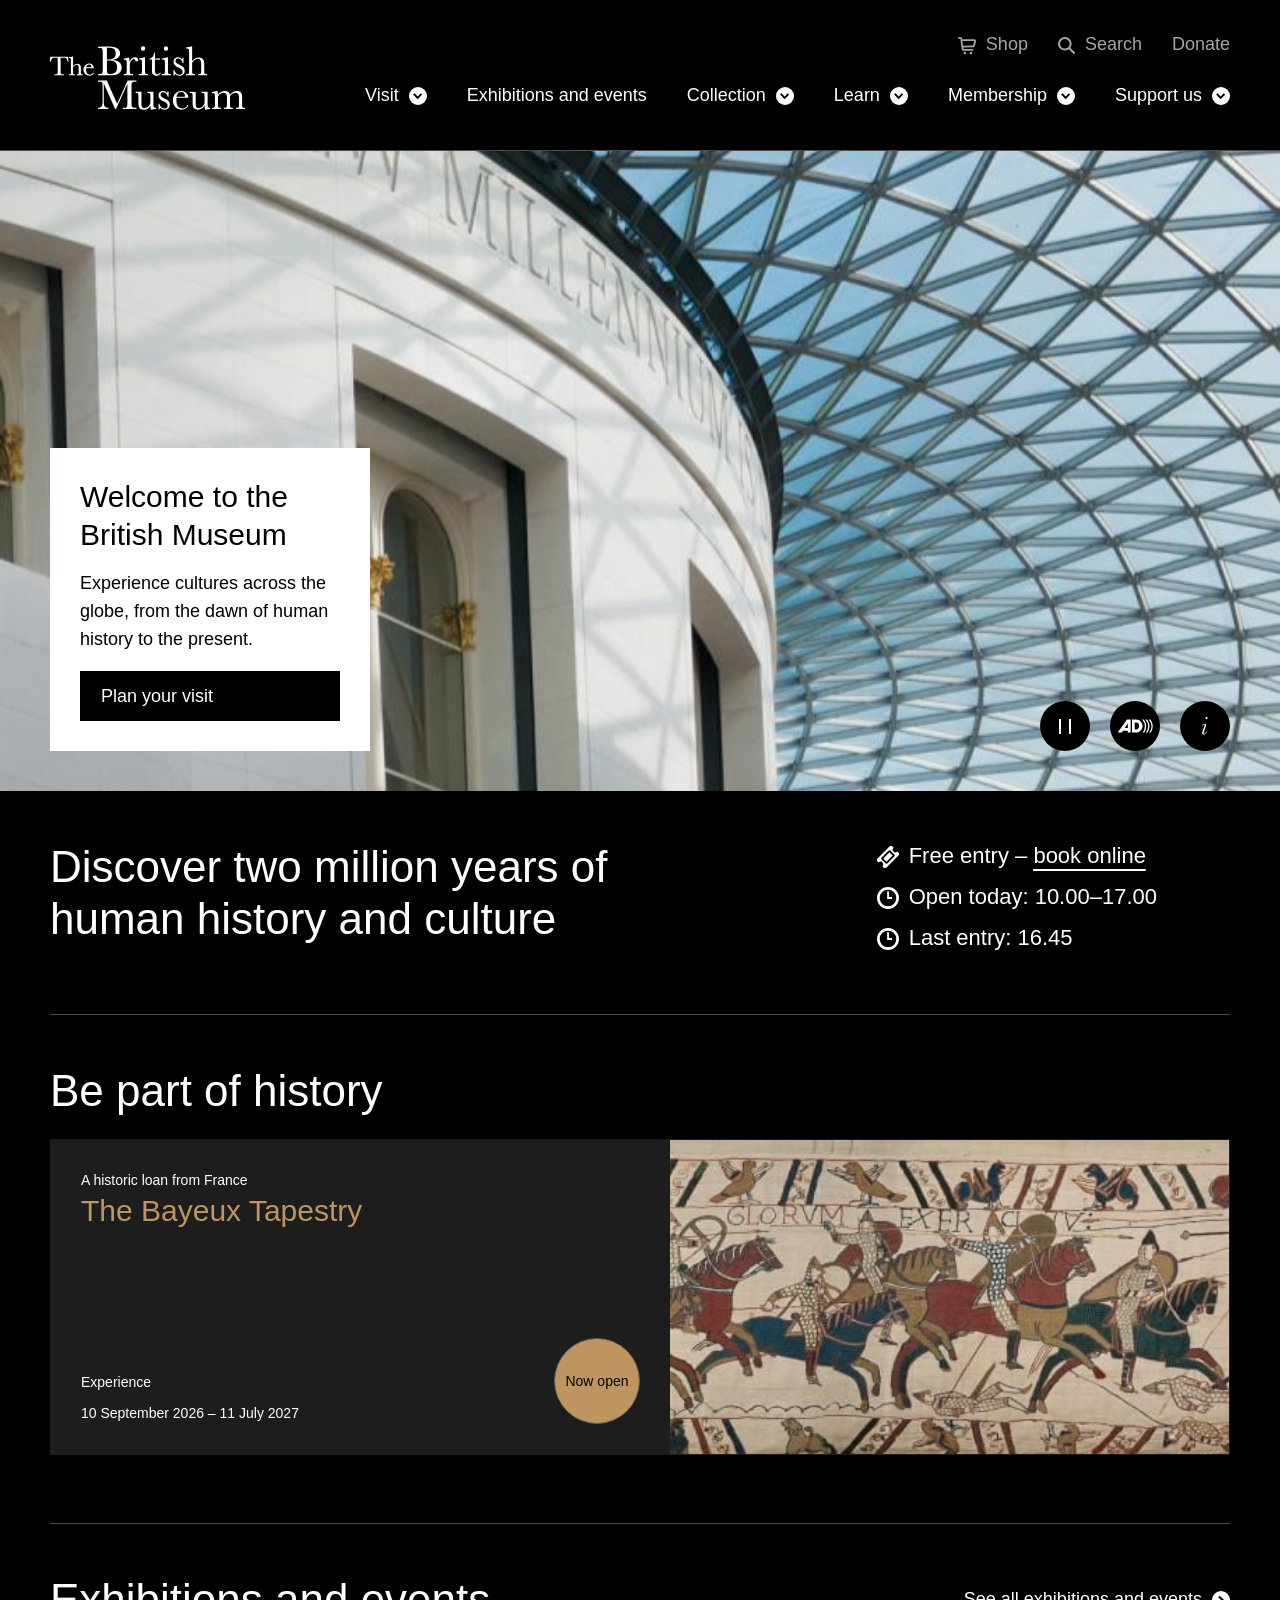
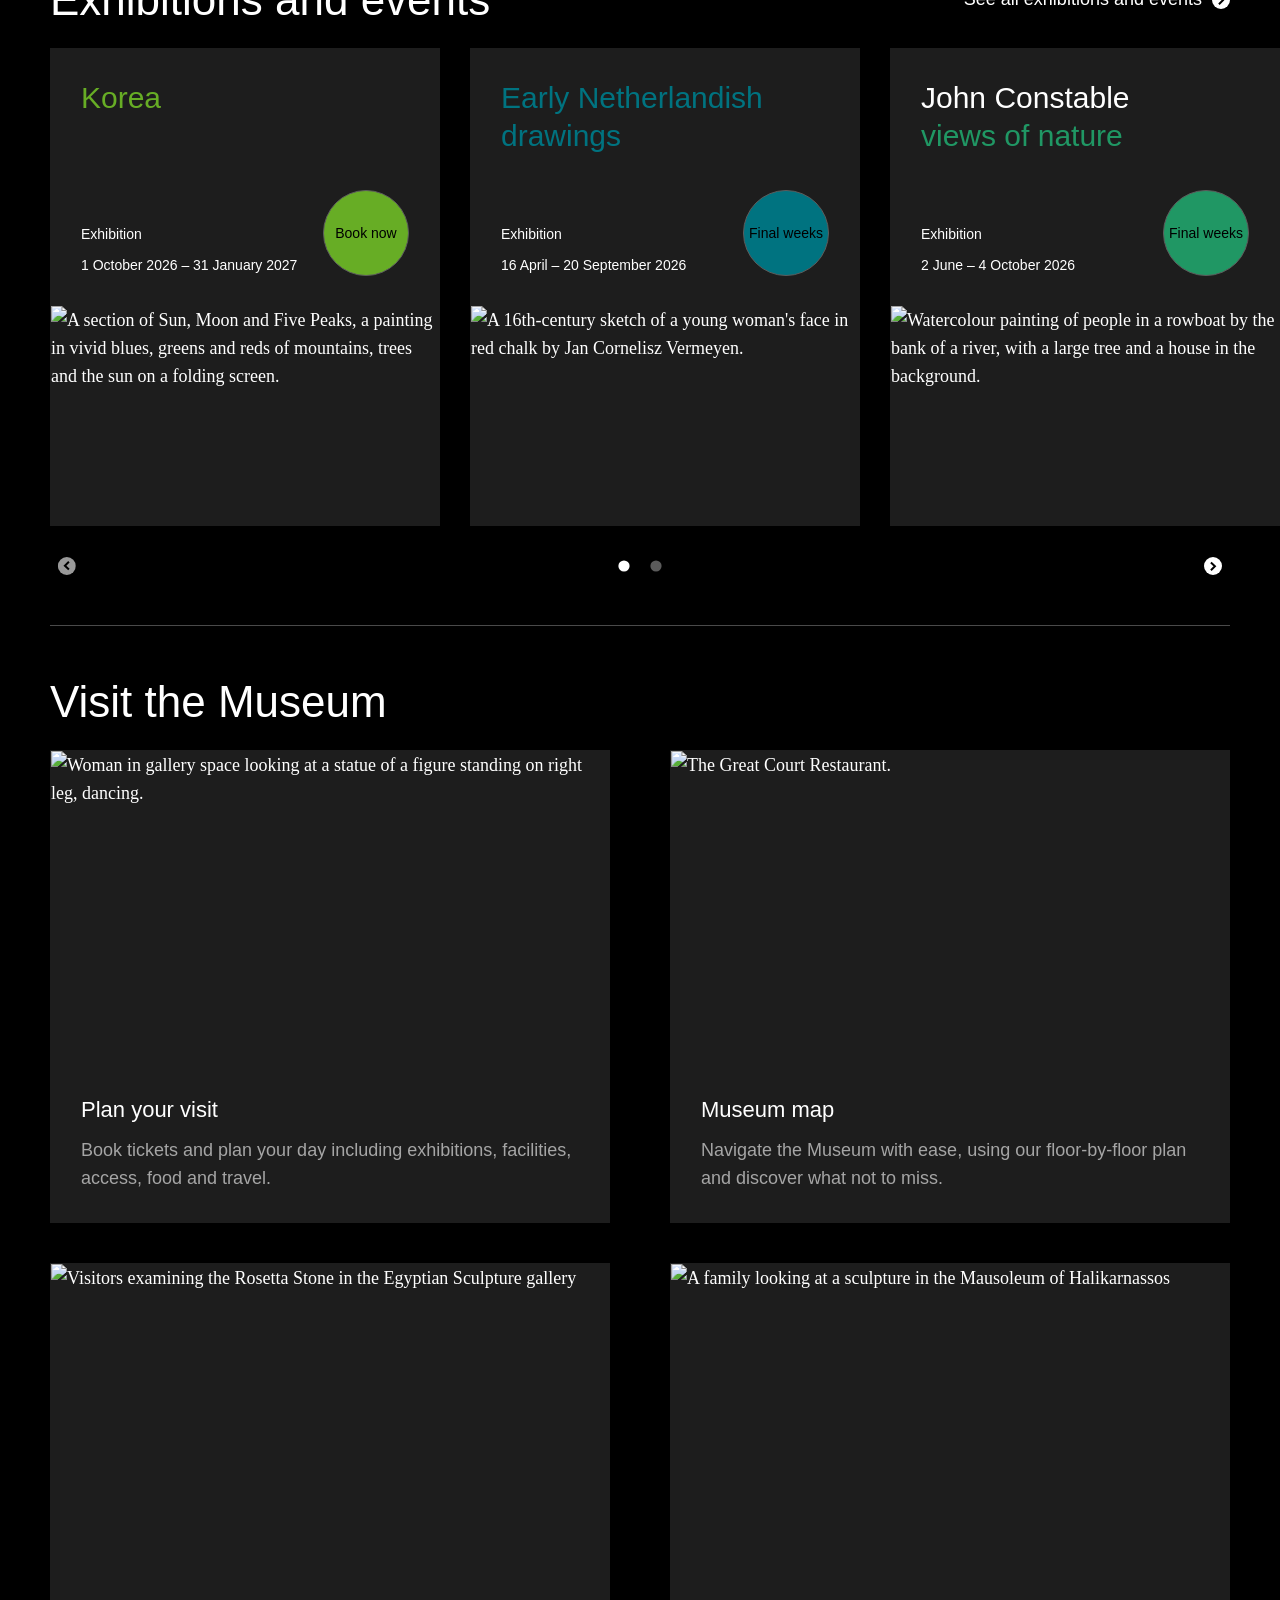
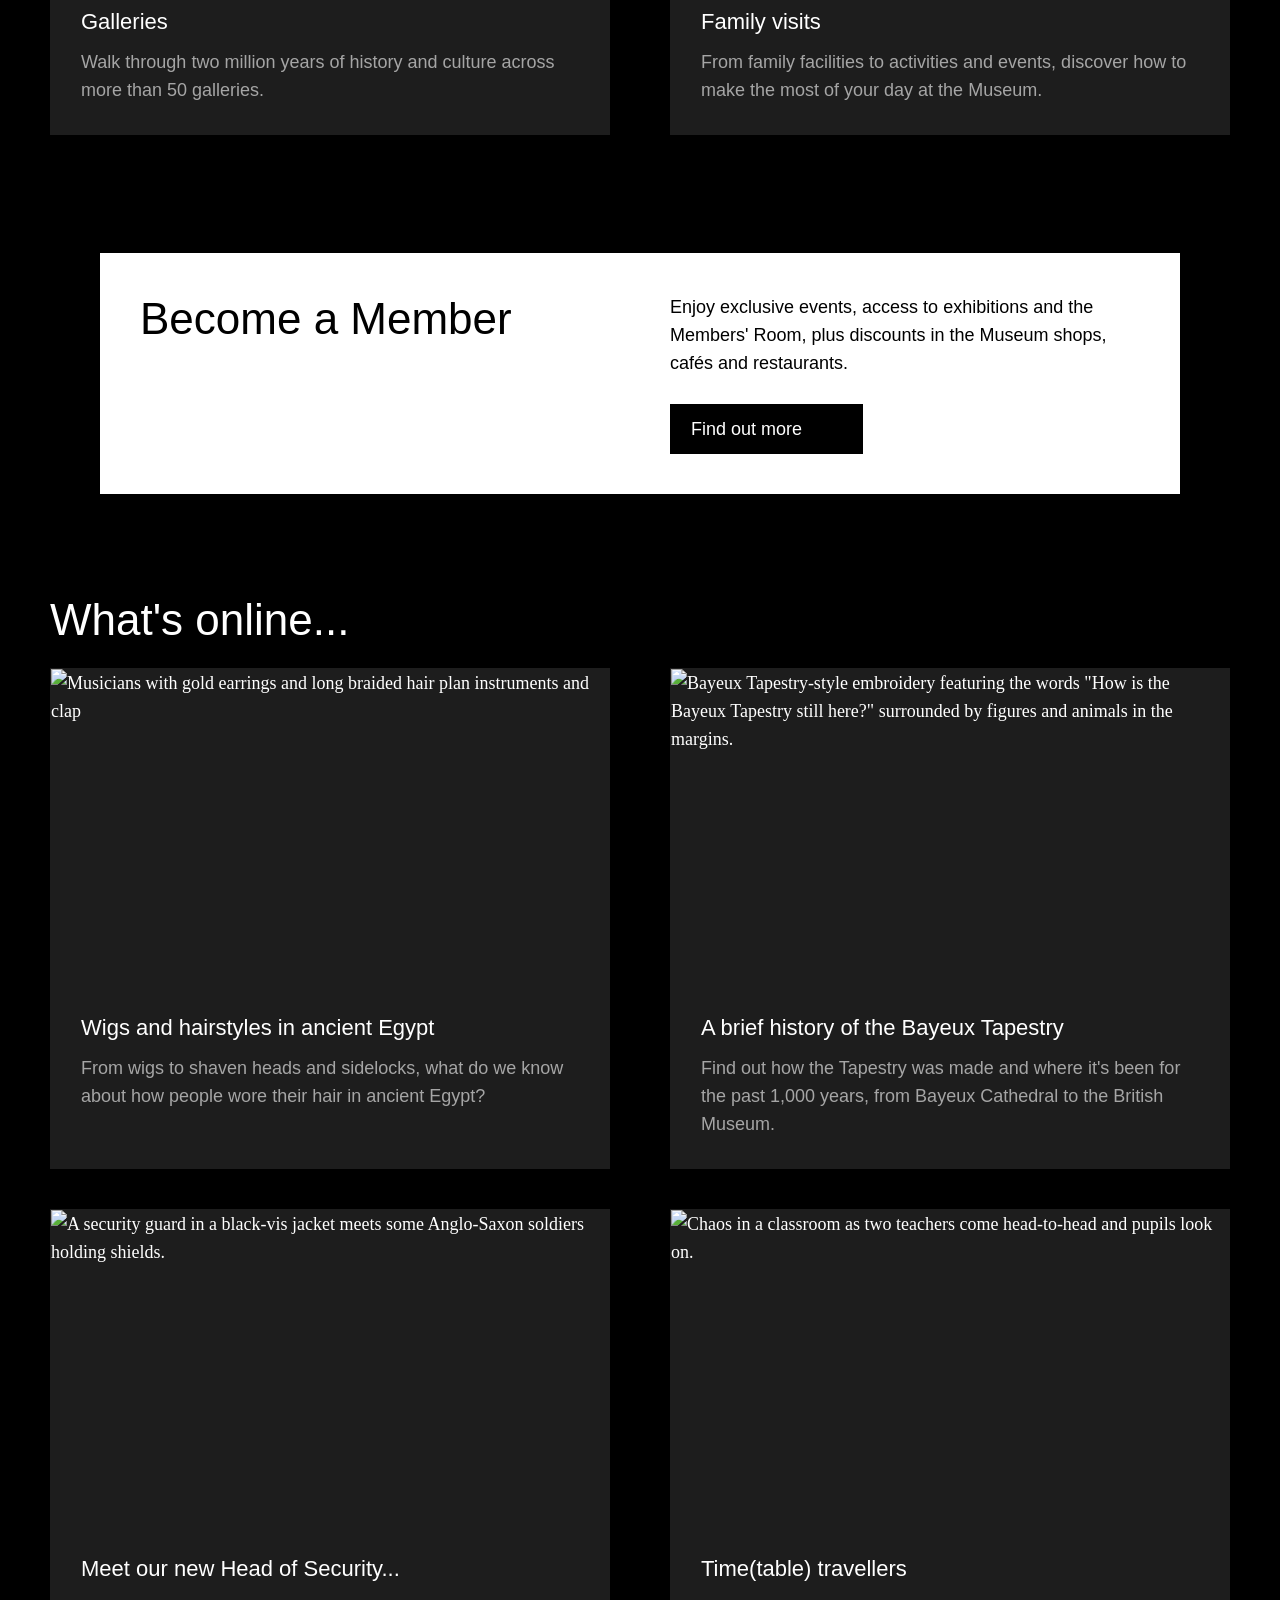
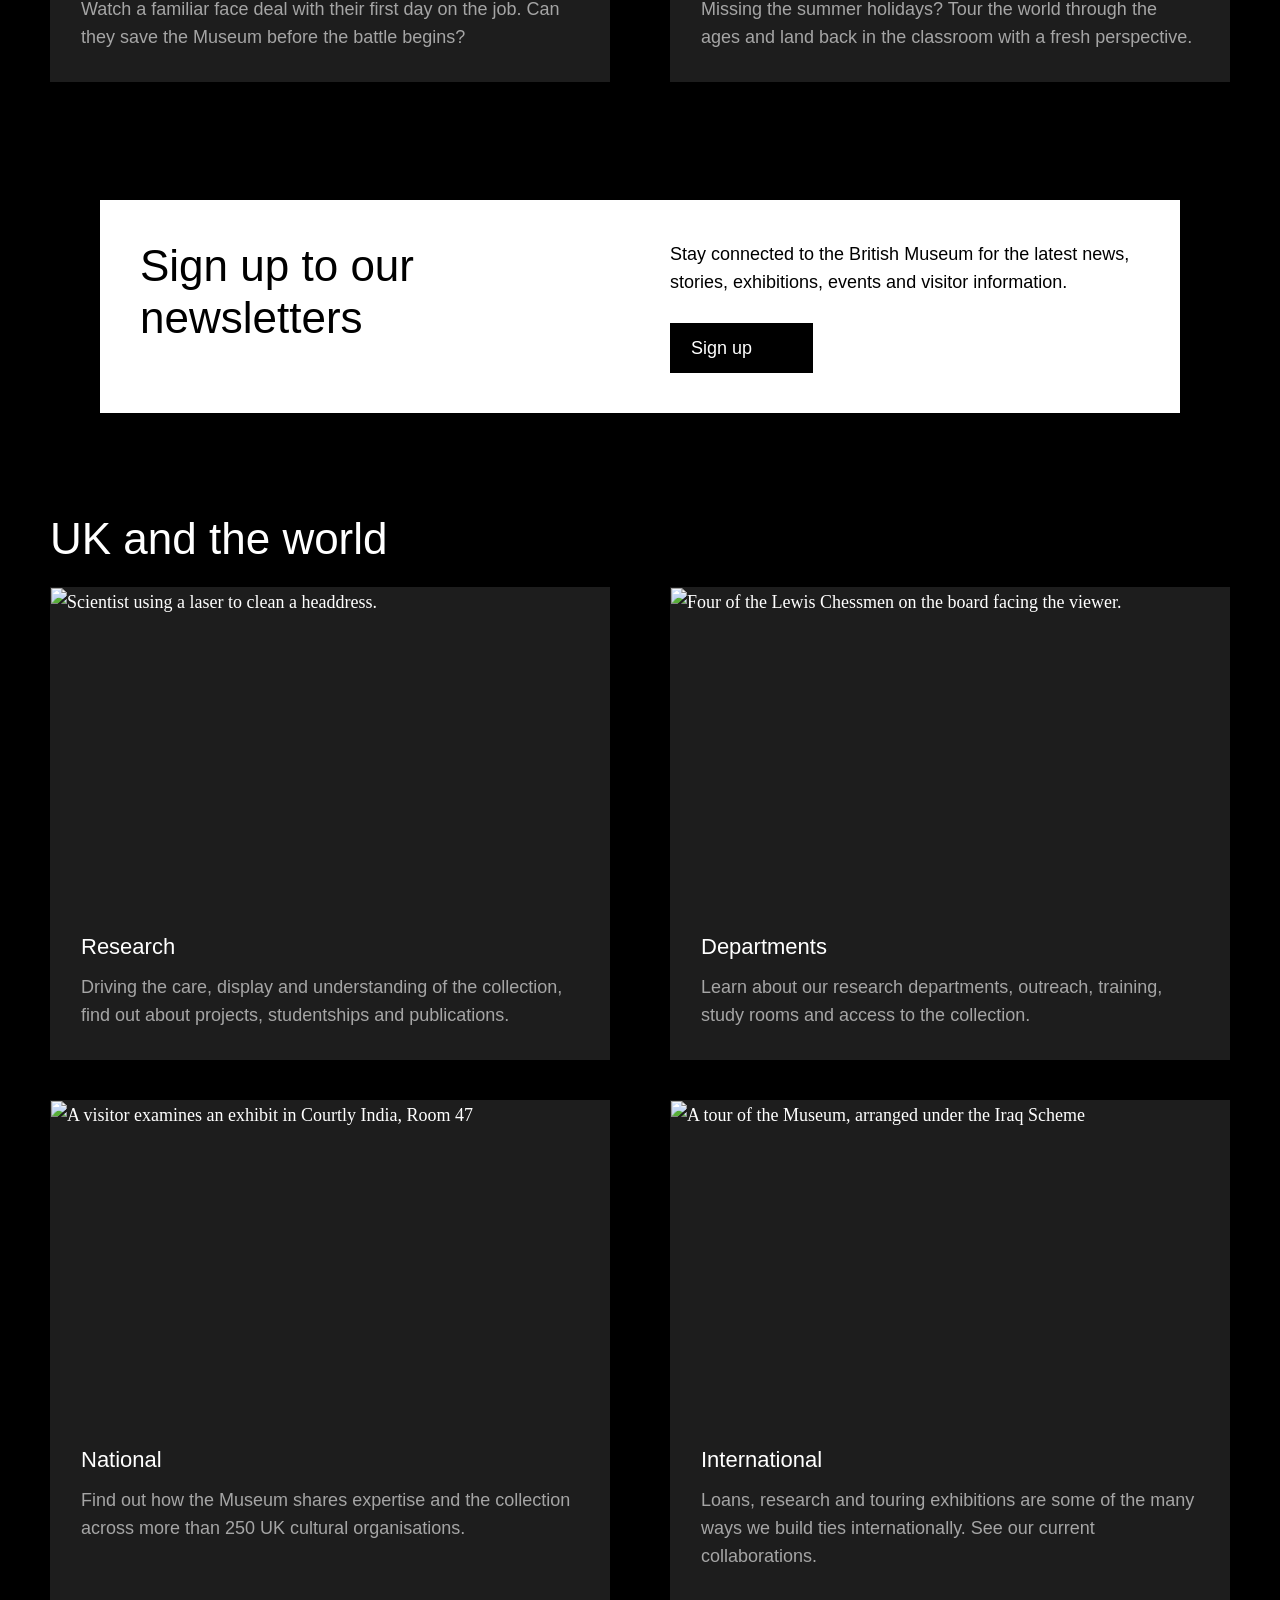
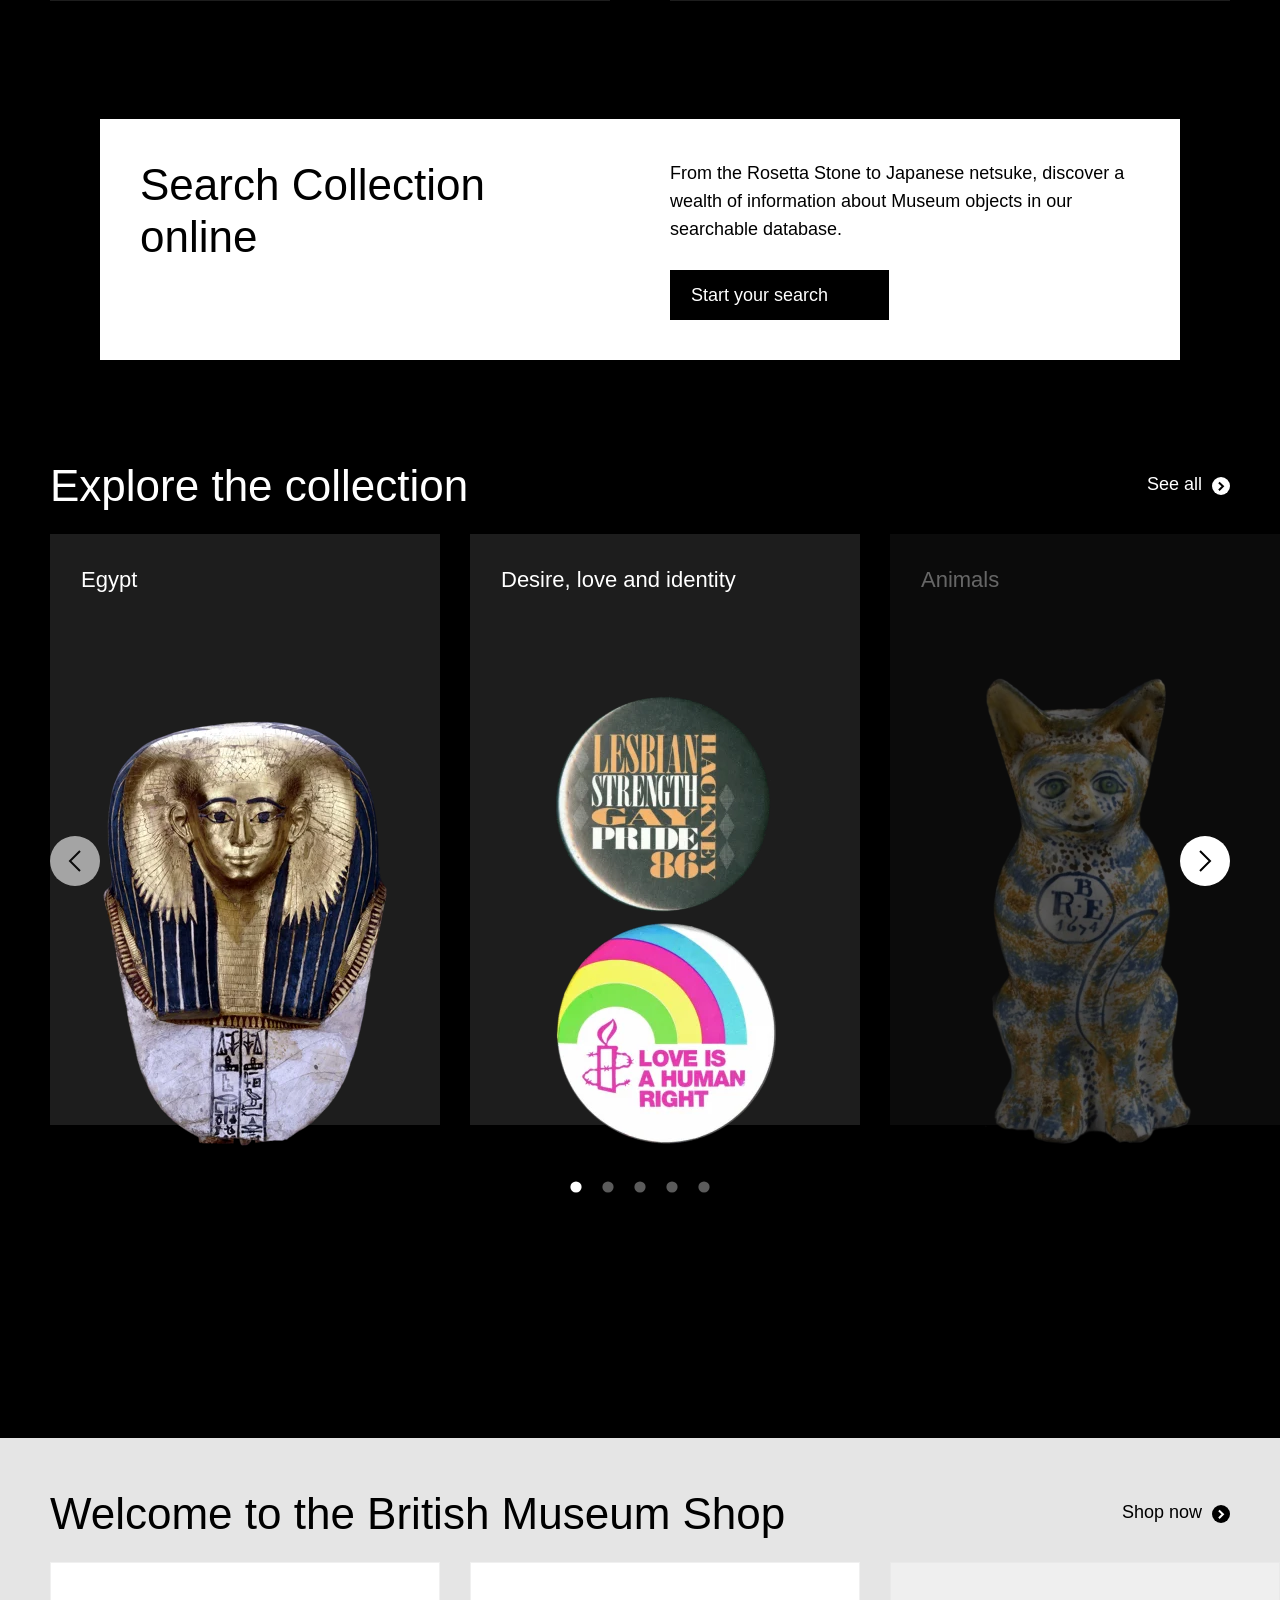
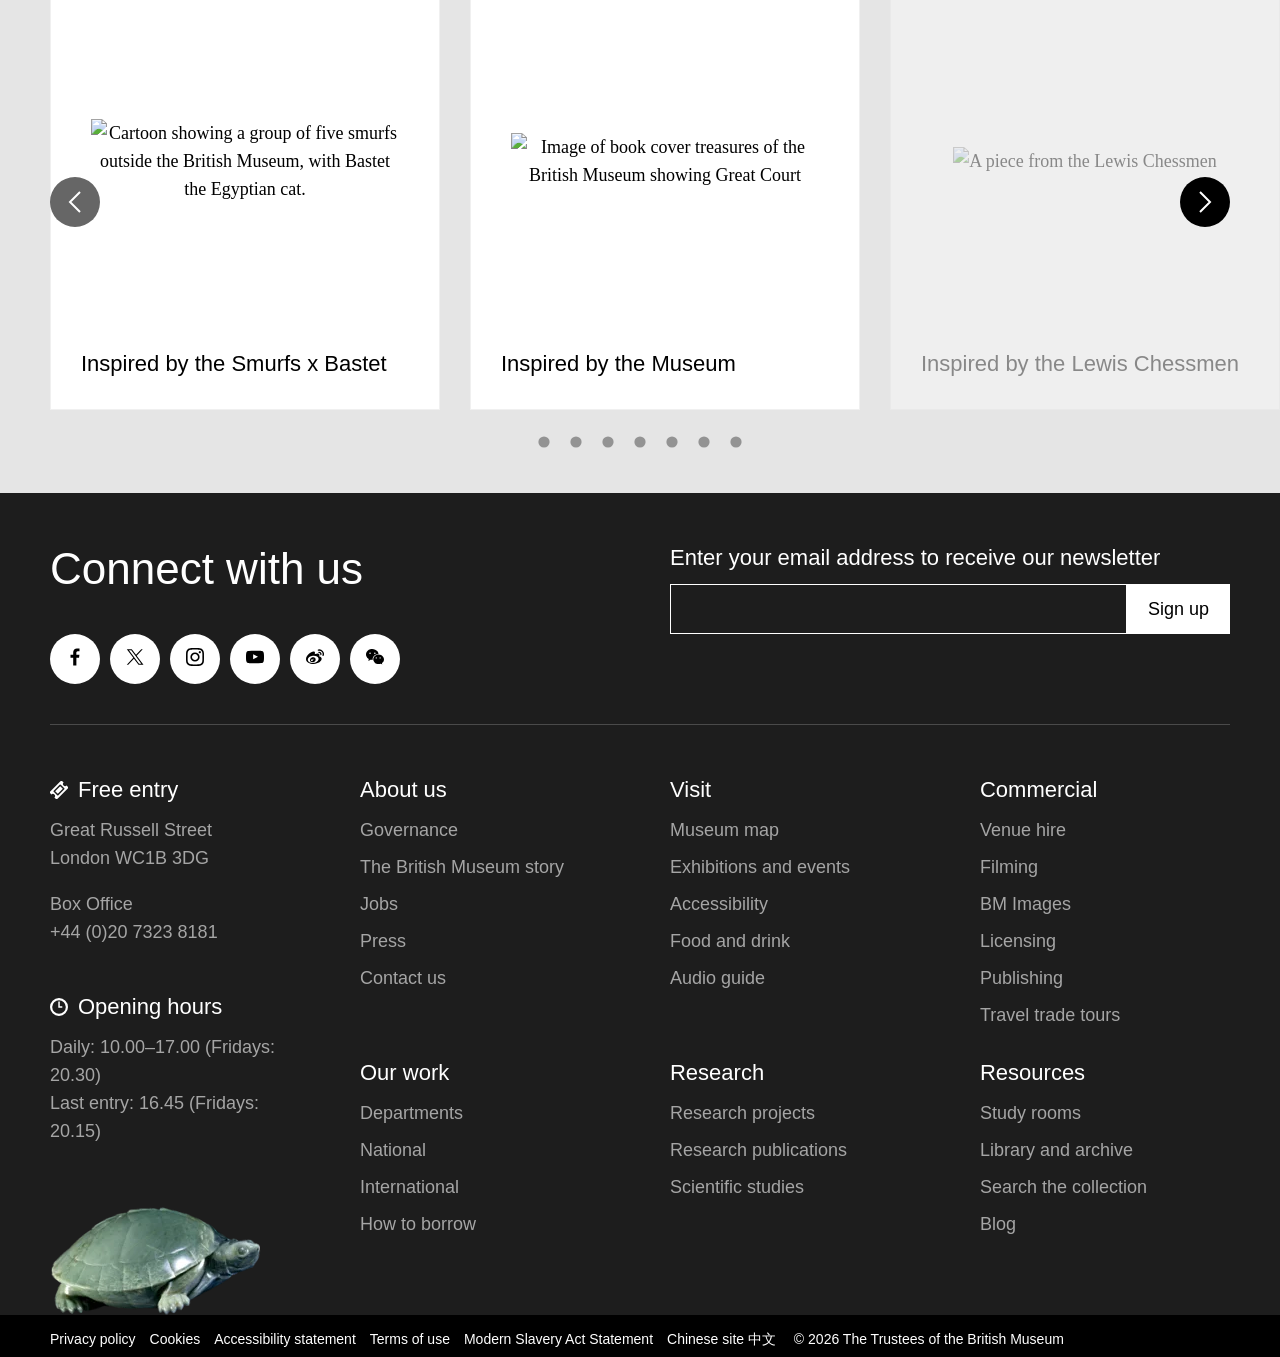
==== index.html @ 9caa4f1d "dd" ====
<!DOCTYPE html>
<!-- saved from url=(0030)https://www.britishmuseum.org/ -->
<html lang="en" dir="ltr" prefix="og: https://ogp.me/ns#" class=" js"><head><meta http-equiv="Content-Type" content="text/html; charset=UTF-8">

    
<style>.teaser--exhibition-6181 .teaser__wrapper:hover:before {background-color:#007380 !important} .teaser--exhibition-6181 .teaser__wrapper:hover .teaser__defacer {color:#007380} .teaser--exhibition-6181 .teaser__defacer {background-color:#007380} .teaser--exhibition-6181 .teaser__title strong {color:#007380} .teaser--exhibition-3418 .teaser__wrapper:hover:before {background-color:#0080C9 !important} .teaser--exhibition-3418 .teaser__wrapper:hover .teaser__defacer {color:#0080C9} .teaser--exhibition-3418 .teaser__defacer {background-color:#0080C9} .teaser--exhibition-3418 .teaser__title strong {color:#0080C9} .teaser--exhibition-2232 .teaser__wrapper:hover:before {background-color:#0085B9 !important} .teaser--exhibition-2232 .teaser__wrapper:hover .teaser__defacer {color:#0085B9} .teaser--exhibition-2232 .teaser__defacer {background-color:#0085B9} .teaser--exhibition-2232 .teaser__title strong {color:#0085B9} .teaser--exhibition-2013 .teaser__wrapper:hover:before {background-color:#008CA7 !important} .teaser--exhibition-2013 .teaser__wrapper:hover .teaser__defacer {color:#008CA7} .teaser--exhibition-2013 .teaser__defacer {background-color:#008CA7} .teaser--exhibition-2013 .teaser__title strong {color:#008CA7} .teaser--exhibition-3143 .teaser__wrapper:hover:before {background-color:#008F7C !important} .teaser--exhibition-3143 .teaser__wrapper:hover .teaser__defacer {color:#008F7C} .teaser--exhibition-3143 .teaser__defacer {background-color:#008F7C} .teaser--exhibition-3143 .teaser__title strong {color:#008F7C} .teaser--exhibition-1397 .teaser__wrapper:hover:before {background-color:#009699 !important} .teaser--exhibition-1397 .teaser__wrapper:hover .teaser__defacer {color:#009699} .teaser--exhibition-1397 .teaser__defacer {background-color:#009699} .teaser--exhibition-1397 .teaser__title strong {color:#009699} .teaser--exhibition-4801 .teaser__wrapper:hover:before {background-color:#009AB4 !important} .teaser--exhibition-4801 .teaser__wrapper:hover .teaser__defacer {color:#009AB4} .teaser--exhibition-4801 .teaser__defacer {background-color:#009AB4} .teaser--exhibition-4801 .teaser__title strong {color:#009AB4} .teaser--exhibition-4450 .teaser__wrapper:hover:before {background-color:#009BB3 !important} .teaser--exhibition-4450 .teaser__wrapper:hover .teaser__defacer {color:#009BB3} .teaser--exhibition-4450 .teaser__defacer {background-color:#009BB3} .teaser--exhibition-4450 .teaser__title strong {color:#009BB3} .teaser--exhibition-4400 .teaser__wrapper:hover:before {background-color:#009D3D !important} .teaser--exhibition-4400 .teaser__wrapper:hover .teaser__defacer {color:#009D3D} .teaser--exhibition-4400 .teaser__defacer {background-color:#009D3D} .teaser--exhibition-4400 .teaser__title strong {color:#009D3D} .teaser--exhibition-3070 .teaser__wrapper:hover:before {background-color:#00AFAD !important} .teaser--exhibition-3070 .teaser__wrapper:hover .teaser__defacer {color:#00AFAD} .teaser--exhibition-3070 .teaser__defacer {background-color:#00AFAD} .teaser--exhibition-3070 .teaser__title strong {color:#00AFAD} .teaser--exhibition-3607 .teaser__wrapper:hover:before {background-color:#00B2B2 !important} .teaser--exhibition-3607 .teaser__wrapper:hover .teaser__defacer {color:#00B2B2} .teaser--exhibition-3607 .teaser__defacer {background-color:#00B2B2} .teaser--exhibition-3607 .teaser__title strong {color:#00B2B2} .teaser--exhibition-4409 .teaser__wrapper:hover:before {background-color:#00B451 !important} .teaser--exhibition-4409 .teaser__wrapper:hover .teaser__defacer {color:#00B451} .teaser--exhibition-4409 .teaser__defacer {background-color:#00B451} .teaser--exhibition-4409 .teaser__title strong {color:#00B451} .teaser--exhibition-441 .teaser__wrapper:hover:before {background-color:#00BBB4 !important} .teaser--exhibition-441 .teaser__wrapper:hover .teaser__defacer {color:#00BBB4} .teaser--exhibition-441 .teaser__defacer {background-color:#00BBB4} .teaser--exhibition-441 .teaser__title strong {color:#00BBB4} .teaser--exhibition-2226 .teaser__wrapper:hover:before {background-color:#067E15 !important} .teaser--exhibition-2226 .teaser__wrapper:hover .teaser__defacer {color:#067E15} .teaser--exhibition-2226 .teaser__defacer {background-color:#067E15} .teaser--exhibition-2226 .teaser__title strong {color:#067E15} .teaser--exhibition-6261 .teaser__wrapper:hover:before {background-color:#209764 !important} .teaser--exhibition-6261 .teaser__wrapper:hover .teaser__defacer {color:#209764} .teaser--exhibition-6261 .teaser__defacer {background-color:#209764} .teaser--exhibition-6261 .teaser__title strong {color:#209764} .teaser--exhibition-4301 .teaser__wrapper:hover:before {background-color:#2198D8 !important} .teaser--exhibition-4301 .teaser__wrapper:hover .teaser__defacer {color:#2198D8} .teaser--exhibition-4301 .teaser__defacer {background-color:#2198D8} .teaser--exhibition-4301 .teaser__title strong {color:#2198D8} .teaser--exhibition-3231 .teaser__wrapper:hover:before {background-color:#31AA6C !important} .teaser--exhibition-3231 .teaser__wrapper:hover .teaser__defacer {color:#31AA6C} .teaser--exhibition-3231 .teaser__defacer {background-color:#31AA6C} .teaser--exhibition-3231 .teaser__title strong {color:#31AA6C} .teaser--exhibition-2106 .teaser__wrapper:hover:before {background-color:#338F73 !important} .teaser--exhibition-2106 .teaser__wrapper:hover .teaser__defacer {color:#338F73} .teaser--exhibition-2106 .teaser__defacer {background-color:#338F73} .teaser--exhibition-2106 .teaser__title strong {color:#338F73} .teaser--exhibition-6136 .teaser__wrapper:hover:before {background-color:#3776BE !important} .teaser--exhibition-6136 .teaser__wrapper:hover .teaser__defacer {color:#3776BE} .teaser--exhibition-6136 .teaser__defacer {background-color:#3776BE} .teaser--exhibition-6136 .teaser__title strong {color:#3776BE} .teaser--exhibition-5224 .teaser__wrapper:hover:before {background-color:#3A8340 !important} .teaser--exhibition-5224 .teaser__wrapper:hover .teaser__defacer {color:#3A8340} .teaser--exhibition-5224 .teaser__defacer {background-color:#3A8340} .teaser--exhibition-5224 .teaser__title strong {color:#3A8340} .teaser--exhibition-2225 .teaser__wrapper:hover:before {background-color:#3EC2EA !important} .teaser--exhibition-2225 .teaser__wrapper:hover .teaser__defacer {color:#3EC2EA} .teaser--exhibition-2225 .teaser__defacer {background-color:#3EC2EA} .teaser--exhibition-2225 .teaser__title strong {color:#3EC2EA} .teaser--exhibition-4804 .teaser__wrapper:hover:before {background-color:#4E77C1 !important} .teaser--exhibition-4804 .teaser__wrapper:hover .teaser__defacer {color:#4E77C1} .teaser--exhibition-4804 .teaser__defacer {background-color:#4E77C1} .teaser--exhibition-4804 .teaser__title strong {color:#4E77C1} .teaser--exhibition-4200 .teaser__wrapper:hover:before {background-color:#547D7D !important} .teaser--exhibition-4200 .teaser__wrapper:hover .teaser__defacer {color:#547D7D} .teaser--exhibition-4200 .teaser__defacer {background-color:#547D7D} .teaser--exhibition-4200 .teaser__title strong {color:#547D7D} .teaser--exhibition-1393 .teaser__wrapper:hover:before {background-color:#55DA85 !important} .teaser--exhibition-1393 .teaser__wrapper:hover .teaser__defacer {color:#55DA85} .teaser--exhibition-1393 .teaser__defacer {background-color:#55DA85} .teaser--exhibition-1393 .teaser__title strong {color:#55DA85} .teaser--exhibition-4237 .teaser__wrapper:hover:before {background-color:#5E8AB4 !important} .teaser--exhibition-4237 .teaser__wrapper:hover .teaser__defacer {color:#5E8AB4} .teaser--exhibition-4237 .teaser__defacer {background-color:#5E8AB4} .teaser--exhibition-4237 .teaser__title strong {color:#5E8AB4} .teaser--exhibition-4595 .teaser__wrapper:hover:before {background-color:#607B94 !important} .teaser--exhibition-4595 .teaser__wrapper:hover .teaser__defacer {color:#607B94} .teaser--exhibition-4595 .teaser__defacer {background-color:#607B94} .teaser--exhibition-4595 .teaser__title strong {color:#607B94} .teaser--exhibition-3428 .teaser__wrapper:hover:before {background-color:#648F82 !important} .teaser--exhibition-3428 .teaser__wrapper:hover .teaser__defacer {color:#648F82} .teaser--exhibition-3428 .teaser__defacer {background-color:#648F82} .teaser--exhibition-3428 .teaser__title strong {color:#648F82} .teaser--exhibition-6219 .teaser__wrapper:hover:before {background-color:#659A92 !important} .teaser--exhibition-6219 .teaser__wrapper:hover .teaser__defacer {color:#659A92} .teaser--exhibition-6219 .teaser__defacer {background-color:#659A92} .teaser--exhibition-6219 .teaser__title strong {color:#659A92} .teaser--exhibition-6256 .teaser__wrapper:hover:before {background-color:#67AD25 !important} .teaser--exhibition-6256 .teaser__wrapper:hover .teaser__defacer {color:#67AD25} .teaser--exhibition-6256 .teaser__defacer {background-color:#67AD25} .teaser--exhibition-6256 .teaser__title strong {color:#67AD25} .teaser--exhibition-3164 .teaser__wrapper:hover:before {background-color:#68972F !important} .teaser--exhibition-3164 .teaser__wrapper:hover .teaser__defacer {color:#68972F} .teaser--exhibition-3164 .teaser__defacer {background-color:#68972F} .teaser--exhibition-3164 .teaser__title strong {color:#68972F} .teaser--exhibition-4533 .teaser__wrapper:hover:before {background-color:#6CC174 !important} .teaser--exhibition-4533 .teaser__wrapper:hover .teaser__defacer {color:#6CC174} .teaser--exhibition-4533 .teaser__defacer {background-color:#6CC174} .teaser--exhibition-4533 .teaser__title strong {color:#6CC174} .teaser--exhibition-5428 .teaser__wrapper:hover:before {background-color:#6EA5E6 !important} .teaser--exhibition-5428 .teaser__wrapper:hover .teaser__defacer {color:#6EA5E6} .teaser--exhibition-5428 .teaser__defacer {background-color:#6EA5E6} .teaser--exhibition-5428 .teaser__title strong {color:#6EA5E6} .teaser--exhibition-5945 .teaser__wrapper:hover:before {background-color:#6EDCC8 !important} .teaser--exhibition-5945 .teaser__wrapper:hover .teaser__defacer {color:#6EDCC8} .teaser--exhibition-5945 .teaser__defacer {background-color:#6EDCC8} .teaser--exhibition-5945 .teaser__title strong {color:#6EDCC8} .teaser--exhibition-2231 .teaser__wrapper:hover:before {background-color:#724F7A !important} .teaser--exhibition-2231 .teaser__wrapper:hover .teaser__defacer {color:#724F7A} .teaser--exhibition-2231 .teaser__defacer {background-color:#724F7A} .teaser--exhibition-2231 .teaser__title strong {color:#724F7A} .teaser--exhibition-5648 .teaser__wrapper:hover:before {background-color:#72CF47 !important} .teaser--exhibition-5648 .teaser__wrapper:hover .teaser__defacer {color:#72CF47} .teaser--exhibition-5648 .teaser__defacer {background-color:#72CF47} .teaser--exhibition-5648 .teaser__title strong {color:#72CF47} .teaser--exhibition-6242 .teaser__wrapper:hover:before {background-color:#739457 !important} .teaser--exhibition-6242 .teaser__wrapper:hover .teaser__defacer {color:#739457} .teaser--exhibition-6242 .teaser__defacer {background-color:#739457} .teaser--exhibition-6242 .teaser__title strong {color:#739457} .teaser--exhibition-1383 .teaser__wrapper:hover:before {background-color:#7482BE !important} .teaser--exhibition-1383 .teaser__wrapper:hover .teaser__defacer {color:#7482BE} .teaser--exhibition-1383 .teaser__defacer {background-color:#7482BE} .teaser--exhibition-1383 .teaser__title strong {color:#7482BE} .teaser--exhibition-3557 .teaser__wrapper:hover:before {background-color:#75B843 !important} .teaser--exhibition-3557 .teaser__wrapper:hover .teaser__defacer {color:#75B843} .teaser--exhibition-3557 .teaser__defacer {background-color:#75B843} .teaser--exhibition-3557 .teaser__title strong {color:#75B843} .teaser--exhibition-4939 .teaser__wrapper:hover:before {background-color:#75BEE9 !important} .teaser--exhibition-4939 .teaser__wrapper:hover .teaser__defacer {color:#75BEE9} .teaser--exhibition-4939 .teaser__defacer {background-color:#75BEE9} .teaser--exhibition-4939 .teaser__title strong {color:#75BEE9} .teaser--exhibition-3439 .teaser__wrapper:hover:before {background-color:#796CA7 !important} .teaser--exhibition-3439 .teaser__wrapper:hover .teaser__defacer {color:#796CA7} .teaser--exhibition-3439 .teaser__defacer {background-color:#796CA7} .teaser--exhibition-3439 .teaser__title strong {color:#796CA7} .teaser--exhibition-5667 .teaser__wrapper:hover:before {background-color:#7B7C4F !important} .teaser--exhibition-5667 .teaser__wrapper:hover .teaser__defacer {color:#7B7C4F} .teaser--exhibition-5667 .teaser__defacer {background-color:#7B7C4F} .teaser--exhibition-5667 .teaser__title strong {color:#7B7C4F} .teaser--exhibition-6669 .teaser__wrapper:hover:before {background-color:#7BA58F !important} .teaser--exhibition-6669 .teaser__wrapper:hover .teaser__defacer {color:#7BA58F} .teaser--exhibition-6669 .teaser__defacer {background-color:#7BA58F} .teaser--exhibition-6669 .teaser__title strong {color:#7BA58F} .teaser--exhibition-3087 .teaser__wrapper:hover:before {background-color:#81DFF8 !important} .teaser--exhibition-3087 .teaser__wrapper:hover .teaser__defacer {color:#81DFF8} .teaser--exhibition-3087 .teaser__defacer {background-color:#81DFF8} .teaser--exhibition-3087 .teaser__title strong {color:#81DFF8} .teaser--exhibition-4547 .teaser__wrapper:hover:before {background-color:#82AAF1 !important} .teaser--exhibition-4547 .teaser__wrapper:hover .teaser__defacer {color:#82AAF1} .teaser--exhibition-4547 .teaser__defacer {background-color:#82AAF1} .teaser--exhibition-4547 .teaser__title strong {color:#82AAF1} .teaser--exhibition-1399 .teaser__wrapper:hover:before {background-color:#82B7AD !important} .teaser--exhibition-1399 .teaser__wrapper:hover .teaser__defacer {color:#82B7AD} .teaser--exhibition-1399 .teaser__defacer {background-color:#82B7AD} .teaser--exhibition-1399 .teaser__title strong {color:#82B7AD} .teaser--exhibition-6098 .teaser__wrapper:hover:before {background-color:#82B7F7 !important} .teaser--exhibition-6098 .teaser__wrapper:hover .teaser__defacer {color:#82B7F7} .teaser--exhibition-6098 .teaser__defacer {background-color:#82B7F7} .teaser--exhibition-6098 .teaser__title strong {color:#82B7F7} .teaser--exhibition-2803 .teaser__wrapper:hover:before {background-color:#8441DC !important} .teaser--exhibition-2803 .teaser__wrapper:hover .teaser__defacer {color:#8441DC} .teaser--exhibition-2803 .teaser__defacer {background-color:#8441DC} .teaser--exhibition-2803 .teaser__title strong {color:#8441DC} .teaser--exhibition-2222 .teaser__wrapper:hover:before {background-color:#8630AB !important} .teaser--exhibition-2222 .teaser__wrapper:hover .teaser__defacer {color:#8630AB} .teaser--exhibition-2222 .teaser__defacer {background-color:#8630AB} .teaser--exhibition-2222 .teaser__title strong {color:#8630AB} .teaser--exhibition-5931 .teaser__wrapper:hover:before {background-color:#89B4B2 !important} .teaser--exhibition-5931 .teaser__wrapper:hover .teaser__defacer {color:#89B4B2} .teaser--exhibition-5931 .teaser__defacer {background-color:#89B4B2} .teaser--exhibition-5931 .teaser__title strong {color:#89B4B2} .teaser--exhibition-5455 .teaser__wrapper:hover:before {background-color:#8AF6FF !important} .teaser--exhibition-5455 .teaser__wrapper:hover .teaser__defacer {color:#8AF6FF} .teaser--exhibition-5455 .teaser__defacer {background-color:#8AF6FF} .teaser--exhibition-5455 .teaser__title strong {color:#8AF6FF} .teaser--exhibition-2100 .teaser__wrapper:hover:before {background-color:#90B0A1 !important} .teaser--exhibition-2100 .teaser__wrapper:hover .teaser__defacer {color:#90B0A1} .teaser--exhibition-2100 .teaser__defacer {background-color:#90B0A1} .teaser--exhibition-2100 .teaser__title strong {color:#90B0A1} .teaser--exhibition-3438 .teaser__wrapper:hover:before {background-color:#92C56E !important} .teaser--exhibition-3438 .teaser__wrapper:hover .teaser__defacer {color:#92C56E} .teaser--exhibition-3438 .teaser__defacer {background-color:#92C56E} .teaser--exhibition-3438 .teaser__title strong {color:#92C56E} .teaser--exhibition-4609 .teaser__wrapper:hover:before {background-color:#92C56E !important} .teaser--exhibition-4609 .teaser__wrapper:hover .teaser__defacer {color:#92C56E} .teaser--exhibition-4609 .teaser__defacer {background-color:#92C56E} .teaser--exhibition-4609 .teaser__title strong {color:#92C56E} .teaser--exhibition-6246 .teaser__wrapper:hover:before {background-color:#92D3A1 !important} .teaser--exhibition-6246 .teaser__wrapper:hover .teaser__defacer {color:#92D3A1} .teaser--exhibition-6246 .teaser__defacer {background-color:#92D3A1} .teaser--exhibition-6246 .teaser__title strong {color:#92D3A1} .teaser--exhibition-2223 .teaser__wrapper:hover:before {background-color:#9370DB !important} .teaser--exhibition-2223 .teaser__wrapper:hover .teaser__defacer {color:#9370DB} .teaser--exhibition-2223 .teaser__defacer {background-color:#9370DB} .teaser--exhibition-2223 .teaser__title strong {color:#9370DB} .teaser--exhibition-4534 .teaser__wrapper:hover:before {background-color:#93D1BA !important} .teaser--exhibition-4534 .teaser__wrapper:hover .teaser__defacer {color:#93D1BA} .teaser--exhibition-4534 .teaser__defacer {background-color:#93D1BA} .teaser--exhibition-4534 .teaser__title strong {color:#93D1BA} .teaser--exhibition-5650 .teaser__wrapper:hover:before {background-color:#9AAAD6 !important} .teaser--exhibition-5650 .teaser__wrapper:hover .teaser__defacer {color:#9AAAD6} .teaser--exhibition-5650 .teaser__defacer {background-color:#9AAAD6} .teaser--exhibition-5650 .teaser__title strong {color:#9AAAD6} .teaser--exhibition-705 .teaser__wrapper:hover:before {background-color:#9AB9AD !important} .teaser--exhibition-705 .teaser__wrapper:hover .teaser__defacer {color:#9AB9AD} .teaser--exhibition-705 .teaser__defacer {background-color:#9AB9AD} .teaser--exhibition-705 .teaser__title strong {color:#9AB9AD} .teaser--exhibition-2228 .teaser__wrapper:hover:before {background-color:#A29062 !important} .teaser--exhibition-2228 .teaser__wrapper:hover .teaser__defacer {color:#A29062} .teaser--exhibition-2228 .teaser__defacer {background-color:#A29062} .teaser--exhibition-2228 .teaser__title strong {color:#A29062} .teaser--exhibition-2719 .teaser__wrapper:hover:before {background-color:#A594C7 !important} .teaser--exhibition-2719 .teaser__wrapper:hover .teaser__defacer {color:#A594C7} .teaser--exhibition-2719 .teaser__defacer {background-color:#A594C7} .teaser--exhibition-2719 .teaser__title strong {color:#A594C7} .teaser--exhibition-5744 .teaser__wrapper:hover:before {background-color:#A5D1FF !important} .teaser--exhibition-5744 .teaser__wrapper:hover .teaser__defacer {color:#A5D1FF} .teaser--exhibition-5744 .teaser__defacer {background-color:#A5D1FF} .teaser--exhibition-5744 .teaser__title strong {color:#A5D1FF} .teaser--exhibition-442 .teaser__wrapper:hover:before {background-color:#A6C38D !important} .teaser--exhibition-442 .teaser__wrapper:hover .teaser__defacer {color:#A6C38D} .teaser--exhibition-442 .teaser__defacer {background-color:#A6C38D} .teaser--exhibition-442 .teaser__title strong {color:#A6C38D} .teaser--exhibition-5332 .teaser__wrapper:hover:before {background-color:#A77E55 !important} .teaser--exhibition-5332 .teaser__wrapper:hover .teaser__defacer {color:#A77E55} .teaser--exhibition-5332 .teaser__defacer {background-color:#A77E55} .teaser--exhibition-5332 .teaser__title strong {color:#A77E55} .teaser--exhibition-4404 .teaser__wrapper:hover:before {background-color:#A9B875 !important} .teaser--exhibition-4404 .teaser__wrapper:hover .teaser__defacer {color:#A9B875} .teaser--exhibition-4404 .teaser__defacer {background-color:#A9B875} .teaser--exhibition-4404 .teaser__title strong {color:#A9B875} .teaser--exhibition-5190 .teaser__wrapper:hover:before {background-color:#A9CAEE !important} .teaser--exhibition-5190 .teaser__wrapper:hover .teaser__defacer {color:#A9CAEE} .teaser--exhibition-5190 .teaser__defacer {background-color:#A9CAEE} .teaser--exhibition-5190 .teaser__title strong {color:#A9CAEE} .teaser--exhibition-2984 .teaser__wrapper:hover:before {background-color:#ABE1FA !important} .teaser--exhibition-2984 .teaser__wrapper:hover .teaser__defacer {color:#ABE1FA} .teaser--exhibition-2984 .teaser__defacer {background-color:#ABE1FA} .teaser--exhibition-2984 .teaser__title strong {color:#ABE1FA} .teaser--exhibition-5097 .teaser__wrapper:hover:before {background-color:#ADACAA !important} .teaser--exhibition-5097 .teaser__wrapper:hover .teaser__defacer {color:#ADACAA} .teaser--exhibition-5097 .teaser__defacer {background-color:#ADACAA} .teaser--exhibition-5097 .teaser__title strong {color:#ADACAA} .teaser--exhibition-3549 .teaser__wrapper:hover:before {background-color:#B156D2 !important} .teaser--exhibition-3549 .teaser__wrapper:hover .teaser__defacer {color:#B156D2} .teaser--exhibition-3549 .teaser__defacer {background-color:#B156D2} .teaser--exhibition-3549 .teaser__title strong {color:#B156D2} .teaser--exhibition-2194 .teaser__wrapper:hover:before {background-color:#B2A48E !important} .teaser--exhibition-2194 .teaser__wrapper:hover .teaser__defacer {color:#B2A48E} .teaser--exhibition-2194 .teaser__defacer {background-color:#B2A48E} .teaser--exhibition-2194 .teaser__title strong {color:#B2A48E} .teaser--exhibition-2230 .teaser__wrapper:hover:before {background-color:#B2B2A4 !important} .teaser--exhibition-2230 .teaser__wrapper:hover .teaser__defacer {color:#B2B2A4} .teaser--exhibition-2230 .teaser__defacer {background-color:#B2B2A4} .teaser--exhibition-2230 .teaser__title strong {color:#B2B2A4} .teaser--exhibition-2009 .teaser__wrapper:hover:before {background-color:#B2B2B2 !important} .teaser--exhibition-2009 .teaser__wrapper:hover .teaser__defacer {color:#B2B2B2} .teaser--exhibition-2009 .teaser__defacer {background-color:#B2B2B2} .teaser--exhibition-2009 .teaser__title strong {color:#B2B2B2} .teaser--exhibition-2022 .teaser__wrapper:hover:before {background-color:#B2B2B2 !important} .teaser--exhibition-2022 .teaser__wrapper:hover .teaser__defacer {color:#B2B2B2} .teaser--exhibition-2022 .teaser__defacer {background-color:#B2B2B2} .teaser--exhibition-2022 .teaser__title strong {color:#B2B2B2} .teaser--exhibition-2105 .teaser__wrapper:hover:before {background-color:#B35674 !important} .teaser--exhibition-2105 .teaser__wrapper:hover .teaser__defacer {color:#B35674} .teaser--exhibition-2105 .teaser__defacer {background-color:#B35674} .teaser--exhibition-2105 .teaser__title strong {color:#B35674} .teaser--exhibition-5549 .teaser__wrapper:hover:before {background-color:#B3BCBF !important} .teaser--exhibition-5549 .teaser__wrapper:hover .teaser__defacer {color:#B3BCBF} .teaser--exhibition-5549 .teaser__defacer {background-color:#B3BCBF} .teaser--exhibition-5549 .teaser__title strong {color:#B3BCBF} .teaser--exhibition-3086 .teaser__wrapper:hover:before {background-color:#B4D782 !important} .teaser--exhibition-3086 .teaser__wrapper:hover .teaser__defacer {color:#B4D782} .teaser--exhibition-3086 .teaser__defacer {background-color:#B4D782} .teaser--exhibition-3086 .teaser__title strong {color:#B4D782} .teaser--exhibition-4778 .teaser__wrapper:hover:before {background-color:#BCD15F !important} .teaser--exhibition-4778 .teaser__wrapper:hover .teaser__defacer {color:#BCD15F} .teaser--exhibition-4778 .teaser__defacer {background-color:#BCD15F} .teaser--exhibition-4778 .teaser__title strong {color:#BCD15F} .teaser--exhibition-6063 .teaser__wrapper:hover:before {background-color:#BF955F !important} .teaser--exhibition-6063 .teaser__wrapper:hover .teaser__defacer {color:#BF955F} .teaser--exhibition-6063 .teaser__defacer {background-color:#BF955F} .teaser--exhibition-6063 .teaser__title strong {color:#BF955F} .teaser--exhibition-5447 .teaser__wrapper:hover:before {background-color:#C1BA38 !important} .teaser--exhibition-5447 .teaser__wrapper:hover .teaser__defacer {color:#C1BA38} .teaser--exhibition-5447 .teaser__defacer {background-color:#C1BA38} .teaser--exhibition-5447 .teaser__title strong {color:#C1BA38} .teaser--exhibition-5668 .teaser__wrapper:hover:before {background-color:#C1BBA2 !important} .teaser--exhibition-5668 .teaser__wrapper:hover .teaser__defacer {color:#C1BBA2} .teaser--exhibition-5668 .teaser__defacer {background-color:#C1BBA2} .teaser--exhibition-5668 .teaser__title strong {color:#C1BBA2} .teaser--exhibition-6218 .teaser__wrapper:hover:before {background-color:#C2B067 !important} .teaser--exhibition-6218 .teaser__wrapper:hover .teaser__defacer {color:#C2B067} .teaser--exhibition-6218 .teaser__defacer {background-color:#C2B067} .teaser--exhibition-6218 .teaser__title strong {color:#C2B067} .teaser--exhibition-4661 .teaser__wrapper:hover:before {background-color:#C2BB36 !important} .teaser--exhibition-4661 .teaser__wrapper:hover .teaser__defacer {color:#C2BB36} .teaser--exhibition-4661 .teaser__defacer {background-color:#C2BB36} .teaser--exhibition-4661 .teaser__title strong {color:#C2BB36} .teaser--exhibition-4403 .teaser__wrapper:hover:before {background-color:#C5C4BE !important} .teaser--exhibition-4403 .teaser__wrapper:hover .teaser__defacer {color:#C5C4BE} .teaser--exhibition-4403 .teaser__defacer {background-color:#C5C4BE} .teaser--exhibition-4403 .teaser__title strong {color:#C5C4BE} .teaser--exhibition-4960 .teaser__wrapper:hover:before {background-color:#C75B8F !important} .teaser--exhibition-4960 .teaser__wrapper:hover .teaser__defacer {color:#C75B8F} .teaser--exhibition-4960 .teaser__defacer {background-color:#C75B8F} .teaser--exhibition-4960 .teaser__title strong {color:#C75B8F} .teaser--exhibition-5896 .teaser__wrapper:hover:before {background-color:#C78169 !important} .teaser--exhibition-5896 .teaser__wrapper:hover .teaser__defacer {color:#C78169} .teaser--exhibition-5896 .teaser__defacer {background-color:#C78169} .teaser--exhibition-5896 .teaser__title strong {color:#C78169} .teaser--exhibition-2224 .teaser__wrapper:hover:before {background-color:#CAB011 !important} .teaser--exhibition-2224 .teaser__wrapper:hover .teaser__defacer {color:#CAB011} .teaser--exhibition-2224 .teaser__defacer {background-color:#CAB011} .teaser--exhibition-2224 .teaser__title strong {color:#CAB011} .teaser--exhibition-2012 .teaser__wrapper:hover:before {background-color:#CAB482 !important} .teaser--exhibition-2012 .teaser__wrapper:hover .teaser__defacer {color:#CAB482} .teaser--exhibition-2012 .teaser__defacer {background-color:#CAB482} .teaser--exhibition-2012 .teaser__title strong {color:#CAB482} .teaser--exhibition-6245 .teaser__wrapper:hover:before {background-color:#CEAEA5 !important} .teaser--exhibition-6245 .teaser__wrapper:hover .teaser__defacer {color:#CEAEA5} .teaser--exhibition-6245 .teaser__defacer {background-color:#CEAEA5} .teaser--exhibition-6245 .teaser__title strong {color:#CEAEA5} .teaser--exhibition-5679 .teaser__wrapper:hover:before {background-color:#D4A231 !important} .teaser--exhibition-5679 .teaser__wrapper:hover .teaser__defacer {color:#D4A231} .teaser--exhibition-5679 .teaser__defacer {background-color:#D4A231} .teaser--exhibition-5679 .teaser__title strong {color:#D4A231} .teaser--exhibition-2202 .teaser__wrapper:hover:before {background-color:#D73C61 !important} .teaser--exhibition-2202 .teaser__wrapper:hover .teaser__defacer {color:#D73C61} .teaser--exhibition-2202 .teaser__defacer {background-color:#D73C61} .teaser--exhibition-2202 .teaser__title strong {color:#D73C61} .teaser--exhibition-1324 .teaser__wrapper:hover:before {background-color:#D76062 !important} .teaser--exhibition-1324 .teaser__wrapper:hover .teaser__defacer {color:#D76062} .teaser--exhibition-1324 .teaser__defacer {background-color:#D76062} .teaser--exhibition-1324 .teaser__title strong {color:#D76062} .teaser--exhibition-1217 .teaser__wrapper:hover:before {background-color:#D9AA00 !important} .teaser--exhibition-1217 .teaser__wrapper:hover .teaser__defacer {color:#D9AA00} .teaser--exhibition-1217 .teaser__defacer {background-color:#D9AA00} .teaser--exhibition-1217 .teaser__title strong {color:#D9AA00} .teaser--exhibition-6247 .teaser__wrapper:hover:before {background-color:#DBBB80 !important} .teaser--exhibition-6247 .teaser__wrapper:hover .teaser__defacer {color:#DBBB80} .teaser--exhibition-6247 .teaser__defacer {background-color:#DBBB80} .teaser--exhibition-6247 .teaser__title strong {color:#DBBB80} .teaser--exhibition-2473 .teaser__wrapper:hover:before {background-color:#DCD5C5 !important} .teaser--exhibition-2473 .teaser__wrapper:hover .teaser__defacer {color:#DCD5C5} .teaser--exhibition-2473 .teaser__defacer {background-color:#DCD5C5} .teaser--exhibition-2473 .teaser__title strong {color:#DCD5C5} .teaser--exhibition-6103 .teaser__wrapper:hover:before {background-color:#DD3232 !important} .teaser--exhibition-6103 .teaser__wrapper:hover .teaser__defacer {color:#DD3232} .teaser--exhibition-6103 .teaser__defacer {background-color:#DD3232} .teaser--exhibition-6103 .teaser__title strong {color:#DD3232} .teaser--exhibition-3168 .teaser__wrapper:hover:before {background-color:#DD7237 !important} .teaser--exhibition-3168 .teaser__wrapper:hover .teaser__defacer {color:#DD7237} .teaser--exhibition-3168 .teaser__defacer {background-color:#DD7237} .teaser--exhibition-3168 .teaser__title strong {color:#DD7237} .teaser--exhibition-1408 .teaser__wrapper:hover:before {background-color:#DEC372 !important} .teaser--exhibition-1408 .teaser__wrapper:hover .teaser__defacer {color:#DEC372} .teaser--exhibition-1408 .teaser__defacer {background-color:#DEC372} .teaser--exhibition-1408 .teaser__title strong {color:#DEC372} .teaser--exhibition-2229 .teaser__wrapper:hover:before {background-color:#DF2312 !important} .teaser--exhibition-2229 .teaser__wrapper:hover .teaser__defacer {color:#DF2312} .teaser--exhibition-2229 .teaser__defacer {background-color:#DF2312} .teaser--exhibition-2229 .teaser__title strong {color:#DF2312} .teaser--exhibition-4660 .teaser__wrapper:hover:before {background-color:#DFC070 !important} .teaser--exhibition-4660 .teaser__wrapper:hover .teaser__defacer {color:#DFC070} .teaser--exhibition-4660 .teaser__defacer {background-color:#DFC070} .teaser--exhibition-4660 .teaser__title strong {color:#DFC070} .teaser--exhibition-4793 .teaser__wrapper:hover:before {background-color:#E0352F !important} .teaser--exhibition-4793 .teaser__wrapper:hover .teaser__defacer {color:#E0352F} .teaser--exhibition-4793 .teaser__defacer {background-color:#E0352F} .teaser--exhibition-4793 .teaser__title strong {color:#E0352F} .teaser--exhibition-4783 .teaser__wrapper:hover:before {background-color:#E13C0D !important} .teaser--exhibition-4783 .teaser__wrapper:hover .teaser__defacer {color:#E13C0D} .teaser--exhibition-4783 .teaser__defacer {background-color:#E13C0D} .teaser--exhibition-4783 .teaser__title strong {color:#E13C0D} .teaser--exhibition-6116 .teaser__wrapper:hover:before {background-color:#E16935 !important} .teaser--exhibition-6116 .teaser__wrapper:hover .teaser__defacer {color:#E16935} .teaser--exhibition-6116 .teaser__defacer {background-color:#E16935} .teaser--exhibition-6116 .teaser__title strong {color:#E16935} .teaser--exhibition-1830 .teaser__wrapper:hover:before {background-color:#E8DA44 !important} .teaser--exhibition-1830 .teaser__wrapper:hover .teaser__defacer {color:#E8DA44} .teaser--exhibition-1830 .teaser__defacer {background-color:#E8DA44} .teaser--exhibition-1830 .teaser__title strong {color:#E8DA44} .teaser--exhibition-6279 .teaser__wrapper:hover:before {background-color:#E90E15 !important} .teaser--exhibition-6279 .teaser__wrapper:hover .teaser__defacer {color:#E90E15} .teaser--exhibition-6279 .teaser__defacer {background-color:#E90E15} .teaser--exhibition-6279 .teaser__title strong {color:#E90E15} .teaser--exhibition-5189 .teaser__wrapper:hover:before {background-color:#EAD47F !important} .teaser--exhibition-5189 .teaser__wrapper:hover .teaser__defacer {color:#EAD47F} .teaser--exhibition-5189 .teaser__defacer {background-color:#EAD47F} .teaser--exhibition-5189 .teaser__title strong {color:#EAD47F} .teaser--exhibition-2023 .teaser__wrapper:hover:before {background-color:#EB0000 !important} .teaser--exhibition-2023 .teaser__wrapper:hover .teaser__defacer {color:#EB0000} .teaser--exhibition-2023 .teaser__defacer {background-color:#EB0000} .teaser--exhibition-2023 .teaser__title strong {color:#EB0000} .teaser--exhibition-4305 .teaser__wrapper:hover:before {background-color:#EC008C !important} .teaser--exhibition-4305 .teaser__wrapper:hover .teaser__defacer {color:#EC008C} .teaser--exhibition-4305 .teaser__defacer {background-color:#EC008C} .teaser--exhibition-4305 .teaser__title strong {color:#EC008C} .teaser--exhibition-4318 .teaser__wrapper:hover:before {background-color:#EC409D !important} .teaser--exhibition-4318 .teaser__wrapper:hover .teaser__defacer {color:#EC409D} .teaser--exhibition-4318 .teaser__defacer {background-color:#EC409D} .teaser--exhibition-4318 .teaser__title strong {color:#EC409D} .teaser--exhibition-5365 .teaser__wrapper:hover:before {background-color:#EF4036 !important} .teaser--exhibition-5365 .teaser__wrapper:hover .teaser__defacer {color:#EF4036} .teaser--exhibition-5365 .teaser__defacer {background-color:#EF4036} .teaser--exhibition-5365 .teaser__title strong {color:#EF4036} .teaser--exhibition-440 .teaser__wrapper:hover:before {background-color:#EF7B47 !important} .teaser--exhibition-440 .teaser__wrapper:hover .teaser__defacer {color:#EF7B47} .teaser--exhibition-440 .teaser__defacer {background-color:#EF7B47} .teaser--exhibition-440 .teaser__title strong {color:#EF7B47} .teaser--exhibition-5278 .teaser__wrapper:hover:before {background-color:#F01329 !important} .teaser--exhibition-5278 .teaser__wrapper:hover .teaser__defacer {color:#F01329} .teaser--exhibition-5278 .teaser__defacer {background-color:#F01329} .teaser--exhibition-5278 .teaser__title strong {color:#F01329} .teaser--exhibition-5191 .teaser__wrapper:hover:before {background-color:#F06F6F !important} .teaser--exhibition-5191 .teaser__wrapper:hover .teaser__defacer {color:#F06F6F} .teaser--exhibition-5191 .teaser__defacer {background-color:#F06F6F} .teaser--exhibition-5191 .teaser__title strong {color:#F06F6F} .teaser--exhibition-4177 .teaser__wrapper:hover:before {background-color:#F15B4E !important} .teaser--exhibition-4177 .teaser__wrapper:hover .teaser__defacer {color:#F15B4E} .teaser--exhibition-4177 .teaser__defacer {background-color:#F15B4E} .teaser--exhibition-4177 .teaser__title strong {color:#F15B4E} .teaser--exhibition-5963 .teaser__wrapper:hover:before {background-color:#F42200 !important} .teaser--exhibition-5963 .teaser__wrapper:hover .teaser__defacer {color:#F42200} .teaser--exhibition-5963 .teaser__defacer {background-color:#F42200} .teaser--exhibition-5963 .teaser__title strong {color:#F42200} .teaser--exhibition-4228 .teaser__wrapper:hover:before {background-color:#F5C4DF !important} .teaser--exhibition-4228 .teaser__wrapper:hover .teaser__defacer {color:#F5C4DF} .teaser--exhibition-4228 .teaser__defacer {background-color:#F5C4DF} .teaser--exhibition-4228 .teaser__title strong {color:#F5C4DF} .teaser--exhibition-5330 .teaser__wrapper:hover:before {background-color:#F65681 !important} .teaser--exhibition-5330 .teaser__wrapper:hover .teaser__defacer {color:#F65681} .teaser--exhibition-5330 .teaser__defacer {background-color:#F65681} .teaser--exhibition-5330 .teaser__title strong {color:#F65681} .teaser--exhibition-5204 .teaser__wrapper:hover:before {background-color:#F9B853 !important} .teaser--exhibition-5204 .teaser__wrapper:hover .teaser__defacer {color:#F9B853} .teaser--exhibition-5204 .teaser__defacer {background-color:#F9B853} .teaser--exhibition-5204 .teaser__title strong {color:#F9B853} .teaser--exhibition-2227 .teaser__wrapper:hover:before {background-color:#FA1CFF !important} .teaser--exhibition-2227 .teaser__wrapper:hover .teaser__defacer {color:#FA1CFF} .teaser--exhibition-2227 .teaser__defacer {background-color:#FA1CFF} .teaser--exhibition-2227 .teaser__title strong {color:#FA1CFF} .teaser--exhibition-4676 .teaser__wrapper:hover:before {background-color:#FAA21B !important} .teaser--exhibition-4676 .teaser__wrapper:hover .teaser__defacer {color:#FAA21B} .teaser--exhibition-4676 .teaser__defacer {background-color:#FAA21B} .teaser--exhibition-4676 .teaser__title strong {color:#FAA21B} .teaser--exhibition-3089 .teaser__wrapper:hover:before {background-color:#FAADA5 !important} .teaser--exhibition-3089 .teaser__wrapper:hover .teaser__defacer {color:#FAADA5} .teaser--exhibition-3089 .teaser__defacer {background-color:#FAADA5} .teaser--exhibition-3089 .teaser__title strong {color:#FAADA5} .teaser--exhibition-2698 .teaser__wrapper:hover:before {background-color:#FBBA00 !important} .teaser--exhibition-2698 .teaser__wrapper:hover .teaser__defacer {color:#FBBA00} .teaser--exhibition-2698 .teaser__defacer {background-color:#FBBA00} .teaser--exhibition-2698 .teaser__title strong {color:#FBBA00} .teaser--exhibition-4682 .teaser__wrapper:hover:before {background-color:#FC4C02 !important} .teaser--exhibition-4682 .teaser__wrapper:hover .teaser__defacer {color:#FC4C02} .teaser--exhibition-4682 .teaser__defacer {background-color:#FC4C02} .teaser--exhibition-4682 .teaser__title strong {color:#FC4C02} .teaser--exhibition-6190 .teaser__wrapper:hover:before {background-color:#FCFF52 !important} .teaser--exhibition-6190 .teaser__wrapper:hover .teaser__defacer {color:#FCFF52} .teaser--exhibition-6190 .teaser__defacer {background-color:#FCFF52} .teaser--exhibition-6190 .teaser__title strong {color:#FCFF52} .teaser--exhibition-5125 .teaser__wrapper:hover:before {background-color:#FDBC54 !important} .teaser--exhibition-5125 .teaser__wrapper:hover .teaser__defacer {color:#FDBC54} .teaser--exhibition-5125 .teaser__defacer {background-color:#FDBC54} .teaser--exhibition-5125 .teaser__title strong {color:#FDBC54} .teaser--exhibition-5636 .teaser__wrapper:hover:before {background-color:#FDDD00 !important} .teaser--exhibition-5636 .teaser__wrapper:hover .teaser__defacer {color:#FDDD00} .teaser--exhibition-5636 .teaser__defacer {background-color:#FDDD00} .teaser--exhibition-5636 .teaser__title strong {color:#FDDD00} .teaser--exhibition-4949 .teaser__wrapper:hover:before {background-color:#FE987D !important} .teaser--exhibition-4949 .teaser__wrapper:hover .teaser__defacer {color:#FE987D} .teaser--exhibition-4949 .teaser__defacer {background-color:#FE987D} .teaser--exhibition-4949 .teaser__title strong {color:#FE987D} .teaser--exhibition-4509 .teaser__wrapper:hover:before {background-color:#FEE65F !important} .teaser--exhibition-4509 .teaser__wrapper:hover .teaser__defacer {color:#FEE65F} .teaser--exhibition-4509 .teaser__defacer {background-color:#FEE65F} .teaser--exhibition-4509 .teaser__title strong {color:#FEE65F} .teaser--exhibition-2233 .teaser__wrapper:hover:before {background-color:#FF0000 !important} .teaser--exhibition-2233 .teaser__wrapper:hover .teaser__defacer {color:#FF0000} .teaser--exhibition-2233 .teaser__defacer {background-color:#FF0000} .teaser--exhibition-2233 .teaser__title strong {color:#FF0000} .teaser--exhibition-4472 .teaser__wrapper:hover:before {background-color:#FF1A00 !important} .teaser--exhibition-4472 .teaser__wrapper:hover .teaser__defacer {color:#FF1A00} .teaser--exhibition-4472 .teaser__defacer {background-color:#FF1A00} .teaser--exhibition-4472 .teaser__title strong {color:#FF1A00} .teaser--exhibition-6135 .teaser__wrapper:hover:before {background-color:#FF5252 !important} .teaser--exhibition-6135 .teaser__wrapper:hover .teaser__defacer {color:#FF5252} .teaser--exhibition-6135 .teaser__defacer {background-color:#FF5252} .teaser--exhibition-6135 .teaser__title strong {color:#FF5252} .teaser--exhibition-3174 .teaser__wrapper:hover:before {background-color:#FFACAC !important} .teaser--exhibition-3174 .teaser__wrapper:hover .teaser__defacer {color:#FFACAC} .teaser--exhibition-3174 .teaser__defacer {background-color:#FFACAC} .teaser--exhibition-3174 .teaser__title strong {color:#FFACAC} .teaser--exhibition-643 .teaser__wrapper:hover:before {background-color:#FFAE3B !important} .teaser--exhibition-643 .teaser__wrapper:hover .teaser__defacer {color:#FFAE3B} .teaser--exhibition-643 .teaser__defacer {background-color:#FFAE3B} .teaser--exhibition-643 .teaser__title strong {color:#FFAE3B} .teaser--exhibition-4535 .teaser__wrapper:hover:before {background-color:#FFBF79 !important} .teaser--exhibition-4535 .teaser__wrapper:hover .teaser__defacer {color:#FFBF79} .teaser--exhibition-4535 .teaser__defacer {background-color:#FFBF79} .teaser--exhibition-4535 .teaser__title strong {color:#FFBF79} .teaser--exhibition-5523 .teaser__wrapper:hover:before {background-color:#FFCC00 !important} .teaser--exhibition-5523 .teaser__wrapper:hover .teaser__defacer {color:#FFCC00} .teaser--exhibition-5523 .teaser__defacer {background-color:#FFCC00} .teaser--exhibition-5523 .teaser__title strong {color:#FFCC00} .teaser--exhibition-3359 .teaser__wrapper:hover:before {background-color:#FFCD1C !important} .teaser--exhibition-3359 .teaser__wrapper:hover .teaser__defacer {color:#FFCD1C} .teaser--exhibition-3359 .teaser__defacer {background-color:#FFCD1C} .teaser--exhibition-3359 .teaser__title strong {color:#FFCD1C} .teaser--exhibition-1831 .teaser__wrapper:hover:before {background-color:#FFD07A !important} .teaser--exhibition-1831 .teaser__wrapper:hover .teaser__defacer {color:#FFD07A} .teaser--exhibition-1831 .teaser__defacer {background-color:#FFD07A} .teaser--exhibition-1831 .teaser__title strong {color:#FFD07A} .teaser--exhibition-5937 .teaser__wrapper:hover:before {background-color:#FFE200 !important} .teaser--exhibition-5937 .teaser__wrapper:hover .teaser__defacer {color:#FFE200} .teaser--exhibition-5937 .teaser__defacer {background-color:#FFE200} .teaser--exhibition-5937 .teaser__title strong {color:#FFE200} .teaser--exhibition-4807 .teaser__wrapper:hover:before {background-color:#FFE800 !important} .teaser--exhibition-4807 .teaser__wrapper:hover .teaser__defacer {color:#FFE800} .teaser--exhibition-4807 .teaser__defacer {background-color:#FFE800} .teaser--exhibition-4807 .teaser__title strong {color:#FFE800} .teaser--exhibition-5955 .teaser__wrapper:hover:before {background-color:#FFEE3D !important} .teaser--exhibition-5955 .teaser__wrapper:hover .teaser__defacer {color:#FFEE3D} .teaser--exhibition-5955 .teaser__defacer {background-color:#FFEE3D} .teaser--exhibition-5955 .teaser__title strong {color:#FFEE3D} .teaser--exhibition-1832 .teaser__wrapper:hover:before {background-color:#FFFFFF !important} .teaser--exhibition-1832 .teaser__wrapper:hover .teaser__defacer {color:#FFFFFF} .teaser--exhibition-1832 .teaser__defacer {background-color:#FFFFFF} .teaser--exhibition-1832 .teaser__title strong {color:#FFFFFF} .teaser--exhibition-1877 .teaser__wrapper:hover:before {background-color:#FFFFFF !important} .teaser--exhibition-1877 .teaser__wrapper:hover .teaser__defacer {color:#FFFFFF} .teaser--exhibition-1877 .teaser__defacer {background-color:#FFFFFF} .teaser--exhibition-1877 .teaser__title strong {color:#FFFFFF} .teaser--exhibition-2054 .teaser__wrapper:hover:before {background-color:#FFFFFF !important} .teaser--exhibition-2054 .teaser__wrapper:hover .teaser__defacer {color:#FFFFFF} .teaser--exhibition-2054 .teaser__defacer {background-color:#FFFFFF} .teaser--exhibition-2054 .teaser__title strong {color:#FFFFFF} .teaser--exhibition-2757 .teaser__wrapper:hover:before {background-color:#FFFFFF !important} .teaser--exhibition-2757 .teaser__wrapper:hover .teaser__defacer {color:#FFFFFF} .teaser--exhibition-2757 .teaser__defacer {background-color:#FFFFFF} .teaser--exhibition-2757 .teaser__title strong {color:#FFFFFF} .teaser--exhibition-2924 .teaser__wrapper:hover:before {background-color:#FFFFFF !important} .teaser--exhibition-2924 .teaser__wrapper:hover .teaser__defacer {color:#FFFFFF} .teaser--exhibition-2924 .teaser__defacer {background-color:#FFFFFF} .teaser--exhibition-2924 .teaser__title strong {color:#FFFFFF} .teaser--exhibition-3035 .teaser__wrapper:hover:before {background-color:#FFFFFF !important} .teaser--exhibition-3035 .teaser__wrapper:hover .teaser__defacer {color:#FFFFFF} .teaser--exhibition-3035 .teaser__defacer {background-color:#FFFFFF} .teaser--exhibition-3035 .teaser__title strong {color:#FFFFFF} .teaser--exhibition-4085 .teaser__wrapper:hover:before {background-color:#FFFFFF !important} .teaser--exhibition-4085 .teaser__wrapper:hover .teaser__defacer {color:#FFFFFF} .teaser--exhibition-4085 .teaser__defacer {background-color:#FFFFFF} .teaser--exhibition-4085 .teaser__title strong {color:#FFFFFF} .teaser--exhibition-4239 .teaser__wrapper:hover:before {background-color:#FFFFFF !important} .teaser--exhibition-4239 .teaser__wrapper:hover .teaser__defacer {color:#FFFFFF} .teaser--exhibition-4239 .teaser__defacer {background-color:#FFFFFF} .teaser--exhibition-4239 .teaser__title strong {color:#FFFFFF} .teaser--exhibition-5608 .teaser__wrapper:hover:before {background-color:#FFFFFF !important} .teaser--exhibition-5608 .teaser__wrapper:hover .teaser__defacer {color:#FFFFFF} .teaser--exhibition-5608 .teaser__defacer {background-color:#FFFFFF} .teaser--exhibition-5608 .teaser__title strong {color:#FFFFFF}</style>
<style>.theme-color { color: #EB0000} .hero__title strong { color: #EB0000}</style>
<script type="text/javascript" charset="UTF-8" async="" src="./British Museum_files/state.js.다운로드"></script><script type="text/javascript" async="" src="./British Museum_files/js"></script><script type="text/javascript" charset="UTF-8" src="./British Museum_files/logconsent.ashx"></script><script type="text/javascript" async="" src="./British Museum_files/destination"></script><script type="text/javascript" async="" src="./British Museum_files/js(1)"></script><script type="text/javascript" async="" src="./British Museum_files/js(2)"></script><script type="text/javascript" async="" src="./British Museum_files/js(3)"></script><script type="text/javascript" async="" src="./British Museum_files/js(4)"></script><script type="text/javascript" charset="UTF-8" async="" src="./British Museum_files/cc.js.다운로드"></script><script type="text/javascript" charset="UTF-8" src="./British Museum_files/consent-sdk-2.3.js.다운로드"></script><script async="" src="./British Museum_files/gtm.js.다운로드"></script><script>window.dataLayer = window.dataLayer || [];window.dataLayer.push({"event":"BM metadata","pageType":"About us","pageName":"British Museum Home","publishDate":"17\/06\/2024","author":"sysadmin"})</script>
<meta name="description" content="Welcome to the British Museum - discover two million years of human history and culture.">
<link rel="canonical" href="https://www.britishmuseum.org/">
<link rel="shortlink" href="https://www.britishmuseum.org/">
<meta property="og:title" content="British Museum">
<meta name="Generator" content="Drupal 11 (https://www.drupal.org)">
<meta name="MobileOptimized" content="width">
<meta name="HandheldFriendly" content="true">
<meta name="viewport" content="width=device-width, initial-scale=1.0">
<link rel="preconnect" href="https://challenges.cloudflare.com/">
<link rel="icon" href="https://www.britishmuseum.org/themes/custom/numiko/favicon.ico" type="image/vnd.microsoft.icon">
<script type="application/ld+json">[]</script>

    <title>British Museum</title>

    <link rel="preconnect" href="https://googletagmanager.com/">
    <link rel="preconnect" href="https://google-analytics.com/">

    <link rel="stylesheet" media="all" href="./British Museum_files/css_VsHlxZe888vVcIftkt15QWpKH3V1haCgHBdjKgYED9c.css">
<link rel="stylesheet" media="all" href="./British Museum_files/css_UV8v1zvNAo5VqL10esSd661F0SajzenF-FMOkIKXfR0.css">
<link rel="stylesheet" media="print" href="./British Museum_files/css_VpCEM3F-0hKPgm5WXV0rtDP5CZ6RXUx9YqaUGOvAUq0.css">


    <!-- Google Consent Mode -->
    <script data-cookieconsent="ignore">
      window.dataLayer = window.dataLayer || [];
      function gtag() {
        dataLayer.push(arguments);
      }
      gtag("consent", "default", {
        ad_storage: "denied",
        ad_personalization: "denied",
        ad_user_data: "denied",
        analytics_storage: "denied",
        functionality_storage: "denied",
        personalization_storage: "denied",
        security_storage: "granted",
        wait_for_update: 2000,
      });
      gtag("set", "ads_data_redaction", true);
      gtag("set", "url_passthrough", false);
    </script>
    <!-- End Google Consent Mode -->

    <!-- Google Tag Manager -->
    <script data-cookieconsent="ignore">(function(w,d,s,l,i){w[l]=w[l]||[];w[l].push({'gtm.start':
          new Date().getTime(),event:'gtm.js'});var f=d.getElementsByTagName(s)[0],
        j=d.createElement(s),dl=l!='dataLayer'?'&l='+l:'';j.async=true;j.src=
        'https://www.googletagmanager.com/gtm.js?id='+i+dl;f.parentNode.insertBefore(j,f);
      })(window,document,'script','dataLayer','GTM-MW5VCK');</script>
    <!-- End Google Tag Manager -->

    <script src="./British Museum_files/js_SLwwA2J3XCQ_1HHbqjZARtcKpH5ptrNw6AYNvCtkz0I.js.다운로드"></script>


    <!-- Cookiebot -->
    <script type="text/javascript">
      window.addEventListener("CookiebotOnDialogDisplay", function () {
        ['Features', 'Purposes', 'Vendors'].forEach(e=> {
          window.CookieConsent.dialog[`IABDeselect${e}`].call();
        })
      });
    </script>

    <script id="Cookiebot" src="./British Museum_files/uc.js.다운로드" data-cbid="ec5f4b04-e699-4bea-a9de-eda95d4d9fb7" data-blockingmode="manual" data-framework="TCFv2.2" data-consentmode-defaults="disabled" type="text/javascript" async="">
    </script>
    <!-- End Cookiebot -->

    <link rel="apple-touch-icon" sizes="180x180" href="https://www.britishmuseum.org/themes/custom/numiko/favicon/apple-touch-icon.png">
    <link rel="icon" type="image/png" href="https://www.britishmuseum.org/themes/custom/numiko/favicon/favicon-48x48.png" sizes="48x48">
    <link rel="icon" type="image/png" href="https://www.britishmuseum.org/themes/custom/numiko/favicon/favicon-32x32.png" sizes="32x32">
    <link rel="icon" type="image/png" href="https://www.britishmuseum.org/themes/custom/numiko/favicon/favicon-16x16.png" sizes="16x16">
    <link rel="manifest" href="https://www.britishmuseum.org/site.webmanifest">
    <link rel="mask-icon" href="https://www.britishmuseum.org/themes/custom/numiko/favicon/safari-pinned-tab.svg" color="#5bbad5">
    <meta name="msapplication-TileColor" content="#FFFFFF">
    <meta name="theme-color" content="#000000">
    <meta name="application-name" content="British Museum">
    <!-- Facebook domain verification -->
    <meta name="facebook-domain-verification" content="8rxgufrjnmm08rnfosf5ers9d1q7a5">
    <!-- End Facebook domain verification -->
  <style type="text/css" id="CookieConsentStateDisplayStyles">.cookieconsent-optin-preferences,.cookieconsent-optin-statistics,.cookieconsent-optin-marketing,.cookieconsent-optin{display:none;}.cookieconsent-optout-preferences,.cookieconsent-optout-statistics,.cookieconsent-optout-marketing,.cookieconsent-optout{display:block;display:initial;}</style></head>

<body class="path-frontpage page-node-type-page" id="page-top" style=""><div id="cookiebot" class="ckb-modal-wrapper" role="dialog" aria-modal="true" lang="en" dir="ltr" aria-labelby="ckb-content-consent-title" data-js-ckb-modal-wrapper="" name="cookiebot" style="display: none; font-size: 0.833333rem;" aria-hidden="true"><div class="ckb-modal-bgshade"><div class="ckb-modal ckb-fade-in" data-js-ckb-modal=""><!-- Header --><div class="ckb-modal__header"><span class="ckb-sr-only">The British Museum</span><svg class="ckb-logo" xmlns="http://www.w3.org/2000/svg" viewBox="0 0 200 66" focusable="false" aria-hidden="true"><path d="M0 15.87l.09-4.79h18.62l.12 4.79h-.94v-.09c-.31-1.79-.75-2.7-1.32-3.16a3.6 3.6 0 0 0-2.33-.5h-3.36v12.94a9.9 9.9 0 0 0 .29 3.48c.27.56.81.72 2 .72h1.05v1H4.53v-1h1.08c1.2 0 1.74-.15 2-.68a8.68 8.68 0 0 0 .3-3.27V12.12h-3.7a2.49 2.49 0 0 0-2.21.82 8 8 0 0 0-1 2.85v.08zm27.43 14.41v-1h.11c1 0 1.44 0 1.64-.38a6.87 6.87 0 0 0 .23-2.74v-3.44c0-1 0-2.5-1.05-3.06a2.56 2.56 0 0 0-2.08-.12 4.46 4.46 0 0 0-1.44.95c-.23.21-.44.43-.65.66s-.56.53-.56.69v4.3a7.25 7.25 0 0 0 .21 2.71c.19.36.57.41 1.49.41h.1v1h-6v-1h.11c1 0 1.46 0 1.66-.37a6.8 6.8 0 0 0 .24-2.75V15a4.83 4.83 0 0 0-.22-2c-.21-.37-.63-.53-1.57-.53h-.1v-1h.1a12.19 12.19 0 0 0 3.66-.6h.35v9.56a5.57 5.57 0 0 1 4.05-2.21 3.92 3.92 0 0 1 2.95 1 4.2 4.2 0 0 1 1 3v3.94a6.9 6.9 0 0 0 .23 2.74c.19.35.63.38 1.61.38h.11v1zm8.93-1.05a6.09 6.09 0 0 1-2-4.7A6.83 6.83 0 0 1 36 20a5.36 5.36 0 0 1 4.09-1.84A4.81 4.81 0 0 1 45 22.73v.1h-8v1.25a9.15 9.15 0 0 0 .48 3.32 3.14 3.14 0 0 0 3.17 2.2A3.72 3.72 0 0 0 44 27.54v-.05h1v.13a4.77 4.77 0 0 1-4.78 3.12 5.88 5.88 0 0 1-3.86-1.51m6-7.38a1.59 1.59 0 0 0 0-.37A2.24 2.24 0 0 0 40 19.16a3 3 0 0 0-2.92 2.69zm6.93 8.27V29h1.11c3.72 0 3.72-1 3.72-6.64V8.22C54.12 1.8 53.68 2 49.3 2V.82C52.44.69 57.39.51 59.91.51c1.69 0 12-.35 12 7 0 5.62-6.22 6.59-8.16 6.86 4.91.26 9.75 2.17 9.75 7.7 0 6.46-5.66 8.05-10.8 8.05zm9.08-16.28c5.62.13 9-.62 9-6.11 0-5.31-3.1-6.43-9-5.9zm0 7.52c0 6.73 0 7.57 3.54 7.57 6.5 0 6.86-4.47 6.86-6.91 0-4.73-2-7.39-10.4-6.95zm23.47 2.7c0 4.51 0 4.91 2.61 4.91h.62v1.15h-9.38V29c3 0 3 0 3-4.91v-5c0-4.91 0-4.88-3-4.88V13a34.11 34.11 0 0 0 5-1.2l.31-.09a13.8 13.8 0 0 1 .62 4.52c1.37-3.27 4-4.52 5.66-4.52a3 3 0 0 1 3.1 2.7 1.49 1.49 0 0 1-1.46 1.51 1.68 1.68 0 0 1-1.55-1.33c-.22-.49-.53-1.15-1.24-1.15-1.24 0-4.29 2.12-4.29 6.64zm15.63 0c0 3.85-.31 4.91 2.44 4.91h.66v1.15H91V29h.75c2 0 2.61-.09 2.61-3.18v-6.9c0-4.87 0-4.87-3.14-4.87v-1.19A30.75 30.75 0 0 0 97 11.71h.44zM95.48.38a2.26 2.26 0 0 1 2.21 2.3A2.26 2.26 0 0 1 95.48 5a2.31 2.31 0 0 1-2.26-2.3A2.28 2.28 0 0 1 95.48.38m12.18 13.67v9.81c0 2.73 0 5.22 2.65 5.22a3 3 0 0 0 2.47-1.77l.9.64a5.08 5.08 0 0 1-4.6 2.88 4.38 4.38 0 0 1-3.86-2.17c-.57-1.06-.66-2-.66-5.22v-9.39H102v-1.19c2-.09 4.12-1.61 4.78-6h.89v6h5.21v1.2zM121 23.88c0 3.85-.31 5.09 2.44 5.09h.66v1.15h-9.56V29h.75c2 0 2.61-.44 2.61-3.54v-6.54c0-4.87-.26-4.87-3.36-4.87v-1.19a32.68 32.68 0 0 0 6-1.15h.46zm-2-23.5a2.26 2.26 0 0 1 2.21 2.3A2.26 2.26 0 0 1 119 5a2.31 2.31 0 0 1-2.26-2.3A2.28 2.28 0 0 1 119 .38m7.68 24.48h.93c.44 2.12 2 4.82 5.13 4.82a3 3 0 0 0 3.28-3c0-2.3-2-3.23-4.3-4.38-2.12-1.06-5-2.48-5-5.71 0-2.12 1-4.91 4.74-4.91a4.84 4.84 0 0 1 3.85 1.86 8.67 8.67 0 0 0 .84-1.55h.79v5.49h-.88c-.36-1.68-1.68-4.61-4.52-4.61a2.56 2.56 0 0 0-2.87 2.49c0 2 2.12 3 4.16 3.93 2.35 1.07 5.31 2.44 5.31 6.29 0 3.3-2.21 5.22-5.35 5.22a5.66 5.66 0 0 1-4.41-1.8 4.54 4.54 0 0 0-.86 1.7h-.84zm-15.35 34.78h.93c.44 2.13 2 4.83 5.13 4.83a3 3 0 0 0 3.28-3c0-2.3-2-3.23-4.3-4.38-2.12-1.06-4.91-2.48-5-5.71-.06-2.24 1.08-4.91 4.74-4.91a4.84 4.84 0 0 1 3.89 1.89 8.67 8.67 0 0 0 .84-1.55h.8v5.49h-.89c-.36-1.69-1.68-4.62-4.52-4.62a2.57 2.57 0 0 0-2.87 2.49c0 2 2.12 3 4.16 3.94 2.34 1.06 5.31 2.43 5.31 6.28a5.08 5.08 0 0 1-5.36 5.23 5.58 5.58 0 0 1-4.36-2 4.71 4.71 0 0 0-.9 1.77h-.84zm46.87-35.76c0 4.87 0 5.09 3 5.09v1.15h-9.16V29c3 0 3-.22 3-5.09v-5.35c0-4.11-1.28-5.43-3.85-5.31-2 .1-4 2.08-5.4 3.9v6.73c0 4.74 0 5.09 2.79 5.09v1.15h-9V29c3.1 0 3.1-.18 3.1-5.09V6.61c0-3.09 0-4.11-2.92-4.11V1.31a19.07 19.07 0 0 0 5.71-.93h.31v15c2.12-2.5 4.12-3.64 6.42-3.64 3.94 0 5.93 2.08 5.93 6.11zM79.65 35.61h9v1.15h-1.1c-3.85 0-3.94.36-3.94 6.33v14c0 5.66 0 6.64 3.72 6.64h1.32v1.15h-14v-1.12h1c3.72 0 3.72-1 3.72-6.64V39L67.78 64.91h-1L55.17 38.55V58c0 4 1.33 5.49 4.61 5.8v1.15H49.33v-1.19c2.7-.27 4.6-1.11 4.6-6.07V42.91c0-5.93 0-6.15-3.8-6.15h-.8v-1.15h8.9l10.64 24z" fill="#000000"></path><path d="M106.09 58.6c0 4.74 0 5.14 2.7 5.14v1.17a12.46 12.46 0 0 0-4.74.71h-.31a8.83 8.83 0 0 1-.75-4.06 7.93 7.93 0 0 1-6.78 4.06c-5.14 0-5.49-4.07-5.49-5.93v-6.24c0-4.83 0-5.09-2.92-5.09v-1.15h6v12.24c0 1.68 0 4.46 3.41 4.46a6 6 0 0 0 5.79-6.32v-4.14c0-4.92 0-5.09-3.1-5.09v-1.15h6.2zm23.65-5.18c-.05.62-.09 1.13-.09 1.88 0 2.26.09 9.17 5.79 9.17a5.87 5.87 0 0 0 5.63-3.54h1c-.13.62-1.85 4.69-7.21 4.69-3.89 0-8.81-3-8.81-9.43 0-5.49 3.63-9.69 8.63-9.69a7.23 7.23 0 0 1 7.39 6.92zm8.54-1.08a5 5 0 0 0 .09-.89 3.69 3.69 0 0 0-3.85-4c-3.94 0-4.52 3.72-4.69 4.87zm23.4 6.28c0 4.74 0 5.14 2.7 5.14v1.15a12.46 12.46 0 0 0-4.74.71h-.31a9.6 9.6 0 0 1-.75-4.25 8.07 8.07 0 0 1-6.77 4.25c-5.14 0-5.49-4.08-5.49-5.93v-6.22c0-4.83 0-5.09-2.92-5.09v-1.17l6 .19v12.07c0 1.66 0 4.45 3.41 4.45a6.05 6.05 0 0 0 5.75-6.33v-4.12c0-4.92 0-5.09-3.1-5.09v-1.17h6.2zM178 48.2c-3 0-4.82 2.48-5.7 3.8v6.67c0 4.78 0 5.09 2.92 5.09v1.15h-8.94v-1.15c2.92 0 2.92-.27 2.92-5.09v-4.91c0-4.83 0-5.09-2.92-5.09v-1.15a37.3 37.3 0 0 0 4.87-1h.57a16.34 16.34 0 0 1 .58 3.67c1.85-2.21 4.16-3.67 6.85-3.67 4 0 5.14 2.43 5.36 3.85 2.12-2.48 4.34-3.85 7-3.85 3.89 0 5.53 2.12 5.53 5.75v6.42c0 4.73 0 5.09 2.92 5.09v1.15h-9.07v-1.17c3 0 3-.23 3-5.09v-5.18c0-2.34 0-5.31-3.58-5.31-3 0-4.83 2.48-5.71 3.81v6.68c0 4.78 0 5.09 2.92 5.09v1.15h-8.94v-1.15c2.92 0 2.92-.36 2.92-5.09v-4.9c0-1.94.35-5.57-3.59-5.57" fill="#000000"></path></svg><span class="ckb-sr-only">British Museum</span></div><!-- Tabs --><div class="ckb-modal__tablist-wrapper"><div class="ckb-tablist" role="tablist" data-js-ckb-scroll-shadow="left,right"><button id="ckb-tab-consent" class="ckb-tablist__button ckb-tablist__button--active" type="button" role="tab" aria-controls="ckb-content-consent" aria-selected="true" data-js-ckb-tab="">Consent</button><button id="ckb-tab-details" class="ckb-tablist__button" type="button" role="tab" aria-controls="ckb-content-details" aria-selected="false" data-js-ckb-tab="">Details</button><button id="ckb-tab-adsettings" class="ckb-tablist__button" type="button" role="tab" aria-controls="ckb-content-adsettings" aria-selected="false" data-js-ckb-tab="">Ad Settings</button><button id="ckb-tab-about" class="ckb-tablist__button" type="button" role="tab" aria-controls="ckb-content-about" aria-selected="false" data-js-ckb-tab="">About</button></div><div class="ckb-scroll-shadow" style="--container-shadow-top-intensity: 0; --container-shadow-right-intensity: 0; --container-shadow-bottom-intensity: 0; --container-shadow-left-intensity: 0;"></div></div><!-- Content --><div class="ckb-modal__content-wrapper"><div class="ckb-modal__scrollable-content" aria-live="polite" data-js-ckb-scroll-shadow="bottom" tabindex="0" data-js-ckb-modal-content=""><div id="ckb-content-consent" class="ckb-modal__content" role="tabpanel" aria-labelledby="ckb-tab-consent"><div class="ckb-modal__text"><h2 id="ckb-content-consent-title">Responsible use of your data</h2><p> We and our <a href="javascript:void(0)" aria-label="Select the Ad Settings tab" data-js-ckb-tab-link="ckb-tab-adsettings">partners</a> process your personal data, e.g. your IP-number, using technology such as cookies to store and access information on your device in order to serve personalized ads and content, ad and content measurement, audience insights and product development. You have a choice in who uses your data and for what purposes. </p><p>If you allow, we would also like to:</p><ul><li>Collect information about your geographical location which can be accurate to within several meters</li><li>Identify your device by actively scanning it for specific characteristics (fingerprinting)</li></ul><p> Find out more about how your personal data is processed and set your preferences in the <a href="javascript:void(0)" aria-label="Select the details tab" data-js-ckb-tab-link="ckb-tab-details">details section</a>. You can change or withdraw your consent any time from the Cookie Declaration. </p><p> We use cookies to make our websites work more efficiently, to personalise your user experience, and to analyse traffic on our websites. Please select one of the following buttons to indicate your cookie preference. Full details about the cookies we use can be found on our <a href="https://www.britishmuseum.org/cookies">Cookies page</a>. </p></div></div><div id="ckb-content-details" class="ckb-modal__content ckb-hidden" role="tabpanel" aria-labelledby="ckb-tab-details"><div class="ckb-accordion-group"><!-- Accordion --><div class="ckb-accordion" data-js-ckb-accordion=""><div class="ckb-accordion__top"><button class="ckb-accordion__button" aria-controls="ckb-accordion-1-content" data-js-ckb-accordion-button="" id="ckb-accordion-1-button" aria-expanded="false"> Necessary </button><form><label class="ckb-checkbox-toggle" for="CybotCookiebotDialogBodyLevelButtonNecessary" data-js-ckb-checkbox-toggle=""><span class="ckb-sr-only">Necessary</span><input id="CybotCookiebotDialogBodyLevelButtonNecessary" class="ckb-checkbox-toggle__checkbox" type="checkbox" checked="" disabled="" role="switch" aria-label="Toggle button for necessary cookies" data-js-ckb-checkbox-toggle__checkbox="" data-js-ckb-checkbox-toggle__checkbox-necessary=""><div class="ckb-checkbox-toggle__slider"></div></label></form></div><div id="ckb-accordion-1-content" class="ckb-accordion__content" data-js-ckb-accordion-content="" aria-labelledby="ckb-accordion-1-button" aria-hidden="true"><p class="ckb-accordion__intro">Necessary cookies help make a website usable by enabling basic functions  like page navigation and access to secure areas of the website. The website cannot function properly without these cookies and therefore the law allows us to use them without obtaining your consent.</p><div data-js-ckb-placeholder="COOKIETABLE_NECESSARY"> <table id="CybotCookiebotDialogDetailTableNecessary" class="CybotCookiebotDialogDetailBodyContentCookieTypeTable"><thead><tr><th scope="col">Name</th><th scope="col">Provider</th><th scope="col">Purpose</th><th scope="col">Maximum Storage Duration</th><th scope="col">Type</th></tr></thead><tbody><tr><td title="mg">mg</td><td>adobedc.net</td><td title="Preserves the visitor&#39;s session state across page requests.">Preserves the visitor's session state across page requests.</td><td title="1 year">1 year</td><td title="HTTP Cookie">HTTP Cookie</td></tr><tr><td title="CookieConsent">CookieConsent&nbsp;[x17]</td><td><a href="https://www.cookiebot.com/goto/privacy-policy/" target="_blank" rel="noopener noreferrer nofollow" title="Cookiebot&#39;s privacy policy">Cookiebot</a><br><a href="https://www.britishmuseum.org/cookies" target="_blank" rel="noopener noreferrer nofollow" title="The British Museum&#39;s privacy policy">The British Museum</a><br>secure.edirectdebit.co.uk<br>www.ahrc-cdp.org<br>www.bmimages.com</td><td title="Stores the user&#39;s cookie consent state for the current domain">Stores the user's cookie consent state for the current domain</td><td title="186 days">186 days</td><td title="HTTP Cookie">HTTP Cookie</td></tr><tr><td title="ASP.NET_SessionId">ASP.NET_SessionId</td><td><a href="https://www.blackbaud.com/privacy-policy.aspx" target="_blank" rel="noopener noreferrer nofollow" title="Blackbaud&#39;s privacy policy">Blackbaud</a></td><td title="Preserves the visitor&#39;s session state across page requests.">Preserves the visitor's session state across page requests.</td><td title="Session">Session</td><td title="HTTP Cookie">HTTP Cookie</td></tr><tr><td title="wpEmojiSettingsSupports">wpEmojiSettingsSupports&nbsp;[x4]</td><td>bristolthebiggerpicture.itponlineexhibitions.org<br>britishmuseumamarawestblog.wpcomstaging.com<br>itponlineexhibitions.org<br>www.bmitpglobalnetwork.org</td><td title="This cookie is part of a bundle of cookies which serve the purpose of content delivery and presentation. The cookies keep the correct state of font, blog/picture sliders, color themes and other website settings.">This cookie is part of a bundle of cookies which serve the purpose of content delivery and presentation. The cookies keep the correct state of font, blog/picture sliders, color themes and other website settings.</td><td title="Session">Session</td><td title="HTML Local Storage">HTML Local Storage</td></tr><tr><td title="incap_ses_#">incap_ses_#</td><td><a href="https://www.britishmuseum.org/cookies" target="_blank" rel="noopener noreferrer nofollow" title="The British Museum&#39;s privacy policy">The British Museum</a></td><td title="Preserves users states across page requests.">Preserves users states across page requests.</td><td title="Session">Session</td><td title="HTTP Cookie">HTTP Cookie</td></tr><tr><td title="nlbi_#_#">nlbi_#_#</td><td><a href="https://www.britishmuseum.org/cookies" target="_blank" rel="noopener noreferrer nofollow" title="The British Museum&#39;s privacy policy">The British Museum</a></td><td title="Pending">Pending</td><td title="Session">Session</td><td title="HTTP Cookie">HTTP Cookie</td></tr><tr><td title="reese84">reese84&nbsp;[x2]</td><td><a href="https://www.britishmuseum.org/cookies" target="_blank" rel="noopener noreferrer nofollow" title="The British Museum&#39;s privacy policy">The British Museum</a></td><td title="This cookie is used to distinguish between humans and bots. ">This cookie is used to distinguish between humans and bots. </td><td title="Session">Session</td><td title="HTTP Cookie">HTTP Cookie</td></tr><tr><td title="visid_incap_#">visid_incap_#</td><td><a href="https://www.britishmuseum.org/cookies" target="_blank" rel="noopener noreferrer nofollow" title="The British Museum&#39;s privacy policy">The British Museum</a></td><td title="Preserves users states across page requests.">Preserves users states across page requests.</td><td title="1 year">1 year</td><td title="HTTP Cookie">HTTP Cookie</td></tr><tr><td title="x-d-token">x-d-token&nbsp;[x2]</td><td><a href="https://www.britishmuseum.org/cookies" target="_blank" rel="noopener noreferrer nofollow" title="The British Museum&#39;s privacy policy">The British Museum</a></td><td title="This cookie is used to distinguish between humans and bots. ">This cookie is used to distinguish between humans and bots. </td><td title="Session">Session</td><td title="HTTP Cookie">HTTP Cookie</td></tr><tr><td title="cf.turnstile.u">cf.turnstile.u</td><td><a href="https://www.cloudflare.com/privacypolicy/" target="_blank" rel="noopener noreferrer nofollow" title="Cloudflare&#39;s privacy policy">Cloudflare</a></td><td title="Used by Cloudflare Turnstile to understand whether the traffic is human or bot.">Used by Cloudflare Turnstile to understand whether the traffic is human or bot.</td><td title="Persistent">Persistent</td><td title="HTML Local Storage">HTML Local Storage</td></tr><tr><td title="test_cookie">test_cookie</td><td><a href="https://business.safety.google/privacy/" target="_blank" rel="noopener noreferrer nofollow" title="Google&#39;s privacy policy">Google</a></td><td title="Used to check if the user&#39;s browser supports cookies.">Used to check if the user's browser supports cookies.</td><td title="1 day">1 day</td><td title="HTTP Cookie">HTTP Cookie</td></tr><tr><td title="csrftoken">csrftoken</td><td>finds.org.uk</td><td title="Used for Django POST requests using session authentication">Used for Django POST requests using session authentication</td><td title="1 year">1 year</td><td title="HTTP Cookie">HTTP Cookie</td></tr><tr><td title="SESS#">SESS#</td><td>finds.org.uk</td><td title="Preserves users states across page requests.">Preserves users states across page requests.</td><td title="5 days">5 days</td><td title="HTTP Cookie">HTTP Cookie</td></tr><tr><td title="sessionid">sessionid</td><td>finds.org.uk</td><td title="Used for Django and Vue app authentication">Used for Django and Vue app authentication</td><td title="14 days">14 days</td><td title="HTTP Cookie">HTTP Cookie</td></tr><tr><td title="rc::a">rc::a</td><td><a href="https://business.safety.google/privacy/" target="_blank" rel="noopener noreferrer nofollow" title="Google&#39;s privacy policy">Google</a></td><td title="This cookie is used to distinguish between humans and bots. This is beneficial for the website, in order to make valid reports on the use of their website.">This cookie is used to distinguish between humans and bots. This is beneficial for the website, in order to make valid reports on the use of their website.</td><td title="Persistent">Persistent</td><td title="HTML Local Storage">HTML Local Storage</td></tr><tr><td title="rc::c">rc::c</td><td><a href="https://business.safety.google/privacy/" target="_blank" rel="noopener noreferrer nofollow" title="Google&#39;s privacy policy">Google</a></td><td title="This cookie is used to distinguish between humans and bots. ">This cookie is used to distinguish between humans and bots. </td><td title="Session">Session</td><td title="HTML Local Storage">HTML Local Storage</td></tr><tr><td title="__cf_bm">__cf_bm&nbsp;[x5]</td><td>hcaptcha.com<br><a href="https://www.linkedin.com/legal/privacy-policy" target="_blank" rel="noopener noreferrer nofollow" title="LinkedIn&#39;s privacy policy">LinkedIn</a><br><a href="https://twitter.com/en/privacy" target="_blank" rel="noopener noreferrer nofollow" title="Twitter Inc.&#39;s privacy policy">Twitter Inc.</a><br><a href="https://vimeo.com/privacy" target="_blank" rel="noopener noreferrer nofollow" title="Vimeo&#39;s privacy policy">Vimeo</a><br>w.hcaptcha.com</td><td title="This cookie is used to distinguish between humans and bots. This is beneficial for the website, in order to make valid reports on the use of their website.">This cookie is used to distinguish between humans and bots. This is beneficial for the website, in order to make valid reports on the use of their website.</td><td title="1 day">1 day</td><td title="HTTP Cookie">HTTP Cookie</td></tr><tr><td title="li_gc">li_gc</td><td><a href="https://www.linkedin.com/legal/privacy-policy" target="_blank" rel="noopener noreferrer nofollow" title="LinkedIn&#39;s privacy policy">LinkedIn</a></td><td title="Stores the user&#39;s cookie consent state for the current domain">Stores the user's cookie consent state for the current domain</td><td title="180 days">180 days</td><td title="HTTP Cookie">HTTP Cookie</td></tr><tr><td title="AWSELB">AWSELB</td><td>payments.blackbaud.com</td><td title="Used to distribute traffic to the website on several servers in order to optimise response times.">Used to distribute traffic to the website on several servers in order to optimise response times.</td><td title="Session">Session</td><td title="HTTP Cookie">HTTP Cookie</td></tr><tr><td title="AWSELBCORS">AWSELBCORS</td><td>payments.blackbaud.com</td><td title="Registers which server-cluster is serving the visitor. This is used in context with load balancing, in order to optimize user experience.  ">Registers which server-cluster is serving the visitor. This is used in context with load balancing, in order to optimize user experience.  </td><td title="1 day">1 day</td><td title="HTTP Cookie">HTTP Cookie</td></tr><tr><td title="cf_clearance">cf_clearance</td><td><a href="https://www.podbean.com/privacy" target="_blank" rel="noopener noreferrer nofollow" title="PodBean&#39;s privacy policy">PodBean</a></td><td title="This cookie is used to distinguish between humans and bots. ">This cookie is used to distinguish between humans and bots. </td><td title="1 year">1 year</td><td title="HTTP Cookie">HTTP Cookie</td></tr><tr><td title="wp_api_sec">wp_api_sec</td><td><a href="https://automattic.com/privacy/" target="_blank" rel="noopener noreferrer nofollow" title="WordPress.com&#39;s privacy policy">WordPress.com</a></td><td title="Used in context with the website&#39;s WordPress theme. The cookie allows the website owner to implement or change the website&#39;s content in real-time.">Used in context with the website's WordPress theme. The cookie allows the website owner to implement or change the website's content in real-time.</td><td title="Session">Session</td><td title="HTTP Cookie">HTTP Cookie</td></tr><tr><td title="datadome">datadome</td><td><a href="https://soundcloud.com/pages/privacy" target="_blank" rel="noopener noreferrer nofollow" title="Soundcloud&#39;s privacy policy">Soundcloud</a></td><td title="Used in context with the website&#39;s BotManager. The BotManager detects, categorizes and compiles reports on potential bots trying to access the website.">Used in context with the website's BotManager. The BotManager detects, categorizes and compiles reports on potential bots trying to access the website.</td><td title="Session">Session</td><td title="HTTP Cookie">HTTP Cookie</td></tr><tr><td title="sc_anonymous_id">sc_anonymous_id</td><td>widget.sndcdn.com</td><td title="Used in context with the 3D-view-function on the website.">Used in context with the 3D-view-function on the website.</td><td title="10 years">10 years</td><td title="HTTP Cookie">HTTP Cookie</td></tr><tr><td title="AWSALB">AWSALB</td><td><a href="http://affiliatefuture.com/Legal/privacy" target="_blank" rel="noopener noreferrer nofollow" title="Affiliate Future&#39;s privacy policy">Affiliate Future</a></td><td title="Registers which server-cluster is serving the visitor. This is used in context with load balancing, in order to optimize user experience.  ">Registers which server-cluster is serving the visitor. This is used in context with load balancing, in order to optimize user experience.  </td><td title="7 days">7 days</td><td title="HTTP Cookie">HTTP Cookie</td></tr><tr><td title="AWSALBCORS">AWSALBCORS</td><td><a href="http://affiliatefuture.com/Legal/privacy" target="_blank" rel="noopener noreferrer nofollow" title="Affiliate Future&#39;s privacy policy">Affiliate Future</a></td><td title="Registers which server-cluster is serving the visitor. This is used in context with load balancing, in order to optimize user experience.  ">Registers which server-cluster is serving the visitor. This is used in context with load balancing, in order to optimize user experience.  </td><td title="7 days">7 days</td><td title="HTTP Cookie">HTTP Cookie</td></tr><tr><td title="___utmvc">___utmvc</td><td><a href="https://www.britishmuseum.org/cookies" target="_blank" rel="noopener noreferrer nofollow" title="The British Museum&#39;s privacy policy">The British Museum</a></td><td title="Used by a third party web security service, Imperva, which is built into the TNEW architecture to protect the application and infrastructure by filtering out malicious requests as part of a WAF (web application firewall) security and acts as a reverse proxy for website traffic to protect systems and data from being available directly on the web. ">Used by a third party web security service, Imperva, which is built into the TNEW architecture to protect the application and infrastructure by filtering out malicious requests as part of a WAF (web application firewall) security and acts as a reverse proxy for website traffic to protect systems and data from being available directly on the web. </td><td title="1 day">1 day</td><td title="HTTP Cookie">HTTP Cookie</td></tr><tr><td title="reese84">reese84</td><td><a href="https://www.britishmuseum.org/cookies" target="_blank" rel="noopener noreferrer nofollow" title="The British Museum&#39;s privacy policy">The British Museum</a></td><td title="Used in context with the website&#39;s BotManager. The BotManager detects, categorizes and compiles reports on potential bots trying to access the website.">Used in context with the website's BotManager. The BotManager detects, categorizes and compiles reports on potential bots trying to access the website.</td><td title="Persistent">Persistent</td><td title="HTML Local Storage">HTML Local Storage</td></tr><tr><td title="ASPSESSIONID#">ASPSESSIONID#</td><td>www.bmimages.com</td><td title="Preserves users states across page requests.">Preserves users states across page requests.</td><td title="Session">Session</td><td title="HTTP Cookie">HTTP Cookie</td></tr><tr><td title="cookieaddposition">cookieaddposition</td><td>www.bmimages.com</td><td title="Tells the site where to add an image in the lightbox – beginning or end. ">Tells the site where to add an image in the lightbox – beginning or end. </td><td title="1 year">1 year</td><td title="HTTP Cookie">HTTP Cookie</td></tr><tr><td title="cookieconfirmpopup">cookieconfirmpopup</td><td>www.bmimages.com</td><td title="The popup modal &quot;The item was added to the lightbox&quot; that appears when you add to a lightbox from a search result.">The popup modal "The item was added to the lightbox" that appears when you add to a lightbox from a search result.</td><td title="1 year">1 year</td><td title="HTTP Cookie">HTTP Cookie</td></tr><tr><td title="cookieshowfixed">cookieshowfixed</td><td>www.bmimages.com</td><td title="Used to stick elements to the header or footer. Necessary for design of website.">Used to stick elements to the header or footer. Necessary for design of website.</td><td title="1 year">1 year</td><td title="HTTP Cookie">HTTP Cookie</td></tr><tr><td title="ResultsGrid">ResultsGrid</td><td>www.bmimages.com</td><td title="Used to determine the type of results grid that is displayed.">Used to determine the type of results grid that is displayed.</td><td title="Session">Session</td><td title="HTTP Cookie">HTTP Cookie</td></tr><tr><td title="WordPrompter">WordPrompter</td><td>www.bmimages.com</td><td title="Used to find keywords when the user is typing a search.">Used to find keywords when the user is typing a search.</td><td title="Session">Session</td><td title="HTTP Cookie">HTTP Cookie</td></tr><tr><td title="colSearchResults">colSearchResults</td><td><a href="https://www.britishmuseum.org/cookies" target="_blank" rel="noopener noreferrer nofollow" title="The British Museum&#39;s privacy policy">The British Museum</a></td><td title="Pending">Pending</td><td title="Session">Session</td><td title="HTML Local Storage">HTML Local Storage</td></tr><tr><td title="colSearchResultsCount">colSearchResultsCount</td><td><a href="https://www.britishmuseum.org/cookies" target="_blank" rel="noopener noreferrer nofollow" title="The British Museum&#39;s privacy policy">The British Museum</a></td><td title="Used on the navigation functionality on Collection Online. Enables the user to return to their original search results page.">Used on the navigation functionality on Collection Online. Enables the user to return to their original search results page.</td><td title="Session">Session</td><td title="HTML Local Storage">HTML Local Storage</td></tr><tr><td title="colSearchResultsUrl">colSearchResultsUrl</td><td><a href="https://www.britishmuseum.org/cookies" target="_blank" rel="noopener noreferrer nofollow" title="The British Museum&#39;s privacy policy">The British Museum</a></td><td title="Used for Next / Previous navigation on Collection Online. Keeps the search from the results page and allows users to move through the results in the same order as the results page without having to return to it each time they want to see a new object.">Used for Next / Previous navigation on Collection Online. Keeps the search from the results page and allows users to move through the results in the same order as the results page without having to return to it each time they want to see a new object.</td><td title="Session">Session</td><td title="HTML Local Storage">HTML Local Storage</td></tr><tr><td title="cart_summary_count">cart_summary_count</td><td>www.britishmuseumshoponline.org</td><td title="Stores a running total of the items in the cart. Used to maintain user experience across page loads.">Stores a running total of the items in the cart. Used to maintain user experience across page loads.</td><td title="Persistent">Persistent</td><td title="HTML Local Storage">HTML Local Storage</td></tr><tr><td title="envMode">envMode</td><td>www.britishmuseumshoponline.org</td><td title="	Checks the environment mode (if Test Mode or Live Mode).">	Checks the environment mode (if Test Mode or Live Mode).</td><td title="Session">Session</td><td title="HTTP Cookie">HTTP Cookie</td></tr><tr><td title="form_key">form_key</td><td>www.britishmuseumshoponline.org</td><td title="Ensures visitor browsing-security by preventing cross-site request forgery. This cookie is essential for the security of the website and visitor.   ">Ensures visitor browsing-security by preventing cross-site request forgery. This cookie is essential for the security of the website and visitor.   </td><td title="1 day">1 day</td><td title="HTTP Cookie">HTTP Cookie</td></tr><tr><td title="mage-banners-cache-storage">mage-banners-cache-storage</td><td>www.britishmuseumshoponline.org</td><td title="This cookie is necessary for the cache function. A cache is used by the website to optimize the response time between the visitor and the website. The cache is usually stored on the visitor’s browser.">This cookie is necessary for the cache function. A cache is used by the website to optimize the response time between the visitor and the website. The cache is usually stored on the visitor’s browser.</td><td title="Persistent">Persistent</td><td title="HTML Local Storage">HTML Local Storage</td></tr><tr><td title="mage-cache-sessid">mage-cache-sessid</td><td>www.britishmuseumshoponline.org</td><td title="This cookie is used in context with load balancing - This optimizes the response rate between the visitor and the site, by distributing the traffic load on multiple network links or servers.  ">This cookie is used in context with load balancing - This optimizes the response rate between the visitor and the site, by distributing the traffic load on multiple network links or servers.  </td><td title="1 day">1 day</td><td title="HTTP Cookie">HTTP Cookie</td></tr><tr><td title="mage-messages">mage-messages</td><td>www.britishmuseumshoponline.org</td><td title="Necessary for the functionality of the website&#39;s chat-box function. ">Necessary for the functionality of the website's chat-box function. </td><td title="Session">Session</td><td title="HTTP Cookie">HTTP Cookie</td></tr><tr><td title="PHPSESSID">PHPSESSID</td><td>www.britishmuseumshoponline.org</td><td title="Preserves user session state across page requests.">Preserves user session state across page requests.</td><td title="1 day">1 day</td><td title="HTTP Cookie">HTTP Cookie</td></tr><tr><td title="private_content_version">private_content_version</td><td>www.britishmuseumshoponline.org</td><td title="This cookie is necessary for the cache function. A cache is used by the website to optimize the response time between the visitor and the website. The cache is usually stored on the visitor’s browser.">This cookie is necessary for the cache function. A cache is used by the website to optimize the response time between the visitor and the website. The cache is usually stored on the visitor’s browser.</td><td title="400 days">400 days</td><td title="HTTP Cookie">HTTP Cookie</td></tr><tr><td title="cache-sprite-plyr">cache-sprite-plyr</td><td>www.sdcelarbritishmuseum.org</td><td title="This cookie is necessary for the cache function. A cache is used by the website to optimize the response time between the visitor and the website. The cache is usually stored on the visitor’s browser.">This cookie is necessary for the cache function. A cache is used by the website to optimize the response time between the visitor and the website. The cache is usually stored on the visitor’s browser.</td><td title="Persistent">Persistent</td><td title="HTML Local Storage">HTML Local Storage</td></tr><tr><td title="elementor">elementor</td><td>www.sdcelarbritishmuseum.org</td><td title="Used in context with the website&#39;s WordPress theme. The cookie allows the website owner to implement or change the website&#39;s content in real-time.">Used in context with the website's WordPress theme. The cookie allows the website owner to implement or change the website's content in real-time.</td><td title="Persistent">Persistent</td><td title="HTML Local Storage">HTML Local Storage</td></tr></tbody></table> </div></div></div><!-- END Accordion --><!-- Accordion --><div class="ckb-accordion" data-js-ckb-accordion=""><div class="ckb-accordion__top"><button class="ckb-accordion__button" aria-controls="ckb-accordion-2-content" data-js-ckb-accordion-button="" id="ckb-accordion-2-button" aria-expanded="false"> Preferences </button><form><label class="ckb-checkbox-toggle" for="CybotCookiebotDialogBodyLevelButtonPreferences" data-js-ckb-checkbox-toggle=""><span class="ckb-sr-only">Preferences</span><input id="CybotCookiebotDialogBodyLevelButtonPreferences" class="ckb-checkbox-toggle__checkbox" type="checkbox" role="switch" aria-label="Toggle button for preference cookies" data-js-ckb-checkbox-toggle__checkbox=""><div class="ckb-checkbox-toggle__slider"></div></label></form></div><div id="ckb-accordion-2-content" class="ckb-accordion__content" data-js-ckb-accordion-content="" aria-labelledby="ckb-accordion-2-button" aria-hidden="true"><p class="ckb-accordion__intro">Preference cookies enable a website to remember settings that you have  chosen which change the way the website behaves or looks, for example your preferred language&nbsp;or the region that you are in.</p><div data-js-ckb-placeholder="COOKIETABLE_PREFERENCE"> <table id="CybotCookiebotDialogDetailTablePreference" class="CybotCookiebotDialogDetailBodyContentCookieTypeTable"><thead><tr><th scope="col">Name</th><th scope="col">Provider</th><th scope="col">Purpose</th><th scope="col">Maximum Storage Duration</th><th scope="col">Type</th></tr></thead><tbody><tr><td title="userEvents">userEvents</td><td><a href="https://sketchfab.com/privacy" target="_blank" rel="noopener noreferrer nofollow" title="Sketchfab&#39;s privacy policy">Sketchfab</a></td><td title="Pending">Pending</td><td title="Persistent">Persistent</td><td title="HTML Local Storage">HTML Local Storage</td></tr><tr><td title="wp-wpml_current_language">wp-wpml_current_language</td><td>www.sdcelarbritishmuseum.org</td><td title="Designates the country code that is calculated based on the user&#39;s IP address. Used to determine what language should be used for the visitor.">Designates the country code that is calculated based on the user's IP address. Used to determine what language should be used for the visitor.</td><td title="Session">Session</td><td title="HTTP Cookie">HTTP Cookie</td></tr></tbody></table> </div></div></div><!-- END Accordion --><!-- Accordion --><div class="ckb-accordion" data-js-ckb-accordion=""><div class="ckb-accordion__top"><button class="ckb-accordion__button" aria-controls="ckb-accordion-3-content" data-js-ckb-accordion-button="" id="ckb-accordion-3-button" aria-expanded="false"> Statistics </button><form><label class="ckb-checkbox-toggle" for="CybotCookiebotDialogBodyLevelButtonStatistics" data-js-ckb-checkbox-toggle=""><span class="ckb-sr-only">Statistics</span><input id="CybotCookiebotDialogBodyLevelButtonStatistics" class="ckb-checkbox-toggle__checkbox" type="checkbox" role="switch" aria-label="Toggle button for statistics cookies" data-js-ckb-checkbox-toggle__checkbox=""><div class="ckb-checkbox-toggle__slider"></div></label></form></div><div id="ckb-accordion-3-content" class="ckb-accordion__content" data-js-ckb-accordion-content="" aria-labelledby="ckb-accordion-3-button" aria-hidden="true"><p class="ckb-accordion__intro">Statistics cookies help website owners to understand how visitors  interact with websites by collecting and reporting information anonymously.</p><div data-js-ckb-placeholder="COOKIETABLE_STATISTICS"> <table id="CybotCookiebotDialogDetailTableStatistics" class="CybotCookiebotDialogDetailBodyContentCookieTypeTable"><thead><tr><th scope="col">Name</th><th scope="col">Provider</th><th scope="col">Purpose</th><th scope="col">Maximum Storage Duration</th><th scope="col">Type</th></tr></thead><tbody><tr><td title="_ga">_ga&nbsp;[x10]</td><td><a href="https://business.safety.google/privacy/" target="_blank" rel="noopener noreferrer nofollow" title="Google&#39;s privacy policy">Google</a></td><td title="Registers a unique ID that is used to generate statistical data on how the visitor uses the website.">Registers a unique ID that is used to generate statistical data on how the visitor uses the website.</td><td title="2 years">2 years</td><td title="HTTP Cookie">HTTP Cookie</td></tr><tr><td title="_ga_#">_ga_#&nbsp;[x10]</td><td><a href="https://business.safety.google/privacy/" target="_blank" rel="noopener noreferrer nofollow" title="Google&#39;s privacy policy">Google</a></td><td title="Used by Google Analytics to collect data on the number of times a user has visited the website as well as dates for the first and most recent visit. ">Used by Google Analytics to collect data on the number of times a user has visited the website as well as dates for the first and most recent visit. </td><td title="2 years">2 years</td><td title="HTTP Cookie">HTTP Cookie</td></tr><tr><td title="_clck">_clck&nbsp;[x5]</td><td><a href="https://privacy.microsoft.com/en-us/privacystatement" target="_blank" rel="noopener noreferrer nofollow" title="Microsoft&#39;s privacy policy">Microsoft</a></td><td title="Collects data on the user’s navigation and behavior on the website. This is used to compile statistical reports and heatmaps for the website owner.">Collects data on the user’s navigation and behavior on the website. This is used to compile statistical reports and heatmaps for the website owner.</td><td title="1 year">1 year</td><td title="HTTP Cookie">HTTP Cookie</td></tr><tr><td title="_clsk">_clsk&nbsp;[x5]</td><td><a href="https://privacy.microsoft.com/en-us/privacystatement" target="_blank" rel="noopener noreferrer nofollow" title="Microsoft&#39;s privacy policy">Microsoft</a></td><td title="Registers statistical data on users&#39; behaviour on the website. Used for internal analytics by the website operator. ">Registers statistical data on users' behaviour on the website. Used for internal analytics by the website operator. </td><td title="1 day">1 day</td><td title="HTTP Cookie">HTTP Cookie</td></tr><tr><td title="_dlt">_dlt&nbsp;[x2]</td><td><a href="https://www.quantcast.com/privacy/" target="_blank" rel="noopener noreferrer nofollow" title="Quantcast&#39;s privacy policy">Quantcast</a></td><td title="Sets a unique ID for the session. This allows the website to obtain data on visitor behaviour for statistical purposes.">Sets a unique ID for the session. This allows the website to obtain data on visitor behaviour for statistical purposes.</td><td title="1 day">1 day</td><td title="HTTP Cookie">HTTP Cookie</td></tr><tr><td title="_hjSession_#">_hjSession_#&nbsp;[x2]</td><td><a href="https://www.hotjar.com/legal/policies/privacy/" target="_blank" rel="noopener noreferrer nofollow" title="Hotjar&#39;s privacy policy">Hotjar</a></td><td title="Collects statistics on the visitor&#39;s visits to the website, such as the number of visits, average time spent on the website and what pages have been read.">Collects statistics on the visitor's visits to the website, such as the number of visits, average time spent on the website and what pages have been read.</td><td title="1 day">1 day</td><td title="HTTP Cookie">HTTP Cookie</td></tr><tr><td title="_hjSessionUser_#">_hjSessionUser_#&nbsp;[x2]</td><td><a href="https://www.hotjar.com/legal/policies/privacy/" target="_blank" rel="noopener noreferrer nofollow" title="Hotjar&#39;s privacy policy">Hotjar</a></td><td title="Collects statistics on the visitor&#39;s visits to the website, such as the number of visits, average time spent on the website and what pages have been read.">Collects statistics on the visitor's visits to the website, such as the number of visits, average time spent on the website and what pages have been read.</td><td title="1 year">1 year</td><td title="HTTP Cookie">HTTP Cookie</td></tr><tr><td title="_hjTLDTest">_hjTLDTest&nbsp;[x2]</td><td><a href="https://www.hotjar.com/legal/policies/privacy/" target="_blank" rel="noopener noreferrer nofollow" title="Hotjar&#39;s privacy policy">Hotjar</a></td><td title="Registers statistical data on users&#39; behaviour on the website. Used for internal analytics by the website operator. ">Registers statistical data on users' behaviour on the website. Used for internal analytics by the website operator. </td><td title="Session">Session</td><td title="HTTP Cookie">HTTP Cookie</td></tr><tr><td title="_tt_enable_cookie">_tt_enable_cookie&nbsp;[x2]</td><td><a href="https://www.tiktok.com/legal/privacy-policy?lang=en" target="_blank" rel="noopener noreferrer nofollow" title="TikTok&#39;s privacy policy">TikTok</a></td><td title="Used by the social networking service, TikTok, for tracking the use of embedded services.">Used by the social networking service, TikTok, for tracking the use of embedded services.</td><td title="1 year">1 year</td><td title="HTTP Cookie">HTTP Cookie</td></tr><tr><td title="_sp_root_domain_test_#">_sp_root_domain_test_#</td><td>www.britishmuseumshoponline.org</td><td title="Registers statistical data on users&#39; behaviour on the website. Used for internal analytics by the website operator. ">Registers statistical data on users' behaviour on the website. Used for internal analytics by the website operator. </td><td title="Session">Session</td><td title="HTTP Cookie">HTTP Cookie</td></tr><tr><td title="com.adobe.alloy.getTld">com.adobe.alloy.getTld</td><td>www.britishmuseumshoponline.org</td><td title="Registers data on visitors&#39; website-behaviour. This is used for internal analysis and website optimization. ">Registers data on visitors' website-behaviour. This is used for internal analysis and website optimization. </td><td title="Session">Session</td><td title="HTTP Cookie">HTTP Cookie</td></tr><tr><td title="c.gif">c.gif</td><td><a href="https://privacy.microsoft.com/en-us/privacystatement" target="_blank" rel="noopener noreferrer nofollow" title="Microsoft&#39;s privacy policy">Microsoft</a></td><td title="Collects data on the user’s navigation and behavior on the website. This is used to compile statistical reports and heatmaps for the website owner.">Collects data on the user’s navigation and behavior on the website. This is used to compile statistical reports and heatmaps for the website owner.</td><td title="Session">Session</td><td title="Pixel Tracker">Pixel Tracker</td></tr><tr><td title="bid">bid</td><td>consentag.eu</td><td title="Registers statistical data on users&#39; behaviour on the website. Used for internal analytics by the website operator. ">Registers statistical data on users' behaviour on the website. Used for internal analytics by the website operator. </td><td title="5 months">5 months</td><td title="HTTP Cookie">HTTP Cookie</td></tr><tr><td title="browserId">browserId</td><td>consentag.eu</td><td title="Sets a ID for the visitor. This serves to count the number of specific visitors on the website.">Sets a ID for the visitor. This serves to count the number of specific visitors on the website.</td><td title="Persistent">Persistent</td><td title="HTML Local Storage">HTML Local Storage</td></tr><tr><td title="hjActiveViewportIds">hjActiveViewportIds</td><td><a href="https://www.hotjar.com/legal/policies/privacy/" target="_blank" rel="noopener noreferrer nofollow" title="Hotjar&#39;s privacy policy">Hotjar</a></td><td title="This cookie contains an ID string on the current session. This contains non-personal information on what subpages the visitor enters – this information is used to optimize the visitor&#39;s experience.">This cookie contains an ID string on the current session. This contains non-personal information on what subpages the visitor enters – this information is used to optimize the visitor's experience.</td><td title="Persistent">Persistent</td><td title="HTML Local Storage">HTML Local Storage</td></tr><tr><td title="hjViewportId">hjViewportId</td><td><a href="https://www.hotjar.com/legal/policies/privacy/" target="_blank" rel="noopener noreferrer nofollow" title="Hotjar&#39;s privacy policy">Hotjar</a></td><td title="Saves the user&#39;s screen size in order to adjust the size of images on the website.">Saves the user's screen size in order to adjust the size of images on the website.</td><td title="Session">Session</td><td title="HTML Local Storage">HTML Local Storage</td></tr><tr><td title="NRBA_SESSION::#">NRBA_SESSION::#</td><td><a href="https://newrelic.com/termsandconditions/privacy" target="_blank" rel="noopener noreferrer nofollow" title="New Relic&#39;s privacy policy">New Relic</a></td><td title="Pending">Pending</td><td title="Persistent">Persistent</td><td title="HTML Local Storage">HTML Local Storage</td></tr><tr><td title="g.gif">g.gif</td><td><a href="https://automattic.com/privacy/" target="_blank" rel="noopener noreferrer nofollow" title="WordPress.com&#39;s privacy policy">WordPress.com</a></td><td title="Registers statistical data on users&#39; behaviour on the website. Used for internal analytics by the website operator. ">Registers statistical data on users' behaviour on the website. Used for internal analytics by the website operator. </td><td title="Session">Session</td><td title="Pixel Tracker">Pixel Tracker</td></tr><tr><td title="fig_tracker_client">fig_tracker_client</td><td><a href="https://www.amazon.com/gp/help/customer/display.html/ref=footer_privacy?ie=UTF8&amp;nodeId=468496" target="_blank" rel="noopener noreferrer nofollow" title="Amazon&#39;s privacy policy">Amazon</a></td><td title="Pending">Pending</td><td title="1 year">1 year</td><td title="HTTP Cookie">HTTP Cookie</td></tr><tr><td title="_cltk">_cltk</td><td><a href="https://privacy.microsoft.com/en-us/privacystatement" target="_blank" rel="noopener noreferrer nofollow" title="Microsoft&#39;s privacy policy">Microsoft</a></td><td title="Registers statistical data on users&#39; behaviour on the website. Used for internal analytics by the website operator. ">Registers statistical data on users' behaviour on the website. Used for internal analytics by the website operator. </td><td title="Session">Session</td><td title="HTML Local Storage">HTML Local Storage</td></tr><tr><td title="_gat">_gat</td><td><a href="https://business.safety.google/privacy/" target="_blank" rel="noopener noreferrer nofollow" title="Google&#39;s privacy policy">Google</a></td><td title="Used to send data to Google Analytics about the visitor&#39;s device and behavior. Tracks the visitor across devices and marketing channels.">Used to send data to Google Analytics about the visitor's device and behavior. Tracks the visitor across devices and marketing channels.</td><td title="1 day">1 day</td><td title="HTTP Cookie">HTTP Cookie</td></tr><tr><td title="_gid">_gid</td><td><a href="https://business.safety.google/privacy/" target="_blank" rel="noopener noreferrer nofollow" title="Google&#39;s privacy policy">Google</a></td><td title="Registers a unique ID that is used to generate statistical data on how the visitor uses the website.">Registers a unique ID that is used to generate statistical data on how the visitor uses the website.</td><td title="1 day">1 day</td><td title="HTTP Cookie">HTTP Cookie</td></tr><tr><td title="browser_support">browser_support</td><td><a href="https://sketchfab.com/privacy" target="_blank" rel="noopener noreferrer nofollow" title="Sketchfab&#39;s privacy policy">Sketchfab</a></td><td title="Used in context with the 3D-view-function on the website. Collects data on user interaction with the service for statistical purposes.  ">Used in context with the 3D-view-function on the website. Collects data on user interaction with the service for statistical purposes.  </td><td title="Persistent">Persistent</td><td title="HTML Local Storage">HTML Local Storage</td></tr><tr><td title="sa-user-id-v4">sa-user-id-v4&nbsp;[x3]</td><td><a href="https://www.stackadapt.com/legal-document-centre/platform-and-services-privacy-policy" target="_blank" rel="noopener noreferrer nofollow" title="StackAdapt&#39;s privacy policy">StackAdapt</a></td><td title="Collects visitor data related to the user&#39;s visits to the website, such as the number of visits, average time spent on the website and what pages have been loaded, with the purpose of displaying targeted ads.">Collects visitor data related to the user's visits to the website, such as the number of visits, average time spent on the website and what pages have been loaded, with the purpose of displaying targeted ads.</td><td title="1 year">1 year</td><td title="HTTP Cookie">HTTP Cookie</td></tr><tr><td title="__tmbid">__tmbid&nbsp;[x2]</td><td>consentag.eu</td><td title="Pending">Pending</td><td title="1 year">1 year</td><td title="HTTP Cookie">HTTP Cookie</td></tr><tr><td title="dataservices_product_context">dataservices_product_context</td><td>www.britishmuseumshoponline.org</td><td title="Stores current product-related context (e.g., for quick view, cross-sell display, etc.).">Stores current product-related context (e.g., for quick view, cross-sell display, etc.).</td><td title="Persistent">Persistent</td><td title="HTML Local Storage">HTML Local Storage</td></tr><tr><td title="ds-view-history-time-decay">ds-view-history-time-decay</td><td>www.britishmuseumshoponline.org</td><td title="Registers statistical data on users&#39; behaviour on the website. Used for internal analytics by the website operator. ">Registers statistical data on users' behaviour on the website. Used for internal analytics by the website operator. </td><td title="Persistent">Persistent</td><td title="HTML Local Storage">HTML Local Storage</td></tr><tr><td title="last_visited_store">last_visited_store</td><td>www.britishmuseumshoponline.org</td><td title="Determines when the visitor last visited the different subpages on the website, as well as sets a timestamp for when the session started.">Determines when the visitor last visited the different subpages on the website, as well as sets a timestamp for when the session started.</td><td title="1 day">1 day</td><td title="HTTP Cookie">HTTP Cookie</td></tr><tr><td title="snowplowOutQueue_#_post2">snowplowOutQueue_#_post2</td><td>www.britishmuseumshoponline.org</td><td title="Registers statistical data on users&#39; behaviour on the website. Used for internal analytics by the website operator. ">Registers statistical data on users' behaviour on the website. Used for internal analytics by the website operator. </td><td title="Persistent">Persistent</td><td title="HTML Local Storage">HTML Local Storage</td></tr><tr><td title="snowplowOutQueue_#_post2.expires">snowplowOutQueue_#_post2.expires</td><td>www.britishmuseumshoponline.org</td><td title="Registers statistical data on users&#39; behaviour on the website. Used for internal analytics by the website operator. ">Registers statistical data on users' behaviour on the website. Used for internal analytics by the website operator. </td><td title="Persistent">Persistent</td><td title="HTML Local Storage">HTML Local Storage</td></tr></tbody></table> </div></div></div><!-- END Accordion --><!-- Accordion --><div class="ckb-accordion" data-js-ckb-accordion=""><div class="ckb-accordion__top"><button class="ckb-accordion__button" aria-controls="ckb-accordion-4-content" data-js-ckb-accordion-button="" id="ckb-accordion-4-button" aria-expanded="false"> Marketing </button><form><label class="ckb-checkbox-toggle" for="CybotCookiebotDialogBodyLevelButtonMarketing" data-js-ckb-checkbox-toggle=""><span class="ckb-sr-only">Marketing</span><input id="CybotCookiebotDialogBodyLevelButtonMarketing" class="ckb-checkbox-toggle__checkbox" type="checkbox" role="switch" aria-label="Toggle button for marketing cookies" data-js-ckb-checkbox-toggle__checkbox=""><div class="ckb-checkbox-toggle__slider"></div></label></form></div><div id="ckb-accordion-4-content" class="ckb-accordion__content" data-js-ckb-accordion-content="" aria-labelledby="ckb-accordion-4-button" aria-hidden="true"><p class="ckb-accordion__intro">Marketing cookies are used to track visitors across websites. The  intention is to display ads that are relevant and engaging for the individual user.</p><div data-js-ckb-placeholder="COOKIETABLE_ADVERTISING"> <table id="CybotCookiebotDialogDetailTableAdvertising" class="CybotCookiebotDialogDetailBodyContentCookieTypeTable"><thead><tr><th scope="col">Name</th><th scope="col">Provider</th><th scope="col">Purpose</th><th scope="col">Maximum Storage Duration</th><th scope="col">Type</th></tr></thead><tbody><tr><td title="tt_appInfo">tt_appInfo</td><td><a href="https://www.tiktok.com/legal/privacy-policy?lang=en" target="_blank" rel="noopener noreferrer nofollow" title="TikTok&#39;s privacy policy">TikTok</a></td><td title="Used by the social networking service, TikTok, for tracking the use of embedded services.">Used by the social networking service, TikTok, for tracking the use of embedded services.</td><td title="Session">Session</td><td title="HTML Local Storage">HTML Local Storage</td></tr><tr><td title="tt_pixel_session_index">tt_pixel_session_index</td><td><a href="https://www.tiktok.com/legal/privacy-policy?lang=en" target="_blank" rel="noopener noreferrer nofollow" title="TikTok&#39;s privacy policy">TikTok</a></td><td title="Used by the social networking service, TikTok, for tracking the use of embedded services.">Used by the social networking service, TikTok, for tracking the use of embedded services.</td><td title="Session">Session</td><td title="HTML Local Storage">HTML Local Storage</td></tr><tr><td title="tt_sessionId">tt_sessionId</td><td><a href="https://www.tiktok.com/legal/privacy-policy?lang=en" target="_blank" rel="noopener noreferrer nofollow" title="TikTok&#39;s privacy policy">TikTok</a></td><td title="Used by the social networking service, TikTok, for tracking the use of embedded services.">Used by the social networking service, TikTok, for tracking the use of embedded services.</td><td title="Session">Session</td><td title="HTML Local Storage">HTML Local Storage</td></tr><tr><td title="MR">MR&nbsp;[x2]</td><td><a href="https://privacy.microsoft.com/en-US/privacystatement" target="_blank" rel="noopener noreferrer nofollow" title="Microsoft&#39;s privacy policy">Microsoft</a></td><td title="Used to track visitors on multiple websites, in order to present relevant advertisement based on the visitor&#39;s preferences. ">Used to track visitors on multiple websites, in order to present relevant advertisement based on the visitor's preferences. </td><td title="7 days">7 days</td><td title="HTTP Cookie">HTTP Cookie</td></tr><tr><td title="MUID">MUID&nbsp;[x2]</td><td><a href="https://privacy.microsoft.com/en-US/privacystatement" target="_blank" rel="noopener noreferrer nofollow" title="Microsoft&#39;s privacy policy">Microsoft</a></td><td title="Used widely by Microsoft as a unique user ID. The cookie enables user tracking by synchronising the ID across many Microsoft domains.">Used widely by Microsoft as a unique user ID. The cookie enables user tracking by synchronising the ID across many Microsoft domains.</td><td title="1 year">1 year</td><td title="HTTP Cookie">HTTP Cookie</td></tr><tr><td title="SRM_B">SRM_B</td><td><a href="https://privacy.microsoft.com/en-US/privacystatement" target="_blank" rel="noopener noreferrer nofollow" title="Microsoft&#39;s privacy policy">Microsoft</a></td><td title="Tracks the user’s interaction with the website’s search-bar-function. This data can be used to present the user with relevant products or services.     ">Tracks the user’s interaction with the website’s search-bar-function. This data can be used to present the user with relevant products or services.     </td><td title="1 year">1 year</td><td title="HTTP Cookie">HTTP Cookie</td></tr><tr><td title="_fbp">_fbp&nbsp;[x2]</td><td><a href="https://www.facebook.com/policy.php/" target="_blank" rel="noopener noreferrer nofollow" title=" Meta Platforms, Inc.&#39;s privacy policy"> Meta Platforms, Inc.</a></td><td title="Used by Facebook to deliver a series of advertisement products such as real time bidding from third party advertisers.">Used by Facebook to deliver a series of advertisement products such as real time bidding from third party advertisers.</td><td title="3 months">3 months</td><td title="HTTP Cookie">HTTP Cookie</td></tr><tr><td title="_gcl_au">_gcl_au&nbsp;[x2]</td><td><a href="https://business.safety.google/privacy/" target="_blank" rel="noopener noreferrer nofollow" title="Google&#39;s privacy policy">Google</a></td><td title="Used by Google AdSense for experimenting with advertisement efficiency across websites using their services.  ">Used by Google AdSense for experimenting with advertisement efficiency across websites using their services.  </td><td title="3 months">3 months</td><td title="HTTP Cookie">HTTP Cookie</td></tr><tr><td title="_ttp">_ttp&nbsp;[x3]</td><td><a href="https://www.tiktok.com/legal/privacy-policy?lang=en" target="_blank" rel="noopener noreferrer nofollow" title="TikTok&#39;s privacy policy">TikTok</a></td><td title="Used by the social networking service, TikTok, for tracking the use of embedded services.">Used by the social networking service, TikTok, for tracking the use of embedded services.</td><td title="1 year">1 year</td><td title="HTTP Cookie">HTTP Cookie</td></tr><tr><td title="ttcsid">ttcsid&nbsp;[x2]</td><td><a href="https://www.tiktok.com/legal/privacy-policy?lang=en" target="_blank" rel="noopener noreferrer nofollow" title="TikTok&#39;s privacy policy">TikTok</a></td><td title="Used by the social networking service, TikTok, for tracking the use of embedded services.">Used by the social networking service, TikTok, for tracking the use of embedded services.</td><td title="1 year">1 year</td><td title="HTTP Cookie">HTTP Cookie</td></tr><tr><td title="ttcsid_#">ttcsid_#&nbsp;[x2]</td><td><a href="https://www.tiktok.com/legal/privacy-policy?lang=en" target="_blank" rel="noopener noreferrer nofollow" title="TikTok&#39;s privacy policy">TikTok</a></td><td title="Tracks the conversion rate between the user and the advertisement banners on the website - This serves to optimise the relevance of the advertisements on the website. ">Tracks the conversion rate between the user and the advertisement banners on the website - This serves to optimise the relevance of the advertisements on the website. </td><td title="1 year">1 year</td><td title="HTTP Cookie">HTTP Cookie</td></tr><tr><td title="Affc">Affc</td><td><a href="http://affiliatefuture.com/Legal/privacy" target="_blank" rel="noopener noreferrer nofollow" title="Affiliate Future&#39;s privacy policy">Affiliate Future</a></td><td title="Records if an affiliate of the Museum has brought you to the Shop website.">Records if an affiliate of the Museum has brought you to the Shop website.</td><td title="30 days">30 days</td><td title="HTTP Cookie">HTTP Cookie</td></tr><tr><td title="ANONCHK">ANONCHK</td><td><a href="https://privacy.microsoft.com/en-us/privacystatement" target="_blank" rel="noopener noreferrer nofollow" title="Microsoft&#39;s privacy policy">Microsoft</a></td><td title="Registers data on visitors from multiple visits and on multiple websites. This information is used to measure the efficiency of advertisement on websites.  ">Registers data on visitors from multiple visits and on multiple websites. This information is used to measure the efficiency of advertisement on websites.  </td><td title="1 day">1 day</td><td title="HTTP Cookie">HTTP Cookie</td></tr><tr><td title="SM">SM</td><td><a href="https://privacy.microsoft.com/en-us/privacystatement" target="_blank" rel="noopener noreferrer nofollow" title="Microsoft&#39;s privacy policy">Microsoft</a></td><td title="Registers a unique ID that identifies the user&#39;s device during return visits across websites that use the same ad network. The ID is used to allow targeted ads.">Registers a unique ID that identifies the user's device during return visits across websites that use the same ad network. The ID is used to allow targeted ads.</td><td title="Session">Session</td><td title="HTTP Cookie">HTTP Cookie</td></tr><tr><td title="recs">recs</td><td><a href="https://www.adobe.com/privacy.html" target="_blank" rel="noopener noreferrer nofollow" title="Adobe Inc.&#39;s privacy policy">Adobe Inc.</a></td><td title="Necessary for the shopping cart functionality on the website to remember the chosen products - This also allows the website to promote related products to the visitor, based on the content of the shopping cart. ">Necessary for the shopping cart functionality on the website to remember the chosen products - This also allows the website to promote related products to the visitor, based on the content of the shopping cart. </td><td title="Session">Session</td><td title="HTTP Cookie">HTTP Cookie</td></tr><tr><td title="lastExternalReferrer">lastExternalReferrer</td><td><a href="https://www.facebook.com/policy.php/" target="_blank" rel="noopener noreferrer nofollow" title=" Meta Platforms, Inc.&#39;s privacy policy"> Meta Platforms, Inc.</a></td><td title="Detects how the user reached the website by registering their last URL-address.">Detects how the user reached the website by registering their last URL-address.</td><td title="Persistent">Persistent</td><td title="HTML Local Storage">HTML Local Storage</td></tr><tr><td title="lastExternalReferrerTime">lastExternalReferrerTime</td><td><a href="https://www.facebook.com/policy.php/" target="_blank" rel="noopener noreferrer nofollow" title=" Meta Platforms, Inc.&#39;s privacy policy"> Meta Platforms, Inc.</a></td><td title="Detects how the user reached the website by registering their last URL-address.">Detects how the user reached the website by registering their last URL-address.</td><td title="Persistent">Persistent</td><td title="HTML Local Storage">HTML Local Storage</td></tr><tr><td title="NID">NID&nbsp;[x2]</td><td><a href="https://business.safety.google/privacy/" target="_blank" rel="noopener noreferrer nofollow" title="Google&#39;s privacy policy">Google</a></td><td title="Registers a unique ID that identifies a returning user&#39;s device. The ID is used for targeted ads.">Registers a unique ID that identifies a returning user's device. The ID is used for targeted ads.</td><td title="6 months">6 months</td><td title="HTTP Cookie">HTTP Cookie</td></tr><tr><td title="cid_#">cid_#</td><td><a href="https://crimtan.com/privacy/" target="_blank" rel="noopener noreferrer nofollow" title="Crimtan&#39;s privacy policy">Crimtan</a></td><td title="Collects unidentifiable data that is sent to an unidentifiable source. The source&#39;s identity is kept secret by the company, Whois Privacy Protection Service, Inc.">Collects unidentifiable data that is sent to an unidentifiable source. The source's identity is kept secret by the company, Whois Privacy Protection Service, Inc.</td><td title="1 year">1 year</td><td title="HTTP Cookie">HTTP Cookie</td></tr><tr><td title="IDE">IDE</td><td><a href="https://business.safety.google/privacy/" target="_blank" rel="noopener noreferrer nofollow" title="Google&#39;s privacy policy">Google</a></td><td title="Used by Google DoubleClick to register and report the website user&#39;s actions after viewing or clicking one of the advertiser&#39;s ads with the purpose of measuring the efficacy of an ad and to present targeted ads to the user.">Used by Google DoubleClick to register and report the website user's actions after viewing or clicking one of the advertiser's ads with the purpose of measuring the efficacy of an ad and to present targeted ads to the user.</td><td title="400 days">400 days</td><td title="HTTP Cookie">HTTP Cookie</td></tr><tr><td title="pagead/1p-user-list/#">pagead/1p-user-list/#</td><td><a href="https://business.safety.google/privacy/" target="_blank" rel="noopener noreferrer nofollow" title="Google&#39;s privacy policy">Google</a></td><td title="Tracks if the user has shown interest in specific products or events across multiple websites and detects how the user navigates between sites. This is used for measurement of advertisement efforts and facilitates payment of referral-fees between websites.">Tracks if the user has shown interest in specific products or events across multiple websites and detects how the user navigates between sites. This is used for measurement of advertisement efforts and facilitates payment of referral-fees between websites.</td><td title="Session">Session</td><td title="Pixel Tracker">Pixel Tracker</td></tr><tr><td title="bcookie">bcookie</td><td><a href="https://www.linkedin.com/legal/privacy-policy" target="_blank" rel="noopener noreferrer nofollow" title="LinkedIn&#39;s privacy policy">LinkedIn</a></td><td title="Used by the social networking service, LinkedIn, for tracking the use of embedded services.">Used by the social networking service, LinkedIn, for tracking the use of embedded services.</td><td title="1 year">1 year</td><td title="HTTP Cookie">HTTP Cookie</td></tr><tr><td title="lidc">lidc</td><td><a href="https://www.linkedin.com/legal/privacy-policy" target="_blank" rel="noopener noreferrer nofollow" title="LinkedIn&#39;s privacy policy">LinkedIn</a></td><td title="Used by the social networking service, LinkedIn, for tracking the use of embedded services.">Used by the social networking service, LinkedIn, for tracking the use of embedded services.</td><td title="1 day">1 day</td><td title="HTTP Cookie">HTTP Cookie</td></tr><tr><td title="wp_api">wp_api</td><td><a href="https://automattic.com/privacy/" target="_blank" rel="noopener noreferrer nofollow" title="WordPress.com&#39;s privacy policy">WordPress.com</a></td><td title="This cookie makes it possible to provide Schema JSON-LD / SEO markup for articles, events, local business, products, recipes, reviews and many more.">This cookie makes it possible to provide Schema JSON-LD / SEO markup for articles, events, local business, products, recipes, reviews and many more.</td><td title="Session">Session</td><td title="HTTP Cookie">HTTP Cookie</td></tr><tr><td title="dd_testcookie">dd_testcookie</td><td><a href="https://soundcloud.com/pages/privacy" target="_blank" rel="noopener noreferrer nofollow" title="Soundcloud&#39;s privacy policy">Soundcloud</a></td><td title="Pending">Pending</td><td title="Session">Session</td><td title="HTTP Cookie">HTTP Cookie</td></tr><tr><td title="ddSession_datadome">ddSession_datadome</td><td><a href="https://soundcloud.com/pages/privacy" target="_blank" rel="noopener noreferrer nofollow" title="Soundcloud&#39;s privacy policy">Soundcloud</a></td><td title="Pending">Pending</td><td title="Persistent">Persistent</td><td title="HTML Local Storage">HTML Local Storage</td></tr><tr><td title="sa-user-id">sa-user-id</td><td><a href="https://www.stackadapt.com/legal-document-centre/platform-and-services-privacy-policy" target="_blank" rel="noopener noreferrer nofollow" title="StackAdapt&#39;s privacy policy">StackAdapt</a></td><td title="Used to track visitors on multiple websites, in order to present relevant advertisement based on the visitor&#39;s preferences. ">Used to track visitors on multiple websites, in order to present relevant advertisement based on the visitor's preferences. </td><td title="Persistent">Persistent</td><td title="HTML Local Storage">HTML Local Storage</td></tr><tr><td title="sa-user-id">sa-user-id&nbsp;[x3]</td><td><a href="https://www.stackadapt.com/legal-document-centre/platform-and-services-privacy-policy" target="_blank" rel="noopener noreferrer nofollow" title="StackAdapt&#39;s privacy policy">StackAdapt</a></td><td title="Used to track visitors on multiple websites, in order to present relevant advertisement based on the visitor&#39;s preferences. ">Used to track visitors on multiple websites, in order to present relevant advertisement based on the visitor's preferences. </td><td title="1 year">1 year</td><td title="HTTP Cookie">HTTP Cookie</td></tr><tr><td title="sa-user-id-v2">sa-user-id-v2&nbsp;[x3]</td><td><a href="https://www.stackadapt.com/legal-document-centre/platform-and-services-privacy-policy" target="_blank" rel="noopener noreferrer nofollow" title="StackAdapt&#39;s privacy policy">StackAdapt</a></td><td title="Used to track visitors on multiple websites, in order to present relevant advertisement based on the visitor&#39;s preferences. ">Used to track visitors on multiple websites, in order to present relevant advertisement based on the visitor's preferences. </td><td title="1 year">1 year</td><td title="HTTP Cookie">HTTP Cookie</td></tr><tr><td title="sa-user-id-v2">sa-user-id-v2</td><td><a href="https://www.stackadapt.com/legal-document-centre/platform-and-services-privacy-policy" target="_blank" rel="noopener noreferrer nofollow" title="StackAdapt&#39;s privacy policy">StackAdapt</a></td><td title="Used to track visitors on multiple websites, in order to present relevant advertisement based on the visitor&#39;s preferences. ">Used to track visitors on multiple websites, in order to present relevant advertisement based on the visitor's preferences. </td><td title="Persistent">Persistent</td><td title="HTML Local Storage">HTML Local Storage</td></tr><tr><td title="sa-user-id-v3">sa-user-id-v3</td><td><a href="https://www.stackadapt.com/legal-document-centre/platform-and-services-privacy-policy" target="_blank" rel="noopener noreferrer nofollow" title="StackAdapt&#39;s privacy policy">StackAdapt</a></td><td title="Collects data on the user across websites - This data is used to make advertisement more relevant.">Collects data on the user across websites - This data is used to make advertisement more relevant.</td><td title="Persistent">Persistent</td><td title="HTML Local Storage">HTML Local Storage</td></tr><tr><td title="sa-user-id-v4">sa-user-id-v4</td><td><a href="https://www.stackadapt.com/legal-document-centre/platform-and-services-privacy-policy" target="_blank" rel="noopener noreferrer nofollow" title="StackAdapt&#39;s privacy policy">StackAdapt</a></td><td title="Pending">Pending</td><td title="Persistent">Persistent</td><td title="HTML Local Storage">HTML Local Storage</td></tr><tr><td title="number(#)">number(#)</td><td>widget.sndcdn.com</td><td title="Used by audio-platform SoundCloud to implement, measure and improve their embedded content/service on the website - The collection of data also includes visitors’ interaction with embedded content/service. This can be used for statistics or marketing purposes.">Used by audio-platform SoundCloud to implement, measure and improve their embedded content/service on the website - The collection of data also includes visitors’ interaction with embedded content/service. This can be used for statistics or marketing purposes.</td><td title="Session">Session</td><td title="HTML Local Storage">HTML Local Storage</td></tr><tr><td title="sa-user-id-v3">sa-user-id-v3&nbsp;[x2]</td><td><a href="https://www.stackadapt.com/legal-document-centre/platform-and-services-privacy-policy" target="_blank" rel="noopener noreferrer nofollow" title="StackAdapt&#39;s privacy policy">StackAdapt</a></td><td title="Collects data on the user across websites - This data is used to make advertisement more relevant.">Collects data on the user across websites - This data is used to make advertisement more relevant.</td><td title="1 year">1 year</td><td title="HTTP Cookie">HTTP Cookie</td></tr><tr><td title="mgid.#">mgid.#</td><td>www.britishmuseumshoponline.org</td><td title="Ad cookie for profile matching. Impairs MGID ad network participation.">Ad cookie for profile matching. Impairs MGID ad network participation.</td><td title="Persistent">Persistent</td><td title="HTML Local Storage">HTML Local Storage</td></tr><tr><td title="mgid.#.expires">mgid.#.expires</td><td>www.britishmuseumshoponline.org</td><td title="Ad cookie for profile matching. Impairs MGID ad network participation.">Ad cookie for profile matching. Impairs MGID ad network participation.</td><td title="Persistent">Persistent</td><td title="HTML Local Storage">HTML Local Storage</td></tr><tr><td title="mgses.0e21">mgses.0e21</td><td>www.britishmuseumshoponline.org</td><td title="Stores a session expiration timestamp for the Magento session or related module session handling.">Stores a session expiration timestamp for the Magento session or related module session handling.</td><td title="Persistent">Persistent</td><td title="HTML Local Storage">HTML Local Storage</td></tr><tr><td title="mgses.0e21.expires">mgses.0e21.expires</td><td>www.britishmuseumshoponline.org</td><td title="Ad cookie for profile matching. Impairs MGID ad network participation.">Ad cookie for profile matching. Impairs MGID ad network participation.</td><td title="Persistent">Persistent</td><td title="HTML Local Storage">HTML Local Storage</td></tr><tr><td title="recently_viewed_products">recently_viewed_products</td><td>www.britishmuseumshoponline.org</td><td title="Pending">Pending</td><td title="Persistent">Persistent</td><td title="HTML Local Storage">HTML Local Storage</td></tr><tr><td title="_gcl_ls">_gcl_ls</td><td><a href="https://business.safety.google/privacy/" target="_blank" rel="noopener noreferrer nofollow" title="Google&#39;s privacy policy">Google</a></td><td title="Tracks the conversion rate between the user and the advertisement banners on the website - This serves to optimise the relevance of the advertisements on the website. ">Tracks the conversion rate between the user and the advertisement banners on the website - This serves to optimise the relevance of the advertisements on the website. </td><td title="Persistent">Persistent</td><td title="HTML Local Storage">HTML Local Storage</td></tr><tr><td title="__Secure-ROLLOUT_TOKEN">__Secure-ROLLOUT_TOKEN</td><td><a href="https://business.safety.google/privacy/" target="_blank" rel="noopener noreferrer nofollow" title="YouTube&#39;s privacy policy">YouTube</a></td><td title="Used to track user’s interaction with embedded content.">Used to track user’s interaction with embedded content.</td><td title="180 days">180 days</td><td title="HTTP Cookie">HTTP Cookie</td></tr><tr><td title="__Secure-YEC">__Secure-YEC</td><td><a href="https://business.safety.google/privacy/" target="_blank" rel="noopener noreferrer nofollow" title="YouTube&#39;s privacy policy">YouTube</a></td><td title="Stores the user&#39;s video player preferences using embedded YouTube video">Stores the user's video player preferences using embedded YouTube video</td><td title="Session">Session</td><td title="HTTP Cookie">HTTP Cookie</td></tr><tr><td title="__Secure-YNID">__Secure-YNID</td><td><a href="https://business.safety.google/privacy/" target="_blank" rel="noopener noreferrer nofollow" title="YouTube&#39;s privacy policy">YouTube</a></td><td title="Used to track user’s interaction with embedded content.">Used to track user’s interaction with embedded content.</td><td title="180 days">180 days</td><td title="HTTP Cookie">HTTP Cookie</td></tr><tr><td title="LAST_RESULT_ENTRY_KEY">LAST_RESULT_ENTRY_KEY&nbsp;[x2]</td><td><a href="https://business.safety.google/privacy/" target="_blank" rel="noopener noreferrer nofollow" title="YouTube&#39;s privacy policy">YouTube</a><br><a href="https://business.safety.google/privacy/" target="_blank" rel="noopener noreferrer nofollow" title="Google&#39;s privacy policy">Google</a></td><td title="Used to track user’s interaction with embedded content.">Used to track user’s interaction with embedded content.</td><td title="Session">Session</td><td title="HTTP Cookie">HTTP Cookie</td></tr><tr><td title="LogsDatabaseV2:V#||LogsRequestsStore">LogsDatabaseV2:V#||LogsRequestsStore&nbsp;[x2]</td><td><a href="https://business.safety.google/privacy/" target="_blank" rel="noopener noreferrer nofollow" title="YouTube&#39;s privacy policy">YouTube</a><br><a href="https://business.safety.google/privacy/" target="_blank" rel="noopener noreferrer nofollow" title="Google&#39;s privacy policy">Google</a></td><td title="Used to track user’s interaction with embedded content.">Used to track user’s interaction with embedded content.</td><td title="Persistent">Persistent</td><td title="IndexedDB">IndexedDB</td></tr><tr><td title="ServiceWorkerLogsDatabase#SWHealthLog">ServiceWorkerLogsDatabase#SWHealthLog&nbsp;[x2]</td><td><a href="https://business.safety.google/privacy/" target="_blank" rel="noopener noreferrer nofollow" title="YouTube&#39;s privacy policy">YouTube</a><br><a href="https://business.safety.google/privacy/" target="_blank" rel="noopener noreferrer nofollow" title="Google&#39;s privacy policy">Google</a></td><td title="Necessary for the implementation and functionality of YouTube video-content on the website.  ">Necessary for the implementation and functionality of YouTube video-content on the website.  </td><td title="Persistent">Persistent</td><td title="IndexedDB">IndexedDB</td></tr><tr><td title="TESTCOOKIESENABLED">TESTCOOKIESENABLED</td><td><a href="https://business.safety.google/privacy/" target="_blank" rel="noopener noreferrer nofollow" title="YouTube&#39;s privacy policy">YouTube</a></td><td title="Used to track user’s interaction with embedded content.">Used to track user’s interaction with embedded content.</td><td title="1 day">1 day</td><td title="HTTP Cookie">HTTP Cookie</td></tr><tr><td title="VISITOR_INFO1_LIVE">VISITOR_INFO1_LIVE</td><td><a href="https://business.safety.google/privacy/" target="_blank" rel="noopener noreferrer nofollow" title="YouTube&#39;s privacy policy">YouTube</a></td><td title="Tries to estimate the users&#39; bandwidth on pages with integrated YouTube videos.">Tries to estimate the users' bandwidth on pages with integrated YouTube videos.</td><td title="180 days">180 days</td><td title="HTTP Cookie">HTTP Cookie</td></tr><tr><td title="YSC">YSC</td><td><a href="https://business.safety.google/privacy/" target="_blank" rel="noopener noreferrer nofollow" title="YouTube&#39;s privacy policy">YouTube</a></td><td title="Registers a unique ID to keep statistics of what videos from YouTube the user has seen.">Registers a unique ID to keep statistics of what videos from YouTube the user has seen.</td><td title="Session">Session</td><td title="HTTP Cookie">HTTP Cookie</td></tr><tr><td title="yt-icons-last-purged">yt-icons-last-purged</td><td><a href="https://business.safety.google/privacy/" target="_blank" rel="noopener noreferrer nofollow" title="YouTube&#39;s privacy policy">YouTube</a></td><td title="Necessary for the implementation and functionality of YouTube video-content on the website.  ">Necessary for the implementation and functionality of YouTube video-content on the website.  </td><td title="Persistent">Persistent</td><td title="HTML Local Storage">HTML Local Storage</td></tr><tr><td title="ytidb::LAST_RESULT_ENTRY_KEY">ytidb::LAST_RESULT_ENTRY_KEY&nbsp;[x2]</td><td><a href="https://business.safety.google/privacy/" target="_blank" rel="noopener noreferrer nofollow" title="YouTube&#39;s privacy policy">YouTube</a><br><a href="https://business.safety.google/privacy/" target="_blank" rel="noopener noreferrer nofollow" title="Google&#39;s privacy policy">Google</a></td><td title="Used to track user’s interaction with embedded content.">Used to track user’s interaction with embedded content.</td><td title="Persistent">Persistent</td><td title="HTML Local Storage">HTML Local Storage</td></tr><tr><td title="YtIdbMeta#databases">YtIdbMeta#databases&nbsp;[x2]</td><td><a href="https://business.safety.google/privacy/" target="_blank" rel="noopener noreferrer nofollow" title="YouTube&#39;s privacy policy">YouTube</a><br><a href="https://business.safety.google/privacy/" target="_blank" rel="noopener noreferrer nofollow" title="Google&#39;s privacy policy">Google</a></td><td title="Used to track user’s interaction with embedded content.">Used to track user’s interaction with embedded content.</td><td title="Persistent">Persistent</td><td title="IndexedDB">IndexedDB</td></tr></tbody></table> </div></div></div><!-- END Accordion --><!-- Accordion --><div class="ckb-accordion" data-js-ckb-accordion=""><div class="ckb-accordion__top"><button class="ckb-accordion__button" aria-controls="ckb-accordion-5-content" data-js-ckb-accordion-button="" id="ckb-accordion-5-button" aria-expanded="false"> Unclassified </button></div><div id="ckb-accordion-5-content" class="ckb-accordion__content" data-js-ckb-accordion-content="" aria-labelledby="ckb-accordion-5-button" aria-hidden="true"><p class="ckb-accordion__intro">Unclassified cookies are cookies that we are in the process of classifying, together with the providers of individual cookies.</p><div data-js-ckb-placeholder="COOKIETABLE_UNCLASSIFIED"> <table id="CybotCookiebotDialogDetailTableUnclassified" class="CybotCookiebotDialogDetailBodyContentCookieTypeTable"><thead><tr><th scope="col">Name</th><th scope="col">Provider</th><th scope="col">Purpose</th><th scope="col">Maximum Storage Duration</th><th scope="col">Type</th></tr></thead><tbody><tr><td title="54cd6e38659c1d604586394daae50304f801600aac3abcc7679098638b62d986">54cd6e38659c1d604586394daae50304f801600aac3abcc7679098638b62d986</td><td><a href="https://www.blackbaud.com/privacy-policy.aspx" target="_blank" rel="noopener noreferrer nofollow" title="Blackbaud&#39;s privacy policy">Blackbaud</a></td><td title="Pending">Pending</td><td title="Session">Session</td><td title="HTTP Cookie">HTTP Cookie</td></tr></tbody></table> </div></div></div><!-- END Accordion --></div><div class="ckb-modal__text"><p>Cookie declaration last updated on 26. 9. 7. by <a href="https://www.cookiebot.com/" target="_blank" rel="noopener">Cookiebot</a></p></div></div><div id="ckb-content-adsettings" class="ckb-modal__content ckb-hidden" role="tabpanel" aria-labelledby="ckb-tab-manage"><!-- Ad Settings Accordion Group --><div class="ckb-accordion-group"><!-- Accordion --><div class="ckb-accordion" data-js-ckb-accordion=""><div class="ckb-accordion__top"><button class="ckb-accordion__button" aria-controls="ckb-accordion-6-content" data-js-ckb-accordion-button="" id="ckb-accordion-6-button" aria-expanded="false"> Purposes </button></div><div id="ckb-accordion-6-content" class="ckb-accordion__content ckb-hidden" data-js-ckb-accordion-content="" aria-labelledby="ckb-accordion-6-button" aria-hidden="true"><div class="ckb-accordion__content-tcf" data-js-ckb-placeholder="IABV2_BODY_PURPOSES"><div>We and our 1075 advertising partners process your personal data using technology such as cookies in order to serve advertising, analyse our traffic and deliver customised experiences for you. You have a choice in who uses your data and for what purposes.<br><br>Some partners do not ask for your consent to process your data, instead, they rely on their legitimate business interest. View our list of partners to see the purposes they believe they have legitimate interest for and how you can object to it.<br><br>The choices you make regarding the purposes and entities listed are saved in the local storage in 'cookiebotTcfConsentString', for a maximum of 13 months. After up to 13 months, the CMP will prompt again.<br><br></div><div class="CybotCookiebotDialogBodyLevelButtonIABWrapper"><div class="CybotCookiebotDialogBodyLevelButtonIABHeader">Purposes <span class="CybotCookiebotDialogBodyLevelButtonIABHeaderToggle"><a id="CybotCookiebotDialogBodyLevelButtonIABHeaderToggleSelectAllPurposesLink" class="CybotCookiebotDialogBodyLevelButtonIABHeaderButton select" href="https://www.britishmuseum.org/#">Accept all</a> | <a id="CybotCookiebotDialogBodyLevelButtonIABHeaderToggleDeselectAllPurposesLink" class="CybotCookiebotDialogBodyLevelButtonIABHeaderButton reject" href="https://www.britishmuseum.org/#">Reject all</a></span></div> <div class="CybotCookiebotDialogBodyIABIntroContainer">You can set your consent preferences and determine how you want your data to be used based on the purposes below. Each purpose has a description so that you know how we and our partners use your data.</div><div class="CybotCookiebotDialogBodyLevelButtonIABContainer"><div class="CybotCookiebotDialogBodyLevelButtonWrapper"><input type="checkbox" id="CybotCookiebotDialogBodyLevelButtonIABPurpose1" data-iabpurposeid="1" class="CybotCookiebotDialogBodyLevelButton CybotCookiebotDialogBodyIABButtonPurposes" checked="checked" tabindex="0"> <label class="CybotCookiebotDialogBodyLevelButtonIABLabel" for="CybotCookiebotDialogBodyLevelButtonIABPurpose1">Store and/or access information on a device</label></div><div class="CybotCookiebotDialogBodyLevelButtonIABDescription">Cookies, device or similar online identifiers (e.g. login-based identifiers, randomly assigned identifiers, network based identifiers) together with other information (e.g. browser type and information, language, screen size, supported technologies etc.) can be stored or read on your device to recognise it each time it connects to an app or to a website, for one or several of the purposes presented here. <ul class="CybotCookiebotDialogBodyLevelButtonIABList">Examples: <li>Most purposes explained in this notice rely on the storage or accessing of information from your device when you use an app or visit a website. For example, a vendor or publisher might need to store a cookie on your device during your first visit on a website, to be able to recognise your device during your next visits (by accessing this cookie each time).</li></ul> <p class="CybotCookiebotDialogBodyLevelButtonIABPurposeCount">Vendors <span id="CybotCookiebotDialogBodyLevelButtonIABPurpose1Count" class="CybotCookiebotDialogDetailBulkConsentCount">844</span></p></div></div><div class="CybotCookiebotDialogBodyLevelButtonIABContainer"><div class="CybotCookiebotDialogBodyLevelButtonWrapper"><input type="checkbox" id="CybotCookiebotDialogBodyLevelButtonIABPurpose2" data-iabpurposeid="2" class="CybotCookiebotDialogBodyLevelButton CybotCookiebotDialogBodyIABButtonPurposes" checked="checked" tabindex="0"> <label class="CybotCookiebotDialogBodyLevelButtonIABLabel" for="CybotCookiebotDialogBodyLevelButtonIABPurpose2">Use limited data to select advertising</label></div><div class="CybotCookiebotDialogBodyLevelButtonWrapper"><input type="checkbox" id="CybotCookiebotDialogBodyLevelButtonIABPurposeLegitimateInterest2" data-iabpurposeid="2" class="CybotCookiebotDialogBodyLevelButton CybotCookiebotDialogBodyIABButtonPurposesLegitimateInterestSelection" checked="checked" tabindex="0"> <label for="CybotCookiebotDialogBodyLevelButtonIABPurposeLegitimateInterest2">Legitimate Interest</label></div><div class="CybotCookiebotDialogBodyLevelButtonIABDescription">Advertising presented to you on this service can be based on limited data, such as the website or app you are using, your non-precise location, your device type or which content you are (or have been) interacting with (for example, to limit the number of times an ad is presented to you). <ul class="CybotCookiebotDialogBodyLevelButtonIABList">Examples: <li>A car manufacturer wants to promote its electric vehicles to environmentally conscious users living in the city after office hours. The advertising is presented on a page with related content (such as an article on climate change actions) after 6:30 p.m. to users whose non-precise location suggests that they are in an urban zone.</li><li>A large producer of watercolour paints wants to carry out an online advertising campaign for its latest watercolour range, diversifying its audience to reach as many amateur and professional artists as possible and avoiding showing the ad next to mismatched content (for instance, articles about how to paint your house). The number of times that the ad has been presented to you is detected and limited, to avoid presenting it too often.</li></ul> <p class="CybotCookiebotDialogBodyLevelButtonIABPurposeCount">Vendors <span id="CybotCookiebotDialogBodyLevelButtonIABPurpose2Count" class="CybotCookiebotDialogDetailBulkConsentCount">788</span></p></div></div><div class="CybotCookiebotDialogBodyLevelButtonIABContainer"><div class="CybotCookiebotDialogBodyLevelButtonWrapper"><input type="checkbox" id="CybotCookiebotDialogBodyLevelButtonIABPurpose3" data-iabpurposeid="3" class="CybotCookiebotDialogBodyLevelButton CybotCookiebotDialogBodyIABButtonPurposes" checked="checked" tabindex="0"> <label class="CybotCookiebotDialogBodyLevelButtonIABLabel" for="CybotCookiebotDialogBodyLevelButtonIABPurpose3">Create profiles for personalised advertising</label></div><div class="CybotCookiebotDialogBodyLevelButtonIABDescription">Information about your activity on this service (such as forms you submit, content you look at) can be stored and combined with other information about you (for example, information from your previous activity on this service and other websites or apps) or similar users. This is then used to build or improve a profile about you (that might include possible interests and personal aspects). Your profile can be used (also later) to present advertising that appears more relevant based on your possible interests by this and other entities. <ul class="CybotCookiebotDialogBodyLevelButtonIABList">Examples: <li>If you read several articles about the best bike accessories to buy, this information could be used to create a profile about your interest in bike accessories. Such a profile may be used or improved later on, on the same or a different website or app to present you with advertising for a particular bike accessory brand. If you also look at a configurator for a vehicle on a luxury car manufacturer website, this information could be combined with your interest in bikes to refine your profile and make an assumption that you are interested in luxury cycling gear.</li><li>An apparel company wishes to promote its new line of high-end baby clothes. It gets in touch with an agency that has a network of clients with high income customers (such as high-end supermarkets) and asks the agency to create profiles of young parents or couples who can be assumed to be wealthy and to have a new child, so that these can later be used to present advertising within partner apps based on those profiles.</li></ul> <p class="CybotCookiebotDialogBodyLevelButtonIABPurposeCount">Vendors <span id="CybotCookiebotDialogBodyLevelButtonIABPurpose3Count" class="CybotCookiebotDialogDetailBulkConsentCount">631</span></p></div></div><div class="CybotCookiebotDialogBodyLevelButtonIABContainer"><div class="CybotCookiebotDialogBodyLevelButtonWrapper"><input type="checkbox" id="CybotCookiebotDialogBodyLevelButtonIABPurpose4" data-iabpurposeid="4" class="CybotCookiebotDialogBodyLevelButton CybotCookiebotDialogBodyIABButtonPurposes" checked="checked" tabindex="0"> <label class="CybotCookiebotDialogBodyLevelButtonIABLabel" for="CybotCookiebotDialogBodyLevelButtonIABPurpose4">Use profiles to select personalised advertising</label></div><div class="CybotCookiebotDialogBodyLevelButtonIABDescription">Advertising presented to you on this service can be based on your advertising profiles, which can reflect your activity on this service or other websites or apps (like the forms you submit, content you look at), possible interests and personal aspects. <ul class="CybotCookiebotDialogBodyLevelButtonIABList">Examples: <li>An online retailer wants to advertise a limited sale on running shoes. It wants to target advertising to users who previously looked at running shoes on its mobile app. Tracking technologies might be used to recognise that you have previously used the mobile app to consult running shoes, in order to present you with the corresponding advertisement on the app.</li><li>A profile created for personalised advertising in relation to a person having searched for bike accessories on a website can be used to present the relevant advertisement for bike accessories on a mobile app of another organisation.</li></ul> <p class="CybotCookiebotDialogBodyLevelButtonIABPurposeCount">Vendors <span id="CybotCookiebotDialogBodyLevelButtonIABPurpose4Count" class="CybotCookiebotDialogDetailBulkConsentCount">635</span></p></div></div><div class="CybotCookiebotDialogBodyLevelButtonIABContainer"><div class="CybotCookiebotDialogBodyLevelButtonWrapper"><input type="checkbox" id="CybotCookiebotDialogBodyLevelButtonIABPurpose5" data-iabpurposeid="5" class="CybotCookiebotDialogBodyLevelButton CybotCookiebotDialogBodyIABButtonPurposes" checked="checked" tabindex="0"> <label class="CybotCookiebotDialogBodyLevelButtonIABLabel" for="CybotCookiebotDialogBodyLevelButtonIABPurpose5">Create profiles to personalise content</label></div><div class="CybotCookiebotDialogBodyLevelButtonIABDescription">Information about your activity on this service (for instance, forms you submit, non-advertising content you look at) can be stored and combined with other information about you (such as your previous activity on this service or other websites or apps) or similar users. This is then used to build or improve a profile about you (which might for example include possible interests and personal aspects). Your profile can be used (also later) to present content that appears more relevant based on your possible interests, such as by adapting the order in which content is shown to you, so that it is even easier for you to find content that matches your interests. <ul class="CybotCookiebotDialogBodyLevelButtonIABList">Examples: <li>You read several articles on how to build a treehouse on a social media platform. This information might be added to a profile to mark your interest in content related to outdoors as well as do-it-yourself guides (with the objective of allowing the personalisation of content, so that for example you are presented with more blog posts and articles on treehouses and wood cabins in the future).</li><li>You have viewed three videos on space exploration across different TV apps. An unrelated news platform with which you have had no contact builds a profile based on that viewing behaviour, marking space exploration as a topic of possible interest for other videos.</li></ul> <p class="CybotCookiebotDialogBodyLevelButtonIABPurposeCount">Vendors <span id="CybotCookiebotDialogBodyLevelButtonIABPurpose5Count" class="CybotCookiebotDialogDetailBulkConsentCount">259</span></p></div></div><div class="CybotCookiebotDialogBodyLevelButtonIABContainer"><div class="CybotCookiebotDialogBodyLevelButtonWrapper"><input type="checkbox" id="CybotCookiebotDialogBodyLevelButtonIABPurpose6" data-iabpurposeid="6" class="CybotCookiebotDialogBodyLevelButton CybotCookiebotDialogBodyIABButtonPurposes" checked="checked" tabindex="0"> <label class="CybotCookiebotDialogBodyLevelButtonIABLabel" for="CybotCookiebotDialogBodyLevelButtonIABPurpose6">Use profiles to select personalised content</label></div><div class="CybotCookiebotDialogBodyLevelButtonIABDescription">Content presented to you on this service can be based on your content personalisation profiles, which can reflect your activity on this or other services (for instance, the forms you submit, content you look at), possible interests and personal aspects. This can for example be used to adapt the order in which content is shown to you, so that it is even easier for you to find (non-advertising) content that matches your interests. <ul class="CybotCookiebotDialogBodyLevelButtonIABList">Examples: <li>You read articles on vegetarian food on a social media platform and then use the cooking app of an unrelated company. The profile built about you on the social media platform will be used to present you vegetarian recipes on the welcome screen of the cooking app.</li><li>You have viewed three videos about rowing across different websites. An unrelated video sharing platform will recommend five other videos on rowing that may be of interest to you when you use your TV app, based on a profile built about you when you visited those different websites to watch online videos.</li></ul> <p class="CybotCookiebotDialogBodyLevelButtonIABPurposeCount">Vendors <span id="CybotCookiebotDialogBodyLevelButtonIABPurpose6Count" class="CybotCookiebotDialogDetailBulkConsentCount">231</span></p></div></div><div class="CybotCookiebotDialogBodyLevelButtonIABContainer"><div class="CybotCookiebotDialogBodyLevelButtonWrapper"><input type="checkbox" id="CybotCookiebotDialogBodyLevelButtonIABPurpose7" data-iabpurposeid="7" class="CybotCookiebotDialogBodyLevelButton CybotCookiebotDialogBodyIABButtonPurposes" checked="checked" tabindex="0"> <label class="CybotCookiebotDialogBodyLevelButtonIABLabel" for="CybotCookiebotDialogBodyLevelButtonIABPurpose7">Measure advertising performance</label></div><div class="CybotCookiebotDialogBodyLevelButtonWrapper"><input type="checkbox" id="CybotCookiebotDialogBodyLevelButtonIABPurposeLegitimateInterest7" data-iabpurposeid="7" class="CybotCookiebotDialogBodyLevelButton CybotCookiebotDialogBodyIABButtonPurposesLegitimateInterestSelection" checked="checked" tabindex="0"> <label for="CybotCookiebotDialogBodyLevelButtonIABPurposeLegitimateInterest7">Legitimate Interest</label></div><div class="CybotCookiebotDialogBodyLevelButtonIABDescription">Information regarding which advertising is presented to you and how you interact with it can be used to determine how well an advert has worked for you or other users and whether the goals of the advertising were reached. For instance, whether you saw an ad, whether you clicked on it, whether it led you to buy a product or visit a website, etc. This is very helpful to understand the relevance of advertising campaigns. <ul class="CybotCookiebotDialogBodyLevelButtonIABList">Examples: <li>You have clicked on an advertisement about a “black Friday” discount by an online shop on the website of a publisher and purchased a product. Your click will be linked to this purchase. Your interaction and that of other users will be measured to know how many clicks on the ad led to a purchase.</li><li>You are one of very few to have clicked on an advertisement about an “international appreciation day” discount by an online gift shop within the app of a publisher. The publisher wants to have reports to understand how often a specific ad placement within the app, and notably the “international appreciation day” ad, has been viewed or clicked by you and other users, in order to help the publisher and its partners (such as agencies) optimise ad placements.</li></ul> <p class="CybotCookiebotDialogBodyLevelButtonIABPurposeCount">Vendors <span id="CybotCookiebotDialogBodyLevelButtonIABPurpose7Count" class="CybotCookiebotDialogDetailBulkConsentCount">912</span></p></div></div><div class="CybotCookiebotDialogBodyLevelButtonIABContainer"><div class="CybotCookiebotDialogBodyLevelButtonWrapper"><input type="checkbox" id="CybotCookiebotDialogBodyLevelButtonIABPurpose8" data-iabpurposeid="8" class="CybotCookiebotDialogBodyLevelButton CybotCookiebotDialogBodyIABButtonPurposes" checked="checked" tabindex="0"> <label class="CybotCookiebotDialogBodyLevelButtonIABLabel" for="CybotCookiebotDialogBodyLevelButtonIABPurpose8">Measure content performance</label></div><div class="CybotCookiebotDialogBodyLevelButtonWrapper"><input type="checkbox" id="CybotCookiebotDialogBodyLevelButtonIABPurposeLegitimateInterest8" data-iabpurposeid="8" class="CybotCookiebotDialogBodyLevelButton CybotCookiebotDialogBodyIABButtonPurposesLegitimateInterestSelection" checked="checked" tabindex="0"> <label for="CybotCookiebotDialogBodyLevelButtonIABPurposeLegitimateInterest8">Legitimate Interest</label></div><div class="CybotCookiebotDialogBodyLevelButtonIABDescription">Information regarding which content is presented to you and how you interact with it can be used to determine whether the (non-advertising) content e.g. reached its intended audience and matched your interests. For instance, whether you read an article, watch a video, listen to a podcast or look at a product description, how long you spent on this service and the web pages you visit etc. This is very helpful to understand the relevance of (non-advertising) content that is shown to you. <ul class="CybotCookiebotDialogBodyLevelButtonIABList">Examples: <li>You have read a blog post about hiking on a mobile app of a publisher and followed a link to a recommended and related post. Your interactions will be recorded as showing that the initial hiking post was useful to you and that it was successful in interesting you in the related post. This will be measured to know whether to produce more posts on hiking in the future and where to place them on the home screen of the mobile app.</li><li>You were presented a video on fashion trends, but you and several other users stopped watching after 30 seconds. This information is then used to evaluate the right length of future videos on fashion trends.</li></ul> <p class="CybotCookiebotDialogBodyLevelButtonIABPurposeCount">Vendors <span id="CybotCookiebotDialogBodyLevelButtonIABPurpose8Count" class="CybotCookiebotDialogDetailBulkConsentCount">403</span></p></div></div><div class="CybotCookiebotDialogBodyLevelButtonIABContainer"><div class="CybotCookiebotDialogBodyLevelButtonWrapper"><input type="checkbox" id="CybotCookiebotDialogBodyLevelButtonIABPurpose9" data-iabpurposeid="9" class="CybotCookiebotDialogBodyLevelButton CybotCookiebotDialogBodyIABButtonPurposes" checked="checked" tabindex="0"> <label class="CybotCookiebotDialogBodyLevelButtonIABLabel" for="CybotCookiebotDialogBodyLevelButtonIABPurpose9">Understand audiences through statistics or combinations of data from different sources</label></div><div class="CybotCookiebotDialogBodyLevelButtonWrapper"><input type="checkbox" id="CybotCookiebotDialogBodyLevelButtonIABPurposeLegitimateInterest9" data-iabpurposeid="9" class="CybotCookiebotDialogBodyLevelButton CybotCookiebotDialogBodyIABButtonPurposesLegitimateInterestSelection" checked="checked" tabindex="0"> <label for="CybotCookiebotDialogBodyLevelButtonIABPurposeLegitimateInterest9">Legitimate Interest</label></div><div class="CybotCookiebotDialogBodyLevelButtonIABDescription">Reports can be generated based on the combination of data sets (like user profiles, statistics, market research, analytics data) regarding your interactions and those of other users with advertising or (non-advertising) content to identify common characteristics (for instance, to determine which target audiences are more receptive to an ad campaign or to certain contents). <ul class="CybotCookiebotDialogBodyLevelButtonIABList">Examples: <li>The owner of an online bookstore wants commercial reporting showing the proportion of visitors who consulted and left its site without buying, or consulted and bought the last celebrity autobiography of the month, as well as the average age and the male/female distribution of each category. Data relating to your navigation on its site and to your personal characteristics is then used and combined with other such data to produce these statistics.</li><li>An advertiser wants to better understand the type of audience interacting with its adverts. It calls upon a research institute to compare the characteristics of users who interacted with the ad with typical attributes of users of similar platforms, across different devices. This comparison reveals to the advertiser that its ad audience is mainly accessing the adverts through mobile devices and is likely in the 45-60 age range.</li></ul> <p class="CybotCookiebotDialogBodyLevelButtonIABPurposeCount">Vendors <span id="CybotCookiebotDialogBodyLevelButtonIABPurpose9Count" class="CybotCookiebotDialogDetailBulkConsentCount">573</span></p></div></div><div class="CybotCookiebotDialogBodyLevelButtonIABContainer"><div class="CybotCookiebotDialogBodyLevelButtonWrapper"><input type="checkbox" id="CybotCookiebotDialogBodyLevelButtonIABPurpose10" data-iabpurposeid="10" class="CybotCookiebotDialogBodyLevelButton CybotCookiebotDialogBodyIABButtonPurposes" checked="checked" tabindex="0"> <label class="CybotCookiebotDialogBodyLevelButtonIABLabel" for="CybotCookiebotDialogBodyLevelButtonIABPurpose10">Develop and improve services</label></div><div class="CybotCookiebotDialogBodyLevelButtonWrapper"><input type="checkbox" id="CybotCookiebotDialogBodyLevelButtonIABPurposeLegitimateInterest10" data-iabpurposeid="10" class="CybotCookiebotDialogBodyLevelButton CybotCookiebotDialogBodyIABButtonPurposesLegitimateInterestSelection" checked="checked" tabindex="0"> <label for="CybotCookiebotDialogBodyLevelButtonIABPurposeLegitimateInterest10">Legitimate Interest</label></div><div class="CybotCookiebotDialogBodyLevelButtonIABDescription">Information about your activity on this service, such as your interaction with ads or content, can be very helpful to improve products and services and to build new products and services based on user interactions, the type of audience, etc. This specific purpose does not include the development or improvement of user profiles and identifiers. <ul class="CybotCookiebotDialogBodyLevelButtonIABList">Examples: <li>A technology platform working with a social media provider notices a growth in mobile app users, and sees based on their profiles that many of them are connecting through mobile connections. It uses a new technology to deliver ads that are formatted for mobile devices and that are low-bandwidth, to improve their performance.</li><li>An advertiser is looking for a way to display ads on a new type of consumer device. It collects information regarding the way users interact with this new kind of device to determine whether it can build a new mechanism for displaying advertising on this type of device.</li></ul> <p class="CybotCookiebotDialogBodyLevelButtonIABPurposeCount">Vendors <span id="CybotCookiebotDialogBodyLevelButtonIABPurpose10Count" class="CybotCookiebotDialogDetailBulkConsentCount">680</span></p></div></div><div class="CybotCookiebotDialogBodyLevelButtonIABContainer"><div class="CybotCookiebotDialogBodyLevelButtonWrapper"><input type="checkbox" id="CybotCookiebotDialogBodyLevelButtonIABPurpose11" data-iabpurposeid="11" class="CybotCookiebotDialogBodyLevelButton CybotCookiebotDialogBodyIABButtonPurposes" checked="checked" tabindex="0"> <label class="CybotCookiebotDialogBodyLevelButtonIABLabel" for="CybotCookiebotDialogBodyLevelButtonIABPurpose11">Use limited data to select content</label></div><div class="CybotCookiebotDialogBodyLevelButtonWrapper"><input type="checkbox" id="CybotCookiebotDialogBodyLevelButtonIABPurposeLegitimateInterest11" data-iabpurposeid="11" class="CybotCookiebotDialogBodyLevelButton CybotCookiebotDialogBodyIABButtonPurposesLegitimateInterestSelection" checked="checked" tabindex="0"> <label for="CybotCookiebotDialogBodyLevelButtonIABPurposeLegitimateInterest11">Legitimate Interest</label></div><div class="CybotCookiebotDialogBodyLevelButtonIABDescription">Content presented to you on this service can be based on limited data, such as the website or app you are using, your non-precise location, your device type, or which content you are (or have been) interacting with (for example, to limit the number of times a video or an article is presented to you). <ul class="CybotCookiebotDialogBodyLevelButtonIABList">Examples: <li>A travel magazine has published an article on its website about the new online courses proposed by a language school, to improve travelling experiences abroad. The school’s blog posts are inserted directly at the bottom of the page, and selected on the basis of your non-precise location (for instance, blog posts explaining the course curriculum for different languages than the language of the country you are situated in).</li><li>A sports news mobile app has started a new section of articles covering the most recent football games. Each article includes videos hosted by a separate streaming platform showcasing the highlights of each match. If you fast-forward a video, this information may be used to select a shorter video to play next.</li></ul> <p class="CybotCookiebotDialogBodyLevelButtonIABPurposeCount">Vendors <span id="CybotCookiebotDialogBodyLevelButtonIABPurpose11Count" class="CybotCookiebotDialogDetailBulkConsentCount">179</span></p></div></div></div> <div class="CybotCookiebotDialogBodyLevelButtonIABWrapper"><div class="CybotCookiebotDialogBodyLevelButtonIABHeader CybotCookiebotDialogBodyLevelButtonIABHeaderBorder">Special Purposes </div> <div class="CybotCookiebotDialogBodyIABIntroContainer"></div><div class="CybotCookiebotDialogBodyLevelButtonIABContainer"><div class="CybotCookiebotDialogBodyLevelButtonWrapper"><input type="checkbox" id="CybotCookiebotDialogBodyLevelButtonIABSpecialPurpose1" data-iabspecialpurposeid="1" class="CybotCookiebotDialogBodyLevelButton CybotCookiebotDialogBodyIABButtonPurposes" checked="checked" tabindex="0"> <label class="CybotCookiebotDialogBodyLevelButtonIABLabel" for="CybotCookiebotDialogBodyLevelButtonIABSpecialPurpose1">Ensure security, prevent and detect fraud, and fix errors</label></div><div class="CybotCookiebotDialogBodyLevelButtonIABDescription">Your data can be used to monitor for and prevent unusual and possibly fraudulent activity (for example, regarding advertising, ad clicks by bots), and ensure systems and processes work properly and securely. It can also be used to correct any problems you, the publisher or the advertiser may encounter in the delivery of content and ads and in your interaction with them. <ul class="CybotCookiebotDialogBodyLevelButtonIABList">Examples: <li>An advertising intermediary delivers ads from various advertisers to its network of partnering websites. It notices a large increase in clicks on ads relating to one advertiser, and uses data regarding the source of the clicks to determine that 80% of the clicks come from bots rather than humans.</li></ul> </div></div><div class="CybotCookiebotDialogBodyLevelButtonIABContainer"><div class="CybotCookiebotDialogBodyLevelButtonWrapper"><input type="checkbox" id="CybotCookiebotDialogBodyLevelButtonIABSpecialPurpose2" data-iabspecialpurposeid="2" class="CybotCookiebotDialogBodyLevelButton CybotCookiebotDialogBodyIABButtonPurposes" checked="checked" tabindex="0"> <label class="CybotCookiebotDialogBodyLevelButtonIABLabel" for="CybotCookiebotDialogBodyLevelButtonIABSpecialPurpose2">Deliver and present advertising and content</label></div><div class="CybotCookiebotDialogBodyLevelButtonIABDescription">Certain information (like an IP address or device capabilities) is used to ensure the technical compatibility of the content or advertising, and to facilitate the transmission of the content or ad to your device. <ul class="CybotCookiebotDialogBodyLevelButtonIABList">Examples: <li>Clicking on a link in an article might normally send you to another page or part of the article. To achieve this, 1°) your browser sends a request to a server linked to the website, 2°) the server answers back (“here is the article you asked for”), using technical information automatically included in the request sent by your device, to properly display the information / images that are part of the article you asked for. Technically, such exchange of information is necessary to deliver the content that appears on your screen.</li></ul> </div></div><div class="CybotCookiebotDialogBodyLevelButtonIABContainer"><div class="CybotCookiebotDialogBodyLevelButtonWrapper"><input type="checkbox" id="CybotCookiebotDialogBodyLevelButtonIABSpecialPurpose3" data-iabspecialpurposeid="3" class="CybotCookiebotDialogBodyLevelButton CybotCookiebotDialogBodyIABButtonPurposes" checked="checked" tabindex="0"> <label class="CybotCookiebotDialogBodyLevelButtonIABLabel" for="CybotCookiebotDialogBodyLevelButtonIABSpecialPurpose3">Save and communicate privacy choices</label></div><div class="CybotCookiebotDialogBodyLevelButtonIABDescription">The choices you make regarding the purposes and entities listed in this notice are saved and made available to those entities in the form of digital signals (such as a string of characters). This is necessary in order to enable both this service and those entities to respect such choices. <ul class="CybotCookiebotDialogBodyLevelButtonIABList">Examples: <li>When you visit a website and are offered a choice between consenting to the use of profiles for personalised advertising or not consenting, the choice you make is saved and made available to advertising providers, so that advertising presented to you respects that choice.</li></ul> </div></div></div></div></div></div><!-- END Accordion --><!-- Accordion --><div class="ckb-accordion" data-js-ckb-accordion=""><div class="ckb-accordion__top"><button class="ckb-accordion__button" aria-controls="ckb-accordion-7-content" data-js-ckb-accordion-button="" id="ckb-accordion-7-button" aria-expanded="false"> Features </button></div><div id="ckb-accordion-7-content" class="ckb-accordion__content ckb-accordion__content-tcf ckb-hidden" data-js-ckb-accordion-content="" aria-labelledby="ckb-accordion-7-button" aria-hidden="true"><div class="ckb-accordion__content-tcf" data-js-ckb-placeholder="IABV2_BODY_FEATURES"><p>View the required features enabled for the processing of personal data and opt-in separately for any special features.</p> <div>View the required features enabled for the processing of personal data and opt-in separately for any special features.<br><br></div><div class="CybotCookiebotDialogBodyLevelButtonIABWrapper"><div class="CybotCookiebotDialogBodyLevelButtonIABHeader">Features </div> <div class="CybotCookiebotDialogBodyIABIntroContainer CybotCookiebotDialogBodyLevelButtonIABStandardText">These means of processing can be used solely in pursuit of one or several purposes for which you are given a choice in this notice.</div><div class="CybotCookiebotDialogBodyIABIntroContainer">View the required features enabled for the processing of personal data and opt-in separately for any special features.</div><div class="CybotCookiebotDialogBodyLevelButtonIABContainer"><div class="CybotCookiebotDialogBodyLevelButtonWrapper"><input type="checkbox" id="CybotCookiebotDialogBodyLevelButtonIAB1" data-iabid="1" class="CybotCookiebotDialogBodyLevelButton CybotCookiebotDialogBodyIABButtonPurposes" checked="checked" tabindex="0"> <label class="CybotCookiebotDialogBodyLevelButtonIABLabel" for="CybotCookiebotDialogBodyLevelButtonIAB1">Match and combine data from other data sources</label></div><div class="CybotCookiebotDialogBodyLevelButtonIABDescription">Information about your activity on this service may be matched and combined with other information relating to you and originating from various sources (for instance your activity on a separate online service, your use of a loyalty card in-store, or your answers to a survey), in support of the purposes explained in this notice. <ul class="CybotCookiebotDialogBodyLevelButtonIABList">Examples: <li>You used your loyalty card when purchasing sunglasses at a local boutique. If you later browse content relating to summer travel, this information may be combined with your previous purchase recorded by the boutique’s loyalty program to present you with ads for swimsuits or other beach accessories.</li></ul> </div></div><div class="CybotCookiebotDialogBodyLevelButtonIABContainer"><div class="CybotCookiebotDialogBodyLevelButtonWrapper"><input type="checkbox" id="CybotCookiebotDialogBodyLevelButtonIAB2" data-iabid="2" class="CybotCookiebotDialogBodyLevelButton CybotCookiebotDialogBodyIABButtonPurposes" checked="checked" tabindex="0"> <label class="CybotCookiebotDialogBodyLevelButtonIABLabel" for="CybotCookiebotDialogBodyLevelButtonIAB2">Link different devices</label></div><div class="CybotCookiebotDialogBodyLevelButtonIABDescription">In support of the purposes explained in this notice, your device might be considered as likely linked to other devices that belong to you or your household (for instance because you are logged in to the same service on both your phone and your computer, or because you may use the same Internet connection on both devices). <ul class="CybotCookiebotDialogBodyLevelButtonIABList">Examples: <li>You visited an online retailer website from your computer to look at mystery books and you consented to your data being used to create profiles for personalised advertising. If you later browse on your phone using the same Wifi, a vendor may infer you have been using both devices and you may be presented with an ad about the same mystery books in the mobile app you are using, but only if you have consented to receiving personalised advertising on this app.</li></ul> </div></div><div class="CybotCookiebotDialogBodyLevelButtonIABContainer"><div class="CybotCookiebotDialogBodyLevelButtonWrapper"><input type="checkbox" id="CybotCookiebotDialogBodyLevelButtonIAB3" data-iabid="3" class="CybotCookiebotDialogBodyLevelButton CybotCookiebotDialogBodyIABButtonPurposes" checked="checked" tabindex="0"> <label class="CybotCookiebotDialogBodyLevelButtonIABLabel" for="CybotCookiebotDialogBodyLevelButtonIAB3">Identify devices based on information transmitted automatically</label></div><div class="CybotCookiebotDialogBodyLevelButtonIABDescription">Your device might be distinguished from other devices based on information it automatically sends when accessing the Internet (for instance, the IP address of your Internet connection or the type of browser you are using) in support of the purposes exposed in this notice. <ul class="CybotCookiebotDialogBodyLevelButtonIABList">Examples: <li>When you see an ad in your weather forecast app, some technical details that your device always transmits when accessing the Internet (such as the IP address of your Wifi and the version of your device’s operating system) can be used for instance to limit the number of times you see the same ad in other apps.</li></ul> </div></div></div> <div class="CybotCookiebotDialogBodyLevelButtonIABWrapper"><div class="CybotCookiebotDialogBodyLevelButtonIABHeader CybotCookiebotDialogBodyLevelButtonIABHeaderBorder">Special Features <span class="CybotCookiebotDialogBodyLevelButtonIABHeaderToggle"><a id="CybotCookiebotDialogBodyLevelButtonIABHeaderToggleSelectAllFeaturesLink" class="CybotCookiebotDialogBodyLevelButtonIABHeaderButton select" href="https://www.britishmuseum.org/#">Accept all</a> | <a id="CybotCookiebotDialogBodyLevelButtonIABHeaderToggleDeselectAllFeaturesLink" class="CybotCookiebotDialogBodyLevelButtonIABHeaderButton reject" href="https://www.britishmuseum.org/#">Reject all</a></span></div> <div class="CybotCookiebotDialogBodyIABIntroContainer"></div><div class="CybotCookiebotDialogBodyLevelButtonIABContainer"><div class="CybotCookiebotDialogBodyLevelButtonWrapper"><input type="checkbox" id="CybotCookiebotDialogBodyLevelButtonIABFeature1" data-iabfeatureid="1" class="CybotCookiebotDialogBodyLevelButton CybotCookiebotDialogBodyIABButtonPurposes" checked="checked" tabindex="0"> <label class="CybotCookiebotDialogBodyLevelButtonIABLabel" for="CybotCookiebotDialogBodyLevelButtonIABFeature1">Use precise geolocation data</label></div><div class="CybotCookiebotDialogBodyLevelButtonIABDescription">With your acceptance, your precise location (within a radius of less than 500 metres) may be used in support of the purposes explained in this notice.  </div></div><div class="CybotCookiebotDialogBodyLevelButtonIABContainer"><div class="CybotCookiebotDialogBodyLevelButtonWrapper"><input type="checkbox" id="CybotCookiebotDialogBodyLevelButtonIABFeature2" data-iabfeatureid="2" class="CybotCookiebotDialogBodyLevelButton CybotCookiebotDialogBodyIABButtonPurposes" checked="checked" tabindex="0"> <label class="CybotCookiebotDialogBodyLevelButtonIABLabel" for="CybotCookiebotDialogBodyLevelButtonIABFeature2">Identify devices based on information actively requested</label></div><div class="CybotCookiebotDialogBodyLevelButtonIABDescription">With your acceptance, certain characteristics specific to your device might be requested and used to distinguish it from other devices (such as the installed fonts or plugins, the resolution of your screen) in support of the purposes explained in this notice.  </div></div></div> </div></div></div><!-- END Accordion --><!-- Accordion --><div class="ckb-accordion" data-js-ckb-accordion=""><div class="ckb-accordion__top"><button class="ckb-accordion__button" aria-controls="ckb-accordion-8-content" data-js-ckb-accordion-button="" id="ckb-accordion-8-button" aria-expanded="false"> Partners </button></div><div id="ckb-accordion-8-content" class="ckb-accordion__content ckb-accordion__content-tcf ckb-hidden" data-js-ckb-accordion-content="" aria-labelledby="ckb-accordion-8-button" aria-hidden="true"><div class="ckb-accordion__content-tcf" data-js-ckb-placeholder="IABV2_BODY_PARTNERS">See the partners we work with below. Expand each one to see how they process your data. You can object to legitimate interest processing per vendor.<div class="CybotCookiebotDialogBodyLevelButtonIABWrapper"><div class="CybotCookiebotDialogBodyLevelButtonIABHeader CybotCookiebotDialogBodyLevelButtonIABHeaderBorder">Vendors who are part of the IAB TCF<span class="CybotCookiebotDialogBodyLevelButtonIABHeaderToggle"><a class="CybotCookiebotDialogBodyLevelButtonIABHeaderToggleSelectVendorsLink" href="https://www.britishmuseum.org/#">Accept all</a> | <a class="CybotCookiebotDialogBodyLevelButtonIABHeaderToggleDeselectVendorsLink" href="https://www.britishmuseum.org/#">Reject all</a></span></div><div class="CybotCookiebotDialogBodyLevelButtonIABContainerCollapsed" id="CybotCookiebotDialogBodyLevelButtonIABVendorContainer1537"><a data-iabvendorid="1537" title="Expand" class="CybotCookiebotDialogBodyLevelButtonIABContainerToggleShow" href="https://www.britishmuseum.org/#" aria-expanded="false"></a><div class="CybotCookiebotDialogBodyLevelButtonWrapper"><input type="checkbox" id="CybotCookiebotDialogBodyLevelButtonIABVendor1537" data-iabvendorid="1537" class="CybotCookiebotDialogBodyLevelButton CybotCookiebotDialogBodyIABButtonVendors" checked="checked" tabindex="0"><label class="CybotCookiebotDialogBodyLevelButtonIABLabel" for="CybotCookiebotDialogBodyLevelButtonIABVendor1537"> Branch Metrics, Inc.</label></div><div class="CybotCookiebotDialogBodyLevelButtonWrapper"><input type="checkbox" id="CybotCookiebotDialogBodyLevelButtonIABVendorLegitimateInterest1537" data-iabvendorid="1537" class="CybotCookiebotDialogBodyLevelButton CybotCookiebotDialogBodyIABButtonVendorsLegitimateInterestSelection" checked="checked" tabindex="0"><label for="CybotCookiebotDialogBodyLevelButtonIABVendorLegitimateInterest1537">Legitimate Interest</label></div><div class="CybotCookiebotDialogBodyLevelButtonIABDescription" aria-hidden="true"><div class="CybotCookiebotDialogBodyLevelButtonIABLinkWrapper"><div class="CybotCookiebotDialogBodyLevelButtonIABLinkHeader">Privacy policy:</div> <a href="https://legal.branch.io/discovery/discovery-privacy-policy/" target="_blank" aria-label="Privacy policy - " rel="noopener noreferrer nofollow">https://legal.branch.io/discovery/discovery-privacy-policy/</a></div><div class="CybotCookiebotDialogBodyLevelButtonIABLinkWrapper"><div class="CybotCookiebotDialogBodyLevelButtonIABLinkHeader">Legitimate Interest:</div> <a href="https://legal.branch.io/discovery/discovery-privacy-policy/" target="_blank" aria-label="Legitimate Interest - " rel="noopener noreferrer nofollow">https://legal.branch.io/discovery/discovery-privacy-policy/</a></div><ul class="CybotCookiebotDialogBodyLevelButtonIABList">Purposes (Consent): <li>Store and/or access information on a device</li><li>Use limited data to select advertising</li><li>Create profiles for personalised advertising</li><li>Use profiles to select personalised advertising</li><li>Measure advertising performance (Data Retention Period: 90 days)</li><li>Understand audiences through statistics or combinations of data from different sources</li></ul><ul class="CybotCookiebotDialogBodyLevelButtonIABList">Purposes (Legitimate Interest): <li>Develop and improve services</li></ul><ul class="CybotCookiebotDialogBodyLevelButtonIABList">Special Purposes: <li>Ensure security, prevent and detect fraud, and fix errors</li><li>Deliver and present advertising and content</li><li>Save and communicate privacy choices</li></ul><ul class="CybotCookiebotDialogBodyLevelButtonIABList">Features: <li>Identify devices based on information transmitted automatically</li></ul><ul class="CybotCookiebotDialogBodyLevelButtonIABList">Categories of data: <li>IP addresses</li><li>Device characteristics</li><li>Device identifiers</li><li>Probabilistic identifiers</li><li>Authentication-derived identifiers</li><li>Browsing and interaction data</li><li>User-provided data</li><li>Non-precise location data</li><li>Users’ profiles</li><li>Privacy choices</li></ul><ul class="CybotCookiebotDialogBodyLevelButtonIABList">Data Retention Period: <li>180 days</li></ul><ul class="CybotCookiebotDialogBodyLevelButtonIABList">Your Consent: <li>Consent expiry: 180 days</li><li>Cookie expiry may be refreshed during the lifetime.</li><li>Tracking method: Cookies only</li><li><a class="CybotCookiebotDialogBodyLevelButtonIABShowDetails" data-iabvendorid="1537" href="https://www.britishmuseum.org/#">Show details</a></li></ul><div class="CybotCookiebotDialogBodyIABDetails"></div></div></div><div class="CybotCookiebotDialogBodyLevelButtonIABContainerCollapsed" id="CybotCookiebotDialogBodyLevelButtonIABVendorContainer628"><a data-iabvendorid="628" title="Expand" class="CybotCookiebotDialogBodyLevelButtonIABContainerToggleShow" href="https://www.britishmuseum.org/#" aria-expanded="false"></a><div class="CybotCookiebotDialogBodyLevelButtonWrapper"><input type="checkbox" id="CybotCookiebotDialogBodyLevelButtonIABVendor628" data-iabvendorid="628" class="CybotCookiebotDialogBodyLevelButton CybotCookiebotDialogBodyIABButtonVendors" checked="checked" tabindex="0"><label class="CybotCookiebotDialogBodyLevelButtonIABLabel" for="CybotCookiebotDialogBodyLevelButtonIABVendor628">: Tappx</label></div><div class="CybotCookiebotDialogBodyLevelButtonIABDescription" aria-hidden="true"><div class="CybotCookiebotDialogBodyLevelButtonIABLinkWrapper"><div class="CybotCookiebotDialogBodyLevelButtonIABLinkHeader">Privacy policy:</div> <a href="https://www.tappx.com/en/privacy-policy/" target="_blank" aria-label="Privacy policy - " rel="noopener noreferrer nofollow">https://www.tappx.com/en/privacy-policy/</a></div><div class="CybotCookiebotDialogBodyLevelButtonIABLinkWrapper"><div class="CybotCookiebotDialogBodyLevelButtonIABLinkHeader">Legitimate Interest:</div> <a href="https://www.tappx.com/en/privacy-policy/" target="_blank" aria-label="Legitimate Interest - " rel="noopener noreferrer nofollow">https://www.tappx.com/en/privacy-policy/</a></div><ul class="CybotCookiebotDialogBodyLevelButtonIABList">Purposes (Consent): <li>Store and/or access information on a device</li><li>Use limited data to select advertising</li><li>Create profiles for personalised advertising</li><li>Use profiles to select personalised advertising</li><li>Measure advertising performance</li><li>Develop and improve services</li></ul><ul class="CybotCookiebotDialogBodyLevelButtonIABList">Special Purposes: <li>Ensure security, prevent and detect fraud, and fix errors</li><li>Deliver and present advertising and content</li><li>Save and communicate privacy choices</li></ul><ul class="CybotCookiebotDialogBodyLevelButtonIABList">Features: <li>Match and combine data from other data sources</li><li>Link different devices</li></ul><ul class="CybotCookiebotDialogBodyLevelButtonIABList">Special Features: <li>Use precise geolocation data</li><li>Identify devices based on information actively requested</li></ul><ul class="CybotCookiebotDialogBodyLevelButtonIABList">Categories of data: <li>IP addresses</li><li>Device characteristics</li><li>Device identifiers</li><li>Browsing and interaction data</li><li>Non-precise location data</li><li>Users’ profiles</li><li>Privacy choices</li></ul><ul class="CybotCookiebotDialogBodyLevelButtonIABList">Data Retention Period: <li>365 days</li></ul><ul class="CybotCookiebotDialogBodyLevelButtonIABList">Your Consent: <li>Consent expiry: 3 hours</li><li>Cookie expiry may be refreshed during the lifetime.</li><li>Tracking method: Cookies only</li><li><a class="CybotCookiebotDialogBodyLevelButtonIABShowDetails" data-iabvendorid="628" href="https://www.britishmuseum.org/#">Show details</a></li></ul><div class="CybotCookiebotDialogBodyIABDetails"></div></div></div><div class="CybotCookiebotDialogBodyLevelButtonIABContainerCollapsed" id="CybotCookiebotDialogBodyLevelButtonIABVendorContainer1382"><a data-iabvendorid="1382" title="Expand" class="CybotCookiebotDialogBodyLevelButtonIABContainerToggleShow" href="https://www.britishmuseum.org/#" aria-expanded="false"></a><div class="CybotCookiebotDialogBodyLevelButtonWrapper"><input type="checkbox" id="CybotCookiebotDialogBodyLevelButtonIABVendor1382" data-iabvendorid="1382" class="CybotCookiebotDialogBodyLevelButton CybotCookiebotDialogBodyIABButtonVendors" checked="checked" tabindex="0"><label class="CybotCookiebotDialogBodyLevelButtonIABLabel" for="CybotCookiebotDialogBodyLevelButtonIABVendor1382">014 ON</label></div><div class="CybotCookiebotDialogBodyLevelButtonIABDescription" aria-hidden="true"><div class="CybotCookiebotDialogBodyLevelButtonIABLinkWrapper"><div class="CybotCookiebotDialogBodyLevelButtonIABLinkHeader">Privacy policy:</div> <a href="https://014on.com/politica-privacidad/" target="_blank" aria-label="Privacy policy - " rel="noopener noreferrer nofollow">https://014on.com/politica-privacidad/</a></div><div class="CybotCookiebotDialogBodyLevelButtonIABLinkWrapper"><div class="CybotCookiebotDialogBodyLevelButtonIABLinkHeader">Legitimate Interest:</div> <a href="https://014on.com/politica-privacidad/" target="_blank" aria-label="Legitimate Interest - " rel="noopener noreferrer nofollow">https://014on.com/politica-privacidad/</a></div><ul class="CybotCookiebotDialogBodyLevelButtonIABList">Purposes (Consent): <li>Store and/or access information on a device</li><li>Use limited data to select advertising</li><li>Create profiles for personalised advertising</li><li>Use profiles to select personalised advertising</li><li>Create profiles to personalise content</li><li>Use profiles to select personalised content</li><li>Measure advertising performance</li><li>Measure content performance</li><li>Understand audiences through statistics or combinations of data from different sources</li><li>Develop and improve services</li><li>Use limited data to select content</li></ul><ul class="CybotCookiebotDialogBodyLevelButtonIABList">Special Purposes: <li>Ensure security, prevent and detect fraud, and fix errors</li></ul><ul class="CybotCookiebotDialogBodyLevelButtonIABList">Features: <li>Match and combine data from other data sources</li><li>Link different devices</li><li>Identify devices based on information transmitted automatically</li></ul><ul class="CybotCookiebotDialogBodyLevelButtonIABList">Special Features: <li>Use precise geolocation data</li></ul><ul class="CybotCookiebotDialogBodyLevelButtonIABList">Categories of data: <li>IP addresses</li><li>Device characteristics</li><li>Device identifiers</li><li>Probabilistic identifiers</li><li>Authentication-derived identifiers</li><li>Browsing and interaction data</li><li>User-provided data</li><li>Non-precise location data</li><li>Precise location data</li><li>Users’ profiles</li><li>Privacy choices</li></ul><ul class="CybotCookiebotDialogBodyLevelButtonIABList">Data Retention Period: <li>730 days</li></ul><ul class="CybotCookiebotDialogBodyLevelButtonIABList">Your Consent: <li>Tracking method: Cookies and others</li><li><a class="CybotCookiebotDialogBodyLevelButtonIABShowDetails" data-iabvendorid="1382" href="https://www.britishmuseum.org/#">Show details</a></li></ul><div class="CybotCookiebotDialogBodyIABDetails"></div></div></div><div class="CybotCookiebotDialogBodyLevelButtonIABContainerCollapsed" id="CybotCookiebotDialogBodyLevelButtonIABVendorContainer1111"><a data-iabvendorid="1111" title="Expand" class="CybotCookiebotDialogBodyLevelButtonIABContainerToggleShow" href="https://www.britishmuseum.org/#" aria-expanded="false"></a><div class="CybotCookiebotDialogBodyLevelButtonWrapper"><input type="checkbox" id="CybotCookiebotDialogBodyLevelButtonIABVendor1111" data-iabvendorid="1111" class="CybotCookiebotDialogBodyLevelButton CybotCookiebotDialogBodyIABButtonVendors" checked="checked" tabindex="0"><label class="CybotCookiebotDialogBodyLevelButtonIABLabel" for="CybotCookiebotDialogBodyLevelButtonIABVendor1111">152 Media LLC</label></div><div class="CybotCookiebotDialogBodyLevelButtonIABDescription" aria-hidden="true"><div class="CybotCookiebotDialogBodyLevelButtonIABLinkWrapper"><div class="CybotCookiebotDialogBodyLevelButtonIABLinkHeader">Privacy policy:</div> <a href="https://152media.com/privacy-policy/" target="_blank" aria-label="Privacy policy - " rel="noopener noreferrer nofollow">https://152media.com/privacy-policy/</a></div><div class="CybotCookiebotDialogBodyLevelButtonIABLinkWrapper"><div class="CybotCookiebotDialogBodyLevelButtonIABLinkHeader">Legitimate Interest:</div> <a href="https://152media.com/privacy-policy/" target="_blank" aria-label="Legitimate Interest - " rel="noopener noreferrer nofollow">https://152media.com/privacy-policy/</a></div><ul class="CybotCookiebotDialogBodyLevelButtonIABList">Purposes (Consent): <li>Store and/or access information on a device</li><li>Use limited data to select advertising</li><li>Measure advertising performance</li><li>Develop and improve services (Data Retention Period: 120 days)</li></ul><ul class="CybotCookiebotDialogBodyLevelButtonIABList">Special Purposes: <li>Ensure security, prevent and detect fraud, and fix errors</li><li>Save and communicate privacy choices</li></ul><ul class="CybotCookiebotDialogBodyLevelButtonIABList">Special Features: <li>Use precise geolocation data</li></ul><ul class="CybotCookiebotDialogBodyLevelButtonIABList">Categories of data: <li>IP addresses</li><li>Device characteristics</li><li>Device identifiers</li><li>Browsing and interaction data</li><li>Non-precise location data</li><li>Precise location data</li><li>Privacy choices</li></ul><ul class="CybotCookiebotDialogBodyLevelButtonIABList">Data Retention Period: <li>90 days</li></ul><ul class="CybotCookiebotDialogBodyLevelButtonIABList">Your Consent: <li>Consent expiry: 90 days</li><li>Cookie expiry may be refreshed during the lifetime.</li><li>Tracking method: Cookies and others</li><li><a class="CybotCookiebotDialogBodyLevelButtonIABShowDetails" data-iabvendorid="1111" href="https://www.britishmuseum.org/#">Show details</a></li></ul><div class="CybotCookiebotDialogBodyIABDetails"></div></div></div><div class="CybotCookiebotDialogBodyLevelButtonIABContainerCollapsed" id="CybotCookiebotDialogBodyLevelButtonIABVendorContainer217"><a data-iabvendorid="217" title="Expand" class="CybotCookiebotDialogBodyLevelButtonIABContainerToggleShow" href="https://www.britishmuseum.org/#" aria-expanded="false"></a><div class="CybotCookiebotDialogBodyLevelButtonWrapper"><input type="checkbox" id="CybotCookiebotDialogBodyLevelButtonIABVendor217" data-iabvendorid="217" class="CybotCookiebotDialogBodyLevelButton CybotCookiebotDialogBodyIABButtonVendors" checked="checked" tabindex="0"><label class="CybotCookiebotDialogBodyLevelButtonIABLabel" for="CybotCookiebotDialogBodyLevelButtonIABVendor217">2KDirect, Inc. (dba iPromote)</label></div><div class="CybotCookiebotDialogBodyLevelButtonWrapper"><input type="checkbox" id="CybotCookiebotDialogBodyLevelButtonIABVendorLegitimateInterest217" data-iabvendorid="217" class="CybotCookiebotDialogBodyLevelButton CybotCookiebotDialogBodyIABButtonVendorsLegitimateInterestSelection" checked="checked" tabindex="0"><label for="CybotCookiebotDialogBodyLevelButtonIABVendorLegitimateInterest217">Legitimate Interest</label></div><div class="CybotCookiebotDialogBodyLevelButtonIABDescription" aria-hidden="true"><div class="CybotCookiebotDialogBodyLevelButtonIABLinkWrapper"><div class="CybotCookiebotDialogBodyLevelButtonIABLinkHeader">Privacy policy:</div> <a href="https://www.ipromote.com/privacy-policy/" target="_blank" aria-label="Privacy policy - " rel="noopener noreferrer nofollow">https://www.ipromote.com/privacy-policy/</a></div><div class="CybotCookiebotDialogBodyLevelButtonIABLinkWrapper"><div class="CybotCookiebotDialogBodyLevelButtonIABLinkHeader">Legitimate Interest:</div> <a href="https://www.ipromote.com/privacy-policy/" target="_blank" aria-label="Legitimate Interest - " rel="noopener noreferrer nofollow">https://www.ipromote.com/privacy-policy/</a></div><ul class="CybotCookiebotDialogBodyLevelButtonIABList">Purposes (Consent): <li>Store and/or access information on a device</li><li>Create profiles for personalised advertising</li><li>Use profiles to select personalised advertising</li></ul><ul class="CybotCookiebotDialogBodyLevelButtonIABList">Purposes (Legitimate Interest): <li>Use limited data to select advertising</li><li>Measure advertising performance</li><li>Understand audiences through statistics or combinations of data from different sources</li><li>Develop and improve services</li></ul><ul class="CybotCookiebotDialogBodyLevelButtonIABList">Special Purposes: <li>Ensure security, prevent and detect fraud, and fix errors</li><li>Deliver and present advertising and content</li><li>Save and communicate privacy choices</li></ul><ul class="CybotCookiebotDialogBodyLevelButtonIABList">Categories of data: <li>IP addresses</li><li>Device characteristics</li><li>Device identifiers</li><li>Probabilistic identifiers</li><li>Browsing and interaction data</li><li>User-provided data</li><li>Non-precise location data</li><li>Users’ profiles</li><li>Privacy choices</li></ul><ul class="CybotCookiebotDialogBodyLevelButtonIABList">Data Retention Period: <li>31 days</li></ul><ul class="CybotCookiebotDialogBodyLevelButtonIABList">Your Consent: <li>Consent expiry: 5 years 1 day</li><li>Cookie expiry may be refreshed during the lifetime.</li><li>Tracking method: Cookies only</li><li><a class="CybotCookiebotDialogBodyLevelButtonIABShowDetails" data-iabvendorid="217" href="https://www.britishmuseum.org/#">Show details</a></li></ul><div class="CybotCookiebotDialogBodyIABDetails"></div></div></div><div class="CybotCookiebotDialogBodyLevelButtonIABContainerCollapsed" id="CybotCookiebotDialogBodyLevelButtonIABVendorContainer58"><a data-iabvendorid="58" title="Expand" class="CybotCookiebotDialogBodyLevelButtonIABContainerToggleShow" href="https://www.britishmuseum.org/#" aria-expanded="false"></a><div class="CybotCookiebotDialogBodyLevelButtonWrapper"><input type="checkbox" id="CybotCookiebotDialogBodyLevelButtonIABVendor58" data-iabvendorid="58" class="CybotCookiebotDialogBodyLevelButton CybotCookiebotDialogBodyIABButtonVendors" checked="checked" tabindex="0"><label class="CybotCookiebotDialogBodyLevelButtonIABLabel" for="CybotCookiebotDialogBodyLevelButtonIABVendor58">33Across</label></div><div class="CybotCookiebotDialogBodyLevelButtonIABDescription" aria-hidden="true"><div class="CybotCookiebotDialogBodyLevelButtonIABLinkWrapper"><div class="CybotCookiebotDialogBodyLevelButtonIABLinkHeader">Privacy policy:</div> <a href="https://www.33across.co.uk/privacy-policy/" target="_blank" aria-label="Privacy policy - " rel="noopener noreferrer nofollow">https://www.33across.co.uk/privacy-policy/</a></div><div class="CybotCookiebotDialogBodyLevelButtonIABLinkWrapper"><div class="CybotCookiebotDialogBodyLevelButtonIABLinkHeader">Legitimate Interest:</div> <a href="https://www.33across.co.uk/privacy-policy/" target="_blank" aria-label="Legitimate Interest - " rel="noopener noreferrer nofollow">https://www.33across.co.uk/privacy-policy/</a></div><ul class="CybotCookiebotDialogBodyLevelButtonIABList">Purposes (Consent): <li>Store and/or access information on a device</li><li>Use limited data to select advertising</li><li>Create profiles for personalised advertising</li><li>Use profiles to select personalised advertising</li><li>Measure advertising performance (Data Retention Period: 90 days)</li><li>Develop and improve services (Data Retention Period: 90 days)</li></ul><ul class="CybotCookiebotDialogBodyLevelButtonIABList">Special Purposes: <li>Ensure security, prevent and detect fraud, and fix errors</li><li>Deliver and present advertising and content</li></ul><ul class="CybotCookiebotDialogBodyLevelButtonIABList">Features: <li>Link different devices</li><li>Identify devices based on information transmitted automatically</li></ul><ul class="CybotCookiebotDialogBodyLevelButtonIABList">Special Features: <li>Identify devices based on information actively requested</li></ul><ul class="CybotCookiebotDialogBodyLevelButtonIABList">Categories of data: <li>IP addresses</li><li>Device characteristics</li><li>Device identifiers</li><li>Probabilistic identifiers</li><li>Browsing and interaction data</li><li>Non-precise location data</li><li>Users’ profiles</li><li>Privacy choices</li></ul><ul class="CybotCookiebotDialogBodyLevelButtonIABList">Data Retention Period: <li>30 days</li></ul><ul class="CybotCookiebotDialogBodyLevelButtonIABList">Your Consent: <li>Consent expiry: 1 year 5 hours 49 minutes 12 seconds</li><li>Cookie expiry may be refreshed during the lifetime.</li><li>Tracking method: Cookies only</li><li><a class="CybotCookiebotDialogBodyLevelButtonIABShowDetails" data-iabvendorid="58" href="https://www.britishmuseum.org/#">Show details</a></li></ul><div class="CybotCookiebotDialogBodyIABDetails"></div></div></div><div class="CybotCookiebotDialogBodyLevelButtonIABContainerCollapsed" id="CybotCookiebotDialogBodyLevelButtonIABVendorContainer1325"><a data-iabvendorid="1325" title="Expand" class="CybotCookiebotDialogBodyLevelButtonIABContainerToggleShow" href="https://www.britishmuseum.org/#" aria-expanded="false"></a><div class="CybotCookiebotDialogBodyLevelButtonWrapper"><input type="checkbox" id="CybotCookiebotDialogBodyLevelButtonIABVendor1325" data-iabvendorid="1325" class="CybotCookiebotDialogBodyLevelButton CybotCookiebotDialogBodyIABButtonVendors" checked="checked" tabindex="0"><label class="CybotCookiebotDialogBodyLevelButtonIABLabel" for="CybotCookiebotDialogBodyLevelButtonIABVendor1325">366 SAS</label></div><div class="CybotCookiebotDialogBodyLevelButtonIABDescription" aria-hidden="true"><div class="CybotCookiebotDialogBodyLevelButtonIABLinkWrapper"><div class="CybotCookiebotDialogBodyLevelButtonIABLinkHeader">Privacy policy:</div> <a href="https://www.366.fr/politique-de-confidentialite-de-la-regie/" target="_blank" aria-label="Privacy policy - " rel="noopener noreferrer nofollow">https://www.366.fr/politique-de-confidentialite-de-la-regie/</a></div><div class="CybotCookiebotDialogBodyLevelButtonIABLinkWrapper"><div class="CybotCookiebotDialogBodyLevelButtonIABLinkHeader">Legitimate Interest:</div> <a href="https://www.366.fr/politique-de-confidentialite-de-la-regie/" target="_blank" aria-label="Legitimate Interest - " rel="noopener noreferrer nofollow">https://www.366.fr/politique-de-confidentialite-de-la-regie/</a></div><ul class="CybotCookiebotDialogBodyLevelButtonIABList">Purposes (Consent): <li>Use limited data to select advertising</li><li>Create profiles for personalised advertising</li><li>Use profiles to select personalised advertising</li><li>Measure advertising performance</li><li>Understand audiences through statistics or combinations of data from different sources</li><li>Develop and improve services</li></ul><ul class="CybotCookiebotDialogBodyLevelButtonIABList">Special Purposes: <li>Deliver and present advertising and content</li></ul><ul class="CybotCookiebotDialogBodyLevelButtonIABList">Features: <li>Match and combine data from other data sources</li><li>Link different devices</li><li>Identify devices based on information transmitted automatically</li></ul><ul class="CybotCookiebotDialogBodyLevelButtonIABList">Categories of data: <li>IP addresses</li><li>Device characteristics</li><li>Device identifiers</li><li>Probabilistic identifiers</li><li>Authentication-derived identifiers</li><li>Browsing and interaction data</li><li>User-provided data</li><li>Non-precise location data</li><li>Users’ profiles</li><li>Privacy choices</li></ul><ul class="CybotCookiebotDialogBodyLevelButtonIABList">Data Retention Period: <li>393 days</li></ul><ul class="CybotCookiebotDialogBodyLevelButtonIABList">Your Consent: <li>Tracking method: Cookies only</li><li><a class="CybotCookiebotDialogBodyLevelButtonIABShowDetails" data-iabvendorid="1325" href="https://www.britishmuseum.org/#">Show details</a></li></ul><div class="CybotCookiebotDialogBodyIABDetails"></div></div></div><div class="CybotCookiebotDialogBodyLevelButtonIABContainerCollapsed" id="CybotCookiebotDialogBodyLevelButtonIABVendorContainer876"><a data-iabvendorid="876" title="Expand" class="CybotCookiebotDialogBodyLevelButtonIABContainerToggleShow" href="https://www.britishmuseum.org/#" aria-expanded="false"></a><div class="CybotCookiebotDialogBodyLevelButtonWrapper"><input type="checkbox" id="CybotCookiebotDialogBodyLevelButtonIABVendor876" data-iabvendorid="876" class="CybotCookiebotDialogBodyLevelButton CybotCookiebotDialogBodyIABButtonVendors" checked="checked" tabindex="0"><label class="CybotCookiebotDialogBodyLevelButtonIABLabel" for="CybotCookiebotDialogBodyLevelButtonIABVendor876">3Q GmbH</label></div><div class="CybotCookiebotDialogBodyLevelButtonWrapper"><input type="checkbox" id="CybotCookiebotDialogBodyLevelButtonIABVendorLegitimateInterest876" data-iabvendorid="876" class="CybotCookiebotDialogBodyLevelButton CybotCookiebotDialogBodyIABButtonVendorsLegitimateInterestSelection" checked="checked" tabindex="0"><label for="CybotCookiebotDialogBodyLevelButtonIABVendorLegitimateInterest876">Legitimate Interest</label></div><div class="CybotCookiebotDialogBodyLevelButtonIABDescription" aria-hidden="true"><div class="CybotCookiebotDialogBodyLevelButtonIABLinkWrapper"><div class="CybotCookiebotDialogBodyLevelButtonIABLinkHeader">Privacy policy:</div> <a href="https://3q.video/en/help-center/datenschutzhinweise" target="_blank" aria-label="Privacy policy - " rel="noopener noreferrer nofollow">https://3q.video/en/help-center/datenschutzhinweise</a></div><div class="CybotCookiebotDialogBodyLevelButtonIABLinkWrapper"><div class="CybotCookiebotDialogBodyLevelButtonIABLinkHeader">Legitimate Interest:</div> <a href="https://3q.video/en/help-center/datenschutzhinweise" target="_blank" aria-label="Legitimate Interest - " rel="noopener noreferrer nofollow">https://3q.video/en/help-center/datenschutzhinweise</a></div><ul class="CybotCookiebotDialogBodyLevelButtonIABList">Purposes (Consent): <li>Store and/or access information on a device</li></ul><ul class="CybotCookiebotDialogBodyLevelButtonIABList">Purposes (Legitimate Interest): <li>Measure advertising performance</li><li>Measure content performance</li></ul><ul class="CybotCookiebotDialogBodyLevelButtonIABList">Special Purposes: <li>Ensure security, prevent and detect fraud, and fix errors</li><li>Deliver and present advertising and content</li></ul><ul class="CybotCookiebotDialogBodyLevelButtonIABList">Categories of data: <li>Device characteristics</li><li>Non-precise location data</li></ul><ul class="CybotCookiebotDialogBodyLevelButtonIABList">Data Retention Period: <li>365 days</li></ul><ul class="CybotCookiebotDialogBodyLevelButtonIABList">Your Consent: <li>Consent expiry: 30 days</li><li>Cookie expiry may be refreshed during the lifetime.</li><li>Tracking method: Cookies and others</li><li><a class="CybotCookiebotDialogBodyLevelButtonIABShowDetails" data-iabvendorid="876" href="https://www.britishmuseum.org/#">Show details</a></li></ul><div class="CybotCookiebotDialogBodyIABDetails"></div></div></div><div class="CybotCookiebotDialogBodyLevelButtonIABContainerCollapsed" id="CybotCookiebotDialogBodyLevelButtonIABVendorContainer740"><a data-iabvendorid="740" title="Expand" class="CybotCookiebotDialogBodyLevelButtonIABContainerToggleShow" href="https://www.britishmuseum.org/#" aria-expanded="false"></a><div class="CybotCookiebotDialogBodyLevelButtonWrapper"><input type="checkbox" id="CybotCookiebotDialogBodyLevelButtonIABVendor740" data-iabvendorid="740" class="CybotCookiebotDialogBodyLevelButton CybotCookiebotDialogBodyIABButtonVendors" checked="checked" tabindex="0"><label class="CybotCookiebotDialogBodyLevelButtonIABLabel" for="CybotCookiebotDialogBodyLevelButtonIABVendor740">6Sense Insights, Inc.</label></div><div class="CybotCookiebotDialogBodyLevelButtonWrapper"><input type="checkbox" id="CybotCookiebotDialogBodyLevelButtonIABVendorLegitimateInterest740" data-iabvendorid="740" class="CybotCookiebotDialogBodyLevelButton CybotCookiebotDialogBodyIABButtonVendorsLegitimateInterestSelection" checked="checked" tabindex="0"><label for="CybotCookiebotDialogBodyLevelButtonIABVendorLegitimateInterest740">Legitimate Interest</label></div><div class="CybotCookiebotDialogBodyLevelButtonIABDescription" aria-hidden="true"><div class="CybotCookiebotDialogBodyLevelButtonIABLinkWrapper"><div class="CybotCookiebotDialogBodyLevelButtonIABLinkHeader">Privacy policy:</div> <a href="https://6sense.com/privacy-policy/" target="_blank" aria-label="Privacy policy - " rel="noopener noreferrer nofollow">https://6sense.com/privacy-policy/</a></div><div class="CybotCookiebotDialogBodyLevelButtonIABLinkWrapper"><div class="CybotCookiebotDialogBodyLevelButtonIABLinkHeader">Legitimate Interest:</div> <a href="https://6sense.com/privacy-policy/" target="_blank" aria-label="Legitimate Interest - " rel="noopener noreferrer nofollow">https://6sense.com/privacy-policy/</a></div><ul class="CybotCookiebotDialogBodyLevelButtonIABList">Purposes (Consent): <li>Store and/or access information on a device</li><li>Create profiles for personalised advertising</li><li>Use profiles to select personalised advertising</li></ul><ul class="CybotCookiebotDialogBodyLevelButtonIABList">Purposes (Legitimate Interest): <li>Use limited data to select advertising</li><li>Measure advertising performance</li><li>Measure content performance</li><li>Understand audiences through statistics or combinations of data from different sources</li><li>Develop and improve services</li></ul><ul class="CybotCookiebotDialogBodyLevelButtonIABList">Special Purposes: <li>Ensure security, prevent and detect fraud, and fix errors</li><li>Deliver and present advertising and content</li></ul><ul class="CybotCookiebotDialogBodyLevelButtonIABList">Features: <li>Match and combine data from other data sources</li><li>Link different devices</li><li>Identify devices based on information transmitted automatically</li></ul><ul class="CybotCookiebotDialogBodyLevelButtonIABList">Categories of data: <li>IP addresses</li><li>Probabilistic identifiers</li><li>Browsing and interaction data</li><li>Non-precise location data</li><li>Users’ profiles</li></ul><ul class="CybotCookiebotDialogBodyLevelButtonIABList">Data Retention Period: <li>400 days</li></ul><ul class="CybotCookiebotDialogBodyLevelButtonIABList">Your Consent: <li>Consent expiry: 2 years 1 day</li><li>Tracking method: Cookies and others</li><li><a class="CybotCookiebotDialogBodyLevelButtonIABShowDetails" data-iabvendorid="740" href="https://www.britishmuseum.org/#">Show details</a></li></ul><div class="CybotCookiebotDialogBodyIABDetails"></div></div></div><div class="CybotCookiebotDialogBodyLevelButtonIABContainerCollapsed" id="CybotCookiebotDialogBodyLevelButtonIABVendorContainer1497"><a data-iabvendorid="1497" title="Expand" class="CybotCookiebotDialogBodyLevelButtonIABContainerToggleShow" href="https://www.britishmuseum.org/#" aria-expanded="false"></a><div class="CybotCookiebotDialogBodyLevelButtonWrapper"><input type="checkbox" id="CybotCookiebotDialogBodyLevelButtonIABVendor1497" data-iabvendorid="1497" class="CybotCookiebotDialogBodyLevelButton CybotCookiebotDialogBodyIABButtonVendors" checked="checked" tabindex="0"><label class="CybotCookiebotDialogBodyLevelButtonIABLabel" for="CybotCookiebotDialogBodyLevelButtonIABVendor1497">8pod Inc.</label></div><div class="CybotCookiebotDialogBodyLevelButtonIABDescription" aria-hidden="true"><div class="CybotCookiebotDialogBodyLevelButtonIABLinkWrapper"><div class="CybotCookiebotDialogBodyLevelButtonIABLinkHeader">Privacy policy:</div> <a href="https://marketing.8pod.com/privacy-policy" target="_blank" aria-label="Privacy policy - " rel="noopener noreferrer nofollow">https://marketing.8pod.com/privacy-policy</a></div><div class="CybotCookiebotDialogBodyLevelButtonIABLinkWrapper"><div class="CybotCookiebotDialogBodyLevelButtonIABLinkHeader">Legitimate Interest:</div> <a href="https://marketing.8pod.com/privacy-policy" target="_blank" aria-label="Legitimate Interest - " rel="noopener noreferrer nofollow">https://marketing.8pod.com/privacy-policy</a></div><ul class="CybotCookiebotDialogBodyLevelButtonIABList">Purposes (Consent): <li>Store and/or access information on a device</li><li>Use limited data to select advertising</li><li>Create profiles for personalised advertising</li><li>Use profiles to select personalised advertising</li><li>Create profiles to personalise content</li><li>Use profiles to select personalised content</li><li>Measure advertising performance</li><li>Measure content performance</li><li>Understand audiences through statistics or combinations of data from different sources</li><li>Develop and improve services</li><li>Use limited data to select content</li></ul><ul class="CybotCookiebotDialogBodyLevelButtonIABList">Special Purposes: <li>Ensure security, prevent and detect fraud, and fix errors</li><li>Deliver and present advertising and content</li><li>Save and communicate privacy choices</li></ul><ul class="CybotCookiebotDialogBodyLevelButtonIABList">Features: <li>Match and combine data from other data sources</li><li>Link different devices</li><li>Identify devices based on information transmitted automatically</li></ul><ul class="CybotCookiebotDialogBodyLevelButtonIABList">Categories of data: <li>IP addresses</li><li>Device characteristics</li><li>Device identifiers</li><li>Probabilistic identifiers</li><li>Authentication-derived identifiers</li><li>Browsing and interaction data</li><li>User-provided data</li><li>Non-precise location data</li><li>Precise location data</li><li>Users’ profiles</li><li>Privacy choices</li></ul><ul class="CybotCookiebotDialogBodyLevelButtonIABList">Data Retention Period: <li>395 days</li></ul><ul class="CybotCookiebotDialogBodyLevelButtonIABList">Your Consent: <li>Consent expiry: 1 year 30 days</li><li>Cookie expiry may be refreshed during the lifetime.</li><li>Tracking method: Cookies and others</li><li><a class="CybotCookiebotDialogBodyLevelButtonIABShowDetails" data-iabvendorid="1497" href="https://www.britishmuseum.org/#">Show details</a></li></ul><div class="CybotCookiebotDialogBodyIABDetails"></div></div></div><div class="CybotCookiebotDialogBodyLevelButtonIABContainerCollapsed" id="CybotCookiebotDialogBodyLevelButtonIABVendorContainer1362"><a data-iabvendorid="1362" title="Expand" class="CybotCookiebotDialogBodyLevelButtonIABContainerToggleShow" href="https://www.britishmuseum.org/#" aria-expanded="false"></a><div class="CybotCookiebotDialogBodyLevelButtonWrapper"><p class="CybotCookiebotDialogBodyLevelButtonIABLabel">9 Dots Media Ltd</p></div><div class="CybotCookiebotDialogBodyLevelButtonIABDescription" aria-hidden="true"><div class="CybotCookiebotDialogBodyLevelButtonIABLinkWrapper"><div class="CybotCookiebotDialogBodyLevelButtonIABLinkHeader">Privacy policy:</div> <a href="https://www.9dotsmedia.com/privacy/" target="_blank" aria-label="Privacy policy - " rel="noopener noreferrer nofollow">https://www.9dotsmedia.com/privacy/</a></div><div class="CybotCookiebotDialogBodyLevelButtonIABLinkWrapper"><div class="CybotCookiebotDialogBodyLevelButtonIABLinkHeader">Legitimate Interest:</div> <a href="https://www.9dotsmedia.com/privacy/" target="_blank" aria-label="Legitimate Interest - " rel="noopener noreferrer nofollow">https://www.9dotsmedia.com/privacy/</a></div><ul class="CybotCookiebotDialogBodyLevelButtonIABList">Special Purposes: <li>Ensure security, prevent and detect fraud, and fix errors</li><li>Deliver and present advertising and content</li><li>Save and communicate privacy choices</li></ul><ul class="CybotCookiebotDialogBodyLevelButtonIABList">Features: <li>Match and combine data from other data sources</li><li>Link different devices</li><li>Identify devices based on information transmitted automatically</li></ul><ul class="CybotCookiebotDialogBodyLevelButtonIABList">Special Features: <li>Identify devices based on information actively requested</li></ul><ul class="CybotCookiebotDialogBodyLevelButtonIABList">Categories of data: <li>IP addresses</li><li>Device characteristics</li><li>Device identifiers</li><li>Probabilistic identifiers</li><li>Non-precise location data</li><li>Privacy choices</li></ul><ul class="CybotCookiebotDialogBodyLevelButtonIABList">Data Retention Period: <li>360 days</li></ul><ul class="CybotCookiebotDialogBodyLevelButtonIABList">Your Consent: <li>Tracking method: Cookies only</li><li><a class="CybotCookiebotDialogBodyLevelButtonIABShowDetails" data-iabvendorid="1362" href="https://www.britishmuseum.org/#">Show details</a></li></ul><div class="CybotCookiebotDialogBodyIABDetails"></div></div></div><div class="CybotCookiebotDialogBodyLevelButtonIABContainerCollapsed" id="CybotCookiebotDialogBodyLevelButtonIABVendorContainer174"><a data-iabvendorid="174" title="Expand" class="CybotCookiebotDialogBodyLevelButtonIABContainerToggleShow" href="https://www.britishmuseum.org/#" aria-expanded="false"></a><div class="CybotCookiebotDialogBodyLevelButtonWrapper"><input type="checkbox" id="CybotCookiebotDialogBodyLevelButtonIABVendor174" data-iabvendorid="174" class="CybotCookiebotDialogBodyLevelButton CybotCookiebotDialogBodyIABButtonVendors" checked="checked" tabindex="0"><label class="CybotCookiebotDialogBodyLevelButtonIABLabel" for="CybotCookiebotDialogBodyLevelButtonIABVendor174">A Million Ads</label></div><div class="CybotCookiebotDialogBodyLevelButtonIABDescription" aria-hidden="true"><div class="CybotCookiebotDialogBodyLevelButtonIABLinkWrapper"><div class="CybotCookiebotDialogBodyLevelButtonIABLinkHeader">Privacy policy:</div> <a href="https://www.amillionads.com/privacy-policy" target="_blank" aria-label="Privacy policy - " rel="noopener noreferrer nofollow">https://www.amillionads.com/privacy-policy</a></div><div class="CybotCookiebotDialogBodyLevelButtonIABLinkWrapper"><div class="CybotCookiebotDialogBodyLevelButtonIABLinkHeader">Legitimate Interest:</div> <a href="https://www.amillionads.com/privacy-policy/" target="_blank" aria-label="Legitimate Interest - " rel="noopener noreferrer nofollow">https://www.amillionads.com/privacy-policy/</a></div><ul class="CybotCookiebotDialogBodyLevelButtonIABList">Purposes (Consent): <li>Use limited data to select advertising</li></ul><ul class="CybotCookiebotDialogBodyLevelButtonIABList">Special Purposes: <li>Deliver and present advertising and content</li><li>Save and communicate privacy choices</li></ul><ul class="CybotCookiebotDialogBodyLevelButtonIABList">Categories of data: <li>IP addresses</li><li>Device characteristics</li></ul><ul class="CybotCookiebotDialogBodyLevelButtonIABList">Data Retention Period: <li>30 days</li></ul><ul class="CybotCookiebotDialogBodyLevelButtonIABList">Your Consent: <li>Tracking method: Cookies only</li><li><a class="CybotCookiebotDialogBodyLevelButtonIABShowDetails" data-iabvendorid="174" href="https://www.britishmuseum.org/#">Show details</a></li></ul><div class="CybotCookiebotDialogBodyIABDetails"></div></div></div><div class="CybotCookiebotDialogBodyLevelButtonIABContainerCollapsed" id="CybotCookiebotDialogBodyLevelButtonIABVendorContainer272"><a data-iabvendorid="272" title="Expand" class="CybotCookiebotDialogBodyLevelButtonIABContainerToggleShow" href="https://www.britishmuseum.org/#" aria-expanded="false"></a><div class="CybotCookiebotDialogBodyLevelButtonWrapper"><input type="checkbox" id="CybotCookiebotDialogBodyLevelButtonIABVendor272" data-iabvendorid="272" class="CybotCookiebotDialogBodyLevelButton CybotCookiebotDialogBodyIABButtonVendors" checked="checked" tabindex="0"><label class="CybotCookiebotDialogBodyLevelButtonIABLabel" for="CybotCookiebotDialogBodyLevelButtonIABVendor272">A.Mob</label></div><div class="CybotCookiebotDialogBodyLevelButtonIABDescription" aria-hidden="true"><div class="CybotCookiebotDialogBodyLevelButtonIABLinkWrapper"><div class="CybotCookiebotDialogBodyLevelButtonIABLinkHeader">Privacy policy:</div> <a href="https://veepee-ad.com/en/politique-confidentialit%C3%A9-activit%C3%A9-publicitaire" target="_blank" aria-label="Privacy policy - " rel="noopener noreferrer nofollow">https://veepee-ad.com/en/politique-confidentialit%C3%A9-activit%C3%A9-publicitaire</a></div><ul class="CybotCookiebotDialogBodyLevelButtonIABList">Purposes (Consent): <li>Store and/or access information on a device</li><li>Use limited data to select advertising</li><li>Create profiles for personalised advertising</li><li>Use profiles to select personalised advertising</li><li>Measure advertising performance</li><li>Understand audiences through statistics or combinations of data from different sources</li><li>Develop and improve services</li></ul><ul class="CybotCookiebotDialogBodyLevelButtonIABList">Features: <li>Match and combine data from other data sources</li><li>Link different devices</li><li>Identify devices based on information transmitted automatically</li></ul><ul class="CybotCookiebotDialogBodyLevelButtonIABList">Special Features: <li>Use precise geolocation data</li><li>Identify devices based on information actively requested</li></ul><ul class="CybotCookiebotDialogBodyLevelButtonIABList">Categories of data: <li>IP addresses</li><li>Device characteristics</li><li>Device identifiers</li><li>Probabilistic identifiers</li><li>Authentication-derived identifiers</li><li>Browsing and interaction data</li><li>User-provided data</li><li>Non-precise location data</li><li>Precise location data</li><li>Users’ profiles</li><li>Privacy choices</li></ul><ul class="CybotCookiebotDialogBodyLevelButtonIABList">Data Retention Period: <li>395 days</li></ul><ul class="CybotCookiebotDialogBodyLevelButtonIABList">Your Consent: <li>Consent expiry: 1 year 30 days</li><li>Tracking method: Cookies and others</li><li><a class="CybotCookiebotDialogBodyLevelButtonIABShowDetails" data-iabvendorid="272" href="https://www.britishmuseum.org/#">Show details</a></li></ul><div class="CybotCookiebotDialogBodyIABDetails"></div></div></div><div class="CybotCookiebotDialogBodyLevelButtonIABContainerCollapsed" id="CybotCookiebotDialogBodyLevelButtonIABVendorContainer1038"><a data-iabvendorid="1038" title="Expand" class="CybotCookiebotDialogBodyLevelButtonIABContainerToggleShow" href="https://www.britishmuseum.org/#" aria-expanded="false"></a><div class="CybotCookiebotDialogBodyLevelButtonWrapper"><input type="checkbox" id="CybotCookiebotDialogBodyLevelButtonIABVendor1038" data-iabvendorid="1038" class="CybotCookiebotDialogBodyLevelButton CybotCookiebotDialogBodyIABButtonVendors" checked="checked" tabindex="0"><label class="CybotCookiebotDialogBodyLevelButtonIABLabel" for="CybotCookiebotDialogBodyLevelButtonIABVendor1038">AA INTERNET-MEDIA Ltd</label></div><div class="CybotCookiebotDialogBodyLevelButtonIABDescription" aria-hidden="true"><div class="CybotCookiebotDialogBodyLevelButtonIABLinkWrapper"><div class="CybotCookiebotDialogBodyLevelButtonIABLinkHeader">Privacy policy:</div> <a href="https://recreativ.com/policy" target="_blank" aria-label="Privacy policy - " rel="noopener noreferrer nofollow">https://recreativ.com/policy</a></div><div class="CybotCookiebotDialogBodyLevelButtonIABLinkWrapper"><div class="CybotCookiebotDialogBodyLevelButtonIABLinkHeader">Legitimate Interest:</div> <a href="https://recreativ.com/policy#consent" target="_blank" aria-label="Legitimate Interest - " rel="noopener noreferrer nofollow">https://recreativ.com/policy#consent</a></div><ul class="CybotCookiebotDialogBodyLevelButtonIABList">Purposes (Consent): <li>Store and/or access information on a device</li><li>Use limited data to select advertising</li><li>Create profiles for personalised advertising</li><li>Use profiles to select personalised advertising</li><li>Create profiles to personalise content</li><li>Use profiles to select personalised content</li><li>Measure advertising performance</li><li>Measure content performance</li><li>Understand audiences through statistics or combinations of data from different sources</li><li>Develop and improve services</li></ul><ul class="CybotCookiebotDialogBodyLevelButtonIABList">Features: <li>Identify devices based on information transmitted automatically</li></ul><ul class="CybotCookiebotDialogBodyLevelButtonIABList">Categories of data: <li>IP addresses</li><li>Device characteristics</li><li>Device identifiers</li><li>Browsing and interaction data</li><li>Non-precise location data</li></ul><ul class="CybotCookiebotDialogBodyLevelButtonIABList">Data Retention Period: <li>30 days</li></ul><ul class="CybotCookiebotDialogBodyLevelButtonIABList">Your Consent: <li>Consent expiry: 10 years</li><li>Cookie expiry may be refreshed during the lifetime.</li><li>Tracking method: Cookies only</li><li><a class="CybotCookiebotDialogBodyLevelButtonIABShowDetails" data-iabvendorid="1038" href="https://www.britishmuseum.org/#">Show details</a></li></ul><div class="CybotCookiebotDialogBodyIABDetails"></div></div></div><div class="CybotCookiebotDialogBodyLevelButtonIABContainerCollapsed" id="CybotCookiebotDialogBodyLevelButtonIABVendorContainer1271"><a data-iabvendorid="1271" title="Expand" class="CybotCookiebotDialogBodyLevelButtonIABContainerToggleShow" href="https://www.britishmuseum.org/#" aria-expanded="false"></a><div class="CybotCookiebotDialogBodyLevelButtonWrapper"><input type="checkbox" id="CybotCookiebotDialogBodyLevelButtonIABVendor1271" data-iabvendorid="1271" class="CybotCookiebotDialogBodyLevelButton CybotCookiebotDialogBodyIABButtonVendors" checked="checked" tabindex="0"><label class="CybotCookiebotDialogBodyLevelButtonIABLabel" for="CybotCookiebotDialogBodyLevelButtonIABVendor1271">ABCS INSIGHTS</label></div><div class="CybotCookiebotDialogBodyLevelButtonIABDescription" aria-hidden="true"><div class="CybotCookiebotDialogBodyLevelButtonIABLinkWrapper"><div class="CybotCookiebotDialogBodyLevelButtonIABLinkHeader">Privacy policy:</div> <a href="https://www.abcsinsights.com/privacy/ad-measurement" target="_blank" aria-label="Privacy policy - " rel="noopener noreferrer nofollow">https://www.abcsinsights.com/privacy/ad-measurement</a></div><ul class="CybotCookiebotDialogBodyLevelButtonIABList">Purposes (Consent): <li>Measure advertising performance</li><li>Understand audiences through statistics or combinations of data from different sources</li></ul><ul class="CybotCookiebotDialogBodyLevelButtonIABList">Features: <li>Match and combine data from other data sources</li></ul><ul class="CybotCookiebotDialogBodyLevelButtonIABList">Categories of data: <li>IP addresses</li></ul><ul class="CybotCookiebotDialogBodyLevelButtonIABList">Data Retention Period: <li>60 days</li></ul><ul class="CybotCookiebotDialogBodyLevelButtonIABList">Your Consent: <li>Tracking method: Cookies only</li><li><a class="CybotCookiebotDialogBodyLevelButtonIABShowDetails" data-iabvendorid="1271" href="https://www.britishmuseum.org/#">Show details</a></li></ul><div class="CybotCookiebotDialogBodyIABDetails"></div></div></div><div class="CybotCookiebotDialogBodyLevelButtonIABContainerCollapsed" id="CybotCookiebotDialogBodyLevelButtonIABVendorContainer1451"><a data-iabvendorid="1451" title="Expand" class="CybotCookiebotDialogBodyLevelButtonIABContainerToggleShow" href="https://www.britishmuseum.org/#" aria-expanded="false"></a><div class="CybotCookiebotDialogBodyLevelButtonWrapper"><p class="CybotCookiebotDialogBodyLevelButtonIABLabel">Accenture Song Brand Germany GmbH</p></div><div class="CybotCookiebotDialogBodyLevelButtonIABDescription" aria-hidden="true"><div class="CybotCookiebotDialogBodyLevelButtonIABLinkWrapper"><div class="CybotCookiebotDialogBodyLevelButtonIABLinkHeader">Privacy policy:</div> <a href="https://www.accenture.com/de-de/support/company-cookies-similar-technology" target="_blank" aria-label="Privacy policy - " rel="noopener noreferrer nofollow">https://www.accenture.com/de-de/support/company-cookies-similar-technology</a></div><div class="CybotCookiebotDialogBodyLevelButtonIABLinkWrapper"><div class="CybotCookiebotDialogBodyLevelButtonIABLinkHeader">Legitimate Interest:</div> <a href="https://www.accenture.com/de-de/support/company-cookies-similar-technology" target="_blank" aria-label="Legitimate Interest - " rel="noopener noreferrer nofollow">https://www.accenture.com/de-de/support/company-cookies-similar-technology</a></div><ul class="CybotCookiebotDialogBodyLevelButtonIABList">Special Purposes: <li>Deliver and present advertising and content</li></ul><ul class="CybotCookiebotDialogBodyLevelButtonIABList">Categories of data: <li>Privacy choices</li></ul><ul class="CybotCookiebotDialogBodyLevelButtonIABList">Your Consent: <li>Tracking method: Cookies only</li><li><a class="CybotCookiebotDialogBodyLevelButtonIABShowDetails" data-iabvendorid="1451" href="https://www.britishmuseum.org/#">Show details</a></li></ul><div class="CybotCookiebotDialogBodyIABDetails"></div></div></div><div class="CybotCookiebotDialogBodyLevelButtonIABContainerCollapsed" id="CybotCookiebotDialogBodyLevelButtonIABVendorContainer318"><a data-iabvendorid="318" title="Expand" class="CybotCookiebotDialogBodyLevelButtonIABContainerToggleShow" href="https://www.britishmuseum.org/#" aria-expanded="false"></a><div class="CybotCookiebotDialogBodyLevelButtonWrapper"><input type="checkbox" id="CybotCookiebotDialogBodyLevelButtonIABVendor318" data-iabvendorid="318" class="CybotCookiebotDialogBodyLevelButton CybotCookiebotDialogBodyIABButtonVendors" checked="checked" tabindex="0"><label class="CybotCookiebotDialogBodyLevelButtonIABLabel" for="CybotCookiebotDialogBodyLevelButtonIABVendor318">Accorp Sp. z o.o.</label></div><div class="CybotCookiebotDialogBodyLevelButtonIABDescription" aria-hidden="true"><div class="CybotCookiebotDialogBodyLevelButtonIABLinkWrapper"><div class="CybotCookiebotDialogBodyLevelButtonIABLinkHeader">Privacy policy:</div> <a href="https://instytut-pollster.pl/privacy-policy/index.html#en" target="_blank" aria-label="Privacy policy - " rel="noopener noreferrer nofollow">https://instytut-pollster.pl/privacy-policy/index.html#en</a></div><div class="CybotCookiebotDialogBodyLevelButtonIABLinkWrapper"><div class="CybotCookiebotDialogBodyLevelButtonIABLinkHeader">Legitimate Interest:</div> <a href="https://instytut-pollster.pl/privacy-policy/index.html#en" target="_blank" aria-label="Legitimate Interest - " rel="noopener noreferrer nofollow">https://instytut-pollster.pl/privacy-policy/index.html#en</a></div><ul class="CybotCookiebotDialogBodyLevelButtonIABList">Purposes (Consent): <li>Store and/or access information on a device</li><li>Use limited data to select advertising</li><li>Create profiles for personalised advertising</li><li>Use profiles to select personalised advertising</li><li>Measure advertising performance</li><li>Measure content performance</li></ul><ul class="CybotCookiebotDialogBodyLevelButtonIABList">Special Purposes: <li>Save and communicate privacy choices</li></ul><ul class="CybotCookiebotDialogBodyLevelButtonIABList">Features: <li>Match and combine data from other data sources</li></ul><ul class="CybotCookiebotDialogBodyLevelButtonIABList">Categories of data: <li>IP addresses</li><li>Device characteristics</li><li>Device identifiers</li><li>Browsing and interaction data</li><li>User-provided data</li><li>Users’ profiles</li><li>Privacy choices</li></ul><ul class="CybotCookiebotDialogBodyLevelButtonIABList">Data Retention Period: <li>720 days</li></ul><ul class="CybotCookiebotDialogBodyLevelButtonIABList">Your Consent: <li>Consent expiry: 1 year</li><li>Cookie expiry may be refreshed during the lifetime.</li><li>Tracking method: Cookies and others</li><li><a class="CybotCookiebotDialogBodyLevelButtonIABShowDetails" data-iabvendorid="318" href="https://www.britishmuseum.org/#">Show details</a></li></ul><div class="CybotCookiebotDialogBodyIABDetails"></div></div></div><div class="CybotCookiebotDialogBodyLevelButtonIABContainerCollapsed" id="CybotCookiebotDialogBodyLevelButtonIABVendorContainer1187"><a data-iabvendorid="1187" title="Expand" class="CybotCookiebotDialogBodyLevelButtonIABContainerToggleShow" href="https://www.britishmuseum.org/#" aria-expanded="false"></a><div class="CybotCookiebotDialogBodyLevelButtonWrapper"><p class="CybotCookiebotDialogBodyLevelButtonIABLabel">AccountInsight Ltd</p></div><div class="CybotCookiebotDialogBodyLevelButtonIABDescription" aria-hidden="true"><div class="CybotCookiebotDialogBodyLevelButtonIABLinkWrapper"><div class="CybotCookiebotDialogBodyLevelButtonIABLinkHeader">Privacy policy:</div> <a href="https://www.accountinsight.ai/privacy-policy/" target="_blank" aria-label="Privacy policy - " rel="noopener noreferrer nofollow">https://www.accountinsight.ai/privacy-policy/</a></div><div class="CybotCookiebotDialogBodyLevelButtonIABLinkWrapper"><div class="CybotCookiebotDialogBodyLevelButtonIABLinkHeader">Legitimate Interest:</div> <a href="https://www.accountinsight.ai/privacy-policy/#IP_Processing" target="_blank" aria-label="Legitimate Interest - " rel="noopener noreferrer nofollow">https://www.accountinsight.ai/privacy-policy/#IP_Processing</a></div><ul class="CybotCookiebotDialogBodyLevelButtonIABList">Special Purposes: <li>Ensure security, prevent and detect fraud, and fix errors</li><li>Deliver and present advertising and content</li><li>Save and communicate privacy choices</li></ul><ul class="CybotCookiebotDialogBodyLevelButtonIABList">Features: <li>Match and combine data from other data sources</li></ul><ul class="CybotCookiebotDialogBodyLevelButtonIABList">Categories of data: <li>IP addresses</li></ul><ul class="CybotCookiebotDialogBodyLevelButtonIABList">Data Retention Period: <li>365 days</li></ul><ul class="CybotCookiebotDialogBodyLevelButtonIABList">Your Consent: <li>Tracking method: Cookies only</li><li><a class="CybotCookiebotDialogBodyLevelButtonIABShowDetails" data-iabvendorid="1187" href="https://www.britishmuseum.org/#">Show details</a></li></ul><div class="CybotCookiebotDialogBodyIABDetails"></div></div></div><div class="CybotCookiebotDialogBodyLevelButtonIABContainerCollapsed" id="CybotCookiebotDialogBodyLevelButtonIABVendorContainer1252"><a data-iabvendorid="1252" title="Expand" class="CybotCookiebotDialogBodyLevelButtonIABContainerToggleShow" href="https://www.britishmuseum.org/#" aria-expanded="false"></a><div class="CybotCookiebotDialogBodyLevelButtonWrapper"><input type="checkbox" id="CybotCookiebotDialogBodyLevelButtonIABVendor1252" data-iabvendorid="1252" class="CybotCookiebotDialogBodyLevelButton CybotCookiebotDialogBodyIABButtonVendors" checked="checked" tabindex="0"><label class="CybotCookiebotDialogBodyLevelButtonIABLabel" for="CybotCookiebotDialogBodyLevelButtonIABVendor1252">Accurat</label></div><div class="CybotCookiebotDialogBodyLevelButtonIABDescription" aria-hidden="true"><div class="CybotCookiebotDialogBodyLevelButtonIABLinkWrapper"><div class="CybotCookiebotDialogBodyLevelButtonIABLinkHeader">Privacy policy:</div> <a href="https://www.accurat.ai/legal/privacy-centre" target="_blank" aria-label="Privacy policy - " rel="noopener noreferrer nofollow">https://www.accurat.ai/legal/privacy-centre</a></div><div class="CybotCookiebotDialogBodyLevelButtonIABLinkWrapper"><div class="CybotCookiebotDialogBodyLevelButtonIABLinkHeader">Legitimate Interest:</div> <a href="https://www.accurat.ai/legal/legitimate-interest" target="_blank" aria-label="Legitimate Interest - " rel="noopener noreferrer nofollow">https://www.accurat.ai/legal/legitimate-interest</a></div><ul class="CybotCookiebotDialogBodyLevelButtonIABList">Purposes (Consent): <li>Store and/or access information on a device</li><li>Create profiles for personalised advertising</li><li>Use profiles to select personalised advertising</li><li>Create profiles to personalise content</li><li>Use profiles to select personalised content</li><li>Measure advertising performance</li><li>Measure content performance</li><li>Understand audiences through statistics or combinations of data from different sources</li><li>Develop and improve services</li></ul><ul class="CybotCookiebotDialogBodyLevelButtonIABList">Special Purposes: <li>Save and communicate privacy choices</li></ul><ul class="CybotCookiebotDialogBodyLevelButtonIABList">Features: <li>Match and combine data from other data sources</li><li>Identify devices based on information transmitted automatically</li></ul><ul class="CybotCookiebotDialogBodyLevelButtonIABList">Special Features: <li>Use precise geolocation data</li></ul><ul class="CybotCookiebotDialogBodyLevelButtonIABList">Categories of data: <li>IP addresses</li><li>Device identifiers</li><li>Browsing and interaction data</li><li>Precise location data</li><li>Users’ profiles</li><li>Privacy choices</li></ul><ul class="CybotCookiebotDialogBodyLevelButtonIABList">Data Retention Period: <li>365 days</li></ul><ul class="CybotCookiebotDialogBodyLevelButtonIABList">Your Consent: <li>Tracking method: Cookies and others</li><li><a class="CybotCookiebotDialogBodyLevelButtonIABShowDetails" data-iabvendorid="1252" href="https://www.britishmuseum.org/#">Show details</a></li></ul><div class="CybotCookiebotDialogBodyIABDetails"></div></div></div><div class="CybotCookiebotDialogBodyLevelButtonIABContainerCollapsed" id="CybotCookiebotDialogBodyLevelButtonIABVendorContainer1387"><a data-iabvendorid="1387" title="Expand" class="CybotCookiebotDialogBodyLevelButtonIABContainerToggleShow" href="https://www.britishmuseum.org/#" aria-expanded="false"></a><div class="CybotCookiebotDialogBodyLevelButtonWrapper"><input type="checkbox" id="CybotCookiebotDialogBodyLevelButtonIABVendor1387" data-iabvendorid="1387" class="CybotCookiebotDialogBodyLevelButton CybotCookiebotDialogBodyIABButtonVendors" checked="checked" tabindex="0"><label class="CybotCookiebotDialogBodyLevelButtonIABLabel" for="CybotCookiebotDialogBodyLevelButtonIABVendor1387">AceeX Sp.z.o.o.</label></div><div class="CybotCookiebotDialogBodyLevelButtonIABDescription" aria-hidden="true"><div class="CybotCookiebotDialogBodyLevelButtonIABLinkWrapper"><div class="CybotCookiebotDialogBodyLevelButtonIABLinkHeader">Privacy policy:</div> <a href="https://aceex.io/legal/platform-privacy-policy" target="_blank" aria-label="Privacy policy - " rel="noopener noreferrer nofollow">https://aceex.io/legal/platform-privacy-policy</a></div><div class="CybotCookiebotDialogBodyLevelButtonIABLinkWrapper"><div class="CybotCookiebotDialogBodyLevelButtonIABLinkHeader">Legitimate Interest:</div> <a href="https://aceex.io/legal/platform-privacy-policy" target="_blank" aria-label="Legitimate Interest - " rel="noopener noreferrer nofollow">https://aceex.io/legal/platform-privacy-policy</a></div><ul class="CybotCookiebotDialogBodyLevelButtonIABList">Purposes (Consent): <li>Store and/or access information on a device</li><li>Use limited data to select advertising</li><li>Measure advertising performance</li></ul><ul class="CybotCookiebotDialogBodyLevelButtonIABList">Special Purposes: <li>Ensure security, prevent and detect fraud, and fix errors</li><li>Deliver and present advertising and content</li><li>Save and communicate privacy choices</li></ul><ul class="CybotCookiebotDialogBodyLevelButtonIABList">Features: <li>Identify devices based on information transmitted automatically</li></ul><ul class="CybotCookiebotDialogBodyLevelButtonIABList">Special Features: <li>Use precise geolocation data</li></ul><ul class="CybotCookiebotDialogBodyLevelButtonIABList">Categories of data: <li>IP addresses</li><li>Device characteristics</li><li>Device identifiers</li><li>Browsing and interaction data</li><li>Non-precise location data</li><li>Precise location data</li><li>Privacy choices</li></ul><ul class="CybotCookiebotDialogBodyLevelButtonIABList">Data Retention Period: <li>1825 days</li></ul><ul class="CybotCookiebotDialogBodyLevelButtonIABList">Your Consent: <li>Consent expiry: 14 days</li><li>Cookie expiry may be refreshed during the lifetime.</li><li>Tracking method: Cookies only</li><li><a class="CybotCookiebotDialogBodyLevelButtonIABShowDetails" data-iabvendorid="1387" href="https://www.britishmuseum.org/#">Show details</a></li></ul><div class="CybotCookiebotDialogBodyIABDetails"></div></div></div><div class="CybotCookiebotDialogBodyLevelButtonIABContainerCollapsed" id="CybotCookiebotDialogBodyLevelButtonIABVendorContainer40"><a data-iabvendorid="40" title="Expand" class="CybotCookiebotDialogBodyLevelButtonIABContainerToggleShow" href="https://www.britishmuseum.org/#" aria-expanded="false"></a><div class="CybotCookiebotDialogBodyLevelButtonWrapper"><input type="checkbox" id="CybotCookiebotDialogBodyLevelButtonIABVendor40" data-iabvendorid="40" class="CybotCookiebotDialogBodyLevelButton CybotCookiebotDialogBodyIABButtonVendors" checked="checked" tabindex="0"><label class="CybotCookiebotDialogBodyLevelButtonIABLabel" for="CybotCookiebotDialogBodyLevelButtonIABVendor40">Active Agent (Virtual Minds GmbH)</label></div><div class="CybotCookiebotDialogBodyLevelButtonIABDescription" aria-hidden="true"><div class="CybotCookiebotDialogBodyLevelButtonIABLinkWrapper"><div class="CybotCookiebotDialogBodyLevelButtonIABLinkHeader">Privacy policy:</div> <a href="https://virtualminds.com/platform-privacy-policy/" target="_blank" aria-label="Privacy policy - " rel="noopener noreferrer nofollow">https://virtualminds.com/platform-privacy-policy/</a></div><div class="CybotCookiebotDialogBodyLevelButtonIABLinkWrapper"><div class="CybotCookiebotDialogBodyLevelButtonIABLinkHeader">Legitimate Interest:</div> <a href="https://virtualminds.com/platform-privacy-policy/" target="_blank" aria-label="Legitimate Interest - " rel="noopener noreferrer nofollow">https://virtualminds.com/platform-privacy-policy/</a></div><ul class="CybotCookiebotDialogBodyLevelButtonIABList">Purposes (Consent): <li>Store and/or access information on a device</li><li>Use limited data to select advertising</li><li>Create profiles for personalised advertising</li><li>Use profiles to select personalised advertising</li><li>Measure advertising performance</li><li>Understand audiences through statistics or combinations of data from different sources</li><li>Develop and improve services</li></ul><ul class="CybotCookiebotDialogBodyLevelButtonIABList">Special Purposes: <li>Ensure security, prevent and detect fraud, and fix errors</li><li>Deliver and present advertising and content</li><li>Save and communicate privacy choices</li></ul><ul class="CybotCookiebotDialogBodyLevelButtonIABList">Features: <li>Match and combine data from other data sources</li><li>Link different devices</li><li>Identify devices based on information transmitted automatically</li></ul><ul class="CybotCookiebotDialogBodyLevelButtonIABList">Special Features: <li>Use precise geolocation data</li></ul><ul class="CybotCookiebotDialogBodyLevelButtonIABList">Categories of data: <li>IP addresses</li><li>Device characteristics</li><li>Device identifiers</li><li>Probabilistic identifiers</li><li>Browsing and interaction data</li><li>User-provided data</li><li>Non-precise location data</li><li>Precise location data</li><li>Users’ profiles</li><li>Privacy choices</li></ul><ul class="CybotCookiebotDialogBodyLevelButtonIABList">Data Retention Period: <li>90 days</li></ul><ul class="CybotCookiebotDialogBodyLevelButtonIABList">Your Consent: <li>Consent expiry: 90 days</li><li>Cookie expiry may be refreshed during the lifetime.</li><li>Tracking method: Cookies and others</li><li><a class="CybotCookiebotDialogBodyLevelButtonIABShowDetails" data-iabvendorid="40" href="https://www.britishmuseum.org/#">Show details</a></li></ul><div class="CybotCookiebotDialogBodyIABDetails"></div></div></div><div class="CybotCookiebotDialogBodyLevelButtonIABContainerCollapsed" id="CybotCookiebotDialogBodyLevelButtonIABVendorContainer231"><a data-iabvendorid="231" title="Expand" class="CybotCookiebotDialogBodyLevelButtonIABContainerToggleShow" href="https://www.britishmuseum.org/#" aria-expanded="false"></a><div class="CybotCookiebotDialogBodyLevelButtonWrapper"><input type="checkbox" id="CybotCookiebotDialogBodyLevelButtonIABVendor231" data-iabvendorid="231" class="CybotCookiebotDialogBodyLevelButton CybotCookiebotDialogBodyIABButtonVendors" checked="checked" tabindex="0"><label class="CybotCookiebotDialogBodyLevelButtonIABLabel" for="CybotCookiebotDialogBodyLevelButtonIABVendor231">AcuityAds Inc.</label></div><div class="CybotCookiebotDialogBodyLevelButtonWrapper"><input type="checkbox" id="CybotCookiebotDialogBodyLevelButtonIABVendorLegitimateInterest231" data-iabvendorid="231" class="CybotCookiebotDialogBodyLevelButton CybotCookiebotDialogBodyIABButtonVendorsLegitimateInterestSelection" checked="checked" tabindex="0"><label for="CybotCookiebotDialogBodyLevelButtonIABVendorLegitimateInterest231">Legitimate Interest</label></div><div class="CybotCookiebotDialogBodyLevelButtonIABDescription" aria-hidden="true"><div class="CybotCookiebotDialogBodyLevelButtonIABLinkWrapper"><div class="CybotCookiebotDialogBodyLevelButtonIABLinkHeader">Privacy policy:</div> <a href="https://privacy.acuityads.com/corporate-privacy-policy.html" target="_blank" aria-label="Privacy policy - " rel="noopener noreferrer nofollow">https://privacy.acuityads.com/corporate-privacy-policy.html</a></div><div class="CybotCookiebotDialogBodyLevelButtonIABLinkWrapper"><div class="CybotCookiebotDialogBodyLevelButtonIABLinkHeader">Legitimate Interest:</div> <a href="https://privacy.acuityads.com/corporate-privacy-policy.html" target="_blank" aria-label="Legitimate Interest - " rel="noopener noreferrer nofollow">https://privacy.acuityads.com/corporate-privacy-policy.html</a></div><ul class="CybotCookiebotDialogBodyLevelButtonIABList">Purposes (Consent): <li>Store and/or access information on a device</li><li>Create profiles for personalised advertising</li><li>Use profiles to select personalised advertising</li></ul><ul class="CybotCookiebotDialogBodyLevelButtonIABList">Purposes (Legitimate Interest): <li>Use limited data to select advertising</li><li>Measure advertising performance</li><li>Measure content performance</li><li>Develop and improve services</li></ul><ul class="CybotCookiebotDialogBodyLevelButtonIABList">Special Purposes: <li>Ensure security, prevent and detect fraud, and fix errors</li><li>Deliver and present advertising and content</li><li>Save and communicate privacy choices</li></ul><ul class="CybotCookiebotDialogBodyLevelButtonIABList">Features: <li>Link different devices</li></ul><ul class="CybotCookiebotDialogBodyLevelButtonIABList">Categories of data: <li>IP addresses</li><li>Device characteristics</li><li>Device identifiers</li><li>Authentication-derived identifiers</li><li>Browsing and interaction data</li><li>Non-precise location data</li><li>Users’ profiles</li><li>Privacy choices</li></ul><ul class="CybotCookiebotDialogBodyLevelButtonIABList">Data Retention Period: <li>180 days</li></ul><ul class="CybotCookiebotDialogBodyLevelButtonIABList">Your Consent: <li>Consent expiry: 1 year</li><li>Cookie expiry may be refreshed during the lifetime.</li><li>Tracking method: Cookies only</li><li><a class="CybotCookiebotDialogBodyLevelButtonIABShowDetails" data-iabvendorid="231" href="https://www.britishmuseum.org/#">Show details</a></li></ul><div class="CybotCookiebotDialogBodyIABDetails"></div></div></div><div class="CybotCookiebotDialogBodyLevelButtonIABContainerCollapsed" id="CybotCookiebotDialogBodyLevelButtonIABVendorContainer830"><a data-iabvendorid="830" title="Expand" class="CybotCookiebotDialogBodyLevelButtonIABContainerToggleShow" href="https://www.britishmuseum.org/#" aria-expanded="false"></a><div class="CybotCookiebotDialogBodyLevelButtonWrapper"><p class="CybotCookiebotDialogBodyLevelButtonIABLabel">Acxiom</p></div><div class="CybotCookiebotDialogBodyLevelButtonWrapper"><input type="checkbox" id="CybotCookiebotDialogBodyLevelButtonIABVendorLegitimateInterest830" data-iabvendorid="830" class="CybotCookiebotDialogBodyLevelButton CybotCookiebotDialogBodyIABButtonVendorsLegitimateInterestSelection" checked="checked" tabindex="0"><label for="CybotCookiebotDialogBodyLevelButtonIABVendorLegitimateInterest830">Legitimate Interest</label></div><div class="CybotCookiebotDialogBodyLevelButtonIABDescription" aria-hidden="true"><div class="CybotCookiebotDialogBodyLevelButtonIABLinkWrapper"><div class="CybotCookiebotDialogBodyLevelButtonIABLinkHeader">Privacy policy:</div> <a href="https://www.acxiom.com/privacy/gdpr/" target="_blank" aria-label="Privacy policy - " rel="noopener noreferrer nofollow">https://www.acxiom.com/privacy/gdpr/</a></div><div class="CybotCookiebotDialogBodyLevelButtonIABLinkWrapper"><div class="CybotCookiebotDialogBodyLevelButtonIABLinkHeader">Legitimate Interest:</div> <a href="https://www.acxiom.com/privacy/gdpr/" target="_blank" aria-label="Legitimate Interest - " rel="noopener noreferrer nofollow">https://www.acxiom.com/privacy/gdpr/</a></div><ul class="CybotCookiebotDialogBodyLevelButtonIABList">Purposes (Legitimate Interest): <li>Use limited data to select advertising</li><li>Measure advertising performance</li><li>Understand audiences through statistics or combinations of data from different sources</li></ul><ul class="CybotCookiebotDialogBodyLevelButtonIABList">Features: <li>Match and combine data from other data sources</li></ul><ul class="CybotCookiebotDialogBodyLevelButtonIABList">Categories of data: <li>IP addresses</li><li>Probabilistic identifiers</li><li>User-provided data</li><li>Privacy choices</li></ul><ul class="CybotCookiebotDialogBodyLevelButtonIABList">Data Retention Period: <li>1 days</li></ul><ul class="CybotCookiebotDialogBodyLevelButtonIABList">Your Consent: <li>Tracking method: Cookies only</li><li><a class="CybotCookiebotDialogBodyLevelButtonIABShowDetails" data-iabvendorid="830" href="https://www.britishmuseum.org/#">Show details</a></li></ul><div class="CybotCookiebotDialogBodyIABDetails"></div></div></div><div class="CybotCookiebotDialogBodyLevelButtonIABContainerCollapsed" id="CybotCookiebotDialogBodyLevelButtonIABVendorContainer788"><a data-iabvendorid="788" title="Expand" class="CybotCookiebotDialogBodyLevelButtonIABContainerToggleShow" href="https://www.britishmuseum.org/#" aria-expanded="false"></a><div class="CybotCookiebotDialogBodyLevelButtonWrapper"><input type="checkbox" id="CybotCookiebotDialogBodyLevelButtonIABVendor788" data-iabvendorid="788" class="CybotCookiebotDialogBodyLevelButton CybotCookiebotDialogBodyIABButtonVendors" checked="checked" tabindex="0"><label class="CybotCookiebotDialogBodyLevelButtonIABLabel" for="CybotCookiebotDialogBodyLevelButtonIABVendor788">Ad Alliance GmbH</label></div><div class="CybotCookiebotDialogBodyLevelButtonIABDescription" aria-hidden="true"><div class="CybotCookiebotDialogBodyLevelButtonIABLinkWrapper"><div class="CybotCookiebotDialogBodyLevelButtonIABLinkHeader">Privacy policy:</div> <a href="https://www.ad-alliance.de/datenschutz/" target="_blank" aria-label="Privacy policy - " rel="noopener noreferrer nofollow">https://www.ad-alliance.de/datenschutz/</a></div><div class="CybotCookiebotDialogBodyLevelButtonIABLinkWrapper"><div class="CybotCookiebotDialogBodyLevelButtonIABLinkHeader">Legitimate Interest:</div> <a href="https://www.ad-alliance.de/datenschutz/" target="_blank" aria-label="Legitimate Interest - " rel="noopener noreferrer nofollow">https://www.ad-alliance.de/datenschutz/</a></div><ul class="CybotCookiebotDialogBodyLevelButtonIABList">Purposes (Consent): <li>Store and/or access information on a device</li><li>Use limited data to select advertising</li><li>Create profiles for personalised advertising</li><li>Use profiles to select personalised advertising</li><li>Create profiles to personalise content</li><li>Use profiles to select personalised content</li><li>Measure advertising performance</li><li>Measure content performance</li><li>Understand audiences through statistics or combinations of data from different sources</li><li>Develop and improve services</li></ul><ul class="CybotCookiebotDialogBodyLevelButtonIABList">Special Purposes: <li>Save and communicate privacy choices</li></ul><ul class="CybotCookiebotDialogBodyLevelButtonIABList">Features: <li>Link different devices</li></ul><ul class="CybotCookiebotDialogBodyLevelButtonIABList">Special Features: <li>Use precise geolocation data</li></ul><ul class="CybotCookiebotDialogBodyLevelButtonIABList">Categories of data: <li>IP addresses</li><li>Device characteristics</li><li>Device identifiers</li><li>Probabilistic identifiers</li><li>Authentication-derived identifiers</li><li>Browsing and interaction data</li><li>User-provided data</li><li>Users’ profiles</li></ul><ul class="CybotCookiebotDialogBodyLevelButtonIABList">Data Retention Period: <li>395 days</li></ul><ul class="CybotCookiebotDialogBodyLevelButtonIABList">Your Consent: <li>Consent expiry: 1 year</li><li>Tracking method: Cookies and others</li><li><a class="CybotCookiebotDialogBodyLevelButtonIABShowDetails" data-iabvendorid="788" href="https://www.britishmuseum.org/#">Show details</a></li></ul><div class="CybotCookiebotDialogBodyIABDetails"></div></div></div><div class="CybotCookiebotDialogBodyLevelButtonIABContainerCollapsed" id="CybotCookiebotDialogBodyLevelButtonIABVendorContainer1607"><a data-iabvendorid="1607" title="Expand" class="CybotCookiebotDialogBodyLevelButtonIABContainerToggleShow" href="https://www.britishmuseum.org/#" aria-expanded="false"></a><div class="CybotCookiebotDialogBodyLevelButtonWrapper"><input type="checkbox" id="CybotCookiebotDialogBodyLevelButtonIABVendor1607" data-iabvendorid="1607" class="CybotCookiebotDialogBodyLevelButton CybotCookiebotDialogBodyIABButtonVendors" checked="checked" tabindex="0"><label class="CybotCookiebotDialogBodyLevelButtonIABLabel" for="CybotCookiebotDialogBodyLevelButtonIABVendor1607">Ad Attack AG</label></div><div class="CybotCookiebotDialogBodyLevelButtonIABDescription" aria-hidden="true"><div class="CybotCookiebotDialogBodyLevelButtonIABLinkWrapper"><div class="CybotCookiebotDialogBodyLevelButtonIABLinkHeader">Privacy policy:</div> <a href="https://www.adatk.ag/datenschutz" target="_blank" aria-label="Privacy policy - " rel="noopener noreferrer nofollow">https://www.adatk.ag/datenschutz</a></div><div class="CybotCookiebotDialogBodyLevelButtonIABLinkWrapper"><div class="CybotCookiebotDialogBodyLevelButtonIABLinkHeader">Legitimate Interest:</div> <a href="https://www.adatk.ag/datenschutz" target="_blank" aria-label="Legitimate Interest - " rel="noopener noreferrer nofollow">https://www.adatk.ag/datenschutz</a></div><ul class="CybotCookiebotDialogBodyLevelButtonIABList">Purposes (Consent): <li>Store and/or access information on a device</li><li>Use limited data to select advertising</li><li>Create profiles for personalised advertising</li><li>Use profiles to select personalised advertising</li><li>Measure advertising performance</li><li>Understand audiences through statistics or combinations of data from different sources</li><li>Develop and improve services</li></ul><ul class="CybotCookiebotDialogBodyLevelButtonIABList">Features: <li>Match and combine data from other data sources</li><li>Link different devices</li><li>Identify devices based on information transmitted automatically</li></ul><ul class="CybotCookiebotDialogBodyLevelButtonIABList">Special Features: <li>Use precise geolocation data</li><li>Identify devices based on information actively requested</li></ul><ul class="CybotCookiebotDialogBodyLevelButtonIABList">Categories of data: <li>IP addresses</li><li>Device characteristics</li><li>Device identifiers</li><li>Probabilistic identifiers</li><li>Authentication-derived identifiers</li><li>Browsing and interaction data</li><li>User-provided data</li><li>Non-precise location data</li><li>Precise location data</li><li>Users’ profiles</li><li>Privacy choices</li></ul><ul class="CybotCookiebotDialogBodyLevelButtonIABList">Data Retention Period: <li>365 days</li></ul><ul class="CybotCookiebotDialogBodyLevelButtonIABList">Your Consent: <li>Consent expiry: 1 year</li><li>Cookie expiry may be refreshed during the lifetime.</li><li>Tracking method: Cookies and others</li><li><a class="CybotCookiebotDialogBodyLevelButtonIABShowDetails" data-iabvendorid="1607" href="https://www.britishmuseum.org/#">Show details</a></li></ul><div class="CybotCookiebotDialogBodyIABDetails"></div></div></div><div class="CybotCookiebotDialogBodyLevelButtonIABContainerCollapsed" id="CybotCookiebotDialogBodyLevelButtonIABVendorContainer1614"><a data-iabvendorid="1614" title="Expand" class="CybotCookiebotDialogBodyLevelButtonIABContainerToggleShow" href="https://www.britishmuseum.org/#" aria-expanded="false"></a><div class="CybotCookiebotDialogBodyLevelButtonWrapper"><p class="CybotCookiebotDialogBodyLevelButtonIABLabel">Ad Insertion platform Sarl</p></div><div class="CybotCookiebotDialogBodyLevelButtonIABDescription" aria-hidden="true"><div class="CybotCookiebotDialogBodyLevelButtonIABLinkWrapper"><div class="CybotCookiebotDialogBodyLevelButtonIABLinkHeader">Privacy policy:</div> <a href="https://www.adinsertplatform.com/privacy.html" target="_blank" aria-label="Privacy policy - " rel="noopener noreferrer nofollow">https://www.adinsertplatform.com/privacy.html</a></div><div class="CybotCookiebotDialogBodyLevelButtonIABLinkWrapper"><div class="CybotCookiebotDialogBodyLevelButtonIABLinkHeader">Legitimate Interest:</div> <a href="https://www.adinsertplatform.com/privacy.html#legitimate-interest" target="_blank" aria-label="Legitimate Interest - " rel="noopener noreferrer nofollow">https://www.adinsertplatform.com/privacy.html#legitimate-interest</a></div><ul class="CybotCookiebotDialogBodyLevelButtonIABList">Special Purposes: <li>Ensure security, prevent and detect fraud, and fix errors</li><li>Deliver and present advertising and content</li><li>Save and communicate privacy choices</li></ul><ul class="CybotCookiebotDialogBodyLevelButtonIABList">Categories of data: <li>IP addresses</li><li>Device characteristics</li><li>Device identifiers</li><li>Non-precise location data</li><li>Privacy choices</li></ul><ul class="CybotCookiebotDialogBodyLevelButtonIABList">Data Retention Period: <li>1 days</li></ul><ul class="CybotCookiebotDialogBodyLevelButtonIABList">Your Consent: <li>Tracking method: Cookies only</li><li><a class="CybotCookiebotDialogBodyLevelButtonIABShowDetails" data-iabvendorid="1614" href="https://www.britishmuseum.org/#">Show details</a></li></ul><div class="CybotCookiebotDialogBodyIABDetails"></div></div></div><div class="CybotCookiebotDialogBodyLevelButtonIABContainerCollapsed" id="CybotCookiebotDialogBodyLevelButtonIABVendorContainer1491"><a data-iabvendorid="1491" title="Expand" class="CybotCookiebotDialogBodyLevelButtonIABContainerToggleShow" href="https://www.britishmuseum.org/#" aria-expanded="false"></a><div class="CybotCookiebotDialogBodyLevelButtonWrapper"><input type="checkbox" id="CybotCookiebotDialogBodyLevelButtonIABVendor1491" data-iabvendorid="1491" class="CybotCookiebotDialogBodyLevelButton CybotCookiebotDialogBodyIABButtonVendors" checked="checked" tabindex="0"><label class="CybotCookiebotDialogBodyLevelButtonIABLabel" for="CybotCookiebotDialogBodyLevelButtonIABVendor1491">Ad Layer</label></div><div class="CybotCookiebotDialogBodyLevelButtonIABDescription" aria-hidden="true"><div class="CybotCookiebotDialogBodyLevelButtonIABLinkWrapper"><div class="CybotCookiebotDialogBodyLevelButtonIABLinkHeader">Privacy policy:</div> <a href="https://www.adlayer.se/cloudprivacy" target="_blank" aria-label="Privacy policy - " rel="noopener noreferrer nofollow">https://www.adlayer.se/cloudprivacy</a></div><div class="CybotCookiebotDialogBodyLevelButtonIABLinkWrapper"><div class="CybotCookiebotDialogBodyLevelButtonIABLinkHeader">Legitimate Interest:</div> <a href="https://www.adlayer.se/legitimate-interest" target="_blank" aria-label="Legitimate Interest - " rel="noopener noreferrer nofollow">https://www.adlayer.se/legitimate-interest</a></div><ul class="CybotCookiebotDialogBodyLevelButtonIABList">Purposes (Consent): <li>Measure advertising performance</li></ul><ul class="CybotCookiebotDialogBodyLevelButtonIABList">Special Purposes: <li>Ensure security, prevent and detect fraud, and fix errors</li><li>Deliver and present advertising and content</li></ul><ul class="CybotCookiebotDialogBodyLevelButtonIABList">Categories of data: <li>Browsing and interaction data</li></ul><ul class="CybotCookiebotDialogBodyLevelButtonIABList">Data Retention Period: <li>395 days</li></ul><ul class="CybotCookiebotDialogBodyLevelButtonIABList">Your Consent: <li>Tracking method: Cookies only</li><li><a class="CybotCookiebotDialogBodyLevelButtonIABShowDetails" data-iabvendorid="1491" href="https://www.britishmuseum.org/#">Show details</a></li></ul><div class="CybotCookiebotDialogBodyIABDetails"></div></div></div><div class="CybotCookiebotDialogBodyLevelButtonIABContainerCollapsed" id="CybotCookiebotDialogBodyLevelButtonIABVendorContainer1609"><a data-iabvendorid="1609" title="Expand" class="CybotCookiebotDialogBodyLevelButtonIABContainerToggleShow" href="https://www.britishmuseum.org/#" aria-expanded="false"></a><div class="CybotCookiebotDialogBodyLevelButtonWrapper"><input type="checkbox" id="CybotCookiebotDialogBodyLevelButtonIABVendor1609" data-iabvendorid="1609" class="CybotCookiebotDialogBodyLevelButton CybotCookiebotDialogBodyIABButtonVendors" checked="checked" tabindex="0"><label class="CybotCookiebotDialogBodyLevelButtonIABLabel" for="CybotCookiebotDialogBodyLevelButtonIABVendor1609">Ad Tech Company OÜ</label></div><div class="CybotCookiebotDialogBodyLevelButtonIABDescription" aria-hidden="true"><div class="CybotCookiebotDialogBodyLevelButtonIABLinkWrapper"><div class="CybotCookiebotDialogBodyLevelButtonIABLinkHeader">Privacy policy:</div> <a href="https://floxis.tech/privacy" target="_blank" aria-label="Privacy policy - " rel="noopener noreferrer nofollow">https://floxis.tech/privacy</a></div><div class="CybotCookiebotDialogBodyLevelButtonIABLinkWrapper"><div class="CybotCookiebotDialogBodyLevelButtonIABLinkHeader">Legitimate Interest:</div> <a href="https://floxis.tech/legitimate-interest" target="_blank" aria-label="Legitimate Interest - " rel="noopener noreferrer nofollow">https://floxis.tech/legitimate-interest</a></div><ul class="CybotCookiebotDialogBodyLevelButtonIABList">Purposes (Consent): <li>Store and/or access information on a device</li><li>Use limited data to select advertising</li><li>Create profiles for personalised advertising</li><li>Use profiles to select personalised advertising</li><li>Measure advertising performance</li></ul><ul class="CybotCookiebotDialogBodyLevelButtonIABList">Special Purposes: <li>Ensure security, prevent and detect fraud, and fix errors</li><li>Deliver and present advertising and content</li><li>Save and communicate privacy choices</li></ul><ul class="CybotCookiebotDialogBodyLevelButtonIABList">Features: <li>Match and combine data from other data sources</li></ul><ul class="CybotCookiebotDialogBodyLevelButtonIABList">Special Features: <li>Use precise geolocation data</li></ul><ul class="CybotCookiebotDialogBodyLevelButtonIABList">Categories of data: <li>IP addresses</li><li>Device characteristics</li><li>Device identifiers</li><li>Authentication-derived identifiers</li><li>Browsing and interaction data</li><li>Non-precise location data</li><li>Precise location data</li><li>Users’ profiles</li><li>Privacy choices</li></ul><ul class="CybotCookiebotDialogBodyLevelButtonIABList">Data Retention Period: <li>90 days</li></ul><ul class="CybotCookiebotDialogBodyLevelButtonIABList">Your Consent: <li>Consent expiry: 1 year</li><li>Cookie expiry may be refreshed during the lifetime.</li><li>Tracking method: Cookies and others</li><li><a class="CybotCookiebotDialogBodyLevelButtonIABShowDetails" data-iabvendorid="1609" href="https://www.britishmuseum.org/#">Show details</a></li></ul><div class="CybotCookiebotDialogBodyIABDetails"></div></div></div><div class="CybotCookiebotDialogBodyLevelButtonIABContainerCollapsed" id="CybotCookiebotDialogBodyLevelButtonIABVendorContainer1205"><a data-iabvendorid="1205" title="Expand" class="CybotCookiebotDialogBodyLevelButtonIABContainerToggleShow" href="https://www.britishmuseum.org/#" aria-expanded="false"></a><div class="CybotCookiebotDialogBodyLevelButtonWrapper"><input type="checkbox" id="CybotCookiebotDialogBodyLevelButtonIABVendor1205" data-iabvendorid="1205" class="CybotCookiebotDialogBodyLevelButton CybotCookiebotDialogBodyIABButtonVendors" checked="checked" tabindex="0"><label class="CybotCookiebotDialogBodyLevelButtonIABLabel" for="CybotCookiebotDialogBodyLevelButtonIABVendor1205">Adasta Media S.r.l.</label></div><div class="CybotCookiebotDialogBodyLevelButtonIABDescription" aria-hidden="true"><div class="CybotCookiebotDialogBodyLevelButtonIABLinkWrapper"><div class="CybotCookiebotDialogBodyLevelButtonIABLinkHeader">Privacy policy:</div> <a href="https://www.adasta.it/en/publisher-cookie-policy/" target="_blank" aria-label="Privacy policy - " rel="noopener noreferrer nofollow">https://www.adasta.it/en/publisher-cookie-policy/</a></div><div class="CybotCookiebotDialogBodyLevelButtonIABLinkWrapper"><div class="CybotCookiebotDialogBodyLevelButtonIABLinkHeader">Legitimate Interest:</div> <a href="https://www.adasta.it/en/legitimate-interest-assessment/" target="_blank" aria-label="Legitimate Interest - " rel="noopener noreferrer nofollow">https://www.adasta.it/en/legitimate-interest-assessment/</a></div><ul class="CybotCookiebotDialogBodyLevelButtonIABList">Purposes (Consent): <li>Store and/or access information on a device</li><li>Use limited data to select advertising</li><li>Create profiles for personalised advertising</li><li>Use profiles to select personalised advertising</li><li>Create profiles to personalise content</li><li>Use profiles to select personalised content</li><li>Measure advertising performance</li><li>Measure content performance</li><li>Understand audiences through statistics or combinations of data from different sources</li><li>Develop and improve services (Data Retention Period: 30 days)</li></ul><ul class="CybotCookiebotDialogBodyLevelButtonIABList">Features: <li>Match and combine data from other data sources</li></ul><ul class="CybotCookiebotDialogBodyLevelButtonIABList">Categories of data: <li>IP addresses</li><li>Browsing and interaction data</li><li>Users’ profiles</li><li>Privacy choices</li></ul><ul class="CybotCookiebotDialogBodyLevelButtonIABList">Data Retention Period: <li>393 days</li></ul><ul class="CybotCookiebotDialogBodyLevelButtonIABList">Your Consent: <li>Consent expiry: 1 year 30 days 16 hours 30 minutes</li><li>Tracking method: Cookies and others</li><li><a class="CybotCookiebotDialogBodyLevelButtonIABShowDetails" data-iabvendorid="1205" href="https://www.britishmuseum.org/#">Show details</a></li></ul><div class="CybotCookiebotDialogBodyIABDetails"></div></div></div><div class="CybotCookiebotDialogBodyLevelButtonIABContainerCollapsed" id="CybotCookiebotDialogBodyLevelButtonIABVendorContainer738"><a data-iabvendorid="738" title="Expand" class="CybotCookiebotDialogBodyLevelButtonIABContainerToggleShow" href="https://www.britishmuseum.org/#" aria-expanded="false"></a><div class="CybotCookiebotDialogBodyLevelButtonWrapper"><p class="CybotCookiebotDialogBodyLevelButtonIABLabel">adbility media GmbH</p></div><div class="CybotCookiebotDialogBodyLevelButtonWrapper"><input type="checkbox" id="CybotCookiebotDialogBodyLevelButtonIABVendorLegitimateInterest738" data-iabvendorid="738" class="CybotCookiebotDialogBodyLevelButton CybotCookiebotDialogBodyIABButtonVendorsLegitimateInterestSelection" checked="checked" tabindex="0"><label for="CybotCookiebotDialogBodyLevelButtonIABVendorLegitimateInterest738">Legitimate Interest</label></div><div class="CybotCookiebotDialogBodyLevelButtonIABDescription" aria-hidden="true"><div class="CybotCookiebotDialogBodyLevelButtonIABLinkWrapper"><div class="CybotCookiebotDialogBodyLevelButtonIABLinkHeader">Privacy policy:</div> <a href="https://www.adbility-media.com/datenschutz" target="_blank" aria-label="Privacy policy - " rel="noopener noreferrer nofollow">https://www.adbility-media.com/datenschutz</a></div><div class="CybotCookiebotDialogBodyLevelButtonIABLinkWrapper"><div class="CybotCookiebotDialogBodyLevelButtonIABLinkHeader">Legitimate Interest:</div> <a href="https://www.adbility-media.com/datenschutz" target="_blank" aria-label="Legitimate Interest - " rel="noopener noreferrer nofollow">https://www.adbility-media.com/datenschutz</a></div><ul class="CybotCookiebotDialogBodyLevelButtonIABList">Purposes (Legitimate Interest): <li>Use limited data to select advertising</li><li>Measure advertising performance</li></ul><ul class="CybotCookiebotDialogBodyLevelButtonIABList">Categories of data: <li>Non-precise location data</li></ul><ul class="CybotCookiebotDialogBodyLevelButtonIABList">Your Consent: <li>Tracking method: Cookies only</li><li><a class="CybotCookiebotDialogBodyLevelButtonIABShowDetails" data-iabvendorid="738" href="https://www.britishmuseum.org/#">Show details</a></li></ul><div class="CybotCookiebotDialogBodyIABDetails"></div></div></div><div class="CybotCookiebotDialogBodyLevelButtonIABContainerCollapsed" id="CybotCookiebotDialogBodyLevelButtonIABVendorContainer1565"><a data-iabvendorid="1565" title="Expand" class="CybotCookiebotDialogBodyLevelButtonIABContainerToggleShow" href="https://www.britishmuseum.org/#" aria-expanded="false"></a><div class="CybotCookiebotDialogBodyLevelButtonWrapper"><p class="CybotCookiebotDialogBodyLevelButtonIABLabel">adbility online GmbH</p></div><div class="CybotCookiebotDialogBodyLevelButtonWrapper"><input type="checkbox" id="CybotCookiebotDialogBodyLevelButtonIABVendorLegitimateInterest1565" data-iabvendorid="1565" class="CybotCookiebotDialogBodyLevelButton CybotCookiebotDialogBodyIABButtonVendorsLegitimateInterestSelection" checked="checked" tabindex="0"><label for="CybotCookiebotDialogBodyLevelButtonIABVendorLegitimateInterest1565">Legitimate Interest</label></div><div class="CybotCookiebotDialogBodyLevelButtonIABDescription" aria-hidden="true"><div class="CybotCookiebotDialogBodyLevelButtonIABLinkWrapper"><div class="CybotCookiebotDialogBodyLevelButtonIABLinkHeader">Privacy policy:</div> <a href="https://www.adbility-online.com/privacy-policy" target="_blank" aria-label="Privacy policy - " rel="noopener noreferrer nofollow">https://www.adbility-online.com/privacy-policy</a></div><div class="CybotCookiebotDialogBodyLevelButtonIABLinkWrapper"><div class="CybotCookiebotDialogBodyLevelButtonIABLinkHeader">Legitimate Interest:</div> <a href="https://www.adbility-online.com/privacy-policy" target="_blank" aria-label="Legitimate Interest - " rel="noopener noreferrer nofollow">https://www.adbility-online.com/privacy-policy</a></div><ul class="CybotCookiebotDialogBodyLevelButtonIABList">Purposes (Legitimate Interest): <li>Use limited data to select advertising</li><li>Measure advertising performance</li></ul><ul class="CybotCookiebotDialogBodyLevelButtonIABList">Categories of data: <li>Non-precise location data</li></ul><ul class="CybotCookiebotDialogBodyLevelButtonIABList">Your Consent: <li>Tracking method: Cookies only</li><li><a class="CybotCookiebotDialogBodyLevelButtonIABShowDetails" data-iabvendorid="1565" href="https://www.britishmuseum.org/#">Show details</a></li></ul><div class="CybotCookiebotDialogBodyIABDetails"></div></div></div><div class="CybotCookiebotDialogBodyLevelButtonIABContainerCollapsed" id="CybotCookiebotDialogBodyLevelButtonIABVendorContainer1316"><a data-iabvendorid="1316" title="Expand" class="CybotCookiebotDialogBodyLevelButtonIABContainerToggleShow" href="https://www.britishmuseum.org/#" aria-expanded="false"></a><div class="CybotCookiebotDialogBodyLevelButtonWrapper"><input type="checkbox" id="CybotCookiebotDialogBodyLevelButtonIABVendor1316" data-iabvendorid="1316" class="CybotCookiebotDialogBodyLevelButton CybotCookiebotDialogBodyIABButtonVendors" checked="checked" tabindex="0"><label class="CybotCookiebotDialogBodyLevelButtonIABLabel" for="CybotCookiebotDialogBodyLevelButtonIABVendor1316">ADBRO (GISTER PRIVATE LIMITED)</label></div><div class="CybotCookiebotDialogBodyLevelButtonWrapper"><input type="checkbox" id="CybotCookiebotDialogBodyLevelButtonIABVendorLegitimateInterest1316" data-iabvendorid="1316" class="CybotCookiebotDialogBodyLevelButton CybotCookiebotDialogBodyIABButtonVendorsLegitimateInterestSelection" checked="checked" tabindex="0"><label for="CybotCookiebotDialogBodyLevelButtonIABVendorLegitimateInterest1316">Legitimate Interest</label></div><div class="CybotCookiebotDialogBodyLevelButtonIABDescription" aria-hidden="true"><div class="CybotCookiebotDialogBodyLevelButtonIABLinkWrapper"><div class="CybotCookiebotDialogBodyLevelButtonIABLinkHeader">Privacy policy:</div> <a href="https://www.adbro.com/privacy/advertising-privacy-policy" target="_blank" aria-label="Privacy policy - " rel="noopener noreferrer nofollow">https://www.adbro.com/privacy/advertising-privacy-policy</a></div><div class="CybotCookiebotDialogBodyLevelButtonIABLinkWrapper"><div class="CybotCookiebotDialogBodyLevelButtonIABLinkHeader">Legitimate Interest:</div> <a href="https://docs.google.com/document/d/e/2PACX-1vQ2Hz0ETjEy-3B1KAdhFlh8weUp_SrzQ894uiA495OzEx3_zrQdmBijvP_F2UQM0i_NjPAX-b7gZirv/pub" target="_blank" aria-label="Legitimate Interest - " rel="noopener noreferrer nofollow">https://docs.google.com/document/d/e/2PACX-1vQ2Hz0ETjEy-3B1KAdhFlh8weUp_SrzQ894uiA495OzEx3_zrQdmBijvP_F2UQM0i_NjPAX-b7gZirv/pub</a></div><ul class="CybotCookiebotDialogBodyLevelButtonIABList">Purposes (Consent): <li>Store and/or access information on a device</li><li>Use limited data to select advertising</li><li>Create profiles for personalised advertising</li><li>Use profiles to select personalised advertising</li><li>Create profiles to personalise content</li><li>Use profiles to select personalised content</li></ul><ul class="CybotCookiebotDialogBodyLevelButtonIABList">Purposes (Legitimate Interest): <li>Measure advertising performance</li><li>Measure content performance</li><li>Develop and improve services</li><li>Use limited data to select content</li></ul><ul class="CybotCookiebotDialogBodyLevelButtonIABList">Special Purposes: <li>Ensure security, prevent and detect fraud, and fix errors</li><li>Deliver and present advertising and content</li><li>Save and communicate privacy choices</li></ul><ul class="CybotCookiebotDialogBodyLevelButtonIABList">Features: <li>Identify devices based on information transmitted automatically</li></ul><ul class="CybotCookiebotDialogBodyLevelButtonIABList">Categories of data: <li>IP addresses</li><li>Device characteristics</li><li>Device identifiers</li><li>Browsing and interaction data</li><li>User-provided data</li><li>Non-precise location data</li><li>Users’ profiles</li><li>Privacy choices</li></ul><ul class="CybotCookiebotDialogBodyLevelButtonIABList">Data Retention Period: <li>365 days</li></ul><ul class="CybotCookiebotDialogBodyLevelButtonIABList">Your Consent: <li>Consent expiry: 1 year</li><li>Cookie expiry may be refreshed during the lifetime.</li><li>Tracking method: Cookies and others</li><li><a class="CybotCookiebotDialogBodyLevelButtonIABShowDetails" data-iabvendorid="1316" href="https://www.britishmuseum.org/#">Show details</a></li></ul><div class="CybotCookiebotDialogBodyIABDetails"></div></div></div><div class="CybotCookiebotDialogBodyLevelButtonIABContainerCollapsed" id="CybotCookiebotDialogBodyLevelButtonIABVendorContainer977"><a data-iabvendorid="977" title="Expand" class="CybotCookiebotDialogBodyLevelButtonIABContainerToggleShow" href="https://www.britishmuseum.org/#" aria-expanded="false"></a><div class="CybotCookiebotDialogBodyLevelButtonWrapper"><input type="checkbox" id="CybotCookiebotDialogBodyLevelButtonIABVendor977" data-iabvendorid="977" class="CybotCookiebotDialogBodyLevelButton CybotCookiebotDialogBodyIABButtonVendors" checked="checked" tabindex="0"><label class="CybotCookiebotDialogBodyLevelButtonIABLabel" for="CybotCookiebotDialogBodyLevelButtonIABVendor977">AdButler</label></div><div class="CybotCookiebotDialogBodyLevelButtonWrapper"><input type="checkbox" id="CybotCookiebotDialogBodyLevelButtonIABVendorLegitimateInterest977" data-iabvendorid="977" class="CybotCookiebotDialogBodyLevelButton CybotCookiebotDialogBodyIABButtonVendorsLegitimateInterestSelection" checked="checked" tabindex="0"><label for="CybotCookiebotDialogBodyLevelButtonIABVendorLegitimateInterest977">Legitimate Interest</label></div><div class="CybotCookiebotDialogBodyLevelButtonIABDescription" aria-hidden="true"><div class="CybotCookiebotDialogBodyLevelButtonIABLinkWrapper"><div class="CybotCookiebotDialogBodyLevelButtonIABLinkHeader">Privacy policy:</div> <a href="https://www.adbutler.com/company/privacy-policy.html" target="_blank" aria-label="Privacy policy - " rel="noopener noreferrer nofollow">https://www.adbutler.com/company/privacy-policy.html</a></div><div class="CybotCookiebotDialogBodyLevelButtonIABLinkWrapper"><div class="CybotCookiebotDialogBodyLevelButtonIABLinkHeader">Legitimate Interest:</div> <a href="https://www.adbutler.com/company/all-agreements-and-policies.html" target="_blank" aria-label="Legitimate Interest - " rel="noopener noreferrer nofollow">https://www.adbutler.com/company/all-agreements-and-policies.html</a></div><ul class="CybotCookiebotDialogBodyLevelButtonIABList">Purposes (Consent): <li>Store and/or access information on a device</li><li>Use limited data to select advertising</li><li>Create profiles for personalised advertising</li><li>Use profiles to select personalised advertising</li></ul><ul class="CybotCookiebotDialogBodyLevelButtonIABList">Purposes (Legitimate Interest): <li>Measure advertising performance</li></ul><ul class="CybotCookiebotDialogBodyLevelButtonIABList">Special Purposes: <li>Ensure security, prevent and detect fraud, and fix errors</li><li>Deliver and present advertising and content</li><li>Save and communicate privacy choices</li></ul><ul class="CybotCookiebotDialogBodyLevelButtonIABList">Categories of data: <li>IP addresses</li><li>Device characteristics</li><li>Device identifiers</li><li>Authentication-derived identifiers</li><li>Privacy choices</li></ul><ul class="CybotCookiebotDialogBodyLevelButtonIABList">Data Retention Period: <li>365 days</li></ul><ul class="CybotCookiebotDialogBodyLevelButtonIABList">Your Consent: <li>Consent expiry: 1 year</li><li>Cookie expiry may be refreshed during the lifetime.</li><li>Tracking method: Cookies only</li><li><a class="CybotCookiebotDialogBodyLevelButtonIABShowDetails" data-iabvendorid="977" href="https://www.britishmuseum.org/#">Show details</a></li></ul><div class="CybotCookiebotDialogBodyIABDetails"></div></div></div><div class="CybotCookiebotDialogBodyLevelButtonIABContainerCollapsed" id="CybotCookiebotDialogBodyLevelButtonIABVendorContainer1639"><a data-iabvendorid="1639" title="Expand" class="CybotCookiebotDialogBodyLevelButtonIABContainerToggleShow" href="https://www.britishmuseum.org/#" aria-expanded="false"></a><div class="CybotCookiebotDialogBodyLevelButtonWrapper"><input type="checkbox" id="CybotCookiebotDialogBodyLevelButtonIABVendor1639" data-iabvendorid="1639" class="CybotCookiebotDialogBodyLevelButton CybotCookiebotDialogBodyIABButtonVendors" checked="checked" tabindex="0"><label class="CybotCookiebotDialogBodyLevelButtonIABLabel" for="CybotCookiebotDialogBodyLevelButtonIABVendor1639">Adchats LLC</label></div><div class="CybotCookiebotDialogBodyLevelButtonWrapper"><input type="checkbox" id="CybotCookiebotDialogBodyLevelButtonIABVendorLegitimateInterest1639" data-iabvendorid="1639" class="CybotCookiebotDialogBodyLevelButton CybotCookiebotDialogBodyIABButtonVendorsLegitimateInterestSelection" checked="checked" tabindex="0"><label for="CybotCookiebotDialogBodyLevelButtonIABVendorLegitimateInterest1639">Legitimate Interest</label></div><div class="CybotCookiebotDialogBodyLevelButtonIABDescription" aria-hidden="true"><div class="CybotCookiebotDialogBodyLevelButtonIABLinkWrapper"><div class="CybotCookiebotDialogBodyLevelButtonIABLinkHeader">Privacy policy:</div> <a href="https://www.genleads.com/privacy" target="_blank" aria-label="Privacy policy - " rel="noopener noreferrer nofollow">https://www.genleads.com/privacy</a></div><div class="CybotCookiebotDialogBodyLevelButtonIABLinkWrapper"><div class="CybotCookiebotDialogBodyLevelButtonIABLinkHeader">Legitimate Interest:</div> <a href="https://www.genleads.com/privacy#european" target="_blank" aria-label="Legitimate Interest - " rel="noopener noreferrer nofollow">https://www.genleads.com/privacy#european</a></div><ul class="CybotCookiebotDialogBodyLevelButtonIABList">Purposes (Consent): <li>Store and/or access information on a device</li><li>Use limited data to select advertising</li><li>Create profiles for personalised advertising</li><li>Use profiles to select personalised advertising</li><li>Develop and improve services</li></ul><ul class="CybotCookiebotDialogBodyLevelButtonIABList">Purposes (Legitimate Interest): <li>Measure advertising performance</li><li>Understand audiences through statistics or combinations of data from different sources</li></ul><ul class="CybotCookiebotDialogBodyLevelButtonIABList">Special Purposes: <li>Ensure security, prevent and detect fraud, and fix errors</li><li>Deliver and present advertising and content</li><li>Save and communicate privacy choices</li></ul><ul class="CybotCookiebotDialogBodyLevelButtonIABList">Categories of data: <li>IP addresses</li><li>Device characteristics</li><li>Probabilistic identifiers</li><li>Browsing and interaction data</li><li>Privacy choices</li></ul><ul class="CybotCookiebotDialogBodyLevelButtonIABList">Data Retention Period: <li>365 days</li></ul><ul class="CybotCookiebotDialogBodyLevelButtonIABList">Your Consent: <li>Consent expiry: 1 year</li><li>Tracking method: Cookies only</li><li><a class="CybotCookiebotDialogBodyLevelButtonIABShowDetails" data-iabvendorid="1639" href="https://www.britishmuseum.org/#">Show details</a></li></ul><div class="CybotCookiebotDialogBodyIABDetails"></div></div></div><div class="CybotCookiebotDialogBodyLevelButtonIABContainerCollapsed" id="CybotCookiebotDialogBodyLevelButtonIABVendorContainer377"><a data-iabvendorid="377" title="Expand" class="CybotCookiebotDialogBodyLevelButtonIABContainerToggleShow" href="https://www.britishmuseum.org/#" aria-expanded="false"></a><div class="CybotCookiebotDialogBodyLevelButtonWrapper"><input type="checkbox" id="CybotCookiebotDialogBodyLevelButtonIABVendor377" data-iabvendorid="377" class="CybotCookiebotDialogBodyLevelButton CybotCookiebotDialogBodyIABButtonVendors" checked="checked" tabindex="0"><label class="CybotCookiebotDialogBodyLevelButtonIABLabel" for="CybotCookiebotDialogBodyLevelButtonIABVendor377">AddApptr GmbH</label></div><div class="CybotCookiebotDialogBodyLevelButtonWrapper"><input type="checkbox" id="CybotCookiebotDialogBodyLevelButtonIABVendorLegitimateInterest377" data-iabvendorid="377" class="CybotCookiebotDialogBodyLevelButton CybotCookiebotDialogBodyIABButtonVendorsLegitimateInterestSelection" checked="checked" tabindex="0"><label for="CybotCookiebotDialogBodyLevelButtonIABVendorLegitimateInterest377">Legitimate Interest</label></div><div class="CybotCookiebotDialogBodyLevelButtonIABDescription" aria-hidden="true"><div class="CybotCookiebotDialogBodyLevelButtonIABLinkWrapper"><div class="CybotCookiebotDialogBodyLevelButtonIABLinkHeader">Privacy policy:</div> <a href="https://www.gravite.net/data-privacy" target="_blank" aria-label="Privacy policy - " rel="noopener noreferrer nofollow">https://www.gravite.net/data-privacy</a></div><div class="CybotCookiebotDialogBodyLevelButtonIABLinkWrapper"><div class="CybotCookiebotDialogBodyLevelButtonIABLinkHeader">Legitimate Interest:</div> <a href="https://www.gravite.net/data-privacy" target="_blank" aria-label="Legitimate Interest - " rel="noopener noreferrer nofollow">https://www.gravite.net/data-privacy</a></div><ul class="CybotCookiebotDialogBodyLevelButtonIABList">Purposes (Consent): <li>Store and/or access information on a device</li><li>Use limited data to select advertising</li><li>Create profiles for personalised advertising</li><li>Use profiles to select personalised advertising</li><li>Create profiles to personalise content</li><li>Use profiles to select personalised content</li><li>Measure content performance</li><li>Understand audiences through statistics or combinations of data from different sources</li></ul><ul class="CybotCookiebotDialogBodyLevelButtonIABList">Purposes (Legitimate Interest): <li>Measure advertising performance</li><li>Develop and improve services</li></ul><ul class="CybotCookiebotDialogBodyLevelButtonIABList">Special Purposes: <li>Ensure security, prevent and detect fraud, and fix errors</li><li>Deliver and present advertising and content</li><li>Save and communicate privacy choices</li></ul><ul class="CybotCookiebotDialogBodyLevelButtonIABList">Features: <li>Match and combine data from other data sources</li><li>Link different devices</li><li>Identify devices based on information transmitted automatically</li></ul><ul class="CybotCookiebotDialogBodyLevelButtonIABList">Special Features: <li>Use precise geolocation data</li><li>Identify devices based on information actively requested</li></ul><ul class="CybotCookiebotDialogBodyLevelButtonIABList">Categories of data: <li>Device characteristics</li><li>Device identifiers</li><li>Browsing and interaction data</li><li>Precise location data</li></ul><ul class="CybotCookiebotDialogBodyLevelButtonIABList">Data Retention Period: <li>4320 days</li></ul><ul class="CybotCookiebotDialogBodyLevelButtonIABList">Your Consent: <li>Tracking method: Cookies and others</li><li><a class="CybotCookiebotDialogBodyLevelButtonIABShowDetails" data-iabvendorid="377" href="https://www.britishmuseum.org/#">Show details</a></li></ul><div class="CybotCookiebotDialogBodyIABDetails"></div></div></div><div class="CybotCookiebotDialogBodyLevelButtonIABContainerCollapsed" id="CybotCookiebotDialogBodyLevelButtonIABVendorContainer539"><a data-iabvendorid="539" title="Expand" class="CybotCookiebotDialogBodyLevelButtonIABContainerToggleShow" href="https://www.britishmuseum.org/#" aria-expanded="false"></a><div class="CybotCookiebotDialogBodyLevelButtonWrapper"><input type="checkbox" id="CybotCookiebotDialogBodyLevelButtonIABVendor539" data-iabvendorid="539" class="CybotCookiebotDialogBodyLevelButton CybotCookiebotDialogBodyIABButtonVendors" checked="checked" tabindex="0"><label class="CybotCookiebotDialogBodyLevelButtonIABLabel" for="CybotCookiebotDialogBodyLevelButtonIABVendor539">AdDefend GmbH</label></div><div class="CybotCookiebotDialogBodyLevelButtonIABDescription" aria-hidden="true"><div class="CybotCookiebotDialogBodyLevelButtonIABLinkWrapper"><div class="CybotCookiebotDialogBodyLevelButtonIABLinkHeader">Privacy policy:</div> <a href="https://www.addefend.com/en/privacy-policy/" target="_blank" aria-label="Privacy policy - " rel="noopener noreferrer nofollow">https://www.addefend.com/en/privacy-policy/</a></div><div class="CybotCookiebotDialogBodyLevelButtonIABLinkWrapper"><div class="CybotCookiebotDialogBodyLevelButtonIABLinkHeader">Legitimate Interest:</div> <a href="https://www.addefend.com/en/privacy-policy/" target="_blank" aria-label="Legitimate Interest - " rel="noopener noreferrer nofollow">https://www.addefend.com/en/privacy-policy/</a></div><ul class="CybotCookiebotDialogBodyLevelButtonIABList">Purposes (Consent): <li>Store and/or access information on a device</li><li>Use limited data to select advertising</li><li>Create profiles for personalised advertising</li><li>Use profiles to select personalised advertising</li><li>Measure advertising performance</li></ul><ul class="CybotCookiebotDialogBodyLevelButtonIABList">Special Purposes: <li>Ensure security, prevent and detect fraud, and fix errors</li><li>Deliver and present advertising and content</li><li>Save and communicate privacy choices</li></ul><ul class="CybotCookiebotDialogBodyLevelButtonIABList">Features: <li>Identify devices based on information transmitted automatically</li></ul><ul class="CybotCookiebotDialogBodyLevelButtonIABList">Categories of data: <li>IP addresses</li><li>Device characteristics</li><li>Probabilistic identifiers</li></ul><ul class="CybotCookiebotDialogBodyLevelButtonIABList">Data Retention Period: <li>30 days</li></ul><ul class="CybotCookiebotDialogBodyLevelButtonIABList">Your Consent: <li>Consent expiry: 30 days</li><li>Cookie expiry may be refreshed during the lifetime.</li><li>Tracking method: Cookies only</li><li><a class="CybotCookiebotDialogBodyLevelButtonIABShowDetails" data-iabvendorid="539" href="https://www.britishmuseum.org/#">Show details</a></li></ul><div class="CybotCookiebotDialogBodyIABDetails"></div></div></div><div class="CybotCookiebotDialogBodyLevelButtonIABContainerCollapsed" id="CybotCookiebotDialogBodyLevelButtonIABVendorContainer1019"><a data-iabvendorid="1019" title="Expand" class="CybotCookiebotDialogBodyLevelButtonIABContainerToggleShow" href="https://www.britishmuseum.org/#" aria-expanded="false"></a><div class="CybotCookiebotDialogBodyLevelButtonWrapper"><input type="checkbox" id="CybotCookiebotDialogBodyLevelButtonIABVendor1019" data-iabvendorid="1019" class="CybotCookiebotDialogBodyLevelButton CybotCookiebotDialogBodyIABButtonVendors" checked="checked" tabindex="0"><label class="CybotCookiebotDialogBodyLevelButtonIABLabel" for="CybotCookiebotDialogBodyLevelButtonIABVendor1019">Adelaide Metrics Inc</label></div><div class="CybotCookiebotDialogBodyLevelButtonWrapper"><input type="checkbox" id="CybotCookiebotDialogBodyLevelButtonIABVendorLegitimateInterest1019" data-iabvendorid="1019" class="CybotCookiebotDialogBodyLevelButton CybotCookiebotDialogBodyIABButtonVendorsLegitimateInterestSelection" checked="checked" tabindex="0"><label for="CybotCookiebotDialogBodyLevelButtonIABVendorLegitimateInterest1019">Legitimate Interest</label></div><div class="CybotCookiebotDialogBodyLevelButtonIABDescription" aria-hidden="true"><div class="CybotCookiebotDialogBodyLevelButtonIABLinkWrapper"><div class="CybotCookiebotDialogBodyLevelButtonIABLinkHeader">Privacy policy:</div> <a href="https://adelaidemetrics.com/privacy" target="_blank" aria-label="Privacy policy - " rel="noopener noreferrer nofollow">https://adelaidemetrics.com/privacy</a></div><div class="CybotCookiebotDialogBodyLevelButtonIABLinkWrapper"><div class="CybotCookiebotDialogBodyLevelButtonIABLinkHeader">Legitimate Interest:</div> <a href="https://adelaidemetrics.com/privacy" target="_blank" aria-label="Legitimate Interest - " rel="noopener noreferrer nofollow">https://adelaidemetrics.com/privacy</a></div><ul class="CybotCookiebotDialogBodyLevelButtonIABList">Purposes (Consent): <li>Measure advertising performance</li><li>Measure content performance</li></ul><ul class="CybotCookiebotDialogBodyLevelButtonIABList">Purposes (Legitimate Interest): <li>Develop and improve services</li></ul><ul class="CybotCookiebotDialogBodyLevelButtonIABList">Categories of data: <li>Device characteristics</li><li>Browsing and interaction data</li></ul><ul class="CybotCookiebotDialogBodyLevelButtonIABList">Your Consent: <li>Tracking method: Cookies only</li><li><a class="CybotCookiebotDialogBodyLevelButtonIABShowDetails" data-iabvendorid="1019" href="https://www.britishmuseum.org/#">Show details</a></li></ul><div class="CybotCookiebotDialogBodyIABDetails"></div></div></div><div class="CybotCookiebotDialogBodyLevelButtonIABContainerCollapsed" id="CybotCookiebotDialogBodyLevelButtonIABVendorContainer196"><a data-iabvendorid="196" title="Expand" class="CybotCookiebotDialogBodyLevelButtonIABContainerToggleShow" href="https://www.britishmuseum.org/#" aria-expanded="false"></a><div class="CybotCookiebotDialogBodyLevelButtonWrapper"><input type="checkbox" id="CybotCookiebotDialogBodyLevelButtonIABVendor196" data-iabvendorid="196" class="CybotCookiebotDialogBodyLevelButton CybotCookiebotDialogBodyIABButtonVendors" checked="checked" tabindex="0"><label class="CybotCookiebotDialogBodyLevelButtonIABLabel" for="CybotCookiebotDialogBodyLevelButtonIABVendor196">AdElement Media Solutions Pvt Ltd</label></div><div class="CybotCookiebotDialogBodyLevelButtonIABDescription" aria-hidden="true"><div class="CybotCookiebotDialogBodyLevelButtonIABLinkWrapper"><div class="CybotCookiebotDialogBodyLevelButtonIABLinkHeader">Privacy policy:</div> <a href="http://adelement.com/privacy-policy.html" target="_blank" aria-label="Privacy policy - " rel="noopener noreferrer nofollow">http://adelement.com/privacy-policy.html</a></div><div class="CybotCookiebotDialogBodyLevelButtonIABLinkWrapper"><div class="CybotCookiebotDialogBodyLevelButtonIABLinkHeader">Legitimate Interest:</div> <a href="https://adelement.com/privacy-policy.html#legal-basis-processing" target="_blank" aria-label="Legitimate Interest - " rel="noopener noreferrer nofollow">https://adelement.com/privacy-policy.html#legal-basis-processing</a></div><ul class="CybotCookiebotDialogBodyLevelButtonIABList">Purposes (Consent): <li>Store and/or access information on a device</li><li>Use limited data to select advertising</li><li>Create profiles for personalised advertising (Data Retention Period: 90 days)</li><li>Use profiles to select personalised advertising (Data Retention Period: 90 days)</li><li>Measure advertising performance</li><li>Understand audiences through statistics or combinations of data from different sources (Data Retention Period: 90 days)</li><li>Develop and improve services</li></ul><ul class="CybotCookiebotDialogBodyLevelButtonIABList">Special Purposes: <li>Ensure security, prevent and detect fraud, and fix errors</li><li>Deliver and present advertising and content</li><li>Save and communicate privacy choices (Data Retention Period: 90 days)</li></ul><ul class="CybotCookiebotDialogBodyLevelButtonIABList">Features: <li>Link different devices</li><li>Identify devices based on information transmitted automatically</li></ul><ul class="CybotCookiebotDialogBodyLevelButtonIABList">Special Features: <li>Use precise geolocation data</li></ul><ul class="CybotCookiebotDialogBodyLevelButtonIABList">Categories of data: <li>IP addresses</li><li>Device characteristics</li><li>Device identifiers</li><li>Browsing and interaction data</li><li>User-provided data</li><li>Non-precise location data</li><li>Precise location data</li><li>Users’ profiles</li><li>Privacy choices</li></ul><ul class="CybotCookiebotDialogBodyLevelButtonIABList">Data Retention Period: <li>180 days</li></ul><ul class="CybotCookiebotDialogBodyLevelButtonIABList">Your Consent: <li>Consent expiry: 1 year</li><li>Cookie expiry may be refreshed during the lifetime.</li><li>Tracking method: Cookies only</li><li><a class="CybotCookiebotDialogBodyLevelButtonIABShowDetails" data-iabvendorid="196" href="https://www.britishmuseum.org/#">Show details</a></li></ul><div class="CybotCookiebotDialogBodyIABDetails"></div></div></div><div class="CybotCookiebotDialogBodyLevelButtonIABContainerCollapsed" id="CybotCookiebotDialogBodyLevelButtonIABVendorContainer1203"><a data-iabvendorid="1203" title="Expand" class="CybotCookiebotDialogBodyLevelButtonIABContainerToggleShow" href="https://www.britishmuseum.org/#" aria-expanded="false"></a><div class="CybotCookiebotDialogBodyLevelButtonWrapper"><p class="CybotCookiebotDialogBodyLevelButtonIABLabel">Aderize, Inc.</p></div><div class="CybotCookiebotDialogBodyLevelButtonWrapper"><input type="checkbox" id="CybotCookiebotDialogBodyLevelButtonIABVendorLegitimateInterest1203" data-iabvendorid="1203" class="CybotCookiebotDialogBodyLevelButton CybotCookiebotDialogBodyIABButtonVendorsLegitimateInterestSelection" checked="checked" tabindex="0"><label for="CybotCookiebotDialogBodyLevelButtonIABVendorLegitimateInterest1203">Legitimate Interest</label></div><div class="CybotCookiebotDialogBodyLevelButtonIABDescription" aria-hidden="true"><div class="CybotCookiebotDialogBodyLevelButtonIABLinkWrapper"><div class="CybotCookiebotDialogBodyLevelButtonIABLinkHeader">Privacy policy:</div> <a href="https://aderserve.com/privacy_policy.html" target="_blank" aria-label="Privacy policy - " rel="noopener noreferrer nofollow">https://aderserve.com/privacy_policy.html</a></div><div class="CybotCookiebotDialogBodyLevelButtonIABLinkWrapper"><div class="CybotCookiebotDialogBodyLevelButtonIABLinkHeader">Legitimate Interest:</div> <a href="https://aderserve.com/privacy_policy.html" target="_blank" aria-label="Legitimate Interest - " rel="noopener noreferrer nofollow">https://aderserve.com/privacy_policy.html</a></div><ul class="CybotCookiebotDialogBodyLevelButtonIABList">Purposes (Legitimate Interest): <li>Use limited data to select advertising</li><li>Measure advertising performance</li><li>Develop and improve services</li></ul><ul class="CybotCookiebotDialogBodyLevelButtonIABList">Special Purposes: <li>Ensure security, prevent and detect fraud, and fix errors</li><li>Deliver and present advertising and content</li></ul><ul class="CybotCookiebotDialogBodyLevelButtonIABList">Categories of data: <li>Browsing and interaction data</li><li>Non-precise location data</li></ul><ul class="CybotCookiebotDialogBodyLevelButtonIABList">Data Retention Period: <li>365 days</li></ul><ul class="CybotCookiebotDialogBodyLevelButtonIABList">Your Consent: <li>Tracking method: Cookies only</li><li><a class="CybotCookiebotDialogBodyLevelButtonIABShowDetails" data-iabvendorid="1203" href="https://www.britishmuseum.org/#">Show details</a></li></ul><div class="CybotCookiebotDialogBodyIABDetails"></div></div></div><div class="CybotCookiebotDialogBodyLevelButtonIABContainerCollapsed" id="CybotCookiebotDialogBodyLevelButtonIABVendorContainer44"><a data-iabvendorid="44" title="Expand" class="CybotCookiebotDialogBodyLevelButtonIABContainerToggleShow" href="https://www.britishmuseum.org/#" aria-expanded="false"></a><div class="CybotCookiebotDialogBodyLevelButtonWrapper"><input type="checkbox" id="CybotCookiebotDialogBodyLevelButtonIABVendor44" data-iabvendorid="44" class="CybotCookiebotDialogBodyLevelButton CybotCookiebotDialogBodyIABButtonVendors" checked="checked" tabindex="0"><label class="CybotCookiebotDialogBodyLevelButtonIABLabel" for="CybotCookiebotDialogBodyLevelButtonIABVendor44">Adex (Virtual Minds GmbH)</label></div><div class="CybotCookiebotDialogBodyLevelButtonIABDescription" aria-hidden="true"><div class="CybotCookiebotDialogBodyLevelButtonIABLinkWrapper"><div class="CybotCookiebotDialogBodyLevelButtonIABLinkHeader">Privacy policy:</div> <a href="https://virtualminds.com/platform-privacy-policy/" target="_blank" aria-label="Privacy policy - " rel="noopener noreferrer nofollow">https://virtualminds.com/platform-privacy-policy/</a></div><div class="CybotCookiebotDialogBodyLevelButtonIABLinkWrapper"><div class="CybotCookiebotDialogBodyLevelButtonIABLinkHeader">Legitimate Interest:</div> <a href="https://virtualminds.com/platform-privacy-policy/" target="_blank" aria-label="Legitimate Interest - " rel="noopener noreferrer nofollow">https://virtualminds.com/platform-privacy-policy/</a></div><ul class="CybotCookiebotDialogBodyLevelButtonIABList">Purposes (Consent): <li>Store and/or access information on a device</li><li>Use limited data to select advertising</li><li>Create profiles for personalised advertising</li><li>Use profiles to select personalised advertising</li><li>Create profiles to personalise content</li><li>Use profiles to select personalised content</li><li>Measure advertising performance</li><li>Measure content performance</li><li>Understand audiences through statistics or combinations of data from different sources</li><li>Develop and improve services</li><li>Use limited data to select content</li></ul><ul class="CybotCookiebotDialogBodyLevelButtonIABList">Special Purposes: <li>Ensure security, prevent and detect fraud, and fix errors</li><li>Deliver and present advertising and content</li><li>Save and communicate privacy choices</li></ul><ul class="CybotCookiebotDialogBodyLevelButtonIABList">Features: <li>Match and combine data from other data sources</li><li>Link different devices</li><li>Identify devices based on information transmitted automatically</li></ul><ul class="CybotCookiebotDialogBodyLevelButtonIABList">Categories of data: <li>IP addresses</li><li>Device characteristics</li><li>Device identifiers</li><li>Probabilistic identifiers</li><li>Browsing and interaction data</li><li>User-provided data</li><li>Non-precise location data</li><li>Users’ profiles</li><li>Privacy choices</li></ul><ul class="CybotCookiebotDialogBodyLevelButtonIABList">Data Retention Period: <li>90 days</li></ul><ul class="CybotCookiebotDialogBodyLevelButtonIABList">Your Consent: <li>Consent expiry: 90 days</li><li>Cookie expiry may be refreshed during the lifetime.</li><li>Tracking method: Cookies and others</li><li><a class="CybotCookiebotDialogBodyLevelButtonIABShowDetails" data-iabvendorid="44" href="https://www.britishmuseum.org/#">Show details</a></li></ul><div class="CybotCookiebotDialogBodyIABDetails"></div></div></div><div class="CybotCookiebotDialogBodyLevelButtonIABContainerCollapsed" id="CybotCookiebotDialogBodyLevelButtonIABVendorContainer1434"><a data-iabvendorid="1434" title="Expand" class="CybotCookiebotDialogBodyLevelButtonIABContainerToggleShow" href="https://www.britishmuseum.org/#" aria-expanded="false"></a><div class="CybotCookiebotDialogBodyLevelButtonWrapper"><input type="checkbox" id="CybotCookiebotDialogBodyLevelButtonIABVendor1434" data-iabvendorid="1434" class="CybotCookiebotDialogBodyLevelButton CybotCookiebotDialogBodyIABButtonVendors" checked="checked" tabindex="0"><label class="CybotCookiebotDialogBodyLevelButtonIABLabel" for="CybotCookiebotDialogBodyLevelButtonIABVendor1434">ADFIXUS PTY LTD</label></div><div class="CybotCookiebotDialogBodyLevelButtonIABDescription" aria-hidden="true"><div class="CybotCookiebotDialogBodyLevelButtonIABLinkWrapper"><div class="CybotCookiebotDialogBodyLevelButtonIABLinkHeader">Privacy policy:</div> <a href="https://www.adfixus.com/platform-privacy-policy" target="_blank" aria-label="Privacy policy - " rel="noopener noreferrer nofollow">https://www.adfixus.com/platform-privacy-policy</a></div><ul class="CybotCookiebotDialogBodyLevelButtonIABList">Purposes (Consent): <li>Store and/or access information on a device</li><li>Measure advertising performance</li></ul><ul class="CybotCookiebotDialogBodyLevelButtonIABList">Categories of data: <li>Device identifiers</li></ul><ul class="CybotCookiebotDialogBodyLevelButtonIABList">Your Consent: <li>Consent expiry: 1 year</li><li>Cookie expiry may be refreshed during the lifetime.</li><li>Tracking method: Cookies and others</li><li><a class="CybotCookiebotDialogBodyLevelButtonIABShowDetails" data-iabvendorid="1434" href="https://www.britishmuseum.org/#">Show details</a></li></ul><div class="CybotCookiebotDialogBodyIABDetails"></div></div></div><div class="CybotCookiebotDialogBodyLevelButtonIABContainerCollapsed" id="CybotCookiebotDialogBodyLevelButtonIABVendorContainer50"><a data-iabvendorid="50" title="Expand" class="CybotCookiebotDialogBodyLevelButtonIABContainerToggleShow" href="https://www.britishmuseum.org/#" aria-expanded="false"></a><div class="CybotCookiebotDialogBodyLevelButtonWrapper"><input type="checkbox" id="CybotCookiebotDialogBodyLevelButtonIABVendor50" data-iabvendorid="50" class="CybotCookiebotDialogBodyLevelButton CybotCookiebotDialogBodyIABButtonVendors" checked="checked" tabindex="0"><label class="CybotCookiebotDialogBodyLevelButtonIABLabel" for="CybotCookiebotDialogBodyLevelButtonIABVendor50">Adform A/S</label></div><div class="CybotCookiebotDialogBodyLevelButtonWrapper"><input type="checkbox" id="CybotCookiebotDialogBodyLevelButtonIABVendorLegitimateInterest50" data-iabvendorid="50" class="CybotCookiebotDialogBodyLevelButton CybotCookiebotDialogBodyIABButtonVendorsLegitimateInterestSelection" checked="checked" tabindex="0"><label for="CybotCookiebotDialogBodyLevelButtonIABVendorLegitimateInterest50">Legitimate Interest</label></div><div class="CybotCookiebotDialogBodyLevelButtonIABDescription" aria-hidden="true"><div class="CybotCookiebotDialogBodyLevelButtonIABLinkWrapper"><div class="CybotCookiebotDialogBodyLevelButtonIABLinkHeader">Privacy policy:</div> <a href="https://site.adform.com/privacy-center/platform-privacy/product-and-services-privacy-policy/" target="_blank" aria-label="Privacy policy - " rel="noopener noreferrer nofollow">https://site.adform.com/privacy-center/platform-privacy/product-and-services-privacy-policy/</a></div><div class="CybotCookiebotDialogBodyLevelButtonIABLinkWrapper"><div class="CybotCookiebotDialogBodyLevelButtonIABLinkHeader">Legitimate Interest:</div> <a href="https://site.adform.com/privacy-center/platform-privacy/transparency-and-consent-framework-tcf-compliance/legitimate-interest-at-stake/" target="_blank" aria-label="Legitimate Interest - " rel="noopener noreferrer nofollow">https://site.adform.com/privacy-center/platform-privacy/transparency-and-consent-framework-tcf-compliance/legitimate-interest-at-stake/</a></div><ul class="CybotCookiebotDialogBodyLevelButtonIABList">Purposes (Consent): <li>Store and/or access information on a device</li><li>Create profiles for personalised advertising</li><li>Use profiles to select personalised advertising</li></ul><ul class="CybotCookiebotDialogBodyLevelButtonIABList">Purposes (Legitimate Interest): <li>Use limited data to select advertising</li><li>Measure advertising performance</li><li>Develop and improve services</li></ul><ul class="CybotCookiebotDialogBodyLevelButtonIABList">Special Purposes: <li>Ensure security, prevent and detect fraud, and fix errors</li><li>Deliver and present advertising and content</li><li>Save and communicate privacy choices</li></ul><ul class="CybotCookiebotDialogBodyLevelButtonIABList">Features: <li>Match and combine data from other data sources</li><li>Link different devices</li><li>Identify devices based on information transmitted automatically</li></ul><ul class="CybotCookiebotDialogBodyLevelButtonIABList">Categories of data: <li>IP addresses</li><li>Device characteristics</li><li>Device identifiers</li><li>Probabilistic identifiers</li><li>Authentication-derived identifiers</li><li>Browsing and interaction data</li><li>User-provided data</li><li>Non-precise location data</li><li>Users’ profiles</li><li>Privacy choices</li></ul><ul class="CybotCookiebotDialogBodyLevelButtonIABList">Data Retention Period: <li>60 days</li></ul><ul class="CybotCookiebotDialogBodyLevelButtonIABList">Your Consent: <li>Consent expiry: 10 years</li><li>Cookie expiry may be refreshed during the lifetime.</li><li>Tracking method: Cookies and others</li><li><a class="CybotCookiebotDialogBodyLevelButtonIABShowDetails" data-iabvendorid="50" href="https://www.britishmuseum.org/#">Show details</a></li></ul><div class="CybotCookiebotDialogBodyIABDetails"></div></div></div><div class="CybotCookiebotDialogBodyLevelButtonIABContainerCollapsed" id="CybotCookiebotDialogBodyLevelButtonIABVendorContainer1593"><a data-iabvendorid="1593" title="Expand" class="CybotCookiebotDialogBodyLevelButtonIABContainerToggleShow" href="https://www.britishmuseum.org/#" aria-expanded="false"></a><div class="CybotCookiebotDialogBodyLevelButtonWrapper"><input type="checkbox" id="CybotCookiebotDialogBodyLevelButtonIABVendor1593" data-iabvendorid="1593" class="CybotCookiebotDialogBodyLevelButton CybotCookiebotDialogBodyIABButtonVendors" checked="checked" tabindex="0"><label class="CybotCookiebotDialogBodyLevelButtonIABLabel" for="CybotCookiebotDialogBodyLevelButtonIABVendor1593">AdGlare Ad Server</label></div><div class="CybotCookiebotDialogBodyLevelButtonIABDescription" aria-hidden="true"><div class="CybotCookiebotDialogBodyLevelButtonIABLinkWrapper"><div class="CybotCookiebotDialogBodyLevelButtonIABLinkHeader">Privacy policy:</div> <a href="https://www.adglare.com/privacy" target="_blank" aria-label="Privacy policy - " rel="noopener noreferrer nofollow">https://www.adglare.com/privacy</a></div><ul class="CybotCookiebotDialogBodyLevelButtonIABList">Purposes (Consent): <li>Store and/or access information on a device</li><li>Use limited data to select advertising</li><li>Measure advertising performance</li><li>Develop and improve services</li></ul><ul class="CybotCookiebotDialogBodyLevelButtonIABList">Features: <li>Match and combine data from other data sources</li><li>Link different devices</li><li>Identify devices based on information transmitted automatically</li></ul><ul class="CybotCookiebotDialogBodyLevelButtonIABList">Categories of data: <li>IP addresses</li><li>Device characteristics</li><li>Device identifiers</li><li>Browsing and interaction data</li><li>User-provided data</li><li>Non-precise location data</li><li>Privacy choices</li></ul><ul class="CybotCookiebotDialogBodyLevelButtonIABList">Data Retention Period: <li>365 days</li></ul><ul class="CybotCookiebotDialogBodyLevelButtonIABList">Your Consent: <li>Tracking method: Cookies and others</li><li><a class="CybotCookiebotDialogBodyLevelButtonIABShowDetails" data-iabvendorid="1593" href="https://www.britishmuseum.org/#">Show details</a></li></ul><div class="CybotCookiebotDialogBodyIABDetails"></div></div></div><div class="CybotCookiebotDialogBodyLevelButtonIABContainerCollapsed" id="CybotCookiebotDialogBodyLevelButtonIABVendorContainer553"><a data-iabvendorid="553" title="Expand" class="CybotCookiebotDialogBodyLevelButtonIABContainerToggleShow" href="https://www.britishmuseum.org/#" aria-expanded="false"></a><div class="CybotCookiebotDialogBodyLevelButtonWrapper"><input type="checkbox" id="CybotCookiebotDialogBodyLevelButtonIABVendor553" data-iabvendorid="553" class="CybotCookiebotDialogBodyLevelButton CybotCookiebotDialogBodyIABButtonVendors" checked="checked" tabindex="0"><label class="CybotCookiebotDialogBodyLevelButtonIABLabel" for="CybotCookiebotDialogBodyLevelButtonIABVendor553">Adhese</label></div><div class="CybotCookiebotDialogBodyLevelButtonIABDescription" aria-hidden="true"><div class="CybotCookiebotDialogBodyLevelButtonIABLinkWrapper"><div class="CybotCookiebotDialogBodyLevelButtonIABLinkHeader">Privacy policy:</div> <a href="https://adhese.eu/privacy-policy/" target="_blank" aria-label="Privacy policy - " rel="noopener noreferrer nofollow">https://adhese.eu/privacy-policy/</a></div><div class="CybotCookiebotDialogBodyLevelButtonIABLinkWrapper"><div class="CybotCookiebotDialogBodyLevelButtonIABLinkHeader">Legitimate Interest:</div> <a href="https://adhese.eu/privacy-policy/" target="_blank" aria-label="Legitimate Interest - " rel="noopener noreferrer nofollow">https://adhese.eu/privacy-policy/</a></div><ul class="CybotCookiebotDialogBodyLevelButtonIABList">Purposes (Consent): <li>Store and/or access information on a device</li><li>Use limited data to select advertising</li><li>Use profiles to select personalised advertising</li><li>Use profiles to select personalised content</li><li>Measure advertising performance</li><li>Understand audiences through statistics or combinations of data from different sources</li></ul><ul class="CybotCookiebotDialogBodyLevelButtonIABList">Special Purposes: <li>Ensure security, prevent and detect fraud, and fix errors</li><li>Deliver and present advertising and content</li><li>Save and communicate privacy choices</li></ul><ul class="CybotCookiebotDialogBodyLevelButtonIABList">Features: <li>Match and combine data from other data sources</li><li>Link different devices</li></ul><ul class="CybotCookiebotDialogBodyLevelButtonIABList">Special Features: <li>Use precise geolocation data</li></ul><ul class="CybotCookiebotDialogBodyLevelButtonIABList">Categories of data: <li>IP addresses</li><li>Device characteristics</li><li>Authentication-derived identifiers</li><li>User-provided data</li><li>Non-precise location data</li><li>Precise location data</li><li>Users’ profiles</li><li>Privacy choices</li></ul><ul class="CybotCookiebotDialogBodyLevelButtonIABList">Data Retention Period: <li>30 days</li></ul><ul class="CybotCookiebotDialogBodyLevelButtonIABList">Your Consent: <li>Consent expiry: 30 days</li><li>Cookie expiry may be refreshed during the lifetime.</li><li>Tracking method: Cookies only</li><li><a class="CybotCookiebotDialogBodyLevelButtonIABShowDetails" data-iabvendorid="553" href="https://www.britishmuseum.org/#">Show details</a></li></ul><div class="CybotCookiebotDialogBodyIABDetails"></div></div></div><div class="CybotCookiebotDialogBodyLevelButtonIABContainerCollapsed" id="CybotCookiebotDialogBodyLevelButtonIABVendorContainer15"><a data-iabvendorid="15" title="Expand" class="CybotCookiebotDialogBodyLevelButtonIABContainerToggleShow" href="https://www.britishmuseum.org/#" aria-expanded="false"></a><div class="CybotCookiebotDialogBodyLevelButtonWrapper"><input type="checkbox" id="CybotCookiebotDialogBodyLevelButtonIABVendor15" data-iabvendorid="15" class="CybotCookiebotDialogBodyLevelButton CybotCookiebotDialogBodyIABButtonVendors" checked="checked" tabindex="0"><label class="CybotCookiebotDialogBodyLevelButtonIABLabel" for="CybotCookiebotDialogBodyLevelButtonIABVendor15">Adikteev</label></div><div class="CybotCookiebotDialogBodyLevelButtonWrapper"><input type="checkbox" id="CybotCookiebotDialogBodyLevelButtonIABVendorLegitimateInterest15" data-iabvendorid="15" class="CybotCookiebotDialogBodyLevelButton CybotCookiebotDialogBodyIABButtonVendorsLegitimateInterestSelection" checked="checked" tabindex="0"><label for="CybotCookiebotDialogBodyLevelButtonIABVendorLegitimateInterest15">Legitimate Interest</label></div><div class="CybotCookiebotDialogBodyLevelButtonIABDescription" aria-hidden="true"><div class="CybotCookiebotDialogBodyLevelButtonIABLinkWrapper"><div class="CybotCookiebotDialogBodyLevelButtonIABLinkHeader">Privacy policy:</div> <a href="https://www.adikteev.com/privacy" target="_blank" aria-label="Privacy policy - " rel="noopener noreferrer nofollow">https://www.adikteev.com/privacy</a></div><div class="CybotCookiebotDialogBodyLevelButtonIABLinkWrapper"><div class="CybotCookiebotDialogBodyLevelButtonIABLinkHeader">Legitimate Interest:</div> <a href="https://www.adikteev.com/privacy-policy-app-users" target="_blank" aria-label="Legitimate Interest - " rel="noopener noreferrer nofollow">https://www.adikteev.com/privacy-policy-app-users</a></div><ul class="CybotCookiebotDialogBodyLevelButtonIABList">Purposes (Consent): <li>Store and/or access information on a device</li><li>Use limited data to select advertising</li><li>Create profiles for personalised advertising</li><li>Use profiles to select personalised advertising</li><li>Create profiles to personalise content</li><li>Use profiles to select personalised content</li><li>Understand audiences through statistics or combinations of data from different sources</li><li>Develop and improve services</li><li>Use limited data to select content</li></ul><ul class="CybotCookiebotDialogBodyLevelButtonIABList">Purposes (Legitimate Interest): <li>Measure advertising performance</li><li>Measure content performance</li></ul><ul class="CybotCookiebotDialogBodyLevelButtonIABList">Special Purposes: <li>Ensure security, prevent and detect fraud, and fix errors</li><li>Deliver and present advertising and content</li><li>Save and communicate privacy choices</li></ul><ul class="CybotCookiebotDialogBodyLevelButtonIABList">Features: <li>Link different devices</li></ul><ul class="CybotCookiebotDialogBodyLevelButtonIABList">Categories of data: <li>IP addresses</li><li>Device characteristics</li><li>Device identifiers</li><li>Probabilistic identifiers</li><li>Authentication-derived identifiers</li><li>Non-precise location data</li><li>Users’ profiles</li></ul><ul class="CybotCookiebotDialogBodyLevelButtonIABList">Data Retention Period: <li>730 days</li></ul><ul class="CybotCookiebotDialogBodyLevelButtonIABList">Your Consent: <li>Tracking method: Cookies and others</li><li><a class="CybotCookiebotDialogBodyLevelButtonIABShowDetails" data-iabvendorid="15" href="https://www.britishmuseum.org/#">Show details</a></li></ul><div class="CybotCookiebotDialogBodyIABDetails"></div></div></div><div class="CybotCookiebotDialogBodyLevelButtonIABContainerCollapsed" id="CybotCookiebotDialogBodyLevelButtonIABVendorContainer39"><a data-iabvendorid="39" title="Expand" class="CybotCookiebotDialogBodyLevelButtonIABContainerToggleShow" href="https://www.britishmuseum.org/#" aria-expanded="false"></a><div class="CybotCookiebotDialogBodyLevelButtonWrapper"><input type="checkbox" id="CybotCookiebotDialogBodyLevelButtonIABVendor39" data-iabvendorid="39" class="CybotCookiebotDialogBodyLevelButton CybotCookiebotDialogBodyIABButtonVendors" checked="checked" tabindex="0"><label class="CybotCookiebotDialogBodyLevelButtonIABLabel" for="CybotCookiebotDialogBodyLevelButtonIABVendor39">ADITION (Virtual Minds GmbH)</label></div><div class="CybotCookiebotDialogBodyLevelButtonIABDescription" aria-hidden="true"><div class="CybotCookiebotDialogBodyLevelButtonIABLinkWrapper"><div class="CybotCookiebotDialogBodyLevelButtonIABLinkHeader">Privacy policy:</div> <a href="https://virtualminds.com/platform-privacy-policy/" target="_blank" aria-label="Privacy policy - " rel="noopener noreferrer nofollow">https://virtualminds.com/platform-privacy-policy/</a></div><div class="CybotCookiebotDialogBodyLevelButtonIABLinkWrapper"><div class="CybotCookiebotDialogBodyLevelButtonIABLinkHeader">Legitimate Interest:</div> <a href="https://virtualminds.com/platform-privacy-policy/" target="_blank" aria-label="Legitimate Interest - " rel="noopener noreferrer nofollow">https://virtualminds.com/platform-privacy-policy/</a></div><ul class="CybotCookiebotDialogBodyLevelButtonIABList">Purposes (Consent): <li>Store and/or access information on a device</li><li>Use limited data to select advertising</li><li>Create profiles for personalised advertising</li><li>Use profiles to select personalised advertising</li><li>Measure advertising performance</li><li>Understand audiences through statistics or combinations of data from different sources</li><li>Develop and improve services</li></ul><ul class="CybotCookiebotDialogBodyLevelButtonIABList">Special Purposes: <li>Ensure security, prevent and detect fraud, and fix errors</li><li>Deliver and present advertising and content</li><li>Save and communicate privacy choices</li></ul><ul class="CybotCookiebotDialogBodyLevelButtonIABList">Features: <li>Match and combine data from other data sources</li><li>Link different devices</li><li>Identify devices based on information transmitted automatically</li></ul><ul class="CybotCookiebotDialogBodyLevelButtonIABList">Special Features: <li>Use precise geolocation data</li></ul><ul class="CybotCookiebotDialogBodyLevelButtonIABList">Categories of data: <li>IP addresses</li><li>Device characteristics</li><li>Device identifiers</li><li>Probabilistic identifiers</li><li>Browsing and interaction data</li><li>User-provided data</li><li>Non-precise location data</li><li>Precise location data</li><li>Users’ profiles</li><li>Privacy choices</li></ul><ul class="CybotCookiebotDialogBodyLevelButtonIABList">Data Retention Period: <li>90 days</li></ul><ul class="CybotCookiebotDialogBodyLevelButtonIABList">Your Consent: <li>Consent expiry: 90 days</li><li>Cookie expiry may be refreshed during the lifetime.</li><li>Tracking method: Cookies and others</li><li><a class="CybotCookiebotDialogBodyLevelButtonIABShowDetails" data-iabvendorid="39" href="https://www.britishmuseum.org/#">Show details</a></li></ul><div class="CybotCookiebotDialogBodyIABDetails"></div></div></div><div class="CybotCookiebotDialogBodyLevelButtonIABContainerCollapsed" id="CybotCookiebotDialogBodyLevelButtonIABVendorContainer1317"><a data-iabvendorid="1317" title="Expand" class="CybotCookiebotDialogBodyLevelButtonIABContainerToggleShow" href="https://www.britishmuseum.org/#" aria-expanded="false"></a><div class="CybotCookiebotDialogBodyLevelButtonWrapper"><input type="checkbox" id="CybotCookiebotDialogBodyLevelButtonIABVendor1317" data-iabvendorid="1317" class="CybotCookiebotDialogBodyLevelButton CybotCookiebotDialogBodyIABButtonVendors" checked="checked" tabindex="0"><label class="CybotCookiebotDialogBodyLevelButtonIABLabel" for="CybotCookiebotDialogBodyLevelButtonIABVendor1317">Aditude, Inc.</label></div><div class="CybotCookiebotDialogBodyLevelButtonWrapper"><input type="checkbox" id="CybotCookiebotDialogBodyLevelButtonIABVendorLegitimateInterest1317" data-iabvendorid="1317" class="CybotCookiebotDialogBodyLevelButton CybotCookiebotDialogBodyIABButtonVendorsLegitimateInterestSelection" checked="checked" tabindex="0"><label for="CybotCookiebotDialogBodyLevelButtonIABVendorLegitimateInterest1317">Legitimate Interest</label></div><div class="CybotCookiebotDialogBodyLevelButtonIABDescription" aria-hidden="true"><div class="CybotCookiebotDialogBodyLevelButtonIABLinkWrapper"><div class="CybotCookiebotDialogBodyLevelButtonIABLinkHeader">Privacy policy:</div> <a href="https://www.aditude.com/privacy" target="_blank" aria-label="Privacy policy - " rel="noopener noreferrer nofollow">https://www.aditude.com/privacy</a></div><div class="CybotCookiebotDialogBodyLevelButtonIABLinkWrapper"><div class="CybotCookiebotDialogBodyLevelButtonIABLinkHeader">Legitimate Interest:</div> <a href="https://www.aditude.com/privacy" target="_blank" aria-label="Legitimate Interest - " rel="noopener noreferrer nofollow">https://www.aditude.com/privacy</a></div><ul class="CybotCookiebotDialogBodyLevelButtonIABList">Purposes (Consent): <li>Store and/or access information on a device</li><li>Create profiles for personalised advertising</li><li>Use profiles to select personalised advertising</li></ul><ul class="CybotCookiebotDialogBodyLevelButtonIABList">Purposes (Legitimate Interest): <li>Use limited data to select advertising</li><li>Measure advertising performance</li><li>Measure content performance</li><li>Understand audiences through statistics or combinations of data from different sources</li><li>Develop and improve services</li></ul><ul class="CybotCookiebotDialogBodyLevelButtonIABList">Special Purposes: <li>Ensure security, prevent and detect fraud, and fix errors</li><li>Deliver and present advertising and content</li></ul><ul class="CybotCookiebotDialogBodyLevelButtonIABList">Features: <li>Match and combine data from other data sources</li><li>Identify devices based on information transmitted automatically</li></ul><ul class="CybotCookiebotDialogBodyLevelButtonIABList">Categories of data: <li>IP addresses</li><li>Device characteristics</li><li>Device identifiers</li><li>Probabilistic identifiers</li><li>Browsing and interaction data</li><li>User-provided data</li><li>Non-precise location data</li><li>Users’ profiles</li><li>Privacy choices</li></ul><ul class="CybotCookiebotDialogBodyLevelButtonIABList">Data Retention Period: <li>390 days</li></ul><ul class="CybotCookiebotDialogBodyLevelButtonIABList">Your Consent: <li>Consent expiry: 1 year 25 days</li><li>Cookie expiry may be refreshed during the lifetime.</li><li>Tracking method: Cookies and others</li><li><a class="CybotCookiebotDialogBodyLevelButtonIABShowDetails" data-iabvendorid="1317" href="https://www.britishmuseum.org/#">Show details</a></li></ul><div class="CybotCookiebotDialogBodyIABDetails"></div></div></div><div class="CybotCookiebotDialogBodyLevelButtonIABContainerCollapsed" id="CybotCookiebotDialogBodyLevelButtonIABVendorContainer1373"><a data-iabvendorid="1373" title="Expand" class="CybotCookiebotDialogBodyLevelButtonIABContainerToggleShow" href="https://www.britishmuseum.org/#" aria-expanded="false"></a><div class="CybotCookiebotDialogBodyLevelButtonWrapper"><input type="checkbox" id="CybotCookiebotDialogBodyLevelButtonIABVendor1373" data-iabvendorid="1373" class="CybotCookiebotDialogBodyLevelButton CybotCookiebotDialogBodyIABButtonVendors" checked="checked" tabindex="0"><label class="CybotCookiebotDialogBodyLevelButtonIABLabel" for="CybotCookiebotDialogBodyLevelButtonIABVendor1373">adjoe GmbH</label></div><div class="CybotCookiebotDialogBodyLevelButtonWrapper"><input type="checkbox" id="CybotCookiebotDialogBodyLevelButtonIABVendorLegitimateInterest1373" data-iabvendorid="1373" class="CybotCookiebotDialogBodyLevelButton CybotCookiebotDialogBodyIABButtonVendorsLegitimateInterestSelection" checked="checked" tabindex="0"><label for="CybotCookiebotDialogBodyLevelButtonIABVendorLegitimateInterest1373">Legitimate Interest</label></div><div class="CybotCookiebotDialogBodyLevelButtonIABDescription" aria-hidden="true"><div class="CybotCookiebotDialogBodyLevelButtonIABLinkWrapper"><div class="CybotCookiebotDialogBodyLevelButtonIABLinkHeader">Privacy policy:</div> <a href="https://legal.adjoe.zone/programmatic/adjoe-data-privacy-latest.html" target="_blank" aria-label="Privacy policy - " rel="noopener noreferrer nofollow">https://legal.adjoe.zone/programmatic/adjoe-data-privacy-latest.html</a></div><div class="CybotCookiebotDialogBodyLevelButtonIABLinkWrapper"><div class="CybotCookiebotDialogBodyLevelButtonIABLinkHeader">Legitimate Interest:</div> <a href="https://legal.adjoe.zone/programmatic/adjoe-data-privacy-latest.html" target="_blank" aria-label="Legitimate Interest - " rel="noopener noreferrer nofollow">https://legal.adjoe.zone/programmatic/adjoe-data-privacy-latest.html</a></div><ul class="CybotCookiebotDialogBodyLevelButtonIABList">Purposes (Consent): <li>Store and/or access information on a device</li><li>Create profiles for personalised advertising</li><li>Use profiles to select personalised advertising</li></ul><ul class="CybotCookiebotDialogBodyLevelButtonIABList">Purposes (Legitimate Interest): <li>Use limited data to select advertising</li><li>Measure advertising performance</li><li>Develop and improve services</li></ul><ul class="CybotCookiebotDialogBodyLevelButtonIABList">Special Purposes: <li>Ensure security, prevent and detect fraud, and fix errors</li><li>Save and communicate privacy choices</li></ul><ul class="CybotCookiebotDialogBodyLevelButtonIABList">Features: <li>Identify devices based on information transmitted automatically</li></ul><ul class="CybotCookiebotDialogBodyLevelButtonIABList">Categories of data: <li>IP addresses</li><li>Device characteristics</li><li>Device identifiers</li><li>Probabilistic identifiers</li><li>Browsing and interaction data</li><li>Non-precise location data</li><li>Users’ profiles</li><li>Privacy choices</li></ul><ul class="CybotCookiebotDialogBodyLevelButtonIABList">Data Retention Period: <li>365 days</li></ul><ul class="CybotCookiebotDialogBodyLevelButtonIABList">Your Consent: <li>Tracking method: Cookies and others</li><li><a class="CybotCookiebotDialogBodyLevelButtonIABShowDetails" data-iabvendorid="1373" href="https://www.britishmuseum.org/#">Show details</a></li></ul><div class="CybotCookiebotDialogBodyIABDetails"></div></div></div><div class="CybotCookiebotDialogBodyLevelButtonIABContainerCollapsed" id="CybotCookiebotDialogBodyLevelButtonIABVendorContainer597"><a data-iabvendorid="597" title="Expand" class="CybotCookiebotDialogBodyLevelButtonIABContainerToggleShow" href="https://www.britishmuseum.org/#" aria-expanded="false"></a><div class="CybotCookiebotDialogBodyLevelButtonWrapper"><p class="CybotCookiebotDialogBodyLevelButtonIABLabel">Adjust Digital A/S</p></div><div class="CybotCookiebotDialogBodyLevelButtonIABDescription" aria-hidden="true"><div class="CybotCookiebotDialogBodyLevelButtonIABLinkWrapper"><div class="CybotCookiebotDialogBodyLevelButtonIABLinkHeader">Privacy policy:</div> <a href="https://adjust-digital.com/privacy/" target="_blank" aria-label="Privacy policy - " rel="noopener noreferrer nofollow">https://adjust-digital.com/privacy/</a></div><div class="CybotCookiebotDialogBodyLevelButtonIABLinkWrapper"><div class="CybotCookiebotDialogBodyLevelButtonIABLinkHeader">Legitimate Interest:</div> <a href="https://adjust-digital.com/privacy/" target="_blank" aria-label="Legitimate Interest - " rel="noopener noreferrer nofollow">https://adjust-digital.com/privacy/</a></div><ul class="CybotCookiebotDialogBodyLevelButtonIABList">Special Purposes: <li>Deliver and present advertising and content</li></ul><ul class="CybotCookiebotDialogBodyLevelButtonIABList">Categories of data: <li>IP addresses</li></ul><ul class="CybotCookiebotDialogBodyLevelButtonIABList">Your Consent: <li>Tracking method: Cookies only</li><li><a class="CybotCookiebotDialogBodyLevelButtonIABShowDetails" data-iabvendorid="597" href="https://www.britishmuseum.org/#">Show details</a></li></ul><div class="CybotCookiebotDialogBodyIABDetails"></div></div></div><div class="CybotCookiebotDialogBodyLevelButtonIABContainerCollapsed" id="CybotCookiebotDialogBodyLevelButtonIABVendorContainer14"><a data-iabvendorid="14" title="Expand" class="CybotCookiebotDialogBodyLevelButtonIABContainerToggleShow" href="https://www.britishmuseum.org/#" aria-expanded="false"></a><div class="CybotCookiebotDialogBodyLevelButtonWrapper"><input type="checkbox" id="CybotCookiebotDialogBodyLevelButtonIABVendor14" data-iabvendorid="14" class="CybotCookiebotDialogBodyLevelButton CybotCookiebotDialogBodyIABButtonVendors" checked="checked" tabindex="0"><label class="CybotCookiebotDialogBodyLevelButtonIABLabel" for="CybotCookiebotDialogBodyLevelButtonIABVendor14">Adkernel LLC</label></div><div class="CybotCookiebotDialogBodyLevelButtonWrapper"><input type="checkbox" id="CybotCookiebotDialogBodyLevelButtonIABVendorLegitimateInterest14" data-iabvendorid="14" class="CybotCookiebotDialogBodyLevelButton CybotCookiebotDialogBodyIABButtonVendorsLegitimateInterestSelection" checked="checked" tabindex="0"><label for="CybotCookiebotDialogBodyLevelButtonIABVendorLegitimateInterest14">Legitimate Interest</label></div><div class="CybotCookiebotDialogBodyLevelButtonIABDescription" aria-hidden="true"><div class="CybotCookiebotDialogBodyLevelButtonIABLinkWrapper"><div class="CybotCookiebotDialogBodyLevelButtonIABLinkHeader">Privacy policy:</div> <a href="https://adkernel.com/privacy-policy/" target="_blank" aria-label="Privacy policy - " rel="noopener noreferrer nofollow">https://adkernel.com/privacy-policy/</a></div><div class="CybotCookiebotDialogBodyLevelButtonIABLinkWrapper"><div class="CybotCookiebotDialogBodyLevelButtonIABLinkHeader">Legitimate Interest:</div> <a href="https://adkernel.com/privacy-policy/" target="_blank" aria-label="Legitimate Interest - " rel="noopener noreferrer nofollow">https://adkernel.com/privacy-policy/</a></div><ul class="CybotCookiebotDialogBodyLevelButtonIABList">Purposes (Consent): <li>Store and/or access information on a device</li><li>Create profiles for personalised advertising</li><li>Use profiles to select personalised advertising</li><li>Understand audiences through statistics or combinations of data from different sources</li><li>Develop and improve services</li></ul><ul class="CybotCookiebotDialogBodyLevelButtonIABList">Purposes (Legitimate Interest): <li>Use limited data to select advertising</li><li>Measure advertising performance</li></ul><ul class="CybotCookiebotDialogBodyLevelButtonIABList">Special Purposes: <li>Ensure security, prevent and detect fraud, and fix errors</li><li>Deliver and present advertising and content</li><li>Save and communicate privacy choices</li></ul><ul class="CybotCookiebotDialogBodyLevelButtonIABList">Features: <li>Identify devices based on information transmitted automatically</li></ul><ul class="CybotCookiebotDialogBodyLevelButtonIABList">Special Features: <li>Use precise geolocation data</li><li>Identify devices based on information actively requested</li></ul><ul class="CybotCookiebotDialogBodyLevelButtonIABList">Categories of data: <li>IP addresses</li><li>Device identifiers</li><li>Non-precise location data</li><li>Precise location data</li><li>Users’ profiles</li></ul><ul class="CybotCookiebotDialogBodyLevelButtonIABList">Data Retention Period: <li>180 days</li></ul><ul class="CybotCookiebotDialogBodyLevelButtonIABList">Your Consent: <li>Consent expiry: 180 days</li><li>Cookie expiry may be refreshed during the lifetime.</li><li>Tracking method: Cookies only</li><li><a class="CybotCookiebotDialogBodyLevelButtonIABShowDetails" data-iabvendorid="14" href="https://www.britishmuseum.org/#">Show details</a></li></ul><div class="CybotCookiebotDialogBodyIABDetails"></div></div></div><div class="CybotCookiebotDialogBodyLevelButtonIABContainerCollapsed" id="CybotCookiebotDialogBodyLevelButtonIABVendorContainer1273"><a data-iabvendorid="1273" title="Expand" class="CybotCookiebotDialogBodyLevelButtonIABContainerToggleShow" href="https://www.britishmuseum.org/#" aria-expanded="false"></a><div class="CybotCookiebotDialogBodyLevelButtonWrapper"><input type="checkbox" id="CybotCookiebotDialogBodyLevelButtonIABVendor1273" data-iabvendorid="1273" class="CybotCookiebotDialogBodyLevelButton CybotCookiebotDialogBodyIABButtonVendors" checked="checked" tabindex="0"><label class="CybotCookiebotDialogBodyLevelButtonIABLabel" for="CybotCookiebotDialogBodyLevelButtonIABVendor1273">Admagnetix</label></div><div class="CybotCookiebotDialogBodyLevelButtonIABDescription" aria-hidden="true"><div class="CybotCookiebotDialogBodyLevelButtonIABLinkWrapper"><div class="CybotCookiebotDialogBodyLevelButtonIABLinkHeader">Privacy policy:</div> <a href="https://admagnetix.io/privacy-policy/" target="_blank" aria-label="Privacy policy - " rel="noopener noreferrer nofollow">https://admagnetix.io/privacy-policy/</a></div><div class="CybotCookiebotDialogBodyLevelButtonIABLinkWrapper"><div class="CybotCookiebotDialogBodyLevelButtonIABLinkHeader">Legitimate Interest:</div> <a href="https://admagnetix.io/privacy-policy/" target="_blank" aria-label="Legitimate Interest - " rel="noopener noreferrer nofollow">https://admagnetix.io/privacy-policy/</a></div><ul class="CybotCookiebotDialogBodyLevelButtonIABList">Purposes (Consent): <li>Store and/or access information on a device</li><li>Use limited data to select advertising</li><li>Create profiles for personalised advertising</li><li>Use profiles to select personalised advertising</li><li>Measure advertising performance</li></ul><ul class="CybotCookiebotDialogBodyLevelButtonIABList">Features: <li>Match and combine data from other data sources</li></ul><ul class="CybotCookiebotDialogBodyLevelButtonIABList">Special Features: <li>Use precise geolocation data</li></ul><ul class="CybotCookiebotDialogBodyLevelButtonIABList">Categories of data: <li>IP addresses</li><li>Device characteristics</li><li>Device identifiers</li></ul><ul class="CybotCookiebotDialogBodyLevelButtonIABList">Data Retention Period: <li>7 days</li></ul><ul class="CybotCookiebotDialogBodyLevelButtonIABList">Your Consent: <li>Consent expiry: 1 year</li><li>Cookie expiry may be refreshed during the lifetime.</li><li>Tracking method: Cookies only</li><li><a class="CybotCookiebotDialogBodyLevelButtonIABShowDetails" data-iabvendorid="1273" href="https://www.britishmuseum.org/#">Show details</a></li></ul><div class="CybotCookiebotDialogBodyIABDetails"></div></div></div><div class="CybotCookiebotDialogBodyLevelButtonIABContainerCollapsed" id="CybotCookiebotDialogBodyLevelButtonIABVendorContainer47"><a data-iabvendorid="47" title="Expand" class="CybotCookiebotDialogBodyLevelButtonIABContainerToggleShow" href="https://www.britishmuseum.org/#" aria-expanded="false"></a><div class="CybotCookiebotDialogBodyLevelButtonWrapper"><input type="checkbox" id="CybotCookiebotDialogBodyLevelButtonIABVendor47" data-iabvendorid="47" class="CybotCookiebotDialogBodyLevelButton CybotCookiebotDialogBodyIABButtonVendors" checked="checked" tabindex="0"><label class="CybotCookiebotDialogBodyLevelButtonIABLabel" for="CybotCookiebotDialogBodyLevelButtonIABVendor47">ADMAN - Phaistos Networks, S.A.</label></div><div class="CybotCookiebotDialogBodyLevelButtonWrapper"><input type="checkbox" id="CybotCookiebotDialogBodyLevelButtonIABVendorLegitimateInterest47" data-iabvendorid="47" class="CybotCookiebotDialogBodyLevelButton CybotCookiebotDialogBodyIABButtonVendorsLegitimateInterestSelection" checked="checked" tabindex="0"><label for="CybotCookiebotDialogBodyLevelButtonIABVendorLegitimateInterest47">Legitimate Interest</label></div><div class="CybotCookiebotDialogBodyLevelButtonIABDescription" aria-hidden="true"><div class="CybotCookiebotDialogBodyLevelButtonIABLinkWrapper"><div class="CybotCookiebotDialogBodyLevelButtonIABLinkHeader">Privacy policy:</div> <a href="https://phaistos.eu/privacy-policy" target="_blank" aria-label="Privacy policy - " rel="noopener noreferrer nofollow">https://phaistos.eu/privacy-policy</a></div><div class="CybotCookiebotDialogBodyLevelButtonIABLinkWrapper"><div class="CybotCookiebotDialogBodyLevelButtonIABLinkHeader">Legitimate Interest:</div> <a href="https://phaistos.eu/privacy-policy" target="_blank" aria-label="Legitimate Interest - " rel="noopener noreferrer nofollow">https://phaistos.eu/privacy-policy</a></div><ul class="CybotCookiebotDialogBodyLevelButtonIABList">Purposes (Consent): <li>Store and/or access information on a device</li><li>Create profiles for personalised advertising</li><li>Use profiles to select personalised advertising</li></ul><ul class="CybotCookiebotDialogBodyLevelButtonIABList">Purposes (Legitimate Interest): <li>Use limited data to select advertising</li><li>Measure advertising performance</li></ul><ul class="CybotCookiebotDialogBodyLevelButtonIABList">Special Purposes: <li>Ensure security, prevent and detect fraud, and fix errors</li><li>Deliver and present advertising and content</li></ul><ul class="CybotCookiebotDialogBodyLevelButtonIABList">Categories of data: <li>Device characteristics</li><li>Device identifiers</li><li>Probabilistic identifiers</li><li>Non-precise location data</li></ul><ul class="CybotCookiebotDialogBodyLevelButtonIABList">Data Retention Period: <li>3650 days</li></ul><ul class="CybotCookiebotDialogBodyLevelButtonIABList">Your Consent: <li>Consent expiry: 10 years</li><li>Tracking method: Cookies only</li><li><a class="CybotCookiebotDialogBodyLevelButtonIABShowDetails" data-iabvendorid="47" href="https://www.britishmuseum.org/#">Show details</a></li></ul><div class="CybotCookiebotDialogBodyIABDetails"></div></div></div><div class="CybotCookiebotDialogBodyLevelButtonIABContainerCollapsed" id="CybotCookiebotDialogBodyLevelButtonIABVendorContainer149"><a data-iabvendorid="149" title="Expand" class="CybotCookiebotDialogBodyLevelButtonIABContainerToggleShow" href="https://www.britishmuseum.org/#" aria-expanded="false"></a><div class="CybotCookiebotDialogBodyLevelButtonWrapper"><input type="checkbox" id="CybotCookiebotDialogBodyLevelButtonIABVendor149" data-iabvendorid="149" class="CybotCookiebotDialogBodyLevelButton CybotCookiebotDialogBodyIABButtonVendors" checked="checked" tabindex="0"><label class="CybotCookiebotDialogBodyLevelButtonIABLabel" for="CybotCookiebotDialogBodyLevelButtonIABVendor149">ADman Interactive SLU</label></div><div class="CybotCookiebotDialogBodyLevelButtonIABDescription" aria-hidden="true"><div class="CybotCookiebotDialogBodyLevelButtonIABLinkWrapper"><div class="CybotCookiebotDialogBodyLevelButtonIABLinkHeader">Privacy policy:</div> <a href="https://admanmedia.com/politica.html" target="_blank" aria-label="Privacy policy - " rel="noopener noreferrer nofollow">https://admanmedia.com/politica.html</a></div><div class="CybotCookiebotDialogBodyLevelButtonIABLinkWrapper"><div class="CybotCookiebotDialogBodyLevelButtonIABLinkHeader">Legitimate Interest:</div> <a href="https://admanmedia.com/politica.html" target="_blank" aria-label="Legitimate Interest - " rel="noopener noreferrer nofollow">https://admanmedia.com/politica.html</a></div><ul class="CybotCookiebotDialogBodyLevelButtonIABList">Purposes (Consent): <li>Store and/or access information on a device</li><li>Use limited data to select advertising</li><li>Create profiles for personalised advertising</li><li>Use profiles to select personalised advertising</li><li>Create profiles to personalise content</li><li>Use profiles to select personalised content</li><li>Measure advertising performance</li><li>Measure content performance</li><li>Understand audiences through statistics or combinations of data from different sources</li><li>Develop and improve services</li></ul><ul class="CybotCookiebotDialogBodyLevelButtonIABList">Features: <li>Link different devices</li><li>Identify devices based on information transmitted automatically</li></ul><ul class="CybotCookiebotDialogBodyLevelButtonIABList">Categories of data: <li>IP addresses</li><li>Device characteristics</li><li>Device identifiers</li><li>User-provided data</li><li>Non-precise location data</li><li>Privacy choices</li></ul><ul class="CybotCookiebotDialogBodyLevelButtonIABList">Your Consent: <li>Consent expiry: 364 days 23 hours 59 minutes 58 seconds</li><li>Cookie expiry may be refreshed during the lifetime.</li><li>Tracking method: Cookies only</li><li><a class="CybotCookiebotDialogBodyLevelButtonIABShowDetails" data-iabvendorid="149" href="https://www.britishmuseum.org/#">Show details</a></li></ul><div class="CybotCookiebotDialogBodyIABDetails"></div></div></div><div class="CybotCookiebotDialogBodyLevelButtonIABContainerCollapsed" id="CybotCookiebotDialogBodyLevelButtonIABVendorContainer1386"><a data-iabvendorid="1386" title="Expand" class="CybotCookiebotDialogBodyLevelButtonIABContainerToggleShow" href="https://www.britishmuseum.org/#" aria-expanded="false"></a><div class="CybotCookiebotDialogBodyLevelButtonWrapper"><input type="checkbox" id="CybotCookiebotDialogBodyLevelButtonIABVendor1386" data-iabvendorid="1386" class="CybotCookiebotDialogBodyLevelButton CybotCookiebotDialogBodyIABButtonVendors" checked="checked" tabindex="0"><label class="CybotCookiebotDialogBodyLevelButtonIABLabel" for="CybotCookiebotDialogBodyLevelButtonIABVendor1386">Admaster Private Limited</label></div><div class="CybotCookiebotDialogBodyLevelButtonIABDescription" aria-hidden="true"><div class="CybotCookiebotDialogBodyLevelButtonIABLinkWrapper"><div class="CybotCookiebotDialogBodyLevelButtonIABLinkHeader">Privacy policy:</div> <a href="https://www.admaster.cc/privacy" target="_blank" aria-label="Privacy policy - " rel="noopener noreferrer nofollow">https://www.admaster.cc/privacy</a></div><div class="CybotCookiebotDialogBodyLevelButtonIABLinkWrapper"><div class="CybotCookiebotDialogBodyLevelButtonIABLinkHeader">Legitimate Interest:</div> <a href="https://www.admaster.cc/privacy" target="_blank" aria-label="Legitimate Interest - " rel="noopener noreferrer nofollow">https://www.admaster.cc/privacy</a></div><ul class="CybotCookiebotDialogBodyLevelButtonIABList">Purposes (Consent): <li>Store and/or access information on a device</li><li>Use limited data to select advertising</li><li>Create profiles for personalised advertising</li><li>Use profiles to select personalised advertising</li><li>Measure advertising performance</li><li>Understand audiences through statistics or combinations of data from different sources</li><li>Develop and improve services</li></ul><ul class="CybotCookiebotDialogBodyLevelButtonIABList">Features: <li>Identify devices based on information transmitted automatically</li></ul><ul class="CybotCookiebotDialogBodyLevelButtonIABList">Categories of data: <li>IP addresses</li><li>Device identifiers</li><li>Probabilistic identifiers</li><li>Browsing and interaction data</li><li>Non-precise location data</li><li>Privacy choices</li></ul><ul class="CybotCookiebotDialogBodyLevelButtonIABList">Data Retention Period: <li>365 days</li></ul><ul class="CybotCookiebotDialogBodyLevelButtonIABList">Your Consent: <li>Consent expiry: 1 year</li><li>Tracking method: Cookies and others</li><li><a class="CybotCookiebotDialogBodyLevelButtonIABShowDetails" data-iabvendorid="1386" href="https://www.britishmuseum.org/#">Show details</a></li></ul><div class="CybotCookiebotDialogBodyIABDetails"></div></div></div><div class="CybotCookiebotDialogBodyLevelButtonIABContainerCollapsed" id="CybotCookiebotDialogBodyLevelButtonIABVendorContainer1289"><a data-iabvendorid="1289" title="Expand" class="CybotCookiebotDialogBodyLevelButtonIABContainerToggleShow" href="https://www.britishmuseum.org/#" aria-expanded="false"></a><div class="CybotCookiebotDialogBodyLevelButtonWrapper"><input type="checkbox" id="CybotCookiebotDialogBodyLevelButtonIABVendor1289" data-iabvendorid="1289" class="CybotCookiebotDialogBodyLevelButton CybotCookiebotDialogBodyIABButtonVendors" checked="checked" tabindex="0"><label class="CybotCookiebotDialogBodyLevelButtonIABLabel" for="CybotCookiebotDialogBodyLevelButtonIABVendor1289">ADMASTERS SOLUÇÕES DE MARKETING DIGITAL LTDA</label></div><div class="CybotCookiebotDialogBodyLevelButtonIABDescription" aria-hidden="true"><div class="CybotCookiebotDialogBodyLevelButtonIABLinkWrapper"><div class="CybotCookiebotDialogBodyLevelButtonIABLinkHeader">Privacy policy:</div> <a href="https://admasters.media/en/privacy/" target="_blank" aria-label="Privacy policy - " rel="noopener noreferrer nofollow">https://admasters.media/en/privacy/</a></div><ul class="CybotCookiebotDialogBodyLevelButtonIABList">Purposes (Consent): <li>Store and/or access information on a device</li><li>Use limited data to select advertising</li><li>Create profiles for personalised advertising (Data Retention Period: 7 days)</li><li>Use profiles to select personalised advertising (Data Retention Period: 7 days)</li><li>Measure advertising performance</li><li>Understand audiences through statistics or combinations of data from different sources</li><li>Develop and improve services</li></ul><ul class="CybotCookiebotDialogBodyLevelButtonIABList">Categories of data: <li>IP addresses</li><li>Device identifiers</li><li>Probabilistic identifiers</li><li>Browsing and interaction data</li></ul><ul class="CybotCookiebotDialogBodyLevelButtonIABList">Data Retention Period: <li>30 days</li></ul><ul class="CybotCookiebotDialogBodyLevelButtonIABList">Your Consent: <li>Consent expiry: 12 hours</li><li>Tracking method: Cookies only</li><li><a class="CybotCookiebotDialogBodyLevelButtonIABShowDetails" data-iabvendorid="1289" href="https://www.britishmuseum.org/#">Show details</a></li></ul><div class="CybotCookiebotDialogBodyIABDetails"></div></div></div><div class="CybotCookiebotDialogBodyLevelButtonIABContainerCollapsed" id="CybotCookiebotDialogBodyLevelButtonIABVendorContainer1281"><a data-iabvendorid="1281" title="Expand" class="CybotCookiebotDialogBodyLevelButtonIABContainerToggleShow" href="https://www.britishmuseum.org/#" aria-expanded="false"></a><div class="CybotCookiebotDialogBodyLevelButtonWrapper"><input type="checkbox" id="CybotCookiebotDialogBodyLevelButtonIABVendor1281" data-iabvendorid="1281" class="CybotCookiebotDialogBodyLevelButton CybotCookiebotDialogBodyIABButtonVendors" checked="checked" tabindex="0"><label class="CybotCookiebotDialogBodyLevelButtonIABLabel" for="CybotCookiebotDialogBodyLevelButtonIABVendor1281">Admatic GMBH</label></div><div class="CybotCookiebotDialogBodyLevelButtonIABDescription" aria-hidden="true"><div class="CybotCookiebotDialogBodyLevelButtonIABLinkWrapper"><div class="CybotCookiebotDialogBodyLevelButtonIABLinkHeader">Privacy policy:</div> <a href="https://admatic.de/privacy-policy/" target="_blank" aria-label="Privacy policy - " rel="noopener noreferrer nofollow">https://admatic.de/privacy-policy/</a></div><div class="CybotCookiebotDialogBodyLevelButtonIABLinkWrapper"><div class="CybotCookiebotDialogBodyLevelButtonIABLinkHeader">Legitimate Interest:</div> <a href="https://admatic.de/opt-out-of-admatic-ads/" target="_blank" aria-label="Legitimate Interest - " rel="noopener noreferrer nofollow">https://admatic.de/opt-out-of-admatic-ads/</a></div><ul class="CybotCookiebotDialogBodyLevelButtonIABList">Purposes (Consent): <li>Store and/or access information on a device</li><li>Use limited data to select advertising (Data Retention Period: 90 days)</li></ul><ul class="CybotCookiebotDialogBodyLevelButtonIABList">Special Purposes: <li>Ensure security, prevent and detect fraud, and fix errors</li></ul><ul class="CybotCookiebotDialogBodyLevelButtonIABList">Categories of data: <li>IP addresses</li><li>Device characteristics</li><li>Device identifiers</li><li>Browsing and interaction data</li><li>Privacy choices</li></ul><ul class="CybotCookiebotDialogBodyLevelButtonIABList">Your Consent: <li>Consent expiry: 90 days</li><li>Tracking method: Cookies and others</li><li><a class="CybotCookiebotDialogBodyLevelButtonIABShowDetails" data-iabvendorid="1281" href="https://www.britishmuseum.org/#">Show details</a></li></ul><div class="CybotCookiebotDialogBodyIABDetails"></div></div></div><div class="CybotCookiebotDialogBodyLevelButtonIABContainerCollapsed" id="CybotCookiebotDialogBodyLevelButtonIABVendorContainer1094"><a data-iabvendorid="1094" title="Expand" class="CybotCookiebotDialogBodyLevelButtonIABContainerToggleShow" href="https://www.britishmuseum.org/#" aria-expanded="false"></a><div class="CybotCookiebotDialogBodyLevelButtonWrapper"><input type="checkbox" id="CybotCookiebotDialogBodyLevelButtonIABVendor1094" data-iabvendorid="1094" class="CybotCookiebotDialogBodyLevelButton CybotCookiebotDialogBodyIABButtonVendors" checked="checked" tabindex="0"><label class="CybotCookiebotDialogBodyLevelButtonIABLabel" for="CybotCookiebotDialogBodyLevelButtonIABVendor1094">ADMAX</label></div><div class="CybotCookiebotDialogBodyLevelButtonIABDescription" aria-hidden="true"><div class="CybotCookiebotDialogBodyLevelButtonIABLinkWrapper"><div class="CybotCookiebotDialogBodyLevelButtonIABLinkHeader">Privacy policy:</div> <a href="https://admaxmedia.io/privacy-policy/" target="_blank" aria-label="Privacy policy - " rel="noopener noreferrer nofollow">https://admaxmedia.io/privacy-policy/</a></div><div class="CybotCookiebotDialogBodyLevelButtonIABLinkWrapper"><div class="CybotCookiebotDialogBodyLevelButtonIABLinkHeader">Legitimate Interest:</div> <a href="https://admaxmedia.io/privacy-policy/" target="_blank" aria-label="Legitimate Interest - " rel="noopener noreferrer nofollow">https://admaxmedia.io/privacy-policy/</a></div><ul class="CybotCookiebotDialogBodyLevelButtonIABList">Purposes (Consent): <li>Store and/or access information on a device</li></ul><ul class="CybotCookiebotDialogBodyLevelButtonIABList">Special Purposes: <li>Ensure security, prevent and detect fraud, and fix errors</li><li>Deliver and present advertising and content</li><li>Save and communicate privacy choices</li></ul><ul class="CybotCookiebotDialogBodyLevelButtonIABList">Special Features: <li>Use precise geolocation data</li></ul><ul class="CybotCookiebotDialogBodyLevelButtonIABList">Categories of data: <li>IP addresses</li><li>Device characteristics</li><li>Device identifiers</li><li>Non-precise location data</li><li>Precise location data</li><li>Privacy choices</li></ul><ul class="CybotCookiebotDialogBodyLevelButtonIABList">Your Consent: <li>Tracking method: Cookies and others</li><li><a class="CybotCookiebotDialogBodyLevelButtonIABShowDetails" data-iabvendorid="1094" href="https://www.britishmuseum.org/#">Show details</a></li></ul><div class="CybotCookiebotDialogBodyIABDetails"></div></div></div><div class="CybotCookiebotDialogBodyLevelButtonIABContainerCollapsed" id="CybotCookiebotDialogBodyLevelButtonIABVendorContainer511"><a data-iabvendorid="511" title="Expand" class="CybotCookiebotDialogBodyLevelButtonIABContainerToggleShow" href="https://www.britishmuseum.org/#" aria-expanded="false"></a><div class="CybotCookiebotDialogBodyLevelButtonWrapper"><input type="checkbox" id="CybotCookiebotDialogBodyLevelButtonIABVendor511" data-iabvendorid="511" class="CybotCookiebotDialogBodyLevelButton CybotCookiebotDialogBodyIABButtonVendors" checked="checked" tabindex="0"><label class="CybotCookiebotDialogBodyLevelButtonIABLabel" for="CybotCookiebotDialogBodyLevelButtonIABVendor511">Admixer EU GmbH</label></div><div class="CybotCookiebotDialogBodyLevelButtonWrapper"><input type="checkbox" id="CybotCookiebotDialogBodyLevelButtonIABVendorLegitimateInterest511" data-iabvendorid="511" class="CybotCookiebotDialogBodyLevelButton CybotCookiebotDialogBodyIABButtonVendorsLegitimateInterestSelection" checked="checked" tabindex="0"><label for="CybotCookiebotDialogBodyLevelButtonIABVendorLegitimateInterest511">Legitimate Interest</label></div><div class="CybotCookiebotDialogBodyLevelButtonIABDescription" aria-hidden="true"><div class="CybotCookiebotDialogBodyLevelButtonIABLinkWrapper"><div class="CybotCookiebotDialogBodyLevelButtonIABLinkHeader">Privacy policy:</div> <a href="https://admixer.com/privacy/" target="_blank" aria-label="Privacy policy - " rel="noopener noreferrer nofollow">https://admixer.com/privacy/</a></div><div class="CybotCookiebotDialogBodyLevelButtonIABLinkWrapper"><div class="CybotCookiebotDialogBodyLevelButtonIABLinkHeader">Legitimate Interest:</div> <a href="https://admixer.com/privacy/" target="_blank" aria-label="Legitimate Interest - " rel="noopener noreferrer nofollow">https://admixer.com/privacy/</a></div><ul class="CybotCookiebotDialogBodyLevelButtonIABList">Purposes (Consent): <li>Store and/or access information on a device</li><li>Use limited data to select advertising</li><li>Create profiles for personalised advertising</li><li>Use profiles to select personalised advertising</li><li>Create profiles to personalise content</li><li>Measure advertising performance</li><li>Understand audiences through statistics or combinations of data from different sources</li></ul><ul class="CybotCookiebotDialogBodyLevelButtonIABList">Purposes (Legitimate Interest): <li>Develop and improve services</li></ul><ul class="CybotCookiebotDialogBodyLevelButtonIABList">Special Purposes: <li>Ensure security, prevent and detect fraud, and fix errors</li><li>Deliver and present advertising and content</li><li>Save and communicate privacy choices</li></ul><ul class="CybotCookiebotDialogBodyLevelButtonIABList">Features: <li>Match and combine data from other data sources</li><li>Link different devices</li></ul><ul class="CybotCookiebotDialogBodyLevelButtonIABList">Special Features: <li>Use precise geolocation data</li></ul><ul class="CybotCookiebotDialogBodyLevelButtonIABList">Categories of data: <li>IP addresses</li><li>Device characteristics</li><li>Device identifiers</li><li>User-provided data</li><li>Non-precise location data</li><li>Privacy choices</li></ul><ul class="CybotCookiebotDialogBodyLevelButtonIABList">Data Retention Period: <li>90 days</li></ul><ul class="CybotCookiebotDialogBodyLevelButtonIABList">Your Consent: <li>Consent expiry: 90 days</li><li>Cookie expiry may be refreshed during the lifetime.</li><li>Tracking method: Cookies only</li><li><a class="CybotCookiebotDialogBodyLevelButtonIABShowDetails" data-iabvendorid="511" href="https://www.britishmuseum.org/#">Show details</a></li></ul><div class="CybotCookiebotDialogBodyIABDetails"></div></div></div><div class="CybotCookiebotDialogBodyLevelButtonIABContainerCollapsed" id="CybotCookiebotDialogBodyLevelButtonIABVendorContainer612"><a data-iabvendorid="612" title="Expand" class="CybotCookiebotDialogBodyLevelButtonIABContainerToggleShow" href="https://www.britishmuseum.org/#" aria-expanded="false"></a><div class="CybotCookiebotDialogBodyLevelButtonWrapper"><p class="CybotCookiebotDialogBodyLevelButtonIABLabel">Adnami Aps</p></div><div class="CybotCookiebotDialogBodyLevelButtonWrapper"><input type="checkbox" id="CybotCookiebotDialogBodyLevelButtonIABVendorLegitimateInterest612" data-iabvendorid="612" class="CybotCookiebotDialogBodyLevelButton CybotCookiebotDialogBodyIABButtonVendorsLegitimateInterestSelection" checked="checked" tabindex="0"><label for="CybotCookiebotDialogBodyLevelButtonIABVendorLegitimateInterest612">Legitimate Interest</label></div><div class="CybotCookiebotDialogBodyLevelButtonIABDescription" aria-hidden="true"><div class="CybotCookiebotDialogBodyLevelButtonIABLinkWrapper"><div class="CybotCookiebotDialogBodyLevelButtonIABLinkHeader">Privacy policy:</div> <a href="https://www.adnami.io/privacy-policy-services" target="_blank" aria-label="Privacy policy - " rel="noopener noreferrer nofollow">https://www.adnami.io/privacy-policy-services</a></div><div class="CybotCookiebotDialogBodyLevelButtonIABLinkWrapper"><div class="CybotCookiebotDialogBodyLevelButtonIABLinkHeader">Legitimate Interest:</div> <a href="https://www.adnami.io/privacy-policy-services" target="_blank" aria-label="Legitimate Interest - " rel="noopener noreferrer nofollow">https://www.adnami.io/privacy-policy-services</a></div><ul class="CybotCookiebotDialogBodyLevelButtonIABList">Purposes (Legitimate Interest): <li>Measure advertising performance</li></ul><ul class="CybotCookiebotDialogBodyLevelButtonIABList">Special Purposes: <li>Ensure security, prevent and detect fraud, and fix errors</li><li>Deliver and present advertising and content</li><li>Save and communicate privacy choices</li></ul><ul class="CybotCookiebotDialogBodyLevelButtonIABList">Categories of data: <li>IP addresses</li><li>Non-precise location data</li><li>Privacy choices</li></ul><ul class="CybotCookiebotDialogBodyLevelButtonIABList">Your Consent: <li>Tracking method: Cookies only</li><li><a class="CybotCookiebotDialogBodyLevelButtonIABShowDetails" data-iabvendorid="612" href="https://www.britishmuseum.org/#">Show details</a></li></ul><div class="CybotCookiebotDialogBodyIABDetails"></div></div></div><div class="CybotCookiebotDialogBodyLevelButtonIABContainerCollapsed" id="CybotCookiebotDialogBodyLevelButtonIABVendorContainer855"><a data-iabvendorid="855" title="Expand" class="CybotCookiebotDialogBodyLevelButtonIABContainerToggleShow" href="https://www.britishmuseum.org/#" aria-expanded="false"></a><div class="CybotCookiebotDialogBodyLevelButtonWrapper"><input type="checkbox" id="CybotCookiebotDialogBodyLevelButtonIABVendor855" data-iabvendorid="855" class="CybotCookiebotDialogBodyLevelButton CybotCookiebotDialogBodyIABButtonVendors" checked="checked" tabindex="0"><label class="CybotCookiebotDialogBodyLevelButtonIABLabel" for="CybotCookiebotDialogBodyLevelButtonIABVendor855">Adnuntius AS</label></div><div class="CybotCookiebotDialogBodyLevelButtonWrapper"><input type="checkbox" id="CybotCookiebotDialogBodyLevelButtonIABVendorLegitimateInterest855" data-iabvendorid="855" class="CybotCookiebotDialogBodyLevelButton CybotCookiebotDialogBodyIABButtonVendorsLegitimateInterestSelection" checked="checked" tabindex="0"><label for="CybotCookiebotDialogBodyLevelButtonIABVendorLegitimateInterest855">Legitimate Interest</label></div><div class="CybotCookiebotDialogBodyLevelButtonIABDescription" aria-hidden="true"><div class="CybotCookiebotDialogBodyLevelButtonIABLinkWrapper"><div class="CybotCookiebotDialogBodyLevelButtonIABLinkHeader">Privacy policy:</div> <a href="https://adnuntius.com/privacy-policy" target="_blank" aria-label="Privacy policy - " rel="noopener noreferrer nofollow">https://adnuntius.com/privacy-policy</a></div><div class="CybotCookiebotDialogBodyLevelButtonIABLinkWrapper"><div class="CybotCookiebotDialogBodyLevelButtonIABLinkHeader">Legitimate Interest:</div> <a href="https://adnuntius.com/privacy-policy" target="_blank" aria-label="Legitimate Interest - " rel="noopener noreferrer nofollow">https://adnuntius.com/privacy-policy</a></div><ul class="CybotCookiebotDialogBodyLevelButtonIABList">Purposes (Consent): <li>Store and/or access information on a device</li><li>Create profiles for personalised advertising</li><li>Use profiles to select personalised advertising</li></ul><ul class="CybotCookiebotDialogBodyLevelButtonIABList">Purposes (Legitimate Interest): <li>Use limited data to select advertising</li><li>Measure advertising performance</li></ul><ul class="CybotCookiebotDialogBodyLevelButtonIABList">Special Purposes: <li>Ensure security, prevent and detect fraud, and fix errors</li><li>Deliver and present advertising and content</li><li>Save and communicate privacy choices</li></ul><ul class="CybotCookiebotDialogBodyLevelButtonIABList">Features: <li>Identify devices based on information transmitted automatically</li></ul><ul class="CybotCookiebotDialogBodyLevelButtonIABList">Special Features: <li>Use precise geolocation data</li></ul><ul class="CybotCookiebotDialogBodyLevelButtonIABList">Categories of data: <li>IP addresses</li><li>Device characteristics</li><li>Device identifiers</li><li>Probabilistic identifiers</li><li>Authentication-derived identifiers</li><li>Browsing and interaction data</li><li>User-provided data</li><li>Non-precise location data</li><li>Precise location data</li><li>Users’ profiles</li><li>Privacy choices</li></ul><ul class="CybotCookiebotDialogBodyLevelButtonIABList">Data Retention Period: <li>30 days</li></ul><ul class="CybotCookiebotDialogBodyLevelButtonIABList">Your Consent: <li>Consent expiry: 2 years</li><li>Cookie expiry may be refreshed during the lifetime.</li><li>Tracking method: Cookies and others</li><li><a class="CybotCookiebotDialogBodyLevelButtonIABShowDetails" data-iabvendorid="855" href="https://www.britishmuseum.org/#">Show details</a></li></ul><div class="CybotCookiebotDialogBodyIABDetails"></div></div></div><div class="CybotCookiebotDialogBodyLevelButtonIABContainerCollapsed" id="CybotCookiebotDialogBodyLevelButtonIABVendorContainer1616"><a data-iabvendorid="1616" title="Expand" class="CybotCookiebotDialogBodyLevelButtonIABContainerToggleShow" href="https://www.britishmuseum.org/#" aria-expanded="false"></a><div class="CybotCookiebotDialogBodyLevelButtonWrapper"><input type="checkbox" id="CybotCookiebotDialogBodyLevelButtonIABVendor1616" data-iabvendorid="1616" class="CybotCookiebotDialogBodyLevelButton CybotCookiebotDialogBodyIABButtonVendors" checked="checked" tabindex="0"><label class="CybotCookiebotDialogBodyLevelButtonIABLabel" for="CybotCookiebotDialogBodyLevelButtonIABVendor1616">Adnuro IRE Limited</label></div><div class="CybotCookiebotDialogBodyLevelButtonIABDescription" aria-hidden="true"><div class="CybotCookiebotDialogBodyLevelButtonIABLinkWrapper"><div class="CybotCookiebotDialogBodyLevelButtonIABLinkHeader">Privacy policy:</div> <a href="https://www.adnuro.com/private-policy/" target="_blank" aria-label="Privacy policy - " rel="noopener noreferrer nofollow">https://www.adnuro.com/private-policy/</a></div><div class="CybotCookiebotDialogBodyLevelButtonIABLinkWrapper"><div class="CybotCookiebotDialogBodyLevelButtonIABLinkHeader">Legitimate Interest:</div> <a href="https://www.adnuro.com/private-policy/" target="_blank" aria-label="Legitimate Interest - " rel="noopener noreferrer nofollow">https://www.adnuro.com/private-policy/</a></div><ul class="CybotCookiebotDialogBodyLevelButtonIABList">Purposes (Consent): <li>Store and/or access information on a device</li><li>Use limited data to select advertising</li></ul><ul class="CybotCookiebotDialogBodyLevelButtonIABList">Special Purposes: <li>Ensure security, prevent and detect fraud, and fix errors</li></ul><ul class="CybotCookiebotDialogBodyLevelButtonIABList">Categories of data: <li>IP addresses</li><li>Device identifiers</li></ul><ul class="CybotCookiebotDialogBodyLevelButtonIABList">Your Consent: <li>Tracking method: Cookies and others</li><li><a class="CybotCookiebotDialogBodyLevelButtonIABShowDetails" data-iabvendorid="1616" href="https://www.britishmuseum.org/#">Show details</a></li></ul><div class="CybotCookiebotDialogBodyIABDetails"></div></div></div><div class="CybotCookiebotDialogBodyLevelButtonIABContainerCollapsed" id="CybotCookiebotDialogBodyLevelButtonIABVendorContainer264"><a data-iabvendorid="264" title="Expand" class="CybotCookiebotDialogBodyLevelButtonIABContainerToggleShow" href="https://www.britishmuseum.org/#" aria-expanded="false"></a><div class="CybotCookiebotDialogBodyLevelButtonWrapper"><input type="checkbox" id="CybotCookiebotDialogBodyLevelButtonIABVendor264" data-iabvendorid="264" class="CybotCookiebotDialogBodyLevelButton CybotCookiebotDialogBodyIABButtonVendors" checked="checked" tabindex="0"><label class="CybotCookiebotDialogBodyLevelButtonIABLabel" for="CybotCookiebotDialogBodyLevelButtonIABVendor264">Adobe Advertising Cloud</label></div><div class="CybotCookiebotDialogBodyLevelButtonWrapper"><input type="checkbox" id="CybotCookiebotDialogBodyLevelButtonIABVendorLegitimateInterest264" data-iabvendorid="264" class="CybotCookiebotDialogBodyLevelButton CybotCookiebotDialogBodyIABButtonVendorsLegitimateInterestSelection" checked="checked" tabindex="0"><label for="CybotCookiebotDialogBodyLevelButtonIABVendorLegitimateInterest264">Legitimate Interest</label></div><div class="CybotCookiebotDialogBodyLevelButtonIABDescription" aria-hidden="true"><div class="CybotCookiebotDialogBodyLevelButtonIABLinkWrapper"><div class="CybotCookiebotDialogBodyLevelButtonIABLinkHeader">Privacy policy:</div> <a href="https://www.adobe.com/privacy/experience-cloud.html" target="_blank" aria-label="Privacy policy - " rel="noopener noreferrer nofollow">https://www.adobe.com/privacy/experience-cloud.html</a></div><div class="CybotCookiebotDialogBodyLevelButtonIABLinkWrapper"><div class="CybotCookiebotDialogBodyLevelButtonIABLinkHeader">Legitimate Interest:</div> <a href="https://www.adobe.com/privacy/experience-cloud.html" target="_blank" aria-label="Legitimate Interest - " rel="noopener noreferrer nofollow">https://www.adobe.com/privacy/experience-cloud.html</a></div><ul class="CybotCookiebotDialogBodyLevelButtonIABList">Purposes (Consent): <li>Store and/or access information on a device</li><li>Use limited data to select advertising</li><li>Create profiles for personalised advertising</li><li>Use profiles to select personalised advertising</li><li>Develop and improve services</li></ul><ul class="CybotCookiebotDialogBodyLevelButtonIABList">Purposes (Legitimate Interest): <li>Measure advertising performance</li></ul><ul class="CybotCookiebotDialogBodyLevelButtonIABList">Special Purposes: <li>Ensure security, prevent and detect fraud, and fix errors</li><li>Deliver and present advertising and content</li><li>Save and communicate privacy choices</li></ul><ul class="CybotCookiebotDialogBodyLevelButtonIABList">Features: <li>Identify devices based on information transmitted automatically</li></ul><ul class="CybotCookiebotDialogBodyLevelButtonIABList">Categories of data: <li>IP addresses</li><li>Device identifiers</li><li>Authentication-derived identifiers</li><li>Privacy choices</li></ul><ul class="CybotCookiebotDialogBodyLevelButtonIABList">Data Retention Period: <li>760 days</li></ul><ul class="CybotCookiebotDialogBodyLevelButtonIABList">Your Consent: <li>Consent expiry: 2 years</li><li>Cookie expiry may be refreshed during the lifetime.</li><li>Tracking method: Cookies and others</li><li><a class="CybotCookiebotDialogBodyLevelButtonIABShowDetails" data-iabvendorid="264" href="https://www.britishmuseum.org/#">Show details</a></li></ul><div class="CybotCookiebotDialogBodyIABDetails"></div></div></div><div class="CybotCookiebotDialogBodyLevelButtonIABContainerCollapsed" id="CybotCookiebotDialogBodyLevelButtonIABVendorContainer565"><a data-iabvendorid="565" title="Expand" class="CybotCookiebotDialogBodyLevelButtonIABContainerToggleShow" href="https://www.britishmuseum.org/#" aria-expanded="false"></a><div class="CybotCookiebotDialogBodyLevelButtonWrapper"><input type="checkbox" id="CybotCookiebotDialogBodyLevelButtonIABVendor565" data-iabvendorid="565" class="CybotCookiebotDialogBodyLevelButton CybotCookiebotDialogBodyIABButtonVendors" checked="checked" tabindex="0"><label class="CybotCookiebotDialogBodyLevelButtonIABLabel" for="CybotCookiebotDialogBodyLevelButtonIABVendor565">Adobe Audience Manager, Adobe Experience Platform</label></div><div class="CybotCookiebotDialogBodyLevelButtonIABDescription" aria-hidden="true"><div class="CybotCookiebotDialogBodyLevelButtonIABLinkWrapper"><div class="CybotCookiebotDialogBodyLevelButtonIABLinkHeader">Privacy policy:</div> <a href="https://www.adobe.com/privacy/policy.html" target="_blank" aria-label="Privacy policy - " rel="noopener noreferrer nofollow">https://www.adobe.com/privacy/policy.html</a></div><div class="CybotCookiebotDialogBodyLevelButtonIABLinkWrapper"><div class="CybotCookiebotDialogBodyLevelButtonIABLinkHeader">Legitimate Interest:</div> <a href="https://www.adobe.com/privacy/policy.html" target="_blank" aria-label="Legitimate Interest - " rel="noopener noreferrer nofollow">https://www.adobe.com/privacy/policy.html</a></div><ul class="CybotCookiebotDialogBodyLevelButtonIABList">Purposes (Consent): <li>Store and/or access information on a device</li><li>Develop and improve services</li></ul><ul class="CybotCookiebotDialogBodyLevelButtonIABList">Features: <li>Match and combine data from other data sources</li><li>Link different devices</li><li>Identify devices based on information transmitted automatically</li></ul><ul class="CybotCookiebotDialogBodyLevelButtonIABList">Categories of data: <li>IP addresses</li><li>Device characteristics</li><li>Device identifiers</li><li>Probabilistic identifiers</li><li>Authentication-derived identifiers</li><li>Browsing and interaction data</li><li>User-provided data</li><li>Non-precise location data</li><li>Precise location data</li><li>Users’ profiles</li><li>Privacy choices</li></ul><ul class="CybotCookiebotDialogBodyLevelButtonIABList">Your Consent: <li>Consent expiry: 180 days</li><li>Cookie expiry may be refreshed during the lifetime.</li><li>Tracking method: Cookies only</li><li><a class="CybotCookiebotDialogBodyLevelButtonIABShowDetails" data-iabvendorid="565" href="https://www.britishmuseum.org/#">Show details</a></li></ul><div class="CybotCookiebotDialogBodyIABDetails"></div></div></div><div class="CybotCookiebotDialogBodyLevelButtonIABContainerCollapsed" id="CybotCookiebotDialogBodyLevelButtonIABVendorContainer799"><a data-iabvendorid="799" title="Expand" class="CybotCookiebotDialogBodyLevelButtonIABContainerToggleShow" href="https://www.britishmuseum.org/#" aria-expanded="false"></a><div class="CybotCookiebotDialogBodyLevelButtonWrapper"><input type="checkbox" id="CybotCookiebotDialogBodyLevelButtonIABVendor799" data-iabvendorid="799" class="CybotCookiebotDialogBodyLevelButton CybotCookiebotDialogBodyIABButtonVendors" checked="checked" tabindex="0"><label class="CybotCookiebotDialogBodyLevelButtonIABLabel" for="CybotCookiebotDialogBodyLevelButtonIABVendor799">Adpone SL</label></div><div class="CybotCookiebotDialogBodyLevelButtonIABDescription" aria-hidden="true"><div class="CybotCookiebotDialogBodyLevelButtonIABLinkWrapper"><div class="CybotCookiebotDialogBodyLevelButtonIABLinkHeader">Privacy policy:</div> <a href="https://legal.adpone.com/privacy-policy/" target="_blank" aria-label="Privacy policy - " rel="noopener noreferrer nofollow">https://legal.adpone.com/privacy-policy/</a></div><ul class="CybotCookiebotDialogBodyLevelButtonIABList">Purposes (Consent): <li>Store and/or access information on a device</li><li>Use limited data to select advertising</li><li>Measure advertising performance</li><li>Measure content performance</li><li>Understand audiences through statistics or combinations of data from different sources</li><li>Develop and improve services</li><li>Use limited data to select content</li></ul><ul class="CybotCookiebotDialogBodyLevelButtonIABList">Features: <li>Match and combine data from other data sources</li><li>Link different devices</li><li>Identify devices based on information transmitted automatically</li></ul><ul class="CybotCookiebotDialogBodyLevelButtonIABList">Categories of data: <li>IP addresses</li><li>Device characteristics</li><li>Device identifiers</li><li>Probabilistic identifiers</li><li>Non-precise location data</li></ul><ul class="CybotCookiebotDialogBodyLevelButtonIABList">Data Retention Period: <li>120 days</li></ul><ul class="CybotCookiebotDialogBodyLevelButtonIABList">Your Consent: <li>Consent expiry: 120 days</li><li>Tracking method: Cookies only</li><li><a class="CybotCookiebotDialogBodyLevelButtonIABShowDetails" data-iabvendorid="799" href="https://www.britishmuseum.org/#">Show details</a></li></ul><div class="CybotCookiebotDialogBodyIABDetails"></div></div></div><div class="CybotCookiebotDialogBodyLevelButtonIABContainerCollapsed" id="CybotCookiebotDialogBodyLevelButtonIABVendorContainer623"><a data-iabvendorid="623" title="Expand" class="CybotCookiebotDialogBodyLevelButtonIABContainerToggleShow" href="https://www.britishmuseum.org/#" aria-expanded="false"></a><div class="CybotCookiebotDialogBodyLevelButtonWrapper"><input type="checkbox" id="CybotCookiebotDialogBodyLevelButtonIABVendor623" data-iabvendorid="623" class="CybotCookiebotDialogBodyLevelButton CybotCookiebotDialogBodyIABButtonVendors" checked="checked" tabindex="0"><label class="CybotCookiebotDialogBodyLevelButtonIABLabel" for="CybotCookiebotDialogBodyLevelButtonIABVendor623">Adprime Media LLC</label></div><div class="CybotCookiebotDialogBodyLevelButtonIABDescription" aria-hidden="true"><div class="CybotCookiebotDialogBodyLevelButtonIABLinkWrapper"><div class="CybotCookiebotDialogBodyLevelButtonIABLinkHeader">Privacy policy:</div> <a href="https://www.adprime.com/privacy-policy" target="_blank" aria-label="Privacy policy - " rel="noopener noreferrer nofollow">https://www.adprime.com/privacy-policy</a></div><ul class="CybotCookiebotDialogBodyLevelButtonIABList">Purposes (Consent): <li>Store and/or access information on a device</li><li>Use limited data to select advertising</li><li>Create profiles for personalised advertising</li><li>Use profiles to select personalised advertising</li><li>Measure advertising performance</li><li>Understand audiences through statistics or combinations of data from different sources</li><li>Develop and improve services</li></ul><ul class="CybotCookiebotDialogBodyLevelButtonIABList">Features: <li>Match and combine data from other data sources</li></ul><ul class="CybotCookiebotDialogBodyLevelButtonIABList">Categories of data: <li>IP addresses</li><li>Device characteristics</li><li>Device identifiers</li><li>Probabilistic identifiers</li><li>Authentication-derived identifiers</li><li>Browsing and interaction data</li><li>User-provided data</li><li>Non-precise location data</li><li>Precise location data</li><li>Users’ profiles</li><li>Privacy choices</li></ul><ul class="CybotCookiebotDialogBodyLevelButtonIABList">Data Retention Period: <li>90 days</li></ul><ul class="CybotCookiebotDialogBodyLevelButtonIABList">Your Consent: <li>Consent expiry: 14 days</li><li>Tracking method: Cookies only</li><li><a class="CybotCookiebotDialogBodyLevelButtonIABShowDetails" data-iabvendorid="623" href="https://www.britishmuseum.org/#">Show details</a></li></ul><div class="CybotCookiebotDialogBodyIABDetails"></div></div></div><div class="CybotCookiebotDialogBodyLevelButtonIABContainerCollapsed" id="CybotCookiebotDialogBodyLevelButtonIABVendorContainer902"><a data-iabvendorid="902" title="Expand" class="CybotCookiebotDialogBodyLevelButtonIABContainerToggleShow" href="https://www.britishmuseum.org/#" aria-expanded="false"></a><div class="CybotCookiebotDialogBodyLevelButtonWrapper"><input type="checkbox" id="CybotCookiebotDialogBodyLevelButtonIABVendor902" data-iabvendorid="902" class="CybotCookiebotDialogBodyLevelButton CybotCookiebotDialogBodyIABButtonVendors" checked="checked" tabindex="0"><label class="CybotCookiebotDialogBodyLevelButtonIABLabel" for="CybotCookiebotDialogBodyLevelButtonIABVendor902">adQuery</label></div><div class="CybotCookiebotDialogBodyLevelButtonIABDescription" aria-hidden="true"><div class="CybotCookiebotDialogBodyLevelButtonIABLinkWrapper"><div class="CybotCookiebotDialogBodyLevelButtonIABLinkHeader">Privacy policy:</div> <a href="https://policy.adquery.io/" target="_blank" aria-label="Privacy policy - " rel="noopener noreferrer nofollow">https://policy.adquery.io</a></div><div class="CybotCookiebotDialogBodyLevelButtonIABLinkWrapper"><div class="CybotCookiebotDialogBodyLevelButtonIABLinkHeader">Legitimate Interest:</div> <a href="https://policy.adquery.io/" target="_blank" aria-label="Legitimate Interest - " rel="noopener noreferrer nofollow">https://policy.adquery.io</a></div><ul class="CybotCookiebotDialogBodyLevelButtonIABList">Purposes (Consent): <li>Store and/or access information on a device</li><li>Use limited data to select advertising</li><li>Create profiles for personalised advertising</li><li>Use profiles to select personalised advertising</li><li>Create profiles to personalise content</li><li>Use profiles to select personalised content</li><li>Measure advertising performance</li><li>Measure content performance</li><li>Understand audiences through statistics or combinations of data from different sources</li><li>Develop and improve services</li></ul><ul class="CybotCookiebotDialogBodyLevelButtonIABList">Special Purposes: <li>Ensure security, prevent and detect fraud, and fix errors</li></ul><ul class="CybotCookiebotDialogBodyLevelButtonIABList">Features: <li>Identify devices based on information transmitted automatically</li></ul><ul class="CybotCookiebotDialogBodyLevelButtonIABList">Special Features: <li>Identify devices based on information actively requested</li></ul><ul class="CybotCookiebotDialogBodyLevelButtonIABList">Categories of data: <li>IP addresses</li><li>Device characteristics</li><li>Probabilistic identifiers</li><li>Non-precise location data</li><li>Users’ profiles</li><li>Privacy choices</li></ul><ul class="CybotCookiebotDialogBodyLevelButtonIABList">Data Retention Period: <li>90 days</li></ul><ul class="CybotCookiebotDialogBodyLevelButtonIABList">Your Consent: <li>Tracking method: Cookies and others</li><li><a class="CybotCookiebotDialogBodyLevelButtonIABShowDetails" data-iabvendorid="902" href="https://www.britishmuseum.org/#">Show details</a></li></ul><div class="CybotCookiebotDialogBodyIABDetails"></div></div></div><div class="CybotCookiebotDialogBodyLevelButtonIABContainerCollapsed" id="CybotCookiebotDialogBodyLevelButtonIABVendorContainer834"><a data-iabvendorid="834" title="Expand" class="CybotCookiebotDialogBodyLevelButtonIABContainerToggleShow" href="https://www.britishmuseum.org/#" aria-expanded="false"></a><div class="CybotCookiebotDialogBodyLevelButtonWrapper"><input type="checkbox" id="CybotCookiebotDialogBodyLevelButtonIABVendor834" data-iabvendorid="834" class="CybotCookiebotDialogBodyLevelButton CybotCookiebotDialogBodyIABButtonVendors" checked="checked" tabindex="0"><label class="CybotCookiebotDialogBodyLevelButtonIABLabel" for="CybotCookiebotDialogBodyLevelButtonIABVendor834">ADRENALEAD</label></div><div class="CybotCookiebotDialogBodyLevelButtonIABDescription" aria-hidden="true"><div class="CybotCookiebotDialogBodyLevelButtonIABLinkWrapper"><div class="CybotCookiebotDialogBodyLevelButtonIABLinkHeader">Privacy policy:</div> <a href="https://adrenalead.com/en/data-protection-policy" target="_blank" aria-label="Privacy policy - " rel="noopener noreferrer nofollow">https://adrenalead.com/en/data-protection-policy</a></div><div class="CybotCookiebotDialogBodyLevelButtonIABLinkWrapper"><div class="CybotCookiebotDialogBodyLevelButtonIABLinkHeader">Legitimate Interest:</div> <a href="https://adrenalead.com/en/data-protection-policy" target="_blank" aria-label="Legitimate Interest - " rel="noopener noreferrer nofollow">https://adrenalead.com/en/data-protection-policy</a></div><ul class="CybotCookiebotDialogBodyLevelButtonIABList">Purposes (Consent): <li>Store and/or access information on a device</li><li>Use limited data to select advertising</li><li>Create profiles for personalised advertising</li><li>Use profiles to select personalised advertising</li><li>Create profiles to personalise content</li><li>Use profiles to select personalised content</li><li>Measure advertising performance</li><li>Measure content performance</li><li>Use limited data to select content</li></ul><ul class="CybotCookiebotDialogBodyLevelButtonIABList">Special Purposes: <li>Deliver and present advertising and content</li><li>Save and communicate privacy choices</li></ul><ul class="CybotCookiebotDialogBodyLevelButtonIABList">Features: <li>Match and combine data from other data sources</li></ul><ul class="CybotCookiebotDialogBodyLevelButtonIABList">Categories of data: <li>IP addresses</li><li>Device characteristics</li><li>User-provided data</li><li>Non-precise location data</li><li>Privacy choices</li></ul><ul class="CybotCookiebotDialogBodyLevelButtonIABList">Data Retention Period: <li>365 days</li></ul><ul class="CybotCookiebotDialogBodyLevelButtonIABList">Your Consent: <li>Consent expiry: 1 year</li><li>Cookie expiry may be refreshed during the lifetime.</li><li>Tracking method: Cookies and others</li><li><a class="CybotCookiebotDialogBodyLevelButtonIABShowDetails" data-iabvendorid="834" href="https://www.britishmuseum.org/#">Show details</a></li></ul><div class="CybotCookiebotDialogBodyIABDetails"></div></div></div><div class="CybotCookiebotDialogBodyLevelButtonIABContainerCollapsed" id="CybotCookiebotDialogBodyLevelButtonIABVendorContainer1072"><a data-iabvendorid="1072" title="Expand" class="CybotCookiebotDialogBodyLevelButtonIABContainerToggleShow" href="https://www.britishmuseum.org/#" aria-expanded="false"></a><div class="CybotCookiebotDialogBodyLevelButtonWrapper"><input type="checkbox" id="CybotCookiebotDialogBodyLevelButtonIABVendor1072" data-iabvendorid="1072" class="CybotCookiebotDialogBodyLevelButton CybotCookiebotDialogBodyIABButtonVendors" checked="checked" tabindex="0"><label class="CybotCookiebotDialogBodyLevelButtonIABLabel" for="CybotCookiebotDialogBodyLevelButtonIABVendor1072">Adrino Mobile Sp. z o.o.</label></div><div class="CybotCookiebotDialogBodyLevelButtonIABDescription" aria-hidden="true"><div class="CybotCookiebotDialogBodyLevelButtonIABLinkWrapper"><div class="CybotCookiebotDialogBodyLevelButtonIABLinkHeader">Privacy policy:</div> <a href="https://adrino.pl/Regulaminy/Polityka_prywatnosci.html" target="_blank" aria-label="Privacy policy - " rel="noopener noreferrer nofollow">https://adrino.pl/Regulaminy/Polityka_prywatnosci.html</a></div><div class="CybotCookiebotDialogBodyLevelButtonIABLinkWrapper"><div class="CybotCookiebotDialogBodyLevelButtonIABLinkHeader">Legitimate Interest:</div> <a href="https://adrino.pl/Regulaminy/Polityka_prywatnosci.html" target="_blank" aria-label="Legitimate Interest - " rel="noopener noreferrer nofollow">https://adrino.pl/Regulaminy/Polityka_prywatnosci.html</a></div><ul class="CybotCookiebotDialogBodyLevelButtonIABList">Purposes (Consent): <li>Use limited data to select advertising</li><li>Use profiles to select personalised advertising</li><li>Use profiles to select personalised content</li><li>Measure advertising performance</li><li>Measure content performance</li><li>Understand audiences through statistics or combinations of data from different sources</li><li>Develop and improve services</li><li>Use limited data to select content</li></ul><ul class="CybotCookiebotDialogBodyLevelButtonIABList">Special Purposes: <li>Save and communicate privacy choices</li></ul><ul class="CybotCookiebotDialogBodyLevelButtonIABList">Features: <li>Match and combine data from other data sources</li><li>Identify devices based on information transmitted automatically</li></ul><ul class="CybotCookiebotDialogBodyLevelButtonIABList">Categories of data: <li>IP addresses</li></ul><ul class="CybotCookiebotDialogBodyLevelButtonIABList">Data Retention Period: <li>360 days</li></ul><ul class="CybotCookiebotDialogBodyLevelButtonIABList">Your Consent: <li>Tracking method: Cookies only</li><li><a class="CybotCookiebotDialogBodyLevelButtonIABShowDetails" data-iabvendorid="1072" href="https://www.britishmuseum.org/#">Show details</a></li></ul><div class="CybotCookiebotDialogBodyIABDetails"></div></div></div><div class="CybotCookiebotDialogBodyLevelButtonIABContainerCollapsed" id="CybotCookiebotDialogBodyLevelButtonIABVendorContainer1605"><a data-iabvendorid="1605" title="Expand" class="CybotCookiebotDialogBodyLevelButtonIABContainerToggleShow" href="https://www.britishmuseum.org/#" aria-expanded="false"></a><div class="CybotCookiebotDialogBodyLevelButtonWrapper"><input type="checkbox" id="CybotCookiebotDialogBodyLevelButtonIABVendor1605" data-iabvendorid="1605" class="CybotCookiebotDialogBodyLevelButton CybotCookiebotDialogBodyIABButtonVendors" checked="checked" tabindex="0"><label class="CybotCookiebotDialogBodyLevelButtonIABLabel" for="CybotCookiebotDialogBodyLevelButtonIABVendor1605">Adrubi Media FZ-LLC</label></div><div class="CybotCookiebotDialogBodyLevelButtonIABDescription" aria-hidden="true"><div class="CybotCookiebotDialogBodyLevelButtonIABLinkWrapper"><div class="CybotCookiebotDialogBodyLevelButtonIABLinkHeader">Privacy policy:</div> <a href="https://adrubi.com/privacy.html" target="_blank" aria-label="Privacy policy - " rel="noopener noreferrer nofollow">https://adrubi.com/privacy.html</a></div><div class="CybotCookiebotDialogBodyLevelButtonIABLinkWrapper"><div class="CybotCookiebotDialogBodyLevelButtonIABLinkHeader">Legitimate Interest:</div> <a href="https://adrubi.com/privacy.html" target="_blank" aria-label="Legitimate Interest - " rel="noopener noreferrer nofollow">https://adrubi.com/privacy.html</a></div><ul class="CybotCookiebotDialogBodyLevelButtonIABList">Purposes (Consent): <li>Store and/or access information on a device</li><li>Use limited data to select advertising</li><li>Create profiles for personalised advertising (Data Retention Period: 90 days)</li><li>Use profiles to select personalised advertising (Data Retention Period: 90 days)</li><li>Measure advertising performance</li></ul><ul class="CybotCookiebotDialogBodyLevelButtonIABList">Special Purposes: <li>Ensure security, prevent and detect fraud, and fix errors</li><li>Deliver and present advertising and content</li></ul><ul class="CybotCookiebotDialogBodyLevelButtonIABList">Features: <li>Identify devices based on information transmitted automatically</li></ul><ul class="CybotCookiebotDialogBodyLevelButtonIABList">Special Features: <li>Use precise geolocation data</li></ul><ul class="CybotCookiebotDialogBodyLevelButtonIABList">Categories of data: <li>IP addresses</li><li>Device characteristics</li><li>Device identifiers</li><li>Probabilistic identifiers</li><li>Browsing and interaction data</li><li>User-provided data</li><li>Non-precise location data</li><li>Privacy choices</li></ul><ul class="CybotCookiebotDialogBodyLevelButtonIABList">Your Consent: <li>Consent expiry: 93 days</li><li>Cookie expiry may be refreshed during the lifetime.</li><li>Tracking method: Cookies and others</li><li><a class="CybotCookiebotDialogBodyLevelButtonIABShowDetails" data-iabvendorid="1605" href="https://www.britishmuseum.org/#">Show details</a></li></ul><div class="CybotCookiebotDialogBodyIABDetails"></div></div></div><div class="CybotCookiebotDialogBodyLevelButtonIABContainerCollapsed" id="CybotCookiebotDialogBodyLevelButtonIABVendorContainer224"><a data-iabvendorid="224" title="Expand" class="CybotCookiebotDialogBodyLevelButtonIABContainerToggleShow" href="https://www.britishmuseum.org/#" aria-expanded="false"></a><div class="CybotCookiebotDialogBodyLevelButtonWrapper"><input type="checkbox" id="CybotCookiebotDialogBodyLevelButtonIABVendor224" data-iabvendorid="224" class="CybotCookiebotDialogBodyLevelButton CybotCookiebotDialogBodyIABButtonVendors" checked="checked" tabindex="0"><label class="CybotCookiebotDialogBodyLevelButtonIABLabel" for="CybotCookiebotDialogBodyLevelButtonIABVendor224">adrule mobile GmbH</label></div><div class="CybotCookiebotDialogBodyLevelButtonIABDescription" aria-hidden="true"><div class="CybotCookiebotDialogBodyLevelButtonIABLinkWrapper"><div class="CybotCookiebotDialogBodyLevelButtonIABLinkHeader">Privacy policy:</div> <a href="https://www.adrule.net/de/datenschutz/" target="_blank" aria-label="Privacy policy - " rel="noopener noreferrer nofollow">https://www.adrule.net/de/datenschutz/</a></div><div class="CybotCookiebotDialogBodyLevelButtonIABLinkWrapper"><div class="CybotCookiebotDialogBodyLevelButtonIABLinkHeader">Legitimate Interest:</div> <a href="https://www.adrule.net/de/datenschutz/" target="_blank" aria-label="Legitimate Interest - " rel="noopener noreferrer nofollow">https://www.adrule.net/de/datenschutz/</a></div><ul class="CybotCookiebotDialogBodyLevelButtonIABList">Purposes (Consent): <li>Store and/or access information on a device</li><li>Use limited data to select advertising</li><li>Create profiles for personalised advertising</li><li>Use profiles to select personalised advertising</li><li>Create profiles to personalise content</li><li>Use profiles to select personalised content</li><li>Measure advertising performance</li><li>Measure content performance</li><li>Understand audiences through statistics or combinations of data from different sources</li><li>Develop and improve services</li><li>Use limited data to select content</li></ul><ul class="CybotCookiebotDialogBodyLevelButtonIABList">Special Purposes: <li>Ensure security, prevent and detect fraud, and fix errors</li><li>Deliver and present advertising and content</li><li>Save and communicate privacy choices</li></ul><ul class="CybotCookiebotDialogBodyLevelButtonIABList">Features: <li>Match and combine data from other data sources</li></ul><ul class="CybotCookiebotDialogBodyLevelButtonIABList">Special Features: <li>Use precise geolocation data</li></ul><ul class="CybotCookiebotDialogBodyLevelButtonIABList">Categories of data: <li>IP addresses</li><li>Device characteristics</li><li>Device identifiers</li><li>Probabilistic identifiers</li><li>Authentication-derived identifiers</li><li>Browsing and interaction data</li><li>Non-precise location data</li><li>Precise location data</li><li>Users’ profiles</li><li>Privacy choices</li></ul><ul class="CybotCookiebotDialogBodyLevelButtonIABList">Data Retention Period: <li>364 days</li></ul><ul class="CybotCookiebotDialogBodyLevelButtonIABList">Your Consent: <li>Consent expiry: 1 year</li><li>Cookie expiry may be refreshed during the lifetime.</li><li>Tracking method: Cookies and others</li><li><a class="CybotCookiebotDialogBodyLevelButtonIABShowDetails" data-iabvendorid="224" href="https://www.britishmuseum.org/#">Show details</a></li></ul><div class="CybotCookiebotDialogBodyIABDetails"></div></div></div><div class="CybotCookiebotDialogBodyLevelButtonIABContainerCollapsed" id="CybotCookiebotDialogBodyLevelButtonIABVendorContainer1212"><a data-iabvendorid="1212" title="Expand" class="CybotCookiebotDialogBodyLevelButtonIABContainerToggleShow" href="https://www.britishmuseum.org/#" aria-expanded="false"></a><div class="CybotCookiebotDialogBodyLevelButtonWrapper"><input type="checkbox" id="CybotCookiebotDialogBodyLevelButtonIABVendor1212" data-iabvendorid="1212" class="CybotCookiebotDialogBodyLevelButton CybotCookiebotDialogBodyIABButtonVendors" checked="checked" tabindex="0"><label class="CybotCookiebotDialogBodyLevelButtonIABLabel" for="CybotCookiebotDialogBodyLevelButtonIABVendor1212">Ads Interactive Network Kft.</label></div><div class="CybotCookiebotDialogBodyLevelButtonIABDescription" aria-hidden="true"><div class="CybotCookiebotDialogBodyLevelButtonIABLinkWrapper"><div class="CybotCookiebotDialogBodyLevelButtonIABLinkHeader">Privacy policy:</div> <a href="https://adsinteractive.com/privacy-policy" target="_blank" aria-label="Privacy policy - " rel="noopener noreferrer nofollow">https://adsinteractive.com/privacy-policy</a></div><div class="CybotCookiebotDialogBodyLevelButtonIABLinkWrapper"><div class="CybotCookiebotDialogBodyLevelButtonIABLinkHeader">Legitimate Interest:</div> <a href="https://adsinteractive.com/privacy-policy" target="_blank" aria-label="Legitimate Interest - " rel="noopener noreferrer nofollow">https://adsinteractive.com/privacy-policy</a></div><ul class="CybotCookiebotDialogBodyLevelButtonIABList">Purposes (Consent): <li>Store and/or access information on a device</li><li>Use limited data to select advertising</li><li>Create profiles for personalised advertising</li><li>Measure advertising performance</li></ul><ul class="CybotCookiebotDialogBodyLevelButtonIABList">Special Purposes: <li>Ensure security, prevent and detect fraud, and fix errors</li><li>Deliver and present advertising and content</li></ul><ul class="CybotCookiebotDialogBodyLevelButtonIABList">Categories of data: <li>IP addresses</li><li>Device characteristics</li><li>Non-precise location data</li><li>Privacy choices</li></ul><ul class="CybotCookiebotDialogBodyLevelButtonIABList">Data Retention Period: <li>14 days</li></ul><ul class="CybotCookiebotDialogBodyLevelButtonIABList">Your Consent: <li>Consent expiry: 14 days</li><li>Tracking method: Cookies only</li><li><a class="CybotCookiebotDialogBodyLevelButtonIABShowDetails" data-iabvendorid="1212" href="https://www.britishmuseum.org/#">Show details</a></li></ul><div class="CybotCookiebotDialogBodyIABDetails"></div></div></div><div class="CybotCookiebotDialogBodyLevelButtonIABContainerCollapsed" id="CybotCookiebotDialogBodyLevelButtonIABVendorContainer613"><a data-iabvendorid="613" title="Expand" class="CybotCookiebotDialogBodyLevelButtonIABContainerToggleShow" href="https://www.britishmuseum.org/#" aria-expanded="false"></a><div class="CybotCookiebotDialogBodyLevelButtonWrapper"><input type="checkbox" id="CybotCookiebotDialogBodyLevelButtonIABVendor613" data-iabvendorid="613" class="CybotCookiebotDialogBodyLevelButton CybotCookiebotDialogBodyIABButtonVendors" checked="checked" tabindex="0"><label class="CybotCookiebotDialogBodyLevelButtonIABLabel" for="CybotCookiebotDialogBodyLevelButtonIABVendor613">Adserve.zone / Adserve AS</label></div><div class="CybotCookiebotDialogBodyLevelButtonIABDescription" aria-hidden="true"><div class="CybotCookiebotDialogBodyLevelButtonIABLinkWrapper"><div class="CybotCookiebotDialogBodyLevelButtonIABLinkHeader">Privacy policy:</div> <a href="https://adserve.zone/adserveprivacypolicy-2026" target="_blank" aria-label="Privacy policy - " rel="noopener noreferrer nofollow">https://adserve.zone/adserveprivacypolicy-2026</a></div><div class="CybotCookiebotDialogBodyLevelButtonIABLinkWrapper"><div class="CybotCookiebotDialogBodyLevelButtonIABLinkHeader">Legitimate Interest:</div> <a href="https://adserve.zone/adserveprivacypolicy-2026" target="_blank" aria-label="Legitimate Interest - " rel="noopener noreferrer nofollow">https://adserve.zone/adserveprivacypolicy-2026</a></div><ul class="CybotCookiebotDialogBodyLevelButtonIABList">Purposes (Consent): <li>Use limited data to select advertising</li><li>Measure advertising performance</li></ul><ul class="CybotCookiebotDialogBodyLevelButtonIABList">Special Purposes: <li>Ensure security, prevent and detect fraud, and fix errors</li><li>Deliver and present advertising and content</li><li>Save and communicate privacy choices</li></ul><ul class="CybotCookiebotDialogBodyLevelButtonIABList">Categories of data: <li>IP addresses</li></ul><ul class="CybotCookiebotDialogBodyLevelButtonIABList">Data Retention Period: <li>30 days</li></ul><ul class="CybotCookiebotDialogBodyLevelButtonIABList">Your Consent: <li>Tracking method: Cookies only</li><li><a class="CybotCookiebotDialogBodyLevelButtonIABShowDetails" data-iabvendorid="613" href="https://www.britishmuseum.org/#">Show details</a></li></ul><div class="CybotCookiebotDialogBodyIABDetails"></div></div></div><div class="CybotCookiebotDialogBodyLevelButtonIABContainerCollapsed" id="CybotCookiebotDialogBodyLevelButtonIABVendorContainer1621"><a data-iabvendorid="1621" title="Expand" class="CybotCookiebotDialogBodyLevelButtonIABContainerToggleShow" href="https://www.britishmuseum.org/#" aria-expanded="false"></a><div class="CybotCookiebotDialogBodyLevelButtonWrapper"><input type="checkbox" id="CybotCookiebotDialogBodyLevelButtonIABVendor1621" data-iabvendorid="1621" class="CybotCookiebotDialogBodyLevelButton CybotCookiebotDialogBodyIABButtonVendors" checked="checked" tabindex="0"><label class="CybotCookiebotDialogBodyLevelButtonIABLabel" for="CybotCookiebotDialogBodyLevelButtonIABVendor1621">Adserver.Online</label></div><div class="CybotCookiebotDialogBodyLevelButtonIABDescription" aria-hidden="true"><div class="CybotCookiebotDialogBodyLevelButtonIABLinkWrapper"><div class="CybotCookiebotDialogBodyLevelButtonIABLinkHeader">Privacy policy:</div> <a href="https://adserver.online/privacy" target="_blank" aria-label="Privacy policy - " rel="noopener noreferrer nofollow">https://adserver.online/privacy</a></div><div class="CybotCookiebotDialogBodyLevelButtonIABLinkWrapper"><div class="CybotCookiebotDialogBodyLevelButtonIABLinkHeader">Legitimate Interest:</div> <a href="https://adserver.online/privacy" target="_blank" aria-label="Legitimate Interest - " rel="noopener noreferrer nofollow">https://adserver.online/privacy</a></div><ul class="CybotCookiebotDialogBodyLevelButtonIABList">Purposes (Consent): <li>Store and/or access information on a device</li><li>Use limited data to select advertising</li><li>Measure advertising performance</li><li>Develop and improve services</li></ul><ul class="CybotCookiebotDialogBodyLevelButtonIABList">Special Purposes: <li>Ensure security, prevent and detect fraud, and fix errors</li><li>Deliver and present advertising and content</li><li>Save and communicate privacy choices</li></ul><ul class="CybotCookiebotDialogBodyLevelButtonIABList">Features: <li>Identify devices based on information transmitted automatically</li></ul><ul class="CybotCookiebotDialogBodyLevelButtonIABList">Categories of data: <li>IP addresses</li><li>Device characteristics</li><li>Device identifiers</li><li>Browsing and interaction data</li><li>Non-precise location data</li><li>Privacy choices</li></ul><ul class="CybotCookiebotDialogBodyLevelButtonIABList">Data Retention Period: <li>90 days</li></ul><ul class="CybotCookiebotDialogBodyLevelButtonIABList">Your Consent: <li>Consent expiry: 90 days</li><li>Tracking method: Cookies only</li><li><a class="CybotCookiebotDialogBodyLevelButtonIABShowDetails" data-iabvendorid="1621" href="https://www.britishmuseum.org/#">Show details</a></li></ul><div class="CybotCookiebotDialogBodyIABDetails"></div></div></div><div class="CybotCookiebotDialogBodyLevelButtonIABContainerCollapsed" id="CybotCookiebotDialogBodyLevelButtonIABVendorContainer430"><a data-iabvendorid="430" title="Expand" class="CybotCookiebotDialogBodyLevelButtonIABContainerToggleShow" href="https://www.britishmuseum.org/#" aria-expanded="false"></a><div class="CybotCookiebotDialogBodyLevelButtonWrapper"><input type="checkbox" id="CybotCookiebotDialogBodyLevelButtonIABVendor430" data-iabvendorid="430" class="CybotCookiebotDialogBodyLevelButton CybotCookiebotDialogBodyIABButtonVendors" checked="checked" tabindex="0"><label class="CybotCookiebotDialogBodyLevelButtonIABLabel" for="CybotCookiebotDialogBodyLevelButtonIABVendor430">AdServing Factory srl</label></div><div class="CybotCookiebotDialogBodyLevelButtonIABDescription" aria-hidden="true"><div class="CybotCookiebotDialogBodyLevelButtonIABLinkWrapper"><div class="CybotCookiebotDialogBodyLevelButtonIABLinkHeader">Privacy policy:</div> <a href="https://www.adservingfactory.com/privacy-policy.html" target="_blank" aria-label="Privacy policy - " rel="noopener noreferrer nofollow">https://www.adservingfactory.com/privacy-policy.html</a></div><div class="CybotCookiebotDialogBodyLevelButtonIABLinkWrapper"><div class="CybotCookiebotDialogBodyLevelButtonIABLinkHeader">Legitimate Interest:</div> <a href="https://www.adservingfactory.com/privacy-policy.html" target="_blank" aria-label="Legitimate Interest - " rel="noopener noreferrer nofollow">https://www.adservingfactory.com/privacy-policy.html</a></div><ul class="CybotCookiebotDialogBodyLevelButtonIABList">Purposes (Consent): <li>Measure advertising performance (Data Retention Period: 30 days)</li></ul><ul class="CybotCookiebotDialogBodyLevelButtonIABList">Special Purposes: <li>Ensure security, prevent and detect fraud, and fix errors</li><li>Deliver and present advertising and content</li><li>Save and communicate privacy choices</li></ul><ul class="CybotCookiebotDialogBodyLevelButtonIABList">Features: <li>Identify devices based on information transmitted automatically</li></ul><ul class="CybotCookiebotDialogBodyLevelButtonIABList">Categories of data: <li>Device characteristics</li></ul><ul class="CybotCookiebotDialogBodyLevelButtonIABList">Data Retention Period: <li>1 days</li></ul><ul class="CybotCookiebotDialogBodyLevelButtonIABList">Your Consent: <li>Tracking method: Cookies only</li><li><a class="CybotCookiebotDialogBodyLevelButtonIABShowDetails" data-iabvendorid="430" href="https://www.britishmuseum.org/#">Show details</a></li></ul><div class="CybotCookiebotDialogBodyIABDetails"></div></div></div><div class="CybotCookiebotDialogBodyLevelButtonIABContainerCollapsed" id="CybotCookiebotDialogBodyLevelButtonIABVendorContainer1435"><a data-iabvendorid="1435" title="Expand" class="CybotCookiebotDialogBodyLevelButtonIABContainerToggleShow" href="https://www.britishmuseum.org/#" aria-expanded="false"></a><div class="CybotCookiebotDialogBodyLevelButtonWrapper"><input type="checkbox" id="CybotCookiebotDialogBodyLevelButtonIABVendor1435" data-iabvendorid="1435" class="CybotCookiebotDialogBodyLevelButton CybotCookiebotDialogBodyIABButtonVendors" checked="checked" tabindex="0"><label class="CybotCookiebotDialogBodyLevelButtonIABLabel" for="CybotCookiebotDialogBodyLevelButtonIABVendor1435">ADSGO SL d/b/a ESCALAX</label></div><div class="CybotCookiebotDialogBodyLevelButtonIABDescription" aria-hidden="true"><div class="CybotCookiebotDialogBodyLevelButtonIABLinkWrapper"><div class="CybotCookiebotDialogBodyLevelButtonIABLinkHeader">Privacy policy:</div> <a href="https://escalax.io/legal/privacy-policy" target="_blank" aria-label="Privacy policy - " rel="noopener noreferrer nofollow">https://escalax.io/legal/privacy-policy</a></div><div class="CybotCookiebotDialogBodyLevelButtonIABLinkWrapper"><div class="CybotCookiebotDialogBodyLevelButtonIABLinkHeader">Legitimate Interest:</div> <a href="https://escalax.io/legal/privacy-policy" target="_blank" aria-label="Legitimate Interest - " rel="noopener noreferrer nofollow">https://escalax.io/legal/privacy-policy</a></div><ul class="CybotCookiebotDialogBodyLevelButtonIABList">Purposes (Consent): <li>Store and/or access information on a device</li><li>Use limited data to select advertising</li><li>Create profiles for personalised advertising</li><li>Use profiles to select personalised advertising (Data Retention Period: 1824 days)</li><li>Measure advertising performance</li></ul><ul class="CybotCookiebotDialogBodyLevelButtonIABList">Special Purposes: <li>Deliver and present advertising and content</li><li>Save and communicate privacy choices</li></ul><ul class="CybotCookiebotDialogBodyLevelButtonIABList">Features: <li>Match and combine data from other data sources</li><li>Identify devices based on information transmitted automatically</li></ul><ul class="CybotCookiebotDialogBodyLevelButtonIABList">Special Features: <li>Use precise geolocation data</li></ul><ul class="CybotCookiebotDialogBodyLevelButtonIABList">Categories of data: <li>IP addresses</li><li>Device characteristics</li><li>Device identifiers</li><li>Probabilistic identifiers</li><li>Browsing and interaction data</li><li>Non-precise location data</li><li>Precise location data</li><li>Privacy choices</li></ul><ul class="CybotCookiebotDialogBodyLevelButtonIABList">Data Retention Period: <li>1825 days</li></ul><ul class="CybotCookiebotDialogBodyLevelButtonIABList">Your Consent: <li>Consent expiry: 139 days 22 hours 30 minutes</li><li>Cookie expiry may be refreshed during the lifetime.</li><li>Tracking method: Cookies only</li><li><a class="CybotCookiebotDialogBodyLevelButtonIABShowDetails" data-iabvendorid="1435" href="https://www.britishmuseum.org/#">Show details</a></li></ul><div class="CybotCookiebotDialogBodyIABDetails"></div></div></div><div class="CybotCookiebotDialogBodyLevelButtonIABContainerCollapsed" id="CybotCookiebotDialogBodyLevelButtonIABVendorContainer1385"><a data-iabvendorid="1385" title="Expand" class="CybotCookiebotDialogBodyLevelButtonIABContainerToggleShow" href="https://www.britishmuseum.org/#" aria-expanded="false"></a><div class="CybotCookiebotDialogBodyLevelButtonWrapper"><input type="checkbox" id="CybotCookiebotDialogBodyLevelButtonIABVendor1385" data-iabvendorid="1385" class="CybotCookiebotDialogBodyLevelButton CybotCookiebotDialogBodyIABButtonVendors" checked="checked" tabindex="0"><label class="CybotCookiebotDialogBodyLevelButtonIABLabel" for="CybotCookiebotDialogBodyLevelButtonIABVendor1385">Ad-Shield, Inc</label></div><div class="CybotCookiebotDialogBodyLevelButtonWrapper"><input type="checkbox" id="CybotCookiebotDialogBodyLevelButtonIABVendorLegitimateInterest1385" data-iabvendorid="1385" class="CybotCookiebotDialogBodyLevelButton CybotCookiebotDialogBodyIABButtonVendorsLegitimateInterestSelection" checked="checked" tabindex="0"><label for="CybotCookiebotDialogBodyLevelButtonIABVendorLegitimateInterest1385">Legitimate Interest</label></div><div class="CybotCookiebotDialogBodyLevelButtonIABDescription" aria-hidden="true"><div class="CybotCookiebotDialogBodyLevelButtonIABLinkWrapper"><div class="CybotCookiebotDialogBodyLevelButtonIABLinkHeader">Privacy policy:</div> <a href="https://www.ad-shield.io/privacy-policy" target="_blank" aria-label="Privacy policy - " rel="noopener noreferrer nofollow">https://www.ad-shield.io/privacy-policy</a></div><div class="CybotCookiebotDialogBodyLevelButtonIABLinkWrapper"><div class="CybotCookiebotDialogBodyLevelButtonIABLinkHeader">Legitimate Interest:</div> <a href="https://www.ad-shield.io/privacy-policy" target="_blank" aria-label="Legitimate Interest - " rel="noopener noreferrer nofollow">https://www.ad-shield.io/privacy-policy</a></div><ul class="CybotCookiebotDialogBodyLevelButtonIABList">Purposes (Consent): <li>Store and/or access information on a device</li><li>Use limited data to select advertising</li><li>Measure advertising performance</li></ul><ul class="CybotCookiebotDialogBodyLevelButtonIABList">Purposes (Legitimate Interest): <li>Measure content performance</li><li>Understand audiences through statistics or combinations of data from different sources</li><li>Develop and improve services</li></ul><ul class="CybotCookiebotDialogBodyLevelButtonIABList">Special Purposes: <li>Ensure security, prevent and detect fraud, and fix errors</li><li>Deliver and present advertising and content</li><li>Save and communicate privacy choices</li></ul><ul class="CybotCookiebotDialogBodyLevelButtonIABList">Features: <li>Identify devices based on information transmitted automatically</li></ul><ul class="CybotCookiebotDialogBodyLevelButtonIABList">Categories of data: <li>IP addresses</li><li>Device characteristics</li><li>Device identifiers</li><li>Browsing and interaction data</li><li>User-provided data</li><li>Non-precise location data</li><li>Privacy choices</li></ul><ul class="CybotCookiebotDialogBodyLevelButtonIABList">Data Retention Period: <li>365 days</li></ul><ul class="CybotCookiebotDialogBodyLevelButtonIABList">Your Consent: <li>Consent expiry: 1 year 35 days</li><li>Cookie expiry may be refreshed during the lifetime.</li><li>Tracking method: Cookies and others</li><li><a class="CybotCookiebotDialogBodyLevelButtonIABShowDetails" data-iabvendorid="1385" href="https://www.britishmuseum.org/#">Show details</a></li></ul><div class="CybotCookiebotDialogBodyIABDetails"></div></div></div><div class="CybotCookiebotDialogBodyLevelButtonIABContainerCollapsed" id="CybotCookiebotDialogBodyLevelButtonIABVendorContainer1483"><a data-iabvendorid="1483" title="Expand" class="CybotCookiebotDialogBodyLevelButtonIABContainerToggleShow" href="https://www.britishmuseum.org/#" aria-expanded="false"></a><div class="CybotCookiebotDialogBodyLevelButtonWrapper"><input type="checkbox" id="CybotCookiebotDialogBodyLevelButtonIABVendor1483" data-iabvendorid="1483" class="CybotCookiebotDialogBodyLevelButton CybotCookiebotDialogBodyIABButtonVendors" checked="checked" tabindex="0"><label class="CybotCookiebotDialogBodyLevelButtonIABLabel" for="CybotCookiebotDialogBodyLevelButtonIABVendor1483">Adsinflow</label></div><div class="CybotCookiebotDialogBodyLevelButtonWrapper"><input type="checkbox" id="CybotCookiebotDialogBodyLevelButtonIABVendorLegitimateInterest1483" data-iabvendorid="1483" class="CybotCookiebotDialogBodyLevelButton CybotCookiebotDialogBodyIABButtonVendorsLegitimateInterestSelection" checked="checked" tabindex="0"><label for="CybotCookiebotDialogBodyLevelButtonIABVendorLegitimateInterest1483">Legitimate Interest</label></div><div class="CybotCookiebotDialogBodyLevelButtonIABDescription" aria-hidden="true"><div class="CybotCookiebotDialogBodyLevelButtonIABLinkWrapper"><div class="CybotCookiebotDialogBodyLevelButtonIABLinkHeader">Privacy policy:</div> <a href="https://adsinflow.com/privacy.html" target="_blank" aria-label="Privacy policy - " rel="noopener noreferrer nofollow">https://adsinflow.com/privacy.html</a></div><div class="CybotCookiebotDialogBodyLevelButtonIABLinkWrapper"><div class="CybotCookiebotDialogBodyLevelButtonIABLinkHeader">Legitimate Interest:</div> <a href="https://adsinflow.com/privacy.html" target="_blank" aria-label="Legitimate Interest - " rel="noopener noreferrer nofollow">https://adsinflow.com/privacy.html</a></div><ul class="CybotCookiebotDialogBodyLevelButtonIABList">Purposes (Consent): <li>Store and/or access information on a device</li><li>Use limited data to select advertising (Data Retention Period: 365 days)</li><li>Create profiles for personalised advertising</li><li>Use profiles to select personalised advertising</li></ul><ul class="CybotCookiebotDialogBodyLevelButtonIABList">Purposes (Legitimate Interest): <li>Measure advertising performance</li><li>Understand audiences through statistics or combinations of data from different sources</li><li>Develop and improve services</li></ul><ul class="CybotCookiebotDialogBodyLevelButtonIABList">Special Purposes: <li>Ensure security, prevent and detect fraud, and fix errors</li><li>Deliver and present advertising and content (Data Retention Period: 365 days)</li><li>Save and communicate privacy choices</li></ul><ul class="CybotCookiebotDialogBodyLevelButtonIABList">Features: <li>Match and combine data from other data sources</li><li>Identify devices based on information transmitted automatically</li></ul><ul class="CybotCookiebotDialogBodyLevelButtonIABList">Categories of data: <li>IP addresses</li><li>Device characteristics</li><li>Device identifiers</li><li>Probabilistic identifiers</li><li>Authentication-derived identifiers</li><li>User-provided data</li><li>Non-precise location data</li><li>Users’ profiles</li><li>Privacy choices</li></ul><ul class="CybotCookiebotDialogBodyLevelButtonIABList">Data Retention Period: <li>90 days</li></ul><ul class="CybotCookiebotDialogBodyLevelButtonIABList">Your Consent: <li>Consent expiry: 1 year</li><li>Cookie expiry may be refreshed during the lifetime.</li><li>Tracking method: Cookies and others</li><li><a class="CybotCookiebotDialogBodyLevelButtonIABShowDetails" data-iabvendorid="1483" href="https://www.britishmuseum.org/#">Show details</a></li></ul><div class="CybotCookiebotDialogBodyIABDetails"></div></div></div><div class="CybotCookiebotDialogBodyLevelButtonIABContainerCollapsed" id="CybotCookiebotDialogBodyLevelButtonIABVendorContainer1631"><a data-iabvendorid="1631" title="Expand" class="CybotCookiebotDialogBodyLevelButtonIABContainerToggleShow" href="https://www.britishmuseum.org/#" aria-expanded="false"></a><div class="CybotCookiebotDialogBodyLevelButtonWrapper"><input type="checkbox" id="CybotCookiebotDialogBodyLevelButtonIABVendor1631" data-iabvendorid="1631" class="CybotCookiebotDialogBodyLevelButton CybotCookiebotDialogBodyIABButtonVendors" checked="checked" tabindex="0"><label class="CybotCookiebotDialogBodyLevelButtonIABLabel" for="CybotCookiebotDialogBodyLevelButtonIABVendor1631">ADSMAST </label></div><div class="CybotCookiebotDialogBodyLevelButtonIABDescription" aria-hidden="true"><div class="CybotCookiebotDialogBodyLevelButtonIABLinkWrapper"><div class="CybotCookiebotDialogBodyLevelButtonIABLinkHeader">Privacy policy:</div> <a href="https://panel.adsmast.com/public-files/privacy" target="_blank" aria-label="Privacy policy - " rel="noopener noreferrer nofollow">https://panel.adsmast.com/public-files/privacy</a></div><div class="CybotCookiebotDialogBodyLevelButtonIABLinkWrapper"><div class="CybotCookiebotDialogBodyLevelButtonIABLinkHeader">Legitimate Interest:</div> <a href="https://panel.adsmast.com/public-files/terms-and-conditions" target="_blank" aria-label="Legitimate Interest - " rel="noopener noreferrer nofollow">https://panel.adsmast.com/public-files/terms-and-conditions</a></div><ul class="CybotCookiebotDialogBodyLevelButtonIABList">Purposes (Consent): <li>Store and/or access information on a device</li><li>Use limited data to select advertising</li><li>Create profiles for personalised advertising</li><li>Use profiles to select personalised advertising</li><li>Create profiles to personalise content</li><li>Use profiles to select personalised content</li><li>Measure advertising performance</li><li>Measure content performance</li><li>Understand audiences through statistics or combinations of data from different sources</li><li>Develop and improve services</li><li>Use limited data to select content (Data Retention Period: 88 days)</li></ul><ul class="CybotCookiebotDialogBodyLevelButtonIABList">Special Purposes: <li>Deliver and present advertising and content</li></ul><ul class="CybotCookiebotDialogBodyLevelButtonIABList">Features: <li>Match and combine data from other data sources</li><li>Link different devices</li><li>Identify devices based on information transmitted automatically</li></ul><ul class="CybotCookiebotDialogBodyLevelButtonIABList">Special Features: <li>Use precise geolocation data</li><li>Identify devices based on information actively requested</li></ul><ul class="CybotCookiebotDialogBodyLevelButtonIABList">Categories of data: <li>Device characteristics</li><li>Device identifiers</li><li>Authentication-derived identifiers</li><li>Browsing and interaction data</li><li>User-provided data</li><li>Non-precise location data</li><li>Precise location data</li><li>Users’ profiles</li><li>Privacy choices</li></ul><ul class="CybotCookiebotDialogBodyLevelButtonIABList">Data Retention Period: <li>90 days</li></ul><ul class="CybotCookiebotDialogBodyLevelButtonIABList">Your Consent: <li>Consent expiry: 90 days</li><li>Cookie expiry may be refreshed during the lifetime.</li><li>Tracking method: Cookies only</li><li><a class="CybotCookiebotDialogBodyLevelButtonIABShowDetails" data-iabvendorid="1631" href="https://www.britishmuseum.org/#">Show details</a></li></ul><div class="CybotCookiebotDialogBodyIABDetails"></div></div></div><div class="CybotCookiebotDialogBodyLevelButtonIABContainerCollapsed" id="CybotCookiebotDialogBodyLevelButtonIABVendorContainer941"><a data-iabvendorid="941" title="Expand" class="CybotCookiebotDialogBodyLevelButtonIABContainerToggleShow" href="https://www.britishmuseum.org/#" aria-expanded="false"></a><div class="CybotCookiebotDialogBodyLevelButtonWrapper"><input type="checkbox" id="CybotCookiebotDialogBodyLevelButtonIABVendor941" data-iabvendorid="941" class="CybotCookiebotDialogBodyLevelButton CybotCookiebotDialogBodyIABButtonVendors" checked="checked" tabindex="0"><label class="CybotCookiebotDialogBodyLevelButtonIABLabel" for="CybotCookiebotDialogBodyLevelButtonIABVendor941">ADSOCY</label></div><div class="CybotCookiebotDialogBodyLevelButtonIABDescription" aria-hidden="true"><div class="CybotCookiebotDialogBodyLevelButtonIABLinkWrapper"><div class="CybotCookiebotDialogBodyLevelButtonIABLinkHeader">Privacy policy:</div> <a href="https://adsocy.com/politica-de-privacidad-y-aviso-legal/" target="_blank" aria-label="Privacy policy - " rel="noopener noreferrer nofollow">https://adsocy.com/politica-de-privacidad-y-aviso-legal/</a></div><div class="CybotCookiebotDialogBodyLevelButtonIABLinkWrapper"><div class="CybotCookiebotDialogBodyLevelButtonIABLinkHeader">Legitimate Interest:</div> <a href="https://adsocy.com/politica-de-privacidad-y-aviso-legal/" target="_blank" aria-label="Legitimate Interest - " rel="noopener noreferrer nofollow">https://adsocy.com/politica-de-privacidad-y-aviso-legal/</a></div><ul class="CybotCookiebotDialogBodyLevelButtonIABList">Purposes (Consent): <li>Store and/or access information on a device</li><li>Use limited data to select advertising</li><li>Create profiles for personalised advertising</li><li>Use profiles to select personalised advertising</li><li>Create profiles to personalise content</li><li>Use profiles to select personalised content</li><li>Measure advertising performance</li><li>Measure content performance</li><li>Understand audiences through statistics or combinations of data from different sources</li><li>Develop and improve services</li><li>Use limited data to select content</li></ul><ul class="CybotCookiebotDialogBodyLevelButtonIABList">Categories of data: <li>IP addresses</li><li>Browsing and interaction data</li><li>Non-precise location data</li><li>Privacy choices</li></ul><ul class="CybotCookiebotDialogBodyLevelButtonIABList">Data Retention Period: <li>60 days</li></ul><ul class="CybotCookiebotDialogBodyLevelButtonIABList">Your Consent: <li>Consent expiry: 300 days</li><li>Cookie expiry may be refreshed during the lifetime.</li><li>Tracking method: Cookies and others</li><li><a class="CybotCookiebotDialogBodyLevelButtonIABShowDetails" data-iabvendorid="941" href="https://www.britishmuseum.org/#">Show details</a></li></ul><div class="CybotCookiebotDialogBodyIABDetails"></div></div></div><div class="CybotCookiebotDialogBodyLevelButtonIABContainerCollapsed" id="CybotCookiebotDialogBodyLevelButtonIABVendorContainer1571"><a data-iabvendorid="1571" title="Expand" class="CybotCookiebotDialogBodyLevelButtonIABContainerToggleShow" href="https://www.britishmuseum.org/#" aria-expanded="false"></a><div class="CybotCookiebotDialogBodyLevelButtonWrapper"><input type="checkbox" id="CybotCookiebotDialogBodyLevelButtonIABVendor1571" data-iabvendorid="1571" class="CybotCookiebotDialogBodyLevelButton CybotCookiebotDialogBodyIABButtonVendors" checked="checked" tabindex="0"><label class="CybotCookiebotDialogBodyLevelButtonIABLabel" for="CybotCookiebotDialogBodyLevelButtonIABVendor1571">Adsornot Media - FZCO</label></div><div class="CybotCookiebotDialogBodyLevelButtonIABDescription" aria-hidden="true"><div class="CybotCookiebotDialogBodyLevelButtonIABLinkWrapper"><div class="CybotCookiebotDialogBodyLevelButtonIABLinkHeader">Privacy policy:</div> <a href="https://adsornot.com/privacy-policy" target="_blank" aria-label="Privacy policy - " rel="noopener noreferrer nofollow">https://adsornot.com/privacy-policy</a></div><div class="CybotCookiebotDialogBodyLevelButtonIABLinkWrapper"><div class="CybotCookiebotDialogBodyLevelButtonIABLinkHeader">Legitimate Interest:</div> <a href="https://adsornot.com/legitimate-interests-disclosure" target="_blank" aria-label="Legitimate Interest - " rel="noopener noreferrer nofollow">https://adsornot.com/legitimate-interests-disclosure</a></div><ul class="CybotCookiebotDialogBodyLevelButtonIABList">Purposes (Consent): <li>Store and/or access information on a device</li><li>Measure advertising performance</li></ul><ul class="CybotCookiebotDialogBodyLevelButtonIABList">Special Purposes: <li>Ensure security, prevent and detect fraud, and fix errors</li><li>Deliver and present advertising and content</li></ul><ul class="CybotCookiebotDialogBodyLevelButtonIABList">Categories of data: <li>IP addresses</li><li>Device characteristics</li><li>Device identifiers</li><li>Non-precise location data</li></ul><ul class="CybotCookiebotDialogBodyLevelButtonIABList">Data Retention Period: <li>180 days</li></ul><ul class="CybotCookiebotDialogBodyLevelButtonIABList">Your Consent: <li>Consent expiry: 182 days 12 hours</li><li>Cookie expiry may be refreshed during the lifetime.</li><li>Tracking method: Cookies only</li><li><a class="CybotCookiebotDialogBodyLevelButtonIABShowDetails" data-iabvendorid="1571" href="https://www.britishmuseum.org/#">Show details</a></li></ul><div class="CybotCookiebotDialogBodyIABDetails"></div></div></div><div class="CybotCookiebotDialogBodyLevelButtonIABContainerCollapsed" id="CybotCookiebotDialogBodyLevelButtonIABVendorContainer6"><a data-iabvendorid="6" title="Expand" class="CybotCookiebotDialogBodyLevelButtonIABContainerToggleShow" href="https://www.britishmuseum.org/#" aria-expanded="false"></a><div class="CybotCookiebotDialogBodyLevelButtonWrapper"><input type="checkbox" id="CybotCookiebotDialogBodyLevelButtonIABVendor6" data-iabvendorid="6" class="CybotCookiebotDialogBodyLevelButton CybotCookiebotDialogBodyIABButtonVendors" checked="checked" tabindex="0"><label class="CybotCookiebotDialogBodyLevelButtonIABLabel" for="CybotCookiebotDialogBodyLevelButtonIABVendor6">AdSpirit GmbH</label></div><div class="CybotCookiebotDialogBodyLevelButtonIABDescription" aria-hidden="true"><div class="CybotCookiebotDialogBodyLevelButtonIABLinkWrapper"><div class="CybotCookiebotDialogBodyLevelButtonIABLinkHeader">Privacy policy:</div> <a href="https://help.adspirit.de/privacy.php?lang=1" target="_blank" aria-label="Privacy policy - " rel="noopener noreferrer nofollow">https://help.adspirit.de/privacy.php?lang=1</a></div><div class="CybotCookiebotDialogBodyLevelButtonIABLinkWrapper"><div class="CybotCookiebotDialogBodyLevelButtonIABLinkHeader">Legitimate Interest:</div> <a href="https://help.adspirit.de/privacy.php?lang=1" target="_blank" aria-label="Legitimate Interest - " rel="noopener noreferrer nofollow">https://help.adspirit.de/privacy.php?lang=1</a></div><ul class="CybotCookiebotDialogBodyLevelButtonIABList">Purposes (Consent): <li>Store and/or access information on a device</li><li>Use limited data to select advertising (Data Retention Period: 14 days)</li><li>Create profiles for personalised advertising</li><li>Use profiles to select personalised advertising</li><li>Measure advertising performance (Data Retention Period: 14 days)</li><li>Understand audiences through statistics or combinations of data from different sources</li></ul><ul class="CybotCookiebotDialogBodyLevelButtonIABList">Special Purposes: <li>Ensure security, prevent and detect fraud, and fix errors</li><li>Deliver and present advertising and content (Data Retention Period: 14 days)</li></ul><ul class="CybotCookiebotDialogBodyLevelButtonIABList">Features: <li>Identify devices based on information transmitted automatically</li></ul><ul class="CybotCookiebotDialogBodyLevelButtonIABList">Categories of data: <li>IP addresses</li><li>Device characteristics</li><li>Device identifiers</li><li>Probabilistic identifiers</li><li>Browsing and interaction data</li><li>Non-precise location data</li><li>Users’ profiles</li><li>Privacy choices</li></ul><ul class="CybotCookiebotDialogBodyLevelButtonIABList">Data Retention Period: <li>60 days</li></ul><ul class="CybotCookiebotDialogBodyLevelButtonIABList">Your Consent: <li>Consent expiry: 30 days</li><li>Cookie expiry may be refreshed during the lifetime.</li><li>Tracking method: Cookies only</li><li><a class="CybotCookiebotDialogBodyLevelButtonIABShowDetails" data-iabvendorid="6" href="https://www.britishmuseum.org/#">Show details</a></li></ul><div class="CybotCookiebotDialogBodyIABDetails"></div></div></div><div class="CybotCookiebotDialogBodyLevelButtonIABContainerCollapsed" id="CybotCookiebotDialogBodyLevelButtonIABVendorContainer66"><a data-iabvendorid="66" title="Expand" class="CybotCookiebotDialogBodyLevelButtonIABContainerToggleShow" href="https://www.britishmuseum.org/#" aria-expanded="false"></a><div class="CybotCookiebotDialogBodyLevelButtonWrapper"><input type="checkbox" id="CybotCookiebotDialogBodyLevelButtonIABVendor66" data-iabvendorid="66" class="CybotCookiebotDialogBodyLevelButton CybotCookiebotDialogBodyIABButtonVendors" checked="checked" tabindex="0"><label class="CybotCookiebotDialogBodyLevelButtonIABLabel" for="CybotCookiebotDialogBodyLevelButtonIABVendor66">adsquare GmbH</label></div><div class="CybotCookiebotDialogBodyLevelButtonIABDescription" aria-hidden="true"><div class="CybotCookiebotDialogBodyLevelButtonIABLinkWrapper"><div class="CybotCookiebotDialogBodyLevelButtonIABLinkHeader">Privacy policy:</div> <a href="https://adsquare.com/privacy/" target="_blank" aria-label="Privacy policy - " rel="noopener noreferrer nofollow">https://adsquare.com/privacy/</a></div><div class="CybotCookiebotDialogBodyLevelButtonIABLinkWrapper"><div class="CybotCookiebotDialogBodyLevelButtonIABLinkHeader">Legitimate Interest:</div> <a href="https://adsquare.com/privacy/" target="_blank" aria-label="Legitimate Interest - " rel="noopener noreferrer nofollow">https://adsquare.com/privacy/</a></div><ul class="CybotCookiebotDialogBodyLevelButtonIABList">Purposes (Consent): <li>Use limited data to select advertising</li><li>Create profiles for personalised advertising</li><li>Use profiles to select personalised advertising</li><li>Create profiles to personalise content</li><li>Use profiles to select personalised content</li><li>Measure advertising performance</li><li>Measure content performance</li><li>Understand audiences through statistics or combinations of data from different sources</li><li>Develop and improve services</li><li>Use limited data to select content</li></ul><ul class="CybotCookiebotDialogBodyLevelButtonIABList">Special Purposes: <li>Save and communicate privacy choices</li></ul><ul class="CybotCookiebotDialogBodyLevelButtonIABList">Features: <li>Match and combine data from other data sources</li><li>Link different devices</li><li>Identify devices based on information transmitted automatically</li></ul><ul class="CybotCookiebotDialogBodyLevelButtonIABList">Special Features: <li>Use precise geolocation data</li></ul><ul class="CybotCookiebotDialogBodyLevelButtonIABList">Categories of data: <li>IP addresses</li><li>Device characteristics</li><li>Device identifiers</li><li>Probabilistic identifiers</li><li>Authentication-derived identifiers</li><li>Browsing and interaction data</li><li>User-provided data</li><li>Non-precise location data</li><li>Precise location data</li><li>Users’ profiles</li><li>Privacy choices</li></ul><ul class="CybotCookiebotDialogBodyLevelButtonIABList">Data Retention Period: <li>365 days</li></ul><ul class="CybotCookiebotDialogBodyLevelButtonIABList">Your Consent: <li>Tracking method: Cookies only</li><li><a class="CybotCookiebotDialogBodyLevelButtonIABShowDetails" data-iabvendorid="66" href="https://www.britishmuseum.org/#">Show details</a></li></ul><div class="CybotCookiebotDialogBodyIABDetails"></div></div></div><div class="CybotCookiebotDialogBodyLevelButtonIABContainerCollapsed" id="CybotCookiebotDialogBodyLevelButtonIABVendorContainer205"><a data-iabvendorid="205" title="Expand" class="CybotCookiebotDialogBodyLevelButtonIABContainerToggleShow" href="https://www.britishmuseum.org/#" aria-expanded="false"></a><div class="CybotCookiebotDialogBodyLevelButtonWrapper"><p class="CybotCookiebotDialogBodyLevelButtonIABLabel">Adssets AB</p></div><div class="CybotCookiebotDialogBodyLevelButtonIABDescription" aria-hidden="true"><div class="CybotCookiebotDialogBodyLevelButtonIABLinkWrapper"><div class="CybotCookiebotDialogBodyLevelButtonIABLinkHeader">Privacy policy:</div> <a href="https://adssets.com/policy/" target="_blank" aria-label="Privacy policy - " rel="noopener noreferrer nofollow">https://adssets.com/policy/</a></div><div class="CybotCookiebotDialogBodyLevelButtonIABLinkWrapper"><div class="CybotCookiebotDialogBodyLevelButtonIABLinkHeader">Legitimate Interest:</div> <a href="https://adssets.com/policy/" target="_blank" aria-label="Legitimate Interest - " rel="noopener noreferrer nofollow">https://adssets.com/policy/</a></div><ul class="CybotCookiebotDialogBodyLevelButtonIABList">Special Purposes: <li>Deliver and present advertising and content</li></ul><ul class="CybotCookiebotDialogBodyLevelButtonIABList">Categories of data: <li>Browsing and interaction data</li><li>Non-precise location data</li></ul><ul class="CybotCookiebotDialogBodyLevelButtonIABList">Your Consent: <li>Tracking method: Cookies only</li><li><a class="CybotCookiebotDialogBodyLevelButtonIABShowDetails" data-iabvendorid="205" href="https://www.britishmuseum.org/#">Show details</a></li></ul><div class="CybotCookiebotDialogBodyIABDetails"></div></div></div><div class="CybotCookiebotDialogBodyLevelButtonIABContainerCollapsed" id="CybotCookiebotDialogBodyLevelButtonIABVendorContainer999"><a data-iabvendorid="999" title="Expand" class="CybotCookiebotDialogBodyLevelButtonIABContainerToggleShow" href="https://www.britishmuseum.org/#" aria-expanded="false"></a><div class="CybotCookiebotDialogBodyLevelButtonWrapper"><input type="checkbox" id="CybotCookiebotDialogBodyLevelButtonIABVendor999" data-iabvendorid="999" class="CybotCookiebotDialogBodyLevelButton CybotCookiebotDialogBodyIABButtonVendors" checked="checked" tabindex="0"><label class="CybotCookiebotDialogBodyLevelButtonIABLabel" for="CybotCookiebotDialogBodyLevelButtonIABVendor999">ADSTOURS SAS</label></div><div class="CybotCookiebotDialogBodyLevelButtonIABDescription" aria-hidden="true"><div class="CybotCookiebotDialogBodyLevelButtonIABLinkWrapper"><div class="CybotCookiebotDialogBodyLevelButtonIABLinkHeader">Privacy policy:</div> <a href="https://www.clickintext.com/about/charte-rgpd.php" target="_blank" aria-label="Privacy policy - " rel="noopener noreferrer nofollow">https://www.clickintext.com/about/charte-rgpd.php</a></div><div class="CybotCookiebotDialogBodyLevelButtonIABLinkWrapper"><div class="CybotCookiebotDialogBodyLevelButtonIABLinkHeader">Legitimate Interest:</div> <a href="https://www.clickintext.com/about/charte-rgpd.php" target="_blank" aria-label="Legitimate Interest - " rel="noopener noreferrer nofollow">https://www.clickintext.com/about/charte-rgpd.php</a></div><ul class="CybotCookiebotDialogBodyLevelButtonIABList">Purposes (Consent): <li>Store and/or access information on a device</li><li>Use limited data to select advertising</li><li>Create profiles for personalised advertising</li><li>Use profiles to select personalised advertising</li><li>Create profiles to personalise content</li><li>Use profiles to select personalised content</li><li>Measure advertising performance</li><li>Measure content performance</li><li>Understand audiences through statistics or combinations of data from different sources</li><li>Develop and improve services</li></ul><ul class="CybotCookiebotDialogBodyLevelButtonIABList">Special Purposes: <li>Ensure security, prevent and detect fraud, and fix errors</li><li>Deliver and present advertising and content</li><li>Save and communicate privacy choices</li></ul><ul class="CybotCookiebotDialogBodyLevelButtonIABList">Features: <li>Match and combine data from other data sources</li></ul><ul class="CybotCookiebotDialogBodyLevelButtonIABList">Categories of data: <li>IP addresses</li><li>Browsing and interaction data</li><li>Non-precise location data</li><li>Privacy choices</li></ul><ul class="CybotCookiebotDialogBodyLevelButtonIABList">Data Retention Period: <li>60 days</li></ul><ul class="CybotCookiebotDialogBodyLevelButtonIABList">Your Consent: <li>Consent expiry: 1 year 364 days 4 hours</li><li>Cookie expiry may be refreshed during the lifetime.</li><li>Tracking method: Cookies only</li><li><a class="CybotCookiebotDialogBodyLevelButtonIABShowDetails" data-iabvendorid="999" href="https://www.britishmuseum.org/#">Show details</a></li></ul><div class="CybotCookiebotDialogBodyIABDetails"></div></div></div><div class="CybotCookiebotDialogBodyLevelButtonIABContainerCollapsed" id="CybotCookiebotDialogBodyLevelButtonIABVendorContainer1417"><a data-iabvendorid="1417" title="Expand" class="CybotCookiebotDialogBodyLevelButtonIABContainerToggleShow" href="https://www.britishmuseum.org/#" aria-expanded="false"></a><div class="CybotCookiebotDialogBodyLevelButtonWrapper"><input type="checkbox" id="CybotCookiebotDialogBodyLevelButtonIABVendor1417" data-iabvendorid="1417" class="CybotCookiebotDialogBodyLevelButton CybotCookiebotDialogBodyIABButtonVendors" checked="checked" tabindex="0"><label class="CybotCookiebotDialogBodyLevelButtonIABLabel" for="CybotCookiebotDialogBodyLevelButtonIABVendor1417">Adswag B.V.</label></div><div class="CybotCookiebotDialogBodyLevelButtonWrapper"><input type="checkbox" id="CybotCookiebotDialogBodyLevelButtonIABVendorLegitimateInterest1417" data-iabvendorid="1417" class="CybotCookiebotDialogBodyLevelButton CybotCookiebotDialogBodyIABButtonVendorsLegitimateInterestSelection" checked="checked" tabindex="0"><label for="CybotCookiebotDialogBodyLevelButtonIABVendorLegitimateInterest1417">Legitimate Interest</label></div><div class="CybotCookiebotDialogBodyLevelButtonIABDescription" aria-hidden="true"><div class="CybotCookiebotDialogBodyLevelButtonIABLinkWrapper"><div class="CybotCookiebotDialogBodyLevelButtonIABLinkHeader">Privacy policy:</div> <a href="https://content.adswag.ai/legal/privacy-policy.en.html" target="_blank" aria-label="Privacy policy - " rel="noopener noreferrer nofollow">https://content.adswag.ai/legal/privacy-policy.en.html</a></div><div class="CybotCookiebotDialogBodyLevelButtonIABLinkWrapper"><div class="CybotCookiebotDialogBodyLevelButtonIABLinkHeader">Legitimate Interest:</div> <a href="https://content.adswag.ai/legal/privacy-policy.en.html#legitimate-interest" target="_blank" aria-label="Legitimate Interest - " rel="noopener noreferrer nofollow">https://content.adswag.ai/legal/privacy-policy.en.html#legitimate-interest</a></div><ul class="CybotCookiebotDialogBodyLevelButtonIABList">Purposes (Consent): <li>Store and/or access information on a device</li><li>Create profiles for personalised advertising (Data Retention Period: 365 days)</li><li>Use profiles to select personalised advertising</li><li>Create profiles to personalise content (Data Retention Period: 365 days)</li><li>Use profiles to select personalised content (Data Retention Period: 365 days)</li><li>Understand audiences through statistics or combinations of data from different sources</li></ul><ul class="CybotCookiebotDialogBodyLevelButtonIABList">Purposes (Legitimate Interest): <li>Use limited data to select advertising</li><li>Measure advertising performance</li><li>Measure content performance</li><li>Develop and improve services</li><li>Use limited data to select content</li></ul><ul class="CybotCookiebotDialogBodyLevelButtonIABList">Special Purposes: <li>Ensure security, prevent and detect fraud, and fix errors</li><li>Deliver and present advertising and content</li><li>Save and communicate privacy choices (Data Retention Period: 365 days)</li></ul><ul class="CybotCookiebotDialogBodyLevelButtonIABList">Features: <li>Match and combine data from other data sources</li><li>Link different devices</li><li>Identify devices based on information transmitted automatically</li></ul><ul class="CybotCookiebotDialogBodyLevelButtonIABList">Special Features: <li>Identify devices based on information actively requested</li></ul><ul class="CybotCookiebotDialogBodyLevelButtonIABList">Categories of data: <li>IP addresses</li><li>Device characteristics</li><li>Device identifiers</li><li>Authentication-derived identifiers</li><li>Browsing and interaction data</li><li>Non-precise location data</li><li>Users’ profiles</li><li>Privacy choices</li></ul><ul class="CybotCookiebotDialogBodyLevelButtonIABList">Data Retention Period: <li>90 days</li></ul><ul class="CybotCookiebotDialogBodyLevelButtonIABList">Your Consent: <li>Consent expiry: 1 year</li><li>Cookie expiry may be refreshed during the lifetime.</li><li>Tracking method: Cookies and others</li><li><a class="CybotCookiebotDialogBodyLevelButtonIABShowDetails" data-iabvendorid="1417" href="https://www.britishmuseum.org/#">Show details</a></li></ul><div class="CybotCookiebotDialogBodyIABDetails"></div></div></div><div class="CybotCookiebotDialogBodyLevelButtonIABContainerCollapsed" id="CybotCookiebotDialogBodyLevelButtonIABVendorContainer507"><a data-iabvendorid="507" title="Expand" class="CybotCookiebotDialogBodyLevelButtonIABContainerToggleShow" href="https://www.britishmuseum.org/#" aria-expanded="false"></a><div class="CybotCookiebotDialogBodyLevelButtonWrapper"><input type="checkbox" id="CybotCookiebotDialogBodyLevelButtonIABVendor507" data-iabvendorid="507" class="CybotCookiebotDialogBodyLevelButton CybotCookiebotDialogBodyIABButtonVendors" checked="checked" tabindex="0"><label class="CybotCookiebotDialogBodyLevelButtonIABLabel" for="CybotCookiebotDialogBodyLevelButtonIABVendor507">Adswizz INC</label></div><div class="CybotCookiebotDialogBodyLevelButtonIABDescription" aria-hidden="true"><div class="CybotCookiebotDialogBodyLevelButtonIABLinkWrapper"><div class="CybotCookiebotDialogBodyLevelButtonIABLinkHeader">Privacy policy:</div> <a href="https://www.adswizz.com/privacy-policy/" target="_blank" aria-label="Privacy policy - " rel="noopener noreferrer nofollow">https://www.adswizz.com/privacy-policy/</a></div><div class="CybotCookiebotDialogBodyLevelButtonIABLinkWrapper"><div class="CybotCookiebotDialogBodyLevelButtonIABLinkHeader">Legitimate Interest:</div> <a href="https://www.adswizz.com/platform-policy/" target="_blank" aria-label="Legitimate Interest - " rel="noopener noreferrer nofollow">https://www.adswizz.com/platform-policy/</a></div><ul class="CybotCookiebotDialogBodyLevelButtonIABList">Purposes (Consent): <li>Store and/or access information on a device</li><li>Use limited data to select advertising</li><li>Create profiles for personalised advertising</li><li>Use profiles to select personalised advertising</li><li>Measure advertising performance</li><li>Understand audiences through statistics or combinations of data from different sources</li><li>Develop and improve services</li></ul><ul class="CybotCookiebotDialogBodyLevelButtonIABList">Special Purposes: <li>Ensure security, prevent and detect fraud, and fix errors</li><li>Deliver and present advertising and content</li><li>Save and communicate privacy choices</li></ul><ul class="CybotCookiebotDialogBodyLevelButtonIABList">Features: <li>Match and combine data from other data sources</li><li>Link different devices</li><li>Identify devices based on information transmitted automatically</li></ul><ul class="CybotCookiebotDialogBodyLevelButtonIABList">Special Features: <li>Use precise geolocation data</li></ul><ul class="CybotCookiebotDialogBodyLevelButtonIABList">Categories of data: <li>IP addresses</li><li>Device characteristics</li><li>Device identifiers</li><li>Probabilistic identifiers</li><li>Browsing and interaction data</li><li>User-provided data</li><li>Non-precise location data</li><li>Precise location data</li><li>Users’ profiles</li><li>Privacy choices</li></ul><ul class="CybotCookiebotDialogBodyLevelButtonIABList">Data Retention Period: <li>90 days</li></ul><ul class="CybotCookiebotDialogBodyLevelButtonIABList">Your Consent: <li>Consent expiry: 90 days</li><li>Cookie expiry may be refreshed during the lifetime.</li><li>Tracking method: Cookies and others</li><li><a class="CybotCookiebotDialogBodyLevelButtonIABShowDetails" data-iabvendorid="507" href="https://www.britishmuseum.org/#">Show details</a></li></ul><div class="CybotCookiebotDialogBodyIABDetails"></div></div></div><div class="CybotCookiebotDialogBodyLevelButtonIABContainerCollapsed" id="CybotCookiebotDialogBodyLevelButtonIABVendorContainer1199"><a data-iabvendorid="1199" title="Expand" class="CybotCookiebotDialogBodyLevelButtonIABContainerToggleShow" href="https://www.britishmuseum.org/#" aria-expanded="false"></a><div class="CybotCookiebotDialogBodyLevelButtonWrapper"><input type="checkbox" id="CybotCookiebotDialogBodyLevelButtonIABVendor1199" data-iabvendorid="1199" class="CybotCookiebotDialogBodyLevelButton CybotCookiebotDialogBodyIABButtonVendors" checked="checked" tabindex="0"><label class="CybotCookiebotDialogBodyLevelButtonIABLabel" for="CybotCookiebotDialogBodyLevelButtonIABVendor1199">Adsyield Inc</label></div><div class="CybotCookiebotDialogBodyLevelButtonIABDescription" aria-hidden="true"><div class="CybotCookiebotDialogBodyLevelButtonIABLinkWrapper"><div class="CybotCookiebotDialogBodyLevelButtonIABLinkHeader">Privacy policy:</div> <a href="https://adsyield.com/privacy-policy/" target="_blank" aria-label="Privacy policy - " rel="noopener noreferrer nofollow">https://adsyield.com/privacy-policy/</a></div><div class="CybotCookiebotDialogBodyLevelButtonIABLinkWrapper"><div class="CybotCookiebotDialogBodyLevelButtonIABLinkHeader">Legitimate Interest:</div> <a href="https://adsyield.com/privacy-policy/" target="_blank" aria-label="Legitimate Interest - " rel="noopener noreferrer nofollow">https://adsyield.com/privacy-policy/</a></div><ul class="CybotCookiebotDialogBodyLevelButtonIABList">Purposes (Consent): <li>Store and/or access information on a device</li><li>Use limited data to select advertising (Data Retention Period: 1 days)</li><li>Measure advertising performance</li><li>Measure content performance (Data Retention Period: 1 days)</li><li>Develop and improve services</li></ul><ul class="CybotCookiebotDialogBodyLevelButtonIABList">Special Purposes: <li>Ensure security, prevent and detect fraud, and fix errors</li><li>Deliver and present advertising and content (Data Retention Period: 1 days)</li></ul><ul class="CybotCookiebotDialogBodyLevelButtonIABList">Features: <li>Identify devices based on information transmitted automatically</li></ul><ul class="CybotCookiebotDialogBodyLevelButtonIABList">Special Features: <li>Identify devices based on information actively requested</li></ul><ul class="CybotCookiebotDialogBodyLevelButtonIABList">Categories of data: <li>IP addresses</li><li>Device characteristics</li><li>Probabilistic identifiers</li><li>Browsing and interaction data</li></ul><ul class="CybotCookiebotDialogBodyLevelButtonIABList">Data Retention Period: <li>2 days</li></ul><ul class="CybotCookiebotDialogBodyLevelButtonIABList">Your Consent: <li>Tracking method: Cookies and others</li><li><a class="CybotCookiebotDialogBodyLevelButtonIABShowDetails" data-iabvendorid="1199" href="https://www.britishmuseum.org/#">Show details</a></li></ul><div class="CybotCookiebotDialogBodyIABDetails"></div></div></div><div class="CybotCookiebotDialogBodyLevelButtonIABContainerCollapsed" id="CybotCookiebotDialogBodyLevelButtonIABVendorContainer1455"><a data-iabvendorid="1455" title="Expand" class="CybotCookiebotDialogBodyLevelButtonIABContainerToggleShow" href="https://www.britishmuseum.org/#" aria-expanded="false"></a><div class="CybotCookiebotDialogBodyLevelButtonWrapper"><input type="checkbox" id="CybotCookiebotDialogBodyLevelButtonIABVendor1455" data-iabvendorid="1455" class="CybotCookiebotDialogBodyLevelButton CybotCookiebotDialogBodyIABButtonVendors" checked="checked" tabindex="0"><label class="CybotCookiebotDialogBodyLevelButtonIABLabel" for="CybotCookiebotDialogBodyLevelButtonIABVendor1455">AdTango GmbH</label></div><div class="CybotCookiebotDialogBodyLevelButtonIABDescription" aria-hidden="true"><div class="CybotCookiebotDialogBodyLevelButtonIABLinkWrapper"><div class="CybotCookiebotDialogBodyLevelButtonIABLinkHeader">Privacy policy:</div> <a href="https://www.adtango.com/privacy" target="_blank" aria-label="Privacy policy - " rel="noopener noreferrer nofollow">https://www.adtango.com/privacy</a></div><ul class="CybotCookiebotDialogBodyLevelButtonIABList">Purposes (Consent): <li>Store and/or access information on a device</li><li>Use limited data to select advertising</li><li>Create profiles for personalised advertising</li><li>Use profiles to select personalised advertising</li><li>Measure advertising performance</li><li>Understand audiences through statistics or combinations of data from different sources</li><li>Develop and improve services</li></ul><ul class="CybotCookiebotDialogBodyLevelButtonIABList">Categories of data: <li>IP addresses</li><li>Device characteristics</li><li>Probabilistic identifiers</li><li>Browsing and interaction data</li><li>Non-precise location data</li><li>Privacy choices</li></ul><ul class="CybotCookiebotDialogBodyLevelButtonIABList">Data Retention Period: <li>60 days</li></ul><ul class="CybotCookiebotDialogBodyLevelButtonIABList">Your Consent: <li>Consent expiry: 30 days</li><li>Tracking method: Cookies only</li><li><a class="CybotCookiebotDialogBodyLevelButtonIABShowDetails" data-iabvendorid="1455" href="https://www.britishmuseum.org/#">Show details</a></li></ul><div class="CybotCookiebotDialogBodyIABDetails"></div></div></div><div class="CybotCookiebotDialogBodyLevelButtonIABContainerCollapsed" id="CybotCookiebotDialogBodyLevelButtonIABVendorContainer779"><a data-iabvendorid="779" title="Expand" class="CybotCookiebotDialogBodyLevelButtonIABContainerToggleShow" href="https://www.britishmuseum.org/#" aria-expanded="false"></a><div class="CybotCookiebotDialogBodyLevelButtonWrapper"><input type="checkbox" id="CybotCookiebotDialogBodyLevelButtonIABVendor779" data-iabvendorid="779" class="CybotCookiebotDialogBodyLevelButton CybotCookiebotDialogBodyIABButtonVendors" checked="checked" tabindex="0"><label class="CybotCookiebotDialogBodyLevelButtonIABLabel" for="CybotCookiebotDialogBodyLevelButtonIABVendor779">Adtarget Teknoloji A.S.</label></div><div class="CybotCookiebotDialogBodyLevelButtonIABDescription" aria-hidden="true"><div class="CybotCookiebotDialogBodyLevelButtonIABLinkWrapper"><div class="CybotCookiebotDialogBodyLevelButtonIABLinkHeader">Privacy policy:</div> <a href="https://adtarget.com.tr/adtarget-privacy-policy-2020.pdf" target="_blank" aria-label="Privacy policy - " rel="noopener noreferrer nofollow">https://adtarget.com.tr/adtarget-privacy-policy-2020.pdf</a></div><div class="CybotCookiebotDialogBodyLevelButtonIABLinkWrapper"><div class="CybotCookiebotDialogBodyLevelButtonIABLinkHeader">Legitimate Interest:</div> <a href="https://adtarget.com.tr/adtarget-privacy-policy-2020.pdf" target="_blank" aria-label="Legitimate Interest - " rel="noopener noreferrer nofollow">https://adtarget.com.tr/adtarget-privacy-policy-2020.pdf</a></div><ul class="CybotCookiebotDialogBodyLevelButtonIABList">Purposes (Consent): <li>Store and/or access information on a device</li><li>Use limited data to select advertising</li><li>Create profiles for personalised advertising (Data Retention Period: 90 days)</li><li>Use profiles to select personalised advertising (Data Retention Period: 90 days)</li><li>Measure advertising performance</li></ul><ul class="CybotCookiebotDialogBodyLevelButtonIABList">Special Purposes: <li>Ensure security, prevent and detect fraud, and fix errors</li><li>Deliver and present advertising and content</li></ul><ul class="CybotCookiebotDialogBodyLevelButtonIABList">Features: <li>Identify devices based on information transmitted automatically</li></ul><ul class="CybotCookiebotDialogBodyLevelButtonIABList">Special Features: <li>Use precise geolocation data</li></ul><ul class="CybotCookiebotDialogBodyLevelButtonIABList">Categories of data: <li>IP addresses</li><li>Device characteristics</li><li>Device identifiers</li><li>Probabilistic identifiers</li><li>Browsing and interaction data</li><li>User-provided data</li><li>Non-precise location data</li><li>Privacy choices</li></ul><ul class="CybotCookiebotDialogBodyLevelButtonIABList">Your Consent: <li>Consent expiry: 93 days</li><li>Cookie expiry may be refreshed during the lifetime.</li><li>Tracking method: Cookies and others</li><li><a class="CybotCookiebotDialogBodyLevelButtonIABShowDetails" data-iabvendorid="779" href="https://www.britishmuseum.org/#">Show details</a></li></ul><div class="CybotCookiebotDialogBodyIABDetails"></div></div></div><div class="CybotCookiebotDialogBodyLevelButtonIABContainerCollapsed" id="CybotCookiebotDialogBodyLevelButtonIABVendorContainer410"><a data-iabvendorid="410" title="Expand" class="CybotCookiebotDialogBodyLevelButtonIABContainerToggleShow" href="https://www.britishmuseum.org/#" aria-expanded="false"></a><div class="CybotCookiebotDialogBodyLevelButtonWrapper"><input type="checkbox" id="CybotCookiebotDialogBodyLevelButtonIABVendor410" data-iabvendorid="410" class="CybotCookiebotDialogBodyLevelButton CybotCookiebotDialogBodyIABButtonVendors" checked="checked" tabindex="0"><label class="CybotCookiebotDialogBodyLevelButtonIABLabel" for="CybotCookiebotDialogBodyLevelButtonIABVendor410">Adtelligent Inc.</label></div><div class="CybotCookiebotDialogBodyLevelButtonIABDescription" aria-hidden="true"><div class="CybotCookiebotDialogBodyLevelButtonIABLinkWrapper"><div class="CybotCookiebotDialogBodyLevelButtonIABLinkHeader">Privacy policy:</div> <a href="https://adtelligent.com/privacy-policy/" target="_blank" aria-label="Privacy policy - " rel="noopener noreferrer nofollow">https://adtelligent.com/privacy-policy/</a></div><div class="CybotCookiebotDialogBodyLevelButtonIABLinkWrapper"><div class="CybotCookiebotDialogBodyLevelButtonIABLinkHeader">Legitimate Interest:</div> <a href="https://adtelligent.com/tos/" target="_blank" aria-label="Legitimate Interest - " rel="noopener noreferrer nofollow">https://adtelligent.com/tos/</a></div><ul class="CybotCookiebotDialogBodyLevelButtonIABList">Purposes (Consent): <li>Store and/or access information on a device</li><li>Use limited data to select advertising</li><li>Measure advertising performance</li></ul><ul class="CybotCookiebotDialogBodyLevelButtonIABList">Special Purposes: <li>Ensure security, prevent and detect fraud, and fix errors</li><li>Deliver and present advertising and content</li><li>Save and communicate privacy choices</li></ul><ul class="CybotCookiebotDialogBodyLevelButtonIABList">Features: <li>Identify devices based on information transmitted automatically</li></ul><ul class="CybotCookiebotDialogBodyLevelButtonIABList">Categories of data: <li>IP addresses</li><li>Device characteristics</li><li>Device identifiers</li><li>Probabilistic identifiers</li><li>Browsing and interaction data</li><li>User-provided data</li><li>Non-precise location data</li><li>Privacy choices</li></ul><ul class="CybotCookiebotDialogBodyLevelButtonIABList">Data Retention Period: <li>90 days</li></ul><ul class="CybotCookiebotDialogBodyLevelButtonIABList">Your Consent: <li>Consent expiry: 93 days</li><li>Cookie expiry may be refreshed during the lifetime.</li><li>Tracking method: Cookies and others</li><li><a class="CybotCookiebotDialogBodyLevelButtonIABShowDetails" data-iabvendorid="410" href="https://www.britishmuseum.org/#">Show details</a></li></ul><div class="CybotCookiebotDialogBodyIABDetails"></div></div></div><div class="CybotCookiebotDialogBodyLevelButtonIABContainerCollapsed" id="CybotCookiebotDialogBodyLevelButtonIABVendorContainer326"><a data-iabvendorid="326" title="Expand" class="CybotCookiebotDialogBodyLevelButtonIABContainerToggleShow" href="https://www.britishmuseum.org/#" aria-expanded="false"></a><div class="CybotCookiebotDialogBodyLevelButtonWrapper"><input type="checkbox" id="CybotCookiebotDialogBodyLevelButtonIABVendor326" data-iabvendorid="326" class="CybotCookiebotDialogBodyLevelButton CybotCookiebotDialogBodyIABButtonVendors" checked="checked" tabindex="0"><label class="CybotCookiebotDialogBodyLevelButtonIABLabel" for="CybotCookiebotDialogBodyLevelButtonIABVendor326">ADTIMING TECHNOLOGY PTE. LTD</label></div><div class="CybotCookiebotDialogBodyLevelButtonIABDescription" aria-hidden="true"><div class="CybotCookiebotDialogBodyLevelButtonIABLinkWrapper"><div class="CybotCookiebotDialogBodyLevelButtonIABLinkHeader">Privacy policy:</div> <a href="https://www.adtiming.com/en/privacypolicy.html" target="_blank" aria-label="Privacy policy - " rel="noopener noreferrer nofollow">https://www.adtiming.com/en/privacypolicy.html</a></div><div class="CybotCookiebotDialogBodyLevelButtonIABLinkWrapper"><div class="CybotCookiebotDialogBodyLevelButtonIABLinkHeader">Legitimate Interest:</div> <a href="https://www.adtiming.com/en/privacypolicy.html" target="_blank" aria-label="Legitimate Interest - " rel="noopener noreferrer nofollow">https://www.adtiming.com/en/privacypolicy.html</a></div><ul class="CybotCookiebotDialogBodyLevelButtonIABList">Purposes (Consent): <li>Store and/or access information on a device</li><li>Use limited data to select advertising</li><li>Create profiles for personalised advertising</li><li>Use profiles to select personalised advertising</li><li>Measure advertising performance</li></ul><ul class="CybotCookiebotDialogBodyLevelButtonIABList">Special Purposes: <li>Ensure security, prevent and detect fraud, and fix errors</li><li>Deliver and present advertising and content</li><li>Save and communicate privacy choices</li></ul><ul class="CybotCookiebotDialogBodyLevelButtonIABList">Categories of data: <li>IP addresses</li><li>Device characteristics</li><li>Device identifiers</li><li>Browsing and interaction data</li></ul><ul class="CybotCookiebotDialogBodyLevelButtonIABList">Data Retention Period: <li>30 days</li></ul><ul class="CybotCookiebotDialogBodyLevelButtonIABList">Your Consent: <li>Consent expiry: 30 days</li><li>Cookie expiry may be refreshed during the lifetime.</li><li>Tracking method: Cookies and others</li><li><a class="CybotCookiebotDialogBodyLevelButtonIABShowDetails" data-iabvendorid="326" href="https://www.britishmuseum.org/#">Show details</a></li></ul><div class="CybotCookiebotDialogBodyIABDetails"></div></div></div><div class="CybotCookiebotDialogBodyLevelButtonIABContainerCollapsed" id="CybotCookiebotDialogBodyLevelButtonIABVendorContainer827"><a data-iabvendorid="827" title="Expand" class="CybotCookiebotDialogBodyLevelButtonIABContainerToggleShow" href="https://www.britishmuseum.org/#" aria-expanded="false"></a><div class="CybotCookiebotDialogBodyLevelButtonWrapper"><input type="checkbox" id="CybotCookiebotDialogBodyLevelButtonIABVendor827" data-iabvendorid="827" class="CybotCookiebotDialogBodyLevelButton CybotCookiebotDialogBodyIABButtonVendors" checked="checked" tabindex="0"><label class="CybotCookiebotDialogBodyLevelButtonIABLabel" for="CybotCookiebotDialogBodyLevelButtonIABVendor827">Adtriba GmbH</label></div><div class="CybotCookiebotDialogBodyLevelButtonIABDescription" aria-hidden="true"><div class="CybotCookiebotDialogBodyLevelButtonIABLinkWrapper"><div class="CybotCookiebotDialogBodyLevelButtonIABLinkHeader">Privacy policy:</div> <a href="https://privacy.adtriba.com/" target="_blank" aria-label="Privacy policy - " rel="noopener noreferrer nofollow">https://privacy.adtriba.com/</a></div><div class="CybotCookiebotDialogBodyLevelButtonIABLinkWrapper"><div class="CybotCookiebotDialogBodyLevelButtonIABLinkHeader">Legitimate Interest:</div> <a href="https://privacy.adtriba.com/" target="_blank" aria-label="Legitimate Interest - " rel="noopener noreferrer nofollow">https://privacy.adtriba.com/</a></div><ul class="CybotCookiebotDialogBodyLevelButtonIABList">Purposes (Consent): <li>Store and/or access information on a device</li><li>Measure advertising performance (Data Retention Period: 730 days)</li></ul><ul class="CybotCookiebotDialogBodyLevelButtonIABList">Features: <li>Link different devices</li></ul><ul class="CybotCookiebotDialogBodyLevelButtonIABList">Categories of data: <li>IP addresses</li><li>Device characteristics</li><li>Device identifiers</li><li>Authentication-derived identifiers</li><li>Browsing and interaction data</li><li>Non-precise location data</li><li>Privacy choices</li></ul><ul class="CybotCookiebotDialogBodyLevelButtonIABList">Your Consent: <li>Consent expiry: 2 years</li><li>Cookie expiry may be refreshed during the lifetime.</li><li>Tracking method: Cookies only</li><li><a class="CybotCookiebotDialogBodyLevelButtonIABShowDetails" data-iabvendorid="827" href="https://www.britishmuseum.org/#">Show details</a></li></ul><div class="CybotCookiebotDialogBodyIABDetails"></div></div></div><div class="CybotCookiebotDialogBodyLevelButtonIABContainerCollapsed" id="CybotCookiebotDialogBodyLevelButtonIABVendorContainer771"><a data-iabvendorid="771" title="Expand" class="CybotCookiebotDialogBodyLevelButtonIABContainerToggleShow" href="https://www.britishmuseum.org/#" aria-expanded="false"></a><div class="CybotCookiebotDialogBodyLevelButtonWrapper"><input type="checkbox" id="CybotCookiebotDialogBodyLevelButtonIABVendor771" data-iabvendorid="771" class="CybotCookiebotDialogBodyLevelButton CybotCookiebotDialogBodyIABButtonVendors" checked="checked" tabindex="0"><label class="CybotCookiebotDialogBodyLevelButtonIABLabel" for="CybotCookiebotDialogBodyLevelButtonIABVendor771">adtron technologies GmbH</label></div><div class="CybotCookiebotDialogBodyLevelButtonIABDescription" aria-hidden="true"><div class="CybotCookiebotDialogBodyLevelButtonIABLinkWrapper"><div class="CybotCookiebotDialogBodyLevelButtonIABLinkHeader">Privacy policy:</div> <a href="https://www.adtron.io/privacy-policy/" target="_blank" aria-label="Privacy policy - " rel="noopener noreferrer nofollow">https://www.adtron.io/privacy-policy/</a></div><div class="CybotCookiebotDialogBodyLevelButtonIABLinkWrapper"><div class="CybotCookiebotDialogBodyLevelButtonIABLinkHeader">Legitimate Interest:</div> <a href="https://www.adtron.io/privacy-policy/" target="_blank" aria-label="Legitimate Interest - " rel="noopener noreferrer nofollow">https://www.adtron.io/privacy-policy/</a></div><ul class="CybotCookiebotDialogBodyLevelButtonIABList">Purposes (Consent): <li>Store and/or access information on a device</li><li>Measure advertising performance</li><li>Develop and improve services</li></ul><ul class="CybotCookiebotDialogBodyLevelButtonIABList">Special Purposes: <li>Ensure security, prevent and detect fraud, and fix errors</li><li>Deliver and present advertising and content</li></ul><ul class="CybotCookiebotDialogBodyLevelButtonIABList">Special Features: <li>Use precise geolocation data</li></ul><ul class="CybotCookiebotDialogBodyLevelButtonIABList">Categories of data: <li>Device characteristics</li><li>Browsing and interaction data</li><li>Non-precise location data</li></ul><ul class="CybotCookiebotDialogBodyLevelButtonIABList">Data Retention Period: <li>7 days</li></ul><ul class="CybotCookiebotDialogBodyLevelButtonIABList">Your Consent: <li>Consent expiry: 1 day</li><li>Tracking method: Cookies only</li><li><a class="CybotCookiebotDialogBodyLevelButtonIABShowDetails" data-iabvendorid="771" href="https://www.britishmuseum.org/#">Show details</a></li></ul><div class="CybotCookiebotDialogBodyIABDetails"></div></div></div><div class="CybotCookiebotDialogBodyLevelButtonIABContainerCollapsed" id="CybotCookiebotDialogBodyLevelButtonIABVendorContainer1163"><a data-iabvendorid="1163" title="Expand" class="CybotCookiebotDialogBodyLevelButtonIABContainerToggleShow" href="https://www.britishmuseum.org/#" aria-expanded="false"></a><div class="CybotCookiebotDialogBodyLevelButtonWrapper"><input type="checkbox" id="CybotCookiebotDialogBodyLevelButtonIABVendor1163" data-iabvendorid="1163" class="CybotCookiebotDialogBodyLevelButton CybotCookiebotDialogBodyIABButtonVendors" checked="checked" tabindex="0"><label class="CybotCookiebotDialogBodyLevelButtonIABLabel" for="CybotCookiebotDialogBodyLevelButtonIABVendor1163">ADTTRIBUTION Inc</label></div><div class="CybotCookiebotDialogBodyLevelButtonIABDescription" aria-hidden="true"><div class="CybotCookiebotDialogBodyLevelButtonIABLinkWrapper"><div class="CybotCookiebotDialogBodyLevelButtonIABLinkHeader">Privacy policy:</div> <a href="https://adttribution.com/privacy-policy.php" target="_blank" aria-label="Privacy policy - " rel="noopener noreferrer nofollow">https://adttribution.com/privacy-policy.php</a></div><div class="CybotCookiebotDialogBodyLevelButtonIABLinkWrapper"><div class="CybotCookiebotDialogBodyLevelButtonIABLinkHeader">Legitimate Interest:</div> <a href="https://adttribution.com/privacy-policy.php" target="_blank" aria-label="Legitimate Interest - " rel="noopener noreferrer nofollow">https://adttribution.com/privacy-policy.php</a></div><ul class="CybotCookiebotDialogBodyLevelButtonIABList">Purposes (Consent): <li>Store and/or access information on a device</li><li>Use limited data to select advertising</li><li>Create profiles for personalised advertising</li><li>Use profiles to select personalised advertising</li><li>Create profiles to personalise content</li><li>Use profiles to select personalised content (Data Retention Period: 361 days)</li><li>Measure advertising performance</li><li>Measure content performance (Data Retention Period: 363 days)</li><li>Understand audiences through statistics or combinations of data from different sources</li><li>Develop and improve services</li></ul><ul class="CybotCookiebotDialogBodyLevelButtonIABList">Special Purposes: <li>Ensure security, prevent and detect fraud, and fix errors</li><li>Save and communicate privacy choices</li></ul><ul class="CybotCookiebotDialogBodyLevelButtonIABList">Features: <li>Match and combine data from other data sources</li><li>Link different devices</li><li>Identify devices based on information transmitted automatically</li></ul><ul class="CybotCookiebotDialogBodyLevelButtonIABList">Categories of data: <li>IP addresses</li><li>Device characteristics</li><li>Device identifiers</li><li>Authentication-derived identifiers</li><li>Browsing and interaction data</li><li>Non-precise location data</li><li>Users’ profiles</li><li>Privacy choices</li></ul><ul class="CybotCookiebotDialogBodyLevelButtonIABList">Data Retention Period: <li>365 days</li></ul><ul class="CybotCookiebotDialogBodyLevelButtonIABList">Your Consent: <li>Consent expiry: 1 year</li><li>Cookie expiry may be refreshed during the lifetime.</li><li>Tracking method: Cookies only</li><li><a class="CybotCookiebotDialogBodyLevelButtonIABShowDetails" data-iabvendorid="1163" href="https://www.britishmuseum.org/#">Show details</a></li></ul><div class="CybotCookiebotDialogBodyIABDetails"></div></div></div><div class="CybotCookiebotDialogBodyLevelButtonIABContainerCollapsed" id="CybotCookiebotDialogBodyLevelButtonIABVendorContainer199"><a data-iabvendorid="199" title="Expand" class="CybotCookiebotDialogBodyLevelButtonIABContainerToggleShow" href="https://www.britishmuseum.org/#" aria-expanded="false"></a><div class="CybotCookiebotDialogBodyLevelButtonWrapper"><input type="checkbox" id="CybotCookiebotDialogBodyLevelButtonIABVendor199" data-iabvendorid="199" class="CybotCookiebotDialogBodyLevelButton CybotCookiebotDialogBodyIABButtonVendors" checked="checked" tabindex="0"><label class="CybotCookiebotDialogBodyLevelButtonIABLabel" for="CybotCookiebotDialogBodyLevelButtonIABVendor199">ADUX</label></div><div class="CybotCookiebotDialogBodyLevelButtonIABDescription" aria-hidden="true"><div class="CybotCookiebotDialogBodyLevelButtonIABLinkWrapper"><div class="CybotCookiebotDialogBodyLevelButtonIABLinkHeader">Privacy policy:</div> <a href="https://www.adux.co/en/personal-data/" target="_blank" aria-label="Privacy policy - " rel="noopener noreferrer nofollow">https://www.adux.co/en/personal-data/</a></div><div class="CybotCookiebotDialogBodyLevelButtonIABLinkWrapper"><div class="CybotCookiebotDialogBodyLevelButtonIABLinkHeader">Legitimate Interest:</div> <a href="https://www.adux.co/en/personal-data/" target="_blank" aria-label="Legitimate Interest - " rel="noopener noreferrer nofollow">https://www.adux.co/en/personal-data/</a></div><ul class="CybotCookiebotDialogBodyLevelButtonIABList">Purposes (Consent): <li>Store and/or access information on a device</li><li>Use limited data to select advertising</li><li>Create profiles for personalised advertising</li><li>Use profiles to select personalised advertising</li><li>Measure advertising performance</li><li>Understand audiences through statistics or combinations of data from different sources</li></ul><ul class="CybotCookiebotDialogBodyLevelButtonIABList">Special Purposes: <li>Save and communicate privacy choices</li></ul><ul class="CybotCookiebotDialogBodyLevelButtonIABList">Special Features: <li>Use precise geolocation data</li></ul><ul class="CybotCookiebotDialogBodyLevelButtonIABList">Categories of data: <li>IP addresses</li><li>Device characteristics</li><li>Device identifiers</li><li>Non-precise location data</li><li>Precise location data</li><li>Privacy choices</li></ul><ul class="CybotCookiebotDialogBodyLevelButtonIABList">Data Retention Period: <li>365 days</li></ul><ul class="CybotCookiebotDialogBodyLevelButtonIABList">Your Consent: <li>Consent expiry: 1 year 355 days</li><li>Cookie expiry may be refreshed during the lifetime.</li><li>Tracking method: Cookies only</li><li><a class="CybotCookiebotDialogBodyLevelButtonIABShowDetails" data-iabvendorid="199" href="https://www.britishmuseum.org/#">Show details</a></li></ul><div class="CybotCookiebotDialogBodyIABDetails"></div></div></div><div class="CybotCookiebotDialogBodyLevelButtonIABContainerCollapsed" id="CybotCookiebotDialogBodyLevelButtonIABVendorContainer195"><a data-iabvendorid="195" title="Expand" class="CybotCookiebotDialogBodyLevelButtonIABContainerToggleShow" href="https://www.britishmuseum.org/#" aria-expanded="false"></a><div class="CybotCookiebotDialogBodyLevelButtonWrapper"><input type="checkbox" id="CybotCookiebotDialogBodyLevelButtonIABVendor195" data-iabvendorid="195" class="CybotCookiebotDialogBodyLevelButton CybotCookiebotDialogBodyIABButtonVendors" checked="checked" tabindex="0"><label class="CybotCookiebotDialogBodyLevelButtonIABLabel" for="CybotCookiebotDialogBodyLevelButtonIABVendor195">advanced store GmbH</label></div><div class="CybotCookiebotDialogBodyLevelButtonWrapper"><input type="checkbox" id="CybotCookiebotDialogBodyLevelButtonIABVendorLegitimateInterest195" data-iabvendorid="195" class="CybotCookiebotDialogBodyLevelButton CybotCookiebotDialogBodyIABButtonVendorsLegitimateInterestSelection" checked="checked" tabindex="0"><label for="CybotCookiebotDialogBodyLevelButtonIABVendorLegitimateInterest195">Legitimate Interest</label></div><div class="CybotCookiebotDialogBodyLevelButtonIABDescription" aria-hidden="true"><div class="CybotCookiebotDialogBodyLevelButtonIABLinkWrapper"><div class="CybotCookiebotDialogBodyLevelButtonIABLinkHeader">Privacy policy:</div> <a href="https://www.advanced-store.com/en/data-privacy/" target="_blank" aria-label="Privacy policy - " rel="noopener noreferrer nofollow">https://www.advanced-store.com/en/data-privacy/</a></div><div class="CybotCookiebotDialogBodyLevelButtonIABLinkWrapper"><div class="CybotCookiebotDialogBodyLevelButtonIABLinkHeader">Legitimate Interest:</div> <a href="https://www.advanced-store.com/en/data-privacy/" target="_blank" aria-label="Legitimate Interest - " rel="noopener noreferrer nofollow">https://www.advanced-store.com/en/data-privacy/</a></div><ul class="CybotCookiebotDialogBodyLevelButtonIABList">Purposes (Consent): <li>Store and/or access information on a device</li><li>Create profiles for personalised advertising</li><li>Use profiles to select personalised advertising</li></ul><ul class="CybotCookiebotDialogBodyLevelButtonIABList">Purposes (Legitimate Interest): <li>Use limited data to select advertising</li><li>Measure advertising performance</li></ul><ul class="CybotCookiebotDialogBodyLevelButtonIABList">Special Purposes: <li>Ensure security, prevent and detect fraud, and fix errors</li><li>Deliver and present advertising and content</li><li>Save and communicate privacy choices</li></ul><ul class="CybotCookiebotDialogBodyLevelButtonIABList">Categories of data: <li>Device identifiers</li></ul><ul class="CybotCookiebotDialogBodyLevelButtonIABList">Data Retention Period: <li>60 days</li></ul><ul class="CybotCookiebotDialogBodyLevelButtonIABList">Your Consent: <li>Consent expiry: 1 year</li><li>Cookie expiry may be refreshed during the lifetime.</li><li>Tracking method: Cookies and others</li><li><a class="CybotCookiebotDialogBodyLevelButtonIABShowDetails" data-iabvendorid="195" href="https://www.britishmuseum.org/#">Show details</a></li></ul><div class="CybotCookiebotDialogBodyIABDetails"></div></div></div><div class="CybotCookiebotDialogBodyLevelButtonIABContainerCollapsed" id="CybotCookiebotDialogBodyLevelButtonIABVendorContainer1603"><a data-iabvendorid="1603" title="Expand" class="CybotCookiebotDialogBodyLevelButtonIABContainerToggleShow" href="https://www.britishmuseum.org/#" aria-expanded="false"></a><div class="CybotCookiebotDialogBodyLevelButtonWrapper"><input type="checkbox" id="CybotCookiebotDialogBodyLevelButtonIABVendor1603" data-iabvendorid="1603" class="CybotCookiebotDialogBodyLevelButton CybotCookiebotDialogBodyIABButtonVendors" checked="checked" tabindex="0"><label class="CybotCookiebotDialogBodyLevelButtonIABLabel" for="CybotCookiebotDialogBodyLevelButtonIABVendor1603">Advant Technology Ltd</label></div><div class="CybotCookiebotDialogBodyLevelButtonIABDescription" aria-hidden="true"><div class="CybotCookiebotDialogBodyLevelButtonIABLinkWrapper"><div class="CybotCookiebotDialogBodyLevelButtonIABLinkHeader">Privacy policy:</div> <a href="https://advanttechnology.com/wp-content/uploads/2020/11/Advant-Technology-Ltd-privacy-policy.pdf" target="_blank" aria-label="Privacy policy - " rel="noopener noreferrer nofollow">https://advanttechnology.com/wp-content/uploads/2020/11/Advant-Technology-Ltd-privacy-policy.pdf</a></div><div class="CybotCookiebotDialogBodyLevelButtonIABLinkWrapper"><div class="CybotCookiebotDialogBodyLevelButtonIABLinkHeader">Legitimate Interest:</div> <a href="https://advanttechnology.com/wp-content/uploads/2020/11/Advant-Technology-Ltd-privacy-policy.pdf" target="_blank" aria-label="Legitimate Interest - " rel="noopener noreferrer nofollow">https://advanttechnology.com/wp-content/uploads/2020/11/Advant-Technology-Ltd-privacy-policy.pdf</a></div><ul class="CybotCookiebotDialogBodyLevelButtonIABList">Purposes (Consent): <li>Store and/or access information on a device</li><li>Use limited data to select advertising</li></ul><ul class="CybotCookiebotDialogBodyLevelButtonIABList">Special Purposes: <li>Ensure security, prevent and detect fraud, and fix errors</li></ul><ul class="CybotCookiebotDialogBodyLevelButtonIABList">Categories of data: <li>IP addresses</li><li>Device identifiers</li></ul><ul class="CybotCookiebotDialogBodyLevelButtonIABList">Your Consent: <li>Tracking method: Cookies and others</li><li><a class="CybotCookiebotDialogBodyLevelButtonIABShowDetails" data-iabvendorid="1603" href="https://www.britishmuseum.org/#">Show details</a></li></ul><div class="CybotCookiebotDialogBodyIABDetails"></div></div></div><div class="CybotCookiebotDialogBodyLevelButtonIABContainerCollapsed" id="CybotCookiebotDialogBodyLevelButtonIABVendorContainer1268"><a data-iabvendorid="1268" title="Expand" class="CybotCookiebotDialogBodyLevelButtonIABContainerToggleShow" href="https://www.britishmuseum.org/#" aria-expanded="false"></a><div class="CybotCookiebotDialogBodyLevelButtonWrapper"><input type="checkbox" id="CybotCookiebotDialogBodyLevelButtonIABVendor1268" data-iabvendorid="1268" class="CybotCookiebotDialogBodyLevelButton CybotCookiebotDialogBodyIABButtonVendors" checked="checked" tabindex="0"><label class="CybotCookiebotDialogBodyLevelButtonIABLabel" for="CybotCookiebotDialogBodyLevelButtonIABVendor1268">Adventive Tech, Inc.</label></div><div class="CybotCookiebotDialogBodyLevelButtonWrapper"><input type="checkbox" id="CybotCookiebotDialogBodyLevelButtonIABVendorLegitimateInterest1268" data-iabvendorid="1268" class="CybotCookiebotDialogBodyLevelButton CybotCookiebotDialogBodyIABButtonVendorsLegitimateInterestSelection" checked="checked" tabindex="0"><label for="CybotCookiebotDialogBodyLevelButtonIABVendorLegitimateInterest1268">Legitimate Interest</label></div><div class="CybotCookiebotDialogBodyLevelButtonIABDescription" aria-hidden="true"><div class="CybotCookiebotDialogBodyLevelButtonIABLinkWrapper"><div class="CybotCookiebotDialogBodyLevelButtonIABLinkHeader">Privacy policy:</div> <a href="https://adventive.com/legal/privacy-policy/" target="_blank" aria-label="Privacy policy - " rel="noopener noreferrer nofollow">https://adventive.com/legal/privacy-policy/</a></div><div class="CybotCookiebotDialogBodyLevelButtonIABLinkWrapper"><div class="CybotCookiebotDialogBodyLevelButtonIABLinkHeader">Legitimate Interest:</div> <a href="https://adventive.com/legal/privacy-policy/#elementor-toc__heading-anchor-7" target="_blank" aria-label="Legitimate Interest - " rel="noopener noreferrer nofollow">https://adventive.com/legal/privacy-policy/#elementor-toc__heading-anchor-7</a></div><ul class="CybotCookiebotDialogBodyLevelButtonIABList">Purposes (Consent): <li>Store and/or access information on a device</li></ul><ul class="CybotCookiebotDialogBodyLevelButtonIABList">Purposes (Legitimate Interest): <li>Use limited data to select advertising</li><li>Measure advertising performance</li><li>Measure content performance</li></ul><ul class="CybotCookiebotDialogBodyLevelButtonIABList">Special Purposes: <li>Ensure security, prevent and detect fraud, and fix errors</li><li>Deliver and present advertising and content (Data Retention Period: 60 days)</li></ul><ul class="CybotCookiebotDialogBodyLevelButtonIABList">Categories of data: <li>IP addresses</li><li>Device characteristics</li><li>Non-precise location data</li></ul><ul class="CybotCookiebotDialogBodyLevelButtonIABList">Your Consent: <li>Consent expiry: 100 days</li><li>Tracking method: Cookies and others</li><li><a class="CybotCookiebotDialogBodyLevelButtonIABShowDetails" data-iabvendorid="1268" href="https://www.britishmuseum.org/#">Show details</a></li></ul><div class="CybotCookiebotDialogBodyIABDetails"></div></div></div><div class="CybotCookiebotDialogBodyLevelButtonIABContainerCollapsed" id="CybotCookiebotDialogBodyLevelButtonIABVendorContainer27"><a data-iabvendorid="27" title="Expand" class="CybotCookiebotDialogBodyLevelButtonIABContainerToggleShow" href="https://www.britishmuseum.org/#" aria-expanded="false"></a><div class="CybotCookiebotDialogBodyLevelButtonWrapper"><input type="checkbox" id="CybotCookiebotDialogBodyLevelButtonIABVendor27" data-iabvendorid="27" class="CybotCookiebotDialogBodyLevelButton CybotCookiebotDialogBodyIABButtonVendors" checked="checked" tabindex="0"><label class="CybotCookiebotDialogBodyLevelButtonIABLabel" for="CybotCookiebotDialogBodyLevelButtonIABVendor27">ADventori SAS</label></div><div class="CybotCookiebotDialogBodyLevelButtonIABDescription" aria-hidden="true"><div class="CybotCookiebotDialogBodyLevelButtonIABLinkWrapper"><div class="CybotCookiebotDialogBodyLevelButtonIABLinkHeader">Privacy policy:</div> <a href="https://www.adventori.com/fr/rgpd/" target="_blank" aria-label="Privacy policy - " rel="noopener noreferrer nofollow">https://www.adventori.com/fr/rgpd/</a></div><div class="CybotCookiebotDialogBodyLevelButtonIABLinkWrapper"><div class="CybotCookiebotDialogBodyLevelButtonIABLinkHeader">Legitimate Interest:</div> <a href="https://www.adventori.com/fr/rgpd/" target="_blank" aria-label="Legitimate Interest - " rel="noopener noreferrer nofollow">https://www.adventori.com/fr/rgpd/</a></div><ul class="CybotCookiebotDialogBodyLevelButtonIABList">Purposes (Consent): <li>Store and/or access information on a device</li><li>Use limited data to select advertising (Data Retention Period: 90 days)</li><li>Use profiles to select personalised advertising (Data Retention Period: 90 days)</li><li>Measure advertising performance (Data Retention Period: 400 days)</li></ul><ul class="CybotCookiebotDialogBodyLevelButtonIABList">Special Purposes: <li>Ensure security, prevent and detect fraud, and fix errors</li><li>Deliver and present advertising and content (Data Retention Period: 90 days)</li><li>Save and communicate privacy choices</li></ul><ul class="CybotCookiebotDialogBodyLevelButtonIABList">Categories of data: <li>IP addresses</li><li>Device identifiers</li><li>Probabilistic identifiers</li><li>Browsing and interaction data</li><li>User-provided data</li><li>Non-precise location data</li><li>Privacy choices</li></ul><ul class="CybotCookiebotDialogBodyLevelButtonIABList">Your Consent: <li>Consent expiry: 90 days</li><li>Cookie expiry may be refreshed during the lifetime.</li><li>Tracking method: Cookies and others</li><li><a class="CybotCookiebotDialogBodyLevelButtonIABShowDetails" data-iabvendorid="27" href="https://www.britishmuseum.org/#">Show details</a></li></ul><div class="CybotCookiebotDialogBodyIABDetails"></div></div></div><div class="CybotCookiebotDialogBodyLevelButtonIABContainerCollapsed" id="CybotCookiebotDialogBodyLevelButtonIABVendorContainer1071"><a data-iabvendorid="1071" title="Expand" class="CybotCookiebotDialogBodyLevelButtonIABContainerToggleShow" href="https://www.britishmuseum.org/#" aria-expanded="false"></a><div class="CybotCookiebotDialogBodyLevelButtonWrapper"><input type="checkbox" id="CybotCookiebotDialogBodyLevelButtonIABVendor1071" data-iabvendorid="1071" class="CybotCookiebotDialogBodyLevelButton CybotCookiebotDialogBodyIABButtonVendors" checked="checked" tabindex="0"><label class="CybotCookiebotDialogBodyLevelButtonIABLabel" for="CybotCookiebotDialogBodyLevelButtonIABVendor1071">Adventure Media SARL</label></div><div class="CybotCookiebotDialogBodyLevelButtonWrapper"><input type="checkbox" id="CybotCookiebotDialogBodyLevelButtonIABVendorLegitimateInterest1071" data-iabvendorid="1071" class="CybotCookiebotDialogBodyLevelButton CybotCookiebotDialogBodyIABButtonVendorsLegitimateInterestSelection" checked="checked" tabindex="0"><label for="CybotCookiebotDialogBodyLevelButtonIABVendorLegitimateInterest1071">Legitimate Interest</label></div><div class="CybotCookiebotDialogBodyLevelButtonIABDescription" aria-hidden="true"><div class="CybotCookiebotDialogBodyLevelButtonIABLinkWrapper"><div class="CybotCookiebotDialogBodyLevelButtonIABLinkHeader">Privacy policy:</div> <a href="https://ad360.media/privacy.html" target="_blank" aria-label="Privacy policy - " rel="noopener noreferrer nofollow">https://ad360.media/privacy.html</a></div><div class="CybotCookiebotDialogBodyLevelButtonIABLinkWrapper"><div class="CybotCookiebotDialogBodyLevelButtonIABLinkHeader">Legitimate Interest:</div> <a href="https://ad360.media/privacy/legitimate-interests" target="_blank" aria-label="Legitimate Interest - " rel="noopener noreferrer nofollow">https://ad360.media/privacy/legitimate-interests</a></div><ul class="CybotCookiebotDialogBodyLevelButtonIABList">Purposes (Consent): <li>Store and/or access information on a device</li><li>Create profiles for personalised advertising</li><li>Use profiles to select personalised advertising</li><li>Measure advertising performance</li><li>Understand audiences through statistics or combinations of data from different sources</li></ul><ul class="CybotCookiebotDialogBodyLevelButtonIABList">Purposes (Legitimate Interest): <li>Use limited data to select advertising</li><li>Develop and improve services</li></ul><ul class="CybotCookiebotDialogBodyLevelButtonIABList">Special Purposes: <li>Ensure security, prevent and detect fraud, and fix errors</li><li>Deliver and present advertising and content</li></ul><ul class="CybotCookiebotDialogBodyLevelButtonIABList">Features: <li>Match and combine data from other data sources</li><li>Link different devices</li><li>Identify devices based on information transmitted automatically</li></ul><ul class="CybotCookiebotDialogBodyLevelButtonIABList">Special Features: <li>Use precise geolocation data</li></ul><ul class="CybotCookiebotDialogBodyLevelButtonIABList">Categories of data: <li>IP addresses</li><li>Device characteristics</li><li>Device identifiers</li><li>Browsing and interaction data</li><li>Non-precise location data</li><li>Privacy choices</li></ul><ul class="CybotCookiebotDialogBodyLevelButtonIABList">Data Retention Period: <li>365 days</li></ul><ul class="CybotCookiebotDialogBodyLevelButtonIABList">Your Consent: <li>Consent expiry: 10 years</li><li>Cookie expiry may be refreshed during the lifetime.</li><li>Tracking method: Cookies only</li><li><a class="CybotCookiebotDialogBodyLevelButtonIABShowDetails" data-iabvendorid="1071" href="https://www.britishmuseum.org/#">Show details</a></li></ul><div class="CybotCookiebotDialogBodyIABDetails"></div></div></div><div class="CybotCookiebotDialogBodyLevelButtonIABContainerCollapsed" id="CybotCookiebotDialogBodyLevelButtonIABVendorContainer798"><a data-iabvendorid="798" title="Expand" class="CybotCookiebotDialogBodyLevelButtonIABContainerToggleShow" href="https://www.britishmuseum.org/#" aria-expanded="false"></a><div class="CybotCookiebotDialogBodyLevelButtonWrapper"><input type="checkbox" id="CybotCookiebotDialogBodyLevelButtonIABVendor798" data-iabvendorid="798" class="CybotCookiebotDialogBodyLevelButton CybotCookiebotDialogBodyIABButtonVendors" checked="checked" tabindex="0"><label class="CybotCookiebotDialogBodyLevelButtonIABLabel" for="CybotCookiebotDialogBodyLevelButtonIABVendor798">Adverticum cPlc.</label></div><div class="CybotCookiebotDialogBodyLevelButtonWrapper"><input type="checkbox" id="CybotCookiebotDialogBodyLevelButtonIABVendorLegitimateInterest798" data-iabvendorid="798" class="CybotCookiebotDialogBodyLevelButton CybotCookiebotDialogBodyIABButtonVendorsLegitimateInterestSelection" checked="checked" tabindex="0"><label for="CybotCookiebotDialogBodyLevelButtonIABVendorLegitimateInterest798">Legitimate Interest</label></div><div class="CybotCookiebotDialogBodyLevelButtonIABDescription" aria-hidden="true"><div class="CybotCookiebotDialogBodyLevelButtonIABLinkWrapper"><div class="CybotCookiebotDialogBodyLevelButtonIABLinkHeader">Privacy policy:</div> <a href="https://adverticum.net/english/privacy-and-data-processing-information/" target="_blank" aria-label="Privacy policy - " rel="noopener noreferrer nofollow">https://adverticum.net/english/privacy-and-data-processing-information/</a></div><div class="CybotCookiebotDialogBodyLevelButtonIABLinkWrapper"><div class="CybotCookiebotDialogBodyLevelButtonIABLinkHeader">Legitimate Interest:</div> <a href="https://adverticum.net/english/privacy-and-data-processing-information/" target="_blank" aria-label="Legitimate Interest - " rel="noopener noreferrer nofollow">https://adverticum.net/english/privacy-and-data-processing-information/</a></div><ul class="CybotCookiebotDialogBodyLevelButtonIABList">Purposes (Consent): <li>Store and/or access information on a device</li><li>Use limited data to select advertising</li><li>Create profiles for personalised advertising</li><li>Use profiles to select personalised advertising</li><li>Understand audiences through statistics or combinations of data from different sources</li></ul><ul class="CybotCookiebotDialogBodyLevelButtonIABList">Purposes (Legitimate Interest): <li>Measure advertising performance</li></ul><ul class="CybotCookiebotDialogBodyLevelButtonIABList">Special Purposes: <li>Ensure security, prevent and detect fraud, and fix errors</li><li>Deliver and present advertising and content</li><li>Save and communicate privacy choices</li></ul><ul class="CybotCookiebotDialogBodyLevelButtonIABList">Features: <li>Identify devices based on information transmitted automatically</li></ul><ul class="CybotCookiebotDialogBodyLevelButtonIABList">Special Features: <li>Identify devices based on information actively requested</li></ul><ul class="CybotCookiebotDialogBodyLevelButtonIABList">Categories of data: <li>IP addresses</li><li>Device characteristics</li></ul><ul class="CybotCookiebotDialogBodyLevelButtonIABList">Your Consent: <li>Consent expiry: 2 years</li><li>Tracking method: Cookies and others</li><li><a class="CybotCookiebotDialogBodyLevelButtonIABShowDetails" data-iabvendorid="798" href="https://www.britishmuseum.org/#">Show details</a></li></ul><div class="CybotCookiebotDialogBodyIABDetails"></div></div></div><div class="CybotCookiebotDialogBodyLevelButtonIABContainerCollapsed" id="CybotCookiebotDialogBodyLevelButtonIABVendorContainer1287"><a data-iabvendorid="1287" title="Expand" class="CybotCookiebotDialogBodyLevelButtonIABContainerToggleShow" href="https://www.britishmuseum.org/#" aria-expanded="false"></a><div class="CybotCookiebotDialogBodyLevelButtonWrapper"><input type="checkbox" id="CybotCookiebotDialogBodyLevelButtonIABVendor1287" data-iabvendorid="1287" class="CybotCookiebotDialogBodyLevelButton CybotCookiebotDialogBodyIABButtonVendors" checked="checked" tabindex="0"><label class="CybotCookiebotDialogBodyLevelButtonIABLabel" for="CybotCookiebotDialogBodyLevelButtonIABVendor1287">Advertising.Tech FZ-LLC</label></div><div class="CybotCookiebotDialogBodyLevelButtonWrapper"><input type="checkbox" id="CybotCookiebotDialogBodyLevelButtonIABVendorLegitimateInterest1287" data-iabvendorid="1287" class="CybotCookiebotDialogBodyLevelButton CybotCookiebotDialogBodyIABButtonVendorsLegitimateInterestSelection" checked="checked" tabindex="0"><label for="CybotCookiebotDialogBodyLevelButtonIABVendorLegitimateInterest1287">Legitimate Interest</label></div><div class="CybotCookiebotDialogBodyLevelButtonIABDescription" aria-hidden="true"><div class="CybotCookiebotDialogBodyLevelButtonIABLinkWrapper"><div class="CybotCookiebotDialogBodyLevelButtonIABLinkHeader">Privacy policy:</div> <a href="https://advertising.tech/privacy-policy/" target="_blank" aria-label="Privacy policy - " rel="noopener noreferrer nofollow">https://advertising.tech/privacy-policy/</a></div><div class="CybotCookiebotDialogBodyLevelButtonIABLinkWrapper"><div class="CybotCookiebotDialogBodyLevelButtonIABLinkHeader">Legitimate Interest:</div> <a href="https://advertising.tech/privacy-policy/#legal-basis" target="_blank" aria-label="Legitimate Interest - " rel="noopener noreferrer nofollow">https://advertising.tech/privacy-policy/#legal-basis</a></div><ul class="CybotCookiebotDialogBodyLevelButtonIABList">Purposes (Consent): <li>Store and/or access information on a device</li><li>Use profiles to select personalised advertising (Data Retention Period: 365 days)</li></ul><ul class="CybotCookiebotDialogBodyLevelButtonIABList">Purposes (Legitimate Interest): <li>Use limited data to select advertising</li><li>Measure advertising performance</li></ul><ul class="CybotCookiebotDialogBodyLevelButtonIABList">Special Purposes: <li>Ensure security, prevent and detect fraud, and fix errors</li><li>Deliver and present advertising and content (Data Retention Period: 730 days)</li><li>Save and communicate privacy choices</li></ul><ul class="CybotCookiebotDialogBodyLevelButtonIABList">Features: <li>Identify devices based on information transmitted automatically</li></ul><ul class="CybotCookiebotDialogBodyLevelButtonIABList">Categories of data: <li>IP addresses</li><li>Device characteristics</li><li>Device identifiers</li><li>Probabilistic identifiers</li><li>Authentication-derived identifiers</li><li>Browsing and interaction data</li><li>User-provided data</li><li>Non-precise location data</li><li>Users’ profiles</li><li>Privacy choices</li></ul><ul class="CybotCookiebotDialogBodyLevelButtonIABList">Data Retention Period: <li>2190 days</li></ul><ul class="CybotCookiebotDialogBodyLevelButtonIABList">Your Consent: <li>Consent expiry: 2 years 13 hours 20 minutes</li><li>Tracking method: Cookies and others</li><li><a class="CybotCookiebotDialogBodyLevelButtonIABShowDetails" data-iabvendorid="1287" href="https://www.britishmuseum.org/#">Show details</a></li></ul><div class="CybotCookiebotDialogBodyIABDetails"></div></div></div><div class="CybotCookiebotDialogBodyLevelButtonIABContainerCollapsed" id="CybotCookiebotDialogBodyLevelButtonIABVendorContainer822"><a data-iabvendorid="822" title="Expand" class="CybotCookiebotDialogBodyLevelButtonIABContainerToggleShow" href="https://www.britishmuseum.org/#" aria-expanded="false"></a><div class="CybotCookiebotDialogBodyLevelButtonWrapper"><input type="checkbox" id="CybotCookiebotDialogBodyLevelButtonIABVendor822" data-iabvendorid="822" class="CybotCookiebotDialogBodyLevelButton CybotCookiebotDialogBodyIABButtonVendors" checked="checked" tabindex="0"><label class="CybotCookiebotDialogBodyLevelButtonIABLabel" for="CybotCookiebotDialogBodyLevelButtonIABVendor822">Adverty AB (publ)</label></div><div class="CybotCookiebotDialogBodyLevelButtonIABDescription" aria-hidden="true"><div class="CybotCookiebotDialogBodyLevelButtonIABLinkWrapper"><div class="CybotCookiebotDialogBodyLevelButtonIABLinkHeader">Privacy policy:</div> <a href="https://adverty.com/privacy-policy/" target="_blank" aria-label="Privacy policy - " rel="noopener noreferrer nofollow">https://adverty.com/privacy-policy/</a></div><div class="CybotCookiebotDialogBodyLevelButtonIABLinkWrapper"><div class="CybotCookiebotDialogBodyLevelButtonIABLinkHeader">Legitimate Interest:</div> <a href="https://adverty.com/privacy-policy/" target="_blank" aria-label="Legitimate Interest - " rel="noopener noreferrer nofollow">https://adverty.com/privacy-policy/</a></div><ul class="CybotCookiebotDialogBodyLevelButtonIABList">Purposes (Consent): <li>Store and/or access information on a device</li><li>Use limited data to select advertising</li><li>Create profiles for personalised advertising</li><li>Use profiles to select personalised advertising</li><li>Measure advertising performance</li><li>Understand audiences through statistics or combinations of data from different sources</li><li>Develop and improve services</li></ul><ul class="CybotCookiebotDialogBodyLevelButtonIABList">Special Purposes: <li>Deliver and present advertising and content</li></ul><ul class="CybotCookiebotDialogBodyLevelButtonIABList">Features: <li>Match and combine data from other data sources</li></ul><ul class="CybotCookiebotDialogBodyLevelButtonIABList">Special Features: <li>Identify devices based on information actively requested</li></ul><ul class="CybotCookiebotDialogBodyLevelButtonIABList">Categories of data: <li>IP addresses</li><li>Device characteristics</li><li>Device identifiers</li><li>Probabilistic identifiers</li><li>Browsing and interaction data</li><li>User-provided data</li><li>Privacy choices</li></ul><ul class="CybotCookiebotDialogBodyLevelButtonIABList">Data Retention Period: <li>390 days</li></ul><ul class="CybotCookiebotDialogBodyLevelButtonIABList">Your Consent: <li>Tracking method: Cookies and others</li><li><a class="CybotCookiebotDialogBodyLevelButtonIABShowDetails" data-iabvendorid="822" href="https://www.britishmuseum.org/#">Show details</a></li></ul><div class="CybotCookiebotDialogBodyIABDetails"></div></div></div><div class="CybotCookiebotDialogBodyLevelButtonIABContainerCollapsed" id="CybotCookiebotDialogBodyLevelButtonIABVendorContainer1586"><a data-iabvendorid="1586" title="Expand" class="CybotCookiebotDialogBodyLevelButtonIABContainerToggleShow" href="https://www.britishmuseum.org/#" aria-expanded="false"></a><div class="CybotCookiebotDialogBodyLevelButtonWrapper"><input type="checkbox" id="CybotCookiebotDialogBodyLevelButtonIABVendor1586" data-iabvendorid="1586" class="CybotCookiebotDialogBodyLevelButton CybotCookiebotDialogBodyIABButtonVendors" checked="checked" tabindex="0"><label class="CybotCookiebotDialogBodyLevelButtonIABLabel" for="CybotCookiebotDialogBodyLevelButtonIABVendor1586">ADVIA MEDIA SOLUTIONS, S.L.</label></div><div class="CybotCookiebotDialogBodyLevelButtonWrapper"><input type="checkbox" id="CybotCookiebotDialogBodyLevelButtonIABVendorLegitimateInterest1586" data-iabvendorid="1586" class="CybotCookiebotDialogBodyLevelButton CybotCookiebotDialogBodyIABButtonVendorsLegitimateInterestSelection" checked="checked" tabindex="0"><label for="CybotCookiebotDialogBodyLevelButtonIABVendorLegitimateInterest1586">Legitimate Interest</label></div><div class="CybotCookiebotDialogBodyLevelButtonIABDescription" aria-hidden="true"><div class="CybotCookiebotDialogBodyLevelButtonIABLinkWrapper"><div class="CybotCookiebotDialogBodyLevelButtonIABLinkHeader">Privacy policy:</div> <a href="https://advia.tech/privacy-policy" target="_blank" aria-label="Privacy policy - " rel="noopener noreferrer nofollow">https://advia.tech/privacy-policy</a></div><div class="CybotCookiebotDialogBodyLevelButtonIABLinkWrapper"><div class="CybotCookiebotDialogBodyLevelButtonIABLinkHeader">Legitimate Interest:</div> <a href="https://advia.tech/privacy-policy#interes-legitimo" target="_blank" aria-label="Legitimate Interest - " rel="noopener noreferrer nofollow">https://advia.tech/privacy-policy#interes-legitimo</a></div><ul class="CybotCookiebotDialogBodyLevelButtonIABList">Purposes (Consent): <li>Store and/or access information on a device</li></ul><ul class="CybotCookiebotDialogBodyLevelButtonIABList">Purposes (Legitimate Interest): <li>Measure advertising performance</li></ul><ul class="CybotCookiebotDialogBodyLevelButtonIABList">Special Purposes: <li>Deliver and present advertising and content</li><li>Save and communicate privacy choices</li></ul><ul class="CybotCookiebotDialogBodyLevelButtonIABList">Categories of data: <li>Device characteristics</li><li>Browsing and interaction data</li><li>Privacy choices</li></ul><ul class="CybotCookiebotDialogBodyLevelButtonIABList">Data Retention Period: <li>90 days</li></ul><ul class="CybotCookiebotDialogBodyLevelButtonIABList">Your Consent: <li>Consent expiry: 1 year</li><li>Cookie expiry may be refreshed during the lifetime.</li><li>Tracking method: Cookies only</li><li><a class="CybotCookiebotDialogBodyLevelButtonIABShowDetails" data-iabvendorid="1586" href="https://www.britishmuseum.org/#">Show details</a></li></ul><div class="CybotCookiebotDialogBodyIABDetails"></div></div></div><div class="CybotCookiebotDialogBodyLevelButtonIABContainerCollapsed" id="CybotCookiebotDialogBodyLevelButtonIABVendorContainer1598"><a data-iabvendorid="1598" title="Expand" class="CybotCookiebotDialogBodyLevelButtonIABContainerToggleShow" href="https://www.britishmuseum.org/#" aria-expanded="false"></a><div class="CybotCookiebotDialogBodyLevelButtonWrapper"><input type="checkbox" id="CybotCookiebotDialogBodyLevelButtonIABVendor1598" data-iabvendorid="1598" class="CybotCookiebotDialogBodyLevelButton CybotCookiebotDialogBodyIABButtonVendors" checked="checked" tabindex="0"><label class="CybotCookiebotDialogBodyLevelButtonIABLabel" for="CybotCookiebotDialogBodyLevelButtonIABVendor1598">Advibe Media FZE</label></div><div class="CybotCookiebotDialogBodyLevelButtonIABDescription" aria-hidden="true"><div class="CybotCookiebotDialogBodyLevelButtonIABLinkWrapper"><div class="CybotCookiebotDialogBodyLevelButtonIABLinkHeader">Privacy policy:</div> <a href="https://advibe.media/index.php/privacy-policy/" target="_blank" aria-label="Privacy policy - " rel="noopener noreferrer nofollow">https://advibe.media/index.php/privacy-policy/</a></div><div class="CybotCookiebotDialogBodyLevelButtonIABLinkWrapper"><div class="CybotCookiebotDialogBodyLevelButtonIABLinkHeader">Legitimate Interest:</div> <a href="https://advibe.media/index.php/privacy-policy/" target="_blank" aria-label="Legitimate Interest - " rel="noopener noreferrer nofollow">https://advibe.media/index.php/privacy-policy/</a></div><ul class="CybotCookiebotDialogBodyLevelButtonIABList">Purposes (Consent): <li>Store and/or access information on a device</li><li>Use limited data to select advertising (Data Retention Period: 45 days)</li><li>Create profiles for personalised advertising</li><li>Use profiles to select personalised advertising</li><li>Measure advertising performance</li><li>Measure content performance</li><li>Understand audiences through statistics or combinations of data from different sources</li><li>Develop and improve services</li><li>Use limited data to select content</li></ul><ul class="CybotCookiebotDialogBodyLevelButtonIABList">Special Purposes: <li>Ensure security, prevent and detect fraud, and fix errors</li><li>Deliver and present advertising and content (Data Retention Period: 45 days)</li><li>Save and communicate privacy choices</li></ul><ul class="CybotCookiebotDialogBodyLevelButtonIABList">Features: <li>Match and combine data from other data sources</li><li>Identify devices based on information transmitted automatically</li></ul><ul class="CybotCookiebotDialogBodyLevelButtonIABList">Categories of data: <li>IP addresses</li><li>Device characteristics</li><li>Device identifiers</li><li>Privacy choices</li></ul><ul class="CybotCookiebotDialogBodyLevelButtonIABList">Data Retention Period: <li>30 days</li></ul><ul class="CybotCookiebotDialogBodyLevelButtonIABList">Your Consent: <li>Consent expiry: 30 seconds</li><li>Cookie expiry may be refreshed during the lifetime.</li><li>Tracking method: Cookies only</li><li><a class="CybotCookiebotDialogBodyLevelButtonIABShowDetails" data-iabvendorid="1598" href="https://www.britishmuseum.org/#">Show details</a></li></ul><div class="CybotCookiebotDialogBodyIABDetails"></div></div></div><div class="CybotCookiebotDialogBodyLevelButtonIABContainerCollapsed" id="CybotCookiebotDialogBodyLevelButtonIABVendorContainer1022"><a data-iabvendorid="1022" title="Expand" class="CybotCookiebotDialogBodyLevelButtonIABContainerToggleShow" href="https://www.britishmuseum.org/#" aria-expanded="false"></a><div class="CybotCookiebotDialogBodyLevelButtonWrapper"><input type="checkbox" id="CybotCookiebotDialogBodyLevelButtonIABVendor1022" data-iabvendorid="1022" class="CybotCookiebotDialogBodyLevelButton CybotCookiebotDialogBodyIABButtonVendors" checked="checked" tabindex="0"><label class="CybotCookiebotDialogBodyLevelButtonIABLabel" for="CybotCookiebotDialogBodyLevelButtonIABVendor1022">AdView</label></div><div class="CybotCookiebotDialogBodyLevelButtonWrapper"><input type="checkbox" id="CybotCookiebotDialogBodyLevelButtonIABVendorLegitimateInterest1022" data-iabvendorid="1022" class="CybotCookiebotDialogBodyLevelButton CybotCookiebotDialogBodyIABButtonVendorsLegitimateInterestSelection" checked="checked" tabindex="0"><label for="CybotCookiebotDialogBodyLevelButtonIABVendorLegitimateInterest1022">Legitimate Interest</label></div><div class="CybotCookiebotDialogBodyLevelButtonIABDescription" aria-hidden="true"><div class="CybotCookiebotDialogBodyLevelButtonIABLinkWrapper"><div class="CybotCookiebotDialogBodyLevelButtonIABLinkHeader">Privacy policy:</div> <a href="https://www.adview.com/legal/index#platform-privacy-policy" target="_blank" aria-label="Privacy policy - " rel="noopener noreferrer nofollow">https://www.adview.com/legal/index#platform-privacy-policy</a></div><div class="CybotCookiebotDialogBodyLevelButtonIABLinkWrapper"><div class="CybotCookiebotDialogBodyLevelButtonIABLinkHeader">Legitimate Interest:</div> <a href="https://www.adview.com/legal/index#platform-privacy-policy" target="_blank" aria-label="Legitimate Interest - " rel="noopener noreferrer nofollow">https://www.adview.com/legal/index#platform-privacy-policy</a></div><ul class="CybotCookiebotDialogBodyLevelButtonIABList">Purposes (Consent): <li>Store and/or access information on a device</li></ul><ul class="CybotCookiebotDialogBodyLevelButtonIABList">Purposes (Legitimate Interest): <li>Use limited data to select advertising</li><li>Measure advertising performance</li><li>Develop and improve services</li></ul><ul class="CybotCookiebotDialogBodyLevelButtonIABList">Special Purposes: <li>Ensure security, prevent and detect fraud, and fix errors</li><li>Deliver and present advertising and content</li></ul><ul class="CybotCookiebotDialogBodyLevelButtonIABList">Features: <li>Identify devices based on information transmitted automatically</li></ul><ul class="CybotCookiebotDialogBodyLevelButtonIABList">Categories of data: <li>IP addresses</li><li>Device characteristics</li><li>Device identifiers</li><li>Non-precise location data</li><li>Privacy choices</li></ul><ul class="CybotCookiebotDialogBodyLevelButtonIABList">Data Retention Period: <li>15 days</li></ul><ul class="CybotCookiebotDialogBodyLevelButtonIABList">Your Consent: <li>Tracking method: Cookies and others</li><li><a class="CybotCookiebotDialogBodyLevelButtonIABShowDetails" data-iabvendorid="1022" href="https://www.britishmuseum.org/#">Show details</a></li></ul><div class="CybotCookiebotDialogBodyIABDetails"></div></div></div><div class="CybotCookiebotDialogBodyLevelButtonIABContainerCollapsed" id="CybotCookiebotDialogBodyLevelButtonIABVendorContainer900"><a data-iabvendorid="900" title="Expand" class="CybotCookiebotDialogBodyLevelButtonIABContainerToggleShow" href="https://www.britishmuseum.org/#" aria-expanded="false"></a><div class="CybotCookiebotDialogBodyLevelButtonWrapper"><input type="checkbox" id="CybotCookiebotDialogBodyLevelButtonIABVendor900" data-iabvendorid="900" class="CybotCookiebotDialogBodyLevelButton CybotCookiebotDialogBodyIABButtonVendors" checked="checked" tabindex="0"><label class="CybotCookiebotDialogBodyLevelButtonIABLabel" for="CybotCookiebotDialogBodyLevelButtonIABVendor900">Advisible AB</label></div><div class="CybotCookiebotDialogBodyLevelButtonWrapper"><input type="checkbox" id="CybotCookiebotDialogBodyLevelButtonIABVendorLegitimateInterest900" data-iabvendorid="900" class="CybotCookiebotDialogBodyLevelButton CybotCookiebotDialogBodyIABButtonVendorsLegitimateInterestSelection" checked="checked" tabindex="0"><label for="CybotCookiebotDialogBodyLevelButtonIABVendorLegitimateInterest900">Legitimate Interest</label></div><div class="CybotCookiebotDialogBodyLevelButtonIABDescription" aria-hidden="true"><div class="CybotCookiebotDialogBodyLevelButtonIABLinkWrapper"><div class="CybotCookiebotDialogBodyLevelButtonIABLinkHeader">Privacy policy:</div> <a href="https://www.advisible.com/privacy" target="_blank" aria-label="Privacy policy - " rel="noopener noreferrer nofollow">https://www.advisible.com/privacy</a></div><div class="CybotCookiebotDialogBodyLevelButtonIABLinkWrapper"><div class="CybotCookiebotDialogBodyLevelButtonIABLinkHeader">Legitimate Interest:</div> <a href="https://www.advisible.com/legal/legitimate-interest-assessment" target="_blank" aria-label="Legitimate Interest - " rel="noopener noreferrer nofollow">https://www.advisible.com/legal/legitimate-interest-assessment</a></div><ul class="CybotCookiebotDialogBodyLevelButtonIABList">Purposes (Consent): <li>Store and/or access information on a device</li><li>Create profiles for personalised advertising</li><li>Use profiles to select personalised advertising</li></ul><ul class="CybotCookiebotDialogBodyLevelButtonIABList">Purposes (Legitimate Interest): <li>Use limited data to select advertising</li><li>Measure advertising performance</li></ul><ul class="CybotCookiebotDialogBodyLevelButtonIABList">Special Purposes: <li>Ensure security, prevent and detect fraud, and fix errors</li><li>Deliver and present advertising and content</li><li>Save and communicate privacy choices</li></ul><ul class="CybotCookiebotDialogBodyLevelButtonIABList">Categories of data: <li>IP addresses</li><li>Device characteristics</li><li>Non-precise location data</li></ul><ul class="CybotCookiebotDialogBodyLevelButtonIABList">Data Retention Period: <li>90 days</li></ul><ul class="CybotCookiebotDialogBodyLevelButtonIABList">Your Consent: <li>Consent expiry: 1 year</li><li>Cookie expiry may be refreshed during the lifetime.</li><li>Tracking method: Cookies only</li><li><a class="CybotCookiebotDialogBodyLevelButtonIABShowDetails" data-iabvendorid="900" href="https://www.britishmuseum.org/#">Show details</a></li></ul><div class="CybotCookiebotDialogBodyIABDetails"></div></div></div><div class="CybotCookiebotDialogBodyLevelButtonIABContainerCollapsed" id="CybotCookiebotDialogBodyLevelButtonIABVendorContainer1280"><a data-iabvendorid="1280" title="Expand" class="CybotCookiebotDialogBodyLevelButtonIABContainerToggleShow" href="https://www.britishmuseum.org/#" aria-expanded="false"></a><div class="CybotCookiebotDialogBodyLevelButtonWrapper"><input type="checkbox" id="CybotCookiebotDialogBodyLevelButtonIABVendor1280" data-iabvendorid="1280" class="CybotCookiebotDialogBodyLevelButton CybotCookiebotDialogBodyIABButtonVendors" checked="checked" tabindex="0"><label class="CybotCookiebotDialogBodyLevelButtonIABLabel" for="CybotCookiebotDialogBodyLevelButtonIABVendor1280">Adwatch S.L.</label></div><div class="CybotCookiebotDialogBodyLevelButtonIABDescription" aria-hidden="true"><div class="CybotCookiebotDialogBodyLevelButtonIABLinkWrapper"><div class="CybotCookiebotDialogBodyLevelButtonIABLinkHeader">Privacy policy:</div> <a href="https://theadwatch.com/privacy-policy/" target="_blank" aria-label="Privacy policy - " rel="noopener noreferrer nofollow">https://theadwatch.com/privacy-policy/</a></div><div class="CybotCookiebotDialogBodyLevelButtonIABLinkWrapper"><div class="CybotCookiebotDialogBodyLevelButtonIABLinkHeader">Legitimate Interest:</div> <a href="https://theadwatch.com/iab-and-tcf/" target="_blank" aria-label="Legitimate Interest - " rel="noopener noreferrer nofollow">https://theadwatch.com/iab-and-tcf/</a></div><ul class="CybotCookiebotDialogBodyLevelButtonIABList">Purposes (Consent): <li>Measure advertising performance</li></ul><ul class="CybotCookiebotDialogBodyLevelButtonIABList">Special Purposes: <li>Ensure security, prevent and detect fraud, and fix errors</li><li>Deliver and present advertising and content</li></ul><ul class="CybotCookiebotDialogBodyLevelButtonIABList">Features: <li>Identify devices based on information transmitted automatically</li></ul><ul class="CybotCookiebotDialogBodyLevelButtonIABList">Categories of data: <li>Device characteristics</li><li>Probabilistic identifiers</li><li>Browsing and interaction data</li><li>Non-precise location data</li></ul><ul class="CybotCookiebotDialogBodyLevelButtonIABList">Data Retention Period: <li>30 days</li></ul><ul class="CybotCookiebotDialogBodyLevelButtonIABList">Your Consent: <li>Tracking method: Cookies only</li><li><a class="CybotCookiebotDialogBodyLevelButtonIABShowDetails" data-iabvendorid="1280" href="https://www.britishmuseum.org/#">Show details</a></li></ul><div class="CybotCookiebotDialogBodyIABDetails"></div></div></div><div class="CybotCookiebotDialogBodyLevelButtonIABContainerCollapsed" id="CybotCookiebotDialogBodyLevelButtonIABVendorContainer959"><a data-iabvendorid="959" title="Expand" class="CybotCookiebotDialogBodyLevelButtonIABContainerToggleShow" href="https://www.britishmuseum.org/#" aria-expanded="false"></a><div class="CybotCookiebotDialogBodyLevelButtonWrapper"><input type="checkbox" id="CybotCookiebotDialogBodyLevelButtonIABVendor959" data-iabvendorid="959" class="CybotCookiebotDialogBodyLevelButton CybotCookiebotDialogBodyIABButtonVendors" checked="checked" tabindex="0"><label class="CybotCookiebotDialogBodyLevelButtonIABLabel" for="CybotCookiebotDialogBodyLevelButtonIABVendor959">adWMG</label></div><div class="CybotCookiebotDialogBodyLevelButtonIABDescription" aria-hidden="true"><div class="CybotCookiebotDialogBodyLevelButtonIABLinkWrapper"><div class="CybotCookiebotDialogBodyLevelButtonIABLinkHeader">Privacy policy:</div> <a href="https://adwmg.com/privacy-policy/" target="_blank" aria-label="Privacy policy - " rel="noopener noreferrer nofollow">https://adwmg.com/privacy-policy/</a></div><div class="CybotCookiebotDialogBodyLevelButtonIABLinkWrapper"><div class="CybotCookiebotDialogBodyLevelButtonIABLinkHeader">Legitimate Interest:</div> <a href="https://adwmg.com/privacy-policy/" target="_blank" aria-label="Legitimate Interest - " rel="noopener noreferrer nofollow">https://adwmg.com/privacy-policy/</a></div><ul class="CybotCookiebotDialogBodyLevelButtonIABList">Purposes (Consent): <li>Store and/or access information on a device</li><li>Use limited data to select advertising (Data Retention Period: 180 days)</li><li>Create profiles for personalised advertising</li><li>Use profiles to select personalised advertising</li><li>Create profiles to personalise content (Data Retention Period: 120 days)</li><li>Develop and improve services (Data Retention Period: 120 days)</li><li>Use limited data to select content (Data Retention Period: 120 days)</li></ul><ul class="CybotCookiebotDialogBodyLevelButtonIABList">Special Purposes: <li>Ensure security, prevent and detect fraud, and fix errors</li><li>Deliver and present advertising and content (Data Retention Period: 180 days)</li><li>Save and communicate privacy choices</li></ul><ul class="CybotCookiebotDialogBodyLevelButtonIABList">Features: <li>Link different devices</li></ul><ul class="CybotCookiebotDialogBodyLevelButtonIABList">Special Features: <li>Use precise geolocation data</li></ul><ul class="CybotCookiebotDialogBodyLevelButtonIABList">Categories of data: <li>IP addresses</li><li>Device characteristics</li><li>Device identifiers</li></ul><ul class="CybotCookiebotDialogBodyLevelButtonIABList">Data Retention Period: <li>90 days</li></ul><ul class="CybotCookiebotDialogBodyLevelButtonIABList">Your Consent: <li>Consent expiry: 90 days</li><li>Cookie expiry may be refreshed during the lifetime.</li><li>Tracking method: Cookies only</li><li><a class="CybotCookiebotDialogBodyLevelButtonIABShowDetails" data-iabvendorid="959" href="https://www.britishmuseum.org/#">Show details</a></li></ul><div class="CybotCookiebotDialogBodyIABDetails"></div></div></div><div class="CybotCookiebotDialogBodyLevelButtonIABContainerCollapsed" id="CybotCookiebotDialogBodyLevelButtonIABVendorContainer1330"><a data-iabvendorid="1330" title="Expand" class="CybotCookiebotDialogBodyLevelButtonIABContainerToggleShow" href="https://www.britishmuseum.org/#" aria-expanded="false"></a><div class="CybotCookiebotDialogBodyLevelButtonWrapper"><input type="checkbox" id="CybotCookiebotDialogBodyLevelButtonIABVendor1330" data-iabvendorid="1330" class="CybotCookiebotDialogBodyLevelButton CybotCookiebotDialogBodyIABButtonVendors" checked="checked" tabindex="0"><label class="CybotCookiebotDialogBodyLevelButtonIABLabel" for="CybotCookiebotDialogBodyLevelButtonIABVendor1330">AdXcel, Inc. dba ArtsAI</label></div><div class="CybotCookiebotDialogBodyLevelButtonWrapper"><input type="checkbox" id="CybotCookiebotDialogBodyLevelButtonIABVendorLegitimateInterest1330" data-iabvendorid="1330" class="CybotCookiebotDialogBodyLevelButton CybotCookiebotDialogBodyIABButtonVendorsLegitimateInterestSelection" checked="checked" tabindex="0"><label for="CybotCookiebotDialogBodyLevelButtonIABVendorLegitimateInterest1330">Legitimate Interest</label></div><div class="CybotCookiebotDialogBodyLevelButtonIABDescription" aria-hidden="true"><div class="CybotCookiebotDialogBodyLevelButtonIABLinkWrapper"><div class="CybotCookiebotDialogBodyLevelButtonIABLinkHeader">Privacy policy:</div> <a href="https://artsai.com/privacy" target="_blank" aria-label="Privacy policy - " rel="noopener noreferrer nofollow">https://artsai.com/privacy</a></div><div class="CybotCookiebotDialogBodyLevelButtonIABLinkWrapper"><div class="CybotCookiebotDialogBodyLevelButtonIABLinkHeader">Legitimate Interest:</div> <a href="https://artsai.com/privacy" target="_blank" aria-label="Legitimate Interest - " rel="noopener noreferrer nofollow">https://artsai.com/privacy</a></div><ul class="CybotCookiebotDialogBodyLevelButtonIABList">Purposes (Consent): <li>Store and/or access information on a device</li></ul><ul class="CybotCookiebotDialogBodyLevelButtonIABList">Purposes (Legitimate Interest): <li>Use limited data to select advertising</li><li>Measure advertising performance</li><li>Understand audiences through statistics or combinations of data from different sources</li></ul><ul class="CybotCookiebotDialogBodyLevelButtonIABList">Special Purposes: <li>Deliver and present advertising and content</li></ul><ul class="CybotCookiebotDialogBodyLevelButtonIABList">Features: <li>Identify devices based on information transmitted automatically</li></ul><ul class="CybotCookiebotDialogBodyLevelButtonIABList">Categories of data: <li>IP addresses</li><li>Device characteristics</li><li>Probabilistic identifiers</li><li>Non-precise location data</li></ul><ul class="CybotCookiebotDialogBodyLevelButtonIABList">Data Retention Period: <li>365 days</li></ul><ul class="CybotCookiebotDialogBodyLevelButtonIABList">Your Consent: <li>Tracking method: Cookies and others</li><li><a class="CybotCookiebotDialogBodyLevelButtonIABShowDetails" data-iabvendorid="1330" href="https://www.britishmuseum.org/#">Show details</a></li></ul><div class="CybotCookiebotDialogBodyIABDetails"></div></div></div><div class="CybotCookiebotDialogBodyLevelButtonIABContainerCollapsed" id="CybotCookiebotDialogBodyLevelButtonIABVendorContainer746"><a data-iabvendorid="746" title="Expand" class="CybotCookiebotDialogBodyLevelButtonIABContainerToggleShow" href="https://www.britishmuseum.org/#" aria-expanded="false"></a><div class="CybotCookiebotDialogBodyLevelButtonWrapper"><input type="checkbox" id="CybotCookiebotDialogBodyLevelButtonIABVendor746" data-iabvendorid="746" class="CybotCookiebotDialogBodyLevelButton CybotCookiebotDialogBodyIABButtonVendors" checked="checked" tabindex="0"><label class="CybotCookiebotDialogBodyLevelButtonIABLabel" for="CybotCookiebotDialogBodyLevelButtonIABVendor746">Adxperience SAS</label></div><div class="CybotCookiebotDialogBodyLevelButtonIABDescription" aria-hidden="true"><div class="CybotCookiebotDialogBodyLevelButtonIABLinkWrapper"><div class="CybotCookiebotDialogBodyLevelButtonIABLinkHeader">Privacy policy:</div> <a href="https://adxperience.com/privacy-policy/" target="_blank" aria-label="Privacy policy - " rel="noopener noreferrer nofollow">https://adxperience.com/privacy-policy/</a></div><div class="CybotCookiebotDialogBodyLevelButtonIABLinkWrapper"><div class="CybotCookiebotDialogBodyLevelButtonIABLinkHeader">Legitimate Interest:</div> <a href="https://adxperience.com/privacy-policy/" target="_blank" aria-label="Legitimate Interest - " rel="noopener noreferrer nofollow">https://adxperience.com/privacy-policy/</a></div><ul class="CybotCookiebotDialogBodyLevelButtonIABList">Purposes (Consent): <li>Store and/or access information on a device</li><li>Use limited data to select advertising</li><li>Create profiles for personalised advertising</li><li>Use profiles to select personalised advertising</li><li>Measure advertising performance</li></ul><ul class="CybotCookiebotDialogBodyLevelButtonIABList">Special Purposes: <li>Deliver and present advertising and content</li></ul><ul class="CybotCookiebotDialogBodyLevelButtonIABList">Features: <li>Match and combine data from other data sources</li><li>Identify devices based on information transmitted automatically</li></ul><ul class="CybotCookiebotDialogBodyLevelButtonIABList">Special Features: <li>Use precise geolocation data</li></ul><ul class="CybotCookiebotDialogBodyLevelButtonIABList">Categories of data: <li>IP addresses</li><li>Device characteristics</li><li>Device identifiers</li><li>Probabilistic identifiers</li><li>Non-precise location data</li><li>Precise location data</li><li>Privacy choices</li></ul><ul class="CybotCookiebotDialogBodyLevelButtonIABList">Data Retention Period: <li>90 days</li></ul><ul class="CybotCookiebotDialogBodyLevelButtonIABList">Your Consent: <li>Tracking method: Cookies and others</li><li><a class="CybotCookiebotDialogBodyLevelButtonIABShowDetails" data-iabvendorid="746" href="https://www.britishmuseum.org/#">Show details</a></li></ul><div class="CybotCookiebotDialogBodyIABDetails"></div></div></div><div class="CybotCookiebotDialogBodyLevelButtonIABContainerCollapsed" id="CybotCookiebotDialogBodyLevelButtonIABVendorContainer259"><a data-iabvendorid="259" title="Expand" class="CybotCookiebotDialogBodyLevelButtonIABContainerToggleShow" href="https://www.britishmuseum.org/#" aria-expanded="false"></a><div class="CybotCookiebotDialogBodyLevelButtonWrapper"><input type="checkbox" id="CybotCookiebotDialogBodyLevelButtonIABVendor259" data-iabvendorid="259" class="CybotCookiebotDialogBodyLevelButton CybotCookiebotDialogBodyIABButtonVendors" checked="checked" tabindex="0"><label class="CybotCookiebotDialogBodyLevelButtonIABLabel" for="CybotCookiebotDialogBodyLevelButtonIABVendor259">ADYOULIKE SA</label></div><div class="CybotCookiebotDialogBodyLevelButtonIABDescription" aria-hidden="true"><div class="CybotCookiebotDialogBodyLevelButtonIABLinkWrapper"><div class="CybotCookiebotDialogBodyLevelButtonIABLinkHeader">Privacy policy:</div> <a href="https://www.adyoulike.com/pages/privacy_en.php" target="_blank" aria-label="Privacy policy - " rel="noopener noreferrer nofollow">https://www.adyoulike.com/pages/privacy_en.php</a></div><div class="CybotCookiebotDialogBodyLevelButtonIABLinkWrapper"><div class="CybotCookiebotDialogBodyLevelButtonIABLinkHeader">Legitimate Interest:</div> <a href="https://www.adyoulike.com/pages/privacy_en.php" target="_blank" aria-label="Legitimate Interest - " rel="noopener noreferrer nofollow">https://www.adyoulike.com/pages/privacy_en.php</a></div><ul class="CybotCookiebotDialogBodyLevelButtonIABList">Purposes (Consent): <li>Store and/or access information on a device</li><li>Use limited data to select advertising</li><li>Create profiles for personalised advertising</li><li>Use profiles to select personalised advertising</li><li>Measure advertising performance</li></ul><ul class="CybotCookiebotDialogBodyLevelButtonIABList">Special Purposes: <li>Ensure security, prevent and detect fraud, and fix errors</li><li>Deliver and present advertising and content</li><li>Save and communicate privacy choices</li></ul><ul class="CybotCookiebotDialogBodyLevelButtonIABList">Features: <li>Identify devices based on information transmitted automatically</li></ul><ul class="CybotCookiebotDialogBodyLevelButtonIABList">Categories of data: <li>IP addresses</li><li>Device characteristics</li><li>Device identifiers</li><li>Probabilistic identifiers</li><li>Browsing and interaction data</li><li>Non-precise location data</li><li>Privacy choices</li></ul><ul class="CybotCookiebotDialogBodyLevelButtonIABList">Data Retention Period: <li>60 days</li></ul><ul class="CybotCookiebotDialogBodyLevelButtonIABList">Your Consent: <li>Consent expiry: 1 year</li><li>Cookie expiry may be refreshed during the lifetime.</li><li>Tracking method: Cookies only</li><li><a class="CybotCookiebotDialogBodyLevelButtonIABShowDetails" data-iabvendorid="259" href="https://www.britishmuseum.org/#">Show details</a></li></ul><div class="CybotCookiebotDialogBodyIABDetails"></div></div></div><div class="CybotCookiebotDialogBodyLevelButtonIABContainerCollapsed" id="CybotCookiebotDialogBodyLevelButtonIABVendorContainer723"><a data-iabvendorid="723" title="Expand" class="CybotCookiebotDialogBodyLevelButtonIABContainerToggleShow" href="https://www.britishmuseum.org/#" aria-expanded="false"></a><div class="CybotCookiebotDialogBodyLevelButtonWrapper"><input type="checkbox" id="CybotCookiebotDialogBodyLevelButtonIABVendor723" data-iabvendorid="723" class="CybotCookiebotDialogBodyLevelButton CybotCookiebotDialogBodyIABButtonVendors" checked="checked" tabindex="0"><label class="CybotCookiebotDialogBodyLevelButtonIABLabel" for="CybotCookiebotDialogBodyLevelButtonIABVendor723">Adzymic Creavibes</label></div><div class="CybotCookiebotDialogBodyLevelButtonIABDescription" aria-hidden="true"><div class="CybotCookiebotDialogBodyLevelButtonIABLinkWrapper"><div class="CybotCookiebotDialogBodyLevelButtonIABLinkHeader">Privacy policy:</div> <a href="https://www.adzymic.co/privacy" target="_blank" aria-label="Privacy policy - " rel="noopener noreferrer nofollow">https://www.adzymic.co/privacy</a></div><div class="CybotCookiebotDialogBodyLevelButtonIABLinkWrapper"><div class="CybotCookiebotDialogBodyLevelButtonIABLinkHeader">Legitimate Interest:</div> <a href="https://www.adzymic.co/privacy" target="_blank" aria-label="Legitimate Interest - " rel="noopener noreferrer nofollow">https://www.adzymic.co/privacy</a></div><ul class="CybotCookiebotDialogBodyLevelButtonIABList">Purposes (Consent): <li>Store and/or access information on a device</li><li>Use limited data to select advertising</li><li>Create profiles for personalised advertising</li><li>Use profiles to select personalised advertising</li><li>Measure advertising performance</li></ul><ul class="CybotCookiebotDialogBodyLevelButtonIABList">Features: <li>Identify devices based on information transmitted automatically</li></ul><ul class="CybotCookiebotDialogBodyLevelButtonIABList">Categories of data: <li>Device characteristics</li><li>Probabilistic identifiers</li><li>Browsing and interaction data</li></ul><ul class="CybotCookiebotDialogBodyLevelButtonIABList">Data Retention Period: <li>365 days</li></ul><ul class="CybotCookiebotDialogBodyLevelButtonIABList">Your Consent: <li>Consent expiry: 1 year</li><li>Tracking method: Cookies only</li><li><a class="CybotCookiebotDialogBodyLevelButtonIABShowDetails" data-iabvendorid="723" href="https://www.britishmuseum.org/#">Show details</a></li></ul><div class="CybotCookiebotDialogBodyIABDetails"></div></div></div><div class="CybotCookiebotDialogBodyLevelButtonIABContainerCollapsed" id="CybotCookiebotDialogBodyLevelButtonIABVendorContainer193"><a data-iabvendorid="193" title="Expand" class="CybotCookiebotDialogBodyLevelButtonIABContainerToggleShow" href="https://www.britishmuseum.org/#" aria-expanded="false"></a><div class="CybotCookiebotDialogBodyLevelButtonWrapper"><input type="checkbox" id="CybotCookiebotDialogBodyLevelButtonIABVendor193" data-iabvendorid="193" class="CybotCookiebotDialogBodyLevelButton CybotCookiebotDialogBodyIABButtonVendors" checked="checked" tabindex="0"><label class="CybotCookiebotDialogBodyLevelButtonIABLabel" for="CybotCookiebotDialogBodyLevelButtonIABVendor193">Affle Iberia SL</label></div><div class="CybotCookiebotDialogBodyLevelButtonIABDescription" aria-hidden="true"><div class="CybotCookiebotDialogBodyLevelButtonIABLinkWrapper"><div class="CybotCookiebotDialogBodyLevelButtonIABLinkHeader">Privacy policy:</div> <a href="https://mediasmart.io/privacy/" target="_blank" aria-label="Privacy policy - " rel="noopener noreferrer nofollow">https://mediasmart.io/privacy/</a></div><div class="CybotCookiebotDialogBodyLevelButtonIABLinkWrapper"><div class="CybotCookiebotDialogBodyLevelButtonIABLinkHeader">Legitimate Interest:</div> <a href="https://mediasmart.io/privacy/" target="_blank" aria-label="Legitimate Interest - " rel="noopener noreferrer nofollow">https://mediasmart.io/privacy/</a></div><ul class="CybotCookiebotDialogBodyLevelButtonIABList">Purposes (Consent): <li>Store and/or access information on a device</li><li>Use limited data to select advertising (Data Retention Period: 10 days)</li><li>Create profiles for personalised advertising</li><li>Use profiles to select personalised advertising</li><li>Measure advertising performance (Data Retention Period: 120 days)</li><li>Understand audiences through statistics or combinations of data from different sources (Data Retention Period: 360 days)</li><li>Develop and improve services</li></ul><ul class="CybotCookiebotDialogBodyLevelButtonIABList">Special Purposes: <li>Save and communicate privacy choices</li></ul><ul class="CybotCookiebotDialogBodyLevelButtonIABList">Features: <li>Link different devices</li><li>Identify devices based on information transmitted automatically</li></ul><ul class="CybotCookiebotDialogBodyLevelButtonIABList">Special Features: <li>Use precise geolocation data</li></ul><ul class="CybotCookiebotDialogBodyLevelButtonIABList">Categories of data: <li>IP addresses</li><li>Device characteristics</li><li>Device identifiers</li><li>Probabilistic identifiers</li><li>Non-precise location data</li><li>Precise location data</li><li>Privacy choices</li></ul><ul class="CybotCookiebotDialogBodyLevelButtonIABList">Data Retention Period: <li>180 days</li></ul><ul class="CybotCookiebotDialogBodyLevelButtonIABList">Your Consent: <li>Consent expiry: 2 years</li><li>Cookie expiry may be refreshed during the lifetime.</li><li>Tracking method: Cookies and others</li><li><a class="CybotCookiebotDialogBodyLevelButtonIABShowDetails" data-iabvendorid="193" href="https://www.britishmuseum.org/#">Show details</a></li></ul><div class="CybotCookiebotDialogBodyIABDetails"></div></div></div><div class="CybotCookiebotDialogBodyLevelButtonIABContainerCollapsed" id="CybotCookiebotDialogBodyLevelButtonIABVendorContainer1342"><a data-iabvendorid="1342" title="Expand" class="CybotCookiebotDialogBodyLevelButtonIABContainerToggleShow" href="https://www.britishmuseum.org/#" aria-expanded="false"></a><div class="CybotCookiebotDialogBodyLevelButtonWrapper"><input type="checkbox" id="CybotCookiebotDialogBodyLevelButtonIABVendor1342" data-iabvendorid="1342" class="CybotCookiebotDialogBodyLevelButton CybotCookiebotDialogBodyIABButtonVendors" checked="checked" tabindex="0"><label class="CybotCookiebotDialogBodyLevelButtonIABLabel" for="CybotCookiebotDialogBodyLevelButtonIABVendor1342">Affle Inc</label></div><div class="CybotCookiebotDialogBodyLevelButtonIABDescription" aria-hidden="true"><div class="CybotCookiebotDialogBodyLevelButtonIABLinkWrapper"><div class="CybotCookiebotDialogBodyLevelButtonIABLinkHeader">Privacy policy:</div> <a href="https://youappi.com/privacy-policy/" target="_blank" aria-label="Privacy policy - " rel="noopener noreferrer nofollow">https://youappi.com/privacy-policy/</a></div><ul class="CybotCookiebotDialogBodyLevelButtonIABList">Purposes (Consent): <li>Use limited data to select advertising</li><li>Create profiles for personalised advertising</li><li>Use profiles to select personalised advertising</li><li>Measure advertising performance</li><li>Develop and improve services</li></ul><ul class="CybotCookiebotDialogBodyLevelButtonIABList">Features: <li>Identify devices based on information transmitted automatically</li></ul><ul class="CybotCookiebotDialogBodyLevelButtonIABList">Categories of data: <li>IP addresses</li><li>Device identifiers</li></ul><ul class="CybotCookiebotDialogBodyLevelButtonIABList">Data Retention Period: <li>180 days</li></ul><ul class="CybotCookiebotDialogBodyLevelButtonIABList">Your Consent: <li>Tracking method: Cookies only</li><li><a class="CybotCookiebotDialogBodyLevelButtonIABShowDetails" data-iabvendorid="1342" href="https://www.britishmuseum.org/#">Show details</a></li></ul><div class="CybotCookiebotDialogBodyIABDetails"></div></div></div><div class="CybotCookiebotDialogBodyLevelButtonIABContainerCollapsed" id="CybotCookiebotDialogBodyLevelButtonIABVendorContainer1279"><a data-iabvendorid="1279" title="Expand" class="CybotCookiebotDialogBodyLevelButtonIABContainerToggleShow" href="https://www.britishmuseum.org/#" aria-expanded="false"></a><div class="CybotCookiebotDialogBodyLevelButtonWrapper"><input type="checkbox" id="CybotCookiebotDialogBodyLevelButtonIABVendor1279" data-iabvendorid="1279" class="CybotCookiebotDialogBodyLevelButton CybotCookiebotDialogBodyIABButtonVendors" checked="checked" tabindex="0"><label class="CybotCookiebotDialogBodyLevelButtonIABLabel" for="CybotCookiebotDialogBodyLevelButtonIABVendor1279">Aflorithmic Labs, LTD</label></div><div class="CybotCookiebotDialogBodyLevelButtonIABDescription" aria-hidden="true"><div class="CybotCookiebotDialogBodyLevelButtonIABLinkWrapper"><div class="CybotCookiebotDialogBodyLevelButtonIABLinkHeader">Privacy policy:</div> <a href="https://audiostack.ai/legal/privacy-policy" target="_blank" aria-label="Privacy policy - " rel="noopener noreferrer nofollow">https://audiostack.ai/legal/privacy-policy</a></div><div class="CybotCookiebotDialogBodyLevelButtonIABLinkWrapper"><div class="CybotCookiebotDialogBodyLevelButtonIABLinkHeader">Legitimate Interest:</div> <a href="https://audiostack.ai/legal/privacy-policy" target="_blank" aria-label="Legitimate Interest - " rel="noopener noreferrer nofollow">https://audiostack.ai/legal/privacy-policy</a></div><ul class="CybotCookiebotDialogBodyLevelButtonIABList">Purposes (Consent): <li>Store and/or access information on a device</li><li>Use limited data to select advertising</li><li>Create profiles for personalised advertising</li><li>Use profiles to select personalised advertising</li><li>Create profiles to personalise content</li><li>Use profiles to select personalised content</li><li>Measure advertising performance (Data Retention Period: 900 days)</li><li>Measure content performance (Data Retention Period: 900 days)</li><li>Understand audiences through statistics or combinations of data from different sources (Data Retention Period: 900 days)</li><li>Develop and improve services (Data Retention Period: 365 days)</li><li>Use limited data to select content (Data Retention Period: 365 days)</li></ul><ul class="CybotCookiebotDialogBodyLevelButtonIABList">Special Purposes: <li>Deliver and present advertising and content</li></ul><ul class="CybotCookiebotDialogBodyLevelButtonIABList">Features: <li>Match and combine data from other data sources</li></ul><ul class="CybotCookiebotDialogBodyLevelButtonIABList">Special Features: <li>Use precise geolocation data</li></ul><ul class="CybotCookiebotDialogBodyLevelButtonIABList">Categories of data: <li>IP addresses</li><li>Device characteristics</li><li>Probabilistic identifiers</li><li>User-provided data</li><li>Non-precise location data</li><li>Precise location data</li><li>Users’ profiles</li><li>Privacy choices</li></ul><ul class="CybotCookiebotDialogBodyLevelButtonIABList">Data Retention Period: <li>90 days</li></ul><ul class="CybotCookiebotDialogBodyLevelButtonIABList">Your Consent: <li>Consent expiry: Session</li><li>Cookie expiry may be refreshed during the lifetime.</li><li>Tracking method: Cookies and others</li><li><a class="CybotCookiebotDialogBodyLevelButtonIABShowDetails" data-iabvendorid="1279" href="https://www.britishmuseum.org/#">Show details</a></li></ul><div class="CybotCookiebotDialogBodyIABDetails"></div></div></div><div class="CybotCookiebotDialogBodyLevelButtonIABContainerCollapsed" id="CybotCookiebotDialogBodyLevelButtonIABVendorContainer1517"><a data-iabvendorid="1517" title="Expand" class="CybotCookiebotDialogBodyLevelButtonIABContainerToggleShow" href="https://www.britishmuseum.org/#" aria-expanded="false"></a><div class="CybotCookiebotDialogBodyLevelButtonWrapper"><input type="checkbox" id="CybotCookiebotDialogBodyLevelButtonIABVendor1517" data-iabvendorid="1517" class="CybotCookiebotDialogBodyLevelButton CybotCookiebotDialogBodyIABButtonVendors" checked="checked" tabindex="0"><label class="CybotCookiebotDialogBodyLevelButtonIABLabel" for="CybotCookiebotDialogBodyLevelButtonIABVendor1517">Afront LTD</label></div><div class="CybotCookiebotDialogBodyLevelButtonIABDescription" aria-hidden="true"><div class="CybotCookiebotDialogBodyLevelButtonIABLinkWrapper"><div class="CybotCookiebotDialogBodyLevelButtonIABLinkHeader">Privacy policy:</div> <a href="https://afront.io/legal/privacy-policy" target="_blank" aria-label="Privacy policy - " rel="noopener noreferrer nofollow">https://afront.io/legal/privacy-policy</a></div><div class="CybotCookiebotDialogBodyLevelButtonIABLinkWrapper"><div class="CybotCookiebotDialogBodyLevelButtonIABLinkHeader">Legitimate Interest:</div> <a href="https://afront.io/legal/privacy-policy" target="_blank" aria-label="Legitimate Interest - " rel="noopener noreferrer nofollow">https://afront.io/legal/privacy-policy</a></div><ul class="CybotCookiebotDialogBodyLevelButtonIABList">Purposes (Consent): <li>Store and/or access information on a device</li><li>Use limited data to select advertising</li><li>Create profiles for personalised advertising</li><li>Use profiles to select personalised advertising (Data Retention Period: 1824 days)</li><li>Measure advertising performance</li></ul><ul class="CybotCookiebotDialogBodyLevelButtonIABList">Special Purposes: <li>Deliver and present advertising and content</li><li>Save and communicate privacy choices</li></ul><ul class="CybotCookiebotDialogBodyLevelButtonIABList">Features: <li>Match and combine data from other data sources</li><li>Identify devices based on information transmitted automatically</li></ul><ul class="CybotCookiebotDialogBodyLevelButtonIABList">Special Features: <li>Use precise geolocation data</li></ul><ul class="CybotCookiebotDialogBodyLevelButtonIABList">Categories of data: <li>IP addresses</li><li>Device characteristics</li><li>Device identifiers</li><li>Probabilistic identifiers</li><li>Browsing and interaction data</li><li>Non-precise location data</li><li>Precise location data</li><li>Privacy choices</li></ul><ul class="CybotCookiebotDialogBodyLevelButtonIABList">Data Retention Period: <li>1825 days</li></ul><ul class="CybotCookiebotDialogBodyLevelButtonIABList">Your Consent: <li>Consent expiry: 139 days 22 hours 30 minutes</li><li>Cookie expiry may be refreshed during the lifetime.</li><li>Tracking method: Cookies only</li><li><a class="CybotCookiebotDialogBodyLevelButtonIABShowDetails" data-iabvendorid="1517" href="https://www.britishmuseum.org/#">Show details</a></li></ul><div class="CybotCookiebotDialogBodyIABDetails"></div></div></div><div class="CybotCookiebotDialogBodyLevelButtonIABContainerCollapsed" id="CybotCookiebotDialogBodyLevelButtonIABVendorContainer1141"><a data-iabvendorid="1141" title="Expand" class="CybotCookiebotDialogBodyLevelButtonIABContainerToggleShow" href="https://www.britishmuseum.org/#" aria-expanded="false"></a><div class="CybotCookiebotDialogBodyLevelButtonWrapper"><input type="checkbox" id="CybotCookiebotDialogBodyLevelButtonIABVendor1141" data-iabvendorid="1141" class="CybotCookiebotDialogBodyLevelButton CybotCookiebotDialogBodyIABButtonVendors" checked="checked" tabindex="0"><label class="CybotCookiebotDialogBodyLevelButtonIABLabel" for="CybotCookiebotDialogBodyLevelButtonIABVendor1141">Agate Systems Limited</label></div><div class="CybotCookiebotDialogBodyLevelButtonIABDescription" aria-hidden="true"><div class="CybotCookiebotDialogBodyLevelButtonIABLinkWrapper"><div class="CybotCookiebotDialogBodyLevelButtonIABLinkHeader">Privacy policy:</div> <a href="https://www.axate.com/privacy-policy" target="_blank" aria-label="Privacy policy - " rel="noopener noreferrer nofollow">https://www.axate.com/privacy-policy</a></div><div class="CybotCookiebotDialogBodyLevelButtonIABLinkWrapper"><div class="CybotCookiebotDialogBodyLevelButtonIABLinkHeader">Legitimate Interest:</div> <a href="https://www.axate.com/privacy-policy" target="_blank" aria-label="Legitimate Interest - " rel="noopener noreferrer nofollow">https://www.axate.com/privacy-policy</a></div><ul class="CybotCookiebotDialogBodyLevelButtonIABList">Purposes (Consent): <li>Store and/or access information on a device</li></ul><ul class="CybotCookiebotDialogBodyLevelButtonIABList">Features: <li>Identify devices based on information transmitted automatically</li></ul><ul class="CybotCookiebotDialogBodyLevelButtonIABList">Categories of data: <li>Device characteristics</li><li>Device identifiers</li><li>Browsing and interaction data</li><li>User-provided data</li><li>Privacy choices</li></ul><ul class="CybotCookiebotDialogBodyLevelButtonIABList">Your Consent: <li>Consent expiry: 30 days</li><li>Cookie expiry may be refreshed during the lifetime.</li><li>Tracking method: Cookies only</li><li><a class="CybotCookiebotDialogBodyLevelButtonIABShowDetails" data-iabvendorid="1141" href="https://www.britishmuseum.org/#">Show details</a></li></ul><div class="CybotCookiebotDialogBodyIABDetails"></div></div></div><div class="CybotCookiebotDialogBodyLevelButtonIABContainerCollapsed" id="CybotCookiebotDialogBodyLevelButtonIABVendorContainer1297"><a data-iabvendorid="1297" title="Expand" class="CybotCookiebotDialogBodyLevelButtonIABContainerToggleShow" href="https://www.britishmuseum.org/#" aria-expanded="false"></a><div class="CybotCookiebotDialogBodyLevelButtonWrapper"><input type="checkbox" id="CybotCookiebotDialogBodyLevelButtonIABVendor1297" data-iabvendorid="1297" class="CybotCookiebotDialogBodyLevelButton CybotCookiebotDialogBodyIABButtonVendors" checked="checked" tabindex="0"><label class="CybotCookiebotDialogBodyLevelButtonIABLabel" for="CybotCookiebotDialogBodyLevelButtonIABVendor1297">Airtory Inc</label></div><div class="CybotCookiebotDialogBodyLevelButtonIABDescription" aria-hidden="true"><div class="CybotCookiebotDialogBodyLevelButtonIABLinkWrapper"><div class="CybotCookiebotDialogBodyLevelButtonIABLinkHeader">Privacy policy:</div> <a href="https://www.airtory.com/privacy-policy" target="_blank" aria-label="Privacy policy - " rel="noopener noreferrer nofollow">https://www.airtory.com/privacy-policy</a></div><div class="CybotCookiebotDialogBodyLevelButtonIABLinkWrapper"><div class="CybotCookiebotDialogBodyLevelButtonIABLinkHeader">Legitimate Interest:</div> <a href="https://www.airtory.com/privacy-policy" target="_blank" aria-label="Legitimate Interest - " rel="noopener noreferrer nofollow">https://www.airtory.com/privacy-policy</a></div><ul class="CybotCookiebotDialogBodyLevelButtonIABList">Purposes (Consent): <li>Develop and improve services (Data Retention Period: 730 days)</li><li>Use limited data to select content (Data Retention Period: 4320 days)</li></ul><ul class="CybotCookiebotDialogBodyLevelButtonIABList">Special Features: <li>Use precise geolocation data</li></ul><ul class="CybotCookiebotDialogBodyLevelButtonIABList">Categories of data: <li>IP addresses</li><li>Device identifiers</li><li>User-provided data</li><li>Non-precise location data</li></ul><ul class="CybotCookiebotDialogBodyLevelButtonIABList">Your Consent: <li>Tracking method: Cookies only</li><li><a class="CybotCookiebotDialogBodyLevelButtonIABShowDetails" data-iabvendorid="1297" href="https://www.britishmuseum.org/#">Show details</a></li></ul><div class="CybotCookiebotDialogBodyIABDetails"></div></div></div><div class="CybotCookiebotDialogBodyLevelButtonIABContainerCollapsed" id="CybotCookiebotDialogBodyLevelButtonIABVendorContainer1176"><a data-iabvendorid="1176" title="Expand" class="CybotCookiebotDialogBodyLevelButtonIABContainerToggleShow" href="https://www.britishmuseum.org/#" aria-expanded="false"></a><div class="CybotCookiebotDialogBodyLevelButtonWrapper"><input type="checkbox" id="CybotCookiebotDialogBodyLevelButtonIABVendor1176" data-iabvendorid="1176" class="CybotCookiebotDialogBodyLevelButton CybotCookiebotDialogBodyIABButtonVendors" checked="checked" tabindex="0"><label class="CybotCookiebotDialogBodyLevelButtonIABLabel" for="CybotCookiebotDialogBodyLevelButtonIABVendor1176">AlgoriX Technology Pte. Ltd.,</label></div><div class="CybotCookiebotDialogBodyLevelButtonWrapper"><input type="checkbox" id="CybotCookiebotDialogBodyLevelButtonIABVendorLegitimateInterest1176" data-iabvendorid="1176" class="CybotCookiebotDialogBodyLevelButton CybotCookiebotDialogBodyIABButtonVendorsLegitimateInterestSelection" checked="checked" tabindex="0"><label for="CybotCookiebotDialogBodyLevelButtonIABVendorLegitimateInterest1176">Legitimate Interest</label></div><div class="CybotCookiebotDialogBodyLevelButtonIABDescription" aria-hidden="true"><div class="CybotCookiebotDialogBodyLevelButtonIABLinkWrapper"><div class="CybotCookiebotDialogBodyLevelButtonIABLinkHeader">Privacy policy:</div> <a href="https://www.algorix.co/privacy-policy/" target="_blank" aria-label="Privacy policy - " rel="noopener noreferrer nofollow">https://www.algorix.co/privacy-policy/</a></div><div class="CybotCookiebotDialogBodyLevelButtonIABLinkWrapper"><div class="CybotCookiebotDialogBodyLevelButtonIABLinkHeader">Legitimate Interest:</div> <a href="https://www.algorix.co/privacy-policy/#section-3-3" target="_blank" aria-label="Legitimate Interest - " rel="noopener noreferrer nofollow">https://www.algorix.co/privacy-policy/#section-3-3</a></div><ul class="CybotCookiebotDialogBodyLevelButtonIABList">Purposes (Consent): <li>Store and/or access information on a device</li><li>Measure advertising performance</li></ul><ul class="CybotCookiebotDialogBodyLevelButtonIABList">Purposes (Legitimate Interest): <li>Use limited data to select advertising</li><li>Develop and improve services</li></ul><ul class="CybotCookiebotDialogBodyLevelButtonIABList">Special Purposes: <li>Ensure security, prevent and detect fraud, and fix errors</li><li>Deliver and present advertising and content</li><li>Save and communicate privacy choices</li></ul><ul class="CybotCookiebotDialogBodyLevelButtonIABList">Categories of data: <li>IP addresses</li><li>Device characteristics</li><li>Device identifiers</li><li>Probabilistic identifiers</li><li>Authentication-derived identifiers</li><li>Browsing and interaction data</li><li>Non-precise location data</li><li>Privacy choices</li></ul><ul class="CybotCookiebotDialogBodyLevelButtonIABList">Data Retention Period: <li>7 days</li></ul><ul class="CybotCookiebotDialogBodyLevelButtonIABList">Your Consent: <li>Tracking method: Cookies and others</li><li><a class="CybotCookiebotDialogBodyLevelButtonIABShowDetails" data-iabvendorid="1176" href="https://www.britishmuseum.org/#">Show details</a></li></ul><div class="CybotCookiebotDialogBodyIABDetails"></div></div></div><div class="CybotCookiebotDialogBodyLevelButtonIABContainerCollapsed" id="CybotCookiebotDialogBodyLevelButtonIABVendorContainer1585"><a data-iabvendorid="1585" title="Expand" class="CybotCookiebotDialogBodyLevelButtonIABContainerToggleShow" href="https://www.britishmuseum.org/#" aria-expanded="false"></a><div class="CybotCookiebotDialogBodyLevelButtonWrapper"><input type="checkbox" id="CybotCookiebotDialogBodyLevelButtonIABVendor1585" data-iabvendorid="1585" class="CybotCookiebotDialogBodyLevelButton CybotCookiebotDialogBodyIABButtonVendors" checked="checked" tabindex="0"><label class="CybotCookiebotDialogBodyLevelButtonIABLabel" for="CybotCookiebotDialogBodyLevelButtonIABVendor1585">ALIKEAUDIENCE PTE. LTD.</label></div><div class="CybotCookiebotDialogBodyLevelButtonIABDescription" aria-hidden="true"><div class="CybotCookiebotDialogBodyLevelButtonIABLinkWrapper"><div class="CybotCookiebotDialogBodyLevelButtonIABLinkHeader">Privacy policy:</div> <a href="https://www.alikeaudience.com/privacy-policy/" target="_blank" aria-label="Privacy policy - " rel="noopener noreferrer nofollow">https://www.alikeaudience.com/privacy-policy/</a></div><ul class="CybotCookiebotDialogBodyLevelButtonIABList">Purposes (Consent): <li>Create profiles for personalised advertising</li><li>Understand audiences through statistics or combinations of data from different sources</li><li>Develop and improve services</li></ul><ul class="CybotCookiebotDialogBodyLevelButtonIABList">Features: <li>Match and combine data from other data sources</li><li>Link different devices</li><li>Identify devices based on information transmitted automatically</li></ul><ul class="CybotCookiebotDialogBodyLevelButtonIABList">Special Features: <li>Use precise geolocation data</li></ul><ul class="CybotCookiebotDialogBodyLevelButtonIABList">Categories of data: <li>IP addresses</li><li>Device characteristics</li><li>Device identifiers</li><li>Probabilistic identifiers</li><li>Authentication-derived identifiers</li><li>Browsing and interaction data</li><li>User-provided data</li><li>Non-precise location data</li><li>Precise location data</li><li>Users’ profiles</li><li>Privacy choices</li></ul><ul class="CybotCookiebotDialogBodyLevelButtonIABList">Data Retention Period: <li>365 days</li></ul><ul class="CybotCookiebotDialogBodyLevelButtonIABList">Your Consent: <li>Tracking method: Cookies only</li><li><a class="CybotCookiebotDialogBodyLevelButtonIABShowDetails" data-iabvendorid="1585" href="https://www.britishmuseum.org/#">Show details</a></li></ul><div class="CybotCookiebotDialogBodyIABDetails"></div></div></div><div class="CybotCookiebotDialogBodyLevelButtonIABContainerCollapsed" id="CybotCookiebotDialogBodyLevelButtonIABVendorContainer1506"><a data-iabvendorid="1506" title="Expand" class="CybotCookiebotDialogBodyLevelButtonIABContainerToggleShow" href="https://www.britishmuseum.org/#" aria-expanded="false"></a><div class="CybotCookiebotDialogBodyLevelButtonWrapper"><input type="checkbox" id="CybotCookiebotDialogBodyLevelButtonIABVendor1506" data-iabvendorid="1506" class="CybotCookiebotDialogBodyLevelButton CybotCookiebotDialogBodyIABButtonVendors" checked="checked" tabindex="0"><label class="CybotCookiebotDialogBodyLevelButtonIABLabel" for="CybotCookiebotDialogBodyLevelButtonIABVendor1506">Alke Tech</label></div><div class="CybotCookiebotDialogBodyLevelButtonIABDescription" aria-hidden="true"><div class="CybotCookiebotDialogBodyLevelButtonIABLinkWrapper"><div class="CybotCookiebotDialogBodyLevelButtonIABLinkHeader">Privacy policy:</div> <a href="https://www.alketech.eu/privacy-policy-analytics" target="_blank" aria-label="Privacy policy - " rel="noopener noreferrer nofollow">https://www.alketech.eu/privacy-policy-analytics</a></div><div class="CybotCookiebotDialogBodyLevelButtonIABLinkWrapper"><div class="CybotCookiebotDialogBodyLevelButtonIABLinkHeader">Legitimate Interest:</div> <a href="https://www.alketech.eu/privacy-policy-analytics" target="_blank" aria-label="Legitimate Interest - " rel="noopener noreferrer nofollow">https://www.alketech.eu/privacy-policy-analytics</a></div><ul class="CybotCookiebotDialogBodyLevelButtonIABList">Purposes (Consent): <li>Store and/or access information on a device</li><li>Measure advertising performance</li><li>Measure content performance</li><li>Understand audiences through statistics or combinations of data from different sources</li><li>Develop and improve services</li></ul><ul class="CybotCookiebotDialogBodyLevelButtonIABList">Special Purposes: <li>Save and communicate privacy choices</li></ul><ul class="CybotCookiebotDialogBodyLevelButtonIABList">Features: <li>Identify devices based on information transmitted automatically</li></ul><ul class="CybotCookiebotDialogBodyLevelButtonIABList">Categories of data: <li>IP addresses</li><li>Device characteristics</li><li>Browsing and interaction data</li><li>Non-precise location data</li></ul><ul class="CybotCookiebotDialogBodyLevelButtonIABList">Data Retention Period: <li>760 days</li></ul><ul class="CybotCookiebotDialogBodyLevelButtonIABList">Your Consent: <li>Consent expiry: 1 year 25 days</li><li>Cookie expiry may be refreshed during the lifetime.</li><li>Tracking method: Cookies only</li><li><a class="CybotCookiebotDialogBodyLevelButtonIABShowDetails" data-iabvendorid="1506" href="https://www.britishmuseum.org/#">Show details</a></li></ul><div class="CybotCookiebotDialogBodyIABDetails"></div></div></div><div class="CybotCookiebotDialogBodyLevelButtonIABContainerCollapsed" id="CybotCookiebotDialogBodyLevelButtonIABVendorContainer1169"><a data-iabvendorid="1169" title="Expand" class="CybotCookiebotDialogBodyLevelButtonIABContainerToggleShow" href="https://www.britishmuseum.org/#" aria-expanded="false"></a><div class="CybotCookiebotDialogBodyLevelButtonWrapper"><input type="checkbox" id="CybotCookiebotDialogBodyLevelButtonIABVendor1169" data-iabvendorid="1169" class="CybotCookiebotDialogBodyLevelButton CybotCookiebotDialogBodyIABButtonVendors" checked="checked" tabindex="0"><label class="CybotCookiebotDialogBodyLevelButtonIABLabel" for="CybotCookiebotDialogBodyLevelButtonIABVendor1169">Alkimi</label></div><div class="CybotCookiebotDialogBodyLevelButtonIABDescription" aria-hidden="true"><div class="CybotCookiebotDialogBodyLevelButtonIABLinkWrapper"><div class="CybotCookiebotDialogBodyLevelButtonIABLinkHeader">Privacy policy:</div> <a href="https://www.alkimi.org/legal/privacy-policy" target="_blank" aria-label="Privacy policy - " rel="noopener noreferrer nofollow">https://www.alkimi.org/legal/privacy-policy</a></div><div class="CybotCookiebotDialogBodyLevelButtonIABLinkWrapper"><div class="CybotCookiebotDialogBodyLevelButtonIABLinkHeader">Legitimate Interest:</div> <a href="https://www.alkimi.org/legal/privacy-policy" target="_blank" aria-label="Legitimate Interest - " rel="noopener noreferrer nofollow">https://www.alkimi.org/legal/privacy-policy</a></div><ul class="CybotCookiebotDialogBodyLevelButtonIABList">Purposes (Consent): <li>Store and/or access information on a device</li><li>Create profiles for personalised advertising</li><li>Use profiles to select personalised advertising</li><li>Create profiles to personalise content</li><li>Measure advertising performance (Data Retention Period: 1095 days)</li><li>Measure content performance (Data Retention Period: 1095 days)</li><li>Understand audiences through statistics or combinations of data from different sources</li><li>Develop and improve services (Data Retention Period: 1095 days)</li></ul><ul class="CybotCookiebotDialogBodyLevelButtonIABList">Features: <li>Identify devices based on information transmitted automatically</li></ul><ul class="CybotCookiebotDialogBodyLevelButtonIABList">Special Features: <li>Use precise geolocation data</li><li>Identify devices based on information actively requested</li></ul><ul class="CybotCookiebotDialogBodyLevelButtonIABList">Categories of data: <li>IP addresses</li><li>Device characteristics</li><li>Device identifiers</li><li>User-provided data</li><li>Non-precise location data</li><li>Precise location data</li><li>Privacy choices</li></ul><ul class="CybotCookiebotDialogBodyLevelButtonIABList">Your Consent: <li>Consent expiry: Session</li><li>Tracking method: Cookies only</li><li><a class="CybotCookiebotDialogBodyLevelButtonIABShowDetails" data-iabvendorid="1169" href="https://www.britishmuseum.org/#">Show details</a></li></ul><div class="CybotCookiebotDialogBodyIABDetails"></div></div></div><div class="CybotCookiebotDialogBodyLevelButtonIABContainerCollapsed" id="CybotCookiebotDialogBodyLevelButtonIABVendorContainer1493"><a data-iabvendorid="1493" title="Expand" class="CybotCookiebotDialogBodyLevelButtonIABContainerToggleShow" href="https://www.britishmuseum.org/#" aria-expanded="false"></a><div class="CybotCookiebotDialogBodyLevelButtonWrapper"><input type="checkbox" id="CybotCookiebotDialogBodyLevelButtonIABVendor1493" data-iabvendorid="1493" class="CybotCookiebotDialogBodyLevelButton CybotCookiebotDialogBodyIABButtonVendors" checked="checked" tabindex="0"><label class="CybotCookiebotDialogBodyLevelButtonIABLabel" for="CybotCookiebotDialogBodyLevelButtonIABVendor1493">Allegro sp. z o.o.</label></div><div class="CybotCookiebotDialogBodyLevelButtonIABDescription" aria-hidden="true"><div class="CybotCookiebotDialogBodyLevelButtonIABLinkWrapper"><div class="CybotCookiebotDialogBodyLevelButtonIABLinkHeader">Privacy policy:</div> <a href="https://allegro.pl/regulaminy/polityka-plikow-cookies-lDzYv9wn8Tn" target="_blank" aria-label="Privacy policy - " rel="noopener noreferrer nofollow">https://allegro.pl/regulaminy/polityka-plikow-cookies-lDzYv9wn8Tn</a></div><div class="CybotCookiebotDialogBodyLevelButtonIABLinkWrapper"><div class="CybotCookiebotDialogBodyLevelButtonIABLinkHeader">Legitimate Interest:</div> <a href="https://allegro.pl/regulaminy/polityka-plikow-cookies-lDzYv9wn8Tn" target="_blank" aria-label="Legitimate Interest - " rel="noopener noreferrer nofollow">https://allegro.pl/regulaminy/polityka-plikow-cookies-lDzYv9wn8Tn</a></div><ul class="CybotCookiebotDialogBodyLevelButtonIABList">Purposes (Consent): <li>Store and/or access information on a device</li><li>Use limited data to select advertising</li><li>Create profiles for personalised advertising</li><li>Use profiles to select personalised advertising</li><li>Measure advertising performance</li><li>Understand audiences through statistics or combinations of data from different sources</li><li>Develop and improve services</li></ul><ul class="CybotCookiebotDialogBodyLevelButtonIABList">Special Purposes: <li>Ensure security, prevent and detect fraud, and fix errors</li><li>Deliver and present advertising and content</li><li>Save and communicate privacy choices</li></ul><ul class="CybotCookiebotDialogBodyLevelButtonIABList">Features: <li>Link different devices</li><li>Identify devices based on information transmitted automatically</li></ul><ul class="CybotCookiebotDialogBodyLevelButtonIABList">Special Features: <li>Use precise geolocation data</li><li>Identify devices based on information actively requested</li></ul><ul class="CybotCookiebotDialogBodyLevelButtonIABList">Categories of data: <li>IP addresses</li><li>Device characteristics</li><li>Device identifiers</li><li>Authentication-derived identifiers</li><li>Browsing and interaction data</li><li>User-provided data</li><li>Non-precise location data</li><li>Precise location data</li><li>Users’ profiles</li><li>Privacy choices</li></ul><ul class="CybotCookiebotDialogBodyLevelButtonIABList">Data Retention Period: <li>395 days</li></ul><ul class="CybotCookiebotDialogBodyLevelButtonIABList">Your Consent: <li>Consent expiry: 1 year 30 days</li><li>Cookie expiry may be refreshed during the lifetime.</li><li>Tracking method: Cookies and others</li><li><a class="CybotCookiebotDialogBodyLevelButtonIABShowDetails" data-iabvendorid="1493" href="https://www.britishmuseum.org/#">Show details</a></li></ul><div class="CybotCookiebotDialogBodyIABDetails"></div></div></div><div class="CybotCookiebotDialogBodyLevelButtonIABContainerCollapsed" id="CybotCookiebotDialogBodyLevelButtonIABVendorContainer501"><a data-iabvendorid="501" title="Expand" class="CybotCookiebotDialogBodyLevelButtonIABContainerToggleShow" href="https://www.britishmuseum.org/#" aria-expanded="false"></a><div class="CybotCookiebotDialogBodyLevelButtonWrapper"><input type="checkbox" id="CybotCookiebotDialogBodyLevelButtonIABVendor501" data-iabvendorid="501" class="CybotCookiebotDialogBodyLevelButton CybotCookiebotDialogBodyIABButtonVendors" checked="checked" tabindex="0"><label class="CybotCookiebotDialogBodyLevelButtonIABLabel" for="CybotCookiebotDialogBodyLevelButtonIABVendor501">Alliance Gravity Data Media</label></div><div class="CybotCookiebotDialogBodyLevelButtonIABDescription" aria-hidden="true"><div class="CybotCookiebotDialogBodyLevelButtonIABLinkWrapper"><div class="CybotCookiebotDialogBodyLevelButtonIABLinkHeader">Privacy policy:</div> <a href="https://www.alliancegravity.com/politiquedeprotectiondesdonneespersonnelles" target="_blank" aria-label="Privacy policy - " rel="noopener noreferrer nofollow">https://www.alliancegravity.com/politiquedeprotectiondesdonneespersonnelles</a></div><div class="CybotCookiebotDialogBodyLevelButtonIABLinkWrapper"><div class="CybotCookiebotDialogBodyLevelButtonIABLinkHeader">Legitimate Interest:</div> <a href="https://www.alliancegravity.com/politiquedeprotectiondesdonneespersonnelles" target="_blank" aria-label="Legitimate Interest - " rel="noopener noreferrer nofollow">https://www.alliancegravity.com/politiquedeprotectiondesdonneespersonnelles</a></div><ul class="CybotCookiebotDialogBodyLevelButtonIABList">Purposes (Consent): <li>Store and/or access information on a device</li><li>Use limited data to select advertising</li><li>Create profiles for personalised advertising</li><li>Use profiles to select personalised advertising (Data Retention Period: 365 days)</li><li>Measure advertising performance</li><li>Understand audiences through statistics or combinations of data from different sources</li></ul><ul class="CybotCookiebotDialogBodyLevelButtonIABList">Features: <li>Match and combine data from other data sources</li><li>Link different devices</li></ul><ul class="CybotCookiebotDialogBodyLevelButtonIABList">Categories of data: <li>IP addresses</li><li>Device characteristics</li><li>Authentication-derived identifiers</li><li>Browsing and interaction data</li><li>Non-precise location data</li><li>Users’ profiles</li><li>Privacy choices</li></ul><ul class="CybotCookiebotDialogBodyLevelButtonIABList">Data Retention Period: <li>60 days</li></ul><ul class="CybotCookiebotDialogBodyLevelButtonIABList">Your Consent: <li>Consent expiry: 9 years 355 days</li><li>Cookie expiry may be refreshed during the lifetime.</li><li>Tracking method: Cookies only</li><li><a class="CybotCookiebotDialogBodyLevelButtonIABShowDetails" data-iabvendorid="501" href="https://www.britishmuseum.org/#">Show details</a></li></ul><div class="CybotCookiebotDialogBodyIABDetails"></div></div></div><div class="CybotCookiebotDialogBodyLevelButtonIABContainerCollapsed" id="CybotCookiebotDialogBodyLevelButtonIABVendorContainer598"><a data-iabvendorid="598" title="Expand" class="CybotCookiebotDialogBodyLevelButtonIABContainerToggleShow" href="https://www.britishmuseum.org/#" aria-expanded="false"></a><div class="CybotCookiebotDialogBodyLevelButtonWrapper"><input type="checkbox" id="CybotCookiebotDialogBodyLevelButtonIABVendor598" data-iabvendorid="598" class="CybotCookiebotDialogBodyLevelButton CybotCookiebotDialogBodyIABButtonVendors" checked="checked" tabindex="0"><label class="CybotCookiebotDialogBodyLevelButtonIABLabel" for="CybotCookiebotDialogBodyLevelButtonIABVendor598">AllMediaDesk GmbH</label></div><div class="CybotCookiebotDialogBodyLevelButtonWrapper"><input type="checkbox" id="CybotCookiebotDialogBodyLevelButtonIABVendorLegitimateInterest598" data-iabvendorid="598" class="CybotCookiebotDialogBodyLevelButton CybotCookiebotDialogBodyIABButtonVendorsLegitimateInterestSelection" checked="checked" tabindex="0"><label for="CybotCookiebotDialogBodyLevelButtonIABVendorLegitimateInterest598">Legitimate Interest</label></div><div class="CybotCookiebotDialogBodyLevelButtonIABDescription" aria-hidden="true"><div class="CybotCookiebotDialogBodyLevelButtonIABLinkWrapper"><div class="CybotCookiebotDialogBodyLevelButtonIABLinkHeader">Privacy policy:</div> <a href="https://www.allmediadesk.com/en/legal-information/" target="_blank" aria-label="Privacy policy - " rel="noopener noreferrer nofollow">https://www.allmediadesk.com/en/legal-information/</a></div><div class="CybotCookiebotDialogBodyLevelButtonIABLinkWrapper"><div class="CybotCookiebotDialogBodyLevelButtonIABLinkHeader">Legitimate Interest:</div> <a href="https://www.allmediadesk.com/en/legal-information/" target="_blank" aria-label="Legitimate Interest - " rel="noopener noreferrer nofollow">https://www.allmediadesk.com/en/legal-information/</a></div><ul class="CybotCookiebotDialogBodyLevelButtonIABList">Purposes (Consent): <li>Store and/or access information on a device</li></ul><ul class="CybotCookiebotDialogBodyLevelButtonIABList">Purposes (Legitimate Interest): <li>Use limited data to select advertising</li><li>Measure advertising performance</li><li>Understand audiences through statistics or combinations of data from different sources</li></ul><ul class="CybotCookiebotDialogBodyLevelButtonIABList">Special Purposes: <li>Ensure security, prevent and detect fraud, and fix errors</li><li>Deliver and present advertising and content</li></ul><ul class="CybotCookiebotDialogBodyLevelButtonIABList">Special Features: <li>Use precise geolocation data</li></ul><ul class="CybotCookiebotDialogBodyLevelButtonIABList">Categories of data: <li>IP addresses</li></ul><ul class="CybotCookiebotDialogBodyLevelButtonIABList">Your Consent: <li>Tracking method: Cookies and others</li><li><a class="CybotCookiebotDialogBodyLevelButtonIABShowDetails" data-iabvendorid="598" href="https://www.britishmuseum.org/#">Show details</a></li></ul><div class="CybotCookiebotDialogBodyIABDetails"></div></div></div><div class="CybotCookiebotDialogBodyLevelButtonIABContainerCollapsed" id="CybotCookiebotDialogBodyLevelButtonIABVendorContainer925"><a data-iabvendorid="925" title="Expand" class="CybotCookiebotDialogBodyLevelButtonIABContainerToggleShow" href="https://www.britishmuseum.org/#" aria-expanded="false"></a><div class="CybotCookiebotDialogBodyLevelButtonWrapper"><input type="checkbox" id="CybotCookiebotDialogBodyLevelButtonIABVendor925" data-iabvendorid="925" class="CybotCookiebotDialogBodyLevelButton CybotCookiebotDialogBodyIABButtonVendors" checked="checked" tabindex="0"><label class="CybotCookiebotDialogBodyLevelButtonIABLabel" for="CybotCookiebotDialogBodyLevelButtonIABVendor925">Alphalyr SAS</label></div><div class="CybotCookiebotDialogBodyLevelButtonWrapper"><input type="checkbox" id="CybotCookiebotDialogBodyLevelButtonIABVendorLegitimateInterest925" data-iabvendorid="925" class="CybotCookiebotDialogBodyLevelButton CybotCookiebotDialogBodyIABButtonVendorsLegitimateInterestSelection" checked="checked" tabindex="0"><label for="CybotCookiebotDialogBodyLevelButtonIABVendorLegitimateInterest925">Legitimate Interest</label></div><div class="CybotCookiebotDialogBodyLevelButtonIABDescription" aria-hidden="true"><div class="CybotCookiebotDialogBodyLevelButtonIABLinkWrapper"><div class="CybotCookiebotDialogBodyLevelButtonIABLinkHeader">Privacy policy:</div> <a href="https://alphalyr.fr/en/privacy-policy/" target="_blank" aria-label="Privacy policy - " rel="noopener noreferrer nofollow">https://alphalyr.fr/en/privacy-policy/</a></div><div class="CybotCookiebotDialogBodyLevelButtonIABLinkWrapper"><div class="CybotCookiebotDialogBodyLevelButtonIABLinkHeader">Legitimate Interest:</div> <a href="https://alphalyr.fr/en/privacy-policy/" target="_blank" aria-label="Legitimate Interest - " rel="noopener noreferrer nofollow">https://alphalyr.fr/en/privacy-policy/</a></div><ul class="CybotCookiebotDialogBodyLevelButtonIABList">Purposes (Consent): <li>Store and/or access information on a device</li></ul><ul class="CybotCookiebotDialogBodyLevelButtonIABList">Purposes (Legitimate Interest): <li>Measure advertising performance</li></ul><ul class="CybotCookiebotDialogBodyLevelButtonIABList">Features: <li>Link different devices</li></ul><ul class="CybotCookiebotDialogBodyLevelButtonIABList">Categories of data: <li>IP addresses</li><li>Device characteristics</li><li>Device identifiers</li><li>Authentication-derived identifiers</li><li>Browsing and interaction data</li><li>Privacy choices</li></ul><ul class="CybotCookiebotDialogBodyLevelButtonIABList">Your Consent: <li>Consent expiry: 30 days</li><li>Cookie expiry may be refreshed during the lifetime.</li><li>Tracking method: Cookies and others</li><li><a class="CybotCookiebotDialogBodyLevelButtonIABShowDetails" data-iabvendorid="925" href="https://www.britishmuseum.org/#">Show details</a></li></ul><div class="CybotCookiebotDialogBodyIABDetails"></div></div></div><div class="CybotCookiebotDialogBodyLevelButtonIABContainerCollapsed" id="CybotCookiebotDialogBodyLevelButtonIABVendorContainer1154"><a data-iabvendorid="1154" title="Expand" class="CybotCookiebotDialogBodyLevelButtonIABContainerToggleShow" href="https://www.britishmuseum.org/#" aria-expanded="false"></a><div class="CybotCookiebotDialogBodyLevelButtonWrapper"><input type="checkbox" id="CybotCookiebotDialogBodyLevelButtonIABVendor1154" data-iabvendorid="1154" class="CybotCookiebotDialogBodyLevelButton CybotCookiebotDialogBodyIABButtonVendors" checked="checked" tabindex="0"><label class="CybotCookiebotDialogBodyLevelButtonIABLabel" for="CybotCookiebotDialogBodyLevelButtonIABVendor1154">Alphonso Inc. </label></div><div class="CybotCookiebotDialogBodyLevelButtonIABDescription" aria-hidden="true"><div class="CybotCookiebotDialogBodyLevelButtonIABLinkWrapper"><div class="CybotCookiebotDialogBodyLevelButtonIABLinkHeader">Privacy policy:</div> <a href="https://alphonso.tv/privacy/smart-tvs/smart-tv-privacy-policy-eu/" target="_blank" aria-label="Privacy policy - " rel="noopener noreferrer nofollow">https://alphonso.tv/privacy/smart-tvs/smart-tv-privacy-policy-eu/</a></div><div class="CybotCookiebotDialogBodyLevelButtonIABLinkWrapper"><div class="CybotCookiebotDialogBodyLevelButtonIABLinkHeader">Legitimate Interest:</div> <a href="https://alphonso.tv/privacy/smart-tvs/smart-tv-privacy-policy-eu/" target="_blank" aria-label="Legitimate Interest - " rel="noopener noreferrer nofollow">https://alphonso.tv/privacy/smart-tvs/smart-tv-privacy-policy-eu/</a></div><ul class="CybotCookiebotDialogBodyLevelButtonIABList">Purposes (Consent): <li>Store and/or access information on a device</li><li>Use limited data to select advertising</li><li>Create profiles for personalised advertising</li><li>Use profiles to select personalised advertising</li><li>Create profiles to personalise content</li><li>Use profiles to select personalised content</li><li>Measure advertising performance</li><li>Measure content performance</li><li>Understand audiences through statistics or combinations of data from different sources</li><li>Develop and improve services</li><li>Use limited data to select content</li></ul><ul class="CybotCookiebotDialogBodyLevelButtonIABList">Features: <li>Match and combine data from other data sources</li><li>Link different devices</li><li>Identify devices based on information transmitted automatically</li></ul><ul class="CybotCookiebotDialogBodyLevelButtonIABList">Special Features: <li>Identify devices based on information actively requested</li></ul><ul class="CybotCookiebotDialogBodyLevelButtonIABList">Categories of data: <li>IP addresses</li><li>Device characteristics</li><li>Device identifiers</li><li>Probabilistic identifiers</li><li>Browsing and interaction data</li><li>Non-precise location data</li><li>Privacy choices</li></ul><ul class="CybotCookiebotDialogBodyLevelButtonIABList">Data Retention Period: <li>800 days</li></ul><ul class="CybotCookiebotDialogBodyLevelButtonIABList">Your Consent: <li>Tracking method: Cookies and others</li><li><a class="CybotCookiebotDialogBodyLevelButtonIABShowDetails" data-iabvendorid="1154" href="https://www.britishmuseum.org/#">Show details</a></li></ul><div class="CybotCookiebotDialogBodyIABDetails"></div></div></div><div class="CybotCookiebotDialogBodyLevelButtonIABContainerCollapsed" id="CybotCookiebotDialogBodyLevelButtonIABVendorContainer1500"><a data-iabvendorid="1500" title="Expand" class="CybotCookiebotDialogBodyLevelButtonIABContainerToggleShow" href="https://www.britishmuseum.org/#" aria-expanded="false"></a><div class="CybotCookiebotDialogBodyLevelButtonWrapper"><input type="checkbox" id="CybotCookiebotDialogBodyLevelButtonIABVendor1500" data-iabvendorid="1500" class="CybotCookiebotDialogBodyLevelButton CybotCookiebotDialogBodyIABButtonVendors" checked="checked" tabindex="0"><label class="CybotCookiebotDialogBodyLevelButtonIABLabel" for="CybotCookiebotDialogBodyLevelButtonIABVendor1500">ALZ Software Ltd</label></div><div class="CybotCookiebotDialogBodyLevelButtonIABDescription" aria-hidden="true"><div class="CybotCookiebotDialogBodyLevelButtonIABLinkWrapper"><div class="CybotCookiebotDialogBodyLevelButtonIABLinkHeader">Privacy policy:</div> <a href="https://legal.clickio.com/PrivacyPolicyAdvertising/" target="_blank" aria-label="Privacy policy - " rel="noopener noreferrer nofollow">https://legal.clickio.com/PrivacyPolicyAdvertising/</a></div><div class="CybotCookiebotDialogBodyLevelButtonIABLinkWrapper"><div class="CybotCookiebotDialogBodyLevelButtonIABLinkHeader">Legitimate Interest:</div> <a href="https://legal.clickio.com/PrivacyPolicyAdvertising/" target="_blank" aria-label="Legitimate Interest - " rel="noopener noreferrer nofollow">https://legal.clickio.com/PrivacyPolicyAdvertising/</a></div><ul class="CybotCookiebotDialogBodyLevelButtonIABList">Purposes (Consent): <li>Store and/or access information on a device</li><li>Use limited data to select advertising</li><li>Measure advertising performance</li><li>Develop and improve services</li></ul><ul class="CybotCookiebotDialogBodyLevelButtonIABList">Special Purposes: <li>Ensure security, prevent and detect fraud, and fix errors</li><li>Deliver and present advertising and content</li><li>Save and communicate privacy choices</li></ul><ul class="CybotCookiebotDialogBodyLevelButtonIABList">Features: <li>Match and combine data from other data sources</li></ul><ul class="CybotCookiebotDialogBodyLevelButtonIABList">Categories of data: <li>IP addresses</li><li>Device characteristics</li><li>Browsing and interaction data</li><li>Non-precise location data</li><li>Privacy choices</li></ul><ul class="CybotCookiebotDialogBodyLevelButtonIABList">Data Retention Period: <li>90 days</li></ul><ul class="CybotCookiebotDialogBodyLevelButtonIABList">Your Consent: <li>Consent expiry: 90 days</li><li>Cookie expiry may be refreshed during the lifetime.</li><li>Tracking method: Cookies only</li><li><a class="CybotCookiebotDialogBodyLevelButtonIABShowDetails" data-iabvendorid="1500" href="https://www.britishmuseum.org/#">Show details</a></li></ul><div class="CybotCookiebotDialogBodyIABDetails"></div></div></div><div class="CybotCookiebotDialogBodyLevelButtonIABContainerCollapsed" id="CybotCookiebotDialogBodyLevelButtonIABVendorContainer1254"><a data-iabvendorid="1254" title="Expand" class="CybotCookiebotDialogBodyLevelButtonIABContainerToggleShow" href="https://www.britishmuseum.org/#" aria-expanded="false"></a><div class="CybotCookiebotDialogBodyLevelButtonWrapper"><input type="checkbox" id="CybotCookiebotDialogBodyLevelButtonIABVendor1254" data-iabvendorid="1254" class="CybotCookiebotDialogBodyLevelButton CybotCookiebotDialogBodyIABButtonVendors" checked="checked" tabindex="0"><label class="CybotCookiebotDialogBodyLevelButtonIABLabel" for="CybotCookiebotDialogBodyLevelButtonIABVendor1254">Amagi Corporation</label></div><div class="CybotCookiebotDialogBodyLevelButtonWrapper"><input type="checkbox" id="CybotCookiebotDialogBodyLevelButtonIABVendorLegitimateInterest1254" data-iabvendorid="1254" class="CybotCookiebotDialogBodyLevelButton CybotCookiebotDialogBodyIABButtonVendorsLegitimateInterestSelection" checked="checked" tabindex="0"><label for="CybotCookiebotDialogBodyLevelButtonIABVendorLegitimateInterest1254">Legitimate Interest</label></div><div class="CybotCookiebotDialogBodyLevelButtonIABDescription" aria-hidden="true"><div class="CybotCookiebotDialogBodyLevelButtonIABLinkWrapper"><div class="CybotCookiebotDialogBodyLevelButtonIABLinkHeader">Privacy policy:</div> <a href="https://www.amagi.com/service-privacy-policy/" target="_blank" aria-label="Privacy policy - " rel="noopener noreferrer nofollow">https://www.amagi.com/service-privacy-policy/</a></div><div class="CybotCookiebotDialogBodyLevelButtonIABLinkWrapper"><div class="CybotCookiebotDialogBodyLevelButtonIABLinkHeader">Legitimate Interest:</div> <a href="https://www.amagi.com/service-privacy-policy/" target="_blank" aria-label="Legitimate Interest - " rel="noopener noreferrer nofollow">https://www.amagi.com/service-privacy-policy/</a></div><ul class="CybotCookiebotDialogBodyLevelButtonIABList">Purposes (Consent): <li>Create profiles for personalised advertising</li><li>Use profiles to select personalised advertising</li><li>Create profiles to personalise content</li><li>Use profiles to select personalised content</li></ul><ul class="CybotCookiebotDialogBodyLevelButtonIABList">Purposes (Legitimate Interest): <li>Use limited data to select advertising</li><li>Measure advertising performance</li><li>Measure content performance</li><li>Understand audiences through statistics or combinations of data from different sources</li><li>Develop and improve services</li><li>Use limited data to select content</li></ul><ul class="CybotCookiebotDialogBodyLevelButtonIABList">Special Purposes: <li>Ensure security, prevent and detect fraud, and fix errors</li><li>Deliver and present advertising and content</li><li>Save and communicate privacy choices</li></ul><ul class="CybotCookiebotDialogBodyLevelButtonIABList">Features: <li>Match and combine data from other data sources</li><li>Link different devices</li><li>Identify devices based on information transmitted automatically</li></ul><ul class="CybotCookiebotDialogBodyLevelButtonIABList">Special Features: <li>Use precise geolocation data</li></ul><ul class="CybotCookiebotDialogBodyLevelButtonIABList">Categories of data: <li>IP addresses</li><li>Device characteristics</li><li>Device identifiers</li><li>Probabilistic identifiers</li><li>Browsing and interaction data</li><li>Non-precise location data</li><li>Users’ profiles</li><li>Privacy choices</li></ul><ul class="CybotCookiebotDialogBodyLevelButtonIABList">Data Retention Period: <li>365 days</li></ul><ul class="CybotCookiebotDialogBodyLevelButtonIABList">Your Consent: <li>Tracking method: Cookies only</li><li><a class="CybotCookiebotDialogBodyLevelButtonIABShowDetails" data-iabvendorid="1254" href="https://www.britishmuseum.org/#">Show details</a></li></ul><div class="CybotCookiebotDialogBodyIABDetails"></div></div></div><div class="CybotCookiebotDialogBodyLevelButtonIABContainerCollapsed" id="CybotCookiebotDialogBodyLevelButtonIABVendorContainer793"><a data-iabvendorid="793" title="Expand" class="CybotCookiebotDialogBodyLevelButtonIABContainerToggleShow" href="https://www.britishmuseum.org/#" aria-expanded="false"></a><div class="CybotCookiebotDialogBodyLevelButtonWrapper"><input type="checkbox" id="CybotCookiebotDialogBodyLevelButtonIABVendor793" data-iabvendorid="793" class="CybotCookiebotDialogBodyLevelButton CybotCookiebotDialogBodyIABButtonVendors" checked="checked" tabindex="0"><label class="CybotCookiebotDialogBodyLevelButtonIABLabel" for="CybotCookiebotDialogBodyLevelButtonIABVendor793">Amazon Ads</label></div><div class="CybotCookiebotDialogBodyLevelButtonIABDescription" aria-hidden="true"><div class="CybotCookiebotDialogBodyLevelButtonIABLinkWrapper"><div class="CybotCookiebotDialogBodyLevelButtonIABLinkHeader">Privacy policy:</div> <a href="https://www.amazon.co.uk/gp/help/customer/display.html?nodeId=201909010" target="_blank" aria-label="Privacy policy - " rel="noopener noreferrer nofollow">https://www.amazon.co.uk/gp/help/customer/display.html?nodeId=201909010</a></div><div class="CybotCookiebotDialogBodyLevelButtonIABLinkWrapper"><div class="CybotCookiebotDialogBodyLevelButtonIABLinkHeader">Legitimate Interest:</div> <a href="https://www.amazon.co.uk/gp/help/customer/display.html?nodeId=201909010#GUID-A440AA65-7F7E-4134-8FA8-842156F43EEE__SECTION_9E24D5FE5F4041028B4C2F9EDD690457" target="_blank" aria-label="Legitimate Interest - " rel="noopener noreferrer nofollow">https://www.amazon.co.uk/gp/help/customer/display.html?nodeId=201909010#GUID-A440AA65-7F7E-4134-8FA8-842156F43EEE__SECTION_9E24D5FE5F4041028B4C2F9EDD690457</a></div><ul class="CybotCookiebotDialogBodyLevelButtonIABList">Purposes (Consent): <li>Store and/or access information on a device</li><li>Use limited data to select advertising</li><li>Create profiles for personalised advertising</li><li>Use profiles to select personalised advertising</li><li>Measure advertising performance</li><li>Understand audiences through statistics or combinations of data from different sources</li><li>Develop and improve services</li></ul><ul class="CybotCookiebotDialogBodyLevelButtonIABList">Special Purposes: <li>Ensure security, prevent and detect fraud, and fix errors</li><li>Deliver and present advertising and content</li><li>Save and communicate privacy choices</li></ul><ul class="CybotCookiebotDialogBodyLevelButtonIABList">Features: <li>Match and combine data from other data sources</li><li>Link different devices</li><li>Identify devices based on information transmitted automatically</li></ul><ul class="CybotCookiebotDialogBodyLevelButtonIABList">Categories of data: <li>IP addresses</li><li>Device characteristics</li><li>Device identifiers</li><li>Authentication-derived identifiers</li><li>Browsing and interaction data</li><li>Non-precise location data</li><li>Users’ profiles</li><li>Privacy choices</li></ul><ul class="CybotCookiebotDialogBodyLevelButtonIABList">Data Retention Period: <li>395 days</li></ul><ul class="CybotCookiebotDialogBodyLevelButtonIABList">Your Consent: <li>Consent expiry: 1 year 30 days 17 hours 13 minutes 20 seconds</li><li>Cookie expiry may be refreshed during the lifetime.</li><li>Tracking method: Cookies and others</li><li><a class="CybotCookiebotDialogBodyLevelButtonIABShowDetails" data-iabvendorid="793" href="https://www.britishmuseum.org/#">Show details</a></li></ul><div class="CybotCookiebotDialogBodyIABDetails"></div></div></div><div class="CybotCookiebotDialogBodyLevelButtonIABContainerCollapsed" id="CybotCookiebotDialogBodyLevelButtonIABVendorContainer1195"><a data-iabvendorid="1195" title="Expand" class="CybotCookiebotDialogBodyLevelButtonIABContainerToggleShow" href="https://www.britishmuseum.org/#" aria-expanded="false"></a><div class="CybotCookiebotDialogBodyLevelButtonWrapper"><p class="CybotCookiebotDialogBodyLevelButtonIABLabel">Amplified IntelligenceTechnologies</p></div><div class="CybotCookiebotDialogBodyLevelButtonWrapper"><input type="checkbox" id="CybotCookiebotDialogBodyLevelButtonIABVendorLegitimateInterest1195" data-iabvendorid="1195" class="CybotCookiebotDialogBodyLevelButton CybotCookiebotDialogBodyIABButtonVendorsLegitimateInterestSelection" checked="checked" tabindex="0"><label for="CybotCookiebotDialogBodyLevelButtonIABVendorLegitimateInterest1195">Legitimate Interest</label></div><div class="CybotCookiebotDialogBodyLevelButtonIABDescription" aria-hidden="true"><div class="CybotCookiebotDialogBodyLevelButtonIABLinkWrapper"><div class="CybotCookiebotDialogBodyLevelButtonIABLinkHeader">Privacy policy:</div> <a href="https://www.amplified.co/privacy-policy/" target="_blank" aria-label="Privacy policy - " rel="noopener noreferrer nofollow">https://www.amplified.co/privacy-policy/</a></div><div class="CybotCookiebotDialogBodyLevelButtonIABLinkWrapper"><div class="CybotCookiebotDialogBodyLevelButtonIABLinkHeader">Legitimate Interest:</div> <a href="https://www.amplified.co/privacy-policy/" target="_blank" aria-label="Legitimate Interest - " rel="noopener noreferrer nofollow">https://www.amplified.co/privacy-policy/</a></div><ul class="CybotCookiebotDialogBodyLevelButtonIABList">Purposes (Legitimate Interest): <li>Measure advertising performance</li><li>Understand audiences through statistics or combinations of data from different sources</li><li>Develop and improve services</li></ul><ul class="CybotCookiebotDialogBodyLevelButtonIABList">Special Purposes: <li>Ensure security, prevent and detect fraud, and fix errors</li><li>Deliver and present advertising and content</li></ul><ul class="CybotCookiebotDialogBodyLevelButtonIABList">Categories of data: <li>IP addresses</li><li>Device characteristics</li><li>Browsing and interaction data</li><li>Non-precise location data</li></ul><ul class="CybotCookiebotDialogBodyLevelButtonIABList">Data Retention Period: <li>3650 days</li></ul><ul class="CybotCookiebotDialogBodyLevelButtonIABList">Your Consent: <li>Tracking method: Cookies only</li><li><a class="CybotCookiebotDialogBodyLevelButtonIABShowDetails" data-iabvendorid="1195" href="https://www.britishmuseum.org/#">Show details</a></li></ul><div class="CybotCookiebotDialogBodyIABDetails"></div></div></div><div class="CybotCookiebotDialogBodyLevelButtonIABContainerCollapsed" id="CybotCookiebotDialogBodyLevelButtonIABVendorContainer891"><a data-iabvendorid="891" title="Expand" class="CybotCookiebotDialogBodyLevelButtonIABContainerToggleShow" href="https://www.britishmuseum.org/#" aria-expanded="false"></a><div class="CybotCookiebotDialogBodyLevelButtonWrapper"><input type="checkbox" id="CybotCookiebotDialogBodyLevelButtonIABVendor891" data-iabvendorid="891" class="CybotCookiebotDialogBodyLevelButton CybotCookiebotDialogBodyIABButtonVendors" checked="checked" tabindex="0"><label class="CybotCookiebotDialogBodyLevelButtonIABLabel" for="CybotCookiebotDialogBodyLevelButtonIABVendor891">ANINPRO-CREATIVE, S.L.</label></div><div class="CybotCookiebotDialogBodyLevelButtonIABDescription" aria-hidden="true"><div class="CybotCookiebotDialogBodyLevelButtonIABLinkWrapper"><div class="CybotCookiebotDialogBodyLevelButtonIABLinkHeader">Privacy policy:</div> <a href="https://bealion.com/wp-content/uploads/2024/06/politica_privacidad_2024.pdf" target="_blank" aria-label="Privacy policy - " rel="noopener noreferrer nofollow">https://bealion.com/wp-content/uploads/2024/06/politica_privacidad_2024.pdf</a></div><div class="CybotCookiebotDialogBodyLevelButtonIABLinkWrapper"><div class="CybotCookiebotDialogBodyLevelButtonIABLinkHeader">Legitimate Interest:</div> <a href="https://bealion.com/wp-content/uploads/2024/06/politica_privacidad_2024.pdf" target="_blank" aria-label="Legitimate Interest - " rel="noopener noreferrer nofollow">https://bealion.com/wp-content/uploads/2024/06/politica_privacidad_2024.pdf</a></div><ul class="CybotCookiebotDialogBodyLevelButtonIABList">Purposes (Consent): <li>Store and/or access information on a device</li><li>Use limited data to select advertising</li><li>Create profiles for personalised advertising</li><li>Use profiles to select personalised advertising</li><li>Measure advertising performance</li></ul><ul class="CybotCookiebotDialogBodyLevelButtonIABList">Special Purposes: <li>Ensure security, prevent and detect fraud, and fix errors</li><li>Deliver and present advertising and content</li></ul><ul class="CybotCookiebotDialogBodyLevelButtonIABList">Categories of data: <li>IP addresses</li><li>Browsing and interaction data</li><li>User-provided data</li><li>Privacy choices</li></ul><ul class="CybotCookiebotDialogBodyLevelButtonIABList">Data Retention Period: <li>180 days</li></ul><ul class="CybotCookiebotDialogBodyLevelButtonIABList">Your Consent: <li>Consent expiry: 30 days</li><li>Tracking method: Cookies only</li><li><a class="CybotCookiebotDialogBodyLevelButtonIABShowDetails" data-iabvendorid="891" href="https://www.britishmuseum.org/#">Show details</a></li></ul><div class="CybotCookiebotDialogBodyIABDetails"></div></div></div><div class="CybotCookiebotDialogBodyLevelButtonIABContainerCollapsed" id="CybotCookiebotDialogBodyLevelButtonIABVendorContainer780"><a data-iabvendorid="780" title="Expand" class="CybotCookiebotDialogBodyLevelButtonIABContainerToggleShow" href="https://www.britishmuseum.org/#" aria-expanded="false"></a><div class="CybotCookiebotDialogBodyLevelButtonWrapper"><input type="checkbox" id="CybotCookiebotDialogBodyLevelButtonIABVendor780" data-iabvendorid="780" class="CybotCookiebotDialogBodyLevelButton CybotCookiebotDialogBodyIABButtonVendors" checked="checked" tabindex="0"><label class="CybotCookiebotDialogBodyLevelButtonIABLabel" for="CybotCookiebotDialogBodyLevelButtonIABVendor780">Aniview LTD</label></div><div class="CybotCookiebotDialogBodyLevelButtonIABDescription" aria-hidden="true"><div class="CybotCookiebotDialogBodyLevelButtonIABLinkWrapper"><div class="CybotCookiebotDialogBodyLevelButtonIABLinkHeader">Privacy policy:</div> <a href="https://www.aniview.com/privacy-policy/" target="_blank" aria-label="Privacy policy - " rel="noopener noreferrer nofollow">https://www.aniview.com/privacy-policy/</a></div><div class="CybotCookiebotDialogBodyLevelButtonIABLinkWrapper"><div class="CybotCookiebotDialogBodyLevelButtonIABLinkHeader">Legitimate Interest:</div> <a href="https://www.aniview.com/privacy-policy/" target="_blank" aria-label="Legitimate Interest - " rel="noopener noreferrer nofollow">https://www.aniview.com/privacy-policy/</a></div><ul class="CybotCookiebotDialogBodyLevelButtonIABList">Purposes (Consent): <li>Store and/or access information on a device</li><li>Use limited data to select advertising (Data Retention Period: 60 days)</li><li>Create profiles for personalised advertising</li><li>Use profiles to select personalised advertising (Data Retention Period: 60 days)</li><li>Measure advertising performance</li><li>Measure content performance</li><li>Understand audiences through statistics or combinations of data from different sources</li><li>Develop and improve services</li><li>Use limited data to select content</li></ul><ul class="CybotCookiebotDialogBodyLevelButtonIABList">Special Purposes: <li>Ensure security, prevent and detect fraud, and fix errors</li></ul><ul class="CybotCookiebotDialogBodyLevelButtonIABList">Features: <li>Identify devices based on information transmitted automatically</li></ul><ul class="CybotCookiebotDialogBodyLevelButtonIABList">Categories of data: <li>IP addresses</li><li>Device characteristics</li><li>Device identifiers</li><li>Browsing and interaction data</li><li>Non-precise location data</li></ul><ul class="CybotCookiebotDialogBodyLevelButtonIABList">Data Retention Period: <li>365 days</li></ul><ul class="CybotCookiebotDialogBodyLevelButtonIABList">Your Consent: <li>Consent expiry: 90 days</li><li>Tracking method: Cookies and others</li><li><a class="CybotCookiebotDialogBodyLevelButtonIABShowDetails" data-iabvendorid="780" href="https://www.britishmuseum.org/#">Show details</a></li></ul><div class="CybotCookiebotDialogBodyIABDetails"></div></div></div><div class="CybotCookiebotDialogBodyLevelButtonIABContainerCollapsed" id="CybotCookiebotDialogBodyLevelButtonIABVendorContainer1097"><a data-iabvendorid="1097" title="Expand" class="CybotCookiebotDialogBodyLevelButtonIABContainerToggleShow" href="https://www.britishmuseum.org/#" aria-expanded="false"></a><div class="CybotCookiebotDialogBodyLevelButtonWrapper"><input type="checkbox" id="CybotCookiebotDialogBodyLevelButtonIABVendor1097" data-iabvendorid="1097" class="CybotCookiebotDialogBodyLevelButton CybotCookiebotDialogBodyIABButtonVendors" checked="checked" tabindex="0"><label class="CybotCookiebotDialogBodyLevelButtonIABLabel" for="CybotCookiebotDialogBodyLevelButtonIABVendor1097">Annonsera SUNT AB</label></div><div class="CybotCookiebotDialogBodyLevelButtonIABDescription" aria-hidden="true"><div class="CybotCookiebotDialogBodyLevelButtonIABLinkWrapper"><div class="CybotCookiebotDialogBodyLevelButtonIABLinkHeader">Privacy policy:</div> <a href="https://www.suntcontent.com/privacy/#privacy-english" target="_blank" aria-label="Privacy policy - " rel="noopener noreferrer nofollow">https://www.suntcontent.com/privacy/#privacy-english</a></div><div class="CybotCookiebotDialogBodyLevelButtonIABLinkWrapper"><div class="CybotCookiebotDialogBodyLevelButtonIABLinkHeader">Legitimate Interest:</div> <a href="https://www.suntcontent.com/privacy/#privacy-english" target="_blank" aria-label="Legitimate Interest - " rel="noopener noreferrer nofollow">https://www.suntcontent.com/privacy/#privacy-english</a></div><ul class="CybotCookiebotDialogBodyLevelButtonIABList">Purposes (Consent): <li>Store and/or access information on a device</li><li>Use limited data to select advertising</li><li>Create profiles for personalised advertising</li><li>Use profiles to select personalised advertising</li><li>Create profiles to personalise content</li><li>Use profiles to select personalised content</li><li>Measure advertising performance</li><li>Measure content performance</li><li>Develop and improve services</li></ul><ul class="CybotCookiebotDialogBodyLevelButtonIABList">Special Purposes: <li>Ensure security, prevent and detect fraud, and fix errors</li><li>Deliver and present advertising and content</li><li>Save and communicate privacy choices</li></ul><ul class="CybotCookiebotDialogBodyLevelButtonIABList">Special Features: <li>Use precise geolocation data</li></ul><ul class="CybotCookiebotDialogBodyLevelButtonIABList">Categories of data: <li>Device characteristics</li><li>Non-precise location data</li></ul><ul class="CybotCookiebotDialogBodyLevelButtonIABList">Data Retention Period: <li>30 days</li></ul><ul class="CybotCookiebotDialogBodyLevelButtonIABList">Your Consent: <li>Consent expiry: 10 years</li><li>Cookie expiry may be refreshed during the lifetime.</li><li>Tracking method: Cookies only</li><li><a class="CybotCookiebotDialogBodyLevelButtonIABShowDetails" data-iabvendorid="1097" href="https://www.britishmuseum.org/#">Show details</a></li></ul><div class="CybotCookiebotDialogBodyIABDetails"></div></div></div><div class="CybotCookiebotDialogBodyLevelButtonIABContainerCollapsed" id="CybotCookiebotDialogBodyLevelButtonIABVendorContainer1116"><a data-iabvendorid="1116" title="Expand" class="CybotCookiebotDialogBodyLevelButtonIABContainerToggleShow" href="https://www.britishmuseum.org/#" aria-expanded="false"></a><div class="CybotCookiebotDialogBodyLevelButtonWrapper"><input type="checkbox" id="CybotCookiebotDialogBodyLevelButtonIABVendor1116" data-iabvendorid="1116" class="CybotCookiebotDialogBodyLevelButton CybotCookiebotDialogBodyIABButtonVendors" checked="checked" tabindex="0"><label class="CybotCookiebotDialogBodyLevelButtonIABLabel" for="CybotCookiebotDialogBodyLevelButtonIABVendor1116">Anonymised</label></div><div class="CybotCookiebotDialogBodyLevelButtonIABDescription" aria-hidden="true"><div class="CybotCookiebotDialogBodyLevelButtonIABLinkWrapper"><div class="CybotCookiebotDialogBodyLevelButtonIABLinkHeader">Privacy policy:</div> <a href="https://www.anonymised.io/privacy" target="_blank" aria-label="Privacy policy - " rel="noopener noreferrer nofollow">https://www.anonymised.io/privacy</a></div><div class="CybotCookiebotDialogBodyLevelButtonIABLinkWrapper"><div class="CybotCookiebotDialogBodyLevelButtonIABLinkHeader">Legitimate Interest:</div> <a href="https://www.anonymised.io/privacy" target="_blank" aria-label="Legitimate Interest - " rel="noopener noreferrer nofollow">https://www.anonymised.io/privacy</a></div><ul class="CybotCookiebotDialogBodyLevelButtonIABList">Purposes (Consent): <li>Store and/or access information on a device</li><li>Use limited data to select advertising</li><li>Create profiles for personalised advertising</li><li>Use profiles to select personalised advertising</li><li>Measure advertising performance</li><li>Understand audiences through statistics or combinations of data from different sources</li><li>Develop and improve services</li></ul><ul class="CybotCookiebotDialogBodyLevelButtonIABList">Categories of data: <li>IP addresses</li><li>Device characteristics</li><li>Browsing and interaction data</li><li>User-provided data</li><li>Non-precise location data</li><li>Users’ profiles</li></ul><ul class="CybotCookiebotDialogBodyLevelButtonIABList">Data Retention Period: <li>365 days</li></ul><ul class="CybotCookiebotDialogBodyLevelButtonIABList">Your Consent: <li>Consent expiry: 1 year</li><li>Cookie expiry may be refreshed during the lifetime.</li><li>Tracking method: Cookies and others</li><li><a class="CybotCookiebotDialogBodyLevelButtonIABShowDetails" data-iabvendorid="1116" href="https://www.britishmuseum.org/#">Show details</a></li></ul><div class="CybotCookiebotDialogBodyIABDetails"></div></div></div><div class="CybotCookiebotDialogBodyLevelButtonIABContainerCollapsed" id="CybotCookiebotDialogBodyLevelButtonIABVendorContainer1182"><a data-iabvendorid="1182" title="Expand" class="CybotCookiebotDialogBodyLevelButtonIABContainerToggleShow" href="https://www.britishmuseum.org/#" aria-expanded="false"></a><div class="CybotCookiebotDialogBodyLevelButtonWrapper"><input type="checkbox" id="CybotCookiebotDialogBodyLevelButtonIABVendor1182" data-iabvendorid="1182" class="CybotCookiebotDialogBodyLevelButton CybotCookiebotDialogBodyIABButtonVendors" checked="checked" tabindex="0"><label class="CybotCookiebotDialogBodyLevelButtonIABLabel" for="CybotCookiebotDialogBodyLevelButtonIABVendor1182">Anteriad, LLC</label></div><div class="CybotCookiebotDialogBodyLevelButtonIABDescription" aria-hidden="true"><div class="CybotCookiebotDialogBodyLevelButtonIABLinkWrapper"><div class="CybotCookiebotDialogBodyLevelButtonIABLinkHeader">Privacy policy:</div> <a href="https://www.anteriad.com/privacy-policy" target="_blank" aria-label="Privacy policy - " rel="noopener noreferrer nofollow">https://www.anteriad.com/privacy-policy</a></div><div class="CybotCookiebotDialogBodyLevelButtonIABLinkWrapper"><div class="CybotCookiebotDialogBodyLevelButtonIABLinkHeader">Legitimate Interest:</div> <a href="https://www.anteriad.com/privacy-policy" target="_blank" aria-label="Legitimate Interest - " rel="noopener noreferrer nofollow">https://www.anteriad.com/privacy-policy</a></div><ul class="CybotCookiebotDialogBodyLevelButtonIABList">Purposes (Consent): <li>Store and/or access information on a device</li><li>Use limited data to select advertising</li><li>Measure advertising performance</li><li>Measure content performance</li><li>Understand audiences through statistics or combinations of data from different sources</li><li>Develop and improve services</li></ul><ul class="CybotCookiebotDialogBodyLevelButtonIABList">Special Purposes: <li>Ensure security, prevent and detect fraud, and fix errors</li><li>Deliver and present advertising and content</li><li>Save and communicate privacy choices</li></ul><ul class="CybotCookiebotDialogBodyLevelButtonIABList">Features: <li>Match and combine data from other data sources</li><li>Link different devices</li><li>Identify devices based on information transmitted automatically</li></ul><ul class="CybotCookiebotDialogBodyLevelButtonIABList">Special Features: <li>Use precise geolocation data</li></ul><ul class="CybotCookiebotDialogBodyLevelButtonIABList">Categories of data: <li>IP addresses</li><li>Non-precise location data</li><li>Privacy choices</li></ul><ul class="CybotCookiebotDialogBodyLevelButtonIABList">Data Retention Period: <li>395 days</li></ul><ul class="CybotCookiebotDialogBodyLevelButtonIABList">Your Consent: <li>Consent expiry: 1 year 5 hours 49 minutes 12 seconds</li><li>Cookie expiry may be refreshed during the lifetime.</li><li>Tracking method: Cookies only</li><li><a class="CybotCookiebotDialogBodyLevelButtonIABShowDetails" data-iabvendorid="1182" href="https://www.britishmuseum.org/#">Show details</a></li></ul><div class="CybotCookiebotDialogBodyIABDetails"></div></div></div><div class="CybotCookiebotDialogBodyLevelButtonIABContainerCollapsed" id="CybotCookiebotDialogBodyLevelButtonIABVendorContainer155"><a data-iabvendorid="155" title="Expand" class="CybotCookiebotDialogBodyLevelButtonIABContainerToggleShow" href="https://www.britishmuseum.org/#" aria-expanded="false"></a><div class="CybotCookiebotDialogBodyLevelButtonWrapper"><input type="checkbox" id="CybotCookiebotDialogBodyLevelButtonIABVendor155" data-iabvendorid="155" class="CybotCookiebotDialogBodyLevelButton CybotCookiebotDialogBodyIABButtonVendors" checked="checked" tabindex="0"><label class="CybotCookiebotDialogBodyLevelButtonIABLabel" for="CybotCookiebotDialogBodyLevelButtonIABVendor155">AntVoice</label></div><div class="CybotCookiebotDialogBodyLevelButtonIABDescription" aria-hidden="true"><div class="CybotCookiebotDialogBodyLevelButtonIABLinkWrapper"><div class="CybotCookiebotDialogBodyLevelButtonIABLinkHeader">Privacy policy:</div> <a href="https://www.antvoice.com/en/privacy-policy/" target="_blank" aria-label="Privacy policy - " rel="noopener noreferrer nofollow">https://www.antvoice.com/en/privacy-policy/</a></div><div class="CybotCookiebotDialogBodyLevelButtonIABLinkWrapper"><div class="CybotCookiebotDialogBodyLevelButtonIABLinkHeader">Legitimate Interest:</div> <a href="https://www.antvoice.com/en/privacy-policy/" target="_blank" aria-label="Legitimate Interest - " rel="noopener noreferrer nofollow">https://www.antvoice.com/en/privacy-policy/</a></div><ul class="CybotCookiebotDialogBodyLevelButtonIABList">Purposes (Consent): <li>Store and/or access information on a device</li><li>Use limited data to select advertising</li><li>Create profiles for personalised advertising</li><li>Use profiles to select personalised advertising</li><li>Measure advertising performance</li></ul><ul class="CybotCookiebotDialogBodyLevelButtonIABList">Special Purposes: <li>Deliver and present advertising and content</li><li>Save and communicate privacy choices</li></ul><ul class="CybotCookiebotDialogBodyLevelButtonIABList">Categories of data: <li>IP addresses</li><li>Device characteristics</li><li>Device identifiers</li><li>Probabilistic identifiers</li><li>Authentication-derived identifiers</li><li>Browsing and interaction data</li><li>Non-precise location data</li><li>Users’ profiles</li><li>Privacy choices</li></ul><ul class="CybotCookiebotDialogBodyLevelButtonIABList">Data Retention Period: <li>403 days</li></ul><ul class="CybotCookiebotDialogBodyLevelButtonIABList">Your Consent: <li>Consent expiry: 1 year 18 days 6 hours</li><li>Cookie expiry may be refreshed during the lifetime.</li><li>Tracking method: Cookies and others</li><li><a class="CybotCookiebotDialogBodyLevelButtonIABShowDetails" data-iabvendorid="155" href="https://www.britishmuseum.org/#">Show details</a></li></ul><div class="CybotCookiebotDialogBodyIABDetails"></div></div></div><div class="CybotCookiebotDialogBodyLevelButtonIABContainerCollapsed" id="CybotCookiebotDialogBodyLevelButtonIABVendorContainer1400"><a data-iabvendorid="1400" title="Expand" class="CybotCookiebotDialogBodyLevelButtonIABContainerToggleShow" href="https://www.britishmuseum.org/#" aria-expanded="false"></a><div class="CybotCookiebotDialogBodyLevelButtonWrapper"><input type="checkbox" id="CybotCookiebotDialogBodyLevelButtonIABVendor1400" data-iabvendorid="1400" class="CybotCookiebotDialogBodyLevelButton CybotCookiebotDialogBodyIABButtonVendors" checked="checked" tabindex="0"><label class="CybotCookiebotDialogBodyLevelButtonIABLabel" for="CybotCookiebotDialogBodyLevelButtonIABVendor1400">AnyClip Inc.</label></div><div class="CybotCookiebotDialogBodyLevelButtonIABDescription" aria-hidden="true"><div class="CybotCookiebotDialogBodyLevelButtonIABLinkWrapper"><div class="CybotCookiebotDialogBodyLevelButtonIABLinkHeader">Privacy policy:</div> <a href="https://anyclip.com/privacy-policy/" target="_blank" aria-label="Privacy policy - " rel="noopener noreferrer nofollow">https://anyclip.com/privacy-policy/</a></div><div class="CybotCookiebotDialogBodyLevelButtonIABLinkWrapper"><div class="CybotCookiebotDialogBodyLevelButtonIABLinkHeader">Legitimate Interest:</div> <a href="https://anyclip.com/privacy-policy/" target="_blank" aria-label="Legitimate Interest - " rel="noopener noreferrer nofollow">https://anyclip.com/privacy-policy/</a></div><ul class="CybotCookiebotDialogBodyLevelButtonIABList">Purposes (Consent): <li>Store and/or access information on a device</li><li>Use limited data to select advertising (Data Retention Period: 30 days)</li></ul><ul class="CybotCookiebotDialogBodyLevelButtonIABList">Categories of data: <li>Device characteristics</li><li>Non-precise location data</li></ul><ul class="CybotCookiebotDialogBodyLevelButtonIABList">Your Consent: <li>Consent expiry: 30 days</li><li>Tracking method: Cookies and others</li><li><a class="CybotCookiebotDialogBodyLevelButtonIABShowDetails" data-iabvendorid="1400" href="https://www.britishmuseum.org/#">Show details</a></li></ul><div class="CybotCookiebotDialogBodyIABDetails"></div></div></div><div class="CybotCookiebotDialogBodyLevelButtonIABContainerCollapsed" id="CybotCookiebotDialogBodyLevelButtonIABVendorContainer733"><a data-iabvendorid="733" title="Expand" class="CybotCookiebotDialogBodyLevelButtonIABContainerToggleShow" href="https://www.britishmuseum.org/#" aria-expanded="false"></a><div class="CybotCookiebotDialogBodyLevelButtonWrapper"><input type="checkbox" id="CybotCookiebotDialogBodyLevelButtonIABVendor733" data-iabvendorid="733" class="CybotCookiebotDialogBodyLevelButton CybotCookiebotDialogBodyIABButtonVendors" checked="checked" tabindex="0"><label class="CybotCookiebotDialogBodyLevelButtonIABLabel" for="CybotCookiebotDialogBodyLevelButtonIABVendor733">Anzu Virtual Reality LTD</label></div><div class="CybotCookiebotDialogBodyLevelButtonWrapper"><input type="checkbox" id="CybotCookiebotDialogBodyLevelButtonIABVendorLegitimateInterest733" data-iabvendorid="733" class="CybotCookiebotDialogBodyLevelButton CybotCookiebotDialogBodyIABButtonVendorsLegitimateInterestSelection" checked="checked" tabindex="0"><label for="CybotCookiebotDialogBodyLevelButtonIABVendorLegitimateInterest733">Legitimate Interest</label></div><div class="CybotCookiebotDialogBodyLevelButtonIABDescription" aria-hidden="true"><div class="CybotCookiebotDialogBodyLevelButtonIABLinkWrapper"><div class="CybotCookiebotDialogBodyLevelButtonIABLinkHeader">Privacy policy:</div> <a href="https://www.anzu.io/privacy-policy" target="_blank" aria-label="Privacy policy - " rel="noopener noreferrer nofollow">https://www.anzu.io/privacy-policy</a></div><div class="CybotCookiebotDialogBodyLevelButtonIABLinkWrapper"><div class="CybotCookiebotDialogBodyLevelButtonIABLinkHeader">Legitimate Interest:</div> <a href="https://www.anzu.io/privacy-policy" target="_blank" aria-label="Legitimate Interest - " rel="noopener noreferrer nofollow">https://www.anzu.io/privacy-policy</a></div><ul class="CybotCookiebotDialogBodyLevelButtonIABList">Purposes (Consent): <li>Store and/or access information on a device</li><li>Use limited data to select advertising</li><li>Create profiles for personalised advertising</li><li>Use profiles to select personalised advertising</li><li>Understand audiences through statistics or combinations of data from different sources</li></ul><ul class="CybotCookiebotDialogBodyLevelButtonIABList">Purposes (Legitimate Interest): <li>Measure advertising performance</li></ul><ul class="CybotCookiebotDialogBodyLevelButtonIABList">Special Purposes: <li>Ensure security, prevent and detect fraud, and fix errors</li><li>Deliver and present advertising and content</li><li>Save and communicate privacy choices</li></ul><ul class="CybotCookiebotDialogBodyLevelButtonIABList">Features: <li>Match and combine data from other data sources</li><li>Identify devices based on information transmitted automatically</li></ul><ul class="CybotCookiebotDialogBodyLevelButtonIABList">Categories of data: <li>IP addresses</li><li>Device characteristics</li><li>Device identifiers</li><li>Browsing and interaction data</li><li>User-provided data</li><li>Non-precise location data</li><li>Users’ profiles</li><li>Privacy choices</li></ul><ul class="CybotCookiebotDialogBodyLevelButtonIABList">Data Retention Period: <li>365 days</li></ul><ul class="CybotCookiebotDialogBodyLevelButtonIABList">Your Consent: <li>Tracking method: Cookies and others</li><li><a class="CybotCookiebotDialogBodyLevelButtonIABShowDetails" data-iabvendorid="733" href="https://www.britishmuseum.org/#">Show details</a></li></ul><div class="CybotCookiebotDialogBodyIABDetails"></div></div></div><div class="CybotCookiebotDialogBodyLevelButtonIABContainerCollapsed" id="CybotCookiebotDialogBodyLevelButtonIABVendorContainer354"><a data-iabvendorid="354" title="Expand" class="CybotCookiebotDialogBodyLevelButtonIABContainerToggleShow" href="https://www.britishmuseum.org/#" aria-expanded="false"></a><div class="CybotCookiebotDialogBodyLevelButtonWrapper"><input type="checkbox" id="CybotCookiebotDialogBodyLevelButtonIABVendor354" data-iabvendorid="354" class="CybotCookiebotDialogBodyLevelButton CybotCookiebotDialogBodyIABButtonVendors" checked="checked" tabindex="0"><label class="CybotCookiebotDialogBodyLevelButtonIABLabel" for="CybotCookiebotDialogBodyLevelButtonIABVendor354">Apester Ltd</label></div><div class="CybotCookiebotDialogBodyLevelButtonWrapper"><input type="checkbox" id="CybotCookiebotDialogBodyLevelButtonIABVendorLegitimateInterest354" data-iabvendorid="354" class="CybotCookiebotDialogBodyLevelButton CybotCookiebotDialogBodyIABButtonVendorsLegitimateInterestSelection" checked="checked" tabindex="0"><label for="CybotCookiebotDialogBodyLevelButtonIABVendorLegitimateInterest354">Legitimate Interest</label></div><div class="CybotCookiebotDialogBodyLevelButtonIABDescription" aria-hidden="true"><div class="CybotCookiebotDialogBodyLevelButtonIABLinkWrapper"><div class="CybotCookiebotDialogBodyLevelButtonIABLinkHeader">Privacy policy:</div> <a href="https://apester.com/privacy-policy/" target="_blank" aria-label="Privacy policy - " rel="noopener noreferrer nofollow">https://apester.com/privacy-policy/</a></div><div class="CybotCookiebotDialogBodyLevelButtonIABLinkWrapper"><div class="CybotCookiebotDialogBodyLevelButtonIABLinkHeader">Legitimate Interest:</div> <a href="https://apester.com/privacy-policy/" target="_blank" aria-label="Legitimate Interest - " rel="noopener noreferrer nofollow">https://apester.com/privacy-policy/</a></div><ul class="CybotCookiebotDialogBodyLevelButtonIABList">Purposes (Consent): <li>Store and/or access information on a device</li><li>Use limited data to select advertising</li><li>Create profiles for personalised advertising</li><li>Use profiles to select personalised advertising</li></ul><ul class="CybotCookiebotDialogBodyLevelButtonIABList">Purposes (Legitimate Interest): <li>Measure advertising performance</li><li>Measure content performance</li><li>Develop and improve services</li></ul><ul class="CybotCookiebotDialogBodyLevelButtonIABList">Special Purposes: <li>Ensure security, prevent and detect fraud, and fix errors</li><li>Deliver and present advertising and content</li></ul><ul class="CybotCookiebotDialogBodyLevelButtonIABList">Categories of data: <li>Device identifiers</li><li>Browsing and interaction data</li><li>User-provided data</li><li>Non-precise location data</li></ul><ul class="CybotCookiebotDialogBodyLevelButtonIABList">Data Retention Period: <li>30 days</li></ul><ul class="CybotCookiebotDialogBodyLevelButtonIABList">Your Consent: <li>Consent expiry: 1 year 35 days</li><li>Tracking method: Cookies only</li><li><a class="CybotCookiebotDialogBodyLevelButtonIABShowDetails" data-iabvendorid="354" href="https://www.britishmuseum.org/#">Show details</a></li></ul><div class="CybotCookiebotDialogBodyIABDetails"></div></div></div><div class="CybotCookiebotDialogBodyLevelButtonIABContainerCollapsed" id="CybotCookiebotDialogBodyLevelButtonIABVendorContainer1541"><a data-iabvendorid="1541" title="Expand" class="CybotCookiebotDialogBodyLevelButtonIABContainerToggleShow" href="https://www.britishmuseum.org/#" aria-expanded="false"></a><div class="CybotCookiebotDialogBodyLevelButtonWrapper"><input type="checkbox" id="CybotCookiebotDialogBodyLevelButtonIABVendor1541" data-iabvendorid="1541" class="CybotCookiebotDialogBodyLevelButton CybotCookiebotDialogBodyIABButtonVendors" checked="checked" tabindex="0"><label class="CybotCookiebotDialogBodyLevelButtonIABLabel" for="CybotCookiebotDialogBodyLevelButtonIABVendor1541">APEXFLOW TECH SOLUTIONS LTD</label></div><div class="CybotCookiebotDialogBodyLevelButtonIABDescription" aria-hidden="true"><div class="CybotCookiebotDialogBodyLevelButtonIABLinkWrapper"><div class="CybotCookiebotDialogBodyLevelButtonIABLinkHeader">Privacy policy:</div> <a href="https://apexflowsdk.com/privacy" target="_blank" aria-label="Privacy policy - " rel="noopener noreferrer nofollow">https://apexflowsdk.com/privacy</a></div><div class="CybotCookiebotDialogBodyLevelButtonIABLinkWrapper"><div class="CybotCookiebotDialogBodyLevelButtonIABLinkHeader">Legitimate Interest:</div> <a href="https://apexflowsdk.com/legitimate-interest.txt" target="_blank" aria-label="Legitimate Interest - " rel="noopener noreferrer nofollow">https://apexflowsdk.com/legitimate-interest.txt</a></div><ul class="CybotCookiebotDialogBodyLevelButtonIABList">Purposes (Consent): <li>Store and/or access information on a device</li><li>Use limited data to select advertising (Data Retention Period: 90 days)</li></ul><ul class="CybotCookiebotDialogBodyLevelButtonIABList">Special Purposes: <li>Ensure security, prevent and detect fraud, and fix errors</li></ul><ul class="CybotCookiebotDialogBodyLevelButtonIABList">Categories of data: <li>IP addresses</li><li>Device characteristics</li><li>Device identifiers</li><li>Browsing and interaction data</li><li>Non-precise location data</li><li>Privacy choices</li></ul><ul class="CybotCookiebotDialogBodyLevelButtonIABList">Your Consent: <li>Consent expiry: Session</li><li>Tracking method: Cookies and others</li><li><a class="CybotCookiebotDialogBodyLevelButtonIABShowDetails" data-iabvendorid="1541" href="https://www.britishmuseum.org/#">Show details</a></li></ul><div class="CybotCookiebotDialogBodyIABDetails"></div></div></div><div class="CybotCookiebotDialogBodyLevelButtonIABContainerCollapsed" id="CybotCookiebotDialogBodyLevelButtonIABVendorContainer1379"><a data-iabvendorid="1379" title="Expand" class="CybotCookiebotDialogBodyLevelButtonIABContainerToggleShow" href="https://www.britishmuseum.org/#" aria-expanded="false"></a><div class="CybotCookiebotDialogBodyLevelButtonWrapper"><input type="checkbox" id="CybotCookiebotDialogBodyLevelButtonIABVendor1379" data-iabvendorid="1379" class="CybotCookiebotDialogBodyLevelButton CybotCookiebotDialogBodyIABButtonVendors" checked="checked" tabindex="0"><label class="CybotCookiebotDialogBodyLevelButtonIABLabel" for="CybotCookiebotDialogBodyLevelButtonIABVendor1379">App Samurai Inc</label></div><div class="CybotCookiebotDialogBodyLevelButtonIABDescription" aria-hidden="true"><div class="CybotCookiebotDialogBodyLevelButtonIABLinkWrapper"><div class="CybotCookiebotDialogBodyLevelButtonIABLinkHeader">Privacy policy:</div> <a href="https://insights.appsamurai.com/offerwall-privacy-policy" target="_blank" aria-label="Privacy policy - " rel="noopener noreferrer nofollow">https://insights.appsamurai.com/offerwall-privacy-policy</a></div><div class="CybotCookiebotDialogBodyLevelButtonIABLinkWrapper"><div class="CybotCookiebotDialogBodyLevelButtonIABLinkHeader">Legitimate Interest:</div> <a href="https://insights.appsamurai.com/offerwall-privacy-policy" target="_blank" aria-label="Legitimate Interest - " rel="noopener noreferrer nofollow">https://insights.appsamurai.com/offerwall-privacy-policy</a></div><ul class="CybotCookiebotDialogBodyLevelButtonIABList">Purposes (Consent): <li>Store and/or access information on a device</li><li>Use limited data to select advertising</li><li>Create profiles for personalised advertising</li><li>Use profiles to select personalised advertising</li><li>Create profiles to personalise content</li><li>Use profiles to select personalised content</li><li>Measure advertising performance</li><li>Measure content performance</li><li>Understand audiences through statistics or combinations of data from different sources</li><li>Develop and improve services</li><li>Use limited data to select content</li></ul><ul class="CybotCookiebotDialogBodyLevelButtonIABList">Special Purposes: <li>Ensure security, prevent and detect fraud, and fix errors</li><li>Deliver and present advertising and content</li><li>Save and communicate privacy choices</li></ul><ul class="CybotCookiebotDialogBodyLevelButtonIABList">Features: <li>Match and combine data from other data sources</li></ul><ul class="CybotCookiebotDialogBodyLevelButtonIABList">Special Features: <li>Use precise geolocation data</li></ul><ul class="CybotCookiebotDialogBodyLevelButtonIABList">Categories of data: <li>IP addresses</li><li>Device characteristics</li><li>Device identifiers</li><li>Probabilistic identifiers</li><li>Authentication-derived identifiers</li><li>Browsing and interaction data</li><li>User-provided data</li><li>Non-precise location data</li><li>Precise location data</li><li>Users’ profiles</li><li>Privacy choices</li></ul><ul class="CybotCookiebotDialogBodyLevelButtonIABList">Data Retention Period: <li>180 days</li></ul><ul class="CybotCookiebotDialogBodyLevelButtonIABList">Your Consent: <li>Consent expiry: 185 days 4 hours 26 minutes 40 seconds</li><li>Cookie expiry may be refreshed during the lifetime.</li><li>Tracking method: Cookies and others</li><li><a class="CybotCookiebotDialogBodyLevelButtonIABShowDetails" data-iabvendorid="1379" href="https://www.britishmuseum.org/#">Show details</a></li></ul><div class="CybotCookiebotDialogBodyIABDetails"></div></div></div><div class="CybotCookiebotDialogBodyLevelButtonIABContainerCollapsed" id="CybotCookiebotDialogBodyLevelButtonIABVendorContainer1513"><a data-iabvendorid="1513" title="Expand" class="CybotCookiebotDialogBodyLevelButtonIABContainerToggleShow" href="https://www.britishmuseum.org/#" aria-expanded="false"></a><div class="CybotCookiebotDialogBodyLevelButtonWrapper"><input type="checkbox" id="CybotCookiebotDialogBodyLevelButtonIABVendor1513" data-iabvendorid="1513" class="CybotCookiebotDialogBodyLevelButton CybotCookiebotDialogBodyIABButtonVendors" checked="checked" tabindex="0"><label class="CybotCookiebotDialogBodyLevelButtonIABLabel" for="CybotCookiebotDialogBodyLevelButtonIABVendor1513">Appcelerate </label></div><div class="CybotCookiebotDialogBodyLevelButtonIABDescription" aria-hidden="true"><div class="CybotCookiebotDialogBodyLevelButtonIABLinkWrapper"><div class="CybotCookiebotDialogBodyLevelButtonIABLinkHeader">Privacy policy:</div> <a href="https://appcelerate.ai/privacy-policy/" target="_blank" aria-label="Privacy policy - " rel="noopener noreferrer nofollow">https://appcelerate.ai/privacy-policy/</a></div><ul class="CybotCookiebotDialogBodyLevelButtonIABList">Purposes (Consent): <li>Create profiles for personalised advertising (Data Retention Period: 30 days)</li></ul><ul class="CybotCookiebotDialogBodyLevelButtonIABList">Categories of data: <li>Precise location data</li></ul><ul class="CybotCookiebotDialogBodyLevelButtonIABList">Your Consent: <li>Tracking method: Cookies only</li><li><a class="CybotCookiebotDialogBodyLevelButtonIABShowDetails" data-iabvendorid="1513" href="https://www.britishmuseum.org/#">Show details</a></li></ul><div class="CybotCookiebotDialogBodyIABDetails"></div></div></div><div class="CybotCookiebotDialogBodyLevelButtonIABContainerCollapsed" id="CybotCookiebotDialogBodyLevelButtonIABVendorContainer728"><a data-iabvendorid="728" title="Expand" class="CybotCookiebotDialogBodyLevelButtonIABContainerToggleShow" href="https://www.britishmuseum.org/#" aria-expanded="false"></a><div class="CybotCookiebotDialogBodyLevelButtonWrapper"><input type="checkbox" id="CybotCookiebotDialogBodyLevelButtonIABVendor728" data-iabvendorid="728" class="CybotCookiebotDialogBodyLevelButton CybotCookiebotDialogBodyIABButtonVendors" checked="checked" tabindex="0"><label class="CybotCookiebotDialogBodyLevelButtonIABLabel" for="CybotCookiebotDialogBodyLevelButtonIABVendor728">Appier PTE Ltd</label></div><div class="CybotCookiebotDialogBodyLevelButtonWrapper"><input type="checkbox" id="CybotCookiebotDialogBodyLevelButtonIABVendorLegitimateInterest728" data-iabvendorid="728" class="CybotCookiebotDialogBodyLevelButton CybotCookiebotDialogBodyIABButtonVendorsLegitimateInterestSelection" checked="checked" tabindex="0"><label for="CybotCookiebotDialogBodyLevelButtonIABVendorLegitimateInterest728">Legitimate Interest</label></div><div class="CybotCookiebotDialogBodyLevelButtonIABDescription" aria-hidden="true"><div class="CybotCookiebotDialogBodyLevelButtonIABLinkWrapper"><div class="CybotCookiebotDialogBodyLevelButtonIABLinkHeader">Privacy policy:</div> <a href="https://www.appier.com/en/about/privacy-policy/" target="_blank" aria-label="Privacy policy - " rel="noopener noreferrer nofollow">https://www.appier.com/en/about/privacy-policy/</a></div><div class="CybotCookiebotDialogBodyLevelButtonIABLinkWrapper"><div class="CybotCookiebotDialogBodyLevelButtonIABLinkHeader">Legitimate Interest:</div> <a href="https://www.appier.com/en/about/privacy-policy/" target="_blank" aria-label="Legitimate Interest - " rel="noopener noreferrer nofollow">https://www.appier.com/en/about/privacy-policy/</a></div><ul class="CybotCookiebotDialogBodyLevelButtonIABList">Purposes (Consent): <li>Store and/or access information on a device</li><li>Create profiles for personalised advertising</li><li>Use profiles to select personalised advertising</li><li>Create profiles to personalise content</li><li>Use profiles to select personalised content</li><li>Use limited data to select content</li></ul><ul class="CybotCookiebotDialogBodyLevelButtonIABList">Purposes (Legitimate Interest): <li>Use limited data to select advertising</li><li>Measure advertising performance</li><li>Understand audiences through statistics or combinations of data from different sources</li><li>Develop and improve services</li></ul><ul class="CybotCookiebotDialogBodyLevelButtonIABList">Special Purposes: <li>Ensure security, prevent and detect fraud, and fix errors</li><li>Deliver and present advertising and content</li><li>Save and communicate privacy choices</li></ul><ul class="CybotCookiebotDialogBodyLevelButtonIABList">Features: <li>Match and combine data from other data sources</li><li>Link different devices</li><li>Identify devices based on information transmitted automatically</li></ul><ul class="CybotCookiebotDialogBodyLevelButtonIABList">Special Features: <li>Use precise geolocation data</li></ul><ul class="CybotCookiebotDialogBodyLevelButtonIABList">Categories of data: <li>IP addresses</li><li>Device characteristics</li><li>Device identifiers</li><li>Authentication-derived identifiers</li><li>Browsing and interaction data</li><li>User-provided data</li><li>Non-precise location data</li><li>Precise location data</li><li>Users’ profiles</li><li>Privacy choices</li></ul><ul class="CybotCookiebotDialogBodyLevelButtonIABList">Data Retention Period: <li>397 days</li></ul><ul class="CybotCookiebotDialogBodyLevelButtonIABList">Your Consent: <li>Consent expiry: 1 year</li><li>Cookie expiry may be refreshed during the lifetime.</li><li>Tracking method: Cookies and others</li><li><a class="CybotCookiebotDialogBodyLevelButtonIABShowDetails" data-iabvendorid="728" href="https://www.britishmuseum.org/#">Show details</a></li></ul><div class="CybotCookiebotDialogBodyIABDetails"></div></div></div><div class="CybotCookiebotDialogBodyLevelButtonIABContainerCollapsed" id="CybotCookiebotDialogBodyLevelButtonIABVendorContainer1283"><a data-iabvendorid="1283" title="Expand" class="CybotCookiebotDialogBodyLevelButtonIABContainerToggleShow" href="https://www.britishmuseum.org/#" aria-expanded="false"></a><div class="CybotCookiebotDialogBodyLevelButtonWrapper"><input type="checkbox" id="CybotCookiebotDialogBodyLevelButtonIABVendor1283" data-iabvendorid="1283" class="CybotCookiebotDialogBodyLevelButton CybotCookiebotDialogBodyIABButtonVendors" checked="checked" tabindex="0"><label class="CybotCookiebotDialogBodyLevelButtonIABLabel" for="CybotCookiebotDialogBodyLevelButtonIABVendor1283">Appmonsta Ltd</label></div><div class="CybotCookiebotDialogBodyLevelButtonIABDescription" aria-hidden="true"><div class="CybotCookiebotDialogBodyLevelButtonIABLinkWrapper"><div class="CybotCookiebotDialogBodyLevelButtonIABLinkHeader">Privacy policy:</div> <a href="https://appmonsta.ai/privacy" target="_blank" aria-label="Privacy policy - " rel="noopener noreferrer nofollow">https://appmonsta.ai/privacy</a></div><div class="CybotCookiebotDialogBodyLevelButtonIABLinkWrapper"><div class="CybotCookiebotDialogBodyLevelButtonIABLinkHeader">Legitimate Interest:</div> <a href="https://appmonsta.ai/privacy" target="_blank" aria-label="Legitimate Interest - " rel="noopener noreferrer nofollow">https://appmonsta.ai/privacy</a></div><ul class="CybotCookiebotDialogBodyLevelButtonIABList">Purposes (Consent): <li>Store and/or access information on a device</li></ul><ul class="CybotCookiebotDialogBodyLevelButtonIABList">Features: <li>Identify devices based on information transmitted automatically</li></ul><ul class="CybotCookiebotDialogBodyLevelButtonIABList">Categories of data: <li>IP addresses</li><li>Device characteristics</li><li>Device identifiers</li><li>Non-precise location data</li><li>Privacy choices</li></ul><ul class="CybotCookiebotDialogBodyLevelButtonIABList">Your Consent: <li>Consent expiry: 14 days</li><li>Tracking method: Cookies only</li><li><a class="CybotCookiebotDialogBodyLevelButtonIABShowDetails" data-iabvendorid="1283" href="https://www.britishmuseum.org/#">Show details</a></li></ul><div class="CybotCookiebotDialogBodyIABDetails"></div></div></div><div class="CybotCookiebotDialogBodyLevelButtonIABContainerCollapsed" id="CybotCookiebotDialogBodyLevelButtonIABVendorContainer1583"><a data-iabvendorid="1583" title="Expand" class="CybotCookiebotDialogBodyLevelButtonIABContainerToggleShow" href="https://www.britishmuseum.org/#" aria-expanded="false"></a><div class="CybotCookiebotDialogBodyLevelButtonWrapper"><p class="CybotCookiebotDialogBodyLevelButtonIABLabel">AppQwest SAS</p></div><div class="CybotCookiebotDialogBodyLevelButtonWrapper"><input type="checkbox" id="CybotCookiebotDialogBodyLevelButtonIABVendorLegitimateInterest1583" data-iabvendorid="1583" class="CybotCookiebotDialogBodyLevelButton CybotCookiebotDialogBodyIABButtonVendorsLegitimateInterestSelection" checked="checked" tabindex="0"><label for="CybotCookiebotDialogBodyLevelButtonIABVendorLegitimateInterest1583">Legitimate Interest</label></div><div class="CybotCookiebotDialogBodyLevelButtonIABDescription" aria-hidden="true"><div class="CybotCookiebotDialogBodyLevelButtonIABLinkWrapper"><div class="CybotCookiebotDialogBodyLevelButtonIABLinkHeader">Privacy policy:</div> <a href="https://metyks.com/privacy.html" target="_blank" aria-label="Privacy policy - " rel="noopener noreferrer nofollow">https://metyks.com/privacy.html</a></div><div class="CybotCookiebotDialogBodyLevelButtonIABLinkWrapper"><div class="CybotCookiebotDialogBodyLevelButtonIABLinkHeader">Legitimate Interest:</div> <a href="https://metyks.com/legitimate-interest.html" target="_blank" aria-label="Legitimate Interest - " rel="noopener noreferrer nofollow">https://metyks.com/legitimate-interest.html</a></div><ul class="CybotCookiebotDialogBodyLevelButtonIABList">Purposes (Legitimate Interest): <li>Use limited data to select advertising</li><li>Measure advertising performance</li><li>Measure content performance</li><li>Understand audiences through statistics or combinations of data from different sources</li><li>Develop and improve services</li><li>Use limited data to select content</li></ul><ul class="CybotCookiebotDialogBodyLevelButtonIABList">Special Purposes: <li>Ensure security, prevent and detect fraud, and fix errors</li><li>Save and communicate privacy choices</li></ul><ul class="CybotCookiebotDialogBodyLevelButtonIABList">Features: <li>Match and combine data from other data sources</li><li>Link different devices</li><li>Identify devices based on information transmitted automatically</li></ul><ul class="CybotCookiebotDialogBodyLevelButtonIABList">Categories of data: <li>IP addresses</li><li>Device characteristics</li><li>Probabilistic identifiers</li></ul><ul class="CybotCookiebotDialogBodyLevelButtonIABList">Data Retention Period: <li>365 days</li></ul><ul class="CybotCookiebotDialogBodyLevelButtonIABList">Your Consent: <li>Tracking method: Cookies only</li><li><a class="CybotCookiebotDialogBodyLevelButtonIABShowDetails" data-iabvendorid="1583" href="https://www.britishmuseum.org/#">Show details</a></li></ul><div class="CybotCookiebotDialogBodyIABDetails"></div></div></div><div class="CybotCookiebotDialogBodyLevelButtonIABContainerCollapsed" id="CybotCookiebotDialogBodyLevelButtonIABVendorContainer1223"><a data-iabvendorid="1223" title="Expand" class="CybotCookiebotDialogBodyLevelButtonIABContainerToggleShow" href="https://www.britishmuseum.org/#" aria-expanded="false"></a><div class="CybotCookiebotDialogBodyLevelButtonWrapper"><input type="checkbox" id="CybotCookiebotDialogBodyLevelButtonIABVendor1223" data-iabvendorid="1223" class="CybotCookiebotDialogBodyLevelButton CybotCookiebotDialogBodyIABButtonVendors" checked="checked" tabindex="0"><label class="CybotCookiebotDialogBodyLevelButtonIABLabel" for="CybotCookiebotDialogBodyLevelButtonIABVendor1223">Appstock LTD.</label></div><div class="CybotCookiebotDialogBodyLevelButtonIABDescription" aria-hidden="true"><div class="CybotCookiebotDialogBodyLevelButtonIABLinkWrapper"><div class="CybotCookiebotDialogBodyLevelButtonIABLinkHeader">Privacy policy:</div> <a href="https://app-stock.com/privacy-policy/" target="_blank" aria-label="Privacy policy - " rel="noopener noreferrer nofollow">https://app-stock.com/privacy-policy/</a></div><div class="CybotCookiebotDialogBodyLevelButtonIABLinkWrapper"><div class="CybotCookiebotDialogBodyLevelButtonIABLinkHeader">Legitimate Interest:</div> <a href="https://app-stock.com/privacy-policy/" target="_blank" aria-label="Legitimate Interest - " rel="noopener noreferrer nofollow">https://app-stock.com/privacy-policy/</a></div><ul class="CybotCookiebotDialogBodyLevelButtonIABList">Purposes (Consent): <li>Store and/or access information on a device</li><li>Use limited data to select advertising</li><li>Create profiles for personalised advertising</li><li>Use profiles to select personalised advertising</li><li>Measure advertising performance</li></ul><ul class="CybotCookiebotDialogBodyLevelButtonIABList">Special Purposes: <li>Ensure security, prevent and detect fraud, and fix errors</li></ul><ul class="CybotCookiebotDialogBodyLevelButtonIABList">Features: <li>Match and combine data from other data sources</li><li>Identify devices based on information transmitted automatically</li></ul><ul class="CybotCookiebotDialogBodyLevelButtonIABList">Special Features: <li>Identify devices based on information actively requested</li></ul><ul class="CybotCookiebotDialogBodyLevelButtonIABList">Categories of data: <li>User-provided data</li><li>Non-precise location data</li></ul><ul class="CybotCookiebotDialogBodyLevelButtonIABList">Data Retention Period: <li>14 days</li></ul><ul class="CybotCookiebotDialogBodyLevelButtonIABList">Your Consent: <li>Consent expiry: 30 days</li><li>Tracking method: Cookies and others</li><li><a class="CybotCookiebotDialogBodyLevelButtonIABShowDetails" data-iabvendorid="1223" href="https://www.britishmuseum.org/#">Show details</a></li></ul><div class="CybotCookiebotDialogBodyIABDetails"></div></div></div><div class="CybotCookiebotDialogBodyLevelButtonIABContainerCollapsed" id="CybotCookiebotDialogBodyLevelButtonIABVendorContainer879"><a data-iabvendorid="879" title="Expand" class="CybotCookiebotDialogBodyLevelButtonIABContainerToggleShow" href="https://www.britishmuseum.org/#" aria-expanded="false"></a><div class="CybotCookiebotDialogBodyLevelButtonWrapper"><input type="checkbox" id="CybotCookiebotDialogBodyLevelButtonIABVendor879" data-iabvendorid="879" class="CybotCookiebotDialogBodyLevelButton CybotCookiebotDialogBodyIABButtonVendors" checked="checked" tabindex="0"><label class="CybotCookiebotDialogBodyLevelButtonIABLabel" for="CybotCookiebotDialogBodyLevelButtonIABVendor879">Appush Technologies</label></div><div class="CybotCookiebotDialogBodyLevelButtonWrapper"><input type="checkbox" id="CybotCookiebotDialogBodyLevelButtonIABVendorLegitimateInterest879" data-iabvendorid="879" class="CybotCookiebotDialogBodyLevelButton CybotCookiebotDialogBodyIABButtonVendorsLegitimateInterestSelection" checked="checked" tabindex="0"><label for="CybotCookiebotDialogBodyLevelButtonIABVendorLegitimateInterest879">Legitimate Interest</label></div><div class="CybotCookiebotDialogBodyLevelButtonIABDescription" aria-hidden="true"><div class="CybotCookiebotDialogBodyLevelButtonIABLinkWrapper"><div class="CybotCookiebotDialogBodyLevelButtonIABLinkHeader">Privacy policy:</div> <a href="https://appush.com/wp-content/uploads/2022/06/Platform-Privacy-Policy-Appush.pdf" target="_blank" aria-label="Privacy policy - " rel="noopener noreferrer nofollow">https://appush.com/wp-content/uploads/2022/06/Platform-Privacy-Policy-Appush.pdf</a></div><div class="CybotCookiebotDialogBodyLevelButtonIABLinkWrapper"><div class="CybotCookiebotDialogBodyLevelButtonIABLinkHeader">Legitimate Interest:</div> <a href="https://appush.com/wp-content/uploads/2022/06/Platform-Privacy-Policy-Appush.pdf" target="_blank" aria-label="Legitimate Interest - " rel="noopener noreferrer nofollow">https://appush.com/wp-content/uploads/2022/06/Platform-Privacy-Policy-Appush.pdf</a></div><ul class="CybotCookiebotDialogBodyLevelButtonIABList">Purposes (Consent): <li>Create profiles for personalised advertising</li><li>Use profiles to select personalised advertising</li></ul><ul class="CybotCookiebotDialogBodyLevelButtonIABList">Purposes (Legitimate Interest): <li>Use limited data to select advertising</li><li>Measure advertising performance</li><li>Understand audiences through statistics or combinations of data from different sources</li><li>Develop and improve services</li></ul><ul class="CybotCookiebotDialogBodyLevelButtonIABList">Special Purposes: <li>Ensure security, prevent and detect fraud, and fix errors</li><li>Deliver and present advertising and content</li></ul><ul class="CybotCookiebotDialogBodyLevelButtonIABList">Features: <li>Match and combine data from other data sources</li><li>Link different devices</li><li>Identify devices based on information transmitted automatically</li></ul><ul class="CybotCookiebotDialogBodyLevelButtonIABList">Special Features: <li>Identify devices based on information actively requested</li></ul><ul class="CybotCookiebotDialogBodyLevelButtonIABList">Categories of data: <li>Non-precise location data</li></ul><ul class="CybotCookiebotDialogBodyLevelButtonIABList">Data Retention Period: <li>365 days</li></ul><ul class="CybotCookiebotDialogBodyLevelButtonIABList">Your Consent: <li>Tracking method: Cookies only</li><li><a class="CybotCookiebotDialogBodyLevelButtonIABShowDetails" data-iabvendorid="879" href="https://www.britishmuseum.org/#">Show details</a></li></ul><div class="CybotCookiebotDialogBodyIABDetails"></div></div></div><div class="CybotCookiebotDialogBodyLevelButtonIABContainerCollapsed" id="CybotCookiebotDialogBodyLevelButtonIABVendorContainer498"><a data-iabvendorid="498" title="Expand" class="CybotCookiebotDialogBodyLevelButtonIABContainerToggleShow" href="https://www.britishmuseum.org/#" aria-expanded="false"></a><div class="CybotCookiebotDialogBodyLevelButtonWrapper"><input type="checkbox" id="CybotCookiebotDialogBodyLevelButtonIABVendor498" data-iabvendorid="498" class="CybotCookiebotDialogBodyLevelButton CybotCookiebotDialogBodyIABButtonVendors" checked="checked" tabindex="0"><label class="CybotCookiebotDialogBodyLevelButtonIABLabel" for="CybotCookiebotDialogBodyLevelButtonIABVendor498">Arago</label></div><div class="CybotCookiebotDialogBodyLevelButtonIABDescription" aria-hidden="true"><div class="CybotCookiebotDialogBodyLevelButtonIABLinkWrapper"><div class="CybotCookiebotDialogBodyLevelButtonIABLinkHeader">Privacy policy:</div> <a href="https://arago.com/en/privacy-policy/" target="_blank" aria-label="Privacy policy - " rel="noopener noreferrer nofollow">https://arago.com/en/privacy-policy/</a></div><div class="CybotCookiebotDialogBodyLevelButtonIABLinkWrapper"><div class="CybotCookiebotDialogBodyLevelButtonIABLinkHeader">Legitimate Interest:</div> <a href="https://arago.com/en/privacy-policy/" target="_blank" aria-label="Legitimate Interest - " rel="noopener noreferrer nofollow">https://arago.com/en/privacy-policy/</a></div><ul class="CybotCookiebotDialogBodyLevelButtonIABList">Purposes (Consent): <li>Store and/or access information on a device</li><li>Use limited data to select advertising</li><li>Use profiles to select personalised advertising</li><li>Measure advertising performance</li><li>Understand audiences through statistics or combinations of data from different sources</li><li>Develop and improve services</li></ul><ul class="CybotCookiebotDialogBodyLevelButtonIABList">Special Purposes: <li>Ensure security, prevent and detect fraud, and fix errors</li><li>Deliver and present advertising and content</li></ul><ul class="CybotCookiebotDialogBodyLevelButtonIABList">Features: <li>Match and combine data from other data sources</li></ul><ul class="CybotCookiebotDialogBodyLevelButtonIABList">Special Features: <li>Use precise geolocation data</li></ul><ul class="CybotCookiebotDialogBodyLevelButtonIABList">Categories of data: <li>IP addresses</li><li>Device characteristics</li><li>Device identifiers</li><li>Probabilistic identifiers</li><li>Authentication-derived identifiers</li><li>Browsing and interaction data</li><li>Non-precise location data</li><li>Precise location data</li><li>Privacy choices</li></ul><ul class="CybotCookiebotDialogBodyLevelButtonIABList">Data Retention Period: <li>390 days</li></ul><ul class="CybotCookiebotDialogBodyLevelButtonIABList">Your Consent: <li>Tracking method: Cookies and others</li><li><a class="CybotCookiebotDialogBodyLevelButtonIABShowDetails" data-iabvendorid="498" href="https://www.britishmuseum.org/#">Show details</a></li></ul><div class="CybotCookiebotDialogBodyIABDetails"></div></div></div><div class="CybotCookiebotDialogBodyLevelButtonIABContainerCollapsed" id="CybotCookiebotDialogBodyLevelButtonIABVendorContainer1173"><a data-iabvendorid="1173" title="Expand" class="CybotCookiebotDialogBodyLevelButtonIABContainerToggleShow" href="https://www.britishmuseum.org/#" aria-expanded="false"></a><div class="CybotCookiebotDialogBodyLevelButtonWrapper"><input type="checkbox" id="CybotCookiebotDialogBodyLevelButtonIABVendor1173" data-iabvendorid="1173" class="CybotCookiebotDialogBodyLevelButton CybotCookiebotDialogBodyIABButtonVendors" checked="checked" tabindex="0"><label class="CybotCookiebotDialogBodyLevelButtonIABLabel" for="CybotCookiebotDialogBodyLevelButtonIABVendor1173">Arcanor Bilgi Teknolojileri ve Hizmetleri A.Ş.</label></div><div class="CybotCookiebotDialogBodyLevelButtonWrapper"><input type="checkbox" id="CybotCookiebotDialogBodyLevelButtonIABVendorLegitimateInterest1173" data-iabvendorid="1173" class="CybotCookiebotDialogBodyLevelButton CybotCookiebotDialogBodyIABButtonVendorsLegitimateInterestSelection" checked="checked" tabindex="0"><label for="CybotCookiebotDialogBodyLevelButtonIABVendorLegitimateInterest1173">Legitimate Interest</label></div><div class="CybotCookiebotDialogBodyLevelButtonIABDescription" aria-hidden="true"><div class="CybotCookiebotDialogBodyLevelButtonIABLinkWrapper"><div class="CybotCookiebotDialogBodyLevelButtonIABLinkHeader">Privacy policy:</div> <a href="https://www.arcanor.com/privacy" target="_blank" aria-label="Privacy policy - " rel="noopener noreferrer nofollow">https://www.arcanor.com/privacy</a></div><div class="CybotCookiebotDialogBodyLevelButtonIABLinkWrapper"><div class="CybotCookiebotDialogBodyLevelButtonIABLinkHeader">Legitimate Interest:</div> <a href="https://www.arcanor.com/privacy" target="_blank" aria-label="Legitimate Interest - " rel="noopener noreferrer nofollow">https://www.arcanor.com/privacy</a></div><ul class="CybotCookiebotDialogBodyLevelButtonIABList">Purposes (Consent): <li>Store and/or access information on a device</li><li>Use limited data to select advertising</li><li>Create profiles for personalised advertising</li><li>Use profiles to select personalised advertising</li><li>Create profiles to personalise content</li><li>Use profiles to select personalised content</li></ul><ul class="CybotCookiebotDialogBodyLevelButtonIABList">Purposes (Legitimate Interest): <li>Understand audiences through statistics or combinations of data from different sources</li><li>Develop and improve services</li></ul><ul class="CybotCookiebotDialogBodyLevelButtonIABList">Special Purposes: <li>Ensure security, prevent and detect fraud, and fix errors</li></ul><ul class="CybotCookiebotDialogBodyLevelButtonIABList">Features: <li>Link different devices</li><li>Identify devices based on information transmitted automatically</li></ul><ul class="CybotCookiebotDialogBodyLevelButtonIABList">Special Features: <li>Use precise geolocation data</li></ul><ul class="CybotCookiebotDialogBodyLevelButtonIABList">Categories of data: <li>Device identifiers</li><li>Precise location data</li></ul><ul class="CybotCookiebotDialogBodyLevelButtonIABList">Data Retention Period: <li>60 days</li></ul><ul class="CybotCookiebotDialogBodyLevelButtonIABList">Your Consent: <li>Tracking method: Cookies and others</li><li><a class="CybotCookiebotDialogBodyLevelButtonIABShowDetails" data-iabvendorid="1173" href="https://www.britishmuseum.org/#">Show details</a></li></ul><div class="CybotCookiebotDialogBodyIABDetails"></div></div></div><div class="CybotCookiebotDialogBodyLevelButtonIABContainerCollapsed" id="CybotCookiebotDialogBodyLevelButtonIABVendorContainer1318"><a data-iabvendorid="1318" title="Expand" class="CybotCookiebotDialogBodyLevelButtonIABContainerToggleShow" href="https://www.britishmuseum.org/#" aria-expanded="false"></a><div class="CybotCookiebotDialogBodyLevelButtonWrapper"><input type="checkbox" id="CybotCookiebotDialogBodyLevelButtonIABVendor1318" data-iabvendorid="1318" class="CybotCookiebotDialogBodyLevelButton CybotCookiebotDialogBodyIABButtonVendors" checked="checked" tabindex="0"><label class="CybotCookiebotDialogBodyLevelButtonIABLabel" for="CybotCookiebotDialogBodyLevelButtonIABVendor1318">Archon Programmatic House FZC</label></div><div class="CybotCookiebotDialogBodyLevelButtonWrapper"><input type="checkbox" id="CybotCookiebotDialogBodyLevelButtonIABVendorLegitimateInterest1318" data-iabvendorid="1318" class="CybotCookiebotDialogBodyLevelButton CybotCookiebotDialogBodyIABButtonVendorsLegitimateInterestSelection" checked="checked" tabindex="0"><label for="CybotCookiebotDialogBodyLevelButtonIABVendorLegitimateInterest1318">Legitimate Interest</label></div><div class="CybotCookiebotDialogBodyLevelButtonIABDescription" aria-hidden="true"><div class="CybotCookiebotDialogBodyLevelButtonIABLinkWrapper"><div class="CybotCookiebotDialogBodyLevelButtonIABLinkHeader">Privacy policy:</div> <a href="https://archonph.com/privacy-policy" target="_blank" aria-label="Privacy policy - " rel="noopener noreferrer nofollow">https://archonph.com/privacy-policy</a></div><div class="CybotCookiebotDialogBodyLevelButtonIABLinkWrapper"><div class="CybotCookiebotDialogBodyLevelButtonIABLinkHeader">Legitimate Interest:</div> <a href="https://archonph.com/privacy-policy" target="_blank" aria-label="Legitimate Interest - " rel="noopener noreferrer nofollow">https://archonph.com/privacy-policy</a></div><ul class="CybotCookiebotDialogBodyLevelButtonIABList">Purposes (Consent): <li>Store and/or access information on a device</li><li>Use limited data to select advertising</li><li>Create profiles for personalised advertising</li><li>Use profiles to select personalised advertising</li><li>Measure advertising performance</li><li>Measure content performance</li><li>Use limited data to select content</li></ul><ul class="CybotCookiebotDialogBodyLevelButtonIABList">Purposes (Legitimate Interest): <li>Understand audiences through statistics or combinations of data from different sources</li><li>Develop and improve services</li></ul><ul class="CybotCookiebotDialogBodyLevelButtonIABList">Special Purposes: <li>Save and communicate privacy choices</li></ul><ul class="CybotCookiebotDialogBodyLevelButtonIABList">Features: <li>Identify devices based on information transmitted automatically</li></ul><ul class="CybotCookiebotDialogBodyLevelButtonIABList">Special Features: <li>Use precise geolocation data</li></ul><ul class="CybotCookiebotDialogBodyLevelButtonIABList">Categories of data: <li>IP addresses</li><li>Device characteristics</li><li>Non-precise location data</li></ul><ul class="CybotCookiebotDialogBodyLevelButtonIABList">Data Retention Period: <li>90 days</li></ul><ul class="CybotCookiebotDialogBodyLevelButtonIABList">Your Consent: <li>Consent expiry: 90 days</li><li>Tracking method: Cookies only</li><li><a class="CybotCookiebotDialogBodyLevelButtonIABShowDetails" data-iabvendorid="1318" href="https://www.britishmuseum.org/#">Show details</a></li></ul><div class="CybotCookiebotDialogBodyIABDetails"></div></div></div><div class="CybotCookiebotDialogBodyLevelButtonIABContainerCollapsed" id="CybotCookiebotDialogBodyLevelButtonIABVendorContainer1193"><a data-iabvendorid="1193" title="Expand" class="CybotCookiebotDialogBodyLevelButtonIABContainerToggleShow" href="https://www.britishmuseum.org/#" aria-expanded="false"></a><div class="CybotCookiebotDialogBodyLevelButtonWrapper"><input type="checkbox" id="CybotCookiebotDialogBodyLevelButtonIABVendor1193" data-iabvendorid="1193" class="CybotCookiebotDialogBodyLevelButton CybotCookiebotDialogBodyIABButtonVendors" checked="checked" tabindex="0"><label class="CybotCookiebotDialogBodyLevelButtonIABLabel" for="CybotCookiebotDialogBodyLevelButtonIABVendor1193">ArcSpan Technologies, Inc.</label></div><div class="CybotCookiebotDialogBodyLevelButtonWrapper"><input type="checkbox" id="CybotCookiebotDialogBodyLevelButtonIABVendorLegitimateInterest1193" data-iabvendorid="1193" class="CybotCookiebotDialogBodyLevelButton CybotCookiebotDialogBodyIABButtonVendorsLegitimateInterestSelection" checked="checked" tabindex="0"><label for="CybotCookiebotDialogBodyLevelButtonIABVendorLegitimateInterest1193">Legitimate Interest</label></div><div class="CybotCookiebotDialogBodyLevelButtonIABDescription" aria-hidden="true"><div class="CybotCookiebotDialogBodyLevelButtonIABLinkWrapper"><div class="CybotCookiebotDialogBodyLevelButtonIABLinkHeader">Privacy policy:</div> <a href="https://www.arcspan.com/privacy-policy/" target="_blank" aria-label="Privacy policy - " rel="noopener noreferrer nofollow">https://www.arcspan.com/privacy-policy/</a></div><div class="CybotCookiebotDialogBodyLevelButtonIABLinkWrapper"><div class="CybotCookiebotDialogBodyLevelButtonIABLinkHeader">Legitimate Interest:</div> <a href="https://www.arcspan.com/privacy-policy/" target="_blank" aria-label="Legitimate Interest - " rel="noopener noreferrer nofollow">https://www.arcspan.com/privacy-policy/</a></div><ul class="CybotCookiebotDialogBodyLevelButtonIABList">Purposes (Consent): <li>Store and/or access information on a device</li><li>Create profiles for personalised advertising</li><li>Use profiles to select personalised advertising</li><li>Create profiles to personalise content</li><li>Use profiles to select personalised content</li></ul><ul class="CybotCookiebotDialogBodyLevelButtonIABList">Purposes (Legitimate Interest): <li>Use limited data to select advertising</li><li>Measure advertising performance</li><li>Develop and improve services</li></ul><ul class="CybotCookiebotDialogBodyLevelButtonIABList">Special Purposes: <li>Deliver and present advertising and content</li><li>Save and communicate privacy choices</li></ul><ul class="CybotCookiebotDialogBodyLevelButtonIABList">Features: <li>Identify devices based on information transmitted automatically</li></ul><ul class="CybotCookiebotDialogBodyLevelButtonIABList">Categories of data: <li>IP addresses</li><li>Device characteristics</li><li>Browsing and interaction data</li><li>Privacy choices</li></ul><ul class="CybotCookiebotDialogBodyLevelButtonIABList">Data Retention Period: <li>1095 days</li></ul><ul class="CybotCookiebotDialogBodyLevelButtonIABList">Your Consent: <li>Tracking method: Cookies and others</li><li><a class="CybotCookiebotDialogBodyLevelButtonIABShowDetails" data-iabvendorid="1193" href="https://www.britishmuseum.org/#">Show details</a></li></ul><div class="CybotCookiebotDialogBodyIABDetails"></div></div></div><div class="CybotCookiebotDialogBodyLevelButtonIABContainerCollapsed" id="CybotCookiebotDialogBodyLevelButtonIABVendorContainer495"><a data-iabvendorid="495" title="Expand" class="CybotCookiebotDialogBodyLevelButtonIABContainerToggleShow" href="https://www.britishmuseum.org/#" aria-expanded="false"></a><div class="CybotCookiebotDialogBodyLevelButtonWrapper"><input type="checkbox" id="CybotCookiebotDialogBodyLevelButtonIABVendor495" data-iabvendorid="495" class="CybotCookiebotDialogBodyLevelButton CybotCookiebotDialogBodyIABButtonVendors" checked="checked" tabindex="0"><label class="CybotCookiebotDialogBodyLevelButtonIABLabel" for="CybotCookiebotDialogBodyLevelButtonIABVendor495">Arcspire Limited</label></div><div class="CybotCookiebotDialogBodyLevelButtonIABDescription" aria-hidden="true"><div class="CybotCookiebotDialogBodyLevelButtonIABLinkWrapper"><div class="CybotCookiebotDialogBodyLevelButtonIABLinkHeader">Privacy policy:</div> <a href="https://arcspire.io/privacy.pdf" target="_blank" aria-label="Privacy policy - " rel="noopener noreferrer nofollow">https://arcspire.io/privacy.pdf</a></div><div class="CybotCookiebotDialogBodyLevelButtonIABLinkWrapper"><div class="CybotCookiebotDialogBodyLevelButtonIABLinkHeader">Legitimate Interest:</div> <a href="https://arcspire.io/privacy.pdf" target="_blank" aria-label="Legitimate Interest - " rel="noopener noreferrer nofollow">https://arcspire.io/privacy.pdf</a></div><ul class="CybotCookiebotDialogBodyLevelButtonIABList">Purposes (Consent): <li>Store and/or access information on a device</li><li>Use limited data to select advertising</li><li>Measure advertising performance</li><li>Understand audiences through statistics or combinations of data from different sources</li><li>Develop and improve services</li></ul><ul class="CybotCookiebotDialogBodyLevelButtonIABList">Special Purposes: <li>Ensure security, prevent and detect fraud, and fix errors</li><li>Deliver and present advertising and content</li><li>Save and communicate privacy choices</li></ul><ul class="CybotCookiebotDialogBodyLevelButtonIABList">Features: <li>Identify devices based on information transmitted automatically</li></ul><ul class="CybotCookiebotDialogBodyLevelButtonIABList">Special Features: <li>Use precise geolocation data</li></ul><ul class="CybotCookiebotDialogBodyLevelButtonIABList">Categories of data: <li>IP addresses</li><li>Device characteristics</li><li>Device identifiers</li><li>Browsing and interaction data</li><li>Non-precise location data</li><li>Precise location data</li><li>Users’ profiles</li><li>Privacy choices</li></ul><ul class="CybotCookiebotDialogBodyLevelButtonIABList">Data Retention Period: <li>365 days</li></ul><ul class="CybotCookiebotDialogBodyLevelButtonIABList">Your Consent: <li>Consent expiry: 1 year 5 hours 49 minutes 12 seconds</li><li>Tracking method: Cookies and others</li><li><a class="CybotCookiebotDialogBodyLevelButtonIABShowDetails" data-iabvendorid="495" href="https://www.britishmuseum.org/#">Show details</a></li></ul><div class="CybotCookiebotDialogBodyIABDetails"></div></div></div><div class="CybotCookiebotDialogBodyLevelButtonIABContainerCollapsed" id="CybotCookiebotDialogBodyLevelButtonIABVendorContainer1612"><a data-iabvendorid="1612" title="Expand" class="CybotCookiebotDialogBodyLevelButtonIABContainerToggleShow" href="https://www.britishmuseum.org/#" aria-expanded="false"></a><div class="CybotCookiebotDialogBodyLevelButtonWrapper"><input type="checkbox" id="CybotCookiebotDialogBodyLevelButtonIABVendor1612" data-iabvendorid="1612" class="CybotCookiebotDialogBodyLevelButton CybotCookiebotDialogBodyIABButtonVendors" checked="checked" tabindex="0"><label class="CybotCookiebotDialogBodyLevelButtonIABLabel" for="CybotCookiebotDialogBodyLevelButtonIABVendor1612">Ardenode Media Limited</label></div><div class="CybotCookiebotDialogBodyLevelButtonIABDescription" aria-hidden="true"><div class="CybotCookiebotDialogBodyLevelButtonIABLinkWrapper"><div class="CybotCookiebotDialogBodyLevelButtonIABLinkHeader">Privacy policy:</div> <a href="https://ardenodemedia.com/privacy-policy/" target="_blank" aria-label="Privacy policy - " rel="noopener noreferrer nofollow">https://ardenodemedia.com/privacy-policy/</a></div><div class="CybotCookiebotDialogBodyLevelButtonIABLinkWrapper"><div class="CybotCookiebotDialogBodyLevelButtonIABLinkHeader">Legitimate Interest:</div> <a href="https://ardenodemedia.com/privacy-policy/" target="_blank" aria-label="Legitimate Interest - " rel="noopener noreferrer nofollow">https://ardenodemedia.com/privacy-policy/</a></div><ul class="CybotCookiebotDialogBodyLevelButtonIABList">Purposes (Consent): <li>Store and/or access information on a device</li><li>Use limited data to select advertising</li></ul><ul class="CybotCookiebotDialogBodyLevelButtonIABList">Special Purposes: <li>Ensure security, prevent and detect fraud, and fix errors</li></ul><ul class="CybotCookiebotDialogBodyLevelButtonIABList">Categories of data: <li>IP addresses</li><li>Device identifiers</li></ul><ul class="CybotCookiebotDialogBodyLevelButtonIABList">Your Consent: <li>Tracking method: Cookies and others</li><li><a class="CybotCookiebotDialogBodyLevelButtonIABShowDetails" data-iabvendorid="1612" href="https://www.britishmuseum.org/#">Show details</a></li></ul><div class="CybotCookiebotDialogBodyIABDetails"></div></div></div><div class="CybotCookiebotDialogBodyLevelButtonIABContainerCollapsed" id="CybotCookiebotDialogBodyLevelButtonIABVendorContainer685"><a data-iabvendorid="685" title="Expand" class="CybotCookiebotDialogBodyLevelButtonIABContainerToggleShow" href="https://www.britishmuseum.org/#" aria-expanded="false"></a><div class="CybotCookiebotDialogBodyLevelButtonWrapper"><input type="checkbox" id="CybotCookiebotDialogBodyLevelButtonIABVendor685" data-iabvendorid="685" class="CybotCookiebotDialogBodyLevelButton CybotCookiebotDialogBodyIABButtonVendors" checked="checked" tabindex="0"><label class="CybotCookiebotDialogBodyLevelButtonIABLabel" for="CybotCookiebotDialogBodyLevelButtonIABVendor685">Arkeero</label></div><div class="CybotCookiebotDialogBodyLevelButtonIABDescription" aria-hidden="true"><div class="CybotCookiebotDialogBodyLevelButtonIABLinkWrapper"><div class="CybotCookiebotDialogBodyLevelButtonIABLinkHeader">Privacy policy:</div> <a href="https://arkeero.com/privacy-2/" target="_blank" aria-label="Privacy policy - " rel="noopener noreferrer nofollow">https://arkeero.com/privacy-2/</a></div><div class="CybotCookiebotDialogBodyLevelButtonIABLinkWrapper"><div class="CybotCookiebotDialogBodyLevelButtonIABLinkHeader">Legitimate Interest:</div> <a href="https://arkeero.com/privacy-2/" target="_blank" aria-label="Legitimate Interest - " rel="noopener noreferrer nofollow">https://arkeero.com/privacy-2/</a></div><ul class="CybotCookiebotDialogBodyLevelButtonIABList">Purposes (Consent): <li>Store and/or access information on a device</li><li>Use limited data to select advertising</li><li>Create profiles for personalised advertising</li><li>Use profiles to select personalised advertising</li><li>Measure advertising performance</li><li>Understand audiences through statistics or combinations of data from different sources</li><li>Develop and improve services</li></ul><ul class="CybotCookiebotDialogBodyLevelButtonIABList">Features: <li>Match and combine data from other data sources</li><li>Link different devices</li><li>Identify devices based on information transmitted automatically</li></ul><ul class="CybotCookiebotDialogBodyLevelButtonIABList">Special Features: <li>Use precise geolocation data</li><li>Identify devices based on information actively requested</li></ul><ul class="CybotCookiebotDialogBodyLevelButtonIABList">Categories of data: <li>IP addresses</li><li>Device characteristics</li><li>Device identifiers</li><li>Authentication-derived identifiers</li><li>Browsing and interaction data</li><li>Precise location data</li></ul><ul class="CybotCookiebotDialogBodyLevelButtonIABList">Data Retention Period: <li>396 days</li></ul><ul class="CybotCookiebotDialogBodyLevelButtonIABList">Your Consent: <li>Consent expiry: 30 days</li><li>Tracking method: Cookies and others</li><li><a class="CybotCookiebotDialogBodyLevelButtonIABShowDetails" data-iabvendorid="685" href="https://www.britishmuseum.org/#">Show details</a></li></ul><div class="CybotCookiebotDialogBodyIABDetails"></div></div></div><div class="CybotCookiebotDialogBodyLevelButtonIABContainerCollapsed" id="CybotCookiebotDialogBodyLevelButtonIABVendorContainer215"><a data-iabvendorid="215" title="Expand" class="CybotCookiebotDialogBodyLevelButtonIABContainerToggleShow" href="https://www.britishmuseum.org/#" aria-expanded="false"></a><div class="CybotCookiebotDialogBodyLevelButtonWrapper"><input type="checkbox" id="CybotCookiebotDialogBodyLevelButtonIABVendor215" data-iabvendorid="215" class="CybotCookiebotDialogBodyLevelButton CybotCookiebotDialogBodyIABButtonVendors" checked="checked" tabindex="0"><label class="CybotCookiebotDialogBodyLevelButtonIABLabel" for="CybotCookiebotDialogBodyLevelButtonIABVendor215">ARMIS SAS</label></div><div class="CybotCookiebotDialogBodyLevelButtonIABDescription" aria-hidden="true"><div class="CybotCookiebotDialogBodyLevelButtonIABLinkWrapper"><div class="CybotCookiebotDialogBodyLevelButtonIABLinkHeader">Privacy policy:</div> <a href="https://armis.tech/en/legal-notices/" target="_blank" aria-label="Privacy policy - " rel="noopener noreferrer nofollow">https://armis.tech/en/legal-notices/</a></div><div class="CybotCookiebotDialogBodyLevelButtonIABLinkWrapper"><div class="CybotCookiebotDialogBodyLevelButtonIABLinkHeader">Legitimate Interest:</div> <a href="https://armis.tech/en/legal-notices/" target="_blank" aria-label="Legitimate Interest - " rel="noopener noreferrer nofollow">https://armis.tech/en/legal-notices/</a></div><ul class="CybotCookiebotDialogBodyLevelButtonIABList">Purposes (Consent): <li>Store and/or access information on a device</li><li>Measure advertising performance (Data Retention Period: 180 days)</li><li>Develop and improve services (Data Retention Period: 390 days)</li></ul><ul class="CybotCookiebotDialogBodyLevelButtonIABList">Categories of data: <li>IP addresses</li><li>Device characteristics</li><li>Device identifiers</li><li>Non-precise location data</li><li>Precise location data</li></ul><ul class="CybotCookiebotDialogBodyLevelButtonIABList">Your Consent: <li>Consent expiry: 1 year 25 days</li><li>Cookie expiry may be refreshed during the lifetime.</li><li>Tracking method: Cookies only</li><li><a class="CybotCookiebotDialogBodyLevelButtonIABShowDetails" data-iabvendorid="215" href="https://www.britishmuseum.org/#">Show details</a></li></ul><div class="CybotCookiebotDialogBodyIABDetails"></div></div></div><div class="CybotCookiebotDialogBodyLevelButtonIABContainerCollapsed" id="CybotCookiebotDialogBodyLevelButtonIABVendorContainer1067"><a data-iabvendorid="1067" title="Expand" class="CybotCookiebotDialogBodyLevelButtonIABContainerToggleShow" href="https://www.britishmuseum.org/#" aria-expanded="false"></a><div class="CybotCookiebotDialogBodyLevelButtonWrapper"><input type="checkbox" id="CybotCookiebotDialogBodyLevelButtonIABVendor1067" data-iabvendorid="1067" class="CybotCookiebotDialogBodyLevelButton CybotCookiebotDialogBodyIABButtonVendors" checked="checked" tabindex="0"><label class="CybotCookiebotDialogBodyLevelButtonIABLabel" for="CybotCookiebotDialogBodyLevelButtonIABVendor1067">Arpeely Ltd.</label></div><div class="CybotCookiebotDialogBodyLevelButtonWrapper"><input type="checkbox" id="CybotCookiebotDialogBodyLevelButtonIABVendorLegitimateInterest1067" data-iabvendorid="1067" class="CybotCookiebotDialogBodyLevelButton CybotCookiebotDialogBodyIABButtonVendorsLegitimateInterestSelection" checked="checked" tabindex="0"><label for="CybotCookiebotDialogBodyLevelButtonIABVendorLegitimateInterest1067">Legitimate Interest</label></div><div class="CybotCookiebotDialogBodyLevelButtonIABDescription" aria-hidden="true"><div class="CybotCookiebotDialogBodyLevelButtonIABLinkWrapper"><div class="CybotCookiebotDialogBodyLevelButtonIABLinkHeader">Privacy policy:</div> <a href="https://www.arpeely.com/privacy" target="_blank" aria-label="Privacy policy - " rel="noopener noreferrer nofollow">https://www.arpeely.com/privacy</a></div><div class="CybotCookiebotDialogBodyLevelButtonIABLinkWrapper"><div class="CybotCookiebotDialogBodyLevelButtonIABLinkHeader">Legitimate Interest:</div> <a href="https://www.arpeely.com/privacy" target="_blank" aria-label="Legitimate Interest - " rel="noopener noreferrer nofollow">https://www.arpeely.com/privacy</a></div><ul class="CybotCookiebotDialogBodyLevelButtonIABList">Purposes (Consent): <li>Store and/or access information on a device</li><li>Create profiles for personalised advertising</li><li>Use profiles to select personalised advertising</li></ul><ul class="CybotCookiebotDialogBodyLevelButtonIABList">Purposes (Legitimate Interest): <li>Use limited data to select advertising</li><li>Measure advertising performance</li><li>Measure content performance</li><li>Develop and improve services</li></ul><ul class="CybotCookiebotDialogBodyLevelButtonIABList">Special Purposes: <li>Ensure security, prevent and detect fraud, and fix errors</li><li>Deliver and present advertising and content</li></ul><ul class="CybotCookiebotDialogBodyLevelButtonIABList">Categories of data: <li>IP addresses</li></ul><ul class="CybotCookiebotDialogBodyLevelButtonIABList">Data Retention Period: <li>540 days</li></ul><ul class="CybotCookiebotDialogBodyLevelButtonIABList">Your Consent: <li>Consent expiry: 90 days</li><li>Cookie expiry may be refreshed during the lifetime.</li><li>Tracking method: Cookies only</li><li><a class="CybotCookiebotDialogBodyLevelButtonIABShowDetails" data-iabvendorid="1067" href="https://www.britishmuseum.org/#">Show details</a></li></ul><div class="CybotCookiebotDialogBodyIABDetails"></div></div></div><div class="CybotCookiebotDialogBodyLevelButtonIABContainerCollapsed" id="CybotCookiebotDialogBodyLevelButtonIABVendorContainer409"><a data-iabvendorid="409" title="Expand" class="CybotCookiebotDialogBodyLevelButtonIABContainerToggleShow" href="https://www.britishmuseum.org/#" aria-expanded="false"></a><div class="CybotCookiebotDialogBodyLevelButtonWrapper"><input type="checkbox" id="CybotCookiebotDialogBodyLevelButtonIABVendor409" data-iabvendorid="409" class="CybotCookiebotDialogBodyLevelButton CybotCookiebotDialogBodyIABButtonVendors" checked="checked" tabindex="0"><label class="CybotCookiebotDialogBodyLevelButtonIABLabel" for="CybotCookiebotDialogBodyLevelButtonIABVendor409">Arrivalist Co.</label></div><div class="CybotCookiebotDialogBodyLevelButtonIABDescription" aria-hidden="true"><div class="CybotCookiebotDialogBodyLevelButtonIABLinkWrapper"><div class="CybotCookiebotDialogBodyLevelButtonIABLinkHeader">Privacy policy:</div> <a href="https://www.arrivalist.com/privacy" target="_blank" aria-label="Privacy policy - " rel="noopener noreferrer nofollow">https://www.arrivalist.com/privacy</a></div><div class="CybotCookiebotDialogBodyLevelButtonIABLinkWrapper"><div class="CybotCookiebotDialogBodyLevelButtonIABLinkHeader">Legitimate Interest:</div> <a href="https://www.arrivalist.com/privacy" target="_blank" aria-label="Legitimate Interest - " rel="noopener noreferrer nofollow">https://www.arrivalist.com/privacy</a></div><ul class="CybotCookiebotDialogBodyLevelButtonIABList">Purposes (Consent): <li>Store and/or access information on a device</li><li>Measure advertising performance</li><li>Measure content performance</li><li>Understand audiences through statistics or combinations of data from different sources</li><li>Develop and improve services</li></ul><ul class="CybotCookiebotDialogBodyLevelButtonIABList">Features: <li>Link different devices</li></ul><ul class="CybotCookiebotDialogBodyLevelButtonIABList">Categories of data: <li>IP addresses</li><li>Non-precise location data</li></ul><ul class="CybotCookiebotDialogBodyLevelButtonIABList">Data Retention Period: <li>2555 days</li></ul><ul class="CybotCookiebotDialogBodyLevelButtonIABList">Your Consent: <li>Consent expiry: 1 year</li><li>Cookie expiry may be refreshed during the lifetime.</li><li>Tracking method: Cookies only</li><li><a class="CybotCookiebotDialogBodyLevelButtonIABShowDetails" data-iabvendorid="409" href="https://www.britishmuseum.org/#">Show details</a></li></ul><div class="CybotCookiebotDialogBodyIABDetails"></div></div></div><div class="CybotCookiebotDialogBodyLevelButtonIABContainerCollapsed" id="CybotCookiebotDialogBodyLevelButtonIABVendorContainer1619"><a data-iabvendorid="1619" title="Expand" class="CybotCookiebotDialogBodyLevelButtonIABContainerToggleShow" href="https://www.britishmuseum.org/#" aria-expanded="false"></a><div class="CybotCookiebotDialogBodyLevelButtonWrapper"><input type="checkbox" id="CybotCookiebotDialogBodyLevelButtonIABVendor1619" data-iabvendorid="1619" class="CybotCookiebotDialogBodyLevelButton CybotCookiebotDialogBodyIABButtonVendors" checked="checked" tabindex="0"><label class="CybotCookiebotDialogBodyLevelButtonIABLabel" for="CybotCookiebotDialogBodyLevelButtonIABVendor1619">ARSUS TECHNOLOGIES LTD</label></div><div class="CybotCookiebotDialogBodyLevelButtonIABDescription" aria-hidden="true"><div class="CybotCookiebotDialogBodyLevelButtonIABLinkWrapper"><div class="CybotCookiebotDialogBodyLevelButtonIABLinkHeader">Privacy policy:</div> <a href="https://reklamup.com/privacy-policy.html" target="_blank" aria-label="Privacy policy - " rel="noopener noreferrer nofollow">https://reklamup.com/privacy-policy.html</a></div><div class="CybotCookiebotDialogBodyLevelButtonIABLinkWrapper"><div class="CybotCookiebotDialogBodyLevelButtonIABLinkHeader">Legitimate Interest:</div> <a href="https://reklamup.com/legitimate-interest.html" target="_blank" aria-label="Legitimate Interest - " rel="noopener noreferrer nofollow">https://reklamup.com/legitimate-interest.html</a></div><ul class="CybotCookiebotDialogBodyLevelButtonIABList">Purposes (Consent): <li>Store and/or access information on a device</li><li>Use limited data to select advertising</li><li>Create profiles for personalised advertising</li><li>Use profiles to select personalised advertising</li><li>Measure advertising performance</li></ul><ul class="CybotCookiebotDialogBodyLevelButtonIABList">Special Purposes: <li>Save and communicate privacy choices</li></ul><ul class="CybotCookiebotDialogBodyLevelButtonIABList">Special Features: <li>Use precise geolocation data</li></ul><ul class="CybotCookiebotDialogBodyLevelButtonIABList">Categories of data: <li>IP addresses</li><li>Device characteristics</li><li>Device identifiers</li><li>Browsing and interaction data</li><li>Non-precise location data</li><li>Precise location data</li><li>Users’ profiles</li><li>Privacy choices</li></ul><ul class="CybotCookiebotDialogBodyLevelButtonIABList">Data Retention Period: <li>14 days</li></ul><ul class="CybotCookiebotDialogBodyLevelButtonIABList">Your Consent: <li>Consent expiry: 14 days</li><li>Tracking method: Cookies only</li><li><a class="CybotCookiebotDialogBodyLevelButtonIABShowDetails" data-iabvendorid="1619" href="https://www.britishmuseum.org/#">Show details</a></li></ul><div class="CybotCookiebotDialogBodyIABDetails"></div></div></div><div class="CybotCookiebotDialogBodyLevelButtonIABContainerCollapsed" id="CybotCookiebotDialogBodyLevelButtonIABVendorContainer1058"><a data-iabvendorid="1058" title="Expand" class="CybotCookiebotDialogBodyLevelButtonIABContainerToggleShow" href="https://www.britishmuseum.org/#" aria-expanded="false"></a><div class="CybotCookiebotDialogBodyLevelButtonWrapper"><input type="checkbox" id="CybotCookiebotDialogBodyLevelButtonIABVendor1058" data-iabvendorid="1058" class="CybotCookiebotDialogBodyLevelButton CybotCookiebotDialogBodyIABButtonVendors" checked="checked" tabindex="0"><label class="CybotCookiebotDialogBodyLevelButtonIABLabel" for="CybotCookiebotDialogBodyLevelButtonIABVendor1058">ArtChaos s.r.o.</label></div><div class="CybotCookiebotDialogBodyLevelButtonIABDescription" aria-hidden="true"><div class="CybotCookiebotDialogBodyLevelButtonIABLinkWrapper"><div class="CybotCookiebotDialogBodyLevelButtonIABLinkHeader">Privacy policy:</div> <a href="https://silvermob.com/privacy" target="_blank" aria-label="Privacy policy - " rel="noopener noreferrer nofollow">https://silvermob.com/privacy</a></div><div class="CybotCookiebotDialogBodyLevelButtonIABLinkWrapper"><div class="CybotCookiebotDialogBodyLevelButtonIABLinkHeader">Legitimate Interest:</div> <a href="https://silvermob.com/privacy" target="_blank" aria-label="Legitimate Interest - " rel="noopener noreferrer nofollow">https://silvermob.com/privacy</a></div><ul class="CybotCookiebotDialogBodyLevelButtonIABList">Purposes (Consent): <li>Use limited data to select advertising</li><li>Create profiles for personalised advertising</li><li>Use profiles to select personalised advertising</li><li>Measure advertising performance</li><li>Understand audiences through statistics or combinations of data from different sources (Data Retention Period: 14 days)</li><li>Develop and improve services (Data Retention Period: 30 days)</li></ul><ul class="CybotCookiebotDialogBodyLevelButtonIABList">Special Purposes: <li>Ensure security, prevent and detect fraud, and fix errors</li><li>Deliver and present advertising and content</li><li>Save and communicate privacy choices</li></ul><ul class="CybotCookiebotDialogBodyLevelButtonIABList">Special Features: <li>Use precise geolocation data</li></ul><ul class="CybotCookiebotDialogBodyLevelButtonIABList">Categories of data: <li>IP addresses</li><li>Device identifiers</li></ul><ul class="CybotCookiebotDialogBodyLevelButtonIABList">Data Retention Period: <li>60 days</li></ul><ul class="CybotCookiebotDialogBodyLevelButtonIABList">Your Consent: <li>Tracking method: Cookies only</li><li><a class="CybotCookiebotDialogBodyLevelButtonIABShowDetails" data-iabvendorid="1058" href="https://www.britishmuseum.org/#">Show details</a></li></ul><div class="CybotCookiebotDialogBodyIABDetails"></div></div></div><div class="CybotCookiebotDialogBodyLevelButtonIABContainerCollapsed" id="CybotCookiebotDialogBodyLevelButtonIABVendorContainer797"><a data-iabvendorid="797" title="Expand" class="CybotCookiebotDialogBodyLevelButtonIABContainerToggleShow" href="https://www.britishmuseum.org/#" aria-expanded="false"></a><div class="CybotCookiebotDialogBodyLevelButtonWrapper"><input type="checkbox" id="CybotCookiebotDialogBodyLevelButtonIABVendor797" data-iabvendorid="797" class="CybotCookiebotDialogBodyLevelButton CybotCookiebotDialogBodyIABButtonVendors" checked="checked" tabindex="0"><label class="CybotCookiebotDialogBodyLevelButtonIABLabel" for="CybotCookiebotDialogBodyLevelButtonIABVendor797">Artefact Germany GmbH</label></div><div class="CybotCookiebotDialogBodyLevelButtonIABDescription" aria-hidden="true"><div class="CybotCookiebotDialogBodyLevelButtonIABLinkWrapper"><div class="CybotCookiebotDialogBodyLevelButtonIABLinkHeader">Privacy policy:</div> <a href="https://aaa.artefact.com/privacy-policy.do" target="_blank" aria-label="Privacy policy - " rel="noopener noreferrer nofollow">https://aaa.artefact.com/privacy-policy.do</a></div><div class="CybotCookiebotDialogBodyLevelButtonIABLinkWrapper"><div class="CybotCookiebotDialogBodyLevelButtonIABLinkHeader">Legitimate Interest:</div> <a href="https://aaa.artefact.com/privacy-policy.do" target="_blank" aria-label="Legitimate Interest - " rel="noopener noreferrer nofollow">https://aaa.artefact.com/privacy-policy.do</a></div><ul class="CybotCookiebotDialogBodyLevelButtonIABList">Purposes (Consent): <li>Store and/or access information on a device</li><li>Use limited data to select advertising</li><li>Measure advertising performance</li><li>Measure content performance</li></ul><ul class="CybotCookiebotDialogBodyLevelButtonIABList">Special Purposes: <li>Ensure security, prevent and detect fraud, and fix errors</li><li>Deliver and present advertising and content</li></ul><ul class="CybotCookiebotDialogBodyLevelButtonIABList">Features: <li>Link different devices</li><li>Identify devices based on information transmitted automatically</li></ul><ul class="CybotCookiebotDialogBodyLevelButtonIABList">Categories of data: <li>Non-precise location data</li></ul><ul class="CybotCookiebotDialogBodyLevelButtonIABList">Data Retention Period: <li>365 days</li></ul><ul class="CybotCookiebotDialogBodyLevelButtonIABList">Your Consent: <li>Consent expiry: 1 year</li><li>Cookie expiry may be refreshed during the lifetime.</li><li>Tracking method: Cookies and others</li><li><a class="CybotCookiebotDialogBodyLevelButtonIABShowDetails" data-iabvendorid="797" href="https://www.britishmuseum.org/#">Show details</a></li></ul><div class="CybotCookiebotDialogBodyIABDetails"></div></div></div><div class="CybotCookiebotDialogBodyLevelButtonIABContainerCollapsed" id="CybotCookiebotDialogBodyLevelButtonIABVendorContainer1237"><a data-iabvendorid="1237" title="Expand" class="CybotCookiebotDialogBodyLevelButtonIABContainerToggleShow" href="https://www.britishmuseum.org/#" aria-expanded="false"></a><div class="CybotCookiebotDialogBodyLevelButtonWrapper"><input type="checkbox" id="CybotCookiebotDialogBodyLevelButtonIABVendor1237" data-iabvendorid="1237" class="CybotCookiebotDialogBodyLevelButton CybotCookiebotDialogBodyIABButtonVendors" checked="checked" tabindex="0"><label class="CybotCookiebotDialogBodyLevelButtonIABLabel" for="CybotCookiebotDialogBodyLevelButtonIABVendor1237">Aryel s.r.l</label></div><div class="CybotCookiebotDialogBodyLevelButtonWrapper"><input type="checkbox" id="CybotCookiebotDialogBodyLevelButtonIABVendorLegitimateInterest1237" data-iabvendorid="1237" class="CybotCookiebotDialogBodyLevelButton CybotCookiebotDialogBodyIABButtonVendorsLegitimateInterestSelection" checked="checked" tabindex="0"><label for="CybotCookiebotDialogBodyLevelButtonIABVendorLegitimateInterest1237">Legitimate Interest</label></div><div class="CybotCookiebotDialogBodyLevelButtonIABDescription" aria-hidden="true"><div class="CybotCookiebotDialogBodyLevelButtonIABLinkWrapper"><div class="CybotCookiebotDialogBodyLevelButtonIABLinkHeader">Privacy policy:</div> <a href="https://www.aryel.io/privacy-policy-adv" target="_blank" aria-label="Privacy policy - " rel="noopener noreferrer nofollow">https://www.aryel.io/privacy-policy-adv</a></div><div class="CybotCookiebotDialogBodyLevelButtonIABLinkWrapper"><div class="CybotCookiebotDialogBodyLevelButtonIABLinkHeader">Legitimate Interest:</div> <a href="https://www.aryel.io/legitimate-interest-adv" target="_blank" aria-label="Legitimate Interest - " rel="noopener noreferrer nofollow">https://www.aryel.io/legitimate-interest-adv</a></div><ul class="CybotCookiebotDialogBodyLevelButtonIABList">Purposes (Consent): <li>Store and/or access information on a device</li><li>Create profiles for personalised advertising</li><li>Use profiles to select personalised advertising</li></ul><ul class="CybotCookiebotDialogBodyLevelButtonIABList">Purposes (Legitimate Interest): <li>Use limited data to select advertising</li><li>Measure advertising performance</li><li>Understand audiences through statistics or combinations of data from different sources</li><li>Develop and improve services</li></ul><ul class="CybotCookiebotDialogBodyLevelButtonIABList">Special Purposes: <li>Ensure security, prevent and detect fraud, and fix errors</li><li>Deliver and present advertising and content</li><li>Save and communicate privacy choices</li></ul><ul class="CybotCookiebotDialogBodyLevelButtonIABList">Features: <li>Match and combine data from other data sources</li><li>Link different devices</li><li>Identify devices based on information transmitted automatically</li></ul><ul class="CybotCookiebotDialogBodyLevelButtonIABList">Categories of data: <li>IP addresses</li><li>Device characteristics</li><li>Probabilistic identifiers</li><li>Browsing and interaction data</li><li>Non-precise location data</li><li>Users’ profiles</li><li>Privacy choices</li></ul><ul class="CybotCookiebotDialogBodyLevelButtonIABList">Data Retention Period: <li>365 days</li></ul><ul class="CybotCookiebotDialogBodyLevelButtonIABList">Your Consent: <li>Consent expiry: 1 year 6 hours</li><li>Tracking method: Cookies and others</li><li><a class="CybotCookiebotDialogBodyLevelButtonIABShowDetails" data-iabvendorid="1237" href="https://www.britishmuseum.org/#">Show details</a></li></ul><div class="CybotCookiebotDialogBodyIABDetails"></div></div></div><div class="CybotCookiebotDialogBodyLevelButtonIABContainerCollapsed" id="CybotCookiebotDialogBodyLevelButtonIABVendorContainer1570"><a data-iabvendorid="1570" title="Expand" class="CybotCookiebotDialogBodyLevelButtonIABContainerToggleShow" href="https://www.britishmuseum.org/#" aria-expanded="false"></a><div class="CybotCookiebotDialogBodyLevelButtonWrapper"><input type="checkbox" id="CybotCookiebotDialogBodyLevelButtonIABVendor1570" data-iabvendorid="1570" class="CybotCookiebotDialogBodyLevelButton CybotCookiebotDialogBodyIABButtonVendors" checked="checked" tabindex="0"><label class="CybotCookiebotDialogBodyLevelButtonIABLabel" for="CybotCookiebotDialogBodyLevelButtonIABVendor1570">AsiaPac Net Media Limited</label></div><div class="CybotCookiebotDialogBodyLevelButtonWrapper"><input type="checkbox" id="CybotCookiebotDialogBodyLevelButtonIABVendorLegitimateInterest1570" data-iabvendorid="1570" class="CybotCookiebotDialogBodyLevelButton CybotCookiebotDialogBodyIABButtonVendorsLegitimateInterestSelection" checked="checked" tabindex="0"><label for="CybotCookiebotDialogBodyLevelButtonIABVendorLegitimateInterest1570">Legitimate Interest</label></div><div class="CybotCookiebotDialogBodyLevelButtonIABDescription" aria-hidden="true"><div class="CybotCookiebotDialogBodyLevelButtonIABLinkWrapper"><div class="CybotCookiebotDialogBodyLevelButtonIABLinkHeader">Privacy policy:</div> <a href="https://www.aphub.ai/policy/privacy-policy-i.html" target="_blank" aria-label="Privacy policy - " rel="noopener noreferrer nofollow">https://www.aphub.ai/policy/privacy-policy-i.html</a></div><div class="CybotCookiebotDialogBodyLevelButtonIABLinkWrapper"><div class="CybotCookiebotDialogBodyLevelButtonIABLinkHeader">Legitimate Interest:</div> <a href="https://www.aphub.ai/policy/privacy-policy-i.html#legitimate-interest-claim" target="_blank" aria-label="Legitimate Interest - " rel="noopener noreferrer nofollow">https://www.aphub.ai/policy/privacy-policy-i.html#legitimate-interest-claim</a></div><ul class="CybotCookiebotDialogBodyLevelButtonIABList">Purposes (Consent): <li>Store and/or access information on a device</li><li>Create profiles for personalised advertising</li><li>Use profiles to select personalised advertising</li></ul><ul class="CybotCookiebotDialogBodyLevelButtonIABList">Purposes (Legitimate Interest): <li>Use limited data to select advertising</li><li>Measure advertising performance</li><li>Understand audiences through statistics or combinations of data from different sources</li><li>Develop and improve services</li></ul><ul class="CybotCookiebotDialogBodyLevelButtonIABList">Special Purposes: <li>Ensure security, prevent and detect fraud, and fix errors</li><li>Deliver and present advertising and content</li><li>Save and communicate privacy choices</li></ul><ul class="CybotCookiebotDialogBodyLevelButtonIABList">Features: <li>Identify devices based on information transmitted automatically</li></ul><ul class="CybotCookiebotDialogBodyLevelButtonIABList">Categories of data: <li>IP addresses</li><li>Device characteristics</li><li>Device identifiers</li><li>Probabilistic identifiers</li><li>Browsing and interaction data</li><li>Non-precise location data</li><li>Users’ profiles</li></ul><ul class="CybotCookiebotDialogBodyLevelButtonIABList">Data Retention Period: <li>547 days</li></ul><ul class="CybotCookiebotDialogBodyLevelButtonIABList">Your Consent: <li>Consent expiry: 5 years</li><li>Cookie expiry may be refreshed during the lifetime.</li><li>Tracking method: Cookies only</li><li><a class="CybotCookiebotDialogBodyLevelButtonIABShowDetails" data-iabvendorid="1570" href="https://www.britishmuseum.org/#">Show details</a></li></ul><div class="CybotCookiebotDialogBodyIABDetails"></div></div></div><div class="CybotCookiebotDialogBodyLevelButtonIABContainerCollapsed" id="CybotCookiebotDialogBodyLevelButtonIABVendorContainer119"><a data-iabvendorid="119" title="Expand" class="CybotCookiebotDialogBodyLevelButtonIABContainerToggleShow" href="https://www.britishmuseum.org/#" aria-expanded="false"></a><div class="CybotCookiebotDialogBodyLevelButtonWrapper"><input type="checkbox" id="CybotCookiebotDialogBodyLevelButtonIABVendor119" data-iabvendorid="119" class="CybotCookiebotDialogBodyLevelButton CybotCookiebotDialogBodyIABButtonVendors" checked="checked" tabindex="0"><label class="CybotCookiebotDialogBodyLevelButtonIABLabel" for="CybotCookiebotDialogBodyLevelButtonIABVendor119">Ask Locala</label></div><div class="CybotCookiebotDialogBodyLevelButtonIABDescription" aria-hidden="true"><div class="CybotCookiebotDialogBodyLevelButtonIABLinkWrapper"><div class="CybotCookiebotDialogBodyLevelButtonIABLinkHeader">Privacy policy:</div> <a href="https://asklocala.com/advertising-privacy-policy/?_gl=1*145zs89*_up*MQ..*_ga*MjA4NDgxNDYxOC4xNjk2NTEyNTU5*_ga_VRM83PCHBL*MTY5NjUxMjU1OC4xLjEuMTY5NjUxMjU3NS4wLjAuMA..*_ga_5N7836YC9X*MTY5NjUxMjU1OC4xLjEuMTY5NjUxMjU3NS4wLjAuMA.." target="_blank" aria-label="Privacy policy - " rel="noopener noreferrer nofollow">https://asklocala.com/advertising-privacy-policy/?_gl=1*145zs89*_up*MQ..*_ga*MjA4NDgxNDYxOC4xNjk2NTEyNTU5*_ga_VRM83PCHBL*MTY5NjUxMjU1OC4xLjEuMTY5NjUxMjU3NS4wLjAuMA..*_ga_5N7836YC9X*MTY5NjUxMjU1OC4xLjEuMTY5NjUxMjU3NS4wLjAuMA..</a></div><div class="CybotCookiebotDialogBodyLevelButtonIABLinkWrapper"><div class="CybotCookiebotDialogBodyLevelButtonIABLinkHeader">Legitimate Interest:</div> <a href="https://asklocala.com/advertising-privacy-policy/?_gl=1*145zs89*_up*MQ..*_ga*MjA4NDgxNDYxOC4xNjk2NTEyNTU5*_ga_VRM83PCHBL*MTY5NjUxMjU1OC4xLjEuMTY5NjUxMjU3NS4wLjAuMA..*_ga_5N7836YC9X*MTY5NjUxMjU1OC4xLjEuMTY5NjUxMjU3NS4wLjAuMA.." target="_blank" aria-label="Legitimate Interest - " rel="noopener noreferrer nofollow">https://asklocala.com/advertising-privacy-policy/?_gl=1*145zs89*_up*MQ..*_ga*MjA4NDgxNDYxOC4xNjk2NTEyNTU5*_ga_VRM83PCHBL*MTY5NjUxMjU1OC4xLjEuMTY5NjUxMjU3NS4wLjAuMA..*_ga_5N7836YC9X*MTY5NjUxMjU1OC4xLjEuMTY5NjUxMjU3NS4wLjAuMA..</a></div><ul class="CybotCookiebotDialogBodyLevelButtonIABList">Purposes (Consent): <li>Store and/or access information on a device</li><li>Create profiles for personalised advertising (Data Retention Period: 30 days)</li><li>Use profiles to select personalised advertising (Data Retention Period: 30 days)</li><li>Measure advertising performance</li><li>Understand audiences through statistics or combinations of data from different sources</li><li>Develop and improve services</li></ul><ul class="CybotCookiebotDialogBodyLevelButtonIABList">Special Purposes: <li>Ensure security, prevent and detect fraud, and fix errors</li><li>Deliver and present advertising and content</li></ul><ul class="CybotCookiebotDialogBodyLevelButtonIABList">Features: <li>Match and combine data from other data sources</li><li>Link different devices</li></ul><ul class="CybotCookiebotDialogBodyLevelButtonIABList">Special Features: <li>Use precise geolocation data</li></ul><ul class="CybotCookiebotDialogBodyLevelButtonIABList">Categories of data: <li>IP addresses</li><li>Device characteristics</li><li>Device identifiers</li><li>Non-precise location data</li><li>Precise location data</li><li>Privacy choices</li></ul><ul class="CybotCookiebotDialogBodyLevelButtonIABList">Data Retention Period: <li>45 days</li></ul><ul class="CybotCookiebotDialogBodyLevelButtonIABList">Your Consent: <li>Consent expiry: 30 days</li><li>Cookie expiry may be refreshed during the lifetime.</li><li>Tracking method: Cookies and others</li><li><a class="CybotCookiebotDialogBodyLevelButtonIABShowDetails" data-iabvendorid="119" href="https://www.britishmuseum.org/#">Show details</a></li></ul><div class="CybotCookiebotDialogBodyIABDetails"></div></div></div><div class="CybotCookiebotDialogBodyLevelButtonIABContainerCollapsed" id="CybotCookiebotDialogBodyLevelButtonIABVendorContainer1567"><a data-iabvendorid="1567" title="Expand" class="CybotCookiebotDialogBodyLevelButtonIABContainerToggleShow" href="https://www.britishmuseum.org/#" aria-expanded="false"></a><div class="CybotCookiebotDialogBodyLevelButtonWrapper"><input type="checkbox" id="CybotCookiebotDialogBodyLevelButtonIABVendor1567" data-iabvendorid="1567" class="CybotCookiebotDialogBodyLevelButton CybotCookiebotDialogBodyIABButtonVendors" checked="checked" tabindex="0"><label class="CybotCookiebotDialogBodyLevelButtonIABLabel" for="CybotCookiebotDialogBodyLevelButtonIABVendor1567">Assertive Yield B.V.</label></div><div class="CybotCookiebotDialogBodyLevelButtonIABDescription" aria-hidden="true"><div class="CybotCookiebotDialogBodyLevelButtonIABLinkWrapper"><div class="CybotCookiebotDialogBodyLevelButtonIABLinkHeader">Privacy policy:</div> <a href="https://www.assertiveyield.com/privacy/" target="_blank" aria-label="Privacy policy - " rel="noopener noreferrer nofollow">https://www.assertiveyield.com/privacy/</a></div><ul class="CybotCookiebotDialogBodyLevelButtonIABList">Purposes (Consent): <li>Store and/or access information on a device</li><li>Measure advertising performance</li><li>Measure content performance</li><li>Develop and improve services</li></ul><ul class="CybotCookiebotDialogBodyLevelButtonIABList">Categories of data: <li>IP addresses</li><li>Device characteristics</li><li>Browsing and interaction data</li><li>Non-precise location data</li><li>Privacy choices</li></ul><ul class="CybotCookiebotDialogBodyLevelButtonIABList">Your Consent: <li>Consent expiry: 1 year</li><li>Cookie expiry may be refreshed during the lifetime.</li><li>Tracking method: Cookies and others</li><li><a class="CybotCookiebotDialogBodyLevelButtonIABShowDetails" data-iabvendorid="1567" href="https://www.britishmuseum.org/#">Show details</a></li></ul><div class="CybotCookiebotDialogBodyIABDetails"></div></div></div><div class="CybotCookiebotDialogBodyLevelButtonIABContainerCollapsed" id="CybotCookiebotDialogBodyLevelButtonIABVendorContainer990"><a data-iabvendorid="990" title="Expand" class="CybotCookiebotDialogBodyLevelButtonIABContainerToggleShow" href="https://www.britishmuseum.org/#" aria-expanded="false"></a><div class="CybotCookiebotDialogBodyLevelButtonWrapper"><input type="checkbox" id="CybotCookiebotDialogBodyLevelButtonIABVendor990" data-iabvendorid="990" class="CybotCookiebotDialogBodyLevelButton CybotCookiebotDialogBodyIABButtonVendors" checked="checked" tabindex="0"><label class="CybotCookiebotDialogBodyLevelButtonIABLabel" for="CybotCookiebotDialogBodyLevelButtonIABVendor990">Audalaxy GmbH</label></div><div class="CybotCookiebotDialogBodyLevelButtonIABDescription" aria-hidden="true"><div class="CybotCookiebotDialogBodyLevelButtonIABLinkWrapper"><div class="CybotCookiebotDialogBodyLevelButtonIABLinkHeader">Privacy policy:</div> <a href="https://audalaxy.com/en/privacy-policy" target="_blank" aria-label="Privacy policy - " rel="noopener noreferrer nofollow">https://audalaxy.com/en/privacy-policy</a></div><div class="CybotCookiebotDialogBodyLevelButtonIABLinkWrapper"><div class="CybotCookiebotDialogBodyLevelButtonIABLinkHeader">Legitimate Interest:</div> <a href="https://audalaxy.com/en" target="_blank" aria-label="Legitimate Interest - " rel="noopener noreferrer nofollow">https://audalaxy.com/en</a></div><ul class="CybotCookiebotDialogBodyLevelButtonIABList">Purposes (Consent): <li>Use limited data to select advertising</li><li>Create profiles for personalised advertising</li><li>Use profiles to select personalised advertising</li><li>Create profiles to personalise content</li><li>Use profiles to select personalised content</li><li>Measure advertising performance</li><li>Measure content performance</li><li>Understand audiences through statistics or combinations of data from different sources</li><li>Develop and improve services</li><li>Use limited data to select content</li></ul><ul class="CybotCookiebotDialogBodyLevelButtonIABList">Special Purposes: <li>Ensure security, prevent and detect fraud, and fix errors</li><li>Deliver and present advertising and content</li></ul><ul class="CybotCookiebotDialogBodyLevelButtonIABList">Features: <li>Match and combine data from other data sources</li><li>Link different devices</li><li>Identify devices based on information transmitted automatically</li></ul><ul class="CybotCookiebotDialogBodyLevelButtonIABList">Special Features: <li>Use precise geolocation data</li><li>Identify devices based on information actively requested</li></ul><ul class="CybotCookiebotDialogBodyLevelButtonIABList">Categories of data: <li>IP addresses</li><li>Device characteristics</li><li>Device identifiers</li><li>Probabilistic identifiers</li><li>Authentication-derived identifiers</li><li>User-provided data</li><li>Non-precise location data</li><li>Precise location data</li><li>Users’ profiles</li><li>Privacy choices</li></ul><ul class="CybotCookiebotDialogBodyLevelButtonIABList">Data Retention Period: <li>1080 days</li></ul><ul class="CybotCookiebotDialogBodyLevelButtonIABList">Your Consent: <li>Tracking method: Cookies only</li><li><a class="CybotCookiebotDialogBodyLevelButtonIABShowDetails" data-iabvendorid="990" href="https://www.britishmuseum.org/#">Show details</a></li></ul><div class="CybotCookiebotDialogBodyIABDetails"></div></div></div><div class="CybotCookiebotDialogBodyLevelButtonIABContainerCollapsed" id="CybotCookiebotDialogBodyLevelButtonIABVendorContainer717"><a data-iabvendorid="717" title="Expand" class="CybotCookiebotDialogBodyLevelButtonIABContainerToggleShow" href="https://www.britishmuseum.org/#" aria-expanded="false"></a><div class="CybotCookiebotDialogBodyLevelButtonWrapper"><input type="checkbox" id="CybotCookiebotDialogBodyLevelButtonIABVendor717" data-iabvendorid="717" class="CybotCookiebotDialogBodyLevelButton CybotCookiebotDialogBodyIABButtonVendors" checked="checked" tabindex="0"><label class="CybotCookiebotDialogBodyLevelButtonIABLabel" for="CybotCookiebotDialogBodyLevelButtonIABVendor717">Audience Network</label></div><div class="CybotCookiebotDialogBodyLevelButtonIABDescription" aria-hidden="true"><div class="CybotCookiebotDialogBodyLevelButtonIABLinkWrapper"><div class="CybotCookiebotDialogBodyLevelButtonIABLinkHeader">Privacy policy:</div> <a href="https://audiencenetwork.pl/en/internet-advertising-privacy-policy" target="_blank" aria-label="Privacy policy - " rel="noopener noreferrer nofollow">https://audiencenetwork.pl/en/internet-advertising-privacy-policy</a></div><div class="CybotCookiebotDialogBodyLevelButtonIABLinkWrapper"><div class="CybotCookiebotDialogBodyLevelButtonIABLinkHeader">Legitimate Interest:</div> <a href="https://audiencenetwork.pl/en/internet-advertising-privacy-policy" target="_blank" aria-label="Legitimate Interest - " rel="noopener noreferrer nofollow">https://audiencenetwork.pl/en/internet-advertising-privacy-policy</a></div><ul class="CybotCookiebotDialogBodyLevelButtonIABList">Purposes (Consent): <li>Store and/or access information on a device</li><li>Use limited data to select advertising</li><li>Create profiles for personalised advertising</li><li>Use profiles to select personalised advertising</li><li>Measure advertising performance</li><li>Understand audiences through statistics or combinations of data from different sources</li><li>Develop and improve services</li></ul><ul class="CybotCookiebotDialogBodyLevelButtonIABList">Special Purposes: <li>Ensure security, prevent and detect fraud, and fix errors</li></ul><ul class="CybotCookiebotDialogBodyLevelButtonIABList">Features: <li>Match and combine data from other data sources</li><li>Link different devices</li><li>Identify devices based on information transmitted automatically</li></ul><ul class="CybotCookiebotDialogBodyLevelButtonIABList">Categories of data: <li>IP addresses</li><li>Device characteristics</li><li>Device identifiers</li><li>Authentication-derived identifiers</li><li>Browsing and interaction data</li><li>Non-precise location data</li><li>Users’ profiles</li><li>Privacy choices</li></ul><ul class="CybotCookiebotDialogBodyLevelButtonIABList">Data Retention Period: <li>365 days</li></ul><ul class="CybotCookiebotDialogBodyLevelButtonIABList">Your Consent: <li>Consent expiry: 1 year</li><li>Cookie expiry may be refreshed during the lifetime.</li><li>Tracking method: Cookies only</li><li><a class="CybotCookiebotDialogBodyLevelButtonIABShowDetails" data-iabvendorid="717" href="https://www.britishmuseum.org/#">Show details</a></li></ul><div class="CybotCookiebotDialogBodyIABDetails"></div></div></div><div class="CybotCookiebotDialogBodyLevelButtonIABContainerCollapsed" id="CybotCookiebotDialogBodyLevelButtonIABVendorContainer160"><a data-iabvendorid="160" title="Expand" class="CybotCookiebotDialogBodyLevelButtonIABContainerToggleShow" href="https://www.britishmuseum.org/#" aria-expanded="false"></a><div class="CybotCookiebotDialogBodyLevelButtonWrapper"><input type="checkbox" id="CybotCookiebotDialogBodyLevelButtonIABVendor160" data-iabvendorid="160" class="CybotCookiebotDialogBodyLevelButton CybotCookiebotDialogBodyIABButtonVendors" checked="checked" tabindex="0"><label class="CybotCookiebotDialogBodyLevelButtonIABLabel" for="CybotCookiebotDialogBodyLevelButtonIABVendor160">Audience Solutions S.A.</label></div><div class="CybotCookiebotDialogBodyLevelButtonIABDescription" aria-hidden="true"><div class="CybotCookiebotDialogBodyLevelButtonIABLinkWrapper"><div class="CybotCookiebotDialogBodyLevelButtonIABLinkHeader">Privacy policy:</div> <a href="https://audience-solutions.com/privacy-policy-en.pdf" target="_blank" aria-label="Privacy policy - " rel="noopener noreferrer nofollow">https://audience-solutions.com/privacy-policy-en.pdf</a></div><div class="CybotCookiebotDialogBodyLevelButtonIABLinkWrapper"><div class="CybotCookiebotDialogBodyLevelButtonIABLinkHeader">Legitimate Interest:</div> <a href="https://audience-solutions.com/privacy-policy-en.pdf" target="_blank" aria-label="Legitimate Interest - " rel="noopener noreferrer nofollow">https://audience-solutions.com/privacy-policy-en.pdf</a></div><ul class="CybotCookiebotDialogBodyLevelButtonIABList">Purposes (Consent): <li>Store and/or access information on a device</li><li>Use limited data to select advertising</li><li>Create profiles for personalised advertising</li><li>Use profiles to select personalised advertising</li><li>Create profiles to personalise content</li><li>Use profiles to select personalised content</li><li>Measure advertising performance</li><li>Measure content performance</li><li>Understand audiences through statistics or combinations of data from different sources</li><li>Develop and improve services</li></ul><ul class="CybotCookiebotDialogBodyLevelButtonIABList">Special Purposes: <li>Save and communicate privacy choices</li></ul><ul class="CybotCookiebotDialogBodyLevelButtonIABList">Features: <li>Match and combine data from other data sources</li><li>Link different devices</li><li>Identify devices based on information transmitted automatically</li></ul><ul class="CybotCookiebotDialogBodyLevelButtonIABList">Special Features: <li>Use precise geolocation data</li></ul><ul class="CybotCookiebotDialogBodyLevelButtonIABList">Categories of data: <li>IP addresses</li><li>Device characteristics</li><li>Device identifiers</li><li>Authentication-derived identifiers</li><li>Browsing and interaction data</li><li>User-provided data</li><li>Non-precise location data</li><li>Users’ profiles</li><li>Privacy choices</li></ul><ul class="CybotCookiebotDialogBodyLevelButtonIABList">Data Retention Period: <li>365 days</li></ul><ul class="CybotCookiebotDialogBodyLevelButtonIABList">Your Consent: <li>Consent expiry: 1 year</li><li>Cookie expiry may be refreshed during the lifetime.</li><li>Tracking method: Cookies only</li><li><a class="CybotCookiebotDialogBodyLevelButtonIABShowDetails" data-iabvendorid="160" href="https://www.britishmuseum.org/#">Show details</a></li></ul><div class="CybotCookiebotDialogBodyIABDetails"></div></div></div><div class="CybotCookiebotDialogBodyLevelButtonIABContainerCollapsed" id="CybotCookiebotDialogBodyLevelButtonIABVendorContainer394"><a data-iabvendorid="394" title="Expand" class="CybotCookiebotDialogBodyLevelButtonIABContainerToggleShow" href="https://www.britishmuseum.org/#" aria-expanded="false"></a><div class="CybotCookiebotDialogBodyLevelButtonWrapper"><input type="checkbox" id="CybotCookiebotDialogBodyLevelButtonIABVendor394" data-iabvendorid="394" class="CybotCookiebotDialogBodyLevelButton CybotCookiebotDialogBodyIABButtonVendors" checked="checked" tabindex="0"><label class="CybotCookiebotDialogBodyLevelButtonIABLabel" for="CybotCookiebotDialogBodyLevelButtonIABVendor394">AudienceProject A/S</label></div><div class="CybotCookiebotDialogBodyLevelButtonWrapper"><input type="checkbox" id="CybotCookiebotDialogBodyLevelButtonIABVendorLegitimateInterest394" data-iabvendorid="394" class="CybotCookiebotDialogBodyLevelButton CybotCookiebotDialogBodyIABButtonVendorsLegitimateInterestSelection" checked="checked" tabindex="0"><label for="CybotCookiebotDialogBodyLevelButtonIABVendorLegitimateInterest394">Legitimate Interest</label></div><div class="CybotCookiebotDialogBodyLevelButtonIABDescription" aria-hidden="true"><div class="CybotCookiebotDialogBodyLevelButtonIABLinkWrapper"><div class="CybotCookiebotDialogBodyLevelButtonIABLinkHeader">Privacy policy:</div> <a href="https://privacy.audienceproject.com/" target="_blank" aria-label="Privacy policy - " rel="noopener noreferrer nofollow">https://privacy.audienceproject.com</a></div><div class="CybotCookiebotDialogBodyLevelButtonIABLinkWrapper"><div class="CybotCookiebotDialogBodyLevelButtonIABLinkHeader">Legitimate Interest:</div> <a href="https://privacy.audienceproject.com/en-GB/for-users/privacy-policy#transparency-and-consent-framework-tcf" target="_blank" aria-label="Legitimate Interest - " rel="noopener noreferrer nofollow">https://privacy.audienceproject.com/en-GB/for-users/privacy-policy#transparency-and-consent-framework-tcf</a></div><ul class="CybotCookiebotDialogBodyLevelButtonIABList">Purposes (Consent): <li>Store and/or access information on a device</li><li>Create profiles for personalised advertising</li><li>Use profiles to select personalised advertising</li></ul><ul class="CybotCookiebotDialogBodyLevelButtonIABList">Purposes (Legitimate Interest): <li>Use limited data to select advertising</li><li>Measure advertising performance</li><li>Measure content performance</li><li>Understand audiences through statistics or combinations of data from different sources</li><li>Develop and improve services</li></ul><ul class="CybotCookiebotDialogBodyLevelButtonIABList">Special Purposes: <li>Ensure security, prevent and detect fraud, and fix errors</li><li>Deliver and present advertising and content</li><li>Save and communicate privacy choices</li></ul><ul class="CybotCookiebotDialogBodyLevelButtonIABList">Features: <li>Match and combine data from other data sources</li><li>Link different devices</li><li>Identify devices based on information transmitted automatically</li></ul><ul class="CybotCookiebotDialogBodyLevelButtonIABList">Categories of data: <li>IP addresses</li><li>Device characteristics</li><li>Device identifiers</li><li>Probabilistic identifiers</li><li>Authentication-derived identifiers</li><li>Browsing and interaction data</li><li>User-provided data</li><li>Non-precise location data</li><li>Users’ profiles</li><li>Privacy choices</li></ul><ul class="CybotCookiebotDialogBodyLevelButtonIABList">Data Retention Period: <li>1826 days</li></ul><ul class="CybotCookiebotDialogBodyLevelButtonIABList">Your Consent: <li>Consent expiry: 1 year</li><li>Cookie expiry may be refreshed during the lifetime.</li><li>Tracking method: Cookies and others</li><li><a class="CybotCookiebotDialogBodyLevelButtonIABShowDetails" data-iabvendorid="394" href="https://www.britishmuseum.org/#">Show details</a></li></ul><div class="CybotCookiebotDialogBodyIABDetails"></div></div></div><div class="CybotCookiebotDialogBodyLevelButtonIABContainerCollapsed" id="CybotCookiebotDialogBodyLevelButtonIABVendorContainer944"><a data-iabvendorid="944" title="Expand" class="CybotCookiebotDialogBodyLevelButtonIABContainerToggleShow" href="https://www.britishmuseum.org/#" aria-expanded="false"></a><div class="CybotCookiebotDialogBodyLevelButtonWrapper"><input type="checkbox" id="CybotCookiebotDialogBodyLevelButtonIABVendor944" data-iabvendorid="944" class="CybotCookiebotDialogBodyLevelButton CybotCookiebotDialogBodyIABButtonVendors" checked="checked" tabindex="0"><label class="CybotCookiebotDialogBodyLevelButtonIABLabel" for="CybotCookiebotDialogBodyLevelButtonIABVendor944">AudienceRun corp</label></div><div class="CybotCookiebotDialogBodyLevelButtonIABDescription" aria-hidden="true"><div class="CybotCookiebotDialogBodyLevelButtonIABLinkWrapper"><div class="CybotCookiebotDialogBodyLevelButtonIABLinkHeader">Privacy policy:</div> <a href="https://www.audiencerun.com/privacy-policy" target="_blank" aria-label="Privacy policy - " rel="noopener noreferrer nofollow">https://www.audiencerun.com/privacy-policy</a></div><div class="CybotCookiebotDialogBodyLevelButtonIABLinkWrapper"><div class="CybotCookiebotDialogBodyLevelButtonIABLinkHeader">Legitimate Interest:</div> <a href="https://www.audiencerun.com/privacy-policy" target="_blank" aria-label="Legitimate Interest - " rel="noopener noreferrer nofollow">https://www.audiencerun.com/privacy-policy</a></div><ul class="CybotCookiebotDialogBodyLevelButtonIABList">Purposes (Consent): <li>Store and/or access information on a device</li><li>Use limited data to select advertising (Data Retention Period: 365 days)</li><li>Create profiles for personalised advertising (Data Retention Period: 365 days)</li><li>Use profiles to select personalised advertising (Data Retention Period: 365 days)</li><li>Measure advertising performance</li><li>Measure content performance</li><li>Understand audiences through statistics or combinations of data from different sources</li><li>Develop and improve services</li></ul><ul class="CybotCookiebotDialogBodyLevelButtonIABList">Special Purposes: <li>Ensure security, prevent and detect fraud, and fix errors</li><li>Deliver and present advertising and content (Data Retention Period: 365 days)</li><li>Save and communicate privacy choices (Data Retention Period: 365 days)</li></ul><ul class="CybotCookiebotDialogBodyLevelButtonIABList">Features: <li>Identify devices based on information transmitted automatically</li></ul><ul class="CybotCookiebotDialogBodyLevelButtonIABList">Categories of data: <li>IP addresses</li><li>Device characteristics</li><li>Probabilistic identifiers</li><li>Authentication-derived identifiers</li><li>Browsing and interaction data</li><li>User-provided data</li><li>Non-precise location data</li><li>Users’ profiles</li><li>Privacy choices</li></ul><ul class="CybotCookiebotDialogBodyLevelButtonIABList">Data Retention Period: <li>730 days</li></ul><ul class="CybotCookiebotDialogBodyLevelButtonIABList">Your Consent: <li>Consent expiry: 1 year</li><li>Cookie expiry may be refreshed during the lifetime.</li><li>Tracking method: Cookies and others</li><li><a class="CybotCookiebotDialogBodyLevelButtonIABShowDetails" data-iabvendorid="944" href="https://www.britishmuseum.org/#">Show details</a></li></ul><div class="CybotCookiebotDialogBodyIABDetails"></div></div></div><div class="CybotCookiebotDialogBodyLevelButtonIABContainerCollapsed" id="CybotCookiebotDialogBodyLevelButtonIABVendorContainer783"><a data-iabvendorid="783" title="Expand" class="CybotCookiebotDialogBodyLevelButtonIABContainerToggleShow" href="https://www.britishmuseum.org/#" aria-expanded="false"></a><div class="CybotCookiebotDialogBodyLevelButtonWrapper"><input type="checkbox" id="CybotCookiebotDialogBodyLevelButtonIABVendor783" data-iabvendorid="783" class="CybotCookiebotDialogBodyLevelButton CybotCookiebotDialogBodyIABButtonVendors" checked="checked" tabindex="0"><label class="CybotCookiebotDialogBodyLevelButtonIABLabel" for="CybotCookiebotDialogBodyLevelButtonIABVendor783">Audienzz AG</label></div><div class="CybotCookiebotDialogBodyLevelButtonIABDescription" aria-hidden="true"><div class="CybotCookiebotDialogBodyLevelButtonIABLinkWrapper"><div class="CybotCookiebotDialogBodyLevelButtonIABLinkHeader">Privacy policy:</div> <a href="https://www.audienzz.com/de-ch/privacy" target="_blank" aria-label="Privacy policy - " rel="noopener noreferrer nofollow">https://www.audienzz.com/de-ch/privacy</a></div><div class="CybotCookiebotDialogBodyLevelButtonIABLinkWrapper"><div class="CybotCookiebotDialogBodyLevelButtonIABLinkHeader">Legitimate Interest:</div> <a href="https://www.audienzz.com/de-ch/privacy" target="_blank" aria-label="Legitimate Interest - " rel="noopener noreferrer nofollow">https://www.audienzz.com/de-ch/privacy</a></div><ul class="CybotCookiebotDialogBodyLevelButtonIABList">Purposes (Consent): <li>Store and/or access information on a device</li><li>Use limited data to select advertising</li><li>Create profiles for personalised advertising</li><li>Use profiles to select personalised advertising</li><li>Create profiles to personalise content</li><li>Use profiles to select personalised content</li><li>Measure advertising performance</li><li>Measure content performance</li><li>Understand audiences through statistics or combinations of data from different sources</li><li>Develop and improve services</li><li>Use limited data to select content</li></ul><ul class="CybotCookiebotDialogBodyLevelButtonIABList">Features: <li>Match and combine data from other data sources</li><li>Link different devices</li><li>Identify devices based on information transmitted automatically</li></ul><ul class="CybotCookiebotDialogBodyLevelButtonIABList">Special Features: <li>Identify devices based on information actively requested</li></ul><ul class="CybotCookiebotDialogBodyLevelButtonIABList">Categories of data: <li>IP addresses</li><li>Device characteristics</li><li>Device identifiers</li><li>Authentication-derived identifiers</li><li>Browsing and interaction data</li><li>Non-precise location data</li><li>Users’ profiles</li></ul><ul class="CybotCookiebotDialogBodyLevelButtonIABList">Data Retention Period: <li>90 days</li></ul><ul class="CybotCookiebotDialogBodyLevelButtonIABList">Your Consent: <li>Consent expiry: 1 year</li><li>Cookie expiry may be refreshed during the lifetime.</li><li>Tracking method: Cookies and others</li><li><a class="CybotCookiebotDialogBodyLevelButtonIABShowDetails" data-iabvendorid="783" href="https://www.britishmuseum.org/#">Show details</a></li></ul><div class="CybotCookiebotDialogBodyIABDetails"></div></div></div><div class="CybotCookiebotDialogBodyLevelButtonIABContainerCollapsed" id="CybotCookiebotDialogBodyLevelButtonIABVendorContainer982"><a data-iabvendorid="982" title="Expand" class="CybotCookiebotDialogBodyLevelButtonIABContainerToggleShow" href="https://www.britishmuseum.org/#" aria-expanded="false"></a><div class="CybotCookiebotDialogBodyLevelButtonWrapper"><input type="checkbox" id="CybotCookiebotDialogBodyLevelButtonIABVendor982" data-iabvendorid="982" class="CybotCookiebotDialogBodyLevelButton CybotCookiebotDialogBodyIABButtonVendors" checked="checked" tabindex="0"><label class="CybotCookiebotDialogBodyLevelButtonIABLabel" for="CybotCookiebotDialogBodyLevelButtonIABVendor982">audienzz Germany GmbH</label></div><div class="CybotCookiebotDialogBodyLevelButtonIABDescription" aria-hidden="true"><div class="CybotCookiebotDialogBodyLevelButtonIABLinkWrapper"><div class="CybotCookiebotDialogBodyLevelButtonIABLinkHeader">Privacy policy:</div> <a href="https://www.audienzz.com/de-de/privacy" target="_blank" aria-label="Privacy policy - " rel="noopener noreferrer nofollow">https://www.audienzz.com/de-de/privacy</a></div><div class="CybotCookiebotDialogBodyLevelButtonIABLinkWrapper"><div class="CybotCookiebotDialogBodyLevelButtonIABLinkHeader">Legitimate Interest:</div> <a href="https://www.audienzz.com/de-de/privacy" target="_blank" aria-label="Legitimate Interest - " rel="noopener noreferrer nofollow">https://www.audienzz.com/de-de/privacy</a></div><ul class="CybotCookiebotDialogBodyLevelButtonIABList">Purposes (Consent): <li>Store and/or access information on a device</li><li>Use limited data to select advertising (Data Retention Period: 30 days)</li></ul><ul class="CybotCookiebotDialogBodyLevelButtonIABList">Special Purposes: <li>Save and communicate privacy choices</li></ul><ul class="CybotCookiebotDialogBodyLevelButtonIABList">Categories of data: <li>Browsing and interaction data</li></ul><ul class="CybotCookiebotDialogBodyLevelButtonIABList">Your Consent: <li>Consent expiry: 1 hour</li><li>Tracking method: Cookies and others</li><li><a class="CybotCookiebotDialogBodyLevelButtonIABShowDetails" data-iabvendorid="982" href="https://www.britishmuseum.org/#">Show details</a></li></ul><div class="CybotCookiebotDialogBodyIABDetails"></div></div></div><div class="CybotCookiebotDialogBodyLevelButtonIABContainerCollapsed" id="CybotCookiebotDialogBodyLevelButtonIABVendorContainer561"><a data-iabvendorid="561" title="Expand" class="CybotCookiebotDialogBodyLevelButtonIABContainerToggleShow" href="https://www.britishmuseum.org/#" aria-expanded="false"></a><div class="CybotCookiebotDialogBodyLevelButtonWrapper"><input type="checkbox" id="CybotCookiebotDialogBodyLevelButtonIABVendor561" data-iabvendorid="561" class="CybotCookiebotDialogBodyLevelButton CybotCookiebotDialogBodyIABButtonVendors" checked="checked" tabindex="0"><label class="CybotCookiebotDialogBodyLevelButtonIABLabel" for="CybotCookiebotDialogBodyLevelButtonIABVendor561">AuDigent</label></div><div class="CybotCookiebotDialogBodyLevelButtonIABDescription" aria-hidden="true"><div class="CybotCookiebotDialogBodyLevelButtonIABLinkWrapper"><div class="CybotCookiebotDialogBodyLevelButtonIABLinkHeader">Privacy policy:</div> <a href="https://audigent.com/platform-privacy-policy" target="_blank" aria-label="Privacy policy - " rel="noopener noreferrer nofollow">https://audigent.com/platform-privacy-policy</a></div><div class="CybotCookiebotDialogBodyLevelButtonIABLinkWrapper"><div class="CybotCookiebotDialogBodyLevelButtonIABLinkHeader">Legitimate Interest:</div> <a href="https://audigent.com/privacy-center/" target="_blank" aria-label="Legitimate Interest - " rel="noopener noreferrer nofollow">https://audigent.com/privacy-center/</a></div><ul class="CybotCookiebotDialogBodyLevelButtonIABList">Purposes (Consent): <li>Store and/or access information on a device</li><li>Use limited data to select advertising</li><li>Create profiles for personalised advertising</li><li>Use profiles to select personalised advertising</li><li>Create profiles to personalise content</li><li>Understand audiences through statistics or combinations of data from different sources</li><li>Develop and improve services</li></ul><ul class="CybotCookiebotDialogBodyLevelButtonIABList">Categories of data: <li>IP addresses</li><li>Device identifiers</li><li>Browsing and interaction data</li><li>Non-precise location data</li></ul><ul class="CybotCookiebotDialogBodyLevelButtonIABList">Data Retention Period: <li>60 days</li></ul><ul class="CybotCookiebotDialogBodyLevelButtonIABList">Your Consent: <li>Consent expiry: 1 year</li><li>Cookie expiry may be refreshed during the lifetime.</li><li>Tracking method: Cookies and others</li><li><a class="CybotCookiebotDialogBodyLevelButtonIABShowDetails" data-iabvendorid="561" href="https://www.britishmuseum.org/#">Show details</a></li></ul><div class="CybotCookiebotDialogBodyIABDetails"></div></div></div><div class="CybotCookiebotDialogBodyLevelButtonIABContainerCollapsed" id="CybotCookiebotDialogBodyLevelButtonIABVendorContainer748"><a data-iabvendorid="748" title="Expand" class="CybotCookiebotDialogBodyLevelButtonIABContainerToggleShow" href="https://www.britishmuseum.org/#" aria-expanded="false"></a><div class="CybotCookiebotDialogBodyLevelButtonWrapper"><p class="CybotCookiebotDialogBodyLevelButtonIABLabel">AUDIOMOB LTD</p></div><div class="CybotCookiebotDialogBodyLevelButtonWrapper"><input type="checkbox" id="CybotCookiebotDialogBodyLevelButtonIABVendorLegitimateInterest748" data-iabvendorid="748" class="CybotCookiebotDialogBodyLevelButton CybotCookiebotDialogBodyIABButtonVendorsLegitimateInterestSelection" checked="checked" tabindex="0"><label for="CybotCookiebotDialogBodyLevelButtonIABVendorLegitimateInterest748">Legitimate Interest</label></div><div class="CybotCookiebotDialogBodyLevelButtonIABDescription" aria-hidden="true"><div class="CybotCookiebotDialogBodyLevelButtonIABLinkWrapper"><div class="CybotCookiebotDialogBodyLevelButtonIABLinkHeader">Privacy policy:</div> <a href="https://www.audiomob.com/privacy" target="_blank" aria-label="Privacy policy - " rel="noopener noreferrer nofollow">https://www.audiomob.com/privacy</a></div><div class="CybotCookiebotDialogBodyLevelButtonIABLinkWrapper"><div class="CybotCookiebotDialogBodyLevelButtonIABLinkHeader">Legitimate Interest:</div> <a href="https://www.audiomob.com/privacy" target="_blank" aria-label="Legitimate Interest - " rel="noopener noreferrer nofollow">https://www.audiomob.com/privacy</a></div><ul class="CybotCookiebotDialogBodyLevelButtonIABList">Purposes (Legitimate Interest): <li>Use limited data to select advertising</li><li>Measure advertising performance</li><li>Measure content performance</li><li>Understand audiences through statistics or combinations of data from different sources</li><li>Develop and improve services</li><li>Use limited data to select content</li></ul><ul class="CybotCookiebotDialogBodyLevelButtonIABList">Special Purposes: <li>Ensure security, prevent and detect fraud, and fix errors</li><li>Deliver and present advertising and content</li><li>Save and communicate privacy choices</li></ul><ul class="CybotCookiebotDialogBodyLevelButtonIABList">Features: <li>Match and combine data from other data sources</li><li>Link different devices</li></ul><ul class="CybotCookiebotDialogBodyLevelButtonIABList">Special Features: <li>Use precise geolocation data</li></ul><ul class="CybotCookiebotDialogBodyLevelButtonIABList">Categories of data: <li>IP addresses</li><li>Device characteristics</li><li>Device identifiers</li><li>Browsing and interaction data</li><li>Non-precise location data</li><li>Precise location data</li><li>Users’ profiles</li><li>Privacy choices</li></ul><ul class="CybotCookiebotDialogBodyLevelButtonIABList">Data Retention Period: <li>90 days</li></ul><ul class="CybotCookiebotDialogBodyLevelButtonIABList">Your Consent: <li>Tracking method: Cookies and others</li><li><a class="CybotCookiebotDialogBodyLevelButtonIABShowDetails" data-iabvendorid="748" href="https://www.britishmuseum.org/#">Show details</a></li></ul><div class="CybotCookiebotDialogBodyIABDetails"></div></div></div><div class="CybotCookiebotDialogBodyLevelButtonIABContainerCollapsed" id="CybotCookiebotDialogBodyLevelButtonIABVendorContainer1230"><a data-iabvendorid="1230" title="Expand" class="CybotCookiebotDialogBodyLevelButtonIABContainerToggleShow" href="https://www.britishmuseum.org/#" aria-expanded="false"></a><div class="CybotCookiebotDialogBodyLevelButtonWrapper"><input type="checkbox" id="CybotCookiebotDialogBodyLevelButtonIABVendor1230" data-iabvendorid="1230" class="CybotCookiebotDialogBodyLevelButton CybotCookiebotDialogBodyIABButtonVendors" checked="checked" tabindex="0"><label class="CybotCookiebotDialogBodyLevelButtonIABLabel" for="CybotCookiebotDialogBodyLevelButtonIABVendor1230">Audion</label></div><div class="CybotCookiebotDialogBodyLevelButtonWrapper"><input type="checkbox" id="CybotCookiebotDialogBodyLevelButtonIABVendorLegitimateInterest1230" data-iabvendorid="1230" class="CybotCookiebotDialogBodyLevelButton CybotCookiebotDialogBodyIABButtonVendorsLegitimateInterestSelection" checked="checked" tabindex="0"><label for="CybotCookiebotDialogBodyLevelButtonIABVendorLegitimateInterest1230">Legitimate Interest</label></div><div class="CybotCookiebotDialogBodyLevelButtonIABDescription" aria-hidden="true"><div class="CybotCookiebotDialogBodyLevelButtonIABLinkWrapper"><div class="CybotCookiebotDialogBodyLevelButtonIABLinkHeader">Privacy policy:</div> <a href="https://www.audion.fm/privacy-policy" target="_blank" aria-label="Privacy policy - " rel="noopener noreferrer nofollow">https://www.audion.fm/privacy-policy</a></div><div class="CybotCookiebotDialogBodyLevelButtonIABLinkWrapper"><div class="CybotCookiebotDialogBodyLevelButtonIABLinkHeader">Legitimate Interest:</div> <a href="https://www.audion.fm/privacy-policy" target="_blank" aria-label="Legitimate Interest - " rel="noopener noreferrer nofollow">https://www.audion.fm/privacy-policy</a></div><ul class="CybotCookiebotDialogBodyLevelButtonIABList">Purposes (Consent): <li>Store and/or access information on a device</li><li>Create profiles for personalised advertising</li><li>Use profiles to select personalised advertising</li><li>Create profiles to personalise content</li><li>Use profiles to select personalised content</li></ul><ul class="CybotCookiebotDialogBodyLevelButtonIABList">Purposes (Legitimate Interest): <li>Use limited data to select advertising</li><li>Measure advertising performance</li><li>Measure content performance</li><li>Understand audiences through statistics or combinations of data from different sources</li><li>Develop and improve services</li></ul><ul class="CybotCookiebotDialogBodyLevelButtonIABList">Special Purposes: <li>Ensure security, prevent and detect fraud, and fix errors</li><li>Deliver and present advertising and content</li></ul><ul class="CybotCookiebotDialogBodyLevelButtonIABList">Features: <li>Match and combine data from other data sources</li><li>Identify devices based on information transmitted automatically</li></ul><ul class="CybotCookiebotDialogBodyLevelButtonIABList">Categories of data: <li>IP addresses</li><li>Device characteristics</li><li>Device identifiers</li><li>Probabilistic identifiers</li><li>Browsing and interaction data</li><li>Non-precise location data</li><li>Privacy choices</li></ul><ul class="CybotCookiebotDialogBodyLevelButtonIABList">Data Retention Period: <li>100 days</li></ul><ul class="CybotCookiebotDialogBodyLevelButtonIABList">Your Consent: <li>Tracking method: Cookies and others</li><li><a class="CybotCookiebotDialogBodyLevelButtonIABShowDetails" data-iabvendorid="1230" href="https://www.britishmuseum.org/#">Show details</a></li></ul><div class="CybotCookiebotDialogBodyIABDetails"></div></div></div><div class="CybotCookiebotDialogBodyLevelButtonIABContainerCollapsed" id="CybotCookiebotDialogBodyLevelButtonIABVendorContainer1464"><a data-iabvendorid="1464" title="Expand" class="CybotCookiebotDialogBodyLevelButtonIABContainerToggleShow" href="https://www.britishmuseum.org/#" aria-expanded="false"></a><div class="CybotCookiebotDialogBodyLevelButtonWrapper"><input type="checkbox" id="CybotCookiebotDialogBodyLevelButtonIABVendor1464" data-iabvendorid="1464" class="CybotCookiebotDialogBodyLevelButton CybotCookiebotDialogBodyIABButtonVendors" checked="checked" tabindex="0"><label class="CybotCookiebotDialogBodyLevelButtonIABLabel" for="CybotCookiebotDialogBodyLevelButtonIABVendor1464">Automatad Inc. (Mile)</label></div><div class="CybotCookiebotDialogBodyLevelButtonWrapper"><input type="checkbox" id="CybotCookiebotDialogBodyLevelButtonIABVendorLegitimateInterest1464" data-iabvendorid="1464" class="CybotCookiebotDialogBodyLevelButton CybotCookiebotDialogBodyIABButtonVendorsLegitimateInterestSelection" checked="checked" tabindex="0"><label for="CybotCookiebotDialogBodyLevelButtonIABVendorLegitimateInterest1464">Legitimate Interest</label></div><div class="CybotCookiebotDialogBodyLevelButtonIABDescription" aria-hidden="true"><div class="CybotCookiebotDialogBodyLevelButtonIABLinkWrapper"><div class="CybotCookiebotDialogBodyLevelButtonIABLinkHeader">Privacy policy:</div> <a href="https://mile.tech/privacy-policy" target="_blank" aria-label="Privacy policy - " rel="noopener noreferrer nofollow">https://mile.tech/privacy-policy</a></div><div class="CybotCookiebotDialogBodyLevelButtonIABLinkWrapper"><div class="CybotCookiebotDialogBodyLevelButtonIABLinkHeader">Legitimate Interest:</div> <a href="https://mile.tech/legitimate-interest-assessment" target="_blank" aria-label="Legitimate Interest - " rel="noopener noreferrer nofollow">https://mile.tech/legitimate-interest-assessment</a></div><ul class="CybotCookiebotDialogBodyLevelButtonIABList">Purposes (Consent): <li>Store and/or access information on a device</li><li>Create profiles for personalised advertising</li><li>Use profiles to select personalised advertising</li></ul><ul class="CybotCookiebotDialogBodyLevelButtonIABList">Purposes (Legitimate Interest): <li>Use limited data to select advertising</li><li>Measure advertising performance</li><li>Measure content performance</li><li>Understand audiences through statistics or combinations of data from different sources</li><li>Develop and improve services</li></ul><ul class="CybotCookiebotDialogBodyLevelButtonIABList">Special Purposes: <li>Ensure security, prevent and detect fraud, and fix errors</li><li>Deliver and present advertising and content</li><li>Save and communicate privacy choices</li></ul><ul class="CybotCookiebotDialogBodyLevelButtonIABList">Features: <li>Identify devices based on information transmitted automatically</li></ul><ul class="CybotCookiebotDialogBodyLevelButtonIABList">Categories of data: <li>IP addresses</li><li>Device characteristics</li><li>Device identifiers</li><li>Probabilistic identifiers</li><li>Authentication-derived identifiers</li><li>Browsing and interaction data</li><li>Non-precise location data</li><li>Users’ profiles</li><li>Privacy choices</li></ul><ul class="CybotCookiebotDialogBodyLevelButtonIABList">Data Retention Period: <li>365 days</li></ul><ul class="CybotCookiebotDialogBodyLevelButtonIABList">Your Consent: <li>Consent expiry: 1 year</li><li>Cookie expiry may be refreshed during the lifetime.</li><li>Tracking method: Cookies and others</li><li><a class="CybotCookiebotDialogBodyLevelButtonIABShowDetails" data-iabvendorid="1464" href="https://www.britishmuseum.org/#">Show details</a></li></ul><div class="CybotCookiebotDialogBodyIABDetails"></div></div></div><div class="CybotCookiebotDialogBodyLevelButtonIABContainerCollapsed" id="CybotCookiebotDialogBodyLevelButtonIABVendorContainer496"><a data-iabvendorid="496" title="Expand" class="CybotCookiebotDialogBodyLevelButtonIABContainerToggleShow" href="https://www.britishmuseum.org/#" aria-expanded="false"></a><div class="CybotCookiebotDialogBodyLevelButtonWrapper"><input type="checkbox" id="CybotCookiebotDialogBodyLevelButtonIABVendor496" data-iabvendorid="496" class="CybotCookiebotDialogBodyLevelButton CybotCookiebotDialogBodyIABButtonVendors" checked="checked" tabindex="0"><label class="CybotCookiebotDialogBodyLevelButtonIABLabel" for="CybotCookiebotDialogBodyLevelButtonIABVendor496">Automattic Ads</label></div><div class="CybotCookiebotDialogBodyLevelButtonIABDescription" aria-hidden="true"><div class="CybotCookiebotDialogBodyLevelButtonIABLinkWrapper"><div class="CybotCookiebotDialogBodyLevelButtonIABLinkHeader">Privacy policy:</div> <a href="https://automattic.com/privacy/" target="_blank" aria-label="Privacy policy - " rel="noopener noreferrer nofollow">https://automattic.com/privacy/</a></div><div class="CybotCookiebotDialogBodyLevelButtonIABLinkWrapper"><div class="CybotCookiebotDialogBodyLevelButtonIABLinkHeader">Legitimate Interest:</div> <a href="https://automattic.com/privacy/" target="_blank" aria-label="Legitimate Interest - " rel="noopener noreferrer nofollow">https://automattic.com/privacy/</a></div><ul class="CybotCookiebotDialogBodyLevelButtonIABList">Purposes (Consent): <li>Store and/or access information on a device</li><li>Use limited data to select advertising</li><li>Use profiles to select personalised advertising (Data Retention Period: 90 days)</li><li>Measure advertising performance</li><li>Understand audiences through statistics or combinations of data from different sources</li><li>Develop and improve services</li></ul><ul class="CybotCookiebotDialogBodyLevelButtonIABList">Special Purposes: <li>Ensure security, prevent and detect fraud, and fix errors</li><li>Deliver and present advertising and content</li><li>Save and communicate privacy choices</li></ul><ul class="CybotCookiebotDialogBodyLevelButtonIABList">Features: <li>Identify devices based on information transmitted automatically</li></ul><ul class="CybotCookiebotDialogBodyLevelButtonIABList">Categories of data: <li>IP addresses</li><li>Device characteristics</li><li>Device identifiers</li><li>Probabilistic identifiers</li><li>Browsing and interaction data</li><li>User-provided data</li><li>Non-precise location data</li><li>Users’ profiles</li><li>Privacy choices</li></ul><ul class="CybotCookiebotDialogBodyLevelButtonIABList">Data Retention Period: <li>730 days</li></ul><ul class="CybotCookiebotDialogBodyLevelButtonIABList">Your Consent: <li>Consent expiry: 2 years</li><li>Cookie expiry may be refreshed during the lifetime.</li><li>Tracking method: Cookies only</li><li><a class="CybotCookiebotDialogBodyLevelButtonIABShowDetails" data-iabvendorid="496" href="https://www.britishmuseum.org/#">Show details</a></li></ul><div class="CybotCookiebotDialogBodyIABDetails"></div></div></div><div class="CybotCookiebotDialogBodyLevelButtonIABContainerCollapsed" id="CybotCookiebotDialogBodyLevelButtonIABVendorContainer956"><a data-iabvendorid="956" title="Expand" class="CybotCookiebotDialogBodyLevelButtonIABContainerToggleShow" href="https://www.britishmuseum.org/#" aria-expanded="false"></a><div class="CybotCookiebotDialogBodyLevelButtonWrapper"><input type="checkbox" id="CybotCookiebotDialogBodyLevelButtonIABVendor956" data-iabvendorid="956" class="CybotCookiebotDialogBodyLevelButton CybotCookiebotDialogBodyIABButtonVendors" checked="checked" tabindex="0"><label class="CybotCookiebotDialogBodyLevelButtonIABLabel" for="CybotCookiebotDialogBodyLevelButtonIABVendor956">Avantis Video Ltd</label></div><div class="CybotCookiebotDialogBodyLevelButtonIABDescription" aria-hidden="true"><div class="CybotCookiebotDialogBodyLevelButtonIABLinkWrapper"><div class="CybotCookiebotDialogBodyLevelButtonIABLinkHeader">Privacy policy:</div> <a href="https://browsi.com/privacy-policy-2/" target="_blank" aria-label="Privacy policy - " rel="noopener noreferrer nofollow">https://browsi.com/privacy-policy-2/</a></div><div class="CybotCookiebotDialogBodyLevelButtonIABLinkWrapper"><div class="CybotCookiebotDialogBodyLevelButtonIABLinkHeader">Legitimate Interest:</div> <a href="https://browsi.com/privacy-policy-2/" target="_blank" aria-label="Legitimate Interest - " rel="noopener noreferrer nofollow">https://browsi.com/privacy-policy-2/</a></div><ul class="CybotCookiebotDialogBodyLevelButtonIABList">Purposes (Consent): <li>Store and/or access information on a device</li><li>Use limited data to select advertising</li><li>Measure advertising performance</li><li>Measure content performance</li><li>Develop and improve services</li><li>Use limited data to select content</li></ul><ul class="CybotCookiebotDialogBodyLevelButtonIABList">Special Purposes: <li>Ensure security, prevent and detect fraud, and fix errors</li><li>Deliver and present advertising and content</li></ul><ul class="CybotCookiebotDialogBodyLevelButtonIABList">Features: <li>Match and combine data from other data sources</li></ul><ul class="CybotCookiebotDialogBodyLevelButtonIABList">Categories of data: <li>IP addresses</li><li>Device characteristics</li><li>Browsing and interaction data</li><li>Privacy choices</li></ul><ul class="CybotCookiebotDialogBodyLevelButtonIABList">Data Retention Period: <li>400 days</li></ul><ul class="CybotCookiebotDialogBodyLevelButtonIABList">Your Consent: <li>Consent expiry: 1 year 5 hours 49 minutes 12 seconds</li><li>Tracking method: Cookies and others</li><li><a class="CybotCookiebotDialogBodyLevelButtonIABShowDetails" data-iabvendorid="956" href="https://www.britishmuseum.org/#">Show details</a></li></ul><div class="CybotCookiebotDialogBodyIABDetails"></div></div></div><div class="CybotCookiebotDialogBodyLevelButtonIABContainerCollapsed" id="CybotCookiebotDialogBodyLevelButtonIABVendorContainer907"><a data-iabvendorid="907" title="Expand" class="CybotCookiebotDialogBodyLevelButtonIABContainerToggleShow" href="https://www.britishmuseum.org/#" aria-expanded="false"></a><div class="CybotCookiebotDialogBodyLevelButtonWrapper"><input type="checkbox" id="CybotCookiebotDialogBodyLevelButtonIABVendor907" data-iabvendorid="907" class="CybotCookiebotDialogBodyLevelButton CybotCookiebotDialogBodyIABButtonVendors" checked="checked" tabindex="0"><label class="CybotCookiebotDialogBodyLevelButtonIABLabel" for="CybotCookiebotDialogBodyLevelButtonIABVendor907">AWIN AG</label></div><div class="CybotCookiebotDialogBodyLevelButtonWrapper"><input type="checkbox" id="CybotCookiebotDialogBodyLevelButtonIABVendorLegitimateInterest907" data-iabvendorid="907" class="CybotCookiebotDialogBodyLevelButton CybotCookiebotDialogBodyIABButtonVendorsLegitimateInterestSelection" checked="checked" tabindex="0"><label for="CybotCookiebotDialogBodyLevelButtonIABVendorLegitimateInterest907">Legitimate Interest</label></div><div class="CybotCookiebotDialogBodyLevelButtonIABDescription" aria-hidden="true"><div class="CybotCookiebotDialogBodyLevelButtonIABLinkWrapper"><div class="CybotCookiebotDialogBodyLevelButtonIABLinkHeader">Privacy policy:</div> <a href="https://www.awin.com/gb/privacy" target="_blank" aria-label="Privacy policy - " rel="noopener noreferrer nofollow">https://www.awin.com/gb/privacy</a></div><div class="CybotCookiebotDialogBodyLevelButtonIABLinkWrapper"><div class="CybotCookiebotDialogBodyLevelButtonIABLinkHeader">Legitimate Interest:</div> <a href="https://www.awin.com/gb/privacy" target="_blank" aria-label="Legitimate Interest - " rel="noopener noreferrer nofollow">https://www.awin.com/gb/privacy</a></div><ul class="CybotCookiebotDialogBodyLevelButtonIABList">Purposes (Consent): <li>Store and/or access information on a device</li></ul><ul class="CybotCookiebotDialogBodyLevelButtonIABList">Purposes (Legitimate Interest): <li>Measure advertising performance</li></ul><ul class="CybotCookiebotDialogBodyLevelButtonIABList">Special Purposes: <li>Ensure security, prevent and detect fraud, and fix errors</li><li>Deliver and present advertising and content</li><li>Save and communicate privacy choices</li></ul><ul class="CybotCookiebotDialogBodyLevelButtonIABList">Features: <li>Link different devices</li><li>Identify devices based on information transmitted automatically</li></ul><ul class="CybotCookiebotDialogBodyLevelButtonIABList">Categories of data: <li>IP addresses</li><li>Device characteristics</li><li>Probabilistic identifiers</li><li>Authentication-derived identifiers</li><li>Browsing and interaction data</li><li>Privacy choices</li></ul><ul class="CybotCookiebotDialogBodyLevelButtonIABList">Data Retention Period: <li>1096 days</li></ul><ul class="CybotCookiebotDialogBodyLevelButtonIABList">Your Consent: <li>Consent expiry: 1 year</li><li>Tracking method: Cookies and others</li><li><a class="CybotCookiebotDialogBodyLevelButtonIABShowDetails" data-iabvendorid="907" href="https://www.britishmuseum.org/#">Show details</a></li></ul><div class="CybotCookiebotDialogBodyIABDetails"></div></div></div><div class="CybotCookiebotDialogBodyLevelButtonIABContainerCollapsed" id="CybotCookiebotDialogBodyLevelButtonIABVendorContainer630"><a data-iabvendorid="630" title="Expand" class="CybotCookiebotDialogBodyLevelButtonIABContainerToggleShow" href="https://www.britishmuseum.org/#" aria-expanded="false"></a><div class="CybotCookiebotDialogBodyLevelButtonWrapper"><input type="checkbox" id="CybotCookiebotDialogBodyLevelButtonIABVendor630" data-iabvendorid="630" class="CybotCookiebotDialogBodyLevelButton CybotCookiebotDialogBodyIABButtonVendors" checked="checked" tabindex="0"><label class="CybotCookiebotDialogBodyLevelButtonIABLabel" for="CybotCookiebotDialogBodyLevelButtonIABVendor630">Axel Springer Teaser Ad GmbH</label></div><div class="CybotCookiebotDialogBodyLevelButtonWrapper"><input type="checkbox" id="CybotCookiebotDialogBodyLevelButtonIABVendorLegitimateInterest630" data-iabvendorid="630" class="CybotCookiebotDialogBodyLevelButton CybotCookiebotDialogBodyIABButtonVendorsLegitimateInterestSelection" checked="checked" tabindex="0"><label for="CybotCookiebotDialogBodyLevelButtonIABVendorLegitimateInterest630">Legitimate Interest</label></div><div class="CybotCookiebotDialogBodyLevelButtonIABDescription" aria-hidden="true"><div class="CybotCookiebotDialogBodyLevelButtonIABLinkWrapper"><div class="CybotCookiebotDialogBodyLevelButtonIABLinkHeader">Privacy policy:</div> <a href="https://www.contactimpact.de/privacy" target="_blank" aria-label="Privacy policy - " rel="noopener noreferrer nofollow">https://www.contactimpact.de/privacy</a></div><div class="CybotCookiebotDialogBodyLevelButtonIABLinkWrapper"><div class="CybotCookiebotDialogBodyLevelButtonIABLinkHeader">Legitimate Interest:</div> <a href="https://www.contactimpact.de/privacy.html#section-3" target="_blank" aria-label="Legitimate Interest - " rel="noopener noreferrer nofollow">https://www.contactimpact.de/privacy.html#section-3</a></div><ul class="CybotCookiebotDialogBodyLevelButtonIABList">Purposes (Consent): <li>Store and/or access information on a device</li><li>Create profiles for personalised advertising</li><li>Use profiles to select personalised advertising</li></ul><ul class="CybotCookiebotDialogBodyLevelButtonIABList">Purposes (Legitimate Interest): <li>Use limited data to select advertising</li><li>Measure advertising performance</li><li>Develop and improve services</li></ul><ul class="CybotCookiebotDialogBodyLevelButtonIABList">Special Purposes: <li>Ensure security, prevent and detect fraud, and fix errors</li><li>Deliver and present advertising and content</li><li>Save and communicate privacy choices</li></ul><ul class="CybotCookiebotDialogBodyLevelButtonIABList">Features: <li>Identify devices based on information transmitted automatically</li></ul><ul class="CybotCookiebotDialogBodyLevelButtonIABList">Categories of data: <li>IP addresses</li><li>Device characteristics</li><li>Non-precise location data</li><li>Users’ profiles</li><li>Privacy choices</li></ul><ul class="CybotCookiebotDialogBodyLevelButtonIABList">Data Retention Period: <li>365 days</li></ul><ul class="CybotCookiebotDialogBodyLevelButtonIABList">Your Consent: <li>Consent expiry: 1 year</li><li>Cookie expiry may be refreshed during the lifetime.</li><li>Tracking method: Cookies only</li><li><a class="CybotCookiebotDialogBodyLevelButtonIABShowDetails" data-iabvendorid="630" href="https://www.britishmuseum.org/#">Show details</a></li></ul><div class="CybotCookiebotDialogBodyIABDetails"></div></div></div><div class="CybotCookiebotDialogBodyLevelButtonIABContainerCollapsed" id="CybotCookiebotDialogBodyLevelButtonIABVendorContainer647"><a data-iabvendorid="647" title="Expand" class="CybotCookiebotDialogBodyLevelButtonIABContainerToggleShow" href="https://www.britishmuseum.org/#" aria-expanded="false"></a><div class="CybotCookiebotDialogBodyLevelButtonWrapper"><input type="checkbox" id="CybotCookiebotDialogBodyLevelButtonIABVendor647" data-iabvendorid="647" class="CybotCookiebotDialogBodyLevelButton CybotCookiebotDialogBodyIABButtonVendors" checked="checked" tabindex="0"><label class="CybotCookiebotDialogBodyLevelButtonIABLabel" for="CybotCookiebotDialogBodyLevelButtonIABVendor647">Axel Springer Teaser Ad GmbH</label></div><div class="CybotCookiebotDialogBodyLevelButtonWrapper"><input type="checkbox" id="CybotCookiebotDialogBodyLevelButtonIABVendorLegitimateInterest647" data-iabvendorid="647" class="CybotCookiebotDialogBodyLevelButton CybotCookiebotDialogBodyIABButtonVendorsLegitimateInterestSelection" checked="checked" tabindex="0"><label for="CybotCookiebotDialogBodyLevelButtonIABVendorLegitimateInterest647">Legitimate Interest</label></div><div class="CybotCookiebotDialogBodyLevelButtonIABDescription" aria-hidden="true"><div class="CybotCookiebotDialogBodyLevelButtonIABLinkWrapper"><div class="CybotCookiebotDialogBodyLevelButtonIABLinkHeader">Privacy policy:</div> <a href="https://www.adup-tech.com/en/privacy-policy/" target="_blank" aria-label="Privacy policy - " rel="noopener noreferrer nofollow">https://www.adup-tech.com/en/privacy-policy/</a></div><div class="CybotCookiebotDialogBodyLevelButtonIABLinkWrapper"><div class="CybotCookiebotDialogBodyLevelButtonIABLinkHeader">Legitimate Interest:</div> <a href="https://www.adup-tech.com/en/privacy-policy/#c4489" target="_blank" aria-label="Legitimate Interest - " rel="noopener noreferrer nofollow">https://www.adup-tech.com/en/privacy-policy/#c4489</a></div><ul class="CybotCookiebotDialogBodyLevelButtonIABList">Purposes (Consent): <li>Store and/or access information on a device</li><li>Create profiles for personalised advertising</li><li>Use profiles to select personalised advertising</li></ul><ul class="CybotCookiebotDialogBodyLevelButtonIABList">Purposes (Legitimate Interest): <li>Use limited data to select advertising</li><li>Measure advertising performance</li><li>Develop and improve services</li><li>Use limited data to select content</li></ul><ul class="CybotCookiebotDialogBodyLevelButtonIABList">Special Purposes: <li>Ensure security, prevent and detect fraud, and fix errors</li><li>Deliver and present advertising and content</li><li>Save and communicate privacy choices</li></ul><ul class="CybotCookiebotDialogBodyLevelButtonIABList">Features: <li>Identify devices based on information transmitted automatically</li></ul><ul class="CybotCookiebotDialogBodyLevelButtonIABList">Categories of data: <li>IP addresses</li><li>Device characteristics</li><li>Device identifiers</li><li>Browsing and interaction data</li><li>Non-precise location data</li><li>Users’ profiles</li><li>Privacy choices</li></ul><ul class="CybotCookiebotDialogBodyLevelButtonIABList">Data Retention Period: <li>365 days</li></ul><ul class="CybotCookiebotDialogBodyLevelButtonIABList">Your Consent: <li>Consent expiry: 1 year</li><li>Cookie expiry may be refreshed during the lifetime.</li><li>Tracking method: Cookies and others</li><li><a class="CybotCookiebotDialogBodyLevelButtonIABShowDetails" data-iabvendorid="647" href="https://www.britishmuseum.org/#">Show details</a></li></ul><div class="CybotCookiebotDialogBodyIABDetails"></div></div></div><div class="CybotCookiebotDialogBodyLevelButtonIABContainerCollapsed" id="CybotCookiebotDialogBodyLevelButtonIABVendorContainer1629"><a data-iabvendorid="1629" title="Expand" class="CybotCookiebotDialogBodyLevelButtonIABContainerToggleShow" href="https://www.britishmuseum.org/#" aria-expanded="false"></a><div class="CybotCookiebotDialogBodyLevelButtonWrapper"><input type="checkbox" id="CybotCookiebotDialogBodyLevelButtonIABVendor1629" data-iabvendorid="1629" class="CybotCookiebotDialogBodyLevelButton CybotCookiebotDialogBodyIABButtonVendors" checked="checked" tabindex="0"><label class="CybotCookiebotDialogBodyLevelButtonIABLabel" for="CybotCookiebotDialogBodyLevelButtonIABVendor1629">Axel Springer Tech GmbH</label></div><div class="CybotCookiebotDialogBodyLevelButtonWrapper"><input type="checkbox" id="CybotCookiebotDialogBodyLevelButtonIABVendorLegitimateInterest1629" data-iabvendorid="1629" class="CybotCookiebotDialogBodyLevelButton CybotCookiebotDialogBodyIABButtonVendorsLegitimateInterestSelection" checked="checked" tabindex="0"><label for="CybotCookiebotDialogBodyLevelButtonIABVendorLegitimateInterest1629">Legitimate Interest</label></div><div class="CybotCookiebotDialogBodyLevelButtonIABDescription" aria-hidden="true"><div class="CybotCookiebotDialogBodyLevelButtonIABLinkWrapper"><div class="CybotCookiebotDialogBodyLevelButtonIABLinkHeader">Privacy policy:</div> <a href="https://ads.adsrv.as/privacy" target="_blank" aria-label="Privacy policy - " rel="noopener noreferrer nofollow">https://ads.adsrv.as/privacy</a></div><div class="CybotCookiebotDialogBodyLevelButtonIABLinkWrapper"><div class="CybotCookiebotDialogBodyLevelButtonIABLinkHeader">Legitimate Interest:</div> <a href="https://ads.adsrv.as/privacy" target="_blank" aria-label="Legitimate Interest - " rel="noopener noreferrer nofollow">https://ads.adsrv.as/privacy</a></div><ul class="CybotCookiebotDialogBodyLevelButtonIABList">Purposes (Consent): <li>Store and/or access information on a device</li><li>Create profiles for personalised advertising</li><li>Use profiles to select personalised advertising</li><li>Measure advertising performance</li><li>Understand audiences through statistics or combinations of data from different sources</li></ul><ul class="CybotCookiebotDialogBodyLevelButtonIABList">Purposes (Legitimate Interest): <li>Use limited data to select advertising</li><li>Develop and improve services</li></ul><ul class="CybotCookiebotDialogBodyLevelButtonIABList">Special Purposes: <li>Ensure security, prevent and detect fraud, and fix errors</li><li>Deliver and present advertising and content</li><li>Save and communicate privacy choices</li></ul><ul class="CybotCookiebotDialogBodyLevelButtonIABList">Features: <li>Match and combine data from other data sources</li><li>Link different devices</li><li>Identify devices based on information transmitted automatically</li></ul><ul class="CybotCookiebotDialogBodyLevelButtonIABList">Categories of data: <li>IP addresses</li><li>Device characteristics</li><li>Device identifiers</li><li>Probabilistic identifiers</li><li>Authentication-derived identifiers</li><li>Browsing and interaction data</li><li>User-provided data</li><li>Non-precise location data</li><li>Users’ profiles</li><li>Privacy choices</li></ul><ul class="CybotCookiebotDialogBodyLevelButtonIABList">Data Retention Period: <li>90 days</li></ul><ul class="CybotCookiebotDialogBodyLevelButtonIABList">Your Consent: <li>Consent expiry: 6 days 2 hours</li><li>Cookie expiry may be refreshed during the lifetime.</li><li>Tracking method: Cookies and others</li><li><a class="CybotCookiebotDialogBodyLevelButtonIABShowDetails" data-iabvendorid="1629" href="https://www.britishmuseum.org/#">Show details</a></li></ul><div class="CybotCookiebotDialogBodyIABDetails"></div></div></div><div class="CybotCookiebotDialogBodyLevelButtonIABContainerCollapsed" id="CybotCookiebotDialogBodyLevelButtonIABVendorContainer1197"><a data-iabvendorid="1197" title="Expand" class="CybotCookiebotDialogBodyLevelButtonIABContainerToggleShow" href="https://www.britishmuseum.org/#" aria-expanded="false"></a><div class="CybotCookiebotDialogBodyLevelButtonWrapper"><input type="checkbox" id="CybotCookiebotDialogBodyLevelButtonIABVendor1197" data-iabvendorid="1197" class="CybotCookiebotDialogBodyLevelButton CybotCookiebotDialogBodyIABButtonVendors" checked="checked" tabindex="0"><label class="CybotCookiebotDialogBodyLevelButtonIABLabel" for="CybotCookiebotDialogBodyLevelButtonIABVendor1197">Axis Corp LTD</label></div><div class="CybotCookiebotDialogBodyLevelButtonWrapper"><input type="checkbox" id="CybotCookiebotDialogBodyLevelButtonIABVendorLegitimateInterest1197" data-iabvendorid="1197" class="CybotCookiebotDialogBodyLevelButton CybotCookiebotDialogBodyIABButtonVendorsLegitimateInterestSelection" checked="checked" tabindex="0"><label for="CybotCookiebotDialogBodyLevelButtonIABVendorLegitimateInterest1197">Legitimate Interest</label></div><div class="CybotCookiebotDialogBodyLevelButtonIABDescription" aria-hidden="true"><div class="CybotCookiebotDialogBodyLevelButtonIABLinkWrapper"><div class="CybotCookiebotDialogBodyLevelButtonIABLinkHeader">Privacy policy:</div> <a href="https://axis-marketplace.com/policy/privacy-policy" target="_blank" aria-label="Privacy policy - " rel="noopener noreferrer nofollow">https://axis-marketplace.com/policy/privacy-policy</a></div><div class="CybotCookiebotDialogBodyLevelButtonIABLinkWrapper"><div class="CybotCookiebotDialogBodyLevelButtonIABLinkHeader">Legitimate Interest:</div> <a href="https://axis-marketplace.com/policy/privacy-policy" target="_blank" aria-label="Legitimate Interest - " rel="noopener noreferrer nofollow">https://axis-marketplace.com/policy/privacy-policy</a></div><ul class="CybotCookiebotDialogBodyLevelButtonIABList">Purposes (Consent): <li>Store and/or access information on a device</li><li>Use limited data to select advertising</li><li>Create profiles for personalised advertising (Data Retention Period: 1812 days)</li><li>Use profiles to select personalised advertising (Data Retention Period: 1824 days)</li><li>Measure advertising performance</li><li>Develop and improve services</li></ul><ul class="CybotCookiebotDialogBodyLevelButtonIABList">Purposes (Legitimate Interest): <li>Measure content performance</li><li>Understand audiences through statistics or combinations of data from different sources</li><li>Use limited data to select content</li></ul><ul class="CybotCookiebotDialogBodyLevelButtonIABList">Special Purposes: <li>Deliver and present advertising and content</li><li>Save and communicate privacy choices (Data Retention Period: 1812 days)</li></ul><ul class="CybotCookiebotDialogBodyLevelButtonIABList">Features: <li>Match and combine data from other data sources</li><li>Identify devices based on information transmitted automatically</li></ul><ul class="CybotCookiebotDialogBodyLevelButtonIABList">Categories of data: <li>IP addresses</li><li>Device characteristics</li><li>Device identifiers</li><li>Probabilistic identifiers</li><li>Browsing and interaction data</li><li>Non-precise location data</li><li>Precise location data</li><li>Users’ profiles</li><li>Privacy choices</li></ul><ul class="CybotCookiebotDialogBodyLevelButtonIABList">Data Retention Period: <li>1825 days</li></ul><ul class="CybotCookiebotDialogBodyLevelButtonIABList">Your Consent: <li>Consent expiry: 139 days 22 hours 29 minutes 39 seconds</li><li>Cookie expiry may be refreshed during the lifetime.</li><li>Tracking method: Cookies only</li><li><a class="CybotCookiebotDialogBodyLevelButtonIABShowDetails" data-iabvendorid="1197" href="https://www.britishmuseum.org/#">Show details</a></li></ul><div class="CybotCookiebotDialogBodyIABDetails"></div></div></div><div class="CybotCookiebotDialogBodyLevelButtonIABContainerCollapsed" id="CybotCookiebotDialogBodyLevelButtonIABVendorContainer1548"><a data-iabvendorid="1548" title="Expand" class="CybotCookiebotDialogBodyLevelButtonIABContainerToggleShow" href="https://www.britishmuseum.org/#" aria-expanded="false"></a><div class="CybotCookiebotDialogBodyLevelButtonWrapper"><input type="checkbox" id="CybotCookiebotDialogBodyLevelButtonIABVendor1548" data-iabvendorid="1548" class="CybotCookiebotDialogBodyLevelButton CybotCookiebotDialogBodyIABButtonVendors" checked="checked" tabindex="0"><label class="CybotCookiebotDialogBodyLevelButtonIABLabel" for="CybotCookiebotDialogBodyLevelButtonIABVendor1548">Azberry B.V. </label></div><div class="CybotCookiebotDialogBodyLevelButtonIABDescription" aria-hidden="true"><div class="CybotCookiebotDialogBodyLevelButtonIABLinkWrapper"><div class="CybotCookiebotDialogBodyLevelButtonIABLinkHeader">Privacy policy:</div> <a href="https://azberry.com/privacy-policy" target="_blank" aria-label="Privacy policy - " rel="noopener noreferrer nofollow">https://azberry.com/privacy-policy</a></div><div class="CybotCookiebotDialogBodyLevelButtonIABLinkWrapper"><div class="CybotCookiebotDialogBodyLevelButtonIABLinkHeader">Legitimate Interest:</div> <a href="https://azberry.com/legitimate-interests-disclosure" target="_blank" aria-label="Legitimate Interest - " rel="noopener noreferrer nofollow">https://azberry.com/legitimate-interests-disclosure</a></div><ul class="CybotCookiebotDialogBodyLevelButtonIABList">Purposes (Consent): <li>Store and/or access information on a device</li><li>Measure advertising performance</li></ul><ul class="CybotCookiebotDialogBodyLevelButtonIABList">Special Purposes: <li>Ensure security, prevent and detect fraud, and fix errors</li><li>Deliver and present advertising and content</li></ul><ul class="CybotCookiebotDialogBodyLevelButtonIABList">Categories of data: <li>IP addresses</li><li>Device identifiers</li><li>Authentication-derived identifiers</li><li>Non-precise location data</li></ul><ul class="CybotCookiebotDialogBodyLevelButtonIABList">Data Retention Period: <li>180 days</li></ul><ul class="CybotCookiebotDialogBodyLevelButtonIABList">Your Consent: <li>Consent expiry: 182 days 12 hours</li><li>Cookie expiry may be refreshed during the lifetime.</li><li>Tracking method: Cookies only</li><li><a class="CybotCookiebotDialogBodyLevelButtonIABShowDetails" data-iabvendorid="1548" href="https://www.britishmuseum.org/#">Show details</a></li></ul><div class="CybotCookiebotDialogBodyIABDetails"></div></div></div><div class="CybotCookiebotDialogBodyLevelButtonIABContainerCollapsed" id="CybotCookiebotDialogBodyLevelButtonIABVendorContainer610"><a data-iabvendorid="610" title="Expand" class="CybotCookiebotDialogBodyLevelButtonIABContainerToggleShow" href="https://www.britishmuseum.org/#" aria-expanded="false"></a><div class="CybotCookiebotDialogBodyLevelButtonWrapper"><input type="checkbox" id="CybotCookiebotDialogBodyLevelButtonIABVendor610" data-iabvendorid="610" class="CybotCookiebotDialogBodyLevelButton CybotCookiebotDialogBodyIABButtonVendors" checked="checked" tabindex="0"><label class="CybotCookiebotDialogBodyLevelButtonIABLabel" for="CybotCookiebotDialogBodyLevelButtonIABVendor610">Azerion Holding B.V.</label></div><div class="CybotCookiebotDialogBodyLevelButtonWrapper"><input type="checkbox" id="CybotCookiebotDialogBodyLevelButtonIABVendorLegitimateInterest610" data-iabvendorid="610" class="CybotCookiebotDialogBodyLevelButton CybotCookiebotDialogBodyIABButtonVendorsLegitimateInterestSelection" checked="checked" tabindex="0"><label for="CybotCookiebotDialogBodyLevelButtonIABVendorLegitimateInterest610">Legitimate Interest</label></div><div class="CybotCookiebotDialogBodyLevelButtonIABDescription" aria-hidden="true"><div class="CybotCookiebotDialogBodyLevelButtonIABLinkWrapper"><div class="CybotCookiebotDialogBodyLevelButtonIABLinkHeader">Privacy policy:</div> <a href="https://static.gamedistribution.com/policy/privacy-enduser.html" target="_blank" aria-label="Privacy policy - " rel="noopener noreferrer nofollow">https://static.gamedistribution.com/policy/privacy-enduser.html</a></div><div class="CybotCookiebotDialogBodyLevelButtonIABLinkWrapper"><div class="CybotCookiebotDialogBodyLevelButtonIABLinkHeader">Legitimate Interest:</div> <a href="https://static.gamedistribution.com/policy/privacy-enduser.html" target="_blank" aria-label="Legitimate Interest - " rel="noopener noreferrer nofollow">https://static.gamedistribution.com/policy/privacy-enduser.html</a></div><ul class="CybotCookiebotDialogBodyLevelButtonIABList">Purposes (Consent): <li>Store and/or access information on a device</li><li>Use limited data to select advertising</li><li>Create profiles for personalised advertising</li><li>Use profiles to select personalised advertising</li><li>Measure content performance</li></ul><ul class="CybotCookiebotDialogBodyLevelButtonIABList">Purposes (Legitimate Interest): <li>Measure advertising performance</li><li>Understand audiences through statistics or combinations of data from different sources</li><li>Develop and improve services</li><li>Use limited data to select content</li></ul><ul class="CybotCookiebotDialogBodyLevelButtonIABList">Special Purposes: <li>Ensure security, prevent and detect fraud, and fix errors</li><li>Deliver and present advertising and content</li><li>Save and communicate privacy choices</li></ul><ul class="CybotCookiebotDialogBodyLevelButtonIABList">Features: <li>Identify devices based on information transmitted automatically</li></ul><ul class="CybotCookiebotDialogBodyLevelButtonIABList">Special Features: <li>Use precise geolocation data</li></ul><ul class="CybotCookiebotDialogBodyLevelButtonIABList">Categories of data: <li>IP addresses</li><li>Device characteristics</li><li>Device identifiers</li><li>Browsing and interaction data</li><li>User-provided data</li><li>Non-precise location data</li><li>Precise location data</li><li>Privacy choices</li></ul><ul class="CybotCookiebotDialogBodyLevelButtonIABList">Data Retention Period: <li>14 days</li></ul><ul class="CybotCookiebotDialogBodyLevelButtonIABList">Your Consent: <li>Consent expiry: 1 year 5 hours 49 minutes 12 seconds</li><li>Cookie expiry may be refreshed during the lifetime.</li><li>Tracking method: Cookies and others</li><li><a class="CybotCookiebotDialogBodyLevelButtonIABShowDetails" data-iabvendorid="610" href="https://www.britishmuseum.org/#">Show details</a></li></ul><div class="CybotCookiebotDialogBodyIABDetails"></div></div></div><div class="CybotCookiebotDialogBodyLevelButtonIABContainerCollapsed" id="CybotCookiebotDialogBodyLevelButtonIABVendorContainer124"><a data-iabvendorid="124" title="Expand" class="CybotCookiebotDialogBodyLevelButtonIABContainerToggleShow" href="https://www.britishmuseum.org/#" aria-expanded="false"></a><div class="CybotCookiebotDialogBodyLevelButtonWrapper"><input type="checkbox" id="CybotCookiebotDialogBodyLevelButtonIABVendor124" data-iabvendorid="124" class="CybotCookiebotDialogBodyLevelButton CybotCookiebotDialogBodyIABButtonVendors" checked="checked" tabindex="0"><label class="CybotCookiebotDialogBodyLevelButtonIABLabel" for="CybotCookiebotDialogBodyLevelButtonIABVendor124">Azira</label></div><div class="CybotCookiebotDialogBodyLevelButtonWrapper"><input type="checkbox" id="CybotCookiebotDialogBodyLevelButtonIABVendorLegitimateInterest124" data-iabvendorid="124" class="CybotCookiebotDialogBodyLevelButton CybotCookiebotDialogBodyIABButtonVendorsLegitimateInterestSelection" checked="checked" tabindex="0"><label for="CybotCookiebotDialogBodyLevelButtonIABVendorLegitimateInterest124">Legitimate Interest</label></div><div class="CybotCookiebotDialogBodyLevelButtonIABDescription" aria-hidden="true"><div class="CybotCookiebotDialogBodyLevelButtonIABLinkWrapper"><div class="CybotCookiebotDialogBodyLevelButtonIABLinkHeader">Privacy policy:</div> <a href="https://azira.com/fr/politique-de-confidentialite#confidentialite" target="_blank" aria-label="Privacy policy - " rel="noopener noreferrer nofollow">https://azira.com/fr/politique-de-confidentialite#confidentialite</a></div><div class="CybotCookiebotDialogBodyLevelButtonIABLinkWrapper"><div class="CybotCookiebotDialogBodyLevelButtonIABLinkHeader">Legitimate Interest:</div> <a href="https://azira.com/fr/politique-de-confidentialite#confidentialite" target="_blank" aria-label="Legitimate Interest - " rel="noopener noreferrer nofollow">https://azira.com/fr/politique-de-confidentialite#confidentialite</a></div><ul class="CybotCookiebotDialogBodyLevelButtonIABList">Purposes (Consent): <li>Store and/or access information on a device</li><li>Use limited data to select advertising (Data Retention Period: 90 days)</li><li>Create profiles for personalised advertising (Data Retention Period: 90 days)</li><li>Use profiles to select personalised advertising (Data Retention Period: 90 days)</li><li>Measure advertising performance (Data Retention Period: 365 days)</li></ul><ul class="CybotCookiebotDialogBodyLevelButtonIABList">Purposes (Legitimate Interest): <li>Understand audiences through statistics or combinations of data from different sources</li><li>Develop and improve services</li></ul><ul class="CybotCookiebotDialogBodyLevelButtonIABList">Special Purposes: <li>Ensure security, prevent and detect fraud, and fix errors</li><li>Deliver and present advertising and content (Data Retention Period: 90 days)</li><li>Save and communicate privacy choices (Data Retention Period: 90 days)</li></ul><ul class="CybotCookiebotDialogBodyLevelButtonIABList">Features: <li>Match and combine data from other data sources</li></ul><ul class="CybotCookiebotDialogBodyLevelButtonIABList">Special Features: <li>Use precise geolocation data</li></ul><ul class="CybotCookiebotDialogBodyLevelButtonIABList">Categories of data: <li>IP addresses</li><li>Device characteristics</li><li>Device identifiers</li><li>Browsing and interaction data</li><li>Non-precise location data</li><li>Precise location data</li><li>Users’ profiles</li><li>Privacy choices</li></ul><ul class="CybotCookiebotDialogBodyLevelButtonIABList">Your Consent: <li>Tracking method: Cookies and others</li><li><a class="CybotCookiebotDialogBodyLevelButtonIABShowDetails" data-iabvendorid="124" href="https://www.britishmuseum.org/#">Show details</a></li></ul><div class="CybotCookiebotDialogBodyIABDetails"></div></div></div><div class="CybotCookiebotDialogBodyLevelButtonIABContainerCollapsed" id="CybotCookiebotDialogBodyLevelButtonIABVendorContainer530"><a data-iabvendorid="530" title="Expand" class="CybotCookiebotDialogBodyLevelButtonIABContainerToggleShow" href="https://www.britishmuseum.org/#" aria-expanded="false"></a><div class="CybotCookiebotDialogBodyLevelButtonWrapper"><input type="checkbox" id="CybotCookiebotDialogBodyLevelButtonIABVendor530" data-iabvendorid="530" class="CybotCookiebotDialogBodyLevelButton CybotCookiebotDialogBodyIABButtonVendors" checked="checked" tabindex="0"><label class="CybotCookiebotDialogBodyLevelButtonIABLabel" for="CybotCookiebotDialogBodyLevelButtonIABVendor530">Azira LLC</label></div><div class="CybotCookiebotDialogBodyLevelButtonIABDescription" aria-hidden="true"><div class="CybotCookiebotDialogBodyLevelButtonIABLinkWrapper"><div class="CybotCookiebotDialogBodyLevelButtonIABLinkHeader">Privacy policy:</div> <a href="https://azira.com/privacy-policy" target="_blank" aria-label="Privacy policy - " rel="noopener noreferrer nofollow">https://azira.com/privacy-policy</a></div><div class="CybotCookiebotDialogBodyLevelButtonIABLinkWrapper"><div class="CybotCookiebotDialogBodyLevelButtonIABLinkHeader">Legitimate Interest:</div> <a href="https://azira.com/fr/privacy-policy/#services-policy" target="_blank" aria-label="Legitimate Interest - " rel="noopener noreferrer nofollow">https://azira.com/fr/privacy-policy/#services-policy</a></div><ul class="CybotCookiebotDialogBodyLevelButtonIABList">Purposes (Consent): <li>Use limited data to select advertising</li><li>Create profiles for personalised advertising</li><li>Use profiles to select personalised advertising</li><li>Measure advertising performance</li><li>Measure content performance</li><li>Understand audiences through statistics or combinations of data from different sources</li><li>Develop and improve services</li></ul><ul class="CybotCookiebotDialogBodyLevelButtonIABList">Special Purposes: <li>Ensure security, prevent and detect fraud, and fix errors</li><li>Deliver and present advertising and content</li></ul><ul class="CybotCookiebotDialogBodyLevelButtonIABList">Features: <li>Match and combine data from other data sources</li><li>Link different devices</li></ul><ul class="CybotCookiebotDialogBodyLevelButtonIABList">Special Features: <li>Use precise geolocation data</li></ul><ul class="CybotCookiebotDialogBodyLevelButtonIABList">Categories of data: <li>IP addresses</li><li>Device characteristics</li><li>Device identifiers</li><li>Browsing and interaction data</li><li>Non-precise location data</li><li>Precise location data</li><li>Privacy choices</li></ul><ul class="CybotCookiebotDialogBodyLevelButtonIABList">Data Retention Period: <li>390 days</li></ul><ul class="CybotCookiebotDialogBodyLevelButtonIABList">Your Consent: <li>Tracking method: Cookies only</li><li><a class="CybotCookiebotDialogBodyLevelButtonIABShowDetails" data-iabvendorid="530" href="https://www.britishmuseum.org/#">Show details</a></li></ul><div class="CybotCookiebotDialogBodyIABDetails"></div></div></div><div class="CybotCookiebotDialogBodyLevelButtonIABContainerCollapsed" id="CybotCookiebotDialogBodyLevelButtonIABVendorContainer461"><a data-iabvendorid="461" title="Expand" class="CybotCookiebotDialogBodyLevelButtonIABContainerToggleShow" href="https://www.britishmuseum.org/#" aria-expanded="false"></a><div class="CybotCookiebotDialogBodyLevelButtonWrapper"><input type="checkbox" id="CybotCookiebotDialogBodyLevelButtonIABVendor461" data-iabvendorid="461" class="CybotCookiebotDialogBodyLevelButton CybotCookiebotDialogBodyIABButtonVendors" checked="checked" tabindex="0"><label class="CybotCookiebotDialogBodyLevelButtonIABLabel" for="CybotCookiebotDialogBodyLevelButtonIABVendor461">B2B Media Group GmbH</label></div><div class="CybotCookiebotDialogBodyLevelButtonIABDescription" aria-hidden="true"><div class="CybotCookiebotDialogBodyLevelButtonIABLinkWrapper"><div class="CybotCookiebotDialogBodyLevelButtonIABLinkHeader">Privacy policy:</div> <a href="https://www.b2bmg.com/en/data-privacy/" target="_blank" aria-label="Privacy policy - " rel="noopener noreferrer nofollow">https://www.b2bmg.com/en/data-privacy/</a></div><div class="CybotCookiebotDialogBodyLevelButtonIABLinkWrapper"><div class="CybotCookiebotDialogBodyLevelButtonIABLinkHeader">Legitimate Interest:</div> <a href="https://www.b2bmg.com/en/data-privacy" target="_blank" aria-label="Legitimate Interest - " rel="noopener noreferrer nofollow">https://www.b2bmg.com/en/data-privacy</a></div><ul class="CybotCookiebotDialogBodyLevelButtonIABList">Purposes (Consent): <li>Store and/or access information on a device</li><li>Use limited data to select advertising</li><li>Create profiles for personalised advertising</li><li>Use profiles to select personalised advertising</li><li>Create profiles to personalise content</li><li>Use profiles to select personalised content</li><li>Measure advertising performance</li><li>Measure content performance</li><li>Understand audiences through statistics or combinations of data from different sources</li><li>Develop and improve services</li><li>Use limited data to select content</li></ul><ul class="CybotCookiebotDialogBodyLevelButtonIABList">Special Purposes: <li>Ensure security, prevent and detect fraud, and fix errors</li><li>Deliver and present advertising and content</li><li>Save and communicate privacy choices</li></ul><ul class="CybotCookiebotDialogBodyLevelButtonIABList">Features: <li>Match and combine data from other data sources</li><li>Link different devices</li><li>Identify devices based on information transmitted automatically</li></ul><ul class="CybotCookiebotDialogBodyLevelButtonIABList">Special Features: <li>Use precise geolocation data</li></ul><ul class="CybotCookiebotDialogBodyLevelButtonIABList">Categories of data: <li>IP addresses</li><li>Device characteristics</li><li>Device identifiers</li><li>Browsing and interaction data</li><li>User-provided data</li><li>Non-precise location data</li><li>Precise location data</li><li>Privacy choices</li></ul><ul class="CybotCookiebotDialogBodyLevelButtonIABList">Data Retention Period: <li>2555 days</li></ul><ul class="CybotCookiebotDialogBodyLevelButtonIABList">Your Consent: <li>Consent expiry: 90 days</li><li>Cookie expiry may be refreshed during the lifetime.</li><li>Tracking method: Cookies only</li><li><a class="CybotCookiebotDialogBodyLevelButtonIABShowDetails" data-iabvendorid="461" href="https://www.britishmuseum.org/#">Show details</a></li></ul><div class="CybotCookiebotDialogBodyIABDetails"></div></div></div><div class="CybotCookiebotDialogBodyLevelButtonIABContainerCollapsed" id="CybotCookiebotDialogBodyLevelButtonIABVendorContainer1479"><a data-iabvendorid="1479" title="Expand" class="CybotCookiebotDialogBodyLevelButtonIABContainerToggleShow" href="https://www.britishmuseum.org/#" aria-expanded="false"></a><div class="CybotCookiebotDialogBodyLevelButtonWrapper"><input type="checkbox" id="CybotCookiebotDialogBodyLevelButtonIABVendor1479" data-iabvendorid="1479" class="CybotCookiebotDialogBodyLevelButton CybotCookiebotDialogBodyIABButtonVendors" checked="checked" tabindex="0"><label class="CybotCookiebotDialogBodyLevelButtonIABLabel" for="CybotCookiebotDialogBodyLevelButtonIABVendor1479">BACKSTAGE TECHNOLOGIES LTD</label></div><div class="CybotCookiebotDialogBodyLevelButtonWrapper"><input type="checkbox" id="CybotCookiebotDialogBodyLevelButtonIABVendorLegitimateInterest1479" data-iabvendorid="1479" class="CybotCookiebotDialogBodyLevelButton CybotCookiebotDialogBodyIABButtonVendorsLegitimateInterestSelection" checked="checked" tabindex="0"><label for="CybotCookiebotDialogBodyLevelButtonIABVendorLegitimateInterest1479">Legitimate Interest</label></div><div class="CybotCookiebotDialogBodyLevelButtonIABDescription" aria-hidden="true"><div class="CybotCookiebotDialogBodyLevelButtonIABLinkWrapper"><div class="CybotCookiebotDialogBodyLevelButtonIABLinkHeader">Privacy policy:</div> <a href="https://www.bstage.io/pages/privacy-policy" target="_blank" aria-label="Privacy policy - " rel="noopener noreferrer nofollow">https://www.bstage.io/pages/privacy-policy</a></div><div class="CybotCookiebotDialogBodyLevelButtonIABLinkWrapper"><div class="CybotCookiebotDialogBodyLevelButtonIABLinkHeader">Legitimate Interest:</div> <a href="https://www.bstage.io/pages/legitimate-interest" target="_blank" aria-label="Legitimate Interest - " rel="noopener noreferrer nofollow">https://www.bstage.io/pages/legitimate-interest</a></div><ul class="CybotCookiebotDialogBodyLevelButtonIABList">Purposes (Consent): <li>Store and/or access information on a device</li></ul><ul class="CybotCookiebotDialogBodyLevelButtonIABList">Purposes (Legitimate Interest): <li>Measure advertising performance</li><li>Understand audiences through statistics or combinations of data from different sources</li><li>Develop and improve services</li></ul><ul class="CybotCookiebotDialogBodyLevelButtonIABList">Special Purposes: <li>Ensure security, prevent and detect fraud, and fix errors</li><li>Deliver and present advertising and content</li><li>Save and communicate privacy choices</li></ul><ul class="CybotCookiebotDialogBodyLevelButtonIABList">Features: <li>Identify devices based on information transmitted automatically</li></ul><ul class="CybotCookiebotDialogBodyLevelButtonIABList">Categories of data: <li>IP addresses</li><li>Device characteristics</li><li>Device identifiers</li><li>Probabilistic identifiers</li><li>Browsing and interaction data</li><li>Non-precise location data</li><li>Privacy choices</li></ul><ul class="CybotCookiebotDialogBodyLevelButtonIABList">Data Retention Period: <li>365 days</li></ul><ul class="CybotCookiebotDialogBodyLevelButtonIABList">Your Consent: <li>Consent expiry: 1 year</li><li>Tracking method: Cookies only</li><li><a class="CybotCookiebotDialogBodyLevelButtonIABShowDetails" data-iabvendorid="1479" href="https://www.britishmuseum.org/#">Show details</a></li></ul><div class="CybotCookiebotDialogBodyIABDetails"></div></div></div><div class="CybotCookiebotDialogBodyLevelButtonIABContainerCollapsed" id="CybotCookiebotDialogBodyLevelButtonIABVendorContainer1020"><a data-iabvendorid="1020" title="Expand" class="CybotCookiebotDialogBodyLevelButtonIABContainerToggleShow" href="https://www.britishmuseum.org/#" aria-expanded="false"></a><div class="CybotCookiebotDialogBodyLevelButtonWrapper"><input type="checkbox" id="CybotCookiebotDialogBodyLevelButtonIABVendor1020" data-iabvendorid="1020" class="CybotCookiebotDialogBodyLevelButton CybotCookiebotDialogBodyIABButtonVendors" checked="checked" tabindex="0"><label class="CybotCookiebotDialogBodyLevelButtonIABLabel" for="CybotCookiebotDialogBodyLevelButtonIABVendor1020">Baidu (Hong Kong) Limited</label></div><div class="CybotCookiebotDialogBodyLevelButtonIABDescription" aria-hidden="true"><div class="CybotCookiebotDialogBodyLevelButtonIABLinkWrapper"><div class="CybotCookiebotDialogBodyLevelButtonIABLinkHeader">Privacy policy:</div> <a href="https://www.mediago.io/policy/" target="_blank" aria-label="Privacy policy - " rel="noopener noreferrer nofollow">https://www.mediago.io/policy/</a></div><div class="CybotCookiebotDialogBodyLevelButtonIABLinkWrapper"><div class="CybotCookiebotDialogBodyLevelButtonIABLinkHeader">Legitimate Interest:</div> <a href="https://www.mediago.io/policy/" target="_blank" aria-label="Legitimate Interest - " rel="noopener noreferrer nofollow">https://www.mediago.io/policy/</a></div><ul class="CybotCookiebotDialogBodyLevelButtonIABList">Purposes (Consent): <li>Store and/or access information on a device</li><li>Use limited data to select advertising</li><li>Create profiles for personalised advertising</li><li>Use profiles to select personalised advertising</li><li>Measure advertising performance</li><li>Understand audiences through statistics or combinations of data from different sources</li><li>Develop and improve services</li></ul><ul class="CybotCookiebotDialogBodyLevelButtonIABList">Special Purposes: <li>Ensure security, prevent and detect fraud, and fix errors</li><li>Deliver and present advertising and content</li></ul><ul class="CybotCookiebotDialogBodyLevelButtonIABList">Features: <li>Match and combine data from other data sources</li><li>Identify devices based on information transmitted automatically</li></ul><ul class="CybotCookiebotDialogBodyLevelButtonIABList">Categories of data: <li>Browsing and interaction data</li></ul><ul class="CybotCookiebotDialogBodyLevelButtonIABList">Data Retention Period: <li>180 days</li></ul><ul class="CybotCookiebotDialogBodyLevelButtonIABList">Your Consent: <li>Consent expiry: 1 year 1 day</li><li>Tracking method: Cookies only</li><li><a class="CybotCookiebotDialogBodyLevelButtonIABShowDetails" data-iabvendorid="1020" href="https://www.britishmuseum.org/#">Show details</a></li></ul><div class="CybotCookiebotDialogBodyIABDetails"></div></div></div><div class="CybotCookiebotDialogBodyLevelButtonIABContainerCollapsed" id="CybotCookiebotDialogBodyLevelButtonIABVendorContainer1575"><a data-iabvendorid="1575" title="Expand" class="CybotCookiebotDialogBodyLevelButtonIABContainerToggleShow" href="https://www.britishmuseum.org/#" aria-expanded="false"></a><div class="CybotCookiebotDialogBodyLevelButtonWrapper"><input type="checkbox" id="CybotCookiebotDialogBodyLevelButtonIABVendor1575" data-iabvendorid="1575" class="CybotCookiebotDialogBodyLevelButton CybotCookiebotDialogBodyIABButtonVendors" checked="checked" tabindex="0"><label class="CybotCookiebotDialogBodyLevelButtonIABLabel" for="CybotCookiebotDialogBodyLevelButtonIABVendor1575">Baidu USA LLC</label></div><div class="CybotCookiebotDialogBodyLevelButtonIABDescription" aria-hidden="true"><div class="CybotCookiebotDialogBodyLevelButtonIABLinkWrapper"><div class="CybotCookiebotDialogBodyLevelButtonIABLinkHeader">Privacy policy:</div> <a href="https://www.mediago.com/policy/" target="_blank" aria-label="Privacy policy - " rel="noopener noreferrer nofollow">https://www.mediago.com/policy/</a></div><div class="CybotCookiebotDialogBodyLevelButtonIABLinkWrapper"><div class="CybotCookiebotDialogBodyLevelButtonIABLinkHeader">Legitimate Interest:</div> <a href="https://www.mediago.com/policy/" target="_blank" aria-label="Legitimate Interest - " rel="noopener noreferrer nofollow">https://www.mediago.com/policy/</a></div><ul class="CybotCookiebotDialogBodyLevelButtonIABList">Purposes (Consent): <li>Store and/or access information on a device</li><li>Use limited data to select advertising</li><li>Create profiles for personalised advertising</li><li>Use profiles to select personalised advertising</li><li>Measure advertising performance</li><li>Understand audiences through statistics or combinations of data from different sources</li><li>Develop and improve services</li></ul><ul class="CybotCookiebotDialogBodyLevelButtonIABList">Features: <li>Identify devices based on information transmitted automatically</li></ul><ul class="CybotCookiebotDialogBodyLevelButtonIABList">Categories of data: <li>IP addresses</li><li>Device characteristics</li><li>Probabilistic identifiers</li><li>Browsing and interaction data</li><li>Non-precise location data</li><li>Privacy choices</li></ul><ul class="CybotCookiebotDialogBodyLevelButtonIABList">Data Retention Period: <li>365 days</li></ul><ul class="CybotCookiebotDialogBodyLevelButtonIABList">Your Consent: <li>Consent expiry: 1 year</li><li>Tracking method: Cookies and others</li><li><a class="CybotCookiebotDialogBodyLevelButtonIABShowDetails" data-iabvendorid="1575" href="https://www.britishmuseum.org/#">Show details</a></li></ul><div class="CybotCookiebotDialogBodyIABDetails"></div></div></div><div class="CybotCookiebotDialogBodyLevelButtonIABContainerCollapsed" id="CybotCookiebotDialogBodyLevelButtonIABVendorContainer1423"><a data-iabvendorid="1423" title="Expand" class="CybotCookiebotDialogBodyLevelButtonIABContainerToggleShow" href="https://www.britishmuseum.org/#" aria-expanded="false"></a><div class="CybotCookiebotDialogBodyLevelButtonWrapper"><input type="checkbox" id="CybotCookiebotDialogBodyLevelButtonIABVendor1423" data-iabvendorid="1423" class="CybotCookiebotDialogBodyLevelButton CybotCookiebotDialogBodyIABButtonVendors" checked="checked" tabindex="0"><label class="CybotCookiebotDialogBodyLevelButtonIABLabel" for="CybotCookiebotDialogBodyLevelButtonIABVendor1423">Balloon Labs LLC</label></div><div class="CybotCookiebotDialogBodyLevelButtonWrapper"><input type="checkbox" id="CybotCookiebotDialogBodyLevelButtonIABVendorLegitimateInterest1423" data-iabvendorid="1423" class="CybotCookiebotDialogBodyLevelButton CybotCookiebotDialogBodyIABButtonVendorsLegitimateInterestSelection" checked="checked" tabindex="0"><label for="CybotCookiebotDialogBodyLevelButtonIABVendorLegitimateInterest1423">Legitimate Interest</label></div><div class="CybotCookiebotDialogBodyLevelButtonIABDescription" aria-hidden="true"><div class="CybotCookiebotDialogBodyLevelButtonIABLinkWrapper"><div class="CybotCookiebotDialogBodyLevelButtonIABLinkHeader">Privacy policy:</div> <a href="https://balloonlabs.ai/privacy/" target="_blank" aria-label="Privacy policy - " rel="noopener noreferrer nofollow">https://balloonlabs.ai/privacy/</a></div><div class="CybotCookiebotDialogBodyLevelButtonIABLinkWrapper"><div class="CybotCookiebotDialogBodyLevelButtonIABLinkHeader">Legitimate Interest:</div> <a href="https://balloonlabs.ai/privacy/" target="_blank" aria-label="Legitimate Interest - " rel="noopener noreferrer nofollow">https://balloonlabs.ai/privacy/</a></div><ul class="CybotCookiebotDialogBodyLevelButtonIABList">Purposes (Consent): <li>Store and/or access information on a device</li><li>Use limited data to select advertising</li></ul><ul class="CybotCookiebotDialogBodyLevelButtonIABList">Purposes (Legitimate Interest): <li>Measure advertising performance</li><li>Understand audiences through statistics or combinations of data from different sources</li><li>Develop and improve services</li></ul><ul class="CybotCookiebotDialogBodyLevelButtonIABList">Special Purposes: <li>Ensure security, prevent and detect fraud, and fix errors</li><li>Deliver and present advertising and content</li><li>Save and communicate privacy choices</li></ul><ul class="CybotCookiebotDialogBodyLevelButtonIABList">Categories of data: <li>IP addresses</li><li>Device identifiers</li></ul><ul class="CybotCookiebotDialogBodyLevelButtonIABList">Your Consent: <li>Consent expiry: Session</li><li>Tracking method: Cookies and others</li><li><a class="CybotCookiebotDialogBodyLevelButtonIABShowDetails" data-iabvendorid="1423" href="https://www.britishmuseum.org/#">Show details</a></li></ul><div class="CybotCookiebotDialogBodyIABDetails"></div></div></div><div class="CybotCookiebotDialogBodyLevelButtonIABContainerCollapsed" id="CybotCookiebotDialogBodyLevelButtonIABVendorContainer273"><a data-iabvendorid="273" title="Expand" class="CybotCookiebotDialogBodyLevelButtonIABContainerToggleShow" href="https://www.britishmuseum.org/#" aria-expanded="false"></a><div class="CybotCookiebotDialogBodyLevelButtonWrapper"><input type="checkbox" id="CybotCookiebotDialogBodyLevelButtonIABVendor273" data-iabvendorid="273" class="CybotCookiebotDialogBodyLevelButton CybotCookiebotDialogBodyIABButtonVendors" checked="checked" tabindex="0"><label class="CybotCookiebotDialogBodyLevelButtonIABLabel" for="CybotCookiebotDialogBodyLevelButtonIABVendor273">Bannerflow AB</label></div><div class="CybotCookiebotDialogBodyLevelButtonIABDescription" aria-hidden="true"><div class="CybotCookiebotDialogBodyLevelButtonIABLinkWrapper"><div class="CybotCookiebotDialogBodyLevelButtonIABLinkHeader">Privacy policy:</div> <a href="https://www.bannerflow.com/privacy" target="_blank" aria-label="Privacy policy - " rel="noopener noreferrer nofollow">https://www.bannerflow.com/privacy</a></div><div class="CybotCookiebotDialogBodyLevelButtonIABLinkWrapper"><div class="CybotCookiebotDialogBodyLevelButtonIABLinkHeader">Legitimate Interest:</div> <a href="https://www.bannerflow.com/privacy" target="_blank" aria-label="Legitimate Interest - " rel="noopener noreferrer nofollow">https://www.bannerflow.com/privacy</a></div><ul class="CybotCookiebotDialogBodyLevelButtonIABList">Purposes (Consent): <li>Store and/or access information on a device</li><li>Measure advertising performance</li></ul><ul class="CybotCookiebotDialogBodyLevelButtonIABList">Special Purposes: <li>Ensure security, prevent and detect fraud, and fix errors</li><li>Deliver and present advertising and content</li></ul><ul class="CybotCookiebotDialogBodyLevelButtonIABList">Categories of data: <li>IP addresses</li><li>Device characteristics</li><li>Non-precise location data</li><li>Privacy choices</li></ul><ul class="CybotCookiebotDialogBodyLevelButtonIABList">Data Retention Period: <li>30 days</li></ul><ul class="CybotCookiebotDialogBodyLevelButtonIABList">Your Consent: <li>Consent expiry: 30 days</li><li>Cookie expiry may be refreshed during the lifetime.</li><li>Tracking method: Cookies only</li><li><a class="CybotCookiebotDialogBodyLevelButtonIABShowDetails" data-iabvendorid="273" href="https://www.britishmuseum.org/#">Show details</a></li></ul><div class="CybotCookiebotDialogBodyIABDetails"></div></div></div><div class="CybotCookiebotDialogBodyLevelButtonIABContainerCollapsed" id="CybotCookiebotDialogBodyLevelButtonIABVendorContainer801"><a data-iabvendorid="801" title="Expand" class="CybotCookiebotDialogBodyLevelButtonIABContainerToggleShow" href="https://www.britishmuseum.org/#" aria-expanded="false"></a><div class="CybotCookiebotDialogBodyLevelButtonWrapper"><input type="checkbox" id="CybotCookiebotDialogBodyLevelButtonIABVendor801" data-iabvendorid="801" class="CybotCookiebotDialogBodyLevelButton CybotCookiebotDialogBodyIABButtonVendors" checked="checked" tabindex="0"><label class="CybotCookiebotDialogBodyLevelButtonIABLabel" for="CybotCookiebotDialogBodyLevelButtonIABVendor801">Bannernow, Inc.</label></div><div class="CybotCookiebotDialogBodyLevelButtonWrapper"><input type="checkbox" id="CybotCookiebotDialogBodyLevelButtonIABVendorLegitimateInterest801" data-iabvendorid="801" class="CybotCookiebotDialogBodyLevelButton CybotCookiebotDialogBodyIABButtonVendorsLegitimateInterestSelection" checked="checked" tabindex="0"><label for="CybotCookiebotDialogBodyLevelButtonIABVendorLegitimateInterest801">Legitimate Interest</label></div><div class="CybotCookiebotDialogBodyLevelButtonIABDescription" aria-hidden="true"><div class="CybotCookiebotDialogBodyLevelButtonIABLinkWrapper"><div class="CybotCookiebotDialogBodyLevelButtonIABLinkHeader">Privacy policy:</div> <a href="https://bannernow.com/privacy" target="_blank" aria-label="Privacy policy - " rel="noopener noreferrer nofollow">https://bannernow.com/privacy</a></div><div class="CybotCookiebotDialogBodyLevelButtonIABLinkWrapper"><div class="CybotCookiebotDialogBodyLevelButtonIABLinkHeader">Legitimate Interest:</div> <a href="https://bannernow.com/privacy" target="_blank" aria-label="Legitimate Interest - " rel="noopener noreferrer nofollow">https://bannernow.com/privacy</a></div><ul class="CybotCookiebotDialogBodyLevelButtonIABList">Purposes (Consent): <li>Store and/or access information on a device</li><li>Use profiles to select personalised advertising (Data Retention Period: 365 days)</li></ul><ul class="CybotCookiebotDialogBodyLevelButtonIABList">Purposes (Legitimate Interest): <li>Use limited data to select advertising</li><li>Measure advertising performance</li><li>Develop and improve services</li></ul><ul class="CybotCookiebotDialogBodyLevelButtonIABList">Special Purposes: <li>Ensure security, prevent and detect fraud, and fix errors</li><li>Deliver and present advertising and content</li></ul><ul class="CybotCookiebotDialogBodyLevelButtonIABList">Categories of data: <li>IP addresses</li><li>Device characteristics</li></ul><ul class="CybotCookiebotDialogBodyLevelButtonIABList">Your Consent: <li>Consent expiry: 30 days</li><li>Cookie expiry may be refreshed during the lifetime.</li><li>Tracking method: Cookies only</li><li><a class="CybotCookiebotDialogBodyLevelButtonIABShowDetails" data-iabvendorid="801" href="https://www.britishmuseum.org/#">Show details</a></li></ul><div class="CybotCookiebotDialogBodyIABDetails"></div></div></div><div class="CybotCookiebotDialogBodyLevelButtonIABContainerCollapsed" id="CybotCookiebotDialogBodyLevelButtonIABVendorContainer1568"><a data-iabvendorid="1568" title="Expand" class="CybotCookiebotDialogBodyLevelButtonIABContainerToggleShow" href="https://www.britishmuseum.org/#" aria-expanded="false"></a><div class="CybotCookiebotDialogBodyLevelButtonWrapper"><p class="CybotCookiebotDialogBodyLevelButtonIABLabel">Bannerwise</p></div><div class="CybotCookiebotDialogBodyLevelButtonIABDescription" aria-hidden="true"><div class="CybotCookiebotDialogBodyLevelButtonIABLinkWrapper"><div class="CybotCookiebotDialogBodyLevelButtonIABLinkHeader">Privacy policy:</div> <a href="https://client.bannerwise.io/privacy-and-policy" target="_blank" aria-label="Privacy policy - " rel="noopener noreferrer nofollow">https://client.bannerwise.io/privacy-and-policy</a></div><div class="CybotCookiebotDialogBodyLevelButtonIABLinkWrapper"><div class="CybotCookiebotDialogBodyLevelButtonIABLinkHeader">Legitimate Interest:</div> <a href="https://client.bannerwise.io/privacy-and-policy" target="_blank" aria-label="Legitimate Interest - " rel="noopener noreferrer nofollow">https://client.bannerwise.io/privacy-and-policy</a></div><ul class="CybotCookiebotDialogBodyLevelButtonIABList">Special Purposes: <li>Deliver and present advertising and content</li></ul><ul class="CybotCookiebotDialogBodyLevelButtonIABList">Categories of data: <li>Device characteristics</li></ul><ul class="CybotCookiebotDialogBodyLevelButtonIABList">Your Consent: <li>Tracking method: Cookies only</li><li><a class="CybotCookiebotDialogBodyLevelButtonIABShowDetails" data-iabvendorid="1568" href="https://www.britishmuseum.org/#">Show details</a></li></ul><div class="CybotCookiebotDialogBodyIABDetails"></div></div></div><div class="CybotCookiebotDialogBodyLevelButtonIABContainerCollapsed" id="CybotCookiebotDialogBodyLevelButtonIABVendorContainer156"><a data-iabvendorid="156" title="Expand" class="CybotCookiebotDialogBodyLevelButtonIABContainerToggleShow" href="https://www.britishmuseum.org/#" aria-expanded="false"></a><div class="CybotCookiebotDialogBodyLevelButtonWrapper"><input type="checkbox" id="CybotCookiebotDialogBodyLevelButtonIABVendor156" data-iabvendorid="156" class="CybotCookiebotDialogBodyLevelButton CybotCookiebotDialogBodyIABButtonVendors" checked="checked" tabindex="0"><label class="CybotCookiebotDialogBodyLevelButtonIABLabel" for="CybotCookiebotDialogBodyLevelButtonIABVendor156">Basis Global Technologies, Inc.</label></div><div class="CybotCookiebotDialogBodyLevelButtonWrapper"><input type="checkbox" id="CybotCookiebotDialogBodyLevelButtonIABVendorLegitimateInterest156" data-iabvendorid="156" class="CybotCookiebotDialogBodyLevelButton CybotCookiebotDialogBodyIABButtonVendorsLegitimateInterestSelection" checked="checked" tabindex="0"><label for="CybotCookiebotDialogBodyLevelButtonIABVendorLegitimateInterest156">Legitimate Interest</label></div><div class="CybotCookiebotDialogBodyLevelButtonIABDescription" aria-hidden="true"><div class="CybotCookiebotDialogBodyLevelButtonIABLinkWrapper"><div class="CybotCookiebotDialogBodyLevelButtonIABLinkHeader">Privacy policy:</div> <a href="https://privacy.basis.com/" target="_blank" aria-label="Privacy policy - " rel="noopener noreferrer nofollow">https://privacy.basis.com/</a></div><div class="CybotCookiebotDialogBodyLevelButtonIABLinkWrapper"><div class="CybotCookiebotDialogBodyLevelButtonIABLinkHeader">Legitimate Interest:</div> <a href="https://privacy.basis.com/#gdpr" target="_blank" aria-label="Legitimate Interest - " rel="noopener noreferrer nofollow">https://privacy.basis.com/#gdpr</a></div><ul class="CybotCookiebotDialogBodyLevelButtonIABList">Purposes (Consent): <li>Store and/or access information on a device</li><li>Create profiles for personalised advertising (Data Retention Period: 180 days)</li><li>Use profiles to select personalised advertising (Data Retention Period: 180 days)</li></ul><ul class="CybotCookiebotDialogBodyLevelButtonIABList">Purposes (Legitimate Interest): <li>Use limited data to select advertising</li><li>Measure advertising performance</li><li>Understand audiences through statistics or combinations of data from different sources</li><li>Develop and improve services</li></ul><ul class="CybotCookiebotDialogBodyLevelButtonIABList">Special Purposes: <li>Ensure security, prevent and detect fraud, and fix errors</li><li>Deliver and present advertising and content</li><li>Save and communicate privacy choices (Data Retention Period: 180 days)</li></ul><ul class="CybotCookiebotDialogBodyLevelButtonIABList">Features: <li>Link different devices</li><li>Identify devices based on information transmitted automatically</li></ul><ul class="CybotCookiebotDialogBodyLevelButtonIABList">Special Features: <li>Use precise geolocation data</li></ul><ul class="CybotCookiebotDialogBodyLevelButtonIABList">Categories of data: <li>IP addresses</li><li>Device characteristics</li><li>Device identifiers</li><li>Authentication-derived identifiers</li><li>Browsing and interaction data</li><li>Non-precise location data</li><li>Precise location data</li><li>Users’ profiles</li><li>Privacy choices</li></ul><ul class="CybotCookiebotDialogBodyLevelButtonIABList">Data Retention Period: <li>540 days</li></ul><ul class="CybotCookiebotDialogBodyLevelButtonIABList">Your Consent: <li>Consent expiry: 1 year</li><li>Cookie expiry may be refreshed during the lifetime.</li><li>Tracking method: Cookies only</li><li><a class="CybotCookiebotDialogBodyLevelButtonIABShowDetails" data-iabvendorid="156" href="https://www.britishmuseum.org/#">Show details</a></li></ul><div class="CybotCookiebotDialogBodyIABDetails"></div></div></div><div class="CybotCookiebotDialogBodyLevelButtonIABContainerCollapsed" id="CybotCookiebotDialogBodyLevelButtonIABVendorContainer1069"><a data-iabvendorid="1069" title="Expand" class="CybotCookiebotDialogBodyLevelButtonIABContainerToggleShow" href="https://www.britishmuseum.org/#" aria-expanded="false"></a><div class="CybotCookiebotDialogBodyLevelButtonWrapper"><input type="checkbox" id="CybotCookiebotDialogBodyLevelButtonIABVendor1069" data-iabvendorid="1069" class="CybotCookiebotDialogBodyLevelButton CybotCookiebotDialogBodyIABButtonVendors" checked="checked" tabindex="0"><label class="CybotCookiebotDialogBodyLevelButtonIABLabel" for="CybotCookiebotDialogBodyLevelButtonIABVendor1069">BCOVERY SAS</label></div><div class="CybotCookiebotDialogBodyLevelButtonWrapper"><input type="checkbox" id="CybotCookiebotDialogBodyLevelButtonIABVendorLegitimateInterest1069" data-iabvendorid="1069" class="CybotCookiebotDialogBodyLevelButton CybotCookiebotDialogBodyIABButtonVendorsLegitimateInterestSelection" checked="checked" tabindex="0"><label for="CybotCookiebotDialogBodyLevelButtonIABVendorLegitimateInterest1069">Legitimate Interest</label></div><div class="CybotCookiebotDialogBodyLevelButtonIABDescription" aria-hidden="true"><div class="CybotCookiebotDialogBodyLevelButtonIABLinkWrapper"><div class="CybotCookiebotDialogBodyLevelButtonIABLinkHeader">Privacy policy:</div> <a href="https://bcovery.com/politique-de-confidentialite.html" target="_blank" aria-label="Privacy policy - " rel="noopener noreferrer nofollow">https://bcovery.com/politique-de-confidentialite.html</a></div><div class="CybotCookiebotDialogBodyLevelButtonIABLinkWrapper"><div class="CybotCookiebotDialogBodyLevelButtonIABLinkHeader">Legitimate Interest:</div> <a href="https://bcovery.com/legitimate-interest-claim.html" target="_blank" aria-label="Legitimate Interest - " rel="noopener noreferrer nofollow">https://bcovery.com/legitimate-interest-claim.html</a></div><ul class="CybotCookiebotDialogBodyLevelButtonIABList">Purposes (Consent): <li>Create profiles for personalised advertising</li><li>Use profiles to select personalised advertising</li></ul><ul class="CybotCookiebotDialogBodyLevelButtonIABList">Purposes (Legitimate Interest): <li>Use limited data to select advertising</li><li>Measure advertising performance</li><li>Measure content performance</li><li>Develop and improve services</li></ul><ul class="CybotCookiebotDialogBodyLevelButtonIABList">Special Purposes: <li>Ensure security, prevent and detect fraud, and fix errors</li><li>Deliver and present advertising and content</li><li>Save and communicate privacy choices</li></ul><ul class="CybotCookiebotDialogBodyLevelButtonIABList">Features: <li>Match and combine data from other data sources</li><li>Link different devices</li><li>Identify devices based on information transmitted automatically</li></ul><ul class="CybotCookiebotDialogBodyLevelButtonIABList">Categories of data: <li>IP addresses</li><li>Device characteristics</li><li>Device identifiers</li><li>Probabilistic identifiers</li><li>Authentication-derived identifiers</li><li>Browsing and interaction data</li><li>User-provided data</li><li>Non-precise location data</li><li>Precise location data</li><li>Privacy choices</li></ul><ul class="CybotCookiebotDialogBodyLevelButtonIABList">Data Retention Period: <li>90 days</li></ul><ul class="CybotCookiebotDialogBodyLevelButtonIABList">Your Consent: <li>Tracking method: Cookies only</li><li><a class="CybotCookiebotDialogBodyLevelButtonIABShowDetails" data-iabvendorid="1069" href="https://www.britishmuseum.org/#">Show details</a></li></ul><div class="CybotCookiebotDialogBodyIABDetails"></div></div></div><div class="CybotCookiebotDialogBodyLevelButtonIABContainerCollapsed" id="CybotCookiebotDialogBodyLevelButtonIABVendorContainer1472"><a data-iabvendorid="1472" title="Expand" class="CybotCookiebotDialogBodyLevelButtonIABContainerToggleShow" href="https://www.britishmuseum.org/#" aria-expanded="false"></a><div class="CybotCookiebotDialogBodyLevelButtonWrapper"><p class="CybotCookiebotDialogBodyLevelButtonIABLabel">BE PIXEL NET LTDA</p></div><div class="CybotCookiebotDialogBodyLevelButtonWrapper"><input type="checkbox" id="CybotCookiebotDialogBodyLevelButtonIABVendorLegitimateInterest1472" data-iabvendorid="1472" class="CybotCookiebotDialogBodyLevelButton CybotCookiebotDialogBodyIABButtonVendorsLegitimateInterestSelection" checked="checked" tabindex="0"><label for="CybotCookiebotDialogBodyLevelButtonIABVendorLegitimateInterest1472">Legitimate Interest</label></div><div class="CybotCookiebotDialogBodyLevelButtonIABDescription" aria-hidden="true"><div class="CybotCookiebotDialogBodyLevelButtonIABLinkWrapper"><div class="CybotCookiebotDialogBodyLevelButtonIABLinkHeader">Privacy policy:</div> <a href="https://bepixel.net.br/privacidade.html" target="_blank" aria-label="Privacy policy - " rel="noopener noreferrer nofollow">https://bepixel.net.br/privacidade.html</a></div><div class="CybotCookiebotDialogBodyLevelButtonIABLinkWrapper"><div class="CybotCookiebotDialogBodyLevelButtonIABLinkHeader">Legitimate Interest:</div> <a href="https://bepixel.net.br/interesse-legitimo.html" target="_blank" aria-label="Legitimate Interest - " rel="noopener noreferrer nofollow">https://bepixel.net.br/interesse-legitimo.html</a></div><ul class="CybotCookiebotDialogBodyLevelButtonIABList">Purposes (Legitimate Interest): <li>Measure advertising performance</li><li>Understand audiences through statistics or combinations of data from different sources</li><li>Develop and improve services</li></ul><ul class="CybotCookiebotDialogBodyLevelButtonIABList">Special Purposes: <li>Ensure security, prevent and detect fraud, and fix errors</li><li>Deliver and present advertising and content</li><li>Save and communicate privacy choices</li></ul><ul class="CybotCookiebotDialogBodyLevelButtonIABList">Categories of data: <li>IP addresses</li><li>Device characteristics</li><li>Browsing and interaction data</li><li>Non-precise location data</li></ul><ul class="CybotCookiebotDialogBodyLevelButtonIABList">Data Retention Period: <li>30 days</li></ul><ul class="CybotCookiebotDialogBodyLevelButtonIABList">Your Consent: <li>Tracking method: Cookies only</li><li><a class="CybotCookiebotDialogBodyLevelButtonIABShowDetails" data-iabvendorid="1472" href="https://www.britishmuseum.org/#">Show details</a></li></ul><div class="CybotCookiebotDialogBodyIABDetails"></div></div></div><div class="CybotCookiebotDialogBodyLevelButtonIABContainerCollapsed" id="CybotCookiebotDialogBodyLevelButtonIABVendorContainer1275"><a data-iabvendorid="1275" title="Expand" class="CybotCookiebotDialogBodyLevelButtonIABContainerToggleShow" href="https://www.britishmuseum.org/#" aria-expanded="false"></a><div class="CybotCookiebotDialogBodyLevelButtonWrapper"><input type="checkbox" id="CybotCookiebotDialogBodyLevelButtonIABVendor1275" data-iabvendorid="1275" class="CybotCookiebotDialogBodyLevelButton CybotCookiebotDialogBodyIABButtonVendors" checked="checked" tabindex="0"><label class="CybotCookiebotDialogBodyLevelButtonIABLabel" for="CybotCookiebotDialogBodyLevelButtonIABVendor1275">BEAPUP SOLUTIONS LTD</label></div><div class="CybotCookiebotDialogBodyLevelButtonIABDescription" aria-hidden="true"><div class="CybotCookiebotDialogBodyLevelButtonIABLinkWrapper"><div class="CybotCookiebotDialogBodyLevelButtonIABLinkHeader">Privacy policy:</div> <a href="https://beapup.com/privacy-policy/" target="_blank" aria-label="Privacy policy - " rel="noopener noreferrer nofollow">https://beapup.com/privacy-policy/</a></div><div class="CybotCookiebotDialogBodyLevelButtonIABLinkWrapper"><div class="CybotCookiebotDialogBodyLevelButtonIABLinkHeader">Legitimate Interest:</div> <a href="https://beapup.com/privacy-policy/" target="_blank" aria-label="Legitimate Interest - " rel="noopener noreferrer nofollow">https://beapup.com/privacy-policy/</a></div><ul class="CybotCookiebotDialogBodyLevelButtonIABList">Purposes (Consent): <li>Store and/or access information on a device</li><li>Use limited data to select advertising</li><li>Create profiles for personalised advertising</li><li>Use profiles to select personalised advertising</li><li>Measure advertising performance</li></ul><ul class="CybotCookiebotDialogBodyLevelButtonIABList">Special Purposes: <li>Ensure security, prevent and detect fraud, and fix errors</li></ul><ul class="CybotCookiebotDialogBodyLevelButtonIABList">Features: <li>Match and combine data from other data sources</li><li>Identify devices based on information transmitted automatically</li></ul><ul class="CybotCookiebotDialogBodyLevelButtonIABList">Special Features: <li>Identify devices based on information actively requested</li></ul><ul class="CybotCookiebotDialogBodyLevelButtonIABList">Categories of data: <li>User-provided data</li><li>Non-precise location data</li></ul><ul class="CybotCookiebotDialogBodyLevelButtonIABList">Data Retention Period: <li>14 days</li></ul><ul class="CybotCookiebotDialogBodyLevelButtonIABList">Your Consent: <li>Consent expiry: 30 days</li><li>Tracking method: Cookies and others</li><li><a class="CybotCookiebotDialogBodyLevelButtonIABShowDetails" data-iabvendorid="1275" href="https://www.britishmuseum.org/#">Show details</a></li></ul><div class="CybotCookiebotDialogBodyIABDetails"></div></div></div><div class="CybotCookiebotDialogBodyLevelButtonIABContainerCollapsed" id="CybotCookiebotDialogBodyLevelButtonIABVendorContainer1482"><a data-iabvendorid="1482" title="Expand" class="CybotCookiebotDialogBodyLevelButtonIABContainerToggleShow" href="https://www.britishmuseum.org/#" aria-expanded="false"></a><div class="CybotCookiebotDialogBodyLevelButtonWrapper"><input type="checkbox" id="CybotCookiebotDialogBodyLevelButtonIABVendor1482" data-iabvendorid="1482" class="CybotCookiebotDialogBodyLevelButton CybotCookiebotDialogBodyIABButtonVendors" checked="checked" tabindex="0"><label class="CybotCookiebotDialogBodyLevelButtonIABLabel" for="CybotCookiebotDialogBodyLevelButtonIABVendor1482">Beatgrid Media B.V.</label></div><div class="CybotCookiebotDialogBodyLevelButtonIABDescription" aria-hidden="true"><div class="CybotCookiebotDialogBodyLevelButtonIABLinkWrapper"><div class="CybotCookiebotDialogBodyLevelButtonIABLinkHeader">Privacy policy:</div> <a href="https://beatgrid.co/privacy-policy/" target="_blank" aria-label="Privacy policy - " rel="noopener noreferrer nofollow">https://beatgrid.co/privacy-policy/</a></div><ul class="CybotCookiebotDialogBodyLevelButtonIABList">Purposes (Consent): <li>Measure advertising performance</li></ul><ul class="CybotCookiebotDialogBodyLevelButtonIABList">Categories of data: <li>IP addresses</li></ul><ul class="CybotCookiebotDialogBodyLevelButtonIABList">Your Consent: <li>Tracking method: Cookies only</li><li><a class="CybotCookiebotDialogBodyLevelButtonIABShowDetails" data-iabvendorid="1482" href="https://www.britishmuseum.org/#">Show details</a></li></ul><div class="CybotCookiebotDialogBodyIABDetails"></div></div></div><div class="CybotCookiebotDialogBodyLevelButtonIABContainerCollapsed" id="CybotCookiebotDialogBodyLevelButtonIABVendorContainer1337"><a data-iabvendorid="1337" title="Expand" class="CybotCookiebotDialogBodyLevelButtonIABContainerToggleShow" href="https://www.britishmuseum.org/#" aria-expanded="false"></a><div class="CybotCookiebotDialogBodyLevelButtonWrapper"><input type="checkbox" id="CybotCookiebotDialogBodyLevelButtonIABVendor1337" data-iabvendorid="1337" class="CybotCookiebotDialogBodyLevelButton CybotCookiebotDialogBodyIABButtonVendors" checked="checked" tabindex="0"><label class="CybotCookiebotDialogBodyLevelButtonIABLabel" for="CybotCookiebotDialogBodyLevelButtonIABVendor1337">Bedrock Platform Ltd</label></div><div class="CybotCookiebotDialogBodyLevelButtonIABDescription" aria-hidden="true"><div class="CybotCookiebotDialogBodyLevelButtonIABLinkWrapper"><div class="CybotCookiebotDialogBodyLevelButtonIABLinkHeader">Privacy policy:</div> <a href="https://bedrockplatform.com/legal/privacy-notice/" target="_blank" aria-label="Privacy policy - " rel="noopener noreferrer nofollow">https://bedrockplatform.com/legal/privacy-notice/</a></div><ul class="CybotCookiebotDialogBodyLevelButtonIABList">Purposes (Consent): <li>Store and/or access information on a device</li><li>Create profiles for personalised advertising</li><li>Use profiles to select personalised advertising</li><li>Measure advertising performance</li></ul><ul class="CybotCookiebotDialogBodyLevelButtonIABList">Features: <li>Match and combine data from other data sources</li><li>Identify devices based on information transmitted automatically</li></ul><ul class="CybotCookiebotDialogBodyLevelButtonIABList">Categories of data: <li>IP addresses</li><li>Device characteristics</li><li>Device identifiers</li><li>Non-precise location data</li><li>Privacy choices</li></ul><ul class="CybotCookiebotDialogBodyLevelButtonIABList">Data Retention Period: <li>120 days</li></ul><ul class="CybotCookiebotDialogBodyLevelButtonIABList">Your Consent: <li>Consent expiry: 120 days</li><li>Cookie expiry may be refreshed during the lifetime.</li><li>Tracking method: Cookies and others</li><li><a class="CybotCookiebotDialogBodyLevelButtonIABShowDetails" data-iabvendorid="1337" href="https://www.britishmuseum.org/#">Show details</a></li></ul><div class="CybotCookiebotDialogBodyIABDetails"></div></div></div><div class="CybotCookiebotDialogBodyLevelButtonIABContainerCollapsed" id="CybotCookiebotDialogBodyLevelButtonIABVendorContainer12"><a data-iabvendorid="12" title="Expand" class="CybotCookiebotDialogBodyLevelButtonIABContainerToggleShow" href="https://www.britishmuseum.org/#" aria-expanded="false"></a><div class="CybotCookiebotDialogBodyLevelButtonWrapper"><input type="checkbox" id="CybotCookiebotDialogBodyLevelButtonIABVendor12" data-iabvendorid="12" class="CybotCookiebotDialogBodyLevelButton CybotCookiebotDialogBodyIABButtonVendors" checked="checked" tabindex="0"><label class="CybotCookiebotDialogBodyLevelButtonIABLabel" for="CybotCookiebotDialogBodyLevelButtonIABVendor12">BeeswaxIO Corporation</label></div><div class="CybotCookiebotDialogBodyLevelButtonIABDescription" aria-hidden="true"><div class="CybotCookiebotDialogBodyLevelButtonIABLinkWrapper"><div class="CybotCookiebotDialogBodyLevelButtonIABLinkHeader">Privacy policy:</div> <a href="https://www.beeswax.com/privacy/" target="_blank" aria-label="Privacy policy - " rel="noopener noreferrer nofollow">https://www.beeswax.com/privacy/</a></div><div class="CybotCookiebotDialogBodyLevelButtonIABLinkWrapper"><div class="CybotCookiebotDialogBodyLevelButtonIABLinkHeader">Legitimate Interest:</div> <a href="https://www.beeswax.com/privacy/" target="_blank" aria-label="Legitimate Interest - " rel="noopener noreferrer nofollow">https://www.beeswax.com/privacy/</a></div><ul class="CybotCookiebotDialogBodyLevelButtonIABList">Purposes (Consent): <li>Store and/or access information on a device</li><li>Use limited data to select advertising (Data Retention Period: 30 days)</li><li>Create profiles for personalised advertising</li><li>Use profiles to select personalised advertising</li><li>Measure advertising performance</li></ul><ul class="CybotCookiebotDialogBodyLevelButtonIABList">Special Purposes: <li>Ensure security, prevent and detect fraud, and fix errors</li><li>Deliver and present advertising and content (Data Retention Period: 30 days)</li></ul><ul class="CybotCookiebotDialogBodyLevelButtonIABList">Features: <li>Match and combine data from other data sources</li><li>Identify devices based on information transmitted automatically</li></ul><ul class="CybotCookiebotDialogBodyLevelButtonIABList">Special Features: <li>Use precise geolocation data</li></ul><ul class="CybotCookiebotDialogBodyLevelButtonIABList">Categories of data: <li>IP addresses</li><li>Device characteristics</li><li>Device identifiers</li><li>Probabilistic identifiers</li><li>Browsing and interaction data</li><li>Non-precise location data</li><li>Precise location data</li><li>Privacy choices</li></ul><ul class="CybotCookiebotDialogBodyLevelButtonIABList">Data Retention Period: <li>397 days</li></ul><ul class="CybotCookiebotDialogBodyLevelButtonIABList">Your Consent: <li>Consent expiry: 1 year 30 days</li><li>Cookie expiry may be refreshed during the lifetime.</li><li>Tracking method: Cookies and others</li><li><a class="CybotCookiebotDialogBodyLevelButtonIABShowDetails" data-iabvendorid="12" href="https://www.britishmuseum.org/#">Show details</a></li></ul><div class="CybotCookiebotDialogBodyIABDetails"></div></div></div><div class="CybotCookiebotDialogBodyLevelButtonIABContainerCollapsed" id="CybotCookiebotDialogBodyLevelButtonIABVendorContainer618"><a data-iabvendorid="618" title="Expand" class="CybotCookiebotDialogBodyLevelButtonIABContainerToggleShow" href="https://www.britishmuseum.org/#" aria-expanded="false"></a><div class="CybotCookiebotDialogBodyLevelButtonWrapper"><input type="checkbox" id="CybotCookiebotDialogBodyLevelButtonIABVendor618" data-iabvendorid="618" class="CybotCookiebotDialogBodyLevelButton CybotCookiebotDialogBodyIABButtonVendors" checked="checked" tabindex="0"><label class="CybotCookiebotDialogBodyLevelButtonIABLabel" for="CybotCookiebotDialogBodyLevelButtonIABVendor618">BEINTOO SPA</label></div><div class="CybotCookiebotDialogBodyLevelButtonIABDescription" aria-hidden="true"><div class="CybotCookiebotDialogBodyLevelButtonIABLinkWrapper"><div class="CybotCookiebotDialogBodyLevelButtonIABLinkHeader">Privacy policy:</div> <a href="https://www.beintoo.com/privacy-cookie-policy/" target="_blank" aria-label="Privacy policy - " rel="noopener noreferrer nofollow">https://www.beintoo.com/privacy-cookie-policy/</a></div><div class="CybotCookiebotDialogBodyLevelButtonIABLinkWrapper"><div class="CybotCookiebotDialogBodyLevelButtonIABLinkHeader">Legitimate Interest:</div> <a href="https://www.britishmuseum.org/" target="_blank" aria-label="Legitimate Interest - " rel="noopener noreferrer nofollow"> </a></div><ul class="CybotCookiebotDialogBodyLevelButtonIABList">Purposes (Consent): <li>Store and/or access information on a device</li><li>Use limited data to select advertising</li><li>Create profiles for personalised advertising</li><li>Use profiles to select personalised advertising</li><li>Measure advertising performance</li><li>Understand audiences through statistics or combinations of data from different sources</li><li>Develop and improve services</li></ul><ul class="CybotCookiebotDialogBodyLevelButtonIABList">Features: <li>Match and combine data from other data sources</li><li>Link different devices</li></ul><ul class="CybotCookiebotDialogBodyLevelButtonIABList">Special Features: <li>Use precise geolocation data</li></ul><ul class="CybotCookiebotDialogBodyLevelButtonIABList">Categories of data: <li>IP addresses</li><li>Device characteristics</li><li>Device identifiers</li><li>Precise location data</li></ul><ul class="CybotCookiebotDialogBodyLevelButtonIABList">Data Retention Period: <li>730 days</li></ul><ul class="CybotCookiebotDialogBodyLevelButtonIABList">Your Consent: <li>Consent expiry: 1 year 6 hours</li><li>Tracking method: Cookies only</li><li><a class="CybotCookiebotDialogBodyLevelButtonIABShowDetails" data-iabvendorid="618" href="https://www.britishmuseum.org/#">Show details</a></li></ul><div class="CybotCookiebotDialogBodyIABDetails"></div></div></div><div class="CybotCookiebotDialogBodyLevelButtonIABContainerCollapsed" id="CybotCookiebotDialogBodyLevelButtonIABVendorContainer920"><a data-iabvendorid="920" title="Expand" class="CybotCookiebotDialogBodyLevelButtonIABContainerToggleShow" href="https://www.britishmuseum.org/#" aria-expanded="false"></a><div class="CybotCookiebotDialogBodyLevelButtonWrapper"><input type="checkbox" id="CybotCookiebotDialogBodyLevelButtonIABVendor920" data-iabvendorid="920" class="CybotCookiebotDialogBodyLevelButton CybotCookiebotDialogBodyIABButtonVendors" checked="checked" tabindex="0"><label class="CybotCookiebotDialogBodyLevelButtonIABLabel" for="CybotCookiebotDialogBodyLevelButtonIABVendor920">Bertelsmann Data Service GmbH</label></div><div class="CybotCookiebotDialogBodyLevelButtonIABDescription" aria-hidden="true"><div class="CybotCookiebotDialogBodyLevelButtonIABLinkWrapper"><div class="CybotCookiebotDialogBodyLevelButtonIABLinkHeader">Privacy policy:</div> <a href="https://dataservices.bertelsmann.de/privacystatement/" target="_blank" aria-label="Privacy policy - " rel="noopener noreferrer nofollow">https://dataservices.bertelsmann.de/privacystatement/</a></div><div class="CybotCookiebotDialogBodyLevelButtonIABLinkWrapper"><div class="CybotCookiebotDialogBodyLevelButtonIABLinkHeader">Legitimate Interest:</div> <a href="https://dataservices.bertelsmann.de/privacystatement/" target="_blank" aria-label="Legitimate Interest - " rel="noopener noreferrer nofollow">https://dataservices.bertelsmann.de/privacystatement/</a></div><ul class="CybotCookiebotDialogBodyLevelButtonIABList">Purposes (Consent): <li>Store and/or access information on a device</li><li>Use limited data to select advertising</li><li>Create profiles for personalised advertising</li><li>Use profiles to select personalised advertising</li><li>Create profiles to personalise content</li><li>Use profiles to select personalised content</li><li>Measure advertising performance</li><li>Measure content performance</li><li>Understand audiences through statistics or combinations of data from different sources</li><li>Develop and improve services</li></ul><ul class="CybotCookiebotDialogBodyLevelButtonIABList">Special Purposes: <li>Save and communicate privacy choices</li></ul><ul class="CybotCookiebotDialogBodyLevelButtonIABList">Features: <li>Match and combine data from other data sources</li><li>Link different devices</li><li>Identify devices based on information transmitted automatically</li></ul><ul class="CybotCookiebotDialogBodyLevelButtonIABList">Special Features: <li>Use precise geolocation data</li></ul><ul class="CybotCookiebotDialogBodyLevelButtonIABList">Categories of data: <li>IP addresses</li><li>Device characteristics</li><li>Device identifiers</li><li>Probabilistic identifiers</li><li>Authentication-derived identifiers</li><li>Browsing and interaction data</li><li>User-provided data</li><li>Precise location data</li><li>Users’ profiles</li></ul><ul class="CybotCookiebotDialogBodyLevelButtonIABList">Data Retention Period: <li>365 days</li></ul><ul class="CybotCookiebotDialogBodyLevelButtonIABList">Your Consent: <li>Consent expiry: 1 year</li><li>Cookie expiry may be refreshed during the lifetime.</li><li>Tracking method: Cookies only</li><li><a class="CybotCookiebotDialogBodyLevelButtonIABShowDetails" data-iabvendorid="920" href="https://www.britishmuseum.org/#">Show details</a></li></ul><div class="CybotCookiebotDialogBodyIABDetails"></div></div></div><div class="CybotCookiebotDialogBodyLevelButtonIABContainerCollapsed" id="CybotCookiebotDialogBodyLevelButtonIABVendorContainer1106"><a data-iabvendorid="1106" title="Expand" class="CybotCookiebotDialogBodyLevelButtonIABContainerToggleShow" href="https://www.britishmuseum.org/#" aria-expanded="false"></a><div class="CybotCookiebotDialogBodyLevelButtonWrapper"><input type="checkbox" id="CybotCookiebotDialogBodyLevelButtonIABVendor1106" data-iabvendorid="1106" class="CybotCookiebotDialogBodyLevelButton CybotCookiebotDialogBodyIABButtonVendors" checked="checked" tabindex="0"><label class="CybotCookiebotDialogBodyLevelButtonIABLabel" for="CybotCookiebotDialogBodyLevelButtonIABVendor1106">Better Ads GmbH</label></div><div class="CybotCookiebotDialogBodyLevelButtonIABDescription" aria-hidden="true"><div class="CybotCookiebotDialogBodyLevelButtonIABLinkWrapper"><div class="CybotCookiebotDialogBodyLevelButtonIABLinkHeader">Privacy policy:</div> <a href="https://www.d3sv.net/privacy/" target="_blank" aria-label="Privacy policy - " rel="noopener noreferrer nofollow">https://www.d3sv.net/privacy/</a></div><ul class="CybotCookiebotDialogBodyLevelButtonIABList">Purposes (Consent): <li>Store and/or access information on a device</li><li>Use limited data to select advertising</li><li>Create profiles for personalised advertising</li><li>Use profiles to select personalised advertising</li><li>Measure advertising performance</li><li>Develop and improve services</li></ul><ul class="CybotCookiebotDialogBodyLevelButtonIABList">Categories of data: <li>Browsing and interaction data</li><li>Non-precise location data</li></ul><ul class="CybotCookiebotDialogBodyLevelButtonIABList">Data Retention Period: <li>30 days</li></ul><ul class="CybotCookiebotDialogBodyLevelButtonIABList">Your Consent: <li>Consent expiry: 60 days</li><li>Tracking method: Cookies only</li><li><a class="CybotCookiebotDialogBodyLevelButtonIABShowDetails" data-iabvendorid="1106" href="https://www.britishmuseum.org/#">Show details</a></li></ul><div class="CybotCookiebotDialogBodyIABDetails"></div></div></div><div class="CybotCookiebotDialogBodyLevelButtonIABContainerCollapsed" id="CybotCookiebotDialogBodyLevelButtonIABVendorContainer1312"><a data-iabvendorid="1312" title="Expand" class="CybotCookiebotDialogBodyLevelButtonIABContainerToggleShow" href="https://www.britishmuseum.org/#" aria-expanded="false"></a><div class="CybotCookiebotDialogBodyLevelButtonWrapper"><input type="checkbox" id="CybotCookiebotDialogBodyLevelButtonIABVendor1312" data-iabvendorid="1312" class="CybotCookiebotDialogBodyLevelButton CybotCookiebotDialogBodyIABButtonVendors" checked="checked" tabindex="0"><label class="CybotCookiebotDialogBodyLevelButtonIABLabel" for="CybotCookiebotDialogBodyLevelButtonIABVendor1312">Better Collective A/S</label></div><div class="CybotCookiebotDialogBodyLevelButtonIABDescription" aria-hidden="true"><div class="CybotCookiebotDialogBodyLevelButtonIABLinkWrapper"><div class="CybotCookiebotDialogBodyLevelButtonIABLinkHeader">Privacy policy:</div> <a href="https://bettercollective.com/privacy-policy/" target="_blank" aria-label="Privacy policy - " rel="noopener noreferrer nofollow">https://bettercollective.com/privacy-policy/</a></div><div class="CybotCookiebotDialogBodyLevelButtonIABLinkWrapper"><div class="CybotCookiebotDialogBodyLevelButtonIABLinkHeader">Legitimate Interest:</div> <a href="https://bettercollective.com/privacy-policy/" target="_blank" aria-label="Legitimate Interest - " rel="noopener noreferrer nofollow">https://bettercollective.com/privacy-policy/</a></div><ul class="CybotCookiebotDialogBodyLevelButtonIABList">Purposes (Consent): <li>Store and/or access information on a device</li><li>Use limited data to select advertising</li><li>Create profiles for personalised advertising</li><li>Use profiles to select personalised advertising</li><li>Create profiles to personalise content</li><li>Use profiles to select personalised content</li><li>Measure advertising performance</li><li>Measure content performance</li><li>Understand audiences through statistics or combinations of data from different sources</li><li>Develop and improve services</li><li>Use limited data to select content</li></ul><ul class="CybotCookiebotDialogBodyLevelButtonIABList">Special Purposes: <li>Ensure security, prevent and detect fraud, and fix errors</li><li>Deliver and present advertising and content</li><li>Save and communicate privacy choices</li></ul><ul class="CybotCookiebotDialogBodyLevelButtonIABList">Features: <li>Match and combine data from other data sources</li><li>Link different devices</li><li>Identify devices based on information transmitted automatically</li></ul><ul class="CybotCookiebotDialogBodyLevelButtonIABList">Special Features: <li>Identify devices based on information actively requested</li></ul><ul class="CybotCookiebotDialogBodyLevelButtonIABList">Categories of data: <li>IP addresses</li><li>Device characteristics</li><li>Device identifiers</li><li>Probabilistic identifiers</li><li>Authentication-derived identifiers</li><li>Browsing and interaction data</li><li>User-provided data</li><li>Non-precise location data</li><li>Users’ profiles</li><li>Privacy choices</li></ul><ul class="CybotCookiebotDialogBodyLevelButtonIABList">Data Retention Period: <li>365 days</li></ul><ul class="CybotCookiebotDialogBodyLevelButtonIABList">Your Consent: <li>Consent expiry: 1 year</li><li>Cookie expiry may be refreshed during the lifetime.</li><li>Tracking method: Cookies and others</li><li><a class="CybotCookiebotDialogBodyLevelButtonIABShowDetails" data-iabvendorid="1312" href="https://www.britishmuseum.org/#">Show details</a></li></ul><div class="CybotCookiebotDialogBodyIABDetails"></div></div></div><div class="CybotCookiebotDialogBodyLevelButtonIABContainerCollapsed" id="CybotCookiebotDialogBodyLevelButtonIABVendorContainer724"><a data-iabvendorid="724" title="Expand" class="CybotCookiebotDialogBodyLevelButtonIABContainerToggleShow" href="https://www.britishmuseum.org/#" aria-expanded="false"></a><div class="CybotCookiebotDialogBodyLevelButtonWrapper"><input type="checkbox" id="CybotCookiebotDialogBodyLevelButtonIABVendor724" data-iabvendorid="724" class="CybotCookiebotDialogBodyLevelButton CybotCookiebotDialogBodyIABButtonVendors" checked="checked" tabindex="0"><label class="CybotCookiebotDialogBodyLevelButtonIABLabel" for="CybotCookiebotDialogBodyLevelButtonIABVendor724">Between Exchange</label></div><div class="CybotCookiebotDialogBodyLevelButtonWrapper"><input type="checkbox" id="CybotCookiebotDialogBodyLevelButtonIABVendorLegitimateInterest724" data-iabvendorid="724" class="CybotCookiebotDialogBodyLevelButton CybotCookiebotDialogBodyIABButtonVendorsLegitimateInterestSelection" checked="checked" tabindex="0"><label for="CybotCookiebotDialogBodyLevelButtonIABVendorLegitimateInterest724">Legitimate Interest</label></div><div class="CybotCookiebotDialogBodyLevelButtonIABDescription" aria-hidden="true"><div class="CybotCookiebotDialogBodyLevelButtonIABLinkWrapper"><div class="CybotCookiebotDialogBodyLevelButtonIABLinkHeader">Privacy policy:</div> <a href="https://en.betweenx.com/pdata.pdf" target="_blank" aria-label="Privacy policy - " rel="noopener noreferrer nofollow">https://en.betweenx.com/pdata.pdf</a></div><div class="CybotCookiebotDialogBodyLevelButtonIABLinkWrapper"><div class="CybotCookiebotDialogBodyLevelButtonIABLinkHeader">Legitimate Interest:</div> <a href="https://en.betweenx.com/pdata.pdf" target="_blank" aria-label="Legitimate Interest - " rel="noopener noreferrer nofollow">https://en.betweenx.com/pdata.pdf</a></div><ul class="CybotCookiebotDialogBodyLevelButtonIABList">Purposes (Consent): <li>Store and/or access information on a device</li><li>Use limited data to select advertising</li></ul><ul class="CybotCookiebotDialogBodyLevelButtonIABList">Purposes (Legitimate Interest): <li>Measure advertising performance</li><li>Understand audiences through statistics or combinations of data from different sources</li><li>Develop and improve services</li></ul><ul class="CybotCookiebotDialogBodyLevelButtonIABList">Special Purposes: <li>Ensure security, prevent and detect fraud, and fix errors</li><li>Deliver and present advertising and content</li></ul><ul class="CybotCookiebotDialogBodyLevelButtonIABList">Features: <li>Identify devices based on information transmitted automatically</li></ul><ul class="CybotCookiebotDialogBodyLevelButtonIABList">Categories of data: <li>IP addresses</li><li>Device characteristics</li><li>Device identifiers</li><li>Browsing and interaction data</li><li>Non-precise location data</li></ul><ul class="CybotCookiebotDialogBodyLevelButtonIABList">Data Retention Period: <li>90 days</li></ul><ul class="CybotCookiebotDialogBodyLevelButtonIABList">Your Consent: <li>Consent expiry: 1 year</li><li>Cookie expiry may be refreshed during the lifetime.</li><li>Tracking method: Cookies only</li><li><a class="CybotCookiebotDialogBodyLevelButtonIABShowDetails" data-iabvendorid="724" href="https://www.britishmuseum.org/#">Show details</a></li></ul><div class="CybotCookiebotDialogBodyIABDetails"></div></div></div><div class="CybotCookiebotDialogBodyLevelButtonIABContainerCollapsed" id="CybotCookiebotDialogBodyLevelButtonIABVendorContainer715"><a data-iabvendorid="715" title="Expand" class="CybotCookiebotDialogBodyLevelButtonIABContainerToggleShow" href="https://www.britishmuseum.org/#" aria-expanded="false"></a><div class="CybotCookiebotDialogBodyLevelButtonWrapper"><input type="checkbox" id="CybotCookiebotDialogBodyLevelButtonIABVendor715" data-iabvendorid="715" class="CybotCookiebotDialogBodyLevelButton CybotCookiebotDialogBodyIABButtonVendors" checked="checked" tabindex="0"><label class="CybotCookiebotDialogBodyLevelButtonIABLabel" for="CybotCookiebotDialogBodyLevelButtonIABVendor715">BidBerry SRL</label></div><div class="CybotCookiebotDialogBodyLevelButtonIABDescription" aria-hidden="true"><div class="CybotCookiebotDialogBodyLevelButtonIABLinkWrapper"><div class="CybotCookiebotDialogBodyLevelButtonIABLinkHeader">Privacy policy:</div> <a href="https://www.bidberrymedia.com/service-privacy-policy/" target="_blank" aria-label="Privacy policy - " rel="noopener noreferrer nofollow">https://www.bidberrymedia.com/service-privacy-policy/</a></div><div class="CybotCookiebotDialogBodyLevelButtonIABLinkWrapper"><div class="CybotCookiebotDialogBodyLevelButtonIABLinkHeader">Legitimate Interest:</div> <a href="https://www.bidberrymedia.com/service-privacy-policy/" target="_blank" aria-label="Legitimate Interest - " rel="noopener noreferrer nofollow">https://www.bidberrymedia.com/service-privacy-policy/</a></div><ul class="CybotCookiebotDialogBodyLevelButtonIABList">Purposes (Consent): <li>Store and/or access information on a device</li><li>Use limited data to select advertising</li><li>Create profiles for personalised advertising</li><li>Use profiles to select personalised advertising</li><li>Create profiles to personalise content</li><li>Use profiles to select personalised content</li><li>Measure advertising performance</li><li>Measure content performance</li><li>Understand audiences through statistics or combinations of data from different sources</li><li>Develop and improve services</li></ul><ul class="CybotCookiebotDialogBodyLevelButtonIABList">Special Purposes: <li>Ensure security, prevent and detect fraud, and fix errors</li><li>Save and communicate privacy choices</li></ul><ul class="CybotCookiebotDialogBodyLevelButtonIABList">Features: <li>Link different devices</li><li>Identify devices based on information transmitted automatically</li></ul><ul class="CybotCookiebotDialogBodyLevelButtonIABList">Categories of data: <li>IP addresses</li><li>Device characteristics</li><li>Device identifiers</li><li>Probabilistic identifiers</li><li>Authentication-derived identifiers</li><li>Browsing and interaction data</li><li>User-provided data</li><li>Non-precise location data</li><li>Precise location data</li><li>Users’ profiles</li><li>Privacy choices</li></ul><ul class="CybotCookiebotDialogBodyLevelButtonIABList">Data Retention Period: <li>30 days</li></ul><ul class="CybotCookiebotDialogBodyLevelButtonIABList">Your Consent: <li>Consent expiry: 1 year</li><li>Tracking method: Cookies only</li><li><a class="CybotCookiebotDialogBodyLevelButtonIABShowDetails" data-iabvendorid="715" href="https://www.britishmuseum.org/#">Show details</a></li></ul><div class="CybotCookiebotDialogBodyIABDetails"></div></div></div><div class="CybotCookiebotDialogBodyLevelButtonIABContainerCollapsed" id="CybotCookiebotDialogBodyLevelButtonIABVendorContainer1391"><a data-iabvendorid="1391" title="Expand" class="CybotCookiebotDialogBodyLevelButtonIABContainerToggleShow" href="https://www.britishmuseum.org/#" aria-expanded="false"></a><div class="CybotCookiebotDialogBodyLevelButtonWrapper"><input type="checkbox" id="CybotCookiebotDialogBodyLevelButtonIABVendor1391" data-iabvendorid="1391" class="CybotCookiebotDialogBodyLevelButton CybotCookiebotDialogBodyIABButtonVendors" checked="checked" tabindex="0"><label class="CybotCookiebotDialogBodyLevelButtonIABLabel" for="CybotCookiebotDialogBodyLevelButtonIABVendor1391">Bidease Inc</label></div><div class="CybotCookiebotDialogBodyLevelButtonWrapper"><input type="checkbox" id="CybotCookiebotDialogBodyLevelButtonIABVendorLegitimateInterest1391" data-iabvendorid="1391" class="CybotCookiebotDialogBodyLevelButton CybotCookiebotDialogBodyIABButtonVendorsLegitimateInterestSelection" checked="checked" tabindex="0"><label for="CybotCookiebotDialogBodyLevelButtonIABVendorLegitimateInterest1391">Legitimate Interest</label></div><div class="CybotCookiebotDialogBodyLevelButtonIABDescription" aria-hidden="true"><div class="CybotCookiebotDialogBodyLevelButtonIABLinkWrapper"><div class="CybotCookiebotDialogBodyLevelButtonIABLinkHeader">Privacy policy:</div> <a href="https://bidease.com/privacy-policy" target="_blank" aria-label="Privacy policy - " rel="noopener noreferrer nofollow">https://bidease.com/privacy-policy</a></div><div class="CybotCookiebotDialogBodyLevelButtonIABLinkWrapper"><div class="CybotCookiebotDialogBodyLevelButtonIABLinkHeader">Legitimate Interest:</div> <a href="https://bidease.com/lic" target="_blank" aria-label="Legitimate Interest - " rel="noopener noreferrer nofollow">https://bidease.com/lic</a></div><ul class="CybotCookiebotDialogBodyLevelButtonIABList">Purposes (Consent): <li>Store and/or access information on a device</li><li>Create profiles for personalised advertising</li><li>Use profiles to select personalised advertising</li></ul><ul class="CybotCookiebotDialogBodyLevelButtonIABList">Purposes (Legitimate Interest): <li>Use limited data to select advertising</li><li>Measure advertising performance</li><li>Understand audiences through statistics or combinations of data from different sources</li><li>Develop and improve services</li></ul><ul class="CybotCookiebotDialogBodyLevelButtonIABList">Special Purposes: <li>Ensure security, prevent and detect fraud, and fix errors</li><li>Deliver and present advertising and content</li><li>Save and communicate privacy choices</li></ul><ul class="CybotCookiebotDialogBodyLevelButtonIABList">Features: <li>Match and combine data from other data sources</li><li>Identify devices based on information transmitted automatically</li></ul><ul class="CybotCookiebotDialogBodyLevelButtonIABList">Special Features: <li>Identify devices based on information actively requested</li></ul><ul class="CybotCookiebotDialogBodyLevelButtonIABList">Categories of data: <li>IP addresses</li><li>Device characteristics</li><li>Device identifiers</li><li>Probabilistic identifiers</li><li>Non-precise location data</li><li>Privacy choices</li></ul><ul class="CybotCookiebotDialogBodyLevelButtonIABList">Data Retention Period: <li>365 days</li></ul><ul class="CybotCookiebotDialogBodyLevelButtonIABList">Your Consent: <li>Tracking method: Cookies and others</li><li><a class="CybotCookiebotDialogBodyLevelButtonIABShowDetails" data-iabvendorid="1391" href="https://www.britishmuseum.org/#">Show details</a></li></ul><div class="CybotCookiebotDialogBodyIABDetails"></div></div></div><div class="CybotCookiebotDialogBodyLevelButtonIABContainerCollapsed" id="CybotCookiebotDialogBodyLevelButtonIABVendorContainer1403"><a data-iabvendorid="1403" title="Expand" class="CybotCookiebotDialogBodyLevelButtonIABContainerToggleShow" href="https://www.britishmuseum.org/#" aria-expanded="false"></a><div class="CybotCookiebotDialogBodyLevelButtonWrapper"><input type="checkbox" id="CybotCookiebotDialogBodyLevelButtonIABVendor1403" data-iabvendorid="1403" class="CybotCookiebotDialogBodyLevelButton CybotCookiebotDialogBodyIABButtonVendors" checked="checked" tabindex="0"><label class="CybotCookiebotDialogBodyLevelButtonIABLabel" for="CybotCookiebotDialogBodyLevelButtonIABVendor1403">BIDGENCY GROUP LP</label></div><div class="CybotCookiebotDialogBodyLevelButtonIABDescription" aria-hidden="true"><div class="CybotCookiebotDialogBodyLevelButtonIABLinkWrapper"><div class="CybotCookiebotDialogBodyLevelButtonIABLinkHeader">Privacy policy:</div> <a href="https://bidgency.com/legal" target="_blank" aria-label="Privacy policy - " rel="noopener noreferrer nofollow">https://bidgency.com/legal</a></div><div class="CybotCookiebotDialogBodyLevelButtonIABLinkWrapper"><div class="CybotCookiebotDialogBodyLevelButtonIABLinkHeader">Legitimate Interest:</div> <a href="https://bidgency.com/legal" target="_blank" aria-label="Legitimate Interest - " rel="noopener noreferrer nofollow">https://bidgency.com/legal</a></div><ul class="CybotCookiebotDialogBodyLevelButtonIABList">Purposes (Consent): <li>Store and/or access information on a device</li><li>Use limited data to select advertising</li><li>Measure advertising performance (Data Retention Period: 92 days)</li><li>Understand audiences through statistics or combinations of data from different sources</li><li>Develop and improve services</li></ul><ul class="CybotCookiebotDialogBodyLevelButtonIABList">Special Purposes: <li>Ensure security, prevent and detect fraud, and fix errors</li><li>Deliver and present advertising and content</li></ul><ul class="CybotCookiebotDialogBodyLevelButtonIABList">Features: <li>Identify devices based on information transmitted automatically</li></ul><ul class="CybotCookiebotDialogBodyLevelButtonIABList">Categories of data: <li>IP addresses</li><li>Device characteristics</li><li>Device identifiers</li><li>Probabilistic identifiers</li><li>Browsing and interaction data</li><li>User-provided data</li><li>Non-precise location data</li></ul><ul class="CybotCookiebotDialogBodyLevelButtonIABList">Data Retention Period: <li>365 days</li></ul><ul class="CybotCookiebotDialogBodyLevelButtonIABList">Your Consent: <li>Consent expiry: 1 year</li><li>Cookie expiry may be refreshed during the lifetime.</li><li>Tracking method: Cookies only</li><li><a class="CybotCookiebotDialogBodyLevelButtonIABShowDetails" data-iabvendorid="1403" href="https://www.britishmuseum.org/#">Show details</a></li></ul><div class="CybotCookiebotDialogBodyIABDetails"></div></div></div><div class="CybotCookiebotDialogBodyLevelButtonIABContainerCollapsed" id="CybotCookiebotDialogBodyLevelButtonIABVendorContainer1572"><a data-iabvendorid="1572" title="Expand" class="CybotCookiebotDialogBodyLevelButtonIABContainerToggleShow" href="https://www.britishmuseum.org/#" aria-expanded="false"></a><div class="CybotCookiebotDialogBodyLevelButtonWrapper"><input type="checkbox" id="CybotCookiebotDialogBodyLevelButtonIABVendor1572" data-iabvendorid="1572" class="CybotCookiebotDialogBodyLevelButton CybotCookiebotDialogBodyIABButtonVendors" checked="checked" tabindex="0"><label class="CybotCookiebotDialogBodyLevelButtonIABLabel" for="CybotCookiebotDialogBodyLevelButtonIABVendor1572">Bidlo</label></div><div class="CybotCookiebotDialogBodyLevelButtonIABDescription" aria-hidden="true"><div class="CybotCookiebotDialogBodyLevelButtonIABLinkWrapper"><div class="CybotCookiebotDialogBodyLevelButtonIABLinkHeader">Privacy policy:</div> <a href="https://bidlo.io/privacy-policy" target="_blank" aria-label="Privacy policy - " rel="noopener noreferrer nofollow">https://bidlo.io/privacy-policy</a></div><div class="CybotCookiebotDialogBodyLevelButtonIABLinkWrapper"><div class="CybotCookiebotDialogBodyLevelButtonIABLinkHeader">Legitimate Interest:</div> <a href="https://bidlo.io/privacy-policy" target="_blank" aria-label="Legitimate Interest - " rel="noopener noreferrer nofollow">https://bidlo.io/privacy-policy</a></div><ul class="CybotCookiebotDialogBodyLevelButtonIABList">Purposes (Consent): <li>Store and/or access information on a device</li><li>Use limited data to select advertising</li><li>Measure advertising performance</li></ul><ul class="CybotCookiebotDialogBodyLevelButtonIABList">Special Purposes: <li>Ensure security, prevent and detect fraud, and fix errors</li><li>Deliver and present advertising and content</li></ul><ul class="CybotCookiebotDialogBodyLevelButtonIABList">Categories of data: <li>IP addresses</li><li>Device identifiers</li><li>Non-precise location data</li><li>Privacy choices</li></ul><ul class="CybotCookiebotDialogBodyLevelButtonIABList">Data Retention Period: <li>5 days</li></ul><ul class="CybotCookiebotDialogBodyLevelButtonIABList">Your Consent: <li>Tracking method: Cookies and others</li><li><a class="CybotCookiebotDialogBodyLevelButtonIABShowDetails" data-iabvendorid="1572" href="https://www.britishmuseum.org/#">Show details</a></li></ul><div class="CybotCookiebotDialogBodyIABDetails"></div></div></div><div class="CybotCookiebotDialogBodyLevelButtonIABContainerCollapsed" id="CybotCookiebotDialogBodyLevelButtonIABVendorContainer736"><a data-iabvendorid="736" title="Expand" class="CybotCookiebotDialogBodyLevelButtonIABContainerToggleShow" href="https://www.britishmuseum.org/#" aria-expanded="false"></a><div class="CybotCookiebotDialogBodyLevelButtonWrapper"><input type="checkbox" id="CybotCookiebotDialogBodyLevelButtonIABVendor736" data-iabvendorid="736" class="CybotCookiebotDialogBodyLevelButton CybotCookiebotDialogBodyIABButtonVendors" checked="checked" tabindex="0"><label class="CybotCookiebotDialogBodyLevelButtonIABLabel" for="CybotCookiebotDialogBodyLevelButtonIABVendor736">BidMachine Inc.</label></div><div class="CybotCookiebotDialogBodyLevelButtonIABDescription" aria-hidden="true"><div class="CybotCookiebotDialogBodyLevelButtonIABLinkWrapper"><div class="CybotCookiebotDialogBodyLevelButtonIABLinkHeader">Privacy policy:</div> <a href="https://bidmachine.io/privacy-policy/" target="_blank" aria-label="Privacy policy - " rel="noopener noreferrer nofollow">https://bidmachine.io/privacy-policy/</a></div><div class="CybotCookiebotDialogBodyLevelButtonIABLinkWrapper"><div class="CybotCookiebotDialogBodyLevelButtonIABLinkHeader">Legitimate Interest:</div> <a href="https://bidmachine.io/privacy-policy/" target="_blank" aria-label="Legitimate Interest - " rel="noopener noreferrer nofollow">https://bidmachine.io/privacy-policy/</a></div><ul class="CybotCookiebotDialogBodyLevelButtonIABList">Purposes (Consent): <li>Store and/or access information on a device</li><li>Use limited data to select advertising</li><li>Create profiles for personalised advertising</li><li>Use profiles to select personalised advertising</li><li>Measure advertising performance</li><li>Measure content performance</li><li>Understand audiences through statistics or combinations of data from different sources</li><li>Develop and improve services</li><li>Use limited data to select content</li></ul><ul class="CybotCookiebotDialogBodyLevelButtonIABList">Special Purposes: <li>Ensure security, prevent and detect fraud, and fix errors</li><li>Deliver and present advertising and content</li><li>Save and communicate privacy choices</li></ul><ul class="CybotCookiebotDialogBodyLevelButtonIABList">Features: <li>Identify devices based on information transmitted automatically</li></ul><ul class="CybotCookiebotDialogBodyLevelButtonIABList">Special Features: <li>Use precise geolocation data</li></ul><ul class="CybotCookiebotDialogBodyLevelButtonIABList">Categories of data: <li>IP addresses</li><li>Device characteristics</li><li>Device identifiers</li><li>Probabilistic identifiers</li><li>Authentication-derived identifiers</li><li>Browsing and interaction data</li><li>User-provided data</li><li>Non-precise location data</li><li>Precise location data</li><li>Users’ profiles</li><li>Privacy choices</li></ul><ul class="CybotCookiebotDialogBodyLevelButtonIABList">Data Retention Period: <li>425 days</li></ul><ul class="CybotCookiebotDialogBodyLevelButtonIABList">Your Consent: <li>Tracking method: Cookies and others</li><li><a class="CybotCookiebotDialogBodyLevelButtonIABShowDetails" data-iabvendorid="736" href="https://www.britishmuseum.org/#">Show details</a></li></ul><div class="CybotCookiebotDialogBodyIABDetails"></div></div></div><div class="CybotCookiebotDialogBodyLevelButtonIABContainerCollapsed" id="CybotCookiebotDialogBodyLevelButtonIABVendorContainer1134"><a data-iabvendorid="1134" title="Expand" class="CybotCookiebotDialogBodyLevelButtonIABContainerToggleShow" href="https://www.britishmuseum.org/#" aria-expanded="false"></a><div class="CybotCookiebotDialogBodyLevelButtonWrapper"><input type="checkbox" id="CybotCookiebotDialogBodyLevelButtonIABVendor1134" data-iabvendorid="1134" class="CybotCookiebotDialogBodyLevelButton CybotCookiebotDialogBodyIABButtonVendors" checked="checked" tabindex="0"><label class="CybotCookiebotDialogBodyLevelButtonIABLabel" for="CybotCookiebotDialogBodyLevelButtonIABVendor1134">Bidmatic Inc</label></div><div class="CybotCookiebotDialogBodyLevelButtonIABDescription" aria-hidden="true"><div class="CybotCookiebotDialogBodyLevelButtonIABLinkWrapper"><div class="CybotCookiebotDialogBodyLevelButtonIABLinkHeader">Privacy policy:</div> <a href="https://bidmatic.io/privacy-policy/" target="_blank" aria-label="Privacy policy - " rel="noopener noreferrer nofollow">https://bidmatic.io/privacy-policy/</a></div><div class="CybotCookiebotDialogBodyLevelButtonIABLinkWrapper"><div class="CybotCookiebotDialogBodyLevelButtonIABLinkHeader">Legitimate Interest:</div> <a href="https://bidmatic.io/tos/" target="_blank" aria-label="Legitimate Interest - " rel="noopener noreferrer nofollow">https://bidmatic.io/tos/</a></div><ul class="CybotCookiebotDialogBodyLevelButtonIABList">Purposes (Consent): <li>Store and/or access information on a device</li><li>Use limited data to select advertising</li><li>Measure advertising performance</li></ul><ul class="CybotCookiebotDialogBodyLevelButtonIABList">Special Purposes: <li>Ensure security, prevent and detect fraud, and fix errors</li><li>Deliver and present advertising and content</li><li>Save and communicate privacy choices</li></ul><ul class="CybotCookiebotDialogBodyLevelButtonIABList">Features: <li>Identify devices based on information transmitted automatically</li></ul><ul class="CybotCookiebotDialogBodyLevelButtonIABList">Categories of data: <li>IP addresses</li><li>Device characteristics</li><li>Device identifiers</li><li>Probabilistic identifiers</li><li>Browsing and interaction data</li><li>User-provided data</li><li>Non-precise location data</li><li>Privacy choices</li></ul><ul class="CybotCookiebotDialogBodyLevelButtonIABList">Data Retention Period: <li>90 days</li></ul><ul class="CybotCookiebotDialogBodyLevelButtonIABList">Your Consent: <li>Consent expiry: 93 days</li><li>Cookie expiry may be refreshed during the lifetime.</li><li>Tracking method: Cookies and others</li><li><a class="CybotCookiebotDialogBodyLevelButtonIABShowDetails" data-iabvendorid="1134" href="https://www.britishmuseum.org/#">Show details</a></li></ul><div class="CybotCookiebotDialogBodyIABDetails"></div></div></div><div class="CybotCookiebotDialogBodyLevelButtonIABContainerCollapsed" id="CybotCookiebotDialogBodyLevelButtonIABVendorContainer1272"><a data-iabvendorid="1272" title="Expand" class="CybotCookiebotDialogBodyLevelButtonIABContainerToggleShow" href="https://www.britishmuseum.org/#" aria-expanded="false"></a><div class="CybotCookiebotDialogBodyLevelButtonWrapper"><input type="checkbox" id="CybotCookiebotDialogBodyLevelButtonIABVendor1272" data-iabvendorid="1272" class="CybotCookiebotDialogBodyLevelButton CybotCookiebotDialogBodyIABButtonVendors" checked="checked" tabindex="0"><label class="CybotCookiebotDialogBodyLevelButtonIABLabel" for="CybotCookiebotDialogBodyLevelButtonIABVendor1272">BIDSCUBE SP. Z O.O</label></div><div class="CybotCookiebotDialogBodyLevelButtonIABDescription" aria-hidden="true"><div class="CybotCookiebotDialogBodyLevelButtonIABLinkWrapper"><div class="CybotCookiebotDialogBodyLevelButtonIABLinkHeader">Privacy policy:</div> <a href="https://bidscube.com/privacy/" target="_blank" aria-label="Privacy policy - " rel="noopener noreferrer nofollow">https://bidscube.com/privacy/</a></div><div class="CybotCookiebotDialogBodyLevelButtonIABLinkWrapper"><div class="CybotCookiebotDialogBodyLevelButtonIABLinkHeader">Legitimate Interest:</div> <a href="https://bidscube.com/data-processing-addendum/" target="_blank" aria-label="Legitimate Interest - " rel="noopener noreferrer nofollow">https://bidscube.com/data-processing-addendum/</a></div><ul class="CybotCookiebotDialogBodyLevelButtonIABList">Purposes (Consent): <li>Store and/or access information on a device</li><li>Use limited data to select advertising</li><li>Create profiles for personalised advertising</li><li>Use profiles to select personalised advertising</li><li>Measure advertising performance (Data Retention Period: 60 days)</li><li>Understand audiences through statistics or combinations of data from different sources (Data Retention Period: 365 days)</li></ul><ul class="CybotCookiebotDialogBodyLevelButtonIABList">Special Purposes: <li>Ensure security, prevent and detect fraud, and fix errors</li><li>Deliver and present advertising and content</li></ul><ul class="CybotCookiebotDialogBodyLevelButtonIABList">Features: <li>Match and combine data from other data sources</li><li>Identify devices based on information transmitted automatically</li></ul><ul class="CybotCookiebotDialogBodyLevelButtonIABList">Special Features: <li>Use precise geolocation data</li></ul><ul class="CybotCookiebotDialogBodyLevelButtonIABList">Categories of data: <li>IP addresses</li><li>Device characteristics</li><li>Device identifiers</li><li>Browsing and interaction data</li><li>User-provided data</li><li>Non-precise location data</li><li>Precise location data</li><li>Users’ profiles</li><li>Privacy choices</li></ul><ul class="CybotCookiebotDialogBodyLevelButtonIABList">Data Retention Period: <li>30 days</li></ul><ul class="CybotCookiebotDialogBodyLevelButtonIABList">Your Consent: <li>Consent expiry: 30 days 10 hours 30 minutes</li><li>Cookie expiry may be refreshed during the lifetime.</li><li>Tracking method: Cookies only</li><li><a class="CybotCookiebotDialogBodyLevelButtonIABShowDetails" data-iabvendorid="1272" href="https://www.britishmuseum.org/#">Show details</a></li></ul><div class="CybotCookiebotDialogBodyIABDetails"></div></div></div><div class="CybotCookiebotDialogBodyLevelButtonIABContainerCollapsed" id="CybotCookiebotDialogBodyLevelButtonIABVendorContainer128"><a data-iabvendorid="128" title="Expand" class="CybotCookiebotDialogBodyLevelButtonIABContainerToggleShow" href="https://www.britishmuseum.org/#" aria-expanded="false"></a><div class="CybotCookiebotDialogBodyLevelButtonWrapper"><input type="checkbox" id="CybotCookiebotDialogBodyLevelButtonIABVendor128" data-iabvendorid="128" class="CybotCookiebotDialogBodyLevelButton CybotCookiebotDialogBodyIABButtonVendors" checked="checked" tabindex="0"><label class="CybotCookiebotDialogBodyLevelButtonIABLabel" for="CybotCookiebotDialogBodyLevelButtonIABVendor128">BIDSWITCH GmbH</label></div><div class="CybotCookiebotDialogBodyLevelButtonIABDescription" aria-hidden="true"><div class="CybotCookiebotDialogBodyLevelButtonIABLinkWrapper"><div class="CybotCookiebotDialogBodyLevelButtonIABLinkHeader">Privacy policy:</div> <a href="https://www.bidswitch.com/privacy-policy/" target="_blank" aria-label="Privacy policy - " rel="noopener noreferrer nofollow">https://www.bidswitch.com/privacy-policy/</a></div><div class="CybotCookiebotDialogBodyLevelButtonIABLinkWrapper"><div class="CybotCookiebotDialogBodyLevelButtonIABLinkHeader">Legitimate Interest:</div> <a href="https://www.bidswitch.com/privacy-policy/" target="_blank" aria-label="Legitimate Interest - " rel="noopener noreferrer nofollow">https://www.bidswitch.com/privacy-policy/</a></div><ul class="CybotCookiebotDialogBodyLevelButtonIABList">Purposes (Consent): <li>Store and/or access information on a device</li><li>Use limited data to select advertising</li><li>Measure advertising performance</li><li>Understand audiences through statistics or combinations of data from different sources</li><li>Develop and improve services</li></ul><ul class="CybotCookiebotDialogBodyLevelButtonIABList">Special Purposes: <li>Save and communicate privacy choices</li></ul><ul class="CybotCookiebotDialogBodyLevelButtonIABList">Features: <li>Match and combine data from other data sources</li><li>Identify devices based on information transmitted automatically</li></ul><ul class="CybotCookiebotDialogBodyLevelButtonIABList">Special Features: <li>Use precise geolocation data</li></ul><ul class="CybotCookiebotDialogBodyLevelButtonIABList">Categories of data: <li>IP addresses</li><li>Device characteristics</li><li>Device identifiers</li><li>Probabilistic identifiers</li><li>Authentication-derived identifiers</li><li>Browsing and interaction data</li><li>Non-precise location data</li><li>Precise location data</li><li>Privacy choices</li></ul><ul class="CybotCookiebotDialogBodyLevelButtonIABList">Data Retention Period: <li>365 days</li></ul><ul class="CybotCookiebotDialogBodyLevelButtonIABList">Your Consent: <li>Consent expiry: 1 year</li><li>Cookie expiry may be refreshed during the lifetime.</li><li>Tracking method: Cookies and others</li><li><a class="CybotCookiebotDialogBodyLevelButtonIABShowDetails" data-iabvendorid="128" href="https://www.britishmuseum.org/#">Show details</a></li></ul><div class="CybotCookiebotDialogBodyIABDetails"></div></div></div><div class="CybotCookiebotDialogBodyLevelButtonIABContainerCollapsed" id="CybotCookiebotDialogBodyLevelButtonIABVendorContainer185"><a data-iabvendorid="185" title="Expand" class="CybotCookiebotDialogBodyLevelButtonIABContainerToggleShow" href="https://www.britishmuseum.org/#" aria-expanded="false"></a><div class="CybotCookiebotDialogBodyLevelButtonWrapper"><input type="checkbox" id="CybotCookiebotDialogBodyLevelButtonIABVendor185" data-iabvendorid="185" class="CybotCookiebotDialogBodyLevelButton CybotCookiebotDialogBodyIABButtonVendors" checked="checked" tabindex="0"><label class="CybotCookiebotDialogBodyLevelButtonIABLabel" for="CybotCookiebotDialogBodyLevelButtonIABVendor185">Bidtellect, Inc</label></div><div class="CybotCookiebotDialogBodyLevelButtonIABDescription" aria-hidden="true"><div class="CybotCookiebotDialogBodyLevelButtonIABLinkWrapper"><div class="CybotCookiebotDialogBodyLevelButtonIABLinkHeader">Privacy policy:</div> <a href="https://www.bidtellect.com/privacy-policy/" target="_blank" aria-label="Privacy policy - " rel="noopener noreferrer nofollow">https://www.bidtellect.com/privacy-policy/</a></div><ul class="CybotCookiebotDialogBodyLevelButtonIABList">Purposes (Consent): <li>Store and/or access information on a device</li><li>Use limited data to select advertising</li><li>Create profiles for personalised advertising</li><li>Use profiles to select personalised advertising</li><li>Measure advertising performance</li><li>Measure content performance</li></ul><ul class="CybotCookiebotDialogBodyLevelButtonIABList">Features: <li>Match and combine data from other data sources</li><li>Link different devices</li></ul><ul class="CybotCookiebotDialogBodyLevelButtonIABList">Categories of data: <li>IP addresses</li><li>Device characteristics</li><li>Device identifiers</li><li>Users’ profiles</li><li>Privacy choices</li></ul><ul class="CybotCookiebotDialogBodyLevelButtonIABList">Data Retention Period: <li>28 days</li></ul><ul class="CybotCookiebotDialogBodyLevelButtonIABList">Your Consent: <li>Consent expiry: 90 days</li><li>Cookie expiry may be refreshed during the lifetime.</li><li>Tracking method: Cookies and others</li><li><a class="CybotCookiebotDialogBodyLevelButtonIABShowDetails" data-iabvendorid="185" href="https://www.britishmuseum.org/#">Show details</a></li></ul><div class="CybotCookiebotDialogBodyIABDetails"></div></div></div><div class="CybotCookiebotDialogBodyLevelButtonIABContainerCollapsed" id="CybotCookiebotDialogBodyLevelButtonIABVendorContainer30"><a data-iabvendorid="30" title="Expand" class="CybotCookiebotDialogBodyLevelButtonIABContainerToggleShow" href="https://www.britishmuseum.org/#" aria-expanded="false"></a><div class="CybotCookiebotDialogBodyLevelButtonWrapper"><input type="checkbox" id="CybotCookiebotDialogBodyLevelButtonIABVendor30" data-iabvendorid="30" class="CybotCookiebotDialogBodyLevelButton CybotCookiebotDialogBodyIABButtonVendors" checked="checked" tabindex="0"><label class="CybotCookiebotDialogBodyLevelButtonIABLabel" for="CybotCookiebotDialogBodyLevelButtonIABVendor30">BidTheatre AB</label></div><div class="CybotCookiebotDialogBodyLevelButtonWrapper"><input type="checkbox" id="CybotCookiebotDialogBodyLevelButtonIABVendorLegitimateInterest30" data-iabvendorid="30" class="CybotCookiebotDialogBodyLevelButton CybotCookiebotDialogBodyIABButtonVendorsLegitimateInterestSelection" checked="checked" tabindex="0"><label for="CybotCookiebotDialogBodyLevelButtonIABVendorLegitimateInterest30">Legitimate Interest</label></div><div class="CybotCookiebotDialogBodyLevelButtonIABDescription" aria-hidden="true"><div class="CybotCookiebotDialogBodyLevelButtonIABLinkWrapper"><div class="CybotCookiebotDialogBodyLevelButtonIABLinkHeader">Privacy policy:</div> <a href="https://adsby.bidtheatre.com/deviceStorage.json" target="_blank" aria-label="Privacy policy - " rel="noopener noreferrer nofollow">https://adsby.bidtheatre.com/deviceStorage.json</a></div><div class="CybotCookiebotDialogBodyLevelButtonIABLinkWrapper"><div class="CybotCookiebotDialogBodyLevelButtonIABLinkHeader">Legitimate Interest:</div> <a href="https://cdn.bidtheatre.com/LIA_ferq.pdf" target="_blank" aria-label="Legitimate Interest - " rel="noopener noreferrer nofollow">https://cdn.bidtheatre.com/LIA_ferq.pdf</a></div><ul class="CybotCookiebotDialogBodyLevelButtonIABList">Purposes (Consent): <li>Store and/or access information on a device</li><li>Create profiles for personalised advertising (Data Retention Period: 60 days)</li><li>Use profiles to select personalised advertising</li><li>Measure advertising performance (Data Retention Period: 180 days)</li></ul><ul class="CybotCookiebotDialogBodyLevelButtonIABList">Purposes (Legitimate Interest): <li>Use limited data to select advertising</li></ul><ul class="CybotCookiebotDialogBodyLevelButtonIABList">Special Purposes: <li>Ensure security, prevent and detect fraud, and fix errors</li><li>Deliver and present advertising and content (Data Retention Period: 7 days)</li><li>Save and communicate privacy choices (Data Retention Period: 60 days)</li></ul><ul class="CybotCookiebotDialogBodyLevelButtonIABList">Features: <li>Link different devices</li></ul><ul class="CybotCookiebotDialogBodyLevelButtonIABList">Categories of data: <li>IP addresses</li><li>Device characteristics</li><li>Device identifiers</li><li>Probabilistic identifiers</li><li>Authentication-derived identifiers</li><li>Browsing and interaction data</li><li>Non-precise location data</li><li>Users’ profiles</li><li>Privacy choices</li></ul><ul class="CybotCookiebotDialogBodyLevelButtonIABList">Your Consent: <li>Consent expiry: 90 days</li><li>Cookie expiry may be refreshed during the lifetime.</li><li>Tracking method: Cookies only</li><li><a class="CybotCookiebotDialogBodyLevelButtonIABShowDetails" data-iabvendorid="30" href="https://www.britishmuseum.org/#">Show details</a></li></ul><div class="CybotCookiebotDialogBodyIABDetails"></div></div></div><div class="CybotCookiebotDialogBodyLevelButtonIABContainerCollapsed" id="CybotCookiebotDialogBodyLevelButtonIABVendorContainer1557"><a data-iabvendorid="1557" title="Expand" class="CybotCookiebotDialogBodyLevelButtonIABContainerToggleShow" href="https://www.britishmuseum.org/#" aria-expanded="false"></a><div class="CybotCookiebotDialogBodyLevelButtonWrapper"><input type="checkbox" id="CybotCookiebotDialogBodyLevelButtonIABVendor1557" data-iabvendorid="1557" class="CybotCookiebotDialogBodyLevelButton CybotCookiebotDialogBodyIABButtonVendors" checked="checked" tabindex="0"><label class="CybotCookiebotDialogBodyLevelButtonIABLabel" for="CybotCookiebotDialogBodyLevelButtonIABVendor1557">Bildapp LLC</label></div><div class="CybotCookiebotDialogBodyLevelButtonIABDescription" aria-hidden="true"><div class="CybotCookiebotDialogBodyLevelButtonIABLinkWrapper"><div class="CybotCookiebotDialogBodyLevelButtonIABLinkHeader">Privacy policy:</div> <a href="https://bildapp.net/games/privacy.html" target="_blank" aria-label="Privacy policy - " rel="noopener noreferrer nofollow">https://bildapp.net/games/privacy.html</a></div><div class="CybotCookiebotDialogBodyLevelButtonIABLinkWrapper"><div class="CybotCookiebotDialogBodyLevelButtonIABLinkHeader">Legitimate Interest:</div> <a href="https://bildapp.net/games/privacy.html" target="_blank" aria-label="Legitimate Interest - " rel="noopener noreferrer nofollow">https://bildapp.net/games/privacy.html</a></div><ul class="CybotCookiebotDialogBodyLevelButtonIABList">Purposes (Consent): <li>Store and/or access information on a device</li><li>Use limited data to select advertising (Data Retention Period: 90 days)</li><li>Create profiles for personalised advertising (Data Retention Period: 14 days)</li><li>Use profiles to select personalised advertising (Data Retention Period: 90 days)</li><li>Measure advertising performance (Data Retention Period: 14 days)</li></ul><ul class="CybotCookiebotDialogBodyLevelButtonIABList">Special Purposes: <li>Ensure security, prevent and detect fraud, and fix errors</li></ul><ul class="CybotCookiebotDialogBodyLevelButtonIABList">Features: <li>Match and combine data from other data sources</li><li>Identify devices based on information transmitted automatically</li></ul><ul class="CybotCookiebotDialogBodyLevelButtonIABList">Special Features: <li>Identify devices based on information actively requested</li></ul><ul class="CybotCookiebotDialogBodyLevelButtonIABList">Categories of data: <li>User-provided data</li><li>Non-precise location data</li></ul><ul class="CybotCookiebotDialogBodyLevelButtonIABList">Your Consent: <li>Consent expiry: 3 days</li><li>Tracking method: Cookies and others</li><li><a class="CybotCookiebotDialogBodyLevelButtonIABShowDetails" data-iabvendorid="1557" href="https://www.britishmuseum.org/#">Show details</a></li></ul><div class="CybotCookiebotDialogBodyIABDetails"></div></div></div><div class="CybotCookiebotDialogBodyLevelButtonIABContainerCollapsed" id="CybotCookiebotDialogBodyLevelButtonIABVendorContainer625"><a data-iabvendorid="625" title="Expand" class="CybotCookiebotDialogBodyLevelButtonIABContainerToggleShow" href="https://www.britishmuseum.org/#" aria-expanded="false"></a><div class="CybotCookiebotDialogBodyLevelButtonWrapper"><input type="checkbox" id="CybotCookiebotDialogBodyLevelButtonIABVendor625" data-iabvendorid="625" class="CybotCookiebotDialogBodyLevelButton CybotCookiebotDialogBodyIABButtonVendors" checked="checked" tabindex="0"><label class="CybotCookiebotDialogBodyLevelButtonIABLabel" for="CybotCookiebotDialogBodyLevelButtonIABVendor625">BILENDI SA</label></div><div class="CybotCookiebotDialogBodyLevelButtonIABDescription" aria-hidden="true"><div class="CybotCookiebotDialogBodyLevelButtonIABLinkWrapper"><div class="CybotCookiebotDialogBodyLevelButtonIABLinkHeader">Privacy policy:</div> <a href="https://www.maximiles.fr/privacy-policy" target="_blank" aria-label="Privacy policy - " rel="noopener noreferrer nofollow">https://www.maximiles.fr/privacy-policy</a></div><ul class="CybotCookiebotDialogBodyLevelButtonIABList">Purposes (Consent): <li>Store and/or access information on a device</li><li>Measure advertising performance</li><li>Measure content performance</li><li>Understand audiences through statistics or combinations of data from different sources</li></ul><ul class="CybotCookiebotDialogBodyLevelButtonIABList">Features: <li>Match and combine data from other data sources</li></ul><ul class="CybotCookiebotDialogBodyLevelButtonIABList">Categories of data: <li>User-provided data</li></ul><ul class="CybotCookiebotDialogBodyLevelButtonIABList">Data Retention Period: <li>90 days</li></ul><ul class="CybotCookiebotDialogBodyLevelButtonIABList">Your Consent: <li>Consent expiry: Session</li><li>Cookie expiry may be refreshed during the lifetime.</li><li>Tracking method: Cookies only</li><li><a class="CybotCookiebotDialogBodyLevelButtonIABShowDetails" data-iabvendorid="625" href="https://www.britishmuseum.org/#">Show details</a></li></ul><div class="CybotCookiebotDialogBodyIABDetails"></div></div></div><div class="CybotCookiebotDialogBodyLevelButtonIABContainerCollapsed" id="CybotCookiebotDialogBodyLevelButtonIABVendorContainer1381"><a data-iabvendorid="1381" title="Expand" class="CybotCookiebotDialogBodyLevelButtonIABContainerToggleShow" href="https://www.britishmuseum.org/#" aria-expanded="false"></a><div class="CybotCookiebotDialogBodyLevelButtonWrapper"><input type="checkbox" id="CybotCookiebotDialogBodyLevelButtonIABVendor1381" data-iabvendorid="1381" class="CybotCookiebotDialogBodyLevelButton CybotCookiebotDialogBodyIABButtonVendors" checked="checked" tabindex="0"><label class="CybotCookiebotDialogBodyLevelButtonIABLabel" for="CybotCookiebotDialogBodyLevelButtonIABVendor1381">Blasto sp.z.o.o.</label></div><div class="CybotCookiebotDialogBodyLevelButtonIABDescription" aria-hidden="true"><div class="CybotCookiebotDialogBodyLevelButtonIABLinkWrapper"><div class="CybotCookiebotDialogBodyLevelButtonIABLinkHeader">Privacy policy:</div> <a href="https://blasto.ai/policy/privacy-policy" target="_blank" aria-label="Privacy policy - " rel="noopener noreferrer nofollow">https://blasto.ai/policy/privacy-policy</a></div><div class="CybotCookiebotDialogBodyLevelButtonIABLinkWrapper"><div class="CybotCookiebotDialogBodyLevelButtonIABLinkHeader">Legitimate Interest:</div> <a href="https://blasto.ai/policy/privacy-policy" target="_blank" aria-label="Legitimate Interest - " rel="noopener noreferrer nofollow">https://blasto.ai/policy/privacy-policy</a></div><ul class="CybotCookiebotDialogBodyLevelButtonIABList">Purposes (Consent): <li>Use limited data to select advertising (Data Retention Period: 88 days)</li><li>Create profiles for personalised advertising</li><li>Use profiles to select personalised advertising</li><li>Measure advertising performance</li></ul><ul class="CybotCookiebotDialogBodyLevelButtonIABList">Special Purposes: <li>Deliver and present advertising and content (Data Retention Period: 88 days)</li><li>Save and communicate privacy choices</li></ul><ul class="CybotCookiebotDialogBodyLevelButtonIABList">Features: <li>Identify devices based on information transmitted automatically</li></ul><ul class="CybotCookiebotDialogBodyLevelButtonIABList">Special Features: <li>Use precise geolocation data</li></ul><ul class="CybotCookiebotDialogBodyLevelButtonIABList">Categories of data: <li>IP addresses</li><li>Device characteristics</li><li>Non-precise location data</li></ul><ul class="CybotCookiebotDialogBodyLevelButtonIABList">Data Retention Period: <li>365 days</li></ul><ul class="CybotCookiebotDialogBodyLevelButtonIABList">Your Consent: <li>Tracking method: Cookies only</li><li><a class="CybotCookiebotDialogBodyLevelButtonIABShowDetails" data-iabvendorid="1381" href="https://www.britishmuseum.org/#">Show details</a></li></ul><div class="CybotCookiebotDialogBodyIABDetails"></div></div></div><div class="CybotCookiebotDialogBodyLevelButtonIABContainerCollapsed" id="CybotCookiebotDialogBodyLevelButtonIABVendorContainer658"><a data-iabvendorid="658" title="Expand" class="CybotCookiebotDialogBodyLevelButtonIABContainerToggleShow" href="https://www.britishmuseum.org/#" aria-expanded="false"></a><div class="CybotCookiebotDialogBodyLevelButtonWrapper"><input type="checkbox" id="CybotCookiebotDialogBodyLevelButtonIABVendor658" data-iabvendorid="658" class="CybotCookiebotDialogBodyLevelButton CybotCookiebotDialogBodyIABButtonVendors" checked="checked" tabindex="0"><label class="CybotCookiebotDialogBodyLevelButtonIABLabel" for="CybotCookiebotDialogBodyLevelButtonIABVendor658">BLIINK SAS</label></div><div class="CybotCookiebotDialogBodyLevelButtonIABDescription" aria-hidden="true"><div class="CybotCookiebotDialogBodyLevelButtonIABLinkWrapper"><div class="CybotCookiebotDialogBodyLevelButtonIABLinkHeader">Privacy policy:</div> <a href="https://bliink.io/privacy-policy" target="_blank" aria-label="Privacy policy - " rel="noopener noreferrer nofollow">https://bliink.io/privacy-policy</a></div><div class="CybotCookiebotDialogBodyLevelButtonIABLinkWrapper"><div class="CybotCookiebotDialogBodyLevelButtonIABLinkHeader">Legitimate Interest:</div> <a href="https://bliink.io/privacy-policy" target="_blank" aria-label="Legitimate Interest - " rel="noopener noreferrer nofollow">https://bliink.io/privacy-policy</a></div><ul class="CybotCookiebotDialogBodyLevelButtonIABList">Purposes (Consent): <li>Store and/or access information on a device</li><li>Use limited data to select advertising</li><li>Create profiles for personalised advertising</li><li>Use profiles to select personalised advertising</li><li>Measure advertising performance</li><li>Understand audiences through statistics or combinations of data from different sources</li><li>Develop and improve services</li></ul><ul class="CybotCookiebotDialogBodyLevelButtonIABList">Special Purposes: <li>Deliver and present advertising and content</li></ul><ul class="CybotCookiebotDialogBodyLevelButtonIABList">Categories of data: <li>IP addresses</li><li>Device characteristics</li><li>Device identifiers</li><li>Probabilistic identifiers</li><li>Browsing and interaction data</li><li>Non-precise location data</li></ul><ul class="CybotCookiebotDialogBodyLevelButtonIABList">Data Retention Period: <li>395 days</li></ul><ul class="CybotCookiebotDialogBodyLevelButtonIABList">Your Consent: <li>Consent expiry: 1 year 30 days 16 hours 17 minutes 49 seconds</li><li>Tracking method: Cookies only</li><li><a class="CybotCookiebotDialogBodyLevelButtonIABShowDetails" data-iabvendorid="658" href="https://www.britishmuseum.org/#">Show details</a></li></ul><div class="CybotCookiebotDialogBodyIABDetails"></div></div></div><div class="CybotCookiebotDialogBodyLevelButtonIABContainerCollapsed" id="CybotCookiebotDialogBodyLevelButtonIABVendorContainer94"><a data-iabvendorid="94" title="Expand" class="CybotCookiebotDialogBodyLevelButtonIABContainerToggleShow" href="https://www.britishmuseum.org/#" aria-expanded="false"></a><div class="CybotCookiebotDialogBodyLevelButtonWrapper"><input type="checkbox" id="CybotCookiebotDialogBodyLevelButtonIABVendor94" data-iabvendorid="94" class="CybotCookiebotDialogBodyLevelButton CybotCookiebotDialogBodyIABButtonVendors" checked="checked" tabindex="0"><label class="CybotCookiebotDialogBodyLevelButtonIABLabel" for="CybotCookiebotDialogBodyLevelButtonIABVendor94">Blis Global Limited</label></div><div class="CybotCookiebotDialogBodyLevelButtonIABDescription" aria-hidden="true"><div class="CybotCookiebotDialogBodyLevelButtonIABLinkWrapper"><div class="CybotCookiebotDialogBodyLevelButtonIABLinkHeader">Privacy policy:</div> <a href="https://blis.com/blis-privacy-policy-for-online-advertising-and-related-uses/" target="_blank" aria-label="Privacy policy - " rel="noopener noreferrer nofollow">https://blis.com/blis-privacy-policy-for-online-advertising-and-related-uses/</a></div><div class="CybotCookiebotDialogBodyLevelButtonIABLinkWrapper"><div class="CybotCookiebotDialogBodyLevelButtonIABLinkHeader">Legitimate Interest:</div> <a href="https://blis.com/legitimate-interests-statement/" target="_blank" aria-label="Legitimate Interest - " rel="noopener noreferrer nofollow">https://blis.com/legitimate-interests-statement/</a></div><ul class="CybotCookiebotDialogBodyLevelButtonIABList">Purposes (Consent): <li>Store and/or access information on a device</li><li>Use limited data to select advertising</li><li>Create profiles for personalised advertising</li><li>Use profiles to select personalised advertising</li><li>Measure advertising performance</li><li>Understand audiences through statistics or combinations of data from different sources</li><li>Develop and improve services</li></ul><ul class="CybotCookiebotDialogBodyLevelButtonIABList">Special Purposes: <li>Ensure security, prevent and detect fraud, and fix errors</li><li>Deliver and present advertising and content</li><li>Save and communicate privacy choices</li></ul><ul class="CybotCookiebotDialogBodyLevelButtonIABList">Features: <li>Match and combine data from other data sources</li><li>Link different devices</li><li>Identify devices based on information transmitted automatically</li></ul><ul class="CybotCookiebotDialogBodyLevelButtonIABList">Special Features: <li>Use precise geolocation data</li></ul><ul class="CybotCookiebotDialogBodyLevelButtonIABList">Categories of data: <li>IP addresses</li><li>Device characteristics</li><li>Device identifiers</li><li>Probabilistic identifiers</li><li>Authentication-derived identifiers</li><li>Browsing and interaction data</li><li>User-provided data</li><li>Non-precise location data</li><li>Precise location data</li><li>Users’ profiles</li><li>Privacy choices</li></ul><ul class="CybotCookiebotDialogBodyLevelButtonIABList">Data Retention Period: <li>400 days</li></ul><ul class="CybotCookiebotDialogBodyLevelButtonIABList">Your Consent: <li>Consent expiry: 1 year 35 days</li><li>Cookie expiry may be refreshed during the lifetime.</li><li>Tracking method: Cookies and others</li><li><a class="CybotCookiebotDialogBodyLevelButtonIABShowDetails" data-iabvendorid="94" href="https://www.britishmuseum.org/#">Show details</a></li></ul><div class="CybotCookiebotDialogBodyIABDetails"></div></div></div><div class="CybotCookiebotDialogBodyLevelButtonIABContainerCollapsed" id="CybotCookiebotDialogBodyLevelButtonIABVendorContainer815"><a data-iabvendorid="815" title="Expand" class="CybotCookiebotDialogBodyLevelButtonIABContainerToggleShow" href="https://www.britishmuseum.org/#" aria-expanded="false"></a><div class="CybotCookiebotDialogBodyLevelButtonWrapper"><input type="checkbox" id="CybotCookiebotDialogBodyLevelButtonIABVendor815" data-iabvendorid="815" class="CybotCookiebotDialogBodyLevelButton CybotCookiebotDialogBodyIABButtonVendors" checked="checked" tabindex="0"><label class="CybotCookiebotDialogBodyLevelButtonIABLabel" for="CybotCookiebotDialogBodyLevelButtonIABVendor815">Blockthrough, Inc.</label></div><div class="CybotCookiebotDialogBodyLevelButtonIABDescription" aria-hidden="true"><div class="CybotCookiebotDialogBodyLevelButtonIABLinkWrapper"><div class="CybotCookiebotDialogBodyLevelButtonIABLinkHeader">Privacy policy:</div> <a href="https://blockthrough.com/privacy-policy/" target="_blank" aria-label="Privacy policy - " rel="noopener noreferrer nofollow">https://blockthrough.com/privacy-policy/</a></div><div class="CybotCookiebotDialogBodyLevelButtonIABLinkWrapper"><div class="CybotCookiebotDialogBodyLevelButtonIABLinkHeader">Legitimate Interest:</div> <a href="https://blockthrough.com/privacy-policy/" target="_blank" aria-label="Legitimate Interest - " rel="noopener noreferrer nofollow">https://blockthrough.com/privacy-policy/</a></div><ul class="CybotCookiebotDialogBodyLevelButtonIABList">Purposes (Consent): <li>Store and/or access information on a device</li><li>Use limited data to select advertising</li><li>Create profiles for personalised advertising</li><li>Use profiles to select personalised advertising</li><li>Measure advertising performance</li><li>Understand audiences through statistics or combinations of data from different sources</li><li>Develop and improve services</li></ul><ul class="CybotCookiebotDialogBodyLevelButtonIABList">Special Purposes: <li>Ensure security, prevent and detect fraud, and fix errors</li><li>Deliver and present advertising and content</li></ul><ul class="CybotCookiebotDialogBodyLevelButtonIABList">Categories of data: <li>IP addresses</li><li>Device characteristics</li><li>Device identifiers</li><li>Probabilistic identifiers</li><li>Non-precise location data</li><li>Privacy choices</li></ul><ul class="CybotCookiebotDialogBodyLevelButtonIABList">Data Retention Period: <li>90 days</li></ul><ul class="CybotCookiebotDialogBodyLevelButtonIABList">Your Consent: <li>Consent expiry: 90 days</li><li>Cookie expiry may be refreshed during the lifetime.</li><li>Tracking method: Cookies and others</li><li><a class="CybotCookiebotDialogBodyLevelButtonIABShowDetails" data-iabvendorid="815" href="https://www.britishmuseum.org/#">Show details</a></li></ul><div class="CybotCookiebotDialogBodyIABDetails"></div></div></div><div class="CybotCookiebotDialogBodyLevelButtonIABContainerCollapsed" id="CybotCookiebotDialogBodyLevelButtonIABVendorContainer684"><a data-iabvendorid="684" title="Expand" class="CybotCookiebotDialogBodyLevelButtonIABContainerToggleShow" href="https://www.britishmuseum.org/#" aria-expanded="false"></a><div class="CybotCookiebotDialogBodyLevelButtonWrapper"><input type="checkbox" id="CybotCookiebotDialogBodyLevelButtonIABVendor684" data-iabvendorid="684" class="CybotCookiebotDialogBodyLevelButton CybotCookiebotDialogBodyIABButtonVendors" checked="checked" tabindex="0"><label class="CybotCookiebotDialogBodyLevelButtonIABLabel" for="CybotCookiebotDialogBodyLevelButtonIABVendor684">Blue Billywig Group BV</label></div><div class="CybotCookiebotDialogBodyLevelButtonWrapper"><input type="checkbox" id="CybotCookiebotDialogBodyLevelButtonIABVendorLegitimateInterest684" data-iabvendorid="684" class="CybotCookiebotDialogBodyLevelButton CybotCookiebotDialogBodyIABButtonVendorsLegitimateInterestSelection" checked="checked" tabindex="0"><label for="CybotCookiebotDialogBodyLevelButtonIABVendorLegitimateInterest684">Legitimate Interest</label></div><div class="CybotCookiebotDialogBodyLevelButtonIABDescription" aria-hidden="true"><div class="CybotCookiebotDialogBodyLevelButtonIABLinkWrapper"><div class="CybotCookiebotDialogBodyLevelButtonIABLinkHeader">Privacy policy:</div> <a href="https://www.bluebillywig.com/privacy-statement/" target="_blank" aria-label="Privacy policy - " rel="noopener noreferrer nofollow">https://www.bluebillywig.com/privacy-statement/</a></div><div class="CybotCookiebotDialogBodyLevelButtonIABLinkWrapper"><div class="CybotCookiebotDialogBodyLevelButtonIABLinkHeader">Legitimate Interest:</div> <a href="https://support.bluebillywig.com/cookies/legitimate-interest-disclosure-statement/" target="_blank" aria-label="Legitimate Interest - " rel="noopener noreferrer nofollow">https://support.bluebillywig.com/cookies/legitimate-interest-disclosure-statement/</a></div><ul class="CybotCookiebotDialogBodyLevelButtonIABList">Purposes (Consent): <li>Store and/or access information on a device</li></ul><ul class="CybotCookiebotDialogBodyLevelButtonIABList">Purposes (Legitimate Interest): <li>Measure advertising performance</li><li>Measure content performance</li><li>Develop and improve services</li><li>Use limited data to select content</li></ul><ul class="CybotCookiebotDialogBodyLevelButtonIABList">Special Purposes: <li>Deliver and present advertising and content</li></ul><ul class="CybotCookiebotDialogBodyLevelButtonIABList">Features: <li>Identify devices based on information transmitted automatically</li></ul><ul class="CybotCookiebotDialogBodyLevelButtonIABList">Categories of data: <li>Device characteristics</li><li>Non-precise location data</li></ul><ul class="CybotCookiebotDialogBodyLevelButtonIABList">Data Retention Period: <li>3650 days</li></ul><ul class="CybotCookiebotDialogBodyLevelButtonIABList">Your Consent: <li>Consent expiry: 1 year</li><li>Tracking method: Cookies and others</li><li><a class="CybotCookiebotDialogBodyLevelButtonIABShowDetails" data-iabvendorid="684" href="https://www.britishmuseum.org/#">Show details</a></li></ul><div class="CybotCookiebotDialogBodyIABDetails"></div></div></div><div class="CybotCookiebotDialogBodyLevelButtonIABContainerCollapsed" id="CybotCookiebotDialogBodyLevelButtonIABVendorContainer1294"><a data-iabvendorid="1294" title="Expand" class="CybotCookiebotDialogBodyLevelButtonIABContainerToggleShow" href="https://www.britishmuseum.org/#" aria-expanded="false"></a><div class="CybotCookiebotDialogBodyLevelButtonWrapper"><input type="checkbox" id="CybotCookiebotDialogBodyLevelButtonIABVendor1294" data-iabvendorid="1294" class="CybotCookiebotDialogBodyLevelButton CybotCookiebotDialogBodyIABButtonVendors" checked="checked" tabindex="0"><label class="CybotCookiebotDialogBodyLevelButtonIABLabel" for="CybotCookiebotDialogBodyLevelButtonIABVendor1294">Bluesea Holdings Hong Kong Limited</label></div><div class="CybotCookiebotDialogBodyLevelButtonIABDescription" aria-hidden="true"><div class="CybotCookiebotDialogBodyLevelButtonIABLinkWrapper"><div class="CybotCookiebotDialogBodyLevelButtonIABLinkHeader">Privacy policy:</div> <a href="https://www.blueseasx.com/policy.html" target="_blank" aria-label="Privacy policy - " rel="noopener noreferrer nofollow">https://www.blueseasx.com/policy.html</a></div><div class="CybotCookiebotDialogBodyLevelButtonIABLinkWrapper"><div class="CybotCookiebotDialogBodyLevelButtonIABLinkHeader">Legitimate Interest:</div> <a href="https://www.blueseasx.com/policy.html" target="_blank" aria-label="Legitimate Interest - " rel="noopener noreferrer nofollow">https://www.blueseasx.com/policy.html</a></div><ul class="CybotCookiebotDialogBodyLevelButtonIABList">Purposes (Consent): <li>Store and/or access information on a device</li><li>Use limited data to select advertising</li><li>Create profiles for personalised advertising</li><li>Use profiles to select personalised advertising</li><li>Create profiles to personalise content</li><li>Use profiles to select personalised content</li><li>Measure advertising performance</li><li>Measure content performance</li><li>Understand audiences through statistics or combinations of data from different sources</li><li>Develop and improve services</li><li>Use limited data to select content</li></ul><ul class="CybotCookiebotDialogBodyLevelButtonIABList">Special Purposes: <li>Ensure security, prevent and detect fraud, and fix errors</li><li>Deliver and present advertising and content</li><li>Save and communicate privacy choices</li></ul><ul class="CybotCookiebotDialogBodyLevelButtonIABList">Features: <li>Match and combine data from other data sources</li><li>Link different devices</li><li>Identify devices based on information transmitted automatically</li></ul><ul class="CybotCookiebotDialogBodyLevelButtonIABList">Special Features: <li>Use precise geolocation data</li><li>Identify devices based on information actively requested</li></ul><ul class="CybotCookiebotDialogBodyLevelButtonIABList">Categories of data: <li>IP addresses</li><li>Device characteristics</li><li>Device identifiers</li><li>Probabilistic identifiers</li><li>Authentication-derived identifiers</li><li>Browsing and interaction data</li><li>User-provided data</li><li>Non-precise location data</li><li>Precise location data</li><li>Users’ profiles</li><li>Privacy choices</li></ul><ul class="CybotCookiebotDialogBodyLevelButtonIABList">Data Retention Period: <li>365 days</li></ul><ul class="CybotCookiebotDialogBodyLevelButtonIABList">Your Consent: <li>Consent expiry: 90 days</li><li>Cookie expiry may be refreshed during the lifetime.</li><li>Tracking method: Cookies and others</li><li><a class="CybotCookiebotDialogBodyLevelButtonIABShowDetails" data-iabvendorid="1294" href="https://www.britishmuseum.org/#">Show details</a></li></ul><div class="CybotCookiebotDialogBodyIABDetails"></div></div></div><div class="CybotCookiebotDialogBodyLevelButtonIABContainerCollapsed" id="CybotCookiebotDialogBodyLevelButtonIABVendorContainer1151"><a data-iabvendorid="1151" title="Expand" class="CybotCookiebotDialogBodyLevelButtonIABContainerToggleShow" href="https://www.britishmuseum.org/#" aria-expanded="false"></a><div class="CybotCookiebotDialogBodyLevelButtonWrapper"><input type="checkbox" id="CybotCookiebotDialogBodyLevelButtonIABVendor1151" data-iabvendorid="1151" class="CybotCookiebotDialogBodyLevelButton CybotCookiebotDialogBodyIABButtonVendors" checked="checked" tabindex="0"><label class="CybotCookiebotDialogBodyLevelButtonIABLabel" for="CybotCookiebotDialogBodyLevelButtonIABVendor1151">Boldwin LTD</label></div><div class="CybotCookiebotDialogBodyLevelButtonIABDescription" aria-hidden="true"><div class="CybotCookiebotDialogBodyLevelButtonIABLinkWrapper"><div class="CybotCookiebotDialogBodyLevelButtonIABLinkHeader">Privacy policy:</div> <a href="https://bold-win.com/privacy-policy/" target="_blank" aria-label="Privacy policy - " rel="noopener noreferrer nofollow">https://bold-win.com/privacy-policy/</a></div><div class="CybotCookiebotDialogBodyLevelButtonIABLinkWrapper"><div class="CybotCookiebotDialogBodyLevelButtonIABLinkHeader">Legitimate Interest:</div> <a href="https://bold-win.com/privacy-policy/" target="_blank" aria-label="Legitimate Interest - " rel="noopener noreferrer nofollow">https://bold-win.com/privacy-policy/</a></div><ul class="CybotCookiebotDialogBodyLevelButtonIABList">Purposes (Consent): <li>Store and/or access information on a device</li><li>Use limited data to select advertising</li><li>Create profiles for personalised advertising</li><li>Use profiles to select personalised advertising</li><li>Create profiles to personalise content</li><li>Use profiles to select personalised content</li><li>Measure advertising performance</li><li>Measure content performance</li><li>Understand audiences through statistics or combinations of data from different sources</li><li>Develop and improve services</li><li>Use limited data to select content</li></ul><ul class="CybotCookiebotDialogBodyLevelButtonIABList">Special Purposes: <li>Ensure security, prevent and detect fraud, and fix errors</li><li>Deliver and present advertising and content</li></ul><ul class="CybotCookiebotDialogBodyLevelButtonIABList">Features: <li>Identify devices based on information transmitted automatically</li></ul><ul class="CybotCookiebotDialogBodyLevelButtonIABList">Categories of data: <li>IP addresses</li></ul><ul class="CybotCookiebotDialogBodyLevelButtonIABList">Data Retention Period: <li>30 days</li></ul><ul class="CybotCookiebotDialogBodyLevelButtonIABList">Your Consent: <li>Tracking method: Cookies and others</li><li><a class="CybotCookiebotDialogBodyLevelButtonIABShowDetails" data-iabvendorid="1151" href="https://www.britishmuseum.org/#">Show details</a></li></ul><div class="CybotCookiebotDialogBodyIABDetails"></div></div></div><div class="CybotCookiebotDialogBodyLevelButtonIABContainerCollapsed" id="CybotCookiebotDialogBodyLevelButtonIABVendorContainer163"><a data-iabvendorid="163" title="Expand" class="CybotCookiebotDialogBodyLevelButtonIABContainerToggleShow" href="https://www.britishmuseum.org/#" aria-expanded="false"></a><div class="CybotCookiebotDialogBodyLevelButtonWrapper"><input type="checkbox" id="CybotCookiebotDialogBodyLevelButtonIABVendor163" data-iabvendorid="163" class="CybotCookiebotDialogBodyLevelButton CybotCookiebotDialogBodyIABButtonVendors" checked="checked" tabindex="0"><label class="CybotCookiebotDialogBodyLevelButtonIABLabel" for="CybotCookiebotDialogBodyLevelButtonIABVendor163">Bombora Inc.</label></div><div class="CybotCookiebotDialogBodyLevelButtonWrapper"><input type="checkbox" id="CybotCookiebotDialogBodyLevelButtonIABVendorLegitimateInterest163" data-iabvendorid="163" class="CybotCookiebotDialogBodyLevelButton CybotCookiebotDialogBodyIABButtonVendorsLegitimateInterestSelection" checked="checked" tabindex="0"><label for="CybotCookiebotDialogBodyLevelButtonIABVendorLegitimateInterest163">Legitimate Interest</label></div><div class="CybotCookiebotDialogBodyLevelButtonIABDescription" aria-hidden="true"><div class="CybotCookiebotDialogBodyLevelButtonIABLinkWrapper"><div class="CybotCookiebotDialogBodyLevelButtonIABLinkHeader">Privacy policy:</div> <a href="https://bombora.com/privacy" target="_blank" aria-label="Privacy policy - " rel="noopener noreferrer nofollow">https://bombora.com/privacy</a></div><div class="CybotCookiebotDialogBodyLevelButtonIABLinkWrapper"><div class="CybotCookiebotDialogBodyLevelButtonIABLinkHeader">Legitimate Interest:</div> <a href="https://bombora.com/privacy" target="_blank" aria-label="Legitimate Interest - " rel="noopener noreferrer nofollow">https://bombora.com/privacy</a></div><ul class="CybotCookiebotDialogBodyLevelButtonIABList">Purposes (Consent): <li>Store and/or access information on a device</li><li>Create profiles for personalised advertising</li></ul><ul class="CybotCookiebotDialogBodyLevelButtonIABList">Purposes (Legitimate Interest): <li>Measure advertising performance</li><li>Understand audiences through statistics or combinations of data from different sources</li><li>Develop and improve services</li></ul><ul class="CybotCookiebotDialogBodyLevelButtonIABList">Special Purposes: <li>Ensure security, prevent and detect fraud, and fix errors</li></ul><ul class="CybotCookiebotDialogBodyLevelButtonIABList">Features: <li>Match and combine data from other data sources</li><li>Identify devices based on information transmitted automatically</li></ul><ul class="CybotCookiebotDialogBodyLevelButtonIABList">Categories of data: <li>IP addresses</li><li>Device characteristics</li><li>Device identifiers</li><li>Authentication-derived identifiers</li><li>Browsing and interaction data</li><li>Non-precise location data</li><li>Users’ profiles</li></ul><ul class="CybotCookiebotDialogBodyLevelButtonIABList">Data Retention Period: <li>730 days</li></ul><ul class="CybotCookiebotDialogBodyLevelButtonIABList">Your Consent: <li>Consent expiry: 10 years</li><li>Cookie expiry may be refreshed during the lifetime.</li><li>Tracking method: Cookies and others</li><li><a class="CybotCookiebotDialogBodyLevelButtonIABShowDetails" data-iabvendorid="163" href="https://www.britishmuseum.org/#">Show details</a></li></ul><div class="CybotCookiebotDialogBodyIABDetails"></div></div></div><div class="CybotCookiebotDialogBodyLevelButtonIABContainerCollapsed" id="CybotCookiebotDialogBodyLevelButtonIABVendorContainer1642"><a data-iabvendorid="1642" title="Expand" class="CybotCookiebotDialogBodyLevelButtonIABContainerToggleShow" href="https://www.britishmuseum.org/#" aria-expanded="false"></a><div class="CybotCookiebotDialogBodyLevelButtonWrapper"><input type="checkbox" id="CybotCookiebotDialogBodyLevelButtonIABVendor1642" data-iabvendorid="1642" class="CybotCookiebotDialogBodyLevelButton CybotCookiebotDialogBodyIABButtonVendors" checked="checked" tabindex="0"><label class="CybotCookiebotDialogBodyLevelButtonIABLabel" for="CybotCookiebotDialogBodyLevelButtonIABVendor1642">Boris Tang AB</label></div><div class="CybotCookiebotDialogBodyLevelButtonIABDescription" aria-hidden="true"><div class="CybotCookiebotDialogBodyLevelButtonIABLinkWrapper"><div class="CybotCookiebotDialogBodyLevelButtonIABLinkHeader">Privacy policy:</div> <a href="https://solynto.com/privacy.html" target="_blank" aria-label="Privacy policy - " rel="noopener noreferrer nofollow">https://solynto.com/privacy.html</a></div><div class="CybotCookiebotDialogBodyLevelButtonIABLinkWrapper"><div class="CybotCookiebotDialogBodyLevelButtonIABLinkHeader">Legitimate Interest:</div> <a href="https://solynto.com/privacy.html" target="_blank" aria-label="Legitimate Interest - " rel="noopener noreferrer nofollow">https://solynto.com/privacy.html</a></div><ul class="CybotCookiebotDialogBodyLevelButtonIABList">Purposes (Consent): <li>Store and/or access information on a device</li><li>Use limited data to select advertising</li><li>Create profiles for personalised advertising</li><li>Use profiles to select personalised advertising</li><li>Measure advertising performance</li></ul><ul class="CybotCookiebotDialogBodyLevelButtonIABList">Special Purposes: <li>Ensure security, prevent and detect fraud, and fix errors</li><li>Deliver and present advertising and content</li><li>Save and communicate privacy choices</li></ul><ul class="CybotCookiebotDialogBodyLevelButtonIABList">Features: <li>Match and combine data from other data sources</li><li>Identify devices based on information transmitted automatically</li></ul><ul class="CybotCookiebotDialogBodyLevelButtonIABList">Categories of data: <li>IP addresses</li><li>Device characteristics</li><li>Device identifiers</li><li>Browsing and interaction data</li><li>Non-precise location data</li><li>Users’ profiles</li><li>Privacy choices</li></ul><ul class="CybotCookiebotDialogBodyLevelButtonIABList">Data Retention Period: <li>365 days</li></ul><ul class="CybotCookiebotDialogBodyLevelButtonIABList">Your Consent: <li>Consent expiry: 100 days</li><li>Cookie expiry may be refreshed during the lifetime.</li><li>Tracking method: Cookies only</li><li><a class="CybotCookiebotDialogBodyLevelButtonIABShowDetails" data-iabvendorid="1642" href="https://www.britishmuseum.org/#">Show details</a></li></ul><div class="CybotCookiebotDialogBodyIABDetails"></div></div></div><div class="CybotCookiebotDialogBodyLevelButtonIABContainerCollapsed" id="CybotCookiebotDialogBodyLevelButtonIABVendorContainer1181"><a data-iabvendorid="1181" title="Expand" class="CybotCookiebotDialogBodyLevelButtonIABContainerToggleShow" href="https://www.britishmuseum.org/#" aria-expanded="false"></a><div class="CybotCookiebotDialogBodyLevelButtonWrapper"><input type="checkbox" id="CybotCookiebotDialogBodyLevelButtonIABVendor1181" data-iabvendorid="1181" class="CybotCookiebotDialogBodyLevelButton CybotCookiebotDialogBodyIABButtonVendors" checked="checked" tabindex="0"><label class="CybotCookiebotDialogBodyLevelButtonIABLabel" for="CybotCookiebotDialogBodyLevelButtonIABVendor1181">BotTalk UG (haftungsbeschränkt)</label></div><div class="CybotCookiebotDialogBodyLevelButtonIABDescription" aria-hidden="true"><div class="CybotCookiebotDialogBodyLevelButtonIABLinkWrapper"><div class="CybotCookiebotDialogBodyLevelButtonIABLinkHeader">Privacy policy:</div> <a href="https://bottalk.io/privacy" target="_blank" aria-label="Privacy policy - " rel="noopener noreferrer nofollow">https://bottalk.io/privacy</a></div><div class="CybotCookiebotDialogBodyLevelButtonIABLinkWrapper"><div class="CybotCookiebotDialogBodyLevelButtonIABLinkHeader">Legitimate Interest:</div> <a href="https://bottalk.io/privacy" target="_blank" aria-label="Legitimate Interest - " rel="noopener noreferrer nofollow">https://bottalk.io/privacy</a></div><ul class="CybotCookiebotDialogBodyLevelButtonIABList">Purposes (Consent): <li>Store and/or access information on a device</li><li>Measure content performance</li><li>Develop and improve services</li></ul><ul class="CybotCookiebotDialogBodyLevelButtonIABList">Features: <li>Identify devices based on information transmitted automatically</li></ul><ul class="CybotCookiebotDialogBodyLevelButtonIABList">Special Features: <li>Use precise geolocation data</li></ul><ul class="CybotCookiebotDialogBodyLevelButtonIABList">Categories of data: <li>Device characteristics</li></ul><ul class="CybotCookiebotDialogBodyLevelButtonIABList">Data Retention Period: <li>30 days</li></ul><ul class="CybotCookiebotDialogBodyLevelButtonIABList">Your Consent: <li>Consent expiry: 30 days</li><li>Cookie expiry may be refreshed during the lifetime.</li><li>Tracking method: Cookies only</li><li><a class="CybotCookiebotDialogBodyLevelButtonIABShowDetails" data-iabvendorid="1181" href="https://www.britishmuseum.org/#">Show details</a></li></ul><div class="CybotCookiebotDialogBodyIABDetails"></div></div></div><div class="CybotCookiebotDialogBodyLevelButtonIABContainerCollapsed" id="CybotCookiebotDialogBodyLevelButtonIABVendorContainer1498"><a data-iabvendorid="1498" title="Expand" class="CybotCookiebotDialogBodyLevelButtonIABContainerToggleShow" href="https://www.britishmuseum.org/#" aria-expanded="false"></a><div class="CybotCookiebotDialogBodyLevelButtonWrapper"><p class="CybotCookiebotDialogBodyLevelButtonIABLabel">Brame AG</p></div><div class="CybotCookiebotDialogBodyLevelButtonWrapper"><input type="checkbox" id="CybotCookiebotDialogBodyLevelButtonIABVendorLegitimateInterest1498" data-iabvendorid="1498" class="CybotCookiebotDialogBodyLevelButton CybotCookiebotDialogBodyIABButtonVendorsLegitimateInterestSelection" checked="checked" tabindex="0"><label for="CybotCookiebotDialogBodyLevelButtonIABVendorLegitimateInterest1498">Legitimate Interest</label></div><div class="CybotCookiebotDialogBodyLevelButtonIABDescription" aria-hidden="true"><div class="CybotCookiebotDialogBodyLevelButtonIABLinkWrapper"><div class="CybotCookiebotDialogBodyLevelButtonIABLinkHeader">Privacy policy:</div> <a href="https://www.brame.io/privacy-policy" target="_blank" aria-label="Privacy policy - " rel="noopener noreferrer nofollow">https://www.brame.io/privacy-policy</a></div><div class="CybotCookiebotDialogBodyLevelButtonIABLinkWrapper"><div class="CybotCookiebotDialogBodyLevelButtonIABLinkHeader">Legitimate Interest:</div> <a href="https://www.brame.io/legitimate-interest" target="_blank" aria-label="Legitimate Interest - " rel="noopener noreferrer nofollow">https://www.brame.io/legitimate-interest</a></div><ul class="CybotCookiebotDialogBodyLevelButtonIABList">Purposes (Legitimate Interest): <li>Measure advertising performance</li></ul><ul class="CybotCookiebotDialogBodyLevelButtonIABList">Special Purposes: <li>Ensure security, prevent and detect fraud, and fix errors</li><li>Deliver and present advertising and content</li></ul><ul class="CybotCookiebotDialogBodyLevelButtonIABList">Categories of data: <li>User-provided data</li></ul><ul class="CybotCookiebotDialogBodyLevelButtonIABList">Data Retention Period: <li>90 days</li></ul><ul class="CybotCookiebotDialogBodyLevelButtonIABList">Your Consent: <li>Tracking method: Cookies only</li><li><a class="CybotCookiebotDialogBodyLevelButtonIABShowDetails" data-iabvendorid="1498" href="https://www.britishmuseum.org/#">Show details</a></li></ul><div class="CybotCookiebotDialogBodyIABDetails"></div></div></div><div class="CybotCookiebotDialogBodyLevelButtonIABContainerCollapsed" id="CybotCookiebotDialogBodyLevelButtonIABVendorContainer422"><a data-iabvendorid="422" title="Expand" class="CybotCookiebotDialogBodyLevelButtonIABContainerToggleShow" href="https://www.britishmuseum.org/#" aria-expanded="false"></a><div class="CybotCookiebotDialogBodyLevelButtonWrapper"><input type="checkbox" id="CybotCookiebotDialogBodyLevelButtonIABVendor422" data-iabvendorid="422" class="CybotCookiebotDialogBodyLevelButton CybotCookiebotDialogBodyIABButtonVendors" checked="checked" tabindex="0"><label class="CybotCookiebotDialogBodyLevelButtonIABLabel" for="CybotCookiebotDialogBodyLevelButtonIABVendor422">Brand Metrics Sweden AB</label></div><div class="CybotCookiebotDialogBodyLevelButtonIABDescription" aria-hidden="true"><div class="CybotCookiebotDialogBodyLevelButtonIABLinkWrapper"><div class="CybotCookiebotDialogBodyLevelButtonIABLinkHeader">Privacy policy:</div> <a href="https://collector.brandmetrics.com/brandmetrics_privacypolicy.pdf" target="_blank" aria-label="Privacy policy - " rel="noopener noreferrer nofollow">https://collector.brandmetrics.com/brandmetrics_privacypolicy.pdf</a></div><div class="CybotCookiebotDialogBodyLevelButtonIABLinkWrapper"><div class="CybotCookiebotDialogBodyLevelButtonIABLinkHeader">Legitimate Interest:</div> <a href="https://collector.brandmetrics.com/brandmetrics_privacypolicy.pdf" target="_blank" aria-label="Legitimate Interest - " rel="noopener noreferrer nofollow">https://collector.brandmetrics.com/brandmetrics_privacypolicy.pdf</a></div><ul class="CybotCookiebotDialogBodyLevelButtonIABList">Purposes (Consent): <li>Store and/or access information on a device</li><li>Use profiles to select personalised content</li><li>Measure advertising performance</li><li>Measure content performance</li></ul><ul class="CybotCookiebotDialogBodyLevelButtonIABList">Special Purposes: <li>Ensure security, prevent and detect fraud, and fix errors</li><li>Deliver and present advertising and content</li><li>Save and communicate privacy choices</li></ul><ul class="CybotCookiebotDialogBodyLevelButtonIABList">Features: <li>Match and combine data from other data sources</li><li>Link different devices</li><li>Identify devices based on information transmitted automatically</li></ul><ul class="CybotCookiebotDialogBodyLevelButtonIABList">Special Features: <li>Identify devices based on information actively requested</li></ul><ul class="CybotCookiebotDialogBodyLevelButtonIABList">Categories of data: <li>IP addresses</li><li>Device characteristics</li><li>Device identifiers</li><li>Authentication-derived identifiers</li><li>Browsing and interaction data</li><li>User-provided data</li><li>Privacy choices</li></ul><ul class="CybotCookiebotDialogBodyLevelButtonIABList">Data Retention Period: <li>386 days</li></ul><ul class="CybotCookiebotDialogBodyLevelButtonIABList">Your Consent: <li>Consent expiry: 1 year 21 days</li><li>Cookie expiry may be refreshed during the lifetime.</li><li>Tracking method: Cookies and others</li><li><a class="CybotCookiebotDialogBodyLevelButtonIABShowDetails" data-iabvendorid="422" href="https://www.britishmuseum.org/#">Show details</a></li></ul><div class="CybotCookiebotDialogBodyIABDetails"></div></div></div><div class="CybotCookiebotDialogBodyLevelButtonIABContainerCollapsed" id="CybotCookiebotDialogBodyLevelButtonIABVendorContainer1129"><a data-iabvendorid="1129" title="Expand" class="CybotCookiebotDialogBodyLevelButtonIABContainerToggleShow" href="https://www.britishmuseum.org/#" aria-expanded="false"></a><div class="CybotCookiebotDialogBodyLevelButtonWrapper"><p class="CybotCookiebotDialogBodyLevelButtonIABLabel">Brandhouse/Subsero A/S</p></div><div class="CybotCookiebotDialogBodyLevelButtonIABDescription" aria-hidden="true"><div class="CybotCookiebotDialogBodyLevelButtonIABLinkWrapper"><div class="CybotCookiebotDialogBodyLevelButtonIABLinkHeader">Privacy policy:</div> <a href="https://subserohost.com/privacy_policy.aspx" target="_blank" aria-label="Privacy policy - " rel="noopener noreferrer nofollow">https://subserohost.com/privacy_policy.aspx</a></div><div class="CybotCookiebotDialogBodyLevelButtonIABLinkWrapper"><div class="CybotCookiebotDialogBodyLevelButtonIABLinkHeader">Legitimate Interest:</div> <a href="https://subserohost.com/privacy_policy.aspx#datacoll_legitimateinterest" target="_blank" aria-label="Legitimate Interest - " rel="noopener noreferrer nofollow">https://subserohost.com/privacy_policy.aspx#datacoll_legitimateinterest</a></div><ul class="CybotCookiebotDialogBodyLevelButtonIABList">Special Purposes: <li>Ensure security, prevent and detect fraud, and fix errors</li><li>Deliver and present advertising and content</li></ul><ul class="CybotCookiebotDialogBodyLevelButtonIABList">Categories of data: <li>IP addresses</li></ul><ul class="CybotCookiebotDialogBodyLevelButtonIABList">Data Retention Period: <li>360 days</li></ul><ul class="CybotCookiebotDialogBodyLevelButtonIABList">Your Consent: <li>Tracking method: Cookies only</li><li><a class="CybotCookiebotDialogBodyLevelButtonIABShowDetails" data-iabvendorid="1129" href="https://www.britishmuseum.org/#">Show details</a></li></ul><div class="CybotCookiebotDialogBodyIABDetails"></div></div></div><div class="CybotCookiebotDialogBodyLevelButtonIABContainerCollapsed" id="CybotCookiebotDialogBodyLevelButtonIABVendorContainer869"><a data-iabvendorid="869" title="Expand" class="CybotCookiebotDialogBodyLevelButtonIABContainerToggleShow" href="https://www.britishmuseum.org/#" aria-expanded="false"></a><div class="CybotCookiebotDialogBodyLevelButtonWrapper"><input type="checkbox" id="CybotCookiebotDialogBodyLevelButtonIABVendor869" data-iabvendorid="869" class="CybotCookiebotDialogBodyLevelButton CybotCookiebotDialogBodyIABButtonVendors" checked="checked" tabindex="0"><label class="CybotCookiebotDialogBodyLevelButtonIABLabel" for="CybotCookiebotDialogBodyLevelButtonIABVendor869">Brave People Ltd.</label></div><div class="CybotCookiebotDialogBodyLevelButtonWrapper"><input type="checkbox" id="CybotCookiebotDialogBodyLevelButtonIABVendorLegitimateInterest869" data-iabvendorid="869" class="CybotCookiebotDialogBodyLevelButton CybotCookiebotDialogBodyIABButtonVendorsLegitimateInterestSelection" checked="checked" tabindex="0"><label for="CybotCookiebotDialogBodyLevelButtonIABVendorLegitimateInterest869">Legitimate Interest</label></div><div class="CybotCookiebotDialogBodyLevelButtonIABDescription" aria-hidden="true"><div class="CybotCookiebotDialogBodyLevelButtonIABLinkWrapper"><div class="CybotCookiebotDialogBodyLevelButtonIABLinkHeader">Privacy policy:</div> <a href="https://www.thebrave.io/privacy-policy/" target="_blank" aria-label="Privacy policy - " rel="noopener noreferrer nofollow">https://www.thebrave.io/privacy-policy/</a></div><div class="CybotCookiebotDialogBodyLevelButtonIABLinkWrapper"><div class="CybotCookiebotDialogBodyLevelButtonIABLinkHeader">Legitimate Interest:</div> <a href="https://www.thebrave.io/privacy-policy/" target="_blank" aria-label="Legitimate Interest - " rel="noopener noreferrer nofollow">https://www.thebrave.io/privacy-policy/</a></div><ul class="CybotCookiebotDialogBodyLevelButtonIABList">Purposes (Consent): <li>Store and/or access information on a device</li><li>Use limited data to select advertising (Data Retention Period: 7 days)</li><li>Create profiles for personalised advertising (Data Retention Period: 7 days)</li><li>Use profiles to select personalised advertising (Data Retention Period: 7 days)</li></ul><ul class="CybotCookiebotDialogBodyLevelButtonIABList">Purposes (Legitimate Interest): <li>Develop and improve services</li></ul><ul class="CybotCookiebotDialogBodyLevelButtonIABList">Special Purposes: <li>Ensure security, prevent and detect fraud, and fix errors</li><li>Save and communicate privacy choices (Data Retention Period: 7 days)</li></ul><ul class="CybotCookiebotDialogBodyLevelButtonIABList">Features: <li>Identify devices based on information transmitted automatically</li></ul><ul class="CybotCookiebotDialogBodyLevelButtonIABList">Special Features: <li>Use precise geolocation data</li></ul><ul class="CybotCookiebotDialogBodyLevelButtonIABList">Categories of data: <li>IP addresses</li><li>Device characteristics</li><li>Device identifiers</li><li>Probabilistic identifiers</li><li>Non-precise location data</li><li>Precise location data</li><li>Privacy choices</li></ul><ul class="CybotCookiebotDialogBodyLevelButtonIABList">Your Consent: <li>Consent expiry: 30 days</li><li>Tracking method: Cookies and others</li><li><a class="CybotCookiebotDialogBodyLevelButtonIABShowDetails" data-iabvendorid="869" href="https://www.britishmuseum.org/#">Show details</a></li></ul><div class="CybotCookiebotDialogBodyIABDetails"></div></div></div><div class="CybotCookiebotDialogBodyLevelButtonIABContainerCollapsed" id="CybotCookiebotDialogBodyLevelButtonIABVendorContainer1300"><a data-iabvendorid="1300" title="Expand" class="CybotCookiebotDialogBodyLevelButtonIABContainerToggleShow" href="https://www.britishmuseum.org/#" aria-expanded="false"></a><div class="CybotCookiebotDialogBodyLevelButtonWrapper"><input type="checkbox" id="CybotCookiebotDialogBodyLevelButtonIABVendor1300" data-iabvendorid="1300" class="CybotCookiebotDialogBodyLevelButton CybotCookiebotDialogBodyIABButtonVendors" checked="checked" tabindex="0"><label class="CybotCookiebotDialogBodyLevelButtonIABLabel" for="CybotCookiebotDialogBodyLevelButtonIABVendor1300">Bridgeupp LTD</label></div><div class="CybotCookiebotDialogBodyLevelButtonIABDescription" aria-hidden="true"><div class="CybotCookiebotDialogBodyLevelButtonIABLinkWrapper"><div class="CybotCookiebotDialogBodyLevelButtonIABLinkHeader">Privacy policy:</div> <a href="https://bridgeupp.com/PrivacyPolicy.html" target="_blank" aria-label="Privacy policy - " rel="noopener noreferrer nofollow">https://bridgeupp.com/PrivacyPolicy.html</a></div><div class="CybotCookiebotDialogBodyLevelButtonIABLinkWrapper"><div class="CybotCookiebotDialogBodyLevelButtonIABLinkHeader">Legitimate Interest:</div> <a href="https://bridgeupp.com/PrivacyPolicy.html" target="_blank" aria-label="Legitimate Interest - " rel="noopener noreferrer nofollow">https://bridgeupp.com/PrivacyPolicy.html</a></div><ul class="CybotCookiebotDialogBodyLevelButtonIABList">Purposes (Consent): <li>Store and/or access information on a device</li><li>Use limited data to select advertising</li><li>Create profiles for personalised advertising</li><li>Use profiles to select personalised advertising</li><li>Measure advertising performance</li><li>Understand audiences through statistics or combinations of data from different sources</li></ul><ul class="CybotCookiebotDialogBodyLevelButtonIABList">Special Purposes: <li>Ensure security, prevent and detect fraud, and fix errors</li><li>Save and communicate privacy choices</li></ul><ul class="CybotCookiebotDialogBodyLevelButtonIABList">Features: <li>Match and combine data from other data sources</li><li>Identify devices based on information transmitted automatically</li></ul><ul class="CybotCookiebotDialogBodyLevelButtonIABList">Special Features: <li>Identify devices based on information actively requested</li></ul><ul class="CybotCookiebotDialogBodyLevelButtonIABList">Categories of data: <li>User-provided data</li><li>Non-precise location data</li></ul><ul class="CybotCookiebotDialogBodyLevelButtonIABList">Data Retention Period: <li>30 days</li></ul><ul class="CybotCookiebotDialogBodyLevelButtonIABList">Your Consent: <li>Consent expiry: 10 years</li><li>Tracking method: Cookies only</li><li><a class="CybotCookiebotDialogBodyLevelButtonIABShowDetails" data-iabvendorid="1300" href="https://www.britishmuseum.org/#">Show details</a></li></ul><div class="CybotCookiebotDialogBodyIABDetails"></div></div></div><div class="CybotCookiebotDialogBodyLevelButtonIABContainerCollapsed" id="CybotCookiebotDialogBodyLevelButtonIABVendorContainer1335"><a data-iabvendorid="1335" title="Expand" class="CybotCookiebotDialogBodyLevelButtonIABContainerToggleShow" href="https://www.britishmuseum.org/#" aria-expanded="false"></a><div class="CybotCookiebotDialogBodyLevelButtonWrapper"><input type="checkbox" id="CybotCookiebotDialogBodyLevelButtonIABVendor1335" data-iabvendorid="1335" class="CybotCookiebotDialogBodyLevelButton CybotCookiebotDialogBodyIABButtonVendors" checked="checked" tabindex="0"><label class="CybotCookiebotDialogBodyLevelButtonIABLabel" for="CybotCookiebotDialogBodyLevelButtonIABVendor1335">BrightLine Partners LLC</label></div><div class="CybotCookiebotDialogBodyLevelButtonIABDescription" aria-hidden="true"><div class="CybotCookiebotDialogBodyLevelButtonIABLinkWrapper"><div class="CybotCookiebotDialogBodyLevelButtonIABLinkHeader">Privacy policy:</div> <a href="https://cdn-media.brightline.tv/sdk/tcf/privacy_policy.html" target="_blank" aria-label="Privacy policy - " rel="noopener noreferrer nofollow">https://cdn-media.brightline.tv/sdk/tcf/privacy_policy.html</a></div><div class="CybotCookiebotDialogBodyLevelButtonIABLinkWrapper"><div class="CybotCookiebotDialogBodyLevelButtonIABLinkHeader">Legitimate Interest:</div> <a href="https://cdn-media.brightline.tv/sdk/tcf/privacy_policy.html" target="_blank" aria-label="Legitimate Interest - " rel="noopener noreferrer nofollow">https://cdn-media.brightline.tv/sdk/tcf/privacy_policy.html</a></div><ul class="CybotCookiebotDialogBodyLevelButtonIABList">Purposes (Consent): <li>Store and/or access information on a device</li><li>Use limited data to select advertising</li><li>Measure advertising performance</li></ul><ul class="CybotCookiebotDialogBodyLevelButtonIABList">Categories of data: <li>IP addresses</li><li>Device characteristics</li></ul><ul class="CybotCookiebotDialogBodyLevelButtonIABList">Data Retention Period: <li>1825 days</li></ul><ul class="CybotCookiebotDialogBodyLevelButtonIABList">Your Consent: <li>Consent expiry: 1 year</li><li>Tracking method: Cookies and others</li><li><a class="CybotCookiebotDialogBodyLevelButtonIABShowDetails" data-iabvendorid="1335" href="https://www.britishmuseum.org/#">Show details</a></li></ul><div class="CybotCookiebotDialogBodyIABDetails"></div></div></div><div class="CybotCookiebotDialogBodyLevelButtonIABContainerCollapsed" id="CybotCookiebotDialogBodyLevelButtonIABVendorContainer1448"><a data-iabvendorid="1448" title="Expand" class="CybotCookiebotDialogBodyLevelButtonIABContainerToggleShow" href="https://www.britishmuseum.org/#" aria-expanded="false"></a><div class="CybotCookiebotDialogBodyLevelButtonWrapper"><input type="checkbox" id="CybotCookiebotDialogBodyLevelButtonIABVendor1448" data-iabvendorid="1448" class="CybotCookiebotDialogBodyLevelButton CybotCookiebotDialogBodyIABButtonVendors" checked="checked" tabindex="0"><label class="CybotCookiebotDialogBodyLevelButtonIABLabel" for="CybotCookiebotDialogBodyLevelButtonIABVendor1448">Broadlab UK Limited</label></div><div class="CybotCookiebotDialogBodyLevelButtonIABDescription" aria-hidden="true"><div class="CybotCookiebotDialogBodyLevelButtonIABLinkWrapper"><div class="CybotCookiebotDialogBodyLevelButtonIABLinkHeader">Privacy policy:</div> <a href="https://www.broadlab.tv/privacy" target="_blank" aria-label="Privacy policy - " rel="noopener noreferrer nofollow">https://www.broadlab.tv/privacy</a></div><div class="CybotCookiebotDialogBodyLevelButtonIABLinkWrapper"><div class="CybotCookiebotDialogBodyLevelButtonIABLinkHeader">Legitimate Interest:</div> <a href="https://www.broadlab.tv/legitimate-interest" target="_blank" aria-label="Legitimate Interest - " rel="noopener noreferrer nofollow">https://www.broadlab.tv/legitimate-interest</a></div><ul class="CybotCookiebotDialogBodyLevelButtonIABList">Purposes (Consent): <li>Store and/or access information on a device</li><li>Use limited data to select advertising</li><li>Create profiles for personalised advertising</li><li>Use profiles to select personalised advertising</li><li>Measure advertising performance</li><li>Understand audiences through statistics or combinations of data from different sources</li><li>Develop and improve services</li></ul><ul class="CybotCookiebotDialogBodyLevelButtonIABList">Special Purposes: <li>Ensure security, prevent and detect fraud, and fix errors</li><li>Deliver and present advertising and content</li><li>Save and communicate privacy choices</li></ul><ul class="CybotCookiebotDialogBodyLevelButtonIABList">Features: <li>Match and combine data from other data sources</li><li>Link different devices</li><li>Identify devices based on information transmitted automatically</li></ul><ul class="CybotCookiebotDialogBodyLevelButtonIABList">Special Features: <li>Use precise geolocation data</li><li>Identify devices based on information actively requested</li></ul><ul class="CybotCookiebotDialogBodyLevelButtonIABList">Categories of data: <li>IP addresses</li><li>Device characteristics</li><li>Device identifiers</li><li>Probabilistic identifiers</li><li>Authentication-derived identifiers</li><li>Browsing and interaction data</li><li>Precise location data</li><li>Privacy choices</li></ul><ul class="CybotCookiebotDialogBodyLevelButtonIABList">Data Retention Period: <li>180 days</li></ul><ul class="CybotCookiebotDialogBodyLevelButtonIABList">Your Consent: <li>Consent expiry: 1 year</li><li>Cookie expiry may be refreshed during the lifetime.</li><li>Tracking method: Cookies and others</li><li><a class="CybotCookiebotDialogBodyLevelButtonIABShowDetails" data-iabvendorid="1448" href="https://www.britishmuseum.org/#">Show details</a></li></ul><div class="CybotCookiebotDialogBodyIABDetails"></div></div></div><div class="CybotCookiebotDialogBodyLevelButtonIABContainerCollapsed" id="CybotCookiebotDialogBodyLevelButtonIABVendorContainer329"><a data-iabvendorid="329" title="Expand" class="CybotCookiebotDialogBodyLevelButtonIABContainerToggleShow" href="https://www.britishmuseum.org/#" aria-expanded="false"></a><div class="CybotCookiebotDialogBodyLevelButtonWrapper"><input type="checkbox" id="CybotCookiebotDialogBodyLevelButtonIABVendor329" data-iabvendorid="329" class="CybotCookiebotDialogBodyLevelButton CybotCookiebotDialogBodyIABButtonVendors" checked="checked" tabindex="0"><label class="CybotCookiebotDialogBodyLevelButtonIABLabel" for="CybotCookiebotDialogBodyLevelButtonIABVendor329">Browsi</label></div><div class="CybotCookiebotDialogBodyLevelButtonIABDescription" aria-hidden="true"><div class="CybotCookiebotDialogBodyLevelButtonIABLinkWrapper"><div class="CybotCookiebotDialogBodyLevelButtonIABLinkHeader">Privacy policy:</div> <a href="https://browsi.com/privacy-policy-2/" target="_blank" aria-label="Privacy policy - " rel="noopener noreferrer nofollow">https://browsi.com/privacy-policy-2/</a></div><ul class="CybotCookiebotDialogBodyLevelButtonIABList">Purposes (Consent): <li>Store and/or access information on a device</li><li>Measure advertising performance (Data Retention Period: 730 days)</li><li>Measure content performance (Data Retention Period: 400 days)</li></ul><ul class="CybotCookiebotDialogBodyLevelButtonIABList">Categories of data: <li>IP addresses</li><li>Device characteristics</li><li>Probabilistic identifiers</li><li>Browsing and interaction data</li><li>Privacy choices</li></ul><ul class="CybotCookiebotDialogBodyLevelButtonIABList">Your Consent: <li>Consent expiry: 1 year</li><li>Cookie expiry may be refreshed during the lifetime.</li><li>Tracking method: Cookies and others</li><li><a class="CybotCookiebotDialogBodyLevelButtonIABShowDetails" data-iabvendorid="329" href="https://www.britishmuseum.org/#">Show details</a></li></ul><div class="CybotCookiebotDialogBodyIABDetails"></div></div></div><div class="CybotCookiebotDialogBodyLevelButtonIABContainerCollapsed" id="CybotCookiebotDialogBodyLevelButtonIABVendorContainer848"><a data-iabvendorid="848" title="Expand" class="CybotCookiebotDialogBodyLevelButtonIABContainerToggleShow" href="https://www.britishmuseum.org/#" aria-expanded="false"></a><div class="CybotCookiebotDialogBodyLevelButtonWrapper"><input type="checkbox" id="CybotCookiebotDialogBodyLevelButtonIABVendor848" data-iabvendorid="848" class="CybotCookiebotDialogBodyLevelButton CybotCookiebotDialogBodyIABButtonVendors" checked="checked" tabindex="0"><label class="CybotCookiebotDialogBodyLevelButtonIABLabel" for="CybotCookiebotDialogBodyLevelButtonIABVendor848">BSmartData GmbH</label></div><div class="CybotCookiebotDialogBodyLevelButtonIABDescription" aria-hidden="true"><div class="CybotCookiebotDialogBodyLevelButtonIABLinkWrapper"><div class="CybotCookiebotDialogBodyLevelButtonIABLinkHeader">Privacy policy:</div> <a href="https://www.bsmartdata.com/en/privacy/" target="_blank" aria-label="Privacy policy - " rel="noopener noreferrer nofollow">https://www.bsmartdata.com/en/privacy/</a></div><div class="CybotCookiebotDialogBodyLevelButtonIABLinkWrapper"><div class="CybotCookiebotDialogBodyLevelButtonIABLinkHeader">Legitimate Interest:</div> <a href="https://www.bsmartdata.com/en/privacy/" target="_blank" aria-label="Legitimate Interest - " rel="noopener noreferrer nofollow">https://www.bsmartdata.com/en/privacy/</a></div><ul class="CybotCookiebotDialogBodyLevelButtonIABList">Purposes (Consent): <li>Store and/or access information on a device</li><li>Use limited data to select advertising</li><li>Create profiles for personalised advertising (Data Retention Period: 7 days)</li><li>Use profiles to select personalised advertising (Data Retention Period: 7 days)</li><li>Measure advertising performance</li><li>Understand audiences through statistics or combinations of data from different sources</li><li>Develop and improve services</li></ul><ul class="CybotCookiebotDialogBodyLevelButtonIABList">Categories of data: <li>IP addresses</li><li>Device characteristics</li><li>Browsing and interaction data</li><li>Users’ profiles</li></ul><ul class="CybotCookiebotDialogBodyLevelButtonIABList">Your Consent: <li>Consent expiry: 30 days</li><li>Tracking method: Cookies only</li><li><a class="CybotCookiebotDialogBodyLevelButtonIABShowDetails" data-iabvendorid="848" href="https://www.britishmuseum.org/#">Show details</a></li></ul><div class="CybotCookiebotDialogBodyIABDetails"></div></div></div><div class="CybotCookiebotDialogBodyLevelButtonIABContainerCollapsed" id="CybotCookiebotDialogBodyLevelButtonIABVendorContainer235"><a data-iabvendorid="235" title="Expand" class="CybotCookiebotDialogBodyLevelButtonIABContainerToggleShow" href="https://www.britishmuseum.org/#" aria-expanded="false"></a><div class="CybotCookiebotDialogBodyLevelButtonWrapper"><input type="checkbox" id="CybotCookiebotDialogBodyLevelButtonIABVendor235" data-iabvendorid="235" class="CybotCookiebotDialogBodyLevelButton CybotCookiebotDialogBodyIABButtonVendors" checked="checked" tabindex="0"><label class="CybotCookiebotDialogBodyLevelButtonIABLabel" for="CybotCookiebotDialogBodyLevelButtonIABVendor235">Bucksense Inc</label></div><div class="CybotCookiebotDialogBodyLevelButtonIABDescription" aria-hidden="true"><div class="CybotCookiebotDialogBodyLevelButtonIABLinkWrapper"><div class="CybotCookiebotDialogBodyLevelButtonIABLinkHeader">Privacy policy:</div> <a href="https://www.bucksense.com/platform-privacy-policy/" target="_blank" aria-label="Privacy policy - " rel="noopener noreferrer nofollow">https://www.bucksense.com/platform-privacy-policy/</a></div><div class="CybotCookiebotDialogBodyLevelButtonIABLinkWrapper"><div class="CybotCookiebotDialogBodyLevelButtonIABLinkHeader">Legitimate Interest:</div> <a href="https://www.bucksense.com/" target="_blank" aria-label="Legitimate Interest - " rel="noopener noreferrer nofollow">https://www.bucksense.com</a></div><ul class="CybotCookiebotDialogBodyLevelButtonIABList">Purposes (Consent): <li>Store and/or access information on a device</li><li>Use limited data to select advertising</li><li>Measure advertising performance</li><li>Understand audiences through statistics or combinations of data from different sources</li></ul><ul class="CybotCookiebotDialogBodyLevelButtonIABList">Special Purposes: <li>Ensure security, prevent and detect fraud, and fix errors</li><li>Deliver and present advertising and content</li><li>Save and communicate privacy choices</li></ul><ul class="CybotCookiebotDialogBodyLevelButtonIABList">Features: <li>Match and combine data from other data sources</li><li>Link different devices</li><li>Identify devices based on information transmitted automatically</li></ul><ul class="CybotCookiebotDialogBodyLevelButtonIABList">Special Features: <li>Use precise geolocation data</li></ul><ul class="CybotCookiebotDialogBodyLevelButtonIABList">Categories of data: <li>IP addresses</li><li>Device identifiers</li><li>Non-precise location data</li></ul><ul class="CybotCookiebotDialogBodyLevelButtonIABList">Data Retention Period: <li>365 days</li></ul><ul class="CybotCookiebotDialogBodyLevelButtonIABList">Your Consent: <li>Consent expiry: 1 day 46 minutes 40 seconds</li><li>Tracking method: Cookies only</li><li><a class="CybotCookiebotDialogBodyLevelButtonIABShowDetails" data-iabvendorid="235" href="https://www.britishmuseum.org/#">Show details</a></li></ul><div class="CybotCookiebotDialogBodyIABDetails"></div></div></div><div class="CybotCookiebotDialogBodyLevelButtonIABContainerCollapsed" id="CybotCookiebotDialogBodyLevelButtonIABVendorContainer676"><a data-iabvendorid="676" title="Expand" class="CybotCookiebotDialogBodyLevelButtonIABContainerToggleShow" href="https://www.britishmuseum.org/#" aria-expanded="false"></a><div class="CybotCookiebotDialogBodyLevelButtonWrapper"><input type="checkbox" id="CybotCookiebotDialogBodyLevelButtonIABVendor676" data-iabvendorid="676" class="CybotCookiebotDialogBodyLevelButton CybotCookiebotDialogBodyIABButtonVendors" checked="checked" tabindex="0"><label class="CybotCookiebotDialogBodyLevelButtonIABLabel" for="CybotCookiebotDialogBodyLevelButtonIABVendor676">Businessclick Sp. z o.o.</label></div><div class="CybotCookiebotDialogBodyLevelButtonWrapper"><input type="checkbox" id="CybotCookiebotDialogBodyLevelButtonIABVendorLegitimateInterest676" data-iabvendorid="676" class="CybotCookiebotDialogBodyLevelButton CybotCookiebotDialogBodyIABButtonVendorsLegitimateInterestSelection" checked="checked" tabindex="0"><label for="CybotCookiebotDialogBodyLevelButtonIABVendorLegitimateInterest676">Legitimate Interest</label></div><div class="CybotCookiebotDialogBodyLevelButtonIABDescription" aria-hidden="true"><div class="CybotCookiebotDialogBodyLevelButtonIABLinkWrapper"><div class="CybotCookiebotDialogBodyLevelButtonIABLinkHeader">Privacy policy:</div> <a href="https://go.pl/polityka-prywatnosci/" target="_blank" aria-label="Privacy policy - " rel="noopener noreferrer nofollow">https://go.pl/polityka-prywatnosci/</a></div><div class="CybotCookiebotDialogBodyLevelButtonIABLinkWrapper"><div class="CybotCookiebotDialogBodyLevelButtonIABLinkHeader">Legitimate Interest:</div> <a href="https://go.pl/polityka-prywatnosci/" target="_blank" aria-label="Legitimate Interest - " rel="noopener noreferrer nofollow">https://go.pl/polityka-prywatnosci/</a></div><ul class="CybotCookiebotDialogBodyLevelButtonIABList">Purposes (Consent): <li>Store and/or access information on a device</li><li>Create profiles for personalised advertising (Data Retention Period: 365 days)</li><li>Use profiles to select personalised advertising (Data Retention Period: 365 days)</li><li>Create profiles to personalise content (Data Retention Period: 365 days)</li><li>Use profiles to select personalised content (Data Retention Period: 365 days)</li><li>Measure advertising performance (Data Retention Period: 1095 days)</li><li>Measure content performance (Data Retention Period: 1095 days)</li><li>Understand audiences through statistics or combinations of data from different sources (Data Retention Period: 365 days)</li></ul><ul class="CybotCookiebotDialogBodyLevelButtonIABList">Purposes (Legitimate Interest): <li>Use limited data to select advertising</li><li>Develop and improve services</li></ul><ul class="CybotCookiebotDialogBodyLevelButtonIABList">Special Purposes: <li>Ensure security, prevent and detect fraud, and fix errors</li><li>Deliver and present advertising and content (Data Retention Period: 365 days)</li><li>Save and communicate privacy choices (Data Retention Period: 365 days)</li></ul><ul class="CybotCookiebotDialogBodyLevelButtonIABList">Features: <li>Match and combine data from other data sources</li><li>Link different devices</li><li>Identify devices based on information transmitted automatically</li></ul><ul class="CybotCookiebotDialogBodyLevelButtonIABList">Special Features: <li>Identify devices based on information actively requested</li></ul><ul class="CybotCookiebotDialogBodyLevelButtonIABList">Categories of data: <li>IP addresses</li><li>Device characteristics</li><li>Device identifiers</li><li>Probabilistic identifiers</li><li>Authentication-derived identifiers</li><li>Browsing and interaction data</li><li>User-provided data</li><li>Non-precise location data</li><li>Users’ profiles</li><li>Privacy choices</li></ul><ul class="CybotCookiebotDialogBodyLevelButtonIABList">Your Consent: <li>Consent expiry: 3 years</li><li>Cookie expiry may be refreshed during the lifetime.</li><li>Tracking method: Cookies and others</li><li><a class="CybotCookiebotDialogBodyLevelButtonIABShowDetails" data-iabvendorid="676" href="https://www.britishmuseum.org/#">Show details</a></li></ul><div class="CybotCookiebotDialogBodyIABDetails"></div></div></div><div class="CybotCookiebotDialogBodyLevelButtonIABContainerCollapsed" id="CybotCookiebotDialogBodyLevelButtonIABVendorContainer1081"><a data-iabvendorid="1081" title="Expand" class="CybotCookiebotDialogBodyLevelButtonIABContainerToggleShow" href="https://www.britishmuseum.org/#" aria-expanded="false"></a><div class="CybotCookiebotDialogBodyLevelButtonWrapper"><input type="checkbox" id="CybotCookiebotDialogBodyLevelButtonIABVendor1081" data-iabvendorid="1081" class="CybotCookiebotDialogBodyLevelButton CybotCookiebotDialogBodyIABButtonVendors" checked="checked" tabindex="0"><label class="CybotCookiebotDialogBodyLevelButtonIABLabel" for="CybotCookiebotDialogBodyLevelButtonIABVendor1081">C Wire AG</label></div><div class="CybotCookiebotDialogBodyLevelButtonWrapper"><input type="checkbox" id="CybotCookiebotDialogBodyLevelButtonIABVendorLegitimateInterest1081" data-iabvendorid="1081" class="CybotCookiebotDialogBodyLevelButton CybotCookiebotDialogBodyIABButtonVendorsLegitimateInterestSelection" checked="checked" tabindex="0"><label for="CybotCookiebotDialogBodyLevelButtonIABVendorLegitimateInterest1081">Legitimate Interest</label></div><div class="CybotCookiebotDialogBodyLevelButtonIABDescription" aria-hidden="true"><div class="CybotCookiebotDialogBodyLevelButtonIABLinkWrapper"><div class="CybotCookiebotDialogBodyLevelButtonIABLinkHeader">Privacy policy:</div> <a href="https://www.cwire.com/privacy-policy" target="_blank" aria-label="Privacy policy - " rel="noopener noreferrer nofollow">https://www.cwire.com/privacy-policy</a></div><div class="CybotCookiebotDialogBodyLevelButtonIABLinkWrapper"><div class="CybotCookiebotDialogBodyLevelButtonIABLinkHeader">Legitimate Interest:</div> <a href="https://www.cwire.com/privacy-policy" target="_blank" aria-label="Legitimate Interest - " rel="noopener noreferrer nofollow">https://www.cwire.com/privacy-policy</a></div><ul class="CybotCookiebotDialogBodyLevelButtonIABList">Purposes (Consent): <li>Store and/or access information on a device</li><li>Use limited data to select advertising</li><li>Measure advertising performance</li></ul><ul class="CybotCookiebotDialogBodyLevelButtonIABList">Purposes (Legitimate Interest): <li>Develop and improve services</li></ul><ul class="CybotCookiebotDialogBodyLevelButtonIABList">Special Purposes: <li>Ensure security, prevent and detect fraud, and fix errors</li><li>Deliver and present advertising and content</li><li>Save and communicate privacy choices</li></ul><ul class="CybotCookiebotDialogBodyLevelButtonIABList">Categories of data: <li>IP addresses</li><li>Device characteristics</li><li>Device identifiers</li><li>Browsing and interaction data</li><li>Non-precise location data</li><li>Privacy choices</li></ul><ul class="CybotCookiebotDialogBodyLevelButtonIABList">Data Retention Period: <li>365 days</li></ul><ul class="CybotCookiebotDialogBodyLevelButtonIABList">Your Consent: <li>Tracking method: Cookies and others</li><li><a class="CybotCookiebotDialogBodyLevelButtonIABShowDetails" data-iabvendorid="1081" href="https://www.britishmuseum.org/#">Show details</a></li></ul><div class="CybotCookiebotDialogBodyIABDetails"></div></div></div><div class="CybotCookiebotDialogBodyLevelButtonIABContainerCollapsed" id="CybotCookiebotDialogBodyLevelButtonIABVendorContainer1103"><a data-iabvendorid="1103" title="Expand" class="CybotCookiebotDialogBodyLevelButtonIABContainerToggleShow" href="https://www.britishmuseum.org/#" aria-expanded="false"></a><div class="CybotCookiebotDialogBodyLevelButtonWrapper"><input type="checkbox" id="CybotCookiebotDialogBodyLevelButtonIABVendor1103" data-iabvendorid="1103" class="CybotCookiebotDialogBodyLevelButton CybotCookiebotDialogBodyIABButtonVendors" checked="checked" tabindex="0"><label class="CybotCookiebotDialogBodyLevelButtonIABLabel" for="CybotCookiebotDialogBodyLevelButtonIABVendor1103">Capaneo GmbH</label></div><div class="CybotCookiebotDialogBodyLevelButtonIABDescription" aria-hidden="true"><div class="CybotCookiebotDialogBodyLevelButtonIABLinkWrapper"><div class="CybotCookiebotDialogBodyLevelButtonIABLinkHeader">Privacy policy:</div> <a href="https://collection.schober.de/" target="_blank" aria-label="Privacy policy - " rel="noopener noreferrer nofollow">https://collection.schober.de/</a></div><div class="CybotCookiebotDialogBodyLevelButtonIABLinkWrapper"><div class="CybotCookiebotDialogBodyLevelButtonIABLinkHeader">Legitimate Interest:</div> <a href="https://capaneo.de/datenschutz/" target="_blank" aria-label="Legitimate Interest - " rel="noopener noreferrer nofollow">https://capaneo.de/datenschutz/</a></div><ul class="CybotCookiebotDialogBodyLevelButtonIABList">Purposes (Consent): <li>Create profiles for personalised advertising</li><li>Use profiles to select personalised advertising</li><li>Create profiles to personalise content</li><li>Develop and improve services</li></ul><ul class="CybotCookiebotDialogBodyLevelButtonIABList">Features: <li>Match and combine data from other data sources</li><li>Link different devices</li></ul><ul class="CybotCookiebotDialogBodyLevelButtonIABList">Special Features: <li>Use precise geolocation data</li></ul><ul class="CybotCookiebotDialogBodyLevelButtonIABList">Categories of data: <li>IP addresses</li><li>Device identifiers</li><li>Precise location data</li><li>Privacy choices</li></ul><ul class="CybotCookiebotDialogBodyLevelButtonIABList">Data Retention Period: <li>365 days</li></ul><ul class="CybotCookiebotDialogBodyLevelButtonIABList">Your Consent: <li>Tracking method: Cookies only</li><li><a class="CybotCookiebotDialogBodyLevelButtonIABShowDetails" data-iabvendorid="1103" href="https://www.britishmuseum.org/#">Show details</a></li></ul><div class="CybotCookiebotDialogBodyIABDetails"></div></div></div><div class="CybotCookiebotDialogBodyLevelButtonIABContainerCollapsed" id="CybotCookiebotDialogBodyLevelButtonIABVendorContainer2"><a data-iabvendorid="2" title="Expand" class="CybotCookiebotDialogBodyLevelButtonIABContainerToggleShow" href="https://www.britishmuseum.org/#" aria-expanded="false"></a><div class="CybotCookiebotDialogBodyLevelButtonWrapper"><input type="checkbox" id="CybotCookiebotDialogBodyLevelButtonIABVendor2" data-iabvendorid="2" class="CybotCookiebotDialogBodyLevelButton CybotCookiebotDialogBodyIABButtonVendors" checked="checked" tabindex="0"><label class="CybotCookiebotDialogBodyLevelButtonIABLabel" for="CybotCookiebotDialogBodyLevelButtonIABVendor2">Captify Technologies Limited</label></div><div class="CybotCookiebotDialogBodyLevelButtonIABDescription" aria-hidden="true"><div class="CybotCookiebotDialogBodyLevelButtonIABLinkWrapper"><div class="CybotCookiebotDialogBodyLevelButtonIABLinkHeader">Privacy policy:</div> <a href="https://www.captifytechnologies.com/privacy-notice/" target="_blank" aria-label="Privacy policy - " rel="noopener noreferrer nofollow">https://www.captifytechnologies.com/privacy-notice/</a></div><div class="CybotCookiebotDialogBodyLevelButtonIABLinkWrapper"><div class="CybotCookiebotDialogBodyLevelButtonIABLinkHeader">Legitimate Interest:</div> <a href="https://www.captifytechnologies.com/privacy-notice/" target="_blank" aria-label="Legitimate Interest - " rel="noopener noreferrer nofollow">https://www.captifytechnologies.com/privacy-notice/</a></div><ul class="CybotCookiebotDialogBodyLevelButtonIABList">Purposes (Consent): <li>Store and/or access information on a device</li><li>Use limited data to select advertising</li><li>Create profiles for personalised advertising</li><li>Use profiles to select personalised advertising</li><li>Measure advertising performance</li><li>Understand audiences through statistics or combinations of data from different sources</li><li>Develop and improve services</li></ul><ul class="CybotCookiebotDialogBodyLevelButtonIABList">Special Purposes: <li>Ensure security, prevent and detect fraud, and fix errors</li><li>Deliver and present advertising and content</li><li>Save and communicate privacy choices</li></ul><ul class="CybotCookiebotDialogBodyLevelButtonIABList">Features: <li>Link different devices</li></ul><ul class="CybotCookiebotDialogBodyLevelButtonIABList">Special Features: <li>Identify devices based on information actively requested</li></ul><ul class="CybotCookiebotDialogBodyLevelButtonIABList">Categories of data: <li>IP addresses</li><li>Device characteristics</li><li>Probabilistic identifiers</li><li>Browsing and interaction data</li><li>Privacy choices</li></ul><ul class="CybotCookiebotDialogBodyLevelButtonIABList">Data Retention Period: <li>365 days</li></ul><ul class="CybotCookiebotDialogBodyLevelButtonIABList">Your Consent: <li>Consent expiry: 1 year</li><li>Cookie expiry may be refreshed during the lifetime.</li><li>Tracking method: Cookies and others</li><li><a class="CybotCookiebotDialogBodyLevelButtonIABShowDetails" data-iabvendorid="2" href="https://www.britishmuseum.org/#">Show details</a></li></ul><div class="CybotCookiebotDialogBodyIABDetails"></div></div></div><div class="CybotCookiebotDialogBodyLevelButtonIABContainerCollapsed" id="CybotCookiebotDialogBodyLevelButtonIABVendorContainer1376"><a data-iabvendorid="1376" title="Expand" class="CybotCookiebotDialogBodyLevelButtonIABContainerToggleShow" href="https://www.britishmuseum.org/#" aria-expanded="false"></a><div class="CybotCookiebotDialogBodyLevelButtonWrapper"><p class="CybotCookiebotDialogBodyLevelButtonIABLabel">Carbonatix LTD</p></div><div class="CybotCookiebotDialogBodyLevelButtonIABDescription" aria-hidden="true"><div class="CybotCookiebotDialogBodyLevelButtonIABLinkWrapper"><div class="CybotCookiebotDialogBodyLevelButtonIABLinkHeader">Privacy policy:</div> <a href="https://carbonatix.com/privacy-policy/" target="_blank" aria-label="Privacy policy - " rel="noopener noreferrer nofollow">https://carbonatix.com/privacy-policy/</a></div><div class="CybotCookiebotDialogBodyLevelButtonIABLinkWrapper"><div class="CybotCookiebotDialogBodyLevelButtonIABLinkHeader">Legitimate Interest:</div> <a href="https://carbonatix.com/terms-of-service/" target="_blank" aria-label="Legitimate Interest - " rel="noopener noreferrer nofollow">https://carbonatix.com/terms-of-service/</a></div><ul class="CybotCookiebotDialogBodyLevelButtonIABList">Special Purposes: <li>Deliver and present advertising and content</li></ul><ul class="CybotCookiebotDialogBodyLevelButtonIABList">Categories of data: <li>Device characteristics</li></ul><ul class="CybotCookiebotDialogBodyLevelButtonIABList">Your Consent: <li>Tracking method: Cookies only</li><li><a class="CybotCookiebotDialogBodyLevelButtonIABShowDetails" data-iabvendorid="1376" href="https://www.britishmuseum.org/#">Show details</a></li></ul><div class="CybotCookiebotDialogBodyIABDetails"></div></div></div><div class="CybotCookiebotDialogBodyLevelButtonIABContainerCollapsed" id="CybotCookiebotDialogBodyLevelButtonIABVendorContainer954"><a data-iabvendorid="954" title="Expand" class="CybotCookiebotDialogBodyLevelButtonIABContainerToggleShow" href="https://www.britishmuseum.org/#" aria-expanded="false"></a><div class="CybotCookiebotDialogBodyLevelButtonWrapper"><input type="checkbox" id="CybotCookiebotDialogBodyLevelButtonIABVendor954" data-iabvendorid="954" class="CybotCookiebotDialogBodyLevelButton CybotCookiebotDialogBodyIABButtonVendors" checked="checked" tabindex="0"><label class="CybotCookiebotDialogBodyLevelButtonIABLabel" for="CybotCookiebotDialogBodyLevelButtonIABVendor954">Caroda s.r.o.</label></div><div class="CybotCookiebotDialogBodyLevelButtonIABDescription" aria-hidden="true"><div class="CybotCookiebotDialogBodyLevelButtonIABLinkWrapper"><div class="CybotCookiebotDialogBodyLevelButtonIABLinkHeader">Privacy policy:</div> <a href="https://www.caroda.io/privacy-statement" target="_blank" aria-label="Privacy policy - " rel="noopener noreferrer nofollow">https://www.caroda.io/privacy-statement</a></div><div class="CybotCookiebotDialogBodyLevelButtonIABLinkWrapper"><div class="CybotCookiebotDialogBodyLevelButtonIABLinkHeader">Legitimate Interest:</div> <a href="https://www.caroda.io/privacy-statement" target="_blank" aria-label="Legitimate Interest - " rel="noopener noreferrer nofollow">https://www.caroda.io/privacy-statement</a></div><ul class="CybotCookiebotDialogBodyLevelButtonIABList">Purposes (Consent): <li>Store and/or access information on a device</li><li>Use limited data to select advertising</li><li>Measure advertising performance</li></ul><ul class="CybotCookiebotDialogBodyLevelButtonIABList">Special Purposes: <li>Ensure security, prevent and detect fraud, and fix errors</li><li>Deliver and present advertising and content</li></ul><ul class="CybotCookiebotDialogBodyLevelButtonIABList">Categories of data: <li>IP addresses</li><li>Device characteristics</li><li>Browsing and interaction data</li><li>Privacy choices</li></ul><ul class="CybotCookiebotDialogBodyLevelButtonIABList">Data Retention Period: <li>30 days</li></ul><ul class="CybotCookiebotDialogBodyLevelButtonIABList">Your Consent: <li>Tracking method: Cookies and others</li><li><a class="CybotCookiebotDialogBodyLevelButtonIABShowDetails" data-iabvendorid="954" href="https://www.britishmuseum.org/#">Show details</a></li></ul><div class="CybotCookiebotDialogBodyIABDetails"></div></div></div><div class="CybotCookiebotDialogBodyLevelButtonIABContainerCollapsed" id="CybotCookiebotDialogBodyLevelButtonIABVendorContainer1453"><a data-iabvendorid="1453" title="Expand" class="CybotCookiebotDialogBodyLevelButtonIABContainerToggleShow" href="https://www.britishmuseum.org/#" aria-expanded="false"></a><div class="CybotCookiebotDialogBodyLevelButtonWrapper"><input type="checkbox" id="CybotCookiebotDialogBodyLevelButtonIABVendor1453" data-iabvendorid="1453" class="CybotCookiebotDialogBodyLevelButton CybotCookiebotDialogBodyIABButtonVendors" checked="checked" tabindex="0"><label class="CybotCookiebotDialogBodyLevelButtonIABLabel" for="CybotCookiebotDialogBodyLevelButtonIABVendor1453">Carty Nexus Inc.</label></div><div class="CybotCookiebotDialogBodyLevelButtonWrapper"><input type="checkbox" id="CybotCookiebotDialogBodyLevelButtonIABVendorLegitimateInterest1453" data-iabvendorid="1453" class="CybotCookiebotDialogBodyLevelButton CybotCookiebotDialogBodyIABButtonVendorsLegitimateInterestSelection" checked="checked" tabindex="0"><label for="CybotCookiebotDialogBodyLevelButtonIABVendorLegitimateInterest1453">Legitimate Interest</label></div><div class="CybotCookiebotDialogBodyLevelButtonIABDescription" aria-hidden="true"><div class="CybotCookiebotDialogBodyLevelButtonIABLinkWrapper"><div class="CybotCookiebotDialogBodyLevelButtonIABLinkHeader">Privacy policy:</div> <a href="https://www.advolve.io/privacy" target="_blank" aria-label="Privacy policy - " rel="noopener noreferrer nofollow">https://www.advolve.io/privacy</a></div><div class="CybotCookiebotDialogBodyLevelButtonIABLinkWrapper"><div class="CybotCookiebotDialogBodyLevelButtonIABLinkHeader">Legitimate Interest:</div> <a href="https://www.advolve.io/" target="_blank" aria-label="Legitimate Interest - " rel="noopener noreferrer nofollow">https://www.advolve.io/</a></div><ul class="CybotCookiebotDialogBodyLevelButtonIABList">Purposes (Consent): <li>Store and/or access information on a device</li><li>Create profiles for personalised advertising (Data Retention Period: 365 days)</li><li>Use profiles to select personalised advertising (Data Retention Period: 365 days)</li><li>Create profiles to personalise content (Data Retention Period: 30 days)</li><li>Use profiles to select personalised content (Data Retention Period: 30 days)</li></ul><ul class="CybotCookiebotDialogBodyLevelButtonIABList">Purposes (Legitimate Interest): <li>Use limited data to select advertising</li><li>Measure advertising performance</li><li>Measure content performance</li><li>Understand audiences through statistics or combinations of data from different sources</li><li>Develop and improve services</li><li>Use limited data to select content</li></ul><ul class="CybotCookiebotDialogBodyLevelButtonIABList">Special Purposes: <li>Ensure security, prevent and detect fraud, and fix errors</li><li>Deliver and present advertising and content (Data Retention Period: 365 days)</li><li>Save and communicate privacy choices (Data Retention Period: 365 days)</li></ul><ul class="CybotCookiebotDialogBodyLevelButtonIABList">Features: <li>Match and combine data from other data sources</li><li>Identify devices based on information transmitted automatically</li></ul><ul class="CybotCookiebotDialogBodyLevelButtonIABList">Special Features: <li>Use precise geolocation data</li><li>Identify devices based on information actively requested</li></ul><ul class="CybotCookiebotDialogBodyLevelButtonIABList">Categories of data: <li>IP addresses</li><li>Device characteristics</li><li>Device identifiers</li><li>Browsing and interaction data</li><li>User-provided data</li><li>Non-precise location data</li><li>Precise location data</li><li>Privacy choices</li></ul><ul class="CybotCookiebotDialogBodyLevelButtonIABList">Data Retention Period: <li>730 days</li></ul><ul class="CybotCookiebotDialogBodyLevelButtonIABList">Your Consent: <li>Consent expiry: 2 years</li><li>Cookie expiry may be refreshed during the lifetime.</li><li>Tracking method: Cookies and others</li><li><a class="CybotCookiebotDialogBodyLevelButtonIABShowDetails" data-iabvendorid="1453" href="https://www.britishmuseum.org/#">Show details</a></li></ul><div class="CybotCookiebotDialogBodyIABDetails"></div></div></div><div class="CybotCookiebotDialogBodyLevelButtonIABContainerCollapsed" id="CybotCookiebotDialogBodyLevelButtonIABVendorContainer1544"><a data-iabvendorid="1544" title="Expand" class="CybotCookiebotDialogBodyLevelButtonIABContainerToggleShow" href="https://www.britishmuseum.org/#" aria-expanded="false"></a><div class="CybotCookiebotDialogBodyLevelButtonWrapper"><input type="checkbox" id="CybotCookiebotDialogBodyLevelButtonIABVendor1544" data-iabvendorid="1544" class="CybotCookiebotDialogBodyLevelButton CybotCookiebotDialogBodyIABButtonVendors" checked="checked" tabindex="0"><label class="CybotCookiebotDialogBodyLevelButtonIABLabel" for="CybotCookiebotDialogBodyLevelButtonIABVendor1544">Cas.ai</label></div><div class="CybotCookiebotDialogBodyLevelButtonIABDescription" aria-hidden="true"><div class="CybotCookiebotDialogBodyLevelButtonIABLinkWrapper"><div class="CybotCookiebotDialogBodyLevelButtonIABLinkHeader">Privacy policy:</div> <a href="https://cas.ai/privacy-policy-3/" target="_blank" aria-label="Privacy policy - " rel="noopener noreferrer nofollow">https://cas.ai/privacy-policy-3/</a></div><ul class="CybotCookiebotDialogBodyLevelButtonIABList">Purposes (Consent): <li>Use limited data to select advertising</li><li>Use profiles to select personalised advertising</li><li>Use profiles to select personalised content</li><li>Measure advertising performance</li><li>Measure content performance</li><li>Develop and improve services</li><li>Use limited data to select content</li></ul><ul class="CybotCookiebotDialogBodyLevelButtonIABList">Features: <li>Match and combine data from other data sources</li></ul><ul class="CybotCookiebotDialogBodyLevelButtonIABList">Categories of data: <li>IP addresses</li><li>Device characteristics</li><li>Device identifiers</li><li>Probabilistic identifiers</li><li>Authentication-derived identifiers</li><li>Browsing and interaction data</li><li>User-provided data</li><li>Non-precise location data</li><li>Privacy choices</li></ul><ul class="CybotCookiebotDialogBodyLevelButtonIABList">Data Retention Period: <li>180 days</li></ul><ul class="CybotCookiebotDialogBodyLevelButtonIABList">Your Consent: <li>Tracking method: Cookies only</li><li><a class="CybotCookiebotDialogBodyLevelButtonIABShowDetails" data-iabvendorid="1544" href="https://www.britishmuseum.org/#">Show details</a></li></ul><div class="CybotCookiebotDialogBodyIABDetails"></div></div></div><div class="CybotCookiebotDialogBodyLevelButtonIABContainerCollapsed" id="CybotCookiebotDialogBodyLevelButtonIABVendorContainer1087"><a data-iabvendorid="1087" title="Expand" class="CybotCookiebotDialogBodyLevelButtonIABContainerToggleShow" href="https://www.britishmuseum.org/#" aria-expanded="false"></a><div class="CybotCookiebotDialogBodyLevelButtonWrapper"><input type="checkbox" id="CybotCookiebotDialogBodyLevelButtonIABVendor1087" data-iabvendorid="1087" class="CybotCookiebotDialogBodyLevelButton CybotCookiebotDialogBodyIABButtonVendors" checked="checked" tabindex="0"><label class="CybotCookiebotDialogBodyLevelButtonIABLabel" for="CybotCookiebotDialogBodyLevelButtonIABVendor1087">CASTOOLA D.O.O.</label></div><div class="CybotCookiebotDialogBodyLevelButtonWrapper"><input type="checkbox" id="CybotCookiebotDialogBodyLevelButtonIABVendorLegitimateInterest1087" data-iabvendorid="1087" class="CybotCookiebotDialogBodyLevelButton CybotCookiebotDialogBodyIABButtonVendorsLegitimateInterestSelection" checked="checked" tabindex="0"><label for="CybotCookiebotDialogBodyLevelButtonIABVendorLegitimateInterest1087">Legitimate Interest</label></div><div class="CybotCookiebotDialogBodyLevelButtonIABDescription" aria-hidden="true"><div class="CybotCookiebotDialogBodyLevelButtonIABLinkWrapper"><div class="CybotCookiebotDialogBodyLevelButtonIABLinkHeader">Privacy policy:</div> <a href="https://castoola.com/wp-content/uploads/2022/01/castoola_pp_06.01.2022.pdf" target="_blank" aria-label="Privacy policy - " rel="noopener noreferrer nofollow">https://castoola.com/wp-content/uploads/2022/01/castoola_pp_06.01.2022.pdf</a></div><div class="CybotCookiebotDialogBodyLevelButtonIABLinkWrapper"><div class="CybotCookiebotDialogBodyLevelButtonIABLinkHeader">Legitimate Interest:</div> <a href="https://castoola.com/wp-content/uploads/2022/01/castoola_pp_06.01.2022.pdf" target="_blank" aria-label="Legitimate Interest - " rel="noopener noreferrer nofollow">https://castoola.com/wp-content/uploads/2022/01/castoola_pp_06.01.2022.pdf</a></div><ul class="CybotCookiebotDialogBodyLevelButtonIABList">Purposes (Consent): <li>Store and/or access information on a device</li><li>Create profiles for personalised advertising</li><li>Use profiles to select personalised advertising</li><li>Create profiles to personalise content</li><li>Use profiles to select personalised content</li><li>Measure advertising performance</li><li>Measure content performance</li><li>Understand audiences through statistics or combinations of data from different sources</li><li>Develop and improve services</li></ul><ul class="CybotCookiebotDialogBodyLevelButtonIABList">Purposes (Legitimate Interest): <li>Use limited data to select advertising</li></ul><ul class="CybotCookiebotDialogBodyLevelButtonIABList">Special Purposes: <li>Ensure security, prevent and detect fraud, and fix errors</li><li>Deliver and present advertising and content</li><li>Save and communicate privacy choices</li></ul><ul class="CybotCookiebotDialogBodyLevelButtonIABList">Features: <li>Match and combine data from other data sources</li><li>Link different devices</li><li>Identify devices based on information transmitted automatically</li></ul><ul class="CybotCookiebotDialogBodyLevelButtonIABList">Special Features: <li>Use precise geolocation data</li><li>Identify devices based on information actively requested</li></ul><ul class="CybotCookiebotDialogBodyLevelButtonIABList">Categories of data: <li>IP addresses</li><li>Device characteristics</li><li>Browsing and interaction data</li><li>User-provided data</li><li>Non-precise location data</li><li>Precise location data</li><li>Users’ profiles</li><li>Privacy choices</li></ul><ul class="CybotCookiebotDialogBodyLevelButtonIABList">Data Retention Period: <li>365 days</li></ul><ul class="CybotCookiebotDialogBodyLevelButtonIABList">Your Consent: <li>Consent expiry: 1 year</li><li>Cookie expiry may be refreshed during the lifetime.</li><li>Tracking method: Cookies and others</li><li><a class="CybotCookiebotDialogBodyLevelButtonIABShowDetails" data-iabvendorid="1087" href="https://www.britishmuseum.org/#">Show details</a></li></ul><div class="CybotCookiebotDialogBodyIABDetails"></div></div></div><div class="CybotCookiebotDialogBodyLevelButtonIABContainerCollapsed" id="CybotCookiebotDialogBodyLevelButtonIABVendorContainer729"><a data-iabvendorid="729" title="Expand" class="CybotCookiebotDialogBodyLevelButtonIABContainerToggleShow" href="https://www.britishmuseum.org/#" aria-expanded="false"></a><div class="CybotCookiebotDialogBodyLevelButtonWrapper"><input type="checkbox" id="CybotCookiebotDialogBodyLevelButtonIABVendor729" data-iabvendorid="729" class="CybotCookiebotDialogBodyLevelButton CybotCookiebotDialogBodyIABButtonVendors" checked="checked" tabindex="0"><label class="CybotCookiebotDialogBodyLevelButtonIABLabel" for="CybotCookiebotDialogBodyLevelButtonIABVendor729">Cavai AS</label></div><div class="CybotCookiebotDialogBodyLevelButtonIABDescription" aria-hidden="true"><div class="CybotCookiebotDialogBodyLevelButtonIABLinkWrapper"><div class="CybotCookiebotDialogBodyLevelButtonIABLinkHeader">Privacy policy:</div> <a href="https://www.cavai.com/privacy-policy" target="_blank" aria-label="Privacy policy - " rel="noopener noreferrer nofollow">https://www.cavai.com/privacy-policy</a></div><div class="CybotCookiebotDialogBodyLevelButtonIABLinkWrapper"><div class="CybotCookiebotDialogBodyLevelButtonIABLinkHeader">Legitimate Interest:</div> <a href="https://www.cavai.com/privacy-policy" target="_blank" aria-label="Legitimate Interest - " rel="noopener noreferrer nofollow">https://www.cavai.com/privacy-policy</a></div><ul class="CybotCookiebotDialogBodyLevelButtonIABList">Purposes (Consent): <li>Measure advertising performance</li></ul><ul class="CybotCookiebotDialogBodyLevelButtonIABList">Special Purposes: <li>Deliver and present advertising and content</li></ul><ul class="CybotCookiebotDialogBodyLevelButtonIABList">Categories of data: <li>Browsing and interaction data</li></ul><ul class="CybotCookiebotDialogBodyLevelButtonIABList">Data Retention Period: <li>365 days</li></ul><ul class="CybotCookiebotDialogBodyLevelButtonIABList">Your Consent: <li>Tracking method: Cookies only</li><li><a class="CybotCookiebotDialogBodyLevelButtonIABShowDetails" data-iabvendorid="729" href="https://www.britishmuseum.org/#">Show details</a></li></ul><div class="CybotCookiebotDialogBodyIABDetails"></div></div></div><div class="CybotCookiebotDialogBodyLevelButtonIABContainerCollapsed" id="CybotCookiebotDialogBodyLevelButtonIABVendorContainer315"><a data-iabvendorid="315" title="Expand" class="CybotCookiebotDialogBodyLevelButtonIABContainerToggleShow" href="https://www.britishmuseum.org/#" aria-expanded="false"></a><div class="CybotCookiebotDialogBodyLevelButtonWrapper"><input type="checkbox" id="CybotCookiebotDialogBodyLevelButtonIABVendor315" data-iabvendorid="315" class="CybotCookiebotDialogBodyLevelButton CybotCookiebotDialogBodyIABButtonVendors" checked="checked" tabindex="0"><label class="CybotCookiebotDialogBodyLevelButtonIABLabel" for="CybotCookiebotDialogBodyLevelButtonIABVendor315">Celtra Inc.</label></div><div class="CybotCookiebotDialogBodyLevelButtonIABDescription" aria-hidden="true"><div class="CybotCookiebotDialogBodyLevelButtonIABLinkWrapper"><div class="CybotCookiebotDialogBodyLevelButtonIABLinkHeader">Privacy policy:</div> <a href="https://www.celtra.com/privacy" target="_blank" aria-label="Privacy policy - " rel="noopener noreferrer nofollow">https://www.celtra.com/privacy</a></div><div class="CybotCookiebotDialogBodyLevelButtonIABLinkWrapper"><div class="CybotCookiebotDialogBodyLevelButtonIABLinkHeader">Legitimate Interest:</div> <a href="https://www.celtra.com/privacy" target="_blank" aria-label="Legitimate Interest - " rel="noopener noreferrer nofollow">https://www.celtra.com/privacy</a></div><ul class="CybotCookiebotDialogBodyLevelButtonIABList">Purposes (Consent): <li>Use limited data to select advertising</li><li>Use profiles to select personalised advertising</li><li>Measure advertising performance</li><li>Develop and improve services</li></ul><ul class="CybotCookiebotDialogBodyLevelButtonIABList">Special Purposes: <li>Ensure security, prevent and detect fraud, and fix errors</li><li>Deliver and present advertising and content</li></ul><ul class="CybotCookiebotDialogBodyLevelButtonIABList">Features: <li>Identify devices based on information transmitted automatically</li></ul><ul class="CybotCookiebotDialogBodyLevelButtonIABList">Special Features: <li>Use precise geolocation data</li></ul><ul class="CybotCookiebotDialogBodyLevelButtonIABList">Categories of data: <li>IP addresses</li><li>Device characteristics</li><li>Device identifiers</li><li>Precise location data</li></ul><ul class="CybotCookiebotDialogBodyLevelButtonIABList">Data Retention Period: <li>90 days</li></ul><ul class="CybotCookiebotDialogBodyLevelButtonIABList">Your Consent: <li>Tracking method: Cookies and others</li><li><a class="CybotCookiebotDialogBodyLevelButtonIABShowDetails" data-iabvendorid="315" href="https://www.britishmuseum.org/#">Show details</a></li></ul><div class="CybotCookiebotDialogBodyIABDetails"></div></div></div><div class="CybotCookiebotDialogBodyLevelButtonIABContainerCollapsed" id="CybotCookiebotDialogBodyLevelButtonIABVendorContainer1458"><a data-iabvendorid="1458" title="Expand" class="CybotCookiebotDialogBodyLevelButtonIABContainerToggleShow" href="https://www.britishmuseum.org/#" aria-expanded="false"></a><div class="CybotCookiebotDialogBodyLevelButtonWrapper"><input type="checkbox" id="CybotCookiebotDialogBodyLevelButtonIABVendor1458" data-iabvendorid="1458" class="CybotCookiebotDialogBodyLevelButton CybotCookiebotDialogBodyIABButtonVendors" checked="checked" tabindex="0"><label class="CybotCookiebotDialogBodyLevelButtonIABLabel" for="CybotCookiebotDialogBodyLevelButtonIABVendor1458">Chalice AI Limited</label></div><div class="CybotCookiebotDialogBodyLevelButtonIABDescription" aria-hidden="true"><div class="CybotCookiebotDialogBodyLevelButtonIABLinkWrapper"><div class="CybotCookiebotDialogBodyLevelButtonIABLinkHeader">Privacy policy:</div> <a href="https://chalice.ai/privacy" target="_blank" aria-label="Privacy policy - " rel="noopener noreferrer nofollow">https://chalice.ai/privacy</a></div><div class="CybotCookiebotDialogBodyLevelButtonIABLinkWrapper"><div class="CybotCookiebotDialogBodyLevelButtonIABLinkHeader">Legitimate Interest:</div> <a href="https://chalice.ai/privacy" target="_blank" aria-label="Legitimate Interest - " rel="noopener noreferrer nofollow">https://chalice.ai/privacy</a></div><ul class="CybotCookiebotDialogBodyLevelButtonIABList">Purposes (Consent): <li>Use limited data to select advertising</li><li>Create profiles for personalised advertising</li><li>Use profiles to select personalised advertising</li></ul><ul class="CybotCookiebotDialogBodyLevelButtonIABList">Features: <li>Match and combine data from other data sources</li></ul><ul class="CybotCookiebotDialogBodyLevelButtonIABList">Categories of data: <li>IP addresses</li><li>Probabilistic identifiers</li><li>Non-precise location data</li></ul><ul class="CybotCookiebotDialogBodyLevelButtonIABList">Data Retention Period: <li>720 days</li></ul><ul class="CybotCookiebotDialogBodyLevelButtonIABList">Your Consent: <li>Tracking method: Cookies only</li><li><a class="CybotCookiebotDialogBodyLevelButtonIABShowDetails" data-iabvendorid="1458" href="https://www.britishmuseum.org/#">Show details</a></li></ul><div class="CybotCookiebotDialogBodyIABDetails"></div></div></div><div class="CybotCookiebotDialogBodyLevelButtonIABContainerCollapsed" id="CybotCookiebotDialogBodyLevelButtonIABVendorContainer1217"><a data-iabvendorid="1217" title="Expand" class="CybotCookiebotDialogBodyLevelButtonIABContainerToggleShow" href="https://www.britishmuseum.org/#" aria-expanded="false"></a><div class="CybotCookiebotDialogBodyLevelButtonWrapper"><p class="CybotCookiebotDialogBodyLevelButtonIABLabel">Channel99, Inc.</p></div><div class="CybotCookiebotDialogBodyLevelButtonWrapper"><input type="checkbox" id="CybotCookiebotDialogBodyLevelButtonIABVendorLegitimateInterest1217" data-iabvendorid="1217" class="CybotCookiebotDialogBodyLevelButton CybotCookiebotDialogBodyIABButtonVendorsLegitimateInterestSelection" checked="checked" tabindex="0"><label for="CybotCookiebotDialogBodyLevelButtonIABVendorLegitimateInterest1217">Legitimate Interest</label></div><div class="CybotCookiebotDialogBodyLevelButtonIABDescription" aria-hidden="true"><div class="CybotCookiebotDialogBodyLevelButtonIABLinkWrapper"><div class="CybotCookiebotDialogBodyLevelButtonIABLinkHeader">Privacy policy:</div> <a href="https://www.channel99.com/privacy-policy/" target="_blank" aria-label="Privacy policy - " rel="noopener noreferrer nofollow">https://www.channel99.com/privacy-policy/</a></div><div class="CybotCookiebotDialogBodyLevelButtonIABLinkWrapper"><div class="CybotCookiebotDialogBodyLevelButtonIABLinkHeader">Legitimate Interest:</div> <a href="https://www.channel99.com/privacy-policy/" target="_blank" aria-label="Legitimate Interest - " rel="noopener noreferrer nofollow">https://www.channel99.com/privacy-policy/</a></div><ul class="CybotCookiebotDialogBodyLevelButtonIABList">Purposes (Legitimate Interest): <li>Measure advertising performance</li></ul><ul class="CybotCookiebotDialogBodyLevelButtonIABList">Features: <li>Match and combine data from other data sources</li></ul><ul class="CybotCookiebotDialogBodyLevelButtonIABList">Categories of data: <li>IP addresses</li><li>Device characteristics</li></ul><ul class="CybotCookiebotDialogBodyLevelButtonIABList">Your Consent: <li>Tracking method: Cookies only</li><li><a class="CybotCookiebotDialogBodyLevelButtonIABShowDetails" data-iabvendorid="1217" href="https://www.britishmuseum.org/#">Show details</a></li></ul><div class="CybotCookiebotDialogBodyIABDetails"></div></div></div><div class="CybotCookiebotDialogBodyLevelButtonIABContainerCollapsed" id="CybotCookiebotDialogBodyLevelButtonIABVendorContainer1601"><a data-iabvendorid="1601" title="Expand" class="CybotCookiebotDialogBodyLevelButtonIABContainerToggleShow" href="https://www.britishmuseum.org/#" aria-expanded="false"></a><div class="CybotCookiebotDialogBodyLevelButtonWrapper"><input type="checkbox" id="CybotCookiebotDialogBodyLevelButtonIABVendor1601" data-iabvendorid="1601" class="CybotCookiebotDialogBodyLevelButton CybotCookiebotDialogBodyIABButtonVendors" checked="checked" tabindex="0"><label class="CybotCookiebotDialogBodyLevelButtonIABLabel" for="CybotCookiebotDialogBodyLevelButtonIABVendor1601">Chartboost, LLC </label></div><div class="CybotCookiebotDialogBodyLevelButtonWrapper"><input type="checkbox" id="CybotCookiebotDialogBodyLevelButtonIABVendorLegitimateInterest1601" data-iabvendorid="1601" class="CybotCookiebotDialogBodyLevelButton CybotCookiebotDialogBodyIABButtonVendorsLegitimateInterestSelection" checked="checked" tabindex="0"><label for="CybotCookiebotDialogBodyLevelButtonIABVendorLegitimateInterest1601">Legitimate Interest</label></div><div class="CybotCookiebotDialogBodyLevelButtonIABDescription" aria-hidden="true"><div class="CybotCookiebotDialogBodyLevelButtonIABLinkWrapper"><div class="CybotCookiebotDialogBodyLevelButtonIABLinkHeader">Privacy policy:</div> <a href="https://docs.chartboost.com/en/legal/privacy-policy/" target="_blank" aria-label="Privacy policy - " rel="noopener noreferrer nofollow">https://docs.chartboost.com/en/legal/privacy-policy/</a></div><div class="CybotCookiebotDialogBodyLevelButtonIABLinkWrapper"><div class="CybotCookiebotDialogBodyLevelButtonIABLinkHeader">Legitimate Interest:</div> <a href="https://docs.chartboost.com/en/legal/privacy-policy/" target="_blank" aria-label="Legitimate Interest - " rel="noopener noreferrer nofollow">https://docs.chartboost.com/en/legal/privacy-policy/</a></div><ul class="CybotCookiebotDialogBodyLevelButtonIABList">Purposes (Consent): <li>Store and/or access information on a device</li><li>Create profiles for personalised advertising</li><li>Use profiles to select personalised advertising</li><li>Understand audiences through statistics or combinations of data from different sources</li></ul><ul class="CybotCookiebotDialogBodyLevelButtonIABList">Purposes (Legitimate Interest): <li>Use limited data to select advertising</li><li>Measure advertising performance</li><li>Develop and improve services</li></ul><ul class="CybotCookiebotDialogBodyLevelButtonIABList">Special Purposes: <li>Ensure security, prevent and detect fraud, and fix errors</li><li>Deliver and present advertising and content</li><li>Save and communicate privacy choices</li></ul><ul class="CybotCookiebotDialogBodyLevelButtonIABList">Features: <li>Match and combine data from other data sources</li><li>Link different devices</li><li>Identify devices based on information transmitted automatically</li></ul><ul class="CybotCookiebotDialogBodyLevelButtonIABList">Special Features: <li>Identify devices based on information actively requested</li></ul><ul class="CybotCookiebotDialogBodyLevelButtonIABList">Categories of data: <li>IP addresses</li><li>Device characteristics</li><li>Device identifiers</li><li>Probabilistic identifiers</li><li>Browsing and interaction data</li><li>User-provided data</li><li>Non-precise location data</li><li>Users’ profiles</li><li>Privacy choices</li></ul><ul class="CybotCookiebotDialogBodyLevelButtonIABList">Data Retention Period: <li>396 days</li></ul><ul class="CybotCookiebotDialogBodyLevelButtonIABList">Your Consent: <li>Tracking method: Cookies and others</li><li><a class="CybotCookiebotDialogBodyLevelButtonIABShowDetails" data-iabvendorid="1601" href="https://www.britishmuseum.org/#">Show details</a></li></ul><div class="CybotCookiebotDialogBodyIABDetails"></div></div></div><div class="CybotCookiebotDialogBodyLevelButtonIABContainerCollapsed" id="CybotCookiebotDialogBodyLevelButtonIABVendorContainer572"><a data-iabvendorid="572" title="Expand" class="CybotCookiebotDialogBodyLevelButtonIABContainerToggleShow" href="https://www.britishmuseum.org/#" aria-expanded="false"></a><div class="CybotCookiebotDialogBodyLevelButtonWrapper"><p class="CybotCookiebotDialogBodyLevelButtonIABLabel">CHEQ AI TECHNOLOGIES</p></div><div class="CybotCookiebotDialogBodyLevelButtonIABDescription" aria-hidden="true"><div class="CybotCookiebotDialogBodyLevelButtonIABLinkWrapper"><div class="CybotCookiebotDialogBodyLevelButtonIABLinkHeader">Privacy policy:</div> <a href="https://cheq.ai/privacy-policy/" target="_blank" aria-label="Privacy policy - " rel="noopener noreferrer nofollow">https://cheq.ai/privacy-policy/</a></div><div class="CybotCookiebotDialogBodyLevelButtonIABLinkWrapper"><div class="CybotCookiebotDialogBodyLevelButtonIABLinkHeader">Legitimate Interest:</div> <a href="https://cheq.ai/privacy-policy/" target="_blank" aria-label="Legitimate Interest - " rel="noopener noreferrer nofollow">https://cheq.ai/privacy-policy/</a></div><ul class="CybotCookiebotDialogBodyLevelButtonIABList">Special Purposes: <li>Ensure security, prevent and detect fraud, and fix errors</li><li>Deliver and present advertising and content</li></ul><ul class="CybotCookiebotDialogBodyLevelButtonIABList">Features: <li>Match and combine data from other data sources</li><li>Identify devices based on information transmitted automatically</li></ul><ul class="CybotCookiebotDialogBodyLevelButtonIABList">Special Features: <li>Identify devices based on information actively requested</li></ul><ul class="CybotCookiebotDialogBodyLevelButtonIABList">Categories of data: <li>IP addresses</li><li>Device characteristics</li></ul><ul class="CybotCookiebotDialogBodyLevelButtonIABList">Data Retention Period: <li>3650 days</li></ul><ul class="CybotCookiebotDialogBodyLevelButtonIABList">Your Consent: <li>Consent expiry: 1 year</li><li>Cookie expiry may be refreshed during the lifetime.</li><li>Tracking method: Cookies only</li><li><a class="CybotCookiebotDialogBodyLevelButtonIABShowDetails" data-iabvendorid="572" href="https://www.britishmuseum.org/#">Show details</a></li></ul><div class="CybotCookiebotDialogBodyIABDetails"></div></div></div><div class="CybotCookiebotDialogBodyLevelButtonIABContainerCollapsed" id="CybotCookiebotDialogBodyLevelButtonIABVendorContainer963"><a data-iabvendorid="963" title="Expand" class="CybotCookiebotDialogBodyLevelButtonIABContainerToggleShow" href="https://www.britishmuseum.org/#" aria-expanded="false"></a><div class="CybotCookiebotDialogBodyLevelButtonWrapper"><input type="checkbox" id="CybotCookiebotDialogBodyLevelButtonIABVendor963" data-iabvendorid="963" class="CybotCookiebotDialogBodyLevelButton CybotCookiebotDialogBodyIABButtonVendors" checked="checked" tabindex="0"><label class="CybotCookiebotDialogBodyLevelButtonIABLabel" for="CybotCookiebotDialogBodyLevelButtonIABVendor963">CIBLECLIC</label></div><div class="CybotCookiebotDialogBodyLevelButtonIABDescription" aria-hidden="true"><div class="CybotCookiebotDialogBodyLevelButtonIABLinkWrapper"><div class="CybotCookiebotDialogBodyLevelButtonIABLinkHeader">Privacy policy:</div> <a href="https://uzerly.fr/terms-and-conditions/" target="_blank" aria-label="Privacy policy - " rel="noopener noreferrer nofollow">https://uzerly.fr/terms-and-conditions/</a></div><ul class="CybotCookiebotDialogBodyLevelButtonIABList">Purposes (Consent): <li>Store and/or access information on a device</li><li>Use limited data to select advertising</li><li>Create profiles for personalised advertising</li><li>Use profiles to select personalised advertising</li><li>Create profiles to personalise content</li><li>Use profiles to select personalised content</li><li>Measure advertising performance</li><li>Measure content performance</li><li>Understand audiences through statistics or combinations of data from different sources</li><li>Develop and improve services</li></ul><ul class="CybotCookiebotDialogBodyLevelButtonIABList">Features: <li>Identify devices based on information transmitted automatically</li></ul><ul class="CybotCookiebotDialogBodyLevelButtonIABList">Special Features: <li>Use precise geolocation data</li><li>Identify devices based on information actively requested</li></ul><ul class="CybotCookiebotDialogBodyLevelButtonIABList">Categories of data: <li>Device characteristics</li><li>User-provided data</li></ul><ul class="CybotCookiebotDialogBodyLevelButtonIABList">Data Retention Period: <li>30 days</li></ul><ul class="CybotCookiebotDialogBodyLevelButtonIABList">Your Consent: <li>Consent expiry: 182 days 12 hours</li><li>Tracking method: Cookies and others</li><li><a class="CybotCookiebotDialogBodyLevelButtonIABShowDetails" data-iabvendorid="963" href="https://www.britishmuseum.org/#">Show details</a></li></ul><div class="CybotCookiebotDialogBodyIABDetails"></div></div></div><div class="CybotCookiebotDialogBodyLevelButtonIABContainerCollapsed" id="CybotCookiebotDialogBodyLevelButtonIABVendorContainer1587"><a data-iabvendorid="1587" title="Expand" class="CybotCookiebotDialogBodyLevelButtonIABContainerToggleShow" href="https://www.britishmuseum.org/#" aria-expanded="false"></a><div class="CybotCookiebotDialogBodyLevelButtonWrapper"><p class="CybotCookiebotDialogBodyLevelButtonIABLabel">cignal.io Ltd.</p></div><div class="CybotCookiebotDialogBodyLevelButtonWrapper"><input type="checkbox" id="CybotCookiebotDialogBodyLevelButtonIABVendorLegitimateInterest1587" data-iabvendorid="1587" class="CybotCookiebotDialogBodyLevelButton CybotCookiebotDialogBodyIABButtonVendorsLegitimateInterestSelection" checked="checked" tabindex="0"><label for="CybotCookiebotDialogBodyLevelButtonIABVendorLegitimateInterest1587">Legitimate Interest</label></div><div class="CybotCookiebotDialogBodyLevelButtonIABDescription" aria-hidden="true"><div class="CybotCookiebotDialogBodyLevelButtonIABLinkWrapper"><div class="CybotCookiebotDialogBodyLevelButtonIABLinkHeader">Privacy policy:</div> <a href="https://cignal.io/Cignal-Privacy-Policy.pdf" target="_blank" aria-label="Privacy policy - " rel="noopener noreferrer nofollow">https://cignal.io/Cignal-Privacy-Policy.pdf</a></div><div class="CybotCookiebotDialogBodyLevelButtonIABLinkWrapper"><div class="CybotCookiebotDialogBodyLevelButtonIABLinkHeader">Legitimate Interest:</div> <a href="https://cignal.io/legitimate-interest.html" target="_blank" aria-label="Legitimate Interest - " rel="noopener noreferrer nofollow">https://cignal.io/legitimate-interest.html</a></div><ul class="CybotCookiebotDialogBodyLevelButtonIABList">Purposes (Legitimate Interest): <li>Use limited data to select advertising</li><li>Measure advertising performance</li><li>Understand audiences through statistics or combinations of data from different sources</li><li>Develop and improve services</li></ul><ul class="CybotCookiebotDialogBodyLevelButtonIABList">Special Purposes: <li>Ensure security, prevent and detect fraud, and fix errors</li><li>Deliver and present advertising and content</li><li>Save and communicate privacy choices</li></ul><ul class="CybotCookiebotDialogBodyLevelButtonIABList">Features: <li>Identify devices based on information transmitted automatically</li></ul><ul class="CybotCookiebotDialogBodyLevelButtonIABList">Categories of data: <li>IP addresses</li><li>Device characteristics</li><li>Device identifiers</li><li>Browsing and interaction data</li><li>Non-precise location data</li><li>Privacy choices</li></ul><ul class="CybotCookiebotDialogBodyLevelButtonIABList">Data Retention Period: <li>30 days</li></ul><ul class="CybotCookiebotDialogBodyLevelButtonIABList">Your Consent: <li>Tracking method: Cookies only</li><li><a class="CybotCookiebotDialogBodyLevelButtonIABShowDetails" data-iabvendorid="1587" href="https://www.britishmuseum.org/#">Show details</a></li></ul><div class="CybotCookiebotDialogBodyIABDetails"></div></div></div><div class="CybotCookiebotDialogBodyLevelButtonIABContainerCollapsed" id="CybotCookiebotDialogBodyLevelButtonIABVendorContainer734"><a data-iabvendorid="734" title="Expand" class="CybotCookiebotDialogBodyLevelButtonIABContainerToggleShow" href="https://www.britishmuseum.org/#" aria-expanded="false"></a><div class="CybotCookiebotDialogBodyLevelButtonWrapper"><input type="checkbox" id="CybotCookiebotDialogBodyLevelButtonIABVendor734" data-iabvendorid="734" class="CybotCookiebotDialogBodyLevelButton CybotCookiebotDialogBodyIABButtonVendors" checked="checked" tabindex="0"><label class="CybotCookiebotDialogBodyLevelButtonIABLabel" for="CybotCookiebotDialogBodyLevelButtonIABVendor734">Cint AB</label></div><div class="CybotCookiebotDialogBodyLevelButtonIABDescription" aria-hidden="true"><div class="CybotCookiebotDialogBodyLevelButtonIABLinkWrapper"><div class="CybotCookiebotDialogBodyLevelButtonIABLinkHeader">Privacy policy:</div> <a href="https://www.cint.com/participant-privacy-notice" target="_blank" aria-label="Privacy policy - " rel="noopener noreferrer nofollow">https://www.cint.com/participant-privacy-notice</a></div><div class="CybotCookiebotDialogBodyLevelButtonIABLinkWrapper"><div class="CybotCookiebotDialogBodyLevelButtonIABLinkHeader">Legitimate Interest:</div> <a href="https://www.cint.com/participant-privacy-notice" target="_blank" aria-label="Legitimate Interest - " rel="noopener noreferrer nofollow">https://www.cint.com/participant-privacy-notice</a></div><ul class="CybotCookiebotDialogBodyLevelButtonIABList">Purposes (Consent): <li>Store and/or access information on a device</li><li>Measure advertising performance</li><li>Measure content performance</li><li>Understand audiences through statistics or combinations of data from different sources</li><li>Develop and improve services</li></ul><ul class="CybotCookiebotDialogBodyLevelButtonIABList">Special Purposes: <li>Ensure security, prevent and detect fraud, and fix errors</li><li>Save and communicate privacy choices</li></ul><ul class="CybotCookiebotDialogBodyLevelButtonIABList">Features: <li>Match and combine data from other data sources</li><li>Link different devices</li><li>Identify devices based on information transmitted automatically</li></ul><ul class="CybotCookiebotDialogBodyLevelButtonIABList">Categories of data: <li>IP addresses</li><li>Device characteristics</li><li>Device identifiers</li><li>Browsing and interaction data</li><li>Privacy choices</li></ul><ul class="CybotCookiebotDialogBodyLevelButtonIABList">Data Retention Period: <li>366 days</li></ul><ul class="CybotCookiebotDialogBodyLevelButtonIABList">Your Consent: <li>Consent expiry: 2 years</li><li>Tracking method: Cookies and others</li><li><a class="CybotCookiebotDialogBodyLevelButtonIABShowDetails" data-iabvendorid="734" href="https://www.britishmuseum.org/#">Show details</a></li></ul><div class="CybotCookiebotDialogBodyIABDetails"></div></div></div><div class="CybotCookiebotDialogBodyLevelButtonIABContainerCollapsed" id="CybotCookiebotDialogBodyLevelButtonIABVendorContainer508"><a data-iabvendorid="508" title="Expand" class="CybotCookiebotDialogBodyLevelButtonIABContainerToggleShow" href="https://www.britishmuseum.org/#" aria-expanded="false"></a><div class="CybotCookiebotDialogBodyLevelButtonWrapper"><input type="checkbox" id="CybotCookiebotDialogBodyLevelButtonIABVendor508" data-iabvendorid="508" class="CybotCookiebotDialogBodyLevelButton CybotCookiebotDialogBodyIABButtonVendors" checked="checked" tabindex="0"><label class="CybotCookiebotDialogBodyLevelButtonIABLabel" for="CybotCookiebotDialogBodyLevelButtonIABVendor508">Cint USA, Inc.</label></div><div class="CybotCookiebotDialogBodyLevelButtonIABDescription" aria-hidden="true"><div class="CybotCookiebotDialogBodyLevelButtonIABLinkWrapper"><div class="CybotCookiebotDialogBodyLevelButtonIABLinkHeader">Privacy policy:</div> <a href="https://luc.id/privacy-policy/" target="_blank" aria-label="Privacy policy - " rel="noopener noreferrer nofollow">https://luc.id/privacy-policy/</a></div><div class="CybotCookiebotDialogBodyLevelButtonIABLinkWrapper"><div class="CybotCookiebotDialogBodyLevelButtonIABLinkHeader">Legitimate Interest:</div> <a href="https://luc.id/privacy-policy" target="_blank" aria-label="Legitimate Interest - " rel="noopener noreferrer nofollow">https://luc.id/privacy-policy</a></div><ul class="CybotCookiebotDialogBodyLevelButtonIABList">Purposes (Consent): <li>Store and/or access information on a device</li><li>Measure advertising performance</li><li>Measure content performance</li><li>Understand audiences through statistics or combinations of data from different sources</li></ul><ul class="CybotCookiebotDialogBodyLevelButtonIABList">Special Purposes: <li>Save and communicate privacy choices</li></ul><ul class="CybotCookiebotDialogBodyLevelButtonIABList">Features: <li>Match and combine data from other data sources</li><li>Link different devices</li><li>Identify devices based on information transmitted automatically</li></ul><ul class="CybotCookiebotDialogBodyLevelButtonIABList">Categories of data: <li>IP addresses</li><li>Device characteristics</li><li>Device identifiers</li><li>Browsing and interaction data</li><li>Privacy choices</li></ul><ul class="CybotCookiebotDialogBodyLevelButtonIABList">Data Retention Period: <li>366 days</li></ul><ul class="CybotCookiebotDialogBodyLevelButtonIABList">Your Consent: <li>Consent expiry: 2 years</li><li>Tracking method: Cookies and others</li><li><a class="CybotCookiebotDialogBodyLevelButtonIABShowDetails" data-iabvendorid="508" href="https://www.britishmuseum.org/#">Show details</a></li></ul><div class="CybotCookiebotDialogBodyIABDetails"></div></div></div><div class="CybotCookiebotDialogBodyLevelButtonIABContainerCollapsed" id="CybotCookiebotDialogBodyLevelButtonIABVendorContainer1080"><a data-iabvendorid="1080" title="Expand" class="CybotCookiebotDialogBodyLevelButtonIABContainerToggleShow" href="https://www.britishmuseum.org/#" aria-expanded="false"></a><div class="CybotCookiebotDialogBodyLevelButtonWrapper"><input type="checkbox" id="CybotCookiebotDialogBodyLevelButtonIABVendor1080" data-iabvendorid="1080" class="CybotCookiebotDialogBodyLevelButton CybotCookiebotDialogBodyIABButtonVendors" checked="checked" tabindex="0"><label class="CybotCookiebotDialogBodyLevelButtonIABLabel" for="CybotCookiebotDialogBodyLevelButtonIABVendor1080">CITISERVI EUROPE, S.L.</label></div><div class="CybotCookiebotDialogBodyLevelButtonIABDescription" aria-hidden="true"><div class="CybotCookiebotDialogBodyLevelButtonIABLinkWrapper"><div class="CybotCookiebotDialogBodyLevelButtonIABLinkHeader">Privacy policy:</div> <a href="https://www.citiservimedia.com/politica-de-privacidad-plataforma-citiservimedia/" target="_blank" aria-label="Privacy policy - " rel="noopener noreferrer nofollow">https://www.citiservimedia.com/politica-de-privacidad-plataforma-citiservimedia/</a></div><div class="CybotCookiebotDialogBodyLevelButtonIABLinkWrapper"><div class="CybotCookiebotDialogBodyLevelButtonIABLinkHeader">Legitimate Interest:</div> <a href="https://www.citiservimedia.com/politica-de-privacidad-plataforma-citiservimedia/#legitimate-interest" target="_blank" aria-label="Legitimate Interest - " rel="noopener noreferrer nofollow">https://www.citiservimedia.com/politica-de-privacidad-plataforma-citiservimedia/#legitimate-interest</a></div><ul class="CybotCookiebotDialogBodyLevelButtonIABList">Purposes (Consent): <li>Store and/or access information on a device</li><li>Use limited data to select advertising</li><li>Create profiles for personalised advertising</li><li>Use profiles to select personalised advertising</li><li>Create profiles to personalise content</li><li>Use profiles to select personalised content</li><li>Measure advertising performance</li><li>Measure content performance</li><li>Understand audiences through statistics or combinations of data from different sources</li><li>Develop and improve services</li><li>Use limited data to select content</li></ul><ul class="CybotCookiebotDialogBodyLevelButtonIABList">Special Purposes: <li>Ensure security, prevent and detect fraud, and fix errors</li><li>Deliver and present advertising and content</li><li>Save and communicate privacy choices</li></ul><ul class="CybotCookiebotDialogBodyLevelButtonIABList">Features: <li>Match and combine data from other data sources</li><li>Link different devices</li><li>Identify devices based on information transmitted automatically</li></ul><ul class="CybotCookiebotDialogBodyLevelButtonIABList">Special Features: <li>Identify devices based on information actively requested</li></ul><ul class="CybotCookiebotDialogBodyLevelButtonIABList">Categories of data: <li>IP addresses</li><li>Device characteristics</li><li>Device identifiers</li><li>Probabilistic identifiers</li><li>Authentication-derived identifiers</li><li>User-provided data</li><li>Non-precise location data</li><li>Users’ profiles</li><li>Privacy choices</li></ul><ul class="CybotCookiebotDialogBodyLevelButtonIABList">Data Retention Period: <li>365 days</li></ul><ul class="CybotCookiebotDialogBodyLevelButtonIABList">Your Consent: <li>Consent expiry: 57 days 20 hours 53 minutes 20 seconds</li><li>Cookie expiry may be refreshed during the lifetime.</li><li>Tracking method: Cookies and others</li><li><a class="CybotCookiebotDialogBodyLevelButtonIABShowDetails" data-iabvendorid="1080" href="https://www.britishmuseum.org/#">Show details</a></li></ul><div class="CybotCookiebotDialogBodyIABDetails"></div></div></div><div class="CybotCookiebotDialogBodyLevelButtonIABContainerCollapsed" id="CybotCookiebotDialogBodyLevelButtonIABVendorContainer1146"><a data-iabvendorid="1146" title="Expand" class="CybotCookiebotDialogBodyLevelButtonIABContainerToggleShow" href="https://www.britishmuseum.org/#" aria-expanded="false"></a><div class="CybotCookiebotDialogBodyLevelButtonWrapper"><p class="CybotCookiebotDialogBodyLevelButtonIABLabel">Claritas LLC</p></div><div class="CybotCookiebotDialogBodyLevelButtonWrapper"><input type="checkbox" id="CybotCookiebotDialogBodyLevelButtonIABVendorLegitimateInterest1146" data-iabvendorid="1146" class="CybotCookiebotDialogBodyLevelButton CybotCookiebotDialogBodyIABButtonVendorsLegitimateInterestSelection" checked="checked" tabindex="0"><label for="CybotCookiebotDialogBodyLevelButtonIABVendorLegitimateInterest1146">Legitimate Interest</label></div><div class="CybotCookiebotDialogBodyLevelButtonIABDescription" aria-hidden="true"><div class="CybotCookiebotDialogBodyLevelButtonIABLinkWrapper"><div class="CybotCookiebotDialogBodyLevelButtonIABLinkHeader">Privacy policy:</div> <a href="https://claritas.com/privacy-legal/" target="_blank" aria-label="Privacy policy - " rel="noopener noreferrer nofollow">https://claritas.com/privacy-legal/</a></div><div class="CybotCookiebotDialogBodyLevelButtonIABLinkWrapper"><div class="CybotCookiebotDialogBodyLevelButtonIABLinkHeader">Legitimate Interest:</div> <a href="https://claritas.com/privacy-legal/" target="_blank" aria-label="Legitimate Interest - " rel="noopener noreferrer nofollow">https://claritas.com/privacy-legal/</a></div><ul class="CybotCookiebotDialogBodyLevelButtonIABList">Purposes (Legitimate Interest): <li>Use limited data to select advertising</li><li>Measure advertising performance</li><li>Measure content performance</li><li>Understand audiences through statistics or combinations of data from different sources</li><li>Use limited data to select content</li></ul><ul class="CybotCookiebotDialogBodyLevelButtonIABList">Special Purposes: <li>Deliver and present advertising and content</li></ul><ul class="CybotCookiebotDialogBodyLevelButtonIABList">Features: <li>Identify devices based on information transmitted automatically</li></ul><ul class="CybotCookiebotDialogBodyLevelButtonIABList">Categories of data: <li>IP addresses</li><li>Device characteristics</li><li>Device identifiers</li><li>Probabilistic identifiers</li><li>Non-precise location data</li></ul><ul class="CybotCookiebotDialogBodyLevelButtonIABList">Data Retention Period: <li>365 days</li></ul><ul class="CybotCookiebotDialogBodyLevelButtonIABList">Your Consent: <li>Tracking method: Cookies and others</li><li><a class="CybotCookiebotDialogBodyLevelButtonIABShowDetails" data-iabvendorid="1146" href="https://www.britishmuseum.org/#">Show details</a></li></ul><div class="CybotCookiebotDialogBodyIABDetails"></div></div></div><div class="CybotCookiebotDialogBodyLevelButtonIABContainerCollapsed" id="CybotCookiebotDialogBodyLevelButtonIABVendorContainer1070"><a data-iabvendorid="1070" title="Expand" class="CybotCookiebotDialogBodyLevelButtonIABContainerToggleShow" href="https://www.britishmuseum.org/#" aria-expanded="false"></a><div class="CybotCookiebotDialogBodyLevelButtonWrapper"><input type="checkbox" id="CybotCookiebotDialogBodyLevelButtonIABVendor1070" data-iabvendorid="1070" class="CybotCookiebotDialogBodyLevelButton CybotCookiebotDialogBodyIABButtonVendors" checked="checked" tabindex="0"><label class="CybotCookiebotDialogBodyLevelButtonIABLabel" for="CybotCookiebotDialogBodyLevelButtonIABVendor1070">Clever Advertising</label></div><div class="CybotCookiebotDialogBodyLevelButtonWrapper"><input type="checkbox" id="CybotCookiebotDialogBodyLevelButtonIABVendorLegitimateInterest1070" data-iabvendorid="1070" class="CybotCookiebotDialogBodyLevelButton CybotCookiebotDialogBodyIABButtonVendorsLegitimateInterestSelection" checked="checked" tabindex="0"><label for="CybotCookiebotDialogBodyLevelButtonIABVendorLegitimateInterest1070">Legitimate Interest</label></div><div class="CybotCookiebotDialogBodyLevelButtonIABDescription" aria-hidden="true"><div class="CybotCookiebotDialogBodyLevelButtonIABLinkWrapper"><div class="CybotCookiebotDialogBodyLevelButtonIABLinkHeader">Privacy policy:</div> <a href="https://cleveradvertising.com/privacy" target="_blank" aria-label="Privacy policy - " rel="noopener noreferrer nofollow">https://cleveradvertising.com/privacy</a></div><div class="CybotCookiebotDialogBodyLevelButtonIABLinkWrapper"><div class="CybotCookiebotDialogBodyLevelButtonIABLinkHeader">Legitimate Interest:</div> <a href="https://cleveradvertising.com/privacy" target="_blank" aria-label="Legitimate Interest - " rel="noopener noreferrer nofollow">https://cleveradvertising.com/privacy</a></div><ul class="CybotCookiebotDialogBodyLevelButtonIABList">Purposes (Consent): <li>Store and/or access information on a device</li></ul><ul class="CybotCookiebotDialogBodyLevelButtonIABList">Purposes (Legitimate Interest): <li>Use limited data to select advertising</li></ul><ul class="CybotCookiebotDialogBodyLevelButtonIABList">Special Purposes: <li>Ensure security, prevent and detect fraud, and fix errors</li><li>Deliver and present advertising and content</li><li>Save and communicate privacy choices</li></ul><ul class="CybotCookiebotDialogBodyLevelButtonIABList">Features: <li>Identify devices based on information transmitted automatically</li></ul><ul class="CybotCookiebotDialogBodyLevelButtonIABList">Special Features: <li>Identify devices based on information actively requested</li></ul><ul class="CybotCookiebotDialogBodyLevelButtonIABList">Categories of data: <li>IP addresses</li><li>Device characteristics</li></ul><ul class="CybotCookiebotDialogBodyLevelButtonIABList">Data Retention Period: <li>30 days</li></ul><ul class="CybotCookiebotDialogBodyLevelButtonIABList">Your Consent: <li>Consent expiry: 30 days</li><li>Cookie expiry may be refreshed during the lifetime.</li><li>Tracking method: Cookies only</li><li><a class="CybotCookiebotDialogBodyLevelButtonIABShowDetails" data-iabvendorid="1070" href="https://www.britishmuseum.org/#">Show details</a></li></ul><div class="CybotCookiebotDialogBodyIABDetails"></div></div></div><div class="CybotCookiebotDialogBodyLevelButtonIABContainerCollapsed" id="CybotCookiebotDialogBodyLevelButtonIABVendorContainer1139"><a data-iabvendorid="1139" title="Expand" class="CybotCookiebotDialogBodyLevelButtonIABContainerToggleShow" href="https://www.britishmuseum.org/#" aria-expanded="false"></a><div class="CybotCookiebotDialogBodyLevelButtonWrapper"><input type="checkbox" id="CybotCookiebotDialogBodyLevelButtonIABVendor1139" data-iabvendorid="1139" class="CybotCookiebotDialogBodyLevelButton CybotCookiebotDialogBodyIABButtonVendors" checked="checked" tabindex="0"><label class="CybotCookiebotDialogBodyLevelButtonIABLabel" for="CybotCookiebotDialogBodyLevelButtonIABVendor1139">CleverPush GmbH</label></div><div class="CybotCookiebotDialogBodyLevelButtonIABDescription" aria-hidden="true"><div class="CybotCookiebotDialogBodyLevelButtonIABLinkWrapper"><div class="CybotCookiebotDialogBodyLevelButtonIABLinkHeader">Privacy policy:</div> <a href="https://cleverpush.com/en/privacy/" target="_blank" aria-label="Privacy policy - " rel="noopener noreferrer nofollow">https://cleverpush.com/en/privacy/</a></div><div class="CybotCookiebotDialogBodyLevelButtonIABLinkWrapper"><div class="CybotCookiebotDialogBodyLevelButtonIABLinkHeader">Legitimate Interest:</div> <a href="https://cleverpush.com/en/privacy/" target="_blank" aria-label="Legitimate Interest - " rel="noopener noreferrer nofollow">https://cleverpush.com/en/privacy/</a></div><ul class="CybotCookiebotDialogBodyLevelButtonIABList">Purposes (Consent): <li>Store and/or access information on a device</li><li>Create profiles to personalise content</li><li>Use profiles to select personalised content</li><li>Measure content performance</li><li>Develop and improve services</li></ul><ul class="CybotCookiebotDialogBodyLevelButtonIABList">Special Purposes: <li>Deliver and present advertising and content</li></ul><ul class="CybotCookiebotDialogBodyLevelButtonIABList">Features: <li>Identify devices based on information transmitted automatically</li></ul><ul class="CybotCookiebotDialogBodyLevelButtonIABList">Categories of data: <li>IP addresses</li><li>Device characteristics</li><li>Device identifiers</li></ul><ul class="CybotCookiebotDialogBodyLevelButtonIABList">Data Retention Period: <li>90 days</li></ul><ul class="CybotCookiebotDialogBodyLevelButtonIABList">Your Consent: <li>Tracking method: Cookies and others</li><li><a class="CybotCookiebotDialogBodyLevelButtonIABShowDetails" data-iabvendorid="1139" href="https://www.britishmuseum.org/#">Show details</a></li></ul><div class="CybotCookiebotDialogBodyIABDetails"></div></div></div><div class="CybotCookiebotDialogBodyLevelButtonIABContainerCollapsed" id="CybotCookiebotDialogBodyLevelButtonIABVendorContainer1222"><a data-iabvendorid="1222" title="Expand" class="CybotCookiebotDialogBodyLevelButtonIABContainerToggleShow" href="https://www.britishmuseum.org/#" aria-expanded="false"></a><div class="CybotCookiebotDialogBodyLevelButtonWrapper"><input type="checkbox" id="CybotCookiebotDialogBodyLevelButtonIABVendor1222" data-iabvendorid="1222" class="CybotCookiebotDialogBodyLevelButton CybotCookiebotDialogBodyIABButtonVendors" checked="checked" tabindex="0"><label class="CybotCookiebotDialogBodyLevelButtonIABLabel" for="CybotCookiebotDialogBodyLevelButtonIABVendor1222">Clickagy LLC</label></div><div class="CybotCookiebotDialogBodyLevelButtonIABDescription" aria-hidden="true"><div class="CybotCookiebotDialogBodyLevelButtonIABLinkWrapper"><div class="CybotCookiebotDialogBodyLevelButtonIABLinkHeader">Privacy policy:</div> <a href="https://www.clickagy.com/privacy/" target="_blank" aria-label="Privacy policy - " rel="noopener noreferrer nofollow">https://www.clickagy.com/privacy/</a></div><div class="CybotCookiebotDialogBodyLevelButtonIABLinkWrapper"><div class="CybotCookiebotDialogBodyLevelButtonIABLinkHeader">Legitimate Interest:</div> <a href="https://www.clickagy.com/privacy/" target="_blank" aria-label="Legitimate Interest - " rel="noopener noreferrer nofollow">https://www.clickagy.com/privacy/</a></div><ul class="CybotCookiebotDialogBodyLevelButtonIABList">Purposes (Consent): <li>Store and/or access information on a device</li><li>Use limited data to select advertising</li><li>Create profiles for personalised advertising</li><li>Use profiles to select personalised advertising</li><li>Measure advertising performance</li></ul><ul class="CybotCookiebotDialogBodyLevelButtonIABList">Special Purposes: <li>Deliver and present advertising and content</li></ul><ul class="CybotCookiebotDialogBodyLevelButtonIABList">Features: <li>Match and combine data from other data sources</li><li>Link different devices</li><li>Identify devices based on information transmitted automatically</li></ul><ul class="CybotCookiebotDialogBodyLevelButtonIABList">Special Features: <li>Identify devices based on information actively requested</li></ul><ul class="CybotCookiebotDialogBodyLevelButtonIABList">Categories of data: <li>IP addresses</li><li>Device characteristics</li><li>Device identifiers</li><li>Probabilistic identifiers</li><li>Authentication-derived identifiers</li><li>Browsing and interaction data</li><li>Non-precise location data</li><li>Users’ profiles</li><li>Privacy choices</li></ul><ul class="CybotCookiebotDialogBodyLevelButtonIABList">Data Retention Period: <li>396 days</li></ul><ul class="CybotCookiebotDialogBodyLevelButtonIABList">Your Consent: <li>Consent expiry: 1 year 364 days</li><li>Cookie expiry may be refreshed during the lifetime.</li><li>Tracking method: Cookies only</li><li><a class="CybotCookiebotDialogBodyLevelButtonIABShowDetails" data-iabvendorid="1222" href="https://www.britishmuseum.org/#">Show details</a></li></ul><div class="CybotCookiebotDialogBodyIABDetails"></div></div></div><div class="CybotCookiebotDialogBodyLevelButtonIABContainerCollapsed" id="CybotCookiebotDialogBodyLevelButtonIABVendorContainer767"><a data-iabvendorid="767" title="Expand" class="CybotCookiebotDialogBodyLevelButtonIABContainerToggleShow" href="https://www.britishmuseum.org/#" aria-expanded="false"></a><div class="CybotCookiebotDialogBodyLevelButtonWrapper"><input type="checkbox" id="CybotCookiebotDialogBodyLevelButtonIABVendor767" data-iabvendorid="767" class="CybotCookiebotDialogBodyLevelButton CybotCookiebotDialogBodyIABButtonVendors" checked="checked" tabindex="0"><label class="CybotCookiebotDialogBodyLevelButtonIABLabel" for="CybotCookiebotDialogBodyLevelButtonIABVendor767">Clinch Labs LTD</label></div><div class="CybotCookiebotDialogBodyLevelButtonWrapper"><input type="checkbox" id="CybotCookiebotDialogBodyLevelButtonIABVendorLegitimateInterest767" data-iabvendorid="767" class="CybotCookiebotDialogBodyLevelButton CybotCookiebotDialogBodyIABButtonVendorsLegitimateInterestSelection" checked="checked" tabindex="0"><label for="CybotCookiebotDialogBodyLevelButtonIABVendorLegitimateInterest767">Legitimate Interest</label></div><div class="CybotCookiebotDialogBodyLevelButtonIABDescription" aria-hidden="true"><div class="CybotCookiebotDialogBodyLevelButtonIABLinkWrapper"><div class="CybotCookiebotDialogBodyLevelButtonIABLinkHeader">Privacy policy:</div> <a href="https://clinch.co/privacy-policy" target="_blank" aria-label="Privacy policy - " rel="noopener noreferrer nofollow">https://clinch.co/privacy-policy</a></div><div class="CybotCookiebotDialogBodyLevelButtonIABLinkWrapper"><div class="CybotCookiebotDialogBodyLevelButtonIABLinkHeader">Legitimate Interest:</div> <a href="https://clinch.co/privacy-policy" target="_blank" aria-label="Legitimate Interest - " rel="noopener noreferrer nofollow">https://clinch.co/privacy-policy</a></div><ul class="CybotCookiebotDialogBodyLevelButtonIABList">Purposes (Consent): <li>Store and/or access information on a device</li><li>Create profiles for personalised advertising</li><li>Use profiles to select personalised advertising</li><li>Develop and improve services</li></ul><ul class="CybotCookiebotDialogBodyLevelButtonIABList">Purposes (Legitimate Interest): <li>Use limited data to select advertising</li><li>Measure advertising performance</li><li>Understand audiences through statistics or combinations of data from different sources</li></ul><ul class="CybotCookiebotDialogBodyLevelButtonIABList">Special Purposes: <li>Ensure security, prevent and detect fraud, and fix errors</li><li>Deliver and present advertising and content</li></ul><ul class="CybotCookiebotDialogBodyLevelButtonIABList">Features: <li>Match and combine data from other data sources</li><li>Link different devices</li><li>Identify devices based on information transmitted automatically</li></ul><ul class="CybotCookiebotDialogBodyLevelButtonIABList">Special Features: <li>Use precise geolocation data</li></ul><ul class="CybotCookiebotDialogBodyLevelButtonIABList">Categories of data: <li>IP addresses</li><li>Device characteristics</li><li>Device identifiers</li><li>Probabilistic identifiers</li><li>Browsing and interaction data</li><li>Non-precise location data</li><li>Users’ profiles</li><li>Privacy choices</li></ul><ul class="CybotCookiebotDialogBodyLevelButtonIABList">Data Retention Period: <li>730 days</li></ul><ul class="CybotCookiebotDialogBodyLevelButtonIABList">Your Consent: <li>Consent expiry: 2 years</li><li>Cookie expiry may be refreshed during the lifetime.</li><li>Tracking method: Cookies only</li><li><a class="CybotCookiebotDialogBodyLevelButtonIABShowDetails" data-iabvendorid="767" href="https://www.britishmuseum.org/#">Show details</a></li></ul><div class="CybotCookiebotDialogBodyIABDetails"></div></div></div><div class="CybotCookiebotDialogBodyLevelButtonIABContainerCollapsed" id="CybotCookiebotDialogBodyLevelButtonIABVendorContainer1257"><a data-iabvendorid="1257" title="Expand" class="CybotCookiebotDialogBodyLevelButtonIABContainerToggleShow" href="https://www.britishmuseum.org/#" aria-expanded="false"></a><div class="CybotCookiebotDialogBodyLevelButtonWrapper"><input type="checkbox" id="CybotCookiebotDialogBodyLevelButtonIABVendor1257" data-iabvendorid="1257" class="CybotCookiebotDialogBodyLevelButton CybotCookiebotDialogBodyIABButtonVendors" checked="checked" tabindex="0"><label class="CybotCookiebotDialogBodyLevelButtonIABLabel" for="CybotCookiebotDialogBodyLevelButtonIABVendor1257">Clipcentric GmbH</label></div><div class="CybotCookiebotDialogBodyLevelButtonWrapper"><input type="checkbox" id="CybotCookiebotDialogBodyLevelButtonIABVendorLegitimateInterest1257" data-iabvendorid="1257" class="CybotCookiebotDialogBodyLevelButton CybotCookiebotDialogBodyIABButtonVendorsLegitimateInterestSelection" checked="checked" tabindex="0"><label for="CybotCookiebotDialogBodyLevelButtonIABVendorLegitimateInterest1257">Legitimate Interest</label></div><div class="CybotCookiebotDialogBodyLevelButtonIABDescription" aria-hidden="true"><div class="CybotCookiebotDialogBodyLevelButtonIABLinkWrapper"><div class="CybotCookiebotDialogBodyLevelButtonIABLinkHeader">Privacy policy:</div> <a href="https://clipcentric.de/datenschutzerklaerung/" target="_blank" aria-label="Privacy policy - " rel="noopener noreferrer nofollow">https://clipcentric.de/datenschutzerklaerung/</a></div><div class="CybotCookiebotDialogBodyLevelButtonIABLinkWrapper"><div class="CybotCookiebotDialogBodyLevelButtonIABLinkHeader">Legitimate Interest:</div> <a href="https://clipcentric.de/datenschutzerklaerung/" target="_blank" aria-label="Legitimate Interest - " rel="noopener noreferrer nofollow">https://clipcentric.de/datenschutzerklaerung/</a></div><ul class="CybotCookiebotDialogBodyLevelButtonIABList">Purposes (Consent): <li>Store and/or access information on a device</li></ul><ul class="CybotCookiebotDialogBodyLevelButtonIABList">Purposes (Legitimate Interest): <li>Use limited data to select advertising</li><li>Measure advertising performance</li></ul><ul class="CybotCookiebotDialogBodyLevelButtonIABList">Special Purposes: <li>Ensure security, prevent and detect fraud, and fix errors</li><li>Deliver and present advertising and content</li><li>Save and communicate privacy choices</li></ul><ul class="CybotCookiebotDialogBodyLevelButtonIABList">Special Features: <li>Use precise geolocation data</li></ul><ul class="CybotCookiebotDialogBodyLevelButtonIABList">Categories of data: <li>IP addresses</li><li>Device characteristics</li><li>Browsing and interaction data</li><li>Non-precise location data</li><li>Precise location data</li><li>Privacy choices</li></ul><ul class="CybotCookiebotDialogBodyLevelButtonIABList">Your Consent: <li>Consent expiry: 1 year</li><li>Cookie expiry may be refreshed during the lifetime.</li><li>Tracking method: Cookies and others</li><li><a class="CybotCookiebotDialogBodyLevelButtonIABShowDetails" data-iabvendorid="1257" href="https://www.britishmuseum.org/#">Show details</a></li></ul><div class="CybotCookiebotDialogBodyIABDetails"></div></div></div><div class="CybotCookiebotDialogBodyLevelButtonIABContainerCollapsed" id="CybotCookiebotDialogBodyLevelButtonIABVendorContainer319"><a data-iabvendorid="319" title="Expand" class="CybotCookiebotDialogBodyLevelButtonIABContainerToggleShow" href="https://www.britishmuseum.org/#" aria-expanded="false"></a><div class="CybotCookiebotDialogBodyLevelButtonWrapper"><input type="checkbox" id="CybotCookiebotDialogBodyLevelButtonIABVendor319" data-iabvendorid="319" class="CybotCookiebotDialogBodyLevelButton CybotCookiebotDialogBodyIABButtonVendors" checked="checked" tabindex="0"><label class="CybotCookiebotDialogBodyLevelButtonIABLabel" for="CybotCookiebotDialogBodyLevelButtonIABVendor319">Clipcentric, Inc.</label></div><div class="CybotCookiebotDialogBodyLevelButtonWrapper"><input type="checkbox" id="CybotCookiebotDialogBodyLevelButtonIABVendorLegitimateInterest319" data-iabvendorid="319" class="CybotCookiebotDialogBodyLevelButton CybotCookiebotDialogBodyIABButtonVendorsLegitimateInterestSelection" checked="checked" tabindex="0"><label for="CybotCookiebotDialogBodyLevelButtonIABVendorLegitimateInterest319">Legitimate Interest</label></div><div class="CybotCookiebotDialogBodyLevelButtonIABDescription" aria-hidden="true"><div class="CybotCookiebotDialogBodyLevelButtonIABLinkWrapper"><div class="CybotCookiebotDialogBodyLevelButtonIABLinkHeader">Privacy policy:</div> <a href="https://clipcentric.com/privacy.bhtml" target="_blank" aria-label="Privacy policy - " rel="noopener noreferrer nofollow">https://clipcentric.com/privacy.bhtml</a></div><div class="CybotCookiebotDialogBodyLevelButtonIABLinkWrapper"><div class="CybotCookiebotDialogBodyLevelButtonIABLinkHeader">Legitimate Interest:</div> <a href="https://clipcentric.com/privacy.bhtml#adViewersProcessingGrounds" target="_blank" aria-label="Legitimate Interest - " rel="noopener noreferrer nofollow">https://clipcentric.com/privacy.bhtml#adViewersProcessingGrounds</a></div><ul class="CybotCookiebotDialogBodyLevelButtonIABList">Purposes (Consent): <li>Store and/or access information on a device</li></ul><ul class="CybotCookiebotDialogBodyLevelButtonIABList">Purposes (Legitimate Interest): <li>Use limited data to select advertising</li><li>Measure advertising performance</li></ul><ul class="CybotCookiebotDialogBodyLevelButtonIABList">Special Purposes: <li>Ensure security, prevent and detect fraud, and fix errors</li><li>Deliver and present advertising and content</li><li>Save and communicate privacy choices</li></ul><ul class="CybotCookiebotDialogBodyLevelButtonIABList">Special Features: <li>Use precise geolocation data</li></ul><ul class="CybotCookiebotDialogBodyLevelButtonIABList">Categories of data: <li>IP addresses</li><li>Device characteristics</li><li>Browsing and interaction data</li><li>Non-precise location data</li><li>Precise location data</li><li>Privacy choices</li></ul><ul class="CybotCookiebotDialogBodyLevelButtonIABList">Your Consent: <li>Consent expiry: 1 year</li><li>Cookie expiry may be refreshed during the lifetime.</li><li>Tracking method: Cookies and others</li><li><a class="CybotCookiebotDialogBodyLevelButtonIABShowDetails" data-iabvendorid="319" href="https://www.britishmuseum.org/#">Show details</a></li></ul><div class="CybotCookiebotDialogBodyIABDetails"></div></div></div><div class="CybotCookiebotDialogBodyLevelButtonIABContainerCollapsed" id="CybotCookiebotDialogBodyLevelButtonIABVendorContainer1293"><a data-iabvendorid="1293" title="Expand" class="CybotCookiebotDialogBodyLevelButtonIABContainerToggleShow" href="https://www.britishmuseum.org/#" aria-expanded="false"></a><div class="CybotCookiebotDialogBodyLevelButtonWrapper"><input type="checkbox" id="CybotCookiebotDialogBodyLevelButtonIABVendor1293" data-iabvendorid="1293" class="CybotCookiebotDialogBodyLevelButton CybotCookiebotDialogBodyIABButtonVendors" checked="checked" tabindex="0"><label class="CybotCookiebotDialogBodyLevelButtonIABLabel" for="CybotCookiebotDialogBodyLevelButtonIABVendor1293">Clipflip Interactive Video Technology GmbH</label></div><div class="CybotCookiebotDialogBodyLevelButtonIABDescription" aria-hidden="true"><div class="CybotCookiebotDialogBodyLevelButtonIABLinkWrapper"><div class="CybotCookiebotDialogBodyLevelButtonIABLinkHeader">Privacy policy:</div> <a href="https://www.clipflip.video/data-privacy" target="_blank" aria-label="Privacy policy - " rel="noopener noreferrer nofollow">https://www.clipflip.video/data-privacy</a></div><div class="CybotCookiebotDialogBodyLevelButtonIABLinkWrapper"><div class="CybotCookiebotDialogBodyLevelButtonIABLinkHeader">Legitimate Interest:</div> <a href="https://www.clipflip.video/data-privacy" target="_blank" aria-label="Legitimate Interest - " rel="noopener noreferrer nofollow">https://www.clipflip.video/data-privacy</a></div><ul class="CybotCookiebotDialogBodyLevelButtonIABList">Purposes (Consent): <li>Measure advertising performance (Data Retention Period: 365 days)</li></ul><ul class="CybotCookiebotDialogBodyLevelButtonIABList">Categories of data: <li>Browsing and interaction data</li></ul><ul class="CybotCookiebotDialogBodyLevelButtonIABList">Your Consent: <li>Tracking method: Cookies only</li><li><a class="CybotCookiebotDialogBodyLevelButtonIABShowDetails" data-iabvendorid="1293" href="https://www.britishmuseum.org/#">Show details</a></li></ul><div class="CybotCookiebotDialogBodyIABDetails"></div></div></div><div class="CybotCookiebotDialogBodyLevelButtonIABContainerCollapsed" id="CybotCookiebotDialogBodyLevelButtonIABVendorContainer958"><a data-iabvendorid="958" title="Expand" class="CybotCookiebotDialogBodyLevelButtonIABContainerToggleShow" href="https://www.britishmuseum.org/#" aria-expanded="false"></a><div class="CybotCookiebotDialogBodyLevelButtonWrapper"><input type="checkbox" id="CybotCookiebotDialogBodyLevelButtonIABVendor958" data-iabvendorid="958" class="CybotCookiebotDialogBodyLevelButton CybotCookiebotDialogBodyIABButtonVendors" checked="checked" tabindex="0"><label class="CybotCookiebotDialogBodyLevelButtonIABLabel" for="CybotCookiebotDialogBodyLevelButtonIABVendor958">Clipr</label></div><div class="CybotCookiebotDialogBodyLevelButtonIABDescription" aria-hidden="true"><div class="CybotCookiebotDialogBodyLevelButtonIABLinkWrapper"><div class="CybotCookiebotDialogBodyLevelButtonIABLinkHeader">Privacy policy:</div> <a href="https://www.clipr.co/privacy-terms" target="_blank" aria-label="Privacy policy - " rel="noopener noreferrer nofollow">https://www.clipr.co/privacy-terms</a></div><ul class="CybotCookiebotDialogBodyLevelButtonIABList">Purposes (Consent): <li>Store and/or access information on a device</li><li>Measure advertising performance</li><li>Measure content performance</li><li>Develop and improve services</li></ul><ul class="CybotCookiebotDialogBodyLevelButtonIABList">Categories of data: <li>IP addresses</li><li>Device characteristics</li><li>Browsing and interaction data</li><li>User-provided data</li><li>Non-precise location data</li><li>Privacy choices</li></ul><ul class="CybotCookiebotDialogBodyLevelButtonIABList">Data Retention Period: <li>1080 days</li></ul><ul class="CybotCookiebotDialogBodyLevelButtonIABList">Your Consent: <li>Consent expiry: 60 days</li><li>Cookie expiry may be refreshed during the lifetime.</li><li>Tracking method: Cookies and others</li><li><a class="CybotCookiebotDialogBodyLevelButtonIABShowDetails" data-iabvendorid="958" href="https://www.britishmuseum.org/#">Show details</a></li></ul><div class="CybotCookiebotDialogBodyIABDetails"></div></div></div><div class="CybotCookiebotDialogBodyLevelButtonIABContainerCollapsed" id="CybotCookiebotDialogBodyLevelButtonIABVendorContainer243"><a data-iabvendorid="243" title="Expand" class="CybotCookiebotDialogBodyLevelButtonIABContainerToggleShow" href="https://www.britishmuseum.org/#" aria-expanded="false"></a><div class="CybotCookiebotDialogBodyLevelButtonWrapper"><input type="checkbox" id="CybotCookiebotDialogBodyLevelButtonIABVendor243" data-iabvendorid="243" class="CybotCookiebotDialogBodyLevelButton CybotCookiebotDialogBodyIABButtonVendors" checked="checked" tabindex="0"><label class="CybotCookiebotDialogBodyLevelButtonIABLabel" for="CybotCookiebotDialogBodyLevelButtonIABVendor243">Cloud Technologies S.A.</label></div><div class="CybotCookiebotDialogBodyLevelButtonIABDescription" aria-hidden="true"><div class="CybotCookiebotDialogBodyLevelButtonIABLinkWrapper"><div class="CybotCookiebotDialogBodyLevelButtonIABLinkHeader">Privacy policy:</div> <a href="https://www.cloudtechnologies.pl/en/internet-advertising-privacy-policy" target="_blank" aria-label="Privacy policy - " rel="noopener noreferrer nofollow">https://www.cloudtechnologies.pl/en/internet-advertising-privacy-policy</a></div><div class="CybotCookiebotDialogBodyLevelButtonIABLinkWrapper"><div class="CybotCookiebotDialogBodyLevelButtonIABLinkHeader">Legitimate Interest:</div> <a href="https://www.cloudtechnologies.pl/en/internet-advertising-privacy-policy" target="_blank" aria-label="Legitimate Interest - " rel="noopener noreferrer nofollow">https://www.cloudtechnologies.pl/en/internet-advertising-privacy-policy</a></div><ul class="CybotCookiebotDialogBodyLevelButtonIABList">Purposes (Consent): <li>Store and/or access information on a device</li><li>Use limited data to select advertising</li><li>Create profiles for personalised advertising</li><li>Use profiles to select personalised advertising</li><li>Measure advertising performance</li><li>Understand audiences through statistics or combinations of data from different sources</li><li>Develop and improve services</li></ul><ul class="CybotCookiebotDialogBodyLevelButtonIABList">Special Purposes: <li>Ensure security, prevent and detect fraud, and fix errors</li><li>Save and communicate privacy choices</li></ul><ul class="CybotCookiebotDialogBodyLevelButtonIABList">Features: <li>Match and combine data from other data sources</li><li>Link different devices</li><li>Identify devices based on information transmitted automatically</li></ul><ul class="CybotCookiebotDialogBodyLevelButtonIABList">Categories of data: <li>IP addresses</li><li>Device characteristics</li><li>Device identifiers</li><li>Authentication-derived identifiers</li><li>Browsing and interaction data</li><li>Non-precise location data</li><li>Users’ profiles</li><li>Privacy choices</li></ul><ul class="CybotCookiebotDialogBodyLevelButtonIABList">Data Retention Period: <li>365 days</li></ul><ul class="CybotCookiebotDialogBodyLevelButtonIABList">Your Consent: <li>Consent expiry: 1 year</li><li>Cookie expiry may be refreshed during the lifetime.</li><li>Tracking method: Cookies only</li><li><a class="CybotCookiebotDialogBodyLevelButtonIABShowDetails" data-iabvendorid="243" href="https://www.britishmuseum.org/#">Show details</a></li></ul><div class="CybotCookiebotDialogBodyIABDetails"></div></div></div><div class="CybotCookiebotDialogBodyLevelButtonIABContainerCollapsed" id="CybotCookiebotDialogBodyLevelButtonIABVendorContainer1522"><a data-iabvendorid="1522" title="Expand" class="CybotCookiebotDialogBodyLevelButtonIABContainerToggleShow" href="https://www.britishmuseum.org/#" aria-expanded="false"></a><div class="CybotCookiebotDialogBodyLevelButtonWrapper"><input type="checkbox" id="CybotCookiebotDialogBodyLevelButtonIABVendor1522" data-iabvendorid="1522" class="CybotCookiebotDialogBodyLevelButton CybotCookiebotDialogBodyIABButtonVendors" checked="checked" tabindex="0"><label class="CybotCookiebotDialogBodyLevelButtonIABLabel" for="CybotCookiebotDialogBodyLevelButtonIABVendor1522">Cloud4Wi Inc</label></div><div class="CybotCookiebotDialogBodyLevelButtonIABDescription" aria-hidden="true"><div class="CybotCookiebotDialogBodyLevelButtonIABLinkWrapper"><div class="CybotCookiebotDialogBodyLevelButtonIABLinkHeader">Privacy policy:</div> <a href="https://cloud4wi.ai/cloud4wi-privacy-policy-for-individuals/" target="_blank" aria-label="Privacy policy - " rel="noopener noreferrer nofollow">https://cloud4wi.ai/cloud4wi-privacy-policy-for-individuals/</a></div><ul class="CybotCookiebotDialogBodyLevelButtonIABList">Purposes (Consent): <li>Store and/or access information on a device</li><li>Create profiles for personalised advertising</li><li>Measure advertising performance (Data Retention Period: 365 days)</li><li>Understand audiences through statistics or combinations of data from different sources</li></ul><ul class="CybotCookiebotDialogBodyLevelButtonIABList">Special Features: <li>Use precise geolocation data</li></ul><ul class="CybotCookiebotDialogBodyLevelButtonIABList">Categories of data: <li>Device characteristics</li><li>Device identifiers</li><li>Non-precise location data</li><li>Precise location data</li><li>Privacy choices</li></ul><ul class="CybotCookiebotDialogBodyLevelButtonIABList">Data Retention Period: <li>730 days</li></ul><ul class="CybotCookiebotDialogBodyLevelButtonIABList">Your Consent: <li>Tracking method: Cookies and others</li><li><a class="CybotCookiebotDialogBodyLevelButtonIABShowDetails" data-iabvendorid="1522" href="https://www.britishmuseum.org/#">Show details</a></li></ul><div class="CybotCookiebotDialogBodyIABDetails"></div></div></div><div class="CybotCookiebotDialogBodyLevelButtonIABContainerCollapsed" id="CybotCookiebotDialogBodyLevelButtonIABVendorContainer1510"><a data-iabvendorid="1510" title="Expand" class="CybotCookiebotDialogBodyLevelButtonIABContainerToggleShow" href="https://www.britishmuseum.org/#" aria-expanded="false"></a><div class="CybotCookiebotDialogBodyLevelButtonWrapper"><input type="checkbox" id="CybotCookiebotDialogBodyLevelButtonIABVendor1510" data-iabvendorid="1510" class="CybotCookiebotDialogBodyLevelButton CybotCookiebotDialogBodyIABButtonVendors" checked="checked" tabindex="0"><label class="CybotCookiebotDialogBodyLevelButtonIABLabel" for="CybotCookiebotDialogBodyLevelButtonIABVendor1510">CloudExchange Inc d/b/a CloudX</label></div><div class="CybotCookiebotDialogBodyLevelButtonIABDescription" aria-hidden="true"><div class="CybotCookiebotDialogBodyLevelButtonIABLinkWrapper"><div class="CybotCookiebotDialogBodyLevelButtonIABLinkHeader">Privacy policy:</div> <a href="https://www.cloudx.io/privacy-policy" target="_blank" aria-label="Privacy policy - " rel="noopener noreferrer nofollow">https://www.cloudx.io/privacy-policy</a></div><div class="CybotCookiebotDialogBodyLevelButtonIABLinkWrapper"><div class="CybotCookiebotDialogBodyLevelButtonIABLinkHeader">Legitimate Interest:</div> <a href="https://www.cloudx.io/privacy-policy" target="_blank" aria-label="Legitimate Interest - " rel="noopener noreferrer nofollow">https://www.cloudx.io/privacy-policy</a></div><ul class="CybotCookiebotDialogBodyLevelButtonIABList">Purposes (Consent): <li>Store and/or access information on a device</li><li>Use limited data to select advertising (Data Retention Period: 730 days)</li></ul><ul class="CybotCookiebotDialogBodyLevelButtonIABList">Special Purposes: <li>Deliver and present advertising and content (Data Retention Period: 730 days)</li></ul><ul class="CybotCookiebotDialogBodyLevelButtonIABList">Categories of data: <li>Device identifiers</li></ul><ul class="CybotCookiebotDialogBodyLevelButtonIABList">Your Consent: <li>Consent expiry: Session</li><li>Tracking method: Cookies only</li><li><a class="CybotCookiebotDialogBodyLevelButtonIABShowDetails" data-iabvendorid="1510" href="https://www.britishmuseum.org/#">Show details</a></li></ul><div class="CybotCookiebotDialogBodyIABDetails"></div></div></div><div class="CybotCookiebotDialogBodyLevelButtonIABContainerCollapsed" id="CybotCookiebotDialogBodyLevelButtonIABVendorContainer973"><a data-iabvendorid="973" title="Expand" class="CybotCookiebotDialogBodyLevelButtonIABContainerToggleShow" href="https://www.britishmuseum.org/#" aria-expanded="false"></a><div class="CybotCookiebotDialogBodyLevelButtonWrapper"><input type="checkbox" id="CybotCookiebotDialogBodyLevelButtonIABVendor973" data-iabvendorid="973" class="CybotCookiebotDialogBodyLevelButton CybotCookiebotDialogBodyIABButtonVendors" checked="checked" tabindex="0"><label class="CybotCookiebotDialogBodyLevelButtonIABLabel" for="CybotCookiebotDialogBodyLevelButtonIABVendor973">Cluep Inc.</label></div><div class="CybotCookiebotDialogBodyLevelButtonIABDescription" aria-hidden="true"><div class="CybotCookiebotDialogBodyLevelButtonIABLinkWrapper"><div class="CybotCookiebotDialogBodyLevelButtonIABLinkHeader">Privacy policy:</div> <a href="https://cluep.com/privacy/notice" target="_blank" aria-label="Privacy policy - " rel="noopener noreferrer nofollow">https://cluep.com/privacy/notice</a></div><div class="CybotCookiebotDialogBodyLevelButtonIABLinkWrapper"><div class="CybotCookiebotDialogBodyLevelButtonIABLinkHeader">Legitimate Interest:</div> <a href="https://cluep.com/privacy/notice" target="_blank" aria-label="Legitimate Interest - " rel="noopener noreferrer nofollow">https://cluep.com/privacy/notice</a></div><ul class="CybotCookiebotDialogBodyLevelButtonIABList">Purposes (Consent): <li>Use limited data to select advertising</li><li>Use profiles to select personalised advertising</li><li>Measure advertising performance</li><li>Understand audiences through statistics or combinations of data from different sources</li></ul><ul class="CybotCookiebotDialogBodyLevelButtonIABList">Special Purposes: <li>Save and communicate privacy choices</li></ul><ul class="CybotCookiebotDialogBodyLevelButtonIABList">Features: <li>Identify devices based on information transmitted automatically</li></ul><ul class="CybotCookiebotDialogBodyLevelButtonIABList">Special Features: <li>Use precise geolocation data</li><li>Identify devices based on information actively requested</li></ul><ul class="CybotCookiebotDialogBodyLevelButtonIABList">Categories of data: <li>IP addresses</li><li>Device characteristics</li><li>Device identifiers</li><li>User-provided data</li><li>Non-precise location data</li><li>Precise location data</li><li>Users’ profiles</li><li>Privacy choices</li></ul><ul class="CybotCookiebotDialogBodyLevelButtonIABList">Data Retention Period: <li>365 days</li></ul><ul class="CybotCookiebotDialogBodyLevelButtonIABList">Your Consent: <li>Tracking method: Cookies only</li><li><a class="CybotCookiebotDialogBodyLevelButtonIABShowDetails" data-iabvendorid="973" href="https://www.britishmuseum.org/#">Show details</a></li></ul><div class="CybotCookiebotDialogBodyIABDetails"></div></div></div><div class="CybotCookiebotDialogBodyLevelButtonIABContainerCollapsed" id="CybotCookiebotDialogBodyLevelButtonIABVendorContainer996"><a data-iabvendorid="996" title="Expand" class="CybotCookiebotDialogBodyLevelButtonIABContainerToggleShow" href="https://www.britishmuseum.org/#" aria-expanded="false"></a><div class="CybotCookiebotDialogBodyLevelButtonWrapper"><input type="checkbox" id="CybotCookiebotDialogBodyLevelButtonIABVendor996" data-iabvendorid="996" class="CybotCookiebotDialogBodyLevelButton CybotCookiebotDialogBodyIABButtonVendors" checked="checked" tabindex="0"><label class="CybotCookiebotDialogBodyLevelButtonIABLabel" for="CybotCookiebotDialogBodyLevelButtonIABVendor996">CMI Marketing, Inc. d/b/a Raptive</label></div><div class="CybotCookiebotDialogBodyLevelButtonWrapper"><input type="checkbox" id="CybotCookiebotDialogBodyLevelButtonIABVendorLegitimateInterest996" data-iabvendorid="996" class="CybotCookiebotDialogBodyLevelButton CybotCookiebotDialogBodyIABButtonVendorsLegitimateInterestSelection" checked="checked" tabindex="0"><label for="CybotCookiebotDialogBodyLevelButtonIABVendorLegitimateInterest996">Legitimate Interest</label></div><div class="CybotCookiebotDialogBodyLevelButtonIABDescription" aria-hidden="true"><div class="CybotCookiebotDialogBodyLevelButtonIABLinkWrapper"><div class="CybotCookiebotDialogBodyLevelButtonIABLinkHeader">Privacy policy:</div> <a href="https://cafemedia.com/publisher-advertising-privacy-policy/" target="_blank" aria-label="Privacy policy - " rel="noopener noreferrer nofollow">https://cafemedia.com/publisher-advertising-privacy-policy/</a></div><div class="CybotCookiebotDialogBodyLevelButtonIABLinkWrapper"><div class="CybotCookiebotDialogBodyLevelButtonIABLinkHeader">Legitimate Interest:</div> <a href="https://cafemedia.com/publisher-advertising-privacy-policy/" target="_blank" aria-label="Legitimate Interest - " rel="noopener noreferrer nofollow">https://cafemedia.com/publisher-advertising-privacy-policy/</a></div><ul class="CybotCookiebotDialogBodyLevelButtonIABList">Purposes (Consent): <li>Store and/or access information on a device</li><li>Create profiles for personalised advertising</li><li>Use profiles to select personalised advertising</li><li>Create profiles to personalise content</li><li>Use profiles to select personalised content</li><li>Measure advertising performance</li><li>Measure content performance</li><li>Develop and improve services</li></ul><ul class="CybotCookiebotDialogBodyLevelButtonIABList">Purposes (Legitimate Interest): <li>Use limited data to select advertising</li></ul><ul class="CybotCookiebotDialogBodyLevelButtonIABList">Special Purposes: <li>Ensure security, prevent and detect fraud, and fix errors</li><li>Deliver and present advertising and content</li><li>Save and communicate privacy choices</li></ul><ul class="CybotCookiebotDialogBodyLevelButtonIABList">Categories of data: <li>IP addresses</li><li>Device characteristics</li><li>Device identifiers</li><li>Probabilistic identifiers</li><li>Authentication-derived identifiers</li><li>Browsing and interaction data</li><li>Non-precise location data</li><li>Users’ profiles</li><li>Privacy choices</li></ul><ul class="CybotCookiebotDialogBodyLevelButtonIABList">Data Retention Period: <li>365 days</li></ul><ul class="CybotCookiebotDialogBodyLevelButtonIABList">Your Consent: <li>Consent expiry: 358 days 19 hours 6 minutes 40 seconds</li><li>Cookie expiry may be refreshed during the lifetime.</li><li>Tracking method: Cookies and others</li><li><a class="CybotCookiebotDialogBodyLevelButtonIABShowDetails" data-iabvendorid="996" href="https://www.britishmuseum.org/#">Show details</a></li></ul><div class="CybotCookiebotDialogBodyIABDetails"></div></div></div><div class="CybotCookiebotDialogBodyLevelButtonIABContainerCollapsed" id="CybotCookiebotDialogBodyLevelButtonIABVendorContainer1206"><a data-iabvendorid="1206" title="Expand" class="CybotCookiebotDialogBodyLevelButtonIABContainerToggleShow" href="https://www.britishmuseum.org/#" aria-expanded="false"></a><div class="CybotCookiebotDialogBodyLevelButtonWrapper"><input type="checkbox" id="CybotCookiebotDialogBodyLevelButtonIABVendor1206" data-iabvendorid="1206" class="CybotCookiebotDialogBodyLevelButton CybotCookiebotDialogBodyIABButtonVendors" checked="checked" tabindex="0"><label class="CybotCookiebotDialogBodyLevelButtonIABLabel" for="CybotCookiebotDialogBodyLevelButtonIABVendor1206">CND Motion Media GmbH</label></div><div class="CybotCookiebotDialogBodyLevelButtonIABDescription" aria-hidden="true"><div class="CybotCookiebotDialogBodyLevelButtonIABLinkWrapper"><div class="CybotCookiebotDialogBodyLevelButtonIABLinkHeader">Privacy policy:</div> <a href="https://www.cnd-motionmedia.de/media/pdf/datenschutz_b2b.pdf" target="_blank" aria-label="Privacy policy - " rel="noopener noreferrer nofollow">https://www.cnd-motionmedia.de/media/pdf/datenschutz_b2b.pdf</a></div><div class="CybotCookiebotDialogBodyLevelButtonIABLinkWrapper"><div class="CybotCookiebotDialogBodyLevelButtonIABLinkHeader">Legitimate Interest:</div> <a href="https://www.cnd-motionmedia.de/media/pdf/datenschutz_b2b.pdf" target="_blank" aria-label="Legitimate Interest - " rel="noopener noreferrer nofollow">https://www.cnd-motionmedia.de/media/pdf/datenschutz_b2b.pdf</a></div><ul class="CybotCookiebotDialogBodyLevelButtonIABList">Purposes (Consent): <li>Store and/or access information on a device</li><li>Measure advertising performance</li><li>Understand audiences through statistics or combinations of data from different sources</li></ul><ul class="CybotCookiebotDialogBodyLevelButtonIABList">Features: <li>Match and combine data from other data sources</li><li>Link different devices</li><li>Identify devices based on information transmitted automatically</li></ul><ul class="CybotCookiebotDialogBodyLevelButtonIABList">Categories of data: <li>IP addresses</li><li>Device characteristics</li><li>Device identifiers</li><li>Probabilistic identifiers</li><li>Browsing and interaction data</li><li>Users’ profiles</li></ul><ul class="CybotCookiebotDialogBodyLevelButtonIABList">Data Retention Period: <li>3 days</li></ul><ul class="CybotCookiebotDialogBodyLevelButtonIABList">Your Consent: <li>Consent expiry: 10 years</li><li>Cookie expiry may be refreshed during the lifetime.</li><li>Tracking method: Cookies and others</li><li><a class="CybotCookiebotDialogBodyLevelButtonIABShowDetails" data-iabvendorid="1206" href="https://www.britishmuseum.org/#">Show details</a></li></ul><div class="CybotCookiebotDialogBodyIABDetails"></div></div></div><div class="CybotCookiebotDialogBodyLevelButtonIABContainerCollapsed" id="CybotCookiebotDialogBodyLevelButtonIABVendorContainer1310"><a data-iabvendorid="1310" title="Expand" class="CybotCookiebotDialogBodyLevelButtonIABContainerToggleShow" href="https://www.britishmuseum.org/#" aria-expanded="false"></a><div class="CybotCookiebotDialogBodyLevelButtonWrapper"><input type="checkbox" id="CybotCookiebotDialogBodyLevelButtonIABVendor1310" data-iabvendorid="1310" class="CybotCookiebotDialogBodyLevelButton CybotCookiebotDialogBodyIABButtonVendors" checked="checked" tabindex="0"><label class="CybotCookiebotDialogBodyLevelButtonIABLabel" for="CybotCookiebotDialogBodyLevelButtonIABVendor1310">Codevelop Technologies GmbH</label></div><div class="CybotCookiebotDialogBodyLevelButtonIABDescription" aria-hidden="true"><div class="CybotCookiebotDialogBodyLevelButtonIABLinkWrapper"><div class="CybotCookiebotDialogBodyLevelButtonIABLinkHeader">Privacy policy:</div> <a href="https://codevelop.io/en/privacy" target="_blank" aria-label="Privacy policy - " rel="noopener noreferrer nofollow">https://codevelop.io/en/privacy</a></div><div class="CybotCookiebotDialogBodyLevelButtonIABLinkWrapper"><div class="CybotCookiebotDialogBodyLevelButtonIABLinkHeader">Legitimate Interest:</div> <a href="https://codevelop.io/en/privacy" target="_blank" aria-label="Legitimate Interest - " rel="noopener noreferrer nofollow">https://codevelop.io/en/privacy</a></div><ul class="CybotCookiebotDialogBodyLevelButtonIABList">Purposes (Consent): <li>Store and/or access information on a device</li><li>Use limited data to select advertising</li><li>Measure advertising performance</li><li>Understand audiences through statistics or combinations of data from different sources</li><li>Develop and improve services</li></ul><ul class="CybotCookiebotDialogBodyLevelButtonIABList">Special Purposes: <li>Ensure security, prevent and detect fraud, and fix errors</li><li>Deliver and present advertising and content</li><li>Save and communicate privacy choices</li></ul><ul class="CybotCookiebotDialogBodyLevelButtonIABList">Categories of data: <li>IP addresses</li><li>Device characteristics</li><li>Device identifiers</li><li>Probabilistic identifiers</li><li>Non-precise location data</li><li>Privacy choices</li></ul><ul class="CybotCookiebotDialogBodyLevelButtonIABList">Data Retention Period: <li>365 days</li></ul><ul class="CybotCookiebotDialogBodyLevelButtonIABList">Your Consent: <li>Consent expiry: 1 year</li><li>Cookie expiry may be refreshed during the lifetime.</li><li>Tracking method: Cookies and others</li><li><a class="CybotCookiebotDialogBodyLevelButtonIABShowDetails" data-iabvendorid="1310" href="https://www.britishmuseum.org/#">Show details</a></li></ul><div class="CybotCookiebotDialogBodyIABDetails"></div></div></div><div class="CybotCookiebotDialogBodyLevelButtonIABContainerCollapsed" id="CybotCookiebotDialogBodyLevelButtonIABVendorContainer1610"><a data-iabvendorid="1610" title="Expand" class="CybotCookiebotDialogBodyLevelButtonIABContainerToggleShow" href="https://www.britishmuseum.org/#" aria-expanded="false"></a><div class="CybotCookiebotDialogBodyLevelButtonWrapper"><input type="checkbox" id="CybotCookiebotDialogBodyLevelButtonIABVendor1610" data-iabvendorid="1610" class="CybotCookiebotDialogBodyLevelButton CybotCookiebotDialogBodyIABButtonVendors" checked="checked" tabindex="0"><label class="CybotCookiebotDialogBodyLevelButtonIABLabel" for="CybotCookiebotDialogBodyLevelButtonIABVendor1610">Codigo Sweden AB</label></div><div class="CybotCookiebotDialogBodyLevelButtonIABDescription" aria-hidden="true"><div class="CybotCookiebotDialogBodyLevelButtonIABLinkWrapper"><div class="CybotCookiebotDialogBodyLevelButtonIABLinkHeader">Privacy policy:</div> <a href="https://analytics.codigo.se/privacy" target="_blank" aria-label="Privacy policy - " rel="noopener noreferrer nofollow">https://analytics.codigo.se/privacy</a></div><div class="CybotCookiebotDialogBodyLevelButtonIABLinkWrapper"><div class="CybotCookiebotDialogBodyLevelButtonIABLinkHeader">Legitimate Interest:</div> <a href="https://analytics.codigo.se/privacy#legitimate-interests" target="_blank" aria-label="Legitimate Interest - " rel="noopener noreferrer nofollow">https://analytics.codigo.se/privacy#legitimate-interests</a></div><ul class="CybotCookiebotDialogBodyLevelButtonIABList">Purposes (Consent): <li>Store and/or access information on a device</li><li>Measure advertising performance</li><li>Measure content performance</li><li>Understand audiences through statistics or combinations of data from different sources</li><li>Develop and improve services</li></ul><ul class="CybotCookiebotDialogBodyLevelButtonIABList">Special Purposes: <li>Ensure security, prevent and detect fraud, and fix errors</li><li>Save and communicate privacy choices</li></ul><ul class="CybotCookiebotDialogBodyLevelButtonIABList">Features: <li>Match and combine data from other data sources</li><li>Link different devices</li><li>Identify devices based on information transmitted automatically</li></ul><ul class="CybotCookiebotDialogBodyLevelButtonIABList">Categories of data: <li>IP addresses</li><li>Device characteristics</li><li>Device identifiers</li><li>Probabilistic identifiers</li><li>Authentication-derived identifiers</li><li>Browsing and interaction data</li><li>User-provided data</li><li>Non-precise location data</li><li>Users’ profiles</li><li>Privacy choices</li></ul><ul class="CybotCookiebotDialogBodyLevelButtonIABList">Data Retention Period: <li>365 days</li></ul><ul class="CybotCookiebotDialogBodyLevelButtonIABList">Your Consent: <li>Consent expiry: 1 year</li><li>Cookie expiry may be refreshed during the lifetime.</li><li>Tracking method: Cookies and others</li><li><a class="CybotCookiebotDialogBodyLevelButtonIABShowDetails" data-iabvendorid="1610" href="https://www.britishmuseum.org/#">Show details</a></li></ul><div class="CybotCookiebotDialogBodyIABDetails"></div></div></div><div class="CybotCookiebotDialogBodyLevelButtonIABContainerCollapsed" id="CybotCookiebotDialogBodyLevelButtonIABVendorContainer666"><a data-iabvendorid="666" title="Expand" class="CybotCookiebotDialogBodyLevelButtonIABContainerToggleShow" href="https://www.britishmuseum.org/#" aria-expanded="false"></a><div class="CybotCookiebotDialogBodyLevelButtonWrapper"><input type="checkbox" id="CybotCookiebotDialogBodyLevelButtonIABVendor666" data-iabvendorid="666" class="CybotCookiebotDialogBodyLevelButton CybotCookiebotDialogBodyIABButtonVendors" checked="checked" tabindex="0"><label class="CybotCookiebotDialogBodyLevelButtonIABLabel" for="CybotCookiebotDialogBodyLevelButtonIABVendor666">Collective Audience - The Odyssey SAS</label></div><div class="CybotCookiebotDialogBodyLevelButtonWrapper"><input type="checkbox" id="CybotCookiebotDialogBodyLevelButtonIABVendorLegitimateInterest666" data-iabvendorid="666" class="CybotCookiebotDialogBodyLevelButton CybotCookiebotDialogBodyIABButtonVendorsLegitimateInterestSelection" checked="checked" tabindex="0"><label for="CybotCookiebotDialogBodyLevelButtonIABVendorLegitimateInterest666">Legitimate Interest</label></div><div class="CybotCookiebotDialogBodyLevelButtonIABDescription" aria-hidden="true"><div class="CybotCookiebotDialogBodyLevelButtonIABLinkWrapper"><div class="CybotCookiebotDialogBodyLevelButtonIABLinkHeader">Privacy policy:</div> <a href="https://collectiveaudience.co/legal/privacy" target="_blank" aria-label="Privacy policy - " rel="noopener noreferrer nofollow">https://collectiveaudience.co/legal/privacy</a></div><div class="CybotCookiebotDialogBodyLevelButtonIABLinkWrapper"><div class="CybotCookiebotDialogBodyLevelButtonIABLinkHeader">Legitimate Interest:</div> <a href="https://beop.collectiveaudience.co/legal/privacy" target="_blank" aria-label="Legitimate Interest - " rel="noopener noreferrer nofollow">https://beop.collectiveaudience.co/legal/privacy</a></div><ul class="CybotCookiebotDialogBodyLevelButtonIABList">Purposes (Consent): <li>Store and/or access information on a device</li><li>Use limited data to select advertising</li><li>Create profiles for personalised advertising</li><li>Use profiles to select personalised advertising</li><li>Create profiles to personalise content</li><li>Use profiles to select personalised content</li><li>Measure advertising performance (Data Retention Period: 1000 days)</li><li>Measure content performance (Data Retention Period: 1000 days)</li></ul><ul class="CybotCookiebotDialogBodyLevelButtonIABList">Purposes (Legitimate Interest): <li>Understand audiences through statistics or combinations of data from different sources</li><li>Develop and improve services</li><li>Use limited data to select content</li></ul><ul class="CybotCookiebotDialogBodyLevelButtonIABList">Special Purposes: <li>Ensure security, prevent and detect fraud, and fix errors</li><li>Deliver and present advertising and content</li><li>Save and communicate privacy choices</li></ul><ul class="CybotCookiebotDialogBodyLevelButtonIABList">Features: <li>Identify devices based on information transmitted automatically</li></ul><ul class="CybotCookiebotDialogBodyLevelButtonIABList">Categories of data: <li>IP addresses</li><li>Device characteristics</li><li>Device identifiers</li><li>Authentication-derived identifiers</li><li>Browsing and interaction data</li><li>User-provided data</li><li>Non-precise location data</li><li>Users’ profiles</li><li>Privacy choices</li></ul><ul class="CybotCookiebotDialogBodyLevelButtonIABList">Data Retention Period: <li>31 days</li></ul><ul class="CybotCookiebotDialogBodyLevelButtonIABList">Your Consent: <li>Consent expiry: 1 year 5 hours 49 minutes 12 seconds</li><li>Cookie expiry may be refreshed during the lifetime.</li><li>Tracking method: Cookies and others</li><li><a class="CybotCookiebotDialogBodyLevelButtonIABShowDetails" data-iabvendorid="666" href="https://www.britishmuseum.org/#">Show details</a></li></ul><div class="CybotCookiebotDialogBodyIABDetails"></div></div></div><div class="CybotCookiebotDialogBodyLevelButtonIABContainerCollapsed" id="CybotCookiebotDialogBodyLevelButtonIABVendorContainer308"><a data-iabvendorid="308" title="Expand" class="CybotCookiebotDialogBodyLevelButtonIABContainerToggleShow" href="https://www.britishmuseum.org/#" aria-expanded="false"></a><div class="CybotCookiebotDialogBodyLevelButtonWrapper"><p class="CybotCookiebotDialogBodyLevelButtonIABLabel">ColourCode Ltd</p></div><div class="CybotCookiebotDialogBodyLevelButtonWrapper"><input type="checkbox" id="CybotCookiebotDialogBodyLevelButtonIABVendorLegitimateInterest308" data-iabvendorid="308" class="CybotCookiebotDialogBodyLevelButton CybotCookiebotDialogBodyIABButtonVendorsLegitimateInterestSelection" checked="checked" tabindex="0"><label for="CybotCookiebotDialogBodyLevelButtonIABVendorLegitimateInterest308">Legitimate Interest</label></div><div class="CybotCookiebotDialogBodyLevelButtonIABDescription" aria-hidden="true"><div class="CybotCookiebotDialogBodyLevelButtonIABLinkWrapper"><div class="CybotCookiebotDialogBodyLevelButtonIABLinkHeader">Privacy policy:</div> <a href="https://www.scoota.com/privacy" target="_blank" aria-label="Privacy policy - " rel="noopener noreferrer nofollow">https://www.scoota.com/privacy</a></div><div class="CybotCookiebotDialogBodyLevelButtonIABLinkWrapper"><div class="CybotCookiebotDialogBodyLevelButtonIABLinkHeader">Legitimate Interest:</div> <a href="https://www.scoota.com/privacy" target="_blank" aria-label="Legitimate Interest - " rel="noopener noreferrer nofollow">https://www.scoota.com/privacy</a></div><ul class="CybotCookiebotDialogBodyLevelButtonIABList">Purposes (Legitimate Interest): <li>Use limited data to select advertising</li><li>Measure advertising performance</li></ul><ul class="CybotCookiebotDialogBodyLevelButtonIABList">Special Purposes: <li>Ensure security, prevent and detect fraud, and fix errors</li><li>Deliver and present advertising and content</li><li>Save and communicate privacy choices</li></ul><ul class="CybotCookiebotDialogBodyLevelButtonIABList">Special Features: <li>Use precise geolocation data</li></ul><ul class="CybotCookiebotDialogBodyLevelButtonIABList">Categories of data: <li>IP addresses</li><li>Device characteristics</li><li>Browsing and interaction data</li><li>Non-precise location data</li></ul><ul class="CybotCookiebotDialogBodyLevelButtonIABList">Data Retention Period: <li>3 days</li></ul><ul class="CybotCookiebotDialogBodyLevelButtonIABList">Your Consent: <li>Tracking method: Cookies only</li><li><a class="CybotCookiebotDialogBodyLevelButtonIABShowDetails" data-iabvendorid="308" href="https://www.britishmuseum.org/#">Show details</a></li></ul><div class="CybotCookiebotDialogBodyIABDetails"></div></div></div><div class="CybotCookiebotDialogBodyLevelButtonIABContainerCollapsed" id="CybotCookiebotDialogBodyLevelButtonIABVendorContainer285"><a data-iabvendorid="285" title="Expand" class="CybotCookiebotDialogBodyLevelButtonIABContainerToggleShow" href="https://www.britishmuseum.org/#" aria-expanded="false"></a><div class="CybotCookiebotDialogBodyLevelButtonWrapper"><input type="checkbox" id="CybotCookiebotDialogBodyLevelButtonIABVendor285" data-iabvendorid="285" class="CybotCookiebotDialogBodyLevelButton CybotCookiebotDialogBodyIABButtonVendors" checked="checked" tabindex="0"><label class="CybotCookiebotDialogBodyLevelButtonIABLabel" for="CybotCookiebotDialogBodyLevelButtonIABVendor285">Comcast International France SAS/FreeWheel Media</label></div><div class="CybotCookiebotDialogBodyLevelButtonWrapper"><input type="checkbox" id="CybotCookiebotDialogBodyLevelButtonIABVendorLegitimateInterest285" data-iabvendorid="285" class="CybotCookiebotDialogBodyLevelButton CybotCookiebotDialogBodyIABButtonVendorsLegitimateInterestSelection" checked="checked" tabindex="0"><label for="CybotCookiebotDialogBodyLevelButtonIABVendorLegitimateInterest285">Legitimate Interest</label></div><div class="CybotCookiebotDialogBodyLevelButtonIABDescription" aria-hidden="true"><div class="CybotCookiebotDialogBodyLevelButtonIABLinkWrapper"><div class="CybotCookiebotDialogBodyLevelButtonIABLinkHeader">Privacy policy:</div> <a href="https://www.freewheel.com/privacy-policy" target="_blank" aria-label="Privacy policy - " rel="noopener noreferrer nofollow">https://www.freewheel.com/privacy-policy</a></div><div class="CybotCookiebotDialogBodyLevelButtonIABLinkWrapper"><div class="CybotCookiebotDialogBodyLevelButtonIABLinkHeader">Legitimate Interest:</div> <a href="https://www.freewheel.com/privacy-policy#tab2_section2_4" target="_blank" aria-label="Legitimate Interest - " rel="noopener noreferrer nofollow">https://www.freewheel.com/privacy-policy#tab2_section2_4</a></div><ul class="CybotCookiebotDialogBodyLevelButtonIABList">Purposes (Consent): <li>Store and/or access information on a device</li><li>Use limited data to select advertising</li><li>Use profiles to select personalised advertising</li></ul><ul class="CybotCookiebotDialogBodyLevelButtonIABList">Purposes (Legitimate Interest): <li>Measure advertising performance</li><li>Develop and improve services</li></ul><ul class="CybotCookiebotDialogBodyLevelButtonIABList">Special Purposes: <li>Ensure security, prevent and detect fraud, and fix errors</li><li>Deliver and present advertising and content</li></ul><ul class="CybotCookiebotDialogBodyLevelButtonIABList">Features: <li>Identify devices based on information transmitted automatically</li></ul><ul class="CybotCookiebotDialogBodyLevelButtonIABList">Categories of data: <li>IP addresses</li><li>Device characteristics</li><li>Device identifiers</li><li>Probabilistic identifiers</li><li>Browsing and interaction data</li><li>Non-precise location data</li><li>Users’ profiles</li><li>Privacy choices</li></ul><ul class="CybotCookiebotDialogBodyLevelButtonIABList">Data Retention Period: <li>547 days</li></ul><ul class="CybotCookiebotDialogBodyLevelButtonIABList">Your Consent: <li>Consent expiry: 182 days 12 hours</li><li>Cookie expiry may be refreshed during the lifetime.</li><li>Tracking method: Cookies and others</li><li><a class="CybotCookiebotDialogBodyLevelButtonIABShowDetails" data-iabvendorid="285" href="https://www.britishmuseum.org/#">Show details</a></li></ul><div class="CybotCookiebotDialogBodyIABDetails"></div></div></div><div class="CybotCookiebotDialogBodyLevelButtonIABContainerCollapsed" id="CybotCookiebotDialogBodyLevelButtonIABVendorContainer416"><a data-iabvendorid="416" title="Expand" class="CybotCookiebotDialogBodyLevelButtonIABContainerToggleShow" href="https://www.britishmuseum.org/#" aria-expanded="false"></a><div class="CybotCookiebotDialogBodyLevelButtonWrapper"><input type="checkbox" id="CybotCookiebotDialogBodyLevelButtonIABVendor416" data-iabvendorid="416" class="CybotCookiebotDialogBodyLevelButton CybotCookiebotDialogBodyIABButtonVendors" checked="checked" tabindex="0"><label class="CybotCookiebotDialogBodyLevelButtonIABLabel" for="CybotCookiebotDialogBodyLevelButtonIABVendor416">Commanders Act</label></div><div class="CybotCookiebotDialogBodyLevelButtonIABDescription" aria-hidden="true"><div class="CybotCookiebotDialogBodyLevelButtonIABLinkWrapper"><div class="CybotCookiebotDialogBodyLevelButtonIABLinkHeader">Privacy policy:</div> <a href="https://www.commandersact.com/en/privacy/" target="_blank" aria-label="Privacy policy - " rel="noopener noreferrer nofollow">https://www.commandersact.com/en/privacy/</a></div><div class="CybotCookiebotDialogBodyLevelButtonIABLinkWrapper"><div class="CybotCookiebotDialogBodyLevelButtonIABLinkHeader">Legitimate Interest:</div> <a href="https://www.britishmuseum.org/" target="_blank" aria-label="Legitimate Interest - " rel="noopener noreferrer nofollow"> </a></div><ul class="CybotCookiebotDialogBodyLevelButtonIABList">Purposes (Consent): <li>Store and/or access information on a device</li><li>Use limited data to select advertising</li><li>Create profiles for personalised advertising</li><li>Use profiles to select personalised advertising</li><li>Create profiles to personalise content</li><li>Use profiles to select personalised content</li><li>Measure advertising performance (Data Retention Period: 730 days)</li><li>Measure content performance</li><li>Understand audiences through statistics or combinations of data from different sources</li><li>Develop and improve services (Data Retention Period: 30 days)</li></ul><ul class="CybotCookiebotDialogBodyLevelButtonIABList">Features: <li>Match and combine data from other data sources</li><li>Link different devices</li><li>Identify devices based on information transmitted automatically</li></ul><ul class="CybotCookiebotDialogBodyLevelButtonIABList">Categories of data: <li>IP addresses</li><li>Device identifiers</li></ul><ul class="CybotCookiebotDialogBodyLevelButtonIABList">Data Retention Period: <li>90 days</li></ul><ul class="CybotCookiebotDialogBodyLevelButtonIABList">Your Consent: <li>Consent expiry: 1 year</li><li>Cookie expiry may be refreshed during the lifetime.</li><li>Tracking method: Cookies and others</li><li><a class="CybotCookiebotDialogBodyLevelButtonIABShowDetails" data-iabvendorid="416" href="https://www.britishmuseum.org/#">Show details</a></li></ul><div class="CybotCookiebotDialogBodyIABDetails"></div></div></div><div class="CybotCookiebotDialogBodyLevelButtonIABContainerCollapsed" id="CybotCookiebotDialogBodyLevelButtonIABVendorContainer378"><a data-iabvendorid="378" title="Expand" class="CybotCookiebotDialogBodyLevelButtonIABContainerToggleShow" href="https://www.britishmuseum.org/#" aria-expanded="false"></a><div class="CybotCookiebotDialogBodyLevelButtonWrapper"><input type="checkbox" id="CybotCookiebotDialogBodyLevelButtonIABVendor378" data-iabvendorid="378" class="CybotCookiebotDialogBodyLevelButton CybotCookiebotDialogBodyIABButtonVendors" checked="checked" tabindex="0"><label class="CybotCookiebotDialogBodyLevelButtonIABLabel" for="CybotCookiebotDialogBodyLevelButtonIABVendor378">communicationAds GmbH &amp; Co. KG</label></div><div class="CybotCookiebotDialogBodyLevelButtonWrapper"><input type="checkbox" id="CybotCookiebotDialogBodyLevelButtonIABVendorLegitimateInterest378" data-iabvendorid="378" class="CybotCookiebotDialogBodyLevelButton CybotCookiebotDialogBodyIABButtonVendorsLegitimateInterestSelection" checked="checked" tabindex="0"><label for="CybotCookiebotDialogBodyLevelButtonIABVendorLegitimateInterest378">Legitimate Interest</label></div><div class="CybotCookiebotDialogBodyLevelButtonIABDescription" aria-hidden="true"><div class="CybotCookiebotDialogBodyLevelButtonIABLinkWrapper"><div class="CybotCookiebotDialogBodyLevelButtonIABLinkHeader">Privacy policy:</div> <a href="https://www.communicationads.net/de-de/ueberuns/datenschutz/" target="_blank" aria-label="Privacy policy - " rel="noopener noreferrer nofollow">https://www.communicationads.net/de-de/ueberuns/datenschutz/</a></div><div class="CybotCookiebotDialogBodyLevelButtonIABLinkWrapper"><div class="CybotCookiebotDialogBodyLevelButtonIABLinkHeader">Legitimate Interest:</div> <a href="https://www.communicationads.net/de-de/ueberuns/datenschutz/" target="_blank" aria-label="Legitimate Interest - " rel="noopener noreferrer nofollow">https://www.communicationads.net/de-de/ueberuns/datenschutz/</a></div><ul class="CybotCookiebotDialogBodyLevelButtonIABList">Purposes (Consent): <li>Store and/or access information on a device</li></ul><ul class="CybotCookiebotDialogBodyLevelButtonIABList">Purposes (Legitimate Interest): <li>Use limited data to select advertising</li><li>Measure advertising performance</li><li>Use limited data to select content</li></ul><ul class="CybotCookiebotDialogBodyLevelButtonIABList">Special Purposes: <li>Ensure security, prevent and detect fraud, and fix errors</li><li>Deliver and present advertising and content</li></ul><ul class="CybotCookiebotDialogBodyLevelButtonIABList">Categories of data: <li>IP addresses</li><li>Device characteristics</li><li>Device identifiers</li><li>Probabilistic identifiers</li><li>Browsing and interaction data</li><li>Non-precise location data</li><li>Privacy choices</li></ul><ul class="CybotCookiebotDialogBodyLevelButtonIABList">Your Consent: <li>Consent expiry: 90 days</li><li>Cookie expiry may be refreshed during the lifetime.</li><li>Tracking method: Cookies and others</li><li><a class="CybotCookiebotDialogBodyLevelButtonIABShowDetails" data-iabvendorid="378" href="https://www.britishmuseum.org/#">Show details</a></li></ul><div class="CybotCookiebotDialogBodyIABDetails"></div></div></div><div class="CybotCookiebotDialogBodyLevelButtonIABContainerCollapsed" id="CybotCookiebotDialogBodyLevelButtonIABVendorContainer77"><a data-iabvendorid="77" title="Expand" class="CybotCookiebotDialogBodyLevelButtonIABContainerToggleShow" href="https://www.britishmuseum.org/#" aria-expanded="false"></a><div class="CybotCookiebotDialogBodyLevelButtonWrapper"><input type="checkbox" id="CybotCookiebotDialogBodyLevelButtonIABVendor77" data-iabvendorid="77" class="CybotCookiebotDialogBodyLevelButton CybotCookiebotDialogBodyIABButtonVendors" checked="checked" tabindex="0"><label class="CybotCookiebotDialogBodyLevelButtonIABLabel" for="CybotCookiebotDialogBodyLevelButtonIABVendor77">Comscore B.V.</label></div><div class="CybotCookiebotDialogBodyLevelButtonIABDescription" aria-hidden="true"><div class="CybotCookiebotDialogBodyLevelButtonIABLinkWrapper"><div class="CybotCookiebotDialogBodyLevelButtonIABLinkHeader">Privacy policy:</div> <a href="https://www.scorecardresearch.com/privacy.aspx" target="_blank" aria-label="Privacy policy - " rel="noopener noreferrer nofollow">https://www.scorecardresearch.com/privacy.aspx</a></div><ul class="CybotCookiebotDialogBodyLevelButtonIABList">Purposes (Consent): <li>Store and/or access information on a device</li><li>Measure advertising performance</li><li>Measure content performance</li><li>Understand audiences through statistics or combinations of data from different sources</li><li>Develop and improve services</li></ul><ul class="CybotCookiebotDialogBodyLevelButtonIABList">Features: <li>Match and combine data from other data sources</li><li>Link different devices</li><li>Identify devices based on information transmitted automatically</li></ul><ul class="CybotCookiebotDialogBodyLevelButtonIABList">Categories of data: <li>IP addresses</li><li>Device characteristics</li><li>Device identifiers</li><li>Probabilistic identifiers</li><li>Authentication-derived identifiers</li><li>Browsing and interaction data</li><li>User-provided data</li><li>Privacy choices</li></ul><ul class="CybotCookiebotDialogBodyLevelButtonIABList">Data Retention Period: <li>90 days</li></ul><ul class="CybotCookiebotDialogBodyLevelButtonIABList">Your Consent: <li>Consent expiry: 1 year 355 days</li><li>Cookie expiry may be refreshed during the lifetime.</li><li>Tracking method: Cookies and others</li><li><a class="CybotCookiebotDialogBodyLevelButtonIABShowDetails" data-iabvendorid="77" href="https://www.britishmuseum.org/#">Show details</a></li></ul><div class="CybotCookiebotDialogBodyIABDetails"></div></div></div><div class="CybotCookiebotDialogBodyLevelButtonIABContainerCollapsed" id="CybotCookiebotDialogBodyLevelButtonIABVendorContainer1340"><a data-iabvendorid="1340" title="Expand" class="CybotCookiebotDialogBodyLevelButtonIABContainerToggleShow" href="https://www.britishmuseum.org/#" aria-expanded="false"></a><div class="CybotCookiebotDialogBodyLevelButtonWrapper"><input type="checkbox" id="CybotCookiebotDialogBodyLevelButtonIABVendor1340" data-iabvendorid="1340" class="CybotCookiebotDialogBodyLevelButton CybotCookiebotDialogBodyIABButtonVendors" checked="checked" tabindex="0"><label class="CybotCookiebotDialogBodyLevelButtonIABLabel" for="CybotCookiebotDialogBodyLevelButtonIABVendor1340">ConceptX ApS</label></div><div class="CybotCookiebotDialogBodyLevelButtonWrapper"><input type="checkbox" id="CybotCookiebotDialogBodyLevelButtonIABVendorLegitimateInterest1340" data-iabvendorid="1340" class="CybotCookiebotDialogBodyLevelButton CybotCookiebotDialogBodyIABButtonVendorsLegitimateInterestSelection" checked="checked" tabindex="0"><label for="CybotCookiebotDialogBodyLevelButtonIABVendorLegitimateInterest1340">Legitimate Interest</label></div><div class="CybotCookiebotDialogBodyLevelButtonIABDescription" aria-hidden="true"><div class="CybotCookiebotDialogBodyLevelButtonIABLinkWrapper"><div class="CybotCookiebotDialogBodyLevelButtonIABLinkHeader">Privacy policy:</div> <a href="https://www.conceptx.com/privacy" target="_blank" aria-label="Privacy policy - " rel="noopener noreferrer nofollow">https://www.conceptx.com/privacy</a></div><div class="CybotCookiebotDialogBodyLevelButtonIABLinkWrapper"><div class="CybotCookiebotDialogBodyLevelButtonIABLinkHeader">Legitimate Interest:</div> <a href="https://www.conceptx.com/privacy" target="_blank" aria-label="Legitimate Interest - " rel="noopener noreferrer nofollow">https://www.conceptx.com/privacy</a></div><ul class="CybotCookiebotDialogBodyLevelButtonIABList">Purposes (Consent): <li>Store and/or access information on a device</li></ul><ul class="CybotCookiebotDialogBodyLevelButtonIABList">Purposes (Legitimate Interest): <li>Use limited data to select advertising</li><li>Measure advertising performance</li><li>Understand audiences through statistics or combinations of data from different sources</li><li>Develop and improve services</li></ul><ul class="CybotCookiebotDialogBodyLevelButtonIABList">Special Purposes: <li>Ensure security, prevent and detect fraud, and fix errors</li><li>Deliver and present advertising and content</li><li>Save and communicate privacy choices</li></ul><ul class="CybotCookiebotDialogBodyLevelButtonIABList">Features: <li>Match and combine data from other data sources</li><li>Link different devices</li><li>Identify devices based on information transmitted automatically</li></ul><ul class="CybotCookiebotDialogBodyLevelButtonIABList">Special Features: <li>Identify devices based on information actively requested</li></ul><ul class="CybotCookiebotDialogBodyLevelButtonIABList">Categories of data: <li>IP addresses</li><li>Device characteristics</li><li>Device identifiers</li><li>Probabilistic identifiers</li><li>Browsing and interaction data</li><li>Non-precise location data</li><li>Privacy choices</li></ul><ul class="CybotCookiebotDialogBodyLevelButtonIABList">Your Consent: <li>Consent expiry: 90 days</li><li>Cookie expiry may be refreshed during the lifetime.</li><li>Tracking method: Cookies only</li><li><a class="CybotCookiebotDialogBodyLevelButtonIABShowDetails" data-iabvendorid="1340" href="https://www.britishmuseum.org/#">Show details</a></li></ul><div class="CybotCookiebotDialogBodyIABDetails"></div></div></div><div class="CybotCookiebotDialogBodyLevelButtonIABContainerCollapsed" id="CybotCookiebotDialogBodyLevelButtonIABVendorContainer56"><a data-iabvendorid="56" title="Expand" class="CybotCookiebotDialogBodyLevelButtonIABContainerToggleShow" href="https://www.britishmuseum.org/#" aria-expanded="false"></a><div class="CybotCookiebotDialogBodyLevelButtonWrapper"><p class="CybotCookiebotDialogBodyLevelButtonIABLabel">Confiant Inc.</p></div><div class="CybotCookiebotDialogBodyLevelButtonIABDescription" aria-hidden="true"><div class="CybotCookiebotDialogBodyLevelButtonIABLinkWrapper"><div class="CybotCookiebotDialogBodyLevelButtonIABLinkHeader">Privacy policy:</div> <a href="https://www.confiant.com/privacy" target="_blank" aria-label="Privacy policy - " rel="noopener noreferrer nofollow">https://www.confiant.com/privacy</a></div><div class="CybotCookiebotDialogBodyLevelButtonIABLinkWrapper"><div class="CybotCookiebotDialogBodyLevelButtonIABLinkHeader">Legitimate Interest:</div> <a href="https://www.confiant.com/privacy" target="_blank" aria-label="Legitimate Interest - " rel="noopener noreferrer nofollow">https://www.confiant.com/privacy</a></div><ul class="CybotCookiebotDialogBodyLevelButtonIABList">Special Purposes: <li>Ensure security, prevent and detect fraud, and fix errors</li><li>Deliver and present advertising and content</li></ul><ul class="CybotCookiebotDialogBodyLevelButtonIABList">Categories of data: <li>Device characteristics</li><li>Non-precise location data</li></ul><ul class="CybotCookiebotDialogBodyLevelButtonIABList">Your Consent: <li>Tracking method: Cookies only</li><li><a class="CybotCookiebotDialogBodyLevelButtonIABShowDetails" data-iabvendorid="56" href="https://www.britishmuseum.org/#">Show details</a></li></ul><div class="CybotCookiebotDialogBodyIABDetails"></div></div></div><div class="CybotCookiebotDialogBodyLevelButtonIABContainerCollapsed" id="CybotCookiebotDialogBodyLevelButtonIABVendorContainer1164"><a data-iabvendorid="1164" title="Expand" class="CybotCookiebotDialogBodyLevelButtonIABContainerToggleShow" href="https://www.britishmuseum.org/#" aria-expanded="false"></a><div class="CybotCookiebotDialogBodyLevelButtonWrapper"><input type="checkbox" id="CybotCookiebotDialogBodyLevelButtonIABVendor1164" data-iabvendorid="1164" class="CybotCookiebotDialogBodyLevelButton CybotCookiebotDialogBodyIABButtonVendors" checked="checked" tabindex="0"><label class="CybotCookiebotDialogBodyLevelButtonIABLabel" for="CybotCookiebotDialogBodyLevelButtonIABVendor1164">congstar GmbH</label></div><div class="CybotCookiebotDialogBodyLevelButtonIABDescription" aria-hidden="true"><div class="CybotCookiebotDialogBodyLevelButtonIABLinkWrapper"><div class="CybotCookiebotDialogBodyLevelButtonIABLinkHeader">Privacy policy:</div> <a href="https://www.congstar.de/datenschutz" target="_blank" aria-label="Privacy policy - " rel="noopener noreferrer nofollow">https://www.congstar.de/datenschutz</a></div><div class="CybotCookiebotDialogBodyLevelButtonIABLinkWrapper"><div class="CybotCookiebotDialogBodyLevelButtonIABLinkHeader">Legitimate Interest:</div> <a href="https://www.congstar.de/datenschutz" target="_blank" aria-label="Legitimate Interest - " rel="noopener noreferrer nofollow">https://www.congstar.de/datenschutz</a></div><ul class="CybotCookiebotDialogBodyLevelButtonIABList">Purposes (Consent): <li>Store and/or access information on a device</li></ul><ul class="CybotCookiebotDialogBodyLevelButtonIABList">Special Purposes: <li>Deliver and present advertising and content</li></ul><ul class="CybotCookiebotDialogBodyLevelButtonIABList">Categories of data: <li>IP addresses</li></ul><ul class="CybotCookiebotDialogBodyLevelButtonIABList">Your Consent: <li>Consent expiry: 7 days</li><li>Tracking method: Cookies only</li><li><a class="CybotCookiebotDialogBodyLevelButtonIABShowDetails" data-iabvendorid="1164" href="https://www.britishmuseum.org/#">Show details</a></li></ul><div class="CybotCookiebotDialogBodyIABDetails"></div></div></div><div class="CybotCookiebotDialogBodyLevelButtonIABContainerCollapsed" id="CybotCookiebotDialogBodyLevelButtonIABVendorContainer143"><a data-iabvendorid="143" title="Expand" class="CybotCookiebotDialogBodyLevelButtonIABContainerToggleShow" href="https://www.britishmuseum.org/#" aria-expanded="false"></a><div class="CybotCookiebotDialogBodyLevelButtonWrapper"><input type="checkbox" id="CybotCookiebotDialogBodyLevelButtonIABVendor143" data-iabvendorid="143" class="CybotCookiebotDialogBodyLevelButton CybotCookiebotDialogBodyIABButtonVendors" checked="checked" tabindex="0"><label class="CybotCookiebotDialogBodyLevelButtonIABLabel" for="CybotCookiebotDialogBodyLevelButtonIABVendor143">Connatix Native Exchange Inc.</label></div><div class="CybotCookiebotDialogBodyLevelButtonIABDescription" aria-hidden="true"><div class="CybotCookiebotDialogBodyLevelButtonIABLinkWrapper"><div class="CybotCookiebotDialogBodyLevelButtonIABLinkHeader">Privacy policy:</div> <a href="https://connatix.com/privacy-policy/" target="_blank" aria-label="Privacy policy - " rel="noopener noreferrer nofollow">https://connatix.com/privacy-policy/</a></div><div class="CybotCookiebotDialogBodyLevelButtonIABLinkWrapper"><div class="CybotCookiebotDialogBodyLevelButtonIABLinkHeader">Legitimate Interest:</div> <a href="https://connatix.com/privacy-policy/" target="_blank" aria-label="Legitimate Interest - " rel="noopener noreferrer nofollow">https://connatix.com/privacy-policy/</a></div><ul class="CybotCookiebotDialogBodyLevelButtonIABList">Purposes (Consent): <li>Store and/or access information on a device</li><li>Use limited data to select advertising</li><li>Create profiles for personalised advertising</li><li>Use profiles to select personalised advertising</li><li>Measure advertising performance</li><li>Develop and improve services</li></ul><ul class="CybotCookiebotDialogBodyLevelButtonIABList">Special Purposes: <li>Ensure security, prevent and detect fraud, and fix errors</li><li>Deliver and present advertising and content</li><li>Save and communicate privacy choices</li></ul><ul class="CybotCookiebotDialogBodyLevelButtonIABList">Features: <li>Match and combine data from other data sources</li><li>Link different devices</li><li>Identify devices based on information transmitted automatically</li></ul><ul class="CybotCookiebotDialogBodyLevelButtonIABList">Special Features: <li>Identify devices based on information actively requested</li></ul><ul class="CybotCookiebotDialogBodyLevelButtonIABList">Categories of data: <li>IP addresses</li><li>Device characteristics</li><li>Device identifiers</li><li>Probabilistic identifiers</li><li>Browsing and interaction data</li><li>Non-precise location data</li><li>Users’ profiles</li><li>Privacy choices</li></ul><ul class="CybotCookiebotDialogBodyLevelButtonIABList">Data Retention Period: <li>30 days</li></ul><ul class="CybotCookiebotDialogBodyLevelButtonIABList">Your Consent: <li>Consent expiry: 30 days 2 hours 13 minutes 20 seconds</li><li>Cookie expiry may be refreshed during the lifetime.</li><li>Tracking method: Cookies and others</li><li><a class="CybotCookiebotDialogBodyLevelButtonIABShowDetails" data-iabvendorid="143" href="https://www.britishmuseum.org/#">Show details</a></li></ul><div class="CybotCookiebotDialogBodyIABDetails"></div></div></div><div class="CybotCookiebotDialogBodyLevelButtonIABContainerCollapsed" id="CybotCookiebotDialogBodyLevelButtonIABVendorContainer138"><a data-iabvendorid="138" title="Expand" class="CybotCookiebotDialogBodyLevelButtonIABContainerToggleShow" href="https://www.britishmuseum.org/#" aria-expanded="false"></a><div class="CybotCookiebotDialogBodyLevelButtonWrapper"><input type="checkbox" id="CybotCookiebotDialogBodyLevelButtonIABVendor138" data-iabvendorid="138" class="CybotCookiebotDialogBodyLevelButton CybotCookiebotDialogBodyIABButtonVendors" checked="checked" tabindex="0"><label class="CybotCookiebotDialogBodyLevelButtonIABLabel" for="CybotCookiebotDialogBodyLevelButtonIABVendor138">ConnectAd Demand GmbH</label></div><div class="CybotCookiebotDialogBodyLevelButtonIABDescription" aria-hidden="true"><div class="CybotCookiebotDialogBodyLevelButtonIABLinkWrapper"><div class="CybotCookiebotDialogBodyLevelButtonIABLinkHeader">Privacy policy:</div> <a href="https://connectad.io/privacy/" target="_blank" aria-label="Privacy policy - " rel="noopener noreferrer nofollow">https://connectad.io/privacy/</a></div><div class="CybotCookiebotDialogBodyLevelButtonIABLinkWrapper"><div class="CybotCookiebotDialogBodyLevelButtonIABLinkHeader">Legitimate Interest:</div> <a href="https://connectad.io/privacy/" target="_blank" aria-label="Legitimate Interest - " rel="noopener noreferrer nofollow">https://connectad.io/privacy/</a></div><ul class="CybotCookiebotDialogBodyLevelButtonIABList">Purposes (Consent): <li>Store and/or access information on a device</li><li>Use limited data to select advertising</li><li>Create profiles for personalised advertising</li><li>Use profiles to select personalised advertising</li><li>Measure advertising performance</li><li>Develop and improve services</li></ul><ul class="CybotCookiebotDialogBodyLevelButtonIABList">Special Purposes: <li>Ensure security, prevent and detect fraud, and fix errors</li><li>Deliver and present advertising and content</li><li>Save and communicate privacy choices</li></ul><ul class="CybotCookiebotDialogBodyLevelButtonIABList">Features: <li>Identify devices based on information transmitted automatically</li></ul><ul class="CybotCookiebotDialogBodyLevelButtonIABList">Special Features: <li>Use precise geolocation data</li></ul><ul class="CybotCookiebotDialogBodyLevelButtonIABList">Categories of data: <li>IP addresses</li><li>Device characteristics</li><li>Device identifiers</li><li>Probabilistic identifiers</li><li>Privacy choices</li></ul><ul class="CybotCookiebotDialogBodyLevelButtonIABList">Data Retention Period: <li>30 days</li></ul><ul class="CybotCookiebotDialogBodyLevelButtonIABList">Your Consent: <li>Consent expiry: 30 days 10 hours</li><li>Cookie expiry may be refreshed during the lifetime.</li><li>Tracking method: Cookies only</li><li><a class="CybotCookiebotDialogBodyLevelButtonIABShowDetails" data-iabvendorid="138" href="https://www.britishmuseum.org/#">Show details</a></li></ul><div class="CybotCookiebotDialogBodyIABDetails"></div></div></div><div class="CybotCookiebotDialogBodyLevelButtonIABContainerCollapsed" id="CybotCookiebotDialogBodyLevelButtonIABVendorContainer591"><a data-iabvendorid="591" title="Expand" class="CybotCookiebotDialogBodyLevelButtonIABContainerToggleShow" href="https://www.britishmuseum.org/#" aria-expanded="false"></a><div class="CybotCookiebotDialogBodyLevelButtonWrapper"><input type="checkbox" id="CybotCookiebotDialogBodyLevelButtonIABVendor591" data-iabvendorid="591" class="CybotCookiebotDialogBodyLevelButton CybotCookiebotDialogBodyIABButtonVendors" checked="checked" tabindex="0"><label class="CybotCookiebotDialogBodyLevelButtonIABLabel" for="CybotCookiebotDialogBodyLevelButtonIABVendor591">Consumable, Inc</label></div><div class="CybotCookiebotDialogBodyLevelButtonIABDescription" aria-hidden="true"><div class="CybotCookiebotDialogBodyLevelButtonIABLinkWrapper"><div class="CybotCookiebotDialogBodyLevelButtonIABLinkHeader">Privacy policy:</div> <a href="https://consumable.com/privacy-policy/" target="_blank" aria-label="Privacy policy - " rel="noopener noreferrer nofollow">https://consumable.com/privacy-policy/</a></div><ul class="CybotCookiebotDialogBodyLevelButtonIABList">Purposes (Consent): <li>Store and/or access information on a device</li><li>Use limited data to select advertising</li><li>Create profiles for personalised advertising</li><li>Use profiles to select personalised advertising</li><li>Measure advertising performance</li><li>Measure content performance</li><li>Understand audiences through statistics or combinations of data from different sources</li><li>Develop and improve services</li></ul><ul class="CybotCookiebotDialogBodyLevelButtonIABList">Features: <li>Match and combine data from other data sources</li></ul><ul class="CybotCookiebotDialogBodyLevelButtonIABList">Special Features: <li>Use precise geolocation data</li></ul><ul class="CybotCookiebotDialogBodyLevelButtonIABList">Categories of data: <li>IP addresses</li><li>Device characteristics</li><li>Device identifiers</li><li>Probabilistic identifiers</li><li>Browsing and interaction data</li><li>User-provided data</li><li>Non-precise location data</li><li>Precise location data</li><li>Users’ profiles</li><li>Privacy choices</li></ul><ul class="CybotCookiebotDialogBodyLevelButtonIABList">Data Retention Period: <li>90 days</li></ul><ul class="CybotCookiebotDialogBodyLevelButtonIABList">Your Consent: <li>Consent expiry: 15 days</li><li>Cookie expiry may be refreshed during the lifetime.</li><li>Tracking method: Cookies and others</li><li><a class="CybotCookiebotDialogBodyLevelButtonIABShowDetails" data-iabvendorid="591" href="https://www.britishmuseum.org/#">Show details</a></li></ul><div class="CybotCookiebotDialogBodyIABDetails"></div></div></div><div class="CybotCookiebotDialogBodyLevelButtonIABContainerCollapsed" id="CybotCookiebotDialogBodyLevelButtonIABVendorContainer656"><a data-iabvendorid="656" title="Expand" class="CybotCookiebotDialogBodyLevelButtonIABContainerToggleShow" href="https://www.britishmuseum.org/#" aria-expanded="false"></a><div class="CybotCookiebotDialogBodyLevelButtonWrapper"><input type="checkbox" id="CybotCookiebotDialogBodyLevelButtonIABVendor656" data-iabvendorid="656" class="CybotCookiebotDialogBodyLevelButton CybotCookiebotDialogBodyIABButtonVendors" checked="checked" tabindex="0"><label class="CybotCookiebotDialogBodyLevelButtonIABLabel" for="CybotCookiebotDialogBodyLevelButtonIABVendor656">Content Ignite</label></div><div class="CybotCookiebotDialogBodyLevelButtonWrapper"><input type="checkbox" id="CybotCookiebotDialogBodyLevelButtonIABVendorLegitimateInterest656" data-iabvendorid="656" class="CybotCookiebotDialogBodyLevelButton CybotCookiebotDialogBodyIABButtonVendorsLegitimateInterestSelection" checked="checked" tabindex="0"><label for="CybotCookiebotDialogBodyLevelButtonIABVendorLegitimateInterest656">Legitimate Interest</label></div><div class="CybotCookiebotDialogBodyLevelButtonIABDescription" aria-hidden="true"><div class="CybotCookiebotDialogBodyLevelButtonIABLinkWrapper"><div class="CybotCookiebotDialogBodyLevelButtonIABLinkHeader">Privacy policy:</div> <a href="https://www.contentignite.com/privacy-policy/" target="_blank" aria-label="Privacy policy - " rel="noopener noreferrer nofollow">https://www.contentignite.com/privacy-policy/</a></div><div class="CybotCookiebotDialogBodyLevelButtonIABLinkWrapper"><div class="CybotCookiebotDialogBodyLevelButtonIABLinkHeader">Legitimate Interest:</div> <a href="https://www.contentignite.com/privacy-policy/" target="_blank" aria-label="Legitimate Interest - " rel="noopener noreferrer nofollow">https://www.contentignite.com/privacy-policy/</a></div><ul class="CybotCookiebotDialogBodyLevelButtonIABList">Purposes (Consent): <li>Store and/or access information on a device</li><li>Create profiles for personalised advertising</li><li>Use profiles to select personalised advertising</li><li>Understand audiences through statistics or combinations of data from different sources</li></ul><ul class="CybotCookiebotDialogBodyLevelButtonIABList">Purposes (Legitimate Interest): <li>Use limited data to select advertising</li><li>Measure advertising performance</li><li>Develop and improve services</li></ul><ul class="CybotCookiebotDialogBodyLevelButtonIABList">Special Purposes: <li>Ensure security, prevent and detect fraud, and fix errors</li><li>Deliver and present advertising and content</li></ul><ul class="CybotCookiebotDialogBodyLevelButtonIABList">Categories of data: <li>IP addresses</li><li>Device characteristics</li><li>Non-precise location data</li><li>Privacy choices</li></ul><ul class="CybotCookiebotDialogBodyLevelButtonIABList">Your Consent: <li>Consent expiry: 1 year 30 days 17 hours 13 minutes 20 seconds</li><li>Cookie expiry may be refreshed during the lifetime.</li><li>Tracking method: Cookies and others</li><li><a class="CybotCookiebotDialogBodyLevelButtonIABShowDetails" data-iabvendorid="656" href="https://www.britishmuseum.org/#">Show details</a></li></ul><div class="CybotCookiebotDialogBodyIABDetails"></div></div></div><div class="CybotCookiebotDialogBodyLevelButtonIABContainerCollapsed" id="CybotCookiebotDialogBodyLevelButtonIABVendorContainer1371"><a data-iabvendorid="1371" title="Expand" class="CybotCookiebotDialogBodyLevelButtonIABContainerToggleShow" href="https://www.britishmuseum.org/#" aria-expanded="false"></a><div class="CybotCookiebotDialogBodyLevelButtonWrapper"><input type="checkbox" id="CybotCookiebotDialogBodyLevelButtonIABVendor1371" data-iabvendorid="1371" class="CybotCookiebotDialogBodyLevelButton CybotCookiebotDialogBodyIABButtonVendors" checked="checked" tabindex="0"><label class="CybotCookiebotDialogBodyLevelButtonIABLabel" for="CybotCookiebotDialogBodyLevelButtonIABVendor1371">Content Performance Group GmbH</label></div><div class="CybotCookiebotDialogBodyLevelButtonIABDescription" aria-hidden="true"><div class="CybotCookiebotDialogBodyLevelButtonIABLinkWrapper"><div class="CybotCookiebotDialogBodyLevelButtonIABLinkHeader">Privacy policy:</div> <a href="https://www.copegroup.com/datenschutzerklaerung-vermarktung/" target="_blank" aria-label="Privacy policy - " rel="noopener noreferrer nofollow">https://www.copegroup.com/datenschutzerklaerung-vermarktung/</a></div><div class="CybotCookiebotDialogBodyLevelButtonIABLinkWrapper"><div class="CybotCookiebotDialogBodyLevelButtonIABLinkHeader">Legitimate Interest:</div> <a href="https://www.copegroup.com/datenschutzerklaerung-vermarktung/" target="_blank" aria-label="Legitimate Interest - " rel="noopener noreferrer nofollow">https://www.copegroup.com/datenschutzerklaerung-vermarktung/</a></div><ul class="CybotCookiebotDialogBodyLevelButtonIABList">Purposes (Consent): <li>Store and/or access information on a device</li><li>Use limited data to select advertising</li><li>Create profiles for personalised advertising</li><li>Use profiles to select personalised advertising</li><li>Measure advertising performance</li><li>Understand audiences through statistics or combinations of data from different sources</li></ul><ul class="CybotCookiebotDialogBodyLevelButtonIABList">Features: <li>Match and combine data from other data sources</li><li>Link different devices</li><li>Identify devices based on information transmitted automatically</li></ul><ul class="CybotCookiebotDialogBodyLevelButtonIABList">Categories of data: <li>IP addresses</li><li>Device characteristics</li><li>Device identifiers</li><li>Authentication-derived identifiers</li><li>Browsing and interaction data</li><li>User-provided data</li><li>Non-precise location data</li><li>Users’ profiles</li><li>Privacy choices</li></ul><ul class="CybotCookiebotDialogBodyLevelButtonIABList">Data Retention Period: <li>60 days</li></ul><ul class="CybotCookiebotDialogBodyLevelButtonIABList">Your Consent: <li>Consent expiry: 1 year 30 days</li><li>Cookie expiry may be refreshed during the lifetime.</li><li>Tracking method: Cookies only</li><li><a class="CybotCookiebotDialogBodyLevelButtonIABShowDetails" data-iabvendorid="1371" href="https://www.britishmuseum.org/#">Show details</a></li></ul><div class="CybotCookiebotDialogBodyIABDetails"></div></div></div><div class="CybotCookiebotDialogBodyLevelButtonIABContainerCollapsed" id="CybotCookiebotDialogBodyLevelButtonIABVendorContainer1299"><a data-iabvendorid="1299" title="Expand" class="CybotCookiebotDialogBodyLevelButtonIABContainerToggleShow" href="https://www.britishmuseum.org/#" aria-expanded="false"></a><div class="CybotCookiebotDialogBodyLevelButtonWrapper"><input type="checkbox" id="CybotCookiebotDialogBodyLevelButtonIABVendor1299" data-iabvendorid="1299" class="CybotCookiebotDialogBodyLevelButton CybotCookiebotDialogBodyIABButtonVendors" checked="checked" tabindex="0"><label class="CybotCookiebotDialogBodyLevelButtonIABLabel" for="CybotCookiebotDialogBodyLevelButtonIABVendor1299">Contimo APS</label></div><div class="CybotCookiebotDialogBodyLevelButtonIABDescription" aria-hidden="true"><div class="CybotCookiebotDialogBodyLevelButtonIABLinkWrapper"><div class="CybotCookiebotDialogBodyLevelButtonIABLinkHeader">Privacy policy:</div> <a href="https://www.contimo.io/privacy-policy" target="_blank" aria-label="Privacy policy - " rel="noopener noreferrer nofollow">https://www.contimo.io/privacy-policy</a></div><div class="CybotCookiebotDialogBodyLevelButtonIABLinkWrapper"><div class="CybotCookiebotDialogBodyLevelButtonIABLinkHeader">Legitimate Interest:</div> <a href="https://www.contimo.io/privacy-policy" target="_blank" aria-label="Legitimate Interest - " rel="noopener noreferrer nofollow">https://www.contimo.io/privacy-policy</a></div><ul class="CybotCookiebotDialogBodyLevelButtonIABList">Purposes (Consent): <li>Store and/or access information on a device</li><li>Use limited data to select advertising</li><li>Measure advertising performance</li><li>Measure content performance</li><li>Understand audiences through statistics or combinations of data from different sources (Data Retention Period: 180 days)</li><li>Develop and improve services (Data Retention Period: 180 days)</li><li>Use limited data to select content</li></ul><ul class="CybotCookiebotDialogBodyLevelButtonIABList">Categories of data: <li>IP addresses</li><li>Device characteristics</li><li>Authentication-derived identifiers</li><li>Browsing and interaction data</li><li>User-provided data</li><li>Non-precise location data</li><li>Privacy choices</li></ul><ul class="CybotCookiebotDialogBodyLevelButtonIABList">Data Retention Period: <li>365 days</li></ul><ul class="CybotCookiebotDialogBodyLevelButtonIABList">Your Consent: <li>Consent expiry: 2 years</li><li>Cookie expiry may be refreshed during the lifetime.</li><li>Tracking method: Cookies and others</li><li><a class="CybotCookiebotDialogBodyLevelButtonIABShowDetails" data-iabvendorid="1299" href="https://www.britishmuseum.org/#">Show details</a></li></ul><div class="CybotCookiebotDialogBodyIABDetails"></div></div></div><div class="CybotCookiebotDialogBodyLevelButtonIABContainerCollapsed" id="CybotCookiebotDialogBodyLevelButtonIABVendorContainer248"><a data-iabvendorid="248" title="Expand" class="CybotCookiebotDialogBodyLevelButtonIABContainerToggleShow" href="https://www.britishmuseum.org/#" aria-expanded="false"></a><div class="CybotCookiebotDialogBodyLevelButtonWrapper"><input type="checkbox" id="CybotCookiebotDialogBodyLevelButtonIABVendor248" data-iabvendorid="248" class="CybotCookiebotDialogBodyLevelButton CybotCookiebotDialogBodyIABButtonVendors" checked="checked" tabindex="0"><label class="CybotCookiebotDialogBodyLevelButtonIABLabel" for="CybotCookiebotDialogBodyLevelButtonIABVendor248">Converge-Digital</label></div><div class="CybotCookiebotDialogBodyLevelButtonIABDescription" aria-hidden="true"><div class="CybotCookiebotDialogBodyLevelButtonIABLinkWrapper"><div class="CybotCookiebotDialogBodyLevelButtonIABLinkHeader">Privacy policy:</div> <a href="https://converge-digital.com/privacy-policy/" target="_blank" aria-label="Privacy policy - " rel="noopener noreferrer nofollow">https://converge-digital.com/privacy-policy/</a></div><div class="CybotCookiebotDialogBodyLevelButtonIABLinkWrapper"><div class="CybotCookiebotDialogBodyLevelButtonIABLinkHeader">Legitimate Interest:</div> <a href="https://converge-digital.com/privacy-policy/" target="_blank" aria-label="Legitimate Interest - " rel="noopener noreferrer nofollow">https://converge-digital.com/privacy-policy/</a></div><ul class="CybotCookiebotDialogBodyLevelButtonIABList">Purposes (Consent): <li>Store and/or access information on a device</li><li>Use limited data to select advertising</li><li>Create profiles for personalised advertising (Data Retention Period: 180 days)</li><li>Use profiles to select personalised advertising</li><li>Measure advertising performance</li></ul><ul class="CybotCookiebotDialogBodyLevelButtonIABList">Special Purposes: <li>Deliver and present advertising and content</li></ul><ul class="CybotCookiebotDialogBodyLevelButtonIABList">Features: <li>Identify devices based on information transmitted automatically</li></ul><ul class="CybotCookiebotDialogBodyLevelButtonIABList">Categories of data: <li>IP addresses</li><li>Device characteristics</li></ul><ul class="CybotCookiebotDialogBodyLevelButtonIABList">Data Retention Period: <li>30 days</li></ul><ul class="CybotCookiebotDialogBodyLevelButtonIABList">Your Consent: <li>Consent expiry: 180 days</li><li>Cookie expiry may be refreshed during the lifetime.</li><li>Tracking method: Cookies only</li><li><a class="CybotCookiebotDialogBodyLevelButtonIABShowDetails" data-iabvendorid="248" href="https://www.britishmuseum.org/#">Show details</a></li></ul><div class="CybotCookiebotDialogBodyIABDetails"></div></div></div><div class="CybotCookiebotDialogBodyLevelButtonIABContainerCollapsed" id="CybotCookiebotDialogBodyLevelButtonIABVendorContainer1356"><a data-iabvendorid="1356" title="Expand" class="CybotCookiebotDialogBodyLevelButtonIABContainerToggleShow" href="https://www.britishmuseum.org/#" aria-expanded="false"></a><div class="CybotCookiebotDialogBodyLevelButtonWrapper"><input type="checkbox" id="CybotCookiebotDialogBodyLevelButtonIABVendor1356" data-iabvendorid="1356" class="CybotCookiebotDialogBodyLevelButton CybotCookiebotDialogBodyIABButtonVendors" checked="checked" tabindex="0"><label class="CybotCookiebotDialogBodyLevelButtonIABLabel" for="CybotCookiebotDialogBodyLevelButtonIABVendor1356">Copper6 LTD</label></div><div class="CybotCookiebotDialogBodyLevelButtonIABDescription" aria-hidden="true"><div class="CybotCookiebotDialogBodyLevelButtonIABLinkWrapper"><div class="CybotCookiebotDialogBodyLevelButtonIABLinkHeader">Privacy policy:</div> <a href="https://www.copper6.com/privacy" target="_blank" aria-label="Privacy policy - " rel="noopener noreferrer nofollow">https://www.copper6.com/privacy</a></div><div class="CybotCookiebotDialogBodyLevelButtonIABLinkWrapper"><div class="CybotCookiebotDialogBodyLevelButtonIABLinkHeader">Legitimate Interest:</div> <a href="https://www.copper6.com/privacy" target="_blank" aria-label="Legitimate Interest - " rel="noopener noreferrer nofollow">https://www.copper6.com/privacy</a></div><ul class="CybotCookiebotDialogBodyLevelButtonIABList">Purposes (Consent): <li>Store and/or access information on a device</li><li>Create profiles for personalised advertising</li><li>Use profiles to select personalised advertising</li><li>Create profiles to personalise content</li><li>Use profiles to select personalised content</li><li>Measure advertising performance</li><li>Measure content performance</li><li>Understand audiences through statistics or combinations of data from different sources</li><li>Develop and improve services</li></ul><ul class="CybotCookiebotDialogBodyLevelButtonIABList">Special Purposes: <li>Save and communicate privacy choices</li></ul><ul class="CybotCookiebotDialogBodyLevelButtonIABList">Features: <li>Identify devices based on information transmitted automatically</li></ul><ul class="CybotCookiebotDialogBodyLevelButtonIABList">Special Features: <li>Use precise geolocation data</li></ul><ul class="CybotCookiebotDialogBodyLevelButtonIABList">Categories of data: <li>IP addresses</li><li>Device characteristics</li><li>Non-precise location data</li></ul><ul class="CybotCookiebotDialogBodyLevelButtonIABList">Data Retention Period: <li>14 days</li></ul><ul class="CybotCookiebotDialogBodyLevelButtonIABList">Your Consent: <li>Consent expiry: 14 days</li><li>Cookie expiry may be refreshed during the lifetime.</li><li>Tracking method: Cookies only</li><li><a class="CybotCookiebotDialogBodyLevelButtonIABShowDetails" data-iabvendorid="1356" href="https://www.britishmuseum.org/#">Show details</a></li></ul><div class="CybotCookiebotDialogBodyIABDetails"></div></div></div><div class="CybotCookiebotDialogBodyLevelButtonIABContainerCollapsed" id="CybotCookiebotDialogBodyLevelButtonIABVendorContainer1538"><a data-iabvendorid="1538" title="Expand" class="CybotCookiebotDialogBodyLevelButtonIABContainerToggleShow" href="https://www.britishmuseum.org/#" aria-expanded="false"></a><div class="CybotCookiebotDialogBodyLevelButtonWrapper"><p class="CybotCookiebotDialogBodyLevelButtonIABLabel">Coresibo LTD (DBA Tredio)</p></div><div class="CybotCookiebotDialogBodyLevelButtonIABDescription" aria-hidden="true"><div class="CybotCookiebotDialogBodyLevelButtonIABLinkWrapper"><div class="CybotCookiebotDialogBodyLevelButtonIABLinkHeader">Privacy policy:</div> <a href="https://tredio.io/privacy-policy/" target="_blank" aria-label="Privacy policy - " rel="noopener noreferrer nofollow">https://tredio.io/privacy-policy/</a></div><div class="CybotCookiebotDialogBodyLevelButtonIABLinkWrapper"><div class="CybotCookiebotDialogBodyLevelButtonIABLinkHeader">Legitimate Interest:</div> <a href="https://tredio.io/#contact" target="_blank" aria-label="Legitimate Interest - " rel="noopener noreferrer nofollow">https://tredio.io/#contact</a></div><ul class="CybotCookiebotDialogBodyLevelButtonIABList">Special Purposes: <li>Ensure security, prevent and detect fraud, and fix errors</li><li>Deliver and present advertising and content</li><li>Save and communicate privacy choices</li></ul><ul class="CybotCookiebotDialogBodyLevelButtonIABList">Features: <li>Identify devices based on information transmitted automatically</li></ul><ul class="CybotCookiebotDialogBodyLevelButtonIABList">Special Features: <li>Use precise geolocation data</li></ul><ul class="CybotCookiebotDialogBodyLevelButtonIABList">Categories of data: <li>IP addresses</li></ul><ul class="CybotCookiebotDialogBodyLevelButtonIABList">Your Consent: <li>Tracking method: Cookies only</li><li><a class="CybotCookiebotDialogBodyLevelButtonIABShowDetails" data-iabvendorid="1538" href="https://www.britishmuseum.org/#">Show details</a></li></ul><div class="CybotCookiebotDialogBodyIABDetails"></div></div></div><div class="CybotCookiebotDialogBodyLevelButtonIABContainerCollapsed" id="CybotCookiebotDialogBodyLevelButtonIABVendorContainer1104"><a data-iabvendorid="1104" title="Expand" class="CybotCookiebotDialogBodyLevelButtonIABContainerToggleShow" href="https://www.britishmuseum.org/#" aria-expanded="false"></a><div class="CybotCookiebotDialogBodyLevelButtonWrapper"><input type="checkbox" id="CybotCookiebotDialogBodyLevelButtonIABVendor1104" data-iabvendorid="1104" class="CybotCookiebotDialogBodyLevelButton CybotCookiebotDialogBodyIABButtonVendors" checked="checked" tabindex="0"><label class="CybotCookiebotDialogBodyLevelButtonIABLabel" for="CybotCookiebotDialogBodyLevelButtonIABVendor1104">Covatic Ltd</label></div><div class="CybotCookiebotDialogBodyLevelButtonIABDescription" aria-hidden="true"><div class="CybotCookiebotDialogBodyLevelButtonIABLinkWrapper"><div class="CybotCookiebotDialogBodyLevelButtonIABLinkHeader">Privacy policy:</div> <a href="https://covatic.com/privacy-policy/" target="_blank" aria-label="Privacy policy - " rel="noopener noreferrer nofollow">https://covatic.com/privacy-policy/</a></div><div class="CybotCookiebotDialogBodyLevelButtonIABLinkWrapper"><div class="CybotCookiebotDialogBodyLevelButtonIABLinkHeader">Legitimate Interest:</div> <a href="https://covatic.com/privacy-policy/" target="_blank" aria-label="Legitimate Interest - " rel="noopener noreferrer nofollow">https://covatic.com/privacy-policy/</a></div><ul class="CybotCookiebotDialogBodyLevelButtonIABList">Purposes (Consent): <li>Store and/or access information on a device</li><li>Use limited data to select advertising</li><li>Create profiles for personalised advertising</li><li>Use profiles to select personalised advertising</li><li>Measure advertising performance</li><li>Measure content performance</li><li>Understand audiences through statistics or combinations of data from different sources</li><li>Develop and improve services</li></ul><ul class="CybotCookiebotDialogBodyLevelButtonIABList">Features: <li>Identify devices based on information transmitted automatically</li></ul><ul class="CybotCookiebotDialogBodyLevelButtonIABList">Categories of data: <li>IP addresses</li><li>Device characteristics</li><li>Device identifiers</li><li>Authentication-derived identifiers</li><li>Browsing and interaction data</li><li>User-provided data</li><li>Non-precise location data</li><li>Users’ profiles</li></ul><ul class="CybotCookiebotDialogBodyLevelButtonIABList">Data Retention Period: <li>730 days</li></ul><ul class="CybotCookiebotDialogBodyLevelButtonIABList">Your Consent: <li>Tracking method: Cookies and others</li><li><a class="CybotCookiebotDialogBodyLevelButtonIABShowDetails" data-iabvendorid="1104" href="https://www.britishmuseum.org/#">Show details</a></li></ul><div class="CybotCookiebotDialogBodyIABDetails"></div></div></div><div class="CybotCookiebotDialogBodyLevelButtonIABContainerCollapsed" id="CybotCookiebotDialogBodyLevelButtonIABVendorContainer1384"><a data-iabvendorid="1384" title="Expand" class="CybotCookiebotDialogBodyLevelButtonIABContainerToggleShow" href="https://www.britishmuseum.org/#" aria-expanded="false"></a><div class="CybotCookiebotDialogBodyLevelButtonWrapper"><input type="checkbox" id="CybotCookiebotDialogBodyLevelButtonIABVendor1384" data-iabvendorid="1384" class="CybotCookiebotDialogBodyLevelButton CybotCookiebotDialogBodyIABButtonVendors" checked="checked" tabindex="0"><label class="CybotCookiebotDialogBodyLevelButtonIABLabel" for="CybotCookiebotDialogBodyLevelButtonIABVendor1384">CPG Digital GmbH</label></div><div class="CybotCookiebotDialogBodyLevelButtonIABDescription" aria-hidden="true"><div class="CybotCookiebotDialogBodyLevelButtonIABLinkWrapper"><div class="CybotCookiebotDialogBodyLevelButtonIABLinkHeader">Privacy policy:</div> <a href="https://www.cpg-digital.com/datenschutz" target="_blank" aria-label="Privacy policy - " rel="noopener noreferrer nofollow">https://www.cpg-digital.com/datenschutz</a></div><ul class="CybotCookiebotDialogBodyLevelButtonIABList">Purposes (Consent): <li>Use limited data to select advertising</li><li>Measure advertising performance</li></ul><ul class="CybotCookiebotDialogBodyLevelButtonIABList">Categories of data: <li>IP addresses</li><li>Browsing and interaction data</li></ul><ul class="CybotCookiebotDialogBodyLevelButtonIABList">Your Consent: <li>Tracking method: Cookies only</li><li><a class="CybotCookiebotDialogBodyLevelButtonIABShowDetails" data-iabvendorid="1384" href="https://www.britishmuseum.org/#">Show details</a></li></ul><div class="CybotCookiebotDialogBodyIABDetails"></div></div></div><div class="CybotCookiebotDialogBodyLevelButtonIABContainerCollapsed" id="CybotCookiebotDialogBodyLevelButtonIABVendorContainer1372"><a data-iabvendorid="1372" title="Expand" class="CybotCookiebotDialogBodyLevelButtonIABContainerToggleShow" href="https://www.britishmuseum.org/#" aria-expanded="false"></a><div class="CybotCookiebotDialogBodyLevelButtonWrapper"><input type="checkbox" id="CybotCookiebotDialogBodyLevelButtonIABVendor1372" data-iabvendorid="1372" class="CybotCookiebotDialogBodyLevelButton CybotCookiebotDialogBodyIABButtonVendors" checked="checked" tabindex="0"><label class="CybotCookiebotDialogBodyLevelButtonIABLabel" for="CybotCookiebotDialogBodyLevelButtonIABVendor1372">CRACKLE TECHNOLOGIES PTE. LTD.</label></div><div class="CybotCookiebotDialogBodyLevelButtonWrapper"><input type="checkbox" id="CybotCookiebotDialogBodyLevelButtonIABVendorLegitimateInterest1372" data-iabvendorid="1372" class="CybotCookiebotDialogBodyLevelButton CybotCookiebotDialogBodyIABButtonVendorsLegitimateInterestSelection" checked="checked" tabindex="0"><label for="CybotCookiebotDialogBodyLevelButtonIABVendorLegitimateInterest1372">Legitimate Interest</label></div><div class="CybotCookiebotDialogBodyLevelButtonIABDescription" aria-hidden="true"><div class="CybotCookiebotDialogBodyLevelButtonIABLinkWrapper"><div class="CybotCookiebotDialogBodyLevelButtonIABLinkHeader">Privacy policy:</div> <a href="https://crackle.tech/privacy" target="_blank" aria-label="Privacy policy - " rel="noopener noreferrer nofollow">https://crackle.tech/privacy</a></div><div class="CybotCookiebotDialogBodyLevelButtonIABLinkWrapper"><div class="CybotCookiebotDialogBodyLevelButtonIABLinkHeader">Legitimate Interest:</div> <a href="https://crackle.tech/privacy" target="_blank" aria-label="Legitimate Interest - " rel="noopener noreferrer nofollow">https://crackle.tech/privacy</a></div><ul class="CybotCookiebotDialogBodyLevelButtonIABList">Purposes (Consent): <li>Store and/or access information on a device</li><li>Use limited data to select advertising</li><li>Create profiles for personalised advertising</li><li>Use profiles to select personalised advertising</li><li>Measure advertising performance</li></ul><ul class="CybotCookiebotDialogBodyLevelButtonIABList">Purposes (Legitimate Interest): <li>Understand audiences through statistics or combinations of data from different sources</li><li>Develop and improve services</li></ul><ul class="CybotCookiebotDialogBodyLevelButtonIABList">Special Purposes: <li>Ensure security, prevent and detect fraud, and fix errors</li><li>Deliver and present advertising and content</li><li>Save and communicate privacy choices</li></ul><ul class="CybotCookiebotDialogBodyLevelButtonIABList">Features: <li>Identify devices based on information transmitted automatically</li></ul><ul class="CybotCookiebotDialogBodyLevelButtonIABList">Categories of data: <li>IP addresses</li><li>Device characteristics</li><li>Device identifiers</li><li>Browsing and interaction data</li><li>User-provided data</li><li>Non-precise location data</li><li>Users’ profiles</li><li>Privacy choices</li></ul><ul class="CybotCookiebotDialogBodyLevelButtonIABList">Data Retention Period: <li>365 days</li></ul><ul class="CybotCookiebotDialogBodyLevelButtonIABList">Your Consent: <li>Tracking method: Cookies and others</li><li><a class="CybotCookiebotDialogBodyLevelButtonIABShowDetails" data-iabvendorid="1372" href="https://www.britishmuseum.org/#">Show details</a></li></ul><div class="CybotCookiebotDialogBodyIABDetails"></div></div></div><div class="CybotCookiebotDialogBodyLevelButtonIABContainerCollapsed" id="CybotCookiebotDialogBodyLevelButtonIABVendorContainer1608"><a data-iabvendorid="1608" title="Expand" class="CybotCookiebotDialogBodyLevelButtonIABContainerToggleShow" href="https://www.britishmuseum.org/#" aria-expanded="false"></a><div class="CybotCookiebotDialogBodyLevelButtonWrapper"><input type="checkbox" id="CybotCookiebotDialogBodyLevelButtonIABVendor1608" data-iabvendorid="1608" class="CybotCookiebotDialogBodyLevelButton CybotCookiebotDialogBodyIABButtonVendors" checked="checked" tabindex="0"><label class="CybotCookiebotDialogBodyLevelButtonIABLabel" for="CybotCookiebotDialogBodyLevelButtonIABVendor1608">Craftsman Plus, Inc.</label></div><div class="CybotCookiebotDialogBodyLevelButtonWrapper"><input type="checkbox" id="CybotCookiebotDialogBodyLevelButtonIABVendorLegitimateInterest1608" data-iabvendorid="1608" class="CybotCookiebotDialogBodyLevelButton CybotCookiebotDialogBodyIABButtonVendorsLegitimateInterestSelection" checked="checked" tabindex="0"><label for="CybotCookiebotDialogBodyLevelButtonIABVendorLegitimateInterest1608">Legitimate Interest</label></div><div class="CybotCookiebotDialogBodyLevelButtonIABDescription" aria-hidden="true"><div class="CybotCookiebotDialogBodyLevelButtonIABLinkWrapper"><div class="CybotCookiebotDialogBodyLevelButtonIABLinkHeader">Privacy policy:</div> <a href="https://craftsmanplus.com/privacy-policy" target="_blank" aria-label="Privacy policy - " rel="noopener noreferrer nofollow">https://craftsmanplus.com/privacy-policy</a></div><div class="CybotCookiebotDialogBodyLevelButtonIABLinkWrapper"><div class="CybotCookiebotDialogBodyLevelButtonIABLinkHeader">Legitimate Interest:</div> <a href="https://craftsmanplus.com/legitament-interest-claim" target="_blank" aria-label="Legitimate Interest - " rel="noopener noreferrer nofollow">https://craftsmanplus.com/legitament-interest-claim</a></div><ul class="CybotCookiebotDialogBodyLevelButtonIABList">Purposes (Consent): <li>Store and/or access information on a device</li></ul><ul class="CybotCookiebotDialogBodyLevelButtonIABList">Purposes (Legitimate Interest): <li>Measure advertising performance</li><li>Measure content performance</li><li>Understand audiences through statistics or combinations of data from different sources</li><li>Develop and improve services</li></ul><ul class="CybotCookiebotDialogBodyLevelButtonIABList">Special Purposes: <li>Ensure security, prevent and detect fraud, and fix errors</li></ul><ul class="CybotCookiebotDialogBodyLevelButtonIABList">Categories of data: <li>Device characteristics</li><li>Probabilistic identifiers</li><li>Browsing and interaction data</li></ul><ul class="CybotCookiebotDialogBodyLevelButtonIABList">Data Retention Period: <li>365 days</li></ul><ul class="CybotCookiebotDialogBodyLevelButtonIABList">Your Consent: <li>Consent expiry: 1 year</li><li>Tracking method: Cookies and others</li><li><a class="CybotCookiebotDialogBodyLevelButtonIABShowDetails" data-iabvendorid="1608" href="https://www.britishmuseum.org/#">Show details</a></li></ul><div class="CybotCookiebotDialogBodyIABDetails"></div></div></div><div class="CybotCookiebotDialogBodyLevelButtonIABContainerCollapsed" id="CybotCookiebotDialogBodyLevelButtonIABVendorContainer1427"><a data-iabvendorid="1427" title="Expand" class="CybotCookiebotDialogBodyLevelButtonIABContainerToggleShow" href="https://www.britishmuseum.org/#" aria-expanded="false"></a><div class="CybotCookiebotDialogBodyLevelButtonWrapper"><input type="checkbox" id="CybotCookiebotDialogBodyLevelButtonIABVendor1427" data-iabvendorid="1427" class="CybotCookiebotDialogBodyLevelButton CybotCookiebotDialogBodyIABButtonVendors" checked="checked" tabindex="0"><label class="CybotCookiebotDialogBodyLevelButtonIABLabel" for="CybotCookiebotDialogBodyLevelButtonIABVendor1427">Creatives</label></div><div class="CybotCookiebotDialogBodyLevelButtonWrapper"><input type="checkbox" id="CybotCookiebotDialogBodyLevelButtonIABVendorLegitimateInterest1427" data-iabvendorid="1427" class="CybotCookiebotDialogBodyLevelButton CybotCookiebotDialogBodyIABButtonVendorsLegitimateInterestSelection" checked="checked" tabindex="0"><label for="CybotCookiebotDialogBodyLevelButtonIABVendorLegitimateInterest1427">Legitimate Interest</label></div><div class="CybotCookiebotDialogBodyLevelButtonIABDescription" aria-hidden="true"><div class="CybotCookiebotDialogBodyLevelButtonIABLinkWrapper"><div class="CybotCookiebotDialogBodyLevelButtonIABLinkHeader">Privacy policy:</div> <a href="https://creatives.no/personvern/" target="_blank" aria-label="Privacy policy - " rel="noopener noreferrer nofollow">https://creatives.no/personvern/</a></div><div class="CybotCookiebotDialogBodyLevelButtonIABLinkWrapper"><div class="CybotCookiebotDialogBodyLevelButtonIABLinkHeader">Legitimate Interest:</div> <a href="https://creatives.no/personvern/" target="_blank" aria-label="Legitimate Interest - " rel="noopener noreferrer nofollow">https://creatives.no/personvern/</a></div><ul class="CybotCookiebotDialogBodyLevelButtonIABList">Purposes (Consent): <li>Store and/or access information on a device</li></ul><ul class="CybotCookiebotDialogBodyLevelButtonIABList">Purposes (Legitimate Interest): <li>Measure advertising performance</li><li>Develop and improve services</li></ul><ul class="CybotCookiebotDialogBodyLevelButtonIABList">Special Purposes: <li>Ensure security, prevent and detect fraud, and fix errors</li><li>Deliver and present advertising and content</li><li>Save and communicate privacy choices</li></ul><ul class="CybotCookiebotDialogBodyLevelButtonIABList">Categories of data: <li>Device characteristics</li><li>Privacy choices</li></ul><ul class="CybotCookiebotDialogBodyLevelButtonIABList">Your Consent: <li>Tracking method: Cookies and others</li><li><a class="CybotCookiebotDialogBodyLevelButtonIABShowDetails" data-iabvendorid="1427" href="https://www.britishmuseum.org/#">Show details</a></li></ul><div class="CybotCookiebotDialogBodyIABDetails"></div></div></div><div class="CybotCookiebotDialogBodyLevelButtonIABContainerCollapsed" id="CybotCookiebotDialogBodyLevelButtonIABVendorContainer1311"><a data-iabvendorid="1311" title="Expand" class="CybotCookiebotDialogBodyLevelButtonIABContainerToggleShow" href="https://www.britishmuseum.org/#" aria-expanded="false"></a><div class="CybotCookiebotDialogBodyLevelButtonWrapper"><p class="CybotCookiebotDialogBodyLevelButtonIABLabel">Creatopy INC</p></div><div class="CybotCookiebotDialogBodyLevelButtonWrapper"><input type="checkbox" id="CybotCookiebotDialogBodyLevelButtonIABVendorLegitimateInterest1311" data-iabvendorid="1311" class="CybotCookiebotDialogBodyLevelButton CybotCookiebotDialogBodyIABButtonVendorsLegitimateInterestSelection" checked="checked" tabindex="0"><label for="CybotCookiebotDialogBodyLevelButtonIABVendorLegitimateInterest1311">Legitimate Interest</label></div><div class="CybotCookiebotDialogBodyLevelButtonIABDescription" aria-hidden="true"><div class="CybotCookiebotDialogBodyLevelButtonIABLinkWrapper"><div class="CybotCookiebotDialogBodyLevelButtonIABLinkHeader">Privacy policy:</div> <a href="https://www.creatopy.com/legal-information/privacy-policy/" target="_blank" aria-label="Privacy policy - " rel="noopener noreferrer nofollow">https://www.creatopy.com/legal-information/privacy-policy/</a></div><div class="CybotCookiebotDialogBodyLevelButtonIABLinkWrapper"><div class="CybotCookiebotDialogBodyLevelButtonIABLinkHeader">Legitimate Interest:</div> <a href="https://www.creatopy.com/legal-information/privacy-policy/" target="_blank" aria-label="Legitimate Interest - " rel="noopener noreferrer nofollow">https://www.creatopy.com/legal-information/privacy-policy/</a></div><ul class="CybotCookiebotDialogBodyLevelButtonIABList">Purposes (Legitimate Interest): <li>Use limited data to select advertising</li><li>Measure advertising performance</li><li>Measure content performance</li></ul><ul class="CybotCookiebotDialogBodyLevelButtonIABList">Special Purposes: <li>Deliver and present advertising and content</li></ul><ul class="CybotCookiebotDialogBodyLevelButtonIABList">Categories of data: <li>IP addresses</li><li>Device characteristics</li><li>Non-precise location data</li></ul><ul class="CybotCookiebotDialogBodyLevelButtonIABList">Your Consent: <li>Tracking method: Cookies only</li><li><a class="CybotCookiebotDialogBodyLevelButtonIABShowDetails" data-iabvendorid="1311" href="https://www.britishmuseum.org/#">Show details</a></li></ul><div class="CybotCookiebotDialogBodyIABDetails"></div></div></div><div class="CybotCookiebotDialogBodyLevelButtonIABContainerCollapsed" id="CybotCookiebotDialogBodyLevelButtonIABVendorContainer85"><a data-iabvendorid="85" title="Expand" class="CybotCookiebotDialogBodyLevelButtonIABContainerToggleShow" href="https://www.britishmuseum.org/#" aria-expanded="false"></a><div class="CybotCookiebotDialogBodyLevelButtonWrapper"><input type="checkbox" id="CybotCookiebotDialogBodyLevelButtonIABVendor85" data-iabvendorid="85" class="CybotCookiebotDialogBodyLevelButton CybotCookiebotDialogBodyIABButtonVendors" checked="checked" tabindex="0"><label class="CybotCookiebotDialogBodyLevelButtonIABLabel" for="CybotCookiebotDialogBodyLevelButtonIABVendor85">Crimtan Holdings Limited</label></div><div class="CybotCookiebotDialogBodyLevelButtonWrapper"><input type="checkbox" id="CybotCookiebotDialogBodyLevelButtonIABVendorLegitimateInterest85" data-iabvendorid="85" class="CybotCookiebotDialogBodyLevelButton CybotCookiebotDialogBodyIABButtonVendorsLegitimateInterestSelection" checked="checked" tabindex="0"><label for="CybotCookiebotDialogBodyLevelButtonIABVendorLegitimateInterest85">Legitimate Interest</label></div><div class="CybotCookiebotDialogBodyLevelButtonIABDescription" aria-hidden="true"><div class="CybotCookiebotDialogBodyLevelButtonIABLinkWrapper"><div class="CybotCookiebotDialogBodyLevelButtonIABLinkHeader">Privacy policy:</div> <a href="https://www.crimtan.com/privacy-policy/" target="_blank" aria-label="Privacy policy - " rel="noopener noreferrer nofollow">https://www.crimtan.com/privacy-policy/</a></div><div class="CybotCookiebotDialogBodyLevelButtonIABLinkWrapper"><div class="CybotCookiebotDialogBodyLevelButtonIABLinkHeader">Legitimate Interest:</div> <a href="https://www.crimtan.com/privacy-policy/" target="_blank" aria-label="Legitimate Interest - " rel="noopener noreferrer nofollow">https://www.crimtan.com/privacy-policy/</a></div><ul class="CybotCookiebotDialogBodyLevelButtonIABList">Purposes (Consent): <li>Store and/or access information on a device</li><li>Create profiles for personalised advertising</li><li>Use profiles to select personalised advertising</li></ul><ul class="CybotCookiebotDialogBodyLevelButtonIABList">Purposes (Legitimate Interest): <li>Use limited data to select advertising</li><li>Measure advertising performance</li><li>Measure content performance</li><li>Understand audiences through statistics or combinations of data from different sources</li><li>Develop and improve services</li></ul><ul class="CybotCookiebotDialogBodyLevelButtonIABList">Special Purposes: <li>Ensure security, prevent and detect fraud, and fix errors</li><li>Deliver and present advertising and content</li><li>Save and communicate privacy choices</li></ul><ul class="CybotCookiebotDialogBodyLevelButtonIABList">Features: <li>Match and combine data from other data sources</li><li>Identify devices based on information transmitted automatically</li></ul><ul class="CybotCookiebotDialogBodyLevelButtonIABList">Special Features: <li>Use precise geolocation data</li></ul><ul class="CybotCookiebotDialogBodyLevelButtonIABList">Categories of data: <li>IP addresses</li><li>Device characteristics</li><li>Device identifiers</li><li>Probabilistic identifiers</li><li>Authentication-derived identifiers</li><li>Browsing and interaction data</li><li>User-provided data</li><li>Non-precise location data</li><li>Precise location data</li><li>Users’ profiles</li><li>Privacy choices</li></ul><ul class="CybotCookiebotDialogBodyLevelButtonIABList">Data Retention Period: <li>365 days</li></ul><ul class="CybotCookiebotDialogBodyLevelButtonIABList">Your Consent: <li>Consent expiry: 1 year</li><li>Cookie expiry may be refreshed during the lifetime.</li><li>Tracking method: Cookies only</li><li><a class="CybotCookiebotDialogBodyLevelButtonIABShowDetails" data-iabvendorid="85" href="https://www.britishmuseum.org/#">Show details</a></li></ul><div class="CybotCookiebotDialogBodyIABDetails"></div></div></div><div class="CybotCookiebotDialogBodyLevelButtonIABContainerCollapsed" id="CybotCookiebotDialogBodyLevelButtonIABVendorContainer91"><a data-iabvendorid="91" title="Expand" class="CybotCookiebotDialogBodyLevelButtonIABContainerToggleShow" href="https://www.britishmuseum.org/#" aria-expanded="false"></a><div class="CybotCookiebotDialogBodyLevelButtonWrapper"><input type="checkbox" id="CybotCookiebotDialogBodyLevelButtonIABVendor91" data-iabvendorid="91" class="CybotCookiebotDialogBodyLevelButton CybotCookiebotDialogBodyIABButtonVendors" checked="checked" tabindex="0"><label class="CybotCookiebotDialogBodyLevelButtonIABLabel" for="CybotCookiebotDialogBodyLevelButtonIABVendor91">Criteo SA</label></div><div class="CybotCookiebotDialogBodyLevelButtonIABDescription" aria-hidden="true"><div class="CybotCookiebotDialogBodyLevelButtonIABLinkWrapper"><div class="CybotCookiebotDialogBodyLevelButtonIABLinkHeader">Privacy policy:</div> <a href="https://www.criteo.com/privacy/" target="_blank" aria-label="Privacy policy - " rel="noopener noreferrer nofollow">https://www.criteo.com/privacy/</a></div><div class="CybotCookiebotDialogBodyLevelButtonIABLinkWrapper"><div class="CybotCookiebotDialogBodyLevelButtonIABLinkHeader">Legitimate Interest:</div> <a href="https://www.criteo.com/privacy/how-we-use-your-data/" target="_blank" aria-label="Legitimate Interest - " rel="noopener noreferrer nofollow">https://www.criteo.com/privacy/how-we-use-your-data/</a></div><ul class="CybotCookiebotDialogBodyLevelButtonIABList">Purposes (Consent): <li>Store and/or access information on a device</li><li>Use limited data to select advertising</li><li>Create profiles for personalised advertising</li><li>Use profiles to select personalised advertising</li><li>Measure advertising performance</li><li>Understand audiences through statistics or combinations of data from different sources</li><li>Develop and improve services</li></ul><ul class="CybotCookiebotDialogBodyLevelButtonIABList">Special Purposes: <li>Ensure security, prevent and detect fraud, and fix errors</li><li>Save and communicate privacy choices</li></ul><ul class="CybotCookiebotDialogBodyLevelButtonIABList">Features: <li>Match and combine data from other data sources</li><li>Link different devices</li><li>Identify devices based on information transmitted automatically</li></ul><ul class="CybotCookiebotDialogBodyLevelButtonIABList">Categories of data: <li>IP addresses</li><li>Device characteristics</li><li>Device identifiers</li><li>Probabilistic identifiers</li><li>Authentication-derived identifiers</li><li>Browsing and interaction data</li><li>Non-precise location data</li><li>Users’ profiles</li><li>Privacy choices</li></ul><ul class="CybotCookiebotDialogBodyLevelButtonIABList">Data Retention Period: <li>390 days</li></ul><ul class="CybotCookiebotDialogBodyLevelButtonIABList">Your Consent: <li>Consent expiry: 1 year 25 days</li><li>Tracking method: Cookies and others</li><li><a class="CybotCookiebotDialogBodyLevelButtonIABShowDetails" data-iabvendorid="91" href="https://www.britishmuseum.org/#">Show details</a></li></ul><div class="CybotCookiebotDialogBodyIABDetails"></div></div></div><div class="CybotCookiebotDialogBodyLevelButtonIABContainerCollapsed" id="CybotCookiebotDialogBodyLevelButtonIABVendorContainer1026"><a data-iabvendorid="1026" title="Expand" class="CybotCookiebotDialogBodyLevelButtonIABContainerToggleShow" href="https://www.britishmuseum.org/#" aria-expanded="false"></a><div class="CybotCookiebotDialogBodyLevelButtonWrapper"><input type="checkbox" id="CybotCookiebotDialogBodyLevelButtonIABVendor1026" data-iabvendorid="1026" class="CybotCookiebotDialogBodyLevelButton CybotCookiebotDialogBodyIABButtonVendors" checked="checked" tabindex="0"><label class="CybotCookiebotDialogBodyLevelButtonIABLabel" for="CybotCookiebotDialogBodyLevelButtonIABVendor1026">crossvertise GmbH</label></div><div class="CybotCookiebotDialogBodyLevelButtonIABDescription" aria-hidden="true"><div class="CybotCookiebotDialogBodyLevelButtonIABLinkWrapper"><div class="CybotCookiebotDialogBodyLevelButtonIABLinkHeader">Privacy policy:</div> <a href="https://www.crossvertise.com/rechtliches/datenschutz" target="_blank" aria-label="Privacy policy - " rel="noopener noreferrer nofollow">https://www.crossvertise.com/rechtliches/datenschutz</a></div><div class="CybotCookiebotDialogBodyLevelButtonIABLinkWrapper"><div class="CybotCookiebotDialogBodyLevelButtonIABLinkHeader">Legitimate Interest:</div> <a href="https://www.crossvertise.com/rechtliches/datenschutz/datenschutzbestimmungen-iab-tcf" target="_blank" aria-label="Legitimate Interest - " rel="noopener noreferrer nofollow">https://www.crossvertise.com/rechtliches/datenschutz/datenschutzbestimmungen-iab-tcf</a></div><ul class="CybotCookiebotDialogBodyLevelButtonIABList">Purposes (Consent): <li>Use limited data to select advertising</li><li>Use profiles to select personalised advertising</li><li>Measure advertising performance</li></ul><ul class="CybotCookiebotDialogBodyLevelButtonIABList">Special Purposes: <li>Ensure security, prevent and detect fraud, and fix errors</li><li>Deliver and present advertising and content</li><li>Save and communicate privacy choices</li></ul><ul class="CybotCookiebotDialogBodyLevelButtonIABList">Categories of data: <li>Non-precise location data</li></ul><ul class="CybotCookiebotDialogBodyLevelButtonIABList">Your Consent: <li>Tracking method: Cookies only</li><li><a class="CybotCookiebotDialogBodyLevelButtonIABShowDetails" data-iabvendorid="1026" href="https://www.britishmuseum.org/#">Show details</a></li></ul><div class="CybotCookiebotDialogBodyIABDetails"></div></div></div><div class="CybotCookiebotDialogBodyLevelButtonIABContainerCollapsed" id="CybotCookiebotDialogBodyLevelButtonIABVendorContainer1594"><a data-iabvendorid="1594" title="Expand" class="CybotCookiebotDialogBodyLevelButtonIABContainerToggleShow" href="https://www.britishmuseum.org/#" aria-expanded="false"></a><div class="CybotCookiebotDialogBodyLevelButtonWrapper"><input type="checkbox" id="CybotCookiebotDialogBodyLevelButtonIABVendor1594" data-iabvendorid="1594" class="CybotCookiebotDialogBodyLevelButton CybotCookiebotDialogBodyIABButtonVendors" checked="checked" tabindex="0"><label class="CybotCookiebotDialogBodyLevelButtonIABLabel" for="CybotCookiebotDialogBodyLevelButtonIABVendor1594">CTVision Hoppr Advertising Limited</label></div><div class="CybotCookiebotDialogBodyLevelButtonIABDescription" aria-hidden="true"><div class="CybotCookiebotDialogBodyLevelButtonIABLinkWrapper"><div class="CybotCookiebotDialogBodyLevelButtonIABLinkHeader">Privacy policy:</div> <a href="https://www.ninedollars.tv/privacy-policy" target="_blank" aria-label="Privacy policy - " rel="noopener noreferrer nofollow">https://www.ninedollars.tv/privacy-policy</a></div><div class="CybotCookiebotDialogBodyLevelButtonIABLinkWrapper"><div class="CybotCookiebotDialogBodyLevelButtonIABLinkHeader">Legitimate Interest:</div> <a href="https://www.ninedollars.tv/legitimateinterests" target="_blank" aria-label="Legitimate Interest - " rel="noopener noreferrer nofollow">https://www.ninedollars.tv/legitimateinterests</a></div><ul class="CybotCookiebotDialogBodyLevelButtonIABList">Purposes (Consent): <li>Store and/or access information on a device</li><li>Use limited data to select advertising</li><li>Create profiles for personalised advertising</li><li>Use profiles to select personalised advertising</li><li>Create profiles to personalise content</li><li>Use profiles to select personalised content</li><li>Measure advertising performance</li><li>Measure content performance</li><li>Understand audiences through statistics or combinations of data from different sources</li><li>Develop and improve services</li></ul><ul class="CybotCookiebotDialogBodyLevelButtonIABList">Special Purposes: <li>Ensure security, prevent and detect fraud, and fix errors</li><li>Deliver and present advertising and content</li><li>Save and communicate privacy choices</li></ul><ul class="CybotCookiebotDialogBodyLevelButtonIABList">Features: <li>Match and combine data from other data sources</li><li>Link different devices</li><li>Identify devices based on information transmitted automatically</li></ul><ul class="CybotCookiebotDialogBodyLevelButtonIABList">Special Features: <li>Identify devices based on information actively requested</li></ul><ul class="CybotCookiebotDialogBodyLevelButtonIABList">Categories of data: <li>IP addresses</li><li>Device characteristics</li><li>Device identifiers</li><li>Probabilistic identifiers</li><li>Browsing and interaction data</li><li>Non-precise location data</li><li>Users’ profiles</li><li>Privacy choices</li></ul><ul class="CybotCookiebotDialogBodyLevelButtonIABList">Data Retention Period: <li>730 days</li></ul><ul class="CybotCookiebotDialogBodyLevelButtonIABList">Your Consent: <li>Tracking method: Cookies and others</li><li><a class="CybotCookiebotDialogBodyLevelButtonIABShowDetails" data-iabvendorid="1594" href="https://www.britishmuseum.org/#">Show details</a></li></ul><div class="CybotCookiebotDialogBodyIABDetails"></div></div></div><div class="CybotCookiebotDialogBodyLevelButtonIABContainerCollapsed" id="CybotCookiebotDialogBodyLevelButtonIABVendorContainer298"><a data-iabvendorid="298" title="Expand" class="CybotCookiebotDialogBodyLevelButtonIABContainerToggleShow" href="https://www.britishmuseum.org/#" aria-expanded="false"></a><div class="CybotCookiebotDialogBodyLevelButtonWrapper"><input type="checkbox" id="CybotCookiebotDialogBodyLevelButtonIABVendor298" data-iabvendorid="298" class="CybotCookiebotDialogBodyLevelButton CybotCookiebotDialogBodyIABButtonVendors" checked="checked" tabindex="0"><label class="CybotCookiebotDialogBodyLevelButtonIABLabel" for="CybotCookiebotDialogBodyLevelButtonIABVendor298">Cuebiq Group, LLC</label></div><div class="CybotCookiebotDialogBodyLevelButtonIABDescription" aria-hidden="true"><div class="CybotCookiebotDialogBodyLevelButtonIABLinkWrapper"><div class="CybotCookiebotDialogBodyLevelButtonIABLinkHeader">Privacy policy:</div> <a href="https://www.cuebiq.com/privacypolicy/" target="_blank" aria-label="Privacy policy - " rel="noopener noreferrer nofollow">https://www.cuebiq.com/privacypolicy/</a></div><div class="CybotCookiebotDialogBodyLevelButtonIABLinkWrapper"><div class="CybotCookiebotDialogBodyLevelButtonIABLinkHeader">Legitimate Interest:</div> <a href="https://www.cuebiq.com/privacypolicy/" target="_blank" aria-label="Legitimate Interest - " rel="noopener noreferrer nofollow">https://www.cuebiq.com/privacypolicy/</a></div><ul class="CybotCookiebotDialogBodyLevelButtonIABList">Purposes (Consent): <li>Store and/or access information on a device</li><li>Use limited data to select advertising (Data Retention Period: 120 days)</li><li>Create profiles for personalised advertising (Data Retention Period: 120 days)</li><li>Use profiles to select personalised advertising (Data Retention Period: 120 days)</li><li>Measure advertising performance</li><li>Understand audiences through statistics or combinations of data from different sources</li><li>Develop and improve services</li></ul><ul class="CybotCookiebotDialogBodyLevelButtonIABList">Special Purposes: <li>Ensure security, prevent and detect fraud, and fix errors</li></ul><ul class="CybotCookiebotDialogBodyLevelButtonIABList">Features: <li>Match and combine data from other data sources</li></ul><ul class="CybotCookiebotDialogBodyLevelButtonIABList">Special Features: <li>Use precise geolocation data</li></ul><ul class="CybotCookiebotDialogBodyLevelButtonIABList">Categories of data: <li>IP addresses</li><li>Device identifiers</li><li>Browsing and interaction data</li><li>User-provided data</li><li>Non-precise location data</li><li>Precise location data</li><li>Privacy choices</li></ul><ul class="CybotCookiebotDialogBodyLevelButtonIABList">Data Retention Period: <li>730 days</li></ul><ul class="CybotCookiebotDialogBodyLevelButtonIABList">Your Consent: <li>Tracking method: Cookies and others</li><li><a class="CybotCookiebotDialogBodyLevelButtonIABShowDetails" data-iabvendorid="298" href="https://www.britishmuseum.org/#">Show details</a></li></ul><div class="CybotCookiebotDialogBodyIABDetails"></div></div></div><div class="CybotCookiebotDialogBodyLevelButtonIABContainerCollapsed" id="CybotCookiebotDialogBodyLevelButtonIABVendorContainer570"><a data-iabvendorid="570" title="Expand" class="CybotCookiebotDialogBodyLevelButtonIABContainerToggleShow" href="https://www.britishmuseum.org/#" aria-expanded="false"></a><div class="CybotCookiebotDialogBodyLevelButtonWrapper"><input type="checkbox" id="CybotCookiebotDialogBodyLevelButtonIABVendor570" data-iabvendorid="570" class="CybotCookiebotDialogBodyLevelButton CybotCookiebotDialogBodyIABButtonVendors" checked="checked" tabindex="0"><label class="CybotCookiebotDialogBodyLevelButtonIABLabel" for="CybotCookiebotDialogBodyLevelButtonIABVendor570">Czech Publisher Exchange z.s.p.o.</label></div><div class="CybotCookiebotDialogBodyLevelButtonIABDescription" aria-hidden="true"><div class="CybotCookiebotDialogBodyLevelButtonIABLinkWrapper"><div class="CybotCookiebotDialogBodyLevelButtonIABLinkHeader">Privacy policy:</div> <a href="https://www.cpex.cz/pro-uzivatele/ochrana-soukromi/" target="_blank" aria-label="Privacy policy - " rel="noopener noreferrer nofollow">https://www.cpex.cz/pro-uzivatele/ochrana-soukromi/</a></div><div class="CybotCookiebotDialogBodyLevelButtonIABLinkWrapper"><div class="CybotCookiebotDialogBodyLevelButtonIABLinkHeader">Legitimate Interest:</div> <a href="https://www.cpex.cz/pro-uzivatele/ochrana-soukromi/" target="_blank" aria-label="Legitimate Interest - " rel="noopener noreferrer nofollow">https://www.cpex.cz/pro-uzivatele/ochrana-soukromi/</a></div><ul class="CybotCookiebotDialogBodyLevelButtonIABList">Purposes (Consent): <li>Store and/or access information on a device</li><li>Create profiles for personalised advertising</li><li>Use profiles to select personalised advertising</li><li>Measure advertising performance</li><li>Understand audiences through statistics or combinations of data from different sources</li><li>Develop and improve services</li></ul><ul class="CybotCookiebotDialogBodyLevelButtonIABList">Special Purposes: <li>Save and communicate privacy choices</li></ul><ul class="CybotCookiebotDialogBodyLevelButtonIABList">Features: <li>Match and combine data from other data sources</li><li>Link different devices</li><li>Identify devices based on information transmitted automatically</li></ul><ul class="CybotCookiebotDialogBodyLevelButtonIABList">Categories of data: <li>IP addresses</li><li>Device characteristics</li><li>Authentication-derived identifiers</li><li>Browsing and interaction data</li><li>User-provided data</li><li>Users’ profiles</li><li>Privacy choices</li></ul><ul class="CybotCookiebotDialogBodyLevelButtonIABList">Data Retention Period: <li>365 days</li></ul><ul class="CybotCookiebotDialogBodyLevelButtonIABList">Your Consent: <li>Consent expiry: 14 days</li><li>Cookie expiry may be refreshed during the lifetime.</li><li>Tracking method: Cookies and others</li><li><a class="CybotCookiebotDialogBodyLevelButtonIABShowDetails" data-iabvendorid="570" href="https://www.britishmuseum.org/#">Show details</a></li></ul><div class="CybotCookiebotDialogBodyIABDetails"></div></div></div><div class="CybotCookiebotDialogBodyLevelButtonIABContainerCollapsed" id="CybotCookiebotDialogBodyLevelButtonIABVendorContainer573"><a data-iabvendorid="573" title="Expand" class="CybotCookiebotDialogBodyLevelButtonIABContainerToggleShow" href="https://www.britishmuseum.org/#" aria-expanded="false"></a><div class="CybotCookiebotDialogBodyLevelButtonWrapper"><input type="checkbox" id="CybotCookiebotDialogBodyLevelButtonIABVendor573" data-iabvendorid="573" class="CybotCookiebotDialogBodyLevelButton CybotCookiebotDialogBodyIABButtonVendors" checked="checked" tabindex="0"><label class="CybotCookiebotDialogBodyLevelButtonIABLabel" for="CybotCookiebotDialogBodyLevelButtonIABVendor573">Dailymotion Video Player and Ad Products</label></div><div class="CybotCookiebotDialogBodyLevelButtonWrapper"><input type="checkbox" id="CybotCookiebotDialogBodyLevelButtonIABVendorLegitimateInterest573" data-iabvendorid="573" class="CybotCookiebotDialogBodyLevelButton CybotCookiebotDialogBodyIABButtonVendorsLegitimateInterestSelection" checked="checked" tabindex="0"><label for="CybotCookiebotDialogBodyLevelButtonIABVendorLegitimateInterest573">Legitimate Interest</label></div><div class="CybotCookiebotDialogBodyLevelButtonIABDescription" aria-hidden="true"><div class="CybotCookiebotDialogBodyLevelButtonIABLinkWrapper"><div class="CybotCookiebotDialogBodyLevelButtonIABLinkHeader">Privacy policy:</div> <a href="https://legal.dailymotion.com/en/privacy-policy/" target="_blank" aria-label="Privacy policy - " rel="noopener noreferrer nofollow">https://legal.dailymotion.com/en/privacy-policy/</a></div><div class="CybotCookiebotDialogBodyLevelButtonIABLinkWrapper"><div class="CybotCookiebotDialogBodyLevelButtonIABLinkHeader">Legitimate Interest:</div> <a href="https://legal.dailymotion.com/en/legitimate-interest/" target="_blank" aria-label="Legitimate Interest - " rel="noopener noreferrer nofollow">https://legal.dailymotion.com/en/legitimate-interest/</a></div><ul class="CybotCookiebotDialogBodyLevelButtonIABList">Purposes (Consent): <li>Store and/or access information on a device</li><li>Create profiles for personalised advertising (Data Retention Period: 366 days)</li><li>Use profiles to select personalised advertising (Data Retention Period: 366 days)</li><li>Create profiles to personalise content (Data Retention Period: 186 days)</li><li>Use profiles to select personalised content (Data Retention Period: 186 days)</li></ul><ul class="CybotCookiebotDialogBodyLevelButtonIABList">Purposes (Legitimate Interest): <li>Use limited data to select advertising</li><li>Measure advertising performance</li><li>Measure content performance</li><li>Understand audiences through statistics or combinations of data from different sources</li><li>Develop and improve services</li><li>Use limited data to select content</li></ul><ul class="CybotCookiebotDialogBodyLevelButtonIABList">Special Purposes: <li>Ensure security, prevent and detect fraud, and fix errors</li><li>Deliver and present advertising and content</li><li>Save and communicate privacy choices (Data Retention Period: 366 days)</li></ul><ul class="CybotCookiebotDialogBodyLevelButtonIABList">Features: <li>Match and combine data from other data sources</li><li>Link different devices</li></ul><ul class="CybotCookiebotDialogBodyLevelButtonIABList">Categories of data: <li>IP addresses</li><li>Device characteristics</li><li>Device identifiers</li><li>Authentication-derived identifiers</li><li>Browsing and interaction data</li><li>User-provided data</li><li>Non-precise location data</li><li>Users’ profiles</li><li>Privacy choices</li></ul><ul class="CybotCookiebotDialogBodyLevelButtonIABList">Data Retention Period: <li>92 days</li></ul><ul class="CybotCookiebotDialogBodyLevelButtonIABList">Your Consent: <li>Consent expiry: 1 year 30 days 23 hours 59 minutes 50 seconds</li><li>Tracking method: Cookies and others</li><li><a class="CybotCookiebotDialogBodyLevelButtonIABShowDetails" data-iabvendorid="573" href="https://www.britishmuseum.org/#">Show details</a></li></ul><div class="CybotCookiebotDialogBodyIABDetails"></div></div></div><div class="CybotCookiebotDialogBodyLevelButtonIABContainerCollapsed" id="CybotCookiebotDialogBodyLevelButtonIABVendorContainer946"><a data-iabvendorid="946" title="Expand" class="CybotCookiebotDialogBodyLevelButtonIABContainerToggleShow" href="https://www.britishmuseum.org/#" aria-expanded="false"></a><div class="CybotCookiebotDialogBodyLevelButtonWrapper"><p class="CybotCookiebotDialogBodyLevelButtonIABLabel">Daisycon B.V.</p></div><div class="CybotCookiebotDialogBodyLevelButtonWrapper"><input type="checkbox" id="CybotCookiebotDialogBodyLevelButtonIABVendorLegitimateInterest946" data-iabvendorid="946" class="CybotCookiebotDialogBodyLevelButton CybotCookiebotDialogBodyIABButtonVendorsLegitimateInterestSelection" checked="checked" tabindex="0"><label for="CybotCookiebotDialogBodyLevelButtonIABVendorLegitimateInterest946">Legitimate Interest</label></div><div class="CybotCookiebotDialogBodyLevelButtonIABDescription" aria-hidden="true"><div class="CybotCookiebotDialogBodyLevelButtonIABLinkWrapper"><div class="CybotCookiebotDialogBodyLevelButtonIABLinkHeader">Privacy policy:</div> <a href="https://belboon.com/en/privacy/" target="_blank" aria-label="Privacy policy - " rel="noopener noreferrer nofollow">https://belboon.com/en/privacy/</a></div><div class="CybotCookiebotDialogBodyLevelButtonIABLinkWrapper"><div class="CybotCookiebotDialogBodyLevelButtonIABLinkHeader">Legitimate Interest:</div> <a href="https://belboon.com/en/privacy/" target="_blank" aria-label="Legitimate Interest - " rel="noopener noreferrer nofollow">https://belboon.com/en/privacy/</a></div><ul class="CybotCookiebotDialogBodyLevelButtonIABList">Purposes (Legitimate Interest): <li>Measure advertising performance</li></ul><ul class="CybotCookiebotDialogBodyLevelButtonIABList">Special Purposes: <li>Ensure security, prevent and detect fraud, and fix errors</li><li>Deliver and present advertising and content</li></ul><ul class="CybotCookiebotDialogBodyLevelButtonIABList">Features: <li>Match and combine data from other data sources</li><li>Link different devices</li><li>Identify devices based on information transmitted automatically</li></ul><ul class="CybotCookiebotDialogBodyLevelButtonIABList">Categories of data: <li>IP addresses</li><li>Device characteristics</li><li>Device identifiers</li><li>Probabilistic identifiers</li><li>Browsing and interaction data</li></ul><ul class="CybotCookiebotDialogBodyLevelButtonIABList">Data Retention Period: <li>1460 days</li></ul><ul class="CybotCookiebotDialogBodyLevelButtonIABList">Your Consent: <li>Consent expiry: 1 year 1 day</li><li>Cookie expiry may be refreshed during the lifetime.</li><li>Tracking method: Cookies and others</li><li><a class="CybotCookiebotDialogBodyLevelButtonIABShowDetails" data-iabvendorid="946" href="https://www.britishmuseum.org/#">Show details</a></li></ul><div class="CybotCookiebotDialogBodyIABDetails"></div></div></div><div class="CybotCookiebotDialogBodyLevelButtonIABContainerCollapsed" id="CybotCookiebotDialogBodyLevelButtonIABVendorContainer1225"><a data-iabvendorid="1225" title="Expand" class="CybotCookiebotDialogBodyLevelButtonIABContainerToggleShow" href="https://www.britishmuseum.org/#" aria-expanded="false"></a><div class="CybotCookiebotDialogBodyLevelButtonWrapper"><p class="CybotCookiebotDialogBodyLevelButtonIABLabel">Dando online LTD</p></div><div class="CybotCookiebotDialogBodyLevelButtonIABDescription" aria-hidden="true"><div class="CybotCookiebotDialogBodyLevelButtonIABLinkWrapper"><div class="CybotCookiebotDialogBodyLevelButtonIABLinkHeader">Privacy policy:</div> <a href="https://singularads.com/privacy.html" target="_blank" aria-label="Privacy policy - " rel="noopener noreferrer nofollow">https://singularads.com/privacy.html</a></div><div class="CybotCookiebotDialogBodyLevelButtonIABLinkWrapper"><div class="CybotCookiebotDialogBodyLevelButtonIABLinkHeader">Legitimate Interest:</div> <a href="https://singularads.com/privacy.html" target="_blank" aria-label="Legitimate Interest - " rel="noopener noreferrer nofollow">https://singularads.com/privacy.html</a></div><ul class="CybotCookiebotDialogBodyLevelButtonIABList">Special Purposes: <li>Ensure security, prevent and detect fraud, and fix errors</li><li>Deliver and present advertising and content</li></ul><ul class="CybotCookiebotDialogBodyLevelButtonIABList">Features: <li>Match and combine data from other data sources</li></ul><ul class="CybotCookiebotDialogBodyLevelButtonIABList">Special Features: <li>Use precise geolocation data</li></ul><ul class="CybotCookiebotDialogBodyLevelButtonIABList">Categories of data: <li>Non-precise location data</li></ul><ul class="CybotCookiebotDialogBodyLevelButtonIABList">Your Consent: <li>Tracking method: Cookies only</li><li><a class="CybotCookiebotDialogBodyLevelButtonIABShowDetails" data-iabvendorid="1225" href="https://www.britishmuseum.org/#">Show details</a></li></ul><div class="CybotCookiebotDialogBodyIABDetails"></div></div></div><div class="CybotCookiebotDialogBodyLevelButtonIABContainerCollapsed" id="CybotCookiebotDialogBodyLevelButtonIABVendorContainer1411"><a data-iabvendorid="1411" title="Expand" class="CybotCookiebotDialogBodyLevelButtonIABContainerToggleShow" href="https://www.britishmuseum.org/#" aria-expanded="false"></a><div class="CybotCookiebotDialogBodyLevelButtonWrapper"><input type="checkbox" id="CybotCookiebotDialogBodyLevelButtonIABVendor1411" data-iabvendorid="1411" class="CybotCookiebotDialogBodyLevelButton CybotCookiebotDialogBodyIABButtonVendors" checked="checked" tabindex="0"><label class="CybotCookiebotDialogBodyLevelButtonIABLabel" for="CybotCookiebotDialogBodyLevelButtonIABVendor1411">Data Circle</label></div><div class="CybotCookiebotDialogBodyLevelButtonWrapper"><input type="checkbox" id="CybotCookiebotDialogBodyLevelButtonIABVendorLegitimateInterest1411" data-iabvendorid="1411" class="CybotCookiebotDialogBodyLevelButton CybotCookiebotDialogBodyIABButtonVendorsLegitimateInterestSelection" checked="checked" tabindex="0"><label for="CybotCookiebotDialogBodyLevelButtonIABVendorLegitimateInterest1411">Legitimate Interest</label></div><div class="CybotCookiebotDialogBodyLevelButtonIABDescription" aria-hidden="true"><div class="CybotCookiebotDialogBodyLevelButtonIABLinkWrapper"><div class="CybotCookiebotDialogBodyLevelButtonIABLinkHeader">Privacy policy:</div> <a href="https://www.data-circle.eu/en/privacy-policy" target="_blank" aria-label="Privacy policy - " rel="noopener noreferrer nofollow">https://www.data-circle.eu/en/privacy-policy</a></div><div class="CybotCookiebotDialogBodyLevelButtonIABLinkWrapper"><div class="CybotCookiebotDialogBodyLevelButtonIABLinkHeader">Legitimate Interest:</div> <a href="https://www.data-circle.eu/en/balance-of-interests-assessment" target="_blank" aria-label="Legitimate Interest - " rel="noopener noreferrer nofollow">https://www.data-circle.eu/en/balance-of-interests-assessment</a></div><ul class="CybotCookiebotDialogBodyLevelButtonIABList">Purposes (Consent): <li>Store and/or access information on a device</li></ul><ul class="CybotCookiebotDialogBodyLevelButtonIABList">Purposes (Legitimate Interest): <li>Measure advertising performance</li><li>Understand audiences through statistics or combinations of data from different sources</li></ul><ul class="CybotCookiebotDialogBodyLevelButtonIABList">Features: <li>Match and combine data from other data sources</li><li>Link different devices</li><li>Identify devices based on information transmitted automatically</li></ul><ul class="CybotCookiebotDialogBodyLevelButtonIABList">Categories of data: <li>IP addresses</li><li>Device characteristics</li><li>Device identifiers</li><li>Probabilistic identifiers</li><li>Browsing and interaction data</li><li>Non-precise location data</li><li>Privacy choices</li></ul><ul class="CybotCookiebotDialogBodyLevelButtonIABList">Data Retention Period: <li>390 days</li></ul><ul class="CybotCookiebotDialogBodyLevelButtonIABList">Your Consent: <li>Consent expiry: 1 year</li><li>Tracking method: Cookies only</li><li><a class="CybotCookiebotDialogBodyLevelButtonIABShowDetails" data-iabvendorid="1411" href="https://www.britishmuseum.org/#">Show details</a></li></ul><div class="CybotCookiebotDialogBodyIABDetails"></div></div></div><div class="CybotCookiebotDialogBodyLevelButtonIABContainerCollapsed" id="CybotCookiebotDialogBodyLevelButtonIABVendorContainer1641"><a data-iabvendorid="1641" title="Expand" class="CybotCookiebotDialogBodyLevelButtonIABContainerToggleShow" href="https://www.britishmuseum.org/#" aria-expanded="false"></a><div class="CybotCookiebotDialogBodyLevelButtonWrapper"><input type="checkbox" id="CybotCookiebotDialogBodyLevelButtonIABVendor1641" data-iabvendorid="1641" class="CybotCookiebotDialogBodyLevelButton CybotCookiebotDialogBodyIABButtonVendors" checked="checked" tabindex="0"><label class="CybotCookiebotDialogBodyLevelButtonIABLabel" for="CybotCookiebotDialogBodyLevelButtonIABVendor1641">DataDesk Inc.</label></div><div class="CybotCookiebotDialogBodyLevelButtonIABDescription" aria-hidden="true"><div class="CybotCookiebotDialogBodyLevelButtonIABLinkWrapper"><div class="CybotCookiebotDialogBodyLevelButtonIABLinkHeader">Privacy policy:</div> <a href="https://datadesk.io/help/privacy-policy" target="_blank" aria-label="Privacy policy - " rel="noopener noreferrer nofollow">https://datadesk.io/help/privacy-policy</a></div><div class="CybotCookiebotDialogBodyLevelButtonIABLinkWrapper"><div class="CybotCookiebotDialogBodyLevelButtonIABLinkHeader">Legitimate Interest:</div> <a href="https://datadesk.io/help/privacy-policy" target="_blank" aria-label="Legitimate Interest - " rel="noopener noreferrer nofollow">https://datadesk.io/help/privacy-policy</a></div><ul class="CybotCookiebotDialogBodyLevelButtonIABList">Purposes (Consent): <li>Store and/or access information on a device</li><li>Use limited data to select advertising</li><li>Create profiles for personalised advertising</li><li>Use profiles to select personalised advertising</li><li>Create profiles to personalise content</li><li>Use profiles to select personalised content</li><li>Measure advertising performance</li><li>Measure content performance</li><li>Understand audiences through statistics or combinations of data from different sources</li><li>Develop and improve services</li></ul><ul class="CybotCookiebotDialogBodyLevelButtonIABList">Special Purposes: <li>Ensure security, prevent and detect fraud, and fix errors</li><li>Save and communicate privacy choices</li></ul><ul class="CybotCookiebotDialogBodyLevelButtonIABList">Features: <li>Match and combine data from other data sources</li><li>Link different devices</li><li>Identify devices based on information transmitted automatically</li></ul><ul class="CybotCookiebotDialogBodyLevelButtonIABList">Categories of data: <li>IP addresses</li><li>Device characteristics</li><li>Device identifiers</li><li>Authentication-derived identifiers</li><li>Browsing and interaction data</li><li>Non-precise location data</li><li>Users’ profiles</li><li>Privacy choices</li></ul><ul class="CybotCookiebotDialogBodyLevelButtonIABList">Data Retention Period: <li>365 days</li></ul><ul class="CybotCookiebotDialogBodyLevelButtonIABList">Your Consent: <li>Consent expiry: 1 year</li><li>Cookie expiry may be refreshed during the lifetime.</li><li>Tracking method: Cookies and others</li><li><a class="CybotCookiebotDialogBodyLevelButtonIABShowDetails" data-iabvendorid="1641" href="https://www.britishmuseum.org/#">Show details</a></li></ul><div class="CybotCookiebotDialogBodyIABDetails"></div></div></div><div class="CybotCookiebotDialogBodyLevelButtonIABContainerCollapsed" id="CybotCookiebotDialogBodyLevelButtonIABVendorContainer1284"><a data-iabvendorid="1284" title="Expand" class="CybotCookiebotDialogBodyLevelButtonIABContainerToggleShow" href="https://www.britishmuseum.org/#" aria-expanded="false"></a><div class="CybotCookiebotDialogBodyLevelButtonWrapper"><p class="CybotCookiebotDialogBodyLevelButtonIABLabel">DataDome SA</p></div><div class="CybotCookiebotDialogBodyLevelButtonWrapper"><input type="checkbox" id="CybotCookiebotDialogBodyLevelButtonIABVendorLegitimateInterest1284" data-iabvendorid="1284" class="CybotCookiebotDialogBodyLevelButton CybotCookiebotDialogBodyIABButtonVendorsLegitimateInterestSelection" checked="checked" tabindex="0"><label for="CybotCookiebotDialogBodyLevelButtonIABVendorLegitimateInterest1284">Legitimate Interest</label></div><div class="CybotCookiebotDialogBodyLevelButtonIABDescription" aria-hidden="true"><div class="CybotCookiebotDialogBodyLevelButtonIABLinkWrapper"><div class="CybotCookiebotDialogBodyLevelButtonIABLinkHeader">Privacy policy:</div> <a href="https://datadome.co/privacy-policy/" target="_blank" aria-label="Privacy policy - " rel="noopener noreferrer nofollow">https://datadome.co/privacy-policy/</a></div><div class="CybotCookiebotDialogBodyLevelButtonIABLinkWrapper"><div class="CybotCookiebotDialogBodyLevelButtonIABLinkHeader">Legitimate Interest:</div> <a href="https://datadome.co/privacy-policy/#claims" target="_blank" aria-label="Legitimate Interest - " rel="noopener noreferrer nofollow">https://datadome.co/privacy-policy/#claims</a></div><ul class="CybotCookiebotDialogBodyLevelButtonIABList">Purposes (Legitimate Interest): <li>Develop and improve services</li></ul><ul class="CybotCookiebotDialogBodyLevelButtonIABList">Special Purposes: <li>Ensure security, prevent and detect fraud, and fix errors</li></ul><ul class="CybotCookiebotDialogBodyLevelButtonIABList">Features: <li>Identify devices based on information transmitted automatically</li></ul><ul class="CybotCookiebotDialogBodyLevelButtonIABList">Categories of data: <li>IP addresses</li><li>Browsing and interaction data</li><li>Non-precise location data</li></ul><ul class="CybotCookiebotDialogBodyLevelButtonIABList">Data Retention Period: <li>30 days</li></ul><ul class="CybotCookiebotDialogBodyLevelButtonIABList">Your Consent: <li>Consent expiry: 1 year 6 hours 40 minutes</li><li>Cookie expiry may be refreshed during the lifetime.</li><li>Tracking method: Cookies only</li><li><a class="CybotCookiebotDialogBodyLevelButtonIABShowDetails" data-iabvendorid="1284" href="https://www.britishmuseum.org/#">Show details</a></li></ul><div class="CybotCookiebotDialogBodyIABDetails"></div></div></div><div class="CybotCookiebotDialogBodyLevelButtonIABContainerCollapsed" id="CybotCookiebotDialogBodyLevelButtonIABVendorContainer1512"><a data-iabvendorid="1512" title="Expand" class="CybotCookiebotDialogBodyLevelButtonIABContainerToggleShow" href="https://www.britishmuseum.org/#" aria-expanded="false"></a><div class="CybotCookiebotDialogBodyLevelButtonWrapper"><input type="checkbox" id="CybotCookiebotDialogBodyLevelButtonIABVendor1512" data-iabvendorid="1512" class="CybotCookiebotDialogBodyLevelButton CybotCookiebotDialogBodyIABButtonVendors" checked="checked" tabindex="0"><label class="CybotCookiebotDialogBodyLevelButtonIABLabel" for="CybotCookiebotDialogBodyLevelButtonIABVendor1512">DATAMOIRE BILISIM A.S.</label></div><div class="CybotCookiebotDialogBodyLevelButtonIABDescription" aria-hidden="true"><div class="CybotCookiebotDialogBodyLevelButtonIABLinkWrapper"><div class="CybotCookiebotDialogBodyLevelButtonIABLinkHeader">Privacy policy:</div> <a href="https://datamoire.com/privacy-policy.html" target="_blank" aria-label="Privacy policy - " rel="noopener noreferrer nofollow">https://datamoire.com/privacy-policy.html</a></div><div class="CybotCookiebotDialogBodyLevelButtonIABLinkWrapper"><div class="CybotCookiebotDialogBodyLevelButtonIABLinkHeader">Legitimate Interest:</div> <a href="https://datamoire.com/privacy-policy.html" target="_blank" aria-label="Legitimate Interest - " rel="noopener noreferrer nofollow">https://datamoire.com/privacy-policy.html</a></div><ul class="CybotCookiebotDialogBodyLevelButtonIABList">Purposes (Consent): <li>Store and/or access information on a device</li><li>Measure advertising performance</li><li>Measure content performance</li><li>Understand audiences through statistics or combinations of data from different sources</li><li>Develop and improve services</li></ul><ul class="CybotCookiebotDialogBodyLevelButtonIABList">Special Purposes: <li>Ensure security, prevent and detect fraud, and fix errors</li><li>Deliver and present advertising and content</li></ul><ul class="CybotCookiebotDialogBodyLevelButtonIABList">Special Features: <li>Identify devices based on information actively requested</li></ul><ul class="CybotCookiebotDialogBodyLevelButtonIABList">Categories of data: <li>IP addresses</li><li>Device characteristics</li><li>Device identifiers</li><li>Probabilistic identifiers</li><li>Browsing and interaction data</li><li>Non-precise location data</li><li>Users’ profiles</li></ul><ul class="CybotCookiebotDialogBodyLevelButtonIABList">Data Retention Period: <li>90 days</li></ul><ul class="CybotCookiebotDialogBodyLevelButtonIABList">Your Consent: <li>Consent expiry: 90 days</li><li>Cookie expiry may be refreshed during the lifetime.</li><li>Tracking method: Cookies only</li><li><a class="CybotCookiebotDialogBodyLevelButtonIABShowDetails" data-iabvendorid="1512" href="https://www.britishmuseum.org/#">Show details</a></li></ul><div class="CybotCookiebotDialogBodyIABDetails"></div></div></div><div class="CybotCookiebotDialogBodyLevelButtonIABContainerCollapsed" id="CybotCookiebotDialogBodyLevelButtonIABVendorContainer713"><a data-iabvendorid="713" title="Expand" class="CybotCookiebotDialogBodyLevelButtonIABContainerToggleShow" href="https://www.britishmuseum.org/#" aria-expanded="false"></a><div class="CybotCookiebotDialogBodyLevelButtonWrapper"><input type="checkbox" id="CybotCookiebotDialogBodyLevelButtonIABVendor713" data-iabvendorid="713" class="CybotCookiebotDialogBodyLevelButton CybotCookiebotDialogBodyIABButtonVendors" checked="checked" tabindex="0"><label class="CybotCookiebotDialogBodyLevelButtonIABLabel" for="CybotCookiebotDialogBodyLevelButtonIABVendor713">Dataseat Ltd</label></div><div class="CybotCookiebotDialogBodyLevelButtonIABDescription" aria-hidden="true"><div class="CybotCookiebotDialogBodyLevelButtonIABLinkWrapper"><div class="CybotCookiebotDialogBodyLevelButtonIABLinkHeader">Privacy policy:</div> <a href="https://dataseat.com/privacy-policy" target="_blank" aria-label="Privacy policy - " rel="noopener noreferrer nofollow">https://dataseat.com/privacy-policy</a></div><div class="CybotCookiebotDialogBodyLevelButtonIABLinkWrapper"><div class="CybotCookiebotDialogBodyLevelButtonIABLinkHeader">Legitimate Interest:</div> <a href="https://dataseat.com/privacy-policy" target="_blank" aria-label="Legitimate Interest - " rel="noopener noreferrer nofollow">https://dataseat.com/privacy-policy</a></div><ul class="CybotCookiebotDialogBodyLevelButtonIABList">Purposes (Consent): <li>Use limited data to select advertising</li><li>Use profiles to select personalised advertising</li><li>Measure advertising performance</li></ul><ul class="CybotCookiebotDialogBodyLevelButtonIABList">Categories of data: <li>IP addresses</li><li>Device characteristics</li><li>Device identifiers</li></ul><ul class="CybotCookiebotDialogBodyLevelButtonIABList">Data Retention Period: <li>365 days</li></ul><ul class="CybotCookiebotDialogBodyLevelButtonIABList">Your Consent: <li>Tracking method: Cookies only</li><li><a class="CybotCookiebotDialogBodyLevelButtonIABShowDetails" data-iabvendorid="713" href="https://www.britishmuseum.org/#">Show details</a></li></ul><div class="CybotCookiebotDialogBodyIABDetails"></div></div></div><div class="CybotCookiebotDialogBodyLevelButtonIABContainerCollapsed" id="CybotCookiebotDialogBodyLevelButtonIABVendorContainer1244"><a data-iabvendorid="1244" title="Expand" class="CybotCookiebotDialogBodyLevelButtonIABContainerToggleShow" href="https://www.britishmuseum.org/#" aria-expanded="false"></a><div class="CybotCookiebotDialogBodyLevelButtonWrapper"><input type="checkbox" id="CybotCookiebotDialogBodyLevelButtonIABVendor1244" data-iabvendorid="1244" class="CybotCookiebotDialogBodyLevelButton CybotCookiebotDialogBodyIABButtonVendors" checked="checked" tabindex="0"><label class="CybotCookiebotDialogBodyLevelButtonIABLabel" for="CybotCookiebotDialogBodyLevelButtonIABVendor1244">DataWave LTD</label></div><div class="CybotCookiebotDialogBodyLevelButtonWrapper"><input type="checkbox" id="CybotCookiebotDialogBodyLevelButtonIABVendorLegitimateInterest1244" data-iabvendorid="1244" class="CybotCookiebotDialogBodyLevelButton CybotCookiebotDialogBodyIABButtonVendorsLegitimateInterestSelection" checked="checked" tabindex="0"><label for="CybotCookiebotDialogBodyLevelButtonIABVendorLegitimateInterest1244">Legitimate Interest</label></div><div class="CybotCookiebotDialogBodyLevelButtonIABDescription" aria-hidden="true"><div class="CybotCookiebotDialogBodyLevelButtonIABLinkWrapper"><div class="CybotCookiebotDialogBodyLevelButtonIABLinkHeader">Privacy policy:</div> <a href="https://mydatawave.com/privacy.html" target="_blank" aria-label="Privacy policy - " rel="noopener noreferrer nofollow">https://mydatawave.com/privacy.html</a></div><div class="CybotCookiebotDialogBodyLevelButtonIABLinkWrapper"><div class="CybotCookiebotDialogBodyLevelButtonIABLinkHeader">Legitimate Interest:</div> <a href="https://mydatawave.com/privacy.html" target="_blank" aria-label="Legitimate Interest - " rel="noopener noreferrer nofollow">https://mydatawave.com/privacy.html</a></div><ul class="CybotCookiebotDialogBodyLevelButtonIABList">Purposes (Consent): <li>Create profiles for personalised advertising</li><li>Use profiles to select personalised advertising</li></ul><ul class="CybotCookiebotDialogBodyLevelButtonIABList">Purposes (Legitimate Interest): <li>Use limited data to select advertising</li><li>Measure advertising performance</li><li>Understand audiences through statistics or combinations of data from different sources</li><li>Use limited data to select content</li></ul><ul class="CybotCookiebotDialogBodyLevelButtonIABList">Special Purposes: <li>Ensure security, prevent and detect fraud, and fix errors</li><li>Deliver and present advertising and content</li></ul><ul class="CybotCookiebotDialogBodyLevelButtonIABList">Features: <li>Identify devices based on information transmitted automatically</li></ul><ul class="CybotCookiebotDialogBodyLevelButtonIABList">Categories of data: <li>IP addresses</li><li>Device characteristics</li><li>Device identifiers</li><li>Probabilistic identifiers</li><li>Users’ profiles</li><li>Privacy choices</li></ul><ul class="CybotCookiebotDialogBodyLevelButtonIABList">Data Retention Period: <li>90 days</li></ul><ul class="CybotCookiebotDialogBodyLevelButtonIABList">Your Consent: <li>Tracking method: Cookies only</li><li><a class="CybotCookiebotDialogBodyLevelButtonIABShowDetails" data-iabvendorid="1244" href="https://www.britishmuseum.org/#">Show details</a></li></ul><div class="CybotCookiebotDialogBodyIABDetails"></div></div></div><div class="CybotCookiebotDialogBodyLevelButtonIABContainerCollapsed" id="CybotCookiebotDialogBodyLevelButtonIABVendorContainer938"><a data-iabvendorid="938" title="Expand" class="CybotCookiebotDialogBodyLevelButtonIABContainerToggleShow" href="https://www.britishmuseum.org/#" aria-expanded="false"></a><div class="CybotCookiebotDialogBodyLevelButtonWrapper"><input type="checkbox" id="CybotCookiebotDialogBodyLevelButtonIABVendor938" data-iabvendorid="938" class="CybotCookiebotDialogBodyLevelButton CybotCookiebotDialogBodyIABButtonVendors" checked="checked" tabindex="0"><label class="CybotCookiebotDialogBodyLevelButtonIABLabel" for="CybotCookiebotDialogBodyLevelButtonIABVendor938">dataXtrade GmbH</label></div><div class="CybotCookiebotDialogBodyLevelButtonIABDescription" aria-hidden="true"><div class="CybotCookiebotDialogBodyLevelButtonIABLinkWrapper"><div class="CybotCookiebotDialogBodyLevelButtonIABLinkHeader">Privacy policy:</div> <a href="https://dataxtrade.com/de/privacy.html" target="_blank" aria-label="Privacy policy - " rel="noopener noreferrer nofollow">https://dataxtrade.com/de/privacy.html</a></div><div class="CybotCookiebotDialogBodyLevelButtonIABLinkWrapper"><div class="CybotCookiebotDialogBodyLevelButtonIABLinkHeader">Legitimate Interest:</div> <a href="https://dataxtrade.com/de/privacy.html" target="_blank" aria-label="Legitimate Interest - " rel="noopener noreferrer nofollow">https://dataxtrade.com/de/privacy.html</a></div><ul class="CybotCookiebotDialogBodyLevelButtonIABList">Purposes (Consent): <li>Store and/or access information on a device</li><li>Use limited data to select advertising</li><li>Create profiles for personalised advertising</li><li>Use profiles to select personalised advertising</li><li>Measure advertising performance</li><li>Measure content performance</li><li>Understand audiences through statistics or combinations of data from different sources</li><li>Develop and improve services</li></ul><ul class="CybotCookiebotDialogBodyLevelButtonIABList">Special Purposes: <li>Ensure security, prevent and detect fraud, and fix errors</li><li>Deliver and present advertising and content</li><li>Save and communicate privacy choices</li></ul><ul class="CybotCookiebotDialogBodyLevelButtonIABList">Features: <li>Match and combine data from other data sources</li><li>Identify devices based on information transmitted automatically</li></ul><ul class="CybotCookiebotDialogBodyLevelButtonIABList">Special Features: <li>Use precise geolocation data</li></ul><ul class="CybotCookiebotDialogBodyLevelButtonIABList">Categories of data: <li>IP addresses</li><li>Device characteristics</li><li>Device identifiers</li><li>Probabilistic identifiers</li><li>Browsing and interaction data</li><li>User-provided data</li><li>Non-precise location data</li><li>Precise location data</li><li>Users’ profiles</li><li>Privacy choices</li></ul><ul class="CybotCookiebotDialogBodyLevelButtonIABList">Data Retention Period: <li>30 days</li></ul><ul class="CybotCookiebotDialogBodyLevelButtonIABList">Your Consent: <li>Consent expiry: 1 year</li><li>Cookie expiry may be refreshed during the lifetime.</li><li>Tracking method: Cookies and others</li><li><a class="CybotCookiebotDialogBodyLevelButtonIABShowDetails" data-iabvendorid="938" href="https://www.britishmuseum.org/#">Show details</a></li></ul><div class="CybotCookiebotDialogBodyIABDetails"></div></div></div><div class="CybotCookiebotDialogBodyLevelButtonIABContainerCollapsed" id="CybotCookiebotDialogBodyLevelButtonIABVendorContainer1539"><a data-iabvendorid="1539" title="Expand" class="CybotCookiebotDialogBodyLevelButtonIABContainerToggleShow" href="https://www.britishmuseum.org/#" aria-expanded="false"></a><div class="CybotCookiebotDialogBodyLevelButtonWrapper"><input type="checkbox" id="CybotCookiebotDialogBodyLevelButtonIABVendor1539" data-iabvendorid="1539" class="CybotCookiebotDialogBodyLevelButton CybotCookiebotDialogBodyIABButtonVendors" checked="checked" tabindex="0"><label class="CybotCookiebotDialogBodyLevelButtonIABLabel" for="CybotCookiebotDialogBodyLevelButtonIABVendor1539">Datonics LLC</label></div><div class="CybotCookiebotDialogBodyLevelButtonIABDescription" aria-hidden="true"><div class="CybotCookiebotDialogBodyLevelButtonIABLinkWrapper"><div class="CybotCookiebotDialogBodyLevelButtonIABLinkHeader">Privacy policy:</div> <a href="https://www.datonics.com/privacy/technology-privacy-policy" target="_blank" aria-label="Privacy policy - " rel="noopener noreferrer nofollow">https://www.datonics.com/privacy/technology-privacy-policy</a></div><div class="CybotCookiebotDialogBodyLevelButtonIABLinkWrapper"><div class="CybotCookiebotDialogBodyLevelButtonIABLinkHeader">Legitimate Interest:</div> <a href="https://www.datonics.com/privacy/privacy-choices" target="_blank" aria-label="Legitimate Interest - " rel="noopener noreferrer nofollow">https://www.datonics.com/privacy/privacy-choices</a></div><ul class="CybotCookiebotDialogBodyLevelButtonIABList">Purposes (Consent): <li>Store and/or access information on a device</li><li>Create profiles for personalised advertising</li><li>Create profiles to personalise content</li><li>Understand audiences through statistics or combinations of data from different sources</li><li>Develop and improve services</li></ul><ul class="CybotCookiebotDialogBodyLevelButtonIABList">Special Purposes: <li>Ensure security, prevent and detect fraud, and fix errors</li><li>Save and communicate privacy choices</li></ul><ul class="CybotCookiebotDialogBodyLevelButtonIABList">Features: <li>Match and combine data from other data sources</li><li>Link different devices</li></ul><ul class="CybotCookiebotDialogBodyLevelButtonIABList">Categories of data: <li>IP addresses</li><li>Device characteristics</li><li>Device identifiers</li><li>Authentication-derived identifiers</li><li>Browsing and interaction data</li><li>User-provided data</li><li>Non-precise location data</li><li>Users’ profiles</li><li>Privacy choices</li></ul><ul class="CybotCookiebotDialogBodyLevelButtonIABList">Data Retention Period: <li>90 days</li></ul><ul class="CybotCookiebotDialogBodyLevelButtonIABList">Your Consent: <li>Consent expiry: 180 days</li><li>Cookie expiry may be refreshed during the lifetime.</li><li>Tracking method: Cookies only</li><li><a class="CybotCookiebotDialogBodyLevelButtonIABShowDetails" data-iabvendorid="1539" href="https://www.britishmuseum.org/#">Show details</a></li></ul><div class="CybotCookiebotDialogBodyIABDetails"></div></div></div><div class="CybotCookiebotDialogBodyLevelButtonIABContainerCollapsed" id="CybotCookiebotDialogBodyLevelButtonIABVendorContainer1229"><a data-iabvendorid="1229" title="Expand" class="CybotCookiebotDialogBodyLevelButtonIABContainerToggleShow" href="https://www.britishmuseum.org/#" aria-expanded="false"></a><div class="CybotCookiebotDialogBodyLevelButtonWrapper"><input type="checkbox" id="CybotCookiebotDialogBodyLevelButtonIABVendor1229" data-iabvendorid="1229" class="CybotCookiebotDialogBodyLevelButton CybotCookiebotDialogBodyIABButtonVendors" checked="checked" tabindex="0"><label class="CybotCookiebotDialogBodyLevelButtonIABLabel" for="CybotCookiebotDialogBodyLevelButtonIABVendor1229">Decentralised Advertising Limited</label></div><div class="CybotCookiebotDialogBodyLevelButtonWrapper"><input type="checkbox" id="CybotCookiebotDialogBodyLevelButtonIABVendorLegitimateInterest1229" data-iabvendorid="1229" class="CybotCookiebotDialogBodyLevelButton CybotCookiebotDialogBodyIABButtonVendorsLegitimateInterestSelection" checked="checked" tabindex="0"><label for="CybotCookiebotDialogBodyLevelButtonIABVendorLegitimateInterest1229">Legitimate Interest</label></div><div class="CybotCookiebotDialogBodyLevelButtonIABDescription" aria-hidden="true"><div class="CybotCookiebotDialogBodyLevelButtonIABLinkWrapper"><div class="CybotCookiebotDialogBodyLevelButtonIABLinkHeader">Privacy policy:</div> <a href="https://dahq.io/privacy-policy" target="_blank" aria-label="Privacy policy - " rel="noopener noreferrer nofollow">https://dahq.io/privacy-policy</a></div><div class="CybotCookiebotDialogBodyLevelButtonIABLinkWrapper"><div class="CybotCookiebotDialogBodyLevelButtonIABLinkHeader">Legitimate Interest:</div> <a href="https://dahq.io/privacy-policy" target="_blank" aria-label="Legitimate Interest - " rel="noopener noreferrer nofollow">https://dahq.io/privacy-policy</a></div><ul class="CybotCookiebotDialogBodyLevelButtonIABList">Purposes (Consent): <li>Store and/or access information on a device</li><li>Create profiles for personalised advertising (Data Retention Period: 60 days)</li><li>Use profiles to select personalised advertising (Data Retention Period: 60 days)</li><li>Create profiles to personalise content (Data Retention Period: 60 days)</li><li>Use profiles to select personalised content (Data Retention Period: 60 days)</li></ul><ul class="CybotCookiebotDialogBodyLevelButtonIABList">Purposes (Legitimate Interest): <li>Use limited data to select advertising</li><li>Measure advertising performance</li><li>Measure content performance</li><li>Understand audiences through statistics or combinations of data from different sources</li><li>Develop and improve services</li><li>Use limited data to select content</li></ul><ul class="CybotCookiebotDialogBodyLevelButtonIABList">Special Purposes: <li>Ensure security, prevent and detect fraud, and fix errors</li><li>Deliver and present advertising and content</li></ul><ul class="CybotCookiebotDialogBodyLevelButtonIABList">Features: <li>Identify devices based on information transmitted automatically</li></ul><ul class="CybotCookiebotDialogBodyLevelButtonIABList">Special Features: <li>Use precise geolocation data</li></ul><ul class="CybotCookiebotDialogBodyLevelButtonIABList">Categories of data: <li>IP addresses</li><li>Device identifiers</li><li>Authentication-derived identifiers</li><li>Browsing and interaction data</li><li>User-provided data</li><li>Non-precise location data</li><li>Precise location data</li><li>Users’ profiles</li><li>Privacy choices</li></ul><ul class="CybotCookiebotDialogBodyLevelButtonIABList">Data Retention Period: <li>365 days</li></ul><ul class="CybotCookiebotDialogBodyLevelButtonIABList">Your Consent: <li>Consent expiry: 60 days</li><li>Cookie expiry may be refreshed during the lifetime.</li><li>Tracking method: Cookies only</li><li><a class="CybotCookiebotDialogBodyLevelButtonIABShowDetails" data-iabvendorid="1229" href="https://www.britishmuseum.org/#">Show details</a></li></ul><div class="CybotCookiebotDialogBodyIABDetails"></div></div></div><div class="CybotCookiebotDialogBodyLevelButtonIABContainerCollapsed" id="CybotCookiebotDialogBodyLevelButtonIABVendorContainer1449"><a data-iabvendorid="1449" title="Expand" class="CybotCookiebotDialogBodyLevelButtonIABContainerToggleShow" href="https://www.britishmuseum.org/#" aria-expanded="false"></a><div class="CybotCookiebotDialogBodyLevelButtonWrapper"><input type="checkbox" id="CybotCookiebotDialogBodyLevelButtonIABVendor1449" data-iabvendorid="1449" class="CybotCookiebotDialogBodyLevelButton CybotCookiebotDialogBodyIABButtonVendors" checked="checked" tabindex="0"><label class="CybotCookiebotDialogBodyLevelButtonIABLabel" for="CybotCookiebotDialogBodyLevelButtonIABVendor1449">Decentriq AG</label></div><div class="CybotCookiebotDialogBodyLevelButtonIABDescription" aria-hidden="true"><div class="CybotCookiebotDialogBodyLevelButtonIABLinkWrapper"><div class="CybotCookiebotDialogBodyLevelButtonIABLinkHeader">Privacy policy:</div> <a href="https://decentriq.com/legal/privacy-policy" target="_blank" aria-label="Privacy policy - " rel="noopener noreferrer nofollow">https://decentriq.com/legal/privacy-policy</a></div><div class="CybotCookiebotDialogBodyLevelButtonIABLinkWrapper"><div class="CybotCookiebotDialogBodyLevelButtonIABLinkHeader">Legitimate Interest:</div> <a href="https://decentriq.com/legal/privacy-policy" target="_blank" aria-label="Legitimate Interest - " rel="noopener noreferrer nofollow">https://decentriq.com/legal/privacy-policy</a></div><ul class="CybotCookiebotDialogBodyLevelButtonIABList">Purposes (Consent): <li>Store and/or access information on a device</li><li>Use limited data to select advertising</li><li>Create profiles for personalised advertising</li><li>Use profiles to select personalised advertising</li><li>Measure advertising performance</li><li>Measure content performance</li><li>Understand audiences through statistics or combinations of data from different sources</li><li>Develop and improve services</li></ul><ul class="CybotCookiebotDialogBodyLevelButtonIABList">Special Purposes: <li>Save and communicate privacy choices</li></ul><ul class="CybotCookiebotDialogBodyLevelButtonIABList">Features: <li>Match and combine data from other data sources</li><li>Link different devices</li></ul><ul class="CybotCookiebotDialogBodyLevelButtonIABList">Categories of data: <li>IP addresses</li><li>Device characteristics</li><li>Authentication-derived identifiers</li><li>Browsing and interaction data</li><li>User-provided data</li><li>Users’ profiles</li><li>Privacy choices</li></ul><ul class="CybotCookiebotDialogBodyLevelButtonIABList">Data Retention Period: <li>180 days</li></ul><ul class="CybotCookiebotDialogBodyLevelButtonIABList">Your Consent: <li>Consent expiry: 1 year</li><li>Cookie expiry may be refreshed during the lifetime.</li><li>Tracking method: Cookies and others</li><li><a class="CybotCookiebotDialogBodyLevelButtonIABShowDetails" data-iabvendorid="1449" href="https://www.britishmuseum.org/#">Show details</a></li></ul><div class="CybotCookiebotDialogBodyIABDetails"></div></div></div><div class="CybotCookiebotDialogBodyLevelButtonIABContainerCollapsed" id="CybotCookiebotDialogBodyLevelButtonIABVendorContainer541"><a data-iabvendorid="541" title="Expand" class="CybotCookiebotDialogBodyLevelButtonIABContainerToggleShow" href="https://www.britishmuseum.org/#" aria-expanded="false"></a><div class="CybotCookiebotDialogBodyLevelButtonWrapper"><input type="checkbox" id="CybotCookiebotDialogBodyLevelButtonIABVendor541" data-iabvendorid="541" class="CybotCookiebotDialogBodyLevelButton CybotCookiebotDialogBodyIABButtonVendors" checked="checked" tabindex="0"><label class="CybotCookiebotDialogBodyLevelButtonIABLabel" for="CybotCookiebotDialogBodyLevelButtonIABVendor541">DeepIntent, Inc.</label></div><div class="CybotCookiebotDialogBodyLevelButtonWrapper"><input type="checkbox" id="CybotCookiebotDialogBodyLevelButtonIABVendorLegitimateInterest541" data-iabvendorid="541" class="CybotCookiebotDialogBodyLevelButton CybotCookiebotDialogBodyIABButtonVendorsLegitimateInterestSelection" checked="checked" tabindex="0"><label for="CybotCookiebotDialogBodyLevelButtonIABVendorLegitimateInterest541">Legitimate Interest</label></div><div class="CybotCookiebotDialogBodyLevelButtonIABDescription" aria-hidden="true"><div class="CybotCookiebotDialogBodyLevelButtonIABLinkWrapper"><div class="CybotCookiebotDialogBodyLevelButtonIABLinkHeader">Privacy policy:</div> <a href="https://www.deepintent.com/platform-privacy-policy/" target="_blank" aria-label="Privacy policy - " rel="noopener noreferrer nofollow">https://www.deepintent.com/platform-privacy-policy/</a></div><div class="CybotCookiebotDialogBodyLevelButtonIABLinkWrapper"><div class="CybotCookiebotDialogBodyLevelButtonIABLinkHeader">Legitimate Interest:</div> <a href="https://option.deepintent.com/userdatarequest" target="_blank" aria-label="Legitimate Interest - " rel="noopener noreferrer nofollow">https://option.deepintent.com/userdatarequest</a></div><ul class="CybotCookiebotDialogBodyLevelButtonIABList">Purposes (Consent): <li>Store and/or access information on a device</li><li>Create profiles for personalised advertising</li><li>Use profiles to select personalised advertising</li></ul><ul class="CybotCookiebotDialogBodyLevelButtonIABList">Purposes (Legitimate Interest): <li>Use limited data to select advertising</li><li>Measure advertising performance</li><li>Measure content performance</li><li>Understand audiences through statistics or combinations of data from different sources</li><li>Develop and improve services</li></ul><ul class="CybotCookiebotDialogBodyLevelButtonIABList">Special Purposes: <li>Ensure security, prevent and detect fraud, and fix errors</li><li>Deliver and present advertising and content</li></ul><ul class="CybotCookiebotDialogBodyLevelButtonIABList">Features: <li>Match and combine data from other data sources</li><li>Link different devices</li><li>Identify devices based on information transmitted automatically</li></ul><ul class="CybotCookiebotDialogBodyLevelButtonIABList">Categories of data: <li>IP addresses</li><li>Device characteristics</li><li>Device identifiers</li><li>Non-precise location data</li></ul><ul class="CybotCookiebotDialogBodyLevelButtonIABList">Data Retention Period: <li>180 days</li></ul><ul class="CybotCookiebotDialogBodyLevelButtonIABList">Your Consent: <li>Consent expiry: 1 year 182 days 20 hours 43 minutes 9 seconds</li><li>Cookie expiry may be refreshed during the lifetime.</li><li>Tracking method: Cookies only</li><li><a class="CybotCookiebotDialogBodyLevelButtonIABShowDetails" data-iabvendorid="541" href="https://www.britishmuseum.org/#">Show details</a></li></ul><div class="CybotCookiebotDialogBodyIABDetails"></div></div></div><div class="CybotCookiebotDialogBodyLevelButtonIABContainerCollapsed" id="CybotCookiebotDialogBodyLevelButtonIABVendorContainer440"><a data-iabvendorid="440" title="Expand" class="CybotCookiebotDialogBodyLevelButtonIABContainerToggleShow" href="https://www.britishmuseum.org/#" aria-expanded="false"></a><div class="CybotCookiebotDialogBodyLevelButtonWrapper"><input type="checkbox" id="CybotCookiebotDialogBodyLevelButtonIABVendor440" data-iabvendorid="440" class="CybotCookiebotDialogBodyLevelButton CybotCookiebotDialogBodyIABButtonVendors" checked="checked" tabindex="0"><label class="CybotCookiebotDialogBodyLevelButtonIABLabel" for="CybotCookiebotDialogBodyLevelButtonIABVendor440">DEFINE MEDIA GMBH</label></div><div class="CybotCookiebotDialogBodyLevelButtonWrapper"><input type="checkbox" id="CybotCookiebotDialogBodyLevelButtonIABVendorLegitimateInterest440" data-iabvendorid="440" class="CybotCookiebotDialogBodyLevelButton CybotCookiebotDialogBodyIABButtonVendorsLegitimateInterestSelection" checked="checked" tabindex="0"><label for="CybotCookiebotDialogBodyLevelButtonIABVendorLegitimateInterest440">Legitimate Interest</label></div><div class="CybotCookiebotDialogBodyLevelButtonIABDescription" aria-hidden="true"><div class="CybotCookiebotDialogBodyLevelButtonIABLinkWrapper"><div class="CybotCookiebotDialogBodyLevelButtonIABLinkHeader">Privacy policy:</div> <a href="https://www.definemedia.de/datenschutz-conative/" target="_blank" aria-label="Privacy policy - " rel="noopener noreferrer nofollow">https://www.definemedia.de/datenschutz-conative/</a></div><div class="CybotCookiebotDialogBodyLevelButtonIABLinkWrapper"><div class="CybotCookiebotDialogBodyLevelButtonIABLinkHeader">Legitimate Interest:</div> <a href="https://definemedia.de/de/datenschutz-conative" target="_blank" aria-label="Legitimate Interest - " rel="noopener noreferrer nofollow">https://definemedia.de/de/datenschutz-conative</a></div><ul class="CybotCookiebotDialogBodyLevelButtonIABList">Purposes (Consent): <li>Store and/or access information on a device</li><li>Use profiles to select personalised advertising</li></ul><ul class="CybotCookiebotDialogBodyLevelButtonIABList">Purposes (Legitimate Interest): <li>Use limited data to select advertising</li><li>Measure advertising performance</li><li>Develop and improve services</li></ul><ul class="CybotCookiebotDialogBodyLevelButtonIABList">Special Purposes: <li>Ensure security, prevent and detect fraud, and fix errors</li><li>Deliver and present advertising and content</li><li>Save and communicate privacy choices</li></ul><ul class="CybotCookiebotDialogBodyLevelButtonIABList">Features: <li>Identify devices based on information transmitted automatically</li></ul><ul class="CybotCookiebotDialogBodyLevelButtonIABList">Categories of data: <li>IP addresses</li><li>Device characteristics</li><li>Browsing and interaction data</li><li>Non-precise location data</li><li>Privacy choices</li></ul><ul class="CybotCookiebotDialogBodyLevelButtonIABList">Your Consent: <li>Tracking method: Cookies and others</li><li><a class="CybotCookiebotDialogBodyLevelButtonIABShowDetails" data-iabvendorid="440" href="https://www.britishmuseum.org/#">Show details</a></li></ul><div class="CybotCookiebotDialogBodyIABDetails"></div></div></div><div class="CybotCookiebotDialogBodyLevelButtonIABContainerCollapsed" id="CybotCookiebotDialogBodyLevelButtonIABVendorContainer1599"><a data-iabvendorid="1599" title="Expand" class="CybotCookiebotDialogBodyLevelButtonIABContainerToggleShow" href="https://www.britishmuseum.org/#" aria-expanded="false"></a><div class="CybotCookiebotDialogBodyLevelButtonWrapper"><input type="checkbox" id="CybotCookiebotDialogBodyLevelButtonIABVendor1599" data-iabvendorid="1599" class="CybotCookiebotDialogBodyLevelButton CybotCookiebotDialogBodyIABButtonVendors" checked="checked" tabindex="0"><label class="CybotCookiebotDialogBodyLevelButtonIABLabel" for="CybotCookiebotDialogBodyLevelButtonIABVendor1599">Deimos Signals Pte. Ltd.</label></div><div class="CybotCookiebotDialogBodyLevelButtonWrapper"><input type="checkbox" id="CybotCookiebotDialogBodyLevelButtonIABVendorLegitimateInterest1599" data-iabvendorid="1599" class="CybotCookiebotDialogBodyLevelButton CybotCookiebotDialogBodyIABButtonVendorsLegitimateInterestSelection" checked="checked" tabindex="0"><label for="CybotCookiebotDialogBodyLevelButtonIABVendorLegitimateInterest1599">Legitimate Interest</label></div><div class="CybotCookiebotDialogBodyLevelButtonIABDescription" aria-hidden="true"><div class="CybotCookiebotDialogBodyLevelButtonIABLinkWrapper"><div class="CybotCookiebotDialogBodyLevelButtonIABLinkHeader">Privacy policy:</div> <a href="https://www.deimos-signals.com/privacy-center" target="_blank" aria-label="Privacy policy - " rel="noopener noreferrer nofollow">https://www.deimos-signals.com/privacy-center</a></div><div class="CybotCookiebotDialogBodyLevelButtonIABLinkWrapper"><div class="CybotCookiebotDialogBodyLevelButtonIABLinkHeader">Legitimate Interest:</div> <a href="https://www.deimos-signals.com/privacy-center" target="_blank" aria-label="Legitimate Interest - " rel="noopener noreferrer nofollow">https://www.deimos-signals.com/privacy-center</a></div><ul class="CybotCookiebotDialogBodyLevelButtonIABList">Purposes (Consent): <li>Store and/or access information on a device</li><li>Use limited data to select advertising</li><li>Create profiles for personalised advertising</li><li>Use profiles to select personalised advertising</li><li>Create profiles to personalise content</li><li>Use profiles to select personalised content</li><li>Measure advertising performance</li><li>Measure content performance</li><li>Understand audiences through statistics or combinations of data from different sources</li><li>Use limited data to select content</li></ul><ul class="CybotCookiebotDialogBodyLevelButtonIABList">Purposes (Legitimate Interest): <li>Develop and improve services</li></ul><ul class="CybotCookiebotDialogBodyLevelButtonIABList">Special Purposes: <li>Ensure security, prevent and detect fraud, and fix errors</li><li>Deliver and present advertising and content</li><li>Save and communicate privacy choices</li></ul><ul class="CybotCookiebotDialogBodyLevelButtonIABList">Features: <li>Match and combine data from other data sources</li><li>Link different devices</li><li>Identify devices based on information transmitted automatically</li></ul><ul class="CybotCookiebotDialogBodyLevelButtonIABList">Special Features: <li>Use precise geolocation data</li><li>Identify devices based on information actively requested</li></ul><ul class="CybotCookiebotDialogBodyLevelButtonIABList">Categories of data: <li>IP addresses</li><li>Device characteristics</li><li>Device identifiers</li><li>Probabilistic identifiers</li><li>Authentication-derived identifiers</li><li>User-provided data</li><li>Non-precise location data</li><li>Precise location data</li><li>Users’ profiles</li><li>Privacy choices</li></ul><ul class="CybotCookiebotDialogBodyLevelButtonIABList">Data Retention Period: <li>365 days</li></ul><ul class="CybotCookiebotDialogBodyLevelButtonIABList">Your Consent: <li>Tracking method: Cookies and others</li><li><a class="CybotCookiebotDialogBodyLevelButtonIABShowDetails" data-iabvendorid="1599" href="https://www.britishmuseum.org/#">Show details</a></li></ul><div class="CybotCookiebotDialogBodyIABDetails"></div></div></div><div class="CybotCookiebotDialogBodyLevelButtonIABContainerCollapsed" id="CybotCookiebotDialogBodyLevelButtonIABVendorContainer209"><a data-iabvendorid="209" title="Expand" class="CybotCookiebotDialogBodyLevelButtonIABContainerToggleShow" href="https://www.britishmuseum.org/#" aria-expanded="false"></a><div class="CybotCookiebotDialogBodyLevelButtonWrapper"><input type="checkbox" id="CybotCookiebotDialogBodyLevelButtonIABVendor209" data-iabvendorid="209" class="CybotCookiebotDialogBodyLevelButton CybotCookiebotDialogBodyIABButtonVendors" checked="checked" tabindex="0"><label class="CybotCookiebotDialogBodyLevelButtonIABLabel" for="CybotCookiebotDialogBodyLevelButtonIABVendor209">Delta Projects AB</label></div><div class="CybotCookiebotDialogBodyLevelButtonWrapper"><input type="checkbox" id="CybotCookiebotDialogBodyLevelButtonIABVendorLegitimateInterest209" data-iabvendorid="209" class="CybotCookiebotDialogBodyLevelButton CybotCookiebotDialogBodyIABButtonVendorsLegitimateInterestSelection" checked="checked" tabindex="0"><label for="CybotCookiebotDialogBodyLevelButtonIABVendorLegitimateInterest209">Legitimate Interest</label></div><div class="CybotCookiebotDialogBodyLevelButtonIABDescription" aria-hidden="true"><div class="CybotCookiebotDialogBodyLevelButtonIABLinkWrapper"><div class="CybotCookiebotDialogBodyLevelButtonIABLinkHeader">Privacy policy:</div> <a href="https://deltaprojects.com/data-collection-policy" target="_blank" aria-label="Privacy policy - " rel="noopener noreferrer nofollow">https://deltaprojects.com/data-collection-policy</a></div><div class="CybotCookiebotDialogBodyLevelButtonIABLinkWrapper"><div class="CybotCookiebotDialogBodyLevelButtonIABLinkHeader">Legitimate Interest:</div> <a href="https://deltaprojects.com/data-collection-policy" target="_blank" aria-label="Legitimate Interest - " rel="noopener noreferrer nofollow">https://deltaprojects.com/data-collection-policy</a></div><ul class="CybotCookiebotDialogBodyLevelButtonIABList">Purposes (Consent): <li>Store and/or access information on a device</li><li>Use limited data to select advertising</li><li>Create profiles for personalised advertising</li><li>Use profiles to select personalised advertising</li></ul><ul class="CybotCookiebotDialogBodyLevelButtonIABList">Purposes (Legitimate Interest): <li>Measure advertising performance</li><li>Develop and improve services</li></ul><ul class="CybotCookiebotDialogBodyLevelButtonIABList">Special Purposes: <li>Ensure security, prevent and detect fraud, and fix errors</li><li>Deliver and present advertising and content</li><li>Save and communicate privacy choices</li></ul><ul class="CybotCookiebotDialogBodyLevelButtonIABList">Special Features: <li>Use precise geolocation data</li></ul><ul class="CybotCookiebotDialogBodyLevelButtonIABList">Categories of data: <li>IP addresses</li><li>Device characteristics</li><li>Device identifiers</li><li>Probabilistic identifiers</li><li>Authentication-derived identifiers</li><li>Browsing and interaction data</li><li>User-provided data</li><li>Non-precise location data</li><li>Precise location data</li><li>Users’ profiles</li><li>Privacy choices</li></ul><ul class="CybotCookiebotDialogBodyLevelButtonIABList">Data Retention Period: <li>547 days</li></ul><ul class="CybotCookiebotDialogBodyLevelButtonIABList">Your Consent: <li>Consent expiry: 1 year</li><li>Tracking method: Cookies only</li><li><a class="CybotCookiebotDialogBodyLevelButtonIABShowDetails" data-iabvendorid="209" href="https://www.britishmuseum.org/#">Show details</a></li></ul><div class="CybotCookiebotDialogBodyIABDetails"></div></div></div><div class="CybotCookiebotDialogBodyLevelButtonIABContainerCollapsed" id="CybotCookiebotDialogBodyLevelButtonIABVendorContainer397"><a data-iabvendorid="397" title="Expand" class="CybotCookiebotDialogBodyLevelButtonIABContainerToggleShow" href="https://www.britishmuseum.org/#" aria-expanded="false"></a><div class="CybotCookiebotDialogBodyLevelButtonWrapper"><input type="checkbox" id="CybotCookiebotDialogBodyLevelButtonIABVendor397" data-iabvendorid="397" class="CybotCookiebotDialogBodyLevelButton CybotCookiebotDialogBodyIABButtonVendors" checked="checked" tabindex="0"><label class="CybotCookiebotDialogBodyLevelButtonIABLabel" for="CybotCookiebotDialogBodyLevelButtonIABVendor397">Demandbase, Inc.</label></div><div class="CybotCookiebotDialogBodyLevelButtonIABDescription" aria-hidden="true"><div class="CybotCookiebotDialogBodyLevelButtonIABLinkWrapper"><div class="CybotCookiebotDialogBodyLevelButtonIABLinkHeader">Privacy policy:</div> <a href="https://www.demandbase.com/privacy/" target="_blank" aria-label="Privacy policy - " rel="noopener noreferrer nofollow">https://www.demandbase.com/privacy/</a></div><div class="CybotCookiebotDialogBodyLevelButtonIABLinkWrapper"><div class="CybotCookiebotDialogBodyLevelButtonIABLinkHeader">Legitimate Interest:</div> <a href="https://www.demandbase.com/privacy/" target="_blank" aria-label="Legitimate Interest - " rel="noopener noreferrer nofollow">https://www.demandbase.com/privacy/</a></div><ul class="CybotCookiebotDialogBodyLevelButtonIABList">Purposes (Consent): <li>Store and/or access information on a device</li><li>Use limited data to select advertising (Data Retention Period: 1 days)</li><li>Create profiles for personalised advertising</li><li>Use profiles to select personalised advertising</li><li>Create profiles to personalise content</li><li>Use profiles to select personalised content</li><li>Measure advertising performance</li><li>Measure content performance</li><li>Understand audiences through statistics or combinations of data from different sources</li><li>Develop and improve services</li><li>Use limited data to select content</li></ul><ul class="CybotCookiebotDialogBodyLevelButtonIABList">Special Purposes: <li>Ensure security, prevent and detect fraud, and fix errors</li><li>Deliver and present advertising and content (Data Retention Period: 1 days)</li><li>Save and communicate privacy choices</li></ul><ul class="CybotCookiebotDialogBodyLevelButtonIABList">Features: <li>Match and combine data from other data sources</li><li>Link different devices</li><li>Identify devices based on information transmitted automatically</li></ul><ul class="CybotCookiebotDialogBodyLevelButtonIABList">Categories of data: <li>IP addresses</li><li>Device characteristics</li><li>Device identifiers</li><li>Probabilistic identifiers</li><li>Browsing and interaction data</li><li>User-provided data</li><li>Non-precise location data</li><li>Precise location data</li><li>Users’ profiles</li><li>Privacy choices</li></ul><ul class="CybotCookiebotDialogBodyLevelButtonIABList">Data Retention Period: <li>390 days</li></ul><ul class="CybotCookiebotDialogBodyLevelButtonIABList">Your Consent: <li>Consent expiry: 1 year 31 days</li><li>Cookie expiry may be refreshed during the lifetime.</li><li>Tracking method: Cookies and others</li><li><a class="CybotCookiebotDialogBodyLevelButtonIABShowDetails" data-iabvendorid="397" href="https://www.britishmuseum.org/#">Show details</a></li></ul><div class="CybotCookiebotDialogBodyIABDetails"></div></div></div><div class="CybotCookiebotDialogBodyLevelButtonIABContainerCollapsed" id="CybotCookiebotDialogBodyLevelButtonIABVendorContainer1029"><a data-iabvendorid="1029" title="Expand" class="CybotCookiebotDialogBodyLevelButtonIABContainerToggleShow" href="https://www.britishmuseum.org/#" aria-expanded="false"></a><div class="CybotCookiebotDialogBodyLevelButtonWrapper"><input type="checkbox" id="CybotCookiebotDialogBodyLevelButtonIABVendor1029" data-iabvendorid="1029" class="CybotCookiebotDialogBodyLevelButton CybotCookiebotDialogBodyIABButtonVendors" checked="checked" tabindex="0"><label class="CybotCookiebotDialogBodyLevelButtonIABLabel" for="CybotCookiebotDialogBodyLevelButtonIABVendor1029">Dentsu A/S</label></div><div class="CybotCookiebotDialogBodyLevelButtonIABDescription" aria-hidden="true"><div class="CybotCookiebotDialogBodyLevelButtonIABLinkWrapper"><div class="CybotCookiebotDialogBodyLevelButtonIABLinkHeader">Privacy policy:</div> <a href="https://www.dentsu.com/dk/dk/privatlivspolitik%20for%20maalgrupper" target="_blank" aria-label="Privacy policy - " rel="noopener noreferrer nofollow">https://www.dentsu.com/dk/dk/privatlivspolitik%20for%20maalgrupper</a></div><div class="CybotCookiebotDialogBodyLevelButtonIABLinkWrapper"><div class="CybotCookiebotDialogBodyLevelButtonIABLinkHeader">Legitimate Interest:</div> <a href="https://www.dentsu.com/dk/dk/privatlivspolitik" target="_blank" aria-label="Legitimate Interest - " rel="noopener noreferrer nofollow">https://www.dentsu.com/dk/dk/privatlivspolitik</a></div><ul class="CybotCookiebotDialogBodyLevelButtonIABList">Purposes (Consent): <li>Store and/or access information on a device</li><li>Use limited data to select advertising</li><li>Create profiles for personalised advertising</li><li>Use profiles to select personalised advertising</li><li>Create profiles to personalise content</li><li>Use profiles to select personalised content</li><li>Measure advertising performance</li><li>Measure content performance</li><li>Understand audiences through statistics or combinations of data from different sources</li><li>Develop and improve services</li><li>Use limited data to select content (Data Retention Period: 21 days)</li></ul><ul class="CybotCookiebotDialogBodyLevelButtonIABList">Special Purposes: <li>Deliver and present advertising and content</li></ul><ul class="CybotCookiebotDialogBodyLevelButtonIABList">Features: <li>Match and combine data from other data sources</li><li>Link different devices</li></ul><ul class="CybotCookiebotDialogBodyLevelButtonIABList">Categories of data: <li>IP addresses</li><li>Device characteristics</li><li>Authentication-derived identifiers</li><li>Browsing and interaction data</li><li>Users’ profiles</li></ul><ul class="CybotCookiebotDialogBodyLevelButtonIABList">Data Retention Period: <li>365 days</li></ul><ul class="CybotCookiebotDialogBodyLevelButtonIABList">Your Consent: <li>Consent expiry: 2 years 91 days 19 hours 4 minutes 43 seconds</li><li>Cookie expiry may be refreshed during the lifetime.</li><li>Tracking method: Cookies and others</li><li><a class="CybotCookiebotDialogBodyLevelButtonIABShowDetails" data-iabvendorid="1029" href="https://www.britishmuseum.org/#">Show details</a></li></ul><div class="CybotCookiebotDialogBodyIABDetails"></div></div></div><div class="CybotCookiebotDialogBodyLevelButtonIABContainerCollapsed" id="CybotCookiebotDialogBodyLevelButtonIABVendorContainer707"><a data-iabvendorid="707" title="Expand" class="CybotCookiebotDialogBodyLevelButtonIABContainerToggleShow" href="https://www.britishmuseum.org/#" aria-expanded="false"></a><div class="CybotCookiebotDialogBodyLevelButtonWrapper"><input type="checkbox" id="CybotCookiebotDialogBodyLevelButtonIABVendor707" data-iabvendorid="707" class="CybotCookiebotDialogBodyLevelButton CybotCookiebotDialogBodyIABButtonVendors" checked="checked" tabindex="0"><label class="CybotCookiebotDialogBodyLevelButtonIABLabel" for="CybotCookiebotDialogBodyLevelButtonIABVendor707">Dentsu Italia SpA</label></div><div class="CybotCookiebotDialogBodyLevelButtonIABDescription" aria-hidden="true"><div class="CybotCookiebotDialogBodyLevelButtonIABLinkWrapper"><div class="CybotCookiebotDialogBodyLevelButtonIABLinkHeader">Privacy policy:</div> <a href="https://www.dentsu.com/it/it/policies/info-cookie" target="_blank" aria-label="Privacy policy - " rel="noopener noreferrer nofollow">https://www.dentsu.com/it/it/policies/info-cookie</a></div><div class="CybotCookiebotDialogBodyLevelButtonIABLinkWrapper"><div class="CybotCookiebotDialogBodyLevelButtonIABLinkHeader">Legitimate Interest:</div> <a href="https://www.dentsu.com/it/it/policies/legittimo-interesse" target="_blank" aria-label="Legitimate Interest - " rel="noopener noreferrer nofollow">https://www.dentsu.com/it/it/policies/legittimo-interesse</a></div><ul class="CybotCookiebotDialogBodyLevelButtonIABList">Purposes (Consent): <li>Store and/or access information on a device</li><li>Use limited data to select advertising</li><li>Create profiles for personalised advertising</li><li>Use profiles to select personalised advertising</li><li>Measure advertising performance</li><li>Understand audiences through statistics or combinations of data from different sources</li><li>Develop and improve services</li></ul><ul class="CybotCookiebotDialogBodyLevelButtonIABList">Special Purposes: <li>Ensure security, prevent and detect fraud, and fix errors</li><li>Save and communicate privacy choices</li></ul><ul class="CybotCookiebotDialogBodyLevelButtonIABList">Features: <li>Match and combine data from other data sources</li><li>Link different devices</li><li>Identify devices based on information transmitted automatically</li></ul><ul class="CybotCookiebotDialogBodyLevelButtonIABList">Special Features: <li>Use precise geolocation data</li><li>Identify devices based on information actively requested</li></ul><ul class="CybotCookiebotDialogBodyLevelButtonIABList">Categories of data: <li>IP addresses</li><li>Device characteristics</li><li>Device identifiers</li><li>Browsing and interaction data</li><li>Non-precise location data</li><li>Privacy choices</li></ul><ul class="CybotCookiebotDialogBodyLevelButtonIABList">Data Retention Period: <li>365 days</li></ul><ul class="CybotCookiebotDialogBodyLevelButtonIABList">Your Consent: <li>Consent expiry: 60 days</li><li>Cookie expiry may be refreshed during the lifetime.</li><li>Tracking method: Cookies only</li><li><a class="CybotCookiebotDialogBodyLevelButtonIABShowDetails" data-iabvendorid="707" href="https://www.britishmuseum.org/#">Show details</a></li></ul><div class="CybotCookiebotDialogBodyIABDetails"></div></div></div><div class="CybotCookiebotDialogBodyLevelButtonIABContainerCollapsed" id="CybotCookiebotDialogBodyLevelButtonIABVendorContainer922"><a data-iabvendorid="922" title="Expand" class="CybotCookiebotDialogBodyLevelButtonIABContainerToggleShow" href="https://www.britishmuseum.org/#" aria-expanded="false"></a><div class="CybotCookiebotDialogBodyLevelButtonWrapper"><input type="checkbox" id="CybotCookiebotDialogBodyLevelButtonIABVendor922" data-iabvendorid="922" class="CybotCookiebotDialogBodyLevelButton CybotCookiebotDialogBodyIABButtonVendors" checked="checked" tabindex="0"><label class="CybotCookiebotDialogBodyLevelButtonIABLabel" for="CybotCookiebotDialogBodyLevelButtonIABVendor922">Dentsu Product &amp; Services GmbH</label></div><div class="CybotCookiebotDialogBodyLevelButtonIABDescription" aria-hidden="true"><div class="CybotCookiebotDialogBodyLevelButtonIABLinkWrapper"><div class="CybotCookiebotDialogBodyLevelButtonIABLinkHeader">Privacy policy:</div> <a href="https://mediaintelligence.de/privacy-policyeng.do" target="_blank" aria-label="Privacy policy - " rel="noopener noreferrer nofollow">https://mediaintelligence.de/privacy-policyeng.do</a></div><div class="CybotCookiebotDialogBodyLevelButtonIABLinkWrapper"><div class="CybotCookiebotDialogBodyLevelButtonIABLinkHeader">Legitimate Interest:</div> <a href="https://mediaintelligence.de/privacy-policyeng.do" target="_blank" aria-label="Legitimate Interest - " rel="noopener noreferrer nofollow">https://mediaintelligence.de/privacy-policyeng.do</a></div><ul class="CybotCookiebotDialogBodyLevelButtonIABList">Purposes (Consent): <li>Store and/or access information on a device</li><li>Use limited data to select advertising</li><li>Create profiles for personalised advertising</li><li>Use profiles to select personalised advertising</li><li>Measure advertising performance</li><li>Understand audiences through statistics or combinations of data from different sources</li><li>Develop and improve services</li></ul><ul class="CybotCookiebotDialogBodyLevelButtonIABList">Features: <li>Match and combine data from other data sources</li><li>Link different devices</li><li>Identify devices based on information transmitted automatically</li></ul><ul class="CybotCookiebotDialogBodyLevelButtonIABList">Special Features: <li>Use precise geolocation data</li><li>Identify devices based on information actively requested</li></ul><ul class="CybotCookiebotDialogBodyLevelButtonIABList">Categories of data: <li>IP addresses</li><li>Device characteristics</li><li>Probabilistic identifiers</li><li>Authentication-derived identifiers</li><li>Browsing and interaction data</li><li>Non-precise location data</li><li>Precise location data</li><li>Privacy choices</li></ul><ul class="CybotCookiebotDialogBodyLevelButtonIABList">Data Retention Period: <li>365 days</li></ul><ul class="CybotCookiebotDialogBodyLevelButtonIABList">Your Consent: <li>Consent expiry: 356 days</li><li>Cookie expiry may be refreshed during the lifetime.</li><li>Tracking method: Cookies and others</li><li><a class="CybotCookiebotDialogBodyLevelButtonIABShowDetails" data-iabvendorid="922" href="https://www.britishmuseum.org/#">Show details</a></li></ul><div class="CybotCookiebotDialogBodyIABDetails"></div></div></div><div class="CybotCookiebotDialogBodyLevelButtonIABContainerCollapsed" id="CybotCookiebotDialogBodyLevelButtonIABVendorContainer1595"><a data-iabvendorid="1595" title="Expand" class="CybotCookiebotDialogBodyLevelButtonIABContainerToggleShow" href="https://www.britishmuseum.org/#" aria-expanded="false"></a><div class="CybotCookiebotDialogBodyLevelButtonWrapper"><input type="checkbox" id="CybotCookiebotDialogBodyLevelButtonIABVendor1595" data-iabvendorid="1595" class="CybotCookiebotDialogBodyLevelButton CybotCookiebotDialogBodyIABButtonVendors" checked="checked" tabindex="0"><label class="CybotCookiebotDialogBodyLevelButtonIABLabel" for="CybotCookiebotDialogBodyLevelButtonIABVendor1595">Dialog Insight France</label></div><div class="CybotCookiebotDialogBodyLevelButtonIABDescription" aria-hidden="true"><div class="CybotCookiebotDialogBodyLevelButtonIABLinkWrapper"><div class="CybotCookiebotDialogBodyLevelButtonIABLinkHeader">Privacy policy:</div> <a href="https://www.dialoginsight.com/en/privacy-statement/" target="_blank" aria-label="Privacy policy - " rel="noopener noreferrer nofollow">https://www.dialoginsight.com/en/privacy-statement/</a></div><ul class="CybotCookiebotDialogBodyLevelButtonIABList">Purposes (Consent): <li>Store and/or access information on a device</li><li>Create profiles to personalise content</li><li>Use profiles to select personalised content</li><li>Measure advertising performance</li><li>Measure content performance</li><li>Understand audiences through statistics or combinations of data from different sources</li><li>Develop and improve services</li><li>Use limited data to select content</li></ul><ul class="CybotCookiebotDialogBodyLevelButtonIABList">Features: <li>Match and combine data from other data sources</li></ul><ul class="CybotCookiebotDialogBodyLevelButtonIABList">Categories of data: <li>IP addresses</li><li>Authentication-derived identifiers</li><li>Browsing and interaction data</li><li>Users’ profiles</li><li>Privacy choices</li></ul><ul class="CybotCookiebotDialogBodyLevelButtonIABList">Data Retention Period: <li>90 days</li></ul><ul class="CybotCookiebotDialogBodyLevelButtonIABList">Your Consent: <li>Consent expiry: 2 years</li><li>Cookie expiry may be refreshed during the lifetime.</li><li>Tracking method: Cookies and others</li><li><a class="CybotCookiebotDialogBodyLevelButtonIABShowDetails" data-iabvendorid="1595" href="https://www.britishmuseum.org/#">Show details</a></li></ul><div class="CybotCookiebotDialogBodyIABDetails"></div></div></div><div class="CybotCookiebotDialogBodyLevelButtonIABContainerCollapsed" id="CybotCookiebotDialogBodyLevelButtonIABVendorContainer885"><a data-iabvendorid="885" title="Expand" class="CybotCookiebotDialogBodyLevelButtonIABContainerToggleShow" href="https://www.britishmuseum.org/#" aria-expanded="false"></a><div class="CybotCookiebotDialogBodyLevelButtonWrapper"><input type="checkbox" id="CybotCookiebotDialogBodyLevelButtonIABVendor885" data-iabvendorid="885" class="CybotCookiebotDialogBodyLevelButton CybotCookiebotDialogBodyIABButtonVendors" checked="checked" tabindex="0"><label class="CybotCookiebotDialogBodyLevelButtonIABLabel" for="CybotCookiebotDialogBodyLevelButtonIABVendor885">Dianomi PLC</label></div><div class="CybotCookiebotDialogBodyLevelButtonWrapper"><input type="checkbox" id="CybotCookiebotDialogBodyLevelButtonIABVendorLegitimateInterest885" data-iabvendorid="885" class="CybotCookiebotDialogBodyLevelButton CybotCookiebotDialogBodyIABButtonVendorsLegitimateInterestSelection" checked="checked" tabindex="0"><label for="CybotCookiebotDialogBodyLevelButtonIABVendorLegitimateInterest885">Legitimate Interest</label></div><div class="CybotCookiebotDialogBodyLevelButtonIABDescription" aria-hidden="true"><div class="CybotCookiebotDialogBodyLevelButtonIABLinkWrapper"><div class="CybotCookiebotDialogBodyLevelButtonIABLinkHeader">Privacy policy:</div> <a href="https://www.dianomi.com/legal/privacy.epl" target="_blank" aria-label="Privacy policy - " rel="noopener noreferrer nofollow">https://www.dianomi.com/legal/privacy.epl</a></div><div class="CybotCookiebotDialogBodyLevelButtonIABLinkWrapper"><div class="CybotCookiebotDialogBodyLevelButtonIABLinkHeader">Legitimate Interest:</div> <a href="https://www.dianomi.com/legal/privacy.epl" target="_blank" aria-label="Legitimate Interest - " rel="noopener noreferrer nofollow">https://www.dianomi.com/legal/privacy.epl</a></div><ul class="CybotCookiebotDialogBodyLevelButtonIABList">Purposes (Consent): <li>Store and/or access information on a device</li><li>Create profiles for personalised advertising</li><li>Use profiles to select personalised advertising</li><li>Create profiles to personalise content</li><li>Use profiles to select personalised content</li><li>Measure content performance</li><li>Understand audiences through statistics or combinations of data from different sources</li></ul><ul class="CybotCookiebotDialogBodyLevelButtonIABList">Purposes (Legitimate Interest): <li>Use limited data to select advertising</li><li>Measure advertising performance</li><li>Develop and improve services</li></ul><ul class="CybotCookiebotDialogBodyLevelButtonIABList">Special Purposes: <li>Ensure security, prevent and detect fraud, and fix errors</li><li>Deliver and present advertising and content</li><li>Save and communicate privacy choices</li></ul><ul class="CybotCookiebotDialogBodyLevelButtonIABList">Features: <li>Identify devices based on information transmitted automatically</li></ul><ul class="CybotCookiebotDialogBodyLevelButtonIABList">Categories of data: <li>IP addresses</li><li>Device characteristics</li><li>Device identifiers</li><li>Browsing and interaction data</li><li>User-provided data</li><li>Non-precise location data</li><li>Users’ profiles</li><li>Privacy choices</li></ul><ul class="CybotCookiebotDialogBodyLevelButtonIABList">Data Retention Period: <li>180 days</li></ul><ul class="CybotCookiebotDialogBodyLevelButtonIABList">Your Consent: <li>Consent expiry: 5 years 1 day 5 hours 6 minutes</li><li>Cookie expiry may be refreshed during the lifetime.</li><li>Tracking method: Cookies and others</li><li><a class="CybotCookiebotDialogBodyLevelButtonIABShowDetails" data-iabvendorid="885" href="https://www.britishmuseum.org/#">Show details</a></li></ul><div class="CybotCookiebotDialogBodyIABDetails"></div></div></div><div class="CybotCookiebotDialogBodyLevelButtonIABContainerCollapsed" id="CybotCookiebotDialogBodyLevelButtonIABVendorContainer665"><a data-iabvendorid="665" title="Expand" class="CybotCookiebotDialogBodyLevelButtonIABContainerToggleShow" href="https://www.britishmuseum.org/#" aria-expanded="false"></a><div class="CybotCookiebotDialogBodyLevelButtonWrapper"><input type="checkbox" id="CybotCookiebotDialogBodyLevelButtonIABVendor665" data-iabvendorid="665" class="CybotCookiebotDialogBodyLevelButton CybotCookiebotDialogBodyIABButtonVendors" checked="checked" tabindex="0"><label class="CybotCookiebotDialogBodyLevelButtonIABLabel" for="CybotCookiebotDialogBodyLevelButtonIABVendor665">Digital East GmbH</label></div><div class="CybotCookiebotDialogBodyLevelButtonIABDescription" aria-hidden="true"><div class="CybotCookiebotDialogBodyLevelButtonIABLinkWrapper"><div class="CybotCookiebotDialogBodyLevelButtonIABLinkHeader">Privacy policy:</div> <a href="https://www.digitaleast.mobi/privacy-policy/" target="_blank" aria-label="Privacy policy - " rel="noopener noreferrer nofollow">https://www.digitaleast.mobi/privacy-policy/</a></div><div class="CybotCookiebotDialogBodyLevelButtonIABLinkWrapper"><div class="CybotCookiebotDialogBodyLevelButtonIABLinkHeader">Legitimate Interest:</div> <a href="https://www.digitaleast.mobi/privacy-policy/" target="_blank" aria-label="Legitimate Interest - " rel="noopener noreferrer nofollow">https://www.digitaleast.mobi/privacy-policy/</a></div><ul class="CybotCookiebotDialogBodyLevelButtonIABList">Purposes (Consent): <li>Store and/or access information on a device</li><li>Use limited data to select advertising</li><li>Measure advertising performance</li><li>Understand audiences through statistics or combinations of data from different sources</li><li>Develop and improve services</li></ul><ul class="CybotCookiebotDialogBodyLevelButtonIABList">Special Purposes: <li>Ensure security, prevent and detect fraud, and fix errors</li><li>Deliver and present advertising and content</li></ul><ul class="CybotCookiebotDialogBodyLevelButtonIABList">Features: <li>Identify devices based on information transmitted automatically</li></ul><ul class="CybotCookiebotDialogBodyLevelButtonIABList">Special Features: <li>Use precise geolocation data</li></ul><ul class="CybotCookiebotDialogBodyLevelButtonIABList">Categories of data: <li>IP addresses</li><li>Device characteristics</li><li>Device identifiers</li><li>Browsing and interaction data</li><li>Non-precise location data</li><li>Precise location data</li><li>Privacy choices</li></ul><ul class="CybotCookiebotDialogBodyLevelButtonIABList">Data Retention Period: <li>365 days</li></ul><ul class="CybotCookiebotDialogBodyLevelButtonIABList">Your Consent: <li>Consent expiry: 1 year</li><li>Cookie expiry may be refreshed during the lifetime.</li><li>Tracking method: Cookies only</li><li><a class="CybotCookiebotDialogBodyLevelButtonIABShowDetails" data-iabvendorid="665" href="https://www.britishmuseum.org/#">Show details</a></li></ul><div class="CybotCookiebotDialogBodyIABDetails"></div></div></div><div class="CybotCookiebotDialogBodyLevelButtonIABContainerCollapsed" id="CybotCookiebotDialogBodyLevelButtonIABVendorContainer1345"><a data-iabvendorid="1345" title="Expand" class="CybotCookiebotDialogBodyLevelButtonIABContainerToggleShow" href="https://www.britishmuseum.org/#" aria-expanded="false"></a><div class="CybotCookiebotDialogBodyLevelButtonWrapper"><input type="checkbox" id="CybotCookiebotDialogBodyLevelButtonIABVendor1345" data-iabvendorid="1345" class="CybotCookiebotDialogBodyLevelButton CybotCookiebotDialogBodyIABButtonVendors" checked="checked" tabindex="0"><label class="CybotCookiebotDialogBodyLevelButtonIABLabel" for="CybotCookiebotDialogBodyLevelButtonIABVendor1345">Digital Matter, UAB</label></div><div class="CybotCookiebotDialogBodyLevelButtonIABDescription" aria-hidden="true"><div class="CybotCookiebotDialogBodyLevelButtonIABLinkWrapper"><div class="CybotCookiebotDialogBodyLevelButtonIABLinkHeader">Privacy policy:</div> <a href="https://digitalmatter.ai/en/privacy-policy" target="_blank" aria-label="Privacy policy - " rel="noopener noreferrer nofollow">https://digitalmatter.ai/en/privacy-policy</a></div><ul class="CybotCookiebotDialogBodyLevelButtonIABList">Purposes (Consent): <li>Store and/or access information on a device</li><li>Use limited data to select advertising</li><li>Create profiles for personalised advertising</li><li>Use profiles to select personalised advertising</li><li>Measure advertising performance</li><li>Understand audiences through statistics or combinations of data from different sources</li><li>Develop and improve services</li></ul><ul class="CybotCookiebotDialogBodyLevelButtonIABList">Features: <li>Match and combine data from other data sources</li><li>Link different devices</li><li>Identify devices based on information transmitted automatically</li></ul><ul class="CybotCookiebotDialogBodyLevelButtonIABList">Special Features: <li>Identify devices based on information actively requested</li></ul><ul class="CybotCookiebotDialogBodyLevelButtonIABList">Categories of data: <li>IP addresses</li><li>Device characteristics</li><li>Device identifiers</li><li>Browsing and interaction data</li><li>Non-precise location data</li><li>Users’ profiles</li><li>Privacy choices</li></ul><ul class="CybotCookiebotDialogBodyLevelButtonIABList">Data Retention Period: <li>365 days</li></ul><ul class="CybotCookiebotDialogBodyLevelButtonIABList">Your Consent: <li>Consent expiry: 1 year</li><li>Cookie expiry may be refreshed during the lifetime.</li><li>Tracking method: Cookies and others</li><li><a class="CybotCookiebotDialogBodyLevelButtonIABShowDetails" data-iabvendorid="1345" href="https://www.britishmuseum.org/#">Show details</a></li></ul><div class="CybotCookiebotDialogBodyIABDetails"></div></div></div><div class="CybotCookiebotDialogBodyLevelButtonIABContainerCollapsed" id="CybotCookiebotDialogBodyLevelButtonIABVendorContainer936"><a data-iabvendorid="936" title="Expand" class="CybotCookiebotDialogBodyLevelButtonIABContainerToggleShow" href="https://www.britishmuseum.org/#" aria-expanded="false"></a><div class="CybotCookiebotDialogBodyLevelButtonWrapper"><input type="checkbox" id="CybotCookiebotDialogBodyLevelButtonIABVendor936" data-iabvendorid="936" class="CybotCookiebotDialogBodyLevelButton CybotCookiebotDialogBodyIABButtonVendors" checked="checked" tabindex="0"><label class="CybotCookiebotDialogBodyLevelButtonIABLabel" for="CybotCookiebotDialogBodyLevelButtonIABVendor936">DIGITAL SQUAD</label></div><div class="CybotCookiebotDialogBodyLevelButtonIABDescription" aria-hidden="true"><div class="CybotCookiebotDialogBodyLevelButtonIABLinkWrapper"><div class="CybotCookiebotDialogBodyLevelButtonIABLinkHeader">Privacy policy:</div> <a href="https://www.squadata.net/en/politique-confidentialite" target="_blank" aria-label="Privacy policy - " rel="noopener noreferrer nofollow">https://www.squadata.net/en/politique-confidentialite</a></div><div class="CybotCookiebotDialogBodyLevelButtonIABLinkWrapper"><div class="CybotCookiebotDialogBodyLevelButtonIABLinkHeader">Legitimate Interest:</div> <a href="https://account.squadata.net/" target="_blank" aria-label="Legitimate Interest - " rel="noopener noreferrer nofollow">https://account.squadata.net</a></div><ul class="CybotCookiebotDialogBodyLevelButtonIABList">Purposes (Consent): <li>Store and/or access information on a device</li><li>Use limited data to select advertising</li><li>Create profiles for personalised advertising</li><li>Use profiles to select personalised advertising</li><li>Create profiles to personalise content</li></ul><ul class="CybotCookiebotDialogBodyLevelButtonIABList">Features: <li>Match and combine data from other data sources</li></ul><ul class="CybotCookiebotDialogBodyLevelButtonIABList">Categories of data: <li>Device characteristics</li></ul><ul class="CybotCookiebotDialogBodyLevelButtonIABList">Data Retention Period: <li>360 days</li></ul><ul class="CybotCookiebotDialogBodyLevelButtonIABList">Your Consent: <li>Consent expiry: 1 year 30 days 10 hours</li><li>Cookie expiry may be refreshed during the lifetime.</li><li>Tracking method: Cookies and others</li><li><a class="CybotCookiebotDialogBodyLevelButtonIABShowDetails" data-iabvendorid="936" href="https://www.britishmuseum.org/#">Show details</a></li></ul><div class="CybotCookiebotDialogBodyIABDetails"></div></div></div><div class="CybotCookiebotDialogBodyLevelButtonIABContainerCollapsed" id="CybotCookiebotDialogBodyLevelButtonIABVendorContainer133"><a data-iabvendorid="133" title="Expand" class="CybotCookiebotDialogBodyLevelButtonIABContainerToggleShow" href="https://www.britishmuseum.org/#" aria-expanded="false"></a><div class="CybotCookiebotDialogBodyLevelButtonWrapper"><input type="checkbox" id="CybotCookiebotDialogBodyLevelButtonIABVendor133" data-iabvendorid="133" class="CybotCookiebotDialogBodyLevelButton CybotCookiebotDialogBodyIABButtonVendors" checked="checked" tabindex="0"><label class="CybotCookiebotDialogBodyLevelButtonIABLabel" for="CybotCookiebotDialogBodyLevelButtonIABVendor133">digitalAudience B.V.</label></div><div class="CybotCookiebotDialogBodyLevelButtonIABDescription" aria-hidden="true"><div class="CybotCookiebotDialogBodyLevelButtonIABLinkWrapper"><div class="CybotCookiebotDialogBodyLevelButtonIABLinkHeader">Privacy policy:</div> <a href="https://digitalaudience.io/legal/" target="_blank" aria-label="Privacy policy - " rel="noopener noreferrer nofollow">https://digitalaudience.io/legal/</a></div><div class="CybotCookiebotDialogBodyLevelButtonIABLinkWrapper"><div class="CybotCookiebotDialogBodyLevelButtonIABLinkHeader">Legitimate Interest:</div> <a href="https://digitalaudience.io/legal/" target="_blank" aria-label="Legitimate Interest - " rel="noopener noreferrer nofollow">https://digitalaudience.io/legal/</a></div><ul class="CybotCookiebotDialogBodyLevelButtonIABList">Purposes (Consent): <li>Store and/or access information on a device</li><li>Create profiles for personalised advertising</li><li>Create profiles to personalise content</li><li>Measure advertising performance</li><li>Understand audiences through statistics or combinations of data from different sources</li></ul><ul class="CybotCookiebotDialogBodyLevelButtonIABList">Special Purposes: <li>Save and communicate privacy choices</li></ul><ul class="CybotCookiebotDialogBodyLevelButtonIABList">Features: <li>Match and combine data from other data sources</li><li>Link different devices</li><li>Identify devices based on information transmitted automatically</li></ul><ul class="CybotCookiebotDialogBodyLevelButtonIABList">Categories of data: <li>IP addresses</li><li>Device identifiers</li><li>Authentication-derived identifiers</li><li>Users’ profiles</li><li>Privacy choices</li></ul><ul class="CybotCookiebotDialogBodyLevelButtonIABList">Data Retention Period: <li>365 days</li></ul><ul class="CybotCookiebotDialogBodyLevelButtonIABList">Your Consent: <li>Consent expiry: 1 year 6 hours</li><li>Cookie expiry may be refreshed during the lifetime.</li><li>Tracking method: Cookies only</li><li><a class="CybotCookiebotDialogBodyLevelButtonIABShowDetails" data-iabvendorid="133" href="https://www.britishmuseum.org/#">Show details</a></li></ul><div class="CybotCookiebotDialogBodyIABDetails"></div></div></div><div class="CybotCookiebotDialogBodyLevelButtonIABContainerCollapsed" id="CybotCookiebotDialogBodyLevelButtonIABVendorContainer343"><a data-iabvendorid="343" title="Expand" class="CybotCookiebotDialogBodyLevelButtonIABContainerToggleShow" href="https://www.britishmuseum.org/#" aria-expanded="false"></a><div class="CybotCookiebotDialogBodyLevelButtonWrapper"><input type="checkbox" id="CybotCookiebotDialogBodyLevelButtonIABVendor343" data-iabvendorid="343" class="CybotCookiebotDialogBodyLevelButton CybotCookiebotDialogBodyIABButtonVendors" checked="checked" tabindex="0"><label class="CybotCookiebotDialogBodyLevelButtonIABLabel" for="CybotCookiebotDialogBodyLevelButtonIABVendor343">DIGITEKA Technologies</label></div><div class="CybotCookiebotDialogBodyLevelButtonWrapper"><input type="checkbox" id="CybotCookiebotDialogBodyLevelButtonIABVendorLegitimateInterest343" data-iabvendorid="343" class="CybotCookiebotDialogBodyLevelButton CybotCookiebotDialogBodyIABButtonVendorsLegitimateInterestSelection" checked="checked" tabindex="0"><label for="CybotCookiebotDialogBodyLevelButtonIABVendorLegitimateInterest343">Legitimate Interest</label></div><div class="CybotCookiebotDialogBodyLevelButtonIABDescription" aria-hidden="true"><div class="CybotCookiebotDialogBodyLevelButtonIABLinkWrapper"><div class="CybotCookiebotDialogBodyLevelButtonIABLinkHeader">Privacy policy:</div> <a href="https://www.ultimedia.com/default/presentation/cgu" target="_blank" aria-label="Privacy policy - " rel="noopener noreferrer nofollow">https://www.ultimedia.com/default/presentation/cgu</a></div><div class="CybotCookiebotDialogBodyLevelButtonIABLinkWrapper"><div class="CybotCookiebotDialogBodyLevelButtonIABLinkHeader">Legitimate Interest:</div> <a href="https://www.ultimedia.com/default/presentation/politiqueconfidentialite" target="_blank" aria-label="Legitimate Interest - " rel="noopener noreferrer nofollow">https://www.ultimedia.com/default/presentation/politiqueconfidentialite</a></div><ul class="CybotCookiebotDialogBodyLevelButtonIABList">Purposes (Consent): <li>Store and/or access information on a device</li><li>Create profiles for personalised advertising</li><li>Use profiles to select personalised advertising</li><li>Create profiles to personalise content</li><li>Use profiles to select personalised content</li></ul><ul class="CybotCookiebotDialogBodyLevelButtonIABList">Purposes (Legitimate Interest): <li>Use limited data to select advertising</li><li>Measure advertising performance</li><li>Measure content performance</li><li>Understand audiences through statistics or combinations of data from different sources</li><li>Develop and improve services</li></ul><ul class="CybotCookiebotDialogBodyLevelButtonIABList">Special Purposes: <li>Ensure security, prevent and detect fraud, and fix errors</li><li>Deliver and present advertising and content</li><li>Save and communicate privacy choices</li></ul><ul class="CybotCookiebotDialogBodyLevelButtonIABList">Features: <li>Match and combine data from other data sources</li><li>Identify devices based on information transmitted automatically</li></ul><ul class="CybotCookiebotDialogBodyLevelButtonIABList">Special Features: <li>Use precise geolocation data</li></ul><ul class="CybotCookiebotDialogBodyLevelButtonIABList">Categories of data: <li>IP addresses</li><li>Device characteristics</li><li>Browsing and interaction data</li><li>User-provided data</li><li>Non-precise location data</li><li>Precise location data</li><li>Privacy choices</li></ul><ul class="CybotCookiebotDialogBodyLevelButtonIABList">Data Retention Period: <li>730 days</li></ul><ul class="CybotCookiebotDialogBodyLevelButtonIABList">Your Consent: <li>Consent expiry: 1 year 32 days</li><li>Tracking method: Cookies and others</li><li><a class="CybotCookiebotDialogBodyLevelButtonIABShowDetails" data-iabvendorid="343" href="https://www.britishmuseum.org/#">Show details</a></li></ul><div class="CybotCookiebotDialogBodyIABDetails"></div></div></div><div class="CybotCookiebotDialogBodyLevelButtonIABContainerCollapsed" id="CybotCookiebotDialogBodyLevelButtonIABVendorContainer778"><a data-iabvendorid="778" title="Expand" class="CybotCookiebotDialogBodyLevelButtonIABContainerToggleShow" href="https://www.britishmuseum.org/#" aria-expanded="false"></a><div class="CybotCookiebotDialogBodyLevelButtonWrapper"><input type="checkbox" id="CybotCookiebotDialogBodyLevelButtonIABVendor778" data-iabvendorid="778" class="CybotCookiebotDialogBodyLevelButton CybotCookiebotDialogBodyIABButtonVendors" checked="checked" tabindex="0"><label class="CybotCookiebotDialogBodyLevelButtonIABLabel" for="CybotCookiebotDialogBodyLevelButtonIABVendor778">Discover-Tech ltd</label></div><div class="CybotCookiebotDialogBodyLevelButtonIABDescription" aria-hidden="true"><div class="CybotCookiebotDialogBodyLevelButtonIABLinkWrapper"><div class="CybotCookiebotDialogBodyLevelButtonIABLinkHeader">Privacy policy:</div> <a href="https://www.discover-tech.io/privacy-policy" target="_blank" aria-label="Privacy policy - " rel="noopener noreferrer nofollow">https://www.discover-tech.io/privacy-policy</a></div><ul class="CybotCookiebotDialogBodyLevelButtonIABList">Purposes (Consent): <li>Use limited data to select advertising</li><li>Create profiles for personalised advertising</li><li>Use profiles to select personalised advertising</li><li>Measure advertising performance</li></ul><ul class="CybotCookiebotDialogBodyLevelButtonIABList">Features: <li>Identify devices based on information transmitted automatically</li></ul><ul class="CybotCookiebotDialogBodyLevelButtonIABList">Categories of data: <li>IP addresses</li><li>Device identifiers</li></ul><ul class="CybotCookiebotDialogBodyLevelButtonIABList">Data Retention Period: <li>93 days</li></ul><ul class="CybotCookiebotDialogBodyLevelButtonIABList">Your Consent: <li>Tracking method: Cookies only</li><li><a class="CybotCookiebotDialogBodyLevelButtonIABShowDetails" data-iabvendorid="778" href="https://www.britishmuseum.org/#">Show details</a></li></ul><div class="CybotCookiebotDialogBodyIABDetails"></div></div></div><div class="CybotCookiebotDialogBodyLevelButtonIABContainerCollapsed" id="CybotCookiebotDialogBodyLevelButtonIABVendorContainer1618"><a data-iabvendorid="1618" title="Expand" class="CybotCookiebotDialogBodyLevelButtonIABContainerToggleShow" href="https://www.britishmuseum.org/#" aria-expanded="false"></a><div class="CybotCookiebotDialogBodyLevelButtonWrapper"><input type="checkbox" id="CybotCookiebotDialogBodyLevelButtonIABVendor1618" data-iabvendorid="1618" class="CybotCookiebotDialogBodyLevelButton CybotCookiebotDialogBodyIABButtonVendors" checked="checked" tabindex="0"><label class="CybotCookiebotDialogBodyLevelButtonIABLabel" for="CybotCookiebotDialogBodyLevelButtonIABVendor1618">Display.io Inc.</label></div><div class="CybotCookiebotDialogBodyLevelButtonWrapper"><input type="checkbox" id="CybotCookiebotDialogBodyLevelButtonIABVendorLegitimateInterest1618" data-iabvendorid="1618" class="CybotCookiebotDialogBodyLevelButton CybotCookiebotDialogBodyIABButtonVendorsLegitimateInterestSelection" checked="checked" tabindex="0"><label for="CybotCookiebotDialogBodyLevelButtonIABVendorLegitimateInterest1618">Legitimate Interest</label></div><div class="CybotCookiebotDialogBodyLevelButtonIABDescription" aria-hidden="true"><div class="CybotCookiebotDialogBodyLevelButtonIABLinkWrapper"><div class="CybotCookiebotDialogBodyLevelButtonIABLinkHeader">Privacy policy:</div> <a href="https://www.display.io/privacy-policy" target="_blank" aria-label="Privacy policy - " rel="noopener noreferrer nofollow">https://www.display.io/privacy-policy</a></div><div class="CybotCookiebotDialogBodyLevelButtonIABLinkWrapper"><div class="CybotCookiebotDialogBodyLevelButtonIABLinkHeader">Legitimate Interest:</div> <a href="https://www.display.io/privacy-policy#legitimate-interests" target="_blank" aria-label="Legitimate Interest - " rel="noopener noreferrer nofollow">https://www.display.io/privacy-policy#legitimate-interests</a></div><ul class="CybotCookiebotDialogBodyLevelButtonIABList">Purposes (Consent): <li>Store and/or access information on a device</li></ul><ul class="CybotCookiebotDialogBodyLevelButtonIABList">Purposes (Legitimate Interest): <li>Use limited data to select advertising</li><li>Measure advertising performance</li><li>Develop and improve services</li></ul><ul class="CybotCookiebotDialogBodyLevelButtonIABList">Special Purposes: <li>Ensure security, prevent and detect fraud, and fix errors</li><li>Deliver and present advertising and content</li><li>Save and communicate privacy choices</li></ul><ul class="CybotCookiebotDialogBodyLevelButtonIABList">Special Features: <li>Use precise geolocation data</li></ul><ul class="CybotCookiebotDialogBodyLevelButtonIABList">Categories of data: <li>IP addresses</li><li>Device characteristics</li><li>Device identifiers</li><li>Browsing and interaction data</li><li>User-provided data</li><li>Non-precise location data</li><li>Precise location data</li><li>Privacy choices</li></ul><ul class="CybotCookiebotDialogBodyLevelButtonIABList">Data Retention Period: <li>365 days</li></ul><ul class="CybotCookiebotDialogBodyLevelButtonIABList">Your Consent: <li>Tracking method: Cookies and others</li><li><a class="CybotCookiebotDialogBodyLevelButtonIABShowDetails" data-iabvendorid="1618" href="https://www.britishmuseum.org/#">Show details</a></li></ul><div class="CybotCookiebotDialogBodyIABDetails"></div></div></div><div class="CybotCookiebotDialogBodyLevelButtonIABContainerCollapsed" id="CybotCookiebotDialogBodyLevelButtonIABVendorContainer833"><a data-iabvendorid="833" title="Expand" class="CybotCookiebotDialogBodyLevelButtonIABContainerToggleShow" href="https://www.britishmuseum.org/#" aria-expanded="false"></a><div class="CybotCookiebotDialogBodyLevelButtonWrapper"><input type="checkbox" id="CybotCookiebotDialogBodyLevelButtonIABVendor833" data-iabvendorid="833" class="CybotCookiebotDialogBodyLevelButton CybotCookiebotDialogBodyIABButtonVendors" checked="checked" tabindex="0"><label class="CybotCookiebotDialogBodyLevelButtonIABLabel" for="CybotCookiebotDialogBodyLevelButtonIABVendor833">Disqus</label></div><div class="CybotCookiebotDialogBodyLevelButtonIABDescription" aria-hidden="true"><div class="CybotCookiebotDialogBodyLevelButtonIABLinkWrapper"><div class="CybotCookiebotDialogBodyLevelButtonIABLinkHeader">Privacy policy:</div> <a href="https://help.disqus.com/en/articles/1717103-disqus-privacy-policy" target="_blank" aria-label="Privacy policy - " rel="noopener noreferrer nofollow">https://help.disqus.com/en/articles/1717103-disqus-privacy-policy</a></div><div class="CybotCookiebotDialogBodyLevelButtonIABLinkWrapper"><div class="CybotCookiebotDialogBodyLevelButtonIABLinkHeader">Legitimate Interest:</div> <a href="https://help.disqus.com/en/articles/1717103-disqus-privacy-policy" target="_blank" aria-label="Legitimate Interest - " rel="noopener noreferrer nofollow">https://help.disqus.com/en/articles/1717103-disqus-privacy-policy</a></div><ul class="CybotCookiebotDialogBodyLevelButtonIABList">Purposes (Consent): <li>Store and/or access information on a device</li><li>Use limited data to select advertising</li><li>Create profiles for personalised advertising</li><li>Use profiles to select personalised advertising</li><li>Create profiles to personalise content</li><li>Use profiles to select personalised content</li><li>Measure advertising performance</li><li>Measure content performance</li><li>Understand audiences through statistics or combinations of data from different sources</li><li>Develop and improve services</li></ul><ul class="CybotCookiebotDialogBodyLevelButtonIABList">Features: <li>Identify devices based on information transmitted automatically</li></ul><ul class="CybotCookiebotDialogBodyLevelButtonIABList">Special Features: <li>Identify devices based on information actively requested</li></ul><ul class="CybotCookiebotDialogBodyLevelButtonIABList">Categories of data: <li>IP addresses</li><li>Device characteristics</li><li>Probabilistic identifiers</li><li>Authentication-derived identifiers</li><li>Browsing and interaction data</li><li>Privacy choices</li></ul><ul class="CybotCookiebotDialogBodyLevelButtonIABList">Data Retention Period: <li>365 days</li></ul><ul class="CybotCookiebotDialogBodyLevelButtonIABList">Your Consent: <li>Consent expiry: 1 year</li><li>Cookie expiry may be refreshed during the lifetime.</li><li>Tracking method: Cookies only</li><li><a class="CybotCookiebotDialogBodyLevelButtonIABShowDetails" data-iabvendorid="833" href="https://www.britishmuseum.org/#">Show details</a></li></ul><div class="CybotCookiebotDialogBodyIABDetails"></div></div></div><div class="CybotCookiebotDialogBodyLevelButtonIABContainerCollapsed" id="CybotCookiebotDialogBodyLevelButtonIABVendorContainer1623"><a data-iabvendorid="1623" title="Expand" class="CybotCookiebotDialogBodyLevelButtonIABContainerToggleShow" href="https://www.britishmuseum.org/#" aria-expanded="false"></a><div class="CybotCookiebotDialogBodyLevelButtonWrapper"><input type="checkbox" id="CybotCookiebotDialogBodyLevelButtonIABVendor1623" data-iabvendorid="1623" class="CybotCookiebotDialogBodyLevelButton CybotCookiebotDialogBodyIABButtonVendors" checked="checked" tabindex="0"><label class="CybotCookiebotDialogBodyLevelButtonIABLabel" for="CybotCookiebotDialogBodyLevelButtonIABVendor1623">DIVEE INSTANT.AI LTD</label></div><div class="CybotCookiebotDialogBodyLevelButtonWrapper"><input type="checkbox" id="CybotCookiebotDialogBodyLevelButtonIABVendorLegitimateInterest1623" data-iabvendorid="1623" class="CybotCookiebotDialogBodyLevelButton CybotCookiebotDialogBodyIABButtonVendorsLegitimateInterestSelection" checked="checked" tabindex="0"><label for="CybotCookiebotDialogBodyLevelButtonIABVendorLegitimateInterest1623">Legitimate Interest</label></div><div class="CybotCookiebotDialogBodyLevelButtonIABDescription" aria-hidden="true"><div class="CybotCookiebotDialogBodyLevelButtonIABLinkWrapper"><div class="CybotCookiebotDialogBodyLevelButtonIABLinkHeader">Privacy policy:</div> <a href="https://divee.ai/privacy" target="_blank" aria-label="Privacy policy - " rel="noopener noreferrer nofollow">https://divee.ai/privacy</a></div><div class="CybotCookiebotDialogBodyLevelButtonIABLinkWrapper"><div class="CybotCookiebotDialogBodyLevelButtonIABLinkHeader">Legitimate Interest:</div> <a href="https://divee.ai/privacy" target="_blank" aria-label="Legitimate Interest - " rel="noopener noreferrer nofollow">https://divee.ai/privacy</a></div><ul class="CybotCookiebotDialogBodyLevelButtonIABList">Purposes (Consent): <li>Store and/or access information on a device</li><li>Use limited data to select advertising</li><li>Create profiles for personalised advertising</li><li>Use profiles to select personalised advertising</li><li>Create profiles to personalise content</li><li>Use profiles to select personalised content</li><li>Measure advertising performance</li><li>Measure content performance</li></ul><ul class="CybotCookiebotDialogBodyLevelButtonIABList">Purposes (Legitimate Interest): <li>Understand audiences through statistics or combinations of data from different sources</li><li>Develop and improve services</li></ul><ul class="CybotCookiebotDialogBodyLevelButtonIABList">Special Purposes: <li>Ensure security, prevent and detect fraud, and fix errors</li><li>Deliver and present advertising and content</li></ul><ul class="CybotCookiebotDialogBodyLevelButtonIABList">Categories of data: <li>Device characteristics</li><li>User-provided data</li><li>Non-precise location data</li></ul><ul class="CybotCookiebotDialogBodyLevelButtonIABList">Data Retention Period: <li>60 days</li></ul><ul class="CybotCookiebotDialogBodyLevelButtonIABList">Your Consent: <li>Consent expiry: 60 days</li><li>Tracking method: Cookies only</li><li><a class="CybotCookiebotDialogBodyLevelButtonIABShowDetails" data-iabvendorid="1623" href="https://www.britishmuseum.org/#">Show details</a></li></ul><div class="CybotCookiebotDialogBodyIABDetails"></div></div></div><div class="CybotCookiebotDialogBodyLevelButtonIABContainerCollapsed" id="CybotCookiebotDialogBodyLevelButtonIABVendorContainer1063"><a data-iabvendorid="1063" title="Expand" class="CybotCookiebotDialogBodyLevelButtonIABContainerToggleShow" href="https://www.britishmuseum.org/#" aria-expanded="false"></a><div class="CybotCookiebotDialogBodyLevelButtonWrapper"><input type="checkbox" id="CybotCookiebotDialogBodyLevelButtonIABVendor1063" data-iabvendorid="1063" class="CybotCookiebotDialogBodyLevelButton CybotCookiebotDialogBodyIABButtonVendors" checked="checked" tabindex="0"><label class="CybotCookiebotDialogBodyLevelButtonIABLabel" for="CybotCookiebotDialogBodyLevelButtonIABVendor1063">Doceree UK Limited</label></div><div class="CybotCookiebotDialogBodyLevelButtonIABDescription" aria-hidden="true"><div class="CybotCookiebotDialogBodyLevelButtonIABLinkWrapper"><div class="CybotCookiebotDialogBodyLevelButtonIABLinkHeader">Privacy policy:</div> <a href="https://doceree.com/privacy-policy" target="_blank" aria-label="Privacy policy - " rel="noopener noreferrer nofollow">https://doceree.com/privacy-policy</a></div><div class="CybotCookiebotDialogBodyLevelButtonIABLinkWrapper"><div class="CybotCookiebotDialogBodyLevelButtonIABLinkHeader">Legitimate Interest:</div> <a href="https://doceree.com/privacy-policy" target="_blank" aria-label="Legitimate Interest - " rel="noopener noreferrer nofollow">https://doceree.com/privacy-policy</a></div><ul class="CybotCookiebotDialogBodyLevelButtonIABList">Purposes (Consent): <li>Store and/or access information on a device</li><li>Use limited data to select advertising</li><li>Create profiles for personalised advertising</li><li>Use profiles to select personalised advertising</li><li>Measure advertising performance</li></ul><ul class="CybotCookiebotDialogBodyLevelButtonIABList">Special Purposes: <li>Ensure security, prevent and detect fraud, and fix errors</li><li>Deliver and present advertising and content</li><li>Save and communicate privacy choices</li></ul><ul class="CybotCookiebotDialogBodyLevelButtonIABList">Features: <li>Match and combine data from other data sources</li><li>Link different devices</li><li>Identify devices based on information transmitted automatically</li></ul><ul class="CybotCookiebotDialogBodyLevelButtonIABList">Categories of data: <li>IP addresses</li><li>Device characteristics</li><li>Device identifiers</li><li>Probabilistic identifiers</li><li>Authentication-derived identifiers</li><li>Browsing and interaction data</li><li>User-provided data</li><li>Non-precise location data</li><li>Precise location data</li><li>Users’ profiles</li><li>Privacy choices</li></ul><ul class="CybotCookiebotDialogBodyLevelButtonIABList">Data Retention Period: <li>730 days</li></ul><ul class="CybotCookiebotDialogBodyLevelButtonIABList">Your Consent: <li>Consent expiry: 1 year</li><li>Cookie expiry may be refreshed during the lifetime.</li><li>Tracking method: Cookies and others</li><li><a class="CybotCookiebotDialogBodyLevelButtonIABShowDetails" data-iabvendorid="1063" href="https://www.britishmuseum.org/#">Show details</a></li></ul><div class="CybotCookiebotDialogBodyIABDetails"></div></div></div><div class="CybotCookiebotDialogBodyLevelButtonIABContainerCollapsed" id="CybotCookiebotDialogBodyLevelButtonIABVendorContainer1462"><a data-iabvendorid="1462" title="Expand" class="CybotCookiebotDialogBodyLevelButtonIABContainerToggleShow" href="https://www.britishmuseum.org/#" aria-expanded="false"></a><div class="CybotCookiebotDialogBodyLevelButtonWrapper"><input type="checkbox" id="CybotCookiebotDialogBodyLevelButtonIABVendor1462" data-iabvendorid="1462" class="CybotCookiebotDialogBodyLevelButton CybotCookiebotDialogBodyIABButtonVendors" checked="checked" tabindex="0"><label class="CybotCookiebotDialogBodyLevelButtonIABLabel" for="CybotCookiebotDialogBodyLevelButtonIABVendor1462">DongFairy Technology Limited</label></div><div class="CybotCookiebotDialogBodyLevelButtonIABDescription" aria-hidden="true"><div class="CybotCookiebotDialogBodyLevelButtonIABLinkWrapper"><div class="CybotCookiebotDialogBodyLevelButtonIABLinkHeader">Privacy policy:</div> <a href="https://www.mindtos.com/privacy-policy/" target="_blank" aria-label="Privacy policy - " rel="noopener noreferrer nofollow">https://www.mindtos.com/privacy-policy/</a></div><ul class="CybotCookiebotDialogBodyLevelButtonIABList">Purposes (Consent): <li>Use limited data to select advertising</li><li>Measure advertising performance</li><li>Understand audiences through statistics or combinations of data from different sources</li><li>Develop and improve services</li></ul><ul class="CybotCookiebotDialogBodyLevelButtonIABList">Categories of data: <li>IP addresses</li><li>Device characteristics</li><li>Device identifiers</li><li>Non-precise location data</li></ul><ul class="CybotCookiebotDialogBodyLevelButtonIABList">Data Retention Period: <li>90 days</li></ul><ul class="CybotCookiebotDialogBodyLevelButtonIABList">Your Consent: <li>Tracking method: Cookies only</li><li><a class="CybotCookiebotDialogBodyLevelButtonIABShowDetails" data-iabvendorid="1462" href="https://www.britishmuseum.org/#">Show details</a></li></ul><div class="CybotCookiebotDialogBodyIABDetails"></div></div></div><div class="CybotCookiebotDialogBodyLevelButtonIABContainerCollapsed" id="CybotCookiebotDialogBodyLevelButtonIABVendorContainer126"><a data-iabvendorid="126" title="Expand" class="CybotCookiebotDialogBodyLevelButtonIABContainerToggleShow" href="https://www.britishmuseum.org/#" aria-expanded="false"></a><div class="CybotCookiebotDialogBodyLevelButtonWrapper"><p class="CybotCookiebotDialogBodyLevelButtonIABLabel">DoubleVerify Inc.</p></div><div class="CybotCookiebotDialogBodyLevelButtonWrapper"><input type="checkbox" id="CybotCookiebotDialogBodyLevelButtonIABVendorLegitimateInterest126" data-iabvendorid="126" class="CybotCookiebotDialogBodyLevelButton CybotCookiebotDialogBodyIABButtonVendorsLegitimateInterestSelection" checked="checked" tabindex="0"><label for="CybotCookiebotDialogBodyLevelButtonIABVendorLegitimateInterest126">Legitimate Interest</label></div><div class="CybotCookiebotDialogBodyLevelButtonIABDescription" aria-hidden="true"><div class="CybotCookiebotDialogBodyLevelButtonIABLinkWrapper"><div class="CybotCookiebotDialogBodyLevelButtonIABLinkHeader">Privacy policy:</div> <a href="https://doubleverify.com/privacy-notice?tab=solutions-privacy-notice#solutions-privacy-notice" target="_blank" aria-label="Privacy policy - " rel="noopener noreferrer nofollow">https://doubleverify.com/privacy-notice?tab=solutions-privacy-notice#solutions-privacy-notice</a></div><div class="CybotCookiebotDialogBodyLevelButtonIABLinkWrapper"><div class="CybotCookiebotDialogBodyLevelButtonIABLinkHeader">Legitimate Interest:</div> <a href="https://doubleverify.com/privacy-notice?tab=solutions-privacy-notice#solutions-privacy-notice" target="_blank" aria-label="Legitimate Interest - " rel="noopener noreferrer nofollow">https://doubleverify.com/privacy-notice?tab=solutions-privacy-notice#solutions-privacy-notice</a></div><ul class="CybotCookiebotDialogBodyLevelButtonIABList">Purposes (Legitimate Interest): <li>Use limited data to select advertising</li><li>Measure advertising performance</li><li>Measure content performance</li><li>Develop and improve services</li></ul><ul class="CybotCookiebotDialogBodyLevelButtonIABList">Special Purposes: <li>Ensure security, prevent and detect fraud, and fix errors</li><li>Deliver and present advertising and content</li><li>Save and communicate privacy choices</li></ul><ul class="CybotCookiebotDialogBodyLevelButtonIABList">Categories of data: <li>IP addresses</li><li>Device characteristics</li><li>Probabilistic identifiers</li><li>Browsing and interaction data</li><li>Non-precise location data</li><li>Privacy choices</li></ul><ul class="CybotCookiebotDialogBodyLevelButtonIABList">Data Retention Period: <li>45 days</li></ul><ul class="CybotCookiebotDialogBodyLevelButtonIABList">Your Consent: <li>Tracking method: Cookies only</li><li><a class="CybotCookiebotDialogBodyLevelButtonIABShowDetails" data-iabvendorid="126" href="https://www.britishmuseum.org/#">Show details</a></li></ul><div class="CybotCookiebotDialogBodyIABDetails"></div></div></div><div class="CybotCookiebotDialogBodyLevelButtonIABContainerCollapsed" id="CybotCookiebotDialogBodyLevelButtonIABVendorContainer1075"><a data-iabvendorid="1075" title="Expand" class="CybotCookiebotDialogBodyLevelButtonIABContainerToggleShow" href="https://www.britishmuseum.org/#" aria-expanded="false"></a><div class="CybotCookiebotDialogBodyLevelButtonWrapper"><p class="CybotCookiebotDialogBodyLevelButtonIABLabel">dpa-infocom GmbH</p></div><div class="CybotCookiebotDialogBodyLevelButtonWrapper"><input type="checkbox" id="CybotCookiebotDialogBodyLevelButtonIABVendorLegitimateInterest1075" data-iabvendorid="1075" class="CybotCookiebotDialogBodyLevelButton CybotCookiebotDialogBodyIABButtonVendorsLegitimateInterestSelection" checked="checked" tabindex="0"><label for="CybotCookiebotDialogBodyLevelButtonIABVendorLegitimateInterest1075">Legitimate Interest</label></div><div class="CybotCookiebotDialogBodyLevelButtonIABDescription" aria-hidden="true"><div class="CybotCookiebotDialogBodyLevelButtonIABLinkWrapper"><div class="CybotCookiebotDialogBodyLevelButtonIABLinkHeader">Privacy policy:</div> <a href="https://service.dpa-infocom.de/de/support/solutions/articles/202000032830-informationen-zum-datenschutz-f%C3%BCr-die-user-unserer-kunden" target="_blank" aria-label="Privacy policy - " rel="noopener noreferrer nofollow">https://service.dpa-infocom.de/de/support/solutions/articles/202000032830-informationen-zum-datenschutz-f%C3%BCr-die-user-unserer-kunden</a></div><div class="CybotCookiebotDialogBodyLevelButtonIABLinkWrapper"><div class="CybotCookiebotDialogBodyLevelButtonIABLinkHeader">Legitimate Interest:</div> <a href="https://service.dpa-infocom.de/de/support/solutions/articles/202000032831-verfahrensbeschreibung-zur-datenverarbeitung-f%C3%BCr-kunden-diverser-content-produkte-der-dpa-infocom-gmb" target="_blank" aria-label="Legitimate Interest - " rel="noopener noreferrer nofollow">https://service.dpa-infocom.de/de/support/solutions/articles/202000032831-verfahrensbeschreibung-zur-datenverarbeitung-f%C3%BCr-kunden-diverser-content-produkte-der-dpa-infocom-gmb</a></div><ul class="CybotCookiebotDialogBodyLevelButtonIABList">Purposes (Legitimate Interest): <li>Measure content performance</li><li>Understand audiences through statistics or combinations of data from different sources</li><li>Develop and improve services</li></ul><ul class="CybotCookiebotDialogBodyLevelButtonIABList">Special Purposes: <li>Ensure security, prevent and detect fraud, and fix errors</li><li>Deliver and present advertising and content</li></ul><ul class="CybotCookiebotDialogBodyLevelButtonIABList">Categories of data: <li>Browsing and interaction data</li></ul><ul class="CybotCookiebotDialogBodyLevelButtonIABList">Your Consent: <li>Tracking method: Cookies only</li><li><a class="CybotCookiebotDialogBodyLevelButtonIABShowDetails" data-iabvendorid="1075" href="https://www.britishmuseum.org/#">Show details</a></li></ul><div class="CybotCookiebotDialogBodyIABDetails"></div></div></div><div class="CybotCookiebotDialogBodyLevelButtonIABContainerCollapsed" id="CybotCookiebotDialogBodyLevelButtonIABVendorContainer1442"><a data-iabvendorid="1442" title="Expand" class="CybotCookiebotDialogBodyLevelButtonIABContainerToggleShow" href="https://www.britishmuseum.org/#" aria-expanded="false"></a><div class="CybotCookiebotDialogBodyLevelButtonWrapper"><input type="checkbox" id="CybotCookiebotDialogBodyLevelButtonIABVendor1442" data-iabvendorid="1442" class="CybotCookiebotDialogBodyLevelButton CybotCookiebotDialogBodyIABButtonVendors" checked="checked" tabindex="0"><label class="CybotCookiebotDialogBodyLevelButtonIABLabel" for="CybotCookiebotDialogBodyLevelButtonIABVendor1442">Drako Media Group Inc.</label></div><div class="CybotCookiebotDialogBodyLevelButtonIABDescription" aria-hidden="true"><div class="CybotCookiebotDialogBodyLevelButtonIABLinkWrapper"><div class="CybotCookiebotDialogBodyLevelButtonIABLinkHeader">Privacy policy:</div> <a href="https://www.drakomediagroup.com/privacy-policy/" target="_blank" aria-label="Privacy policy - " rel="noopener noreferrer nofollow">https://www.drakomediagroup.com/privacy-policy/</a></div><div class="CybotCookiebotDialogBodyLevelButtonIABLinkWrapper"><div class="CybotCookiebotDialogBodyLevelButtonIABLinkHeader">Legitimate Interest:</div> <a href="https://www.drakomediagroup.com/privacy-policy/" target="_blank" aria-label="Legitimate Interest - " rel="noopener noreferrer nofollow">https://www.drakomediagroup.com/privacy-policy/</a></div><ul class="CybotCookiebotDialogBodyLevelButtonIABList">Purposes (Consent): <li>Use limited data to select advertising</li><li>Measure advertising performance</li><li>Understand audiences through statistics or combinations of data from different sources</li></ul><ul class="CybotCookiebotDialogBodyLevelButtonIABList">Special Purposes: <li>Save and communicate privacy choices</li></ul><ul class="CybotCookiebotDialogBodyLevelButtonIABList">Features: <li>Link different devices</li></ul><ul class="CybotCookiebotDialogBodyLevelButtonIABList">Special Features: <li>Use precise geolocation data</li></ul><ul class="CybotCookiebotDialogBodyLevelButtonIABList">Categories of data: <li>IP addresses</li><li>Device identifiers</li><li>Probabilistic identifiers</li><li>Precise location data</li></ul><ul class="CybotCookiebotDialogBodyLevelButtonIABList">Data Retention Period: <li>365 days</li></ul><ul class="CybotCookiebotDialogBodyLevelButtonIABList">Your Consent: <li>Tracking method: Cookies and others</li><li><a class="CybotCookiebotDialogBodyLevelButtonIABShowDetails" data-iabvendorid="1442" href="https://www.britishmuseum.org/#">Show details</a></li></ul><div class="CybotCookiebotDialogBodyIABDetails"></div></div></div><div class="CybotCookiebotDialogBodyLevelButtonIABContainerCollapsed" id="CybotCookiebotDialogBodyLevelButtonIABVendorContainer1584"><a data-iabvendorid="1584" title="Expand" class="CybotCookiebotDialogBodyLevelButtonIABContainerToggleShow" href="https://www.britishmuseum.org/#" aria-expanded="false"></a><div class="CybotCookiebotDialogBodyLevelButtonWrapper"><p class="CybotCookiebotDialogBodyLevelButtonIABLabel">DSR Agency GmbH</p></div><div class="CybotCookiebotDialogBodyLevelButtonIABDescription" aria-hidden="true"><div class="CybotCookiebotDialogBodyLevelButtonIABLinkWrapper"><div class="CybotCookiebotDialogBodyLevelButtonIABLinkHeader">Privacy policy:</div> <a href="https://www.dsr.agency/privacy" target="_blank" aria-label="Privacy policy - " rel="noopener noreferrer nofollow">https://www.dsr.agency/privacy</a></div><div class="CybotCookiebotDialogBodyLevelButtonIABLinkWrapper"><div class="CybotCookiebotDialogBodyLevelButtonIABLinkHeader">Legitimate Interest:</div> <a href="https://www.dsr.agency/privacy" target="_blank" aria-label="Legitimate Interest - " rel="noopener noreferrer nofollow">https://www.dsr.agency/privacy</a></div><ul class="CybotCookiebotDialogBodyLevelButtonIABList">Special Purposes: <li>Ensure security, prevent and detect fraud, and fix errors</li><li>Deliver and present advertising and content</li></ul><ul class="CybotCookiebotDialogBodyLevelButtonIABList">Categories of data: <li>IP addresses</li><li>User-provided data</li></ul><ul class="CybotCookiebotDialogBodyLevelButtonIABList">Data Retention Period: <li>90 days</li></ul><ul class="CybotCookiebotDialogBodyLevelButtonIABList">Your Consent: <li>Tracking method: Cookies only</li><li><a class="CybotCookiebotDialogBodyLevelButtonIABShowDetails" data-iabvendorid="1584" href="https://www.britishmuseum.org/#">Show details</a></li></ul><div class="CybotCookiebotDialogBodyIABDetails"></div></div></div><div class="CybotCookiebotDialogBodyLevelButtonIABContainerCollapsed" id="CybotCookiebotDialogBodyLevelButtonIABVendorContainer262"><a data-iabvendorid="262" title="Expand" class="CybotCookiebotDialogBodyLevelButtonIABContainerToggleShow" href="https://www.britishmuseum.org/#" aria-expanded="false"></a><div class="CybotCookiebotDialogBodyLevelButtonWrapper"><input type="checkbox" id="CybotCookiebotDialogBodyLevelButtonIABVendor262" data-iabvendorid="262" class="CybotCookiebotDialogBodyLevelButton CybotCookiebotDialogBodyIABButtonVendors" checked="checked" tabindex="0"><label class="CybotCookiebotDialogBodyLevelButtonIABLabel" for="CybotCookiebotDialogBodyLevelButtonIABVendor262">DT Exchange (Digital Turbine (IL) Ltd.)</label></div><div class="CybotCookiebotDialogBodyLevelButtonIABDescription" aria-hidden="true"><div class="CybotCookiebotDialogBodyLevelButtonIABLinkWrapper"><div class="CybotCookiebotDialogBodyLevelButtonIABLinkHeader">Privacy policy:</div> <a href="https://www.digitalturbine.com/privacy-policy/" target="_blank" aria-label="Privacy policy - " rel="noopener noreferrer nofollow">https://www.digitalturbine.com/privacy-policy/</a></div><ul class="CybotCookiebotDialogBodyLevelButtonIABList">Purposes (Consent): <li>Store and/or access information on a device</li><li>Use limited data to select advertising</li><li>Create profiles for personalised advertising</li><li>Use profiles to select personalised advertising</li><li>Create profiles to personalise content</li><li>Measure advertising performance</li></ul><ul class="CybotCookiebotDialogBodyLevelButtonIABList">Features: <li>Identify devices based on information transmitted automatically</li></ul><ul class="CybotCookiebotDialogBodyLevelButtonIABList">Special Features: <li>Identify devices based on information actively requested</li></ul><ul class="CybotCookiebotDialogBodyLevelButtonIABList">Categories of data: <li>IP addresses</li><li>Device characteristics</li><li>Device identifiers</li><li>Privacy choices</li></ul><ul class="CybotCookiebotDialogBodyLevelButtonIABList">Data Retention Period: <li>12 days</li></ul><ul class="CybotCookiebotDialogBodyLevelButtonIABList">Your Consent: <li>Tracking method: Cookies and others</li><li><a class="CybotCookiebotDialogBodyLevelButtonIABShowDetails" data-iabvendorid="262" href="https://www.britishmuseum.org/#">Show details</a></li></ul><div class="CybotCookiebotDialogBodyIABDetails"></div></div></div><div class="CybotCookiebotDialogBodyLevelButtonIABContainerCollapsed" id="CybotCookiebotDialogBodyLevelButtonIABVendorContainer674"><a data-iabvendorid="674" title="Expand" class="CybotCookiebotDialogBodyLevelButtonIABContainerToggleShow" href="https://www.britishmuseum.org/#" aria-expanded="false"></a><div class="CybotCookiebotDialogBodyLevelButtonWrapper"><input type="checkbox" id="CybotCookiebotDialogBodyLevelButtonIABVendor674" data-iabvendorid="674" class="CybotCookiebotDialogBodyLevelButton CybotCookiebotDialogBodyIABButtonVendors" checked="checked" tabindex="0"><label class="CybotCookiebotDialogBodyLevelButtonIABLabel" for="CybotCookiebotDialogBodyLevelButtonIABVendor674">Duration Media, LLC.</label></div><div class="CybotCookiebotDialogBodyLevelButtonIABDescription" aria-hidden="true"><div class="CybotCookiebotDialogBodyLevelButtonIABLinkWrapper"><div class="CybotCookiebotDialogBodyLevelButtonIABLinkHeader">Privacy policy:</div> <a href="https://curationmedia.net/privacy-policy.html" target="_blank" aria-label="Privacy policy - " rel="noopener noreferrer nofollow">https://curationmedia.net/privacy-policy.html</a></div><div class="CybotCookiebotDialogBodyLevelButtonIABLinkWrapper"><div class="CybotCookiebotDialogBodyLevelButtonIABLinkHeader">Legitimate Interest:</div> <a href="https://curationmedia.net/privacy-policy.html" target="_blank" aria-label="Legitimate Interest - " rel="noopener noreferrer nofollow">https://curationmedia.net/privacy-policy.html</a></div><ul class="CybotCookiebotDialogBodyLevelButtonIABList">Purposes (Consent): <li>Measure advertising performance</li></ul><ul class="CybotCookiebotDialogBodyLevelButtonIABList">Special Purposes: <li>Deliver and present advertising and content</li></ul><ul class="CybotCookiebotDialogBodyLevelButtonIABList">Categories of data: <li>IP addresses</li><li>Device characteristics</li></ul><ul class="CybotCookiebotDialogBodyLevelButtonIABList">Data Retention Period: <li>365 days</li></ul><ul class="CybotCookiebotDialogBodyLevelButtonIABList">Your Consent: <li>Tracking method: Cookies only</li><li><a class="CybotCookiebotDialogBodyLevelButtonIABShowDetails" data-iabvendorid="674" href="https://www.britishmuseum.org/#">Show details</a></li></ul><div class="CybotCookiebotDialogBodyIABDetails"></div></div></div><div class="CybotCookiebotDialogBodyLevelButtonIABContainerCollapsed" id="CybotCookiebotDialogBodyLevelButtonIABVendorContainer584"><a data-iabvendorid="584" title="Expand" class="CybotCookiebotDialogBodyLevelButtonIABContainerToggleShow" href="https://www.britishmuseum.org/#" aria-expanded="false"></a><div class="CybotCookiebotDialogBodyLevelButtonWrapper"><input type="checkbox" id="CybotCookiebotDialogBodyLevelButtonIABVendor584" data-iabvendorid="584" class="CybotCookiebotDialogBodyLevelButton CybotCookiebotDialogBodyIABButtonVendors" checked="checked" tabindex="0"><label class="CybotCookiebotDialogBodyLevelButtonIABLabel" for="CybotCookiebotDialogBodyLevelButtonIABVendor584">Dynamic 1001 GmbH</label></div><div class="CybotCookiebotDialogBodyLevelButtonIABDescription" aria-hidden="true"><div class="CybotCookiebotDialogBodyLevelButtonIABLinkWrapper"><div class="CybotCookiebotDialogBodyLevelButtonIABLinkHeader">Privacy policy:</div> <a href="https://dynamic-tracking.com/Datenschutz.aspx" target="_blank" aria-label="Privacy policy - " rel="noopener noreferrer nofollow">https://dynamic-tracking.com/Datenschutz.aspx</a></div><div class="CybotCookiebotDialogBodyLevelButtonIABLinkWrapper"><div class="CybotCookiebotDialogBodyLevelButtonIABLinkHeader">Legitimate Interest:</div> <a href="https://dynamic-tracking.com/Modules/Common/Kontakt.aspx" target="_blank" aria-label="Legitimate Interest - " rel="noopener noreferrer nofollow">https://dynamic-tracking.com/Modules/Common/Kontakt.aspx</a></div><ul class="CybotCookiebotDialogBodyLevelButtonIABList">Purposes (Consent): <li>Store and/or access information on a device</li><li>Measure advertising performance</li><li>Develop and improve services</li></ul><ul class="CybotCookiebotDialogBodyLevelButtonIABList">Special Purposes: <li>Deliver and present advertising and content</li></ul><ul class="CybotCookiebotDialogBodyLevelButtonIABList">Features: <li>Identify devices based on information transmitted automatically</li></ul><ul class="CybotCookiebotDialogBodyLevelButtonIABList">Special Features: <li>Identify devices based on information actively requested</li></ul><ul class="CybotCookiebotDialogBodyLevelButtonIABList">Categories of data: <li>Device characteristics</li><li>Browsing and interaction data</li></ul><ul class="CybotCookiebotDialogBodyLevelButtonIABList">Data Retention Period: <li>700 days</li></ul><ul class="CybotCookiebotDialogBodyLevelButtonIABList">Your Consent: <li>Consent expiry: 2 years</li><li>Tracking method: Cookies and others</li><li><a class="CybotCookiebotDialogBodyLevelButtonIABShowDetails" data-iabvendorid="584" href="https://www.britishmuseum.org/#">Show details</a></li></ul><div class="CybotCookiebotDialogBodyIABDetails"></div></div></div><div class="CybotCookiebotDialogBodyLevelButtonIABContainerCollapsed" id="CybotCookiebotDialogBodyLevelButtonIABVendorContainer110"><a data-iabvendorid="110" title="Expand" class="CybotCookiebotDialogBodyLevelButtonIABContainerToggleShow" href="https://www.britishmuseum.org/#" aria-expanded="false"></a><div class="CybotCookiebotDialogBodyLevelButtonWrapper"><input type="checkbox" id="CybotCookiebotDialogBodyLevelButtonIABVendor110" data-iabvendorid="110" class="CybotCookiebotDialogBodyLevelButton CybotCookiebotDialogBodyIABButtonVendors" checked="checked" tabindex="0"><label class="CybotCookiebotDialogBodyLevelButtonIABLabel" for="CybotCookiebotDialogBodyLevelButtonIABVendor110">Dynata LLC</label></div><div class="CybotCookiebotDialogBodyLevelButtonIABDescription" aria-hidden="true"><div class="CybotCookiebotDialogBodyLevelButtonIABLinkWrapper"><div class="CybotCookiebotDialogBodyLevelButtonIABLinkHeader">Privacy policy:</div> <a href="https://www.dynataprivacy.com/" target="_blank" aria-label="Privacy policy - " rel="noopener noreferrer nofollow">https://www.dynataprivacy.com/</a></div><div class="CybotCookiebotDialogBodyLevelButtonIABLinkWrapper"><div class="CybotCookiebotDialogBodyLevelButtonIABLinkHeader">Legitimate Interest:</div> <a href="https://www.dynataprivacy.com/" target="_blank" aria-label="Legitimate Interest - " rel="noopener noreferrer nofollow">https://www.dynataprivacy.com/</a></div><ul class="CybotCookiebotDialogBodyLevelButtonIABList">Purposes (Consent): <li>Store and/or access information on a device</li><li>Measure advertising performance</li><li>Understand audiences through statistics or combinations of data from different sources</li></ul><ul class="CybotCookiebotDialogBodyLevelButtonIABList">Special Purposes: <li>Save and communicate privacy choices</li></ul><ul class="CybotCookiebotDialogBodyLevelButtonIABList">Features: <li>Match and combine data from other data sources</li><li>Link different devices</li><li>Identify devices based on information transmitted automatically</li></ul><ul class="CybotCookiebotDialogBodyLevelButtonIABList">Categories of data: <li>IP addresses</li><li>Device characteristics</li><li>Device identifiers</li><li>Authentication-derived identifiers</li><li>Browsing and interaction data</li><li>User-provided data</li><li>Non-precise location data</li><li>Users’ profiles</li><li>Privacy choices</li></ul><ul class="CybotCookiebotDialogBodyLevelButtonIABList">Data Retention Period: <li>730 days</li></ul><ul class="CybotCookiebotDialogBodyLevelButtonIABList">Your Consent: <li>Consent expiry: 1 year</li><li>Cookie expiry may be refreshed during the lifetime.</li><li>Tracking method: Cookies only</li><li><a class="CybotCookiebotDialogBodyLevelButtonIABShowDetails" data-iabvendorid="110" href="https://www.britishmuseum.org/#">Show details</a></li></ul><div class="CybotCookiebotDialogBodyIABDetails"></div></div></div><div class="CybotCookiebotDialogBodyLevelButtonIABContainerCollapsed" id="CybotCookiebotDialogBodyLevelButtonIABVendorContainer796"><a data-iabvendorid="796" title="Expand" class="CybotCookiebotDialogBodyLevelButtonIABContainerToggleShow" href="https://www.britishmuseum.org/#" aria-expanded="false"></a><div class="CybotCookiebotDialogBodyLevelButtonWrapper"><input type="checkbox" id="CybotCookiebotDialogBodyLevelButtonIABVendor796" data-iabvendorid="796" class="CybotCookiebotDialogBodyLevelButton CybotCookiebotDialogBodyIABButtonVendors" checked="checked" tabindex="0"><label class="CybotCookiebotDialogBodyLevelButtonIABLabel" for="CybotCookiebotDialogBodyLevelButtonIABVendor796">EASY Marketing GmbH</label></div><div class="CybotCookiebotDialogBodyLevelButtonIABDescription" aria-hidden="true"><div class="CybotCookiebotDialogBodyLevelButtonIABLinkWrapper"><div class="CybotCookiebotDialogBodyLevelButtonIABLinkHeader">Privacy policy:</div> <a href="https://trck.easy-m.de/privacy-policy.do" target="_blank" aria-label="Privacy policy - " rel="noopener noreferrer nofollow">https://trck.easy-m.de/privacy-policy.do</a></div><div class="CybotCookiebotDialogBodyLevelButtonIABLinkWrapper"><div class="CybotCookiebotDialogBodyLevelButtonIABLinkHeader">Legitimate Interest:</div> <a href="https://trck.easy-m.de/privacy-policy.do" target="_blank" aria-label="Legitimate Interest - " rel="noopener noreferrer nofollow">https://trck.easy-m.de/privacy-policy.do</a></div><ul class="CybotCookiebotDialogBodyLevelButtonIABList">Purposes (Consent): <li>Store and/or access information on a device</li><li>Use limited data to select advertising</li><li>Measure advertising performance</li><li>Measure content performance</li></ul><ul class="CybotCookiebotDialogBodyLevelButtonIABList">Special Purposes: <li>Ensure security, prevent and detect fraud, and fix errors</li><li>Deliver and present advertising and content</li></ul><ul class="CybotCookiebotDialogBodyLevelButtonIABList">Features: <li>Match and combine data from other data sources</li><li>Link different devices</li><li>Identify devices based on information transmitted automatically</li></ul><ul class="CybotCookiebotDialogBodyLevelButtonIABList">Categories of data: <li>Device characteristics</li><li>Device identifiers</li><li>Probabilistic identifiers</li><li>Browsing and interaction data</li><li>Privacy choices</li></ul><ul class="CybotCookiebotDialogBodyLevelButtonIABList">Data Retention Period: <li>365 days</li></ul><ul class="CybotCookiebotDialogBodyLevelButtonIABList">Your Consent: <li>Consent expiry: 1 year</li><li>Cookie expiry may be refreshed during the lifetime.</li><li>Tracking method: Cookies and others</li><li><a class="CybotCookiebotDialogBodyLevelButtonIABShowDetails" data-iabvendorid="796" href="https://www.britishmuseum.org/#">Show details</a></li></ul><div class="CybotCookiebotDialogBodyIABDetails"></div></div></div><div class="CybotCookiebotDialogBodyLevelButtonIABContainerCollapsed" id="CybotCookiebotDialogBodyLevelButtonIABVendorContainer1377"><a data-iabvendorid="1377" title="Expand" class="CybotCookiebotDialogBodyLevelButtonIABContainerToggleShow" href="https://www.britishmuseum.org/#" aria-expanded="false"></a><div class="CybotCookiebotDialogBodyLevelButtonWrapper"><input type="checkbox" id="CybotCookiebotDialogBodyLevelButtonIABVendor1377" data-iabvendorid="1377" class="CybotCookiebotDialogBodyLevelButton CybotCookiebotDialogBodyIABButtonVendors" checked="checked" tabindex="0"><label class="CybotCookiebotDialogBodyLevelButtonIABLabel" for="CybotCookiebotDialogBodyLevelButtonIABVendor1377">EASY TECH GROUP CO., LIMITED</label></div><div class="CybotCookiebotDialogBodyLevelButtonIABDescription" aria-hidden="true"><div class="CybotCookiebotDialogBodyLevelButtonIABLinkWrapper"><div class="CybotCookiebotDialogBodyLevelButtonIABLinkHeader">Privacy policy:</div> <a href="https://www.pubeasy.io/privacy-policy.html" target="_blank" aria-label="Privacy policy - " rel="noopener noreferrer nofollow">https://www.pubeasy.io/privacy-policy.html</a></div><ul class="CybotCookiebotDialogBodyLevelButtonIABList">Purposes (Consent): <li>Store and/or access information on a device</li><li>Use limited data to select advertising</li><li>Create profiles for personalised advertising</li><li>Use profiles to select personalised advertising</li><li>Create profiles to personalise content</li><li>Use profiles to select personalised content (Data Retention Period: 28 days)</li><li>Measure advertising performance</li><li>Measure content performance (Data Retention Period: 26 days)</li><li>Understand audiences through statistics or combinations of data from different sources</li><li>Develop and improve services</li><li>Use limited data to select content</li></ul><ul class="CybotCookiebotDialogBodyLevelButtonIABList">Categories of data: <li>Non-precise location data</li></ul><ul class="CybotCookiebotDialogBodyLevelButtonIABList">Data Retention Period: <li>30 days</li></ul><ul class="CybotCookiebotDialogBodyLevelButtonIABList">Your Consent: <li>Consent expiry: 15 seconds</li><li>Tracking method: Cookies only</li><li><a class="CybotCookiebotDialogBodyLevelButtonIABShowDetails" data-iabvendorid="1377" href="https://www.britishmuseum.org/#">Show details</a></li></ul><div class="CybotCookiebotDialogBodyIABDetails"></div></div></div><div class="CybotCookiebotDialogBodyLevelButtonIABContainerCollapsed" id="CybotCookiebotDialogBodyLevelButtonIABVendorContainer168"><a data-iabvendorid="168" title="Expand" class="CybotCookiebotDialogBodyLevelButtonIABContainerToggleShow" href="https://www.britishmuseum.org/#" aria-expanded="false"></a><div class="CybotCookiebotDialogBodyLevelButtonWrapper"><input type="checkbox" id="CybotCookiebotDialogBodyLevelButtonIABVendor168" data-iabvendorid="168" class="CybotCookiebotDialogBodyLevelButton CybotCookiebotDialogBodyIABButtonVendors" checked="checked" tabindex="0"><label class="CybotCookiebotDialogBodyLevelButtonIABLabel" for="CybotCookiebotDialogBodyLevelButtonIABVendor168">EASYmedia GmbH</label></div><div class="CybotCookiebotDialogBodyLevelButtonIABDescription" aria-hidden="true"><div class="CybotCookiebotDialogBodyLevelButtonIABLinkWrapper"><div class="CybotCookiebotDialogBodyLevelButtonIABLinkHeader">Privacy policy:</div> <a href="https://login.rtbmarket.com/gdpr" target="_blank" aria-label="Privacy policy - " rel="noopener noreferrer nofollow">https://login.rtbmarket.com/gdpr</a></div><div class="CybotCookiebotDialogBodyLevelButtonIABLinkWrapper"><div class="CybotCookiebotDialogBodyLevelButtonIABLinkHeader">Legitimate Interest:</div> <a href="https://login.rtbmarket.com/gdpr" target="_blank" aria-label="Legitimate Interest - " rel="noopener noreferrer nofollow">https://login.rtbmarket.com/gdpr</a></div><ul class="CybotCookiebotDialogBodyLevelButtonIABList">Purposes (Consent): <li>Store and/or access information on a device</li><li>Use limited data to select advertising</li><li>Create profiles for personalised advertising</li><li>Use profiles to select personalised advertising</li><li>Create profiles to personalise content</li><li>Use profiles to select personalised content</li><li>Measure advertising performance</li><li>Measure content performance</li><li>Understand audiences through statistics or combinations of data from different sources</li><li>Develop and improve services</li></ul><ul class="CybotCookiebotDialogBodyLevelButtonIABList">Special Purposes: <li>Ensure security, prevent and detect fraud, and fix errors</li><li>Deliver and present advertising and content</li><li>Save and communicate privacy choices</li></ul><ul class="CybotCookiebotDialogBodyLevelButtonIABList">Features: <li>Match and combine data from other data sources</li><li>Link different devices</li><li>Identify devices based on information transmitted automatically</li></ul><ul class="CybotCookiebotDialogBodyLevelButtonIABList">Special Features: <li>Use precise geolocation data</li></ul><ul class="CybotCookiebotDialogBodyLevelButtonIABList">Categories of data: <li>IP addresses</li><li>Device characteristics</li><li>Device identifiers</li><li>Probabilistic identifiers</li><li>Browsing and interaction data</li><li>Non-precise location data</li><li>Precise location data</li><li>Users’ profiles</li><li>Privacy choices</li></ul><ul class="CybotCookiebotDialogBodyLevelButtonIABList">Data Retention Period: <li>365 days</li></ul><ul class="CybotCookiebotDialogBodyLevelButtonIABList">Your Consent: <li>Consent expiry: 1 year</li><li>Cookie expiry may be refreshed during the lifetime.</li><li>Tracking method: Cookies only</li><li><a class="CybotCookiebotDialogBodyLevelButtonIABShowDetails" data-iabvendorid="168" href="https://www.britishmuseum.org/#">Show details</a></li></ul><div class="CybotCookiebotDialogBodyIABDetails"></div></div></div><div class="CybotCookiebotDialogBodyLevelButtonIABContainerCollapsed" id="CybotCookiebotDialogBodyLevelButtonIABVendorContainer825"><a data-iabvendorid="825" title="Expand" class="CybotCookiebotDialogBodyLevelButtonIABContainerToggleShow" href="https://www.britishmuseum.org/#" aria-expanded="false"></a><div class="CybotCookiebotDialogBodyLevelButtonWrapper"><input type="checkbox" id="CybotCookiebotDialogBodyLevelButtonIABVendor825" data-iabvendorid="825" class="CybotCookiebotDialogBodyLevelButton CybotCookiebotDialogBodyIABButtonVendors" checked="checked" tabindex="0"><label class="CybotCookiebotDialogBodyLevelButtonIABLabel" for="CybotCookiebotDialogBodyLevelButtonIABVendor825">EDGE NPD Sp. z o.o.</label></div><div class="CybotCookiebotDialogBodyLevelButtonWrapper"><input type="checkbox" id="CybotCookiebotDialogBodyLevelButtonIABVendorLegitimateInterest825" data-iabvendorid="825" class="CybotCookiebotDialogBodyLevelButton CybotCookiebotDialogBodyIABButtonVendorsLegitimateInterestSelection" checked="checked" tabindex="0"><label for="CybotCookiebotDialogBodyLevelButtonIABVendorLegitimateInterest825">Legitimate Interest</label></div><div class="CybotCookiebotDialogBodyLevelButtonIABDescription" aria-hidden="true"><div class="CybotCookiebotDialogBodyLevelButtonIABLinkWrapper"><div class="CybotCookiebotDialogBodyLevelButtonIABLinkHeader">Privacy policy:</div> <a href="https://abtshield.com/privacy-policy/" target="_blank" aria-label="Privacy policy - " rel="noopener noreferrer nofollow">https://abtshield.com/privacy-policy/</a></div><div class="CybotCookiebotDialogBodyLevelButtonIABLinkWrapper"><div class="CybotCookiebotDialogBodyLevelButtonIABLinkHeader">Legitimate Interest:</div> <a href="https://abtshield.com/privacy-policy/" target="_blank" aria-label="Legitimate Interest - " rel="noopener noreferrer nofollow">https://abtshield.com/privacy-policy/</a></div><ul class="CybotCookiebotDialogBodyLevelButtonIABList">Purposes (Consent): <li>Store and/or access information on a device</li><li>Create profiles for personalised advertising</li><li>Use profiles to select personalised advertising</li><li>Create profiles to personalise content</li><li>Use profiles to select personalised content</li></ul><ul class="CybotCookiebotDialogBodyLevelButtonIABList">Purposes (Legitimate Interest): <li>Use limited data to select advertising</li><li>Measure advertising performance</li><li>Measure content performance</li><li>Understand audiences through statistics or combinations of data from different sources</li><li>Develop and improve services</li></ul><ul class="CybotCookiebotDialogBodyLevelButtonIABList">Special Purposes: <li>Ensure security, prevent and detect fraud, and fix errors</li><li>Deliver and present advertising and content</li></ul><ul class="CybotCookiebotDialogBodyLevelButtonIABList">Features: <li>Link different devices</li><li>Identify devices based on information transmitted automatically</li></ul><ul class="CybotCookiebotDialogBodyLevelButtonIABList">Special Features: <li>Identify devices based on information actively requested</li></ul><ul class="CybotCookiebotDialogBodyLevelButtonIABList">Categories of data: <li>IP addresses</li><li>Device characteristics</li><li>Device identifiers</li><li>Browsing and interaction data</li></ul><ul class="CybotCookiebotDialogBodyLevelButtonIABList">Data Retention Period: <li>365 days</li></ul><ul class="CybotCookiebotDialogBodyLevelButtonIABList">Your Consent: <li>Consent expiry: 1 year</li><li>Cookie expiry may be refreshed during the lifetime.</li><li>Tracking method: Cookies only</li><li><a class="CybotCookiebotDialogBodyLevelButtonIABShowDetails" data-iabvendorid="825" href="https://www.britishmuseum.org/#">Show details</a></li></ul><div class="CybotCookiebotDialogBodyIABDetails"></div></div></div><div class="CybotCookiebotDialogBodyLevelButtonIABContainerCollapsed" id="CybotCookiebotDialogBodyLevelButtonIABVendorContainer1202"><a data-iabvendorid="1202" title="Expand" class="CybotCookiebotDialogBodyLevelButtonIABContainerToggleShow" href="https://www.britishmuseum.org/#" aria-expanded="false"></a><div class="CybotCookiebotDialogBodyLevelButtonWrapper"><input type="checkbox" id="CybotCookiebotDialogBodyLevelButtonIABVendor1202" data-iabvendorid="1202" class="CybotCookiebotDialogBodyLevelButton CybotCookiebotDialogBodyIABButtonVendors" checked="checked" tabindex="0"><label class="CybotCookiebotDialogBodyLevelButtonIABLabel" for="CybotCookiebotDialogBodyLevelButtonIABVendor1202">Edge226 Ltd</label></div><div class="CybotCookiebotDialogBodyLevelButtonIABDescription" aria-hidden="true"><div class="CybotCookiebotDialogBodyLevelButtonIABLinkWrapper"><div class="CybotCookiebotDialogBodyLevelButtonIABLinkHeader">Privacy policy:</div> <a href="https://edge226.com/privacy-policy/" target="_blank" aria-label="Privacy policy - " rel="noopener noreferrer nofollow">https://edge226.com/privacy-policy/</a></div><div class="CybotCookiebotDialogBodyLevelButtonIABLinkWrapper"><div class="CybotCookiebotDialogBodyLevelButtonIABLinkHeader">Legitimate Interest:</div> <a href="https://edge226.com/privacy-policy/" target="_blank" aria-label="Legitimate Interest - " rel="noopener noreferrer nofollow">https://edge226.com/privacy-policy/</a></div><ul class="CybotCookiebotDialogBodyLevelButtonIABList">Purposes (Consent): <li>Use limited data to select advertising (Data Retention Period: 90 days)</li><li>Measure advertising performance</li><li>Develop and improve services</li><li>Use limited data to select content (Data Retention Period: 29 days)</li></ul><ul class="CybotCookiebotDialogBodyLevelButtonIABList">Special Purposes: <li>Deliver and present advertising and content (Data Retention Period: 90 days)</li></ul><ul class="CybotCookiebotDialogBodyLevelButtonIABList">Features: <li>Identify devices based on information transmitted automatically</li></ul><ul class="CybotCookiebotDialogBodyLevelButtonIABList">Special Features: <li>Use precise geolocation data</li></ul><ul class="CybotCookiebotDialogBodyLevelButtonIABList">Categories of data: <li>IP addresses</li><li>Device characteristics</li><li>Device identifiers</li><li>Non-precise location data</li></ul><ul class="CybotCookiebotDialogBodyLevelButtonIABList">Data Retention Period: <li>30 days</li></ul><ul class="CybotCookiebotDialogBodyLevelButtonIABList">Your Consent: <li>Tracking method: Cookies only</li><li><a class="CybotCookiebotDialogBodyLevelButtonIABShowDetails" data-iabvendorid="1202" href="https://www.britishmuseum.org/#">Show details</a></li></ul><div class="CybotCookiebotDialogBodyIABDetails"></div></div></div><div class="CybotCookiebotDialogBodyLevelButtonIABContainerCollapsed" id="CybotCookiebotDialogBodyLevelButtonIABVendorContainer402"><a data-iabvendorid="402" title="Expand" class="CybotCookiebotDialogBodyLevelButtonIABContainerToggleShow" href="https://www.britishmuseum.org/#" aria-expanded="false"></a><div class="CybotCookiebotDialogBodyLevelButtonWrapper"><input type="checkbox" id="CybotCookiebotDialogBodyLevelButtonIABVendor402" data-iabvendorid="402" class="CybotCookiebotDialogBodyLevelButton CybotCookiebotDialogBodyIABButtonVendors" checked="checked" tabindex="0"><label class="CybotCookiebotDialogBodyLevelButtonIABLabel" for="CybotCookiebotDialogBodyLevelButtonIABVendor402">Effiliation / Effinity</label></div><div class="CybotCookiebotDialogBodyLevelButtonIABDescription" aria-hidden="true"><div class="CybotCookiebotDialogBodyLevelButtonIABLinkWrapper"><div class="CybotCookiebotDialogBodyLevelButtonIABLinkHeader">Privacy policy:</div> <a href="https://www.effinity.fr/politique-de-confidentialite/" target="_blank" aria-label="Privacy policy - " rel="noopener noreferrer nofollow">https://www.effinity.fr/politique-de-confidentialite/</a></div><div class="CybotCookiebotDialogBodyLevelButtonIABLinkWrapper"><div class="CybotCookiebotDialogBodyLevelButtonIABLinkHeader">Legitimate Interest:</div> <a href="https://www.effinity.fr/politique-de-confidentialite/" target="_blank" aria-label="Legitimate Interest - " rel="noopener noreferrer nofollow">https://www.effinity.fr/politique-de-confidentialite/</a></div><ul class="CybotCookiebotDialogBodyLevelButtonIABList">Purposes (Consent): <li>Store and/or access information on a device</li><li>Measure advertising performance (Data Retention Period: 30 days)</li></ul><ul class="CybotCookiebotDialogBodyLevelButtonIABList">Features: <li>Identify devices based on information transmitted automatically</li></ul><ul class="CybotCookiebotDialogBodyLevelButtonIABList">Categories of data: <li>Device characteristics</li></ul><ul class="CybotCookiebotDialogBodyLevelButtonIABList">Your Consent: <li>Consent expiry: 30 days</li><li>Cookie expiry may be refreshed during the lifetime.</li><li>Tracking method: Cookies only</li><li><a class="CybotCookiebotDialogBodyLevelButtonIABShowDetails" data-iabvendorid="402" href="https://www.britishmuseum.org/#">Show details</a></li></ul><div class="CybotCookiebotDialogBodyIABDetails"></div></div></div><div class="CybotCookiebotDialogBodyLevelButtonIABContainerCollapsed" id="CybotCookiebotDialogBodyLevelButtonIABVendorContainer1243"><a data-iabvendorid="1243" title="Expand" class="CybotCookiebotDialogBodyLevelButtonIABContainerToggleShow" href="https://www.britishmuseum.org/#" aria-expanded="false"></a><div class="CybotCookiebotDialogBodyLevelButtonWrapper"><input type="checkbox" id="CybotCookiebotDialogBodyLevelButtonIABVendor1243" data-iabvendorid="1243" class="CybotCookiebotDialogBodyLevelButton CybotCookiebotDialogBodyIABButtonVendors" checked="checked" tabindex="0"><label class="CybotCookiebotDialogBodyLevelButtonIABLabel" for="CybotCookiebotDialogBodyLevelButtonIABVendor1243">eLabz SRL</label></div><div class="CybotCookiebotDialogBodyLevelButtonWrapper"><input type="checkbox" id="CybotCookiebotDialogBodyLevelButtonIABVendorLegitimateInterest1243" data-iabvendorid="1243" class="CybotCookiebotDialogBodyLevelButton CybotCookiebotDialogBodyIABButtonVendorsLegitimateInterestSelection" checked="checked" tabindex="0"><label for="CybotCookiebotDialogBodyLevelButtonIABVendorLegitimateInterest1243">Legitimate Interest</label></div><div class="CybotCookiebotDialogBodyLevelButtonIABDescription" aria-hidden="true"><div class="CybotCookiebotDialogBodyLevelButtonIABLinkWrapper"><div class="CybotCookiebotDialogBodyLevelButtonIABLinkHeader">Privacy policy:</div> <a href="https://outpush.io/privacy-policy/" target="_blank" aria-label="Privacy policy - " rel="noopener noreferrer nofollow">https://outpush.io/privacy-policy/</a></div><div class="CybotCookiebotDialogBodyLevelButtonIABLinkWrapper"><div class="CybotCookiebotDialogBodyLevelButtonIABLinkHeader">Legitimate Interest:</div> <a href="https://outpush.io/privacy-policy/" target="_blank" aria-label="Legitimate Interest - " rel="noopener noreferrer nofollow">https://outpush.io/privacy-policy/</a></div><ul class="CybotCookiebotDialogBodyLevelButtonIABList">Purposes (Consent): <li>Store and/or access information on a device</li><li>Use limited data to select advertising</li><li>Create profiles for personalised advertising</li><li>Use profiles to select personalised advertising</li><li>Create profiles to personalise content</li><li>Use profiles to select personalised content</li><li>Use limited data to select content</li></ul><ul class="CybotCookiebotDialogBodyLevelButtonIABList">Purposes (Legitimate Interest): <li>Measure advertising performance</li><li>Measure content performance</li><li>Understand audiences through statistics or combinations of data from different sources</li><li>Develop and improve services</li></ul><ul class="CybotCookiebotDialogBodyLevelButtonIABList">Special Purposes: <li>Ensure security, prevent and detect fraud, and fix errors</li></ul><ul class="CybotCookiebotDialogBodyLevelButtonIABList">Features: <li>Identify devices based on information transmitted automatically</li></ul><ul class="CybotCookiebotDialogBodyLevelButtonIABList">Special Features: <li>Identify devices based on information actively requested</li></ul><ul class="CybotCookiebotDialogBodyLevelButtonIABList">Categories of data: <li>IP addresses</li><li>Device characteristics</li><li>Device identifiers</li><li>Browsing and interaction data</li><li>Non-precise location data</li></ul><ul class="CybotCookiebotDialogBodyLevelButtonIABList">Data Retention Period: <li>1095 days</li></ul><ul class="CybotCookiebotDialogBodyLevelButtonIABList">Your Consent: <li>Tracking method: Cookies and others</li><li><a class="CybotCookiebotDialogBodyLevelButtonIABShowDetails" data-iabvendorid="1243" href="https://www.britishmuseum.org/#">Show details</a></li></ul><div class="CybotCookiebotDialogBodyIABDetails"></div></div></div><div class="CybotCookiebotDialogBodyLevelButtonIABContainerCollapsed" id="CybotCookiebotDialogBodyLevelButtonIABVendorContainer1307"><a data-iabvendorid="1307" title="Expand" class="CybotCookiebotDialogBodyLevelButtonIABContainerToggleShow" href="https://www.britishmuseum.org/#" aria-expanded="false"></a><div class="CybotCookiebotDialogBodyLevelButtonWrapper"><input type="checkbox" id="CybotCookiebotDialogBodyLevelButtonIABVendor1307" data-iabvendorid="1307" class="CybotCookiebotDialogBodyLevelButton CybotCookiebotDialogBodyIABButtonVendors" checked="checked" tabindex="0"><label class="CybotCookiebotDialogBodyLevelButtonIABLabel" for="CybotCookiebotDialogBodyLevelButtonIABVendor1307">EliteAppgrade</label></div><div class="CybotCookiebotDialogBodyLevelButtonIABDescription" aria-hidden="true"><div class="CybotCookiebotDialogBodyLevelButtonIABLinkWrapper"><div class="CybotCookiebotDialogBodyLevelButtonIABLinkHeader">Privacy policy:</div> <a href="https://eliteappgrade.com/privacy-policy" target="_blank" aria-label="Privacy policy - " rel="noopener noreferrer nofollow">https://eliteappgrade.com/privacy-policy</a></div><div class="CybotCookiebotDialogBodyLevelButtonIABLinkWrapper"><div class="CybotCookiebotDialogBodyLevelButtonIABLinkHeader">Legitimate Interest:</div> <a href="https://eliteappgrade.com/privacy-policy" target="_blank" aria-label="Legitimate Interest - " rel="noopener noreferrer nofollow">https://eliteappgrade.com/privacy-policy</a></div><ul class="CybotCookiebotDialogBodyLevelButtonIABList">Purposes (Consent): <li>Store and/or access information on a device</li><li>Use limited data to select advertising</li><li>Create profiles for personalised advertising</li><li>Use profiles to select personalised advertising</li><li>Measure advertising performance</li></ul><ul class="CybotCookiebotDialogBodyLevelButtonIABList">Special Purposes: <li>Ensure security, prevent and detect fraud, and fix errors</li></ul><ul class="CybotCookiebotDialogBodyLevelButtonIABList">Features: <li>Match and combine data from other data sources</li><li>Identify devices based on information transmitted automatically</li></ul><ul class="CybotCookiebotDialogBodyLevelButtonIABList">Special Features: <li>Identify devices based on information actively requested</li></ul><ul class="CybotCookiebotDialogBodyLevelButtonIABList">Categories of data: <li>User-provided data</li><li>Non-precise location data</li></ul><ul class="CybotCookiebotDialogBodyLevelButtonIABList">Data Retention Period: <li>14 days</li></ul><ul class="CybotCookiebotDialogBodyLevelButtonIABList">Your Consent: <li>Consent expiry: 30 days</li><li>Tracking method: Cookies only</li><li><a class="CybotCookiebotDialogBodyLevelButtonIABShowDetails" data-iabvendorid="1307" href="https://www.britishmuseum.org/#">Show details</a></li></ul><div class="CybotCookiebotDialogBodyIABDetails"></div></div></div><div class="CybotCookiebotDialogBodyLevelButtonIABContainerCollapsed" id="CybotCookiebotDialogBodyLevelButtonIABVendorContainer854"><a data-iabvendorid="854" title="Expand" class="CybotCookiebotDialogBodyLevelButtonIABContainerToggleShow" href="https://www.britishmuseum.org/#" aria-expanded="false"></a><div class="CybotCookiebotDialogBodyLevelButtonWrapper"><input type="checkbox" id="CybotCookiebotDialogBodyLevelButtonIABVendor854" data-iabvendorid="854" class="CybotCookiebotDialogBodyLevelButton CybotCookiebotDialogBodyIABButtonVendors" checked="checked" tabindex="0"><label class="CybotCookiebotDialogBodyLevelButtonIABLabel" for="CybotCookiebotDialogBodyLevelButtonIABVendor854">eMarketingSolutions, Online Marketing S.L.</label></div><div class="CybotCookiebotDialogBodyLevelButtonIABDescription" aria-hidden="true"><div class="CybotCookiebotDialogBodyLevelButtonIABLinkWrapper"><div class="CybotCookiebotDialogBodyLevelButtonIABLinkHeader">Privacy policy:</div> <a href="https://emas.click/legal/privacy-policy" target="_blank" aria-label="Privacy policy - " rel="noopener noreferrer nofollow">https://emas.click/legal/privacy-policy</a></div><div class="CybotCookiebotDialogBodyLevelButtonIABLinkWrapper"><div class="CybotCookiebotDialogBodyLevelButtonIABLinkHeader">Legitimate Interest:</div> <a href="https://emas.click/legal/privacy-policy" target="_blank" aria-label="Legitimate Interest - " rel="noopener noreferrer nofollow">https://emas.click/legal/privacy-policy</a></div><ul class="CybotCookiebotDialogBodyLevelButtonIABList">Purposes (Consent): <li>Store and/or access information on a device</li><li>Use limited data to select advertising</li><li>Measure advertising performance</li><li>Measure content performance</li></ul><ul class="CybotCookiebotDialogBodyLevelButtonIABList">Special Purposes: <li>Ensure security, prevent and detect fraud, and fix errors</li><li>Deliver and present advertising and content</li></ul><ul class="CybotCookiebotDialogBodyLevelButtonIABList">Categories of data: <li>IP addresses</li><li>Device characteristics</li><li>Browsing and interaction data</li></ul><ul class="CybotCookiebotDialogBodyLevelButtonIABList">Data Retention Period: <li>90 days</li></ul><ul class="CybotCookiebotDialogBodyLevelButtonIABList">Your Consent: <li>Consent expiry: 30 days</li><li>Tracking method: Cookies and others</li><li><a class="CybotCookiebotDialogBodyLevelButtonIABShowDetails" data-iabvendorid="854" href="https://www.britishmuseum.org/#">Show details</a></li></ul><div class="CybotCookiebotDialogBodyIABDetails"></div></div></div><div class="CybotCookiebotDialogBodyLevelButtonIABContainerCollapsed" id="CybotCookiebotDialogBodyLevelButtonIABVendorContainer213"><a data-iabvendorid="213" title="Expand" class="CybotCookiebotDialogBodyLevelButtonIABContainerToggleShow" href="https://www.britishmuseum.org/#" aria-expanded="false"></a><div class="CybotCookiebotDialogBodyLevelButtonWrapper"><input type="checkbox" id="CybotCookiebotDialogBodyLevelButtonIABVendor213" data-iabvendorid="213" class="CybotCookiebotDialogBodyLevelButton CybotCookiebotDialogBodyIABButtonVendors" checked="checked" tabindex="0"><label class="CybotCookiebotDialogBodyLevelButtonIABLabel" for="CybotCookiebotDialogBodyLevelButtonIABVendor213">emetriq GmbH</label></div><div class="CybotCookiebotDialogBodyLevelButtonIABDescription" aria-hidden="true"><div class="CybotCookiebotDialogBodyLevelButtonIABLinkWrapper"><div class="CybotCookiebotDialogBodyLevelButtonIABLinkHeader">Privacy policy:</div> <a href="https://www.emetriq.com/datenschutz/" target="_blank" aria-label="Privacy policy - " rel="noopener noreferrer nofollow">https://www.emetriq.com/datenschutz/</a></div><div class="CybotCookiebotDialogBodyLevelButtonIABLinkWrapper"><div class="CybotCookiebotDialogBodyLevelButtonIABLinkHeader">Legitimate Interest:</div> <a href="https://www.emetriq.com/datenschutz/" target="_blank" aria-label="Legitimate Interest - " rel="noopener noreferrer nofollow">https://www.emetriq.com/datenschutz/</a></div><ul class="CybotCookiebotDialogBodyLevelButtonIABList">Purposes (Consent): <li>Store and/or access information on a device</li><li>Use limited data to select advertising</li><li>Create profiles for personalised advertising</li><li>Use profiles to select personalised advertising</li><li>Create profiles to personalise content</li><li>Use profiles to select personalised content</li><li>Measure advertising performance</li><li>Measure content performance</li><li>Understand audiences through statistics or combinations of data from different sources</li><li>Develop and improve services</li></ul><ul class="CybotCookiebotDialogBodyLevelButtonIABList">Special Purposes: <li>Save and communicate privacy choices</li></ul><ul class="CybotCookiebotDialogBodyLevelButtonIABList">Features: <li>Match and combine data from other data sources</li><li>Link different devices</li><li>Identify devices based on information transmitted automatically</li></ul><ul class="CybotCookiebotDialogBodyLevelButtonIABList">Categories of data: <li>IP addresses</li><li>Device characteristics</li><li>Device identifiers</li><li>Probabilistic identifiers</li><li>Authentication-derived identifiers</li><li>Browsing and interaction data</li><li>User-provided data</li><li>Non-precise location data</li><li>Users’ profiles</li><li>Privacy choices</li></ul><ul class="CybotCookiebotDialogBodyLevelButtonIABList">Data Retention Period: <li>180 days</li></ul><ul class="CybotCookiebotDialogBodyLevelButtonIABList">Your Consent: <li>Consent expiry: 1 year</li><li>Cookie expiry may be refreshed during the lifetime.</li><li>Tracking method: Cookies and others</li><li><a class="CybotCookiebotDialogBodyLevelButtonIABShowDetails" data-iabvendorid="213" href="https://www.britishmuseum.org/#">Show details</a></li></ul><div class="CybotCookiebotDialogBodyIABDetails"></div></div></div><div class="CybotCookiebotDialogBodyLevelButtonIABContainerCollapsed" id="CybotCookiebotDialogBodyLevelButtonIABVendorContainer141"><a data-iabvendorid="141" title="Expand" class="CybotCookiebotDialogBodyLevelButtonIABContainerToggleShow" href="https://www.britishmuseum.org/#" aria-expanded="false"></a><div class="CybotCookiebotDialogBodyLevelButtonWrapper"><input type="checkbox" id="CybotCookiebotDialogBodyLevelButtonIABVendor141" data-iabvendorid="141" class="CybotCookiebotDialogBodyLevelButton CybotCookiebotDialogBodyIABButtonVendors" checked="checked" tabindex="0"><label class="CybotCookiebotDialogBodyLevelButtonIABLabel" for="CybotCookiebotDialogBodyLevelButtonIABVendor141">Emodo LLC</label></div><div class="CybotCookiebotDialogBodyLevelButtonIABDescription" aria-hidden="true"><div class="CybotCookiebotDialogBodyLevelButtonIABLinkWrapper"><div class="CybotCookiebotDialogBodyLevelButtonIABLinkHeader">Privacy policy:</div> <a href="https://emodo.com/privacy-policy/" target="_blank" aria-label="Privacy policy - " rel="noopener noreferrer nofollow">https://emodo.com/privacy-policy/</a></div><div class="CybotCookiebotDialogBodyLevelButtonIABLinkWrapper"><div class="CybotCookiebotDialogBodyLevelButtonIABLinkHeader">Legitimate Interest:</div> <a href="https://emodo.com/privacy-policy/" target="_blank" aria-label="Legitimate Interest - " rel="noopener noreferrer nofollow">https://emodo.com/privacy-policy/</a></div><ul class="CybotCookiebotDialogBodyLevelButtonIABList">Purposes (Consent): <li>Store and/or access information on a device</li><li>Use limited data to select advertising</li><li>Use profiles to select personalised content</li><li>Measure advertising performance</li><li>Measure content performance</li></ul><ul class="CybotCookiebotDialogBodyLevelButtonIABList">Special Purposes: <li>Ensure security, prevent and detect fraud, and fix errors</li></ul><ul class="CybotCookiebotDialogBodyLevelButtonIABList">Features: <li>Match and combine data from other data sources</li><li>Identify devices based on information transmitted automatically</li></ul><ul class="CybotCookiebotDialogBodyLevelButtonIABList">Special Features: <li>Use precise geolocation data</li></ul><ul class="CybotCookiebotDialogBodyLevelButtonIABList">Categories of data: <li>IP addresses</li><li>Device identifiers</li><li>Non-precise location data</li></ul><ul class="CybotCookiebotDialogBodyLevelButtonIABList">Data Retention Period: <li>60 days</li></ul><ul class="CybotCookiebotDialogBodyLevelButtonIABList">Your Consent: <li>Consent expiry: 30 days</li><li>Cookie expiry may be refreshed during the lifetime.</li><li>Tracking method: Cookies and others</li><li><a class="CybotCookiebotDialogBodyLevelButtonIABShowDetails" data-iabvendorid="141" href="https://www.britishmuseum.org/#">Show details</a></li></ul><div class="CybotCookiebotDialogBodyIABDetails"></div></div></div><div class="CybotCookiebotDialogBodyLevelButtonIABContainerCollapsed" id="CybotCookiebotDialogBodyLevelButtonIABVendorContainer1488"><a data-iabvendorid="1488" title="Expand" class="CybotCookiebotDialogBodyLevelButtonIABContainerToggleShow" href="https://www.britishmuseum.org/#" aria-expanded="false"></a><div class="CybotCookiebotDialogBodyLevelButtonWrapper"><input type="checkbox" id="CybotCookiebotDialogBodyLevelButtonIABVendor1488" data-iabvendorid="1488" class="CybotCookiebotDialogBodyLevelButton CybotCookiebotDialogBodyIABButtonVendors" checked="checked" tabindex="0"><label class="CybotCookiebotDialogBodyLevelButtonIABLabel" for="CybotCookiebotDialogBodyLevelButtonIABVendor1488">Empathy Technology Pte.Ltd. (BIGO Ads)</label></div><div class="CybotCookiebotDialogBodyLevelButtonIABDescription" aria-hidden="true"><div class="CybotCookiebotDialogBodyLevelButtonIABLinkWrapper"><div class="CybotCookiebotDialogBodyLevelButtonIABLinkHeader">Privacy policy:</div> <a href="https://www.bigossp.com/agreement/privacyPolicy?v=v1.2.0" target="_blank" aria-label="Privacy policy - " rel="noopener noreferrer nofollow">https://www.bigossp.com/agreement/privacyPolicy?v=v1.2.0</a></div><div class="CybotCookiebotDialogBodyLevelButtonIABLinkWrapper"><div class="CybotCookiebotDialogBodyLevelButtonIABLinkHeader">Legitimate Interest:</div> <a href="https://www.bigossp.com/agreement/privacyPolicy?v=v1.2.0" target="_blank" aria-label="Legitimate Interest - " rel="noopener noreferrer nofollow">https://www.bigossp.com/agreement/privacyPolicy?v=v1.2.0</a></div><ul class="CybotCookiebotDialogBodyLevelButtonIABList">Purposes (Consent): <li>Store and/or access information on a device</li><li>Use limited data to select advertising</li><li>Create profiles for personalised advertising</li><li>Use profiles to select personalised advertising</li><li>Measure advertising performance</li><li>Understand audiences through statistics or combinations of data from different sources</li><li>Develop and improve services</li></ul><ul class="CybotCookiebotDialogBodyLevelButtonIABList">Categories of data: <li>IP addresses</li><li>Device characteristics</li><li>Device identifiers</li><li>Probabilistic identifiers</li><li>Authentication-derived identifiers</li><li>Browsing and interaction data</li><li>User-provided data</li><li>Privacy choices</li></ul><ul class="CybotCookiebotDialogBodyLevelButtonIABList">Data Retention Period: <li>730 days</li></ul><ul class="CybotCookiebotDialogBodyLevelButtonIABList">Your Consent: <li>Tracking method: Cookies and others</li><li><a class="CybotCookiebotDialogBodyLevelButtonIABShowDetails" data-iabvendorid="1488" href="https://www.britishmuseum.org/#">Show details</a></li></ul><div class="CybotCookiebotDialogBodyIABDetails"></div></div></div><div class="CybotCookiebotDialogBodyLevelButtonIABContainerCollapsed" id="CybotCookiebotDialogBodyLevelButtonIABVendorContainer1248"><a data-iabvendorid="1248" title="Expand" class="CybotCookiebotDialogBodyLevelButtonIABContainerToggleShow" href="https://www.britishmuseum.org/#" aria-expanded="false"></a><div class="CybotCookiebotDialogBodyLevelButtonWrapper"><input type="checkbox" id="CybotCookiebotDialogBodyLevelButtonIABVendor1248" data-iabvendorid="1248" class="CybotCookiebotDialogBodyLevelButton CybotCookiebotDialogBodyIABButtonVendors" checked="checked" tabindex="0"><label class="CybotCookiebotDialogBodyLevelButtonIABLabel" for="CybotCookiebotDialogBodyLevelButtonIABVendor1248">Empower AdTech</label></div><div class="CybotCookiebotDialogBodyLevelButtonIABDescription" aria-hidden="true"><div class="CybotCookiebotDialogBodyLevelButtonIABLinkWrapper"><div class="CybotCookiebotDialogBodyLevelButtonIABLinkHeader">Privacy policy:</div> <a href="https://www.empower.net/privacy" target="_blank" aria-label="Privacy policy - " rel="noopener noreferrer nofollow">https://www.empower.net/privacy</a></div><div class="CybotCookiebotDialogBodyLevelButtonIABLinkWrapper"><div class="CybotCookiebotDialogBodyLevelButtonIABLinkHeader">Legitimate Interest:</div> <a href="https://www.empower.net/privacy#legitimate-interest" target="_blank" aria-label="Legitimate Interest - " rel="noopener noreferrer nofollow">https://www.empower.net/privacy#legitimate-interest</a></div><ul class="CybotCookiebotDialogBodyLevelButtonIABList">Purposes (Consent): <li>Store and/or access information on a device</li><li>Use limited data to select advertising</li><li>Create profiles for personalised advertising</li><li>Use profiles to select personalised advertising</li><li>Measure advertising performance</li><li>Understand audiences through statistics or combinations of data from different sources</li><li>Develop and improve services</li></ul><ul class="CybotCookiebotDialogBodyLevelButtonIABList">Special Purposes: <li>Ensure security, prevent and detect fraud, and fix errors</li><li>Deliver and present advertising and content</li></ul><ul class="CybotCookiebotDialogBodyLevelButtonIABList">Features: <li>Identify devices based on information transmitted automatically</li></ul><ul class="CybotCookiebotDialogBodyLevelButtonIABList">Categories of data: <li>IP addresses</li><li>Device characteristics</li><li>Device identifiers</li><li>Authentication-derived identifiers</li><li>Browsing and interaction data</li><li>User-provided data</li><li>Non-precise location data</li><li>Users’ profiles</li><li>Privacy choices</li></ul><ul class="CybotCookiebotDialogBodyLevelButtonIABList">Data Retention Period: <li>365 days</li></ul><ul class="CybotCookiebotDialogBodyLevelButtonIABList">Your Consent: <li>Consent expiry: 1 year</li><li>Cookie expiry may be refreshed during the lifetime.</li><li>Tracking method: Cookies and others</li><li><a class="CybotCookiebotDialogBodyLevelButtonIABShowDetails" data-iabvendorid="1248" href="https://www.britishmuseum.org/#">Show details</a></li></ul><div class="CybotCookiebotDialogBodyIABDetails"></div></div></div><div class="CybotCookiebotDialogBodyLevelButtonIABContainerCollapsed" id="CybotCookiebotDialogBodyLevelButtonIABVendorContainer1261"><a data-iabvendorid="1261" title="Expand" class="CybotCookiebotDialogBodyLevelButtonIABContainerToggleShow" href="https://www.britishmuseum.org/#" aria-expanded="false"></a><div class="CybotCookiebotDialogBodyLevelButtonWrapper"><input type="checkbox" id="CybotCookiebotDialogBodyLevelButtonIABVendor1261" data-iabvendorid="1261" class="CybotCookiebotDialogBodyLevelButton CybotCookiebotDialogBodyIABButtonVendors" checked="checked" tabindex="0"><label class="CybotCookiebotDialogBodyLevelButtonIABLabel" for="CybotCookiebotDialogBodyLevelButtonIABVendor1261">Encore Digital Media</label></div><div class="CybotCookiebotDialogBodyLevelButtonWrapper"><input type="checkbox" id="CybotCookiebotDialogBodyLevelButtonIABVendorLegitimateInterest1261" data-iabvendorid="1261" class="CybotCookiebotDialogBodyLevelButton CybotCookiebotDialogBodyIABButtonVendorsLegitimateInterestSelection" checked="checked" tabindex="0"><label for="CybotCookiebotDialogBodyLevelButtonIABVendorLegitimateInterest1261">Legitimate Interest</label></div><div class="CybotCookiebotDialogBodyLevelButtonIABDescription" aria-hidden="true"><div class="CybotCookiebotDialogBodyLevelButtonIABLinkWrapper"><div class="CybotCookiebotDialogBodyLevelButtonIABLinkHeader">Privacy policy:</div> <a href="https://www.encoredigitalmedia.net/privacy-policy" target="_blank" aria-label="Privacy policy - " rel="noopener noreferrer nofollow">https://www.encoredigitalmedia.net/privacy-policy</a></div><div class="CybotCookiebotDialogBodyLevelButtonIABLinkWrapper"><div class="CybotCookiebotDialogBodyLevelButtonIABLinkHeader">Legitimate Interest:</div> <a href="https://www.encoredigitalmedia.net/privacy-policy" target="_blank" aria-label="Legitimate Interest - " rel="noopener noreferrer nofollow">https://www.encoredigitalmedia.net/privacy-policy</a></div><ul class="CybotCookiebotDialogBodyLevelButtonIABList">Purposes (Consent): <li>Store and/or access information on a device</li><li>Use limited data to select advertising (Data Retention Period: 365 days)</li><li>Create profiles for personalised advertising</li><li>Use profiles to select personalised advertising (Data Retention Period: 132 days)</li></ul><ul class="CybotCookiebotDialogBodyLevelButtonIABList">Purposes (Legitimate Interest): <li>Measure advertising performance</li><li>Understand audiences through statistics or combinations of data from different sources</li><li>Develop and improve services</li></ul><ul class="CybotCookiebotDialogBodyLevelButtonIABList">Features: <li>Match and combine data from other data sources</li></ul><ul class="CybotCookiebotDialogBodyLevelButtonIABList">Special Features: <li>Use precise geolocation data</li></ul><ul class="CybotCookiebotDialogBodyLevelButtonIABList">Categories of data: <li>IP addresses</li><li>Device characteristics</li><li>Device identifiers</li><li>Probabilistic identifiers</li><li>Authentication-derived identifiers</li><li>Browsing and interaction data</li><li>Non-precise location data</li><li>Precise location data</li><li>Users’ profiles</li><li>Privacy choices</li></ul><ul class="CybotCookiebotDialogBodyLevelButtonIABList">Data Retention Period: <li>99 days</li></ul><ul class="CybotCookiebotDialogBodyLevelButtonIABList">Your Consent: <li>Consent expiry: 1 year</li><li>Cookie expiry may be refreshed during the lifetime.</li><li>Tracking method: Cookies and others</li><li><a class="CybotCookiebotDialogBodyLevelButtonIABShowDetails" data-iabvendorid="1261" href="https://www.britishmuseum.org/#">Show details</a></li></ul><div class="CybotCookiebotDialogBodyIABDetails"></div></div></div><div class="CybotCookiebotDialogBodyLevelButtonIABContainerCollapsed" id="CybotCookiebotDialogBodyLevelButtonIABVendorContainer849"><a data-iabvendorid="849" title="Expand" class="CybotCookiebotDialogBodyLevelButtonIABContainerToggleShow" href="https://www.britishmuseum.org/#" aria-expanded="false"></a><div class="CybotCookiebotDialogBodyLevelButtonWrapper"><input type="checkbox" id="CybotCookiebotDialogBodyLevelButtonIABVendor849" data-iabvendorid="849" class="CybotCookiebotDialogBodyLevelButton CybotCookiebotDialogBodyIABButtonVendors" checked="checked" tabindex="0"><label class="CybotCookiebotDialogBodyLevelButtonIABLabel" for="CybotCookiebotDialogBodyLevelButtonIABVendor849">Epom</label></div><div class="CybotCookiebotDialogBodyLevelButtonIABDescription" aria-hidden="true"><div class="CybotCookiebotDialogBodyLevelButtonIABLinkWrapper"><div class="CybotCookiebotDialogBodyLevelButtonIABLinkHeader">Privacy policy:</div> <a href="https://epom.com/privacy-policy" target="_blank" aria-label="Privacy policy - " rel="noopener noreferrer nofollow">https://epom.com/privacy-policy</a></div><div class="CybotCookiebotDialogBodyLevelButtonIABLinkWrapper"><div class="CybotCookiebotDialogBodyLevelButtonIABLinkHeader">Legitimate Interest:</div> <a href="https://epom.com/privacy-policy" target="_blank" aria-label="Legitimate Interest - " rel="noopener noreferrer nofollow">https://epom.com/privacy-policy</a></div><ul class="CybotCookiebotDialogBodyLevelButtonIABList">Purposes (Consent): <li>Store and/or access information on a device</li><li>Use limited data to select advertising</li><li>Measure advertising performance</li></ul><ul class="CybotCookiebotDialogBodyLevelButtonIABList">Special Purposes: <li>Deliver and present advertising and content</li></ul><ul class="CybotCookiebotDialogBodyLevelButtonIABList">Features: <li>Match and combine data from other data sources</li></ul><ul class="CybotCookiebotDialogBodyLevelButtonIABList">Categories of data: <li>IP addresses</li><li>Device characteristics</li><li>Device identifiers</li><li>Probabilistic identifiers</li><li>Browsing and interaction data</li><li>Non-precise location data</li><li>Privacy choices</li></ul><ul class="CybotCookiebotDialogBodyLevelButtonIABList">Data Retention Period: <li>3 days</li></ul><ul class="CybotCookiebotDialogBodyLevelButtonIABList">Your Consent: <li>Consent expiry: 1 year 35 days</li><li>Cookie expiry may be refreshed during the lifetime.</li><li>Tracking method: Cookies and others</li><li><a class="CybotCookiebotDialogBodyLevelButtonIABShowDetails" data-iabvendorid="849" href="https://www.britishmuseum.org/#">Show details</a></li></ul><div class="CybotCookiebotDialogBodyIABDetails"></div></div></div><div class="CybotCookiebotDialogBodyLevelButtonIABContainerCollapsed" id="CybotCookiebotDialogBodyLevelButtonIABVendorContainer24"><a data-iabvendorid="24" title="Expand" class="CybotCookiebotDialogBodyLevelButtonIABContainerToggleShow" href="https://www.britishmuseum.org/#" aria-expanded="false"></a><div class="CybotCookiebotDialogBodyLevelButtonWrapper"><input type="checkbox" id="CybotCookiebotDialogBodyLevelButtonIABVendor24" data-iabvendorid="24" class="CybotCookiebotDialogBodyLevelButton CybotCookiebotDialogBodyIABButtonVendors" checked="checked" tabindex="0"><label class="CybotCookiebotDialogBodyLevelButtonIABLabel" for="CybotCookiebotDialogBodyLevelButtonIABVendor24">Epsilon</label></div><div class="CybotCookiebotDialogBodyLevelButtonIABDescription" aria-hidden="true"><div class="CybotCookiebotDialogBodyLevelButtonIABLinkWrapper"><div class="CybotCookiebotDialogBodyLevelButtonIABLinkHeader">Privacy policy:</div> <a href="https://www.epsilon.com/emea/privacy-policy" target="_blank" aria-label="Privacy policy - " rel="noopener noreferrer nofollow">https://www.epsilon.com/emea/privacy-policy</a></div><div class="CybotCookiebotDialogBodyLevelButtonIABLinkWrapper"><div class="CybotCookiebotDialogBodyLevelButtonIABLinkHeader">Legitimate Interest:</div> <a href="https://www.epsilon.com/emea/privacy-policy" target="_blank" aria-label="Legitimate Interest - " rel="noopener noreferrer nofollow">https://www.epsilon.com/emea/privacy-policy</a></div><ul class="CybotCookiebotDialogBodyLevelButtonIABList">Purposes (Consent): <li>Store and/or access information on a device</li><li>Use limited data to select advertising</li><li>Create profiles for personalised advertising (Data Retention Period: 2190 days)</li><li>Use profiles to select personalised advertising (Data Retention Period: 2190 days)</li><li>Create profiles to personalise content (Data Retention Period: 2190 days)</li><li>Use profiles to select personalised content (Data Retention Period: 2190 days)</li><li>Measure advertising performance</li><li>Measure content performance</li><li>Understand audiences through statistics or combinations of data from different sources</li><li>Develop and improve services</li><li>Use limited data to select content</li></ul><ul class="CybotCookiebotDialogBodyLevelButtonIABList">Special Purposes: <li>Ensure security, prevent and detect fraud, and fix errors</li><li>Deliver and present advertising and content</li><li>Save and communicate privacy choices (Data Retention Period: 2190 days)</li></ul><ul class="CybotCookiebotDialogBodyLevelButtonIABList">Features: <li>Match and combine data from other data sources</li><li>Link different devices</li><li>Identify devices based on information transmitted automatically</li></ul><ul class="CybotCookiebotDialogBodyLevelButtonIABList">Categories of data: <li>IP addresses</li><li>Device characteristics</li><li>Device identifiers</li><li>Probabilistic identifiers</li><li>Authentication-derived identifiers</li><li>Browsing and interaction data</li><li>User-provided data</li><li>Non-precise location data</li><li>Users’ profiles</li><li>Privacy choices</li></ul><ul class="CybotCookiebotDialogBodyLevelButtonIABList">Data Retention Period: <li>540 days</li></ul><ul class="CybotCookiebotDialogBodyLevelButtonIABList">Your Consent: <li>Consent expiry: 1 year 35 days</li><li>Cookie expiry may be refreshed during the lifetime.</li><li>Tracking method: Cookies and others</li><li><a class="CybotCookiebotDialogBodyLevelButtonIABShowDetails" data-iabvendorid="24" href="https://www.britishmuseum.org/#">Show details</a></li></ul><div class="CybotCookiebotDialogBodyIABDetails"></div></div></div><div class="CybotCookiebotDialogBodyLevelButtonIABContainerCollapsed" id="CybotCookiebotDialogBodyLevelButtonIABVendorContainer95"><a data-iabvendorid="95" title="Expand" class="CybotCookiebotDialogBodyLevelButtonIABContainerToggleShow" href="https://www.britishmuseum.org/#" aria-expanded="false"></a><div class="CybotCookiebotDialogBodyLevelButtonWrapper"><input type="checkbox" id="CybotCookiebotDialogBodyLevelButtonIABVendor95" data-iabvendorid="95" class="CybotCookiebotDialogBodyLevelButton CybotCookiebotDialogBodyIABButtonVendors" checked="checked" tabindex="0"><label class="CybotCookiebotDialogBodyLevelButtonIABLabel" for="CybotCookiebotDialogBodyLevelButtonIABVendor95">Epsilon (Lotame)</label></div><div class="CybotCookiebotDialogBodyLevelButtonIABDescription" aria-hidden="true"><div class="CybotCookiebotDialogBodyLevelButtonIABLinkWrapper"><div class="CybotCookiebotDialogBodyLevelButtonIABLinkHeader">Privacy policy:</div> <a href="https://www.lotame.com/privacy/services-privacy-notice/" target="_blank" aria-label="Privacy policy - " rel="noopener noreferrer nofollow">https://www.lotame.com/privacy/services-privacy-notice/</a></div><div class="CybotCookiebotDialogBodyLevelButtonIABLinkWrapper"><div class="CybotCookiebotDialogBodyLevelButtonIABLinkHeader">Legitimate Interest:</div> <a href="https://www.lotame.com/wp-content/uploads/2024/07/TC_String_Legitimate_Interests_Assessment_Lotame.pdf" target="_blank" aria-label="Legitimate Interest - " rel="noopener noreferrer nofollow">https://www.lotame.com/wp-content/uploads/2024/07/TC_String_Legitimate_Interests_Assessment_Lotame.pdf</a></div><ul class="CybotCookiebotDialogBodyLevelButtonIABList">Purposes (Consent): <li>Store and/or access information on a device</li><li>Use limited data to select advertising</li><li>Create profiles for personalised advertising (Data Retention Period: 2190 days)</li><li>Use profiles to select personalised advertising (Data Retention Period: 2190 days)</li><li>Create profiles to personalise content (Data Retention Period: 2190 days)</li><li>Use profiles to select personalised content (Data Retention Period: 2190 days)</li><li>Measure advertising performance</li><li>Measure content performance</li><li>Understand audiences through statistics or combinations of data from different sources</li><li>Develop and improve services</li><li>Use limited data to select content</li></ul><ul class="CybotCookiebotDialogBodyLevelButtonIABList">Special Purposes: <li>Ensure security, prevent and detect fraud, and fix errors</li><li>Deliver and present advertising and content</li><li>Save and communicate privacy choices (Data Retention Period: 2190 days)</li></ul><ul class="CybotCookiebotDialogBodyLevelButtonIABList">Features: <li>Match and combine data from other data sources</li><li>Link different devices</li><li>Identify devices based on information transmitted automatically</li></ul><ul class="CybotCookiebotDialogBodyLevelButtonIABList">Categories of data: <li>IP addresses</li><li>Device characteristics</li><li>Device identifiers</li><li>Probabilistic identifiers</li><li>Authentication-derived identifiers</li><li>Browsing and interaction data</li><li>User-provided data</li><li>Non-precise location data</li><li>Users’ profiles</li><li>Privacy choices</li></ul><ul class="CybotCookiebotDialogBodyLevelButtonIABList">Data Retention Period: <li>540 days</li></ul><ul class="CybotCookiebotDialogBodyLevelButtonIABList">Your Consent: <li>Consent expiry: 273 days 18 hours</li><li>Cookie expiry may be refreshed during the lifetime.</li><li>Tracking method: Cookies and others</li><li><a class="CybotCookiebotDialogBodyLevelButtonIABShowDetails" data-iabvendorid="95" href="https://www.britishmuseum.org/#">Show details</a></li></ul><div class="CybotCookiebotDialogBodyIABDetails"></div></div></div><div class="CybotCookiebotDialogBodyLevelButtonIABContainerCollapsed" id="CybotCookiebotDialogBodyLevelButtonIABVendorContainer45"><a data-iabvendorid="45" title="Expand" class="CybotCookiebotDialogBodyLevelButtonIABContainerToggleShow" href="https://www.britishmuseum.org/#" aria-expanded="false"></a><div class="CybotCookiebotDialogBodyLevelButtonWrapper"><input type="checkbox" id="CybotCookiebotDialogBodyLevelButtonIABVendor45" data-iabvendorid="45" class="CybotCookiebotDialogBodyLevelButton CybotCookiebotDialogBodyIABButtonVendors" checked="checked" tabindex="0"><label class="CybotCookiebotDialogBodyLevelButtonIABLabel" for="CybotCookiebotDialogBodyLevelButtonIABVendor45">Equativ</label></div><div class="CybotCookiebotDialogBodyLevelButtonIABDescription" aria-hidden="true"><div class="CybotCookiebotDialogBodyLevelButtonIABLinkWrapper"><div class="CybotCookiebotDialogBodyLevelButtonIABLinkHeader">Privacy policy:</div> <a href="https://equativ.com/privacy-policy/" target="_blank" aria-label="Privacy policy - " rel="noopener noreferrer nofollow">https://equativ.com/privacy-policy/</a></div><div class="CybotCookiebotDialogBodyLevelButtonIABLinkWrapper"><div class="CybotCookiebotDialogBodyLevelButtonIABLinkHeader">Legitimate Interest:</div> <a href="https://equativ.com/privacy-policy/" target="_blank" aria-label="Legitimate Interest - " rel="noopener noreferrer nofollow">https://equativ.com/privacy-policy/</a></div><ul class="CybotCookiebotDialogBodyLevelButtonIABList">Purposes (Consent): <li>Store and/or access information on a device</li><li>Use limited data to select advertising</li><li>Create profiles for personalised advertising</li><li>Use profiles to select personalised advertising</li><li>Measure advertising performance</li><li>Develop and improve services</li></ul><ul class="CybotCookiebotDialogBodyLevelButtonIABList">Special Purposes: <li>Ensure security, prevent and detect fraud, and fix errors</li><li>Deliver and present advertising and content</li><li>Save and communicate privacy choices</li></ul><ul class="CybotCookiebotDialogBodyLevelButtonIABList">Features: <li>Match and combine data from other data sources</li><li>Link different devices</li><li>Identify devices based on information transmitted automatically</li></ul><ul class="CybotCookiebotDialogBodyLevelButtonIABList">Special Features: <li>Use precise geolocation data</li></ul><ul class="CybotCookiebotDialogBodyLevelButtonIABList">Categories of data: <li>IP addresses</li><li>Device characteristics</li><li>Device identifiers</li><li>Probabilistic identifiers</li><li>Authentication-derived identifiers</li><li>Browsing and interaction data</li><li>Non-precise location data</li><li>Precise location data</li><li>Users’ profiles</li><li>Privacy choices</li></ul><ul class="CybotCookiebotDialogBodyLevelButtonIABList">Data Retention Period: <li>50 days</li></ul><ul class="CybotCookiebotDialogBodyLevelButtonIABList">Your Consent: <li>Consent expiry: 1 year 1 hour 6 minutes 40 seconds</li><li>Cookie expiry may be refreshed during the lifetime.</li><li>Tracking method: Cookies and others</li><li><a class="CybotCookiebotDialogBodyLevelButtonIABShowDetails" data-iabvendorid="45" href="https://www.britishmuseum.org/#">Show details</a></li></ul><div class="CybotCookiebotDialogBodyIABDetails"></div></div></div><div class="CybotCookiebotDialogBodyLevelButtonIABContainerCollapsed" id="CybotCookiebotDialogBodyLevelButtonIABVendorContainer244"><a data-iabvendorid="244" title="Expand" class="CybotCookiebotDialogBodyLevelButtonIABContainerToggleShow" href="https://www.britishmuseum.org/#" aria-expanded="false"></a><div class="CybotCookiebotDialogBodyLevelButtonWrapper"><input type="checkbox" id="CybotCookiebotDialogBodyLevelButtonIABVendor244" data-iabvendorid="244" class="CybotCookiebotDialogBodyLevelButton CybotCookiebotDialogBodyIABButtonVendors" checked="checked" tabindex="0"><label class="CybotCookiebotDialogBodyLevelButtonIABLabel" for="CybotCookiebotDialogBodyLevelButtonIABVendor244">ERMES</label></div><div class="CybotCookiebotDialogBodyLevelButtonIABDescription" aria-hidden="true"><div class="CybotCookiebotDialogBodyLevelButtonIABLinkWrapper"><div class="CybotCookiebotDialogBodyLevelButtonIABLinkHeader">Privacy policy:</div> <a href="https://www.ermes.ai/politique-confidentialite.html" target="_blank" aria-label="Privacy policy - " rel="noopener noreferrer nofollow">https://www.ermes.ai/politique-confidentialite.html</a></div><ul class="CybotCookiebotDialogBodyLevelButtonIABList">Purposes (Consent): <li>Store and/or access information on a device</li><li>Use limited data to select advertising</li><li>Create profiles for personalised advertising</li><li>Use profiles to select personalised advertising</li><li>Create profiles to personalise content</li><li>Use profiles to select personalised content</li><li>Measure advertising performance</li><li>Measure content performance</li><li>Understand audiences through statistics or combinations of data from different sources</li><li>Develop and improve services</li></ul><ul class="CybotCookiebotDialogBodyLevelButtonIABList">Features: <li>Match and combine data from other data sources</li><li>Link different devices</li><li>Identify devices based on information transmitted automatically</li></ul><ul class="CybotCookiebotDialogBodyLevelButtonIABList">Categories of data: <li>IP addresses</li><li>Device characteristics</li><li>Device identifiers</li><li>Probabilistic identifiers</li><li>Authentication-derived identifiers</li><li>Browsing and interaction data</li><li>User-provided data</li><li>Non-precise location data</li><li>Users’ profiles</li><li>Privacy choices</li></ul><ul class="CybotCookiebotDialogBodyLevelButtonIABList">Data Retention Period: <li>395 days</li></ul><ul class="CybotCookiebotDialogBodyLevelButtonIABList">Your Consent: <li>Consent expiry: 1 year 25 days</li><li>Cookie expiry may be refreshed during the lifetime.</li><li>Tracking method: Cookies only</li><li><a class="CybotCookiebotDialogBodyLevelButtonIABShowDetails" data-iabvendorid="244" href="https://www.britishmuseum.org/#">Show details</a></li></ul><div class="CybotCookiebotDialogBodyIABDetails"></div></div></div><div class="CybotCookiebotDialogBodyLevelButtonIABContainerCollapsed" id="CybotCookiebotDialogBodyLevelButtonIABVendorContainer814"><a data-iabvendorid="814" title="Expand" class="CybotCookiebotDialogBodyLevelButtonIABContainerToggleShow" href="https://www.britishmuseum.org/#" aria-expanded="false"></a><div class="CybotCookiebotDialogBodyLevelButtonWrapper"><input type="checkbox" id="CybotCookiebotDialogBodyLevelButtonIABVendor814" data-iabvendorid="814" class="CybotCookiebotDialogBodyLevelButton CybotCookiebotDialogBodyIABButtonVendors" checked="checked" tabindex="0"><label class="CybotCookiebotDialogBodyLevelButtonIABLabel" for="CybotCookiebotDialogBodyLevelButtonIABVendor814">Eskimi</label></div><div class="CybotCookiebotDialogBodyLevelButtonWrapper"><input type="checkbox" id="CybotCookiebotDialogBodyLevelButtonIABVendorLegitimateInterest814" data-iabvendorid="814" class="CybotCookiebotDialogBodyLevelButton CybotCookiebotDialogBodyIABButtonVendorsLegitimateInterestSelection" checked="checked" tabindex="0"><label for="CybotCookiebotDialogBodyLevelButtonIABVendorLegitimateInterest814">Legitimate Interest</label></div><div class="CybotCookiebotDialogBodyLevelButtonIABDescription" aria-hidden="true"><div class="CybotCookiebotDialogBodyLevelButtonIABLinkWrapper"><div class="CybotCookiebotDialogBodyLevelButtonIABLinkHeader">Privacy policy:</div> <a href="https://www.eskimi.com/privacy-policy" target="_blank" aria-label="Privacy policy - " rel="noopener noreferrer nofollow">https://www.eskimi.com/privacy-policy</a></div><div class="CybotCookiebotDialogBodyLevelButtonIABLinkWrapper"><div class="CybotCookiebotDialogBodyLevelButtonIABLinkHeader">Legitimate Interest:</div> <a href="https://www.eskimi.com/privacy-policy" target="_blank" aria-label="Legitimate Interest - " rel="noopener noreferrer nofollow">https://www.eskimi.com/privacy-policy</a></div><ul class="CybotCookiebotDialogBodyLevelButtonIABList">Purposes (Consent): <li>Store and/or access information on a device</li><li>Create profiles for personalised advertising</li><li>Use profiles to select personalised advertising</li></ul><ul class="CybotCookiebotDialogBodyLevelButtonIABList">Purposes (Legitimate Interest): <li>Use limited data to select advertising</li><li>Measure advertising performance</li><li>Develop and improve services</li></ul><ul class="CybotCookiebotDialogBodyLevelButtonIABList">Special Purposes: <li>Ensure security, prevent and detect fraud, and fix errors</li><li>Deliver and present advertising and content</li><li>Save and communicate privacy choices</li></ul><ul class="CybotCookiebotDialogBodyLevelButtonIABList">Features: <li>Link different devices</li></ul><ul class="CybotCookiebotDialogBodyLevelButtonIABList">Categories of data: <li>IP addresses</li><li>Device characteristics</li><li>Device identifiers</li><li>Probabilistic identifiers</li><li>Browsing and interaction data</li><li>Non-precise location data</li><li>Users’ profiles</li><li>Privacy choices</li></ul><ul class="CybotCookiebotDialogBodyLevelButtonIABList">Data Retention Period: <li>30 days</li></ul><ul class="CybotCookiebotDialogBodyLevelButtonIABList">Your Consent: <li>Consent expiry: 30 days</li><li>Cookie expiry may be refreshed during the lifetime.</li><li>Tracking method: Cookies only</li><li><a class="CybotCookiebotDialogBodyLevelButtonIABShowDetails" data-iabvendorid="814" href="https://www.britishmuseum.org/#">Show details</a></li></ul><div class="CybotCookiebotDialogBodyIABDetails"></div></div></div><div class="CybotCookiebotDialogBodyLevelButtonIABContainerCollapsed" id="CybotCookiebotDialogBodyLevelButtonIABVendorContainer1213"><a data-iabvendorid="1213" title="Expand" class="CybotCookiebotDialogBodyLevelButtonIABContainerToggleShow" href="https://www.britishmuseum.org/#" aria-expanded="false"></a><div class="CybotCookiebotDialogBodyLevelButtonWrapper"><input type="checkbox" id="CybotCookiebotDialogBodyLevelButtonIABVendor1213" data-iabvendorid="1213" class="CybotCookiebotDialogBodyLevelButton CybotCookiebotDialogBodyIABButtonVendors" checked="checked" tabindex="0"><label class="CybotCookiebotDialogBodyLevelButtonIABLabel" for="CybotCookiebotDialogBodyLevelButtonIABVendor1213">esome advertising technologies gmbh</label></div><div class="CybotCookiebotDialogBodyLevelButtonIABDescription" aria-hidden="true"><div class="CybotCookiebotDialogBodyLevelButtonIABLinkWrapper"><div class="CybotCookiebotDialogBodyLevelButtonIABLinkHeader">Privacy policy:</div> <a href="https://www.esome.com/en/data-privacy/" target="_blank" aria-label="Privacy policy - " rel="noopener noreferrer nofollow">https://www.esome.com/en/data-privacy/</a></div><div class="CybotCookiebotDialogBodyLevelButtonIABLinkWrapper"><div class="CybotCookiebotDialogBodyLevelButtonIABLinkHeader">Legitimate Interest:</div> <a href="https://www.esome.com/en/data-privacy/" target="_blank" aria-label="Legitimate Interest - " rel="noopener noreferrer nofollow">https://www.esome.com/en/data-privacy/</a></div><ul class="CybotCookiebotDialogBodyLevelButtonIABList">Purposes (Consent): <li>Use limited data to select advertising</li><li>Create profiles for personalised advertising</li><li>Use profiles to select personalised advertising</li><li>Measure advertising performance</li><li>Develop and improve services</li></ul><ul class="CybotCookiebotDialogBodyLevelButtonIABList">Features: <li>Match and combine data from other data sources</li><li>Link different devices</li><li>Identify devices based on information transmitted automatically</li></ul><ul class="CybotCookiebotDialogBodyLevelButtonIABList">Special Features: <li>Identify devices based on information actively requested</li></ul><ul class="CybotCookiebotDialogBodyLevelButtonIABList">Categories of data: <li>IP addresses</li><li>Device characteristics</li><li>Device identifiers</li><li>Probabilistic identifiers</li><li>Browsing and interaction data</li><li>Users’ profiles</li><li>Privacy choices</li></ul><ul class="CybotCookiebotDialogBodyLevelButtonIABList">Data Retention Period: <li>30 days</li></ul><ul class="CybotCookiebotDialogBodyLevelButtonIABList">Your Consent: <li>Tracking method: Cookies only</li><li><a class="CybotCookiebotDialogBodyLevelButtonIABShowDetails" data-iabvendorid="1213" href="https://www.britishmuseum.org/#">Show details</a></li></ul><div class="CybotCookiebotDialogBodyIABDetails"></div></div></div><div class="CybotCookiebotDialogBodyLevelButtonIABContainerCollapsed" id="CybotCookiebotDialogBodyLevelButtonIABVendorContainer29"><a data-iabvendorid="29" title="Expand" class="CybotCookiebotDialogBodyLevelButtonIABContainerToggleShow" href="https://www.britishmuseum.org/#" aria-expanded="false"></a><div class="CybotCookiebotDialogBodyLevelButtonWrapper"><input type="checkbox" id="CybotCookiebotDialogBodyLevelButtonIABVendor29" data-iabvendorid="29" class="CybotCookiebotDialogBodyLevelButton CybotCookiebotDialogBodyIABButtonVendors" checked="checked" tabindex="0"><label class="CybotCookiebotDialogBodyLevelButtonIABLabel" for="CybotCookiebotDialogBodyLevelButtonIABVendor29">ETARGET SE</label></div><div class="CybotCookiebotDialogBodyLevelButtonWrapper"><input type="checkbox" id="CybotCookiebotDialogBodyLevelButtonIABVendorLegitimateInterest29" data-iabvendorid="29" class="CybotCookiebotDialogBodyLevelButton CybotCookiebotDialogBodyIABButtonVendorsLegitimateInterestSelection" checked="checked" tabindex="0"><label for="CybotCookiebotDialogBodyLevelButtonIABVendorLegitimateInterest29">Legitimate Interest</label></div><div class="CybotCookiebotDialogBodyLevelButtonIABDescription" aria-hidden="true"><div class="CybotCookiebotDialogBodyLevelButtonIABLinkWrapper"><div class="CybotCookiebotDialogBodyLevelButtonIABLinkHeader">Privacy policy:</div> <a href="https://sk.search.etargetnet.com/policy.html" target="_blank" aria-label="Privacy policy - " rel="noopener noreferrer nofollow">https://sk.search.etargetnet.com/policy.html</a></div><div class="CybotCookiebotDialogBodyLevelButtonIABLinkWrapper"><div class="CybotCookiebotDialogBodyLevelButtonIABLinkHeader">Legitimate Interest:</div> <a href="https://sk.search.etargetnet.com/legitimate-interest.html" target="_blank" aria-label="Legitimate Interest - " rel="noopener noreferrer nofollow">https://sk.search.etargetnet.com/legitimate-interest.html</a></div><ul class="CybotCookiebotDialogBodyLevelButtonIABList">Purposes (Consent): <li>Store and/or access information on a device</li></ul><ul class="CybotCookiebotDialogBodyLevelButtonIABList">Purposes (Legitimate Interest): <li>Use limited data to select advertising</li><li>Measure advertising performance</li><li>Develop and improve services</li></ul><ul class="CybotCookiebotDialogBodyLevelButtonIABList">Special Purposes: <li>Ensure security, prevent and detect fraud, and fix errors</li><li>Deliver and present advertising and content</li></ul><ul class="CybotCookiebotDialogBodyLevelButtonIABList">Features: <li>Match and combine data from other data sources</li></ul><ul class="CybotCookiebotDialogBodyLevelButtonIABList">Categories of data: <li>IP addresses</li></ul><ul class="CybotCookiebotDialogBodyLevelButtonIABList">Data Retention Period: <li>30 days</li></ul><ul class="CybotCookiebotDialogBodyLevelButtonIABList">Your Consent: <li>Consent expiry: 1 year</li><li>Cookie expiry may be refreshed during the lifetime.</li><li>Tracking method: Cookies only</li><li><a class="CybotCookiebotDialogBodyLevelButtonIABShowDetails" data-iabvendorid="29" href="https://www.britishmuseum.org/#">Show details</a></li></ul><div class="CybotCookiebotDialogBodyIABDetails"></div></div></div><div class="CybotCookiebotDialogBodyLevelButtonIABContainerCollapsed" id="CybotCookiebotDialogBodyLevelButtonIABVendorContainer413"><a data-iabvendorid="413" title="Expand" class="CybotCookiebotDialogBodyLevelButtonIABContainerToggleShow" href="https://www.britishmuseum.org/#" aria-expanded="false"></a><div class="CybotCookiebotDialogBodyLevelButtonWrapper"><input type="checkbox" id="CybotCookiebotDialogBodyLevelButtonIABVendor413" data-iabvendorid="413" class="CybotCookiebotDialogBodyLevelButton CybotCookiebotDialogBodyIABButtonVendors" checked="checked" tabindex="0"><label class="CybotCookiebotDialogBodyLevelButtonIABLabel" for="CybotCookiebotDialogBodyLevelButtonIABVendor413">Eulerian Technologies</label></div><div class="CybotCookiebotDialogBodyLevelButtonIABDescription" aria-hidden="true"><div class="CybotCookiebotDialogBodyLevelButtonIABLinkWrapper"><div class="CybotCookiebotDialogBodyLevelButtonIABLinkHeader">Privacy policy:</div> <a href="https://www.eulerian.com/en/privacy/" target="_blank" aria-label="Privacy policy - " rel="noopener noreferrer nofollow">https://www.eulerian.com/en/privacy/</a></div><div class="CybotCookiebotDialogBodyLevelButtonIABLinkWrapper"><div class="CybotCookiebotDialogBodyLevelButtonIABLinkHeader">Legitimate Interest:</div> <a href="https://www.eulerian.com/en/privacy/" target="_blank" aria-label="Legitimate Interest - " rel="noopener noreferrer nofollow">https://www.eulerian.com/en/privacy/</a></div><ul class="CybotCookiebotDialogBodyLevelButtonIABList">Purposes (Consent): <li>Store and/or access information on a device</li><li>Use limited data to select advertising</li><li>Create profiles for personalised advertising</li><li>Use profiles to select personalised advertising</li><li>Create profiles to personalise content</li><li>Use profiles to select personalised content</li><li>Measure advertising performance</li><li>Measure content performance</li><li>Understand audiences through statistics or combinations of data from different sources</li><li>Develop and improve services</li></ul><ul class="CybotCookiebotDialogBodyLevelButtonIABList">Special Purposes: <li>Save and communicate privacy choices</li></ul><ul class="CybotCookiebotDialogBodyLevelButtonIABList">Features: <li>Match and combine data from other data sources</li><li>Link different devices</li><li>Identify devices based on information transmitted automatically</li></ul><ul class="CybotCookiebotDialogBodyLevelButtonIABList">Categories of data: <li>IP addresses</li><li>Device characteristics</li><li>Device identifiers</li><li>Authentication-derived identifiers</li><li>Browsing and interaction data</li><li>User-provided data</li><li>Users’ profiles</li><li>Privacy choices</li></ul><ul class="CybotCookiebotDialogBodyLevelButtonIABList">Data Retention Period: <li>180 days</li></ul><ul class="CybotCookiebotDialogBodyLevelButtonIABList">Your Consent: <li>Consent expiry: 1 year 25 days</li><li>Cookie expiry may be refreshed during the lifetime.</li><li>Tracking method: Cookies and others</li><li><a class="CybotCookiebotDialogBodyLevelButtonIABShowDetails" data-iabvendorid="413" href="https://www.britishmuseum.org/#">Show details</a></li></ul><div class="CybotCookiebotDialogBodyIABDetails"></div></div></div><div class="CybotCookiebotDialogBodyLevelButtonIABContainerCollapsed" id="CybotCookiebotDialogBodyLevelButtonIABVendorContainer773"><a data-iabvendorid="773" title="Expand" class="CybotCookiebotDialogBodyLevelButtonIABContainerToggleShow" href="https://www.britishmuseum.org/#" aria-expanded="false"></a><div class="CybotCookiebotDialogBodyLevelButtonWrapper"><input type="checkbox" id="CybotCookiebotDialogBodyLevelButtonIABVendor773" data-iabvendorid="773" class="CybotCookiebotDialogBodyLevelButton CybotCookiebotDialogBodyIABButtonVendors" checked="checked" tabindex="0"><label class="CybotCookiebotDialogBodyLevelButtonIABLabel" for="CybotCookiebotDialogBodyLevelButtonIABVendor773">Euvic 360e-com Sp. z o.o.</label></div><div class="CybotCookiebotDialogBodyLevelButtonIABDescription" aria-hidden="true"><div class="CybotCookiebotDialogBodyLevelButtonIABLinkWrapper"><div class="CybotCookiebotDialogBodyLevelButtonIABLinkHeader">Privacy policy:</div> <a href="https://www.clickonometrics.com/optout/en.html" target="_blank" aria-label="Privacy policy - " rel="noopener noreferrer nofollow">https://www.clickonometrics.com/optout/en.html</a></div><div class="CybotCookiebotDialogBodyLevelButtonIABLinkWrapper"><div class="CybotCookiebotDialogBodyLevelButtonIABLinkHeader">Legitimate Interest:</div> <a href="https://www.clickonometrics.com/optout/en.html" target="_blank" aria-label="Legitimate Interest - " rel="noopener noreferrer nofollow">https://www.clickonometrics.com/optout/en.html</a></div><ul class="CybotCookiebotDialogBodyLevelButtonIABList">Purposes (Consent): <li>Store and/or access information on a device</li><li>Use limited data to select advertising</li><li>Create profiles for personalised advertising</li><li>Use profiles to select personalised advertising</li><li>Measure advertising performance</li><li>Understand audiences through statistics or combinations of data from different sources</li><li>Develop and improve services</li></ul><ul class="CybotCookiebotDialogBodyLevelButtonIABList">Special Purposes: <li>Ensure security, prevent and detect fraud, and fix errors</li><li>Deliver and present advertising and content</li></ul><ul class="CybotCookiebotDialogBodyLevelButtonIABList">Features: <li>Link different devices</li><li>Identify devices based on information transmitted automatically</li></ul><ul class="CybotCookiebotDialogBodyLevelButtonIABList">Special Features: <li>Use precise geolocation data</li></ul><ul class="CybotCookiebotDialogBodyLevelButtonIABList">Categories of data: <li>IP addresses</li><li>Device characteristics</li><li>Device identifiers</li><li>Authentication-derived identifiers</li><li>Browsing and interaction data</li><li>Users’ profiles</li></ul><ul class="CybotCookiebotDialogBodyLevelButtonIABList">Data Retention Period: <li>30 days</li></ul><ul class="CybotCookiebotDialogBodyLevelButtonIABList">Your Consent: <li>Consent expiry: 30 days</li><li>Cookie expiry may be refreshed during the lifetime.</li><li>Tracking method: Cookies and others</li><li><a class="CybotCookiebotDialogBodyLevelButtonIABShowDetails" data-iabvendorid="773" href="https://www.britishmuseum.org/#">Show details</a></li></ul><div class="CybotCookiebotDialogBodyIABDetails"></div></div></div><div class="CybotCookiebotDialogBodyLevelButtonIABContainerCollapsed" id="CybotCookiebotDialogBodyLevelButtonIABVendorContainer957"><a data-iabvendorid="957" title="Expand" class="CybotCookiebotDialogBodyLevelButtonIABContainerToggleShow" href="https://www.britishmuseum.org/#" aria-expanded="false"></a><div class="CybotCookiebotDialogBodyLevelButtonWrapper"><input type="checkbox" id="CybotCookiebotDialogBodyLevelButtonIABVendor957" data-iabvendorid="957" class="CybotCookiebotDialogBodyLevelButton CybotCookiebotDialogBodyIABButtonVendors" checked="checked" tabindex="0"><label class="CybotCookiebotDialogBodyLevelButtonIABLabel" for="CybotCookiebotDialogBodyLevelButtonIABVendor957">Evolution Technologies Inc.</label></div><div class="CybotCookiebotDialogBodyLevelButtonIABDescription" aria-hidden="true"><div class="CybotCookiebotDialogBodyLevelButtonIABLinkWrapper"><div class="CybotCookiebotDialogBodyLevelButtonIABLinkHeader">Privacy policy:</div> <a href="https://e-volution.ai/privacypolicy" target="_blank" aria-label="Privacy policy - " rel="noopener noreferrer nofollow">https://e-volution.ai/privacypolicy</a></div><div class="CybotCookiebotDialogBodyLevelButtonIABLinkWrapper"><div class="CybotCookiebotDialogBodyLevelButtonIABLinkHeader">Legitimate Interest:</div> <a href="https://e-volution.ai/privacypolicy" target="_blank" aria-label="Legitimate Interest - " rel="noopener noreferrer nofollow">https://e-volution.ai/privacypolicy</a></div><ul class="CybotCookiebotDialogBodyLevelButtonIABList">Purposes (Consent): <li>Store and/or access information on a device</li><li>Use limited data to select advertising (Data Retention Period: 90 days)</li><li>Create profiles for personalised advertising</li><li>Use profiles to select personalised advertising (Data Retention Period: 90 days)</li><li>Create profiles to personalise content</li><li>Use profiles to select personalised content (Data Retention Period: 90 days)</li><li>Measure advertising performance</li><li>Measure content performance</li><li>Understand audiences through statistics or combinations of data from different sources</li><li>Develop and improve services (Data Retention Period: 90 days)</li></ul><ul class="CybotCookiebotDialogBodyLevelButtonIABList">Special Purposes: <li>Ensure security, prevent and detect fraud, and fix errors</li><li>Deliver and present advertising and content (Data Retention Period: 90 days)</li></ul><ul class="CybotCookiebotDialogBodyLevelButtonIABList">Features: <li>Identify devices based on information transmitted automatically</li></ul><ul class="CybotCookiebotDialogBodyLevelButtonIABList">Special Features: <li>Use precise geolocation data</li></ul><ul class="CybotCookiebotDialogBodyLevelButtonIABList">Categories of data: <li>IP addresses</li><li>Device characteristics</li><li>Probabilistic identifiers</li></ul><ul class="CybotCookiebotDialogBodyLevelButtonIABList">Data Retention Period: <li>60 days</li></ul><ul class="CybotCookiebotDialogBodyLevelButtonIABList">Your Consent: <li>Consent expiry: 14 days</li><li>Tracking method: Cookies and others</li><li><a class="CybotCookiebotDialogBodyLevelButtonIABShowDetails" data-iabvendorid="957" href="https://www.britishmuseum.org/#">Show details</a></li></ul><div class="CybotCookiebotDialogBodyIABDetails"></div></div></div><div class="CybotCookiebotDialogBodyLevelButtonIABContainerCollapsed" id="CybotCookiebotDialogBodyLevelButtonIABVendorContainer1062"><a data-iabvendorid="1062" title="Expand" class="CybotCookiebotDialogBodyLevelButtonIABContainerToggleShow" href="https://www.britishmuseum.org/#" aria-expanded="false"></a><div class="CybotCookiebotDialogBodyLevelButtonWrapper"><input type="checkbox" id="CybotCookiebotDialogBodyLevelButtonIABVendor1062" data-iabvendorid="1062" class="CybotCookiebotDialogBodyLevelButton CybotCookiebotDialogBodyIABButtonVendors" checked="checked" tabindex="0"><label class="CybotCookiebotDialogBodyLevelButtonIABLabel" for="CybotCookiebotDialogBodyLevelButtonIABVendor1062">Evorra Ltd</label></div><div class="CybotCookiebotDialogBodyLevelButtonIABDescription" aria-hidden="true"><div class="CybotCookiebotDialogBodyLevelButtonIABLinkWrapper"><div class="CybotCookiebotDialogBodyLevelButtonIABLinkHeader">Privacy policy:</div> <a href="https://evorra.com/product-privacy-policy/" target="_blank" aria-label="Privacy policy - " rel="noopener noreferrer nofollow">https://evorra.com/product-privacy-policy/</a></div><div class="CybotCookiebotDialogBodyLevelButtonIABLinkWrapper"><div class="CybotCookiebotDialogBodyLevelButtonIABLinkHeader">Legitimate Interest:</div> <a href="https://evorra.com/product-privacy-policy/" target="_blank" aria-label="Legitimate Interest - " rel="noopener noreferrer nofollow">https://evorra.com/product-privacy-policy/</a></div><ul class="CybotCookiebotDialogBodyLevelButtonIABList">Purposes (Consent): <li>Store and/or access information on a device</li><li>Use limited data to select advertising</li><li>Create profiles for personalised advertising</li><li>Use profiles to select personalised advertising</li><li>Create profiles to personalise content</li><li>Use profiles to select personalised content</li><li>Measure advertising performance</li><li>Understand audiences through statistics or combinations of data from different sources</li><li>Develop and improve services</li><li>Use limited data to select content</li></ul><ul class="CybotCookiebotDialogBodyLevelButtonIABList">Features: <li>Match and combine data from other data sources</li><li>Link different devices</li><li>Identify devices based on information transmitted automatically</li></ul><ul class="CybotCookiebotDialogBodyLevelButtonIABList">Categories of data: <li>IP addresses</li><li>Device characteristics</li><li>Device identifiers</li><li>Probabilistic identifiers</li><li>Authentication-derived identifiers</li><li>Browsing and interaction data</li><li>User-provided data</li><li>Non-precise location data</li><li>Users’ profiles</li><li>Privacy choices</li></ul><ul class="CybotCookiebotDialogBodyLevelButtonIABList">Data Retention Period: <li>365 days</li></ul><ul class="CybotCookiebotDialogBodyLevelButtonIABList">Your Consent: <li>Consent expiry: 1 year</li><li>Tracking method: Cookies and others</li><li><a class="CybotCookiebotDialogBodyLevelButtonIABShowDetails" data-iabvendorid="1062" href="https://www.britishmuseum.org/#">Show details</a></li></ul><div class="CybotCookiebotDialogBodyIABDetails"></div></div></div><div class="CybotCookiebotDialogBodyLevelButtonIABContainerCollapsed" id="CybotCookiebotDialogBodyLevelButtonIABVendorContainer444"><a data-iabvendorid="444" title="Expand" class="CybotCookiebotDialogBodyLevelButtonIABContainerToggleShow" href="https://www.britishmuseum.org/#" aria-expanded="false"></a><div class="CybotCookiebotDialogBodyLevelButtonWrapper"><input type="checkbox" id="CybotCookiebotDialogBodyLevelButtonIABVendor444" data-iabvendorid="444" class="CybotCookiebotDialogBodyLevelButton CybotCookiebotDialogBodyIABButtonVendors" checked="checked" tabindex="0"><label class="CybotCookiebotDialogBodyLevelButtonIABLabel" for="CybotCookiebotDialogBodyLevelButtonIABVendor444">EX.CO Technologies Ltd </label></div><div class="CybotCookiebotDialogBodyLevelButtonIABDescription" aria-hidden="true"><div class="CybotCookiebotDialogBodyLevelButtonIABLinkWrapper"><div class="CybotCookiebotDialogBodyLevelButtonIABLinkHeader">Privacy policy:</div> <a href="https://ex.co/privacy-policy/" target="_blank" aria-label="Privacy policy - " rel="noopener noreferrer nofollow">https://ex.co/privacy-policy/</a></div><div class="CybotCookiebotDialogBodyLevelButtonIABLinkWrapper"><div class="CybotCookiebotDialogBodyLevelButtonIABLinkHeader">Legitimate Interest:</div> <a href="https://ex.co/privacy-policy/" target="_blank" aria-label="Legitimate Interest - " rel="noopener noreferrer nofollow">https://ex.co/privacy-policy/</a></div><ul class="CybotCookiebotDialogBodyLevelButtonIABList">Purposes (Consent): <li>Store and/or access information on a device</li><li>Use limited data to select advertising</li><li>Create profiles for personalised advertising</li><li>Use profiles to select personalised advertising</li><li>Measure advertising performance</li><li>Measure content performance</li><li>Develop and improve services</li></ul><ul class="CybotCookiebotDialogBodyLevelButtonIABList">Special Purposes: <li>Ensure security, prevent and detect fraud, and fix errors</li><li>Save and communicate privacy choices</li></ul><ul class="CybotCookiebotDialogBodyLevelButtonIABList">Features: <li>Identify devices based on information transmitted automatically</li></ul><ul class="CybotCookiebotDialogBodyLevelButtonIABList">Categories of data: <li>IP addresses</li><li>Device characteristics</li><li>Device identifiers</li><li>Probabilistic identifiers</li><li>Non-precise location data</li><li>Privacy choices</li></ul><ul class="CybotCookiebotDialogBodyLevelButtonIABList">Data Retention Period: <li>30 days</li></ul><ul class="CybotCookiebotDialogBodyLevelButtonIABList">Your Consent: <li>Consent expiry: 30 days</li><li>Tracking method: Cookies only</li><li><a class="CybotCookiebotDialogBodyLevelButtonIABShowDetails" data-iabvendorid="444" href="https://www.britishmuseum.org/#">Show details</a></li></ul><div class="CybotCookiebotDialogBodyIABDetails"></div></div></div><div class="CybotCookiebotDialogBodyLevelButtonIABContainerCollapsed" id="CybotCookiebotDialogBodyLevelButtonIABVendorContainer312"><a data-iabvendorid="312" title="Expand" class="CybotCookiebotDialogBodyLevelButtonIABContainerToggleShow" href="https://www.britishmuseum.org/#" aria-expanded="false"></a><div class="CybotCookiebotDialogBodyLevelButtonWrapper"><input type="checkbox" id="CybotCookiebotDialogBodyLevelButtonIABVendor312" data-iabvendorid="312" class="CybotCookiebotDialogBodyLevelButton CybotCookiebotDialogBodyIABButtonVendors" checked="checked" tabindex="0"><label class="CybotCookiebotDialogBodyLevelButtonIABLabel" for="CybotCookiebotDialogBodyLevelButtonIABVendor312">Exactag GmbH</label></div><div class="CybotCookiebotDialogBodyLevelButtonIABDescription" aria-hidden="true"><div class="CybotCookiebotDialogBodyLevelButtonIABLinkWrapper"><div class="CybotCookiebotDialogBodyLevelButtonIABLinkHeader">Privacy policy:</div> <a href="https://exactag.com/privacy-policy/" target="_blank" aria-label="Privacy policy - " rel="noopener noreferrer nofollow">https://exactag.com/privacy-policy/</a></div><div class="CybotCookiebotDialogBodyLevelButtonIABLinkWrapper"><div class="CybotCookiebotDialogBodyLevelButtonIABLinkHeader">Legitimate Interest:</div> <a href="https://exactag.com/privacy-policy/" target="_blank" aria-label="Legitimate Interest - " rel="noopener noreferrer nofollow">https://exactag.com/privacy-policy/</a></div><ul class="CybotCookiebotDialogBodyLevelButtonIABList">Purposes (Consent): <li>Store and/or access information on a device</li><li>Measure advertising performance</li><li>Measure content performance</li></ul><ul class="CybotCookiebotDialogBodyLevelButtonIABList">Features: <li>Link different devices</li></ul><ul class="CybotCookiebotDialogBodyLevelButtonIABList">Categories of data: <li>IP addresses</li><li>Device characteristics</li><li>Device identifiers</li><li>Authentication-derived identifiers</li><li>Browsing and interaction data</li><li>Privacy choices</li></ul><ul class="CybotCookiebotDialogBodyLevelButtonIABList">Data Retention Period: <li>210 days</li></ul><ul class="CybotCookiebotDialogBodyLevelButtonIABList">Your Consent: <li>Consent expiry: 180 days</li><li>Cookie expiry may be refreshed during the lifetime.</li><li>Tracking method: Cookies only</li><li><a class="CybotCookiebotDialogBodyLevelButtonIABShowDetails" data-iabvendorid="312" href="https://www.britishmuseum.org/#">Show details</a></li></ul><div class="CybotCookiebotDialogBodyIABDetails"></div></div></div><div class="CybotCookiebotDialogBodyLevelButtonIABContainerCollapsed" id="CybotCookiebotDialogBodyLevelButtonIABVendorContainer1084"><a data-iabvendorid="1084" title="Expand" class="CybotCookiebotDialogBodyLevelButtonIABContainerToggleShow" href="https://www.britishmuseum.org/#" aria-expanded="false"></a><div class="CybotCookiebotDialogBodyLevelButtonWrapper"><input type="checkbox" id="CybotCookiebotDialogBodyLevelButtonIABVendor1084" data-iabvendorid="1084" class="CybotCookiebotDialogBodyLevelButton CybotCookiebotDialogBodyIABButtonVendors" checked="checked" tabindex="0"><label class="CybotCookiebotDialogBodyLevelButtonIABLabel" for="CybotCookiebotDialogBodyLevelButtonIABVendor1084">EXADS</label></div><div class="CybotCookiebotDialogBodyLevelButtonWrapper"><input type="checkbox" id="CybotCookiebotDialogBodyLevelButtonIABVendorLegitimateInterest1084" data-iabvendorid="1084" class="CybotCookiebotDialogBodyLevelButton CybotCookiebotDialogBodyIABButtonVendorsLegitimateInterestSelection" checked="checked" tabindex="0"><label for="CybotCookiebotDialogBodyLevelButtonIABVendorLegitimateInterest1084">Legitimate Interest</label></div><div class="CybotCookiebotDialogBodyLevelButtonIABDescription" aria-hidden="true"><div class="CybotCookiebotDialogBodyLevelButtonIABLinkWrapper"><div class="CybotCookiebotDialogBodyLevelButtonIABLinkHeader">Privacy policy:</div> <a href="https://www.exads.com/privacy-policy" target="_blank" aria-label="Privacy policy - " rel="noopener noreferrer nofollow">https://www.exads.com/privacy-policy</a></div><div class="CybotCookiebotDialogBodyLevelButtonIABLinkWrapper"><div class="CybotCookiebotDialogBodyLevelButtonIABLinkHeader">Legitimate Interest:</div> <a href="https://www.exads.com/privacy-policy" target="_blank" aria-label="Legitimate Interest - " rel="noopener noreferrer nofollow">https://www.exads.com/privacy-policy</a></div><ul class="CybotCookiebotDialogBodyLevelButtonIABList">Purposes (Consent): <li>Store and/or access information on a device</li><li>Create profiles for personalised advertising</li><li>Use profiles to select personalised advertising</li></ul><ul class="CybotCookiebotDialogBodyLevelButtonIABList">Purposes (Legitimate Interest): <li>Use limited data to select advertising</li><li>Measure advertising performance</li><li>Develop and improve services</li></ul><ul class="CybotCookiebotDialogBodyLevelButtonIABList">Special Purposes: <li>Ensure security, prevent and detect fraud, and fix errors</li><li>Deliver and present advertising and content (Data Retention Period: 730 days)</li><li>Save and communicate privacy choices</li></ul><ul class="CybotCookiebotDialogBodyLevelButtonIABList">Features: <li>Identify devices based on information transmitted automatically</li></ul><ul class="CybotCookiebotDialogBodyLevelButtonIABList">Special Features: <li>Identify devices based on information actively requested</li></ul><ul class="CybotCookiebotDialogBodyLevelButtonIABList">Categories of data: <li>IP addresses</li><li>Device characteristics</li><li>Device identifiers</li><li>Probabilistic identifiers</li><li>Browsing and interaction data</li><li>Non-precise location data</li><li>Privacy choices</li></ul><ul class="CybotCookiebotDialogBodyLevelButtonIABList">Data Retention Period: <li>365 days</li></ul><ul class="CybotCookiebotDialogBodyLevelButtonIABList">Your Consent: <li>Consent expiry: 2 years</li><li>Cookie expiry may be refreshed during the lifetime.</li><li>Tracking method: Cookies only</li><li><a class="CybotCookiebotDialogBodyLevelButtonIABShowDetails" data-iabvendorid="1084" href="https://www.britishmuseum.org/#">Show details</a></li></ul><div class="CybotCookiebotDialogBodyIABDetails"></div></div></div><div class="CybotCookiebotDialogBodyLevelButtonIABContainerCollapsed" id="CybotCookiebotDialogBodyLevelButtonIABVendorContainer1027"><a data-iabvendorid="1027" title="Expand" class="CybotCookiebotDialogBodyLevelButtonIABContainerToggleShow" href="https://www.britishmuseum.org/#" aria-expanded="false"></a><div class="CybotCookiebotDialogBodyLevelButtonWrapper"><input type="checkbox" id="CybotCookiebotDialogBodyLevelButtonIABVendor1027" data-iabvendorid="1027" class="CybotCookiebotDialogBodyLevelButton CybotCookiebotDialogBodyIABButtonVendors" checked="checked" tabindex="0"><label class="CybotCookiebotDialogBodyLevelButtonIABLabel" for="CybotCookiebotDialogBodyLevelButtonIABVendor1027">Exit Bee Limited</label></div><div class="CybotCookiebotDialogBodyLevelButtonIABDescription" aria-hidden="true"><div class="CybotCookiebotDialogBodyLevelButtonIABLinkWrapper"><div class="CybotCookiebotDialogBodyLevelButtonIABLinkHeader">Privacy policy:</div> <a href="https://www.exitbee.com/privacy/" target="_blank" aria-label="Privacy policy - " rel="noopener noreferrer nofollow">https://www.exitbee.com/privacy/</a></div><div class="CybotCookiebotDialogBodyLevelButtonIABLinkWrapper"><div class="CybotCookiebotDialogBodyLevelButtonIABLinkHeader">Legitimate Interest:</div> <a href="https://www.exitbee.com/privacy/" target="_blank" aria-label="Legitimate Interest - " rel="noopener noreferrer nofollow">https://www.exitbee.com/privacy/</a></div><ul class="CybotCookiebotDialogBodyLevelButtonIABList">Purposes (Consent): <li>Store and/or access information on a device</li><li>Use limited data to select advertising</li><li>Create profiles for personalised advertising</li><li>Use profiles to select personalised advertising</li><li>Create profiles to personalise content</li><li>Measure advertising performance</li><li>Understand audiences through statistics or combinations of data from different sources</li><li>Develop and improve services</li></ul><ul class="CybotCookiebotDialogBodyLevelButtonIABList">Categories of data: <li>IP addresses</li><li>Device characteristics</li><li>Browsing and interaction data</li><li>User-provided data</li><li>Non-precise location data</li><li>Privacy choices</li></ul><ul class="CybotCookiebotDialogBodyLevelButtonIABList">Data Retention Period: <li>365 days</li></ul><ul class="CybotCookiebotDialogBodyLevelButtonIABList">Your Consent: <li>Consent expiry: 1 year</li><li>Tracking method: Cookies and others</li><li><a class="CybotCookiebotDialogBodyLevelButtonIABShowDetails" data-iabvendorid="1027" href="https://www.britishmuseum.org/#">Show details</a></li></ul><div class="CybotCookiebotDialogBodyIABDetails"></div></div></div><div class="CybotCookiebotDialogBodyLevelButtonIABContainerCollapsed" id="CybotCookiebotDialogBodyLevelButtonIABVendorContainer997"><a data-iabvendorid="997" title="Expand" class="CybotCookiebotDialogBodyLevelButtonIABContainerToggleShow" href="https://www.britishmuseum.org/#" aria-expanded="false"></a><div class="CybotCookiebotDialogBodyLevelButtonWrapper"><input type="checkbox" id="CybotCookiebotDialogBodyLevelButtonIABVendor997" data-iabvendorid="997" class="CybotCookiebotDialogBodyLevelButton CybotCookiebotDialogBodyIABButtonVendors" checked="checked" tabindex="0"><label class="CybotCookiebotDialogBodyLevelButtonIABLabel" for="CybotCookiebotDialogBodyLevelButtonIABVendor997">EXOCLICK, S.L.</label></div><div class="CybotCookiebotDialogBodyLevelButtonWrapper"><input type="checkbox" id="CybotCookiebotDialogBodyLevelButtonIABVendorLegitimateInterest997" data-iabvendorid="997" class="CybotCookiebotDialogBodyLevelButton CybotCookiebotDialogBodyIABButtonVendorsLegitimateInterestSelection" checked="checked" tabindex="0"><label for="CybotCookiebotDialogBodyLevelButtonIABVendorLegitimateInterest997">Legitimate Interest</label></div><div class="CybotCookiebotDialogBodyLevelButtonIABDescription" aria-hidden="true"><div class="CybotCookiebotDialogBodyLevelButtonIABLinkWrapper"><div class="CybotCookiebotDialogBodyLevelButtonIABLinkHeader">Privacy policy:</div> <a href="https://www.exoclick.com/privacy-policy/" target="_blank" aria-label="Privacy policy - " rel="noopener noreferrer nofollow">https://www.exoclick.com/privacy-policy/</a></div><div class="CybotCookiebotDialogBodyLevelButtonIABLinkWrapper"><div class="CybotCookiebotDialogBodyLevelButtonIABLinkHeader">Legitimate Interest:</div> <a href="https://www.exoclick.com/privacy-policy/" target="_blank" aria-label="Legitimate Interest - " rel="noopener noreferrer nofollow">https://www.exoclick.com/privacy-policy/</a></div><ul class="CybotCookiebotDialogBodyLevelButtonIABList">Purposes (Consent): <li>Store and/or access information on a device</li><li>Create profiles for personalised advertising</li><li>Use profiles to select personalised advertising</li></ul><ul class="CybotCookiebotDialogBodyLevelButtonIABList">Purposes (Legitimate Interest): <li>Use limited data to select advertising</li><li>Measure advertising performance</li><li>Develop and improve services</li></ul><ul class="CybotCookiebotDialogBodyLevelButtonIABList">Special Purposes: <li>Ensure security, prevent and detect fraud, and fix errors</li><li>Deliver and present advertising and content</li><li>Save and communicate privacy choices</li></ul><ul class="CybotCookiebotDialogBodyLevelButtonIABList">Features: <li>Identify devices based on information transmitted automatically</li></ul><ul class="CybotCookiebotDialogBodyLevelButtonIABList">Special Features: <li>Identify devices based on information actively requested</li></ul><ul class="CybotCookiebotDialogBodyLevelButtonIABList">Categories of data: <li>IP addresses</li><li>Device characteristics</li><li>Device identifiers</li><li>Browsing and interaction data</li><li>Non-precise location data</li><li>Privacy choices</li></ul><ul class="CybotCookiebotDialogBodyLevelButtonIABList">Data Retention Period: <li>365 days</li></ul><ul class="CybotCookiebotDialogBodyLevelButtonIABList">Your Consent: <li>Consent expiry: 2 years</li><li>Cookie expiry may be refreshed during the lifetime.</li><li>Tracking method: Cookies only</li><li><a class="CybotCookiebotDialogBodyLevelButtonIABShowDetails" data-iabvendorid="997" href="https://www.britishmuseum.org/#">Show details</a></li></ul><div class="CybotCookiebotDialogBodyIABDetails"></div></div></div><div class="CybotCookiebotDialogBodyLevelButtonIABContainerCollapsed" id="CybotCookiebotDialogBodyLevelButtonIABVendorContainer877"><a data-iabvendorid="877" title="Expand" class="CybotCookiebotDialogBodyLevelButtonIABContainerToggleShow" href="https://www.britishmuseum.org/#" aria-expanded="false"></a><div class="CybotCookiebotDialogBodyLevelButtonWrapper"><input type="checkbox" id="CybotCookiebotDialogBodyLevelButtonIABVendor877" data-iabvendorid="877" class="CybotCookiebotDialogBodyLevelButton CybotCookiebotDialogBodyIABButtonVendors" checked="checked" tabindex="0"><label class="CybotCookiebotDialogBodyLevelButtonIABLabel" for="CybotCookiebotDialogBodyLevelButtonIABVendor877">Experian LTD</label></div><div class="CybotCookiebotDialogBodyLevelButtonIABDescription" aria-hidden="true"><div class="CybotCookiebotDialogBodyLevelButtonIABLinkWrapper"><div class="CybotCookiebotDialogBodyLevelButtonIABLinkHeader">Privacy policy:</div> <a href="https://www.experian.co.uk/privacy/consumer-information-portal/" target="_blank" aria-label="Privacy policy - " rel="noopener noreferrer nofollow">https://www.experian.co.uk/privacy/consumer-information-portal/</a></div><div class="CybotCookiebotDialogBodyLevelButtonIABLinkWrapper"><div class="CybotCookiebotDialogBodyLevelButtonIABLinkHeader">Legitimate Interest:</div> <a href="https://www.experian.co.uk/privacy/consumer-information-portal/" target="_blank" aria-label="Legitimate Interest - " rel="noopener noreferrer nofollow">https://www.experian.co.uk/privacy/consumer-information-portal/</a></div><ul class="CybotCookiebotDialogBodyLevelButtonIABList">Purposes (Consent): <li>Store and/or access information on a device</li><li>Create profiles for personalised advertising</li><li>Create profiles to personalise content</li></ul><ul class="CybotCookiebotDialogBodyLevelButtonIABList">Special Purposes: <li>Save and communicate privacy choices</li></ul><ul class="CybotCookiebotDialogBodyLevelButtonIABList">Features: <li>Match and combine data from other data sources</li><li>Link different devices</li><li>Identify devices based on information transmitted automatically</li></ul><ul class="CybotCookiebotDialogBodyLevelButtonIABList">Categories of data: <li>IP addresses</li><li>Device identifiers</li><li>Probabilistic identifiers</li><li>Authentication-derived identifiers</li><li>Non-precise location data</li><li>Users’ profiles</li><li>Privacy choices</li></ul><ul class="CybotCookiebotDialogBodyLevelButtonIABList">Data Retention Period: <li>180 days</li></ul><ul class="CybotCookiebotDialogBodyLevelButtonIABList">Your Consent: <li>Consent expiry: 182 days 15 hours 20 minutes</li><li>Tracking method: Cookies only</li><li><a class="CybotCookiebotDialogBodyLevelButtonIABShowDetails" data-iabvendorid="877" href="https://www.britishmuseum.org/#">Show details</a></li></ul><div class="CybotCookiebotDialogBodyIABDetails"></div></div></div><div class="CybotCookiebotDialogBodyLevelButtonIABContainerCollapsed" id="CybotCookiebotDialogBodyLevelButtonIABVendorContainer1477"><a data-iabvendorid="1477" title="Expand" class="CybotCookiebotDialogBodyLevelButtonIABContainerToggleShow" href="https://www.britishmuseum.org/#" aria-expanded="false"></a><div class="CybotCookiebotDialogBodyLevelButtonWrapper"><input type="checkbox" id="CybotCookiebotDialogBodyLevelButtonIABVendor1477" data-iabvendorid="1477" class="CybotCookiebotDialogBodyLevelButton CybotCookiebotDialogBodyIABButtonVendors" checked="checked" tabindex="0"><label class="CybotCookiebotDialogBodyLevelButtonIABLabel" for="CybotCookiebotDialogBodyLevelButtonIABVendor1477">Experience TEN Kft</label></div><div class="CybotCookiebotDialogBodyLevelButtonWrapper"><input type="checkbox" id="CybotCookiebotDialogBodyLevelButtonIABVendorLegitimateInterest1477" data-iabvendorid="1477" class="CybotCookiebotDialogBodyLevelButton CybotCookiebotDialogBodyIABButtonVendorsLegitimateInterestSelection" checked="checked" tabindex="0"><label for="CybotCookiebotDialogBodyLevelButtonIABVendorLegitimateInterest1477">Legitimate Interest</label></div><div class="CybotCookiebotDialogBodyLevelButtonIABDescription" aria-hidden="true"><div class="CybotCookiebotDialogBodyLevelButtonIABLinkWrapper"><div class="CybotCookiebotDialogBodyLevelButtonIABLinkHeader">Privacy policy:</div> <a href="http://ten.media/privacy-policy" target="_blank" aria-label="Privacy policy - " rel="noopener noreferrer nofollow">http://ten.media/privacy-policy</a></div><div class="CybotCookiebotDialogBodyLevelButtonIABLinkWrapper"><div class="CybotCookiebotDialogBodyLevelButtonIABLinkHeader">Legitimate Interest:</div> <a href="http://ten.media/cookie-policy" target="_blank" aria-label="Legitimate Interest - " rel="noopener noreferrer nofollow">http://ten.media/cookie-policy</a></div><ul class="CybotCookiebotDialogBodyLevelButtonIABList">Purposes (Consent): <li>Create profiles for personalised advertising</li><li>Use profiles to select personalised advertising</li></ul><ul class="CybotCookiebotDialogBodyLevelButtonIABList">Purposes (Legitimate Interest): <li>Use limited data to select advertising</li><li>Measure advertising performance</li><li>Develop and improve services</li></ul><ul class="CybotCookiebotDialogBodyLevelButtonIABList">Special Purposes: <li>Ensure security, prevent and detect fraud, and fix errors</li><li>Deliver and present advertising and content</li></ul><ul class="CybotCookiebotDialogBodyLevelButtonIABList">Features: <li>Match and combine data from other data sources</li></ul><ul class="CybotCookiebotDialogBodyLevelButtonIABList">Special Features: <li>Use precise geolocation data</li></ul><ul class="CybotCookiebotDialogBodyLevelButtonIABList">Categories of data: <li>IP addresses</li><li>Device characteristics</li><li>Device identifiers</li><li>Non-precise location data</li><li>Precise location data</li><li>Users’ profiles</li></ul><ul class="CybotCookiebotDialogBodyLevelButtonIABList">Data Retention Period: <li>1095 days</li></ul><ul class="CybotCookiebotDialogBodyLevelButtonIABList">Your Consent: <li>Tracking method: Cookies only</li><li><a class="CybotCookiebotDialogBodyLevelButtonIABShowDetails" data-iabvendorid="1477" href="https://www.britishmuseum.org/#">Show details</a></li></ul><div class="CybotCookiebotDialogBodyIABDetails"></div></div></div><div class="CybotCookiebotDialogBodyLevelButtonIABContainerCollapsed" id="CybotCookiebotDialogBodyLevelButtonIABVendorContainer1"><a data-iabvendorid="1" title="Expand" class="CybotCookiebotDialogBodyLevelButtonIABContainerToggleShow" href="https://www.britishmuseum.org/#" aria-expanded="false"></a><div class="CybotCookiebotDialogBodyLevelButtonWrapper"><input type="checkbox" id="CybotCookiebotDialogBodyLevelButtonIABVendor1" data-iabvendorid="1" class="CybotCookiebotDialogBodyLevelButton CybotCookiebotDialogBodyIABButtonVendors" checked="checked" tabindex="0"><label class="CybotCookiebotDialogBodyLevelButtonIABLabel" for="CybotCookiebotDialogBodyLevelButtonIABVendor1">Exponential Interactive, Inc d/b/a VDX.tv</label></div><div class="CybotCookiebotDialogBodyLevelButtonIABDescription" aria-hidden="true"><div class="CybotCookiebotDialogBodyLevelButtonIABLinkWrapper"><div class="CybotCookiebotDialogBodyLevelButtonIABLinkHeader">Privacy policy:</div> <a href="https://vdx.tv/privacy/" target="_blank" aria-label="Privacy policy - " rel="noopener noreferrer nofollow">https://vdx.tv/privacy/</a></div><div class="CybotCookiebotDialogBodyLevelButtonIABLinkWrapper"><div class="CybotCookiebotDialogBodyLevelButtonIABLinkHeader">Legitimate Interest:</div> <a href="https://www.exponential.com/wp-content/uploads/2018/04/Balancing-Assessment-for-Legitimate-Interest-Publishers-v2.pdf" target="_blank" aria-label="Legitimate Interest - " rel="noopener noreferrer nofollow">https://www.exponential.com/wp-content/uploads/2018/04/Balancing-Assessment-for-Legitimate-Interest-Publishers-v2.pdf</a></div><ul class="CybotCookiebotDialogBodyLevelButtonIABList">Purposes (Consent): <li>Store and/or access information on a device</li><li>Use limited data to select advertising</li><li>Create profiles for personalised advertising</li><li>Use profiles to select personalised advertising</li><li>Measure advertising performance</li><li>Measure content performance</li><li>Understand audiences through statistics or combinations of data from different sources</li><li>Develop and improve services</li></ul><ul class="CybotCookiebotDialogBodyLevelButtonIABList">Special Purposes: <li>Ensure security, prevent and detect fraud, and fix errors</li><li>Deliver and present advertising and content</li></ul><ul class="CybotCookiebotDialogBodyLevelButtonIABList">Features: <li>Match and combine data from other data sources</li><li>Link different devices</li><li>Identify devices based on information transmitted automatically</li></ul><ul class="CybotCookiebotDialogBodyLevelButtonIABList">Categories of data: <li>IP addresses</li><li>Device identifiers</li><li>Probabilistic identifiers</li><li>Browsing and interaction data</li><li>Non-precise location data</li><li>Users’ profiles</li><li>Privacy choices</li></ul><ul class="CybotCookiebotDialogBodyLevelButtonIABList">Data Retention Period: <li>397 days</li></ul><ul class="CybotCookiebotDialogBodyLevelButtonIABList">Your Consent: <li>Consent expiry: 90 days</li><li>Cookie expiry may be refreshed during the lifetime.</li><li>Tracking method: Cookies only</li><li><a class="CybotCookiebotDialogBodyLevelButtonIABShowDetails" data-iabvendorid="1" href="https://www.britishmuseum.org/#">Show details</a></li></ul><div class="CybotCookiebotDialogBodyIABDetails"></div></div></div><div class="CybotCookiebotDialogBodyLevelButtonIABContainerCollapsed" id="CybotCookiebotDialogBodyLevelButtonIABVendorContainer1002"><a data-iabvendorid="1002" title="Expand" class="CybotCookiebotDialogBodyLevelButtonIABContainerToggleShow" href="https://www.britishmuseum.org/#" aria-expanded="false"></a><div class="CybotCookiebotDialogBodyLevelButtonWrapper"><input type="checkbox" id="CybotCookiebotDialogBodyLevelButtonIABVendor1002" data-iabvendorid="1002" class="CybotCookiebotDialogBodyLevelButton CybotCookiebotDialogBodyIABButtonVendors" checked="checked" tabindex="0"><label class="CybotCookiebotDialogBodyLevelButtonIABLabel" for="CybotCookiebotDialogBodyLevelButtonIABVendor1002">Extreme Reach, Inc</label></div><div class="CybotCookiebotDialogBodyLevelButtonIABDescription" aria-hidden="true"><div class="CybotCookiebotDialogBodyLevelButtonIABLinkWrapper"><div class="CybotCookiebotDialogBodyLevelButtonIABLinkHeader">Privacy policy:</div> <a href="https://www.xr.global/legal/privacy-policy-for-xr-extreme-reach-ad-serving-and-analytics" target="_blank" aria-label="Privacy policy - " rel="noopener noreferrer nofollow">https://www.xr.global/legal/privacy-policy-for-xr-extreme-reach-ad-serving-and-analytics</a></div><div class="CybotCookiebotDialogBodyLevelButtonIABLinkWrapper"><div class="CybotCookiebotDialogBodyLevelButtonIABLinkHeader">Legitimate Interest:</div> <a href="https://www.xr.global/legal/privacy-policy-for-xr-extreme-reach-ad-serving-and-analytics" target="_blank" aria-label="Legitimate Interest - " rel="noopener noreferrer nofollow">https://www.xr.global/legal/privacy-policy-for-xr-extreme-reach-ad-serving-and-analytics</a></div><ul class="CybotCookiebotDialogBodyLevelButtonIABList">Purposes (Consent): <li>Store and/or access information on a device</li><li>Use limited data to select advertising</li><li>Measure advertising performance</li><li>Develop and improve services</li></ul><ul class="CybotCookiebotDialogBodyLevelButtonIABList">Features: <li>Link different devices</li></ul><ul class="CybotCookiebotDialogBodyLevelButtonIABList">Categories of data: <li>IP addresses</li><li>Device characteristics</li><li>Device identifiers</li><li>Browsing and interaction data</li><li>Non-precise location data</li><li>Privacy choices</li></ul><ul class="CybotCookiebotDialogBodyLevelButtonIABList">Data Retention Period: <li>730 days</li></ul><ul class="CybotCookiebotDialogBodyLevelButtonIABList">Your Consent: <li>Consent expiry: 180 days</li><li>Cookie expiry may be refreshed during the lifetime.</li><li>Tracking method: Cookies only</li><li><a class="CybotCookiebotDialogBodyLevelButtonIABShowDetails" data-iabvendorid="1002" href="https://www.britishmuseum.org/#">Show details</a></li></ul><div class="CybotCookiebotDialogBodyIABDetails"></div></div></div><div class="CybotCookiebotDialogBodyLevelButtonIABContainerCollapsed" id="CybotCookiebotDialogBodyLevelButtonIABVendorContainer1546"><a data-iabvendorid="1546" title="Expand" class="CybotCookiebotDialogBodyLevelButtonIABContainerToggleShow" href="https://www.britishmuseum.org/#" aria-expanded="false"></a><div class="CybotCookiebotDialogBodyLevelButtonWrapper"><p class="CybotCookiebotDialogBodyLevelButtonIABLabel">EYECONICSPOT LLC</p></div><div class="CybotCookiebotDialogBodyLevelButtonWrapper"><input type="checkbox" id="CybotCookiebotDialogBodyLevelButtonIABVendorLegitimateInterest1546" data-iabvendorid="1546" class="CybotCookiebotDialogBodyLevelButton CybotCookiebotDialogBodyIABButtonVendorsLegitimateInterestSelection" checked="checked" tabindex="0"><label for="CybotCookiebotDialogBodyLevelButtonIABVendorLegitimateInterest1546">Legitimate Interest</label></div><div class="CybotCookiebotDialogBodyLevelButtonIABDescription" aria-hidden="true"><div class="CybotCookiebotDialogBodyLevelButtonIABLinkWrapper"><div class="CybotCookiebotDialogBodyLevelButtonIABLinkHeader">Privacy policy:</div> <a href="https://eyeconicspot.com/privacy-policy/" target="_blank" aria-label="Privacy policy - " rel="noopener noreferrer nofollow">https://eyeconicspot.com/privacy-policy/</a></div><div class="CybotCookiebotDialogBodyLevelButtonIABLinkWrapper"><div class="CybotCookiebotDialogBodyLevelButtonIABLinkHeader">Legitimate Interest:</div> <a href="https://eyeconicspot.com/privacy-policy/" target="_blank" aria-label="Legitimate Interest - " rel="noopener noreferrer nofollow">https://eyeconicspot.com/privacy-policy/</a></div><ul class="CybotCookiebotDialogBodyLevelButtonIABList">Purposes (Legitimate Interest): <li>Use limited data to select advertising</li><li>Measure advertising performance</li><li>Understand audiences through statistics or combinations of data from different sources</li><li>Develop and improve services</li></ul><ul class="CybotCookiebotDialogBodyLevelButtonIABList">Special Purposes: <li>Ensure security, prevent and detect fraud, and fix errors</li><li>Deliver and present advertising and content</li><li>Save and communicate privacy choices</li></ul><ul class="CybotCookiebotDialogBodyLevelButtonIABList">Features: <li>Identify devices based on information transmitted automatically</li></ul><ul class="CybotCookiebotDialogBodyLevelButtonIABList">Categories of data: <li>IP addresses</li><li>Device characteristics</li><li>Device identifiers</li><li>Browsing and interaction data</li><li>Non-precise location data</li><li>Privacy choices</li></ul><ul class="CybotCookiebotDialogBodyLevelButtonIABList">Data Retention Period: <li>30 days</li></ul><ul class="CybotCookiebotDialogBodyLevelButtonIABList">Your Consent: <li>Tracking method: Cookies only</li><li><a class="CybotCookiebotDialogBodyLevelButtonIABShowDetails" data-iabvendorid="1546" href="https://www.britishmuseum.org/#">Show details</a></li></ul><div class="CybotCookiebotDialogBodyIABDetails"></div></div></div><div class="CybotCookiebotDialogBodyLevelButtonIABContainerCollapsed" id="CybotCookiebotDialogBodyLevelButtonIABVendorContainer120"><a data-iabvendorid="120" title="Expand" class="CybotCookiebotDialogBodyLevelButtonIABContainerToggleShow" href="https://www.britishmuseum.org/#" aria-expanded="false"></a><div class="CybotCookiebotDialogBodyLevelButtonWrapper"><input type="checkbox" id="CybotCookiebotDialogBodyLevelButtonIABVendor120" data-iabvendorid="120" class="CybotCookiebotDialogBodyLevelButton CybotCookiebotDialogBodyIABButtonVendors" checked="checked" tabindex="0"><label class="CybotCookiebotDialogBodyLevelButtonIABLabel" for="CybotCookiebotDialogBodyLevelButtonIABVendor120">Eyeota Pte Ltd</label></div><div class="CybotCookiebotDialogBodyLevelButtonIABDescription" aria-hidden="true"><div class="CybotCookiebotDialogBodyLevelButtonIABLinkWrapper"><div class="CybotCookiebotDialogBodyLevelButtonIABLinkHeader">Privacy policy:</div> <a href="https://www.eyeota.com/privacy-center" target="_blank" aria-label="Privacy policy - " rel="noopener noreferrer nofollow">https://www.eyeota.com/privacy-center</a></div><div class="CybotCookiebotDialogBodyLevelButtonIABLinkWrapper"><div class="CybotCookiebotDialogBodyLevelButtonIABLinkHeader">Legitimate Interest:</div> <a href="https://www.eyeota.com/eyeota-marketplace-privacy-policy#pcc-anchor-2" target="_blank" aria-label="Legitimate Interest - " rel="noopener noreferrer nofollow">https://www.eyeota.com/eyeota-marketplace-privacy-policy#pcc-anchor-2</a></div><ul class="CybotCookiebotDialogBodyLevelButtonIABList">Purposes (Consent): <li>Store and/or access information on a device</li><li>Create profiles for personalised advertising</li><li>Create profiles to personalise content</li><li>Understand audiences through statistics or combinations of data from different sources</li><li>Develop and improve services</li></ul><ul class="CybotCookiebotDialogBodyLevelButtonIABList">Special Purposes: <li>Ensure security, prevent and detect fraud, and fix errors</li><li>Save and communicate privacy choices</li></ul><ul class="CybotCookiebotDialogBodyLevelButtonIABList">Features: <li>Match and combine data from other data sources</li><li>Link different devices</li><li>Identify devices based on information transmitted automatically</li></ul><ul class="CybotCookiebotDialogBodyLevelButtonIABList">Categories of data: <li>IP addresses</li><li>Device characteristics</li><li>Device identifiers</li><li>Probabilistic identifiers</li><li>Non-precise location data</li><li>Users’ profiles</li><li>Privacy choices</li></ul><ul class="CybotCookiebotDialogBodyLevelButtonIABList">Data Retention Period: <li>120 days</li></ul><ul class="CybotCookiebotDialogBodyLevelButtonIABList">Your Consent: <li>Consent expiry: 1 year 1 day</li><li>Cookie expiry may be refreshed during the lifetime.</li><li>Tracking method: Cookies only</li><li><a class="CybotCookiebotDialogBodyLevelButtonIABShowDetails" data-iabvendorid="120" href="https://www.britishmuseum.org/#">Show details</a></li></ul><div class="CybotCookiebotDialogBodyIABDetails"></div></div></div><div class="CybotCookiebotDialogBodyLevelButtonIABContainerCollapsed" id="CybotCookiebotDialogBodyLevelButtonIABVendorContainer347"><a data-iabvendorid="347" title="Expand" class="CybotCookiebotDialogBodyLevelButtonIABContainerToggleShow" href="https://www.britishmuseum.org/#" aria-expanded="false"></a><div class="CybotCookiebotDialogBodyLevelButtonWrapper"><input type="checkbox" id="CybotCookiebotDialogBodyLevelButtonIABVendor347" data-iabvendorid="347" class="CybotCookiebotDialogBodyLevelButton CybotCookiebotDialogBodyIABButtonVendors" checked="checked" tabindex="0"><label class="CybotCookiebotDialogBodyLevelButtonIABLabel" for="CybotCookiebotDialogBodyLevelButtonIABVendor347">Ezoic Inc.</label></div><div class="CybotCookiebotDialogBodyLevelButtonIABDescription" aria-hidden="true"><div class="CybotCookiebotDialogBodyLevelButtonIABLinkWrapper"><div class="CybotCookiebotDialogBodyLevelButtonIABLinkHeader">Privacy policy:</div> <a href="https://www.ezoic.com/privacy/" target="_blank" aria-label="Privacy policy - " rel="noopener noreferrer nofollow">https://www.ezoic.com/privacy/</a></div><div class="CybotCookiebotDialogBodyLevelButtonIABLinkWrapper"><div class="CybotCookiebotDialogBodyLevelButtonIABLinkHeader">Legitimate Interest:</div> <a href="https://www.ezoic.com/privacy/" target="_blank" aria-label="Legitimate Interest - " rel="noopener noreferrer nofollow">https://www.ezoic.com/privacy/</a></div><ul class="CybotCookiebotDialogBodyLevelButtonIABList">Purposes (Consent): <li>Store and/or access information on a device</li><li>Use limited data to select advertising</li><li>Create profiles for personalised advertising</li><li>Use profiles to select personalised advertising</li><li>Measure advertising performance (Data Retention Period: 760 days)</li><li>Measure content performance (Data Retention Period: 760 days)</li><li>Understand audiences through statistics or combinations of data from different sources (Data Retention Period: 760 days)</li><li>Develop and improve services</li></ul><ul class="CybotCookiebotDialogBodyLevelButtonIABList">Special Purposes: <li>Ensure security, prevent and detect fraud, and fix errors</li><li>Deliver and present advertising and content</li><li>Save and communicate privacy choices</li></ul><ul class="CybotCookiebotDialogBodyLevelButtonIABList">Features: <li>Identify devices based on information transmitted automatically</li></ul><ul class="CybotCookiebotDialogBodyLevelButtonIABList">Special Features: <li>Use precise geolocation data</li></ul><ul class="CybotCookiebotDialogBodyLevelButtonIABList">Categories of data: <li>IP addresses</li><li>Device characteristics</li><li>Device identifiers</li><li>Probabilistic identifiers</li><li>Authentication-derived identifiers</li><li>Browsing and interaction data</li><li>Non-precise location data</li><li>Precise location data</li><li>Privacy choices</li></ul><ul class="CybotCookiebotDialogBodyLevelButtonIABList">Data Retention Period: <li>390 days</li></ul><ul class="CybotCookiebotDialogBodyLevelButtonIABList">Your Consent: <li>Consent expiry: 7 years</li><li>Cookie expiry may be refreshed during the lifetime.</li><li>Tracking method: Cookies and others</li><li><a class="CybotCookiebotDialogBodyLevelButtonIABShowDetails" data-iabvendorid="347" href="https://www.britishmuseum.org/#">Show details</a></li></ul><div class="CybotCookiebotDialogBodyIABDetails"></div></div></div><div class="CybotCookiebotDialogBodyLevelButtonIABContainerCollapsed" id="CybotCookiebotDialogBodyLevelButtonIABVendorContainer795"><a data-iabvendorid="795" title="Expand" class="CybotCookiebotDialogBodyLevelButtonIABContainerToggleShow" href="https://www.britishmuseum.org/#" aria-expanded="false"></a><div class="CybotCookiebotDialogBodyLevelButtonWrapper"><input type="checkbox" id="CybotCookiebotDialogBodyLevelButtonIABVendor795" data-iabvendorid="795" class="CybotCookiebotDialogBodyLevelButton CybotCookiebotDialogBodyIABButtonVendors" checked="checked" tabindex="0"><label class="CybotCookiebotDialogBodyLevelButtonIABLabel" for="CybotCookiebotDialogBodyLevelButtonIABVendor795">Factor Eleven GmbH</label></div><div class="CybotCookiebotDialogBodyLevelButtonIABDescription" aria-hidden="true"><div class="CybotCookiebotDialogBodyLevelButtonIABLinkWrapper"><div class="CybotCookiebotDialogBodyLevelButtonIABLinkHeader">Privacy policy:</div> <a href="https://de.f11-ads.com/privacy.php" target="_blank" aria-label="Privacy policy - " rel="noopener noreferrer nofollow">https://de.f11-ads.com/privacy.php</a></div><div class="CybotCookiebotDialogBodyLevelButtonIABLinkWrapper"><div class="CybotCookiebotDialogBodyLevelButtonIABLinkHeader">Legitimate Interest:</div> <a href="https://de.f11-ads.com/privacy.php" target="_blank" aria-label="Legitimate Interest - " rel="noopener noreferrer nofollow">https://de.f11-ads.com/privacy.php</a></div><ul class="CybotCookiebotDialogBodyLevelButtonIABList">Purposes (Consent): <li>Store and/or access information on a device</li><li>Use limited data to select advertising</li><li>Create profiles for personalised advertising</li><li>Use profiles to select personalised advertising</li><li>Measure advertising performance</li></ul><ul class="CybotCookiebotDialogBodyLevelButtonIABList">Special Purposes: <li>Ensure security, prevent and detect fraud, and fix errors</li><li>Deliver and present advertising and content</li></ul><ul class="CybotCookiebotDialogBodyLevelButtonIABList">Features: <li>Identify devices based on information transmitted automatically</li></ul><ul class="CybotCookiebotDialogBodyLevelButtonIABList">Special Features: <li>Use precise geolocation data</li></ul><ul class="CybotCookiebotDialogBodyLevelButtonIABList">Categories of data: <li>IP addresses</li><li>Device characteristics</li><li>Non-precise location data</li><li>Privacy choices</li></ul><ul class="CybotCookiebotDialogBodyLevelButtonIABList">Data Retention Period: <li>30 days</li></ul><ul class="CybotCookiebotDialogBodyLevelButtonIABList">Your Consent: <li>Consent expiry: 30 days</li><li>Cookie expiry may be refreshed during the lifetime.</li><li>Tracking method: Cookies only</li><li><a class="CybotCookiebotDialogBodyLevelButtonIABShowDetails" data-iabvendorid="795" href="https://www.britishmuseum.org/#">Show details</a></li></ul><div class="CybotCookiebotDialogBodyIABDetails"></div></div></div><div class="CybotCookiebotDialogBodyLevelButtonIABContainerCollapsed" id="CybotCookiebotDialogBodyLevelButtonIABVendorContainer1529"><a data-iabvendorid="1529" title="Expand" class="CybotCookiebotDialogBodyLevelButtonIABContainerToggleShow" href="https://www.britishmuseum.org/#" aria-expanded="false"></a><div class="CybotCookiebotDialogBodyLevelButtonWrapper"><input type="checkbox" id="CybotCookiebotDialogBodyLevelButtonIABVendor1529" data-iabvendorid="1529" class="CybotCookiebotDialogBodyLevelButton CybotCookiebotDialogBodyIABButtonVendors" checked="checked" tabindex="0"><label class="CybotCookiebotDialogBodyLevelButtonIABLabel" for="CybotCookiebotDialogBodyLevelButtonIABVendor1529">Factori Technologies Pte Ltd. </label></div><div class="CybotCookiebotDialogBodyLevelButtonIABDescription" aria-hidden="true"><div class="CybotCookiebotDialogBodyLevelButtonIABLinkWrapper"><div class="CybotCookiebotDialogBodyLevelButtonIABLinkHeader">Privacy policy:</div> <a href="https://www.factori.ai/privacy-policy/" target="_blank" aria-label="Privacy policy - " rel="noopener noreferrer nofollow">https://www.factori.ai/privacy-policy/</a></div><ul class="CybotCookiebotDialogBodyLevelButtonIABList">Purposes (Consent): <li>Use limited data to select advertising</li><li>Create profiles for personalised advertising</li><li>Use profiles to select personalised advertising</li><li>Create profiles to personalise content</li><li>Use profiles to select personalised content</li><li>Measure advertising performance</li><li>Measure content performance (Data Retention Period: 363 days)</li><li>Understand audiences through statistics or combinations of data from different sources</li><li>Develop and improve services (Data Retention Period: 363 days)</li><li>Use limited data to select content (Data Retention Period: 362 days)</li></ul><ul class="CybotCookiebotDialogBodyLevelButtonIABList">Features: <li>Match and combine data from other data sources</li><li>Link different devices</li><li>Identify devices based on information transmitted automatically</li></ul><ul class="CybotCookiebotDialogBodyLevelButtonIABList">Special Features: <li>Use precise geolocation data</li></ul><ul class="CybotCookiebotDialogBodyLevelButtonIABList">Categories of data: <li>IP addresses</li><li>Device characteristics</li><li>Device identifiers</li><li>Authentication-derived identifiers</li><li>Browsing and interaction data</li><li>User-provided data</li><li>Non-precise location data</li><li>Precise location data</li><li>Users’ profiles</li><li>Privacy choices</li></ul><ul class="CybotCookiebotDialogBodyLevelButtonIABList">Data Retention Period: <li>365 days</li></ul><ul class="CybotCookiebotDialogBodyLevelButtonIABList">Your Consent: <li>Tracking method: Cookies only</li><li><a class="CybotCookiebotDialogBodyLevelButtonIABShowDetails" data-iabvendorid="1529" href="https://www.britishmuseum.org/#">Show details</a></li></ul><div class="CybotCookiebotDialogBodyIABDetails"></div></div></div><div class="CybotCookiebotDialogBodyLevelButtonIABContainerCollapsed" id="CybotCookiebotDialogBodyLevelButtonIABVendorContainer1475"><a data-iabvendorid="1475" title="Expand" class="CybotCookiebotDialogBodyLevelButtonIABContainerToggleShow" href="https://www.britishmuseum.org/#" aria-expanded="false"></a><div class="CybotCookiebotDialogBodyLevelButtonWrapper"><input type="checkbox" id="CybotCookiebotDialogBodyLevelButtonIABVendor1475" data-iabvendorid="1475" class="CybotCookiebotDialogBodyLevelButton CybotCookiebotDialogBodyIABButtonVendors" checked="checked" tabindex="0"><label class="CybotCookiebotDialogBodyLevelButtonIABLabel" for="CybotCookiebotDialogBodyLevelButtonIABVendor1475">Fast Thinking</label></div><div class="CybotCookiebotDialogBodyLevelButtonIABDescription" aria-hidden="true"><div class="CybotCookiebotDialogBodyLevelButtonIABLinkWrapper"><div class="CybotCookiebotDialogBodyLevelButtonIABLinkHeader">Privacy policy:</div> <a href="https://www.fast-thinking.co.uk/privacy-policy" target="_blank" aria-label="Privacy policy - " rel="noopener noreferrer nofollow">https://www.fast-thinking.co.uk/privacy-policy</a></div><ul class="CybotCookiebotDialogBodyLevelButtonIABList">Purposes (Consent): <li>Store and/or access information on a device</li></ul><ul class="CybotCookiebotDialogBodyLevelButtonIABList">Categories of data: <li>Privacy choices</li></ul><ul class="CybotCookiebotDialogBodyLevelButtonIABList">Your Consent: <li>Consent expiry: 1 year 30 days</li><li>Cookie expiry may be refreshed during the lifetime.</li><li>Tracking method: Cookies only</li><li><a class="CybotCookiebotDialogBodyLevelButtonIABShowDetails" data-iabvendorid="1475" href="https://www.britishmuseum.org/#">Show details</a></li></ul><div class="CybotCookiebotDialogBodyIABDetails"></div></div></div><div class="CybotCookiebotDialogBodyLevelButtonIABContainerCollapsed" id="CybotCookiebotDialogBodyLevelButtonIABVendorContainer781"><a data-iabvendorid="781" title="Expand" class="CybotCookiebotDialogBodyLevelButtonIABContainerToggleShow" href="https://www.britishmuseum.org/#" aria-expanded="false"></a><div class="CybotCookiebotDialogBodyLevelButtonWrapper"><input type="checkbox" id="CybotCookiebotDialogBodyLevelButtonIABVendor781" data-iabvendorid="781" class="CybotCookiebotDialogBodyLevelButton CybotCookiebotDialogBodyIABButtonVendors" checked="checked" tabindex="0"><label class="CybotCookiebotDialogBodyLevelButtonIABLabel" for="CybotCookiebotDialogBodyLevelButtonIABVendor781">FeedAd GmbH</label></div><div class="CybotCookiebotDialogBodyLevelButtonWrapper"><input type="checkbox" id="CybotCookiebotDialogBodyLevelButtonIABVendorLegitimateInterest781" data-iabvendorid="781" class="CybotCookiebotDialogBodyLevelButton CybotCookiebotDialogBodyIABButtonVendorsLegitimateInterestSelection" checked="checked" tabindex="0"><label for="CybotCookiebotDialogBodyLevelButtonIABVendorLegitimateInterest781">Legitimate Interest</label></div><div class="CybotCookiebotDialogBodyLevelButtonIABDescription" aria-hidden="true"><div class="CybotCookiebotDialogBodyLevelButtonIABLinkWrapper"><div class="CybotCookiebotDialogBodyLevelButtonIABLinkHeader">Privacy policy:</div> <a href="https://feedad.com/privacy/" target="_blank" aria-label="Privacy policy - " rel="noopener noreferrer nofollow">https://feedad.com/privacy/</a></div><div class="CybotCookiebotDialogBodyLevelButtonIABLinkWrapper"><div class="CybotCookiebotDialogBodyLevelButtonIABLinkHeader">Legitimate Interest:</div> <a href="https://feedad.com/privacy/#legal-basis" target="_blank" aria-label="Legitimate Interest - " rel="noopener noreferrer nofollow">https://feedad.com/privacy/#legal-basis</a></div><ul class="CybotCookiebotDialogBodyLevelButtonIABList">Purposes (Consent): <li>Store and/or access information on a device</li><li>Create profiles for personalised advertising</li><li>Use profiles to select personalised advertising</li><li>Create profiles to personalise content</li><li>Use profiles to select personalised content</li><li>Measure content performance</li><li>Understand audiences through statistics or combinations of data from different sources</li></ul><ul class="CybotCookiebotDialogBodyLevelButtonIABList">Purposes (Legitimate Interest): <li>Use limited data to select advertising</li><li>Measure advertising performance</li><li>Develop and improve services</li></ul><ul class="CybotCookiebotDialogBodyLevelButtonIABList">Special Purposes: <li>Ensure security, prevent and detect fraud, and fix errors</li><li>Deliver and present advertising and content</li><li>Save and communicate privacy choices</li></ul><ul class="CybotCookiebotDialogBodyLevelButtonIABList">Features: <li>Link different devices</li><li>Identify devices based on information transmitted automatically</li></ul><ul class="CybotCookiebotDialogBodyLevelButtonIABList">Special Features: <li>Use precise geolocation data</li><li>Identify devices based on information actively requested</li></ul><ul class="CybotCookiebotDialogBodyLevelButtonIABList">Categories of data: <li>IP addresses</li><li>Device characteristics</li><li>Device identifiers</li><li>Browsing and interaction data</li><li>User-provided data</li><li>Non-precise location data</li><li>Precise location data</li><li>Users’ profiles</li><li>Privacy choices</li></ul><ul class="CybotCookiebotDialogBodyLevelButtonIABList">Data Retention Period: <li>30 days</li></ul><ul class="CybotCookiebotDialogBodyLevelButtonIABList">Your Consent: <li>Consent expiry: 30 days</li><li>Cookie expiry may be refreshed during the lifetime.</li><li>Tracking method: Cookies and others</li><li><a class="CybotCookiebotDialogBodyLevelButtonIABShowDetails" data-iabvendorid="781" href="https://www.britishmuseum.org/#">Show details</a></li></ul><div class="CybotCookiebotDialogBodyIABDetails"></div></div></div><div class="CybotCookiebotDialogBodyLevelButtonIABContainerCollapsed" id="CybotCookiebotDialogBodyLevelButtonIABVendorContainer1207"><a data-iabvendorid="1207" title="Expand" class="CybotCookiebotDialogBodyLevelButtonIABContainerToggleShow" href="https://www.britishmuseum.org/#" aria-expanded="false"></a><div class="CybotCookiebotDialogBodyLevelButtonWrapper"><input type="checkbox" id="CybotCookiebotDialogBodyLevelButtonIABVendor1207" data-iabvendorid="1207" class="CybotCookiebotDialogBodyLevelButton CybotCookiebotDialogBodyIABButtonVendors" checked="checked" tabindex="0"><label class="CybotCookiebotDialogBodyLevelButtonIABLabel" for="CybotCookiebotDialogBodyLevelButtonIABVendor1207">Feeltapmedia Limited</label></div><div class="CybotCookiebotDialogBodyLevelButtonWrapper"><input type="checkbox" id="CybotCookiebotDialogBodyLevelButtonIABVendorLegitimateInterest1207" data-iabvendorid="1207" class="CybotCookiebotDialogBodyLevelButton CybotCookiebotDialogBodyIABButtonVendorsLegitimateInterestSelection" checked="checked" tabindex="0"><label for="CybotCookiebotDialogBodyLevelButtonIABVendorLegitimateInterest1207">Legitimate Interest</label></div><div class="CybotCookiebotDialogBodyLevelButtonIABDescription" aria-hidden="true"><div class="CybotCookiebotDialogBodyLevelButtonIABLinkWrapper"><div class="CybotCookiebotDialogBodyLevelButtonIABLinkHeader">Privacy policy:</div> <a href="https://www.feeltapmedia.com/privacyPolicy/" target="_blank" aria-label="Privacy policy - " rel="noopener noreferrer nofollow">https://www.feeltapmedia.com/privacyPolicy/</a></div><div class="CybotCookiebotDialogBodyLevelButtonIABLinkWrapper"><div class="CybotCookiebotDialogBodyLevelButtonIABLinkHeader">Legitimate Interest:</div> <a href="https://www.feeltapmedia.com/privacyPolicy/" target="_blank" aria-label="Legitimate Interest - " rel="noopener noreferrer nofollow">https://www.feeltapmedia.com/privacyPolicy/</a></div><ul class="CybotCookiebotDialogBodyLevelButtonIABList">Purposes (Consent): <li>Store and/or access information on a device</li></ul><ul class="CybotCookiebotDialogBodyLevelButtonIABList">Purposes (Legitimate Interest): <li>Use limited data to select advertising</li></ul><ul class="CybotCookiebotDialogBodyLevelButtonIABList">Categories of data: <li>IP addresses</li><li>Device characteristics</li><li>Device identifiers</li></ul><ul class="CybotCookiebotDialogBodyLevelButtonIABList">Your Consent: <li>Tracking method: Cookies and others</li><li><a class="CybotCookiebotDialogBodyLevelButtonIABShowDetails" data-iabvendorid="1207" href="https://www.britishmuseum.org/#">Show details</a></li></ul><div class="CybotCookiebotDialogBodyIABDetails"></div></div></div><div class="CybotCookiebotDialogBodyLevelButtonIABContainerCollapsed" id="CybotCookiebotDialogBodyLevelButtonIABVendorContainer100"><a data-iabvendorid="100" title="Expand" class="CybotCookiebotDialogBodyLevelButtonIABContainerToggleShow" href="https://www.britishmuseum.org/#" aria-expanded="false"></a><div class="CybotCookiebotDialogBodyLevelButtonWrapper"><input type="checkbox" id="CybotCookiebotDialogBodyLevelButtonIABVendor100" data-iabvendorid="100" class="CybotCookiebotDialogBodyLevelButton CybotCookiebotDialogBodyIABButtonVendors" checked="checked" tabindex="0"><label class="CybotCookiebotDialogBodyLevelButtonIABLabel" for="CybotCookiebotDialogBodyLevelButtonIABVendor100">Fifty Technology Limited</label></div><div class="CybotCookiebotDialogBodyLevelButtonIABDescription" aria-hidden="true"><div class="CybotCookiebotDialogBodyLevelButtonIABLinkWrapper"><div class="CybotCookiebotDialogBodyLevelButtonIABLinkHeader">Privacy policy:</div> <a href="https://fifty.io/privacy-policy" target="_blank" aria-label="Privacy policy - " rel="noopener noreferrer nofollow">https://fifty.io/privacy-policy</a></div><div class="CybotCookiebotDialogBodyLevelButtonIABLinkWrapper"><div class="CybotCookiebotDialogBodyLevelButtonIABLinkHeader">Legitimate Interest:</div> <a href="https://fifty.io/privacy-policy" target="_blank" aria-label="Legitimate Interest - " rel="noopener noreferrer nofollow">https://fifty.io/privacy-policy</a></div><ul class="CybotCookiebotDialogBodyLevelButtonIABList">Purposes (Consent): <li>Store and/or access information on a device</li><li>Use limited data to select advertising</li><li>Create profiles for personalised advertising</li><li>Use profiles to select personalised advertising</li><li>Understand audiences through statistics or combinations of data from different sources</li><li>Develop and improve services</li></ul><ul class="CybotCookiebotDialogBodyLevelButtonIABList">Special Purposes: <li>Ensure security, prevent and detect fraud, and fix errors</li><li>Deliver and present advertising and content</li></ul><ul class="CybotCookiebotDialogBodyLevelButtonIABList">Features: <li>Match and combine data from other data sources</li><li>Link different devices</li><li>Identify devices based on information transmitted automatically</li></ul><ul class="CybotCookiebotDialogBodyLevelButtonIABList">Categories of data: <li>IP addresses</li><li>Device characteristics</li><li>Device identifiers</li><li>Probabilistic identifiers</li><li>Browsing and interaction data</li><li>Non-precise location data</li><li>Users’ profiles</li><li>Privacy choices</li></ul><ul class="CybotCookiebotDialogBodyLevelButtonIABList">Data Retention Period: <li>183 days</li></ul><ul class="CybotCookiebotDialogBodyLevelButtonIABList">Your Consent: <li>Consent expiry: 1 year</li><li>Cookie expiry may be refreshed during the lifetime.</li><li>Tracking method: Cookies only</li><li><a class="CybotCookiebotDialogBodyLevelButtonIABShowDetails" data-iabvendorid="100" href="https://www.britishmuseum.org/#">Show details</a></li></ul><div class="CybotCookiebotDialogBodyIABDetails"></div></div></div><div class="CybotCookiebotDialogBodyLevelButtonIABContainerCollapsed" id="CybotCookiebotDialogBodyLevelButtonIABVendorContainer1240"><a data-iabvendorid="1240" title="Expand" class="CybotCookiebotDialogBodyLevelButtonIABContainerToggleShow" href="https://www.britishmuseum.org/#" aria-expanded="false"></a><div class="CybotCookiebotDialogBodyLevelButtonWrapper"><input type="checkbox" id="CybotCookiebotDialogBodyLevelButtonIABVendor1240" data-iabvendorid="1240" class="CybotCookiebotDialogBodyLevelButton CybotCookiebotDialogBodyIABButtonVendors" checked="checked" tabindex="0"><label class="CybotCookiebotDialogBodyLevelButtonIABLabel" for="CybotCookiebotDialogBodyLevelButtonIABVendor1240">FireArc Technologies Ltd</label></div><div class="CybotCookiebotDialogBodyLevelButtonWrapper"><input type="checkbox" id="CybotCookiebotDialogBodyLevelButtonIABVendorLegitimateInterest1240" data-iabvendorid="1240" class="CybotCookiebotDialogBodyLevelButton CybotCookiebotDialogBodyIABButtonVendorsLegitimateInterestSelection" checked="checked" tabindex="0"><label for="CybotCookiebotDialogBodyLevelButtonIABVendorLegitimateInterest1240">Legitimate Interest</label></div><div class="CybotCookiebotDialogBodyLevelButtonIABDescription" aria-hidden="true"><div class="CybotCookiebotDialogBodyLevelButtonIABLinkWrapper"><div class="CybotCookiebotDialogBodyLevelButtonIABLinkHeader">Privacy policy:</div> <a href="https://www.carambola.com/privacypolicy" target="_blank" aria-label="Privacy policy - " rel="noopener noreferrer nofollow">https://www.carambola.com/privacypolicy</a></div><div class="CybotCookiebotDialogBodyLevelButtonIABLinkWrapper"><div class="CybotCookiebotDialogBodyLevelButtonIABLinkHeader">Legitimate Interest:</div> <a href="https://www.carambola.com/privacypolicy" target="_blank" aria-label="Legitimate Interest - " rel="noopener noreferrer nofollow">https://www.carambola.com/privacypolicy</a></div><ul class="CybotCookiebotDialogBodyLevelButtonIABList">Purposes (Consent): <li>Store and/or access information on a device</li><li>Create profiles for personalised advertising</li><li>Use profiles to select personalised advertising</li><li>Create profiles to personalise content (Data Retention Period: 364 days)</li><li>Use profiles to select personalised content</li></ul><ul class="CybotCookiebotDialogBodyLevelButtonIABList">Purposes (Legitimate Interest): <li>Use limited data to select advertising</li><li>Measure advertising performance</li><li>Measure content performance</li><li>Understand audiences through statistics or combinations of data from different sources</li><li>Develop and improve services</li><li>Use limited data to select content</li></ul><ul class="CybotCookiebotDialogBodyLevelButtonIABList">Special Purposes: <li>Ensure security, prevent and detect fraud, and fix errors</li><li>Deliver and present advertising and content</li><li>Save and communicate privacy choices</li></ul><ul class="CybotCookiebotDialogBodyLevelButtonIABList">Categories of data: <li>IP addresses</li><li>Device characteristics</li><li>Device identifiers</li><li>Probabilistic identifiers</li><li>Browsing and interaction data</li><li>Non-precise location data</li><li>Privacy choices</li></ul><ul class="CybotCookiebotDialogBodyLevelButtonIABList">Data Retention Period: <li>365 days</li></ul><ul class="CybotCookiebotDialogBodyLevelButtonIABList">Your Consent: <li>Consent expiry: 1 year</li><li>Cookie expiry may be refreshed during the lifetime.</li><li>Tracking method: Cookies only</li><li><a class="CybotCookiebotDialogBodyLevelButtonIABShowDetails" data-iabvendorid="1240" href="https://www.britishmuseum.org/#">Show details</a></li></ul><div class="CybotCookiebotDialogBodyIABDetails"></div></div></div><div class="CybotCookiebotDialogBodyLevelButtonIABContainerCollapsed" id="CybotCookiebotDialogBodyLevelButtonIABVendorContainer1178"><a data-iabvendorid="1178" title="Expand" class="CybotCookiebotDialogBodyLevelButtonIABContainerToggleShow" href="https://www.britishmuseum.org/#" aria-expanded="false"></a><div class="CybotCookiebotDialogBodyLevelButtonWrapper"><input type="checkbox" id="CybotCookiebotDialogBodyLevelButtonIABVendor1178" data-iabvendorid="1178" class="CybotCookiebotDialogBodyLevelButton CybotCookiebotDialogBodyIABButtonVendors" checked="checked" tabindex="0"><label class="CybotCookiebotDialogBodyLevelButtonIABLabel" for="CybotCookiebotDialogBodyLevelButtonIABVendor1178">First-id</label></div><div class="CybotCookiebotDialogBodyLevelButtonIABDescription" aria-hidden="true"><div class="CybotCookiebotDialogBodyLevelButtonIABLinkWrapper"><div class="CybotCookiebotDialogBodyLevelButtonIABLinkHeader">Privacy policy:</div> <a href="https://www.first-id.fr/legale/cookie-policy/" target="_blank" aria-label="Privacy policy - " rel="noopener noreferrer nofollow">https://www.first-id.fr/legale/cookie-policy/</a></div><ul class="CybotCookiebotDialogBodyLevelButtonIABList">Purposes (Consent): <li>Store and/or access information on a device</li><li>Use limited data to select advertising</li><li>Create profiles for personalised advertising</li><li>Use profiles to select personalised advertising</li></ul><ul class="CybotCookiebotDialogBodyLevelButtonIABList">Features: <li>Match and combine data from other data sources</li><li>Link different devices</li><li>Identify devices based on information transmitted automatically</li></ul><ul class="CybotCookiebotDialogBodyLevelButtonIABList">Special Features: <li>Identify devices based on information actively requested</li></ul><ul class="CybotCookiebotDialogBodyLevelButtonIABList">Categories of data: <li>IP addresses</li><li>Device characteristics</li><li>Device identifiers</li><li>Probabilistic identifiers</li><li>User-provided data</li><li>Non-precise location data</li><li>Privacy choices</li></ul><ul class="CybotCookiebotDialogBodyLevelButtonIABList">Data Retention Period: <li>395 days</li></ul><ul class="CybotCookiebotDialogBodyLevelButtonIABList">Your Consent: <li>Consent expiry: 1 year 30 days</li><li>Cookie expiry may be refreshed during the lifetime.</li><li>Tracking method: Cookies only</li><li><a class="CybotCookiebotDialogBodyLevelButtonIABShowDetails" data-iabvendorid="1178" href="https://www.britishmuseum.org/#">Show details</a></li></ul><div class="CybotCookiebotDialogBodyIABDetails"></div></div></div><div class="CybotCookiebotDialogBodyLevelButtonIABContainerCollapsed" id="CybotCookiebotDialogBodyLevelButtonIABVendorContainer1489"><a data-iabvendorid="1489" title="Expand" class="CybotCookiebotDialogBodyLevelButtonIABContainerToggleShow" href="https://www.britishmuseum.org/#" aria-expanded="false"></a><div class="CybotCookiebotDialogBodyLevelButtonWrapper"><input type="checkbox" id="CybotCookiebotDialogBodyLevelButtonIABVendor1489" data-iabvendorid="1489" class="CybotCookiebotDialogBodyLevelButton CybotCookiebotDialogBodyIABButtonVendors" checked="checked" tabindex="0"><label class="CybotCookiebotDialogBodyLevelButtonIABLabel" for="CybotCookiebotDialogBodyLevelButtonIABVendor1489">First-id bidder</label></div><div class="CybotCookiebotDialogBodyLevelButtonIABDescription" aria-hidden="true"><div class="CybotCookiebotDialogBodyLevelButtonIABLinkWrapper"><div class="CybotCookiebotDialogBodyLevelButtonIABLinkHeader">Privacy policy:</div> <a href="https://www.first-id.fr/legale/cookie-policy/" target="_blank" aria-label="Privacy policy - " rel="noopener noreferrer nofollow">https://www.first-id.fr/legale/cookie-policy/</a></div><ul class="CybotCookiebotDialogBodyLevelButtonIABList">Purposes (Consent): <li>Store and/or access information on a device</li><li>Use limited data to select advertising</li><li>Create profiles for personalised advertising (Data Retention Period: 394 days)</li><li>Use profiles to select personalised advertising</li><li>Measure advertising performance</li></ul><ul class="CybotCookiebotDialogBodyLevelButtonIABList">Features: <li>Match and combine data from other data sources</li><li>Link different devices</li><li>Identify devices based on information transmitted automatically</li></ul><ul class="CybotCookiebotDialogBodyLevelButtonIABList">Categories of data: <li>IP addresses</li><li>Device characteristics</li><li>Device identifiers</li><li>Probabilistic identifiers</li><li>User-provided data</li><li>Non-precise location data</li><li>Privacy choices</li></ul><ul class="CybotCookiebotDialogBodyLevelButtonIABList">Data Retention Period: <li>395 days</li></ul><ul class="CybotCookiebotDialogBodyLevelButtonIABList">Your Consent: <li>Consent expiry: 1 year 30 days</li><li>Cookie expiry may be refreshed during the lifetime.</li><li>Tracking method: Cookies only</li><li><a class="CybotCookiebotDialogBodyLevelButtonIABShowDetails" data-iabvendorid="1489" href="https://www.britishmuseum.org/#">Show details</a></li></ul><div class="CybotCookiebotDialogBodyIABDetails"></div></div></div><div class="CybotCookiebotDialogBodyLevelButtonIABContainerCollapsed" id="CybotCookiebotDialogBodyLevelButtonIABVendorContainer766"><a data-iabvendorid="766" title="Expand" class="CybotCookiebotDialogBodyLevelButtonIABContainerToggleShow" href="https://www.britishmuseum.org/#" aria-expanded="false"></a><div class="CybotCookiebotDialogBodyLevelButtonWrapper"><input type="checkbox" id="CybotCookiebotDialogBodyLevelButtonIABVendor766" data-iabvendorid="766" class="CybotCookiebotDialogBodyLevelButton CybotCookiebotDialogBodyIABButtonVendors" checked="checked" tabindex="0"><label class="CybotCookiebotDialogBodyLevelButtonIABLabel" for="CybotCookiebotDialogBodyLevelButtonIABVendor766">Firstlead GmbH (ADCELL)</label></div><div class="CybotCookiebotDialogBodyLevelButtonIABDescription" aria-hidden="true"><div class="CybotCookiebotDialogBodyLevelButtonIABLinkWrapper"><div class="CybotCookiebotDialogBodyLevelButtonIABLinkHeader">Privacy policy:</div> <a href="https://www.adcell.de/agb#sector_6" target="_blank" aria-label="Privacy policy - " rel="noopener noreferrer nofollow">https://www.adcell.de/agb#sector_6</a></div><div class="CybotCookiebotDialogBodyLevelButtonIABLinkWrapper"><div class="CybotCookiebotDialogBodyLevelButtonIABLinkHeader">Legitimate Interest:</div> <a href="https://www.adcell.de/datenschutz" target="_blank" aria-label="Legitimate Interest - " rel="noopener noreferrer nofollow">https://www.adcell.de/datenschutz</a></div><ul class="CybotCookiebotDialogBodyLevelButtonIABList">Purposes (Consent): <li>Store and/or access information on a device</li><li>Use limited data to select advertising (Data Retention Period: 5 days)</li></ul><ul class="CybotCookiebotDialogBodyLevelButtonIABList">Special Features: <li>Identify devices based on information actively requested</li></ul><ul class="CybotCookiebotDialogBodyLevelButtonIABList">Categories of data: <li>IP addresses</li><li>Device characteristics</li><li>Device identifiers</li></ul><ul class="CybotCookiebotDialogBodyLevelButtonIABList">Your Consent: <li>Consent expiry: 90 days</li><li>Cookie expiry may be refreshed during the lifetime.</li><li>Tracking method: Cookies and others</li><li><a class="CybotCookiebotDialogBodyLevelButtonIABShowDetails" data-iabvendorid="766" href="https://www.britishmuseum.org/#">Show details</a></li></ul><div class="CybotCookiebotDialogBodyIABDetails"></div></div></div><div class="CybotCookiebotDialogBodyLevelButtonIABContainerCollapsed" id="CybotCookiebotDialogBodyLevelButtonIABVendorContainer1627"><a data-iabvendorid="1627" title="Expand" class="CybotCookiebotDialogBodyLevelButtonIABContainerToggleShow" href="https://www.britishmuseum.org/#" aria-expanded="false"></a><div class="CybotCookiebotDialogBodyLevelButtonWrapper"><input type="checkbox" id="CybotCookiebotDialogBodyLevelButtonIABVendor1627" data-iabvendorid="1627" class="CybotCookiebotDialogBodyLevelButton CybotCookiebotDialogBodyIABButtonVendors" checked="checked" tabindex="0"><label class="CybotCookiebotDialogBodyLevelButtonIABLabel" for="CybotCookiebotDialogBodyLevelButtonIABVendor1627">Fivecell Research Group Limited</label></div><div class="CybotCookiebotDialogBodyLevelButtonWrapper"><input type="checkbox" id="CybotCookiebotDialogBodyLevelButtonIABVendorLegitimateInterest1627" data-iabvendorid="1627" class="CybotCookiebotDialogBodyLevelButton CybotCookiebotDialogBodyIABButtonVendorsLegitimateInterestSelection" checked="checked" tabindex="0"><label for="CybotCookiebotDialogBodyLevelButtonIABVendorLegitimateInterest1627">Legitimate Interest</label></div><div class="CybotCookiebotDialogBodyLevelButtonIABDescription" aria-hidden="true"><div class="CybotCookiebotDialogBodyLevelButtonIABLinkWrapper"><div class="CybotCookiebotDialogBodyLevelButtonIABLinkHeader">Privacy policy:</div> <a href="https://www.fivecellgroup.com/privacy-centre/privacy-policy" target="_blank" aria-label="Privacy policy - " rel="noopener noreferrer nofollow">https://www.fivecellgroup.com/privacy-centre/privacy-policy</a></div><div class="CybotCookiebotDialogBodyLevelButtonIABLinkWrapper"><div class="CybotCookiebotDialogBodyLevelButtonIABLinkHeader">Legitimate Interest:</div> <a href="https://www.fivecellgroup.com/privacy-centre/our-legitimate-interests" target="_blank" aria-label="Legitimate Interest - " rel="noopener noreferrer nofollow">https://www.fivecellgroup.com/privacy-centre/our-legitimate-interests</a></div><ul class="CybotCookiebotDialogBodyLevelButtonIABList">Purposes (Consent): <li>Create profiles for personalised advertising (Data Retention Period: 365 days)</li><li>Use profiles to select personalised advertising (Data Retention Period: 365 days)</li></ul><ul class="CybotCookiebotDialogBodyLevelButtonIABList">Purposes (Legitimate Interest): <li>Measure advertising performance</li><li>Understand audiences through statistics or combinations of data from different sources</li><li>Develop and improve services</li></ul><ul class="CybotCookiebotDialogBodyLevelButtonIABList">Special Purposes: <li>Ensure security, prevent and detect fraud, and fix errors</li><li>Save and communicate privacy choices (Data Retention Period: 365 days)</li></ul><ul class="CybotCookiebotDialogBodyLevelButtonIABList">Features: <li>Match and combine data from other data sources</li><li>Link different devices</li><li>Identify devices based on information transmitted automatically</li></ul><ul class="CybotCookiebotDialogBodyLevelButtonIABList">Special Features: <li>Use precise geolocation data</li></ul><ul class="CybotCookiebotDialogBodyLevelButtonIABList">Categories of data: <li>IP addresses</li><li>Device characteristics</li><li>Device identifiers</li><li>Probabilistic identifiers</li><li>Authentication-derived identifiers</li><li>Browsing and interaction data</li><li>Non-precise location data</li><li>Precise location data</li><li>Users’ profiles</li><li>Privacy choices</li></ul><ul class="CybotCookiebotDialogBodyLevelButtonIABList">Your Consent: <li>Tracking method: Cookies only</li><li><a class="CybotCookiebotDialogBodyLevelButtonIABShowDetails" data-iabvendorid="1627" href="https://www.britishmuseum.org/#">Show details</a></li></ul><div class="CybotCookiebotDialogBodyIABDetails"></div></div></div><div class="CybotCookiebotDialogBodyLevelButtonIABContainerCollapsed" id="CybotCookiebotDialogBodyLevelButtonIABVendorContainer78"><a data-iabvendorid="78" title="Expand" class="CybotCookiebotDialogBodyLevelButtonIABContainerToggleShow" href="https://www.britishmuseum.org/#" aria-expanded="false"></a><div class="CybotCookiebotDialogBodyLevelButtonWrapper"><input type="checkbox" id="CybotCookiebotDialogBodyLevelButtonIABVendor78" data-iabvendorid="78" class="CybotCookiebotDialogBodyLevelButton CybotCookiebotDialogBodyIABButtonVendors" checked="checked" tabindex="0"><label class="CybotCookiebotDialogBodyLevelButtonIABLabel" for="CybotCookiebotDialogBodyLevelButtonIABVendor78">Flashtalking</label></div><div class="CybotCookiebotDialogBodyLevelButtonIABDescription" aria-hidden="true"><div class="CybotCookiebotDialogBodyLevelButtonIABLinkWrapper"><div class="CybotCookiebotDialogBodyLevelButtonIABLinkHeader">Privacy policy:</div> <a href="https://www.innovid.com/privacy-policy" target="_blank" aria-label="Privacy policy - " rel="noopener noreferrer nofollow">https://www.innovid.com/privacy-policy</a></div><div class="CybotCookiebotDialogBodyLevelButtonIABLinkWrapper"><div class="CybotCookiebotDialogBodyLevelButtonIABLinkHeader">Legitimate Interest:</div> <a href="https://www.innovid.com/privacy-policy#additional-information-europe-residents" target="_blank" aria-label="Legitimate Interest - " rel="noopener noreferrer nofollow">https://www.innovid.com/privacy-policy#additional-information-europe-residents</a></div><ul class="CybotCookiebotDialogBodyLevelButtonIABList">Purposes (Consent): <li>Store and/or access information on a device</li><li>Use limited data to select advertising</li><li>Create profiles for personalised advertising</li><li>Use profiles to select personalised advertising</li><li>Measure advertising performance</li></ul><ul class="CybotCookiebotDialogBodyLevelButtonIABList">Special Purposes: <li>Ensure security, prevent and detect fraud, and fix errors</li><li>Deliver and present advertising and content</li><li>Save and communicate privacy choices</li></ul><ul class="CybotCookiebotDialogBodyLevelButtonIABList">Features: <li>Link different devices</li><li>Identify devices based on information transmitted automatically</li></ul><ul class="CybotCookiebotDialogBodyLevelButtonIABList">Categories of data: <li>IP addresses</li><li>Device characteristics</li><li>Device identifiers</li><li>Probabilistic identifiers</li><li>Authentication-derived identifiers</li><li>Browsing and interaction data</li><li>Non-precise location data</li><li>Users’ profiles</li><li>Privacy choices</li></ul><ul class="CybotCookiebotDialogBodyLevelButtonIABList">Data Retention Period: <li>396 days</li></ul><ul class="CybotCookiebotDialogBodyLevelButtonIABList">Your Consent: <li>Consent expiry: 2 years</li><li>Cookie expiry may be refreshed during the lifetime.</li><li>Tracking method: Cookies only</li><li><a class="CybotCookiebotDialogBodyLevelButtonIABShowDetails" data-iabvendorid="78" href="https://www.britishmuseum.org/#">Show details</a></li></ul><div class="CybotCookiebotDialogBodyIABDetails"></div></div></div><div class="CybotCookiebotDialogBodyLevelButtonIABContainerCollapsed" id="CybotCookiebotDialogBodyLevelButtonIABVendorContainer471"><a data-iabvendorid="471" title="Expand" class="CybotCookiebotDialogBodyLevelButtonIABContainerToggleShow" href="https://www.britishmuseum.org/#" aria-expanded="false"></a><div class="CybotCookiebotDialogBodyLevelButtonWrapper"><input type="checkbox" id="CybotCookiebotDialogBodyLevelButtonIABVendor471" data-iabvendorid="471" class="CybotCookiebotDialogBodyLevelButton CybotCookiebotDialogBodyIABButtonVendors" checked="checked" tabindex="0"><label class="CybotCookiebotDialogBodyLevelButtonIABLabel" for="CybotCookiebotDialogBodyLevelButtonIABVendor471">Flexoffers.com, LLC</label></div><div class="CybotCookiebotDialogBodyLevelButtonIABDescription" aria-hidden="true"><div class="CybotCookiebotDialogBodyLevelButtonIABLinkWrapper"><div class="CybotCookiebotDialogBodyLevelButtonIABLinkHeader">Privacy policy:</div> <a href="https://www.flexoffers.com/privacy-policy/" target="_blank" aria-label="Privacy policy - " rel="noopener noreferrer nofollow">https://www.flexoffers.com/privacy-policy/</a></div><div class="CybotCookiebotDialogBodyLevelButtonIABLinkWrapper"><div class="CybotCookiebotDialogBodyLevelButtonIABLinkHeader">Legitimate Interest:</div> <a href="https://www.flexoffers.com/privacy-policy/" target="_blank" aria-label="Legitimate Interest - " rel="noopener noreferrer nofollow">https://www.flexoffers.com/privacy-policy/</a></div><ul class="CybotCookiebotDialogBodyLevelButtonIABList">Purposes (Consent): <li>Store and/or access information on a device</li><li>Use limited data to select advertising (Data Retention Period: 1462 days)</li><li>Measure advertising performance</li><li>Measure content performance</li></ul><ul class="CybotCookiebotDialogBodyLevelButtonIABList">Special Purposes: <li>Ensure security, prevent and detect fraud, and fix errors</li><li>Deliver and present advertising and content (Data Retention Period: 1462 days)</li><li>Save and communicate privacy choices</li></ul><ul class="CybotCookiebotDialogBodyLevelButtonIABList">Features: <li>Identify devices based on information transmitted automatically</li></ul><ul class="CybotCookiebotDialogBodyLevelButtonIABList">Special Features: <li>Use precise geolocation data</li><li>Identify devices based on information actively requested</li></ul><ul class="CybotCookiebotDialogBodyLevelButtonIABList">Categories of data: <li>IP addresses</li><li>Device characteristics</li><li>Browsing and interaction data</li><li>User-provided data</li><li>Privacy choices</li></ul><ul class="CybotCookiebotDialogBodyLevelButtonIABList">Data Retention Period: <li>1460 days</li></ul><ul class="CybotCookiebotDialogBodyLevelButtonIABList">Your Consent: <li>Consent expiry: 30 days</li><li>Tracking method: Cookies and others</li><li><a class="CybotCookiebotDialogBodyLevelButtonIABShowDetails" data-iabvendorid="471" href="https://www.britishmuseum.org/#">Show details</a></li></ul><div class="CybotCookiebotDialogBodyIABDetails"></div></div></div><div class="CybotCookiebotDialogBodyLevelButtonIABContainerCollapsed" id="CybotCookiebotDialogBodyLevelButtonIABVendorContainer323"><a data-iabvendorid="323" title="Expand" class="CybotCookiebotDialogBodyLevelButtonIABContainerToggleShow" href="https://www.britishmuseum.org/#" aria-expanded="false"></a><div class="CybotCookiebotDialogBodyLevelButtonWrapper"><input type="checkbox" id="CybotCookiebotDialogBodyLevelButtonIABVendor323" data-iabvendorid="323" class="CybotCookiebotDialogBodyLevelButton CybotCookiebotDialogBodyIABButtonVendors" checked="checked" tabindex="0"><label class="CybotCookiebotDialogBodyLevelButtonIABLabel" for="CybotCookiebotDialogBodyLevelButtonIABVendor323">Footballco Media Limited</label></div><div class="CybotCookiebotDialogBodyLevelButtonIABDescription" aria-hidden="true"><div class="CybotCookiebotDialogBodyLevelButtonIABLinkWrapper"><div class="CybotCookiebotDialogBodyLevelButtonIABLinkHeader">Privacy policy:</div> <a href="https://www.goal.com/en-gb/legal/privacy-policy" target="_blank" aria-label="Privacy policy - " rel="noopener noreferrer nofollow">https://www.goal.com/en-gb/legal/privacy-policy</a></div><ul class="CybotCookiebotDialogBodyLevelButtonIABList">Purposes (Consent): <li>Store and/or access information on a device</li><li>Use limited data to select advertising</li><li>Create profiles for personalised advertising</li><li>Use profiles to select personalised advertising</li><li>Create profiles to personalise content</li><li>Use profiles to select personalised content</li><li>Measure advertising performance</li><li>Measure content performance</li><li>Understand audiences through statistics or combinations of data from different sources</li><li>Develop and improve services</li></ul><ul class="CybotCookiebotDialogBodyLevelButtonIABList">Features: <li>Match and combine data from other data sources</li><li>Link different devices</li><li>Identify devices based on information transmitted automatically</li></ul><ul class="CybotCookiebotDialogBodyLevelButtonIABList">Special Features: <li>Use precise geolocation data</li><li>Identify devices based on information actively requested</li></ul><ul class="CybotCookiebotDialogBodyLevelButtonIABList">Categories of data: <li>IP addresses</li></ul><ul class="CybotCookiebotDialogBodyLevelButtonIABList">Your Consent: <li>Consent expiry: 1 year 30 days 17 hours 13 minutes 20 seconds</li><li>Cookie expiry may be refreshed during the lifetime.</li><li>Tracking method: Cookies only</li><li><a class="CybotCookiebotDialogBodyLevelButtonIABShowDetails" data-iabvendorid="323" href="https://www.britishmuseum.org/#">Show details</a></li></ul><div class="CybotCookiebotDialogBodyIABDetails"></div></div></div><div class="CybotCookiebotDialogBodyLevelButtonIABContainerCollapsed" id="CybotCookiebotDialogBodyLevelButtonIABVendorContainer1204"><a data-iabvendorid="1204" title="Expand" class="CybotCookiebotDialogBodyLevelButtonIABContainerToggleShow" href="https://www.britishmuseum.org/#" aria-expanded="false"></a><div class="CybotCookiebotDialogBodyLevelButtonWrapper"><p class="CybotCookiebotDialogBodyLevelButtonIABLabel">fraud0 GmbH</p></div><div class="CybotCookiebotDialogBodyLevelButtonWrapper"><input type="checkbox" id="CybotCookiebotDialogBodyLevelButtonIABVendorLegitimateInterest1204" data-iabvendorid="1204" class="CybotCookiebotDialogBodyLevelButton CybotCookiebotDialogBodyIABButtonVendorsLegitimateInterestSelection" checked="checked" tabindex="0"><label for="CybotCookiebotDialogBodyLevelButtonIABVendorLegitimateInterest1204">Legitimate Interest</label></div><div class="CybotCookiebotDialogBodyLevelButtonIABDescription" aria-hidden="true"><div class="CybotCookiebotDialogBodyLevelButtonIABLinkWrapper"><div class="CybotCookiebotDialogBodyLevelButtonIABLinkHeader">Privacy policy:</div> <a href="https://www.fraud0.com/privacy-policy/" target="_blank" aria-label="Privacy policy - " rel="noopener noreferrer nofollow">https://www.fraud0.com/privacy-policy/</a></div><div class="CybotCookiebotDialogBodyLevelButtonIABLinkWrapper"><div class="CybotCookiebotDialogBodyLevelButtonIABLinkHeader">Legitimate Interest:</div> <a href="https://www.fraud0.com/privacy-policy/" target="_blank" aria-label="Legitimate Interest - " rel="noopener noreferrer nofollow">https://www.fraud0.com/privacy-policy/</a></div><ul class="CybotCookiebotDialogBodyLevelButtonIABList">Purposes (Legitimate Interest): <li>Measure advertising performance</li></ul><ul class="CybotCookiebotDialogBodyLevelButtonIABList">Special Purposes: <li>Ensure security, prevent and detect fraud, and fix errors</li></ul><ul class="CybotCookiebotDialogBodyLevelButtonIABList">Categories of data: <li>IP addresses</li><li>Device characteristics</li><li>Device identifiers</li><li>Browsing and interaction data</li></ul><ul class="CybotCookiebotDialogBodyLevelButtonIABList">Data Retention Period: <li>730 days</li></ul><ul class="CybotCookiebotDialogBodyLevelButtonIABList">Your Consent: <li>Tracking method: Cookies only</li><li><a class="CybotCookiebotDialogBodyLevelButtonIABShowDetails" data-iabvendorid="1204" href="https://www.britishmuseum.org/#">Show details</a></li></ul><div class="CybotCookiebotDialogBodyIABDetails"></div></div></div><div class="CybotCookiebotDialogBodyLevelButtonIABContainerCollapsed" id="CybotCookiebotDialogBodyLevelButtonIABVendorContainer1016"><a data-iabvendorid="1016" title="Expand" class="CybotCookiebotDialogBodyLevelButtonIABContainerToggleShow" href="https://www.britishmuseum.org/#" aria-expanded="false"></a><div class="CybotCookiebotDialogBodyLevelButtonWrapper"><input type="checkbox" id="CybotCookiebotDialogBodyLevelButtonIABVendor1016" data-iabvendorid="1016" class="CybotCookiebotDialogBodyLevelButton CybotCookiebotDialogBodyIABButtonVendors" checked="checked" tabindex="0"><label class="CybotCookiebotDialogBodyLevelButtonIABLabel" for="CybotCookiebotDialogBodyLevelButtonIABVendor1016">FUNKE Digital GmbH</label></div><div class="CybotCookiebotDialogBodyLevelButtonIABDescription" aria-hidden="true"><div class="CybotCookiebotDialogBodyLevelButtonIABLinkWrapper"><div class="CybotCookiebotDialogBodyLevelButtonIABLinkHeader">Privacy policy:</div> <a href="https://funkedigital.de/datenschutzerklaerung/" target="_blank" aria-label="Privacy policy - " rel="noopener noreferrer nofollow">https://funkedigital.de/datenschutzerklaerung/</a></div><div class="CybotCookiebotDialogBodyLevelButtonIABLinkWrapper"><div class="CybotCookiebotDialogBodyLevelButtonIABLinkHeader">Legitimate Interest:</div> <a href="https://funkedigital.de/datenschutzerklaerung/" target="_blank" aria-label="Legitimate Interest - " rel="noopener noreferrer nofollow">https://funkedigital.de/datenschutzerklaerung/</a></div><ul class="CybotCookiebotDialogBodyLevelButtonIABList">Purposes (Consent): <li>Store and/or access information on a device</li><li>Use limited data to select advertising</li><li>Create profiles for personalised advertising</li><li>Use profiles to select personalised advertising</li><li>Create profiles to personalise content</li><li>Use profiles to select personalised content</li><li>Measure advertising performance</li><li>Measure content performance</li><li>Understand audiences through statistics or combinations of data from different sources</li><li>Develop and improve services</li></ul><ul class="CybotCookiebotDialogBodyLevelButtonIABList">Special Purposes: <li>Ensure security, prevent and detect fraud, and fix errors</li><li>Deliver and present advertising and content</li><li>Save and communicate privacy choices</li></ul><ul class="CybotCookiebotDialogBodyLevelButtonIABList">Categories of data: <li>IP addresses</li><li>Device characteristics</li><li>Device identifiers</li><li>User-provided data</li></ul><ul class="CybotCookiebotDialogBodyLevelButtonIABList">Data Retention Period: <li>365 days</li></ul><ul class="CybotCookiebotDialogBodyLevelButtonIABList">Your Consent: <li>Consent expiry: 1 year 5 hours 49 minutes 12 seconds</li><li>Cookie expiry may be refreshed during the lifetime.</li><li>Tracking method: Cookies and others</li><li><a class="CybotCookiebotDialogBodyLevelButtonIABShowDetails" data-iabvendorid="1016" href="https://www.britishmuseum.org/#">Show details</a></li></ul><div class="CybotCookiebotDialogBodyIABDetails"></div></div></div><div class="CybotCookiebotDialogBodyLevelButtonIABContainerCollapsed" id="CybotCookiebotDialogBodyLevelButtonIABVendorContainer888"><a data-iabvendorid="888" title="Expand" class="CybotCookiebotDialogBodyLevelButtonIABContainerToggleShow" href="https://www.britishmuseum.org/#" aria-expanded="false"></a><div class="CybotCookiebotDialogBodyLevelButtonWrapper"><input type="checkbox" id="CybotCookiebotDialogBodyLevelButtonIABVendor888" data-iabvendorid="888" class="CybotCookiebotDialogBodyLevelButton CybotCookiebotDialogBodyIABButtonVendors" checked="checked" tabindex="0"><label class="CybotCookiebotDialogBodyLevelButtonIABLabel" for="CybotCookiebotDialogBodyLevelButtonIABVendor888">Gadsme</label></div><div class="CybotCookiebotDialogBodyLevelButtonIABDescription" aria-hidden="true"><div class="CybotCookiebotDialogBodyLevelButtonIABLinkWrapper"><div class="CybotCookiebotDialogBodyLevelButtonIABLinkHeader">Privacy policy:</div> <a href="https://www.gadsme.com/privacy-policy/" target="_blank" aria-label="Privacy policy - " rel="noopener noreferrer nofollow">https://www.gadsme.com/privacy-policy/</a></div><div class="CybotCookiebotDialogBodyLevelButtonIABLinkWrapper"><div class="CybotCookiebotDialogBodyLevelButtonIABLinkHeader">Legitimate Interest:</div> <a href="https://www.gadsme.com/privacy-policy/" target="_blank" aria-label="Legitimate Interest - " rel="noopener noreferrer nofollow">https://www.gadsme.com/privacy-policy/</a></div><ul class="CybotCookiebotDialogBodyLevelButtonIABList">Purposes (Consent): <li>Store and/or access information on a device</li><li>Use limited data to select advertising (Data Retention Period: 365 days)</li><li>Create profiles for personalised advertising</li><li>Use profiles to select personalised advertising</li><li>Measure advertising performance</li><li>Understand audiences through statistics or combinations of data from different sources</li><li>Develop and improve services (Data Retention Period: 365 days)</li></ul><ul class="CybotCookiebotDialogBodyLevelButtonIABList">Special Purposes: <li>Ensure security, prevent and detect fraud, and fix errors</li><li>Deliver and present advertising and content (Data Retention Period: 365 days)</li><li>Save and communicate privacy choices</li></ul><ul class="CybotCookiebotDialogBodyLevelButtonIABList">Features: <li>Identify devices based on information transmitted automatically</li></ul><ul class="CybotCookiebotDialogBodyLevelButtonIABList">Categories of data: <li>IP addresses</li><li>Device characteristics</li><li>Device identifiers</li><li>Probabilistic identifiers</li><li>Non-precise location data</li><li>Privacy choices</li></ul><ul class="CybotCookiebotDialogBodyLevelButtonIABList">Data Retention Period: <li>30 days</li></ul><ul class="CybotCookiebotDialogBodyLevelButtonIABList">Your Consent: <li>Tracking method: Cookies and others</li><li><a class="CybotCookiebotDialogBodyLevelButtonIABShowDetails" data-iabvendorid="888" href="https://www.britishmuseum.org/#">Show details</a></li></ul><div class="CybotCookiebotDialogBodyIABDetails"></div></div></div><div class="CybotCookiebotDialogBodyLevelButtonIABContainerCollapsed" id="CybotCookiebotDialogBodyLevelButtonIABVendorContainer1515"><a data-iabvendorid="1515" title="Expand" class="CybotCookiebotDialogBodyLevelButtonIABContainerToggleShow" href="https://www.britishmuseum.org/#" aria-expanded="false"></a><div class="CybotCookiebotDialogBodyLevelButtonWrapper"><input type="checkbox" id="CybotCookiebotDialogBodyLevelButtonIABVendor1515" data-iabvendorid="1515" class="CybotCookiebotDialogBodyLevelButton CybotCookiebotDialogBodyIABButtonVendors" checked="checked" tabindex="0"><label class="CybotCookiebotDialogBodyLevelButtonIABLabel" for="CybotCookiebotDialogBodyLevelButtonIABVendor1515">GALAXY X TECH LIMITED</label></div><div class="CybotCookiebotDialogBodyLevelButtonIABDescription" aria-hidden="true"><div class="CybotCookiebotDialogBodyLevelButtonIABLinkWrapper"><div class="CybotCookiebotDialogBodyLevelButtonIABLinkHeader">Privacy policy:</div> <a href="https://www.galaxyx-tech.com/privacy-policy/" target="_blank" aria-label="Privacy policy - " rel="noopener noreferrer nofollow">https://www.galaxyx-tech.com/privacy-policy/</a></div><div class="CybotCookiebotDialogBodyLevelButtonIABLinkWrapper"><div class="CybotCookiebotDialogBodyLevelButtonIABLinkHeader">Legitimate Interest:</div> <a href="https://www.galaxyx-tech.com/privacy-policy/" target="_blank" aria-label="Legitimate Interest - " rel="noopener noreferrer nofollow">https://www.galaxyx-tech.com/privacy-policy/</a></div><ul class="CybotCookiebotDialogBodyLevelButtonIABList">Purposes (Consent): <li>Store and/or access information on a device</li><li>Use limited data to select advertising</li><li>Create profiles for personalised advertising</li><li>Use profiles to select personalised advertising</li><li>Create profiles to personalise content</li><li>Use profiles to select personalised content</li><li>Measure advertising performance</li><li>Measure content performance</li><li>Understand audiences through statistics or combinations of data from different sources</li><li>Develop and improve services</li><li>Use limited data to select content</li></ul><ul class="CybotCookiebotDialogBodyLevelButtonIABList">Special Purposes: <li>Ensure security, prevent and detect fraud, and fix errors</li><li>Deliver and present advertising and content</li><li>Save and communicate privacy choices</li></ul><ul class="CybotCookiebotDialogBodyLevelButtonIABList">Features: <li>Match and combine data from other data sources</li><li>Link different devices</li><li>Identify devices based on information transmitted automatically</li></ul><ul class="CybotCookiebotDialogBodyLevelButtonIABList">Special Features: <li>Use precise geolocation data</li><li>Identify devices based on information actively requested</li></ul><ul class="CybotCookiebotDialogBodyLevelButtonIABList">Categories of data: <li>IP addresses</li><li>Device characteristics</li><li>Device identifiers</li><li>Probabilistic identifiers</li><li>Authentication-derived identifiers</li><li>Browsing and interaction data</li><li>User-provided data</li><li>Non-precise location data</li><li>Users’ profiles</li><li>Privacy choices</li></ul><ul class="CybotCookiebotDialogBodyLevelButtonIABList">Data Retention Period: <li>30 days</li></ul><ul class="CybotCookiebotDialogBodyLevelButtonIABList">Your Consent: <li>Consent expiry: 1 year</li><li>Cookie expiry may be refreshed during the lifetime.</li><li>Tracking method: Cookies and others</li><li><a class="CybotCookiebotDialogBodyLevelButtonIABShowDetails" data-iabvendorid="1515" href="https://www.britishmuseum.org/#">Show details</a></li></ul><div class="CybotCookiebotDialogBodyIABDetails"></div></div></div><div class="CybotCookiebotDialogBodyLevelButtonIABContainerCollapsed" id="CybotCookiebotDialogBodyLevelButtonIABVendorContainer1267"><a data-iabvendorid="1267" title="Expand" class="CybotCookiebotDialogBodyLevelButtonIABContainerToggleShow" href="https://www.britishmuseum.org/#" aria-expanded="false"></a><div class="CybotCookiebotDialogBodyLevelButtonWrapper"><input type="checkbox" id="CybotCookiebotDialogBodyLevelButtonIABVendor1267" data-iabvendorid="1267" class="CybotCookiebotDialogBodyLevelButton CybotCookiebotDialogBodyIABButtonVendors" checked="checked" tabindex="0"><label class="CybotCookiebotDialogBodyLevelButtonIABLabel" for="CybotCookiebotDialogBodyLevelButtonIABVendor1267">GameAnalytics ApS</label></div><div class="CybotCookiebotDialogBodyLevelButtonWrapper"><input type="checkbox" id="CybotCookiebotDialogBodyLevelButtonIABVendorLegitimateInterest1267" data-iabvendorid="1267" class="CybotCookiebotDialogBodyLevelButton CybotCookiebotDialogBodyIABButtonVendorsLegitimateInterestSelection" checked="checked" tabindex="0"><label for="CybotCookiebotDialogBodyLevelButtonIABVendorLegitimateInterest1267">Legitimate Interest</label></div><div class="CybotCookiebotDialogBodyLevelButtonIABDescription" aria-hidden="true"><div class="CybotCookiebotDialogBodyLevelButtonIABLinkWrapper"><div class="CybotCookiebotDialogBodyLevelButtonIABLinkHeader">Privacy policy:</div> <a href="https://gameanalytics.com/trust/privacy/privacy-notice" target="_blank" aria-label="Privacy policy - " rel="noopener noreferrer nofollow">https://gameanalytics.com/trust/privacy/privacy-notice</a></div><div class="CybotCookiebotDialogBodyLevelButtonIABLinkWrapper"><div class="CybotCookiebotDialogBodyLevelButtonIABLinkHeader">Legitimate Interest:</div> <a href="https://gameanalytics.com/trust/privacy/privacy-notice" target="_blank" aria-label="Legitimate Interest - " rel="noopener noreferrer nofollow">https://gameanalytics.com/trust/privacy/privacy-notice</a></div><ul class="CybotCookiebotDialogBodyLevelButtonIABList">Purposes (Consent): <li>Store and/or access information on a device</li><li>Create profiles for personalised advertising (Data Retention Period: 548 days)</li><li>Create profiles to personalise content (Data Retention Period: 548 days)</li></ul><ul class="CybotCookiebotDialogBodyLevelButtonIABList">Purposes (Legitimate Interest): <li>Measure advertising performance</li><li>Measure content performance</li><li>Understand audiences through statistics or combinations of data from different sources</li><li>Develop and improve services</li></ul><ul class="CybotCookiebotDialogBodyLevelButtonIABList">Special Purposes: <li>Ensure security, prevent and detect fraud, and fix errors</li><li>Save and communicate privacy choices (Data Retention Period: 548 days)</li></ul><ul class="CybotCookiebotDialogBodyLevelButtonIABList">Features: <li>Match and combine data from other data sources</li></ul><ul class="CybotCookiebotDialogBodyLevelButtonIABList">Categories of data: <li>IP addresses</li><li>Device characteristics</li><li>Device identifiers</li><li>Browsing and interaction data</li><li>User-provided data</li><li>Users’ profiles</li><li>Privacy choices</li></ul><ul class="CybotCookiebotDialogBodyLevelButtonIABList">Data Retention Period: <li>365 days</li></ul><ul class="CybotCookiebotDialogBodyLevelButtonIABList">Your Consent: <li>Tracking method: Cookies and others</li><li><a class="CybotCookiebotDialogBodyLevelButtonIABShowDetails" data-iabvendorid="1267" href="https://www.britishmuseum.org/#">Show details</a></li></ul><div class="CybotCookiebotDialogBodyIABDetails"></div></div></div><div class="CybotCookiebotDialogBodyLevelButtonIABContainerCollapsed" id="CybotCookiebotDialogBodyLevelButtonIABVendorContainer1198"><a data-iabvendorid="1198" title="Expand" class="CybotCookiebotDialogBodyLevelButtonIABContainerToggleShow" href="https://www.britishmuseum.org/#" aria-expanded="false"></a><div class="CybotCookiebotDialogBodyLevelButtonWrapper"><input type="checkbox" id="CybotCookiebotDialogBodyLevelButtonIABVendor1198" data-iabvendorid="1198" class="CybotCookiebotDialogBodyLevelButton CybotCookiebotDialogBodyIABButtonVendors" checked="checked" tabindex="0"><label class="CybotCookiebotDialogBodyLevelButtonIABLabel" for="CybotCookiebotDialogBodyLevelButtonIABVendor1198">Gameloft SE</label></div><div class="CybotCookiebotDialogBodyLevelButtonIABDescription" aria-hidden="true"><div class="CybotCookiebotDialogBodyLevelButtonIABLinkWrapper"><div class="CybotCookiebotDialogBodyLevelButtonIABLinkHeader">Privacy policy:</div> <a href="https://www.gameloft.com/en/privacy-notice" target="_blank" aria-label="Privacy policy - " rel="noopener noreferrer nofollow">https://www.gameloft.com/en/privacy-notice</a></div><div class="CybotCookiebotDialogBodyLevelButtonIABLinkWrapper"><div class="CybotCookiebotDialogBodyLevelButtonIABLinkHeader">Legitimate Interest:</div> <a href="https://www.gameloft.com/en/legal/advertising-legitimate-interest/" target="_blank" aria-label="Legitimate Interest - " rel="noopener noreferrer nofollow">https://www.gameloft.com/en/legal/advertising-legitimate-interest/</a></div><ul class="CybotCookiebotDialogBodyLevelButtonIABList">Purposes (Consent): <li>Store and/or access information on a device</li><li>Use limited data to select advertising</li><li>Use profiles to select personalised advertising</li><li>Measure advertising performance</li><li>Understand audiences through statistics or combinations of data from different sources</li><li>Develop and improve services</li></ul><ul class="CybotCookiebotDialogBodyLevelButtonIABList">Special Purposes: <li>Ensure security, prevent and detect fraud, and fix errors</li><li>Deliver and present advertising and content</li><li>Save and communicate privacy choices</li></ul><ul class="CybotCookiebotDialogBodyLevelButtonIABList">Features: <li>Identify devices based on information transmitted automatically</li></ul><ul class="CybotCookiebotDialogBodyLevelButtonIABList">Categories of data: <li>IP addresses</li><li>Device characteristics</li><li>Device identifiers</li><li>Probabilistic identifiers</li><li>User-provided data</li><li>Non-precise location data</li><li>Privacy choices</li></ul><ul class="CybotCookiebotDialogBodyLevelButtonIABList">Data Retention Period: <li>90 days</li></ul><ul class="CybotCookiebotDialogBodyLevelButtonIABList">Your Consent: <li>Tracking method: Cookies and others</li><li><a class="CybotCookiebotDialogBodyLevelButtonIABShowDetails" data-iabvendorid="1198" href="https://www.britishmuseum.org/#">Show details</a></li></ul><div class="CybotCookiebotDialogBodyIABDetails"></div></div></div><div class="CybotCookiebotDialogBodyLevelButtonIABContainerCollapsed" id="CybotCookiebotDialogBodyLevelButtonIABVendorContainer1447"><a data-iabvendorid="1447" title="Expand" class="CybotCookiebotDialogBodyLevelButtonIABContainerToggleShow" href="https://www.britishmuseum.org/#" aria-expanded="false"></a><div class="CybotCookiebotDialogBodyLevelButtonWrapper"><input type="checkbox" id="CybotCookiebotDialogBodyLevelButtonIABVendor1447" data-iabvendorid="1447" class="CybotCookiebotDialogBodyLevelButton CybotCookiebotDialogBodyIABButtonVendors" checked="checked" tabindex="0"><label class="CybotCookiebotDialogBodyLevelButtonIABLabel" for="CybotCookiebotDialogBodyLevelButtonIABVendor1447">Gamera, Inc.</label></div><div class="CybotCookiebotDialogBodyLevelButtonIABDescription" aria-hidden="true"><div class="CybotCookiebotDialogBodyLevelButtonIABLinkWrapper"><div class="CybotCookiebotDialogBodyLevelButtonIABLinkHeader">Privacy policy:</div> <a href="https://www.gamera.ai/policies/privacy.html" target="_blank" aria-label="Privacy policy - " rel="noopener noreferrer nofollow">https://www.gamera.ai/policies/privacy.html</a></div><ul class="CybotCookiebotDialogBodyLevelButtonIABList">Purposes (Consent): <li>Store and/or access information on a device</li><li>Use limited data to select advertising</li><li>Create profiles for personalised advertising</li><li>Use profiles to select personalised advertising</li><li>Create profiles to personalise content</li><li>Use profiles to select personalised content</li><li>Measure advertising performance</li><li>Measure content performance</li><li>Understand audiences through statistics or combinations of data from different sources</li><li>Develop and improve services</li><li>Use limited data to select content</li></ul><ul class="CybotCookiebotDialogBodyLevelButtonIABList">Features: <li>Identify devices based on information transmitted automatically</li></ul><ul class="CybotCookiebotDialogBodyLevelButtonIABList">Special Features: <li>Identify devices based on information actively requested</li></ul><ul class="CybotCookiebotDialogBodyLevelButtonIABList">Categories of data: <li>IP addresses</li><li>Device characteristics</li><li>Device identifiers</li><li>Probabilistic identifiers</li><li>Authentication-derived identifiers</li><li>Browsing and interaction data</li><li>User-provided data</li><li>Non-precise location data</li><li>Users’ profiles</li><li>Privacy choices</li></ul><ul class="CybotCookiebotDialogBodyLevelButtonIABList">Data Retention Period: <li>365 days</li></ul><ul class="CybotCookiebotDialogBodyLevelButtonIABList">Your Consent: <li>Consent expiry: 1 year</li><li>Cookie expiry may be refreshed during the lifetime.</li><li>Tracking method: Cookies and others</li><li><a class="CybotCookiebotDialogBodyLevelButtonIABShowDetails" data-iabvendorid="1447" href="https://www.britishmuseum.org/#">Show details</a></li></ul><div class="CybotCookiebotDialogBodyIABDetails"></div></div></div><div class="CybotCookiebotDialogBodyLevelButtonIABContainerCollapsed" id="CybotCookiebotDialogBodyLevelButtonIABVendorContainer1055"><a data-iabvendorid="1055" title="Expand" class="CybotCookiebotDialogBodyLevelButtonIABContainerToggleShow" href="https://www.britishmuseum.org/#" aria-expanded="false"></a><div class="CybotCookiebotDialogBodyLevelButtonWrapper"><input type="checkbox" id="CybotCookiebotDialogBodyLevelButtonIABVendor1055" data-iabvendorid="1055" class="CybotCookiebotDialogBodyLevelButton CybotCookiebotDialogBodyIABButtonVendors" checked="checked" tabindex="0"><label class="CybotCookiebotDialogBodyLevelButtonIABLabel" for="CybotCookiebotDialogBodyLevelButtonIABVendor1055">Gamesight Inc</label></div><div class="CybotCookiebotDialogBodyLevelButtonIABDescription" aria-hidden="true"><div class="CybotCookiebotDialogBodyLevelButtonIABLinkWrapper"><div class="CybotCookiebotDialogBodyLevelButtonIABLinkHeader">Privacy policy:</div> <a href="https://console.gamesight.io/privacy-policy" target="_blank" aria-label="Privacy policy - " rel="noopener noreferrer nofollow">https://console.gamesight.io/privacy-policy</a></div><div class="CybotCookiebotDialogBodyLevelButtonIABLinkWrapper"><div class="CybotCookiebotDialogBodyLevelButtonIABLinkHeader">Legitimate Interest:</div> <a href="https://console.gamesight.io/privacy-policy" target="_blank" aria-label="Legitimate Interest - " rel="noopener noreferrer nofollow">https://console.gamesight.io/privacy-policy</a></div><ul class="CybotCookiebotDialogBodyLevelButtonIABList">Purposes (Consent): <li>Store and/or access information on a device</li><li>Measure advertising performance</li></ul><ul class="CybotCookiebotDialogBodyLevelButtonIABList">Special Purposes: <li>Deliver and present advertising and content</li><li>Save and communicate privacy choices</li></ul><ul class="CybotCookiebotDialogBodyLevelButtonIABList">Features: <li>Match and combine data from other data sources</li><li>Link different devices</li><li>Identify devices based on information transmitted automatically</li></ul><ul class="CybotCookiebotDialogBodyLevelButtonIABList">Categories of data: <li>IP addresses</li><li>Device characteristics</li><li>Device identifiers</li><li>Probabilistic identifiers</li><li>Authentication-derived identifiers</li><li>Browsing and interaction data</li><li>Non-precise location data</li><li>Privacy choices</li></ul><ul class="CybotCookiebotDialogBodyLevelButtonIABList">Data Retention Period: <li>365 days</li></ul><ul class="CybotCookiebotDialogBodyLevelButtonIABList">Your Consent: <li>Consent expiry: 1 year</li><li>Cookie expiry may be refreshed during the lifetime.</li><li>Tracking method: Cookies only</li><li><a class="CybotCookiebotDialogBodyLevelButtonIABShowDetails" data-iabvendorid="1055" href="https://www.britishmuseum.org/#">Show details</a></li></ul><div class="CybotCookiebotDialogBodyIABDetails"></div></div></div><div class="CybotCookiebotDialogBodyLevelButtonIABContainerCollapsed" id="CybotCookiebotDialogBodyLevelButtonIABVendorContainer644"><a data-iabvendorid="644" title="Expand" class="CybotCookiebotDialogBodyLevelButtonIABContainerToggleShow" href="https://www.britishmuseum.org/#" aria-expanded="false"></a><div class="CybotCookiebotDialogBodyLevelButtonWrapper"><input type="checkbox" id="CybotCookiebotDialogBodyLevelButtonIABVendor644" data-iabvendorid="644" class="CybotCookiebotDialogBodyLevelButton CybotCookiebotDialogBodyIABButtonVendors" checked="checked" tabindex="0"><label class="CybotCookiebotDialogBodyLevelButtonIABLabel" for="CybotCookiebotDialogBodyLevelButtonIABVendor644">Gamoshi Ltd</label></div><div class="CybotCookiebotDialogBodyLevelButtonIABDescription" aria-hidden="true"><div class="CybotCookiebotDialogBodyLevelButtonIABLinkWrapper"><div class="CybotCookiebotDialogBodyLevelButtonIABLinkHeader">Privacy policy:</div> <a href="https://www.gamoshi.com/privacy-policy" target="_blank" aria-label="Privacy policy - " rel="noopener noreferrer nofollow">https://www.gamoshi.com/privacy-policy</a></div><div class="CybotCookiebotDialogBodyLevelButtonIABLinkWrapper"><div class="CybotCookiebotDialogBodyLevelButtonIABLinkHeader">Legitimate Interest:</div> <a href="https://www.gamoshi.com/privacy-policy" target="_blank" aria-label="Legitimate Interest - " rel="noopener noreferrer nofollow">https://www.gamoshi.com/privacy-policy</a></div><ul class="CybotCookiebotDialogBodyLevelButtonIABList">Purposes (Consent): <li>Store and/or access information on a device</li><li>Use limited data to select advertising</li><li>Create profiles for personalised advertising</li><li>Use profiles to select personalised advertising</li><li>Measure advertising performance</li><li>Measure content performance</li><li>Understand audiences through statistics or combinations of data from different sources</li><li>Develop and improve services</li></ul><ul class="CybotCookiebotDialogBodyLevelButtonIABList">Special Purposes: <li>Ensure security, prevent and detect fraud, and fix errors</li><li>Deliver and present advertising and content</li></ul><ul class="CybotCookiebotDialogBodyLevelButtonIABList">Features: <li>Identify devices based on information transmitted automatically</li></ul><ul class="CybotCookiebotDialogBodyLevelButtonIABList">Categories of data: <li>IP addresses</li><li>Device characteristics</li><li>Device identifiers</li><li>User-provided data</li><li>Non-precise location data</li><li>Privacy choices</li></ul><ul class="CybotCookiebotDialogBodyLevelButtonIABList">Data Retention Period: <li>1 days</li></ul><ul class="CybotCookiebotDialogBodyLevelButtonIABList">Your Consent: <li>Consent expiry: 30 days</li><li>Cookie expiry may be refreshed during the lifetime.</li><li>Tracking method: Cookies and others</li><li><a class="CybotCookiebotDialogBodyLevelButtonIABShowDetails" data-iabvendorid="644" href="https://www.britishmuseum.org/#">Show details</a></li></ul><div class="CybotCookiebotDialogBodyIABDetails"></div></div></div><div class="CybotCookiebotDialogBodyLevelButtonIABContainerCollapsed" id="CybotCookiebotDialogBodyLevelButtonIABVendorContainer1364"><a data-iabvendorid="1364" title="Expand" class="CybotCookiebotDialogBodyLevelButtonIABContainerToggleShow" href="https://www.britishmuseum.org/#" aria-expanded="false"></a><div class="CybotCookiebotDialogBodyLevelButtonWrapper"><input type="checkbox" id="CybotCookiebotDialogBodyLevelButtonIABVendor1364" data-iabvendorid="1364" class="CybotCookiebotDialogBodyLevelButton CybotCookiebotDialogBodyIABButtonVendors" checked="checked" tabindex="0"><label class="CybotCookiebotDialogBodyLevelButtonIABLabel" for="CybotCookiebotDialogBodyLevelButtonIABVendor1364">GEEMEE INC.</label></div><div class="CybotCookiebotDialogBodyLevelButtonIABDescription" aria-hidden="true"><div class="CybotCookiebotDialogBodyLevelButtonIABLinkWrapper"><div class="CybotCookiebotDialogBodyLevelButtonIABLinkHeader">Privacy policy:</div> <a href="https://www.geemee.ai/privacy" target="_blank" aria-label="Privacy policy - " rel="noopener noreferrer nofollow">https://www.geemee.ai/privacy</a></div><div class="CybotCookiebotDialogBodyLevelButtonIABLinkWrapper"><div class="CybotCookiebotDialogBodyLevelButtonIABLinkHeader">Legitimate Interest:</div> <a href="https://www.geemee.ai/privacy" target="_blank" aria-label="Legitimate Interest - " rel="noopener noreferrer nofollow">https://www.geemee.ai/privacy</a></div><ul class="CybotCookiebotDialogBodyLevelButtonIABList">Purposes (Consent): <li>Store and/or access information on a device</li><li>Use limited data to select advertising</li><li>Create profiles for personalised advertising</li><li>Use profiles to select personalised advertising</li><li>Measure advertising performance</li></ul><ul class="CybotCookiebotDialogBodyLevelButtonIABList">Special Purposes: <li>Ensure security, prevent and detect fraud, and fix errors</li><li>Deliver and present advertising and content</li><li>Save and communicate privacy choices</li></ul><ul class="CybotCookiebotDialogBodyLevelButtonIABList">Categories of data: <li>IP addresses</li><li>Device characteristics</li><li>Device identifiers</li><li>Browsing and interaction data</li></ul><ul class="CybotCookiebotDialogBodyLevelButtonIABList">Data Retention Period: <li>30 days</li></ul><ul class="CybotCookiebotDialogBodyLevelButtonIABList">Your Consent: <li>Consent expiry: 30 days</li><li>Cookie expiry may be refreshed during the lifetime.</li><li>Tracking method: Cookies and others</li><li><a class="CybotCookiebotDialogBodyLevelButtonIABShowDetails" data-iabvendorid="1364" href="https://www.britishmuseum.org/#">Show details</a></li></ul><div class="CybotCookiebotDialogBodyIABDetails"></div></div></div><div class="CybotCookiebotDialogBodyLevelButtonIABContainerCollapsed" id="CybotCookiebotDialogBodyLevelButtonIABVendorContainer731"><a data-iabvendorid="731" title="Expand" class="CybotCookiebotDialogBodyLevelButtonIABContainerToggleShow" href="https://www.britishmuseum.org/#" aria-expanded="false"></a><div class="CybotCookiebotDialogBodyLevelButtonWrapper"><input type="checkbox" id="CybotCookiebotDialogBodyLevelButtonIABVendor731" data-iabvendorid="731" class="CybotCookiebotDialogBodyLevelButton CybotCookiebotDialogBodyIABButtonVendors" checked="checked" tabindex="0"><label class="CybotCookiebotDialogBodyLevelButtonIABLabel" for="CybotCookiebotDialogBodyLevelButtonIABVendor731">GeistM Technologies LTD</label></div><div class="CybotCookiebotDialogBodyLevelButtonIABDescription" aria-hidden="true"><div class="CybotCookiebotDialogBodyLevelButtonIABLinkWrapper"><div class="CybotCookiebotDialogBodyLevelButtonIABLinkHeader">Privacy policy:</div> <a href="https://geistm.com/legal/privacy" target="_blank" aria-label="Privacy policy - " rel="noopener noreferrer nofollow">https://geistm.com/legal/privacy</a></div><ul class="CybotCookiebotDialogBodyLevelButtonIABList">Purposes (Consent): <li>Store and/or access information on a device</li><li>Use profiles to select personalised content</li><li>Measure advertising performance</li><li>Measure content performance</li></ul><ul class="CybotCookiebotDialogBodyLevelButtonIABList">Categories of data: <li>IP addresses</li></ul><ul class="CybotCookiebotDialogBodyLevelButtonIABList">Data Retention Period: <li>90 days</li></ul><ul class="CybotCookiebotDialogBodyLevelButtonIABList">Your Consent: <li>Consent expiry: 5 years</li><li>Cookie expiry may be refreshed during the lifetime.</li><li>Tracking method: Cookies only</li><li><a class="CybotCookiebotDialogBodyLevelButtonIABShowDetails" data-iabvendorid="731" href="https://www.britishmuseum.org/#">Show details</a></li></ul><div class="CybotCookiebotDialogBodyIABDetails"></div></div></div><div class="CybotCookiebotDialogBodyLevelButtonIABContainerCollapsed" id="CybotCookiebotDialogBodyLevelButtonIABVendorContainer1419"><a data-iabvendorid="1419" title="Expand" class="CybotCookiebotDialogBodyLevelButtonIABContainerToggleShow" href="https://www.britishmuseum.org/#" aria-expanded="false"></a><div class="CybotCookiebotDialogBodyLevelButtonWrapper"><input type="checkbox" id="CybotCookiebotDialogBodyLevelButtonIABVendor1419" data-iabvendorid="1419" class="CybotCookiebotDialogBodyLevelButton CybotCookiebotDialogBodyIABButtonVendors" checked="checked" tabindex="0"><label class="CybotCookiebotDialogBodyLevelButtonIABLabel" for="CybotCookiebotDialogBodyLevelButtonIABVendor1419">GEMINI DIRECT marketing solutions GmbH</label></div><div class="CybotCookiebotDialogBodyLevelButtonWrapper"><input type="checkbox" id="CybotCookiebotDialogBodyLevelButtonIABVendorLegitimateInterest1419" data-iabvendorid="1419" class="CybotCookiebotDialogBodyLevelButton CybotCookiebotDialogBodyIABButtonVendorsLegitimateInterestSelection" checked="checked" tabindex="0"><label for="CybotCookiebotDialogBodyLevelButtonIABVendorLegitimateInterest1419">Legitimate Interest</label></div><div class="CybotCookiebotDialogBodyLevelButtonIABDescription" aria-hidden="true"><div class="CybotCookiebotDialogBodyLevelButtonIABLinkWrapper"><div class="CybotCookiebotDialogBodyLevelButtonIABLinkHeader">Privacy policy:</div> <a href="https://www.geminidirect.de/datenschutz" target="_blank" aria-label="Privacy policy - " rel="noopener noreferrer nofollow">https://www.geminidirect.de/datenschutz</a></div><div class="CybotCookiebotDialogBodyLevelButtonIABLinkWrapper"><div class="CybotCookiebotDialogBodyLevelButtonIABLinkHeader">Legitimate Interest:</div> <a href="https://www.geminidirect.de/datenschutz" target="_blank" aria-label="Legitimate Interest - " rel="noopener noreferrer nofollow">https://www.geminidirect.de/datenschutz</a></div><ul class="CybotCookiebotDialogBodyLevelButtonIABList">Purposes (Consent): <li>Create profiles for personalised advertising</li><li>Use profiles to select personalised advertising</li><li>Create profiles to personalise content</li><li>Use profiles to select personalised content</li><li>Measure advertising performance</li><li>Measure content performance</li></ul><ul class="CybotCookiebotDialogBodyLevelButtonIABList">Purposes (Legitimate Interest): <li>Understand audiences through statistics or combinations of data from different sources</li><li>Develop and improve services</li></ul><ul class="CybotCookiebotDialogBodyLevelButtonIABList">Special Purposes: <li>Save and communicate privacy choices</li></ul><ul class="CybotCookiebotDialogBodyLevelButtonIABList">Features: <li>Match and combine data from other data sources</li></ul><ul class="CybotCookiebotDialogBodyLevelButtonIABList">Categories of data: <li>Authentication-derived identifiers</li><li>Non-precise location data</li><li>Privacy choices</li></ul><ul class="CybotCookiebotDialogBodyLevelButtonIABList">Data Retention Period: <li>90 days</li></ul><ul class="CybotCookiebotDialogBodyLevelButtonIABList">Your Consent: <li>Tracking method: Cookies only</li><li><a class="CybotCookiebotDialogBodyLevelButtonIABShowDetails" data-iabvendorid="1419" href="https://www.britishmuseum.org/#">Show details</a></li></ul><div class="CybotCookiebotDialogBodyIABDetails"></div></div></div><div class="CybotCookiebotDialogBodyLevelButtonIABContainerCollapsed" id="CybotCookiebotDialogBodyLevelButtonIABVendorContainer328"><a data-iabvendorid="328" title="Expand" class="CybotCookiebotDialogBodyLevelButtonIABContainerToggleShow" href="https://www.britishmuseum.org/#" aria-expanded="false"></a><div class="CybotCookiebotDialogBodyLevelButtonWrapper"><input type="checkbox" id="CybotCookiebotDialogBodyLevelButtonIABVendor328" data-iabvendorid="328" class="CybotCookiebotDialogBodyLevelButton CybotCookiebotDialogBodyIABButtonVendors" checked="checked" tabindex="0"><label class="CybotCookiebotDialogBodyLevelButtonIABLabel" for="CybotCookiebotDialogBodyLevelButtonIABVendor328">Gemius SA</label></div><div class="CybotCookiebotDialogBodyLevelButtonIABDescription" aria-hidden="true"><div class="CybotCookiebotDialogBodyLevelButtonIABLinkWrapper"><div class="CybotCookiebotDialogBodyLevelButtonIABLinkHeader">Privacy policy:</div> <a href="https://www.gemius.com/privacy-policy.html" target="_blank" aria-label="Privacy policy - " rel="noopener noreferrer nofollow">https://www.gemius.com/privacy-policy.html</a></div><div class="CybotCookiebotDialogBodyLevelButtonIABLinkWrapper"><div class="CybotCookiebotDialogBodyLevelButtonIABLinkHeader">Legitimate Interest:</div> <a href="https://www.gemius.com/privacy-policy.html" target="_blank" aria-label="Legitimate Interest - " rel="noopener noreferrer nofollow">https://www.gemius.com/privacy-policy.html</a></div><ul class="CybotCookiebotDialogBodyLevelButtonIABList">Purposes (Consent): <li>Store and/or access information on a device</li><li>Use limited data to select advertising</li><li>Create profiles for personalised advertising (Data Retention Period: 1 days)</li><li>Use profiles to select personalised advertising (Data Retention Period: 30 days)</li><li>Measure advertising performance</li><li>Measure content performance (Data Retention Period: 1827 days)</li><li>Understand audiences through statistics or combinations of data from different sources</li><li>Develop and improve services (Data Retention Period: 1827 days)</li></ul><ul class="CybotCookiebotDialogBodyLevelButtonIABList">Features: <li>Link different devices</li></ul><ul class="CybotCookiebotDialogBodyLevelButtonIABList">Categories of data: <li>IP addresses</li><li>Device characteristics</li><li>Device identifiers</li><li>Browsing and interaction data</li><li>Users’ profiles</li><li>Privacy choices</li></ul><ul class="CybotCookiebotDialogBodyLevelButtonIABList">Data Retention Period: <li>1096 days</li></ul><ul class="CybotCookiebotDialogBodyLevelButtonIABList">Your Consent: <li>Consent expiry: 5 years</li><li>Cookie expiry may be refreshed during the lifetime.</li><li>Tracking method: Cookies and others</li><li><a class="CybotCookiebotDialogBodyLevelButtonIABShowDetails" data-iabvendorid="328" href="https://www.britishmuseum.org/#">Show details</a></li></ul><div class="CybotCookiebotDialogBodyIABDetails"></div></div></div><div class="CybotCookiebotDialogBodyLevelButtonIABContainerCollapsed" id="CybotCookiebotDialogBodyLevelButtonIABVendorContainer1251"><a data-iabvendorid="1251" title="Expand" class="CybotCookiebotDialogBodyLevelButtonIABContainerToggleShow" href="https://www.britishmuseum.org/#" aria-expanded="false"></a><div class="CybotCookiebotDialogBodyLevelButtonWrapper"><input type="checkbox" id="CybotCookiebotDialogBodyLevelButtonIABVendor1251" data-iabvendorid="1251" class="CybotCookiebotDialogBodyLevelButton CybotCookiebotDialogBodyIABButtonVendors" checked="checked" tabindex="0"><label class="CybotCookiebotDialogBodyLevelButtonIABLabel" for="CybotCookiebotDialogBodyLevelButtonIABVendor1251">Genius Sports Media Inc.</label></div><div class="CybotCookiebotDialogBodyLevelButtonIABDescription" aria-hidden="true"><div class="CybotCookiebotDialogBodyLevelButtonIABLinkWrapper"><div class="CybotCookiebotDialogBodyLevelButtonIABLinkHeader">Privacy policy:</div> <a href="https://www.geniussports.com/policies/media-buying-services-and-tcf-privacy-notice/" target="_blank" aria-label="Privacy policy - " rel="noopener noreferrer nofollow">https://www.geniussports.com/policies/media-buying-services-and-tcf-privacy-notice/</a></div><div class="CybotCookiebotDialogBodyLevelButtonIABLinkWrapper"><div class="CybotCookiebotDialogBodyLevelButtonIABLinkHeader">Legitimate Interest:</div> <a href="https://www.britishmuseum.org/" target="_blank" aria-label="Legitimate Interest - " rel="noopener noreferrer nofollow"> </a></div><ul class="CybotCookiebotDialogBodyLevelButtonIABList">Purposes (Consent): <li>Store and/or access information on a device</li><li>Use limited data to select advertising</li><li>Create profiles for personalised advertising</li><li>Use profiles to select personalised advertising</li><li>Measure advertising performance</li><li>Measure content performance</li><li>Understand audiences through statistics or combinations of data from different sources</li><li>Develop and improve services</li><li>Use limited data to select content</li></ul><ul class="CybotCookiebotDialogBodyLevelButtonIABList">Features: <li>Match and combine data from other data sources</li><li>Link different devices</li><li>Identify devices based on information transmitted automatically</li></ul><ul class="CybotCookiebotDialogBodyLevelButtonIABList">Categories of data: <li>IP addresses</li><li>Device characteristics</li><li>Device identifiers</li><li>Probabilistic identifiers</li><li>Authentication-derived identifiers</li><li>Browsing and interaction data</li><li>Non-precise location data</li><li>Users’ profiles</li><li>Privacy choices</li></ul><ul class="CybotCookiebotDialogBodyLevelButtonIABList">Data Retention Period: <li>365 days</li></ul><ul class="CybotCookiebotDialogBodyLevelButtonIABList">Your Consent: <li>Consent expiry: 1 year</li><li>Cookie expiry may be refreshed during the lifetime.</li><li>Tracking method: Cookies only</li><li><a class="CybotCookiebotDialogBodyLevelButtonIABShowDetails" data-iabvendorid="1251" href="https://www.britishmuseum.org/#">Show details</a></li></ul><div class="CybotCookiebotDialogBodyIABDetails"></div></div></div><div class="CybotCookiebotDialogBodyLevelButtonIABContainerCollapsed" id="CybotCookiebotDialogBodyLevelButtonIABVendorContainer87"><a data-iabvendorid="87" title="Expand" class="CybotCookiebotDialogBodyLevelButtonIABContainerToggleShow" href="https://www.britishmuseum.org/#" aria-expanded="false"></a><div class="CybotCookiebotDialogBodyLevelButtonWrapper"><input type="checkbox" id="CybotCookiebotDialogBodyLevelButtonIABVendor87" data-iabvendorid="87" class="CybotCookiebotDialogBodyLevelButton CybotCookiebotDialogBodyIABButtonVendors" checked="checked" tabindex="0"><label class="CybotCookiebotDialogBodyLevelButtonIABLabel" for="CybotCookiebotDialogBodyLevelButtonIABVendor87">Genius Sports UK Limited</label></div><div class="CybotCookiebotDialogBodyLevelButtonIABDescription" aria-hidden="true"><div class="CybotCookiebotDialogBodyLevelButtonIABLinkWrapper"><div class="CybotCookiebotDialogBodyLevelButtonIABLinkHeader">Privacy policy:</div> <a href="https://www.geniussports.com/policies/media-buying-services-and-tcf-privacy-notice/" target="_blank" aria-label="Privacy policy - " rel="noopener noreferrer nofollow">https://www.geniussports.com/policies/media-buying-services-and-tcf-privacy-notice/</a></div><div class="CybotCookiebotDialogBodyLevelButtonIABLinkWrapper"><div class="CybotCookiebotDialogBodyLevelButtonIABLinkHeader">Legitimate Interest:</div> <a href="https://www.britishmuseum.org/" target="_blank" aria-label="Legitimate Interest - " rel="noopener noreferrer nofollow"> </a></div><ul class="CybotCookiebotDialogBodyLevelButtonIABList">Purposes (Consent): <li>Store and/or access information on a device</li><li>Use limited data to select advertising</li><li>Create profiles for personalised advertising</li><li>Use profiles to select personalised advertising</li><li>Measure advertising performance</li><li>Measure content performance</li><li>Understand audiences through statistics or combinations of data from different sources</li><li>Develop and improve services</li><li>Use limited data to select content</li></ul><ul class="CybotCookiebotDialogBodyLevelButtonIABList">Features: <li>Match and combine data from other data sources</li><li>Link different devices</li><li>Identify devices based on information transmitted automatically</li></ul><ul class="CybotCookiebotDialogBodyLevelButtonIABList">Categories of data: <li>IP addresses</li><li>Device characteristics</li><li>Device identifiers</li><li>Probabilistic identifiers</li><li>Authentication-derived identifiers</li><li>Browsing and interaction data</li><li>Non-precise location data</li><li>Users’ profiles</li><li>Privacy choices</li></ul><ul class="CybotCookiebotDialogBodyLevelButtonIABList">Data Retention Period: <li>365 days</li></ul><ul class="CybotCookiebotDialogBodyLevelButtonIABList">Your Consent: <li>Consent expiry: 1 year</li><li>Cookie expiry may be refreshed during the lifetime.</li><li>Tracking method: Cookies only</li><li><a class="CybotCookiebotDialogBodyLevelButtonIABShowDetails" data-iabvendorid="87" href="https://www.britishmuseum.org/#">Show details</a></li></ul><div class="CybotCookiebotDialogBodyIABDetails"></div></div></div><div class="CybotCookiebotDialogBodyLevelButtonIABContainerCollapsed" id="CybotCookiebotDialogBodyLevelButtonIABVendorContainer1634"><a data-iabvendorid="1634" title="Expand" class="CybotCookiebotDialogBodyLevelButtonIABContainerToggleShow" href="https://www.britishmuseum.org/#" aria-expanded="false"></a><div class="CybotCookiebotDialogBodyLevelButtonWrapper"><input type="checkbox" id="CybotCookiebotDialogBodyLevelButtonIABVendor1634" data-iabvendorid="1634" class="CybotCookiebotDialogBodyLevelButton CybotCookiebotDialogBodyIABButtonVendors" checked="checked" tabindex="0"><label class="CybotCookiebotDialogBodyLevelButtonIABLabel" for="CybotCookiebotDialogBodyLevelButtonIABVendor1634">Genuin Inc</label></div><div class="CybotCookiebotDialogBodyLevelButtonIABDescription" aria-hidden="true"><div class="CybotCookiebotDialogBodyLevelButtonIABLinkWrapper"><div class="CybotCookiebotDialogBodyLevelButtonIABLinkHeader">Privacy policy:</div> <a href="https://begenuin.com/privacy" target="_blank" aria-label="Privacy policy - " rel="noopener noreferrer nofollow">https://begenuin.com/privacy</a></div><div class="CybotCookiebotDialogBodyLevelButtonIABLinkWrapper"><div class="CybotCookiebotDialogBodyLevelButtonIABLinkHeader">Legitimate Interest:</div> <a href="https://begenuin.com/privacy" target="_blank" aria-label="Legitimate Interest - " rel="noopener noreferrer nofollow">https://begenuin.com/privacy</a></div><ul class="CybotCookiebotDialogBodyLevelButtonIABList">Purposes (Consent): <li>Store and/or access information on a device</li><li>Use limited data to select advertising (Data Retention Period: 396 days)</li><li>Create profiles for personalised advertising</li><li>Use profiles to select personalised advertising</li><li>Create profiles to personalise content</li><li>Use profiles to select personalised content</li><li>Measure advertising performance (Data Retention Period: 396 days)</li><li>Measure content performance (Data Retention Period: 396 days)</li><li>Understand audiences through statistics or combinations of data from different sources (Data Retention Period: 396 days)</li><li>Develop and improve services (Data Retention Period: 396 days)</li></ul><ul class="CybotCookiebotDialogBodyLevelButtonIABList">Special Purposes: <li>Ensure security, prevent and detect fraud, and fix errors</li><li>Deliver and present advertising and content (Data Retention Period: 396 days)</li><li>Save and communicate privacy choices</li></ul><ul class="CybotCookiebotDialogBodyLevelButtonIABList">Features: <li>Match and combine data from other data sources</li><li>Link different devices</li><li>Identify devices based on information transmitted automatically</li></ul><ul class="CybotCookiebotDialogBodyLevelButtonIABList">Categories of data: <li>IP addresses</li><li>Device characteristics</li><li>Device identifiers</li><li>Authentication-derived identifiers</li><li>Browsing and interaction data</li><li>User-provided data</li><li>Non-precise location data</li><li>Users’ profiles</li><li>Privacy choices</li></ul><ul class="CybotCookiebotDialogBodyLevelButtonIABList">Data Retention Period: <li>730 days</li></ul><ul class="CybotCookiebotDialogBodyLevelButtonIABList">Your Consent: <li>Consent expiry: 90 days</li><li>Tracking method: Cookies and others</li><li><a class="CybotCookiebotDialogBodyLevelButtonIABShowDetails" data-iabvendorid="1634" href="https://www.britishmuseum.org/#">Show details</a></li></ul><div class="CybotCookiebotDialogBodyIABDetails"></div></div></div><div class="CybotCookiebotDialogBodyLevelButtonIABContainerCollapsed" id="CybotCookiebotDialogBodyLevelButtonIABVendorContainer845"><a data-iabvendorid="845" title="Expand" class="CybotCookiebotDialogBodyLevelButtonIABContainerToggleShow" href="https://www.britishmuseum.org/#" aria-expanded="false"></a><div class="CybotCookiebotDialogBodyLevelButtonWrapper"><p class="CybotCookiebotDialogBodyLevelButtonIABLabel">GeoEdge</p></div><div class="CybotCookiebotDialogBodyLevelButtonWrapper"><input type="checkbox" id="CybotCookiebotDialogBodyLevelButtonIABVendorLegitimateInterest845" data-iabvendorid="845" class="CybotCookiebotDialogBodyLevelButton CybotCookiebotDialogBodyIABButtonVendorsLegitimateInterestSelection" checked="checked" tabindex="0"><label for="CybotCookiebotDialogBodyLevelButtonIABVendorLegitimateInterest845">Legitimate Interest</label></div><div class="CybotCookiebotDialogBodyLevelButtonIABDescription" aria-hidden="true"><div class="CybotCookiebotDialogBodyLevelButtonIABLinkWrapper"><div class="CybotCookiebotDialogBodyLevelButtonIABLinkHeader">Privacy policy:</div> <a href="https://www.geoedge.com/privacy-policy/" target="_blank" aria-label="Privacy policy - " rel="noopener noreferrer nofollow">https://www.geoedge.com/privacy-policy/</a></div><div class="CybotCookiebotDialogBodyLevelButtonIABLinkWrapper"><div class="CybotCookiebotDialogBodyLevelButtonIABLinkHeader">Legitimate Interest:</div> <a href="https://www.geoedge.com/privacy-policy/" target="_blank" aria-label="Legitimate Interest - " rel="noopener noreferrer nofollow">https://www.geoedge.com/privacy-policy/</a></div><ul class="CybotCookiebotDialogBodyLevelButtonIABList">Purposes (Legitimate Interest): <li>Measure advertising performance</li></ul><ul class="CybotCookiebotDialogBodyLevelButtonIABList">Special Purposes: <li>Ensure security, prevent and detect fraud, and fix errors</li></ul><ul class="CybotCookiebotDialogBodyLevelButtonIABList">Features: <li>Match and combine data from other data sources</li></ul><ul class="CybotCookiebotDialogBodyLevelButtonIABList">Categories of data: <li>IP addresses</li><li>Device characteristics</li><li>Non-precise location data</li></ul><ul class="CybotCookiebotDialogBodyLevelButtonIABList">Data Retention Period: <li>30 days</li></ul><ul class="CybotCookiebotDialogBodyLevelButtonIABList">Your Consent: <li>Tracking method: Cookies only</li><li><a class="CybotCookiebotDialogBodyLevelButtonIABShowDetails" data-iabvendorid="845" href="https://www.britishmuseum.org/#">Show details</a></li></ul><div class="CybotCookiebotDialogBodyIABDetails"></div></div></div><div class="CybotCookiebotDialogBodyLevelButtonIABContainerCollapsed" id="CybotCookiebotDialogBodyLevelButtonIABVendorContainer1535"><a data-iabvendorid="1535" title="Expand" class="CybotCookiebotDialogBodyLevelButtonIABContainerToggleShow" href="https://www.britishmuseum.org/#" aria-expanded="false"></a><div class="CybotCookiebotDialogBodyLevelButtonWrapper"><p class="CybotCookiebotDialogBodyLevelButtonIABLabel">GetmediaMX LLC</p></div><div class="CybotCookiebotDialogBodyLevelButtonWrapper"><input type="checkbox" id="CybotCookiebotDialogBodyLevelButtonIABVendorLegitimateInterest1535" data-iabvendorid="1535" class="CybotCookiebotDialogBodyLevelButton CybotCookiebotDialogBodyIABButtonVendorsLegitimateInterestSelection" checked="checked" tabindex="0"><label for="CybotCookiebotDialogBodyLevelButtonIABVendorLegitimateInterest1535">Legitimate Interest</label></div><div class="CybotCookiebotDialogBodyLevelButtonIABDescription" aria-hidden="true"><div class="CybotCookiebotDialogBodyLevelButtonIABLinkWrapper"><div class="CybotCookiebotDialogBodyLevelButtonIABLinkHeader">Privacy policy:</div> <a href="https://getmediamx.com/privacy-policy/" target="_blank" aria-label="Privacy policy - " rel="noopener noreferrer nofollow">https://getmediamx.com/privacy-policy/</a></div><div class="CybotCookiebotDialogBodyLevelButtonIABLinkWrapper"><div class="CybotCookiebotDialogBodyLevelButtonIABLinkHeader">Legitimate Interest:</div> <a href="https://getmediamx.com/privacy-policy/" target="_blank" aria-label="Legitimate Interest - " rel="noopener noreferrer nofollow">https://getmediamx.com/privacy-policy/</a></div><ul class="CybotCookiebotDialogBodyLevelButtonIABList">Purposes (Legitimate Interest): <li>Use limited data to select advertising</li><li>Measure advertising performance</li><li>Develop and improve services</li></ul><ul class="CybotCookiebotDialogBodyLevelButtonIABList">Categories of data: <li>IP addresses</li><li>Device characteristics</li><li>Privacy choices</li></ul><ul class="CybotCookiebotDialogBodyLevelButtonIABList">Data Retention Period: <li>30 days</li></ul><ul class="CybotCookiebotDialogBodyLevelButtonIABList">Your Consent: <li>Tracking method: Cookies only</li><li><a class="CybotCookiebotDialogBodyLevelButtonIABShowDetails" data-iabvendorid="1535" href="https://www.britishmuseum.org/#">Show details</a></li></ul><div class="CybotCookiebotDialogBodyIABDetails"></div></div></div><div class="CybotCookiebotDialogBodyLevelButtonIABContainerCollapsed" id="CybotCookiebotDialogBodyLevelButtonIABVendorContainer758"><a data-iabvendorid="758" title="Expand" class="CybotCookiebotDialogBodyLevelButtonIABContainerToggleShow" href="https://www.britishmuseum.org/#" aria-expanded="false"></a><div class="CybotCookiebotDialogBodyLevelButtonWrapper"><input type="checkbox" id="CybotCookiebotDialogBodyLevelButtonIABVendor758" data-iabvendorid="758" class="CybotCookiebotDialogBodyLevelButton CybotCookiebotDialogBodyIABButtonVendors" checked="checked" tabindex="0"><label class="CybotCookiebotDialogBodyLevelButtonIABLabel" for="CybotCookiebotDialogBodyLevelButtonIABVendor758">GfK GmbH</label></div><div class="CybotCookiebotDialogBodyLevelButtonIABDescription" aria-hidden="true"><div class="CybotCookiebotDialogBodyLevelButtonIABLinkWrapper"><div class="CybotCookiebotDialogBodyLevelButtonIABLinkHeader">Privacy policy:</div> <a href="https://help.sensic.net/privacypolicy_en.html" target="_blank" aria-label="Privacy policy - " rel="noopener noreferrer nofollow">https://help.sensic.net/privacypolicy_en.html</a></div><ul class="CybotCookiebotDialogBodyLevelButtonIABList">Purposes (Consent): <li>Store and/or access information on a device</li><li>Measure advertising performance</li><li>Measure content performance</li><li>Understand audiences through statistics or combinations of data from different sources</li></ul><ul class="CybotCookiebotDialogBodyLevelButtonIABList">Features: <li>Link different devices</li></ul><ul class="CybotCookiebotDialogBodyLevelButtonIABList">Categories of data: <li>IP addresses</li><li>Device characteristics</li><li>Device identifiers</li><li>Authentication-derived identifiers</li><li>Browsing and interaction data</li><li>User-provided data</li><li>Non-precise location data</li><li>Users’ profiles</li><li>Privacy choices</li></ul><ul class="CybotCookiebotDialogBodyLevelButtonIABList">Data Retention Period: <li>720 days</li></ul><ul class="CybotCookiebotDialogBodyLevelButtonIABList">Your Consent: <li>Consent expiry: 2 years</li><li>Tracking method: Cookies and others</li><li><a class="CybotCookiebotDialogBodyLevelButtonIABShowDetails" data-iabvendorid="758" href="https://www.britishmuseum.org/#">Show details</a></li></ul><div class="CybotCookiebotDialogBodyIABDetails"></div></div></div><div class="CybotCookiebotDialogBodyLevelButtonIABContainerCollapsed" id="CybotCookiebotDialogBodyLevelButtonIABVendorContainer1545"><a data-iabvendorid="1545" title="Expand" class="CybotCookiebotDialogBodyLevelButtonIABContainerToggleShow" href="https://www.britishmuseum.org/#" aria-expanded="false"></a><div class="CybotCookiebotDialogBodyLevelButtonWrapper"><input type="checkbox" id="CybotCookiebotDialogBodyLevelButtonIABVendor1545" data-iabvendorid="1545" class="CybotCookiebotDialogBodyLevelButton CybotCookiebotDialogBodyIABButtonVendors" checked="checked" tabindex="0"><label class="CybotCookiebotDialogBodyLevelButtonIABLabel" for="CybotCookiebotDialogBodyLevelButtonIABVendor1545">Gimii</label></div><div class="CybotCookiebotDialogBodyLevelButtonIABDescription" aria-hidden="true"><div class="CybotCookiebotDialogBodyLevelButtonIABLinkWrapper"><div class="CybotCookiebotDialogBodyLevelButtonIABLinkHeader">Privacy policy:</div> <a href="https://gimii.fr/mentions-legales-politique-de-confidentialite/" target="_blank" aria-label="Privacy policy - " rel="noopener noreferrer nofollow">https://gimii.fr/mentions-legales-politique-de-confidentialite/</a></div><div class="CybotCookiebotDialogBodyLevelButtonIABLinkWrapper"><div class="CybotCookiebotDialogBodyLevelButtonIABLinkHeader">Legitimate Interest:</div> <a href="https://gimii.fr/mentions-legales-politique-de-confidentialite/" target="_blank" aria-label="Legitimate Interest - " rel="noopener noreferrer nofollow">https://gimii.fr/mentions-legales-politique-de-confidentialite/</a></div><ul class="CybotCookiebotDialogBodyLevelButtonIABList">Purposes (Consent): <li>Store and/or access information on a device</li></ul><ul class="CybotCookiebotDialogBodyLevelButtonIABList">Special Purposes: <li>Save and communicate privacy choices</li></ul><ul class="CybotCookiebotDialogBodyLevelButtonIABList">Categories of data: <li>Browsing and interaction data</li></ul><ul class="CybotCookiebotDialogBodyLevelButtonIABList">Your Consent: <li>Consent expiry: 180 days</li><li>Tracking method: Cookies and others</li><li><a class="CybotCookiebotDialogBodyLevelButtonIABShowDetails" data-iabvendorid="1545" href="https://www.britishmuseum.org/#">Show details</a></li></ul><div class="CybotCookiebotDialogBodyIABDetails"></div></div></div><div class="CybotCookiebotDialogBodyLevelButtonIABContainerCollapsed" id="CybotCookiebotDialogBodyLevelButtonIABVendorContainer1553"><a data-iabvendorid="1553" title="Expand" class="CybotCookiebotDialogBodyLevelButtonIABContainerToggleShow" href="https://www.britishmuseum.org/#" aria-expanded="false"></a><div class="CybotCookiebotDialogBodyLevelButtonWrapper"><input type="checkbox" id="CybotCookiebotDialogBodyLevelButtonIABVendor1553" data-iabvendorid="1553" class="CybotCookiebotDialogBodyLevelButton CybotCookiebotDialogBodyIABButtonVendors" checked="checked" tabindex="0"><label class="CybotCookiebotDialogBodyLevelButtonIABLabel" for="CybotCookiebotDialogBodyLevelButtonIABVendor1553">Gitberry AS</label></div><div class="CybotCookiebotDialogBodyLevelButtonIABDescription" aria-hidden="true"><div class="CybotCookiebotDialogBodyLevelButtonIABLinkWrapper"><div class="CybotCookiebotDialogBodyLevelButtonIABLinkHeader">Privacy policy:</div> <a href="https://gitberry.com/privacy-policy" target="_blank" aria-label="Privacy policy - " rel="noopener noreferrer nofollow">https://gitberry.com/privacy-policy</a></div><div class="CybotCookiebotDialogBodyLevelButtonIABLinkWrapper"><div class="CybotCookiebotDialogBodyLevelButtonIABLinkHeader">Legitimate Interest:</div> <a href="https://gitberry.com/legitimate-interests-disclosure" target="_blank" aria-label="Legitimate Interest - " rel="noopener noreferrer nofollow">https://gitberry.com/legitimate-interests-disclosure</a></div><ul class="CybotCookiebotDialogBodyLevelButtonIABList">Purposes (Consent): <li>Store and/or access information on a device</li><li>Measure advertising performance</li></ul><ul class="CybotCookiebotDialogBodyLevelButtonIABList">Special Purposes: <li>Ensure security, prevent and detect fraud, and fix errors</li><li>Deliver and present advertising and content</li></ul><ul class="CybotCookiebotDialogBodyLevelButtonIABList">Categories of data: <li>IP addresses</li><li>Device characteristics</li><li>Device identifiers</li><li>Non-precise location data</li></ul><ul class="CybotCookiebotDialogBodyLevelButtonIABList">Data Retention Period: <li>180 days</li></ul><ul class="CybotCookiebotDialogBodyLevelButtonIABList">Your Consent: <li>Consent expiry: 182 days 12 hours</li><li>Cookie expiry may be refreshed during the lifetime.</li><li>Tracking method: Cookies only</li><li><a class="CybotCookiebotDialogBodyLevelButtonIABShowDetails" data-iabvendorid="1553" href="https://www.britishmuseum.org/#">Show details</a></li></ul><div class="CybotCookiebotDialogBodyIABDetails"></div></div></div><div class="CybotCookiebotDialogBodyLevelButtonIABContainerCollapsed" id="CybotCookiebotDialogBodyLevelButtonIABVendorContainer768"><a data-iabvendorid="768" title="Expand" class="CybotCookiebotDialogBodyLevelButtonIABContainerToggleShow" href="https://www.britishmuseum.org/#" aria-expanded="false"></a><div class="CybotCookiebotDialogBodyLevelButtonWrapper"><input type="checkbox" id="CybotCookiebotDialogBodyLevelButtonIABVendor768" data-iabvendorid="768" class="CybotCookiebotDialogBodyLevelButton CybotCookiebotDialogBodyIABButtonVendors" checked="checked" tabindex="0"><label class="CybotCookiebotDialogBodyLevelButtonIABLabel" for="CybotCookiebotDialogBodyLevelButtonIABVendor768">Global Media Group Services Limited</label></div><div class="CybotCookiebotDialogBodyLevelButtonIABDescription" aria-hidden="true"><div class="CybotCookiebotDialogBodyLevelButtonIABLinkWrapper"><div class="CybotCookiebotDialogBodyLevelButtonIABLinkHeader">Privacy policy:</div> <a href="https://global.com/legal/privacy-policy/" target="_blank" aria-label="Privacy policy - " rel="noopener noreferrer nofollow">https://global.com/legal/privacy-policy/</a></div><div class="CybotCookiebotDialogBodyLevelButtonIABLinkWrapper"><div class="CybotCookiebotDialogBodyLevelButtonIABLinkHeader">Legitimate Interest:</div> <a href="https://global.com/legal/privacy-policy/" target="_blank" aria-label="Legitimate Interest - " rel="noopener noreferrer nofollow">https://global.com/legal/privacy-policy/</a></div><ul class="CybotCookiebotDialogBodyLevelButtonIABList">Purposes (Consent): <li>Store and/or access information on a device</li><li>Use limited data to select advertising</li><li>Create profiles for personalised advertising</li><li>Use profiles to select personalised advertising</li><li>Create profiles to personalise content (Data Retention Period: 3285 days)</li><li>Use profiles to select personalised content (Data Retention Period: 3285 days)</li><li>Measure advertising performance</li><li>Measure content performance</li><li>Understand audiences through statistics or combinations of data from different sources</li><li>Develop and improve services</li><li>Use limited data to select content (Data Retention Period: 3285 days)</li></ul><ul class="CybotCookiebotDialogBodyLevelButtonIABList">Special Purposes: <li>Ensure security, prevent and detect fraud, and fix errors</li><li>Deliver and present advertising and content</li><li>Save and communicate privacy choices</li></ul><ul class="CybotCookiebotDialogBodyLevelButtonIABList">Features: <li>Match and combine data from other data sources</li><li>Link different devices</li><li>Identify devices based on information transmitted automatically</li></ul><ul class="CybotCookiebotDialogBodyLevelButtonIABList">Special Features: <li>Use precise geolocation data</li><li>Identify devices based on information actively requested</li></ul><ul class="CybotCookiebotDialogBodyLevelButtonIABList">Categories of data: <li>IP addresses</li><li>Device characteristics</li><li>Device identifiers</li><li>Probabilistic identifiers</li><li>Authentication-derived identifiers</li><li>Browsing and interaction data</li><li>User-provided data</li><li>Non-precise location data</li><li>Precise location data</li><li>Users’ profiles</li></ul><ul class="CybotCookiebotDialogBodyLevelButtonIABList">Data Retention Period: <li>37 days</li></ul><ul class="CybotCookiebotDialogBodyLevelButtonIABList">Your Consent: <li>Consent expiry: 1 year 175 days 16 minutes 40 seconds</li><li>Tracking method: Cookies and others</li><li><a class="CybotCookiebotDialogBodyLevelButtonIABShowDetails" data-iabvendorid="768" href="https://www.britishmuseum.org/#">Show details</a></li></ul><div class="CybotCookiebotDialogBodyIABDetails"></div></div></div><div class="CybotCookiebotDialogBodyLevelButtonIABContainerCollapsed" id="CybotCookiebotDialogBodyLevelButtonIABVendorContainer536"><a data-iabvendorid="536" title="Expand" class="CybotCookiebotDialogBodyLevelButtonIABContainerToggleShow" href="https://www.britishmuseum.org/#" aria-expanded="false"></a><div class="CybotCookiebotDialogBodyLevelButtonWrapper"><input type="checkbox" id="CybotCookiebotDialogBodyLevelButtonIABVendor536" data-iabvendorid="536" class="CybotCookiebotDialogBodyLevelButton CybotCookiebotDialogBodyIABButtonVendors" checked="checked" tabindex="0"><label class="CybotCookiebotDialogBodyLevelButtonIABLabel" for="CybotCookiebotDialogBodyLevelButtonIABVendor536">GlobalWebIndex</label></div><div class="CybotCookiebotDialogBodyLevelButtonIABDescription" aria-hidden="true"><div class="CybotCookiebotDialogBodyLevelButtonIABLinkWrapper"><div class="CybotCookiebotDialogBodyLevelButtonIABLinkHeader">Privacy policy:</div> <a href="https://legal.trendstream.net/non-panellist_privacy_policy" target="_blank" aria-label="Privacy policy - " rel="noopener noreferrer nofollow">https://legal.trendstream.net/non-panellist_privacy_policy</a></div><ul class="CybotCookiebotDialogBodyLevelButtonIABList">Purposes (Consent): <li>Store and/or access information on a device</li><li>Measure advertising performance</li><li>Measure content performance</li><li>Understand audiences through statistics or combinations of data from different sources</li></ul><ul class="CybotCookiebotDialogBodyLevelButtonIABList">Features: <li>Match and combine data from other data sources</li><li>Link different devices</li><li>Identify devices based on information transmitted automatically</li></ul><ul class="CybotCookiebotDialogBodyLevelButtonIABList">Categories of data: <li>IP addresses</li><li>Device characteristics</li><li>Device identifiers</li><li>Probabilistic identifiers</li><li>Browsing and interaction data</li><li>User-provided data</li><li>Users’ profiles</li><li>Privacy choices</li></ul><ul class="CybotCookiebotDialogBodyLevelButtonIABList">Data Retention Period: <li>365 days</li></ul><ul class="CybotCookiebotDialogBodyLevelButtonIABList">Your Consent: <li>Consent expiry: 1 year 1 day</li><li>Cookie expiry may be refreshed during the lifetime.</li><li>Tracking method: Cookies only</li><li><a class="CybotCookiebotDialogBodyLevelButtonIABShowDetails" data-iabvendorid="536" href="https://www.britishmuseum.org/#">Show details</a></li></ul><div class="CybotCookiebotDialogBodyIABDetails"></div></div></div><div class="CybotCookiebotDialogBodyLevelButtonIABContainerCollapsed" id="CybotCookiebotDialogBodyLevelButtonIABVendorContainer967"><a data-iabvendorid="967" title="Expand" class="CybotCookiebotDialogBodyLevelButtonIABContainerToggleShow" href="https://www.britishmuseum.org/#" aria-expanded="false"></a><div class="CybotCookiebotDialogBodyLevelButtonWrapper"><input type="checkbox" id="CybotCookiebotDialogBodyLevelButtonIABVendor967" data-iabvendorid="967" class="CybotCookiebotDialogBodyLevelButton CybotCookiebotDialogBodyIABButtonVendors" checked="checked" tabindex="0"><label class="CybotCookiebotDialogBodyLevelButtonIABLabel" for="CybotCookiebotDialogBodyLevelButtonIABVendor967">glomex GmbH</label></div><div class="CybotCookiebotDialogBodyLevelButtonWrapper"><input type="checkbox" id="CybotCookiebotDialogBodyLevelButtonIABVendorLegitimateInterest967" data-iabvendorid="967" class="CybotCookiebotDialogBodyLevelButton CybotCookiebotDialogBodyIABButtonVendorsLegitimateInterestSelection" checked="checked" tabindex="0"><label for="CybotCookiebotDialogBodyLevelButtonIABVendorLegitimateInterest967">Legitimate Interest</label></div><div class="CybotCookiebotDialogBodyLevelButtonIABDescription" aria-hidden="true"><div class="CybotCookiebotDialogBodyLevelButtonIABLinkWrapper"><div class="CybotCookiebotDialogBodyLevelButtonIABLinkHeader">Privacy policy:</div> <a href="https://www.glomex.com/en/privacy-policy/privacy-notice-for-the-glomex-player/" target="_blank" aria-label="Privacy policy - " rel="noopener noreferrer nofollow">https://www.glomex.com/en/privacy-policy/privacy-notice-for-the-glomex-player/</a></div><div class="CybotCookiebotDialogBodyLevelButtonIABLinkWrapper"><div class="CybotCookiebotDialogBodyLevelButtonIABLinkHeader">Legitimate Interest:</div> <a href="https://www.glomex.com/en/privacy-policy/privacy-notice-for-the-glomex-player/" target="_blank" aria-label="Legitimate Interest - " rel="noopener noreferrer nofollow">https://www.glomex.com/en/privacy-policy/privacy-notice-for-the-glomex-player/</a></div><ul class="CybotCookiebotDialogBodyLevelButtonIABList">Purposes (Consent): <li>Store and/or access information on a device</li><li>Create profiles for personalised advertising</li><li>Use profiles to select personalised advertising</li><li>Use profiles to select personalised content</li><li>Understand audiences through statistics or combinations of data from different sources</li></ul><ul class="CybotCookiebotDialogBodyLevelButtonIABList">Purposes (Legitimate Interest): <li>Use limited data to select advertising</li><li>Measure advertising performance</li><li>Measure content performance</li><li>Develop and improve services</li><li>Use limited data to select content</li></ul><ul class="CybotCookiebotDialogBodyLevelButtonIABList">Special Purposes: <li>Ensure security, prevent and detect fraud, and fix errors</li><li>Deliver and present advertising and content</li><li>Save and communicate privacy choices</li></ul><ul class="CybotCookiebotDialogBodyLevelButtonIABList">Features: <li>Match and combine data from other data sources</li><li>Link different devices</li><li>Identify devices based on information transmitted automatically</li></ul><ul class="CybotCookiebotDialogBodyLevelButtonIABList">Categories of data: <li>IP addresses</li><li>Device characteristics</li><li>Probabilistic identifiers</li><li>Browsing and interaction data</li><li>Non-precise location data</li><li>Privacy choices</li></ul><ul class="CybotCookiebotDialogBodyLevelButtonIABList">Data Retention Period: <li>90 days</li></ul><ul class="CybotCookiebotDialogBodyLevelButtonIABList">Your Consent: <li>Tracking method: Cookies and others</li><li><a class="CybotCookiebotDialogBodyLevelButtonIABShowDetails" data-iabvendorid="967" href="https://www.britishmuseum.org/#">Show details</a></li></ul><div class="CybotCookiebotDialogBodyIABDetails"></div></div></div><div class="CybotCookiebotDialogBodyLevelButtonIABContainerCollapsed" id="CybotCookiebotDialogBodyLevelButtonIABVendorContainer1343"><a data-iabvendorid="1343" title="Expand" class="CybotCookiebotDialogBodyLevelButtonIABContainerToggleShow" href="https://www.britishmuseum.org/#" aria-expanded="false"></a><div class="CybotCookiebotDialogBodyLevelButtonWrapper"><input type="checkbox" id="CybotCookiebotDialogBodyLevelButtonIABVendor1343" data-iabvendorid="1343" class="CybotCookiebotDialogBodyLevelButton CybotCookiebotDialogBodyIABButtonVendors" checked="checked" tabindex="0"><label class="CybotCookiebotDialogBodyLevelButtonIABLabel" for="CybotCookiebotDialogBodyLevelButtonIABVendor1343">Go See TV Limited</label></div><div class="CybotCookiebotDialogBodyLevelButtonWrapper"><input type="checkbox" id="CybotCookiebotDialogBodyLevelButtonIABVendorLegitimateInterest1343" data-iabvendorid="1343" class="CybotCookiebotDialogBodyLevelButton CybotCookiebotDialogBodyIABButtonVendorsLegitimateInterestSelection" checked="checked" tabindex="0"><label for="CybotCookiebotDialogBodyLevelButtonIABVendorLegitimateInterest1343">Legitimate Interest</label></div><div class="CybotCookiebotDialogBodyLevelButtonIABDescription" aria-hidden="true"><div class="CybotCookiebotDialogBodyLevelButtonIABLinkWrapper"><div class="CybotCookiebotDialogBodyLevelButtonIABLinkHeader">Privacy policy:</div> <a href="https://www.goseetv.media/privacy" target="_blank" aria-label="Privacy policy - " rel="noopener noreferrer nofollow">https://www.goseetv.media/privacy</a></div><div class="CybotCookiebotDialogBodyLevelButtonIABLinkWrapper"><div class="CybotCookiebotDialogBodyLevelButtonIABLinkHeader">Legitimate Interest:</div> <a href="https://www.goseetv.media/privacy" target="_blank" aria-label="Legitimate Interest - " rel="noopener noreferrer nofollow">https://www.goseetv.media/privacy</a></div><ul class="CybotCookiebotDialogBodyLevelButtonIABList">Purposes (Consent): <li>Store and/or access information on a device</li><li>Create profiles for personalised advertising</li><li>Use profiles to select personalised advertising</li><li>Create profiles to personalise content</li><li>Use profiles to select personalised content</li><li>Understand audiences through statistics or combinations of data from different sources</li><li>Use limited data to select content</li></ul><ul class="CybotCookiebotDialogBodyLevelButtonIABList">Purposes (Legitimate Interest): <li>Use limited data to select advertising</li><li>Measure advertising performance</li><li>Measure content performance</li><li>Develop and improve services</li></ul><ul class="CybotCookiebotDialogBodyLevelButtonIABList">Special Purposes: <li>Ensure security, prevent and detect fraud, and fix errors</li><li>Deliver and present advertising and content</li><li>Save and communicate privacy choices</li></ul><ul class="CybotCookiebotDialogBodyLevelButtonIABList">Features: <li>Identify devices based on information transmitted automatically</li></ul><ul class="CybotCookiebotDialogBodyLevelButtonIABList">Categories of data: <li>IP addresses</li><li>Device characteristics</li><li>Device identifiers</li><li>Non-precise location data</li><li>Users’ profiles</li></ul><ul class="CybotCookiebotDialogBodyLevelButtonIABList">Data Retention Period: <li>180 days</li></ul><ul class="CybotCookiebotDialogBodyLevelButtonIABList">Your Consent: <li>Consent expiry: 180 days</li><li>Tracking method: Cookies and others</li><li><a class="CybotCookiebotDialogBodyLevelButtonIABShowDetails" data-iabvendorid="1343" href="https://www.britishmuseum.org/#">Show details</a></li></ul><div class="CybotCookiebotDialogBodyIABDetails"></div></div></div><div class="CybotCookiebotDialogBodyLevelButtonIABContainerCollapsed" id="CybotCookiebotDialogBodyLevelButtonIABVendorContainer690"><a data-iabvendorid="690" title="Expand" class="CybotCookiebotDialogBodyLevelButtonIABContainerToggleShow" href="https://www.britishmuseum.org/#" aria-expanded="false"></a><div class="CybotCookiebotDialogBodyLevelButtonWrapper"><input type="checkbox" id="CybotCookiebotDialogBodyLevelButtonIABVendor690" data-iabvendorid="690" class="CybotCookiebotDialogBodyLevelButton CybotCookiebotDialogBodyIABButtonVendors" checked="checked" tabindex="0"><label class="CybotCookiebotDialogBodyLevelButtonIABLabel" for="CybotCookiebotDialogBodyLevelButtonIABVendor690">Go.pl sp. z o.o.</label></div><div class="CybotCookiebotDialogBodyLevelButtonWrapper"><input type="checkbox" id="CybotCookiebotDialogBodyLevelButtonIABVendorLegitimateInterest690" data-iabvendorid="690" class="CybotCookiebotDialogBodyLevelButton CybotCookiebotDialogBodyIABButtonVendorsLegitimateInterestSelection" checked="checked" tabindex="0"><label for="CybotCookiebotDialogBodyLevelButtonIABVendorLegitimateInterest690">Legitimate Interest</label></div><div class="CybotCookiebotDialogBodyLevelButtonIABDescription" aria-hidden="true"><div class="CybotCookiebotDialogBodyLevelButtonIABLinkWrapper"><div class="CybotCookiebotDialogBodyLevelButtonIABLinkHeader">Privacy policy:</div> <a href="https://go.pl/polityka-prywatnosci/" target="_blank" aria-label="Privacy policy - " rel="noopener noreferrer nofollow">https://go.pl/polityka-prywatnosci/</a></div><div class="CybotCookiebotDialogBodyLevelButtonIABLinkWrapper"><div class="CybotCookiebotDialogBodyLevelButtonIABLinkHeader">Legitimate Interest:</div> <a href="https://go.pl/polityka-prywatnosci/" target="_blank" aria-label="Legitimate Interest - " rel="noopener noreferrer nofollow">https://go.pl/polityka-prywatnosci/</a></div><ul class="CybotCookiebotDialogBodyLevelButtonIABList">Purposes (Consent): <li>Store and/or access information on a device</li><li>Create profiles for personalised advertising</li><li>Use profiles to select personalised advertising</li><li>Create profiles to personalise content</li><li>Use profiles to select personalised content</li><li>Measure advertising performance</li><li>Measure content performance</li><li>Understand audiences through statistics or combinations of data from different sources (Data Retention Period: 1095 days)</li></ul><ul class="CybotCookiebotDialogBodyLevelButtonIABList">Purposes (Legitimate Interest): <li>Use limited data to select advertising</li><li>Develop and improve services</li></ul><ul class="CybotCookiebotDialogBodyLevelButtonIABList">Special Purposes: <li>Ensure security, prevent and detect fraud, and fix errors</li><li>Deliver and present advertising and content</li><li>Save and communicate privacy choices</li></ul><ul class="CybotCookiebotDialogBodyLevelButtonIABList">Features: <li>Match and combine data from other data sources</li><li>Link different devices</li><li>Identify devices based on information transmitted automatically</li></ul><ul class="CybotCookiebotDialogBodyLevelButtonIABList">Special Features: <li>Identify devices based on information actively requested</li></ul><ul class="CybotCookiebotDialogBodyLevelButtonIABList">Categories of data: <li>IP addresses</li><li>Device characteristics</li><li>Device identifiers</li><li>Probabilistic identifiers</li><li>Authentication-derived identifiers</li><li>Browsing and interaction data</li><li>User-provided data</li><li>Non-precise location data</li><li>Users’ profiles</li><li>Privacy choices</li></ul><ul class="CybotCookiebotDialogBodyLevelButtonIABList">Data Retention Period: <li>365 days</li></ul><ul class="CybotCookiebotDialogBodyLevelButtonIABList">Your Consent: <li>Consent expiry: 3 years</li><li>Cookie expiry may be refreshed during the lifetime.</li><li>Tracking method: Cookies and others</li><li><a class="CybotCookiebotDialogBodyLevelButtonIABShowDetails" data-iabvendorid="690" href="https://www.britishmuseum.org/#">Show details</a></li></ul><div class="CybotCookiebotDialogBodyIABDetails"></div></div></div><div class="CybotCookiebotDialogBodyLevelButtonIABContainerCollapsed" id="CybotCookiebotDialogBodyLevelButtonIABVendorContainer580"><a data-iabvendorid="580" title="Expand" class="CybotCookiebotDialogBodyLevelButtonIABContainerToggleShow" href="https://www.britishmuseum.org/#" aria-expanded="false"></a><div class="CybotCookiebotDialogBodyLevelButtonWrapper"><input type="checkbox" id="CybotCookiebotDialogBodyLevelButtonIABVendor580" data-iabvendorid="580" class="CybotCookiebotDialogBodyLevelButton CybotCookiebotDialogBodyIABButtonVendors" checked="checked" tabindex="0"><label class="CybotCookiebotDialogBodyLevelButtonIABLabel" for="CybotCookiebotDialogBodyLevelButtonIABVendor580">Goldbach Group AG</label></div><div class="CybotCookiebotDialogBodyLevelButtonWrapper"><input type="checkbox" id="CybotCookiebotDialogBodyLevelButtonIABVendorLegitimateInterest580" data-iabvendorid="580" class="CybotCookiebotDialogBodyLevelButton CybotCookiebotDialogBodyIABButtonVendorsLegitimateInterestSelection" checked="checked" tabindex="0"><label for="CybotCookiebotDialogBodyLevelButtonIABVendorLegitimateInterest580">Legitimate Interest</label></div><div class="CybotCookiebotDialogBodyLevelButtonIABDescription" aria-hidden="true"><div class="CybotCookiebotDialogBodyLevelButtonIABLinkWrapper"><div class="CybotCookiebotDialogBodyLevelButtonIABLinkHeader">Privacy policy:</div> <a href="https://goldbach.com/ch/en/privacy-policy/goldbach-group" target="_blank" aria-label="Privacy policy - " rel="noopener noreferrer nofollow">https://goldbach.com/ch/en/privacy-policy/goldbach-group</a></div><div class="CybotCookiebotDialogBodyLevelButtonIABLinkWrapper"><div class="CybotCookiebotDialogBodyLevelButtonIABLinkHeader">Legitimate Interest:</div> <a href="https://goldbach.com/ch/en/privacy-policy/goldbach-group" target="_blank" aria-label="Legitimate Interest - " rel="noopener noreferrer nofollow">https://goldbach.com/ch/en/privacy-policy/goldbach-group</a></div><ul class="CybotCookiebotDialogBodyLevelButtonIABList">Purposes (Consent): <li>Store and/or access information on a device</li><li>Create profiles for personalised advertising</li><li>Use profiles to select personalised advertising</li><li>Measure content performance</li></ul><ul class="CybotCookiebotDialogBodyLevelButtonIABList">Purposes (Legitimate Interest): <li>Use limited data to select advertising</li><li>Measure advertising performance</li><li>Understand audiences through statistics or combinations of data from different sources</li><li>Develop and improve services</li></ul><ul class="CybotCookiebotDialogBodyLevelButtonIABList">Special Purposes: <li>Ensure security, prevent and detect fraud, and fix errors</li><li>Deliver and present advertising and content</li><li>Save and communicate privacy choices</li></ul><ul class="CybotCookiebotDialogBodyLevelButtonIABList">Features: <li>Match and combine data from other data sources</li><li>Link different devices</li><li>Identify devices based on information transmitted automatically</li></ul><ul class="CybotCookiebotDialogBodyLevelButtonIABList">Special Features: <li>Use precise geolocation data</li></ul><ul class="CybotCookiebotDialogBodyLevelButtonIABList">Categories of data: <li>IP addresses</li><li>Device characteristics</li><li>Device identifiers</li><li>Authentication-derived identifiers</li><li>Browsing and interaction data</li><li>User-provided data</li><li>Non-precise location data</li><li>Precise location data</li><li>Users’ profiles</li><li>Privacy choices</li></ul><ul class="CybotCookiebotDialogBodyLevelButtonIABList">Data Retention Period: <li>365 days</li></ul><ul class="CybotCookiebotDialogBodyLevelButtonIABList">Your Consent: <li>Consent expiry: 1 year</li><li>Cookie expiry may be refreshed during the lifetime.</li><li>Tracking method: Cookies and others</li><li><a class="CybotCookiebotDialogBodyLevelButtonIABShowDetails" data-iabvendorid="580" href="https://www.britishmuseum.org/#">Show details</a></li></ul><div class="CybotCookiebotDialogBodyIABDetails"></div></div></div><div class="CybotCookiebotDialogBodyLevelButtonIABContainerCollapsed" id="CybotCookiebotDialogBodyLevelButtonIABVendorContainer749"><a data-iabvendorid="749" title="Expand" class="CybotCookiebotDialogBodyLevelButtonIABContainerToggleShow" href="https://www.britishmuseum.org/#" aria-expanded="false"></a><div class="CybotCookiebotDialogBodyLevelButtonWrapper"><input type="checkbox" id="CybotCookiebotDialogBodyLevelButtonIABVendor749" data-iabvendorid="749" class="CybotCookiebotDialogBodyLevelButton CybotCookiebotDialogBodyIABButtonVendors" checked="checked" tabindex="0"><label class="CybotCookiebotDialogBodyLevelButtonIABLabel" for="CybotCookiebotDialogBodyLevelButtonIABVendor749">Good-Loop Ltd</label></div><div class="CybotCookiebotDialogBodyLevelButtonWrapper"><input type="checkbox" id="CybotCookiebotDialogBodyLevelButtonIABVendorLegitimateInterest749" data-iabvendorid="749" class="CybotCookiebotDialogBodyLevelButton CybotCookiebotDialogBodyIABButtonVendorsLegitimateInterestSelection" checked="checked" tabindex="0"><label for="CybotCookiebotDialogBodyLevelButtonIABVendorLegitimateInterest749">Legitimate Interest</label></div><div class="CybotCookiebotDialogBodyLevelButtonIABDescription" aria-hidden="true"><div class="CybotCookiebotDialogBodyLevelButtonIABLinkWrapper"><div class="CybotCookiebotDialogBodyLevelButtonIABLinkHeader">Privacy policy:</div> <a href="https://good-loop.com/privacy-policy" target="_blank" aria-label="Privacy policy - " rel="noopener noreferrer nofollow">https://good-loop.com/privacy-policy</a></div><div class="CybotCookiebotDialogBodyLevelButtonIABLinkWrapper"><div class="CybotCookiebotDialogBodyLevelButtonIABLinkHeader">Legitimate Interest:</div> <a href="https://good-loop.com/privacy-policy" target="_blank" aria-label="Legitimate Interest - " rel="noopener noreferrer nofollow">https://good-loop.com/privacy-policy</a></div><ul class="CybotCookiebotDialogBodyLevelButtonIABList">Purposes (Consent): <li>Store and/or access information on a device</li></ul><ul class="CybotCookiebotDialogBodyLevelButtonIABList">Purposes (Legitimate Interest): <li>Measure advertising performance</li><li>Develop and improve services</li></ul><ul class="CybotCookiebotDialogBodyLevelButtonIABList">Special Purposes: <li>Ensure security, prevent and detect fraud, and fix errors</li><li>Deliver and present advertising and content</li></ul><ul class="CybotCookiebotDialogBodyLevelButtonIABList">Categories of data: <li>IP addresses</li><li>Device characteristics</li></ul><ul class="CybotCookiebotDialogBodyLevelButtonIABList">Data Retention Period: <li>31 days</li></ul><ul class="CybotCookiebotDialogBodyLevelButtonIABList">Your Consent: <li>Consent expiry: 31 days</li><li>Tracking method: Cookies only</li><li><a class="CybotCookiebotDialogBodyLevelButtonIABShowDetails" data-iabvendorid="749" href="https://www.britishmuseum.org/#">Show details</a></li></ul><div class="CybotCookiebotDialogBodyIABDetails"></div></div></div><div class="CybotCookiebotDialogBodyLevelButtonIABContainerCollapsed" id="CybotCookiebotDialogBodyLevelButtonIABVendorContainer755"><a data-iabvendorid="755" title="Expand" class="CybotCookiebotDialogBodyLevelButtonIABContainerToggleShow" href="https://www.britishmuseum.org/#" aria-expanded="false"></a><div class="CybotCookiebotDialogBodyLevelButtonWrapper"><input type="checkbox" id="CybotCookiebotDialogBodyLevelButtonIABVendor755" data-iabvendorid="755" class="CybotCookiebotDialogBodyLevelButton CybotCookiebotDialogBodyIABButtonVendors" checked="checked" tabindex="0"><label class="CybotCookiebotDialogBodyLevelButtonIABLabel" for="CybotCookiebotDialogBodyLevelButtonIABVendor755">Google Advertising Products</label></div><div class="CybotCookiebotDialogBodyLevelButtonWrapper"><input type="checkbox" id="CybotCookiebotDialogBodyLevelButtonIABVendorLegitimateInterest755" data-iabvendorid="755" class="CybotCookiebotDialogBodyLevelButton CybotCookiebotDialogBodyIABButtonVendorsLegitimateInterestSelection" checked="checked" tabindex="0"><label for="CybotCookiebotDialogBodyLevelButtonIABVendorLegitimateInterest755">Legitimate Interest</label></div><div class="CybotCookiebotDialogBodyLevelButtonIABDescription" aria-hidden="true"><div class="CybotCookiebotDialogBodyLevelButtonIABLinkWrapper"><div class="CybotCookiebotDialogBodyLevelButtonIABLinkHeader">Privacy policy:</div> <a href="https://business.safety.google/privacy/" target="_blank" aria-label="Privacy policy - " rel="noopener noreferrer nofollow">https://business.safety.google/privacy/</a></div><div class="CybotCookiebotDialogBodyLevelButtonIABLinkWrapper"><div class="CybotCookiebotDialogBodyLevelButtonIABLinkHeader">Legitimate Interest:</div> <a href="https://policies.google.com/privacy#europeanrequirements" target="_blank" aria-label="Legitimate Interest - " rel="noopener noreferrer nofollow">https://policies.google.com/privacy#europeanrequirements</a></div><ul class="CybotCookiebotDialogBodyLevelButtonIABList">Purposes (Consent): <li>Store and/or access information on a device</li><li>Create profiles for personalised advertising (Data Retention Period: 180 days)</li><li>Use profiles to select personalised advertising (Data Retention Period: 180 days)</li></ul><ul class="CybotCookiebotDialogBodyLevelButtonIABList">Purposes (Legitimate Interest): <li>Use limited data to select advertising</li><li>Measure advertising performance</li><li>Understand audiences through statistics or combinations of data from different sources</li><li>Develop and improve services</li></ul><ul class="CybotCookiebotDialogBodyLevelButtonIABList">Special Purposes: <li>Ensure security, prevent and detect fraud, and fix errors</li><li>Deliver and present advertising and content</li><li>Save and communicate privacy choices (Data Retention Period: 180 days)</li></ul><ul class="CybotCookiebotDialogBodyLevelButtonIABList">Features: <li>Match and combine data from other data sources</li><li>Link different devices</li><li>Identify devices based on information transmitted automatically</li></ul><ul class="CybotCookiebotDialogBodyLevelButtonIABList">Categories of data: <li>IP addresses</li><li>Device characteristics</li><li>Device identifiers</li><li>Probabilistic identifiers</li><li>Authentication-derived identifiers</li><li>Browsing and interaction data</li><li>User-provided data</li><li>Non-precise location data</li><li>Users’ profiles</li><li>Privacy choices</li></ul><ul class="CybotCookiebotDialogBodyLevelButtonIABList">Data Retention Period: <li>548 days</li></ul><ul class="CybotCookiebotDialogBodyLevelButtonIABList">Your Consent: <li>Consent expiry: 1 year 30 days 17 hours 13 minutes 20 seconds</li><li>Tracking method: Cookies and others</li><li><a class="CybotCookiebotDialogBodyLevelButtonIABShowDetails" data-iabvendorid="755" href="https://www.britishmuseum.org/#">Show details</a></li></ul><div class="CybotCookiebotDialogBodyIABDetails"></div></div></div><div class="CybotCookiebotDialogBodyLevelButtonIABContainerCollapsed" id="CybotCookiebotDialogBodyLevelButtonIABVendorContainer657"><a data-iabvendorid="657" title="Expand" class="CybotCookiebotDialogBodyLevelButtonIABContainerToggleShow" href="https://www.britishmuseum.org/#" aria-expanded="false"></a><div class="CybotCookiebotDialogBodyLevelButtonWrapper"><input type="checkbox" id="CybotCookiebotDialogBodyLevelButtonIABVendor657" data-iabvendorid="657" class="CybotCookiebotDialogBodyLevelButton CybotCookiebotDialogBodyIABButtonVendors" checked="checked" tabindex="0"><label class="CybotCookiebotDialogBodyLevelButtonIABLabel" for="CybotCookiebotDialogBodyLevelButtonIABVendor657">GP One GmbH</label></div><div class="CybotCookiebotDialogBodyLevelButtonWrapper"><input type="checkbox" id="CybotCookiebotDialogBodyLevelButtonIABVendorLegitimateInterest657" data-iabvendorid="657" class="CybotCookiebotDialogBodyLevelButton CybotCookiebotDialogBodyIABButtonVendorsLegitimateInterestSelection" checked="checked" tabindex="0"><label for="CybotCookiebotDialogBodyLevelButtonIABVendorLegitimateInterest657">Legitimate Interest</label></div><div class="CybotCookiebotDialogBodyLevelButtonIABDescription" aria-hidden="true"><div class="CybotCookiebotDialogBodyLevelButtonIABLinkWrapper"><div class="CybotCookiebotDialogBodyLevelButtonIABLinkHeader">Privacy policy:</div> <a href="https://www.gsi-one.org/en/privacy-policy.html" target="_blank" aria-label="Privacy policy - " rel="noopener noreferrer nofollow">https://www.gsi-one.org/en/privacy-policy.html</a></div><div class="CybotCookiebotDialogBodyLevelButtonIABLinkWrapper"><div class="CybotCookiebotDialogBodyLevelButtonIABLinkHeader">Legitimate Interest:</div> <a href="https://www.gsi-one.org/en/privacy-policy.html" target="_blank" aria-label="Legitimate Interest - " rel="noopener noreferrer nofollow">https://www.gsi-one.org/en/privacy-policy.html</a></div><ul class="CybotCookiebotDialogBodyLevelButtonIABList">Purposes (Consent): <li>Store and/or access information on a device</li><li>Create profiles for personalised advertising</li></ul><ul class="CybotCookiebotDialogBodyLevelButtonIABList">Purposes (Legitimate Interest): <li>Use limited data to select advertising</li><li>Measure advertising performance</li></ul><ul class="CybotCookiebotDialogBodyLevelButtonIABList">Special Purposes: <li>Ensure security, prevent and detect fraud, and fix errors</li><li>Deliver and present advertising and content</li></ul><ul class="CybotCookiebotDialogBodyLevelButtonIABList">Features: <li>Match and combine data from other data sources</li></ul><ul class="CybotCookiebotDialogBodyLevelButtonIABList">Special Features: <li>Use precise geolocation data</li><li>Identify devices based on information actively requested</li></ul><ul class="CybotCookiebotDialogBodyLevelButtonIABList">Categories of data: <li>IP addresses</li><li>Device characteristics</li><li>Browsing and interaction data</li><li>User-provided data</li><li>Non-precise location data</li><li>Privacy choices</li></ul><ul class="CybotCookiebotDialogBodyLevelButtonIABList">Data Retention Period: <li>90 days</li></ul><ul class="CybotCookiebotDialogBodyLevelButtonIABList">Your Consent: <li>Consent expiry: 300 days</li><li>Tracking method: Cookies and others</li><li><a class="CybotCookiebotDialogBodyLevelButtonIABShowDetails" data-iabvendorid="657" href="https://www.britishmuseum.org/#">Show details</a></li></ul><div class="CybotCookiebotDialogBodyIABDetails"></div></div></div><div class="CybotCookiebotDialogBodyLevelButtonIABContainerCollapsed" id="CybotCookiebotDialogBodyLevelButtonIABVendorContainer1347"><a data-iabvendorid="1347" title="Expand" class="CybotCookiebotDialogBodyLevelButtonIABContainerToggleShow" href="https://www.britishmuseum.org/#" aria-expanded="false"></a><div class="CybotCookiebotDialogBodyLevelButtonWrapper"><input type="checkbox" id="CybotCookiebotDialogBodyLevelButtonIABVendor1347" data-iabvendorid="1347" class="CybotCookiebotDialogBodyLevelButton CybotCookiebotDialogBodyIABButtonVendors" checked="checked" tabindex="0"><label class="CybotCookiebotDialogBodyLevelButtonIABLabel" for="CybotCookiebotDialogBodyLevelButtonIABVendor1347">Gravito Ltd.</label></div><div class="CybotCookiebotDialogBodyLevelButtonIABDescription" aria-hidden="true"><div class="CybotCookiebotDialogBodyLevelButtonIABLinkWrapper"><div class="CybotCookiebotDialogBodyLevelButtonIABLinkHeader">Privacy policy:</div> <a href="https://www.gravito.net/privacy-notice/" target="_blank" aria-label="Privacy policy - " rel="noopener noreferrer nofollow">https://www.gravito.net/privacy-notice/</a></div><div class="CybotCookiebotDialogBodyLevelButtonIABLinkWrapper"><div class="CybotCookiebotDialogBodyLevelButtonIABLinkHeader">Legitimate Interest:</div> <a href="https://www.gravito.net/privacy-notice/" target="_blank" aria-label="Legitimate Interest - " rel="noopener noreferrer nofollow">https://www.gravito.net/privacy-notice/</a></div><ul class="CybotCookiebotDialogBodyLevelButtonIABList">Purposes (Consent): <li>Store and/or access information on a device</li><li>Use limited data to select advertising</li><li>Create profiles for personalised advertising</li><li>Use profiles to select personalised advertising</li><li>Measure advertising performance</li><li>Understand audiences through statistics or combinations of data from different sources</li><li>Develop and improve services</li></ul><ul class="CybotCookiebotDialogBodyLevelButtonIABList">Special Purposes: <li>Save and communicate privacy choices</li></ul><ul class="CybotCookiebotDialogBodyLevelButtonIABList">Features: <li>Match and combine data from other data sources</li><li>Link different devices</li></ul><ul class="CybotCookiebotDialogBodyLevelButtonIABList">Categories of data: <li>IP addresses</li><li>Device identifiers</li><li>Probabilistic identifiers</li><li>Authentication-derived identifiers</li><li>Browsing and interaction data</li><li>User-provided data</li><li>Users’ profiles</li><li>Privacy choices</li></ul><ul class="CybotCookiebotDialogBodyLevelButtonIABList">Data Retention Period: <li>365 days</li></ul><ul class="CybotCookiebotDialogBodyLevelButtonIABList">Your Consent: <li>Consent expiry: 1 year 30 days 16 hours 18 minutes 18 seconds</li><li>Cookie expiry may be refreshed during the lifetime.</li><li>Tracking method: Cookies and others</li><li><a class="CybotCookiebotDialogBodyLevelButtonIABShowDetails" data-iabvendorid="1347" href="https://www.britishmuseum.org/#">Show details</a></li></ul><div class="CybotCookiebotDialogBodyIABDetails"></div></div></div><div class="CybotCookiebotDialogBodyLevelButtonIABContainerCollapsed" id="CybotCookiebotDialogBodyLevelButtonIABVendorContainer1581"><a data-iabvendorid="1581" title="Expand" class="CybotCookiebotDialogBodyLevelButtonIABContainerToggleShow" href="https://www.britishmuseum.org/#" aria-expanded="false"></a><div class="CybotCookiebotDialogBodyLevelButtonWrapper"><input type="checkbox" id="CybotCookiebotDialogBodyLevelButtonIABVendor1581" data-iabvendorid="1581" class="CybotCookiebotDialogBodyLevelButton CybotCookiebotDialogBodyIABButtonVendors" checked="checked" tabindex="0"><label class="CybotCookiebotDialogBodyLevelButtonIABLabel" for="CybotCookiebotDialogBodyLevelButtonIABVendor1581">Greenvest Betting Ltd.</label></div><div class="CybotCookiebotDialogBodyLevelButtonIABDescription" aria-hidden="true"><div class="CybotCookiebotDialogBodyLevelButtonIABLinkWrapper"><div class="CybotCookiebotDialogBodyLevelButtonIABLinkHeader">Privacy policy:</div> <a href="https://privacypolicy.neo.bet/" target="_blank" aria-label="Privacy policy - " rel="noopener noreferrer nofollow">https://privacypolicy.neo.bet</a></div><div class="CybotCookiebotDialogBodyLevelButtonIABLinkWrapper"><div class="CybotCookiebotDialogBodyLevelButtonIABLinkHeader">Legitimate Interest:</div> <a href="https://privacypolicy.neo.bet/" target="_blank" aria-label="Legitimate Interest - " rel="noopener noreferrer nofollow">https://privacypolicy.neo.bet</a></div><ul class="CybotCookiebotDialogBodyLevelButtonIABList">Purposes (Consent): <li>Store and/or access information on a device</li><li>Create profiles for personalised advertising</li><li>Use profiles to select personalised advertising</li><li>Measure advertising performance</li><li>Measure content performance</li><li>Understand audiences through statistics or combinations of data from different sources</li></ul><ul class="CybotCookiebotDialogBodyLevelButtonIABList">Special Purposes: <li>Ensure security, prevent and detect fraud, and fix errors</li><li>Save and communicate privacy choices</li></ul><ul class="CybotCookiebotDialogBodyLevelButtonIABList">Features: <li>Identify devices based on information transmitted automatically</li></ul><ul class="CybotCookiebotDialogBodyLevelButtonIABList">Categories of data: <li>IP addresses</li><li>Device identifiers</li><li>Browsing and interaction data</li><li>Users’ profiles</li><li>Privacy choices</li></ul><ul class="CybotCookiebotDialogBodyLevelButtonIABList">Data Retention Period: <li>30 days</li></ul><ul class="CybotCookiebotDialogBodyLevelButtonIABList">Your Consent: <li>Consent expiry: 30 days</li><li>Cookie expiry may be refreshed during the lifetime.</li><li>Tracking method: Cookies only</li><li><a class="CybotCookiebotDialogBodyLevelButtonIABShowDetails" data-iabvendorid="1581" href="https://www.britishmuseum.org/#">Show details</a></li></ul><div class="CybotCookiebotDialogBodyIABDetails"></div></div></div><div class="CybotCookiebotDialogBodyLevelButtonIABContainerCollapsed" id="CybotCookiebotDialogBodyLevelButtonIABVendorContainer1456"><a data-iabvendorid="1456" title="Expand" class="CybotCookiebotDialogBodyLevelButtonIABContainerToggleShow" href="https://www.britishmuseum.org/#" aria-expanded="false"></a><div class="CybotCookiebotDialogBodyLevelButtonWrapper"><input type="checkbox" id="CybotCookiebotDialogBodyLevelButtonIABVendor1456" data-iabvendorid="1456" class="CybotCookiebotDialogBodyLevelButton CybotCookiebotDialogBodyIABButtonVendors" checked="checked" tabindex="0"><label class="CybotCookiebotDialogBodyLevelButtonIABLabel" for="CybotCookiebotDialogBodyLevelButtonIABVendor1456">Greeter Holdings Ltd Adipolo</label></div><div class="CybotCookiebotDialogBodyLevelButtonWrapper"><input type="checkbox" id="CybotCookiebotDialogBodyLevelButtonIABVendorLegitimateInterest1456" data-iabvendorid="1456" class="CybotCookiebotDialogBodyLevelButton CybotCookiebotDialogBodyIABButtonVendorsLegitimateInterestSelection" checked="checked" tabindex="0"><label for="CybotCookiebotDialogBodyLevelButtonIABVendorLegitimateInterest1456">Legitimate Interest</label></div><div class="CybotCookiebotDialogBodyLevelButtonIABDescription" aria-hidden="true"><div class="CybotCookiebotDialogBodyLevelButtonIABLinkWrapper"><div class="CybotCookiebotDialogBodyLevelButtonIABLinkHeader">Privacy policy:</div> <a href="https://adipolo.com/privacy-policy.html" target="_blank" aria-label="Privacy policy - " rel="noopener noreferrer nofollow">https://adipolo.com/privacy-policy.html</a></div><div class="CybotCookiebotDialogBodyLevelButtonIABLinkWrapper"><div class="CybotCookiebotDialogBodyLevelButtonIABLinkHeader">Legitimate Interest:</div> <a href="https://adipolo.com/lic-claim-en.html" target="_blank" aria-label="Legitimate Interest - " rel="noopener noreferrer nofollow">https://adipolo.com/lic-claim-en.html</a></div><ul class="CybotCookiebotDialogBodyLevelButtonIABList">Purposes (Consent): <li>Store and/or access information on a device</li><li>Use limited data to select advertising</li><li>Create profiles for personalised advertising</li><li>Use profiles to select personalised advertising</li><li>Measure content performance</li><li>Understand audiences through statistics or combinations of data from different sources</li><li>Develop and improve services</li></ul><ul class="CybotCookiebotDialogBodyLevelButtonIABList">Purposes (Legitimate Interest): <li>Measure advertising performance</li></ul><ul class="CybotCookiebotDialogBodyLevelButtonIABList">Special Purposes: <li>Ensure security, prevent and detect fraud, and fix errors</li><li>Deliver and present advertising and content</li><li>Save and communicate privacy choices</li></ul><ul class="CybotCookiebotDialogBodyLevelButtonIABList">Features: <li>Match and combine data from other data sources</li><li>Identify devices based on information transmitted automatically</li></ul><ul class="CybotCookiebotDialogBodyLevelButtonIABList">Special Features: <li>Identify devices based on information actively requested</li></ul><ul class="CybotCookiebotDialogBodyLevelButtonIABList">Categories of data: <li>IP addresses</li><li>Device characteristics</li><li>Device identifiers</li><li>Probabilistic identifiers</li><li>Authentication-derived identifiers</li><li>Browsing and interaction data</li><li>Non-precise location data</li><li>Privacy choices</li></ul><ul class="CybotCookiebotDialogBodyLevelButtonIABList">Data Retention Period: <li>395 days</li></ul><ul class="CybotCookiebotDialogBodyLevelButtonIABList">Your Consent: <li>Tracking method: Cookies and others</li><li><a class="CybotCookiebotDialogBodyLevelButtonIABShowDetails" data-iabvendorid="1456" href="https://www.britishmuseum.org/#">Show details</a></li></ul><div class="CybotCookiebotDialogBodyIABDetails"></div></div></div><div class="CybotCookiebotDialogBodyLevelButtonIABContainerCollapsed" id="CybotCookiebotDialogBodyLevelButtonIABVendorContainer1622"><a data-iabvendorid="1622" title="Expand" class="CybotCookiebotDialogBodyLevelButtonIABContainerToggleShow" href="https://www.britishmuseum.org/#" aria-expanded="false"></a><div class="CybotCookiebotDialogBodyLevelButtonWrapper"><input type="checkbox" id="CybotCookiebotDialogBodyLevelButtonIABVendor1622" data-iabvendorid="1622" class="CybotCookiebotDialogBodyLevelButton CybotCookiebotDialogBodyIABButtonVendors" checked="checked" tabindex="0"><label class="CybotCookiebotDialogBodyLevelButtonIABLabel" for="CybotCookiebotDialogBodyLevelButtonIABVendor1622">Groundhog Technologies Inc.</label></div><div class="CybotCookiebotDialogBodyLevelButtonIABDescription" aria-hidden="true"><div class="CybotCookiebotDialogBodyLevelButtonIABLinkWrapper"><div class="CybotCookiebotDialogBodyLevelButtonIABLinkHeader">Privacy policy:</div> <a href="https://mi.ghtinc.com/en-us/privacy-policy/advertising-privacy-policy-3" target="_blank" aria-label="Privacy policy - " rel="noopener noreferrer nofollow">https://mi.ghtinc.com/en-us/privacy-policy/advertising-privacy-policy-3</a></div><div class="CybotCookiebotDialogBodyLevelButtonIABLinkWrapper"><div class="CybotCookiebotDialogBodyLevelButtonIABLinkHeader">Legitimate Interest:</div> <a href="https://mi.ghtinc.com/en-us/business-tools-terms-of-service" target="_blank" aria-label="Legitimate Interest - " rel="noopener noreferrer nofollow">https://mi.ghtinc.com/en-us/business-tools-terms-of-service</a></div><ul class="CybotCookiebotDialogBodyLevelButtonIABList">Purposes (Consent): <li>Store and/or access information on a device</li><li>Use limited data to select advertising</li><li>Create profiles for personalised advertising</li><li>Use profiles to select personalised advertising</li><li>Measure advertising performance</li><li>Measure content performance</li><li>Understand audiences through statistics or combinations of data from different sources</li><li>Develop and improve services</li><li>Use limited data to select content</li></ul><ul class="CybotCookiebotDialogBodyLevelButtonIABList">Special Purposes: <li>Deliver and present advertising and content</li></ul><ul class="CybotCookiebotDialogBodyLevelButtonIABList">Features: <li>Identify devices based on information transmitted automatically</li></ul><ul class="CybotCookiebotDialogBodyLevelButtonIABList">Categories of data: <li>IP addresses</li><li>Device characteristics</li><li>Device identifiers</li><li>Non-precise location data</li></ul><ul class="CybotCookiebotDialogBodyLevelButtonIABList">Data Retention Period: <li>365 days</li></ul><ul class="CybotCookiebotDialogBodyLevelButtonIABList">Your Consent: <li>Consent expiry: 30 days</li><li>Cookie expiry may be refreshed during the lifetime.</li><li>Tracking method: Cookies only</li><li><a class="CybotCookiebotDialogBodyLevelButtonIABShowDetails" data-iabvendorid="1622" href="https://www.britishmuseum.org/#">Show details</a></li></ul><div class="CybotCookiebotDialogBodyIABDetails"></div></div></div><div class="CybotCookiebotDialogBodyLevelButtonIABContainerCollapsed" id="CybotCookiebotDialogBodyLevelButtonIABVendorContainer490"><a data-iabvendorid="490" title="Expand" class="CybotCookiebotDialogBodyLevelButtonIABContainerToggleShow" href="https://www.britishmuseum.org/#" aria-expanded="false"></a><div class="CybotCookiebotDialogBodyLevelButtonWrapper"><input type="checkbox" id="CybotCookiebotDialogBodyLevelButtonIABVendor490" data-iabvendorid="490" class="CybotCookiebotDialogBodyLevelButton CybotCookiebotDialogBodyIABButtonVendors" checked="checked" tabindex="0"><label class="CybotCookiebotDialogBodyLevelButtonIABLabel" for="CybotCookiebotDialogBodyLevelButtonIABVendor490">GumGum Australia, Inc.</label></div><div class="CybotCookiebotDialogBodyLevelButtonIABDescription" aria-hidden="true"><div class="CybotCookiebotDialogBodyLevelButtonIABLinkWrapper"><div class="CybotCookiebotDialogBodyLevelButtonIABLinkHeader">Privacy policy:</div> <a href="https://playground.xyz/privacy" target="_blank" aria-label="Privacy policy - " rel="noopener noreferrer nofollow">https://playground.xyz/privacy</a></div><div class="CybotCookiebotDialogBodyLevelButtonIABLinkWrapper"><div class="CybotCookiebotDialogBodyLevelButtonIABLinkHeader">Legitimate Interest:</div> <a href="https://playground.xyz/privacy" target="_blank" aria-label="Legitimate Interest - " rel="noopener noreferrer nofollow">https://playground.xyz/privacy</a></div><ul class="CybotCookiebotDialogBodyLevelButtonIABList">Purposes (Consent): <li>Store and/or access information on a device</li><li>Use limited data to select advertising</li><li>Create profiles for personalised advertising</li><li>Use profiles to select personalised advertising</li><li>Measure advertising performance</li></ul><ul class="CybotCookiebotDialogBodyLevelButtonIABList">Special Purposes: <li>Ensure security, prevent and detect fraud, and fix errors</li></ul><ul class="CybotCookiebotDialogBodyLevelButtonIABList">Categories of data: <li>IP addresses</li><li>Device characteristics</li><li>Browsing and interaction data</li><li>Non-precise location data</li></ul><ul class="CybotCookiebotDialogBodyLevelButtonIABList">Data Retention Period: <li>45 days</li></ul><ul class="CybotCookiebotDialogBodyLevelButtonIABList">Your Consent: <li>Consent expiry: 90 days</li><li>Cookie expiry may be refreshed during the lifetime.</li><li>Tracking method: Cookies only</li><li><a class="CybotCookiebotDialogBodyLevelButtonIABShowDetails" data-iabvendorid="490" href="https://www.britishmuseum.org/#">Show details</a></li></ul><div class="CybotCookiebotDialogBodyIABDetails"></div></div></div><div class="CybotCookiebotDialogBodyLevelButtonIABContainerCollapsed" id="CybotCookiebotDialogBodyLevelButtonIABVendorContainer61"><a data-iabvendorid="61" title="Expand" class="CybotCookiebotDialogBodyLevelButtonIABContainerToggleShow" href="https://www.britishmuseum.org/#" aria-expanded="false"></a><div class="CybotCookiebotDialogBodyLevelButtonWrapper"><input type="checkbox" id="CybotCookiebotDialogBodyLevelButtonIABVendor61" data-iabvendorid="61" class="CybotCookiebotDialogBodyLevelButton CybotCookiebotDialogBodyIABButtonVendors" checked="checked" tabindex="0"><label class="CybotCookiebotDialogBodyLevelButtonIABLabel" for="CybotCookiebotDialogBodyLevelButtonIABVendor61">GumGum, Inc.</label></div><div class="CybotCookiebotDialogBodyLevelButtonIABDescription" aria-hidden="true"><div class="CybotCookiebotDialogBodyLevelButtonIABLinkWrapper"><div class="CybotCookiebotDialogBodyLevelButtonIABLinkHeader">Privacy policy:</div> <a href="https://www.gumgum.com/terms-and-policies/privacy-policy" target="_blank" aria-label="Privacy policy - " rel="noopener noreferrer nofollow">https://www.gumgum.com/terms-and-policies/privacy-policy</a></div><div class="CybotCookiebotDialogBodyLevelButtonIABLinkWrapper"><div class="CybotCookiebotDialogBodyLevelButtonIABLinkHeader">Legitimate Interest:</div> <a href="https://gumgum.com/terms-and-policies/privacy-policy" target="_blank" aria-label="Legitimate Interest - " rel="noopener noreferrer nofollow">https://gumgum.com/terms-and-policies/privacy-policy</a></div><ul class="CybotCookiebotDialogBodyLevelButtonIABList">Purposes (Consent): <li>Store and/or access information on a device</li><li>Use limited data to select advertising</li><li>Create profiles for personalised advertising (Data Retention Period: 720 days)</li><li>Use profiles to select personalised advertising (Data Retention Period: 720 days)</li><li>Measure advertising performance</li></ul><ul class="CybotCookiebotDialogBodyLevelButtonIABList">Special Purposes: <li>Ensure security, prevent and detect fraud, and fix errors</li><li>Deliver and present advertising and content</li><li>Save and communicate privacy choices (Data Retention Period: 720 days)</li></ul><ul class="CybotCookiebotDialogBodyLevelButtonIABList">Features: <li>Identify devices based on information transmitted automatically</li></ul><ul class="CybotCookiebotDialogBodyLevelButtonIABList">Categories of data: <li>IP addresses</li><li>Device characteristics</li><li>Device identifiers</li><li>Probabilistic identifiers</li><li>Browsing and interaction data</li><li>Non-precise location data</li><li>Users’ profiles</li><li>Privacy choices</li></ul><ul class="CybotCookiebotDialogBodyLevelButtonIABList">Data Retention Period: <li>400 days</li></ul><ul class="CybotCookiebotDialogBodyLevelButtonIABList">Your Consent: <li>Consent expiry: 5 years 5 days 1 second</li><li>Tracking method: Cookies only</li><li><a class="CybotCookiebotDialogBodyLevelButtonIABShowDetails" data-iabvendorid="61" href="https://www.britishmuseum.org/#">Show details</a></li>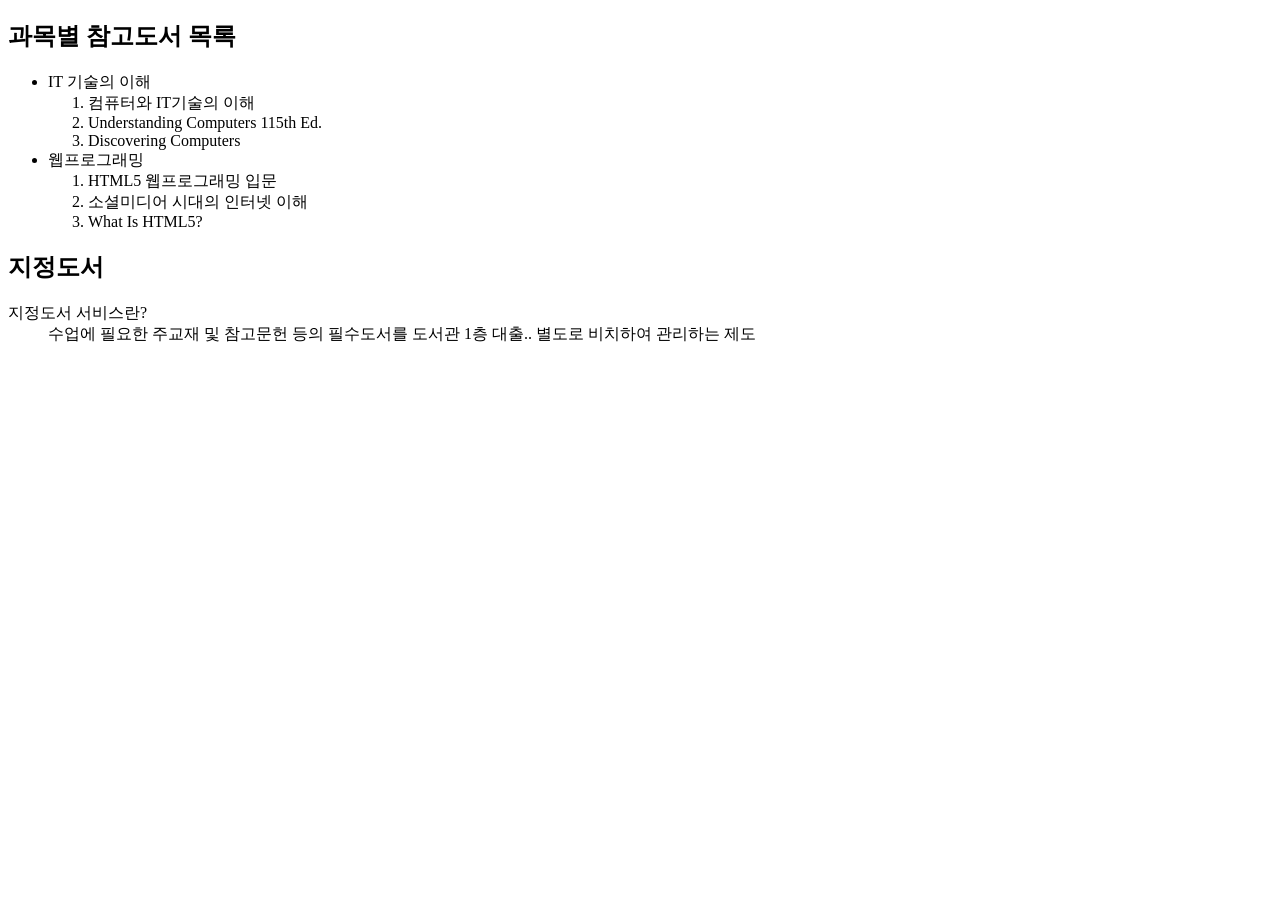
